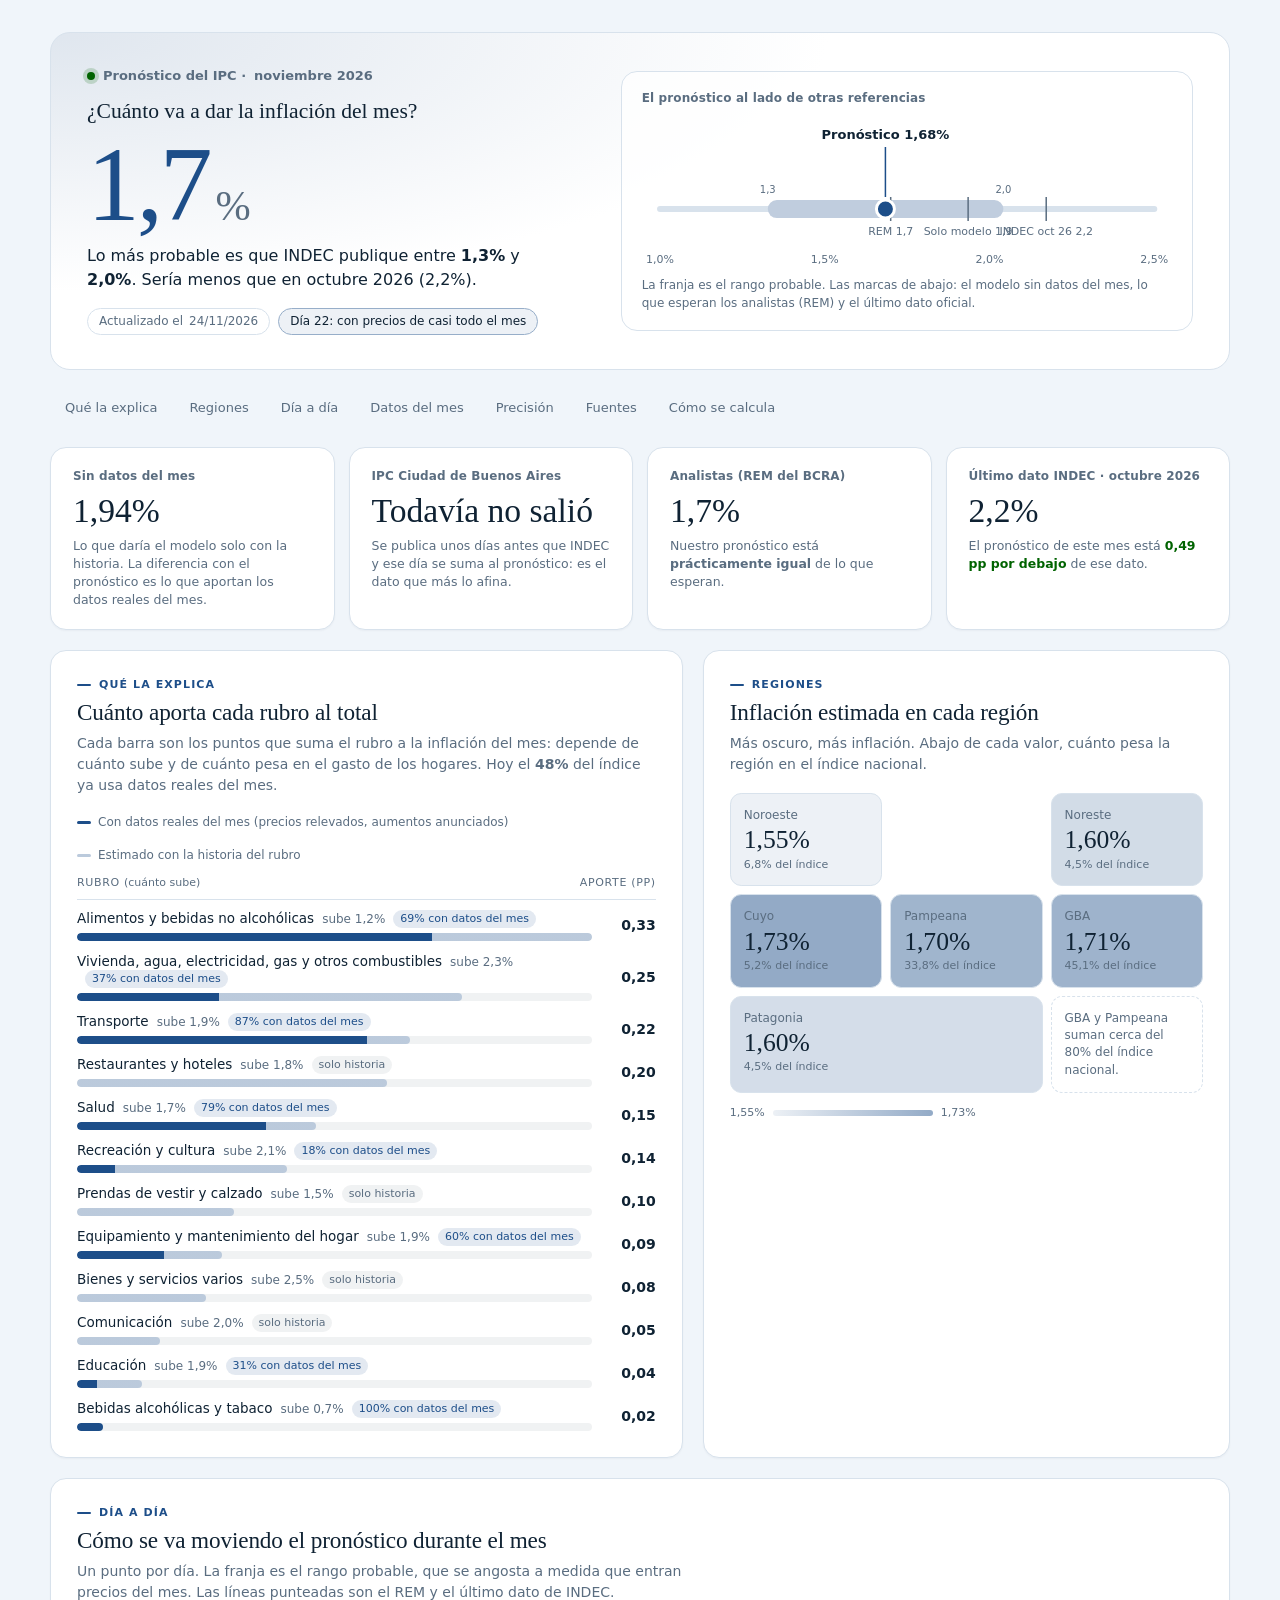
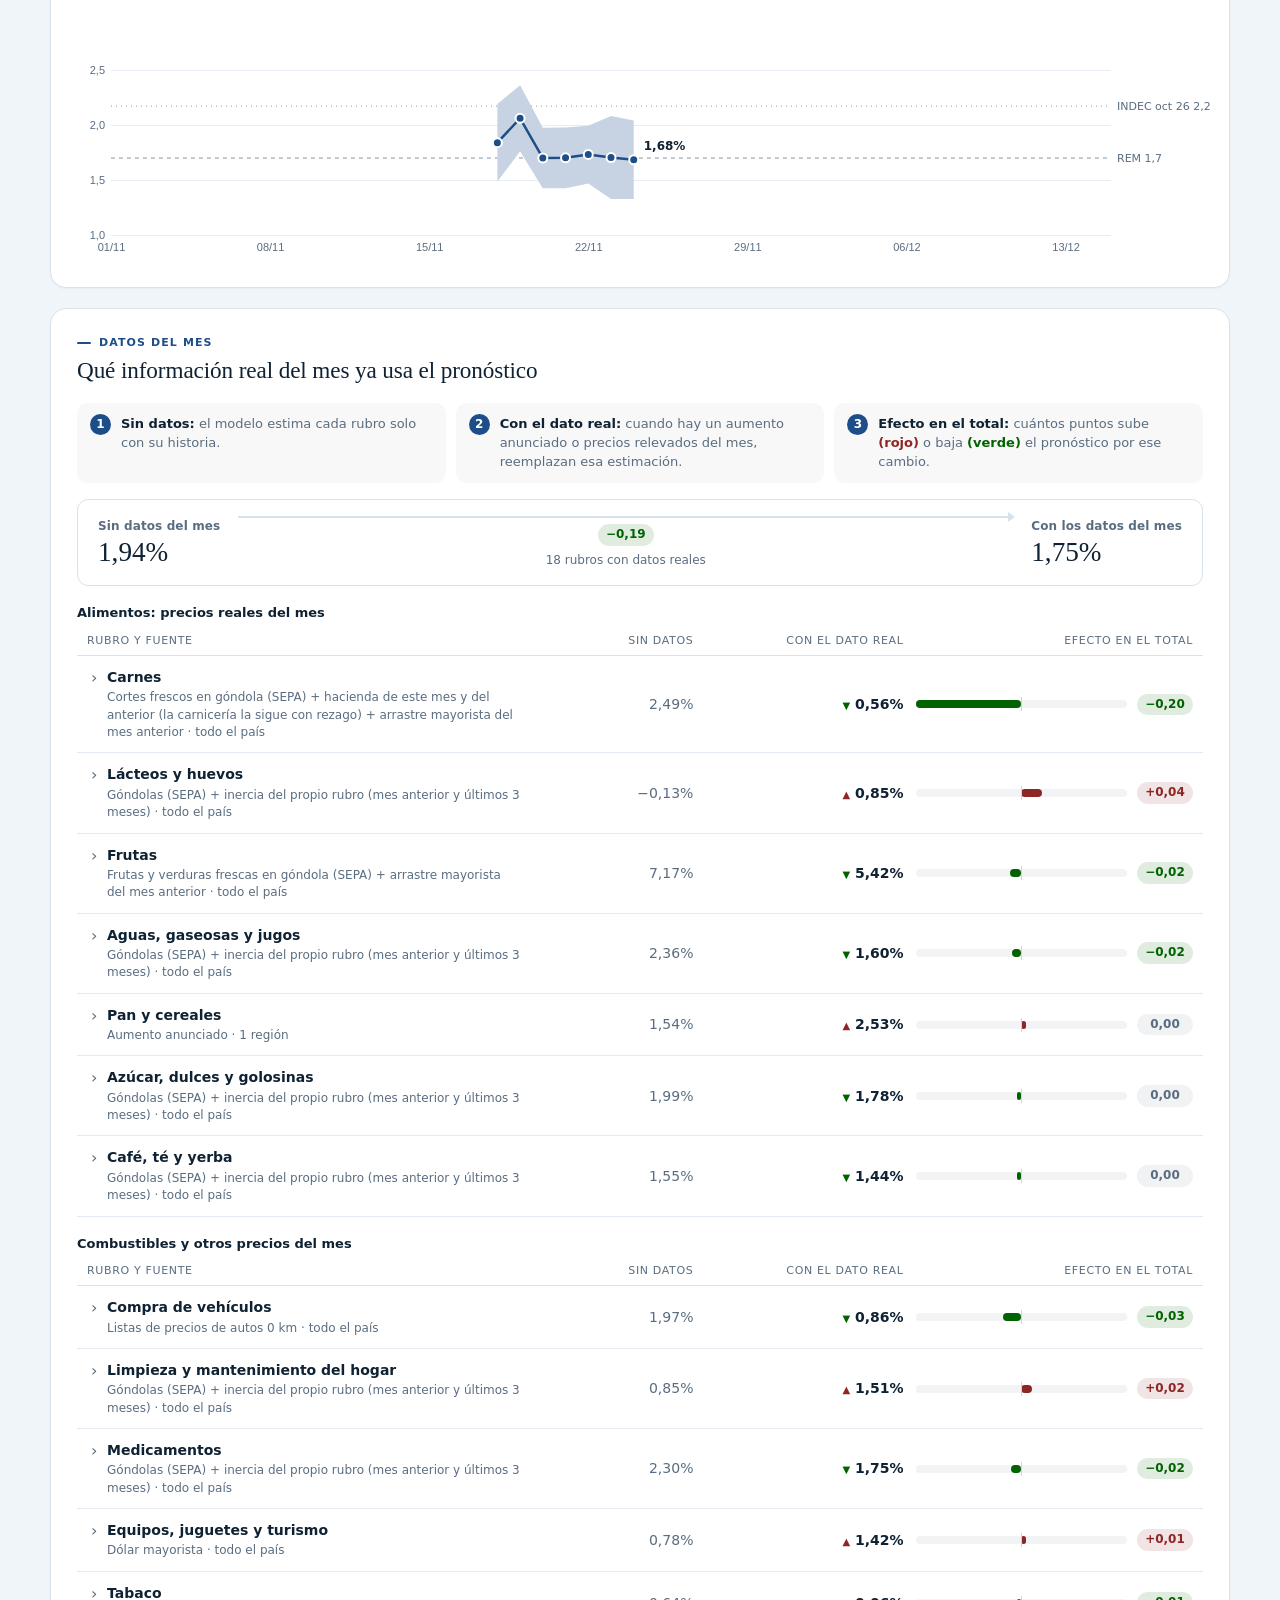
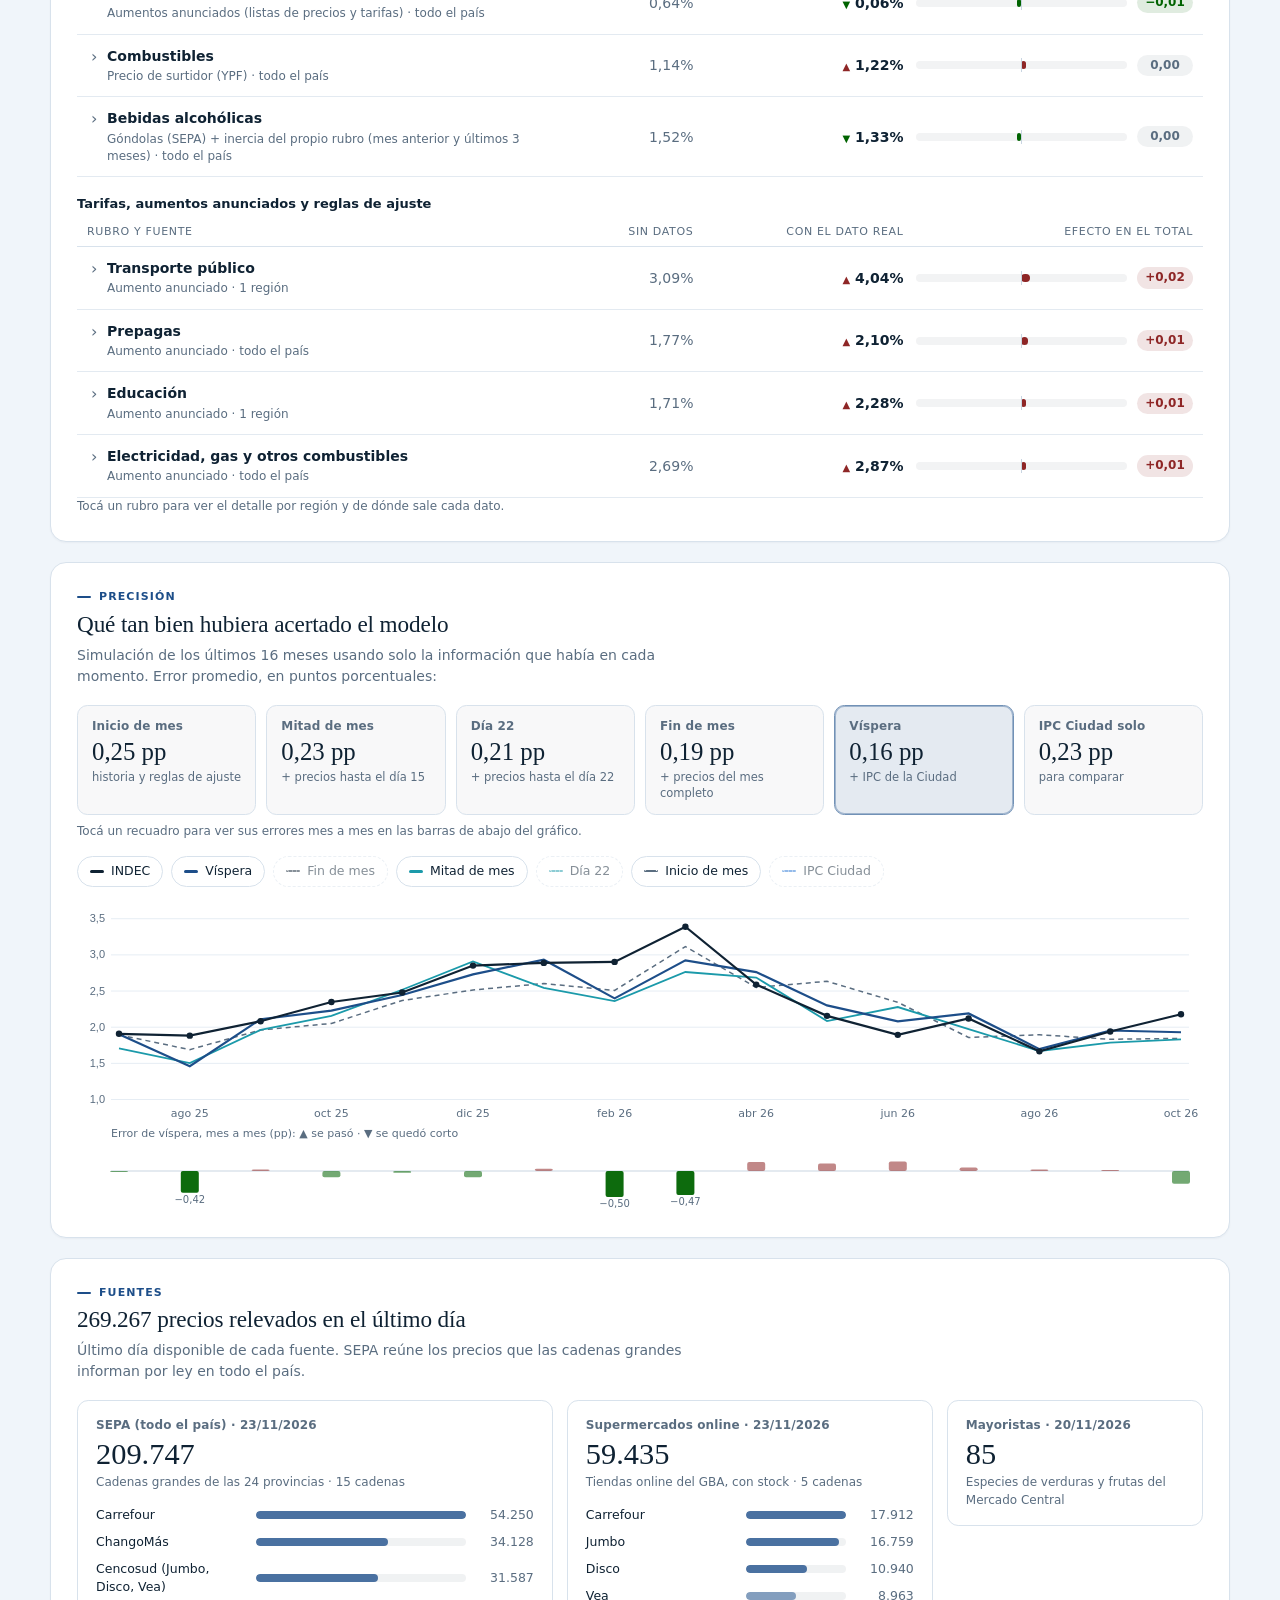
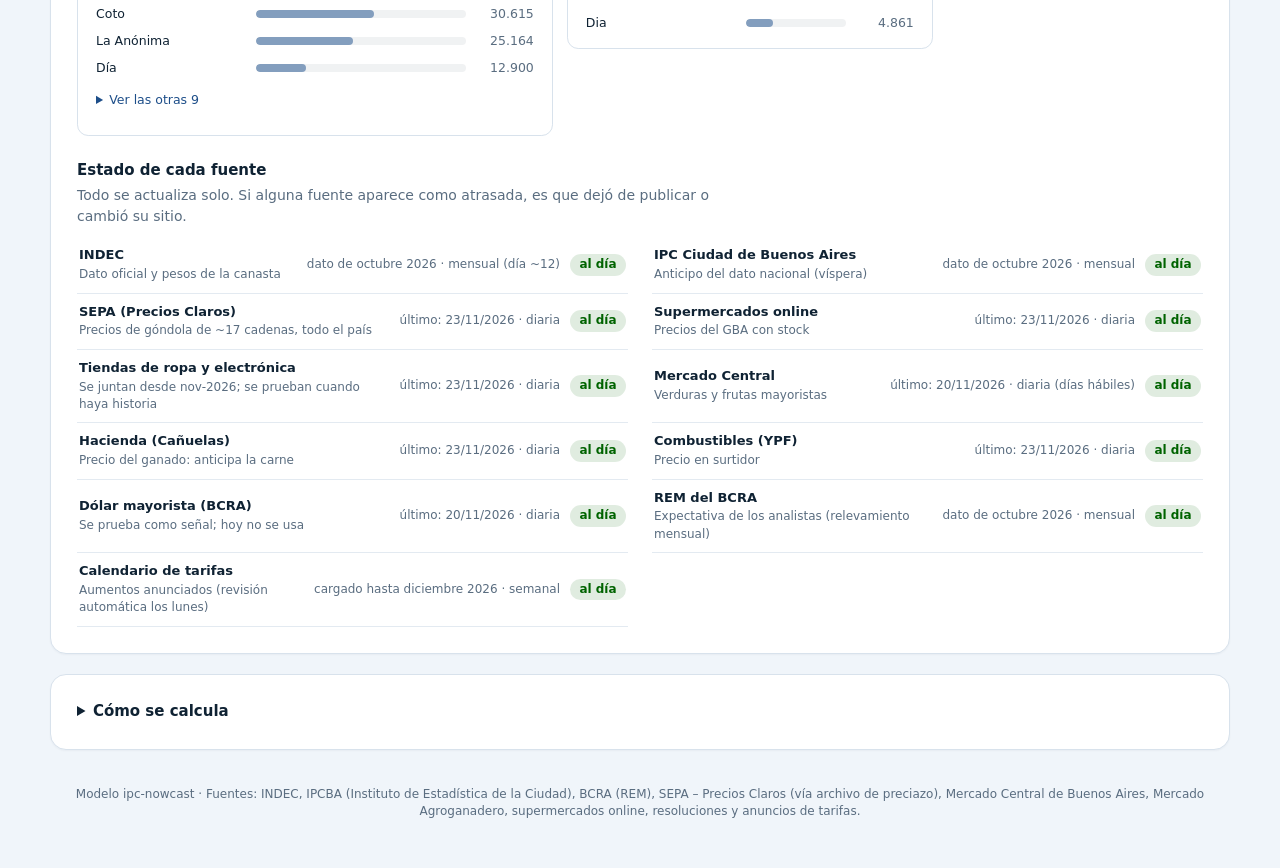
==== reports/tablero_ipc.html @ d9019e85 "Regenera calibración y backtests; README: prueba de tarifas del IIEP (descartada) Co-Authored-By: Cl" ====
<!DOCTYPE html>
<html lang="es-AR">
<head>
<meta charset="utf-8">
<meta name="viewport" content="width=device-width, initial-scale=1">
<title>Pronóstico IPC INDEC · 24/11/2026</title>
<style>
/* Variables de diseño para la versión descargable (paleta "Ocean"; modo oscuro automático). */
:root {
  --font-anthropic-sans: system-ui, -apple-system, "Segoe UI", Roboto, "Helvetica Neue", Arial, sans-serif;
  --font-anthropic-serif: Georgia, "Iowan Old Style", "Times New Roman", serif;
  --cds-font-size-caption: 13px; --cds-font-size-body: 15px; --cds-font-size-heading: 18px; --cds-font-size-title: 28px;
  --cds-font-weight-medium: 600;
  --cds-radius: 8px;
  --cds-dur-slow: 400ms; --cds-ease-out: cubic-bezier(.2, .8, .2, 1);
  --color-bg: #f0f5fa; --color-panel: #ffffff; --color-fg: #0f2233; --color-fg-muted: #5a6d80; --color-border-line: #d8e2ec;
  --color-ok: #006300; --color-warn: #734500; --color-bad: #8e2626;
  --cds-text-secondary: #5a6d80; --cds-chart-grid: #e6edf4; --cds-chart-axis: #c9d5e1; --cds-chart-reference: #7a8b99;
  --cds-surface-popover: #ffffff; --cds-border: #d8e2ec; --cds-shadow-popover: 0 6px 24px rgba(15, 34, 51, .12);
  --c0: #1d4e89; --c1: #2a78d6; --c2: #1b9aaa; --c3: #62b6e6;
}
@media (prefers-color-scheme: dark) {
  :root {
    --color-bg: #0b1219; --color-panel: #15202b; --color-fg: #f0efec; --color-fg-muted: #9aa3ab; --color-border-line: #26323e;
    --color-ok: #0ca30c; --color-warn: #db9300; --color-bad: #ec7e7e;
    --cds-text-secondary: #9aa3ab; --cds-chart-grid: #1f2a35; --cds-chart-axis: #2c3946; --cds-chart-reference: #93a3b1;
    --cds-surface-popover: #1b2733; --cds-border: #2c3946; --cds-shadow-popover: 0 6px 24px rgba(0, 0, 0, .5);
    --c0: #608fcc; --c1: #2f7fe8; --c2: #49b2c2; --c3: #81cffe;
  }
}
html, body { margin: 0; background: var(--color-bg); }
#dash-root { padding: 32px 20px 24px; }
@media (max-width: 600px) { #dash-root { padding: 16px 10px; } }

  .ipx { --gap: 20px; --pad: 26px; --radius-card: calc(var(--cds-radius) * 2); font-family: var(--font-anthropic-sans); color: var(--color-fg); display: flex; flex-direction: column; gap: var(--gap); max-width: 1180px; margin: 0 auto; line-height: 1.45; }
  .ipx * { box-sizing: border-box; }
  .ipx-eyebrow { display: inline-flex; align-items: center; gap: 8px; text-transform: uppercase; letter-spacing: .1em; font-size: 11px; font-weight: var(--cds-font-weight-medium); color: var(--c0, var(--color-fg-muted)); margin: 0; }
  .ipx-eyebrow::before { content: ""; width: 14px; height: 2px; border-radius: 2px; background: currentColor; }
  .ipx-label { font-size: 12px; font-weight: var(--cds-font-weight-medium); color: var(--color-fg-muted); margin: 0; letter-spacing: .01em; }
  .ipx-muted { color: var(--color-fg-muted); font-size: 14px; margin: 0; line-height: 1.5; max-width: 72ch; }
  .ipx-hint { color: var(--color-fg-muted); font-size: 12px; margin: 0; line-height: 1.45; }
  .ipx-num, .num { font-variant-numeric: tabular-nums; }
  .ipx-card { background: var(--color-panel); border: 1px solid var(--color-border-line); border-radius: var(--radius-card); padding: var(--pad); box-shadow: 0 1px 2px color-mix(in srgb, var(--color-fg) 4%, transparent); scroll-margin-top: 16px; }
  .ipx-sec-head { display: flex; flex-direction: column; gap: 6px; margin-bottom: 18px; }
  .ipx-sec-title { font-family: var(--font-anthropic-serif); font-weight: 400; font-size: 1.45rem; margin: 0; line-height: 1.2; letter-spacing: -.005em; }
  @media (max-width: 640px) { .ipx { --pad: 18px; --gap: 14px; } .ipx-sec-title { font-size: 1.25rem; } }

  /* encabezado */
  .ipx-hero { position: relative; overflow: hidden; display: grid; grid-template-columns: minmax(280px, 1fr) minmax(320px, 1.15fr); gap: 36px; align-items: center;
    padding: 34px 36px; border-radius: calc(var(--radius-card) * 1.25); border: 1px solid var(--color-border-line);
    background: radial-gradient(120% 140% at 0% 0%, color-mix(in srgb, var(--c0, #1d4e89) 14%, var(--color-panel)) 0%, var(--color-panel) 55%); }
  @media (max-width: 820px) { .ipx-hero { grid-template-columns: 1fr; padding: 24px; gap: 22px; } }
  .ipx-hero-left { display: flex; flex-direction: column; gap: 12px; }
  .ipx-kicker { display: inline-flex; align-items: center; gap: 8px; margin: 0; font-size: 13px; font-weight: var(--cds-font-weight-medium); color: var(--color-fg-muted); }
  .ipx-live { width: 8px; height: 8px; border-radius: 50%; background: var(--color-ok); box-shadow: 0 0 0 4px color-mix(in srgb, var(--color-ok) 18%, transparent); }
  .ipx-hero-title { font-family: var(--font-anthropic-serif); font-weight: 400; font-size: 1.35rem; margin: 0; line-height: 1.25; }
  .ipx-hero-num { font-family: var(--font-anthropic-serif); font-weight: 400; font-size: clamp(4.2rem, 11vw, 6.6rem); line-height: .9; letter-spacing: -.03em; font-variant-numeric: tabular-nums; color: var(--c0, var(--color-fg)); }
  .ipx-hero-unit { font-size: .4em; letter-spacing: 0; color: var(--color-fg-muted); margin-left: 6px; }
  .ipx-hero-sub { font-size: 16px; margin: 0; line-height: 1.5; max-width: 46ch; }
  .ipx-hero-sub b { font-variant-numeric: tabular-nums; }
  .ipx-pills { display: flex; flex-wrap: wrap; gap: 8px; margin-top: 4px; }
  .ipx-pill { display: inline-flex; align-items: center; gap: 6px; padding: 4px 11px; border-radius: 999px; font-size: 12px; border: 1px solid var(--color-border-line); color: var(--color-fg-muted); background: var(--color-panel); }
  .ipx-pill-accent { color: var(--color-fg); border-color: color-mix(in srgb, var(--c0, #1d4e89) 35%, var(--color-border-line)); background: color-mix(in srgb, var(--c0, #1d4e89) 8%, var(--color-panel)); }
  .ipx-hero-right { display: flex; flex-direction: column; gap: 10px; padding: 18px 20px; border-radius: var(--radius-card); background: color-mix(in srgb, var(--color-panel) 75%, transparent); border: 1px solid var(--color-border-line); }
  .ipx-strip { position: relative; min-height: 150px; }
  .ipx-strip svg, .ipx-chart svg { display: block; overflow: visible; }

  /* navegación */
  .ipx-nav { display: flex; flex-wrap: wrap; gap: 6px; padding: 2px 2px; }
  .ipx-nav a { font-size: 13px; color: var(--color-fg-muted); text-decoration: none; padding: 6px 12px; border-radius: 999px; border: 1px solid transparent; transition: background .15s, color .15s, border-color .15s; }
  .ipx-nav a:hover { color: var(--color-fg); background: var(--color-panel); border-color: var(--color-border-line); }
  .ipx-nav a:focus-visible { outline: 2px solid var(--c0, currentColor); outline-offset: 2px; }

  /* tarjetas */
  .ipx-kpis { display: grid; grid-template-columns: repeat(4, 1fr); gap: 14px; }
  @media (max-width: 960px) { .ipx-kpis { grid-template-columns: repeat(2, 1fr); } }
  @media (max-width: 520px) { .ipx-kpis { grid-template-columns: 1fr; } }
  .ipx-kpi { display: flex; flex-direction: column; gap: 8px; padding: 20px 22px; }
  .ipx-kpi-val { font-family: var(--font-anthropic-serif); font-weight: 400; font-size: 2.1rem; line-height: 1.05; font-variant-numeric: tabular-nums; }
  .ipx-kpi-foot { font-size: 12.5px; color: var(--color-fg-muted); line-height: 1.45; }
  .ipx-delta { font-variant-numeric: tabular-nums; font-weight: var(--cds-font-weight-medium); }

  /* grillas */
  .ipx-two { display: grid; grid-template-columns: 1.2fr 1fr; gap: var(--gap); }
  @media (max-width: 960px) { .ipx-two { grid-template-columns: 1fr; } }

  /* barras por división */
  .ipx-bars-head { display: flex; justify-content: space-between; font-size: 11px; text-transform: uppercase; letter-spacing: .06em; color: var(--color-fg-muted); padding-bottom: 8px; margin-bottom: 10px; border-bottom: 1px solid var(--color-border-line); }
  .ipx-bars-head i { font-style: normal; text-transform: none; letter-spacing: 0; }
  .ipx-bars { display: flex; flex-direction: column; gap: 12px; min-height: 300px; }
  .ipx-bar-row { display: grid; grid-template-columns: 1fr 52px; gap: 5px 12px; align-items: end; }
  .ipx-bar-name { font-size: 13.5px; line-height: 1.3; }
  .ipx-bar-var { color: var(--color-fg-muted); font-size: 12px; margin-left: 8px; white-space: nowrap; }
  .ipx-bar-val { grid-row: span 2; align-self: center; text-align: right; font-size: 14px; font-variant-numeric: tabular-nums; font-weight: var(--cds-font-weight-medium); }
  .ipx-bar-track { height: 8px; border-radius: 99px; background: color-mix(in srgb, var(--color-fg) 6%, transparent); overflow: hidden; }
  .ipx-bar { height: 100%; border-radius: 99px; }
  .ipx-cov { display: inline-block; margin-left: 8px; padding: 0 7px; border-radius: 99px; font-size: 11px; line-height: 18px; white-space: nowrap; vertical-align: 1px; }
  .ipx-cov.si { color: var(--c0, var(--color-fg)); background: color-mix(in srgb, var(--c0, #1d4e89) 12%, transparent); }
  .ipx-cov.no { color: var(--color-fg-muted); background: color-mix(in srgb, var(--color-fg) 6%, transparent); }
  .ipx-sw-wide { width: 18px; height: 8px; border-radius: 4px; }

  /* mapa de regiones */
  .ipx-map { display: grid; grid-template-columns: repeat(3, 1fr); gap: 8px; min-height: 300px; }
  .ipx-tile { border-radius: calc(var(--cds-radius) * 1.4); padding: 13px 13px 11px; display: flex; flex-direction: column; gap: 2px; border: 1px solid var(--color-border-line); min-height: 82px; }
  .ipx-tile-name { font-size: 12px; color: var(--color-fg-muted); }
  .ipx-tile-val { font-family: var(--font-anthropic-serif); font-size: 1.6rem; line-height: 1.1; font-variant-numeric: tabular-nums; }
  .ipx-tile-w { font-size: 11px; color: var(--color-fg-muted); font-variant-numeric: tabular-nums; }
  .ipx-legend-scale { display: flex; align-items: center; gap: 8px; font-size: 11px; color: var(--color-fg-muted); margin-top: 12px; }
  .ipx-legend-grad { flex: 1; max-width: 160px; height: 6px; border-radius: 9px; }

  /* gráficos */
  .ipx-chart { position: relative; min-height: 240px; }
  .ipx-chart .tick text { fill: var(--cds-text-secondary); font-size: 11px; }
  .ipx-chart .domain { display: none; }
  .ipx-chart .tick line { stroke: var(--cds-chart-grid); }
  .ipx-tip { position: absolute; pointer-events: none; z-index: 2; background: var(--cds-surface-popover); border: 1px solid var(--cds-border); box-shadow: var(--cds-shadow-popover); border-radius: var(--cds-radius); padding: 9px 11px; font-size: 12px; line-height: 1.55; font-variant-numeric: tabular-nums; min-width: 160px; }
  .ipx-tip b { font-weight: var(--cds-font-weight-medium); }
  .ipx-legend { display: flex; gap: 16px; flex-wrap: wrap; font-size: 12px; color: var(--color-fg-muted); margin: 2px 0 10px; }
  .ipx-sw { display: inline-block; width: 14px; height: 3px; border-radius: 2px; vertical-align: middle; margin-right: 7px; }
  .ipx-sw-dash { background: none !important; border-top: 2px dashed; height: 0; }
  .ipx-legend-toggles { gap: 8px; margin-bottom: 12px; }
  .ipx-toggle { display: inline-flex; align-items: center; font: inherit; font-size: 12.5px; color: var(--color-fg); background: var(--color-panel); border: 1px solid var(--color-border-line); border-radius: 999px; padding: 5px 12px; cursor: pointer; transition: opacity .15s, background .15s, border-color .15s; }
  .ipx-toggle:hover { background: color-mix(in srgb, var(--color-fg) 5%, var(--color-panel)); }
  .ipx-toggle:focus-visible { outline: 2px solid var(--c0, currentColor); outline-offset: 2px; }
  .ipx-toggle.off { opacity: .5; background: transparent; border-style: dashed; }
  .ipx-toggle.off .ipx-sw { background: transparent !important; border-top: 2px dotted currentColor; height: 0; }
  .ipx-bt-canvas { position: relative; }

  /* precisión */
  .ipx-stats { display: grid; grid-template-columns: repeat(6, minmax(0, 1fr)); gap: 10px; margin-bottom: 8px; }
  @media (max-width: 860px) { .ipx-stats { grid-template-columns: repeat(3, 1fr); } }
  @media (max-width: 520px) { .ipx-stats { grid-template-columns: repeat(2, 1fr); } }
  .ipx-stat { display: flex; flex-direction: column; align-items: flex-start; gap: 3px; padding: 12px 14px; text-align: left; font: inherit; color: inherit; cursor: pointer; border-radius: calc(var(--cds-radius) * 1.3); background: color-mix(in srgb, var(--color-fg) 3%, var(--color-panel)); border: 1px solid var(--color-border-line); transition: background .15s, border-color .15s; }
  .ipx-stat:hover { border-color: color-mix(in srgb, var(--c0, #1d4e89) 35%, var(--color-border-line)); }
  .ipx-stat:focus-visible { outline: 2px solid var(--c0, currentColor); outline-offset: 2px; }
  .ipx-stat.sel { background: color-mix(in srgb, var(--c0, #1d4e89) 12%, var(--color-panel)); border-color: color-mix(in srgb, var(--c0, #1d4e89) 55%, var(--color-border-line)); box-shadow: inset 0 0 0 1px color-mix(in srgb, var(--c0, #1d4e89) 35%, transparent); }
  .ipx-stats-hint { margin-bottom: 16px; }
  .ipx-stat-val { font-family: var(--font-anthropic-serif); font-size: 1.55rem; line-height: 1.1; font-variant-numeric: tabular-nums; }
  .ipx-stat-foot { font-size: 11.5px; color: var(--color-fg-muted); }

  /* datos del mes */
  .ipx-steps { list-style: none; counter-reset: paso; display: grid; grid-template-columns: repeat(3, 1fr); gap: 10px; margin: 0 0 16px; padding: 0; }
  @media (max-width: 820px) { .ipx-steps { grid-template-columns: 1fr; } }
  .ipx-steps li { counter-increment: paso; position: relative; padding: 12px 14px 12px 44px; border-radius: calc(var(--cds-radius) * 1.3); background: color-mix(in srgb, var(--color-fg) 3%, var(--color-panel)); font-size: 13px; line-height: 1.45; color: var(--color-fg-muted); }
  .ipx-steps li b { color: var(--color-fg); font-weight: var(--cds-font-weight-medium); }
  .ipx-steps li::before { content: counter(paso); position: absolute; left: 13px; top: 11px; width: 21px; height: 21px; border-radius: 50%; display: grid; place-items: center; font-size: 12px; font-weight: var(--cds-font-weight-medium); color: var(--color-panel); background: var(--c0, var(--color-fg)); }
  .ipx-up-txt { color: var(--color-bad); font-weight: var(--cds-font-weight-medium); }
  .ipx-down-txt { color: var(--color-ok); font-weight: var(--cds-font-weight-medium); }
  .ipx-info-sum { display: grid; grid-template-columns: auto 1fr auto; align-items: center; gap: 18px; padding: 16px 20px; border-radius: calc(var(--cds-radius) * 1.4); border: 1px solid var(--color-border-line); margin-bottom: 18px; }
  .ipx-info-sum:empty { display: none; }
  .ipx-sum-item { display: flex; flex-direction: column; gap: 2px; }
  .ipx-sum-val { font-family: var(--font-anthropic-serif); font-size: 1.7rem; line-height: 1.1; font-variant-numeric: tabular-nums; }
  .ipx-sum-arrow { display: grid; justify-items: center; gap: 6px; position: relative; }
  .ipx-sum-arrow-line { width: 100%; height: 2px; background: var(--color-border-line); position: relative; }
  .ipx-sum-arrow-line::after { content: ""; position: absolute; right: -2px; top: -4px; border: 5px solid transparent; border-left: 7px solid var(--color-border-line); border-right: 0; }
  @media (max-width: 560px) { .ipx-info-sum { grid-template-columns: 1fr; text-align: left; } .ipx-sum-arrow-line { display: none; } .ipx-sum-arrow { justify-items: start; } }
  .ipx-info-grupo { margin: 18px 0 6px; font-size: 13px; font-weight: var(--cds-font-weight-medium); }
  .ipx-info-grupo:first-child { margin-top: 0; }
  .ipx-info-row { display: grid; grid-template-columns: minmax(0, 2.2fr) 0.8fr 1fr minmax(150px, 1.4fr); gap: 12px; align-items: center; padding: 11px 10px; }
  .ipx-info-cab { font-size: 11px; text-transform: uppercase; letter-spacing: .06em; color: var(--color-fg-muted); padding-top: 4px; padding-bottom: 6px; border-bottom: 1px solid var(--color-border-line); }
  .ipx-info-row .num { text-align: right; }
  .ipx-info-item { border-bottom: 1px solid color-mix(in srgb, var(--color-border-line) 70%, transparent); }
  .ipx-info-item > summary { list-style: none; cursor: pointer; border-radius: var(--cds-radius); transition: background .12s; }
  .ipx-info-item > summary::-webkit-details-marker { display: none; }
  .ipx-info-item > summary:hover { background: color-mix(in srgb, var(--color-fg) 4%, transparent); }
  .ipx-info-item > summary:focus-visible { outline: 2px solid var(--c0, currentColor); outline-offset: -2px; }
  .ipx-info-nom { display: flex; flex-direction: column; gap: 2px; padding-left: 20px; position: relative; }
  .ipx-info-nom::before { content: "›"; position: absolute; left: 4px; top: -1px; font-size: 16px; color: var(--color-fg-muted); transition: transform .15s; }
  .ipx-info-item[open] .ipx-info-nom::before { transform: rotate(90deg); }
  .ipx-info-nom b { font-weight: var(--cds-font-weight-medium); font-size: 14px; }
  .ipx-info-nom small { font-size: 12px; color: var(--color-fg-muted); }
  .ipx-info-sin { color: var(--color-fg-muted); font-size: 14px; }
  .ipx-info-con { font-size: 14px; font-weight: var(--cds-font-weight-medium); }
  .ipx-arrow { font-size: 10px; }
  .ipx-arrow.up { color: var(--color-bad); } .ipx-arrow.down { color: var(--color-ok); }
  .ipx-info-ef { display: grid; grid-template-columns: 1fr auto; gap: 10px; align-items: center; }
  .ipx-div-track { position: relative; height: 8px; border-radius: 99px; background: color-mix(in srgb, var(--color-fg) 5%, transparent); }
  .ipx-div-track::after { content: ""; position: absolute; left: 50%; top: -3px; bottom: -3px; width: 1px; background: var(--cds-chart-axis); }
  .ipx-div-bar { position: absolute; top: 0; bottom: 0; border-radius: 99px; }
  .ipx-div-bar.up { background: var(--color-bad); } .ipx-div-bar.down { background: var(--color-ok); }
  .ipx-info-det { margin: 0 0 10px 30px; padding: 4px 0; border-left: 2px solid var(--color-border-line); }
  .ipx-info-det-row { display: grid; grid-template-columns: minmax(0, 2.2fr) 0.8fr 1fr minmax(150px, 1.4fr); gap: 12px; padding: 7px 10px 7px 14px; font-size: 13px; align-items: start; }
  .ipx-info-det-row .num { text-align: right; }
  .ipx-info-det-txt { display: flex; flex-direction: column; gap: 1px; }
  .ipx-info-det-txt b { font-weight: var(--cds-font-weight-medium); }
  .ipx-info-det-txt small { color: var(--color-fg-muted); font-size: 12px; }
  .ipx-info-det-ef { color: var(--color-fg-muted); }
  @media (max-width: 680px) {
    .ipx-info-row, .ipx-info-det-row { grid-template-columns: minmax(0, 1fr) auto auto; }
    .ipx-info-row > :nth-child(4) { grid-column: 1 / -1; }
    .ipx-info-det-row > :nth-child(4) { display: none; }
  }
  .ipx-chip { display: inline-block; min-width: 56px; text-align: center; padding: 2px 8px; border-radius: 999px; font-size: 12px; font-weight: var(--cds-font-weight-medium); font-variant-numeric: tabular-nums; }
  .ipx-chip.up { color: var(--color-bad); background: color-mix(in srgb, var(--color-bad) 12%, transparent); }
  .ipx-chip.down { color: var(--color-ok); background: color-mix(in srgb, var(--color-ok) 12%, transparent); }
  .ipx-chip.flat { color: var(--color-fg-muted); background: color-mix(in srgb, var(--color-fg) 6%, transparent); }

  /* fuentes */
  .ipx-sources { display: grid; grid-template-columns: 1.3fr 1fr 0.7fr; gap: 14px; align-items: start; }
  @media (max-width: 960px) { .ipx-sources { grid-template-columns: 1fr; } }
  .ipx-source { border: 1px solid var(--color-border-line); border-radius: calc(var(--cds-radius) * 1.4); padding: 16px 18px; display: flex; flex-direction: column; gap: 14px; }
  .ipx-source-head { display: flex; flex-direction: column; gap: 3px; }
  .ipx-source-num { font-family: var(--font-anthropic-serif); font-size: 1.9rem; line-height: 1.1; font-variant-numeric: tabular-nums; }
  .ipx-chains { display: flex; flex-direction: column; gap: 9px; }
  .ipx-chain { display: grid; grid-template-columns: minmax(90px, 150px) 1fr 58px; gap: 10px; align-items: center; font-size: 12.5px; }
  .ipx-chain .ipx-num { text-align: right; color: var(--color-fg-muted); }
  .ipx-chain .ipx-bar-track { height: 8px; }
  .ipx-chains-more { display: flex; flex-direction: column; gap: 9px; }
  .ipx-chains-more > summary { cursor: pointer; font-size: 12.5px; color: var(--c0, var(--color-fg)); margin-bottom: 9px; }
  .ipx-chains-more[open] { display: grid; gap: 9px; }

  .ipx-sub-title { font-size: 15px; font-weight: var(--cds-font-weight-medium); margin: 24px 0 4px; }
  .ipx-fuentes { display: grid; grid-template-columns: repeat(2, minmax(0, 1fr)); gap: 0 24px; margin-top: 10px; }
  @media (max-width: 760px) { .ipx-fuentes { grid-template-columns: 1fr; } }
  .ipx-fuente { display: grid; grid-template-columns: minmax(0, 1fr) auto auto; gap: 10px; align-items: center; padding: 9px 2px; border-bottom: 1px solid color-mix(in srgb, var(--color-border-line) 70%, transparent); font-size: 13px; }
  .ipx-fuente-nom { display: flex; flex-direction: column; gap: 1px; }
  .ipx-fuente-nom b { font-weight: var(--cds-font-weight-medium); }
  .ipx-fuente-nom small, .ipx-fuente-fecha { color: var(--color-fg-muted); font-size: 12px; }
  .ipx-fuente-fecha { white-space: nowrap; }
  .ipx-method summary { cursor: pointer; font-weight: var(--cds-font-weight-medium); font-size: 15px; }
  .ipx-method ul { margin: 14px 0 0; padding-left: 18px; display: flex; flex-direction: column; gap: 9px; font-size: 14px; line-height: 1.55; }
  .ipx-foot { font-size: 12px; color: var(--color-fg-muted); text-align: center; padding: 4px 0 12px; }
  @media (prefers-reduced-motion: no-preference) { .ipx-bar, .ipx-div-bar { transition: width var(--cds-dur-slow) var(--cds-ease-out); } }

</style>
</head>
<body>
<div id="dash-root">
<div class="ipx">
  <section class="ipx-hero" id="encabezado">
    <div class="ipx-hero-left">
      <p class="ipx-kicker"><span class="ipx-live"></span>Pronóstico del IPC · <span data-draw="mes-nombre">—</span></p>
      <h1 class="ipx-hero-title">¿Cuánto va a dar la inflación del mes?</h1>
      <div class="ipx-hero-num"><span data-draw="est" data-source="actual" data-field="estimacion" data-row="0">—</span><span class="ipx-hero-unit">%</span></div>
      <p class="ipx-hero-sub" id="resumen">Lo más probable es que INDEC publique entre <b data-draw="bajo" data-source="actual" data-field="rango_bajo" data-row="0">—</b> y <b data-draw="alto" data-source="actual" data-field="rango_alto" data-row="0">—</b>. <span data-draw="frase-indec">—</span></p>
      <div class="ipx-pills">
        <span class="ipx-pill">Actualizado el <span data-draw="fecha-calc" data-source="actual" data-field="fecha_calculo" data-row="0">—</span></span>
        <span class="ipx-pill ipx-pill-accent" data-draw="momento" data-source="actual" data-field="momento" data-row="0">—</span>
      </div>
    </div>
    <div class="ipx-hero-right">
      <p class="ipx-label">El pronóstico al lado de otras referencias</p>
      <div class="ipx-strip" id="tira-referencias" data-draw="strip" data-source="actual ultimo_indec"></div>
      <p class="ipx-hint">La franja es el rango probable. Las marcas de abajo: el modelo sin datos del mes, lo que esperan los analistas (REM) y el último dato oficial.</p>
    </div>
  </section>

  <nav class="ipx-nav" aria-label="Secciones del tablero">
    <a href="#composicion">Qué la explica</a><a href="#regiones">Regiones</a><a href="#evolucion">Día a día</a>
    <a href="#informacion">Datos del mes</a><a href="#backtest">Precisión</a><a href="#recoleccion">Fuentes</a><a href="#metodo">Cómo se calcula</a>
  </nav>

  <section class="ipx-kpis" id="tarjetas">
    <div class="ipx-card ipx-kpi" id="tarjeta-modelo">
      <p class="ipx-label">Sin datos del mes</p>
      <span class="ipx-kpi-val" data-draw="card-modelo" data-source="actual" data-field="solo_modelo" data-row="0">—</span>
      <span class="ipx-kpi-foot">Lo que daría el modelo solo con la historia. La diferencia con el pronóstico es lo que aportan los datos reales del mes.</span>
    </div>
    <div class="ipx-card ipx-kpi" id="tarjeta-caba">
      <p class="ipx-label">IPC Ciudad de Buenos Aires</p>
      <span class="ipx-kpi-val" data-draw="card-caba" data-source="actual" data-field="ipc_caba" data-row="0">—</span>
      <span class="ipx-kpi-foot" data-draw="card-caba-nota"></span>
    </div>
    <div class="ipx-card ipx-kpi" id="tarjeta-rem">
      <p class="ipx-label">Analistas (REM del BCRA)</p>
      <span class="ipx-kpi-val" data-draw="card-rem" data-source="actual" data-field="rem" data-row="0">—</span>
      <span class="ipx-kpi-foot">Nuestro pronóstico está <span class="ipx-delta" data-draw="delta-rem" data-source="comparacion" data-field="vs_rem" data-row="0">—</span> de lo que esperan.</span>
    </div>
    <div class="ipx-card ipx-kpi" id="tarjeta-indec">
      <p class="ipx-label">Último dato INDEC · <span data-draw="indec-mes" data-source="ultimo_indec" data-field="mes" data-row="0">—</span></p>
      <span class="ipx-kpi-val" data-draw="indec-val" data-source="ultimo_indec" data-field="indec" data-row="0">—</span>
      <span class="ipx-kpi-foot">El pronóstico de este mes está <span class="ipx-delta" data-draw="delta-indec" data-source="comparacion" data-field="vs_indec" data-row="0">—</span> de ese dato.</span>
    </div>
  </section>

  <section class="ipx-two">
    <div class="ipx-card" id="composicion">
      <header class="ipx-sec-head">
        <p class="ipx-eyebrow">Qué la explica</p>
        <h2 class="ipx-sec-title">Cuánto aporta cada rubro al total</h2>
        <p class="ipx-muted">Cada barra son los puntos que suma el rubro a la inflación del mes: depende de cuánto sube y de cuánto pesa en el gasto de los hogares. Hoy el <b data-draw="cov-total" data-source="divisiones">—</b> del índice ya usa datos reales del mes.</p>
      </header>
      <div class="ipx-legend"><span><span class="ipx-sw ipx-sw-wide" data-draw="sw-datos"></span>Con datos reales del mes (precios relevados, aumentos anunciados)</span><span><span class="ipx-sw ipx-sw-wide" data-draw="sw-hist"></span>Estimado con la historia del rubro</span></div>
      <div class="ipx-bars-head"><span>Rubro <i>(cuánto sube)</i></span><span>Aporte (pp)</span></div>
      <div class="ipx-bars" data-draw="div" data-source="divisiones"></div>
    </div>
    <div class="ipx-card" id="regiones">
      <header class="ipx-sec-head">
        <p class="ipx-eyebrow">Regiones</p>
        <h2 class="ipx-sec-title">Inflación estimada en cada región</h2>
        <p class="ipx-muted">Más oscuro, más inflación. Abajo de cada valor, cuánto pesa la región en el índice nacional.</p>
      </header>
      <div class="ipx-map" data-draw="mapa" data-source="regiones"></div>
      <div class="ipx-legend-scale"><span data-draw="esc-min" data-source="regiones">—</span><span class="ipx-legend-grad" data-draw="esc-grad"></span><span data-draw="esc-max" data-source="regiones">—</span></div>
    </div>
  </section>

  <section class="ipx-card" id="evolucion">
    <header class="ipx-sec-head">
      <p class="ipx-eyebrow">Día a día</p>
      <h2 class="ipx-sec-title">Cómo se va moviendo el pronóstico durante el mes</h2>
      <p class="ipx-muted">Un punto por día. La franja es el rango probable, que se angosta a medida que entran precios del mes. Las líneas punteadas son el REM y el último dato de INDEC.</p>
    </header>
    <div class="ipx-chart" data-draw="evol" data-source="actual_mes actual ultimo_indec"></div>
  </section>

  <section class="ipx-card" id="informacion">
    <header class="ipx-sec-head">
      <p class="ipx-eyebrow">Datos del mes</p>
      <h2 class="ipx-sec-title">Qué información real del mes ya usa el pronóstico</h2>
    </header>
    <ol class="ipx-steps">
      <li><b>Sin datos:</b> el modelo estima cada rubro solo con su historia.</li>
      <li><b>Con el dato real:</b> cuando hay un aumento anunciado o precios relevados del mes, reemplazan esa estimación.</li>
      <li><b>Efecto en el total:</b> cuántos puntos sube <span class="ipx-up-txt">(rojo)</span> o baja <span class="ipx-down-txt">(verde)</span> el pronóstico por ese cambio.</li>
    </ol>
    <div class="ipx-info-sum" data-draw="info-resumen" data-source="info_total actual"></div>
    <div class="ipx-info" data-draw="info-rubros" data-source="info_rubros"></div>
    <p class="ipx-hint">Tocá un rubro para ver el detalle por región y de dónde sale cada dato.</p>
  </section>

  <section class="ipx-card" id="backtest">
    <header class="ipx-sec-head">
      <p class="ipx-eyebrow">Precisión</p>
      <h2 class="ipx-sec-title">Qué tan bien hubiera acertado el modelo</h2>
      <p class="ipx-muted">Simulación de los últimos 16 meses usando solo la información que había en cada momento. Error promedio, en puntos porcentuales:</p>
    </header>
    <div class="ipx-stats" role="group" aria-label="Error promedio de cada momento: tocá uno para ver sus errores mes a mes">
      <button type="button" class="ipx-stat" data-serie="inicio"><span class="ipx-label">Inicio de mes</span><span class="ipx-stat-val"><span data-draw="mae-ini" data-source="error_bt" data-field="error" data-where="momento=inicio">—</span></span><span class="ipx-stat-foot">historia y reglas de ajuste</span></button>
      <button type="button" class="ipx-stat" data-serie="mitad"><span class="ipx-label">Mitad de mes</span><span class="ipx-stat-val"><span data-draw="mae-mit" data-source="error_bt" data-field="error" data-where="momento=mitad">—</span></span><span class="ipx-stat-foot">+ precios hasta el día 15</span></button>
      <button type="button" class="ipx-stat" data-serie="dia22"><span class="ipx-label">Día 22</span><span class="ipx-stat-val"><span data-draw="mae-d22" data-source="error_bt" data-field="error" data-where="momento=dia22">—</span></span><span class="ipx-stat-foot">+ precios hasta el día 22</span></button>
      <button type="button" class="ipx-stat" data-serie="fin"><span class="ipx-label">Fin de mes</span><span class="ipx-stat-val"><span data-draw="mae-fin" data-source="error_bt" data-field="error" data-where="momento=fin">—</span></span><span class="ipx-stat-foot">+ precios del mes completo</span></button>
      <button type="button" class="ipx-stat" data-serie="vispera"><span class="ipx-label">Víspera</span><span class="ipx-stat-val"><span data-draw="mae-vis" data-source="error_bt" data-field="error" data-where="momento=vispera">—</span></span><span class="ipx-stat-foot">+ IPC de la Ciudad</span></button>
      <button type="button" class="ipx-stat" data-serie="caba"><span class="ipx-label">IPC Ciudad solo</span><span class="ipx-stat-val"><span data-draw="mae-caba" data-source="error_bt" data-field="error" data-where="momento=caba">—</span></span><span class="ipx-stat-foot">para comparar</span></button>
    </div>
    <p class="ipx-hint ipx-stats-hint">Tocá un recuadro para ver sus errores mes a mes en las barras de abajo del gráfico.</p>
    <div class="ipx-chart" data-draw="bt" data-source="backtest"></div>
  </section>

  <section class="ipx-card" id="recoleccion">
    <header class="ipx-sec-head">
      <p class="ipx-eyebrow">Fuentes</p>
      <h2 class="ipx-sec-title"><span data-draw="rec-total" data-source="rec_total">—</span> precios relevados en el último día</h2>
      <p class="ipx-muted">Último día disponible de cada fuente. SEPA reúne los precios que las cadenas grandes informan por ley en todo el país.</p>
    </header>
    <div class="ipx-sources" data-draw="cadenas" data-source="rec_ultimo"></div>
    <h3 class="ipx-sub-title">Estado de cada fuente</h3>
    <p class="ipx-muted">Todo se actualiza solo. Si alguna fuente aparece como atrasada, es que dejó de publicar o cambió su sitio.</p>
    <div class="ipx-fuentes" data-draw="fuentes-tabla" data-source="fuentes"></div>
  </section>

  <details class="ipx-card ipx-method" id="metodo">
    <summary>Cómo se calcula</summary>
    <ul>
      <li><b>Réplica exacta de INDEC.</b> Los pesos de cada región y rubro se calibraron contra la serie oficial desde dic-2016: la réplica reproduce los 118 meses publicados sin diferencia en la décima.</li>
      <li><b>Proyección estadística</b> de las 72 combinaciones región × rubro: persistencia, mediana de los últimos 3 meses y estacionalidad típica del mes respecto de la inflación núcleo.</li>
      <li><b>Aumentos anunciados.</b> El calendario de tarifas y precios regulados (luz, gas, transporte, prepagas, combustibles, telefonía, colegios) reemplaza la proyección de su componente, contando qué parte del aumento cae en el mes según la fecha de vigencia. Se revisa todos los lunes.</li>
      <li><b>Alimentos con precios reales.</b> Cada clase de alimentos se corrige con los precios del mes que la anticipan: góndolas de todo el país (SEPA, unas 17 cadenas y 3.000 sucursales), verduras y frutas del Mercado Central y hacienda de Cañuelas para la carne. Cuánto pesa cada fuente se estimó con la historia, y solo se usa donde mejoró el error. Con el mes completo, SEPA también corrige medicamentos.</li>
      <li><b>Rubros sin relevamiento.</b> Restaurantes y papelería se guían por la inflación de los meses anteriores, porque mejoró el error histórico. Ropa, alquileres, educación, telefonía y el resto se estiman con su propia historia: se probaron otras fuentes y no mejoraron el error del índice nacional.</li>
      <li><b>IPC de la Ciudad de Buenos Aires.</b> Cuando se publica, unos días antes que INDEC, se usa rubro por rubro: cada rubro del GBA se corrige con el mismo rubro de la Ciudad, tanto como eso mejoró el error en la historia (mucho en alimentos, ropa y vivienda; poco en recreación o transporte).</li>
      <li><b>Rango probable.</b> Cubre el 80% de los errores de los últimos 16 meses para ese momento del mes.</li>
    </ul>
  </details>
  <p class="ipx-foot">Modelo ipc-nowcast · Fuentes: INDEC, IPCBA (Instituto de Estadística de la Ciudad), BCRA (REM), SEPA – Precios Claros (vía archivo de preciazo), Mercado Central de Buenos Aires, Mercado Agroganadero, supermercados online, resoluciones y anuncios de tarifas.</p>
</div>


</div>
<script>// https://d3js.org v7.9.2 Copyright 2010-2026 Mike Bostock
!function(t,n){"object"==typeof exports&&"undefined"!=typeof module?n(exports):"function"==typeof define&&define.amd?define(["exports"],n):n((t="undefined"!=typeof globalThis?globalThis:t||self).d3=t.d3||{})}(this,function(t){"use strict";function n(t,n){return null==t||null==n?NaN:t<n?-1:t>n?1:t>=n?0:NaN}function e(t,n){return null==t||null==n?NaN:n<t?-1:n>t?1:n>=t?0:NaN}function r(t){let r,o,a;function u(t,n,e=0,i=t.length){if(e<i){if(0!==r(n,n))return i;do{const r=e+i>>>1;o(t[r],n)<0?e=r+1:i=r}while(e<i)}return e}return 2!==t.length?(r=n,o=(e,r)=>n(t(e),r),a=(n,e)=>t(n)-e):(r=t===n||t===e?t:i,o=t,a=t),{left:u,center:function(t,n,e=0,r=t.length){const i=u(t,n,e,r-1);return i>e&&a(t[i-1],n)>-a(t[i],n)?i-1:i},right:function(t,n,e=0,i=t.length){if(e<i){if(0!==r(n,n))return i;do{const r=e+i>>>1;o(t[r],n)<=0?e=r+1:i=r}while(e<i)}return e}}}function i(){return 0}function o(t){return null===t?NaN:+t}const a=r(n),u=a.right,c=a.left,f=r(o).center;const s=h(g),l=h(function(t){const n=g(t);return(t,e,r,i,o)=>{n(t,e,(r<<=2)+0,(i<<=2)+0,o<<=2),n(t,e,r+1,i+1,o),n(t,e,r+2,i+2,o),n(t,e,r+3,i+3,o)}});function h(t){return function(n,e,r=e){if(!((e=+e)>=0))throw new RangeError("invalid rx");if(!((r=+r)>=0))throw new RangeError("invalid ry");let{data:i,width:o,height:a}=n;if(!((o=Math.floor(o))>=0))throw new RangeError("invalid width");if(!((a=Math.floor(void 0!==a?a:i.length/o))>=0))throw new RangeError("invalid height");if(!o||!a||!e&&!r)return n;const u=e&&t(e),c=r&&t(r),f=i.slice();return u&&c?(d(u,f,i,o,a),d(u,i,f,o,a),d(u,f,i,o,a),p(c,i,f,o,a),p(c,f,i,o,a),p(c,i,f,o,a)):u?(d(u,i,f,o,a),d(u,f,i,o,a),d(u,i,f,o,a)):c&&(p(c,i,f,o,a),p(c,f,i,o,a),p(c,i,f,o,a)),n}}function d(t,n,e,r,i){for(let o=0,a=r*i;o<a;)t(n,e,o,o+=r,1)}function p(t,n,e,r,i){for(let o=0,a=r*i;o<r;++o)t(n,e,o,o+a,r)}function g(t){const n=Math.floor(t);if(n===t)return function(t){const n=2*t+1;return(e,r,i,o,a)=>{if(!((o-=a)>=i))return;let u=t*r[i];const c=a*t;for(let t=i,n=i+c;t<n;t+=a)u+=r[Math.min(o,t)];for(let t=i,f=o;t<=f;t+=a)u+=r[Math.min(o,t+c)],e[t]=u/n,u-=r[Math.max(i,t-c)]}}(t);const e=t-n,r=2*t+1;return(t,i,o,a,u)=>{if(!((a-=u)>=o))return;let c=n*i[o];const f=u*n,s=f+u;for(let t=o,n=o+f;t<n;t+=u)c+=i[Math.min(a,t)];for(let n=o,l=a;n<=l;n+=u)c+=i[Math.min(a,n+f)],t[n]=(c+e*(i[Math.max(o,n-s)]+i[Math.min(a,n+s)]))/r,c-=i[Math.max(o,n-f)]}}function y(t,n){let e=0;if(void 0===n)for(let n of t)null!=n&&(n=+n)>=n&&++e;else{let r=-1;for(let i of t)null!=(i=n(i,++r,t))&&(i=+i)>=i&&++e}return e}function v(t){return 0|t.length}function _(t){return!(t>0)}function b(t){return"object"!=typeof t||"length"in t?t:Array.from(t)}function m(t,n){let e,r=0,i=0,o=0;if(void 0===n)for(let n of t)null!=n&&(n=+n)>=n&&(e=n-i,i+=e/++r,o+=e*(n-i));else{let a=-1;for(let u of t)null!=(u=n(u,++a,t))&&(u=+u)>=u&&(e=u-i,i+=e/++r,o+=e*(u-i))}if(r>1)return o/(r-1)}function x(t,n){const e=m(t,n);return e?Math.sqrt(e):e}function w(t,n){let e,r;if(void 0===n)for(const n of t)null!=n&&(void 0===e?n>=n&&(e=r=n):(e>n&&(e=n),r<n&&(r=n)));else{let i=-1;for(let o of t)null!=(o=n(o,++i,t))&&(void 0===e?o>=o&&(e=r=o):(e>o&&(e=o),r<o&&(r=o)))}return[e,r]}class M{constructor(){this._partials=new Float64Array(32),this._n=0}add(t){const n=this._partials;let e=0;for(let r=0;r<this._n&&r<32;r++){const i=n[r],o=t+i,a=Math.abs(t)<Math.abs(i)?t-(o-i):i-(o-t);a&&(n[e++]=a),t=o}return n[e]=t,this._n=e+1,this}valueOf(){const t=this._partials;let n,e,r,i=this._n,o=0;if(i>0){for(o=t[--i];i>0&&(n=o,e=t[--i],o=n+e,r=e-(o-n),!r););i>0&&(r<0&&t[i-1]<0||r>0&&t[i-1]>0)&&(e=2*r,n=o+e,e==n-o&&(o=n))}return o}}class InternMap extends Map{constructor(t,n=E){if(super(),Object.defineProperties(this,{_intern:{value:new Map},_key:{value:n}}),null!=t)for(const[n,e]of t)this.set(n,e)}get(t){return super.get(A(this,t))}has(t){return super.has(A(this,t))}set(t,n){return super.set(T(this,t),n)}delete(t){return super.delete(S(this,t))}}class InternSet extends Set{constructor(t,n=E){if(super(),Object.defineProperties(this,{_intern:{value:new Map},_key:{value:n}}),null!=t)for(const n of t)this.add(n)}has(t){return super.has(A(this,t))}add(t){return super.add(T(this,t))}delete(t){return super.delete(S(this,t))}}function A({_intern:t,_key:n},e){const r=n(e);return t.has(r)?t.get(r):e}function T({_intern:t,_key:n},e){const r=n(e);return t.has(r)?t.get(r):(t.set(r,e),e)}function S({_intern:t,_key:n},e){const r=n(e);return t.has(r)&&(e=t.get(r),t.delete(r)),e}function E(t){return null!==t&&"object"==typeof t?t.valueOf():t}function N(t){return t}function k(t,...n){return R(t,N,N,n)}function C(t,...n){return R(t,Array.from,N,n)}function P(t,n){for(let e=1,r=n.length;e<r;++e)t=t.flatMap(t=>t.pop().map(([n,e])=>[...t,n,e]));return t}function z(t,n,...e){return R(t,N,n,e)}function $(t,n,...e){return R(t,Array.from,n,e)}function D(t){if(1!==t.length)throw new Error("duplicate key");return t[0]}function R(t,n,e,r){return function t(i,o){if(o>=r.length)return e(i);const a=new InternMap,u=r[o++];let c=-1;for(const t of i){const n=u(t,++c,i),e=a.get(n);e?e.push(t):a.set(n,[t])}for(const[n,e]of a)a.set(n,t(e,o));return n(a)}(t,0)}function F(t,n){return Array.from(n,n=>t[n])}function q(t,...n){if("function"!=typeof t[Symbol.iterator])throw new TypeError("values is not iterable");t=Array.from(t);let[e]=n;if(e&&2!==e.length||n.length>1){const r=Uint32Array.from(t,(t,n)=>n);return n.length>1?(n=n.map(n=>t.map(n)),r.sort((t,e)=>{for(const r of n){const n=U(r[t],r[e]);if(n)return n}})):(e=t.map(e),r.sort((t,n)=>U(e[t],e[n]))),F(t,r)}return t.sort(I(e))}function I(t=n){if(t===n)return U;if("function"!=typeof t)throw new TypeError("compare is not a function");return(n,e)=>{const r=t(n,e);return r||0===r?r:(0===t(e,e))-(0===t(n,n))}}function U(t,n){return(null==t||!(t>=t))-(null==n||!(n>=n))||(t<n?-1:t>n?1:0)}var O=Array.prototype.slice;function B(t){return()=>t}const Y=Math.sqrt(50),L=Math.sqrt(10),j=Math.sqrt(2);function H(t,n,e){const r=(n-t)/Math.max(0,e),i=Math.floor(Math.log10(r)),o=r/Math.pow(10,i),a=o>=Y?10:o>=L?5:o>=j?2:1;let u,c,f;return i<0?(f=Math.pow(10,-i)/a,u=Math.round(t*f),c=Math.round(n*f),u/f<t&&++u,c/f>n&&--c,f=-f):(f=Math.pow(10,i)*a,u=Math.round(t/f),c=Math.round(n/f),u*f<t&&++u,c*f>n&&--c),c<u&&.5<=e&&e<2?H(t,n,2*e):[u,c,f]}function X(t,n,e){if(!((e=+e)>0))return[];if((t=+t)===(n=+n))return[t];const r=n<t,[i,o,a]=r?H(n,t,e):H(t,n,e);if(!(o>=i))return[];const u=o-i+1,c=new Array(u);if(r)if(a<0)for(let t=0;t<u;++t)c[t]=(o-t)/-a;else for(let t=0;t<u;++t)c[t]=(o-t)*a;else if(a<0)for(let t=0;t<u;++t)c[t]=(i+t)/-a;else for(let t=0;t<u;++t)c[t]=(i+t)*a;return c}function G(t,n,e){return H(t=+t,n=+n,e=+e)[2]}function V(t,n,e){e=+e;const r=(n=+n)<(t=+t),i=r?G(n,t,e):G(t,n,e);return(r?-1:1)*(i<0?1/-i:i)}function W(t,n,e){let r;for(;;){const i=G(t,n,e);if(i===r||0===i||!isFinite(i))return[t,n];if(i>0){const e=Math.ceil(t/i),r=Math.floor(n/i);t=(e-(e*i>t))*i,n=(r+(r*i<n))*i}else if(i<0){const e=-i,r=Math.ceil(t*e),o=Math.floor(n*e);t=(r-(r/e>t))/e,n=(o+(o/e<n))/e}r=i}}function Z(t){return Math.max(1,Math.ceil(Math.log(y(t))/Math.LN2)+1)}function K(){var t=N,n=w,e=Z;function r(r){Array.isArray(r)||(r=Array.from(r));var i,o,a,c=r.length,f=new Array(c);for(i=0;i<c;++i)f[i]=t(r[i],i,r);var s=n(f),l=s[0],h=s[1],d=e(f,l,h);if(!Array.isArray(d)){const t=h,e=+d;if(n===w&&([l,h]=W(l,h,e)),(d=X(l,h,e))[0]<=l&&(a=G(l,h,e)),d[d.length-1]>=h)if(t>=h&&n===w){const t=G(l,h,e);isFinite(t)&&(t>0?h=(Math.floor(h/t)+1)*t:t<0&&(h=(Math.ceil(h*-t)+1)/-t))}else d.pop()}for(var p=d.length,g=0,y=p;d[g]<=l;)++g;for(;d[y-1]>h;)--y;(g||y<p)&&(d=d.slice(g,y),p=y-g);var v,_=new Array(p+1);for(i=0;i<=p;++i)(v=_[i]=[]).x0=i>0?d[i-1]:l,v.x1=i<p?d[i]:h;if(isFinite(a)){if(a>0)for(i=0;i<c;++i)null!=(o=f[i])&&l<=o&&o<=h&&_[Math.min(p,Math.floor((o-l)/a))].push(r[i]);else if(a<0)for(i=0;i<c;++i)if(null!=(o=f[i])&&l<=o&&o<=h){const t=Math.floor((l-o)*a);_[Math.min(p,t+(d[t]<=o))].push(r[i])}}else for(i=0;i<c;++i)null!=(o=f[i])&&l<=o&&o<=h&&_[u(d,o,0,p)].push(r[i]);return _}return r.value=function(n){return arguments.length?(t="function"==typeof n?n:B(n),r):t},r.domain=function(t){return arguments.length?(n="function"==typeof t?t:B([t[0],t[1]]),r):n},r.thresholds=function(t){return arguments.length?(e="function"==typeof t?t:B(Array.isArray(t)?O.call(t):t),r):e},r}function Q(t,n){let e;if(void 0===n)for(const n of t)null!=n&&(e<n||void 0===e&&n>=n)&&(e=n);else{let r=-1;for(let i of t)null!=(i=n(i,++r,t))&&(e<i||void 0===e&&i>=i)&&(e=i)}return e}function J(t,n){let e,r=-1,i=-1;if(void 0===n)for(const n of t)++i,null!=n&&(e<n||void 0===e&&n>=n)&&(e=n,r=i);else for(let o of t)null!=(o=n(o,++i,t))&&(e<o||void 0===e&&o>=o)&&(e=o,r=i);return r}function tt(t,n){let e;if(void 0===n)for(const n of t)null!=n&&(e>n||void 0===e&&n>=n)&&(e=n);else{let r=-1;for(let i of t)null!=(i=n(i,++r,t))&&(e>i||void 0===e&&i>=i)&&(e=i)}return e}function nt(t,n){let e,r=-1,i=-1;if(void 0===n)for(const n of t)++i,null!=n&&(e>n||void 0===e&&n>=n)&&(e=n,r=i);else for(let o of t)null!=(o=n(o,++i,t))&&(e>o||void 0===e&&o>=o)&&(e=o,r=i);return r}function et(t,n,e=0,r=1/0,i){if(n=Math.floor(n),e=Math.floor(Math.max(0,e)),r=Math.floor(Math.min(t.length-1,r)),!(e<=n&&n<=r))return t;for(i=void 0===i?U:I(i);r>e;){if(r-e>600){const o=r-e+1,a=n-e+1,u=Math.log(o),c=.5*Math.exp(2*u/3),f=.5*Math.sqrt(u*c*(o-c)/o)*(a-o/2<0?-1:1);et(t,n,Math.max(e,Math.floor(n-a*c/o+f)),Math.min(r,Math.floor(n+(o-a)*c/o+f)),i)}const o=t[n];let a=e,u=r;for(rt(t,e,n),i(t[r],o)>0&&rt(t,e,r);a<u;){for(rt(t,a,u),++a,--u;i(t[a],o)<0;)++a;for(;i(t[u],o)>0;)--u}0===i(t[e],o)?rt(t,e,u):(++u,rt(t,u,r)),u<=n&&(e=u+1),n<=u&&(r=u-1)}return t}function rt(t,n,e){const r=t[n];t[n]=t[e],t[e]=r}function it(t,e=n){let r,i=!1;if(1===e.length){let o;for(const a of t){const t=e(a);(i?n(t,o)>0:0===n(t,t))&&(r=a,o=t,i=!0)}}else for(const n of t)(i?e(n,r)>0:0===e(n,n))&&(r=n,i=!0);return r}function ot(t,n,e){if(t=Float64Array.from(function*(t,n){if(void 0===n)for(let n of t)null!=n&&(n=+n)>=n&&(yield n);else{let e=-1;for(let r of t)null!=(r=n(r,++e,t))&&(r=+r)>=r&&(yield r)}}(t,e)),(r=t.length)&&!isNaN(n=+n)){if(n<=0||r<2)return tt(t);if(n>=1)return Q(t);var r,i=(r-1)*n,o=Math.floor(i),a=Q(et(t,o).subarray(0,o+1));return a+(tt(t.subarray(o+1))-a)*(i-o)}}function at(t,n,e=o){if((r=t.length)&&!isNaN(n=+n)){if(n<=0||r<2)return+e(t[0],0,t);if(n>=1)return+e(t[r-1],r-1,t);var r,i=(r-1)*n,a=Math.floor(i),u=+e(t[a],a,t);return u+(+e(t[a+1],a+1,t)-u)*(i-a)}}function ut(t,n,e=o){if(!isNaN(n=+n)){if(r=Float64Array.from(t,(n,r)=>o(e(t[r],r,t))),n<=0)return nt(r);if(n>=1)return J(r);var r,i=Uint32Array.from(t,(t,n)=>n),a=r.length-1,u=Math.floor(a*n);return et(i,u,0,a,(t,n)=>U(r[t],r[n])),(u=it(i.subarray(0,u+1),t=>r[t]))>=0?u:-1}}function ct(t){return Array.from(function*(t){for(const n of t)yield*n}(t))}function ft(t,n){return[t,n]}function st(t,n,e){t=+t,n=+n,e=(i=arguments.length)<2?(n=t,t=0,1):i<3?1:+e;for(var r=-1,i=0|Math.max(0,Math.ceil((n-t)/e)),o=new Array(i);++r<i;)o[r]=t+r*e;return o}function lt(t,e=n){if(1===e.length)return nt(t,e);let r,i=-1,o=-1;for(const n of t)++o,(i<0?0===e(n,n):e(n,r)<0)&&(r=n,i=o);return i}var ht=dt(Math.random);function dt(t){return function(n,e=0,r=n.length){let i=r-(e=+e);for(;i;){const r=t()*i--|0,o=n[i+e];n[i+e]=n[r+e],n[r+e]=o}return n}}function pt(t){if(!(i=t.length))return[];for(var n=-1,e=tt(t,gt),r=new Array(e);++n<e;)for(var i,o=-1,a=r[n]=new Array(i);++o<i;)a[o]=t[o][n];return r}function gt(t){return t.length}function yt(t){return t instanceof InternSet?t:new InternSet(t)}function vt(t,n){const e=t[Symbol.iterator](),r=new Set;for(const t of n){const n=_t(t);if(r.has(n))continue;let i,o;for(;({value:i,done:o}=e.next());){if(o)return!1;const t=_t(i);if(r.add(t),Object.is(n,t))break}}return!0}function _t(t){return null!==t&&"object"==typeof t?t.valueOf():t}function bt(t){return t}var mt=1e-6;function xt(t){return"translate("+t+",0)"}function wt(t){return"translate(0,"+t+")"}function Mt(t){return n=>+t(n)}function At(t,n){return n=Math.max(0,t.bandwidth()-2*n)/2,t.round()&&(n=Math.round(n)),e=>+t(e)+n}function Tt(){return!this.__axis}function St(t,n){var e=[],r=null,i=null,o=6,a=6,u=3,c="undefined"!=typeof window&&window.devicePixelRatio>1?0:.5,f=1===t||4===t?-1:1,s=4===t||2===t?"x":"y",l=1===t||3===t?xt:wt;function h(h){var d=null==r?n.ticks?n.ticks.apply(n,e):n.domain():r,p=null==i?n.tickFormat?n.tickFormat.apply(n,e):bt:i,g=Math.max(o,0)+u,y=n.range(),v=+y[0]+c,_=+y[y.length-1]+c,b=(n.bandwidth?At:Mt)(n.copy(),c),m=h.selection?h.selection():h,x=m.selectAll(".domain").data([null]),w=m.selectAll(".tick").data(d,n).order(),M=w.exit(),A=w.enter().append("g").attr("class","tick"),T=w.select("line"),S=w.select("text");x=x.merge(x.enter().insert("path",".tick").attr("class","domain").attr("stroke","currentColor")),w=w.merge(A),T=T.merge(A.append("line").attr("stroke","currentColor").attr(s+"2",f*o)),S=S.merge(A.append("text").attr("fill","currentColor").attr(s,f*g).attr("dy",1===t?"0em":3===t?"0.71em":"0.32em")),h!==m&&(x=x.transition(h),w=w.transition(h),T=T.transition(h),S=S.transition(h),M=M.transition(h).attr("opacity",mt).attr("transform",function(t){return isFinite(t=b(t))?l(t+c):this.getAttribute("transform")}),A.attr("opacity",mt).attr("transform",function(t){var n=this.parentNode.__axis;return l((n&&isFinite(n=n(t))?n:b(t))+c)})),M.remove(),x.attr("d",4===t||2===t?a?"M"+f*a+","+v+"H"+c+"V"+_+"H"+f*a:"M"+c+","+v+"V"+_:a?"M"+v+","+f*a+"V"+c+"H"+_+"V"+f*a:"M"+v+","+c+"H"+_),w.attr("opacity",1).attr("transform",function(t){return l(b(t)+c)}),T.attr(s+"2",f*o),S.attr(s,f*g).text(p),m.filter(Tt).attr("fill","none").attr("font-size",10).attr("font-family","sans-serif").attr("text-anchor",2===t?"start":4===t?"end":"middle"),m.each(function(){this.__axis=b})}return h.scale=function(t){return arguments.length?(n=t,h):n},h.ticks=function(){return e=Array.from(arguments),h},h.tickArguments=function(t){return arguments.length?(e=null==t?[]:Array.from(t),h):e.slice()},h.tickValues=function(t){return arguments.length?(r=null==t?null:Array.from(t),h):r&&r.slice()},h.tickFormat=function(t){return arguments.length?(i=t,h):i},h.tickSize=function(t){return arguments.length?(o=a=+t,h):o},h.tickSizeInner=function(t){return arguments.length?(o=+t,h):o},h.tickSizeOuter=function(t){return arguments.length?(a=+t,h):a},h.tickPadding=function(t){return arguments.length?(u=+t,h):u},h.offset=function(t){return arguments.length?(c=+t,h):c},h}var Et={value:()=>{}};function Nt(){for(var t,n=0,e=arguments.length,r={};n<e;++n){if(!(t=arguments[n]+"")||t in r||/[\s.]/.test(t))throw new Error("illegal type: "+t);r[t]=[]}return new kt(r)}function kt(t){this._=t}function Ct(t,n){for(var e,r=0,i=t.length;r<i;++r)if((e=t[r]).name===n)return e.value}function Pt(t,n,e){for(var r=0,i=t.length;r<i;++r)if(t[r].name===n){t[r]=Et,t=t.slice(0,r).concat(t.slice(r+1));break}return null!=e&&t.push({name:n,value:e}),t}kt.prototype=Nt.prototype={constructor:kt,on:function(t,n){var e,r,i=this._,o=(r=i,(t+"").trim().split(/^|\s+/).map(function(t){var n="",e=t.indexOf(".");if(e>=0&&(n=t.slice(e+1),t=t.slice(0,e)),t&&!r.hasOwnProperty(t))throw new Error("unknown type: "+t);return{type:t,name:n}})),a=-1,u=o.length;if(!(arguments.length<2)){if(null!=n&&"function"!=typeof n)throw new Error("invalid callback: "+n);for(;++a<u;)if(e=(t=o[a]).type)i[e]=Pt(i[e],t.name,n);else if(null==n)for(e in i)i[e]=Pt(i[e],t.name,null);return this}for(;++a<u;)if((e=(t=o[a]).type)&&(e=Ct(i[e],t.name)))return e},copy:function(){var t={},n=this._;for(var e in n)t[e]=n[e].slice();return new kt(t)},call:function(t,n){if((e=arguments.length-2)>0)for(var e,r,i=new Array(e),o=0;o<e;++o)i[o]=arguments[o+2];if(!this._.hasOwnProperty(t))throw new Error("unknown type: "+t);for(o=0,e=(r=this._[t]).length;o<e;++o)r[o].value.apply(n,i)},apply:function(t,n,e){if(!this._.hasOwnProperty(t))throw new Error("unknown type: "+t);for(var r=this._[t],i=0,o=r.length;i<o;++i)r[i].value.apply(n,e)}};var zt="http://www.w3.org/1999/xhtml",$t={svg:"http://www.w3.org/2000/svg",xhtml:zt,xlink:"http://www.w3.org/1999/xlink",xml:"http://www.w3.org/XML/1998/namespace",xmlns:"http://www.w3.org/2000/xmlns/"};function Dt(t){var n=t+="",e=n.indexOf(":");return e>=0&&"xmlns"!==(n=t.slice(0,e))&&(t=t.slice(e+1)),$t.hasOwnProperty(n)?{space:$t[n],local:t}:t}function Rt(t){return function(){var n=this.ownerDocument,e=this.namespaceURI;return e===zt&&n.documentElement.namespaceURI===zt?n.createElement(t):n.createElementNS(e,t)}}function Ft(t){return function(){return this.ownerDocument.createElementNS(t.space,t.local)}}function qt(t){var n=Dt(t);return(n.local?Ft:Rt)(n)}function It(){}function Ut(t){return null==t?It:function(){return this.querySelector(t)}}function Ot(t){return null==t?[]:Array.isArray(t)?t:Array.from(t)}function Bt(){return[]}function Yt(t){return null==t?Bt:function(){return this.querySelectorAll(t)}}function Lt(t){return function(){return this.matches(t)}}function jt(t){return function(n){return n.matches(t)}}var Ht=Array.prototype.find;function Xt(){return this.firstElementChild}var Gt=Array.prototype.filter;function Vt(){return Array.from(this.children)}function Wt(t){return new Array(t.length)}function Zt(t,n){this.ownerDocument=t.ownerDocument,this.namespaceURI=t.namespaceURI,this._next=null,this._parent=t,this.__data__=n}function Kt(t,n,e,r,i,o){for(var a,u=0,c=n.length,f=o.length;u<f;++u)(a=n[u])?(a.__data__=o[u],r[u]=a):e[u]=new Zt(t,o[u]);for(;u<c;++u)(a=n[u])&&(i[u]=a)}function Qt(t,n,e,r,i,o,a){var u,c,f,s=new Map,l=n.length,h=o.length,d=new Array(l);for(u=0;u<l;++u)(c=n[u])&&(d[u]=f=a.call(c,c.__data__,u,n)+"",s.has(f)?i[u]=c:s.set(f,c));for(u=0;u<h;++u)f=a.call(t,o[u],u,o)+"",(c=s.get(f))?(r[u]=c,c.__data__=o[u],s.delete(f)):e[u]=new Zt(t,o[u]);for(u=0;u<l;++u)(c=n[u])&&s.get(d[u])===c&&(i[u]=c)}function Jt(t){return t.__data__}function tn(t){return"object"==typeof t&&"length"in t?t:Array.from(t)}function nn(t,n){return t<n?-1:t>n?1:t>=n?0:NaN}function en(t){return function(){this.removeAttribute(t)}}function rn(t){return function(){this.removeAttributeNS(t.space,t.local)}}function on(t,n){return function(){this.setAttribute(t,n)}}function an(t,n){return function(){this.setAttributeNS(t.space,t.local,n)}}function un(t,n){return function(){var e=n.apply(this,arguments);null==e?this.removeAttribute(t):this.setAttribute(t,e)}}function cn(t,n){return function(){var e=n.apply(this,arguments);null==e?this.removeAttributeNS(t.space,t.local):this.setAttributeNS(t.space,t.local,e)}}function fn(t){return t.ownerDocument&&t.ownerDocument.defaultView||t.document&&t||t.defaultView}function sn(t){return function(){this.style.removeProperty(t)}}function ln(t,n,e){return function(){this.style.setProperty(t,n,e)}}function hn(t,n,e){return function(){var r=n.apply(this,arguments);null==r?this.style.removeProperty(t):this.style.setProperty(t,r,e)}}function dn(t,n){return t.style.getPropertyValue(n)||fn(t).getComputedStyle(t,null).getPropertyValue(n)}function pn(t){return function(){delete this[t]}}function gn(t,n){return function(){this[t]=n}}function yn(t,n){return function(){var e=n.apply(this,arguments);null==e?delete this[t]:this[t]=e}}function vn(t){return t.trim().split(/^|\s+/)}function _n(t){return t.classList||new bn(t)}function bn(t){this._node=t,this._names=vn(t.getAttribute("class")||"")}function mn(t,n){for(var e=_n(t),r=-1,i=n.length;++r<i;)e.add(n[r])}function xn(t,n){for(var e=_n(t),r=-1,i=n.length;++r<i;)e.remove(n[r])}function wn(t){return function(){mn(this,t)}}function Mn(t){return function(){xn(this,t)}}function An(t,n){return function(){(n.apply(this,arguments)?mn:xn)(this,t)}}function Tn(){this.textContent=""}function Sn(t){return function(){this.textContent=t}}function En(t){return function(){var n=t.apply(this,arguments);this.textContent=null==n?"":n}}function Nn(){this.innerHTML=""}function kn(t){return function(){this.innerHTML=t}}function Cn(t){return function(){var n=t.apply(this,arguments);this.innerHTML=null==n?"":n}}function Pn(){this.nextSibling&&this.parentNode.appendChild(this)}function zn(){this.previousSibling&&this.parentNode.insertBefore(this,this.parentNode.firstChild)}function $n(){return null}function Dn(){var t=this.parentNode;t&&t.removeChild(this)}function Rn(){var t=this.cloneNode(!1),n=this.parentNode;return n?n.insertBefore(t,this.nextSibling):t}function Fn(){var t=this.cloneNode(!0),n=this.parentNode;return n?n.insertBefore(t,this.nextSibling):t}function qn(t){return function(){var n=this.__on;if(n){for(var e,r=0,i=-1,o=n.length;r<o;++r)e=n[r],t.type&&e.type!==t.type||e.name!==t.name?n[++i]=e:this.removeEventListener(e.type,e.listener,e.options);++i?n.length=i:delete this.__on}}}function In(t,n,e){return function(){var r,i=this.__on,o=function(t){return function(n){t.call(this,n,this.__data__)}}(n);if(i)for(var a=0,u=i.length;a<u;++a)if((r=i[a]).type===t.type&&r.name===t.name)return this.removeEventListener(r.type,r.listener,r.options),this.addEventListener(r.type,r.listener=o,r.options=e),void(r.value=n);this.addEventListener(t.type,o,e),r={type:t.type,name:t.name,value:n,listener:o,options:e},i?i.push(r):this.__on=[r]}}function Un(t,n,e){var r=fn(t),i=r.CustomEvent;"function"==typeof i?i=new i(n,e):(i=r.document.createEvent("Event"),e?(i.initEvent(n,e.bubbles,e.cancelable),i.detail=e.detail):i.initEvent(n,!1,!1)),t.dispatchEvent(i)}function On(t,n){return function(){return Un(this,t,n)}}function Bn(t,n){return function(){return Un(this,t,n.apply(this,arguments))}}Zt.prototype={constructor:Zt,appendChild:function(t){return this._parent.insertBefore(t,this._next)},insertBefore:function(t,n){return this._parent.insertBefore(t,n)},querySelector:function(t){return this._parent.querySelector(t)},querySelectorAll:function(t){return this._parent.querySelectorAll(t)}},bn.prototype={add:function(t){this._names.indexOf(t)<0&&(this._names.push(t),this._node.setAttribute("class",this._names.join(" ")))},remove:function(t){var n=this._names.indexOf(t);n>=0&&(this._names.splice(n,1),this._node.setAttribute("class",this._names.join(" ")))},contains:function(t){return this._names.indexOf(t)>=0}};var Yn=[null];function Ln(t,n){this._groups=t,this._parents=n}function jn(){return new Ln([[document.documentElement]],Yn)}function Hn(t){return"string"==typeof t?new Ln([[document.querySelector(t)]],[document.documentElement]):new Ln([[t]],Yn)}Ln.prototype=jn.prototype={constructor:Ln,select:function(t){"function"!=typeof t&&(t=Ut(t));for(var n=this._groups,e=n.length,r=new Array(e),i=0;i<e;++i)for(var o,a,u=n[i],c=u.length,f=r[i]=new Array(c),s=0;s<c;++s)(o=u[s])&&(a=t.call(o,o.__data__,s,u))&&("__data__"in o&&(a.__data__=o.__data__),f[s]=a);return new Ln(r,this._parents)},selectAll:function(t){t="function"==typeof t?function(t){return function(){return Ot(t.apply(this,arguments))}}(t):Yt(t);for(var n=this._groups,e=n.length,r=[],i=[],o=0;o<e;++o)for(var a,u=n[o],c=u.length,f=0;f<c;++f)(a=u[f])&&(r.push(t.call(a,a.__data__,f,u)),i.push(a));return new Ln(r,i)},selectChild:function(t){return this.select(null==t?Xt:function(t){return function(){return Ht.call(this.children,t)}}("function"==typeof t?t:jt(t)))},selectChildren:function(t){return this.selectAll(null==t?Vt:function(t){return function(){return Gt.call(this.children,t)}}("function"==typeof t?t:jt(t)))},filter:function(t){"function"!=typeof t&&(t=Lt(t));for(var n=this._groups,e=n.length,r=new Array(e),i=0;i<e;++i)for(var o,a=n[i],u=a.length,c=r[i]=[],f=0;f<u;++f)(o=a[f])&&t.call(o,o.__data__,f,a)&&c.push(o);return new Ln(r,this._parents)},data:function(t,n){if(!arguments.length)return Array.from(this,Jt);var e=n?Qt:Kt,r=this._parents,i=this._groups;"function"!=typeof t&&(t=function(t){return function(){return t}}(t));for(var o=i.length,a=new Array(o),u=new Array(o),c=new Array(o),f=0;f<o;++f){var s=r[f],l=i[f],h=l.length,d=tn(t.call(s,s&&s.__data__,f,r)),p=d.length,g=u[f]=new Array(p),y=a[f]=new Array(p);e(s,l,g,y,c[f]=new Array(h),d,n);for(var v,_,b=0,m=0;b<p;++b)if(v=g[b]){for(b>=m&&(m=b+1);!(_=y[m])&&++m<p;);v._next=_||null}}return(a=new Ln(a,r))._enter=u,a._exit=c,a},enter:function(){return new Ln(this._enter||this._groups.map(Wt),this._parents)},exit:function(){return new Ln(this._exit||this._groups.map(Wt),this._parents)},join:function(t,n,e){var r=this.enter(),i=this,o=this.exit();return"function"==typeof t?(r=t(r))&&(r=r.selection()):r=r.append(t+""),null!=n&&(i=n(i))&&(i=i.selection()),null==e?o.remove():e(o),r&&i?r.merge(i).order():i},merge:function(t){for(var n=t.selection?t.selection():t,e=this._groups,r=n._groups,i=e.length,o=r.length,a=Math.min(i,o),u=new Array(i),c=0;c<a;++c)for(var f,s=e[c],l=r[c],h=s.length,d=u[c]=new Array(h),p=0;p<h;++p)(f=s[p]||l[p])&&(d[p]=f);for(;c<i;++c)u[c]=e[c];return new Ln(u,this._parents)},selection:function(){return this},order:function(){for(var t=this._groups,n=-1,e=t.length;++n<e;)for(var r,i=t[n],o=i.length-1,a=i[o];--o>=0;)(r=i[o])&&(a&&4^r.compareDocumentPosition(a)&&a.parentNode.insertBefore(r,a),a=r);return this},sort:function(t){function n(n,e){return n&&e?t(n.__data__,e.__data__):!n-!e}t||(t=nn);for(var e=this._groups,r=e.length,i=new Array(r),o=0;o<r;++o){for(var a,u=e[o],c=u.length,f=i[o]=new Array(c),s=0;s<c;++s)(a=u[s])&&(f[s]=a);f.sort(n)}return new Ln(i,this._parents).order()},call:function(){var t=arguments[0];return arguments[0]=this,t.apply(null,arguments),this},nodes:function(){return Array.from(this)},node:function(){for(var t=this._groups,n=0,e=t.length;n<e;++n)for(var r=t[n],i=0,o=r.length;i<o;++i){var a=r[i];if(a)return a}return null},size:function(){let t=0;for(const n of this)++t;return t},empty:function(){return!this.node()},each:function(t){for(var n=this._groups,e=0,r=n.length;e<r;++e)for(var i,o=n[e],a=0,u=o.length;a<u;++a)(i=o[a])&&t.call(i,i.__data__,a,o);return this},attr:function(t,n){var e=Dt(t);if(arguments.length<2){var r=this.node();return e.local?r.getAttributeNS(e.space,e.local):r.getAttribute(e)}return this.each((null==n?e.local?rn:en:"function"==typeof n?e.local?cn:un:e.local?an:on)(e,n))},style:function(t,n,e){return arguments.length>1?this.each((null==n?sn:"function"==typeof n?hn:ln)(t,n,null==e?"":e)):dn(this.node(),t)},property:function(t,n){return arguments.length>1?this.each((null==n?pn:"function"==typeof n?yn:gn)(t,n)):this.node()[t]},classed:function(t,n){var e=vn(t+"");if(arguments.length<2){for(var r=_n(this.node()),i=-1,o=e.length;++i<o;)if(!r.contains(e[i]))return!1;return!0}return this.each(("function"==typeof n?An:n?wn:Mn)(e,n))},text:function(t){return arguments.length?this.each(null==t?Tn:("function"==typeof t?En:Sn)(t)):this.node().textContent},html:function(t){return arguments.length?this.each(null==t?Nn:("function"==typeof t?Cn:kn)(t)):this.node().innerHTML},raise:function(){return this.each(Pn)},lower:function(){return this.each(zn)},append:function(t){var n="function"==typeof t?t:qt(t);return this.select(function(){return this.appendChild(n.apply(this,arguments))})},insert:function(t,n){var e="function"==typeof t?t:qt(t),r=null==n?$n:"function"==typeof n?n:Ut(n);return this.select(function(){return this.insertBefore(e.apply(this,arguments),r.apply(this,arguments)||null)})},remove:function(){return this.each(Dn)},clone:function(t){return this.select(t?Fn:Rn)},datum:function(t){return arguments.length?this.property("__data__",t):this.node().__data__},on:function(t,n,e){var r,i,o=function(t){return t.trim().split(/^|\s+/).map(function(t){var n="",e=t.indexOf(".");return e>=0&&(n=t.slice(e+1),t=t.slice(0,e)),{type:t,name:n}})}(t+""),a=o.length;if(!(arguments.length<2)){for(u=n?In:qn,r=0;r<a;++r)this.each(u(o[r],n,e));return this}var u=this.node().__on;if(u)for(var c,f=0,s=u.length;f<s;++f)for(r=0,c=u[f];r<a;++r)if((i=o[r]).type===c.type&&i.name===c.name)return c.value},dispatch:function(t,n){return this.each(("function"==typeof n?Bn:On)(t,n))},[Symbol.iterator]:function*(){for(var t=this._groups,n=0,e=t.length;n<e;++n)for(var r,i=t[n],o=0,a=i.length;o<a;++o)(r=i[o])&&(yield r)}};var Xn=0;function Gn(){return new Vn}function Vn(){this._="@"+(++Xn).toString(36)}function Wn(t){let n;for(;n=t.sourceEvent;)t=n;return t}function Zn(t,n){if(t=Wn(t),void 0===n&&(n=t.currentTarget),n){var e=n.ownerSVGElement||n;if(e.createSVGPoint){var r=e.createSVGPoint();return r.x=t.clientX,r.y=t.clientY,[(r=r.matrixTransform(n.getScreenCTM().inverse())).x,r.y]}if(n.getBoundingClientRect){var i=n.getBoundingClientRect();return[t.clientX-i.left-n.clientLeft,t.clientY-i.top-n.clientTop]}}return[t.pageX,t.pageY]}Vn.prototype=Gn.prototype={constructor:Vn,get:function(t){for(var n=this._;!(n in t);)if(!(t=t.parentNode))return;return t[n]},set:function(t,n){return t[this._]=n},remove:function(t){return this._ in t&&delete t[this._]},toString:function(){return this._}};const Kn={passive:!1},Qn={capture:!0,passive:!1};function Jn(t){t.stopImmediatePropagation()}function te(t){t.preventDefault(),t.stopImmediatePropagation()}function ne(t){var n=t.document.documentElement,e=Hn(t).on("dragstart.drag",te,Qn);"onselectstart"in n?e.on("selectstart.drag",te,Qn):(n.__noselect=n.style.MozUserSelect,n.style.MozUserSelect="none")}function ee(t,n){var e=t.document.documentElement,r=Hn(t).on("dragstart.drag",null);n&&(r.on("click.drag",te,Qn),setTimeout(function(){r.on("click.drag",null)},0)),"onselectstart"in e?r.on("selectstart.drag",null):(e.style.MozUserSelect=e.__noselect,delete e.__noselect)}var re=t=>()=>t;function ie(t,{sourceEvent:n,subject:e,target:r,identifier:i,active:o,x:a,y:u,dx:c,dy:f,dispatch:s}){Object.defineProperties(this,{type:{value:t,enumerable:!0,configurable:!0},sourceEvent:{value:n,enumerable:!0,configurable:!0},subject:{value:e,enumerable:!0,configurable:!0},target:{value:r,enumerable:!0,configurable:!0},identifier:{value:i,enumerable:!0,configurable:!0},active:{value:o,enumerable:!0,configurable:!0},x:{value:a,enumerable:!0,configurable:!0},y:{value:u,enumerable:!0,configurable:!0},dx:{value:c,enumerable:!0,configurable:!0},dy:{value:f,enumerable:!0,configurable:!0},_:{value:s}})}function oe(t){return!t.ctrlKey&&!t.button}function ae(){return this.parentNode}function ue(t,n){return null==n?{x:t.x,y:t.y}:n}function ce(){return navigator.maxTouchPoints||"ontouchstart"in this}function fe(t,n,e){t.prototype=n.prototype=e,e.constructor=t}function se(t,n){var e=Object.create(t.prototype);for(var r in n)e[r]=n[r];return e}function le(){}ie.prototype.on=function(){var t=this._.on.apply(this._,arguments);return t===this._?this:t};var he=.7,de=1/he,pe="\\s*([+-]?\\d+)\\s*",ge="\\s*([+-]?(?:\\d*\\.)?\\d+(?:[eE][+-]?\\d+)?)\\s*",ye="\\s*([+-]?(?:\\d*\\.)?\\d+(?:[eE][+-]?\\d+)?)%\\s*",ve=/^#([0-9a-f]{3,8})$/,_e=new RegExp(`^rgb\\(${pe},${pe},${pe}\\)$`),be=new RegExp(`^rgb\\(${ye},${ye},${ye}\\)$`),me=new RegExp(`^rgba\\(${pe},${pe},${pe},${ge}\\)$`),xe=new RegExp(`^rgba\\(${ye},${ye},${ye},${ge}\\)$`),we=new RegExp(`^hsl\\(${ge},${ye},${ye}\\)$`),Me=new RegExp(`^hsla\\(${ge},${ye},${ye},${ge}\\)$`),Ae={aliceblue:15792383,antiquewhite:16444375,aqua:65535,aquamarine:8388564,azure:15794175,beige:16119260,bisque:16770244,black:0,blanchedalmond:16772045,blue:255,blueviolet:9055202,brown:10824234,burlywood:14596231,cadetblue:6266528,chartreuse:8388352,chocolate:13789470,coral:16744272,cornflowerblue:6591981,cornsilk:16775388,crimson:14423100,cyan:65535,darkblue:139,darkcyan:35723,darkgoldenrod:12092939,darkgray:11119017,darkgreen:25600,darkgrey:11119017,darkkhaki:12433259,darkmagenta:9109643,darkolivegreen:5597999,darkorange:16747520,darkorchid:10040012,darkred:9109504,darksalmon:15308410,darkseagreen:9419919,darkslateblue:4734347,darkslategray:3100495,darkslategrey:3100495,darkturquoise:52945,darkviolet:9699539,deeppink:16716947,deepskyblue:49151,dimgray:6908265,dimgrey:6908265,dodgerblue:2003199,firebrick:11674146,floralwhite:16775920,forestgreen:2263842,fuchsia:16711935,gainsboro:14474460,ghostwhite:16316671,gold:16766720,goldenrod:14329120,gray:8421504,green:32768,greenyellow:11403055,grey:8421504,honeydew:15794160,hotpink:16738740,indianred:13458524,indigo:4915330,ivory:16777200,khaki:15787660,lavender:15132410,lavenderblush:16773365,lawngreen:8190976,lemonchiffon:16775885,lightblue:11393254,lightcoral:15761536,lightcyan:14745599,lightgoldenrodyellow:16448210,lightgray:13882323,lightgreen:9498256,lightgrey:13882323,lightpink:16758465,lightsalmon:16752762,lightseagreen:2142890,lightskyblue:8900346,lightslategray:7833753,lightslategrey:7833753,lightsteelblue:11584734,lightyellow:16777184,lime:65280,limegreen:3329330,linen:16445670,magenta:16711935,maroon:8388608,mediumaquamarine:6737322,mediumblue:205,mediumorchid:12211667,mediumpurple:9662683,mediumseagreen:3978097,mediumslateblue:8087790,mediumspringgreen:64154,mediumturquoise:4772300,mediumvioletred:13047173,midnightblue:1644912,mintcream:16121850,mistyrose:16770273,moccasin:16770229,navajowhite:16768685,navy:128,oldlace:16643558,olive:8421376,olivedrab:7048739,orange:16753920,orangered:16729344,orchid:14315734,palegoldenrod:15657130,palegreen:10025880,paleturquoise:11529966,palevioletred:14381203,papayawhip:16773077,peachpuff:16767673,peru:13468991,pink:16761035,plum:14524637,powderblue:11591910,purple:8388736,rebeccapurple:6697881,red:16711680,rosybrown:12357519,royalblue:4286945,saddlebrown:9127187,salmon:16416882,sandybrown:16032864,seagreen:3050327,seashell:16774638,sienna:10506797,silver:12632256,skyblue:8900331,slateblue:6970061,slategray:7372944,slategrey:7372944,snow:16775930,springgreen:65407,steelblue:4620980,tan:13808780,teal:32896,thistle:14204888,tomato:16737095,turquoise:4251856,violet:15631086,wheat:16113331,white:16777215,whitesmoke:16119285,yellow:16776960,yellowgreen:10145074};function Te(){return this.rgb().formatHex()}function Se(){return this.rgb().formatRgb()}function Ee(t){var n,e;return t=(t+"").trim().toLowerCase(),(n=ve.exec(t))?(e=n[1].length,n=parseInt(n[1],16),6===e?Ne(n):3===e?new ze(n>>8&15|n>>4&240,n>>4&15|240&n,(15&n)<<4|15&n,1):8===e?ke(n>>24&255,n>>16&255,n>>8&255,(255&n)/255):4===e?ke(n>>12&15|n>>8&240,n>>8&15|n>>4&240,n>>4&15|240&n,((15&n)<<4|15&n)/255):null):(n=_e.exec(t))?new ze(n[1],n[2],n[3],1):(n=be.exec(t))?new ze(255*n[1]/100,255*n[2]/100,255*n[3]/100,1):(n=me.exec(t))?ke(n[1],n[2],n[3],n[4]):(n=xe.exec(t))?ke(255*n[1]/100,255*n[2]/100,255*n[3]/100,n[4]):(n=we.exec(t))?Ie(n[1],n[2]/100,n[3]/100,1):(n=Me.exec(t))?Ie(n[1],n[2]/100,n[3]/100,n[4]):Ae.hasOwnProperty(t)?Ne(Ae[t]):"transparent"===t?new ze(NaN,NaN,NaN,0):null}function Ne(t){return new ze(t>>16&255,t>>8&255,255&t,1)}function ke(t,n,e,r){return r<=0&&(t=n=e=NaN),new ze(t,n,e,r)}function Ce(t){return t instanceof le||(t=Ee(t)),t?new ze((t=t.rgb()).r,t.g,t.b,t.opacity):new ze}function Pe(t,n,e,r){return 1===arguments.length?Ce(t):new ze(t,n,e,null==r?1:r)}function ze(t,n,e,r){this.r=+t,this.g=+n,this.b=+e,this.opacity=+r}function $e(){return`#${qe(this.r)}${qe(this.g)}${qe(this.b)}`}function De(){const t=Re(this.opacity);return`${1===t?"rgb(":"rgba("}${Fe(this.r)}, ${Fe(this.g)}, ${Fe(this.b)}${1===t?")":`, ${t})`}`}function Re(t){return isNaN(t)?1:Math.max(0,Math.min(1,t))}function Fe(t){return Math.max(0,Math.min(255,Math.round(t)||0))}function qe(t){return((t=Fe(t))<16?"0":"")+t.toString(16)}function Ie(t,n,e,r){return r<=0?t=n=e=NaN:e<=0||e>=1?t=n=NaN:n<=0&&(t=NaN),new Be(t,n,e,r)}function Ue(t){if(t instanceof Be)return new Be(t.h,t.s,t.l,t.opacity);if(t instanceof le||(t=Ee(t)),!t)return new Be;if(t instanceof Be)return t;var n=(t=t.rgb()).r/255,e=t.g/255,r=t.b/255,i=Math.min(n,e,r),o=Math.max(n,e,r),a=NaN,u=o-i,c=(o+i)/2;return u?(a=n===o?(e-r)/u+6*(e<r):e===o?(r-n)/u+2:(n-e)/u+4,u/=c<.5?o+i:2-o-i,a*=60):u=c>0&&c<1?0:a,new Be(a,u,c,t.opacity)}function Oe(t,n,e,r){return 1===arguments.length?Ue(t):new Be(t,n,e,null==r?1:r)}function Be(t,n,e,r){this.h=+t,this.s=+n,this.l=+e,this.opacity=+r}function Ye(t){return(t=(t||0)%360)<0?t+360:t}function Le(t){return Math.max(0,Math.min(1,t||0))}function je(t,n,e){return 255*(t<60?n+(e-n)*t/60:t<180?e:t<240?n+(e-n)*(240-t)/60:n)}fe(le,Ee,{copy(t){return Object.assign(new this.constructor,this,t)},displayable(){return this.rgb().displayable()},hex:Te,formatHex:Te,formatHex8:function(){return this.rgb().formatHex8()},formatHsl:function(){return Ue(this).formatHsl()},formatRgb:Se,toString:Se}),fe(ze,Pe,se(le,{brighter(t){return t=null==t?de:Math.pow(de,t),new ze(this.r*t,this.g*t,this.b*t,this.opacity)},darker(t){return t=null==t?he:Math.pow(he,t),new ze(this.r*t,this.g*t,this.b*t,this.opacity)},rgb(){return this},clamp(){return new ze(Fe(this.r),Fe(this.g),Fe(this.b),Re(this.opacity))},displayable(){return-.5<=this.r&&this.r<255.5&&-.5<=this.g&&this.g<255.5&&-.5<=this.b&&this.b<255.5&&0<=this.opacity&&this.opacity<=1},hex:$e,formatHex:$e,formatHex8:function(){return`#${qe(this.r)}${qe(this.g)}${qe(this.b)}${qe(255*(isNaN(this.opacity)?1:this.opacity))}`},formatRgb:De,toString:De})),fe(Be,Oe,se(le,{brighter(t){return t=null==t?de:Math.pow(de,t),new Be(this.h,this.s,this.l*t,this.opacity)},darker(t){return t=null==t?he:Math.pow(he,t),new Be(this.h,this.s,this.l*t,this.opacity)},rgb(){var t=this.h%360+360*(this.h<0),n=isNaN(t)||isNaN(this.s)?0:this.s,e=this.l,r=e+(e<.5?e:1-e)*n,i=2*e-r;return new ze(je(t>=240?t-240:t+120,i,r),je(t,i,r),je(t<120?t+240:t-120,i,r),this.opacity)},clamp(){return new Be(Ye(this.h),Le(this.s),Le(this.l),Re(this.opacity))},displayable(){return(0<=this.s&&this.s<=1||isNaN(this.s))&&0<=this.l&&this.l<=1&&0<=this.opacity&&this.opacity<=1},formatHsl(){const t=Re(this.opacity);return`${1===t?"hsl(":"hsla("}${Ye(this.h)}, ${100*Le(this.s)}%, ${100*Le(this.l)}%${1===t?")":`, ${t})`}`}}));const He=Math.PI/180,Xe=180/Math.PI,Ge=.96422,Ve=.82521,We=4/29,Ze=6/29,Ke=3*Ze*Ze,Qe=Ze*Ze*Ze;function Je(t){if(t instanceof nr)return new nr(t.l,t.a,t.b,t.opacity);if(t instanceof cr)return fr(t);t instanceof ze||(t=Ce(t));var n,e,r=or(t.r),i=or(t.g),o=or(t.b),a=er((.2225045*r+.7168786*i+.0606169*o)/1);return r===i&&i===o?n=e=a:(n=er((.4360747*r+.3850649*i+.1430804*o)/Ge),e=er((.0139322*r+.0971045*i+.7141733*o)/Ve)),new nr(116*a-16,500*(n-a),200*(a-e),t.opacity)}function tr(t,n,e,r){return 1===arguments.length?Je(t):new nr(t,n,e,null==r?1:r)}function nr(t,n,e,r){this.l=+t,this.a=+n,this.b=+e,this.opacity=+r}function er(t){return t>Qe?Math.pow(t,1/3):t/Ke+We}function rr(t){return t>Ze?t*t*t:Ke*(t-We)}function ir(t){return 255*(t<=.0031308?12.92*t:1.055*Math.pow(t,1/2.4)-.055)}function or(t){return(t/=255)<=.04045?t/12.92:Math.pow((t+.055)/1.055,2.4)}function ar(t){if(t instanceof cr)return new cr(t.h,t.c,t.l,t.opacity);if(t instanceof nr||(t=Je(t)),0===t.a&&0===t.b)return new cr(NaN,0<t.l&&t.l<100?0:NaN,t.l,t.opacity);var n=Math.atan2(t.b,t.a)*Xe;return new cr(n<0?n+360:n,Math.sqrt(t.a*t.a+t.b*t.b),t.l,t.opacity)}function ur(t,n,e,r){return 1===arguments.length?ar(t):new cr(t,n,e,null==r?1:r)}function cr(t,n,e,r){this.h=+t,this.c=+n,this.l=+e,this.opacity=+r}function fr(t){if(isNaN(t.h))return new nr(t.l,0,0,t.opacity);var n=t.h*He;return new nr(t.l,Math.cos(n)*t.c,Math.sin(n)*t.c,t.opacity)}fe(nr,tr,se(le,{brighter(t){return new nr(this.l+18*(null==t?1:t),this.a,this.b,this.opacity)},darker(t){return new nr(this.l-18*(null==t?1:t),this.a,this.b,this.opacity)},rgb(){var t=(this.l+16)/116,n=isNaN(this.a)?t:t+this.a/500,e=isNaN(this.b)?t:t-this.b/200;return new ze(ir(3.1338561*(n=Ge*rr(n))-1.6168667*(t=1*rr(t))-.4906146*(e=Ve*rr(e))),ir(-.9787684*n+1.9161415*t+.033454*e),ir(.0719453*n-.2289914*t+1.4052427*e),this.opacity)}})),fe(cr,ur,se(le,{brighter(t){return new cr(this.h,this.c,this.l+18*(null==t?1:t),this.opacity)},darker(t){return new cr(this.h,this.c,this.l-18*(null==t?1:t),this.opacity)},rgb(){return fr(this).rgb()}}));var sr=-.14861,lr=1.78277,hr=-.29227,dr=-.90649,pr=1.97294,gr=pr*dr,yr=pr*lr,vr=lr*hr-dr*sr;function _r(t,n,e,r){return 1===arguments.length?function(t){if(t instanceof br)return new br(t.h,t.s,t.l,t.opacity);t instanceof ze||(t=Ce(t));var n=t.r/255,e=t.g/255,r=t.b/255,i=(vr*r+gr*n-yr*e)/(vr+gr-yr),o=r-i,a=(pr*(e-i)-hr*o)/dr,u=Math.sqrt(a*a+o*o)/(pr*i*(1-i)),c=u?Math.atan2(a,o)*Xe-120:NaN;return new br(c<0?c+360:c,u,i,t.opacity)}(t):new br(t,n,e,null==r?1:r)}function br(t,n,e,r){this.h=+t,this.s=+n,this.l=+e,this.opacity=+r}function mr(t,n,e,r,i){var o=t*t,a=o*t;return((1-3*t+3*o-a)*n+(4-6*o+3*a)*e+(1+3*t+3*o-3*a)*r+a*i)/6}function xr(t){var n=t.length-1;return function(e){var r=e<=0?e=0:e>=1?(e=1,n-1):Math.floor(e*n),i=t[r],o=t[r+1],a=r>0?t[r-1]:2*i-o,u=r<n-1?t[r+2]:2*o-i;return mr((e-r/n)*n,a,i,o,u)}}function wr(t){var n=t.length;return function(e){var r=Math.floor(((e%=1)<0?++e:e)*n),i=t[(r+n-1)%n],o=t[r%n],a=t[(r+1)%n],u=t[(r+2)%n];return mr((e-r/n)*n,i,o,a,u)}}fe(br,_r,se(le,{brighter(t){return t=null==t?de:Math.pow(de,t),new br(this.h,this.s,this.l*t,this.opacity)},darker(t){return t=null==t?he:Math.pow(he,t),new br(this.h,this.s,this.l*t,this.opacity)},rgb(){var t=isNaN(this.h)?0:(this.h+120)*He,n=+this.l,e=isNaN(this.s)?0:this.s*n*(1-n),r=Math.cos(t),i=Math.sin(t);return new ze(255*(n+e*(sr*r+lr*i)),255*(n+e*(hr*r+dr*i)),255*(n+e*(pr*r)),this.opacity)}}));var Mr=t=>()=>t;function Ar(t,n){return function(e){return t+e*n}}function Tr(t,n){var e=n-t;return e?Ar(t,e>180||e<-180?e-360*Math.round(e/360):e):Mr(isNaN(t)?n:t)}function Sr(t){return 1===(t=+t)?Er:function(n,e){return e-n?function(t,n,e){return t=Math.pow(t,e),n=Math.pow(n,e)-t,e=1/e,function(r){return Math.pow(t+r*n,e)}}(n,e,t):Mr(isNaN(n)?e:n)}}function Er(t,n){var e=n-t;return e?Ar(t,e):Mr(isNaN(t)?n:t)}var Nr=function t(n){var e=Sr(n);function r(t,n){var r=e((t=Pe(t)).r,(n=Pe(n)).r),i=e(t.g,n.g),o=e(t.b,n.b),a=Er(t.opacity,n.opacity);return function(n){return t.r=r(n),t.g=i(n),t.b=o(n),t.opacity=a(n),t+""}}return r.gamma=t,r}(1);function kr(t){return function(n){var e,r,i=n.length,o=new Array(i),a=new Array(i),u=new Array(i);for(e=0;e<i;++e)r=Pe(n[e]),o[e]=r.r||0,a[e]=r.g||0,u[e]=r.b||0;return o=t(o),a=t(a),u=t(u),r.opacity=1,function(t){return r.r=o(t),r.g=a(t),r.b=u(t),r+""}}}var Cr=kr(xr),Pr=kr(wr);function zr(t,n){n||(n=[]);var e,r=t?Math.min(n.length,t.length):0,i=n.slice();return function(o){for(e=0;e<r;++e)i[e]=t[e]*(1-o)+n[e]*o;return i}}function $r(t){return ArrayBuffer.isView(t)&&!(t instanceof DataView)}function Dr(t,n){var e,r=n?n.length:0,i=t?Math.min(r,t.length):0,o=new Array(i),a=new Array(r);for(e=0;e<i;++e)o[e]=Br(t[e],n[e]);for(;e<r;++e)a[e]=n[e];return function(t){for(e=0;e<i;++e)a[e]=o[e](t);return a}}function Rr(t,n){var e=new Date;return t=+t,n=+n,function(r){return e.setTime(t*(1-r)+n*r),e}}function Fr(t,n){return t=+t,n=+n,function(e){return t*(1-e)+n*e}}function qr(t,n){var e,r={},i={};for(e in null!==t&&"object"==typeof t||(t={}),null!==n&&"object"==typeof n||(n={}),n)e in t?r[e]=Br(t[e],n[e]):i[e]=n[e];return function(t){for(e in r)i[e]=r[e](t);return i}}var Ir=/[-+]?(?:\d+\.?\d*|\.?\d+)(?:[eE][-+]?\d+)?/g,Ur=new RegExp(Ir.source,"g");function Or(t,n){var e,r,i,o=Ir.lastIndex=Ur.lastIndex=0,a=-1,u=[],c=[];for(t+="",n+="";(e=Ir.exec(t))&&(r=Ur.exec(n));)(i=r.index)>o&&(i=n.slice(o,i),u[a]?u[a]+=i:u[++a]=i),(e=e[0])===(r=r[0])?u[a]?u[a]+=r:u[++a]=r:(u[++a]=null,c.push({i:a,x:Fr(e,r)})),o=Ur.lastIndex;return o<n.length&&(i=n.slice(o),u[a]?u[a]+=i:u[++a]=i),u.length<2?c[0]?function(t){return function(n){return t(n)+""}}(c[0].x):function(t){return function(){return t}}(n):(n=c.length,function(t){for(var e,r=0;r<n;++r)u[(e=c[r]).i]=e.x(t);return u.join("")})}function Br(t,n){var e,r=typeof n;return null==n||"boolean"===r?Mr(n):("number"===r?Fr:"string"===r?(e=Ee(n))?(n=e,Nr):Or:n instanceof Ee?Nr:n instanceof Date?Rr:$r(n)?zr:Array.isArray(n)?Dr:"function"!=typeof n.valueOf&&"function"!=typeof n.toString||isNaN(n)?qr:Fr)(t,n)}function Yr(t,n){return t=+t,n=+n,function(e){return Math.round(t*(1-e)+n*e)}}var Lr,jr=180/Math.PI,Hr={translateX:0,translateY:0,rotate:0,skewX:0,scaleX:1,scaleY:1};function Xr(t,n,e,r,i,o){var a,u,c;return(a=Math.sqrt(t*t+n*n))&&(t/=a,n/=a),(c=t*e+n*r)&&(e-=t*c,r-=n*c),(u=Math.sqrt(e*e+r*r))&&(e/=u,r/=u,c/=u),t*r<n*e&&(t=-t,n=-n,c=-c,a=-a),{translateX:i,translateY:o,rotate:Math.atan2(n,t)*jr,skewX:Math.atan(c)*jr,scaleX:a,scaleY:u}}function Gr(t,n,e,r){function i(t){return t.length?t.pop()+" ":""}return function(o,a){var u=[],c=[];return o=t(o),a=t(a),function(t,r,i,o,a,u){if(t!==i||r!==o){var c=a.push("translate(",null,n,null,e);u.push({i:c-4,x:Fr(t,i)},{i:c-2,x:Fr(r,o)})}else(i||o)&&a.push("translate("+i+n+o+e)}(o.translateX,o.translateY,a.translateX,a.translateY,u,c),function(t,n,e,o){t!==n?(t-n>180?n+=360:n-t>180&&(t+=360),o.push({i:e.push(i(e)+"rotate(",null,r)-2,x:Fr(t,n)})):n&&e.push(i(e)+"rotate("+n+r)}(o.rotate,a.rotate,u,c),function(t,n,e,o){t!==n?o.push({i:e.push(i(e)+"skewX(",null,r)-2,x:Fr(t,n)}):n&&e.push(i(e)+"skewX("+n+r)}(o.skewX,a.skewX,u,c),function(t,n,e,r,o,a){if(t!==e||n!==r){var u=o.push(i(o)+"scale(",null,",",null,")");a.push({i:u-4,x:Fr(t,e)},{i:u-2,x:Fr(n,r)})}else 1===e&&1===r||o.push(i(o)+"scale("+e+","+r+")")}(o.scaleX,o.scaleY,a.scaleX,a.scaleY,u,c),o=a=null,function(t){for(var n,e=-1,r=c.length;++e<r;)u[(n=c[e]).i]=n.x(t);return u.join("")}}}var Vr=Gr(function(t){const n=new("function"==typeof DOMMatrix?DOMMatrix:WebKitCSSMatrix)(t+"");return n.isIdentity?Hr:Xr(n.a,n.b,n.c,n.d,n.e,n.f)},"px, ","px)","deg)"),Wr=Gr(function(t){return null==t?Hr:(Lr||(Lr=document.createElementNS("http://www.w3.org/2000/svg","g")),Lr.setAttribute("transform",t),(t=Lr.transform.baseVal.consolidate())?Xr((t=t.matrix).a,t.b,t.c,t.d,t.e,t.f):Hr)},", ",")",")");function Zr(t){return((t=Math.exp(t))+1/t)/2}var Kr=function t(n,e,r){function i(t,i){var o,a,u=t[0],c=t[1],f=t[2],s=i[0],l=i[1],h=i[2],d=s-u,p=l-c,g=d*d+p*p;if(g<1e-12)a=Math.log(h/f)/n,o=function(t){return[u+t*d,c+t*p,f*Math.exp(n*t*a)]};else{var y=Math.sqrt(g),v=(h*h-f*f+r*g)/(2*f*e*y),_=(h*h-f*f-r*g)/(2*h*e*y),b=Math.log(Math.sqrt(v*v+1)-v),m=Math.log(Math.sqrt(_*_+1)-_);a=(m-b)/n,o=function(t){var r=t*a,i=Zr(b),o=f/(e*y)*(i*function(t){return((t=Math.exp(2*t))-1)/(t+1)}(n*r+b)-function(t){return((t=Math.exp(t))-1/t)/2}(b));return[u+o*d,c+o*p,f*i/Zr(n*r+b)]}}return o.duration=1e3*Math.abs(a)*n/Math.SQRT2,o}return i.rho=function(n){var e=Math.max(.001,+n),r=e*e;return t(e,r,r*r)},i}(Math.SQRT2,2,4);function Qr(t){return function(n,e){var r=t((n=Oe(n)).h,(e=Oe(e)).h),i=Er(n.s,e.s),o=Er(n.l,e.l),a=Er(n.opacity,e.opacity);return function(t){return n.h=r(t),n.s=i(t),n.l=o(t),n.opacity=a(t),n+""}}}var Jr=Qr(Tr),ti=Qr(Er);function ni(t){return function(n,e){var r=t((n=ur(n)).h,(e=ur(e)).h),i=Er(n.c,e.c),o=Er(n.l,e.l),a=Er(n.opacity,e.opacity);return function(t){return n.h=r(t),n.c=i(t),n.l=o(t),n.opacity=a(t),n+""}}}var ei=ni(Tr),ri=ni(Er);function ii(t){return function n(e){function r(n,r){var i=t((n=_r(n)).h,(r=_r(r)).h),o=Er(n.s,r.s),a=Er(n.l,r.l),u=Er(n.opacity,r.opacity);return function(t){return n.h=i(t),n.s=o(t),n.l=a(Math.pow(t,e)),n.opacity=u(t),n+""}}return e=+e,r.gamma=n,r}(1)}var oi=ii(Tr),ai=ii(Er);function ui(t,n){void 0===n&&(n=t,t=Br);for(var e=0,r=n.length-1,i=n[0],o=new Array(r<0?0:r);e<r;)o[e]=t(i,i=n[++e]);return function(t){var n=Math.max(0,Math.min(r-1,Math.floor(t*=r)));return o[n](t-n)}}var ci,fi,si=0,li=0,hi=0,di=0,pi=0,gi=0,yi="object"==typeof performance&&performance.now?performance:Date,vi="object"==typeof window&&window.requestAnimationFrame?window.requestAnimationFrame.bind(window):function(t){setTimeout(t,17)};function _i(){return pi||(vi(bi),pi=yi.now()+gi)}function bi(){pi=0}function mi(){this._call=this._time=this._next=null}function xi(t,n,e){var r=new mi;return r.restart(t,n,e),r}function wi(){_i(),++si;for(var t,n=ci;n;)(t=pi-n._time)>=0&&n._call.call(void 0,t),n=n._next;--si}function Mi(){pi=(di=yi.now())+gi,si=li=0;try{wi()}finally{si=0,function(){var t,n,e=ci,r=1/0;for(;e;)e._call?(r>e._time&&(r=e._time),t=e,e=e._next):(n=e._next,e._next=null,e=t?t._next=n:ci=n);fi=t,Ti(r)}(),pi=0}}function Ai(){var t=yi.now(),n=t-di;n>1e3&&(gi-=n,di=t)}function Ti(t){si||(li&&(li=clearTimeout(li)),t-pi>24?(t<1/0&&(li=setTimeout(Mi,Math.ceil(t-yi.now()-gi)+1)),hi&&(hi=clearInterval(hi))):(hi||(di=yi.now(),hi=setInterval(Ai,1e3)),si=1,vi(Mi)))}function Si(t,n,e){var r=new mi;return n=null==n?0:+n,r.restart(e=>{r.stop(),t(e+n)},n,e),r}mi.prototype=xi.prototype={constructor:mi,restart:function(t,n,e){if("function"!=typeof t)throw new TypeError("callback is not a function");e=(null==e?_i():+e)+(null==n?0:+n),this._next||fi===this||(fi?fi._next=this:ci=this,fi=this),this._call=t,this._time=e,Ti()},stop:function(){this._call&&(this._call=null,this._time=1/0,Ti())}};function Ei(t){return((t*=2)<=1?t*t:--t*(2-t)+1)/2}function Ni(t){return((t*=2)<=1?t*t*t:(t-=2)*t*t+2)/2}var ki=function t(n){function e(t){return Math.pow(t,n)}return n=+n,e.exponent=t,e}(3),Ci=function t(n){function e(t){return 1-Math.pow(1-t,n)}return n=+n,e.exponent=t,e}(3),Pi=function t(n){function e(t){return((t*=2)<=1?Math.pow(t,n):2-Math.pow(2-t,n))/2}return n=+n,e.exponent=t,e}(3),zi=Math.PI,$i=zi/2;function Di(t){return(1-Math.cos(zi*t))/2}function Ri(t){return 1.0009775171065494*(Math.pow(2,-10*t)-.0009765625)}function Fi(t){return((t*=2)<=1?Ri(1-t):2-Ri(t-1))/2}function qi(t){return((t*=2)<=1?1-Math.sqrt(1-t*t):Math.sqrt(1-(t-=2)*t)+1)/2}var Ii=4/11,Ui=6/11,Oi=8/11,Bi=9/11,Yi=10/11,Li=21/22,ji=7.5625;function Hi(t){return(t=+t)<Ii?ji*t*t:t<Oi?ji*(t-=Ui)*t+.75:t<Yi?ji*(t-=Bi)*t+.9375:ji*(t-=Li)*t+.984375}var Xi=1.70158,Gi=function t(n){function e(t){return(t=+t)*t*(n*(t-1)+t)}return n=+n,e.overshoot=t,e}(Xi),Vi=function t(n){function e(t){return--t*t*((t+1)*n+t)+1}return n=+n,e.overshoot=t,e}(Xi),Wi=function t(n){function e(t){return((t*=2)<1?t*t*((n+1)*t-n):(t-=2)*t*((n+1)*t+n)+2)/2}return n=+n,e.overshoot=t,e}(Xi),Zi=2*Math.PI,Ki=function t(n,e){var r=Math.asin(1/(n=Math.max(1,n)))*(e/=Zi);function i(t){return n*Ri(- --t)*Math.sin((r-t)/e)}return i.amplitude=function(n){return t(n,e*Zi)},i.period=function(e){return t(n,e)},i}(1,.3),Qi=function t(n,e){var r=Math.asin(1/(n=Math.max(1,n)))*(e/=Zi);function i(t){return 1-n*Ri(t=+t)*Math.sin((t+r)/e)}return i.amplitude=function(n){return t(n,e*Zi)},i.period=function(e){return t(n,e)},i}(1,.3),Ji=function t(n,e){var r=Math.asin(1/(n=Math.max(1,n)))*(e/=Zi);function i(t){return((t=2*t-1)<0?n*Ri(-t)*Math.sin((r-t)/e):2-n*Ri(t)*Math.sin((r+t)/e))/2}return i.amplitude=function(n){return t(n,e*Zi)},i.period=function(e){return t(n,e)},i}(1,.3),to=Nt("start","end","cancel","interrupt"),no=[];function eo(t,n,e,r,i,o){var a=t.__transition;if(a){if(e in a)return}else t.__transition={};!function(t,n,e){var r,i=t.__transition;function o(t){e.state=1,e.timer.restart(a,e.delay,e.time),e.delay<=t&&a(t-e.delay)}function a(o){var f,s,l,h;if(1!==e.state)return c();for(f in i)if((h=i[f]).name===e.name){if(3===h.state)return Si(a);4===h.state?(h.state=6,h.timer.stop(),h.on.call("interrupt",t,t.__data__,h.index,h.group),delete i[f]):+f<n&&(h.state=6,h.timer.stop(),h.on.call("cancel",t,t.__data__,h.index,h.group),delete i[f])}if(Si(function(){3===e.state&&(e.state=4,e.timer.restart(u,e.delay,e.time),u(o))}),e.state=2,e.on.call("start",t,t.__data__,e.index,e.group),2===e.state){for(e.state=3,r=new Array(l=e.tween.length),f=0,s=-1;f<l;++f)(h=e.tween[f].value.call(t,t.__data__,e.index,e.group))&&(r[++s]=h);r.length=s+1}}function u(n){for(var i=n<e.duration?e.ease.call(null,n/e.duration):(e.timer.restart(c),e.state=5,1),o=-1,a=r.length;++o<a;)r[o].call(t,i);5===e.state&&(e.on.call("end",t,t.__data__,e.index,e.group),c())}function c(){for(var r in e.state=6,e.timer.stop(),delete i[n],i)return;delete t.__transition}i[n]=e,e.timer=xi(o,0,e.time)}(t,e,{name:n,index:r,group:i,on:to,tween:no,time:o.time,delay:o.delay,duration:o.duration,ease:o.ease,timer:null,state:0})}function ro(t,n){var e=oo(t,n);if(e.state>0)throw new Error("too late; already scheduled");return e}function io(t,n){var e=oo(t,n);if(e.state>3)throw new Error("too late; already running");return e}function oo(t,n){var e=t.__transition;if(!e||!(e=e[n]))throw new Error("transition not found");return e}function ao(t,n){var e,r,i,o=t.__transition,a=!0;if(o){for(i in n=null==n?null:n+"",o)(e=o[i]).name===n?(r=e.state>2&&e.state<5,e.state=6,e.timer.stop(),e.on.call(r?"interrupt":"cancel",t,t.__data__,e.index,e.group),delete o[i]):a=!1;a&&delete t.__transition}}function uo(t,n){var e,r;return function(){var i=io(this,t),o=i.tween;if(o!==e)for(var a=0,u=(r=e=o).length;a<u;++a)if(r[a].name===n){(r=r.slice()).splice(a,1);break}i.tween=r}}function co(t,n,e){var r,i;if("function"!=typeof e)throw new Error;return function(){var o=io(this,t),a=o.tween;if(a!==r){i=(r=a).slice();for(var u={name:n,value:e},c=0,f=i.length;c<f;++c)if(i[c].name===n){i[c]=u;break}c===f&&i.push(u)}o.tween=i}}function fo(t,n,e){var r=t._id;return t.each(function(){var t=io(this,r);(t.value||(t.value={}))[n]=e.apply(this,arguments)}),function(t){return oo(t,r).value[n]}}function so(t,n){var e;return("number"==typeof n?Fr:n instanceof Ee?Nr:(e=Ee(n))?(n=e,Nr):Or)(t,n)}function lo(t){return function(){this.removeAttribute(t)}}function ho(t){return function(){this.removeAttributeNS(t.space,t.local)}}function po(t,n,e){var r,i,o=e+"";return function(){var a=this.getAttribute(t);return a===o?null:a===r?i:i=n(r=a,e)}}function go(t,n,e){var r,i,o=e+"";return function(){var a=this.getAttributeNS(t.space,t.local);return a===o?null:a===r?i:i=n(r=a,e)}}function yo(t,n,e){var r,i,o;return function(){var a,u,c=e(this);if(null!=c)return(a=this.getAttribute(t))===(u=c+"")?null:a===r&&u===i?o:(i=u,o=n(r=a,c));this.removeAttribute(t)}}function vo(t,n,e){var r,i,o;return function(){var a,u,c=e(this);if(null!=c)return(a=this.getAttributeNS(t.space,t.local))===(u=c+"")?null:a===r&&u===i?o:(i=u,o=n(r=a,c));this.removeAttributeNS(t.space,t.local)}}function _o(t,n){var e,r;function i(){var i=n.apply(this,arguments);return i!==r&&(e=(r=i)&&function(t,n){return function(e){this.setAttributeNS(t.space,t.local,n.call(this,e))}}(t,i)),e}return i._value=n,i}function bo(t,n){var e,r;function i(){var i=n.apply(this,arguments);return i!==r&&(e=(r=i)&&function(t,n){return function(e){this.setAttribute(t,n.call(this,e))}}(t,i)),e}return i._value=n,i}function mo(t,n){return function(){ro(this,t).delay=+n.apply(this,arguments)}}function xo(t,n){return n=+n,function(){ro(this,t).delay=n}}function wo(t,n){return function(){io(this,t).duration=+n.apply(this,arguments)}}function Mo(t,n){return n=+n,function(){io(this,t).duration=n}}var Ao=jn.prototype.constructor;function To(t){return function(){this.style.removeProperty(t)}}var So=0;function Eo(t,n,e,r){this._groups=t,this._parents=n,this._name=e,this._id=r}function No(t){return jn().transition(t)}function ko(){return++So}var Co=jn.prototype;Eo.prototype=No.prototype={constructor:Eo,select:function(t){var n=this._name,e=this._id;"function"!=typeof t&&(t=Ut(t));for(var r=this._groups,i=r.length,o=new Array(i),a=0;a<i;++a)for(var u,c,f=r[a],s=f.length,l=o[a]=new Array(s),h=0;h<s;++h)(u=f[h])&&(c=t.call(u,u.__data__,h,f))&&("__data__"in u&&(c.__data__=u.__data__),l[h]=c,eo(l[h],n,e,h,l,oo(u,e)));return new Eo(o,this._parents,n,e)},selectAll:function(t){var n=this._name,e=this._id;"function"!=typeof t&&(t=Yt(t));for(var r=this._groups,i=r.length,o=[],a=[],u=0;u<i;++u)for(var c,f=r[u],s=f.length,l=0;l<s;++l)if(c=f[l]){for(var h,d=t.call(c,c.__data__,l,f),p=oo(c,e),g=0,y=d.length;g<y;++g)(h=d[g])&&eo(h,n,e,g,d,p);o.push(d),a.push(c)}return new Eo(o,a,n,e)},selectChild:Co.selectChild,selectChildren:Co.selectChildren,filter:function(t){"function"!=typeof t&&(t=Lt(t));for(var n=this._groups,e=n.length,r=new Array(e),i=0;i<e;++i)for(var o,a=n[i],u=a.length,c=r[i]=[],f=0;f<u;++f)(o=a[f])&&t.call(o,o.__data__,f,a)&&c.push(o);return new Eo(r,this._parents,this._name,this._id)},merge:function(t){if(t._id!==this._id)throw new Error;for(var n=this._groups,e=t._groups,r=n.length,i=e.length,o=Math.min(r,i),a=new Array(r),u=0;u<o;++u)for(var c,f=n[u],s=e[u],l=f.length,h=a[u]=new Array(l),d=0;d<l;++d)(c=f[d]||s[d])&&(h[d]=c);for(;u<r;++u)a[u]=n[u];return new Eo(a,this._parents,this._name,this._id)},selection:function(){return new Ao(this._groups,this._parents)},transition:function(){for(var t=this._name,n=this._id,e=ko(),r=this._groups,i=r.length,o=0;o<i;++o)for(var a,u=r[o],c=u.length,f=0;f<c;++f)if(a=u[f]){var s=oo(a,n);eo(a,t,e,f,u,{time:s.time+s.delay+s.duration,delay:0,duration:s.duration,ease:s.ease})}return new Eo(r,this._parents,t,e)},call:Co.call,nodes:Co.nodes,node:Co.node,size:Co.size,empty:Co.empty,each:Co.each,on:function(t,n){var e=this._id;return arguments.length<2?oo(this.node(),e).on.on(t):this.each(function(t,n,e){var r,i,o=function(t){return(t+"").trim().split(/^|\s+/).every(function(t){var n=t.indexOf(".");return n>=0&&(t=t.slice(0,n)),!t||"start"===t})}(n)?ro:io;return function(){var a=o(this,t),u=a.on;u!==r&&(i=(r=u).copy()).on(n,e),a.on=i}}(e,t,n))},attr:function(t,n){var e=Dt(t),r="transform"===e?Wr:so;return this.attrTween(t,"function"==typeof n?(e.local?vo:yo)(e,r,fo(this,"attr."+t,n)):null==n?(e.local?ho:lo)(e):(e.local?go:po)(e,r,n))},attrTween:function(t,n){var e="attr."+t;if(arguments.length<2)return(e=this.tween(e))&&e._value;if(null==n)return this.tween(e,null);if("function"!=typeof n)throw new Error;var r=Dt(t);return this.tween(e,(r.local?_o:bo)(r,n))},style:function(t,n,e){var r="transform"==(t+="")?Vr:so;return null==n?this.styleTween(t,function(t,n){var e,r,i;return function(){var o=dn(this,t),a=(this.style.removeProperty(t),dn(this,t));return o===a?null:o===e&&a===r?i:i=n(e=o,r=a)}}(t,r)).on("end.style."+t,To(t)):"function"==typeof n?this.styleTween(t,function(t,n,e){var r,i,o;return function(){var a=dn(this,t),u=e(this),c=u+"";return null==u&&(this.style.removeProperty(t),c=u=dn(this,t)),a===c?null:a===r&&c===i?o:(i=c,o=n(r=a,u))}}(t,r,fo(this,"style."+t,n))).each(function(t,n){var e,r,i,o,a="style."+n,u="end."+a;return function(){var c=io(this,t),f=c.on,s=null==c.value[a]?o||(o=To(n)):void 0;f===e&&i===s||(r=(e=f).copy()).on(u,i=s),c.on=r}}(this._id,t)):this.styleTween(t,function(t,n,e){var r,i,o=e+"";return function(){var a=dn(this,t);return a===o?null:a===r?i:i=n(r=a,e)}}(t,r,n),e).on("end.style."+t,null)},styleTween:function(t,n,e){var r="style."+(t+="");if(arguments.length<2)return(r=this.tween(r))&&r._value;if(null==n)return this.tween(r,null);if("function"!=typeof n)throw new Error;return this.tween(r,function(t,n,e){var r,i;function o(){var o=n.apply(this,arguments);return o!==i&&(r=(i=o)&&function(t,n,e){return function(r){this.style.setProperty(t,n.call(this,r),e)}}(t,o,e)),r}return o._value=n,o}(t,n,null==e?"":e))},text:function(t){return this.tween("text","function"==typeof t?function(t){return function(){var n=t(this);this.textContent=null==n?"":n}}(fo(this,"text",t)):function(t){return function(){this.textContent=t}}(null==t?"":t+""))},textTween:function(t){var n="text";if(arguments.length<1)return(n=this.tween(n))&&n._value;if(null==t)return this.tween(n,null);if("function"!=typeof t)throw new Error;return this.tween(n,function(t){var n,e;function r(){var r=t.apply(this,arguments);return r!==e&&(n=(e=r)&&function(t){return function(n){this.textContent=t.call(this,n)}}(r)),n}return r._value=t,r}(t))},remove:function(){return this.on("end.remove",function(t){return function(){var n=this.parentNode;for(var e in this.__transition)if(+e!==t)return;n&&n.removeChild(this)}}(this._id))},tween:function(t,n){var e=this._id;if(t+="",arguments.length<2){for(var r,i=oo(this.node(),e).tween,o=0,a=i.length;o<a;++o)if((r=i[o]).name===t)return r.value;return null}return this.each((null==n?uo:co)(e,t,n))},delay:function(t){var n=this._id;return arguments.length?this.each(("function"==typeof t?mo:xo)(n,t)):oo(this.node(),n).delay},duration:function(t){var n=this._id;return arguments.length?this.each(("function"==typeof t?wo:Mo)(n,t)):oo(this.node(),n).duration},ease:function(t){var n=this._id;return arguments.length?this.each(function(t,n){if("function"!=typeof n)throw new Error;return function(){io(this,t).ease=n}}(n,t)):oo(this.node(),n).ease},easeVarying:function(t){if("function"!=typeof t)throw new Error;return this.each(function(t,n){return function(){var e=n.apply(this,arguments);if("function"!=typeof e)throw new Error;io(this,t).ease=e}}(this._id,t))},end:function(){var t,n,e=this,r=e._id,i=e.size();return new Promise(function(o,a){var u={value:a},c={value:function(){0===--i&&o()}};e.each(function(){var e=io(this,r),i=e.on;i!==t&&((n=(t=i).copy())._.cancel.push(u),n._.interrupt.push(u),n._.end.push(c)),e.on=n}),0===i&&o()})},[Symbol.iterator]:Co[Symbol.iterator]};var Po={time:null,delay:0,duration:250,ease:Ni};function zo(t,n){for(var e;!(e=t.__transition)||!(e=e[n]);)if(!(t=t.parentNode))throw new Error(`transition ${n} not found`);return e}jn.prototype.interrupt=function(t){return this.each(function(){ao(this,t)})},jn.prototype.transition=function(t){var n,e;t instanceof Eo?(n=t._id,t=t._name):(n=ko(),(e=Po).time=_i(),t=null==t?null:t+"");for(var r=this._groups,i=r.length,o=0;o<i;++o)for(var a,u=r[o],c=u.length,f=0;f<c;++f)(a=u[f])&&eo(a,t,n,f,u,e||zo(a,n));return new Eo(r,this._parents,t,n)};var $o=[null];var Do=t=>()=>t;function Ro(t,{sourceEvent:n,target:e,selection:r,mode:i,dispatch:o}){Object.defineProperties(this,{type:{value:t,enumerable:!0,configurable:!0},sourceEvent:{value:n,enumerable:!0,configurable:!0},target:{value:e,enumerable:!0,configurable:!0},selection:{value:r,enumerable:!0,configurable:!0},mode:{value:i,enumerable:!0,configurable:!0},_:{value:o}})}function Fo(t){t.preventDefault(),t.stopImmediatePropagation()}var qo={name:"drag"},Io={name:"space"},Uo={name:"handle"},Oo={name:"center"};const{abs:Bo,max:Yo,min:Lo}=Math;function jo(t){return[+t[0],+t[1]]}function Ho(t){return[jo(t[0]),jo(t[1])]}var Xo={name:"x",handles:["w","e"].map(ta),input:function(t,n){return null==t?null:[[+t[0],n[0][1]],[+t[1],n[1][1]]]},output:function(t){return t&&[t[0][0],t[1][0]]}},Go={name:"y",handles:["n","s"].map(ta),input:function(t,n){return null==t?null:[[n[0][0],+t[0]],[n[1][0],+t[1]]]},output:function(t){return t&&[t[0][1],t[1][1]]}},Vo={name:"xy",handles:["n","w","e","s","nw","ne","sw","se"].map(ta),input:function(t){return null==t?null:Ho(t)},output:function(t){return t}},Wo={overlay:"crosshair",selection:"move",n:"ns-resize",e:"ew-resize",s:"ns-resize",w:"ew-resize",nw:"nwse-resize",ne:"nesw-resize",se:"nwse-resize",sw:"nesw-resize"},Zo={e:"w",w:"e",nw:"ne",ne:"nw",se:"sw",sw:"se"},Ko={n:"s",s:"n",nw:"sw",ne:"se",se:"ne",sw:"nw"},Qo={overlay:1,selection:1,n:null,e:1,s:null,w:-1,nw:-1,ne:1,se:1,sw:-1},Jo={overlay:1,selection:1,n:-1,e:null,s:1,w:null,nw:-1,ne:-1,se:1,sw:1};function ta(t){return{type:t}}function na(t){return!t.ctrlKey&&!t.button}function ea(){var t=this.ownerSVGElement||this;return t.hasAttribute("viewBox")?[[(t=t.viewBox.baseVal).x,t.y],[t.x+t.width,t.y+t.height]]:[[0,0],[t.width.baseVal.value,t.height.baseVal.value]]}function ra(){return navigator.maxTouchPoints||"ontouchstart"in this}function ia(t){for(;!t.__brush;)if(!(t=t.parentNode))return;return t.__brush}function oa(t){var n,e=ea,r=na,i=ra,o=!0,a=Nt("start","brush","end"),u=6;function c(n){var e=n.property("__brush",g).selectAll(".overlay").data([ta("overlay")]);e.enter().append("rect").attr("class","overlay").attr("pointer-events","all").attr("cursor",Wo.overlay).merge(e).each(function(){var t=ia(this).extent;Hn(this).attr("x",t[0][0]).attr("y",t[0][1]).attr("width",t[1][0]-t[0][0]).attr("height",t[1][1]-t[0][1])}),n.selectAll(".selection").data([ta("selection")]).enter().append("rect").attr("class","selection").attr("cursor",Wo.selection).attr("fill","#777").attr("fill-opacity",.3).attr("stroke","#fff").attr("shape-rendering","crispEdges");var r=n.selectAll(".handle").data(t.handles,function(t){return t.type});r.exit().remove(),r.enter().append("rect").attr("class",function(t){return"handle handle--"+t.type}).attr("cursor",function(t){return Wo[t.type]}),n.each(f).attr("fill","none").attr("pointer-events","all").on("mousedown.brush",h).filter(i).on("touchstart.brush",h).on("touchmove.brush",d).on("touchend.brush touchcancel.brush",p).style("touch-action","none").style("-webkit-tap-highlight-color","rgba(0,0,0,0)")}function f(){var t=Hn(this),n=ia(this).selection;n?(t.selectAll(".selection").style("display",null).attr("x",n[0][0]).attr("y",n[0][1]).attr("width",n[1][0]-n[0][0]).attr("height",n[1][1]-n[0][1]),t.selectAll(".handle").style("display",null).attr("x",function(t){return"e"===t.type[t.type.length-1]?n[1][0]-u/2:n[0][0]-u/2}).attr("y",function(t){return"s"===t.type[0]?n[1][1]-u/2:n[0][1]-u/2}).attr("width",function(t){return"n"===t.type||"s"===t.type?n[1][0]-n[0][0]+u:u}).attr("height",function(t){return"e"===t.type||"w"===t.type?n[1][1]-n[0][1]+u:u})):t.selectAll(".selection,.handle").style("display","none").attr("x",null).attr("y",null).attr("width",null).attr("height",null)}function s(t,n,e){var r=t.__brush.emitter;return!r||e&&r.clean?new l(t,n,e):r}function l(t,n,e){this.that=t,this.args=n,this.state=t.__brush,this.active=0,this.clean=e}function h(e){if((!n||e.touches)&&r.apply(this,arguments)){var i,a,u,c,l,h,d,p,g,y,v,_=this,b=e.target.__data__.type,m="selection"===(o&&e.metaKey?b="overlay":b)?qo:o&&e.altKey?Oo:Uo,x=t===Go?null:Qo[b],w=t===Xo?null:Jo[b],M=ia(_),A=M.extent,T=M.selection,S=A[0][0],E=A[0][1],N=A[1][0],k=A[1][1],C=0,P=0,z=x&&w&&o&&e.shiftKey,$=Array.from(e.touches||[e],t=>{const n=t.identifier;return(t=Zn(t,_)).point0=t.slice(),t.identifier=n,t});ao(_);var D=s(_,arguments,!0).beforestart();if("overlay"===b){T&&(g=!0);const n=[$[0],$[1]||$[0]];M.selection=T=[[i=t===Go?S:Lo(n[0][0],n[1][0]),u=t===Xo?E:Lo(n[0][1],n[1][1])],[l=t===Go?N:Yo(n[0][0],n[1][0]),d=t===Xo?k:Yo(n[0][1],n[1][1])]],$.length>1&&U(e)}else i=T[0][0],u=T[0][1],l=T[1][0],d=T[1][1];a=i,c=u,h=l,p=d;var R=Hn(_).attr("pointer-events","none"),F=R.selectAll(".overlay").attr("cursor",Wo[b]);if(e.touches)D.moved=I,D.ended=O;else{var q=Hn(e.view).on("mousemove.brush",I,!0).on("mouseup.brush",O,!0);o&&q.on("keydown.brush",function(t){switch(t.keyCode){case 16:z=x&&w;break;case 18:m===Uo&&(x&&(l=h-C*x,i=a+C*x),w&&(d=p-P*w,u=c+P*w),m=Oo,U(t));break;case 32:m!==Uo&&m!==Oo||(x<0?l=h-C:x>0&&(i=a-C),w<0?d=p-P:w>0&&(u=c-P),m=Io,F.attr("cursor",Wo.selection),U(t));break;default:return}Fo(t)},!0).on("keyup.brush",function(t){switch(t.keyCode){case 16:z&&(y=v=z=!1,U(t));break;case 18:m===Oo&&(x<0?l=h:x>0&&(i=a),w<0?d=p:w>0&&(u=c),m=Uo,U(t));break;case 32:m===Io&&(t.altKey?(x&&(l=h-C*x,i=a+C*x),w&&(d=p-P*w,u=c+P*w),m=Oo):(x<0?l=h:x>0&&(i=a),w<0?d=p:w>0&&(u=c),m=Uo),F.attr("cursor",Wo[b]),U(t));break;default:return}Fo(t)},!0),ne(e.view)}f.call(_),D.start(e,m.name)}function I(t){for(const n of t.changedTouches||[t])for(const t of $)t.identifier===n.identifier&&(t.cur=Zn(n,_));if(z&&!y&&!v&&1===$.length){const t=$[0];Bo(t.cur[0]-t[0])>Bo(t.cur[1]-t[1])?v=!0:y=!0}for(const t of $)t.cur&&(t[0]=t.cur[0],t[1]=t.cur[1]);g=!0,Fo(t),U(t)}function U(t){const n=$[0],e=n.point0;var r;switch(C=n[0]-e[0],P=n[1]-e[1],m){case Io:case qo:x&&(C=Yo(S-i,Lo(N-l,C)),a=i+C,h=l+C),w&&(P=Yo(E-u,Lo(k-d,P)),c=u+P,p=d+P);break;case Uo:$[1]?(x&&(a=Yo(S,Lo(N,$[0][0])),h=Yo(S,Lo(N,$[1][0])),x=1),w&&(c=Yo(E,Lo(k,$[0][1])),p=Yo(E,Lo(k,$[1][1])),w=1)):(x<0?(C=Yo(S-i,Lo(N-i,C)),a=i+C,h=l):x>0&&(C=Yo(S-l,Lo(N-l,C)),a=i,h=l+C),w<0?(P=Yo(E-u,Lo(k-u,P)),c=u+P,p=d):w>0&&(P=Yo(E-d,Lo(k-d,P)),c=u,p=d+P));break;case Oo:x&&(a=Yo(S,Lo(N,i-C*x)),h=Yo(S,Lo(N,l+C*x))),w&&(c=Yo(E,Lo(k,u-P*w)),p=Yo(E,Lo(k,d+P*w)))}h<a&&(x*=-1,r=i,i=l,l=r,r=a,a=h,h=r,b in Zo&&F.attr("cursor",Wo[b=Zo[b]])),p<c&&(w*=-1,r=u,u=d,d=r,r=c,c=p,p=r,b in Ko&&F.attr("cursor",Wo[b=Ko[b]])),M.selection&&(T=M.selection),y&&(a=T[0][0],h=T[1][0]),v&&(c=T[0][1],p=T[1][1]),T[0][0]===a&&T[0][1]===c&&T[1][0]===h&&T[1][1]===p||(M.selection=[[a,c],[h,p]],f.call(_),D.brush(t,m.name))}function O(t){if(function(t){t.stopImmediatePropagation()}(t),t.touches){if(t.touches.length)return;n&&clearTimeout(n),n=setTimeout(function(){n=null},500)}else ee(t.view,g),q.on("keydown.brush keyup.brush mousemove.brush mouseup.brush",null);R.attr("pointer-events","all"),F.attr("cursor",Wo.overlay),M.selection&&(T=M.selection),function(t){return t[0][0]===t[1][0]||t[0][1]===t[1][1]}(T)&&(M.selection=null,f.call(_)),D.end(t,m.name)}}function d(t){s(this,arguments).moved(t)}function p(t){s(this,arguments).ended(t)}function g(){var n=this.__brush||{selection:null};return n.extent=Ho(e.apply(this,arguments)),n.dim=t,n}return c.move=function(n,e,r){n.tween?n.on("start.brush",function(t){s(this,arguments).beforestart().start(t)}).on("interrupt.brush end.brush",function(t){s(this,arguments).end(t)}).tween("brush",function(){var n=this,r=n.__brush,i=s(n,arguments),o=r.selection,a=t.input("function"==typeof e?e.apply(this,arguments):e,r.extent),u=Br(o,a);function c(t){r.selection=1===t&&null===a?null:u(t),f.call(n),i.brush()}return null!==o&&null!==a?c:c(1)}):n.each(function(){var n=this,i=arguments,o=n.__brush,a=t.input("function"==typeof e?e.apply(n,i):e,o.extent),u=s(n,i).beforestart();ao(n),o.selection=null===a?null:a,f.call(n),u.start(r).brush(r).end(r)})},c.clear=function(t,n){c.move(t,null,n)},l.prototype={beforestart:function(){return 1===++this.active&&(this.state.emitter=this,this.starting=!0),this},start:function(t,n){return this.starting?(this.starting=!1,this.emit("start",t,n)):this.emit("brush",t),this},brush:function(t,n){return this.emit("brush",t,n),this},end:function(t,n){return 0===--this.active&&(delete this.state.emitter,this.emit("end",t,n)),this},emit:function(n,e,r){var i=Hn(this.that).datum();a.call(n,this.that,new Ro(n,{sourceEvent:e,target:c,selection:t.output(this.state.selection),mode:r,dispatch:a}),i)}},c.extent=function(t){return arguments.length?(e="function"==typeof t?t:Do(Ho(t)),c):e},c.filter=function(t){return arguments.length?(r="function"==typeof t?t:Do(!!t),c):r},c.touchable=function(t){return arguments.length?(i="function"==typeof t?t:Do(!!t),c):i},c.handleSize=function(t){return arguments.length?(u=+t,c):u},c.keyModifiers=function(t){return arguments.length?(o=!!t,c):o},c.on=function(){var t=a.on.apply(a,arguments);return t===a?c:t},c}const aa=Math.PI,ua=2*aa,ca=1e-6,fa=ua-ca;function sa(t){this._+=t[0];for(let n=1,e=t.length;n<e;++n)this._+=arguments[n]+t[n]}function la(t,n,e,r){return t===e&&n===r}let ha=class{constructor(t){this._x0=this._y0=this._x1=this._y1=null,this._="",this._append=null==t?sa:function(t){let n=Math.floor(t);if(!(n>=0))throw new Error(`invalid digits: ${t}`);if(n>15)return sa;const e=10**n;return function(t){this._+=t[0];for(let n=1,r=t.length;n<r;++n)this._+=Math.round(arguments[n]*e)/e+t[n]}}(t),this._equal=null==t?la:function(t){const n=Math.floor(t);if(!(n<=15))return la;const e=10**n,r=function(t){return Math.round(t*e)};return function(t,n,e,i){return r(t)===r(e)&&r(n)===r(i)}}(t)}moveTo(t,n){this._append`M${this._x0=this._x1=+t},${this._y0=this._y1=+n}`}closePath(){null!==this._x1&&(this._x1=this._x0,this._y1=this._y0,this._append`Z`)}lineTo(t,n){this._append`L${this._x1=+t},${this._y1=+n}`}quadraticCurveTo(t,n,e,r){this._append`Q${+t},${+n},${this._x1=+e},${this._y1=+r}`}bezierCurveTo(t,n,e,r,i,o){this._append`C${+t},${+n},${+e},${+r},${this._x1=+i},${this._y1=+o}`}arcTo(t,n,e,r,i){if(t=+t,n=+n,e=+e,r=+r,(i=+i)<0)throw new Error(`negative radius: ${i}`);let o=this._x1,a=this._y1,u=e-t,c=r-n,f=o-t,s=a-n,l=f*f+s*s;if(null===this._x1)this._append`M${this._x1=t},${this._y1=n}`;else if(l>ca)if(Math.abs(s*u-c*f)>ca&&i){let h=e-o,d=r-a,p=u*u+c*c,g=h*h+d*d,y=Math.sqrt(p),v=Math.sqrt(l),_=i*Math.tan((aa-Math.acos((p+l-g)/(2*y*v)))/2),b=_/v,m=_/y;Math.abs(b-1)>ca&&this._append`L${t+b*f},${n+b*s}`,this._append`A${i},${i},0,0,${+(s*h>f*d)},${this._x1=t+m*u},${this._y1=n+m*c}`}else this._append`L${this._x1=t},${this._y1=n}`;else;}arc(t,n,e,r,i,o){if(t=+t,n=+n,o=!!o,(e=+e)<0)throw new Error(`negative radius: ${e}`);let a=e*Math.cos(r),u=e*Math.sin(r),c=t+a,f=n+u,s=1^o,l=o?r-i:i-r;if(null===this._x1?this._append`M${c},${f}`:(Math.abs(this._x1-c)>ca||Math.abs(this._y1-f)>ca)&&this._append`L${c},${f}`,e)if(l<0&&(l=l%ua+ua),l>fa)this._append`A${e},${e},0,1,${s},${t-a},${n-u}A${e},${e},0,1,${s},${this._x1=c},${this._y1=f}`;else if(l>ca){const o=t+e*Math.cos(i),a=n+e*Math.sin(i);if(l>=aa&&this._equal(c,f,o,a)){l/=2;let i=r+l;this._append`A${e},${e},0,${+(l>=aa)},${s},${t+e*Math.cos(i)},${n+e*Math.sin(i)}`}this._append`A${e},${e},0,${+(l>=aa)},${s},${this._x1=o},${this._y1=a}`}}rect(t,n,e,r){this._append`M${this._x0=this._x1=+t},${this._y0=this._y1=+n}h${e=+e}v${+r}h${-e}Z`}toString(){return this._}};function da(){return new ha}da.prototype=ha.prototype;var pa=Math.abs,ga=Math.cos,ya=Math.sin,va=Math.PI,_a=va/2,ba=2*va,ma=Math.max,xa=1e-12;function wa(t,n){return Array.from({length:n-t},(n,e)=>t+e)}function Ma(t,n){var e=0,r=null,i=null,o=null;function a(a){var u,c=a.length,f=new Array(c),s=wa(0,c),l=new Array(c*c),h=new Array(c),d=0;a=Float64Array.from({length:c*c},n?(t,n)=>a[n%c][n/c|0]:(t,n)=>a[n/c|0][n%c]);for(let n=0;n<c;++n){let e=0;for(let r=0;r<c;++r)e+=a[n*c+r]+t*a[r*c+n];d+=f[n]=e}u=(d=ma(0,ba-e*c)/d)?e:ba/c;{let n=0;r&&s.sort((t,n)=>r(f[t],f[n]));for(const e of s){const r=n;if(t){const t=wa(1+~c,c).filter(t=>t<0?a[~t*c+e]:a[e*c+t]);i&&t.sort((t,n)=>i(t<0?-a[~t*c+e]:a[e*c+t],n<0?-a[~n*c+e]:a[e*c+n]));for(const r of t)if(r<0){(l[~r*c+e]||(l[~r*c+e]={source:null,target:null})).target={index:e,startAngle:n,endAngle:n+=a[~r*c+e]*d,value:a[~r*c+e]}}else{(l[e*c+r]||(l[e*c+r]={source:null,target:null})).source={index:e,startAngle:n,endAngle:n+=a[e*c+r]*d,value:a[e*c+r]}}h[e]={index:e,startAngle:r,endAngle:n,value:f[e]}}else{const t=wa(0,c).filter(t=>a[e*c+t]||a[t*c+e]);i&&t.sort((t,n)=>i(a[e*c+t],a[e*c+n]));for(const r of t){let t;if(e<r?(t=l[e*c+r]||(l[e*c+r]={source:null,target:null}),t.source={index:e,startAngle:n,endAngle:n+=a[e*c+r]*d,value:a[e*c+r]}):(t=l[r*c+e]||(l[r*c+e]={source:null,target:null}),t.target={index:e,startAngle:n,endAngle:n+=a[e*c+r]*d,value:a[e*c+r]},e===r&&(t.source=t.target)),t.source&&t.target&&t.source.value<t.target.value){const n=t.source;t.source=t.target,t.target=n}}h[e]={index:e,startAngle:r,endAngle:n,value:f[e]}}n+=u}}return(l=Object.values(l)).groups=h,o?l.sort(o):l}return a.padAngle=function(t){return arguments.length?(e=ma(0,t),a):e},a.sortGroups=function(t){return arguments.length?(r=t,a):r},a.sortSubgroups=function(t){return arguments.length?(i=t,a):i},a.sortChords=function(t){return arguments.length?(null==t?o=null:(n=t,o=function(t,e){return n(t.source.value+t.target.value,e.source.value+e.target.value)})._=t,a):o&&o._;var n},a}var Aa=Array.prototype.slice;function Ta(t){return function(){return t}}function Sa(t){return t.source}function Ea(t){return t.target}function Na(t){return t.radius}function ka(t){return t.startAngle}function Ca(t){return t.endAngle}function Pa(){return 0}function za(){return 10}function $a(t){var n=Sa,e=Ea,r=Na,i=Na,o=ka,a=Ca,u=Pa,c=null;function f(){var f,s=n.apply(this,arguments),l=e.apply(this,arguments),h=u.apply(this,arguments)/2,d=Aa.call(arguments),p=+r.apply(this,(d[0]=s,d)),g=o.apply(this,d)-_a,y=a.apply(this,d)-_a,v=+i.apply(this,(d[0]=l,d)),_=o.apply(this,d)-_a,b=a.apply(this,d)-_a;if(c||(c=f=da()),h>xa&&(pa(y-g)>2*h+xa?y>g?(g+=h,y-=h):(g-=h,y+=h):g=y=(g+y)/2,pa(b-_)>2*h+xa?b>_?(_+=h,b-=h):(_-=h,b+=h):_=b=(_+b)/2),c.moveTo(p*ga(g),p*ya(g)),c.arc(0,0,p,g,y),g!==_||y!==b)if(t){var m=v-+t.apply(this,arguments),x=(_+b)/2;c.quadraticCurveTo(0,0,m*ga(_),m*ya(_)),c.lineTo(v*ga(x),v*ya(x)),c.lineTo(m*ga(b),m*ya(b))}else c.quadraticCurveTo(0,0,v*ga(_),v*ya(_)),c.arc(0,0,v,_,b);if(c.quadraticCurveTo(0,0,p*ga(g),p*ya(g)),c.closePath(),f)return c=null,f+""||null}return t&&(f.headRadius=function(n){return arguments.length?(t="function"==typeof n?n:Ta(+n),f):t}),f.radius=function(t){return arguments.length?(r=i="function"==typeof t?t:Ta(+t),f):r},f.sourceRadius=function(t){return arguments.length?(r="function"==typeof t?t:Ta(+t),f):r},f.targetRadius=function(t){return arguments.length?(i="function"==typeof t?t:Ta(+t),f):i},f.startAngle=function(t){return arguments.length?(o="function"==typeof t?t:Ta(+t),f):o},f.endAngle=function(t){return arguments.length?(a="function"==typeof t?t:Ta(+t),f):a},f.padAngle=function(t){return arguments.length?(u="function"==typeof t?t:Ta(+t),f):u},f.source=function(t){return arguments.length?(n=t,f):n},f.target=function(t){return arguments.length?(e=t,f):e},f.context=function(t){return arguments.length?(c=null==t?null:t,f):c},f}var Da=Array.prototype.slice;function Ra(t,n){return t-n}var Fa=t=>()=>t;function qa(t,n){for(var e,r=-1,i=n.length;++r<i;)if(e=Ia(t,n[r]))return e;return 0}function Ia(t,n){for(var e=n[0],r=n[1],i=-1,o=0,a=t.length,u=a-1;o<a;u=o++){var c=t[o],f=c[0],s=c[1],l=t[u],h=l[0],d=l[1];if(Ua(c,l,n))return 0;s>r!=d>r&&e<(h-f)*(r-s)/(d-s)+f&&(i=-i)}return i}function Ua(t,n,e){var r,i,o,a;return function(t,n,e){return(n[0]-t[0])*(e[1]-t[1])===(e[0]-t[0])*(n[1]-t[1])}(t,n,e)&&(i=t[r=+(t[0]===n[0])],o=e[r],a=n[r],i<=o&&o<=a||a<=o&&o<=i)}function Oa(){}var Ba=[[],[[[1,1.5],[.5,1]]],[[[1.5,1],[1,1.5]]],[[[1.5,1],[.5,1]]],[[[1,.5],[1.5,1]]],[[[1,1.5],[.5,1]],[[1,.5],[1.5,1]]],[[[1,.5],[1,1.5]]],[[[1,.5],[.5,1]]],[[[.5,1],[1,.5]]],[[[1,1.5],[1,.5]]],[[[.5,1],[1,.5]],[[1.5,1],[1,1.5]]],[[[1.5,1],[1,.5]]],[[[.5,1],[1.5,1]]],[[[1,1.5],[1.5,1]]],[[[.5,1],[1,1.5]]],[]];function Ya(){var t=1,n=1,e=Z,r=u;function i(t){var n=e(t);if(Array.isArray(n))n=n.slice().sort(Ra);else{const e=w(t,La);for(n=X(...W(e[0],e[1],n),n);n[n.length-1]>=e[1];)n.pop();for(;n[1]<e[0];)n.shift()}return n.map(n=>o(t,n))}function o(e,i){const o=null==i?NaN:+i;if(isNaN(o))throw new Error(`invalid value: ${i}`);var u=[],c=[];return function(e,r,i){var o,u,c,f,s,l,h=new Array,d=new Array;o=u=-1,f=ja(e[0],r),Ba[f<<1].forEach(p);for(;++o<t-1;)c=f,f=ja(e[o+1],r),Ba[c|f<<1].forEach(p);Ba[f|0].forEach(p);for(;++u<n-1;){for(o=-1,f=ja(e[u*t+t],r),s=ja(e[u*t],r),Ba[f<<1|s<<2].forEach(p);++o<t-1;)c=f,f=ja(e[u*t+t+o+1],r),l=s,s=ja(e[u*t+o+1],r),Ba[c|f<<1|s<<2|l<<3].forEach(p);Ba[f|s<<3].forEach(p)}o=-1,s=e[u*t]>=r,Ba[s<<2].forEach(p);for(;++o<t-1;)l=s,s=ja(e[u*t+o+1],r),Ba[s<<2|l<<3].forEach(p);function p(t){var n,e,r=[t[0][0]+o,t[0][1]+u],c=[t[1][0]+o,t[1][1]+u],f=a(r),s=a(c);(n=d[f])?(e=h[s])?(delete d[n.end],delete h[e.start],n===e?(n.ring.push(c),i(n.ring)):h[n.start]=d[e.end]={start:n.start,end:e.end,ring:n.ring.concat(e.ring)}):(delete d[n.end],n.ring.push(c),d[n.end=s]=n):(n=h[s])?(e=d[f])?(delete h[n.start],delete d[e.end],n===e?(n.ring.push(c),i(n.ring)):h[e.start]=d[n.end]={start:e.start,end:n.end,ring:e.ring.concat(n.ring)}):(delete h[n.start],n.ring.unshift(r),h[n.start=f]=n):h[f]=d[s]={start:f,end:s,ring:[r,c]}}Ba[s<<3].forEach(p)}(e,o,function(t){r(t,e,o),function(t){for(var n=0,e=t.length,r=t[e-1][1]*t[0][0]-t[e-1][0]*t[0][1];++n<e;)r+=t[n-1][1]*t[n][0]-t[n-1][0]*t[n][1];return r}(t)>0?u.push([t]):c.push(t)}),c.forEach(function(t){for(var n,e=0,r=u.length;e<r;++e)if(-1!==qa((n=u[e])[0],t))return void n.push(t)}),{type:"MultiPolygon",value:i,coordinates:u}}function a(n){return 2*n[0]+n[1]*(t+1)*4}function u(e,r,i){e.forEach(function(e){var o=e[0],a=e[1],u=0|o,c=0|a,f=Ha(r[c*t+u]);o>0&&o<t&&u===o&&(e[0]=Xa(o,Ha(r[c*t+u-1]),f,i)),a>0&&a<n&&c===a&&(e[1]=Xa(a,Ha(r[(c-1)*t+u]),f,i))})}return i.contour=o,i.size=function(e){if(!arguments.length)return[t,n];var r=Math.floor(e[0]),o=Math.floor(e[1]);if(!(r>=0&&o>=0))throw new Error("invalid size");return t=r,n=o,i},i.thresholds=function(t){return arguments.length?(e="function"==typeof t?t:Array.isArray(t)?Fa(Da.call(t)):Fa(t),i):e},i.smooth=function(t){return arguments.length?(r=t?u:Oa,i):r===u},i}function La(t){return isFinite(t)?t:NaN}function ja(t,n){return null!=t&&+t>=n}function Ha(t){return null==t||isNaN(t=+t)?-1/0:t}function Xa(t,n,e,r){const i=r-n,o=e-n,a=isFinite(i)||isFinite(o)?i/o:Math.sign(i)/Math.sign(o);return isNaN(a)?t:t+a-.5}function Ga(t){return t[0]}function Va(t){return t[1]}function Wa(){return 1}const Za=134217729;function Ka(t,n,e,r,i){let o,a,u,c,f=n[0],s=r[0],l=0,h=0;s>f==s>-f?(o=f,f=n[++l]):(o=s,s=r[++h]);let d=0;if(l<t&&h<e)for(s>f==s>-f?(a=f+o,u=o-(a-f),f=n[++l]):(a=s+o,u=o-(a-s),s=r[++h]),o=a,0!==u&&(i[d++]=u);l<t&&h<e;)s>f==s>-f?(a=o+f,c=a-o,u=o-(a-c)+(f-c),f=n[++l]):(a=o+s,c=a-o,u=o-(a-c)+(s-c),s=r[++h]),o=a,0!==u&&(i[d++]=u);for(;l<t;)a=o+f,c=a-o,u=o-(a-c)+(f-c),f=n[++l],o=a,0!==u&&(i[d++]=u);for(;h<e;)a=o+s,c=a-o,u=o-(a-c)+(s-c),s=r[++h],o=a,0!==u&&(i[d++]=u);return 0===o&&0!==d||(i[d++]=o),d}function Qa(t){return new Float64Array(t)}const Ja=Qa(4),tu=Qa(8),nu=Qa(12),eu=Qa(16),ru=Qa(4);function iu(t,n,e,r,i,o){const a=(n-o)*(e-i),u=(t-i)*(r-o),c=a-u,f=Math.abs(a+u);return Math.abs(c)>=33306690738754716e-32*f?c:-function(t,n,e,r,i,o,a){let u,c,f,s,l,h,d,p,g,y,v,_,b,m,x,w,M,A;const T=t-i,S=e-i,E=n-o,N=r-o;m=T*N,h=Za*T,d=h-(h-T),p=T-d,h=Za*N,g=h-(h-N),y=N-g,x=p*y-(m-d*g-p*g-d*y),w=E*S,h=Za*E,d=h-(h-E),p=E-d,h=Za*S,g=h-(h-S),y=S-g,M=p*y-(w-d*g-p*g-d*y),v=x-M,l=x-v,Ja[0]=x-(v+l)+(l-M),_=m+v,l=_-m,b=m-(_-l)+(v-l),v=b-w,l=b-v,Ja[1]=b-(v+l)+(l-w),A=_+v,l=A-_,Ja[2]=_-(A-l)+(v-l),Ja[3]=A;let k=function(t,n){let e=n[0];for(let r=1;r<t;r++)e+=n[r];return e}(4,Ja),C=22204460492503146e-32*a;if(k>=C||-k>=C)return k;if(l=t-T,u=t-(T+l)+(l-i),l=e-S,f=e-(S+l)+(l-i),l=n-E,c=n-(E+l)+(l-o),l=r-N,s=r-(N+l)+(l-o),0===u&&0===c&&0===f&&0===s)return k;if(C=11093356479670487e-47*a+33306690738754706e-32*Math.abs(k),k+=T*s+N*u-(E*f+S*c),k>=C||-k>=C)return k;m=u*N,h=Za*u,d=h-(h-u),p=u-d,h=Za*N,g=h-(h-N),y=N-g,x=p*y-(m-d*g-p*g-d*y),w=c*S,h=Za*c,d=h-(h-c),p=c-d,h=Za*S,g=h-(h-S),y=S-g,M=p*y-(w-d*g-p*g-d*y),v=x-M,l=x-v,ru[0]=x-(v+l)+(l-M),_=m+v,l=_-m,b=m-(_-l)+(v-l),v=b-w,l=b-v,ru[1]=b-(v+l)+(l-w),A=_+v,l=A-_,ru[2]=_-(A-l)+(v-l),ru[3]=A;const P=Ka(4,Ja,4,ru,tu);m=T*s,h=Za*T,d=h-(h-T),p=T-d,h=Za*s,g=h-(h-s),y=s-g,x=p*y-(m-d*g-p*g-d*y),w=E*f,h=Za*E,d=h-(h-E),p=E-d,h=Za*f,g=h-(h-f),y=f-g,M=p*y-(w-d*g-p*g-d*y),v=x-M,l=x-v,ru[0]=x-(v+l)+(l-M),_=m+v,l=_-m,b=m-(_-l)+(v-l),v=b-w,l=b-v,ru[1]=b-(v+l)+(l-w),A=_+v,l=A-_,ru[2]=_-(A-l)+(v-l),ru[3]=A;const z=Ka(P,tu,4,ru,nu);m=u*s,h=Za*u,d=h-(h-u),p=u-d,h=Za*s,g=h-(h-s),y=s-g,x=p*y-(m-d*g-p*g-d*y),w=c*f,h=Za*c,d=h-(h-c),p=c-d,h=Za*f,g=h-(h-f),y=f-g,M=p*y-(w-d*g-p*g-d*y),v=x-M,l=x-v,ru[0]=x-(v+l)+(l-M),_=m+v,l=_-m,b=m-(_-l)+(v-l),v=b-w,l=b-v,ru[1]=b-(v+l)+(l-w),A=_+v,l=A-_,ru[2]=_-(A-l)+(v-l),ru[3]=A;const $=Ka(z,nu,4,ru,eu);return eu[$-1]}(t,n,e,r,i,o,f)}Qa(4),Qa(4),Qa(4),Qa(4),Qa(4),Qa(4),Qa(4),Qa(4),Qa(4),Qa(8),Qa(8),Qa(8),Qa(4),Qa(8),Qa(8),Qa(16),Qa(12),Qa(192),Qa(192),Qa(4),Qa(4),Qa(4),Qa(4),Qa(4),Qa(4),Qa(4),Qa(4),Qa(8),Qa(8),Qa(8),Qa(8),Qa(8),Qa(8),Qa(8),Qa(8),Qa(8),Qa(4),Qa(4),Qa(4),Qa(8),Qa(16),Qa(16),Qa(16),Qa(32),Qa(32),Qa(48),Qa(64),Qa(1152),Qa(1152),Qa(4),Qa(4),Qa(4),Qa(4),Qa(4),Qa(4),Qa(4),Qa(4),Qa(4),Qa(4),Qa(24),Qa(24),Qa(24),Qa(24),Qa(24),Qa(24),Qa(24),Qa(24),Qa(24),Qa(24),Qa(1152),Qa(1152),Qa(1152),Qa(1152),Qa(1152),Qa(2304),Qa(2304),Qa(3456),Qa(5760),Qa(8),Qa(8),Qa(8),Qa(16),Qa(24),Qa(48),Qa(48),Qa(96),Qa(192),Qa(384),Qa(384),Qa(384),Qa(768),Qa(96),Qa(96),Qa(96),Qa(1152);const ou=Math.pow(2,-52),au=new Uint32Array(512);class uu{static from(t,n=du,e=pu){const r=t.length,i=new Float64Array(2*r);for(let o=0;o<r;o++){const r=t[o];i[2*o]=n(r),i[2*o+1]=e(r)}return new uu(i)}constructor(t){const n=t.length>>1;if(n>0&&"number"!=typeof t[0])throw new Error("Expected coords to contain numbers.");this.coords=t;const e=Math.max(2*n-5,0);this._triangles=new Uint32Array(3*e),this._halfedges=new Int32Array(3*e),this._hashSize=Math.ceil(Math.sqrt(n)),this._hullPrev=new Uint32Array(n),this._hullNext=new Uint32Array(n),this._hullTri=new Uint32Array(n),this._hullHash=new Int32Array(this._hashSize),this._ids=new Uint32Array(n),this._dists=new Float64Array(n),this.trianglesLen=0,this._cx=0,this._cy=0,this._hullStart=0,this.hull=this._triangles,this.triangles=this._triangles,this.halfedges=this._halfedges,this.update()}update(){const{coords:t,_hullPrev:n,_hullNext:e,_hullTri:r,_hullHash:i}=this,o=t.length>>1;let a=1/0,u=1/0,c=-1/0,f=-1/0;for(let n=0;n<o;n++){const e=t[2*n],r=t[2*n+1];e<a&&(a=e),r<u&&(u=r),e>c&&(c=e),r>f&&(f=r),this._ids[n]=n}const s=(a+c)/2,l=(u+f)/2;let h=0,d=0,p=0;for(let n=0,e=1/0;n<o;n++){const r=cu(s,l,t[2*n],t[2*n+1]);r<e&&(h=n,e=r)}const g=t[2*h],y=t[2*h+1];for(let n=0,e=1/0;n<o;n++){if(n===h)continue;const r=cu(g,y,t[2*n],t[2*n+1]);r<e&&r>0&&(d=n,e=r)}let v=t[2*d],_=t[2*d+1],b=1/0;for(let n=0;n<o;n++){if(n===h||n===d)continue;const e=su(g,y,v,_,t[2*n],t[2*n+1]);e<b&&(p=n,b=e)}let m=t[2*p],x=t[2*p+1];if(b===1/0){for(let n=0;n<o;n++)this._dists[n]=t[2*n]-t[0]||t[2*n+1]-t[1];lu(this._ids,this._dists,0,o-1);const n=new Uint32Array(o);let e=0;for(let t=0,r=-1/0;t<o;t++){const i=this._ids[t],o=this._dists[i];o>r&&(n[e++]=i,r=o)}return this.hull=n.subarray(0,e),this.triangles=new Uint32Array(0),void(this.halfedges=new Int32Array(0))}if(iu(g,y,v,_,m,x)<0){const t=d,n=v,e=_;d=p,v=m,_=x,p=t,m=n,x=e}const w=function(t,n,e,r,i,o){const a=e-t,u=r-n,c=i-t,f=o-n,s=a*a+u*u,l=c*c+f*f,h=.5/(a*f-u*c),d=t+(f*s-u*l)*h,p=n+(a*l-c*s)*h;return{x:d,y:p}}(g,y,v,_,m,x);this._cx=w.x,this._cy=w.y;for(let n=0;n<o;n++)this._dists[n]=cu(t[2*n],t[2*n+1],w.x,w.y);lu(this._ids,this._dists,0,o-1),this._hullStart=h;let M=3;e[h]=n[p]=d,e[d]=n[h]=p,e[p]=n[d]=h,r[h]=0,r[d]=1,r[p]=2,i.fill(-1),i[this._hashKey(g,y)]=h,i[this._hashKey(v,_)]=d,i[this._hashKey(m,x)]=p,this.trianglesLen=0,this._addTriangle(h,d,p,-1,-1,-1);for(let o=0,a=0,u=0;o<this._ids.length;o++){const c=this._ids[o],f=t[2*c],s=t[2*c+1];if(o>0&&Math.abs(f-a)<=ou&&Math.abs(s-u)<=ou)continue;if(a=f,u=s,c===h||c===d||c===p)continue;let l=0;for(let t=0,n=this._hashKey(f,s);t<this._hashSize&&(l=i[(n+t)%this._hashSize],-1===l||l===e[l]);t++);l=n[l];let g,y=l;for(;g=e[y],iu(f,s,t[2*y],t[2*y+1],t[2*g],t[2*g+1])>=0;)if(y=g,y===l){y=-1;break}if(-1===y)continue;let v=this._addTriangle(y,c,e[y],-1,-1,r[y]);r[c]=this._legalize(v+2),r[y]=v,M++;let _=e[y];for(;g=e[_],iu(f,s,t[2*_],t[2*_+1],t[2*g],t[2*g+1])<0;)v=this._addTriangle(_,c,g,r[c],-1,r[_]),r[c]=this._legalize(v+2),e[_]=_,M--,_=g;if(y===l)for(;g=n[y],iu(f,s,t[2*g],t[2*g+1],t[2*y],t[2*y+1])<0;)v=this._addTriangle(g,c,y,-1,r[y],r[g]),this._legalize(v+2),r[g]=v,e[y]=y,M--,y=g;this._hullStart=n[c]=y,e[y]=n[_]=c,e[c]=_,i[this._hashKey(f,s)]=c,i[this._hashKey(t[2*y],t[2*y+1])]=y}this.hull=new Uint32Array(M);for(let t=0,n=this._hullStart;t<M;t++)this.hull[t]=n,n=e[n];this.triangles=this._triangles.subarray(0,this.trianglesLen),this.halfedges=this._halfedges.subarray(0,this.trianglesLen)}_hashKey(t,n){return Math.floor(function(t,n){const e=t/(Math.abs(t)+Math.abs(n));return(n>0?3-e:1+e)/4}(t-this._cx,n-this._cy)*this._hashSize)%this._hashSize}_legalize(t){const{_triangles:n,_halfedges:e,coords:r}=this;let i=0,o=0;for(;;){const a=e[t],u=t-t%3;if(o=u+(t+2)%3,-1===a){if(0===i)break;t=au[--i];continue}const c=a-a%3,f=u+(t+1)%3,s=c+(a+2)%3,l=n[o],h=n[t],d=n[f],p=n[s];if(fu(r[2*l],r[2*l+1],r[2*h],r[2*h+1],r[2*d],r[2*d+1],r[2*p],r[2*p+1])){n[t]=p,n[a]=l;const r=e[s];if(-1===r){let n=this._hullStart;do{if(this._hullTri[n]===s){this._hullTri[n]=t;break}n=this._hullPrev[n]}while(n!==this._hullStart)}this._link(t,r),this._link(a,e[o]),this._link(o,s);const u=c+(a+1)%3;i<au.length&&(au[i++]=u)}else{if(0===i)break;t=au[--i]}}return o}_link(t,n){this._halfedges[t]=n,-1!==n&&(this._halfedges[n]=t)}_addTriangle(t,n,e,r,i,o){const a=this.trianglesLen;return this._triangles[a]=t,this._triangles[a+1]=n,this._triangles[a+2]=e,this._link(a,r),this._link(a+1,i),this._link(a+2,o),this.trianglesLen+=3,a}}function cu(t,n,e,r){const i=t-e,o=n-r;return i*i+o*o}function fu(t,n,e,r,i,o,a,u){const c=t-a,f=n-u,s=e-a,l=r-u,h=i-a,d=o-u,p=s*s+l*l,g=h*h+d*d;return c*(l*g-p*d)-f*(s*g-p*h)+(c*c+f*f)*(s*d-l*h)<0}function su(t,n,e,r,i,o){const a=e-t,u=r-n,c=i-t,f=o-n,s=a*a+u*u,l=c*c+f*f,h=.5/(a*f-u*c),d=(f*s-u*l)*h,p=(a*l-c*s)*h;return d*d+p*p}function lu(t,n,e,r){if(r-e<=20)for(let i=e+1;i<=r;i++){const r=t[i],o=n[r];let a=i-1;for(;a>=e&&n[t[a]]>o;)t[a+1]=t[a--];t[a+1]=r}else{let i=e+1,o=r;hu(t,e+r>>1,i),n[t[e]]>n[t[r]]&&hu(t,e,r),n[t[i]]>n[t[r]]&&hu(t,i,r),n[t[e]]>n[t[i]]&&hu(t,e,i);const a=t[i],u=n[a];for(;;){do{i++}while(n[t[i]]<u);do{o--}while(n[t[o]]>u);if(o<i)break;hu(t,i,o)}t[e+1]=t[o],t[o]=a,r-i+1>=o-e?(lu(t,n,i,r),lu(t,n,e,o-1)):(lu(t,n,e,o-1),lu(t,n,i,r))}}function hu(t,n,e){const r=t[n];t[n]=t[e],t[e]=r}function du(t){return t[0]}function pu(t){return t[1]}const gu=1e-6;class yu{constructor(){this._x0=this._y0=this._x1=this._y1=null,this._=""}moveTo(t,n){this._+=`M${this._x0=this._x1=+t},${this._y0=this._y1=+n}`}closePath(){null!==this._x1&&(this._x1=this._x0,this._y1=this._y0,this._+="Z")}lineTo(t,n){this._+=`L${this._x1=+t},${this._y1=+n}`}arc(t,n,e){const r=(t=+t)+(e=+e),i=n=+n;if(e<0)throw new Error("negative radius");null===this._x1?this._+=`M${r},${i}`:(Math.abs(this._x1-r)>gu||Math.abs(this._y1-i)>gu)&&(this._+="L"+r+","+i),e&&(this._+=`A${e},${e},0,1,1,${t-e},${n}A${e},${e},0,1,1,${this._x1=r},${this._y1=i}`)}rect(t,n,e,r){this._+=`M${this._x0=this._x1=+t},${this._y0=this._y1=+n}h${+e}v${+r}h${-e}Z`}value(){return this._||null}}class vu{constructor(){this._=[]}moveTo(t,n){this._.push([t,n])}closePath(){this._.push(this._[0].slice())}lineTo(t,n){this._.push([t,n])}value(){return this._.length?this._:null}}class _u{constructor(t,[n,e,r,i]=[0,0,960,500]){if(!((r=+r)>=(n=+n)&&(i=+i)>=(e=+e)))throw new Error("invalid bounds");this.delaunay=t,this._circumcenters=new Float64Array(2*t.points.length),this.vectors=new Float64Array(2*t.points.length),this.xmax=r,this.xmin=n,this.ymax=i,this.ymin=e,this._init()}update(){return this.delaunay.update(),this._init(),this}_init(){const{delaunay:{points:t,hull:n,triangles:e},vectors:r}=this;let i,o;const a=this.circumcenters=this._circumcenters.subarray(0,e.length/3*2);for(let r,u,c=0,f=0,s=e.length;c<s;c+=3,f+=2){const s=2*e[c],l=2*e[c+1],h=2*e[c+2],d=t[s],p=t[s+1],g=t[l],y=t[l+1],v=t[h],_=t[h+1],b=g-d,m=y-p,x=v-d,w=_-p,M=2*(b*w-m*x);if(Math.abs(M)<1e-9){if(void 0===i){i=o=0;for(const e of n)i+=t[2*e],o+=t[2*e+1];i/=n.length,o/=n.length}const e=1e9*Math.sign((i-d)*w-(o-p)*x);r=(d+v)/2-e*w,u=(p+_)/2+e*x}else{const t=1/M,n=b*b+m*m,e=x*x+w*w;r=d+(w*n-m*e)*t,u=p+(b*e-x*n)*t}a[f]=r,a[f+1]=u}let u,c,f,s=n[n.length-1],l=4*s,h=t[2*s],d=t[2*s+1];r.fill(0);for(let e=0;e<n.length;++e)s=n[e],u=l,c=h,f=d,l=4*s,h=t[2*s],d=t[2*s+1],r[u+2]=r[l]=f-d,r[u+3]=r[l+1]=h-c}render(t){const n=null==t?t=new yu:void 0,{delaunay:{halfedges:e,inedges:r,hull:i},circumcenters:o,vectors:a}=this;if(i.length<=1)return null;for(let n=0,r=e.length;n<r;++n){const r=e[n];if(r<n)continue;const i=2*Math.floor(n/3),a=2*Math.floor(r/3),u=o[i],c=o[i+1],f=o[a],s=o[a+1];this._renderSegment(u,c,f,s,t)}let u,c=i[i.length-1];for(let n=0;n<i.length;++n){u=c,c=i[n];const e=2*Math.floor(r[c]/3),f=o[e],s=o[e+1],l=4*u,h=this._project(f,s,a[l+2],a[l+3]);h&&this._renderSegment(f,s,h[0],h[1],t)}return n&&n.value()}renderBounds(t){const n=null==t?t=new yu:void 0;return t.rect(this.xmin,this.ymin,this.xmax-this.xmin,this.ymax-this.ymin),n&&n.value()}renderCell(t,n){const e=null==n?n=new yu:void 0,r=this._clip(t);if(null===r||!r.length)return;n.moveTo(r[0],r[1]);let i=r.length;for(;r[0]===r[i-2]&&r[1]===r[i-1]&&i>1;)i-=2;for(let t=2;t<i;t+=2)r[t]===r[t-2]&&r[t+1]===r[t-1]||n.lineTo(r[t],r[t+1]);return n.closePath(),e&&e.value()}*cellPolygons(){const{delaunay:{points:t}}=this;for(let n=0,e=t.length/2;n<e;++n){const t=this.cellPolygon(n);t&&(t.index=n,yield t)}}cellPolygon(t){const n=new vu;return this.renderCell(t,n),n.value()}_renderSegment(t,n,e,r,i){let o;const a=this._regioncode(t,n),u=this._regioncode(e,r);0===a&&0===u?(i.moveTo(t,n),i.lineTo(e,r)):(o=this._clipSegment(t,n,e,r,a,u))&&(i.moveTo(o[0],o[1]),i.lineTo(o[2],o[3]))}contains(t,n,e){return(n=+n)==n&&(e=+e)==e&&this.delaunay._step(t,n,e)===t}*neighbors(t){const n=this._clip(t);if(n)for(const e of this.delaunay.neighbors(t)){const t=this._clip(e);if(t)t:for(let r=0,i=n.length;r<i;r+=2)for(let o=0,a=t.length;o<a;o+=2)if(n[r]===t[o]&&n[r+1]===t[o+1]&&n[(r+2)%i]===t[(o+a-2)%a]&&n[(r+3)%i]===t[(o+a-1)%a]){yield e;break t}}}_cell(t){const{circumcenters:n,delaunay:{inedges:e,halfedges:r,triangles:i}}=this,o=e[t];if(-1===o)return null;const a=[];let u=o;do{const e=Math.floor(u/3);if(a.push(n[2*e],n[2*e+1]),u=u%3==2?u-2:u+1,i[u]!==t)break;u=r[u]}while(u!==o&&-1!==u);return a}_clip(t){if(0===t&&1===this.delaunay.hull.length)return[this.xmax,this.ymin,this.xmax,this.ymax,this.xmin,this.ymax,this.xmin,this.ymin];const n=this._cell(t);if(null===n)return null;const{vectors:e}=this,r=4*t;return this._simplify(e[r]||e[r+1]?this._clipInfinite(t,n,e[r],e[r+1],e[r+2],e[r+3]):this._clipFinite(t,n))}_clipFinite(t,n){const e=n.length;let r,i,o,a,u=null,c=n[e-2],f=n[e-1],s=this._regioncode(c,f),l=0;for(let h=0;h<e;h+=2)if(r=c,i=f,c=n[h],f=n[h+1],o=s,s=this._regioncode(c,f),0===o&&0===s)a=l,l=0,u?u.push(c,f):u=[c,f];else{let n,e,h,d,p;if(0===o){if(null===(n=this._clipSegment(r,i,c,f,o,s)))continue;[e,h,d,p]=n}else{if(null===(n=this._clipSegment(c,f,r,i,s,o)))continue;[d,p,e,h]=n,a=l,l=this._edgecode(e,h),a&&l&&this._edge(t,a,l,u,u.length),u?u.push(e,h):u=[e,h]}a=l,l=this._edgecode(d,p),a&&l&&this._edge(t,a,l,u,u.length),u?u.push(d,p):u=[d,p]}if(u)a=l,l=this._edgecode(u[0],u[1]),a&&l&&this._edge(t,a,l,u,u.length);else if(this.contains(t,(this.xmin+this.xmax)/2,(this.ymin+this.ymax)/2))return[this.xmax,this.ymin,this.xmax,this.ymax,this.xmin,this.ymax,this.xmin,this.ymin];return u}_clipSegment(t,n,e,r,i,o){const a=i<o;for(a&&([t,n,e,r,i,o]=[e,r,t,n,o,i]);;){if(0===i&&0===o)return a?[e,r,t,n]:[t,n,e,r];if(i&o)return null;let u,c,f=i||o;8&f?(u=t+(e-t)*(this.ymax-n)/(r-n),c=this.ymax):4&f?(u=t+(e-t)*(this.ymin-n)/(r-n),c=this.ymin):2&f?(c=n+(r-n)*(this.xmax-t)/(e-t),u=this.xmax):(c=n+(r-n)*(this.xmin-t)/(e-t),u=this.xmin),i?(t=u,n=c,i=this._regioncode(t,n)):(e=u,r=c,o=this._regioncode(e,r))}}_clipInfinite(t,n,e,r,i,o){let a,u=Array.from(n);if((a=this._project(u[0],u[1],e,r))&&u.unshift(a[0],a[1]),(a=this._project(u[u.length-2],u[u.length-1],i,o))&&u.push(a[0],a[1]),u=this._clipFinite(t,u))for(let n,e=0,r=u.length,i=this._edgecode(u[r-2],u[r-1]);e<r;e+=2)n=i,i=this._edgecode(u[e],u[e+1]),n&&i&&(e=this._edge(t,n,i,u,e),r=u.length);else this.contains(t,(this.xmin+this.xmax)/2,(this.ymin+this.ymax)/2)&&(u=[this.xmin,this.ymin,this.xmax,this.ymin,this.xmax,this.ymax,this.xmin,this.ymax]);return u}_edge(t,n,e,r,i){for(;n!==e;){let e,o;switch(n){case 5:n=4;continue;case 4:n=6,e=this.xmax,o=this.ymin;break;case 6:n=2;continue;case 2:n=10,e=this.xmax,o=this.ymax;break;case 10:n=8;continue;case 8:n=9,e=this.xmin,o=this.ymax;break;case 9:n=1;continue;case 1:n=5,e=this.xmin,o=this.ymin}r[i]===e&&r[i+1]===o||!this.contains(t,e,o)||(r.splice(i,0,e,o),i+=2)}return i}_project(t,n,e,r){let i,o,a,u=1/0;if(r<0){if(n<=this.ymin)return null;(i=(this.ymin-n)/r)<u&&(a=this.ymin,o=t+(u=i)*e)}else if(r>0){if(n>=this.ymax)return null;(i=(this.ymax-n)/r)<u&&(a=this.ymax,o=t+(u=i)*e)}if(e>0){if(t>=this.xmax)return null;(i=(this.xmax-t)/e)<u&&(o=this.xmax,a=n+(u=i)*r)}else if(e<0){if(t<=this.xmin)return null;(i=(this.xmin-t)/e)<u&&(o=this.xmin,a=n+(u=i)*r)}return[o,a]}_edgecode(t,n){return(t===this.xmin?1:t===this.xmax?2:0)|(n===this.ymin?4:n===this.ymax?8:0)}_regioncode(t,n){return(t<this.xmin?1:t>this.xmax?2:0)|(n<this.ymin?4:n>this.ymax?8:0)}_simplify(t){if(t&&t.length>4){for(let n=0;n<t.length;n+=2){const e=(n+2)%t.length,r=(n+4)%t.length;(t[n]===t[e]&&t[e]===t[r]||t[n+1]===t[e+1]&&t[e+1]===t[r+1])&&(t.splice(e,2),n-=2)}t.length||(t=null)}return t}}const bu=2*Math.PI,mu=Math.pow;function xu(t){return t[0]}function wu(t){return t[1]}function Mu(t,n,e){return[t+Math.sin(t+n)*e,n+Math.cos(t-n)*e]}class Au{static from(t,n=xu,e=wu,r){return new Au("length"in t?function(t,n,e,r){const i=t.length,o=new Float64Array(2*i);for(let a=0;a<i;++a){const i=t[a];o[2*a]=n.call(r,i,a,t),o[2*a+1]=e.call(r,i,a,t)}return o}(t,n,e,r):Float64Array.from(function*(t,n,e,r){let i=0;for(const o of t)yield n.call(r,o,i,t),yield e.call(r,o,i,t),++i}(t,n,e,r)))}constructor(t){this._delaunator=new uu(t),this.inedges=new Int32Array(t.length/2),this._hullIndex=new Int32Array(t.length/2),this.points=this._delaunator.coords,this._init()}update(){return this._delaunator.update(),this._init(),this}_init(){const t=this._delaunator,n=this.points;if(t.hull&&t.hull.length>2&&function(t){const{triangles:n,coords:e}=t;for(let t=0;t<n.length;t+=3){const r=2*n[t],i=2*n[t+1],o=2*n[t+2];if((e[o]-e[r])*(e[i+1]-e[r+1])-(e[i]-e[r])*(e[o+1]-e[r+1])>1e-10)return!1}return!0}(t)){this.collinear=Int32Array.from({length:n.length/2},(t,n)=>n).sort((t,e)=>n[2*t]-n[2*e]||n[2*t+1]-n[2*e+1]);const t=this.collinear[0],e=this.collinear[this.collinear.length-1],r=[n[2*t],n[2*t+1],n[2*e],n[2*e+1]],i=1e-8*Math.hypot(r[3]-r[1],r[2]-r[0]);for(let t=0,e=n.length/2;t<e;++t){const e=Mu(n[2*t],n[2*t+1],i);n[2*t]=e[0],n[2*t+1]=e[1]}this._delaunator=new uu(n)}else delete this.collinear;const e=this.halfedges=this._delaunator.halfedges,r=this.hull=this._delaunator.hull,i=this.triangles=this._delaunator.triangles,o=this.inedges.fill(-1),a=this._hullIndex.fill(-1);for(let t=0,n=e.length;t<n;++t){const n=i[t%3==2?t-2:t+1];-1!==e[t]&&-1!==o[n]||(o[n]=t)}for(let t=0,n=r.length;t<n;++t)a[r[t]]=t;r.length<=2&&r.length>0&&(this.triangles=new Int32Array(3).fill(-1),this.halfedges=new Int32Array(3).fill(-1),this.triangles[0]=r[0],o[r[0]]=1,2===r.length&&(o[r[1]]=0,this.triangles[1]=r[1],this.triangles[2]=r[1]))}voronoi(t){return new _u(this,t)}*neighbors(t){const{inedges:n,hull:e,_hullIndex:r,halfedges:i,triangles:o,collinear:a}=this;if(a){const n=a.indexOf(t);return n>0&&(yield a[n-1]),void(n<a.length-1&&(yield a[n+1]))}const u=n[t];if(-1===u)return;let c=u,f=-1;do{if(yield f=o[c],c=c%3==2?c-2:c+1,o[c]!==t)return;if(c=i[c],-1===c){const n=e[(r[t]+1)%e.length];return void(n!==f&&(yield n))}}while(c!==u)}find(t,n,e=0){if((t=+t)!=t||(n=+n)!=n)return-1;const r=e;let i;for(;(i=this._step(e,t,n))>=0&&i!==e&&i!==r;)e=i;return i}_step(t,n,e){const{inedges:r,hull:i,_hullIndex:o,halfedges:a,triangles:u,points:c}=this;if(c.length<2)return-1;if(-1===r[t])return(t+1)%(c.length>>1);let f=t,s=mu(n-c[2*t],2)+mu(e-c[2*t+1],2);const l=r[t];let h=l;do{let r=u[h];const l=mu(n-c[2*r],2)+mu(e-c[2*r+1],2);if(l<s&&(s=l,f=r),h=h%3==2?h-2:h+1,u[h]!==t)break;if(h=a[h],-1===h){if(h=i[(o[t]+1)%i.length],h!==r&&mu(n-c[2*h],2)+mu(e-c[2*h+1],2)<s)return h;break}}while(h!==l);return f}render(t){const n=null==t?t=new yu:void 0,{points:e,halfedges:r,triangles:i}=this;for(let n=0,o=r.length;n<o;++n){const o=r[n];if(o<n)continue;const a=2*i[n],u=2*i[o];t.moveTo(e[a],e[a+1]),t.lineTo(e[u],e[u+1])}return this.renderHull(t),n&&n.value()}renderPoints(t,n){void 0!==n||t&&"function"==typeof t.moveTo||(n=t,t=null),n=null==n?2:+n;const e=null==t?t=new yu:void 0,{points:r}=this;for(let e=0,i=-2&r.length;e<i;e+=2){const i=r[e],o=r[e+1];t.moveTo(i+n,o),t.arc(i,o,n,0,bu)}return e&&e.value()}renderHull(t){const n=null==t?t=new yu:void 0,{hull:e,points:r}=this,i=2*e[0],o=e.length;t.moveTo(r[i],r[i+1]);for(let n=1;n<o;++n){const i=2*e[n];t.lineTo(r[i],r[i+1])}return t.closePath(),n&&n.value()}hullPolygon(){const t=new vu;return this.renderHull(t),t.value()}renderTriangle(t,n){const e=null==n?n=new yu:void 0,{points:r,triangles:i}=this,o=2*i[t*=3],a=2*i[t+1],u=2*i[t+2];return n.moveTo(r[o],r[o+1]),n.lineTo(r[a],r[a+1]),n.lineTo(r[u],r[u+1]),n.closePath(),e&&e.value()}*trianglePolygons(){const{triangles:t}=this;for(let n=0,e=t.length/3;n<e;++n)yield this.trianglePolygon(n)}trianglePolygon(t){const n=new vu;return this.renderTriangle(t,n),n.value()}}var Tu={},Su={};function Eu(t){return new Function("d","return {"+t.map(function(t,n){return JSON.stringify(t)+": d["+n+'] || ""'}).join(",")+"}")}function Nu(t){var n=Object.create(null),e=[];return t.forEach(function(t){for(var r in t)r in n||e.push(n[r]=r)}),e}function ku(t,n){var e=t+"",r=e.length;return r<n?new Array(n-r+1).join(0)+e:e}function Cu(t){var n,e=t.getUTCHours(),r=t.getUTCMinutes(),i=t.getUTCSeconds(),o=t.getUTCMilliseconds();return isNaN(t)?"Invalid Date":((n=t.getUTCFullYear())<0?"-"+ku(-n,6):n>9999?"+"+ku(n,6):ku(n,4))+"-"+ku(t.getUTCMonth()+1,2)+"-"+ku(t.getUTCDate(),2)+(o?"T"+ku(e,2)+":"+ku(r,2)+":"+ku(i,2)+"."+ku(o,3)+"Z":i?"T"+ku(e,2)+":"+ku(r,2)+":"+ku(i,2)+"Z":r||e?"T"+ku(e,2)+":"+ku(r,2)+"Z":"")}function Pu(t){var n=new RegExp('["'+t+"\n\r]"),e=t.charCodeAt(0);function r(t,n){var r,i=[],o=t.length,a=0,u=0,c=o<=0,f=!1;function s(){if(c)return Su;if(f)return f=!1,Tu;var n,r,i=a;if(34===t.charCodeAt(i)){for(;a++<o&&34!==t.charCodeAt(a)||34===t.charCodeAt(++a););return(n=a)>=o?c=!0:10===(r=t.charCodeAt(a++))?f=!0:13===r&&(f=!0,10===t.charCodeAt(a)&&++a),t.slice(i+1,n-1).replace(/""/g,'"')}for(;a<o;){if(10===(r=t.charCodeAt(n=a++)))f=!0;else if(13===r)f=!0,10===t.charCodeAt(a)&&++a;else if(r!==e)continue;return t.slice(i,n)}return c=!0,t.slice(i,o)}for(10===t.charCodeAt(o-1)&&--o,13===t.charCodeAt(o-1)&&--o;(r=s())!==Su;){for(var l=[];r!==Tu&&r!==Su;)l.push(r),r=s();n&&null==(l=n(l,u++))||i.push(l)}return i}function i(n,e){return n.map(function(n){return e.map(function(t){return a(n[t])}).join(t)})}function o(n){return n.map(a).join(t)}function a(t){return null==t?"":t instanceof Date?Cu(t):n.test(t+="")?'"'+t.replace(/"/g,'""')+'"':t}return{parse:function(t,n){var e,i,o=r(t,function(t,r){if(e)return e(t,r-1);i=t,e=n?function(t,n){var e=Eu(t);return function(r,i){return n(e(r),i,t)}}(t,n):Eu(t)});return o.columns=i||[],o},parseRows:r,format:function(n,e){return null==e&&(e=Nu(n)),[e.map(a).join(t)].concat(i(n,e)).join("\n")},formatBody:function(t,n){return null==n&&(n=Nu(t)),i(t,n).join("\n")},formatRows:function(t){return t.map(o).join("\n")},formatRow:o,formatValue:a}}var zu=Pu(","),$u=zu.parse,Du=zu.parseRows,Ru=zu.format,Fu=zu.formatBody,qu=zu.formatRows,Iu=zu.formatRow,Uu=zu.formatValue,Ou=Pu("\t"),Bu=Ou.parse,Yu=Ou.parseRows,Lu=Ou.format,ju=Ou.formatBody,Hu=Ou.formatRows,Xu=Ou.formatRow,Gu=Ou.formatValue;const Vu=new Date("2019-01-01T00:00").getHours()||new Date("2019-07-01T00:00").getHours();function Wu(t){if(!t.ok)throw new Error(t.status+" "+t.statusText);return t.blob()}function Zu(t){if(!t.ok)throw new Error(t.status+" "+t.statusText);return t.arrayBuffer()}function Ku(t){if(!t.ok)throw new Error(t.status+" "+t.statusText);return t.text()}function Qu(t,n){return fetch(t,n).then(Ku)}function Ju(t){return function(n,e,r){return 2===arguments.length&&"function"==typeof e&&(r=e,e=void 0),Qu(n,e).then(function(n){return t(n,r)})}}var tc=Ju($u),nc=Ju(Bu);function ec(t){if(!t.ok)throw new Error(t.status+" "+t.statusText);if(204!==t.status&&205!==t.status)return t.json()}function rc(t){return(n,e)=>Qu(n,e).then(n=>(new DOMParser).parseFromString(n,t))}var ic=rc("application/xml"),oc=rc("text/html"),ac=rc("image/svg+xml");function uc(t,n,e,r){if(isNaN(n)||isNaN(e))return t;var i,o,a,u,c,f,s,l,h,d=t._root,p={data:r},g=t._x0,y=t._y0,v=t._x1,_=t._y1;if(!d)return t._root=p,t;for(;d.length;)if((f=n>=(o=(g+v)/2))?g=o:v=o,(s=e>=(a=(y+_)/2))?y=a:_=a,i=d,!(d=d[l=s<<1|f]))return i[l]=p,t;if(u=+t._x.call(null,d.data),c=+t._y.call(null,d.data),n===u&&e===c)return p.next=d,i?i[l]=p:t._root=p,t;do{i=i?i[l]=new Array(4):t._root=new Array(4),(f=n>=(o=(g+v)/2))?g=o:v=o,(s=e>=(a=(y+_)/2))?y=a:_=a}while((l=s<<1|f)==(h=(c>=a)<<1|u>=o));return i[h]=d,i[l]=p,t}function cc(t,n,e,r,i){this.node=t,this.x0=n,this.y0=e,this.x1=r,this.y1=i}function fc(t){return t[0]}function sc(t){return t[1]}function lc(t,n,e){var r=new hc(null==n?fc:n,null==e?sc:e,NaN,NaN,NaN,NaN);return null==t?r:r.addAll(t)}function hc(t,n,e,r,i,o){this._x=t,this._y=n,this._x0=e,this._y0=r,this._x1=i,this._y1=o,this._root=void 0}function dc(t){for(var n={data:t.data},e=n;t=t.next;)e=e.next={data:t.data};return n}var pc=lc.prototype=hc.prototype;function gc(t){return function(){return t}}function yc(t){return 1e-6*(t()-.5)}function vc(t){return t.x+t.vx}function _c(t){return t.y+t.vy}function bc(t){return t.index}function mc(t,n){var e=t.get(n);if(!e)throw new Error("node not found: "+n);return e}pc.copy=function(){var t,n,e=new hc(this._x,this._y,this._x0,this._y0,this._x1,this._y1),r=this._root;if(!r)return e;if(!r.length)return e._root=dc(r),e;for(t=[{source:r,target:e._root=new Array(4)}];r=t.pop();)for(var i=0;i<4;++i)(n=r.source[i])&&(n.length?t.push({source:n,target:r.target[i]=new Array(4)}):r.target[i]=dc(n));return e},pc.add=function(t){const n=+this._x.call(null,t),e=+this._y.call(null,t);return uc(this.cover(n,e),n,e,t)},pc.addAll=function(t){Array.isArray(t)||(t=Array.from(t));const n=t.length,e=new Float64Array(n),r=new Float64Array(n);let i=1/0,o=i,a=-i,u=a;for(let c,f,s,l=0;l<n;++l)isNaN(f=+this._x.call(null,c=t[l]))||isNaN(s=+this._y.call(null,c))?e[l]=NaN:(e[l]=f,r[l]=s,f<i&&(i=f),f>a&&(a=f),s<o&&(o=s),s>u&&(u=s));if(i>a||o>u)return this;this.cover(i,o).cover(a,u);for(let i=0;i<n;++i)uc(this,e[i],r[i],t[i]);return this},pc.cover=function(t,n){if(isNaN(t=+t)||isNaN(n=+n))return this;var e=this._x0,r=this._y0,i=this._x1,o=this._y1;if(isNaN(e))i=(e=Math.floor(t))+1,o=(r=Math.floor(n))+1;else{for(var a,u,c=i-e||1,f=this._root;e>t||t>=i||r>n||n>=o;)switch(u=(n<r)<<1|t<e,(a=new Array(4))[u]=f,f=a,c*=2,u){case 0:i=e+c,o=r+c;break;case 1:e=i-c,o=r+c;break;case 2:i=e+c,r=o-c;break;case 3:e=i-c,r=o-c}this._root&&this._root.length&&(this._root=f)}return this._x0=e,this._y0=r,this._x1=i,this._y1=o,this},pc.data=function(){var t=[];return this.visit(function(n){if(!n.length)do{t.push(n.data)}while(n=n.next)}),t},pc.extent=function(t){return arguments.length?this.cover(+t[0][0],+t[0][1]).cover(+t[1][0],+t[1][1]):isNaN(this._x0)?void 0:[[this._x0,this._y0],[this._x1,this._y1]]},pc.find=function(t,n,e){var r,i,o,a,u,c,f,s=this._x0,l=this._y0,h=this._x1,d=this._y1,p=[],g=this._root;for(g&&p.push(new cc(g,s,l,h,d)),null==e?e=1/0:(s=t-e,l=n-e,h=t+e,d=n+e,e*=e);c=p.pop();)if(!(!(g=c.node)||(i=c.x0)>h||(o=c.y0)>d||(a=c.x1)<s||(u=c.y1)<l))if(g.length){var y=(i+a)/2,v=(o+u)/2;p.push(new cc(g[3],y,v,a,u),new cc(g[2],i,v,y,u),new cc(g[1],y,o,a,v),new cc(g[0],i,o,y,v)),(f=(n>=v)<<1|t>=y)&&(c=p[p.length-1],p[p.length-1]=p[p.length-1-f],p[p.length-1-f]=c)}else{var _=t-+this._x.call(null,g.data),b=n-+this._y.call(null,g.data),m=_*_+b*b;if(m<e){var x=Math.sqrt(e=m);s=t-x,l=n-x,h=t+x,d=n+x,r=g.data}}return r},pc.remove=function(t){if(isNaN(o=+this._x.call(null,t))||isNaN(a=+this._y.call(null,t)))return this;var n,e,r,i,o,a,u,c,f,s,l,h,d=this._root,p=this._x0,g=this._y0,y=this._x1,v=this._y1;if(!d)return this;if(d.length)for(;;){if((f=o>=(u=(p+y)/2))?p=u:y=u,(s=a>=(c=(g+v)/2))?g=c:v=c,n=d,!(d=d[l=s<<1|f]))return this;if(!d.length)break;(n[l+1&3]||n[l+2&3]||n[l+3&3])&&(e=n,h=l)}for(;d.data!==t;)if(r=d,!(d=d.next))return this;return(i=d.next)&&delete d.next,r?(i?r.next=i:delete r.next,this):n?(i?n[l]=i:delete n[l],(d=n[0]||n[1]||n[2]||n[3])&&d===(n[3]||n[2]||n[1]||n[0])&&!d.length&&(e?e[h]=d:this._root=d),this):(this._root=i,this)},pc.removeAll=function(t){for(var n=0,e=t.length;n<e;++n)this.remove(t[n]);return this},pc.root=function(){return this._root},pc.size=function(){var t=0;return this.visit(function(n){if(!n.length)do{++t}while(n=n.next)}),t},pc.visit=function(t){var n,e,r,i,o,a,u=[],c=this._root;for(c&&u.push(new cc(c,this._x0,this._y0,this._x1,this._y1));n=u.pop();)if(!t(c=n.node,r=n.x0,i=n.y0,o=n.x1,a=n.y1)&&c.length){var f=(r+o)/2,s=(i+a)/2;(e=c[3])&&u.push(new cc(e,f,s,o,a)),(e=c[2])&&u.push(new cc(e,r,s,f,a)),(e=c[1])&&u.push(new cc(e,f,i,o,s)),(e=c[0])&&u.push(new cc(e,r,i,f,s))}return this},pc.visitAfter=function(t){var n,e=[],r=[];for(this._root&&e.push(new cc(this._root,this._x0,this._y0,this._x1,this._y1));n=e.pop();){var i=n.node;if(i.length){var o,a=n.x0,u=n.y0,c=n.x1,f=n.y1,s=(a+c)/2,l=(u+f)/2;(o=i[0])&&e.push(new cc(o,a,u,s,l)),(o=i[1])&&e.push(new cc(o,s,u,c,l)),(o=i[2])&&e.push(new cc(o,a,l,s,f)),(o=i[3])&&e.push(new cc(o,s,l,c,f))}r.push(n)}for(;n=r.pop();)t(n.node,n.x0,n.y0,n.x1,n.y1);return this},pc.x=function(t){return arguments.length?(this._x=t,this):this._x},pc.y=function(t){return arguments.length?(this._y=t,this):this._y};const xc=4294967296;function wc(t){return t.x}function Mc(t){return t.y}var Ac=Math.PI*(3-Math.sqrt(5));function Tc(t,n){if(!isFinite(t)||0===t)return null;var e=(t=n?t.toExponential(n-1):t.toExponential()).indexOf("e"),r=t.slice(0,e);return[r.length>1?r[0]+r.slice(2):r,+t.slice(e+1)]}function Sc(t){return(t=Tc(Math.abs(t)))?t[1]:NaN}var Ec,Nc=/^(?:(.)?([<>=^]))?([+\-( ])?([$#])?(0)?(\d+)?(,)?(\.\d+)?(~)?([a-z%])?$/i;function kc(t){if(!(n=Nc.exec(t)))throw new Error("invalid format: "+t);var n;return new Cc({fill:n[1],align:n[2],sign:n[3],symbol:n[4],zero:n[5],width:n[6],comma:n[7],precision:n[8]&&n[8].slice(1),trim:n[9],type:n[10]})}function Cc(t){this.fill=void 0===t.fill?" ":t.fill+"",this.align=void 0===t.align?">":t.align+"",this.sign=void 0===t.sign?"-":t.sign+"",this.symbol=void 0===t.symbol?"":t.symbol+"",this.zero=!!t.zero,this.width=void 0===t.width?void 0:+t.width,this.comma=!!t.comma,this.precision=void 0===t.precision?void 0:+t.precision,this.trim=!!t.trim,this.type=void 0===t.type?"":t.type+""}function Pc(t,n){var e=Tc(t,n);if(!e)return t+"";var r=e[0],i=e[1];return i<0?"0."+new Array(-i).join("0")+r:r.length>i+1?r.slice(0,i+1)+"."+r.slice(i+1):r+new Array(i-r.length+2).join("0")}kc.prototype=Cc.prototype,Cc.prototype.toString=function(){return this.fill+this.align+this.sign+this.symbol+(this.zero?"0":"")+(void 0===this.width?"":Math.max(1,0|this.width))+(this.comma?",":"")+(void 0===this.precision?"":"."+Math.max(0,0|this.precision))+(this.trim?"~":"")+this.type};var zc={"%":(t,n)=>(100*t).toFixed(n),b:t=>Math.round(t).toString(2),c:t=>t+"",d:function(t){return Math.abs(t=Math.round(t))>=1e21?t.toLocaleString("en").replace(/,/g,""):t.toString(10)},e:(t,n)=>t.toExponential(n),f:(t,n)=>t.toFixed(n),g:(t,n)=>t.toPrecision(n),o:t=>Math.round(t).toString(8),p:(t,n)=>Pc(100*t,n),r:Pc,s:function(t,n){var e=Tc(t,n);if(!e)return Ec=void 0,t.toPrecision(n);var r=e[0],i=e[1],o=i-(Ec=3*Math.max(-8,Math.min(8,Math.floor(i/3))))+1,a=r.length;return o===a?r:o>a?r+new Array(o-a+1).join("0"):o>0?r.slice(0,o)+"."+r.slice(o):"0."+new Array(1-o).join("0")+Tc(t,Math.max(0,n+o-1))[0]},X:t=>Math.round(t).toString(16).toUpperCase(),x:t=>Math.round(t).toString(16)};function $c(t){return t}var Dc,Rc=Array.prototype.map,Fc=["y","z","a","f","p","n","µ","m","","k","M","G","T","P","E","Z","Y"];function qc(t){var n,e,r=void 0===t.grouping||void 0===t.thousands?$c:(n=Rc.call(t.grouping,Number),e=t.thousands+"",function(t,r){for(var i=t.length,o=[],a=0,u=n[0],c=0;i>0&&u>0&&(c+u+1>r&&(u=Math.max(1,r-c)),o.push(t.substring(i-=u,i+u)),!((c+=u+1)>r));)u=n[a=(a+1)%n.length];return o.reverse().join(e)}),i=void 0===t.currency?"":t.currency[0]+"",o=void 0===t.currency?"":t.currency[1]+"",a=void 0===t.decimal?".":t.decimal+"",u=void 0===t.numerals?$c:function(t){return function(n){return n.replace(/[0-9]/g,function(n){return t[+n]})}}(Rc.call(t.numerals,String)),c=void 0===t.percent?"%":t.percent+"",f=void 0===t.minus?"−":t.minus+"",s=void 0===t.nan?"NaN":t.nan+"";function l(t,n){var e=(t=kc(t)).fill,l=t.align,h=t.sign,d=t.symbol,p=t.zero,g=t.width,y=t.comma,v=t.precision,_=t.trim,b=t.type;"n"===b?(y=!0,b="g"):zc[b]||(void 0===v&&(v=12),_=!0,b="g"),(p||"0"===e&&"="===l)&&(p=!0,e="0",l="=");var m=(n&&void 0!==n.prefix?n.prefix:"")+("$"===d?i:"#"===d&&/[boxX]/.test(b)?"0"+b.toLowerCase():""),x=("$"===d?o:/[%p]/.test(b)?c:"")+(n&&void 0!==n.suffix?n.suffix:""),w=zc[b],M=/[defgprs%]/.test(b);function A(t){var n,i,o,c=m,d=x;if("c"===b)d=w(t)+d,t="";else{var A=(t=+t)<0||1/t<0;if(t=isNaN(t)?s:w(Math.abs(t),v),_&&(t=function(t){t:for(var n,e=t.length,r=1,i=-1;r<e;++r)switch(t[r]){case".":i=n=r;break;case"0":0===i&&(i=r),n=r;break;default:if(!+t[r])break t;i>0&&(i=0)}return i>0?t.slice(0,i)+t.slice(n+1):t}(t)),A&&0===+t&&"+"!==h&&(A=!1),c=(A?"("===h?h:f:"-"===h||"("===h?"":h)+c,d=("s"!==b||isNaN(t)||void 0===Ec?"":Fc[8+Ec/3])+d+(A&&"("===h?")":""),M)for(n=-1,i=t.length;++n<i;)if(48>(o=t.charCodeAt(n))||o>57){d=(46===o?a+t.slice(n+1):t.slice(n))+d,t=t.slice(0,n);break}}y&&!p&&(t=r(t,1/0));var T=c.length+t.length+d.length,S=T<g?new Array(g-T+1).join(e):"";switch(y&&p&&(t=r(S+t,S.length?g-d.length:1/0),S=""),l){case"<":t=c+t+d+S;break;case"=":t=c+S+t+d;break;case"^":t=S.slice(0,T=S.length>>1)+c+t+d+S.slice(T);break;default:t=S+c+t+d}return u(t)}return v=void 0===v?6:/[gprs]/.test(b)?Math.max(1,Math.min(21,v)):Math.max(0,Math.min(20,v)),A.toString=function(){return t+""},A}return{format:l,formatPrefix:function(t,n){var e=3*Math.max(-8,Math.min(8,Math.floor(Sc(n)/3))),r=Math.pow(10,-e),i=l(((t=kc(t)).type="f",t),{suffix:Fc[8+e/3]});return function(t){return i(r*t)}}}}function Ic(n){return Dc=qc(n),t.format=Dc.format,t.formatPrefix=Dc.formatPrefix,Dc}function Uc(t){return Math.max(0,-Sc(Math.abs(t)))}function Oc(t,n){return Math.max(0,3*Math.max(-8,Math.min(8,Math.floor(Sc(n)/3)))-Sc(Math.abs(t)))}function Bc(t,n){return t=Math.abs(t),n=Math.abs(n)-t,Math.max(0,Sc(n)-Sc(t))+1}t.format=void 0,t.formatPrefix=void 0,Ic({thousands:",",grouping:[3],currency:["$",""]});var Yc=1e-6,Lc=1e-12,jc=Math.PI,Hc=jc/2,Xc=jc/4,Gc=2*jc,Vc=180/jc,Wc=jc/180,Zc=Math.abs,Kc=Math.atan,Qc=Math.atan2,Jc=Math.cos,tf=Math.ceil,nf=Math.exp,ef=Math.hypot,rf=Math.log,of=Math.pow,af=Math.sin,uf=Math.sign||function(t){return t>0?1:t<0?-1:0},cf=Math.sqrt,ff=Math.tan;function sf(t){return t>1?0:t<-1?jc:Math.acos(t)}function lf(t){return t>1?Hc:t<-1?-Hc:Math.asin(t)}function hf(t){return(t=af(t/2))*t}function df(){}function pf(t,n){t&&yf.hasOwnProperty(t.type)&&yf[t.type](t,n)}var gf={Feature:function(t,n){pf(t.geometry,n)},FeatureCollection:function(t,n){for(var e=t.features,r=-1,i=e.length;++r<i;)pf(e[r].geometry,n)}},yf={Sphere:function(t,n){n.sphere()},Point:function(t,n){t=t.coordinates,n.point(t[0],t[1],t[2])},MultiPoint:function(t,n){for(var e=t.coordinates,r=-1,i=e.length;++r<i;)t=e[r],n.point(t[0],t[1],t[2])},LineString:function(t,n){vf(t.coordinates,n,0)},MultiLineString:function(t,n){for(var e=t.coordinates,r=-1,i=e.length;++r<i;)vf(e[r],n,0)},Polygon:function(t,n){_f(t.coordinates,n)},MultiPolygon:function(t,n){for(var e=t.coordinates,r=-1,i=e.length;++r<i;)_f(e[r],n)},GeometryCollection:function(t,n){for(var e=t.geometries,r=-1,i=e.length;++r<i;)pf(e[r],n)}};function vf(t,n,e){var r,i=-1,o=t.length-e;for(n.lineStart();++i<o;)r=t[i],n.point(r[0],r[1],r[2]);n.lineEnd()}function _f(t,n){var e=-1,r=t.length;for(n.polygonStart();++e<r;)vf(t[e],n,1);n.polygonEnd()}function bf(t,n){t&&gf.hasOwnProperty(t.type)?gf[t.type](t,n):pf(t,n)}var mf,xf,wf,Mf,Af,Tf,Sf,Ef,Nf,kf,Cf,Pf,zf,$f,Df,Rf,Ff=new M,qf=new M,If={point:df,lineStart:df,lineEnd:df,polygonStart:function(){Ff=new M,If.lineStart=Uf,If.lineEnd=Of},polygonEnd:function(){var t=+Ff;qf.add(t<0?Gc+t:t),this.lineStart=this.lineEnd=this.point=df},sphere:function(){qf.add(Gc)}};function Uf(){If.point=Bf}function Of(){Yf(mf,xf)}function Bf(t,n){If.point=Yf,mf=t,xf=n,wf=t*=Wc,Mf=Jc(n=(n*=Wc)/2+Xc),Af=af(n)}function Yf(t,n){var e=(t*=Wc)-wf,r=e>=0?1:-1,i=r*e,o=Jc(n=(n*=Wc)/2+Xc),a=af(n),u=Af*a,c=Mf*o+u*Jc(i),f=u*r*af(i);Ff.add(Qc(f,c)),wf=t,Mf=o,Af=a}function Lf(t){return[Qc(t[1],t[0]),lf(t[2])]}function jf(t){var n=t[0],e=t[1],r=Jc(e);return[r*Jc(n),r*af(n),af(e)]}function Hf(t,n){return t[0]*n[0]+t[1]*n[1]+t[2]*n[2]}function Xf(t,n){return[t[1]*n[2]-t[2]*n[1],t[2]*n[0]-t[0]*n[2],t[0]*n[1]-t[1]*n[0]]}function Gf(t,n){t[0]+=n[0],t[1]+=n[1],t[2]+=n[2]}function Vf(t,n){return[t[0]*n,t[1]*n,t[2]*n]}function Wf(t){var n=cf(t[0]*t[0]+t[1]*t[1]+t[2]*t[2]);t[0]/=n,t[1]/=n,t[2]/=n}var Zf,Kf,Qf,Jf,ts,ns,es,rs,is,os,as,us,cs,fs,ss,ls,hs={point:ds,lineStart:gs,lineEnd:ys,polygonStart:function(){hs.point=vs,hs.lineStart=_s,hs.lineEnd=bs,$f=new M,If.polygonStart()},polygonEnd:function(){If.polygonEnd(),hs.point=ds,hs.lineStart=gs,hs.lineEnd=ys,Ff<0?(Tf=-(Ef=180),Sf=-(Nf=90)):$f>Yc?Nf=90:$f<-1e-6&&(Sf=-90),Rf[0]=Tf,Rf[1]=Ef},sphere:function(){Tf=-(Ef=180),Sf=-(Nf=90)}};function ds(t,n){Df.push(Rf=[Tf=t,Ef=t]),n<Sf&&(Sf=n),n>Nf&&(Nf=n)}function ps(t,n){var e=jf([t*Wc,n*Wc]);if(zf){var r=Xf(zf,e),i=Xf([r[1],-r[0],0],r);Wf(i),i=Lf(i);var o,a=t-kf,u=a>0?1:-1,c=i[0]*Vc*u,f=Zc(a)>180;f^(u*kf<c&&c<u*t)?(o=i[1]*Vc)>Nf&&(Nf=o):f^(u*kf<(c=(c+360)%360-180)&&c<u*t)?(o=-i[1]*Vc)<Sf&&(Sf=o):(n<Sf&&(Sf=n),n>Nf&&(Nf=n)),f?t<kf?ms(Tf,t)>ms(Tf,Ef)&&(Ef=t):ms(t,Ef)>ms(Tf,Ef)&&(Tf=t):Ef>=Tf?(t<Tf&&(Tf=t),t>Ef&&(Ef=t)):t>kf?ms(Tf,t)>ms(Tf,Ef)&&(Ef=t):ms(t,Ef)>ms(Tf,Ef)&&(Tf=t)}else Df.push(Rf=[Tf=t,Ef=t]);n<Sf&&(Sf=n),n>Nf&&(Nf=n),zf=e,kf=t}function gs(){hs.point=ps}function ys(){Rf[0]=Tf,Rf[1]=Ef,hs.point=ds,zf=null}function vs(t,n){if(zf){var e=t-kf;$f.add(Zc(e)>180?e+(e>0?360:-360):e)}else Cf=t,Pf=n;If.point(t,n),ps(t,n)}function _s(){If.lineStart()}function bs(){vs(Cf,Pf),If.lineEnd(),Zc($f)>Yc&&(Tf=-(Ef=180)),Rf[0]=Tf,Rf[1]=Ef,zf=null}function ms(t,n){return(n-=t)<0?n+360:n}function xs(t,n){return t[0]-n[0]}function ws(t,n){return t[0]<=t[1]?t[0]<=n&&n<=t[1]:n<t[0]||t[1]<n}var Ms={sphere:df,point:As,lineStart:Ss,lineEnd:ks,polygonStart:function(){Ms.lineStart=Cs,Ms.lineEnd=Ps},polygonEnd:function(){Ms.lineStart=Ss,Ms.lineEnd=ks}};function As(t,n){t*=Wc;var e=Jc(n*=Wc);Ts(e*Jc(t),e*af(t),af(n))}function Ts(t,n,e){++Zf,Qf+=(t-Qf)/Zf,Jf+=(n-Jf)/Zf,ts+=(e-ts)/Zf}function Ss(){Ms.point=Es}function Es(t,n){t*=Wc;var e=Jc(n*=Wc);fs=e*Jc(t),ss=e*af(t),ls=af(n),Ms.point=Ns,Ts(fs,ss,ls)}function Ns(t,n){t*=Wc;var e=Jc(n*=Wc),r=e*Jc(t),i=e*af(t),o=af(n),a=Qc(cf((a=ss*o-ls*i)*a+(a=ls*r-fs*o)*a+(a=fs*i-ss*r)*a),fs*r+ss*i+ls*o);Kf+=a,ns+=a*(fs+(fs=r)),es+=a*(ss+(ss=i)),rs+=a*(ls+(ls=o)),Ts(fs,ss,ls)}function ks(){Ms.point=As}function Cs(){Ms.point=zs}function Ps(){$s(us,cs),Ms.point=As}function zs(t,n){us=t,cs=n,t*=Wc,n*=Wc,Ms.point=$s;var e=Jc(n);fs=e*Jc(t),ss=e*af(t),ls=af(n),Ts(fs,ss,ls)}function $s(t,n){t*=Wc;var e=Jc(n*=Wc),r=e*Jc(t),i=e*af(t),o=af(n),a=ss*o-ls*i,u=ls*r-fs*o,c=fs*i-ss*r,f=ef(a,u,c),s=lf(f),l=f&&-s/f;is.add(l*a),os.add(l*u),as.add(l*c),Kf+=s,ns+=s*(fs+(fs=r)),es+=s*(ss+(ss=i)),rs+=s*(ls+(ls=o)),Ts(fs,ss,ls)}function Ds(t){return function(){return t}}function Rs(t,n){function e(e,r){return e=t(e,r),n(e[0],e[1])}return t.invert&&n.invert&&(e.invert=function(e,r){return(e=n.invert(e,r))&&t.invert(e[0],e[1])}),e}function Fs(t,n){return Zc(t)>jc&&(t-=Math.round(t/Gc)*Gc),[t,n]}function qs(t,n,e){return(t%=Gc)?n||e?Rs(Us(t),Os(n,e)):Us(t):n||e?Os(n,e):Fs}function Is(t){return function(n,e){return Zc(n+=t)>jc&&(n-=Math.round(n/Gc)*Gc),[n,e]}}function Us(t){var n=Is(t);return n.invert=Is(-t),n}function Os(t,n){var e=Jc(t),r=af(t),i=Jc(n),o=af(n);function a(t,n){var a=Jc(n),u=Jc(t)*a,c=af(t)*a,f=af(n),s=f*e+u*r;return[Qc(c*i-s*o,u*e-f*r),lf(s*i+c*o)]}return a.invert=function(t,n){var a=Jc(n),u=Jc(t)*a,c=af(t)*a,f=af(n),s=f*i-c*o;return[Qc(c*i+f*o,u*e+s*r),lf(s*e-u*r)]},a}function Bs(t){function n(n){return(n=t(n[0]*Wc,n[1]*Wc))[0]*=Vc,n[1]*=Vc,n}return t=qs(t[0]*Wc,t[1]*Wc,t.length>2?t[2]*Wc:0),n.invert=function(n){return(n=t.invert(n[0]*Wc,n[1]*Wc))[0]*=Vc,n[1]*=Vc,n},n}function Ys(t,n,e,r,i,o){if(e){var a=Jc(n),u=af(n),c=r*e;null==i?(i=n+r*Gc,o=n-c/2):(i=Ls(a,i),o=Ls(a,o),(r>0?i<o:i>o)&&(i+=r*Gc));for(var f,s=i;r>0?s>o:s<o;s-=c)f=Lf([a,-u*Jc(s),-u*af(s)]),t.point(f[0],f[1])}}function Ls(t,n){(n=jf(n))[0]-=t,Wf(n);var e=sf(-n[1]);return((-n[2]<0?-e:e)+Gc-Yc)%Gc}function js(){var t,n=[];return{point:function(n,e,r){t.push([n,e,r])},lineStart:function(){n.push(t=[])},lineEnd:df,rejoin:function(){n.length>1&&n.push(n.pop().concat(n.shift()))},result:function(){var e=n;return n=[],t=null,e}}}function Hs(t,n){return Zc(t[0]-n[0])<Yc&&Zc(t[1]-n[1])<Yc}function Xs(t,n,e,r){this.x=t,this.z=n,this.o=e,this.e=r,this.v=!1,this.n=this.p=null}function Gs(t,n,e,r,i){var o,a,u=[],c=[];if(t.forEach(function(t){if(!((n=t.length-1)<=0)){var n,e,r=t[0],a=t[n];if(Hs(r,a)){if(!r[2]&&!a[2]){for(i.lineStart(),o=0;o<n;++o)i.point((r=t[o])[0],r[1]);return void i.lineEnd()}a[0]+=2e-6}u.push(e=new Xs(r,t,null,!0)),c.push(e.o=new Xs(r,null,e,!1)),u.push(e=new Xs(a,t,null,!1)),c.push(e.o=new Xs(a,null,e,!0))}}),u.length){for(c.sort(n),Vs(u),Vs(c),o=0,a=c.length;o<a;++o)c[o].e=e=!e;for(var f,s,l=u[0];;){for(var h=l,d=!0;h.v;)if((h=h.n)===l)return;f=h.z,i.lineStart();do{if(h.v=h.o.v=!0,h.e){if(d)for(o=0,a=f.length;o<a;++o)i.point((s=f[o])[0],s[1]);else r(h.x,h.n.x,1,i);h=h.n}else{if(d)for(f=h.p.z,o=f.length-1;o>=0;--o)i.point((s=f[o])[0],s[1]);else r(h.x,h.p.x,-1,i);h=h.p}f=(h=h.o).z,d=!d}while(!h.v);i.lineEnd()}}}function Vs(t){if(n=t.length){for(var n,e,r=0,i=t[0];++r<n;)i.n=e=t[r],e.p=i,i=e;i.n=e=t[0],e.p=i}}function Ws(t){return Zc(t[0])<=jc?t[0]:uf(t[0])*((Zc(t[0])+jc)%Gc-jc)}function Zs(t,n){var e=Ws(n),r=n[1],i=af(r),o=[af(e),-Jc(e),0],a=0,u=0,c=new M;1===i?r=Hc+Yc:-1===i&&(r=-Hc-Yc);for(var f=0,s=t.length;f<s;++f)if(h=(l=t[f]).length)for(var l,h,d=l[h-1],p=Ws(d),g=d[1]/2+Xc,y=af(g),v=Jc(g),_=0;_<h;++_,p=m,y=w,v=A,d=b){var b=l[_],m=Ws(b),x=b[1]/2+Xc,w=af(x),A=Jc(x),T=m-p,S=T>=0?1:-1,E=S*T,N=E>jc,k=y*w;if(c.add(Qc(k*S*af(E),v*A+k*Jc(E))),a+=N?T+S*Gc:T,N^p>=e^m>=e){var C=Xf(jf(d),jf(b));Wf(C);var P=Xf(o,C);Wf(P);var z=(N^T>=0?-1:1)*lf(P[2]);(r>z||r===z&&(C[0]||C[1]))&&(u+=N^T>=0?1:-1)}}return(a<-1e-6||a<Yc&&c<-1e-12)^1&u}function Ks(t,n,e,r){return function(i){var o,a,u,c=n(i),f=js(),s=n(f),l=!1,h={point:d,lineStart:g,lineEnd:y,polygonStart:function(){h.point=v,h.lineStart=_,h.lineEnd=b,a=[],o=[]},polygonEnd:function(){h.point=d,h.lineStart=g,h.lineEnd=y,a=ct(a);var t=Zs(o,r);a.length?(l||(i.polygonStart(),l=!0),Gs(a,Js,t,e,i)):t&&(l||(i.polygonStart(),l=!0),i.lineStart(),e(null,null,1,i),i.lineEnd()),l&&(i.polygonEnd(),l=!1),a=o=null},sphere:function(){i.polygonStart(),i.lineStart(),e(null,null,1,i),i.lineEnd(),i.polygonEnd()}};function d(n,e){t(n,e)&&i.point(n,e)}function p(t,n){c.point(t,n)}function g(){h.point=p,c.lineStart()}function y(){h.point=d,c.lineEnd()}function v(t,n){u.push([t,n]),s.point(t,n)}function _(){s.lineStart(),u=[]}function b(){v(u[0][0],u[0][1]),s.lineEnd();var t,n,e,r,c=s.clean(),h=f.result(),d=h.length;if(u.pop(),o.push(u),u=null,d)if(1&c){if((n=(e=h[0]).length-1)>0){for(l||(i.polygonStart(),l=!0),i.lineStart(),t=0;t<n;++t)i.point((r=e[t])[0],r[1]);i.lineEnd()}}else d>1&&2&c&&h.push(h.pop().concat(h.shift())),a.push(h.filter(Qs))}return h}}function Qs(t){return t.length>1}function Js(t,n){return((t=t.x)[0]<0?t[1]-Hc-Yc:Hc-t[1])-((n=n.x)[0]<0?n[1]-Hc-Yc:Hc-n[1])}Fs.invert=Fs;var tl=Ks(function(){return!0},function(t){var n,e=NaN,r=NaN,i=NaN;return{lineStart:function(){t.lineStart(),n=1},point:function(o,a){var u=o>0?jc:-jc,c=Zc(o-e);Zc(c-jc)<Yc?(t.point(e,r=(r+a)/2>0?Hc:-Hc),t.point(i,r),t.lineEnd(),t.lineStart(),t.point(u,r),t.point(o,r),n=0):i!==u&&c>=jc&&(Zc(e-i)<Yc&&(e-=i*Yc),Zc(o-u)<Yc&&(o-=u*Yc),r=function(t,n,e,r){var i,o,a=af(t-e);return Zc(a)>Yc?Kc((af(n)*(o=Jc(r))*af(e)-af(r)*(i=Jc(n))*af(t))/(i*o*a)):(n+r)/2}(e,r,o,a),t.point(i,r),t.lineEnd(),t.lineStart(),t.point(u,r),n=0),t.point(e=o,r=a),i=u},lineEnd:function(){t.lineEnd(),e=r=NaN},clean:function(){return 2-n}}},function(t,n,e,r){var i;if(null==t)i=e*Hc,r.point(-jc,i),r.point(0,i),r.point(jc,i),r.point(jc,0),r.point(jc,-i),r.point(0,-i),r.point(-jc,-i),r.point(-jc,0),r.point(-jc,i);else if(Zc(t[0]-n[0])>Yc){var o=t[0]<n[0]?jc:-jc;i=e*o/2,r.point(-o,i),r.point(0,i),r.point(o,i)}else r.point(n[0],n[1])},[-jc,-Hc]);function nl(t){var n=Jc(t),e=2*Wc,r=n>0,i=Zc(n)>Yc;function o(t,e){return Jc(t)*Jc(e)>n}function a(t,e,r){var i=[1,0,0],o=Xf(jf(t),jf(e)),a=Hf(o,o),u=o[0],c=a-u*u;if(!c)return!r&&t;var f=n*a/c,s=-n*u/c,l=Xf(i,o),h=Vf(i,f);Gf(h,Vf(o,s));var d=l,p=Hf(h,d),g=Hf(d,d),y=p*p-g*(Hf(h,h)-1);if(!(y<0)){var v=cf(y),_=Vf(d,(-p-v)/g);if(Gf(_,h),_=Lf(_),!r)return _;var b,m=t[0],x=e[0],w=t[1],M=e[1];x<m&&(b=m,m=x,x=b);var A=x-m,T=Zc(A-jc)<Yc;if(!T&&M<w&&(b=w,w=M,M=b),T||A<Yc?T?w+M>0^_[1]<(Zc(_[0]-m)<Yc?w:M):w<=_[1]&&_[1]<=M:A>jc^(m<=_[0]&&_[0]<=x)){var S=Vf(d,(-p+v)/g);return Gf(S,h),[_,Lf(S)]}}}function u(n,e){var i=r?t:jc-t,o=0;return n<-i?o|=1:n>i&&(o|=2),e<-i?o|=4:e>i&&(o|=8),o}return Ks(o,function(t){var n,e,c,f,s;return{lineStart:function(){f=c=!1,s=1},point:function(l,h){var d,p=[l,h],g=o(l,h),y=r?g?0:u(l,h):g?u(l+(l<0?jc:-jc),h):0;if(!n&&(f=c=g)&&t.lineStart(),g!==c&&(!(d=a(n,p))||Hs(n,d)||Hs(p,d))&&(p[2]=1),g!==c)s=0,g?(t.lineStart(),d=a(p,n),t.point(d[0],d[1])):(d=a(n,p),t.point(d[0],d[1],2),t.lineEnd()),n=d;else if(i&&n&&r^g){var v;y&e||!(v=a(p,n,!0))||(s=0,r?(t.lineStart(),t.point(v[0][0],v[0][1]),t.point(v[1][0],v[1][1]),t.lineEnd()):(t.point(v[1][0],v[1][1]),t.lineEnd(),t.lineStart(),t.point(v[0][0],v[0][1],3)))}!g||n&&Hs(n,p)||t.point(p[0],p[1]),n=p,c=g,e=y},lineEnd:function(){c&&t.lineEnd(),n=null},clean:function(){return s|(f&&c)<<1}}},function(n,r,i,o){Ys(o,t,e,i,n,r)},r?[0,-t]:[-jc,t-jc])}var el,rl,il,ol,al=1e9,ul=-al;function cl(t,n,e,r){function i(i,o){return t<=i&&i<=e&&n<=o&&o<=r}function o(i,o,u,f){var s=0,l=0;if(null==i||(s=a(i,u))!==(l=a(o,u))||c(i,o)<0^u>0)do{f.point(0===s||3===s?t:e,s>1?r:n)}while((s=(s+u+4)%4)!==l);else f.point(o[0],o[1])}function a(r,i){return Zc(r[0]-t)<Yc?i>0?0:3:Zc(r[0]-e)<Yc?i>0?2:1:Zc(r[1]-n)<Yc?i>0?1:0:i>0?3:2}function u(t,n){return c(t.x,n.x)}function c(t,n){var e=a(t,1),r=a(n,1);return e!==r?e-r:0===e?n[1]-t[1]:1===e?t[0]-n[0]:2===e?t[1]-n[1]:n[0]-t[0]}return function(a){var c,f,s,l,h,d,p,g,y,v,_,b=a,m=js(),x={point:w,lineStart:function(){x.point=M,f&&f.push(s=[]);v=!0,y=!1,p=g=NaN},lineEnd:function(){c&&(M(l,h),d&&y&&m.rejoin(),c.push(m.result()));x.point=w,y&&b.lineEnd()},polygonStart:function(){b=m,c=[],f=[],_=!0},polygonEnd:function(){var n=function(){for(var n=0,e=0,i=f.length;e<i;++e)for(var o,a,u=f[e],c=1,s=u.length,l=u[0],h=l[0],d=l[1];c<s;++c)o=h,a=d,h=(l=u[c])[0],d=l[1],a<=r?d>r&&(h-o)*(r-a)>(d-a)*(t-o)&&++n:d<=r&&(h-o)*(r-a)<(d-a)*(t-o)&&--n;return n}(),e=_&&n,i=(c=ct(c)).length;(e||i)&&(a.polygonStart(),e&&(a.lineStart(),o(null,null,1,a),a.lineEnd()),i&&Gs(c,u,n,o,a),a.polygonEnd());b=a,c=f=s=null}};function w(t,n){i(t,n)&&b.point(t,n)}function M(o,a){var u=i(o,a);if(f&&s.push([o,a]),v)l=o,h=a,d=u,v=!1,u&&(b.lineStart(),b.point(o,a));else if(u&&y)b.point(o,a);else{var c=[p=Math.max(ul,Math.min(al,p)),g=Math.max(ul,Math.min(al,g))],m=[o=Math.max(ul,Math.min(al,o)),a=Math.max(ul,Math.min(al,a))];!function(t,n,e,r,i,o){var a,u=t[0],c=t[1],f=0,s=1,l=n[0]-u,h=n[1]-c;if(a=e-u,l||!(a>0)){if(a/=l,l<0){if(a<f)return;a<s&&(s=a)}else if(l>0){if(a>s)return;a>f&&(f=a)}if(a=i-u,l||!(a<0)){if(a/=l,l<0){if(a>s)return;a>f&&(f=a)}else if(l>0){if(a<f)return;a<s&&(s=a)}if(a=r-c,h||!(a>0)){if(a/=h,h<0){if(a<f)return;a<s&&(s=a)}else if(h>0){if(a>s)return;a>f&&(f=a)}if(a=o-c,h||!(a<0)){if(a/=h,h<0){if(a>s)return;a>f&&(f=a)}else if(h>0){if(a<f)return;a<s&&(s=a)}return f>0&&(t[0]=u+f*l,t[1]=c+f*h),s<1&&(n[0]=u+s*l,n[1]=c+s*h),!0}}}}}(c,m,t,n,e,r)?u&&(b.lineStart(),b.point(o,a),_=!1):(y||(b.lineStart(),b.point(c[0],c[1])),b.point(m[0],m[1]),u||b.lineEnd(),_=!1)}p=o,g=a,y=u}return x}}var fl={sphere:df,point:df,lineStart:function(){fl.point=ll,fl.lineEnd=sl},lineEnd:df,polygonStart:df,polygonEnd:df};function sl(){fl.point=fl.lineEnd=df}function ll(t,n){rl=t*=Wc,il=af(n*=Wc),ol=Jc(n),fl.point=hl}function hl(t,n){t*=Wc;var e=af(n*=Wc),r=Jc(n),i=Zc(t-rl),o=Jc(i),a=r*af(i),u=ol*e-il*r*o,c=il*e+ol*r*o;el.add(Qc(cf(a*a+u*u),c)),rl=t,il=e,ol=r}function dl(t){return el=new M,bf(t,fl),+el}var pl=[null,null],gl={type:"LineString",coordinates:pl};function yl(t,n){return pl[0]=t,pl[1]=n,dl(gl)}var vl={Feature:function(t,n){return bl(t.geometry,n)},FeatureCollection:function(t,n){for(var e=t.features,r=-1,i=e.length;++r<i;)if(bl(e[r].geometry,n))return!0;return!1}},_l={Sphere:function(){return!0},Point:function(t,n){return ml(t.coordinates,n)},MultiPoint:function(t,n){for(var e=t.coordinates,r=-1,i=e.length;++r<i;)if(ml(e[r],n))return!0;return!1},LineString:function(t,n){return xl(t.coordinates,n)},MultiLineString:function(t,n){for(var e=t.coordinates,r=-1,i=e.length;++r<i;)if(xl(e[r],n))return!0;return!1},Polygon:function(t,n){return wl(t.coordinates,n)},MultiPolygon:function(t,n){for(var e=t.coordinates,r=-1,i=e.length;++r<i;)if(wl(e[r],n))return!0;return!1},GeometryCollection:function(t,n){for(var e=t.geometries,r=-1,i=e.length;++r<i;)if(bl(e[r],n))return!0;return!1}};function bl(t,n){return!(!t||!_l.hasOwnProperty(t.type))&&_l[t.type](t,n)}function ml(t,n){return 0===yl(t,n)}function xl(t,n){for(var e,r,i,o=0,a=t.length;o<a;o++){if(0===(r=yl(t[o],n)))return!0;if(o>0&&(i=yl(t[o],t[o-1]))>0&&e<=i&&r<=i&&(e+r-i)*(1-Math.pow((e-r)/i,2))<Lc*i)return!0;e=r}return!1}function wl(t,n){return!!Zs(t.map(Ml),Al(n))}function Ml(t){return(t=t.map(Al)).pop(),t}function Al(t){return[t[0]*Wc,t[1]*Wc]}function Tl(t,n,e){var r=st(t,n-Yc,e).concat(n);return function(t){return r.map(function(n){return[t,n]})}}function Sl(t,n,e){var r=st(t,n-Yc,e).concat(n);return function(t){return r.map(function(n){return[n,t]})}}function El(){var t,n,e,r,i,o,a,u,c,f,s,l,h=10,d=h,p=90,g=360,y=2.5;function v(){return{type:"MultiLineString",coordinates:_()}}function _(){return st(tf(r/p)*p,e,p).map(s).concat(st(tf(u/g)*g,a,g).map(l)).concat(st(tf(n/h)*h,t,h).filter(function(t){return Zc(t%p)>Yc}).map(c)).concat(st(tf(o/d)*d,i,d).filter(function(t){return Zc(t%g)>Yc}).map(f))}return v.lines=function(){return _().map(function(t){return{type:"LineString",coordinates:t}})},v.outline=function(){return{type:"Polygon",coordinates:[s(r).concat(l(a).slice(1),s(e).reverse().slice(1),l(u).reverse().slice(1))]}},v.extent=function(t){return arguments.length?v.extentMajor(t).extentMinor(t):v.extentMinor()},v.extentMajor=function(t){return arguments.length?(r=+t[0][0],e=+t[1][0],u=+t[0][1],a=+t[1][1],r>e&&(t=r,r=e,e=t),u>a&&(t=u,u=a,a=t),v.precision(y)):[[r,u],[e,a]]},v.extentMinor=function(e){return arguments.length?(n=+e[0][0],t=+e[1][0],o=+e[0][1],i=+e[1][1],n>t&&(e=n,n=t,t=e),o>i&&(e=o,o=i,i=e),v.precision(y)):[[n,o],[t,i]]},v.step=function(t){return arguments.length?v.stepMajor(t).stepMinor(t):v.stepMinor()},v.stepMajor=function(t){return arguments.length?(p=+t[0],g=+t[1],v):[p,g]},v.stepMinor=function(t){return arguments.length?(h=+t[0],d=+t[1],v):[h,d]},v.precision=function(h){return arguments.length?(y=+h,c=Tl(o,i,90),f=Sl(n,t,y),s=Tl(u,a,90),l=Sl(r,e,y),v):y},v.extentMajor([[-180,-89.999999],[180,89.999999]]).extentMinor([[-180,-80.000001],[180,80.000001]])}var Nl,kl,Cl,Pl,zl=t=>t,$l=new M,Dl=new M,Rl={point:df,lineStart:df,lineEnd:df,polygonStart:function(){Rl.lineStart=Fl,Rl.lineEnd=Ul},polygonEnd:function(){Rl.lineStart=Rl.lineEnd=Rl.point=df,$l.add(Zc(Dl)),Dl=new M},result:function(){var t=$l/2;return $l=new M,t}};function Fl(){Rl.point=ql}function ql(t,n){Rl.point=Il,Nl=Cl=t,kl=Pl=n}function Il(t,n){Dl.add(Pl*t-Cl*n),Cl=t,Pl=n}function Ul(){Il(Nl,kl)}var Ol=1/0,Bl=Ol,Yl=-Ol,Ll=Yl,jl={point:function(t,n){t<Ol&&(Ol=t);t>Yl&&(Yl=t);n<Bl&&(Bl=n);n>Ll&&(Ll=n)},lineStart:df,lineEnd:df,polygonStart:df,polygonEnd:df,result:function(){var t=[[Ol,Bl],[Yl,Ll]];return Yl=Ll=-(Bl=Ol=1/0),t}};var Hl,Xl,Gl,Vl,Wl=0,Zl=0,Kl=0,Ql=0,Jl=0,th=0,nh=0,eh=0,rh=0,ih={point:oh,lineStart:ah,lineEnd:fh,polygonStart:function(){ih.lineStart=sh,ih.lineEnd=lh},polygonEnd:function(){ih.point=oh,ih.lineStart=ah,ih.lineEnd=fh},result:function(){var t=rh?[nh/rh,eh/rh]:th?[Ql/th,Jl/th]:Kl?[Wl/Kl,Zl/Kl]:[NaN,NaN];return Wl=Zl=Kl=Ql=Jl=th=nh=eh=rh=0,t}};function oh(t,n){Wl+=t,Zl+=n,++Kl}function ah(){ih.point=uh}function uh(t,n){ih.point=ch,oh(Gl=t,Vl=n)}function ch(t,n){var e=t-Gl,r=n-Vl,i=cf(e*e+r*r);Ql+=i*(Gl+t)/2,Jl+=i*(Vl+n)/2,th+=i,oh(Gl=t,Vl=n)}function fh(){ih.point=oh}function sh(){ih.point=hh}function lh(){dh(Hl,Xl)}function hh(t,n){ih.point=dh,oh(Hl=Gl=t,Xl=Vl=n)}function dh(t,n){var e=t-Gl,r=n-Vl,i=cf(e*e+r*r);Ql+=i*(Gl+t)/2,Jl+=i*(Vl+n)/2,th+=i,nh+=(i=Vl*t-Gl*n)*(Gl+t),eh+=i*(Vl+n),rh+=3*i,oh(Gl=t,Vl=n)}function ph(t){this._context=t}ph.prototype={_radius:4.5,pointRadius:function(t){return this._radius=t,this},polygonStart:function(){this._line=0},polygonEnd:function(){this._line=NaN},lineStart:function(){this._point=0},lineEnd:function(){0===this._line&&this._context.closePath(),this._point=NaN},point:function(t,n){switch(this._point){case 0:this._context.moveTo(t,n),this._point=1;break;case 1:this._context.lineTo(t,n);break;default:this._context.moveTo(t+this._radius,n),this._context.arc(t,n,this._radius,0,Gc)}},result:df};var gh,yh,vh,_h,bh,mh=new M,xh={point:df,lineStart:function(){xh.point=wh},lineEnd:function(){gh&&Mh(yh,vh),xh.point=df},polygonStart:function(){gh=!0},polygonEnd:function(){gh=null},result:function(){var t=+mh;return mh=new M,t}};function wh(t,n){xh.point=Mh,yh=_h=t,vh=bh=n}function Mh(t,n){_h-=t,bh-=n,mh.add(cf(_h*_h+bh*bh)),_h=t,bh=n}let Ah,Th,Sh,Eh;class Nh{constructor(t){this._append=null==t?kh:function(t){const n=Math.floor(t);if(!(n>=0))throw new RangeError(`invalid digits: ${t}`);if(n>15)return kh;if(n!==Ah){const t=10**n;Ah=n,Th=function(n){let e=1;this._+=n[0];for(const r=n.length;e<r;++e)this._+=Math.round(arguments[e]*t)/t+n[e]}}return Th}(t),this._radius=4.5,this._=""}pointRadius(t){return this._radius=+t,this}polygonStart(){this._line=0}polygonEnd(){this._line=NaN}lineStart(){this._point=0}lineEnd(){0===this._line&&(this._+="Z"),this._point=NaN}point(t,n){switch(this._point){case 0:this._append`M${t},${n}`,this._point=1;break;case 1:this._append`L${t},${n}`;break;default:if(this._append`M${t},${n}`,this._radius!==Sh||this._append!==Th){const t=this._radius,n=this._;this._="",this._append`m0,${t}a${t},${t} 0 1,1 0,${-2*t}a${t},${t} 0 1,1 0,${2*t}z`,Sh=t,Th=this._append,Eh=this._,this._=n}this._+=Eh}}result(){const t=this._;return this._="",t.length?t:null}}function kh(t){let n=1;this._+=t[0];for(const e=t.length;n<e;++n)this._+=arguments[n]+t[n]}function Ch(t){return function(n){var e=new Ph;for(var r in t)e[r]=t[r];return e.stream=n,e}}function Ph(){}function zh(t,n,e){var r=t.clipExtent&&t.clipExtent();return t.scale(150).translate([0,0]),null!=r&&t.clipExtent(null),bf(e,t.stream(jl)),n(jl.result()),null!=r&&t.clipExtent(r),t}function $h(t,n,e){return zh(t,function(e){var r=n[1][0]-n[0][0],i=n[1][1]-n[0][1],o=Math.min(r/(e[1][0]-e[0][0]),i/(e[1][1]-e[0][1])),a=+n[0][0]+(r-o*(e[1][0]+e[0][0]))/2,u=+n[0][1]+(i-o*(e[1][1]+e[0][1]))/2;t.scale(150*o).translate([a,u])},e)}function Dh(t,n,e){return $h(t,[[0,0],n],e)}function Rh(t,n,e){return zh(t,function(e){var r=+n,i=r/(e[1][0]-e[0][0]),o=(r-i*(e[1][0]+e[0][0]))/2,a=-i*e[0][1];t.scale(150*i).translate([o,a])},e)}function Fh(t,n,e){return zh(t,function(e){var r=+n,i=r/(e[1][1]-e[0][1]),o=-i*e[0][0],a=(r-i*(e[1][1]+e[0][1]))/2;t.scale(150*i).translate([o,a])},e)}Ph.prototype={constructor:Ph,point:function(t,n){this.stream.point(t,n)},sphere:function(){this.stream.sphere()},lineStart:function(){this.stream.lineStart()},lineEnd:function(){this.stream.lineEnd()},polygonStart:function(){this.stream.polygonStart()},polygonEnd:function(){this.stream.polygonEnd()}};var qh=Jc(30*Wc);function Ih(t,n){return+n?function(t,n){function e(r,i,o,a,u,c,f,s,l,h,d,p,g,y){var v=f-r,_=s-i,b=v*v+_*_;if(b>4*n&&g--){var m=a+h,x=u+d,w=c+p,M=cf(m*m+x*x+w*w),A=lf(w/=M),T=Zc(Zc(w)-1)<Yc||Zc(o-l)<Yc?(o+l)/2:Qc(x,m),S=t(T,A),E=S[0],N=S[1],k=E-r,C=N-i,P=_*k-v*C;(P*P/b>n||Zc((v*k+_*C)/b-.5)>.3||a*h+u*d+c*p<qh)&&(e(r,i,o,a,u,c,E,N,T,m/=M,x/=M,w,g,y),y.point(E,N),e(E,N,T,m,x,w,f,s,l,h,d,p,g,y))}}return function(n){var r,i,o,a,u,c,f,s,l,h,d,p,g={point:y,lineStart:v,lineEnd:b,polygonStart:function(){n.polygonStart(),g.lineStart=m},polygonEnd:function(){n.polygonEnd(),g.lineStart=v}};function y(e,r){e=t(e,r),n.point(e[0],e[1])}function v(){s=NaN,g.point=_,n.lineStart()}function _(r,i){var o=jf([r,i]),a=t(r,i);e(s,l,f,h,d,p,s=a[0],l=a[1],f=r,h=o[0],d=o[1],p=o[2],16,n),n.point(s,l)}function b(){g.point=y,n.lineEnd()}function m(){v(),g.point=x,g.lineEnd=w}function x(t,n){_(r=t,n),i=s,o=l,a=h,u=d,c=p,g.point=_}function w(){e(s,l,f,h,d,p,i,o,r,a,u,c,16,n),g.lineEnd=b,b()}return g}}(t,n):function(t){return Ch({point:function(n,e){n=t(n,e),this.stream.point(n[0],n[1])}})}(t)}var Uh=Ch({point:function(t,n){this.stream.point(t*Wc,n*Wc)}});function Oh(t,n,e,r,i,o){if(!o)return function(t,n,e,r,i){function o(o,a){return[n+t*(o*=r),e-t*(a*=i)]}return o.invert=function(o,a){return[(o-n)/t*r,(e-a)/t*i]},o}(t,n,e,r,i);var a=Jc(o),u=af(o),c=a*t,f=u*t,s=a/t,l=u/t,h=(u*e-a*n)/t,d=(u*n+a*e)/t;function p(t,o){return[c*(t*=r)-f*(o*=i)+n,e-f*t-c*o]}return p.invert=function(t,n){return[r*(s*t-l*n+h),i*(d-l*t-s*n)]},p}function Bh(t){return Yh(function(){return t})()}function Yh(t){var n,e,r,i,o,a,u,c,f,s,l=150,h=480,d=250,p=0,g=0,y=0,v=0,_=0,b=0,m=1,x=1,w=null,M=tl,A=null,T=zl,S=.5;function E(t){return c(t[0]*Wc,t[1]*Wc)}function N(t){return(t=c.invert(t[0],t[1]))&&[t[0]*Vc,t[1]*Vc]}function k(){var t=Oh(l,0,0,m,x,b).apply(null,n(p,g)),r=Oh(l,h-t[0],d-t[1],m,x,b);return e=qs(y,v,_),u=Rs(n,r),c=Rs(e,u),a=Ih(u,S),C()}function C(){return f=s=null,E}return E.stream=function(t){return f&&s===t?f:f=Uh(function(t){return Ch({point:function(n,e){var r=t(n,e);return this.stream.point(r[0],r[1])}})}(e)(M(a(T(s=t)))))},E.preclip=function(t){return arguments.length?(M=t,w=void 0,C()):M},E.postclip=function(t){return arguments.length?(T=t,A=r=i=o=null,C()):T},E.clipAngle=function(t){return arguments.length?(M=+t?nl(w=t*Wc):(w=null,tl),C()):w*Vc},E.clipExtent=function(t){return arguments.length?(T=null==t?(A=r=i=o=null,zl):cl(A=+t[0][0],r=+t[0][1],i=+t[1][0],o=+t[1][1]),C()):null==A?null:[[A,r],[i,o]]},E.scale=function(t){return arguments.length?(l=+t,k()):l},E.translate=function(t){return arguments.length?(h=+t[0],d=+t[1],k()):[h,d]},E.center=function(t){return arguments.length?(p=t[0]%360*Wc,g=t[1]%360*Wc,k()):[p*Vc,g*Vc]},E.rotate=function(t){return arguments.length?(y=t[0]%360*Wc,v=t[1]%360*Wc,_=t.length>2?t[2]%360*Wc:0,k()):[y*Vc,v*Vc,_*Vc]},E.angle=function(t){return arguments.length?(b=t%360*Wc,k()):b*Vc},E.reflectX=function(t){return arguments.length?(m=t?-1:1,k()):m<0},E.reflectY=function(t){return arguments.length?(x=t?-1:1,k()):x<0},E.precision=function(t){return arguments.length?(a=Ih(u,S=t*t),C()):cf(S)},E.fitExtent=function(t,n){return $h(E,t,n)},E.fitSize=function(t,n){return Dh(E,t,n)},E.fitWidth=function(t,n){return Rh(E,t,n)},E.fitHeight=function(t,n){return Fh(E,t,n)},function(){return n=t.apply(this,arguments),E.invert=n.invert&&N,k()}}function Lh(t){var n=0,e=jc/3,r=Yh(t),i=r(n,e);return i.parallels=function(t){return arguments.length?r(n=t[0]*Wc,e=t[1]*Wc):[n*Vc,e*Vc]},i}function jh(t,n){var e=af(t),r=(e+af(n))/2;if(Zc(r)<Yc)return function(t){var n=Jc(t);function e(t,e){return[t*n,af(e)/n]}return e.invert=function(t,e){return[t/n,lf(e*n)]},e}(t);var i=1+e*(2*r-e),o=cf(i)/r;function a(t,n){var e=cf(i-2*r*af(n))/r;return[e*af(t*=r),o-e*Jc(t)]}return a.invert=function(t,n){var e=o-n,a=Qc(t,Zc(e))*uf(e);return e*r<0&&(a-=jc*uf(t)*uf(e)),[a/r,lf((i-(t*t+e*e)*r*r)/(2*r))]},a}function Hh(){return Lh(jh).scale(155.424).center([0,33.6442])}function Xh(){return Hh().parallels([29.5,45.5]).scale(1070).translate([480,250]).rotate([96,0]).center([-.6,38.7])}function Gh(t){return function(n,e){var r=Jc(n),i=Jc(e),o=t(r*i);return o===1/0?[2,0]:[o*i*af(n),o*af(e)]}}function Vh(t){return function(n,e){var r=cf(n*n+e*e),i=t(r),o=af(i),a=Jc(i);return[Qc(n*o,r*a),lf(r&&e*o/r)]}}var Wh=Gh(function(t){return cf(2/(1+t))});Wh.invert=Vh(function(t){return 2*lf(t/2)});var Zh=Gh(function(t){return(t=sf(t))&&t/af(t)});function Kh(t,n){return[t,rf(ff((Hc+n)/2))]}function Qh(t){var n,e,r,i=Bh(t),o=i.center,a=i.scale,u=i.translate,c=i.clipExtent,f=null;function s(){var o=jc*a(),u=i(Bs(i.rotate()).invert([0,0]));return c(null==f?[[u[0]-o,u[1]-o],[u[0]+o,u[1]+o]]:t===Kh?[[Math.max(u[0]-o,f),n],[Math.min(u[0]+o,e),r]]:[[f,Math.max(u[1]-o,n)],[e,Math.min(u[1]+o,r)]])}return i.scale=function(t){return arguments.length?(a(t),s()):a()},i.translate=function(t){return arguments.length?(u(t),s()):u()},i.center=function(t){return arguments.length?(o(t),s()):o()},i.clipExtent=function(t){return arguments.length?(null==t?f=n=e=r=null:(f=+t[0][0],n=+t[0][1],e=+t[1][0],r=+t[1][1]),s()):null==f?null:[[f,n],[e,r]]},s()}function Jh(t){return ff((Hc+t)/2)}function td(t,n){var e=Jc(t),r=t===n?af(t):rf(e/Jc(n))/rf(Jh(n)/Jh(t)),i=e*of(Jh(t),r)/r;if(!r)return Kh;function o(t,n){i>0?n<-Hc+Yc&&(n=-Hc+Yc):n>Hc-Yc&&(n=Hc-Yc);var e=i/of(Jh(n),r);return[e*af(r*t),i-e*Jc(r*t)]}return o.invert=function(t,n){var e=i-n,o=uf(r)*cf(t*t+e*e),a=Qc(t,Zc(e))*uf(e);return e*r<0&&(a-=jc*uf(t)*uf(e)),[a/r,2*Kc(of(i/o,1/r))-Hc]},o}function nd(t,n){return[t,n]}function ed(t,n){var e=Jc(t),r=t===n?af(t):(e-Jc(n))/(n-t),i=e/r+t;if(Zc(r)<Yc)return nd;function o(t,n){var e=i-n,o=r*t;return[e*af(o),i-e*Jc(o)]}return o.invert=function(t,n){var e=i-n,o=Qc(t,Zc(e))*uf(e);return e*r<0&&(o-=jc*uf(t)*uf(e)),[o/r,i-uf(r)*cf(t*t+e*e)]},o}Zh.invert=Vh(function(t){return t}),Kh.invert=function(t,n){return[t,2*Kc(nf(n))-Hc]},nd.invert=nd;var rd=1.340264,id=-.081106,od=893e-6,ad=.003796,ud=cf(3)/2;function cd(t,n){var e=lf(ud*af(n)),r=e*e,i=r*r*r;return[t*Jc(e)/(ud*(rd+3*id*r+i*(7*od+9*ad*r))),e*(rd+id*r+i*(od+ad*r))]}function fd(t,n){var e=Jc(n),r=Jc(t)*e;return[e*af(t)/r,af(n)/r]}function sd(t,n){var e=n*n,r=e*e;return[t*(.8707-.131979*e+r*(r*(.003971*e-.001529*r)-.013791)),n*(1.007226+e*(.015085+r*(.028874*e-.044475-.005916*r)))]}function ld(t,n){return[Jc(n)*af(t),af(n)]}function hd(t,n){var e=Jc(n),r=1+Jc(t)*e;return[e*af(t)/r,af(n)/r]}function dd(t,n){return[rf(ff((Hc+n)/2)),-t]}function pd(t,n){return t.parent===n.parent?1:2}function gd(t,n){return t+n.x}function yd(t,n){return Math.max(t,n.y)}function vd(t){var n=0,e=t.children,r=e&&e.length;if(r)for(;--r>=0;)n+=e[r].value;else n=1;t.value=n}function _d(t,n){t instanceof Map?(t=[void 0,t],void 0===n&&(n=md)):void 0===n&&(n=bd);for(var e,r,i,o,a,u=new Md(t),c=[u];e=c.pop();)if((i=n(e.data))&&(a=(i=Array.from(i)).length))for(e.children=i,o=a-1;o>=0;--o)c.push(r=i[o]=new Md(i[o])),r.parent=e,r.depth=e.depth+1;return u.eachBefore(wd)}function bd(t){return t.children}function md(t){return Array.isArray(t)?t[1]:null}function xd(t){void 0!==t.data.value&&(t.value=t.data.value),t.data=t.data.data}function wd(t){var n=0;do{t.height=n}while((t=t.parent)&&t.height<++n)}function Md(t){this.data=t,this.depth=this.height=0,this.parent=null}function Ad(t){return null==t?null:Td(t)}function Td(t){if("function"!=typeof t)throw new Error;return t}function Sd(){return 0}function Ed(t){return function(){return t}}cd.invert=function(t,n){for(var e,r=n,i=r*r,o=i*i*i,a=0;a<12&&(o=(i=(r-=e=(r*(rd+id*i+o*(od+ad*i))-n)/(rd+3*id*i+o*(7*od+9*ad*i)))*r)*i*i,!(Zc(e)<Lc));++a);return[ud*t*(rd+3*id*i+o*(7*od+9*ad*i))/Jc(r),lf(af(r)/ud)]},fd.invert=Vh(Kc),sd.invert=function(t,n){var e,r=n,i=25;do{var o=r*r,a=o*o;r-=e=(r*(1.007226+o*(.015085+a*(.028874*o-.044475-.005916*a)))-n)/(1.007226+o*(.045255+a*(.259866*o-.311325-.005916*11*a)))}while(Zc(e)>Yc&&--i>0);return[t/(.8707+(o=r*r)*(o*(o*o*o*(.003971-.001529*o)-.013791)-.131979)),r]},ld.invert=Vh(lf),hd.invert=Vh(function(t){return 2*Kc(t)}),dd.invert=function(t,n){return[-n,2*Kc(nf(t))-Hc]},Md.prototype=_d.prototype={constructor:Md,count:function(){return this.eachAfter(vd)},each:function(t,n){let e=-1;for(const r of this)t.call(n,r,++e,this);return this},eachAfter:function(t,n){for(var e,r,i,o=this,a=[o],u=[],c=-1;o=a.pop();)if(u.push(o),e=o.children)for(r=0,i=e.length;r<i;++r)a.push(e[r]);for(;o=u.pop();)t.call(n,o,++c,this);return this},eachBefore:function(t,n){for(var e,r,i=this,o=[i],a=-1;i=o.pop();)if(t.call(n,i,++a,this),e=i.children)for(r=e.length-1;r>=0;--r)o.push(e[r]);return this},find:function(t,n){let e=-1;for(const r of this)if(t.call(n,r,++e,this))return r},sum:function(t){return this.eachAfter(function(n){for(var e=+t(n.data)||0,r=n.children,i=r&&r.length;--i>=0;)e+=r[i].value;n.value=e})},sort:function(t){return this.eachBefore(function(n){n.children&&n.children.sort(t)})},path:function(t){for(var n=this,e=function(t,n){if(t===n)return t;var e=t.ancestors(),r=n.ancestors(),i=null;t=e.pop(),n=r.pop();for(;t===n;)i=t,t=e.pop(),n=r.pop();return i}(n,t),r=[n];n!==e;)n=n.parent,r.push(n);for(var i=r.length;t!==e;)r.splice(i,0,t),t=t.parent;return r},ancestors:function(){for(var t=this,n=[t];t=t.parent;)n.push(t);return n},descendants:function(){return Array.from(this)},leaves:function(){var t=[];return this.eachBefore(function(n){n.children||t.push(n)}),t},links:function(){var t=this,n=[];return t.each(function(e){e!==t&&n.push({source:e.parent,target:e})}),n},copy:function(){return _d(this).eachBefore(xd)},[Symbol.iterator]:function*(){var t,n,e,r,i=this,o=[i];do{for(t=o.reverse(),o=[];i=t.pop();)if(yield i,n=i.children)for(e=0,r=n.length;e<r;++e)o.push(n[e])}while(o.length)}};const Nd=4294967296;function kd(){let t=1;return()=>(t=(1664525*t+1013904223)%Nd)/Nd}function Cd(t,n){for(var e,r,i=0,o=(t=function(t,n){let e,r,i=t.length;for(;i;)r=n()*i--|0,e=t[i],t[i]=t[r],t[r]=e;return t}(Array.from(t),n)).length,a=[];i<o;)e=t[i],r&&$d(r,e)?++i:(r=Rd(a=Pd(a,e)),i=0);return r}function Pd(t,n){var e,r;if(Dd(n,t))return[n];for(e=0;e<t.length;++e)if(zd(n,t[e])&&Dd(Fd(t[e],n),t))return[t[e],n];for(e=0;e<t.length-1;++e)for(r=e+1;r<t.length;++r)if(zd(Fd(t[e],t[r]),n)&&zd(Fd(t[e],n),t[r])&&zd(Fd(t[r],n),t[e])&&Dd(qd(t[e],t[r],n),t))return[t[e],t[r],n];throw new Error}function zd(t,n){var e=t.r-n.r,r=n.x-t.x,i=n.y-t.y;return e<0||e*e<r*r+i*i}function $d(t,n){var e=t.r-n.r+1e-9*Math.max(t.r,n.r,1),r=n.x-t.x,i=n.y-t.y;return e>0&&e*e>r*r+i*i}function Dd(t,n){for(var e=0;e<n.length;++e)if(!$d(t,n[e]))return!1;return!0}function Rd(t){switch(t.length){case 1:return function(t){return{x:t.x,y:t.y,r:t.r}}(t[0]);case 2:return Fd(t[0],t[1]);case 3:return qd(t[0],t[1],t[2])}}function Fd(t,n){var e=t.x,r=t.y,i=t.r,o=n.x,a=n.y,u=n.r,c=o-e,f=a-r,s=u-i,l=Math.sqrt(c*c+f*f);return{x:(e+o+c/l*s)/2,y:(r+a+f/l*s)/2,r:(l+i+u)/2}}function qd(t,n,e){var r=t.x,i=t.y,o=t.r,a=n.x,u=n.y,c=n.r,f=e.x,s=e.y,l=e.r,h=r-a,d=r-f,p=i-u,g=i-s,y=c-o,v=l-o,_=r*r+i*i-o*o,b=_-a*a-u*u+c*c,m=_-f*f-s*s+l*l,x=d*p-h*g,w=(p*m-g*b)/(2*x)-r,M=(g*y-p*v)/x,A=(d*b-h*m)/(2*x)-i,T=(h*v-d*y)/x,S=M*M+T*T-1,E=2*(o+w*M+A*T),N=w*w+A*A-o*o,k=-(Math.abs(S)>1e-6?(E+Math.sqrt(E*E-4*S*N))/(2*S):N/E);return{x:r+w+M*k,y:i+A+T*k,r:k}}function Id(t,n,e){var r,i,o,a,u=t.x-n.x,c=t.y-n.y,f=u*u+c*c;f?(i=n.r+e.r,i*=i,a=t.r+e.r,i>(a*=a)?(r=(f+a-i)/(2*f),o=Math.sqrt(Math.max(0,a/f-r*r)),e.x=t.x-r*u-o*c,e.y=t.y-r*c+o*u):(r=(f+i-a)/(2*f),o=Math.sqrt(Math.max(0,i/f-r*r)),e.x=n.x+r*u-o*c,e.y=n.y+r*c+o*u)):(e.x=n.x+e.r,e.y=n.y)}function Ud(t,n){var e=t.r+n.r-1e-6,r=n.x-t.x,i=n.y-t.y;return e>0&&e*e>r*r+i*i}function Od(t){var n=t._,e=t.next._,r=n.r+e.r,i=(n.x*e.r+e.x*n.r)/r,o=(n.y*e.r+e.y*n.r)/r;return i*i+o*o}function Bd(t){this._=t,this.next=null,this.previous=null}function Yd(t,n){if(!(o=(t=function(t){return"object"==typeof t&&"length"in t?t:Array.from(t)}(t)).length))return 0;var e,r,i,o,a,u,c,f,s,l,h;if((e=t[0]).x=0,e.y=0,!(o>1))return e.r;if(r=t[1],e.x=-r.r,r.x=e.r,r.y=0,!(o>2))return e.r+r.r;Id(r,e,i=t[2]),e=new Bd(e),r=new Bd(r),i=new Bd(i),e.next=i.previous=r,r.next=e.previous=i,i.next=r.previous=e;t:for(c=3;c<o;++c){Id(e._,r._,i=t[c]),i=new Bd(i),f=r.next,s=e.previous,l=r._.r,h=e._.r;do{if(l<=h){if(Ud(f._,i._)){r=f,e.next=r,r.previous=e,--c;continue t}l+=f._.r,f=f.next}else{if(Ud(s._,i._)){(e=s).next=r,r.previous=e,--c;continue t}h+=s._.r,s=s.previous}}while(f!==s.next);for(i.previous=e,i.next=r,e.next=r.previous=r=i,a=Od(e);(i=i.next)!==r;)(u=Od(i))<a&&(e=i,a=u);r=e.next}for(e=[r._],i=r;(i=i.next)!==r;)e.push(i._);for(i=Cd(e,n),c=0;c<o;++c)(e=t[c]).x-=i.x,e.y-=i.y;return i.r}function Ld(t){return Math.sqrt(t.value)}function jd(t){return function(n){n.children||(n.r=Math.max(0,+t(n)||0))}}function Hd(t,n,e){return function(r){if(i=r.children){var i,o,a,u=i.length,c=t(r)*n||0;if(c)for(o=0;o<u;++o)i[o].r+=c;if(a=Yd(i,e),c)for(o=0;o<u;++o)i[o].r-=c;r.r=a+c}}}function Xd(t){return function(n){var e=n.parent;n.r*=t,e&&(n.x=e.x+t*n.x,n.y=e.y+t*n.y)}}function Gd(t){t.x0=Math.round(t.x0),t.y0=Math.round(t.y0),t.x1=Math.round(t.x1),t.y1=Math.round(t.y1)}function Vd(t,n,e,r,i){for(var o,a=t.children,u=-1,c=a.length,f=t.value&&(r-n)/t.value;++u<c;)(o=a[u]).y0=e,o.y1=i,o.x0=n,o.x1=n+=o.value*f}var Wd={depth:-1},Zd={},Kd={};function Qd(t){return t.id}function Jd(t){return t.parentId}function tp(t){let n=t.length;if(n<2)return"";for(;--n>1&&!np(t,n););return t.slice(0,n)}function np(t,n){if("/"===t[n]){let e=0;for(;n>0&&"\\"===t[--n];)++e;if(!(1&e))return!0}return!1}function ep(t,n){return t.parent===n.parent?1:2}function rp(t){var n=t.children;return n?n[0]:t.t}function ip(t){var n=t.children;return n?n[n.length-1]:t.t}function op(t,n,e){var r=e/(n.i-t.i);n.c-=r,n.s+=e,t.c+=r,n.z+=e,n.m+=e}function ap(t,n,e){return t.a.parent===n.parent?t.a:e}function up(t,n){this._=t,this.parent=null,this.children=null,this.A=null,this.a=this,this.z=0,this.m=0,this.c=0,this.s=0,this.t=null,this.i=n}function cp(t,n,e,r,i){for(var o,a=t.children,u=-1,c=a.length,f=t.value&&(i-e)/t.value;++u<c;)(o=a[u]).x0=n,o.x1=r,o.y0=e,o.y1=e+=o.value*f}up.prototype=Object.create(Md.prototype);var fp=(1+Math.sqrt(5))/2;function sp(t,n,e,r,i,o){for(var a,u,c,f,s,l,h,d,p,g,y,v=[],_=n.children,b=0,m=0,x=_.length,w=n.value;b<x;){c=i-e,f=o-r;do{s=_[m++].value}while(!s&&m<x);for(l=h=s,y=s*s*(g=Math.max(f/c,c/f)/(w*t)),p=Math.max(h/y,y/l);m<x;++m){if(s+=u=_[m].value,u<l&&(l=u),u>h&&(h=u),y=s*s*g,(d=Math.max(h/y,y/l))>p){s-=u;break}p=d}v.push(a={value:s,dice:c<f,children:_.slice(b,m)}),a.dice?Vd(a,e,r,i,w?r+=f*s/w:o):cp(a,e,r,w?e+=c*s/w:i,o),w-=s,b=m}return v}var lp=function t(n){function e(t,e,r,i,o){sp(n,t,e,r,i,o)}return e.ratio=function(n){return t((n=+n)>1?n:1)},e}(fp);var hp=function t(n){function e(t,e,r,i,o){if((a=t._squarify)&&a.ratio===n)for(var a,u,c,f,s,l=-1,h=a.length,d=t.value;++l<h;){for(c=(u=a[l]).children,f=u.value=0,s=c.length;f<s;++f)u.value+=c[f].value;u.dice?Vd(u,e,r,i,d?r+=(o-r)*u.value/d:o):cp(u,e,r,d?e+=(i-e)*u.value/d:i,o),d-=u.value}else t._squarify=a=sp(n,t,e,r,i,o),a.ratio=n}return e.ratio=function(n){return t((n=+n)>1?n:1)},e}(fp);function dp(t,n,e){return(n[0]-t[0])*(e[1]-t[1])-(n[1]-t[1])*(e[0]-t[0])}function pp(t,n){return t[0]-n[0]||t[1]-n[1]}function gp(t){const n=t.length,e=[0,1];let r,i=2;for(r=2;r<n;++r){for(;i>1&&dp(t[e[i-2]],t[e[i-1]],t[r])<=0;)--i;e[i++]=r}return e.slice(0,i)}var yp=Math.random,vp=function t(n){function e(t,e){return t=null==t?0:+t,e=null==e?1:+e,1===arguments.length?(e=t,t=0):e-=t,function(){return n()*e+t}}return e.source=t,e}(yp),_p=function t(n){function e(t,e){return arguments.length<2&&(e=t,t=0),t=Math.floor(t),e=Math.floor(e)-t,function(){return Math.floor(n()*e+t)}}return e.source=t,e}(yp),bp=function t(n){function e(t,e){var r,i;return t=null==t?0:+t,e=null==e?1:+e,function(){var o;if(null!=r)o=r,r=null;else do{r=2*n()-1,o=2*n()-1,i=r*r+o*o}while(!i||i>1);return t+e*o*Math.sqrt(-2*Math.log(i)/i)}}return e.source=t,e}(yp),mp=function t(n){var e=bp.source(n);function r(){var t=e.apply(this,arguments);return function(){return Math.exp(t())}}return r.source=t,r}(yp),xp=function t(n){function e(t){return(t=+t)<=0?()=>0:function(){for(var e=0,r=t;r>1;--r)e+=n();return e+r*n()}}return e.source=t,e}(yp),wp=function t(n){var e=xp.source(n);function r(t){if(0===(t=+t))return n;var r=e(t);return function(){return r()/t}}return r.source=t,r}(yp),Mp=function t(n){function e(t){return function(){return-Math.log1p(-n())/t}}return e.source=t,e}(yp),Ap=function t(n){function e(t){if((t=+t)<0)throw new RangeError("invalid alpha");return t=1/-t,function(){return Math.pow(1-n(),t)}}return e.source=t,e}(yp),Tp=function t(n){function e(t){if((t=+t)<0||t>1)throw new RangeError("invalid p");return function(){return Math.floor(n()+t)}}return e.source=t,e}(yp),Sp=function t(n){function e(t){if((t=+t)<0||t>1)throw new RangeError("invalid p");return 0===t?()=>1/0:1===t?()=>1:(t=Math.log1p(-t),function(){return 1+Math.floor(Math.log1p(-n())/t)})}return e.source=t,e}(yp),Ep=function t(n){var e=bp.source(n)();function r(t,r){if((t=+t)<0)throw new RangeError("invalid k");if(0===t)return()=>0;if(r=null==r?1:+r,1===t)return()=>-Math.log1p(-n())*r;var i=(t<1?t+1:t)-1/3,o=1/(3*Math.sqrt(i)),a=t<1?()=>Math.pow(n(),1/t):()=>1;return function(){do{do{var t=e(),u=1+o*t}while(u<=0);u*=u*u;var c=1-n()}while(c>=1-.0331*t*t*t*t&&Math.log(c)>=.5*t*t+i*(1-u+Math.log(u)));return i*u*a()*r}}return r.source=t,r}(yp),Np=function t(n){var e=Ep.source(n);function r(t,n){var r=e(t),i=e(n);return function(){var t=r();return 0===t?0:t/(t+i())}}return r.source=t,r}(yp),kp=function t(n){var e=Sp.source(n),r=Np.source(n);function i(t,n){return t=+t,(n=+n)>=1?()=>t:n<=0?()=>0:function(){for(var i=0,o=t,a=n;o*a>16&&o*(1-a)>16;){var u=Math.floor((o+1)*a),c=r(u,o-u+1)();c<=a?(i+=u,o-=u,a=(a-c)/(1-c)):(o=u-1,a/=c)}for(var f=a<.5,s=e(f?a:1-a),l=s(),h=0;l<=o;++h)l+=s();return i+(f?h:o-h)}}return i.source=t,i}(yp),Cp=function t(n){function e(t,e,r){var i;return 0===(t=+t)?i=t=>-Math.log(t):(t=1/t,i=n=>Math.pow(n,t)),e=null==e?0:+e,r=null==r?1:+r,function(){return e+r*i(-Math.log1p(-n()))}}return e.source=t,e}(yp),Pp=function t(n){function e(t,e){return t=null==t?0:+t,e=null==e?1:+e,function(){return t+e*Math.tan(Math.PI*n())}}return e.source=t,e}(yp),zp=function t(n){function e(t,e){return t=null==t?0:+t,e=null==e?1:+e,function(){var r=n();return t+e*Math.log(r/(1-r))}}return e.source=t,e}(yp),$p=function t(n){var e=Ep.source(n),r=kp.source(n);function i(t){return function(){for(var i=0,o=t;o>16;){var a=Math.floor(.875*o),u=e(a)();if(u>o)return i+r(a-1,o/u)();i+=a,o-=u}for(var c=-Math.log1p(-n()),f=0;c<=o;++f)c-=Math.log1p(-n());return i+f}}return i.source=t,i}(yp);const Dp=1/4294967296;const Rp=new Date,Fp=new Date;function qp(t,n,e,r){function i(n){return t(n=0===arguments.length?new Date:new Date(+n)),n}return i.floor=n=>(t(n=new Date(+n)),n),i.ceil=e=>(t(e=new Date(e-1)),n(e,1),t(e),e),i.round=t=>{const n=i(t),e=i.ceil(t);return t-n<e-t?n:e},i.offset=(t,e)=>(n(t=new Date(+t),null==e?1:Math.floor(e)),t),i.range=(e,r,o)=>{const a=[];if(e=i.ceil(e),o=null==o?1:Math.floor(o),!(e<r&&o>0))return a;let u;do{a.push(u=new Date(+e)),n(e,o),t(e)}while(u<e&&e<r);return a},i.filter=e=>qp(n=>{if(n>=n)for(;t(n),!e(n);)n.setTime(n-1)},(t,r)=>{if(t>=t)if(r<0)for(;++r<=0;)for(;n(t,-1),!e(t););else for(;--r>=0;)for(;n(t,1),!e(t););}),e&&(i.count=(n,r)=>(Rp.setTime(+n),Fp.setTime(+r),t(Rp),t(Fp),Math.floor(e(Rp,Fp))),i.every=t=>(t=Math.floor(t),isFinite(t)&&t>0?t>1?i.filter(r?n=>r(n)%t===0:n=>i.count(0,n)%t===0):i:null)),i}const Ip=qp(()=>{},(t,n)=>{t.setTime(+t+n)},(t,n)=>n-t);Ip.every=t=>(t=Math.floor(t),isFinite(t)&&t>0?t>1?qp(n=>{n.setTime(Math.floor(n/t)*t)},(n,e)=>{n.setTime(+n+e*t)},(n,e)=>(e-n)/t):Ip:null);const Up=Ip.range,Op=1e3,Bp=6e4,Yp=36e5,Lp=864e5,jp=6048e5,Hp=2592e6,Xp=31536e6,Gp=qp(t=>{t.setTime(t-t.getMilliseconds())},(t,n)=>{t.setTime(+t+n*Op)},(t,n)=>(n-t)/Op,t=>t.getUTCSeconds()),Vp=Gp.range,Wp=qp(t=>{t.setTime(t-t.getMilliseconds()-t.getSeconds()*Op)},(t,n)=>{t.setTime(+t+n*Bp)},(t,n)=>(n-t)/Bp,t=>t.getMinutes()),Zp=Wp.range,Kp=qp(t=>{t.setUTCSeconds(0,0)},(t,n)=>{t.setTime(+t+n*Bp)},(t,n)=>(n-t)/Bp,t=>t.getUTCMinutes()),Qp=Kp.range,Jp=qp(t=>{t.setTime(t-t.getMilliseconds()-t.getSeconds()*Op-t.getMinutes()*Bp)},(t,n)=>{t.setTime(+t+n*Yp)},(t,n)=>(n-t)/Yp,t=>t.getHours()),tg=Jp.range,ng=qp(t=>{t.setUTCMinutes(0,0,0)},(t,n)=>{t.setTime(+t+n*Yp)},(t,n)=>(n-t)/Yp,t=>t.getUTCHours()),eg=ng.range,rg=qp(t=>t.setHours(0,0,0,0),(t,n)=>t.setDate(t.getDate()+n),(t,n)=>(n-t-(n.getTimezoneOffset()-t.getTimezoneOffset())*Bp)/Lp,t=>t.getDate()-1),ig=rg.range,og=qp(t=>{t.setUTCHours(0,0,0,0)},(t,n)=>{t.setUTCDate(t.getUTCDate()+n)},(t,n)=>(n-t)/Lp,t=>t.getUTCDate()-1),ag=og.range,ug=qp(t=>{t.setUTCHours(0,0,0,0)},(t,n)=>{t.setUTCDate(t.getUTCDate()+n)},(t,n)=>(n-t)/Lp,t=>Math.floor(t/Lp)),cg=ug.range;function fg(t){return qp(n=>{n.setDate(n.getDate()-(n.getDay()+7-t)%7),n.setHours(0,0,0,0)},(t,n)=>{t.setDate(t.getDate()+7*n)},(t,n)=>(n-t-(n.getTimezoneOffset()-t.getTimezoneOffset())*Bp)/jp)}const sg=fg(0),lg=fg(1),hg=fg(2),dg=fg(3),pg=fg(4),gg=fg(5),yg=fg(6),vg=sg.range,_g=lg.range,bg=hg.range,mg=dg.range,xg=pg.range,wg=gg.range,Mg=yg.range;function Ag(t){return qp(n=>{n.setUTCDate(n.getUTCDate()-(n.getUTCDay()+7-t)%7),n.setUTCHours(0,0,0,0)},(t,n)=>{t.setUTCDate(t.getUTCDate()+7*n)},(t,n)=>(n-t)/jp)}const Tg=Ag(0),Sg=Ag(1),Eg=Ag(2),Ng=Ag(3),kg=Ag(4),Cg=Ag(5),Pg=Ag(6),zg=Tg.range,$g=Sg.range,Dg=Eg.range,Rg=Ng.range,Fg=kg.range,qg=Cg.range,Ig=Pg.range,Ug=qp(t=>{t.setDate(1),t.setHours(0,0,0,0)},(t,n)=>{t.setMonth(t.getMonth()+n)},(t,n)=>n.getMonth()-t.getMonth()+12*(n.getFullYear()-t.getFullYear()),t=>t.getMonth()),Og=Ug.range,Bg=qp(t=>{t.setUTCDate(1),t.setUTCHours(0,0,0,0)},(t,n)=>{t.setUTCMonth(t.getUTCMonth()+n)},(t,n)=>n.getUTCMonth()-t.getUTCMonth()+12*(n.getUTCFullYear()-t.getUTCFullYear()),t=>t.getUTCMonth()),Yg=Bg.range,Lg=qp(t=>{t.setMonth(0,1),t.setHours(0,0,0,0)},(t,n)=>{t.setFullYear(t.getFullYear()+n)},(t,n)=>n.getFullYear()-t.getFullYear(),t=>t.getFullYear());Lg.every=t=>isFinite(t=Math.floor(t))&&t>0?qp(n=>{n.setFullYear(Math.floor(n.getFullYear()/t)*t),n.setMonth(0,1),n.setHours(0,0,0,0)},(n,e)=>{n.setFullYear(n.getFullYear()+e*t)}):null;const jg=Lg.range,Hg=qp(t=>{t.setUTCMonth(0,1),t.setUTCHours(0,0,0,0)},(t,n)=>{t.setUTCFullYear(t.getUTCFullYear()+n)},(t,n)=>n.getUTCFullYear()-t.getUTCFullYear(),t=>t.getUTCFullYear());Hg.every=t=>isFinite(t=Math.floor(t))&&t>0?qp(n=>{n.setUTCFullYear(Math.floor(n.getUTCFullYear()/t)*t),n.setUTCMonth(0,1),n.setUTCHours(0,0,0,0)},(n,e)=>{n.setUTCFullYear(n.getUTCFullYear()+e*t)}):null;const Xg=Hg.range;function Gg(t,n,e,i,o,a){const u=[[Gp,1,Op],[Gp,5,5e3],[Gp,15,15e3],[Gp,30,3e4],[a,1,Bp],[a,5,3e5],[a,15,9e5],[a,30,18e5],[o,1,Yp],[o,3,108e5],[o,6,216e5],[o,12,432e5],[i,1,Lp],[i,2,1728e5],[e,1,jp],[n,1,Hp],[n,3,7776e6],[t,1,Xp]];function c(n,e,i){const o=Math.abs(e-n)/i,a=r(([,,t])=>t).right(u,o);if(a===u.length)return t.every(V(n/Xp,e/Xp,i));if(0===a)return Ip.every(Math.max(V(n,e,i),1));const[c,f]=u[o/u[a-1][2]<u[a][2]/o?a-1:a];return c.every(f)}return[function(t,n,e){const r=n<t;r&&([t,n]=[n,t]);const i=e&&"function"==typeof e.range?e:c(t,n,e),o=i?i.range(t,+n+1):[];return r?o.reverse():o},c]}const[Vg,Wg]=Gg(Hg,Bg,Tg,ug,ng,Kp),[Zg,Kg]=Gg(Lg,Ug,sg,rg,Jp,Wp);function Qg(t){if(0<=t.y&&t.y<100){var n=new Date(-1,t.m,t.d,t.H,t.M,t.S,t.L);return n.setFullYear(t.y),n}return new Date(t.y,t.m,t.d,t.H,t.M,t.S,t.L)}function Jg(t){if(0<=t.y&&t.y<100){var n=new Date(Date.UTC(-1,t.m,t.d,t.H,t.M,t.S,t.L));return n.setUTCFullYear(t.y),n}return new Date(Date.UTC(t.y,t.m,t.d,t.H,t.M,t.S,t.L))}function ty(t,n,e){return{y:t,m:n,d:e,H:0,M:0,S:0,L:0}}function ny(t){var n=t.dateTime,e=t.date,r=t.time,i=t.periods,o=t.days,a=t.shortDays,u=t.months,c=t.shortMonths,f=fy(i),s=sy(i),l=fy(o),h=sy(o),d=fy(a),p=sy(a),g=fy(u),y=sy(u),v=fy(c),_=sy(c),b={a:function(t){return a[t.getDay()]},A:function(t){return o[t.getDay()]},b:function(t){return c[t.getMonth()]},B:function(t){return u[t.getMonth()]},c:null,d:Py,e:Py,f:Fy,g:Gy,G:Wy,H:zy,I:$y,j:Dy,L:Ry,m:qy,M:Iy,p:function(t){return i[+(t.getHours()>=12)]},q:function(t){return 1+~~(t.getMonth()/3)},Q:_v,s:bv,S:Uy,u:Oy,U:By,V:Ly,w:jy,W:Hy,x:null,X:null,y:Xy,Y:Vy,Z:Zy,"%":vv},m={a:function(t){return a[t.getUTCDay()]},A:function(t){return o[t.getUTCDay()]},b:function(t){return c[t.getUTCMonth()]},B:function(t){return u[t.getUTCMonth()]},c:null,d:Ky,e:Ky,f:ev,g:dv,G:gv,H:Qy,I:Jy,j:tv,L:nv,m:rv,M:iv,p:function(t){return i[+(t.getUTCHours()>=12)]},q:function(t){return 1+~~(t.getUTCMonth()/3)},Q:_v,s:bv,S:ov,u:av,U:uv,V:fv,w:sv,W:lv,x:null,X:null,y:hv,Y:pv,Z:yv,"%":vv},x={a:function(t,n,e){var r=d.exec(n.slice(e));return r?(t.w=p.get(r[0].toLowerCase()),e+r[0].length):-1},A:function(t,n,e){var r=l.exec(n.slice(e));return r?(t.w=h.get(r[0].toLowerCase()),e+r[0].length):-1},b:function(t,n,e){var r=v.exec(n.slice(e));return r?(t.m=_.get(r[0].toLowerCase()),e+r[0].length):-1},B:function(t,n,e){var r=g.exec(n.slice(e));return r?(t.m=y.get(r[0].toLowerCase()),e+r[0].length):-1},c:function(t,e,r){return A(t,n,e,r)},d:xy,e:xy,f:Ey,g:vy,G:yy,H:My,I:My,j:wy,L:Sy,m:my,M:Ay,p:function(t,n,e){var r=f.exec(n.slice(e));return r?(t.p=s.get(r[0].toLowerCase()),e+r[0].length):-1},q:by,Q:ky,s:Cy,S:Ty,u:hy,U:dy,V:py,w:ly,W:gy,x:function(t,n,r){return A(t,e,n,r)},X:function(t,n,e){return A(t,r,n,e)},y:vy,Y:yy,Z:_y,"%":Ny};function w(t,n){return function(e){var r,i,o,a=[],u=-1,c=0,f=t.length;for(e instanceof Date||(e=new Date(+e));++u<f;)37===t.charCodeAt(u)&&(a.push(t.slice(c,u)),null!=(i=ry[r=t.charAt(++u)])?r=t.charAt(++u):i="e"===r?" ":"0",(o=n[r])&&(r=o(e,i)),a.push(r),c=u+1);return a.push(t.slice(c,u)),a.join("")}}function M(t,n){return function(e){var r,i,o=ty(1900,void 0,1);if(A(o,t,e+="",0)!=e.length)return null;if("Q"in o)return new Date(o.Q);if("s"in o)return new Date(1e3*o.s+("L"in o?o.L:0));if(n&&!("Z"in o)&&(o.Z=0),"p"in o&&(o.H=o.H%12+12*o.p),void 0===o.m&&(o.m="q"in o?o.q:0),"V"in o){if(o.V<1||o.V>53)return null;"w"in o||(o.w=1),"Z"in o?(i=(r=Jg(ty(o.y,0,1))).getUTCDay(),r=i>4||0===i?Sg.ceil(r):Sg(r),r=og.offset(r,7*(o.V-1)),o.y=r.getUTCFullYear(),o.m=r.getUTCMonth(),o.d=r.getUTCDate()+(o.w+6)%7):(i=(r=Qg(ty(o.y,0,1))).getDay(),r=i>4||0===i?lg.ceil(r):lg(r),r=rg.offset(r,7*(o.V-1)),o.y=r.getFullYear(),o.m=r.getMonth(),o.d=r.getDate()+(o.w+6)%7)}else("W"in o||"U"in o)&&("w"in o||(o.w="u"in o?o.u%7:"W"in o?1:0),i="Z"in o?Jg(ty(o.y,0,1)).getUTCDay():Qg(ty(o.y,0,1)).getDay(),o.m=0,o.d="W"in o?(o.w+6)%7+7*o.W-(i+5)%7:o.w+7*o.U-(i+6)%7);return"Z"in o?(o.H+=o.Z/100|0,o.M+=o.Z%100,Jg(o)):Qg(o)}}function A(t,n,e,r){for(var i,o,a=0,u=n.length,c=e.length;a<u;){if(r>=c)return-1;if(37===(i=n.charCodeAt(a++))){if(i=n.charAt(a++),!(o=x[i in ry?n.charAt(a++):i])||(r=o(t,e,r))<0)return-1}else if(i!=e.charCodeAt(r++))return-1}return r}return b.x=w(e,b),b.X=w(r,b),b.c=w(n,b),m.x=w(e,m),m.X=w(r,m),m.c=w(n,m),{format:function(t){var n=w(t+="",b);return n.toString=function(){return t},n},parse:function(t){var n=M(t+="",!1);return n.toString=function(){return t},n},utcFormat:function(t){var n=w(t+="",m);return n.toString=function(){return t},n},utcParse:function(t){var n=M(t+="",!0);return n.toString=function(){return t},n}}}var ey,ry={"-":"",_:" ",0:"0"},iy=/^\s*\d+/,oy=/^%/,ay=/[\\^$*+?|[\]().{}]/g;function uy(t,n,e){var r=t<0?"-":"",i=(r?-t:t)+"",o=i.length;return r+(o<e?new Array(e-o+1).join(n)+i:i)}function cy(t){return t.replace(ay,"\\$&")}function fy(t){return new RegExp("^(?:"+t.map(cy).join("|")+")","i")}function sy(t){return new Map(t.map((t,n)=>[t.toLowerCase(),n]))}function ly(t,n,e){var r=iy.exec(n.slice(e,e+1));return r?(t.w=+r[0],e+r[0].length):-1}function hy(t,n,e){var r=iy.exec(n.slice(e,e+1));return r?(t.u=+r[0],e+r[0].length):-1}function dy(t,n,e){var r=iy.exec(n.slice(e,e+2));return r?(t.U=+r[0],e+r[0].length):-1}function py(t,n,e){var r=iy.exec(n.slice(e,e+2));return r?(t.V=+r[0],e+r[0].length):-1}function gy(t,n,e){var r=iy.exec(n.slice(e,e+2));return r?(t.W=+r[0],e+r[0].length):-1}function yy(t,n,e){var r=iy.exec(n.slice(e,e+4));return r?(t.y=+r[0],e+r[0].length):-1}function vy(t,n,e){var r=iy.exec(n.slice(e,e+2));return r?(t.y=+r[0]+(+r[0]>68?1900:2e3),e+r[0].length):-1}function _y(t,n,e){var r=/^(Z)|([+-]\d\d)(?::?(\d\d))?/.exec(n.slice(e,e+6));return r?(t.Z=r[1]?0:-(r[2]+(r[3]||"00")),e+r[0].length):-1}function by(t,n,e){var r=iy.exec(n.slice(e,e+1));return r?(t.q=3*r[0]-3,e+r[0].length):-1}function my(t,n,e){var r=iy.exec(n.slice(e,e+2));return r?(t.m=r[0]-1,e+r[0].length):-1}function xy(t,n,e){var r=iy.exec(n.slice(e,e+2));return r?(t.d=+r[0],e+r[0].length):-1}function wy(t,n,e){var r=iy.exec(n.slice(e,e+3));return r?(t.m=0,t.d=+r[0],e+r[0].length):-1}function My(t,n,e){var r=iy.exec(n.slice(e,e+2));return r?(t.H=+r[0],e+r[0].length):-1}function Ay(t,n,e){var r=iy.exec(n.slice(e,e+2));return r?(t.M=+r[0],e+r[0].length):-1}function Ty(t,n,e){var r=iy.exec(n.slice(e,e+2));return r?(t.S=+r[0],e+r[0].length):-1}function Sy(t,n,e){var r=iy.exec(n.slice(e,e+3));return r?(t.L=+r[0],e+r[0].length):-1}function Ey(t,n,e){var r=iy.exec(n.slice(e,e+6));return r?(t.L=Math.floor(r[0]/1e3),e+r[0].length):-1}function Ny(t,n,e){var r=oy.exec(n.slice(e,e+1));return r?e+r[0].length:-1}function ky(t,n,e){var r=iy.exec(n.slice(e));return r?(t.Q=+r[0],e+r[0].length):-1}function Cy(t,n,e){var r=iy.exec(n.slice(e));return r?(t.s=+r[0],e+r[0].length):-1}function Py(t,n){return uy(t.getDate(),n,2)}function zy(t,n){return uy(t.getHours(),n,2)}function $y(t,n){return uy(t.getHours()%12||12,n,2)}function Dy(t,n){return uy(1+rg.count(Lg(t),t),n,3)}function Ry(t,n){return uy(t.getMilliseconds(),n,3)}function Fy(t,n){return Ry(t,n)+"000"}function qy(t,n){return uy(t.getMonth()+1,n,2)}function Iy(t,n){return uy(t.getMinutes(),n,2)}function Uy(t,n){return uy(t.getSeconds(),n,2)}function Oy(t){var n=t.getDay();return 0===n?7:n}function By(t,n){return uy(sg.count(Lg(t)-1,t),n,2)}function Yy(t){var n=t.getDay();return n>=4||0===n?pg(t):pg.ceil(t)}function Ly(t,n){return t=Yy(t),uy(pg.count(Lg(t),t)+(4===Lg(t).getDay()),n,2)}function jy(t){return t.getDay()}function Hy(t,n){return uy(lg.count(Lg(t)-1,t),n,2)}function Xy(t,n){return uy(t.getFullYear()%100,n,2)}function Gy(t,n){return uy((t=Yy(t)).getFullYear()%100,n,2)}function Vy(t,n){return uy(t.getFullYear()%1e4,n,4)}function Wy(t,n){var e=t.getDay();return uy((t=e>=4||0===e?pg(t):pg.ceil(t)).getFullYear()%1e4,n,4)}function Zy(t){var n=t.getTimezoneOffset();return(n>0?"-":(n*=-1,"+"))+uy(n/60|0,"0",2)+uy(n%60,"0",2)}function Ky(t,n){return uy(t.getUTCDate(),n,2)}function Qy(t,n){return uy(t.getUTCHours(),n,2)}function Jy(t,n){return uy(t.getUTCHours()%12||12,n,2)}function tv(t,n){return uy(1+og.count(Hg(t),t),n,3)}function nv(t,n){return uy(t.getUTCMilliseconds(),n,3)}function ev(t,n){return nv(t,n)+"000"}function rv(t,n){return uy(t.getUTCMonth()+1,n,2)}function iv(t,n){return uy(t.getUTCMinutes(),n,2)}function ov(t,n){return uy(t.getUTCSeconds(),n,2)}function av(t){var n=t.getUTCDay();return 0===n?7:n}function uv(t,n){return uy(Tg.count(Hg(t)-1,t),n,2)}function cv(t){var n=t.getUTCDay();return n>=4||0===n?kg(t):kg.ceil(t)}function fv(t,n){return t=cv(t),uy(kg.count(Hg(t),t)+(4===Hg(t).getUTCDay()),n,2)}function sv(t){return t.getUTCDay()}function lv(t,n){return uy(Sg.count(Hg(t)-1,t),n,2)}function hv(t,n){return uy(t.getUTCFullYear()%100,n,2)}function dv(t,n){return uy((t=cv(t)).getUTCFullYear()%100,n,2)}function pv(t,n){return uy(t.getUTCFullYear()%1e4,n,4)}function gv(t,n){var e=t.getUTCDay();return uy((t=e>=4||0===e?kg(t):kg.ceil(t)).getUTCFullYear()%1e4,n,4)}function yv(){return"+0000"}function vv(){return"%"}function _v(t){return+t}function bv(t){return Math.floor(+t/1e3)}function mv(n){return ey=ny(n),t.timeFormat=ey.format,t.timeParse=ey.parse,t.utcFormat=ey.utcFormat,t.utcParse=ey.utcParse,ey}t.timeFormat=void 0,t.timeParse=void 0,t.utcFormat=void 0,t.utcParse=void 0,mv({dateTime:"%x, %X",date:"%-m/%-d/%Y",time:"%-I:%M:%S %p",periods:["AM","PM"],days:["Sunday","Monday","Tuesday","Wednesday","Thursday","Friday","Saturday"],shortDays:["Sun","Mon","Tue","Wed","Thu","Fri","Sat"],months:["January","February","March","April","May","June","July","August","September","October","November","December"],shortMonths:["Jan","Feb","Mar","Apr","May","Jun","Jul","Aug","Sep","Oct","Nov","Dec"]});var xv="%Y-%m-%dT%H:%M:%S.%LZ";var wv=Date.prototype.toISOString?function(t){return t.toISOString()}:t.utcFormat(xv);var Mv=+new Date("2000-01-01T00:00:00.000Z")?function(t){var n=new Date(t);return isNaN(n)?null:n}:t.utcParse(xv);function Av(t,n){switch(arguments.length){case 0:break;case 1:this.range(t);break;default:this.range(n).domain(t)}return this}function Tv(t,n){switch(arguments.length){case 0:break;case 1:"function"==typeof t?this.interpolator(t):this.range(t);break;default:this.domain(t),"function"==typeof n?this.interpolator(n):this.range(n)}return this}const Sv=Symbol("implicit");function Ev(){var t=new InternMap,n=[],e=[],r=Sv;function i(i){let o=t.get(i);if(void 0===o){if(r!==Sv)return r;t.set(i,o=n.push(i)-1)}return e[o%e.length]}return i.domain=function(e){if(!arguments.length)return n.slice();n=[],t=new InternMap;for(const r of e)t.has(r)||t.set(r,n.push(r)-1);return i},i.range=function(t){return arguments.length?(e=Array.from(t),i):e.slice()},i.unknown=function(t){return arguments.length?(r=t,i):r},i.copy=function(){return Ev(n,e).unknown(r)},Av.apply(i,arguments),i}function Nv(){var t,n,e=Ev().unknown(void 0),r=e.domain,i=e.range,o=0,a=1,u=!1,c=0,f=0,s=.5;function l(){var e=r().length,l=a<o,h=l?a:o,d=l?o:a;t=(d-h)/Math.max(1,e-c+2*f),u&&(t=Math.floor(t)),h+=(d-h-t*(e-c))*s,n=t*(1-c),u&&(h=Math.round(h),n=Math.round(n));var p=st(e).map(function(n){return h+t*n});return i(l?p.reverse():p)}return delete e.unknown,e.domain=function(t){return arguments.length?(r(t),l()):r()},e.range=function(t){return arguments.length?([o,a]=t,o=+o,a=+a,l()):[o,a]},e.rangeRound=function(t){return[o,a]=t,o=+o,a=+a,u=!0,l()},e.bandwidth=function(){return n},e.step=function(){return t},e.round=function(t){return arguments.length?(u=!!t,l()):u},e.padding=function(t){return arguments.length?(c=Math.min(1,f=+t),l()):c},e.paddingInner=function(t){return arguments.length?(c=Math.min(1,t),l()):c},e.paddingOuter=function(t){return arguments.length?(f=+t,l()):f},e.align=function(t){return arguments.length?(s=Math.max(0,Math.min(1,t)),l()):s},e.copy=function(){return Nv(r(),[o,a]).round(u).paddingInner(c).paddingOuter(f).align(s)},Av.apply(l(),arguments)}function kv(t){var n=t.copy;return t.padding=t.paddingOuter,delete t.paddingInner,delete t.paddingOuter,t.copy=function(){return kv(n())},t}function Cv(t){return+t}var Pv=[0,1];function zv(t){return t}function $v(t,n){return(n-=t=+t)?function(e){return(e-t)/n}:function(t){return function(){return t}}(isNaN(n)?NaN:.5)}function Dv(t,n,e){var r=t[0],i=t[1],o=n[0],a=n[1];return i<r?(r=$v(i,r),o=e(a,o)):(r=$v(r,i),o=e(o,a)),function(t){return o(r(t))}}function Rv(t,n,e){var r=Math.min(t.length,n.length)-1,i=new Array(r),o=new Array(r),a=-1;for(t[r]<t[0]&&(t=t.slice().reverse(),n=n.slice().reverse());++a<r;)i[a]=$v(t[a],t[a+1]),o[a]=e(n[a],n[a+1]);return function(n){var e=u(t,n,1,r)-1;return o[e](i[e](n))}}function Fv(t,n){return n.domain(t.domain()).range(t.range()).interpolate(t.interpolate()).clamp(t.clamp()).unknown(t.unknown())}function qv(){var t,n,e,r,i,o,a=Pv,u=Pv,c=Br,f=zv;function s(){var t=Math.min(a.length,u.length);return f!==zv&&(f=function(t,n){var e;return t>n&&(e=t,t=n,n=e),function(e){return Math.max(t,Math.min(n,e))}}(a[0],a[t-1])),r=t>2?Rv:Dv,i=o=null,l}function l(n){return null==n||isNaN(n=+n)?e:(i||(i=r(a.map(t),u,c)))(t(f(n)))}return l.invert=function(e){return f(n((o||(o=r(u,a.map(t),Fr)))(e)))},l.domain=function(t){return arguments.length?(a=Array.from(t,Cv),s()):a.slice()},l.range=function(t){return arguments.length?(u=Array.from(t),s()):u.slice()},l.rangeRound=function(t){return u=Array.from(t),c=Yr,s()},l.clamp=function(t){return arguments.length?(f=!!t||zv,s()):f!==zv},l.interpolate=function(t){return arguments.length?(c=t,s()):c},l.unknown=function(t){return arguments.length?(e=t,l):e},function(e,r){return t=e,n=r,s()}}function Iv(){return qv()(zv,zv)}function Uv(n,e,r,i){var o,a=V(n,e,r);switch((i=kc(null==i?",f":i)).type){case"s":var u=Math.max(Math.abs(n),Math.abs(e));return null!=i.precision||isNaN(o=Oc(a,u))||(i.precision=o),t.formatPrefix(i,u);case"":case"e":case"g":case"p":case"r":null!=i.precision||isNaN(o=Bc(a,Math.max(Math.abs(n),Math.abs(e))))||(i.precision=o-("e"===i.type));break;case"f":case"%":null!=i.precision||isNaN(o=Uc(a))||(i.precision=o-2*("%"===i.type))}return t.format(i)}function Ov(t){var n=t.domain;return t.ticks=function(t){var e=n();return X(e[0],e[e.length-1],null==t?10:t)},t.tickFormat=function(t,e){var r=n();return Uv(r[0],r[r.length-1],null==t?10:t,e)},t.nice=function(e){null==e&&(e=10);var r,i,o=n(),a=0,u=o.length-1,c=o[a],f=o[u],s=10;for(f<c&&(i=c,c=f,f=i,i=a,a=u,u=i);s-- >0;){if((i=G(c,f,e))===r)return o[a]=c,o[u]=f,n(o);if(i>0)c=Math.floor(c/i)*i,f=Math.ceil(f/i)*i;else{if(!(i<0))break;c=Math.ceil(c*i)/i,f=Math.floor(f*i)/i}r=i}return t},t}function Bv(t,n){var e,r=0,i=(t=t.slice()).length-1,o=t[r],a=t[i];return a<o&&(e=r,r=i,i=e,e=o,o=a,a=e),t[r]=n.floor(o),t[i]=n.ceil(a),t}function Yv(t){return Math.log(t)}function Lv(t){return Math.exp(t)}function jv(t){return-Math.log(-t)}function Hv(t){return-Math.exp(-t)}function Xv(t){return isFinite(t)?+("1e"+t):t<0?0:t}function Gv(t){return(n,e)=>-t(-n,e)}function Vv(n){const e=n(Yv,Lv),r=e.domain;let i,o,a=10;function u(){return i=function(t){return t===Math.E?Math.log:10===t&&Math.log10||2===t&&Math.log2||(t=Math.log(t),n=>Math.log(n)/t)}(a),o=function(t){return 10===t?Xv:t===Math.E?Math.exp:n=>Math.pow(t,n)}(a),r()[0]<0?(i=Gv(i),o=Gv(o),n(jv,Hv)):n(Yv,Lv),e}return e.base=function(t){return arguments.length?(a=+t,u()):a},e.domain=function(t){return arguments.length?(r(t),u()):r()},e.ticks=t=>{const n=r();let e=n[0],u=n[n.length-1];const c=u<e;c&&([e,u]=[u,e]);let f,s,l=i(e),h=i(u);const d=null==t?10:+t;let p=[];if(!(a%1)&&h-l<d){if(l=Math.floor(l),h=Math.ceil(h),e>0){for(;l<=h;++l)for(f=1;f<a;++f)if(s=l<0?f/o(-l):f*o(l),!(s<e)){if(s>u)break;p.push(s)}}else for(;l<=h;++l)for(f=a-1;f>=1;--f)if(s=l>0?f/o(-l):f*o(l),!(s<e)){if(s>u)break;p.push(s)}2*p.length<d&&(p=X(e,u,d))}else p=X(l,h,Math.min(h-l,d)).map(o);return c?p.reverse():p},e.tickFormat=(n,r)=>{if(null==n&&(n=10),null==r&&(r=10===a?"s":","),"function"!=typeof r&&(a%1||null!=(r=kc(r)).precision||(r.trim=!0),r=t.format(r)),n===1/0)return r;const u=Math.max(1,a*n/e.ticks().length);return t=>{let n=t/o(Math.round(i(t)));return n*a<a-.5&&(n*=a),n<=u?r(t):""}},e.nice=()=>r(Bv(r(),{floor:t=>o(Math.floor(i(t))),ceil:t=>o(Math.ceil(i(t)))})),e}function Wv(t){return function(n){return Math.sign(n)*Math.log1p(Math.abs(n/t))}}function Zv(t){return function(n){return Math.sign(n)*Math.expm1(Math.abs(n))*t}}function Kv(t){var n=1,e=t(Wv(n),Zv(n));return e.constant=function(e){return arguments.length?t(Wv(n=+e),Zv(n)):n},Ov(e)}function Qv(t){return function(n){return n<0?-Math.pow(-n,t):Math.pow(n,t)}}function Jv(t){return t<0?-Math.sqrt(-t):Math.sqrt(t)}function t_(t){return t<0?-t*t:t*t}function n_(t){var n=t(zv,zv),e=1;return n.exponent=function(n){return arguments.length?1===(e=+n)?t(zv,zv):.5===e?t(Jv,t_):t(Qv(e),Qv(1/e)):e},Ov(n)}function e_(){var t=n_(qv());return t.copy=function(){return Fv(t,e_()).exponent(t.exponent())},Av.apply(t,arguments),t}function r_(t){return Math.sign(t)*t*t}function i_(t){return new Date(t)}function o_(t){return t instanceof Date?+t:Math.round(t)}function a_(t,n,e,r,i,o,a,u,c,f){var s=Iv(),l=s.invert,h=s.domain,d=f(".%L"),p=f(":%S"),g=f("%I:%M"),y=f("%I %p"),v=f("%a %d"),_=f("%b %d"),b=f("%B"),m=f("%Y");function x(t){return(c(t)<t?d:u(t)<t?p:a(t)<t?g:o(t)<t?y:r(t)<t?i(t)<t?v:_:e(t)<t?b:m)(t)}return s.invert=function(t){return new Date(Math.round(l(t)))},s.domain=function(t){return arguments.length?h(Array.from(t,o_)):h().map(i_)},s.ticks=function(n){var e=h();return t(e[0],e[e.length-1],null==n?10:n)},s.tickFormat=function(t,n){return null==n?x:f(n)},s.nice=function(t){var e=h();return t&&"function"==typeof t.range||(t=n(e[0],e[e.length-1],null==t?10:t)),t?h(Bv(e,t)):s},s.copy=function(){return Fv(s,a_(t,n,e,r,i,o,a,u,c,f))},s}function u_(){var t,n,e,r,i,o=0,a=1,u=zv,c=!1;function f(n){return null==n||isNaN(n=+n)?i:u(0===e?.5:(n=(r(n)-t)*e,c?Math.max(0,Math.min(1,n)):n))}function s(t){return function(n){var e,r;return arguments.length?([e,r]=n,u=t(e,r),f):[u(0),u(1)]}}return f.domain=function(i){return arguments.length?([o,a]=i,t=r(o=+o),n=r(a=+a),e=t===n?0:1/(n-t),f):[o,a]},f.clamp=function(t){return arguments.length?(c=!!t,f):c},f.interpolator=function(t){return arguments.length?(u=t,f):u},f.range=s(Br),f.rangeRound=s(Yr),f.unknown=function(t){return arguments.length?(i=t,f):i},function(i){return r=i,t=i(o),n=i(a),e=t===n?0:1/(n-t),f}}function c_(t,n){return n.domain(t.domain()).interpolator(t.interpolator()).clamp(t.clamp()).unknown(t.unknown())}function f_(){var t=n_(u_());return t.copy=function(){return c_(t,f_()).exponent(t.exponent())},Tv.apply(t,arguments)}function s_(){var t,n,e,r,i,o,a,u=0,c=.5,f=1,s=1,l=zv,h=!1;function d(t){return null==t||isNaN(t=+t)?a:(t=.5+((t=+o(t))-n)*(s*t<s*n?r:i),l(h?Math.max(0,Math.min(1,t)):t))}function p(t){return function(n){var e,r,i;return arguments.length?([e,r,i]=n,l=ui(t,[e,r,i]),d):[l(0),l(.5),l(1)]}}return d.domain=function(a){return arguments.length?([u,c,f]=a,t=o(u=+u),n=o(c=+c),e=o(f=+f),r=t===n?0:.5/(n-t),i=n===e?0:.5/(e-n),s=n<t?-1:1,d):[u,c,f]},d.clamp=function(t){return arguments.length?(h=!!t,d):h},d.interpolator=function(t){return arguments.length?(l=t,d):l},d.range=p(Br),d.rangeRound=p(Yr),d.unknown=function(t){return arguments.length?(a=t,d):a},function(a){return o=a,t=a(u),n=a(c),e=a(f),r=t===n?0:.5/(n-t),i=n===e?0:.5/(e-n),s=n<t?-1:1,d}}function l_(){var t=n_(s_());return t.copy=function(){return c_(t,l_()).exponent(t.exponent())},Tv.apply(t,arguments)}function h_(t){for(var n=t.length/6|0,e=new Array(n),r=0;r<n;)e[r]="#"+t.slice(6*r,6*++r);return e}var d_=h_("1f77b4ff7f0e2ca02cd627289467bd8c564be377c27f7f7fbcbd2217becf"),p_=h_("7fc97fbeaed4fdc086ffff99386cb0f0027fbf5b17666666"),g_=h_("1b9e77d95f027570b3e7298a66a61ee6ab02a6761d666666"),y_=h_("4269d0efb118ff725c6cc5b03ca951ff8ab7a463f297bbf59c6b4e9498a0"),v_=h_("a6cee31f78b4b2df8a33a02cfb9a99e31a1cfdbf6fff7f00cab2d66a3d9affff99b15928"),__=h_("fbb4aeb3cde3ccebc5decbe4fed9a6ffffcce5d8bdfddaecf2f2f2"),b_=h_("b3e2cdfdcdaccbd5e8f4cae4e6f5c9fff2aef1e2cccccccc"),m_=h_("e41a1c377eb84daf4a984ea3ff7f00ffff33a65628f781bf999999"),x_=h_("66c2a5fc8d628da0cbe78ac3a6d854ffd92fe5c494b3b3b3"),w_=h_("8dd3c7ffffb3bebadafb807280b1d3fdb462b3de69fccde5d9d9d9bc80bdccebc5ffed6f"),M_=h_("4e79a7f28e2ce1575976b7b259a14fedc949af7aa1ff9da79c755fbab0ab"),A_=t=>Cr(t[t.length-1]),T_=new Array(3).concat("d8b365f5f5f55ab4ac","a6611adfc27d80cdc1018571","a6611adfc27df5f5f580cdc1018571","8c510ad8b365f6e8c3c7eae55ab4ac01665e","8c510ad8b365f6e8c3f5f5f5c7eae55ab4ac01665e","8c510abf812ddfc27df6e8c3c7eae580cdc135978f01665e","8c510abf812ddfc27df6e8c3f5f5f5c7eae580cdc135978f01665e","5430058c510abf812ddfc27df6e8c3c7eae580cdc135978f01665e003c30","5430058c510abf812ddfc27df6e8c3f5f5f5c7eae580cdc135978f01665e003c30").map(h_),S_=A_(T_),E_=new Array(3).concat("af8dc3f7f7f77fbf7b","7b3294c2a5cfa6dba0008837","7b3294c2a5cff7f7f7a6dba0008837","762a83af8dc3e7d4e8d9f0d37fbf7b1b7837","762a83af8dc3e7d4e8f7f7f7d9f0d37fbf7b1b7837","762a839970abc2a5cfe7d4e8d9f0d3a6dba05aae611b7837","762a839970abc2a5cfe7d4e8f7f7f7d9f0d3a6dba05aae611b7837","40004b762a839970abc2a5cfe7d4e8d9f0d3a6dba05aae611b783700441b","40004b762a839970abc2a5cfe7d4e8f7f7f7d9f0d3a6dba05aae611b783700441b").map(h_),N_=A_(E_),k_=new Array(3).concat("e9a3c9f7f7f7a1d76a","d01c8bf1b6dab8e1864dac26","d01c8bf1b6daf7f7f7b8e1864dac26","c51b7de9a3c9fde0efe6f5d0a1d76a4d9221","c51b7de9a3c9fde0eff7f7f7e6f5d0a1d76a4d9221","c51b7dde77aef1b6dafde0efe6f5d0b8e1867fbc414d9221","c51b7dde77aef1b6dafde0eff7f7f7e6f5d0b8e1867fbc414d9221","8e0152c51b7dde77aef1b6dafde0efe6f5d0b8e1867fbc414d9221276419","8e0152c51b7dde77aef1b6dafde0eff7f7f7e6f5d0b8e1867fbc414d9221276419").map(h_),C_=A_(k_),P_=new Array(3).concat("998ec3f7f7f7f1a340","5e3c99b2abd2fdb863e66101","5e3c99b2abd2f7f7f7fdb863e66101","542788998ec3d8daebfee0b6f1a340b35806","542788998ec3d8daebf7f7f7fee0b6f1a340b35806","5427888073acb2abd2d8daebfee0b6fdb863e08214b35806","5427888073acb2abd2d8daebf7f7f7fee0b6fdb863e08214b35806","2d004b5427888073acb2abd2d8daebfee0b6fdb863e08214b358067f3b08","2d004b5427888073acb2abd2d8daebf7f7f7fee0b6fdb863e08214b358067f3b08").map(h_),z_=A_(P_),$_=new Array(3).concat("ef8a62f7f7f767a9cf","ca0020f4a58292c5de0571b0","ca0020f4a582f7f7f792c5de0571b0","b2182bef8a62fddbc7d1e5f067a9cf2166ac","b2182bef8a62fddbc7f7f7f7d1e5f067a9cf2166ac","b2182bd6604df4a582fddbc7d1e5f092c5de4393c32166ac","b2182bd6604df4a582fddbc7f7f7f7d1e5f092c5de4393c32166ac","67001fb2182bd6604df4a582fddbc7d1e5f092c5de4393c32166ac053061","67001fb2182bd6604df4a582fddbc7f7f7f7d1e5f092c5de4393c32166ac053061").map(h_),D_=A_($_),R_=new Array(3).concat("ef8a62ffffff999999","ca0020f4a582bababa404040","ca0020f4a582ffffffbababa404040","b2182bef8a62fddbc7e0e0e09999994d4d4d","b2182bef8a62fddbc7ffffffe0e0e09999994d4d4d","b2182bd6604df4a582fddbc7e0e0e0bababa8787874d4d4d","b2182bd6604df4a582fddbc7ffffffe0e0e0bababa8787874d4d4d","67001fb2182bd6604df4a582fddbc7e0e0e0bababa8787874d4d4d1a1a1a","67001fb2182bd6604df4a582fddbc7ffffffe0e0e0bababa8787874d4d4d1a1a1a").map(h_),F_=A_(R_),q_=new Array(3).concat("fc8d59ffffbf91bfdb","d7191cfdae61abd9e92c7bb6","d7191cfdae61ffffbfabd9e92c7bb6","d73027fc8d59fee090e0f3f891bfdb4575b4","d73027fc8d59fee090ffffbfe0f3f891bfdb4575b4","d73027f46d43fdae61fee090e0f3f8abd9e974add14575b4","d73027f46d43fdae61fee090ffffbfe0f3f8abd9e974add14575b4","a50026d73027f46d43fdae61fee090e0f3f8abd9e974add14575b4313695","a50026d73027f46d43fdae61fee090ffffbfe0f3f8abd9e974add14575b4313695").map(h_),I_=A_(q_),U_=new Array(3).concat("fc8d59ffffbf91cf60","d7191cfdae61a6d96a1a9641","d7191cfdae61ffffbfa6d96a1a9641","d73027fc8d59fee08bd9ef8b91cf601a9850","d73027fc8d59fee08bffffbfd9ef8b91cf601a9850","d73027f46d43fdae61fee08bd9ef8ba6d96a66bd631a9850","d73027f46d43fdae61fee08bffffbfd9ef8ba6d96a66bd631a9850","a50026d73027f46d43fdae61fee08bd9ef8ba6d96a66bd631a9850006837","a50026d73027f46d43fdae61fee08bffffbfd9ef8ba6d96a66bd631a9850006837").map(h_),O_=A_(U_),B_=new Array(3).concat("fc8d59ffffbf99d594","d7191cfdae61abdda42b83ba","d7191cfdae61ffffbfabdda42b83ba","d53e4ffc8d59fee08be6f59899d5943288bd","d53e4ffc8d59fee08bffffbfe6f59899d5943288bd","d53e4ff46d43fdae61fee08be6f598abdda466c2a53288bd","d53e4ff46d43fdae61fee08bffffbfe6f598abdda466c2a53288bd","9e0142d53e4ff46d43fdae61fee08be6f598abdda466c2a53288bd5e4fa2","9e0142d53e4ff46d43fdae61fee08bffffbfe6f598abdda466c2a53288bd5e4fa2").map(h_),Y_=A_(B_),L_=new Array(3).concat("e5f5f999d8c92ca25f","edf8fbb2e2e266c2a4238b45","edf8fbb2e2e266c2a42ca25f006d2c","edf8fbccece699d8c966c2a42ca25f006d2c","edf8fbccece699d8c966c2a441ae76238b45005824","f7fcfde5f5f9ccece699d8c966c2a441ae76238b45005824","f7fcfde5f5f9ccece699d8c966c2a441ae76238b45006d2c00441b").map(h_),j_=A_(L_),H_=new Array(3).concat("e0ecf49ebcda8856a7","edf8fbb3cde38c96c688419d","edf8fbb3cde38c96c68856a7810f7c","edf8fbbfd3e69ebcda8c96c68856a7810f7c","edf8fbbfd3e69ebcda8c96c68c6bb188419d6e016b","f7fcfde0ecf4bfd3e69ebcda8c96c68c6bb188419d6e016b","f7fcfde0ecf4bfd3e69ebcda8c96c68c6bb188419d810f7c4d004b").map(h_),X_=A_(H_),G_=new Array(3).concat("e0f3dba8ddb543a2ca","f0f9e8bae4bc7bccc42b8cbe","f0f9e8bae4bc7bccc443a2ca0868ac","f0f9e8ccebc5a8ddb57bccc443a2ca0868ac","f0f9e8ccebc5a8ddb57bccc44eb3d32b8cbe08589e","f7fcf0e0f3dbccebc5a8ddb57bccc44eb3d32b8cbe08589e","f7fcf0e0f3dbccebc5a8ddb57bccc44eb3d32b8cbe0868ac084081").map(h_),V_=A_(G_),W_=new Array(3).concat("fee8c8fdbb84e34a33","fef0d9fdcc8afc8d59d7301f","fef0d9fdcc8afc8d59e34a33b30000","fef0d9fdd49efdbb84fc8d59e34a33b30000","fef0d9fdd49efdbb84fc8d59ef6548d7301f990000","fff7ecfee8c8fdd49efdbb84fc8d59ef6548d7301f990000","fff7ecfee8c8fdd49efdbb84fc8d59ef6548d7301fb300007f0000").map(h_),Z_=A_(W_),K_=new Array(3).concat("ece2f0a6bddb1c9099","f6eff7bdc9e167a9cf02818a","f6eff7bdc9e167a9cf1c9099016c59","f6eff7d0d1e6a6bddb67a9cf1c9099016c59","f6eff7d0d1e6a6bddb67a9cf3690c002818a016450","fff7fbece2f0d0d1e6a6bddb67a9cf3690c002818a016450","fff7fbece2f0d0d1e6a6bddb67a9cf3690c002818a016c59014636").map(h_),Q_=A_(K_),J_=new Array(3).concat("ece7f2a6bddb2b8cbe","f1eef6bdc9e174a9cf0570b0","f1eef6bdc9e174a9cf2b8cbe045a8d","f1eef6d0d1e6a6bddb74a9cf2b8cbe045a8d","f1eef6d0d1e6a6bddb74a9cf3690c00570b0034e7b","fff7fbece7f2d0d1e6a6bddb74a9cf3690c00570b0034e7b","fff7fbece7f2d0d1e6a6bddb74a9cf3690c00570b0045a8d023858").map(h_),tb=A_(J_),nb=new Array(3).concat("e7e1efc994c7dd1c77","f1eef6d7b5d8df65b0ce1256","f1eef6d7b5d8df65b0dd1c77980043","f1eef6d4b9dac994c7df65b0dd1c77980043","f1eef6d4b9dac994c7df65b0e7298ace125691003f","f7f4f9e7e1efd4b9dac994c7df65b0e7298ace125691003f","f7f4f9e7e1efd4b9dac994c7df65b0e7298ace125698004367001f").map(h_),eb=A_(nb),rb=new Array(3).concat("fde0ddfa9fb5c51b8a","feebe2fbb4b9f768a1ae017e","feebe2fbb4b9f768a1c51b8a7a0177","feebe2fcc5c0fa9fb5f768a1c51b8a7a0177","feebe2fcc5c0fa9fb5f768a1dd3497ae017e7a0177","fff7f3fde0ddfcc5c0fa9fb5f768a1dd3497ae017e7a0177","fff7f3fde0ddfcc5c0fa9fb5f768a1dd3497ae017e7a017749006a").map(h_),ib=A_(rb),ob=new Array(3).concat("edf8b17fcdbb2c7fb8","ffffcca1dab441b6c4225ea8","ffffcca1dab441b6c42c7fb8253494","ffffccc7e9b47fcdbb41b6c42c7fb8253494","ffffccc7e9b47fcdbb41b6c41d91c0225ea80c2c84","ffffd9edf8b1c7e9b47fcdbb41b6c41d91c0225ea80c2c84","ffffd9edf8b1c7e9b47fcdbb41b6c41d91c0225ea8253494081d58").map(h_),ab=A_(ob),ub=new Array(3).concat("f7fcb9addd8e31a354","ffffccc2e69978c679238443","ffffccc2e69978c67931a354006837","ffffccd9f0a3addd8e78c67931a354006837","ffffccd9f0a3addd8e78c67941ab5d238443005a32","ffffe5f7fcb9d9f0a3addd8e78c67941ab5d238443005a32","ffffe5f7fcb9d9f0a3addd8e78c67941ab5d238443006837004529").map(h_),cb=A_(ub),fb=new Array(3).concat("fff7bcfec44fd95f0e","ffffd4fed98efe9929cc4c02","ffffd4fed98efe9929d95f0e993404","ffffd4fee391fec44ffe9929d95f0e993404","ffffd4fee391fec44ffe9929ec7014cc4c028c2d04","ffffe5fff7bcfee391fec44ffe9929ec7014cc4c028c2d04","ffffe5fff7bcfee391fec44ffe9929ec7014cc4c02993404662506").map(h_),sb=A_(fb),lb=new Array(3).concat("ffeda0feb24cf03b20","ffffb2fecc5cfd8d3ce31a1c","ffffb2fecc5cfd8d3cf03b20bd0026","ffffb2fed976feb24cfd8d3cf03b20bd0026","ffffb2fed976feb24cfd8d3cfc4e2ae31a1cb10026","ffffccffeda0fed976feb24cfd8d3cfc4e2ae31a1cb10026","ffffccffeda0fed976feb24cfd8d3cfc4e2ae31a1cbd0026800026").map(h_),hb=A_(lb),db=new Array(3).concat("deebf79ecae13182bd","eff3ffbdd7e76baed62171b5","eff3ffbdd7e76baed63182bd08519c","eff3ffc6dbef9ecae16baed63182bd08519c","eff3ffc6dbef9ecae16baed64292c62171b5084594","f7fbffdeebf7c6dbef9ecae16baed64292c62171b5084594","f7fbffdeebf7c6dbef9ecae16baed64292c62171b508519c08306b").map(h_),pb=A_(db),gb=new Array(3).concat("e5f5e0a1d99b31a354","edf8e9bae4b374c476238b45","edf8e9bae4b374c47631a354006d2c","edf8e9c7e9c0a1d99b74c47631a354006d2c","edf8e9c7e9c0a1d99b74c47641ab5d238b45005a32","f7fcf5e5f5e0c7e9c0a1d99b74c47641ab5d238b45005a32","f7fcf5e5f5e0c7e9c0a1d99b74c47641ab5d238b45006d2c00441b").map(h_),yb=A_(gb),vb=new Array(3).concat("f0f0f0bdbdbd636363","f7f7f7cccccc969696525252","f7f7f7cccccc969696636363252525","f7f7f7d9d9d9bdbdbd969696636363252525","f7f7f7d9d9d9bdbdbd969696737373525252252525","fffffff0f0f0d9d9d9bdbdbd969696737373525252252525","fffffff0f0f0d9d9d9bdbdbd969696737373525252252525000000").map(h_),_b=A_(vb),bb=new Array(3).concat("efedf5bcbddc756bb1","f2f0f7cbc9e29e9ac86a51a3","f2f0f7cbc9e29e9ac8756bb154278f","f2f0f7dadaebbcbddc9e9ac8756bb154278f","f2f0f7dadaebbcbddc9e9ac8807dba6a51a34a1486","fcfbfdefedf5dadaebbcbddc9e9ac8807dba6a51a34a1486","fcfbfdefedf5dadaebbcbddc9e9ac8807dba6a51a354278f3f007d").map(h_),mb=A_(bb),xb=new Array(3).concat("fee0d2fc9272de2d26","fee5d9fcae91fb6a4acb181d","fee5d9fcae91fb6a4ade2d26a50f15","fee5d9fcbba1fc9272fb6a4ade2d26a50f15","fee5d9fcbba1fc9272fb6a4aef3b2ccb181d99000d","fff5f0fee0d2fcbba1fc9272fb6a4aef3b2ccb181d99000d","fff5f0fee0d2fcbba1fc9272fb6a4aef3b2ccb181da50f1567000d").map(h_),wb=A_(xb),Mb=new Array(3).concat("fee6cefdae6be6550d","feeddefdbe85fd8d3cd94701","feeddefdbe85fd8d3ce6550da63603","feeddefdd0a2fdae6bfd8d3ce6550da63603","feeddefdd0a2fdae6bfd8d3cf16913d948018c2d04","fff5ebfee6cefdd0a2fdae6bfd8d3cf16913d948018c2d04","fff5ebfee6cefdd0a2fdae6bfd8d3cf16913d94801a636037f2704").map(h_),Ab=A_(Mb);var Tb=ai(_r(300,.5,0),_r(-240,.5,1)),Sb=ai(_r(-100,.75,.35),_r(80,1.5,.8)),Eb=ai(_r(260,.75,.35),_r(80,1.5,.8)),Nb=_r();var kb=Pe(),Cb=Math.PI/3,Pb=2*Math.PI/3;function zb(t){var n=t.length;return function(e){return t[Math.max(0,Math.min(n-1,Math.floor(e*n)))]}}var $b=zb(h_("[base64]")),Db=zb(h_("[base64]")),Rb=zb(h_("[base64]")),Fb=zb(h_("[base64]"));function qb(t){return function(){return t}}const Ib=Math.abs,Ub=Math.atan2,Ob=Math.cos,Bb=Math.max,Yb=Math.min,Lb=Math.sin,jb=Math.sqrt,Hb=1e-12,Xb=Math.PI,Gb=Xb/2,Vb=2*Xb;function Wb(t){return t>=1?Gb:t<=-1?-Gb:Math.asin(t)}function Zb(t){let n=3;return t.digits=function(e){if(!arguments.length)return n;if(null==e)n=null;else{const t=Math.floor(e);if(!(t>=0))throw new RangeError(`invalid digits: ${e}`);n=t}return t},()=>new ha(n)}function Kb(t){return t.innerRadius}function Qb(t){return t.outerRadius}function Jb(t){return t.startAngle}function tm(t){return t.endAngle}function nm(t){return t&&t.padAngle}function em(t,n,e,r,i,o,a){var u=t-e,c=n-r,f=(a?o:-o)/jb(u*u+c*c),s=f*c,l=-f*u,h=t+s,d=n+l,p=e+s,g=r+l,y=(h+p)/2,v=(d+g)/2,_=p-h,b=g-d,m=_*_+b*b,x=i-o,w=h*g-p*d,M=(b<0?-1:1)*jb(Bb(0,x*x*m-w*w)),A=(w*b-_*M)/m,T=(-w*_-b*M)/m,S=(w*b+_*M)/m,E=(-w*_+b*M)/m,N=A-y,k=T-v,C=S-y,P=E-v;return N*N+k*k>C*C+P*P&&(A=S,T=E),{cx:A,cy:T,x01:-s,y01:-l,x11:A*(i/x-1),y11:T*(i/x-1)}}var rm=Array.prototype.slice;function im(t){return"object"==typeof t&&"length"in t?t:Array.from(t)}function om(t){this._context=t}function am(t){return new om(t)}function um(t){return t[0]}function cm(t){return t[1]}function fm(t,n){var e=qb(!0),r=null,i=am,o=null,a=Zb(u);function u(u){var c,f,s,l=(u=im(u)).length,h=!1;for(null==r&&(o=i(s=a())),c=0;c<=l;++c)!(c<l&&e(f=u[c],c,u))===h&&((h=!h)?o.lineStart():o.lineEnd()),h&&o.point(+t(f,c,u),+n(f,c,u));if(s)return o=null,s+""||null}return t="function"==typeof t?t:void 0===t?um:qb(t),n="function"==typeof n?n:void 0===n?cm:qb(n),u.x=function(n){return arguments.length?(t="function"==typeof n?n:qb(+n),u):t},u.y=function(t){return arguments.length?(n="function"==typeof t?t:qb(+t),u):n},u.defined=function(t){return arguments.length?(e="function"==typeof t?t:qb(!!t),u):e},u.curve=function(t){return arguments.length?(i=t,null!=r&&(o=i(r)),u):i},u.context=function(t){return arguments.length?(null==t?r=o=null:o=i(r=t),u):r},u}function sm(t,n,e){var r=null,i=qb(!0),o=null,a=am,u=null,c=Zb(f);function f(f){var s,l,h,d,p,g=(f=im(f)).length,y=!1,v=new Array(g),_=new Array(g);for(null==o&&(u=a(p=c())),s=0;s<=g;++s){if(!(s<g&&i(d=f[s],s,f))===y)if(y=!y)l=s,u.areaStart(),u.lineStart();else{for(u.lineEnd(),u.lineStart(),h=s-1;h>=l;--h)u.point(v[h],_[h]);u.lineEnd(),u.areaEnd()}y&&(v[s]=+t(d,s,f),_[s]=+n(d,s,f),u.point(r?+r(d,s,f):v[s],e?+e(d,s,f):_[s]))}if(p)return u=null,p+""||null}function s(){return fm().defined(i).curve(a).context(o)}return t="function"==typeof t?t:void 0===t?um:qb(+t),n="function"==typeof n?n:qb(void 0===n?0:+n),e="function"==typeof e?e:void 0===e?cm:qb(+e),f.x=function(n){return arguments.length?(t="function"==typeof n?n:qb(+n),r=null,f):t},f.x0=function(n){return arguments.length?(t="function"==typeof n?n:qb(+n),f):t},f.x1=function(t){return arguments.length?(r=null==t?null:"function"==typeof t?t:qb(+t),f):r},f.y=function(t){return arguments.length?(n="function"==typeof t?t:qb(+t),e=null,f):n},f.y0=function(t){return arguments.length?(n="function"==typeof t?t:qb(+t),f):n},f.y1=function(t){return arguments.length?(e=null==t?null:"function"==typeof t?t:qb(+t),f):e},f.lineX0=f.lineY0=function(){return s().x(t).y(n)},f.lineY1=function(){return s().x(t).y(e)},f.lineX1=function(){return s().x(r).y(n)},f.defined=function(t){return arguments.length?(i="function"==typeof t?t:qb(!!t),f):i},f.curve=function(t){return arguments.length?(a=t,null!=o&&(u=a(o)),f):a},f.context=function(t){return arguments.length?(null==t?o=u=null:u=a(o=t),f):o},f}function lm(t,n){return n<t?-1:n>t?1:n>=t?0:NaN}function hm(t){return t}om.prototype={areaStart:function(){this._line=0},areaEnd:function(){this._line=NaN},lineStart:function(){this._point=0},lineEnd:function(){(this._line||0!==this._line&&1===this._point)&&this._context.closePath(),this._line=1-this._line},point:function(t,n){switch(t=+t,n=+n,this._point){case 0:this._point=1,this._line?this._context.lineTo(t,n):this._context.moveTo(t,n);break;case 1:this._point=2;default:this._context.lineTo(t,n)}}};var dm=gm(am);function pm(t){this._curve=t}function gm(t){function n(n){return new pm(t(n))}return n._curve=t,n}function ym(t){var n=t.curve;return t.angle=t.x,delete t.x,t.radius=t.y,delete t.y,t.curve=function(t){return arguments.length?n(gm(t)):n()._curve},t}function vm(){return ym(fm().curve(dm))}function _m(){var t=sm().curve(dm),n=t.curve,e=t.lineX0,r=t.lineX1,i=t.lineY0,o=t.lineY1;return t.angle=t.x,delete t.x,t.startAngle=t.x0,delete t.x0,t.endAngle=t.x1,delete t.x1,t.radius=t.y,delete t.y,t.innerRadius=t.y0,delete t.y0,t.outerRadius=t.y1,delete t.y1,t.lineStartAngle=function(){return ym(e())},delete t.lineX0,t.lineEndAngle=function(){return ym(r())},delete t.lineX1,t.lineInnerRadius=function(){return ym(i())},delete t.lineY0,t.lineOuterRadius=function(){return ym(o())},delete t.lineY1,t.curve=function(t){return arguments.length?n(gm(t)):n()._curve},t}function bm(t,n){return[(n=+n)*Math.cos(t-=Math.PI/2),n*Math.sin(t)]}pm.prototype={areaStart:function(){this._curve.areaStart()},areaEnd:function(){this._curve.areaEnd()},lineStart:function(){this._curve.lineStart()},lineEnd:function(){this._curve.lineEnd()},point:function(t,n){this._curve.point(n*Math.sin(t),n*-Math.cos(t))}};class mm{constructor(t,n){this._context=t,this._x=n}areaStart(){this._line=0}areaEnd(){this._line=NaN}lineStart(){this._point=0}lineEnd(){(this._line||0!==this._line&&1===this._point)&&this._context.closePath(),this._line=1-this._line}point(t,n){switch(t=+t,n=+n,this._point){case 0:this._point=1,this._line?this._context.lineTo(t,n):this._context.moveTo(t,n);break;case 1:this._point=2;default:this._x?this._context.bezierCurveTo(this._x0=(this._x0+t)/2,this._y0,this._x0,n,t,n):this._context.bezierCurveTo(this._x0,this._y0=(this._y0+n)/2,t,this._y0,t,n)}this._x0=t,this._y0=n}}class xm{constructor(t){this._context=t}lineStart(){this._point=0}lineEnd(){}point(t,n){if(t=+t,n=+n,0===this._point)this._point=1;else{const e=bm(this._x0,this._y0),r=bm(this._x0,this._y0=(this._y0+n)/2),i=bm(t,this._y0),o=bm(t,n);this._context.moveTo(...e),this._context.bezierCurveTo(...r,...i,...o)}this._x0=t,this._y0=n}}function wm(t){return new mm(t,!0)}function Mm(t){return new mm(t,!1)}function Am(t){return new xm(t)}function Tm(t){return t.source}function Sm(t){return t.target}function Em(t){let n=Tm,e=Sm,r=um,i=cm,o=null,a=null,u=Zb(c);function c(){let c;const f=rm.call(arguments),s=n.apply(this,f),l=e.apply(this,f);if(null==o&&(a=t(c=u())),a.lineStart(),f[0]=s,a.point(+r.apply(this,f),+i.apply(this,f)),f[0]=l,a.point(+r.apply(this,f),+i.apply(this,f)),a.lineEnd(),c)return a=null,c+""||null}return c.source=function(t){return arguments.length?(n=t,c):n},c.target=function(t){return arguments.length?(e=t,c):e},c.x=function(t){return arguments.length?(r="function"==typeof t?t:qb(+t),c):r},c.y=function(t){return arguments.length?(i="function"==typeof t?t:qb(+t),c):i},c.context=function(n){return arguments.length?(null==n?o=a=null:a=t(o=n),c):o},c}const Nm=jb(3);var km={draw(t,n){const e=.59436*jb(n+Yb(n/28,.75)),r=e/2,i=r*Nm;t.moveTo(0,e),t.lineTo(0,-e),t.moveTo(-i,-r),t.lineTo(i,r),t.moveTo(-i,r),t.lineTo(i,-r)}},Cm={draw(t,n){const e=jb(n/Xb);t.moveTo(e,0),t.arc(0,0,e,0,Vb)}},Pm={draw(t,n){const e=jb(n/5)/2;t.moveTo(-3*e,-e),t.lineTo(-e,-e),t.lineTo(-e,-3*e),t.lineTo(e,-3*e),t.lineTo(e,-e),t.lineTo(3*e,-e),t.lineTo(3*e,e),t.lineTo(e,e),t.lineTo(e,3*e),t.lineTo(-e,3*e),t.lineTo(-e,e),t.lineTo(-3*e,e),t.closePath()}};const zm=jb(1/3),$m=2*zm;var Dm={draw(t,n){const e=jb(n/$m),r=e*zm;t.moveTo(0,-e),t.lineTo(r,0),t.lineTo(0,e),t.lineTo(-r,0),t.closePath()}},Rm={draw(t,n){const e=.62625*jb(n);t.moveTo(0,-e),t.lineTo(e,0),t.lineTo(0,e),t.lineTo(-e,0),t.closePath()}},Fm={draw(t,n){const e=.87559*jb(n-Yb(n/7,2));t.moveTo(-e,0),t.lineTo(e,0),t.moveTo(0,e),t.lineTo(0,-e)}},qm={draw(t,n){const e=jb(n),r=-e/2;t.rect(r,r,e,e)}},Im={draw(t,n){const e=.4431*jb(n);t.moveTo(e,e),t.lineTo(e,-e),t.lineTo(-e,-e),t.lineTo(-e,e),t.closePath()}};const Um=Lb(Xb/10)/Lb(7*Xb/10),Om=Lb(Vb/10)*Um,Bm=-Ob(Vb/10)*Um;var Ym={draw(t,n){const e=jb(.8908130915292852*n),r=Om*e,i=Bm*e;t.moveTo(0,-e),t.lineTo(r,i);for(let n=1;n<5;++n){const o=Vb*n/5,a=Ob(o),u=Lb(o);t.lineTo(u*e,-a*e),t.lineTo(a*r-u*i,u*r+a*i)}t.closePath()}};const Lm=jb(3);var jm={draw(t,n){const e=-jb(n/(3*Lm));t.moveTo(0,2*e),t.lineTo(-Lm*e,-e),t.lineTo(Lm*e,-e),t.closePath()}};const Hm=jb(3);var Xm={draw(t,n){const e=.6824*jb(n),r=e/2,i=e*Hm/2;t.moveTo(0,-e),t.lineTo(i,r),t.lineTo(-i,r),t.closePath()}};const Gm=-.5,Vm=jb(3)/2,Wm=1/jb(12),Zm=3*(Wm/2+1);var Km={draw(t,n){const e=jb(n/Zm),r=e/2,i=e*Wm,o=r,a=e*Wm+e,u=-o,c=a;t.moveTo(r,i),t.lineTo(o,a),t.lineTo(u,c),t.lineTo(Gm*r-Vm*i,Vm*r+Gm*i),t.lineTo(Gm*o-Vm*a,Vm*o+Gm*a),t.lineTo(Gm*u-Vm*c,Vm*u+Gm*c),t.lineTo(Gm*r+Vm*i,Gm*i-Vm*r),t.lineTo(Gm*o+Vm*a,Gm*a-Vm*o),t.lineTo(Gm*u+Vm*c,Gm*c-Vm*u),t.closePath()}},Qm={draw(t,n){const e=.6189*jb(n-Yb(n/6,1.7));t.moveTo(-e,-e),t.lineTo(e,e),t.moveTo(-e,e),t.lineTo(e,-e)}};const Jm=[Cm,Pm,Dm,qm,Ym,jm,Km],tx=[Cm,Fm,Qm,Xm,km,Im,Rm];function nx(){}function ex(t,n,e){t._context.bezierCurveTo((2*t._x0+t._x1)/3,(2*t._y0+t._y1)/3,(t._x0+2*t._x1)/3,(t._y0+2*t._y1)/3,(t._x0+4*t._x1+n)/6,(t._y0+4*t._y1+e)/6)}function rx(t){this._context=t}function ix(t){this._context=t}function ox(t){this._context=t}function ax(t,n){this._basis=new rx(t),this._beta=n}rx.prototype={areaStart:function(){this._line=0},areaEnd:function(){this._line=NaN},lineStart:function(){this._x0=this._x1=this._y0=this._y1=NaN,this._point=0},lineEnd:function(){switch(this._point){case 3:ex(this,this._x1,this._y1);case 2:this._context.lineTo(this._x1,this._y1)}(this._line||0!==this._line&&1===this._point)&&this._context.closePath(),this._line=1-this._line},point:function(t,n){switch(t=+t,n=+n,this._point){case 0:this._point=1,this._line?this._context.lineTo(t,n):this._context.moveTo(t,n);break;case 1:this._point=2;break;case 2:this._point=3,this._context.lineTo((5*this._x0+this._x1)/6,(5*this._y0+this._y1)/6);default:ex(this,t,n)}this._x0=this._x1,this._x1=t,this._y0=this._y1,this._y1=n}},ix.prototype={areaStart:nx,areaEnd:nx,lineStart:function(){this._x0=this._x1=this._x2=this._x3=this._x4=this._y0=this._y1=this._y2=this._y3=this._y4=NaN,this._point=0},lineEnd:function(){switch(this._point){case 1:this._context.moveTo(this._x2,this._y2),this._context.closePath();break;case 2:this._context.moveTo((this._x2+2*this._x3)/3,(this._y2+2*this._y3)/3),this._context.lineTo((this._x3+2*this._x2)/3,(this._y3+2*this._y2)/3),this._context.closePath();break;case 3:this.point(this._x2,this._y2),this.point(this._x3,this._y3),this.point(this._x4,this._y4)}},point:function(t,n){switch(t=+t,n=+n,this._point){case 0:this._point=1,this._x2=t,this._y2=n;break;case 1:this._point=2,this._x3=t,this._y3=n;break;case 2:this._point=3,this._x4=t,this._y4=n,this._context.moveTo((this._x0+4*this._x1+t)/6,(this._y0+4*this._y1+n)/6);break;default:ex(this,t,n)}this._x0=this._x1,this._x1=t,this._y0=this._y1,this._y1=n}},ox.prototype={areaStart:function(){this._line=0},areaEnd:function(){this._line=NaN},lineStart:function(){this._x0=this._x1=this._y0=this._y1=NaN,this._point=0},lineEnd:function(){(this._line||0!==this._line&&3===this._point)&&this._context.closePath(),this._line=1-this._line},point:function(t,n){switch(t=+t,n=+n,this._point){case 0:this._point=1;break;case 1:this._point=2;break;case 2:this._point=3;var e=(this._x0+4*this._x1+t)/6,r=(this._y0+4*this._y1+n)/6;this._line?this._context.lineTo(e,r):this._context.moveTo(e,r);break;case 3:this._point=4;default:ex(this,t,n)}this._x0=this._x1,this._x1=t,this._y0=this._y1,this._y1=n}},ax.prototype={lineStart:function(){this._x=[],this._y=[],this._basis.lineStart()},lineEnd:function(){var t=this._x,n=this._y,e=t.length-1;if(e>0)for(var r,i=t[0],o=n[0],a=t[e]-i,u=n[e]-o,c=-1;++c<=e;)r=c/e,this._basis.point(this._beta*t[c]+(1-this._beta)*(i+r*a),this._beta*n[c]+(1-this._beta)*(o+r*u));this._x=this._y=null,this._basis.lineEnd()},point:function(t,n){this._x.push(+t),this._y.push(+n)}};var ux=function t(n){function e(t){return 1===n?new rx(t):new ax(t,n)}return e.beta=function(n){return t(+n)},e}(.85);function cx(t,n,e){t._context.bezierCurveTo(t._x1+t._k*(t._x2-t._x0),t._y1+t._k*(t._y2-t._y0),t._x2+t._k*(t._x1-n),t._y2+t._k*(t._y1-e),t._x2,t._y2)}function fx(t,n){this._context=t,this._k=(1-n)/6}fx.prototype={areaStart:function(){this._line=0},areaEnd:function(){this._line=NaN},lineStart:function(){this._x0=this._x1=this._x2=this._y0=this._y1=this._y2=NaN,this._point=0},lineEnd:function(){switch(this._point){case 2:this._context.lineTo(this._x2,this._y2);break;case 3:cx(this,this._x1,this._y1)}(this._line||0!==this._line&&1===this._point)&&this._context.closePath(),this._line=1-this._line},point:function(t,n){switch(t=+t,n=+n,this._point){case 0:this._point=1,this._line?this._context.lineTo(t,n):this._context.moveTo(t,n);break;case 1:this._point=2,this._x1=t,this._y1=n;break;case 2:this._point=3;default:cx(this,t,n)}this._x0=this._x1,this._x1=this._x2,this._x2=t,this._y0=this._y1,this._y1=this._y2,this._y2=n}};var sx=function t(n){function e(t){return new fx(t,n)}return e.tension=function(n){return t(+n)},e}(0);function lx(t,n){this._context=t,this._k=(1-n)/6}lx.prototype={areaStart:nx,areaEnd:nx,lineStart:function(){this._x0=this._x1=this._x2=this._x3=this._x4=this._x5=this._y0=this._y1=this._y2=this._y3=this._y4=this._y5=NaN,this._point=0},lineEnd:function(){switch(this._point){case 1:this._context.moveTo(this._x3,this._y3),this._context.closePath();break;case 2:this._context.lineTo(this._x3,this._y3),this._context.closePath();break;case 3:this.point(this._x3,this._y3),this.point(this._x4,this._y4),this.point(this._x5,this._y5)}},point:function(t,n){switch(t=+t,n=+n,this._point){case 0:this._point=1,this._x3=t,this._y3=n;break;case 1:this._point=2,this._context.moveTo(this._x4=t,this._y4=n);break;case 2:this._point=3,this._x5=t,this._y5=n;break;default:cx(this,t,n)}this._x0=this._x1,this._x1=this._x2,this._x2=t,this._y0=this._y1,this._y1=this._y2,this._y2=n}};var hx=function t(n){function e(t){return new lx(t,n)}return e.tension=function(n){return t(+n)},e}(0);function dx(t,n){this._context=t,this._k=(1-n)/6}dx.prototype={areaStart:function(){this._line=0},areaEnd:function(){this._line=NaN},lineStart:function(){this._x0=this._x1=this._x2=this._y0=this._y1=this._y2=NaN,this._point=0},lineEnd:function(){(this._line||0!==this._line&&3===this._point)&&this._context.closePath(),this._line=1-this._line},point:function(t,n){switch(t=+t,n=+n,this._point){case 0:this._point=1;break;case 1:this._point=2;break;case 2:this._point=3,this._line?this._context.lineTo(this._x2,this._y2):this._context.moveTo(this._x2,this._y2);break;case 3:this._point=4;default:cx(this,t,n)}this._x0=this._x1,this._x1=this._x2,this._x2=t,this._y0=this._y1,this._y1=this._y2,this._y2=n}};var px=function t(n){function e(t){return new dx(t,n)}return e.tension=function(n){return t(+n)},e}(0);function gx(t,n,e){var r=t._x1,i=t._y1,o=t._x2,a=t._y2;if(t._l01_a>Hb){var u=2*t._l01_2a+3*t._l01_a*t._l12_a+t._l12_2a,c=3*t._l01_a*(t._l01_a+t._l12_a);r=(r*u-t._x0*t._l12_2a+t._x2*t._l01_2a)/c,i=(i*u-t._y0*t._l12_2a+t._y2*t._l01_2a)/c}if(t._l23_a>Hb){var f=2*t._l23_2a+3*t._l23_a*t._l12_a+t._l12_2a,s=3*t._l23_a*(t._l23_a+t._l12_a);o=(o*f+t._x1*t._l23_2a-n*t._l12_2a)/s,a=(a*f+t._y1*t._l23_2a-e*t._l12_2a)/s}t._context.bezierCurveTo(r,i,o,a,t._x2,t._y2)}function yx(t,n){this._context=t,this._alpha=n}yx.prototype={areaStart:function(){this._line=0},areaEnd:function(){this._line=NaN},lineStart:function(){this._x0=this._x1=this._x2=this._y0=this._y1=this._y2=NaN,this._l01_a=this._l12_a=this._l23_a=this._l01_2a=this._l12_2a=this._l23_2a=this._point=0},lineEnd:function(){switch(this._point){case 2:this._context.lineTo(this._x2,this._y2);break;case 3:this.point(this._x2,this._y2)}(this._line||0!==this._line&&1===this._point)&&this._context.closePath(),this._line=1-this._line},point:function(t,n){if(t=+t,n=+n,this._point){var e=this._x2-t,r=this._y2-n;this._l23_a=Math.sqrt(this._l23_2a=Math.pow(e*e+r*r,this._alpha))}switch(this._point){case 0:this._point=1,this._line?this._context.lineTo(t,n):this._context.moveTo(t,n);break;case 1:this._point=2;break;case 2:this._point=3;default:gx(this,t,n)}this._l01_a=this._l12_a,this._l12_a=this._l23_a,this._l01_2a=this._l12_2a,this._l12_2a=this._l23_2a,this._x0=this._x1,this._x1=this._x2,this._x2=t,this._y0=this._y1,this._y1=this._y2,this._y2=n}};var vx=function t(n){function e(t){return n?new yx(t,n):new fx(t,0)}return e.alpha=function(n){return t(+n)},e}(.5);function _x(t,n){this._context=t,this._alpha=n}_x.prototype={areaStart:nx,areaEnd:nx,lineStart:function(){this._x0=this._x1=this._x2=this._x3=this._x4=this._x5=this._y0=this._y1=this._y2=this._y3=this._y4=this._y5=NaN,this._l01_a=this._l12_a=this._l23_a=this._l01_2a=this._l12_2a=this._l23_2a=this._point=0},lineEnd:function(){switch(this._point){case 1:this._context.moveTo(this._x3,this._y3),this._context.closePath();break;case 2:this._context.lineTo(this._x3,this._y3),this._context.closePath();break;case 3:this.point(this._x3,this._y3),this.point(this._x4,this._y4),this.point(this._x5,this._y5)}},point:function(t,n){if(t=+t,n=+n,this._point){var e=this._x2-t,r=this._y2-n;this._l23_a=Math.sqrt(this._l23_2a=Math.pow(e*e+r*r,this._alpha))}switch(this._point){case 0:this._point=1,this._x3=t,this._y3=n;break;case 1:this._point=2,this._context.moveTo(this._x4=t,this._y4=n);break;case 2:this._point=3,this._x5=t,this._y5=n;break;default:gx(this,t,n)}this._l01_a=this._l12_a,this._l12_a=this._l23_a,this._l01_2a=this._l12_2a,this._l12_2a=this._l23_2a,this._x0=this._x1,this._x1=this._x2,this._x2=t,this._y0=this._y1,this._y1=this._y2,this._y2=n}};var bx=function t(n){function e(t){return n?new _x(t,n):new lx(t,0)}return e.alpha=function(n){return t(+n)},e}(.5);function mx(t,n){this._context=t,this._alpha=n}mx.prototype={areaStart:function(){this._line=0},areaEnd:function(){this._line=NaN},lineStart:function(){this._x0=this._x1=this._x2=this._y0=this._y1=this._y2=NaN,this._l01_a=this._l12_a=this._l23_a=this._l01_2a=this._l12_2a=this._l23_2a=this._point=0},lineEnd:function(){(this._line||0!==this._line&&3===this._point)&&this._context.closePath(),this._line=1-this._line},point:function(t,n){if(t=+t,n=+n,this._point){var e=this._x2-t,r=this._y2-n;this._l23_a=Math.sqrt(this._l23_2a=Math.pow(e*e+r*r,this._alpha))}switch(this._point){case 0:this._point=1;break;case 1:this._point=2;break;case 2:this._point=3,this._line?this._context.lineTo(this._x2,this._y2):this._context.moveTo(this._x2,this._y2);break;case 3:this._point=4;default:gx(this,t,n)}this._l01_a=this._l12_a,this._l12_a=this._l23_a,this._l01_2a=this._l12_2a,this._l12_2a=this._l23_2a,this._x0=this._x1,this._x1=this._x2,this._x2=t,this._y0=this._y1,this._y1=this._y2,this._y2=n}};var xx=function t(n){function e(t){return n?new mx(t,n):new dx(t,0)}return e.alpha=function(n){return t(+n)},e}(.5);function wx(t){this._context=t}function Mx(t){return t<0?-1:1}function Ax(t,n,e){var r=t._x1-t._x0,i=n-t._x1,o=(t._y1-t._y0)/(r||i<0&&-0),a=(e-t._y1)/(i||r<0&&-0),u=(o*i+a*r)/(r+i);return(Mx(o)+Mx(a))*Math.min(Math.abs(o),Math.abs(a),.5*Math.abs(u))||0}function Tx(t,n){var e=t._x1-t._x0;return e?(3*(t._y1-t._y0)/e-n)/2:n}function Sx(t,n,e){var r=t._x0,i=t._y0,o=t._x1,a=t._y1,u=(o-r)/3;t._context.bezierCurveTo(r+u,i+u*n,o-u,a-u*e,o,a)}function Ex(t){this._context=t}function Nx(t){this._context=new kx(t)}function kx(t){this._context=t}function Cx(t){this._context=t}function Px(t){var n,e,r=t.length-1,i=new Array(r),o=new Array(r),a=new Array(r);for(i[0]=0,o[0]=2,a[0]=t[0]+2*t[1],n=1;n<r-1;++n)i[n]=1,o[n]=4,a[n]=4*t[n]+2*t[n+1];for(i[r-1]=2,o[r-1]=7,a[r-1]=8*t[r-1]+t[r],n=1;n<r;++n)e=i[n]/o[n-1],o[n]-=e,a[n]-=e*a[n-1];for(i[r-1]=a[r-1]/o[r-1],n=r-2;n>=0;--n)i[n]=(a[n]-i[n+1])/o[n];for(o[r-1]=(t[r]+i[r-1])/2,n=0;n<r-1;++n)o[n]=2*t[n+1]-i[n+1];return[i,o]}function zx(t,n){this._context=t,this._t=n}function $x(t,n){if((i=t.length)>1)for(var e,r,i,o=1,a=t[n[0]],u=a.length;o<i;++o)for(r=a,a=t[n[o]],e=0;e<u;++e)a[e][1]+=a[e][0]=isNaN(r[e][1])?r[e][0]:r[e][1]}function Dx(t){for(var n=t.length,e=new Array(n);--n>=0;)e[n]=n;return e}function Rx(t,n){return t[n]}function Fx(t){const n=[];return n.key=t,n}function qx(t){var n=t.map(Ix);return Dx(t).sort(function(t,e){return n[t]-n[e]})}function Ix(t){for(var n,e=-1,r=0,i=t.length,o=-1/0;++e<i;)(n=+t[e][1])>o&&(o=n,r=e);return r}function Ux(t){var n=t.map(Ox);return Dx(t).sort(function(t,e){return n[t]-n[e]})}function Ox(t){for(var n,e=0,r=-1,i=t.length;++r<i;)(n=+t[r][1])&&(e+=n);return e}wx.prototype={areaStart:nx,areaEnd:nx,lineStart:function(){this._point=0},lineEnd:function(){this._point&&this._context.closePath()},point:function(t,n){t=+t,n=+n,this._point?this._context.lineTo(t,n):(this._point=1,this._context.moveTo(t,n))}},Ex.prototype={areaStart:function(){this._line=0},areaEnd:function(){this._line=NaN},lineStart:function(){this._x0=this._x1=this._y0=this._y1=this._t0=NaN,this._point=0},lineEnd:function(){switch(this._point){case 2:this._context.lineTo(this._x1,this._y1);break;case 3:Sx(this,this._t0,Tx(this,this._t0))}(this._line||0!==this._line&&1===this._point)&&this._context.closePath(),this._line=1-this._line},point:function(t,n){var e=NaN;if(n=+n,(t=+t)!==this._x1||n!==this._y1){switch(this._point){case 0:this._point=1,this._line?this._context.lineTo(t,n):this._context.moveTo(t,n);break;case 1:this._point=2;break;case 2:this._point=3,Sx(this,Tx(this,e=Ax(this,t,n)),e);break;default:Sx(this,this._t0,e=Ax(this,t,n))}this._x0=this._x1,this._x1=t,this._y0=this._y1,this._y1=n,this._t0=e}}},(Nx.prototype=Object.create(Ex.prototype)).point=function(t,n){Ex.prototype.point.call(this,n,t)},kx.prototype={moveTo:function(t,n){this._context.moveTo(n,t)},closePath:function(){this._context.closePath()},lineTo:function(t,n){this._context.lineTo(n,t)},bezierCurveTo:function(t,n,e,r,i,o){this._context.bezierCurveTo(n,t,r,e,o,i)}},Cx.prototype={areaStart:function(){this._line=0},areaEnd:function(){this._line=NaN},lineStart:function(){this._x=[],this._y=[]},lineEnd:function(){var t=this._x,n=this._y,e=t.length;if(e)if(this._line?this._context.lineTo(t[0],n[0]):this._context.moveTo(t[0],n[0]),2===e)this._context.lineTo(t[1],n[1]);else for(var r=Px(t),i=Px(n),o=0,a=1;a<e;++o,++a)this._context.bezierCurveTo(r[0][o],i[0][o],r[1][o],i[1][o],t[a],n[a]);(this._line||0!==this._line&&1===e)&&this._context.closePath(),this._line=1-this._line,this._x=this._y=null},point:function(t,n){this._x.push(+t),this._y.push(+n)}},zx.prototype={areaStart:function(){this._line=0},areaEnd:function(){this._line=NaN},lineStart:function(){this._x=this._y=NaN,this._point=0},lineEnd:function(){0<this._t&&this._t<1&&2===this._point&&this._context.lineTo(this._x,this._y),(this._line||0!==this._line&&1===this._point)&&this._context.closePath(),this._line>=0&&(this._t=1-this._t,this._line=1-this._line)},point:function(t,n){switch(t=+t,n=+n,this._point){case 0:this._point=1,this._line?this._context.lineTo(t,n):this._context.moveTo(t,n);break;case 1:this._point=2;default:if(this._t<=0)this._context.lineTo(this._x,n),this._context.lineTo(t,n);else{var e=this._x*(1-this._t)+t*this._t;this._context.lineTo(e,this._y),this._context.lineTo(e,n)}}this._x=t,this._y=n}};var Bx=t=>()=>t;function Yx(t,{sourceEvent:n,target:e,transform:r,dispatch:i}){Object.defineProperties(this,{type:{value:t,enumerable:!0,configurable:!0},sourceEvent:{value:n,enumerable:!0,configurable:!0},target:{value:e,enumerable:!0,configurable:!0},transform:{value:r,enumerable:!0,configurable:!0},_:{value:i}})}function Lx(t,n,e){this.k=t,this.x=n,this.y=e}Lx.prototype={constructor:Lx,scale:function(t){return 1===t?this:new Lx(this.k*t,this.x,this.y)},translate:function(t,n){return 0===t&0===n?this:new Lx(this.k,this.x+this.k*t,this.y+this.k*n)},apply:function(t){return[t[0]*this.k+this.x,t[1]*this.k+this.y]},applyX:function(t){return t*this.k+this.x},applyY:function(t){return t*this.k+this.y},invert:function(t){return[(t[0]-this.x)/this.k,(t[1]-this.y)/this.k]},invertX:function(t){return(t-this.x)/this.k},invertY:function(t){return(t-this.y)/this.k},rescaleX:function(t){return t.copy().domain(t.range().map(this.invertX,this).map(t.invert,t))},rescaleY:function(t){return t.copy().domain(t.range().map(this.invertY,this).map(t.invert,t))},toString:function(){return"translate("+this.x+","+this.y+") scale("+this.k+")"}};var jx=new Lx(1,0,0);function Hx(t){for(;!t.__zoom;)if(!(t=t.parentNode))return jx;return t.__zoom}function Xx(t){t.stopImmediatePropagation()}function Gx(t){t.preventDefault(),t.stopImmediatePropagation()}function Vx(t){return!(t.ctrlKey&&"wheel"!==t.type||t.button)}function Wx(){var t=this;return t instanceof SVGElement?(t=t.ownerSVGElement||t).hasAttribute("viewBox")?[[(t=t.viewBox.baseVal).x,t.y],[t.x+t.width,t.y+t.height]]:[[0,0],[t.width.baseVal.value,t.height.baseVal.value]]:[[0,0],[t.clientWidth,t.clientHeight]]}function Zx(){return this.__zoom||jx}function Kx(t){return-t.deltaY*(1===t.deltaMode?.05:t.deltaMode?1:.002)*(t.ctrlKey?10:1)}function Qx(){return navigator.maxTouchPoints||"ontouchstart"in this}function Jx(t,n,e){var r=t.invertX(n[0][0])-e[0][0],i=t.invertX(n[1][0])-e[1][0],o=t.invertY(n[0][1])-e[0][1],a=t.invertY(n[1][1])-e[1][1];return t.translate(i>r?(r+i)/2:Math.min(0,r)||Math.max(0,i),a>o?(o+a)/2:Math.min(0,o)||Math.max(0,a))}Hx.prototype=Lx.prototype,t.Adder=M,t.Delaunay=Au,t.FormatSpecifier=Cc,t.InternMap=InternMap,t.InternSet=InternSet,t.Node=Md,t.Path=ha,t.Voronoi=_u,t.ZoomTransform=Lx,t.active=function(t,n){var e,r,i=t.__transition;if(i)for(r in n=null==n?null:n+"",i)if((e=i[r]).state>1&&e.name===n)return new Eo([[t]],$o,n,+r);return null},t.arc=function(){var t=Kb,n=Qb,e=qb(0),r=null,i=Jb,o=tm,a=nm,u=null,c=Zb(f);function f(){var f,s,l=+t.apply(this,arguments),h=+n.apply(this,arguments),d=i.apply(this,arguments)-Gb,p=o.apply(this,arguments)-Gb,g=Ib(p-d),y=p>d;if(u||(u=f=c()),h<l&&(s=h,h=l,l=s),h>Hb)if(g>Vb-Hb)u.moveTo(h*Ob(d),h*Lb(d)),u.arc(0,0,h,d,p,!y),l>Hb&&(u.moveTo(l*Ob(p),l*Lb(p)),u.arc(0,0,l,p,d,y));else{var v,_,b=d,m=p,x=d,w=p,M=g,A=g,T=a.apply(this,arguments)/2,S=T>Hb&&(r?+r.apply(this,arguments):jb(l*l+h*h)),E=Yb(Ib(h-l)/2,+e.apply(this,arguments)),N=E,k=E;if(S>Hb){var C=Wb(S/l*Lb(T)),P=Wb(S/h*Lb(T));(M-=2*C)>Hb?(x+=C*=y?1:-1,w-=C):(M=0,x=w=(d+p)/2),(A-=2*P)>Hb?(b+=P*=y?1:-1,m-=P):(A=0,b=m=(d+p)/2)}var z=h*Ob(b),$=h*Lb(b),D=l*Ob(w),R=l*Lb(w);if(E>Hb){var F,q=h*Ob(m),I=h*Lb(m),U=l*Ob(x),O=l*Lb(x);if(g<Xb)if(F=function(t,n,e,r,i,o,a,u){var c=e-t,f=r-n,s=a-i,l=u-o,h=l*c-s*f;if(!(h*h<Hb))return[t+(h=(s*(n-o)-l*(t-i))/h)*c,n+h*f]}(z,$,U,O,q,I,D,R)){var B=z-F[0],Y=$-F[1],L=q-F[0],j=I-F[1],H=1/Lb(function(t){return t>1?0:t<-1?Xb:Math.acos(t)}((B*L+Y*j)/(jb(B*B+Y*Y)*jb(L*L+j*j)))/2),X=jb(F[0]*F[0]+F[1]*F[1]);N=Yb(E,(l-X)/(H-1)),k=Yb(E,(h-X)/(H+1))}else N=k=0}A>Hb?k>Hb?(v=em(U,O,z,$,h,k,y),_=em(q,I,D,R,h,k,y),u.moveTo(v.cx+v.x01,v.cy+v.y01),k<E?u.arc(v.cx,v.cy,k,Ub(v.y01,v.x01),Ub(_.y01,_.x01),!y):(u.arc(v.cx,v.cy,k,Ub(v.y01,v.x01),Ub(v.y11,v.x11),!y),u.arc(0,0,h,Ub(v.cy+v.y11,v.cx+v.x11),Ub(_.cy+_.y11,_.cx+_.x11),!y),u.arc(_.cx,_.cy,k,Ub(_.y11,_.x11),Ub(_.y01,_.x01),!y))):(u.moveTo(z,$),u.arc(0,0,h,b,m,!y)):u.moveTo(z,$),l>Hb&&M>Hb?N>Hb?(v=em(D,R,q,I,l,-N,y),_=em(z,$,U,O,l,-N,y),u.lineTo(v.cx+v.x01,v.cy+v.y01),N<E?u.arc(v.cx,v.cy,N,Ub(v.y01,v.x01),Ub(_.y01,_.x01),!y):(u.arc(v.cx,v.cy,N,Ub(v.y01,v.x01),Ub(v.y11,v.x11),!y),u.arc(0,0,l,Ub(v.cy+v.y11,v.cx+v.x11),Ub(_.cy+_.y11,_.cx+_.x11),y),u.arc(_.cx,_.cy,N,Ub(_.y11,_.x11),Ub(_.y01,_.x01),!y))):u.arc(0,0,l,w,x,y):u.lineTo(D,R)}else u.moveTo(0,0);if(u.closePath(),f)return u=null,f+""||null}return f.centroid=function(){var e=(+t.apply(this,arguments)+ +n.apply(this,arguments))/2,r=(+i.apply(this,arguments)+ +o.apply(this,arguments))/2-Xb/2;return[Ob(r)*e,Lb(r)*e]},f.innerRadius=function(n){return arguments.length?(t="function"==typeof n?n:qb(+n),f):t},f.outerRadius=function(t){return arguments.length?(n="function"==typeof t?t:qb(+t),f):n},f.cornerRadius=function(t){return arguments.length?(e="function"==typeof t?t:qb(+t),f):e},f.padRadius=function(t){return arguments.length?(r=null==t?null:"function"==typeof t?t:qb(+t),f):r},f.startAngle=function(t){return arguments.length?(i="function"==typeof t?t:qb(+t),f):i},f.endAngle=function(t){return arguments.length?(o="function"==typeof t?t:qb(+t),f):o},f.padAngle=function(t){return arguments.length?(a="function"==typeof t?t:qb(+t),f):a},f.context=function(t){return arguments.length?(u=null==t?null:t,f):u},f},t.area=sm,t.areaRadial=_m,t.ascending=n,t.autoType=function(t){for(var n in t){var e,r,i=t[n].trim();if(i)if("true"===i)i=!0;else if("false"===i)i=!1;else if("NaN"===i)i=NaN;else if(isNaN(e=+i)){if(!(r=i.match(/^([-+]\d{2})?\d{4}(-\d{2}(-\d{2})?)?(T\d{2}:\d{2}(:\d{2}(\.\d{3})?)?(Z|[-+]\d{2}:\d{2})?)?$/)))continue;Vu&&r[4]&&!r[7]&&(i=i.replace(/-/g,"/").replace(/T/," ")),i=new Date(i)}else i=e;else i=null;t[n]=i}return t},t.axisBottom=function(t){return St(3,t)},t.axisLeft=function(t){return St(4,t)},t.axisRight=function(t){return St(2,t)},t.axisTop=function(t){return St(1,t)},t.bin=K,t.bisect=u,t.bisectCenter=f,t.bisectLeft=c,t.bisectRight=u,t.bisector=r,t.blob=function(t,n){return fetch(t,n).then(Wu)},t.blur=function(t,n){if(!((n=+n)>=0))throw new RangeError("invalid r");let e=t.length;if(!((e=Math.floor(e))>=0))throw new RangeError("invalid length");if(!e||!n)return t;const r=g(n),i=t.slice();return r(t,i,0,e,1),r(i,t,0,e,1),r(t,i,0,e,1),t},t.blur2=s,t.blurImage=l,t.brush=function(){return oa(Vo)},t.brushSelection=function(t){var n=t.__brush;return n?n.dim.output(n.selection):null},t.brushX=function(){return oa(Xo)},t.brushY=function(){return oa(Go)},t.buffer=function(t,n){return fetch(t,n).then(Zu)},t.chord=function(){return Ma(!1,!1)},t.chordDirected=function(){return Ma(!0,!1)},t.chordTranspose=function(){return Ma(!1,!0)},t.cluster=function(){var t=pd,n=1,e=1,r=!1;function i(i){var o,a=0;i.eachAfter(function(n){var e=n.children;e?(n.x=function(t){return t.reduce(gd,0)/t.length}(e),n.y=function(t){return 1+t.reduce(yd,0)}(e)):(n.x=o?a+=t(n,o):0,n.y=0,o=n)});var u=function(t){for(var n;n=t.children;)t=n[0];return t}(i),c=function(t){for(var n;n=t.children;)t=n[n.length-1];return t}(i),f=u.x-t(u,c)/2,s=c.x+t(c,u)/2;return i.eachAfter(r?function(t){t.x=(t.x-i.x)*n,t.y=(i.y-t.y)*e}:function(t){t.x=(t.x-f)/(s-f)*n,t.y=(1-(i.y?t.y/i.y:1))*e})}return i.separation=function(n){return arguments.length?(t=n,i):t},i.size=function(t){return arguments.length?(r=!1,n=+t[0],e=+t[1],i):r?null:[n,e]},i.nodeSize=function(t){return arguments.length?(r=!0,n=+t[0],e=+t[1],i):r?[n,e]:null},i},t.color=Ee,t.contourDensity=function(){var t=Ga,n=Va,e=Wa,r=960,i=500,o=20,a=2,u=3*o,c=r+2*u>>a,f=i+2*u>>a,l=Fa(20);function h(r){var i=new Float32Array(c*f),l=Math.pow(2,-a),h=-1;for(const o of r){var d=(t(o,++h,r)+u)*l,p=(n(o,h,r)+u)*l,g=+e(o,h,r);if(g&&d>=0&&d<c&&p>=0&&p<f){var y=Math.floor(d),v=Math.floor(p),_=d-y-.5,b=p-v-.5;i[y+v*c]+=(1-_)*(1-b)*g,i[y+1+v*c]+=_*(1-b)*g,i[y+1+(v+1)*c]+=_*b*g,i[y+(v+1)*c]+=(1-_)*b*g}}return s({data:i,width:c,height:f},o*l),i}function d(t){var n=h(t),e=l(n),r=Math.pow(2,2*a);return Array.isArray(e)||(e=X(Number.MIN_VALUE,Q(n)/r,e)),Ya().size([c,f]).thresholds(e.map(t=>t*r))(n).map((t,n)=>(t.value=+e[n],p(t)))}function p(t){return t.coordinates.forEach(g),t}function g(t){t.forEach(y)}function y(t){t.forEach(v)}function v(t){t[0]=t[0]*Math.pow(2,a)-u,t[1]=t[1]*Math.pow(2,a)-u}function _(){return c=r+2*(u=3*o)>>a,f=i+2*u>>a,d}return d.contours=function(t){var n=h(t),e=Ya().size([c,f]),r=Math.pow(2,2*a),i=t=>{t=+t;var i=p(e.contour(n,t*r));return i.value=t,i};return Object.defineProperty(i,"max",{get:()=>Q(n)/r}),i},d.x=function(n){return arguments.length?(t="function"==typeof n?n:Fa(+n),d):t},d.y=function(t){return arguments.length?(n="function"==typeof t?t:Fa(+t),d):n},d.weight=function(t){return arguments.length?(e="function"==typeof t?t:Fa(+t),d):e},d.size=function(t){if(!arguments.length)return[r,i];var n=+t[0],e=+t[1];if(!(n>=0&&e>=0))throw new Error("invalid size");return r=n,i=e,_()},d.cellSize=function(t){if(!arguments.length)return 1<<a;if(!((t=+t)>=1))throw new Error("invalid cell size");return a=Math.floor(Math.log(t)/Math.LN2),_()},d.thresholds=function(t){return arguments.length?(l="function"==typeof t?t:Array.isArray(t)?Fa(Da.call(t)):Fa(t),d):l},d.bandwidth=function(t){if(!arguments.length)return Math.sqrt(o*(o+1));if(!((t=+t)>=0))throw new Error("invalid bandwidth");return o=(Math.sqrt(4*t*t+1)-1)/2,_()},d},t.contours=Ya,t.count=y,t.create=function(t){return Hn(qt(t).call(document.documentElement))},t.creator=qt,t.cross=function(...t){const n="function"==typeof t[t.length-1]&&function(t){return n=>t(...n)}(t.pop()),e=(t=t.map(b)).map(v),r=t.length-1,i=new Array(r+1).fill(0),o=[];if(r<0||e.some(_))return o;for(;;){o.push(i.map((n,e)=>t[e][n]));let a=r;for(;++i[a]===e[a];){if(0===a)return n?o.map(n):o;i[a--]=0}}},t.csv=tc,t.csvFormat=Ru,t.csvFormatBody=Fu,t.csvFormatRow=Iu,t.csvFormatRows=qu,t.csvFormatValue=Uu,t.csvParse=$u,t.csvParseRows=Du,t.cubehelix=_r,t.cumsum=function(t,n){var e=0,r=0;return Float64Array.from(t,void 0===n?t=>e+=+t||0:i=>e+=+n(i,r++,t)||0)},t.curveBasis=function(t){return new rx(t)},t.curveBasisClosed=function(t){return new ix(t)},t.curveBasisOpen=function(t){return new ox(t)},t.curveBumpX=wm,t.curveBumpY=Mm,t.curveBundle=ux,t.curveCardinal=sx,t.curveCardinalClosed=hx,t.curveCardinalOpen=px,t.curveCatmullRom=vx,t.curveCatmullRomClosed=bx,t.curveCatmullRomOpen=xx,t.curveLinear=am,t.curveLinearClosed=function(t){return new wx(t)},t.curveMonotoneX=function(t){return new Ex(t)},t.curveMonotoneY=function(t){return new Nx(t)},t.curveNatural=function(t){return new Cx(t)},t.curveStep=function(t){return new zx(t,.5)},t.curveStepAfter=function(t){return new zx(t,1)},t.curveStepBefore=function(t){return new zx(t,0)},t.descending=e,t.deviation=x,t.difference=function(t,...n){t=new InternSet(t);for(const e of n)for(const n of e)t.delete(n);return t},t.disjoint=function(t,n){const e=n[Symbol.iterator](),r=new InternSet;for(const n of t){if(r.has(n))return!1;let t,i;for(;({value:t,done:i}=e.next())&&!i;){if(Object.is(n,t))return!1;r.add(t)}}return!0},t.dispatch=Nt,t.drag=function(){var t,n,e,r,i=oe,o=ae,a=ue,u=ce,c={},f=Nt("start","drag","end"),s=0,l=0;function h(t){t.on("mousedown.drag",d).filter(u).on("touchstart.drag",y).on("touchmove.drag",v,Kn).on("touchend.drag touchcancel.drag",_).style("touch-action","none").style("-webkit-tap-highlight-color","rgba(0,0,0,0)")}function d(a,u){if(!r&&i.call(this,a,u)){var c=b(this,o.call(this,a,u),a,u,"mouse");c&&(Hn(a.view).on("mousemove.drag",p,Qn).on("mouseup.drag",g,Qn),ne(a.view),Jn(a),e=!1,t=a.clientX,n=a.clientY,c("start",a))}}function p(r){if(te(r),!e){var i=r.clientX-t,o=r.clientY-n;e=i*i+o*o>l}c.mouse("drag",r)}function g(t){Hn(t.view).on("mousemove.drag mouseup.drag",null),ee(t.view,e),te(t),c.mouse("end",t)}function y(t,n){if(i.call(this,t,n)){var e,r,a=t.changedTouches,u=o.call(this,t,n),c=a.length;for(e=0;e<c;++e)(r=b(this,u,t,n,a[e].identifier,a[e]))&&(Jn(t),r("start",t,a[e]))}}function v(t){var n,e,r=t.changedTouches,i=r.length;for(n=0;n<i;++n)(e=c[r[n].identifier])&&(te(t),e("drag",t,r[n]))}function _(t){var n,e,i=t.changedTouches,o=i.length;for(r&&clearTimeout(r),r=setTimeout(function(){r=null},500),n=0;n<o;++n)(e=c[i[n].identifier])&&(Jn(t),e("end",t,i[n]))}function b(t,n,e,r,i,o){var u,l,d,p=f.copy(),g=Zn(o||e,n);if(null!=(d=a.call(t,new ie("beforestart",{sourceEvent:e,target:h,identifier:i,active:s,x:g[0],y:g[1],dx:0,dy:0,dispatch:p}),r)))return u=d.x-g[0]||0,l=d.y-g[1]||0,function e(o,a,f){var y,v=g;switch(o){case"start":c[i]=e,y=s++;break;case"end":delete c[i],--s;case"drag":g=Zn(f||a,n),y=s}p.call(o,t,new ie(o,{sourceEvent:a,subject:d,target:h,identifier:i,active:y,x:g[0]+u,y:g[1]+l,dx:g[0]-v[0],dy:g[1]-v[1],dispatch:p}),r)}}return h.filter=function(t){return arguments.length?(i="function"==typeof t?t:re(!!t),h):i},h.container=function(t){return arguments.length?(o="function"==typeof t?t:re(t),h):o},h.subject=function(t){return arguments.length?(a="function"==typeof t?t:re(t),h):a},h.touchable=function(t){return arguments.length?(u="function"==typeof t?t:re(!!t),h):u},h.on=function(){var t=f.on.apply(f,arguments);return t===f?h:t},h.clickDistance=function(t){return arguments.length?(l=(t=+t)*t,h):Math.sqrt(l)},h},t.dragDisable=ne,t.dragEnable=ee,t.dsv=function(t,n,e,r){3===arguments.length&&"function"==typeof e&&(r=e,e=void 0);var i=Pu(t);return Qu(n,e).then(function(t){return i.parse(t,r)})},t.dsvFormat=Pu,t.easeBack=Wi,t.easeBackIn=Gi,t.easeBackInOut=Wi,t.easeBackOut=Vi,t.easeBounce=Hi,t.easeBounceIn=function(t){return 1-Hi(1-t)},t.easeBounceInOut=function(t){return((t*=2)<=1?1-Hi(1-t):Hi(t-1)+1)/2},t.easeBounceOut=Hi,t.easeCircle=qi,t.easeCircleIn=function(t){return 1-Math.sqrt(1-t*t)},t.easeCircleInOut=qi,t.easeCircleOut=function(t){return Math.sqrt(1- --t*t)},t.easeCubic=Ni,t.easeCubicIn=function(t){return t*t*t},t.easeCubicInOut=Ni,t.easeCubicOut=function(t){return--t*t*t+1},t.easeElastic=Qi,t.easeElasticIn=Ki,t.easeElasticInOut=Ji,t.easeElasticOut=Qi,t.easeExp=Fi,t.easeExpIn=function(t){return Ri(1-+t)},t.easeExpInOut=Fi,t.easeExpOut=function(t){return 1-Ri(t)},t.easeLinear=t=>+t,t.easePoly=Pi,t.easePolyIn=ki,t.easePolyInOut=Pi,t.easePolyOut=Ci,t.easeQuad=Ei,t.easeQuadIn=function(t){return t*t},t.easeQuadInOut=Ei,t.easeQuadOut=function(t){return t*(2-t)},t.easeSin=Di,t.easeSinIn=function(t){return 1===+t?1:1-Math.cos(t*$i)},t.easeSinInOut=Di,t.easeSinOut=function(t){return Math.sin(t*$i)},t.every=function(t,n){if("function"!=typeof n)throw new TypeError("test is not a function");let e=-1;for(const r of t)if(!n(r,++e,t))return!1;return!0},t.extent=w,t.fcumsum=function(t,n){const e=new M;let r=-1;return Float64Array.from(t,void 0===n?t=>e.add(+t||0):i=>e.add(+n(i,++r,t)||0))},t.filter=function(t,n){if("function"!=typeof n)throw new TypeError("test is not a function");const e=[];let r=-1;for(const i of t)n(i,++r,t)&&e.push(i);return e},t.flatGroup=function(t,...n){return P(C(t,...n),n)},t.flatRollup=function(t,n,...e){return P($(t,n,...e),e)},t.forceCenter=function(t,n){var e,r=1;function i(){var i,o,a=e.length,u=0,c=0;for(i=0;i<a;++i)u+=(o=e[i]).x,c+=o.y;for(u=(u/a-t)*r,c=(c/a-n)*r,i=0;i<a;++i)(o=e[i]).x-=u,o.y-=c}return null==t&&(t=0),null==n&&(n=0),i.initialize=function(t){e=t},i.x=function(n){return arguments.length?(t=+n,i):t},i.y=function(t){return arguments.length?(n=+t,i):n},i.strength=function(t){return arguments.length?(r=+t,i):r},i},t.forceCollide=function(t){var n,e,r,i=1,o=1;function a(){for(var t,a,c,f,s,l,h,d=n.length,p=0;p<o;++p)for(a=lc(n,vc,_c).visitAfter(u),t=0;t<d;++t)c=n[t],l=e[c.index],h=l*l,f=c.x+c.vx,s=c.y+c.vy,a.visit(g);function g(t,n,e,o,a){var u=t.data,d=t.r,p=l+d;if(!u)return n>f+p||o<f-p||e>s+p||a<s-p;if(u.index>c.index){var g=f-u.x-u.vx,y=s-u.y-u.vy,v=g*g+y*y;v<p*p&&(0===g&&(v+=(g=yc(r))*g),0===y&&(v+=(y=yc(r))*y),v=(p-(v=Math.sqrt(v)))/v*i,c.vx+=(g*=v)*(p=(d*=d)/(h+d)),c.vy+=(y*=v)*p,u.vx-=g*(p=1-p),u.vy-=y*p)}}}function u(t){if(t.data)return t.r=e[t.data.index];for(var n=t.r=0;n<4;++n)t[n]&&t[n].r>t.r&&(t.r=t[n].r)}function c(){if(n){var r,i,o=n.length;for(e=new Array(o),r=0;r<o;++r)i=n[r],e[i.index]=+t(i,r,n)}}return"function"!=typeof t&&(t=gc(null==t?1:+t)),a.initialize=function(t,e){n=t,r=e,c()},a.iterations=function(t){return arguments.length?(o=+t,a):o},a.strength=function(t){return arguments.length?(i=+t,a):i},a.radius=function(n){return arguments.length?(t="function"==typeof n?n:gc(+n),c(),a):t},a},t.forceLink=function(t){var n,e,r,i,o,a,u=bc,c=function(t){return 1/Math.min(i[t.source.index],i[t.target.index])},f=gc(30),s=1;function l(r){for(var i=0,u=t.length;i<s;++i)for(var c,f,l,h,d,p,g,y=0;y<u;++y)f=(c=t[y]).source,h=(l=c.target).x+l.vx-f.x-f.vx||yc(a),d=l.y+l.vy-f.y-f.vy||yc(a),h*=p=((p=Math.sqrt(h*h+d*d))-e[y])/p*r*n[y],d*=p,l.vx-=h*(g=o[y]),l.vy-=d*g,f.vx+=h*(g=1-g),f.vy+=d*g}function h(){if(r){var a,c,f=r.length,s=t.length,l=new Map(r.map((t,n)=>[u(t,n,r),t]));for(a=0,i=new Array(f);a<s;++a)(c=t[a]).index=a,"object"!=typeof c.source&&(c.source=mc(l,c.source)),"object"!=typeof c.target&&(c.target=mc(l,c.target)),i[c.source.index]=(i[c.source.index]||0)+1,i[c.target.index]=(i[c.target.index]||0)+1;for(a=0,o=new Array(s);a<s;++a)c=t[a],o[a]=i[c.source.index]/(i[c.source.index]+i[c.target.index]);n=new Array(s),d(),e=new Array(s),p()}}function d(){if(r)for(var e=0,i=t.length;e<i;++e)n[e]=+c(t[e],e,t)}function p(){if(r)for(var n=0,i=t.length;n<i;++n)e[n]=+f(t[n],n,t)}return null==t&&(t=[]),l.initialize=function(t,n){r=t,a=n,h()},l.links=function(n){return arguments.length?(t=n,h(),l):t},l.id=function(t){return arguments.length?(u=t,l):u},l.iterations=function(t){return arguments.length?(s=+t,l):s},l.strength=function(t){return arguments.length?(c="function"==typeof t?t:gc(+t),d(),l):c},l.distance=function(t){return arguments.length?(f="function"==typeof t?t:gc(+t),p(),l):f},l},t.forceManyBody=function(){var t,n,e,r,i,o=gc(-30),a=1,u=1/0,c=.81;function f(e){var i,o=t.length,a=lc(t,wc,Mc).visitAfter(l);for(r=e,i=0;i<o;++i)n=t[i],a.visit(h)}function s(){if(t){var n,e,r=t.length;for(i=new Array(r),n=0;n<r;++n)e=t[n],i[e.index]=+o(e,n,t)}}function l(t){var n,e,r,o,a,u=0,c=0;if(t.length){for(r=o=a=0;a<4;++a)(n=t[a])&&(e=Math.abs(n.value))&&(u+=n.value,c+=e,r+=e*n.x,o+=e*n.y);t.x=r/c,t.y=o/c}else{(n=t).x=n.data.x,n.y=n.data.y;do{u+=i[n.data.index]}while(n=n.next)}t.value=u}function h(t,o,f,s){if(!t.value)return!0;var l=t.x-n.x,h=t.y-n.y,d=s-o,p=l*l+h*h;if(d*d/c<p)return p<u&&(0===l&&(p+=(l=yc(e))*l),0===h&&(p+=(h=yc(e))*h),p<a&&(p=Math.sqrt(a*p)),n.vx+=l*t.value*r/p,n.vy+=h*t.value*r/p),!0;if(!(t.length||p>=u)){(t.data!==n||t.next)&&(0===l&&(p+=(l=yc(e))*l),0===h&&(p+=(h=yc(e))*h),p<a&&(p=Math.sqrt(a*p)));do{t.data!==n&&(d=i[t.data.index]*r/p,n.vx+=l*d,n.vy+=h*d)}while(t=t.next)}}return f.initialize=function(n,r){t=n,e=r,s()},f.strength=function(t){return arguments.length?(o="function"==typeof t?t:gc(+t),s(),f):o},f.distanceMin=function(t){return arguments.length?(a=t*t,f):Math.sqrt(a)},f.distanceMax=function(t){return arguments.length?(u=t*t,f):Math.sqrt(u)},f.theta=function(t){return arguments.length?(c=t*t,f):Math.sqrt(c)},f},t.forceRadial=function(t,n,e){var r,i,o,a=gc(.1);function u(t){for(var a=0,u=r.length;a<u;++a){var c=r[a],f=c.x-n||1e-6,s=c.y-e||1e-6,l=Math.sqrt(f*f+s*s),h=(o[a]-l)*i[a]*t/l;c.vx+=f*h,c.vy+=s*h}}function c(){if(r){var n,e=r.length;for(i=new Array(e),o=new Array(e),n=0;n<e;++n)o[n]=+t(r[n],n,r),i[n]=isNaN(o[n])?0:+a(r[n],n,r)}}return"function"!=typeof t&&(t=gc(+t)),null==n&&(n=0),null==e&&(e=0),u.initialize=function(t){r=t,c()},u.strength=function(t){return arguments.length?(a="function"==typeof t?t:gc(+t),c(),u):a},u.radius=function(n){return arguments.length?(t="function"==typeof n?n:gc(+n),c(),u):t},u.x=function(t){return arguments.length?(n=+t,u):n},u.y=function(t){return arguments.length?(e=+t,u):e},u},t.forceSimulation=function(t){var n,e=1,r=.001,i=1-Math.pow(r,1/300),o=0,a=.6,u=new Map,c=xi(l),f=Nt("tick","end"),s=function(){let t=1;return()=>(t=(1664525*t+1013904223)%xc)/xc}();function l(){h(),f.call("tick",n),e<r&&(c.stop(),f.call("end",n))}function h(r){var c,f,s=t.length;void 0===r&&(r=1);for(var l=0;l<r;++l)for(e+=(o-e)*i,u.forEach(function(t){t(e)}),c=0;c<s;++c)null==(f=t[c]).fx?f.x+=f.vx*=a:(f.x=f.fx,f.vx=0),null==f.fy?f.y+=f.vy*=a:(f.y=f.fy,f.vy=0);return n}function d(){for(var n,e=0,r=t.length;e<r;++e){if((n=t[e]).index=e,null!=n.fx&&(n.x=n.fx),null!=n.fy&&(n.y=n.fy),isNaN(n.x)||isNaN(n.y)){var i=10*Math.sqrt(.5+e),o=e*Ac;n.x=i*Math.cos(o),n.y=i*Math.sin(o)}(isNaN(n.vx)||isNaN(n.vy))&&(n.vx=n.vy=0)}}function p(n){return n.initialize&&n.initialize(t,s),n}return null==t&&(t=[]),d(),n={tick:h,restart:function(){return c.restart(l),n},stop:function(){return c.stop(),n},nodes:function(e){return arguments.length?(t=e,d(),u.forEach(p),n):t},alpha:function(t){return arguments.length?(e=+t,n):e},alphaMin:function(t){return arguments.length?(r=+t,n):r},alphaDecay:function(t){return arguments.length?(i=+t,n):+i},alphaTarget:function(t){return arguments.length?(o=+t,n):o},velocityDecay:function(t){return arguments.length?(a=1-t,n):1-a},randomSource:function(t){return arguments.length?(s=t,u.forEach(p),n):s},force:function(t,e){return arguments.length>1?(null==e?u.delete(t):u.set(t,p(e)),n):u.get(t)},find:function(n,e,r){var i,o,a,u,c,f=0,s=t.length;for(null==r?r=1/0:r*=r,f=0;f<s;++f)(a=(i=n-(u=t[f]).x)*i+(o=e-u.y)*o)<r&&(c=u,r=a);return c},on:function(t,e){return arguments.length>1?(f.on(t,e),n):f.on(t)}}},t.forceX=function(t){var n,e,r,i=gc(.1);function o(t){for(var i,o=0,a=n.length;o<a;++o)(i=n[o]).vx+=(r[o]-i.x)*e[o]*t}function a(){if(n){var o,a=n.length;for(e=new Array(a),r=new Array(a),o=0;o<a;++o)e[o]=isNaN(r[o]=+t(n[o],o,n))?0:+i(n[o],o,n)}}return"function"!=typeof t&&(t=gc(null==t?0:+t)),o.initialize=function(t){n=t,a()},o.strength=function(t){return arguments.length?(i="function"==typeof t?t:gc(+t),a(),o):i},o.x=function(n){return arguments.length?(t="function"==typeof n?n:gc(+n),a(),o):t},o},t.forceY=function(t){var n,e,r,i=gc(.1);function o(t){for(var i,o=0,a=n.length;o<a;++o)(i=n[o]).vy+=(r[o]-i.y)*e[o]*t}function a(){if(n){var o,a=n.length;for(e=new Array(a),r=new Array(a),o=0;o<a;++o)e[o]=isNaN(r[o]=+t(n[o],o,n))?0:+i(n[o],o,n)}}return"function"!=typeof t&&(t=gc(null==t?0:+t)),o.initialize=function(t){n=t,a()},o.strength=function(t){return arguments.length?(i="function"==typeof t?t:gc(+t),a(),o):i},o.y=function(n){return arguments.length?(t="function"==typeof n?n:gc(+n),a(),o):t},o},t.formatDefaultLocale=Ic,t.formatLocale=qc,t.formatSpecifier=kc,t.fsum=function(t,n){const e=new M;if(void 0===n)for(let n of t)(n=+n)&&e.add(n);else{let r=-1;for(let i of t)(i=+n(i,++r,t))&&e.add(i)}return+e},t.geoAlbers=Xh,t.geoAlbersUsa=function(){var t,n,e,r,i,o,a=Xh(),u=Hh().rotate([154,0]).center([-2,58.5]).parallels([55,65]),c=Hh().rotate([157,0]).center([-3,19.9]).parallels([8,18]),f={point:function(t,n){o=[t,n]}};function s(t){var n=t[0],a=t[1];return o=null,e.point(n,a),o||(r.point(n,a),o)||(i.point(n,a),o)}function l(){return t=n=null,s}return s.invert=function(t){var n=a.scale(),e=a.translate(),r=(t[0]-e[0])/n,i=(t[1]-e[1])/n;return(i>=.12&&i<.234&&r>=-.425&&r<-.214?u:i>=.166&&i<.234&&r>=-.214&&r<-.115?c:a).invert(t)},s.stream=function(e){return t&&n===e?t:(r=[a.stream(n=e),u.stream(e),c.stream(e)],i=r.length,t={point:function(t,n){for(var e=-1;++e<i;)r[e].point(t,n)},sphere:function(){for(var t=-1;++t<i;)r[t].sphere()},lineStart:function(){for(var t=-1;++t<i;)r[t].lineStart()},lineEnd:function(){for(var t=-1;++t<i;)r[t].lineEnd()},polygonStart:function(){for(var t=-1;++t<i;)r[t].polygonStart()},polygonEnd:function(){for(var t=-1;++t<i;)r[t].polygonEnd()}});var r,i},s.precision=function(t){return arguments.length?(a.precision(t),u.precision(t),c.precision(t),l()):a.precision()},s.scale=function(t){return arguments.length?(a.scale(t),u.scale(.35*t),c.scale(t),s.translate(a.translate())):a.scale()},s.translate=function(t){if(!arguments.length)return a.translate();var n=a.scale(),o=+t[0],s=+t[1];return e=a.translate(t).clipExtent([[o-.455*n,s-.238*n],[o+.455*n,s+.238*n]]).stream(f),r=u.translate([o-.307*n,s+.201*n]).clipExtent([[o-.425*n+Yc,s+.12*n+Yc],[o-.214*n-Yc,s+.234*n-Yc]]).stream(f),i=c.translate([o-.205*n,s+.212*n]).clipExtent([[o-.214*n+Yc,s+.166*n+Yc],[o-.115*n-Yc,s+.234*n-Yc]]).stream(f),l()},s.fitExtent=function(t,n){return $h(s,t,n)},s.fitSize=function(t,n){return Dh(s,t,n)},s.fitWidth=function(t,n){return Rh(s,t,n)},s.fitHeight=function(t,n){return Fh(s,t,n)},s.scale(1070)},t.geoArea=function(t){return qf=new M,bf(t,If),2*qf},t.geoAzimuthalEqualArea=function(){return Bh(Wh).scale(124.75).clipAngle(179.999)},t.geoAzimuthalEqualAreaRaw=Wh,t.geoAzimuthalEquidistant=function(){return Bh(Zh).scale(79.4188).clipAngle(179.999)},t.geoAzimuthalEquidistantRaw=Zh,t.geoBounds=function(t){var n,e,r,i,o,a,u;if(Nf=Ef=-(Tf=Sf=1/0),Df=[],bf(t,hs),e=Df.length){for(Df.sort(xs),n=1,o=[r=Df[0]];n<e;++n)ws(r,(i=Df[n])[0])||ws(r,i[1])?(ms(r[0],i[1])>ms(r[0],r[1])&&(r[1]=i[1]),ms(i[0],r[1])>ms(r[0],r[1])&&(r[0]=i[0])):o.push(r=i);for(a=-1/0,n=0,r=o[e=o.length-1];n<=e;r=i,++n)i=o[n],(u=ms(r[1],i[0]))>a&&(a=u,Tf=i[0],Ef=r[1])}return Df=Rf=null,Tf===1/0||Sf===1/0?[[NaN,NaN],[NaN,NaN]]:[[Tf,Sf],[Ef,Nf]]},t.geoCentroid=function(t){Zf=Kf=Qf=Jf=ts=ns=es=rs=0,is=new M,os=new M,as=new M,bf(t,Ms);var n=+is,e=+os,r=+as,i=ef(n,e,r);return i<Lc&&(n=ns,e=es,r=rs,Kf<Yc&&(n=Qf,e=Jf,r=ts),(i=ef(n,e,r))<Lc)?[NaN,NaN]:[Qc(e,n)*Vc,lf(r/i)*Vc]},t.geoCircle=function(){var t,n,e=Ds([0,0]),r=Ds(90),i=Ds(2),o={point:function(e,r){t.push(e=n(e,r)),e[0]*=Vc,e[1]*=Vc}};function a(){var a=e.apply(this,arguments),u=r.apply(this,arguments)*Wc,c=i.apply(this,arguments)*Wc;return t=[],n=qs(-a[0]*Wc,-a[1]*Wc,0).invert,Ys(o,u,c,1),a={type:"Polygon",coordinates:[t]},t=n=null,a}return a.center=function(t){return arguments.length?(e="function"==typeof t?t:Ds([+t[0],+t[1]]),a):e},a.radius=function(t){return arguments.length?(r="function"==typeof t?t:Ds(+t),a):r},a.precision=function(t){return arguments.length?(i="function"==typeof t?t:Ds(+t),a):i},a},t.geoClipAntimeridian=tl,t.geoClipCircle=nl,t.geoClipExtent=function(){var t,n,e,r=0,i=0,o=960,a=500;return e={stream:function(e){return t&&n===e?t:t=cl(r,i,o,a)(n=e)},extent:function(u){return arguments.length?(r=+u[0][0],i=+u[0][1],o=+u[1][0],a=+u[1][1],t=n=null,e):[[r,i],[o,a]]}}},t.geoClipRectangle=cl,t.geoConicConformal=function(){return Lh(td).scale(109.5).parallels([30,30])},t.geoConicConformalRaw=td,t.geoConicEqualArea=Hh,t.geoConicEqualAreaRaw=jh,t.geoConicEquidistant=function(){return Lh(ed).scale(131.154).center([0,13.9389])},t.geoConicEquidistantRaw=ed,t.geoContains=function(t,n){return(t&&vl.hasOwnProperty(t.type)?vl[t.type]:bl)(t,n)},t.geoDistance=yl,t.geoEqualEarth=function(){return Bh(cd).scale(177.158)},t.geoEqualEarthRaw=cd,t.geoEquirectangular=function(){return Bh(nd).scale(152.63)},t.geoEquirectangularRaw=nd,t.geoGnomonic=function(){return Bh(fd).scale(144.049).clipAngle(60)},t.geoGnomonicRaw=fd,t.geoGraticule=El,t.geoGraticule10=function(){return El()()},t.geoIdentity=function(){var t,n,e,r,i,o,a,u=1,c=0,f=0,s=1,l=1,h=0,d=null,p=1,g=1,y=Ch({point:function(t,n){var e=b([t,n]);this.stream.point(e[0],e[1])}}),v=zl;function _(){return p=u*s,g=u*l,o=a=null,b}function b(e){var r=e[0]*p,i=e[1]*g;if(h){var o=i*t-r*n;r=r*t+i*n,i=o}return[r+c,i+f]}return b.invert=function(e){var r=e[0]-c,i=e[1]-f;if(h){var o=i*t+r*n;r=r*t-i*n,i=o}return[r/p,i/g]},b.stream=function(t){return o&&a===t?o:o=y(v(a=t))},b.postclip=function(t){return arguments.length?(v=t,d=e=r=i=null,_()):v},b.clipExtent=function(t){return arguments.length?(v=null==t?(d=e=r=i=null,zl):cl(d=+t[0][0],e=+t[0][1],r=+t[1][0],i=+t[1][1]),_()):null==d?null:[[d,e],[r,i]]},b.scale=function(t){return arguments.length?(u=+t,_()):u},b.translate=function(t){return arguments.length?(c=+t[0],f=+t[1],_()):[c,f]},b.angle=function(e){return arguments.length?(n=af(h=e%360*Wc),t=Jc(h),_()):h*Vc},b.reflectX=function(t){return arguments.length?(s=t?-1:1,_()):s<0},b.reflectY=function(t){return arguments.length?(l=t?-1:1,_()):l<0},b.fitExtent=function(t,n){return $h(b,t,n)},b.fitSize=function(t,n){return Dh(b,t,n)},b.fitWidth=function(t,n){return Rh(b,t,n)},b.fitHeight=function(t,n){return Fh(b,t,n)},b},t.geoInterpolate=function(t,n){var e=t[0]*Wc,r=t[1]*Wc,i=n[0]*Wc,o=n[1]*Wc,a=Jc(r),u=af(r),c=Jc(o),f=af(o),s=a*Jc(e),l=a*af(e),h=c*Jc(i),d=c*af(i),p=2*lf(cf(hf(o-r)+a*c*hf(i-e))),g=af(p),y=p?function(t){var n=af(t*=p)/g,e=af(p-t)/g,r=e*s+n*h,i=e*l+n*d,o=e*u+n*f;return[Qc(i,r)*Vc,Qc(o,cf(r*r+i*i))*Vc]}:function(){return[e*Vc,r*Vc]};return y.distance=p,y},t.geoLength=dl,t.geoMercator=function(){return Qh(Kh).scale(961/Gc)},t.geoMercatorRaw=Kh,t.geoNaturalEarth1=function(){return Bh(sd).scale(175.295)},t.geoNaturalEarth1Raw=sd,t.geoOrthographic=function(){return Bh(ld).scale(249.5).clipAngle(90.000001)},t.geoOrthographicRaw=ld,t.geoPath=function(t,n){let e,r,i=3,o=4.5;function a(t){return t&&("function"==typeof o&&r.pointRadius(+o.apply(this,arguments)),bf(t,e(r))),r.result()}return a.area=function(t){return bf(t,e(Rl)),Rl.result()},a.measure=function(t){return bf(t,e(xh)),xh.result()},a.bounds=function(t){return bf(t,e(jl)),jl.result()},a.centroid=function(t){return bf(t,e(ih)),ih.result()},a.projection=function(n){return arguments.length?(e=null==n?(t=null,zl):(t=n).stream,a):t},a.context=function(t){return arguments.length?(r=null==t?(n=null,new Nh(i)):new ph(n=t),"function"!=typeof o&&r.pointRadius(o),a):n},a.pointRadius=function(t){return arguments.length?(o="function"==typeof t?t:(r.pointRadius(+t),+t),a):o},a.digits=function(t){if(!arguments.length)return i;if(null==t)i=null;else{const n=Math.floor(t);if(!(n>=0))throw new RangeError(`invalid digits: ${t}`);i=n}return null===n&&(r=new Nh(i)),a},a.projection(t).digits(i).context(n)},t.geoProjection=Bh,t.geoProjectionMutator=Yh,t.geoRotation=Bs,t.geoStereographic=function(){return Bh(hd).scale(250).clipAngle(142)},t.geoStereographicRaw=hd,t.geoStream=bf,t.geoTransform=function(t){return{stream:Ch(t)}},t.geoTransverseMercator=function(){var t=Qh(dd),n=t.center,e=t.rotate;return t.center=function(t){return arguments.length?n([-t[1],t[0]]):[(t=n())[1],-t[0]]},t.rotate=function(t){return arguments.length?e([t[0],t[1],t.length>2?t[2]+90:90]):[(t=e())[0],t[1],t[2]-90]},e([0,0,90]).scale(159.155)},t.geoTransverseMercatorRaw=dd,t.gray=function(t,n){return new nr(t,0,0,null==n?1:n)},t.greatest=it,t.greatestIndex=function(t,e=n){if(1===e.length)return J(t,e);let r,i=-1,o=-1;for(const n of t)++o,(i<0?0===e(n,n):e(n,r)>0)&&(r=n,i=o);return i},t.group=k,t.groupSort=function(t,e,r){return(2!==e.length?q(z(t,e,r),([t,e],[r,i])=>n(e,i)||n(t,r)):q(k(t,r),([t,r],[i,o])=>e(r,o)||n(t,i))).map(([t])=>t)},t.groups=C,t.hcl=ur,t.hierarchy=_d,t.histogram=K,t.hsl=Oe,t.html=oc,t.image=function(t,n){return new Promise(function(e,r){var i=new Image;for(var o in n)i[o]=n[o];i.onerror=r,i.onload=function(){e(i)},i.src=t})},t.index=function(t,...n){return R(t,N,D,n)},t.indexes=function(t,...n){return R(t,Array.from,D,n)},t.interpolate=Br,t.interpolateArray=function(t,n){return($r(n)?zr:Dr)(t,n)},t.interpolateBasis=xr,t.interpolateBasisClosed=wr,t.interpolateBlues=pb,t.interpolateBrBG=S_,t.interpolateBuGn=j_,t.interpolateBuPu=X_,t.interpolateCividis=function(t){return t=Math.max(0,Math.min(1,t)),"rgb("+Math.max(0,Math.min(255,Math.round(-4.54-t*(35.34-t*(2381.73-t*(6402.7-t*(7024.72-2710.57*t)))))))+", "+Math.max(0,Math.min(255,Math.round(32.49+t*(170.73+t*(52.82-t*(131.46-t*(176.58-67.37*t)))))))+", "+Math.max(0,Math.min(255,Math.round(81.24+t*(442.36-t*(2482.43-t*(6167.24-t*(6614.94-2475.67*t)))))))+")"},t.interpolateCool=Eb,t.interpolateCubehelix=oi,t.interpolateCubehelixDefault=Tb,t.interpolateCubehelixLong=ai,t.interpolateDate=Rr,t.interpolateDiscrete=function(t){var n=t.length;return function(e){return t[Math.max(0,Math.min(n-1,Math.floor(e*n)))]}},t.interpolateGnBu=V_,t.interpolateGreens=yb,t.interpolateGreys=_b,t.interpolateHcl=ei,t.interpolateHclLong=ri,t.interpolateHsl=Jr,t.interpolateHslLong=ti,t.interpolateHue=function(t,n){var e=Tr(+t,+n);return function(t){var n=e(t);return n-360*Math.floor(n/360)}},t.interpolateInferno=Rb,t.interpolateLab=function(t,n){var e=Er((t=tr(t)).l,(n=tr(n)).l),r=Er(t.a,n.a),i=Er(t.b,n.b),o=Er(t.opacity,n.opacity);return function(n){return t.l=e(n),t.a=r(n),t.b=i(n),t.opacity=o(n),t+""}},t.interpolateMagma=Db,t.interpolateNumber=Fr,t.interpolateNumberArray=zr,t.interpolateObject=qr,t.interpolateOrRd=Z_,t.interpolateOranges=Ab,t.interpolatePRGn=N_,t.interpolatePiYG=C_,t.interpolatePlasma=Fb,t.interpolatePuBu=tb,t.interpolatePuBuGn=Q_,t.interpolatePuOr=z_,t.interpolatePuRd=eb,t.interpolatePurples=mb,t.interpolateRainbow=function(t){(t<0||t>1)&&(t-=Math.floor(t));var n=Math.abs(t-.5);return Nb.h=360*t-100,Nb.s=1.5-1.5*n,Nb.l=.8-.9*n,Nb+""},t.interpolateRdBu=D_,t.interpolateRdGy=F_,t.interpolateRdPu=ib,t.interpolateRdYlBu=I_,t.interpolateRdYlGn=O_,t.interpolateReds=wb,t.interpolateRgb=Nr,t.interpolateRgbBasis=Cr,t.interpolateRgbBasisClosed=Pr,t.interpolateRound=Yr,t.interpolateSinebow=function(t){var n;return t=(.5-t)*Math.PI,kb.r=255*(n=Math.sin(t))*n,kb.g=255*(n=Math.sin(t+Cb))*n,kb.b=255*(n=Math.sin(t+Pb))*n,kb+""},t.interpolateSpectral=Y_,t.interpolateString=Or,t.interpolateTransformCss=Vr,t.interpolateTransformSvg=Wr,t.interpolateTurbo=function(t){return t=Math.max(0,Math.min(1,t)),"rgb("+Math.max(0,Math.min(255,Math.round(34.61+t*(1172.33-t*(10793.56-t*(33300.12-t*(38394.49-14825.05*t)))))))+", "+Math.max(0,Math.min(255,Math.round(23.31+t*(557.33+t*(1225.33-t*(3574.96-t*(1073.77+707.56*t)))))))+", "+Math.max(0,Math.min(255,Math.round(27.2+t*(3211.1-t*(15327.97-t*(27814-t*(22569.18-6838.66*t)))))))+")"},t.interpolateViridis=$b,t.interpolateWarm=Sb,t.interpolateYlGn=cb,t.interpolateYlGnBu=ab,t.interpolateYlOrBr=sb,t.interpolateYlOrRd=hb,t.interpolateZoom=Kr,t.interrupt=ao,t.intersection=function(t,...n){t=new InternSet(t),n=n.map(yt);t:for(const e of t)for(const r of n)if(!r.has(e)){t.delete(e);continue t}return t},t.interval=function(t,n,e){var r=new mi,i=n;return null==n?(r.restart(t,n,e),r):(r._restart=r.restart,r.restart=function(t,n,e){n=+n,e=null==e?_i():+e,r._restart(function o(a){a+=i,r._restart(o,i+=n,e),t(a)},n,e)},r.restart(t,n,e),r)},t.isoFormat=wv,t.isoParse=Mv,t.json=function(t,n){return fetch(t,n).then(ec)},t.lab=tr,t.lch=function(t,n,e,r){return 1===arguments.length?ar(t):new cr(e,n,t,null==r?1:r)},t.least=function(t,e=n){let r,i=!1;if(1===e.length){let o;for(const a of t){const t=e(a);(i?n(t,o)<0:0===n(t,t))&&(r=a,o=t,i=!0)}}else for(const n of t)(i?e(n,r)<0:0===e(n,n))&&(r=n,i=!0);return r},t.leastIndex=lt,t.line=fm,t.lineRadial=vm,t.link=Em,t.linkHorizontal=function(){return Em(wm)},t.linkRadial=function(){const t=Em(Am);return t.angle=t.x,delete t.x,t.radius=t.y,delete t.y,t},t.linkVertical=function(){return Em(Mm)},t.local=Gn,t.map=function(t,n){if("function"!=typeof t[Symbol.iterator])throw new TypeError("values is not iterable");if("function"!=typeof n)throw new TypeError("mapper is not a function");return Array.from(t,(e,r)=>n(e,r,t))},t.matcher=Lt,t.max=Q,t.maxIndex=J,t.mean=function(t,n){let e=0,r=0;if(void 0===n)for(let n of t)null!=n&&(n=+n)>=n&&(++e,r+=n);else{let i=-1;for(let o of t)null!=(o=n(o,++i,t))&&(o=+o)>=o&&(++e,r+=o)}if(e)return r/e},t.median=function(t,n){return ot(t,.5,n)},t.medianIndex=function(t,n){return ut(t,.5,n)},t.merge=ct,t.min=tt,t.minIndex=nt,t.mode=function(t,n){const e=new InternMap;if(void 0===n)for(let n of t)null!=n&&n>=n&&e.set(n,(e.get(n)||0)+1);else{let r=-1;for(let i of t)null!=(i=n(i,++r,t))&&i>=i&&e.set(i,(e.get(i)||0)+1)}let r,i=0;for(const[t,n]of e)n>i&&(i=n,r=t);return r},t.namespace=Dt,t.namespaces=$t,t.nice=W,t.now=_i,t.pack=function(){var t=null,n=1,e=1,r=Sd;function i(i){const o=kd();return i.x=n/2,i.y=e/2,t?i.eachBefore(jd(t)).eachAfter(Hd(r,.5,o)).eachBefore(Xd(1)):i.eachBefore(jd(Ld)).eachAfter(Hd(Sd,1,o)).eachAfter(Hd(r,i.r/Math.min(n,e),o)).eachBefore(Xd(Math.min(n,e)/(2*i.r))),i}return i.radius=function(n){return arguments.length?(t=Ad(n),i):t},i.size=function(t){return arguments.length?(n=+t[0],e=+t[1],i):[n,e]},i.padding=function(t){return arguments.length?(r="function"==typeof t?t:Ed(+t),i):r},i},t.packEnclose=function(t){return Cd(t,kd())},t.packSiblings=function(t){return Yd(t,kd()),t},t.pairs=function(t,n=ft){const e=[];let r,i=!1;for(const o of t)i&&e.push(n(r,o)),r=o,i=!0;return e},t.partition=function(){var t=1,n=1,e=0,r=!1;function i(i){var o=i.height+1;return i.x0=i.y0=e,i.x1=t,i.y1=n/o,i.eachBefore(function(t,n){return function(r){r.children&&Vd(r,r.x0,t*(r.depth+1)/n,r.x1,t*(r.depth+2)/n);var i=r.x0,o=r.y0,a=r.x1-e,u=r.y1-e;a<i&&(i=a=(i+a)/2),u<o&&(o=u=(o+u)/2),r.x0=i,r.y0=o,r.x1=a,r.y1=u}}(n,o)),r&&i.eachBefore(Gd),i}return i.round=function(t){return arguments.length?(r=!!t,i):r},i.size=function(e){return arguments.length?(t=+e[0],n=+e[1],i):[t,n]},i.padding=function(t){return arguments.length?(e=+t,i):e},i},t.path=da,t.pathRound=function(t=3){return new ha(+t)},t.permute=F,t.pie=function(){var t=hm,n=lm,e=null,r=qb(0),i=qb(Vb),o=qb(0);function a(a){var u,c,f,s,l,h=(a=im(a)).length,d=0,p=new Array(h),g=new Array(h),y=+r.apply(this,arguments),v=Math.min(Vb,Math.max(-Vb,i.apply(this,arguments)-y)),_=Math.min(Math.abs(v)/h,o.apply(this,arguments)),b=_*(v<0?-1:1);for(u=0;u<h;++u)(l=g[p[u]=u]=+t(a[u],u,a))>0&&(d+=l);for(null!=n?p.sort(function(t,e){return n(g[t],g[e])}):null!=e&&p.sort(function(t,n){return e(a[t],a[n])}),u=0,f=d?(v-h*b)/d:0;u<h;++u,y=s)c=p[u],s=y+((l=g[c])>0?l*f:0)+b,g[c]={data:a[c],index:u,value:l,startAngle:y,endAngle:s,padAngle:_};return g}return a.value=function(n){return arguments.length?(t="function"==typeof n?n:qb(+n),a):t},a.sortValues=function(t){return arguments.length?(n=t,e=null,a):n},a.sort=function(t){return arguments.length?(e=t,n=null,a):e},a.startAngle=function(t){return arguments.length?(r="function"==typeof t?t:qb(+t),a):r},a.endAngle=function(t){return arguments.length?(i="function"==typeof t?t:qb(+t),a):i},a.padAngle=function(t){return arguments.length?(o="function"==typeof t?t:qb(+t),a):o},a},t.piecewise=ui,t.pointRadial=bm,t.pointer=Zn,t.pointers=function(t,n){return t.target&&(t=Wn(t),void 0===n&&(n=t.currentTarget),t=t.touches||[t]),Array.from(t,t=>Zn(t,n))},t.polygonArea=function(t){for(var n,e=-1,r=t.length,i=t[r-1],o=0;++e<r;)n=i,i=t[e],o+=n[1]*i[0]-n[0]*i[1];return o/2},t.polygonCentroid=function(t){for(var n,e,r=-1,i=t.length,o=0,a=0,u=t[i-1],c=0;++r<i;)n=u,u=t[r],c+=e=n[0]*u[1]-u[0]*n[1],o+=(n[0]+u[0])*e,a+=(n[1]+u[1])*e;return[o/(c*=3),a/c]},t.polygonContains=function(t,n){for(var e,r,i=t.length,o=t[i-1],a=n[0],u=n[1],c=o[0],f=o[1],s=!1,l=0;l<i;++l)e=(o=t[l])[0],(r=o[1])>u!=f>u&&a<(c-e)*(u-r)/(f-r)+e&&(s=!s),c=e,f=r;return s},t.polygonHull=function(t){if((e=t.length)<3)return null;var n,e,r=new Array(e),i=new Array(e);for(n=0;n<e;++n)r[n]=[+t[n][0],+t[n][1],n];for(r.sort(pp),n=0;n<e;++n)i[n]=[r[n][0],-r[n][1]];var o=gp(r),a=gp(i),u=a[0]===o[0],c=a[a.length-1]===o[o.length-1],f=[];for(n=o.length-1;n>=0;--n)f.push(t[r[o[n]][2]]);for(n=+u;n<a.length-c;++n)f.push(t[r[a[n]][2]]);return f},t.polygonLength=function(t){for(var n,e,r=-1,i=t.length,o=t[i-1],a=o[0],u=o[1],c=0;++r<i;)n=a,e=u,n-=a=(o=t[r])[0],e-=u=o[1],c+=Math.hypot(n,e);return c},t.precisionFixed=Uc,t.precisionPrefix=Oc,t.precisionRound=Bc,t.quadtree=lc,t.quantile=ot,t.quantileIndex=ut,t.quantileSorted=at,t.quantize=function(t,n){for(var e=new Array(n),r=0;r<n;++r)e[r]=t(r/(n-1));return e},t.quickselect=et,t.radialArea=_m,t.radialLine=vm,t.randomBates=wp,t.randomBernoulli=Tp,t.randomBeta=Np,t.randomBinomial=kp,t.randomCauchy=Pp,t.randomExponential=Mp,t.randomGamma=Ep,t.randomGeometric=Sp,t.randomInt=_p,t.randomIrwinHall=xp,t.randomLcg=function(t=Math.random()){let n=0|(0<=t&&t<1?t/Dp:Math.abs(t));return()=>(n=1664525*n+1013904223|0,Dp*(n>>>0))},t.randomLogNormal=mp,t.randomLogistic=zp,t.randomNormal=bp,t.randomPareto=Ap,t.randomPoisson=$p,t.randomUniform=vp,t.randomWeibull=Cp,t.range=st,t.rank=function(t,e=n){if("function"!=typeof t[Symbol.iterator])throw new TypeError("values is not iterable");let r=Array.from(t);const i=new Float64Array(r.length);2!==e.length&&(r=r.map(e),e=n);const o=(t,n)=>e(r[t],r[n]);let a,u;return(t=Uint32Array.from(r,(t,n)=>n)).sort(e===n?(t,n)=>U(r[t],r[n]):I(o)),t.forEach((t,n)=>{const e=o(t,void 0===a?t:a);e>=0?((void 0===a||e>0)&&(a=t,u=n),i[t]=u):i[t]=NaN}),i},t.reduce=function(t,n,e){if("function"!=typeof n)throw new TypeError("reducer is not a function");const r=t[Symbol.iterator]();let i,o,a=-1;if(arguments.length<3){if(({done:i,value:e}=r.next()),i)return;++a}for(;({done:i,value:o}=r.next()),!i;)e=n(e,o,++a,t);return e},t.reverse=function(t){if("function"!=typeof t[Symbol.iterator])throw new TypeError("values is not iterable");return Array.from(t).reverse()},t.rgb=Pe,t.ribbon=function(){return $a()},t.ribbonArrow=function(){return $a(za)},t.rollup=z,t.rollups=$,t.scaleBand=Nv,t.scaleDiverging=function t(){var n=Ov(s_()(zv));return n.copy=function(){return c_(n,t())},Tv.apply(n,arguments)},t.scaleDivergingLog=function t(){var n=Vv(s_()).domain([.1,1,10]);return n.copy=function(){return c_(n,t()).base(n.base())},Tv.apply(n,arguments)},t.scaleDivergingPow=l_,t.scaleDivergingSqrt=function(){return l_.apply(null,arguments).exponent(.5)},t.scaleDivergingSymlog=function t(){var n=Kv(s_());return n.copy=function(){return c_(n,t()).constant(n.constant())},Tv.apply(n,arguments)},t.scaleIdentity=function t(n){var e;function r(t){return null==t||isNaN(t=+t)?e:t}return r.invert=r,r.domain=r.range=function(t){return arguments.length?(n=Array.from(t,Cv),r):n.slice()},r.unknown=function(t){return arguments.length?(e=t,r):e},r.copy=function(){return t(n).unknown(e)},n=arguments.length?Array.from(n,Cv):[0,1],Ov(r)},t.scaleImplicit=Sv,t.scaleLinear=function t(){var n=Iv();return n.copy=function(){return Fv(n,t())},Av.apply(n,arguments),Ov(n)},t.scaleLog=function t(){const n=Vv(qv()).domain([1,10]);return n.copy=()=>Fv(n,t()).base(n.base()),Av.apply(n,arguments),n},t.scaleOrdinal=Ev,t.scalePoint=function(){return kv(Nv.apply(null,arguments).paddingInner(1))},t.scalePow=e_,t.scaleQuantile=function t(){var e,r=[],i=[],o=[];function a(){var t=0,n=Math.max(1,i.length);for(o=new Array(n-1);++t<n;)o[t-1]=at(r,t/n);return c}function c(t){return null==t||isNaN(t=+t)?e:i[u(o,t)]}return c.invertExtent=function(t){var n=i.indexOf(t);return n<0?[NaN,NaN]:[n>0?o[n-1]:r[0],n<o.length?o[n]:r[r.length-1]]},c.domain=function(t){if(!arguments.length)return r.slice();r=[];for(let n of t)null==n||isNaN(n=+n)||r.push(n);return r.sort(n),a()},c.range=function(t){return arguments.length?(i=Array.from(t),a()):i.slice()},c.unknown=function(t){return arguments.length?(e=t,c):e},c.quantiles=function(){return o.slice()},c.copy=function(){return t().domain(r).range(i).unknown(e)},Av.apply(c,arguments)},t.scaleQuantize=function t(){var n,e=0,r=1,i=1,o=[.5],a=[0,1];function c(t){return null!=t&&t<=t?a[u(o,t,0,i)]:n}function f(){var t=-1;for(o=new Array(i);++t<i;)o[t]=((t+1)*r-(t-i)*e)/(i+1);return c}return c.domain=function(t){return arguments.length?([e,r]=t,e=+e,r=+r,f()):[e,r]},c.range=function(t){return arguments.length?(i=(a=Array.from(t)).length-1,f()):a.slice()},c.invertExtent=function(t){var n=a.indexOf(t);return n<0?[NaN,NaN]:n<1?[e,o[0]]:n>=i?[o[i-1],r]:[o[n-1],o[n]]},c.unknown=function(t){return arguments.length?(n=t,c):c},c.thresholds=function(){return o.slice()},c.copy=function(){return t().domain([e,r]).range(a).unknown(n)},Av.apply(Ov(c),arguments)},t.scaleRadial=function t(){var n,e=Iv(),r=[0,1],i=!1;function o(t){var r=function(t){return Math.sign(t)*Math.sqrt(Math.abs(t))}(e(t));return isNaN(r)?n:i?Math.round(r):r}return o.invert=function(t){return e.invert(r_(t))},o.domain=function(t){return arguments.length?(e.domain(t),o):e.domain()},o.range=function(t){return arguments.length?(e.range((r=Array.from(t,Cv)).map(r_)),o):r.slice()},o.rangeRound=function(t){return o.range(t).round(!0)},o.round=function(t){return arguments.length?(i=!!t,o):i},o.clamp=function(t){return arguments.length?(e.clamp(t),o):e.clamp()},o.unknown=function(t){return arguments.length?(n=t,o):n},o.copy=function(){return t(e.domain(),r).round(i).clamp(e.clamp()).unknown(n)},Av.apply(o,arguments),Ov(o)},t.scaleSequential=function t(){var n=Ov(u_()(zv));return n.copy=function(){return c_(n,t())},Tv.apply(n,arguments)},t.scaleSequentialLog=function t(){var n=Vv(u_()).domain([1,10]);return n.copy=function(){return c_(n,t()).base(n.base())},Tv.apply(n,arguments)},t.scaleSequentialPow=f_,t.scaleSequentialQuantile=function t(){var e=[],r=zv;function i(t){if(null!=t&&!isNaN(t=+t))return r((u(e,t,1)-1)/(e.length-1))}return i.domain=function(t){if(!arguments.length)return e.slice();e=[];for(let n of t)null==n||isNaN(n=+n)||e.push(n);return e.sort(n),i},i.interpolator=function(t){return arguments.length?(r=t,i):r},i.range=function(){return e.map((t,n)=>r(n/(e.length-1)))},i.quantiles=function(t){return Array.from({length:t+1},(n,r)=>ot(e,r/t))},i.copy=function(){return t(r).domain(e)},Tv.apply(i,arguments)},t.scaleSequentialSqrt=function(){return f_.apply(null,arguments).exponent(.5)},t.scaleSequentialSymlog=function t(){var n=Kv(u_());return n.copy=function(){return c_(n,t()).constant(n.constant())},Tv.apply(n,arguments)},t.scaleSqrt=function(){return e_.apply(null,arguments).exponent(.5)},t.scaleSymlog=function t(){var n=Kv(qv());return n.copy=function(){return Fv(n,t()).constant(n.constant())},Av.apply(n,arguments)},t.scaleThreshold=function t(){var n,e=[.5],r=[0,1],i=1;function o(t){return null!=t&&t<=t?r[u(e,t,0,i)]:n}return o.domain=function(t){return arguments.length?(e=Array.from(t),i=Math.min(e.length,r.length-1),o):e.slice()},o.range=function(t){return arguments.length?(r=Array.from(t),i=Math.min(e.length,r.length-1),o):r.slice()},o.invertExtent=function(t){var n=r.indexOf(t);return[e[n-1],e[n]]},o.unknown=function(t){return arguments.length?(n=t,o):n},o.copy=function(){return t().domain(e).range(r).unknown(n)},Av.apply(o,arguments)},t.scaleTime=function(){return Av.apply(a_(Zg,Kg,Lg,Ug,sg,rg,Jp,Wp,Gp,t.timeFormat).domain([new Date(2e3,0,1),new Date(2e3,0,2)]),arguments)},t.scaleUtc=function(){return Av.apply(a_(Vg,Wg,Hg,Bg,Tg,og,ng,Kp,Gp,t.utcFormat).domain([Date.UTC(2e3,0,1),Date.UTC(2e3,0,2)]),arguments)},t.scan=function(t,n){const e=lt(t,n);return e<0?void 0:e},t.schemeAccent=p_,t.schemeBlues=db,t.schemeBrBG=T_,t.schemeBuGn=L_,t.schemeBuPu=H_,t.schemeCategory10=d_,t.schemeDark2=g_,t.schemeGnBu=G_,t.schemeGreens=gb,t.schemeGreys=vb,t.schemeObservable10=y_,t.schemeOrRd=W_,t.schemeOranges=Mb,t.schemePRGn=E_,t.schemePaired=v_,t.schemePastel1=__,t.schemePastel2=b_,t.schemePiYG=k_,t.schemePuBu=J_,t.schemePuBuGn=K_,t.schemePuOr=P_,t.schemePuRd=nb,t.schemePurples=bb,t.schemeRdBu=$_,t.schemeRdGy=R_,t.schemeRdPu=rb,t.schemeRdYlBu=q_,t.schemeRdYlGn=U_,t.schemeReds=xb,t.schemeSet1=m_,t.schemeSet2=x_,t.schemeSet3=w_,t.schemeSpectral=B_,t.schemeTableau10=M_,t.schemeYlGn=ub,t.schemeYlGnBu=ob,t.schemeYlOrBr=fb,t.schemeYlOrRd=lb,t.select=Hn,t.selectAll=function(t){return"string"==typeof t?new Ln([document.querySelectorAll(t)],[document.documentElement]):new Ln([Ot(t)],Yn)},t.selection=jn,t.selector=Ut,t.selectorAll=Yt,t.shuffle=ht,t.shuffler=dt,t.some=function(t,n){if("function"!=typeof n)throw new TypeError("test is not a function");let e=-1;for(const r of t)if(n(r,++e,t))return!0;return!1},t.sort=q,t.stack=function(){var t=qb([]),n=Dx,e=$x,r=Rx;function i(i){var o,a,u=Array.from(t.apply(this,arguments),Fx),c=u.length,f=-1;for(const t of i)for(o=0,++f;o<c;++o)(u[o][f]=[0,+r(t,u[o].key,f,i)]).data=t;for(o=0,a=im(n(u));o<c;++o)u[a[o]].index=o;return e(u,a),u}return i.keys=function(n){return arguments.length?(t="function"==typeof n?n:qb(Array.from(n)),i):t},i.value=function(t){return arguments.length?(r="function"==typeof t?t:qb(+t),i):r},i.order=function(t){return arguments.length?(n=null==t?Dx:"function"==typeof t?t:qb(Array.from(t)),i):n},i.offset=function(t){return arguments.length?(e=null==t?$x:t,i):e},i},t.stackOffsetDiverging=function(t,n){if((u=t.length)>0)for(var e,r,i,o,a,u,c=0,f=t[n[0]].length;c<f;++c)for(o=a=0,e=0;e<u;++e)(i=(r=t[n[e]][c])[1]-r[0])>0?(r[0]=o,r[1]=o+=i):i<0?(r[1]=a,r[0]=a+=i):(r[0]=0,r[1]=i)},t.stackOffsetExpand=function(t,n){if((r=t.length)>0){for(var e,r,i,o=0,a=t[0].length;o<a;++o){for(i=e=0;e<r;++e)i+=t[e][o][1]||0;if(i)for(e=0;e<r;++e)t[e][o][1]/=i}$x(t,n)}},t.stackOffsetNone=$x,t.stackOffsetSilhouette=function(t,n){if((e=t.length)>0){for(var e,r=0,i=t[n[0]],o=i.length;r<o;++r){for(var a=0,u=0;a<e;++a)u+=t[a][r][1]||0;i[r][1]+=i[r][0]=-u/2}$x(t,n)}},t.stackOffsetWiggle=function(t,n){if((i=t.length)>0&&(r=(e=t[n[0]]).length)>0){for(var e,r,i,o=0,a=1;a<r;++a){for(var u=0,c=0,f=0;u<i;++u){for(var s=t[n[u]],l=s[a][1]||0,h=(l-(s[a-1][1]||0))/2,d=0;d<u;++d){var p=t[n[d]];h+=(p[a][1]||0)-(p[a-1][1]||0)}c+=l,f+=h*l}e[a-1][1]+=e[a-1][0]=o,c&&(o-=f/c)}e[a-1][1]+=e[a-1][0]=o,$x(t,n)}},t.stackOrderAppearance=qx,t.stackOrderAscending=Ux,t.stackOrderDescending=function(t){return Ux(t).reverse()},t.stackOrderInsideOut=function(t){var n,e,r=t.length,i=t.map(Ox),o=qx(t),a=0,u=0,c=[],f=[];for(n=0;n<r;++n)e=o[n],a<u?(a+=i[e],c.push(e)):(u+=i[e],f.push(e));return f.reverse().concat(c)},t.stackOrderNone=Dx,t.stackOrderReverse=function(t){return Dx(t).reverse()},t.stratify=function(){var t,n=Qd,e=Jd;function r(r){var i,o,a,u,c,f,s,l,h=Array.from(r),d=n,p=e,g=new Map;if(null!=t){const n=h.map((n,e)=>function(t){t=`${t}`;let n=t.length;np(t,n-1)&&!np(t,n-2)&&(t=t.slice(0,-1));return"/"===t[0]?t:`/${t}`}(t(n,e,r))),e=n.map(tp),i=new Set(n).add("");for(const t of e)i.has(t)||(i.add(t),n.push(t),e.push(tp(t)),h.push(Kd));d=(t,e)=>n[e],p=(t,n)=>e[n]}for(a=0,i=h.length;a<i;++a)o=h[a],f=h[a]=new Md(o),null!=(s=d(o,a,r))&&(s+="")&&(l=f.id=s,g.set(l,g.has(l)?Zd:f)),null!=(s=p(o,a,r))&&(s+="")&&(f.parent=s);for(a=0;a<i;++a)if(s=(f=h[a]).parent){if(!(c=g.get(s)))throw new Error("missing: "+s);if(c===Zd)throw new Error("ambiguous: "+s);c.children?c.children.push(f):c.children=[f],f.parent=c}else{if(u)throw new Error("multiple roots");u=f}if(!u)throw new Error("no root");if(null!=t){for(;u.data===Kd&&1===u.children.length;)u=u.children[0],--i;for(let t=h.length-1;t>=0&&(f=h[t]).data===Kd;--t)f.data=null}if(u.parent=Wd,u.eachBefore(function(t){t.depth=t.parent.depth+1,--i}).eachBefore(wd),u.parent=null,i>0)throw new Error("cycle");return u}return r.id=function(t){return arguments.length?(n=Ad(t),r):n},r.parentId=function(t){return arguments.length?(e=Ad(t),r):e},r.path=function(n){return arguments.length?(t=Ad(n),r):t},r},t.style=dn,t.subset=function(t,n){return vt(n,t)},t.sum=function(t,n){let e=0;if(void 0===n)for(let n of t)(n=+n)&&(e+=n);else{let r=-1;for(let i of t)(i=+n(i,++r,t))&&(e+=i)}return e},t.superset=vt,t.svg=ac,t.symbol=function(t,n){let e=null,r=Zb(i);function i(){let i;if(e||(e=i=r()),t.apply(this,arguments).draw(e,+n.apply(this,arguments)),i)return e=null,i+""||null}return t="function"==typeof t?t:qb(t||Cm),n="function"==typeof n?n:qb(void 0===n?64:+n),i.type=function(n){return arguments.length?(t="function"==typeof n?n:qb(n),i):t},i.size=function(t){return arguments.length?(n="function"==typeof t?t:qb(+t),i):n},i.context=function(t){return arguments.length?(e=null==t?null:t,i):e},i},t.symbolAsterisk=km,t.symbolCircle=Cm,t.symbolCross=Pm,t.symbolDiamond=Dm,t.symbolDiamond2=Rm,t.symbolPlus=Fm,t.symbolSquare=qm,t.symbolSquare2=Im,t.symbolStar=Ym,t.symbolTimes=Qm,t.symbolTriangle=jm,t.symbolTriangle2=Xm,t.symbolWye=Km,t.symbolX=Qm,t.symbols=Jm,t.symbolsFill=Jm,t.symbolsStroke=tx,t.text=Qu,t.thresholdFreedmanDiaconis=function(t,n,e){const r=y(t),i=ot(t,.75)-ot(t,.25);return r&&i?Math.ceil((e-n)/(2*i*Math.pow(r,-1/3))):1},t.thresholdScott=function(t,n,e){const r=y(t),i=x(t);return r&&i?Math.ceil((e-n)*Math.cbrt(r)/(3.49*i)):1},t.thresholdSturges=Z,t.tickFormat=Uv,t.tickIncrement=G,t.tickStep=V,t.ticks=X,t.timeDay=rg,t.timeDays=ig,t.timeFormatDefaultLocale=mv,t.timeFormatLocale=ny,t.timeFriday=gg,t.timeFridays=wg,t.timeHour=Jp,t.timeHours=tg,t.timeInterval=qp,t.timeMillisecond=Ip,t.timeMilliseconds=Up,t.timeMinute=Wp,t.timeMinutes=Zp,t.timeMonday=lg,t.timeMondays=_g,t.timeMonth=Ug,t.timeMonths=Og,t.timeSaturday=yg,t.timeSaturdays=Mg,t.timeSecond=Gp,t.timeSeconds=Vp,t.timeSunday=sg,t.timeSundays=vg,t.timeThursday=pg,t.timeThursdays=xg,t.timeTickInterval=Kg,t.timeTicks=Zg,t.timeTuesday=hg,t.timeTuesdays=bg,t.timeWednesday=dg,t.timeWednesdays=mg,t.timeWeek=sg,t.timeWeeks=vg,t.timeYear=Lg,t.timeYears=jg,t.timeout=Si,t.timer=xi,t.timerFlush=wi,t.transition=No,t.transpose=pt,t.tree=function(){var t=ep,n=1,e=1,r=null;function i(i){var c=function(t){for(var n,e,r,i,o,a=new up(t,0),u=[a];n=u.pop();)if(r=n._.children)for(n.children=new Array(o=r.length),i=o-1;i>=0;--i)u.push(e=n.children[i]=new up(r[i],i)),e.parent=n;return(a.parent=new up(null,0)).children=[a],a}(i);if(c.eachAfter(o),c.parent.m=-c.z,c.eachBefore(a),r)i.eachBefore(u);else{var f=i,s=i,l=i;i.eachBefore(function(t){t.x<f.x&&(f=t),t.x>s.x&&(s=t),t.depth>l.depth&&(l=t)});var h=f===s?1:t(f,s)/2,d=h-f.x,p=n/(s.x+h+d),g=e/(l.depth||1);i.eachBefore(function(t){t.x=(t.x+d)*p,t.y=t.depth*g})}return i}function o(n){var e=n.children,r=n.parent.children,i=n.i?r[n.i-1]:null;if(e){!function(t){for(var n,e=0,r=0,i=t.children,o=i.length;--o>=0;)(n=i[o]).z+=e,n.m+=e,e+=n.s+(r+=n.c)}(n);var o=(e[0].z+e[e.length-1].z)/2;i?(n.z=i.z+t(n._,i._),n.m=n.z-o):n.z=o}else i&&(n.z=i.z+t(n._,i._));n.parent.A=function(n,e,r){if(e){for(var i,o=n,a=n,u=e,c=o.parent.children[0],f=o.m,s=a.m,l=u.m,h=c.m;u=ip(u),o=rp(o),u&&o;)c=rp(c),(a=ip(a)).a=n,(i=u.z+l-o.z-f+t(u._,o._))>0&&(op(ap(u,n,r),n,i),f+=i,s+=i),l+=u.m,f+=o.m,h+=c.m,s+=a.m;u&&!ip(a)&&(a.t=u,a.m+=l-s),o&&!rp(c)&&(c.t=o,c.m+=f-h,r=n)}return r}(n,i,n.parent.A||r[0])}function a(t){t._.x=t.z+t.parent.m,t.m+=t.parent.m}function u(t){t.x*=n,t.y=t.depth*e}return i.separation=function(n){return arguments.length?(t=n,i):t},i.size=function(t){return arguments.length?(r=!1,n=+t[0],e=+t[1],i):r?null:[n,e]},i.nodeSize=function(t){return arguments.length?(r=!0,n=+t[0],e=+t[1],i):r?[n,e]:null},i},t.treemap=function(){var t=lp,n=!1,e=1,r=1,i=[0],o=Sd,a=Sd,u=Sd,c=Sd,f=Sd;function s(t){return t.x0=t.y0=0,t.x1=e,t.y1=r,t.eachBefore(l),i=[0],n&&t.eachBefore(Gd),t}function l(n){var e=i[n.depth],r=n.x0+e,s=n.y0+e,l=n.x1-e,h=n.y1-e;l<r&&(r=l=(r+l)/2),h<s&&(s=h=(s+h)/2),n.x0=r,n.y0=s,n.x1=l,n.y1=h,n.children&&(e=i[n.depth+1]=o(n)/2,r+=f(n)-e,s+=a(n)-e,(l-=u(n)-e)<r&&(r=l=(r+l)/2),(h-=c(n)-e)<s&&(s=h=(s+h)/2),t(n,r,s,l,h))}return s.round=function(t){return arguments.length?(n=!!t,s):n},s.size=function(t){return arguments.length?(e=+t[0],r=+t[1],s):[e,r]},s.tile=function(n){return arguments.length?(t=Td(n),s):t},s.padding=function(t){return arguments.length?s.paddingInner(t).paddingOuter(t):s.paddingInner()},s.paddingInner=function(t){return arguments.length?(o="function"==typeof t?t:Ed(+t),s):o},s.paddingOuter=function(t){return arguments.length?s.paddingTop(t).paddingRight(t).paddingBottom(t).paddingLeft(t):s.paddingTop()},s.paddingTop=function(t){return arguments.length?(a="function"==typeof t?t:Ed(+t),s):a},s.paddingRight=function(t){return arguments.length?(u="function"==typeof t?t:Ed(+t),s):u},s.paddingBottom=function(t){return arguments.length?(c="function"==typeof t?t:Ed(+t),s):c},s.paddingLeft=function(t){return arguments.length?(f="function"==typeof t?t:Ed(+t),s):f},s},t.treemapBinary=function(t,n,e,r,i){var o,a,u=t.children,c=u.length,f=new Array(c+1);for(f[0]=a=o=0;o<c;++o)f[o+1]=a+=u[o].value;!function t(n,e,r,i,o,a,c){if(n>=e-1){var s=u[n];return s.x0=i,s.y0=o,s.x1=a,void(s.y1=c)}var l=f[n],h=r/2+l,d=n+1,p=e-1;for(;d<p;){var g=d+p>>>1;f[g]<h?d=g+1:p=g}h-f[d-1]<f[d]-h&&n+1<d&&--d;var y=f[d]-l,v=r-y;if(a-i>c-o){var _=r?(i*v+a*y)/r:a;t(n,d,y,i,o,_,c),t(d,e,v,_,o,a,c)}else{var b=r?(o*v+c*y)/r:c;t(n,d,y,i,o,a,b),t(d,e,v,i,b,a,c)}}(0,c,t.value,n,e,r,i)},t.treemapDice=Vd,t.treemapResquarify=hp,t.treemapSlice=cp,t.treemapSliceDice=function(t,n,e,r,i){(1&t.depth?cp:Vd)(t,n,e,r,i)},t.treemapSquarify=lp,t.tsv=nc,t.tsvFormat=Lu,t.tsvFormatBody=ju,t.tsvFormatRow=Xu,t.tsvFormatRows=Hu,t.tsvFormatValue=Gu,t.tsvParse=Bu,t.tsvParseRows=Yu,t.union=function(...t){const n=new InternSet;for(const e of t)for(const t of e)n.add(t);return n},t.unixDay=ug,t.unixDays=cg,t.utcDay=og,t.utcDays=ag,t.utcFriday=Cg,t.utcFridays=qg,t.utcHour=ng,t.utcHours=eg,t.utcMillisecond=Ip,t.utcMilliseconds=Up,t.utcMinute=Kp,t.utcMinutes=Qp,t.utcMonday=Sg,t.utcMondays=$g,t.utcMonth=Bg,t.utcMonths=Yg,t.utcSaturday=Pg,t.utcSaturdays=Ig,t.utcSecond=Gp,t.utcSeconds=Vp,t.utcSunday=Tg,t.utcSundays=zg,t.utcThursday=kg,t.utcThursdays=Fg,t.utcTickInterval=Wg,t.utcTicks=Vg,t.utcTuesday=Eg,t.utcTuesdays=Dg,t.utcWednesday=Ng,t.utcWednesdays=Rg,t.utcWeek=Tg,t.utcWeeks=zg,t.utcYear=Hg,t.utcYears=Xg,t.variance=m,t.version="7.9.2",t.window=fn,t.xml=ic,t.zip=function(){return pt(arguments)},t.zoom=function(){var t,n,e,r=Vx,i=Wx,o=Jx,a=Kx,u=Qx,c=[0,1/0],f=[[-1/0,-1/0],[1/0,1/0]],s=250,l=Kr,h=Nt("start","zoom","end"),d=0,p=10;function g(t){t.property("__zoom",Zx).on("wheel.zoom",w,{passive:!1}).on("mousedown.zoom",M).on("dblclick.zoom",A).filter(u).on("touchstart.zoom",T).on("touchmove.zoom",S).on("touchend.zoom touchcancel.zoom",E).style("-webkit-tap-highlight-color","rgba(0,0,0,0)")}function y(t,n){return(n=Math.max(c[0],Math.min(c[1],n)))===t.k?t:new Lx(n,t.x,t.y)}function v(t,n,e){var r=n[0]-e[0]*t.k,i=n[1]-e[1]*t.k;return r===t.x&&i===t.y?t:new Lx(t.k,r,i)}function _(t){return[(+t[0][0]+ +t[1][0])/2,(+t[0][1]+ +t[1][1])/2]}function b(t,n,e,r){t.on("start.zoom",function(){m(this,arguments).event(r).start()}).on("interrupt.zoom end.zoom",function(){m(this,arguments).event(r).end()}).tween("zoom",function(){var t=this,o=arguments,a=m(t,o).event(r),u=i.apply(t,o),c=null==e?_(u):"function"==typeof e?e.apply(t,o):e,f=Math.max(u[1][0]-u[0][0],u[1][1]-u[0][1]),s=t.__zoom,h="function"==typeof n?n.apply(t,o):n,d=l(s.invert(c).concat(f/s.k),h.invert(c).concat(f/h.k));return function(t){if(1===t)t=h;else{var n=d(t),e=f/n[2];t=new Lx(e,c[0]-n[0]*e,c[1]-n[1]*e)}a.zoom(null,t)}})}function m(t,n,e){return!e&&t.__zooming||new x(t,n)}function x(t,n){this.that=t,this.args=n,this.active=0,this.sourceEvent=null,this.extent=i.apply(t,n),this.taps=0}function w(t,...n){if(r.apply(this,arguments)){var e=m(this,n).event(t),i=this.__zoom,u=Math.max(c[0],Math.min(c[1],i.k*Math.pow(2,a.apply(this,arguments)))),s=Zn(t);if(e.wheel)e.mouse[0][0]===s[0]&&e.mouse[0][1]===s[1]||(e.mouse[1]=i.invert(e.mouse[0]=s)),clearTimeout(e.wheel);else{if(i.k===u)return;e.mouse=[s,i.invert(s)],ao(this),e.start()}Gx(t),e.wheel=setTimeout(function(){e.wheel=null,e.end()},150),e.zoom("mouse",o(v(y(i,u),e.mouse[0],e.mouse[1]),e.extent,f))}}function M(t,...n){if(!e&&r.apply(this,arguments)){var i=t.currentTarget,a=m(this,n,!0).event(t),u=Hn(t.view).on("mousemove.zoom",function(t){if(Gx(t),!a.moved){var n=t.clientX-s,e=t.clientY-l;a.moved=n*n+e*e>d}a.event(t).zoom("mouse",o(v(a.that.__zoom,a.mouse[0]=Zn(t,i),a.mouse[1]),a.extent,f))},!0).on("mouseup.zoom",function(t){u.on("mousemove.zoom mouseup.zoom",null),ee(t.view,a.moved),Gx(t),a.event(t).end()},!0),c=Zn(t,i),s=t.clientX,l=t.clientY;ne(t.view),Xx(t),a.mouse=[c,this.__zoom.invert(c)],ao(this),a.start()}}function A(t,...n){if(r.apply(this,arguments)){var e=this.__zoom,a=Zn(t.changedTouches?t.changedTouches[0]:t,this),u=e.invert(a),c=e.k*(t.shiftKey?.5:2),l=o(v(y(e,c),a,u),i.apply(this,n),f);Gx(t),s>0?Hn(this).transition().duration(s).call(b,l,a,t):Hn(this).call(g.transform,l,a,t)}}function T(e,...i){if(r.apply(this,arguments)){var o,a,u,c,f=e.touches,s=f.length,l=m(this,i,e.changedTouches.length===s).event(e);for(Xx(e),a=0;a<s;++a)c=[c=Zn(u=f[a],this),this.__zoom.invert(c),u.identifier],l.touch0?l.touch1||l.touch0[2]===c[2]||(l.touch1=c,l.taps=0):(l.touch0=c,o=!0,l.taps=1+!!t);t&&(t=clearTimeout(t)),o&&(l.taps<2&&(n=c[0],t=setTimeout(function(){t=null},500)),ao(this),l.start())}}function S(t,...n){if(this.__zooming){var e,r,i,a,u=m(this,n).event(t),c=t.changedTouches,s=c.length;for(Gx(t),e=0;e<s;++e)i=Zn(r=c[e],this),u.touch0&&u.touch0[2]===r.identifier?u.touch0[0]=i:u.touch1&&u.touch1[2]===r.identifier&&(u.touch1[0]=i);if(r=u.that.__zoom,u.touch1){var l=u.touch0[0],h=u.touch0[1],d=u.touch1[0],p=u.touch1[1],g=(g=d[0]-l[0])*g+(g=d[1]-l[1])*g,_=(_=p[0]-h[0])*_+(_=p[1]-h[1])*_;r=y(r,Math.sqrt(g/_)),i=[(l[0]+d[0])/2,(l[1]+d[1])/2],a=[(h[0]+p[0])/2,(h[1]+p[1])/2]}else{if(!u.touch0)return;i=u.touch0[0],a=u.touch0[1]}u.zoom("touch",o(v(r,i,a),u.extent,f))}}function E(t,...r){if(this.__zooming){var i,o,a=m(this,r).event(t),u=t.changedTouches,c=u.length;for(Xx(t),e&&clearTimeout(e),e=setTimeout(function(){e=null},500),i=0;i<c;++i)o=u[i],a.touch0&&a.touch0[2]===o.identifier?delete a.touch0:a.touch1&&a.touch1[2]===o.identifier&&delete a.touch1;if(a.touch1&&!a.touch0&&(a.touch0=a.touch1,delete a.touch1),a.touch0)a.touch0[1]=this.__zoom.invert(a.touch0[0]);else if(a.end(),2===a.taps&&(o=Zn(o,this),Math.hypot(n[0]-o[0],n[1]-o[1])<p)){var f=Hn(this).on("dblclick.zoom");f&&f.apply(this,arguments)}}}return g.transform=function(t,n,e,r){var i=t.selection?t.selection():t;i.property("__zoom",Zx),t!==i?b(t,n,e,r):i.interrupt().each(function(){m(this,arguments).event(r).start().zoom(null,"function"==typeof n?n.apply(this,arguments):n).end()})},g.scaleBy=function(t,n,e,r){g.scaleTo(t,function(){return this.__zoom.k*("function"==typeof n?n.apply(this,arguments):n)},e,r)},g.scaleTo=function(t,n,e,r){g.transform(t,function(){var t=i.apply(this,arguments),r=this.__zoom,a=null==e?_(t):"function"==typeof e?e.apply(this,arguments):e,u=r.invert(a),c="function"==typeof n?n.apply(this,arguments):n;return o(v(y(r,c),a,u),t,f)},e,r)},g.translateBy=function(t,n,e,r){g.transform(t,function(){return o(this.__zoom.translate("function"==typeof n?n.apply(this,arguments):n,"function"==typeof e?e.apply(this,arguments):e),i.apply(this,arguments),f)},null,r)},g.translateTo=function(t,n,e,r,a){g.transform(t,function(){var t=i.apply(this,arguments),a=this.__zoom,u=null==r?_(t):"function"==typeof r?r.apply(this,arguments):r;return o(jx.translate(u[0],u[1]).scale(a.k).translate("function"==typeof n?-n.apply(this,arguments):-n,"function"==typeof e?-e.apply(this,arguments):-e),t,f)},r,a)},x.prototype={event:function(t){return t&&(this.sourceEvent=t),this},start:function(){return 1===++this.active&&(this.that.__zooming=this,this.emit("start")),this},zoom:function(t,n){return this.mouse&&"mouse"!==t&&(this.mouse[1]=n.invert(this.mouse[0])),this.touch0&&"touch"!==t&&(this.touch0[1]=n.invert(this.touch0[0])),this.touch1&&"touch"!==t&&(this.touch1[1]=n.invert(this.touch1[0])),this.that.__zoom=n,this.emit("zoom"),this},end:function(){return 0===--this.active&&(delete this.that.__zooming,this.emit("end")),this},emit:function(t){var n=Hn(this.that).datum();h.call(t,this.that,new Yx(t,{sourceEvent:this.sourceEvent,target:g,transform:this.that.__zoom,dispatch:h}),n)}},g.wheelDelta=function(t){return arguments.length?(a="function"==typeof t?t:Bx(+t),g):a},g.filter=function(t){return arguments.length?(r="function"==typeof t?t:Bx(!!t),g):r},g.touchable=function(t){return arguments.length?(u="function"==typeof t?t:Bx(!!t),g):u},g.extent=function(t){return arguments.length?(i="function"==typeof t?t:Bx([[+t[0][0],+t[0][1]],[+t[1][0],+t[1][1]]]),g):i},g.scaleExtent=function(t){return arguments.length?(c[0]=+t[0],c[1]=+t[1],g):[c[0],c[1]]},g.translateExtent=function(t){return arguments.length?(f[0][0]=+t[0][0],f[1][0]=+t[1][0],f[0][1]=+t[0][1],f[1][1]=+t[1][1],g):[[f[0][0],f[0][1]],[f[1][0],f[1][1]]]},g.constrain=function(t){return arguments.length?(o=t,g):o},g.duration=function(t){return arguments.length?(s=+t,g):s},g.interpolate=function(t){return arguments.length?(l=t,g):l},g.on=function(){var t=h.on.apply(h,arguments);return t===h?g:t},g.clickDistance=function(t){return arguments.length?(d=(t=+t)*t,g):Math.sqrt(d)},g.tapDistance=function(t){return arguments.length?(p=+t,g):p},g},t.zoomIdentity=jx,t.zoomTransform=Hx});
</script>
<script>window.IPX_DATOS = {"pronostico": [{"fecha_calculo": "2026-11-18", "mes": "2026-11", "estimacion": "1.839", "rango_bajo": "1.486", "rango_alto": "2.192", "solo_modelo": "1.809", "ipc_caba": null, "ajuste_caba": "0.0", "rem": "1.7", "dias_supermercados": "1", "momento": "mitad_de_mes"}, {"fecha_calculo": "2026-11-19", "mes": "2026-11", "estimacion": "2.061", "rango_bajo": "1.761", "rango_alto": "2.361", "solo_modelo": "1.969", "ipc_caba": null, "ajuste_caba": "0.0", "rem": "1.7", "dias_supermercados": "2", "momento": "mitad_de_mes"}, {"fecha_calculo": "2026-11-20", "mes": "2026-11", "estimacion": "1.7", "rango_bajo": "1.424", "rango_alto": "1.976", "solo_modelo": "1.949", "ipc_caba": null, "ajuste_caba": "0.0", "rem": "1.7", "dias_supermercados": "3", "momento": "mitad_de_mes"}, {"fecha_calculo": "2026-11-21", "mes": "2026-11", "estimacion": "1.702", "rango_bajo": "1.426", "rango_alto": "1.977", "solo_modelo": "1.949", "ipc_caba": null, "ajuste_caba": "0.0", "rem": "1.7", "dias_supermercados": "4", "momento": "mitad_de_mes"}, {"fecha_calculo": "2026-11-22", "mes": "2026-11", "estimacion": "1.732", "rango_bajo": "1.469", "rango_alto": "1.994", "solo_modelo": "1.949", "ipc_caba": null, "ajuste_caba": "0.0", "rem": "1.7", "dias_supermercados": "5", "momento": "dia_22"}, {"fecha_calculo": "2026-11-23", "mes": "2026-11", "estimacion": "1.704", "rango_bajo": "1.328", "rango_alto": "2.081", "solo_modelo": "1.947", "ipc_caba": null, "ajuste_caba": "0.0", "rem": "1.7", "dias_supermercados": "6", "momento": "dia_22"}, {"fecha_calculo": "2026-11-24", "mes": "2026-11", "estimacion": "1.684", "rango_bajo": "1.327", "rango_alto": "2.042", "solo_modelo": "1.935", "ipc_caba": null, "ajuste_caba": "0.0", "rem": "1.7", "dias_supermercados": "6", "momento": "dia_22"}], "divisiones": [{"division": "01", "nombre": "Alimentos y bebidas no alcohólicas", "variacion": "1.161", "peso": "28.725", "incidencia": "0.334", "cobertura": "0.69"}, {"division": "02", "nombre": "Bebidas alcohólicas y tabaco", "variacion": "0.719", "peso": "2.37", "incidencia": "0.017", "cobertura": "1.0"}, {"division": "03", "nombre": "Prendas de vestir y calzado", "variacion": "1.549", "peso": "6.558", "incidencia": "0.102", "cobertura": "0.0"}, {"division": "04", "nombre": "Vivienda, agua, electricidad, gas y otros combustibles", "variacion": "2.294", "peso": "10.907", "incidencia": "0.25", "cobertura": "0.37"}, {"division": "05", "nombre": "Equipamiento y mantenimiento del hogar", "variacion": "1.869", "peso": "5.024", "incidencia": "0.094", "cobertura": "0.595"}, {"division": "06", "nombre": "Salud", "variacion": "1.715", "peso": "9.018", "incidencia": "0.155", "cobertura": "0.792"}, {"division": "07", "nombre": "Transporte", "variacion": "1.866", "peso": "11.558", "incidencia": "0.216", "cobertura": "0.873"}, {"division": "08", "nombre": "Comunicación", "variacion": "2.037", "peso": "2.635", "incidencia": "0.054", "cobertura": "0.0"}, {"division": "09", "nombre": "Recreación y cultura", "variacion": "2.052", "peso": "6.628", "incidencia": "0.136", "cobertura": "0.181"}, {"division": "10", "nombre": "Educación", "variacion": "1.916", "peso": "2.215", "incidencia": "0.042", "cobertura": "0.306"}, {"division": "11", "nombre": "Restaurantes y hoteles", "variacion": "1.839", "peso": "10.938", "incidencia": "0.201", "cobertura": "0.0"}, {"division": "12", "nombre": "Bienes y servicios varios", "variacion": "2.465", "peso": "3.424", "incidencia": "0.084", "cobertura": "0.0"}], "regiones": [{"region": "GBA", "variacion": "1.705", "peso": "45.144", "incidencia": "0.77"}, {"region": "Pampeana", "variacion": "1.701", "peso": "33.824", "incidencia": "0.575"}, {"region": "Noreste", "variacion": "1.602", "peso": "4.526", "incidencia": "0.072"}, {"region": "Noroeste", "variacion": "1.546", "peso": "6.833", "incidencia": "0.106"}, {"region": "Cuyo", "variacion": "1.729", "peso": "5.176", "incidencia": "0.09"}, {"region": "Patagonia", "variacion": "1.596", "peso": "4.498", "incidencia": "0.072"}], "informacion": [{"clave": "Cuyo · Electricidad, gas y otros combustibles · calendario de regulados", "grupo": "Tarifas, aumentos anunciados y reglas de ajuste", "region": "Cuyo", "componente": "04.5", "nombre_componente": "Electricidad, gas y otros combustibles", "fuente": "calendario de regulados", "detalle": "Gas natural por redes (promedio nacional)", "dato": "2.17", "proyeccion": "3.2611", "con": "2.8246", "efecto_pp": "-0.3021", "efecto_nacional": "-0.0018", "peso": "0.6046"}, {"clave": "Cuyo · Prepagas · calendario de regulados", "grupo": "Tarifas, aumentos anunciados y reglas de ajuste", "region": "Cuyo", "componente": "06.4.1", "nombre_componente": "Prepagas", "fuente": "calendario de regulados", "detalle": "Prepagas (OSDE 1,7-2,2%, Swiss Medical 2,3%, Galeno 2,2%, Medifé 1,9%; promedio)", "dato": "2.1", "proyeccion": "1.7703", "con": "2.1", "efecto_pp": "0.0982", "efecto_nacional": "0.0004", "peso": "0.4511"}, {"clave": "GBA · Electricidad, gas y otros combustibles · calendario de regulados", "grupo": "Tarifas, aumentos anunciados y reglas de ajuste", "region": "GBA", "componente": "04.5", "nombre_componente": "Electricidad, gas y otros combustibles", "fuente": "calendario de regulados", "detalle": "Electricidad AMBA (Edenor/Edesur, promedio); Gas natural por redes (promedio nacional)", "dato": "2.9805", "proyeccion": "2.0125", "con": "2.9321", "efecto_pp": "0.4743", "efecto_nacional": "0.0237", "peso": "4.9983"}, {"clave": "GBA · Prepagas · calendario de regulados", "grupo": "Tarifas, aumentos anunciados y reglas de ajuste", "region": "GBA", "componente": "06.4.1", "nombre_componente": "Prepagas", "fuente": "calendario de regulados", "detalle": "Prepagas (OSDE 1,7-2,2%, Swiss Medical 2,3%, Galeno 2,2%, Medifé 1,9%; promedio)", "dato": "2.1", "proyeccion": "1.6804", "con": "2.1", "efecto_pp": "0.1831", "efecto_nacional": "0.0078", "peso": "4.2809"}, {"clave": "GBA · Transporte público · calendario de regulados", "grupo": "Tarifas, aumentos anunciados y reglas de ajuste", "region": "GBA", "componente": "07.3", "nombre_componente": "Transporte público", "fuente": "calendario de regulados", "detalle": "Colectivos CABA (+3,93%, Res. 231/SECT/2026) y Provincia de Bs. As. (+5,02%), promedio; Colectivos de jurisdicción nacional AMBA (sin aumento, cubierto con subsidios); Subte de Buenos Aires ($1.817 a $1.887; 2% + IPC septiembre); Trenes metropolitanos AMBA (sin cambios desde septiembre); Taxis CABA (bajada de bandera $1.920 a $2.550, Decreto 373/2026; Provincia sin dato)", "dato": "4.041", "proyeccion": "3.0893", "con": "4.041", "efecto_pp": "0.3054", "efecto_nacional": "0.0163", "peso": "5.3227"}, {"clave": "GBA · Educación · calendario de regulados", "grupo": "Tarifas, aumentos anunciados y reglas de ajuste", "region": "GBA", "componente": "10", "nombre_componente": "Educación", "fuente": "calendario de regulados", "detalle": "Cuotas de colegios privados (CABA 2,7% promedio, Provincia hasta 3%)", "dato": "2.85", "proyeccion": "1.7077", "con": "2.2789", "efecto_pp": "0.5711", "efecto_nacional": "0.0078", "peso": "1.3572"}, {"clave": "Noreste · Electricidad, gas y otros combustibles · calendario de regulados", "grupo": "Tarifas, aumentos anunciados y reglas de ajuste", "region": "Noreste", "componente": "04.5", "nombre_componente": "Electricidad, gas y otros combustibles", "fuente": "calendario de regulados", "detalle": "Gas natural por redes (promedio nacional)", "dato": "2.17", "proyeccion": "2.0446", "con": "2.0948", "efecto_pp": "0.0354", "efecto_nacional": "0.0002", "peso": "0.5904"}, {"clave": "Noreste · Prepagas · calendario de regulados", "grupo": "Tarifas, aumentos anunciados y reglas de ajuste", "region": "Noreste", "componente": "06.4.1", "nombre_componente": "Prepagas", "fuente": "calendario de regulados", "detalle": "Prepagas (OSDE 1,7-2,2%, Swiss Medical 2,3%, Galeno 2,2%, Medifé 1,9%; promedio)", "dato": "2.1", "proyeccion": "2.2378", "con": "2.1", "efecto_pp": "-0.046", "efecto_nacional": "-0.0001", "peso": "0.2777"}, {"clave": "Noroeste · Pan y cereales · calendario de regulados", "grupo": "Alimentos: precios reales del mes", "region": "Noroeste", "componente": "01.1.1", "nombre_componente": "Pan y cereales", "fuente": "calendario de regulados", "detalle": "Pan francés Tucumán (Centro Industriales Panaderos, +5%)", "dato": "4.8333", "proyeccion": "1.5409", "con": "2.5287", "efecto_pp": "0.1688", "efecto_nacional": "0.0041", "peso": "2.442"}, {"clave": "Noroeste · Electricidad, gas y otros combustibles · calendario de regulados", "grupo": "Tarifas, aumentos anunciados y reglas de ajuste", "region": "Noroeste", "componente": "04.5", "nombre_componente": "Electricidad, gas y otros combustibles", "fuente": "calendario de regulados", "detalle": "Gas natural por redes (promedio nacional)", "dato": "2.17", "proyeccion": "2.374", "con": "2.2924", "efecto_pp": "-0.0634", "efecto_nacional": "-0.0005", "peso": "0.7246"}, {"clave": "Noroeste · Prepagas · calendario de regulados", "grupo": "Tarifas, aumentos anunciados y reglas de ajuste", "region": "Noroeste", "componente": "06.4.1", "nombre_componente": "Prepagas", "fuente": "calendario de regulados", "detalle": "Prepagas (OSDE 1,7-2,2%, Swiss Medical 2,3%, Galeno 2,2%, Medifé 1,9%; promedio)", "dato": "2.1", "proyeccion": "1.8397", "con": "2.1", "efecto_pp": "0.0717", "efecto_nacional": "0.0004", "peso": "0.4965"}, {"clave": "Pampeana · Electricidad, gas y otros combustibles · calendario de regulados", "grupo": "Tarifas, aumentos anunciados y reglas de ajuste", "region": "Pampeana", "componente": "04.5", "nombre_componente": "Electricidad, gas y otros combustibles", "fuente": "calendario de regulados", "detalle": "Gas natural por redes (promedio nacional)", "dato": "2.17", "proyeccion": "3.6187", "con": "3.0392", "efecto_pp": "-0.3731", "efecto_nacional": "-0.0124", "peso": "3.332"}, {"clave": "Pampeana · Prepagas · calendario de regulados", "grupo": "Tarifas, aumentos anunciados y reglas de ajuste", "region": "Pampeana", "componente": "06.4.1", "nombre_componente": "Prepagas", "fuente": "calendario de regulados", "detalle": "Prepagas (OSDE 1,7-2,2%, Swiss Medical 2,3%, Galeno 2,2%, Medifé 1,9%; promedio)", "dato": "2.1", "proyeccion": "1.8438", "con": "2.1", "efecto_pp": "0.0941", "efecto_nacional": "0.0031", "peso": "3.252"}, {"clave": "Patagonia · Electricidad, gas y otros combustibles · calendario de regulados", "grupo": "Tarifas, aumentos anunciados y reglas de ajuste", "region": "Patagonia", "componente": "04.5", "nombre_componente": "Electricidad, gas y otros combustibles", "fuente": "calendario de regulados", "detalle": "Gas natural por redes (promedio nacional)", "dato": "2.17", "proyeccion": "3.4646", "con": "2.9467", "efecto_pp": "-0.344", "efecto_nacional": "-0.0023", "peso": "0.6569"}, {"clave": "Patagonia · Prepagas · calendario de regulados", "grupo": "Tarifas, aumentos anunciados y reglas de ajuste", "region": "Patagonia", "componente": "06.4.1", "nombre_componente": "Prepagas", "fuente": "calendario de regulados", "detalle": "Prepagas (OSDE 1,7-2,2%, Swiss Medical 2,3%, Galeno 2,2%, Medifé 1,9%; promedio)", "dato": "2.1", "proyeccion": "1.6212", "con": "2.1", "efecto_pp": "0.2101", "efecto_nacional": "0.0005", "peso": "0.2601"}, {"clave": "GBA · Carnes · Cortes frescos en góndola (SEPA) + hacienda de este mes y del anterior (la carnicería la sigue con rezago) + arrastre mayorista del mes anterior", "grupo": "Alimentos: precios reales del mes", "region": "GBA", "componente": "01.1.2", "nombre_componente": "Carnes", "fuente": "Cortes frescos en góndola (SEPA) + hacienda de este mes y del anterior (la carnicería la sigue con rezago) + arrastre mayorista del mes anterior", "detalle": "Cortes de carne fresca en góndola (SEPA) +0,7% en lo que va del mes; hacienda (Cañuelas) −0,9% este mes y −2,1% el anterior; la hacienda cerró el mes pasado −0,8% sobre su promedio", "dato": "0.7037", "proyeccion": "2.8242", "con": "0.7037", "efecto_pp": "-0.6821", "efecto_nacional": "-0.0777", "peso": "11.3893"}, {"clave": "Pampeana · Carnes · Cortes frescos en góndola (SEPA) + hacienda de este mes y del anterior (la carnicería la sigue con rezago) + arrastre mayorista del mes anterior", "grupo": "Alimentos: precios reales del mes", "region": "Pampeana", "componente": "01.1.2", "nombre_componente": "Carnes", "fuente": "Cortes frescos en góndola (SEPA) + hacienda de este mes y del anterior (la carnicería la sigue con rezago) + arrastre mayorista del mes anterior", "detalle": "Cortes de carne fresca en góndola (SEPA) +0,7% en lo que va del mes; hacienda (Cañuelas) −0,9% este mes y −2,1% el anterior; la hacienda cerró el mes pasado −0,8% sobre su promedio", "dato": "0.5475", "proyeccion": "2.5286", "con": "0.5475", "efecto_pp": "-0.7395", "efecto_nacional": "-0.0768", "peso": "10.3799"}, {"clave": "Noreste · Carnes · Cortes frescos en góndola (SEPA) + hacienda de este mes y del anterior (la carnicería la sigue con rezago) + arrastre mayorista del mes anterior", "grupo": "Alimentos: precios reales del mes", "region": "Noreste", "componente": "01.1.2", "nombre_componente": "Carnes", "fuente": "Cortes frescos en góndola (SEPA) + hacienda de este mes y del anterior (la carnicería la sigue con rezago) + arrastre mayorista del mes anterior", "detalle": "Cortes de carne fresca en góndola (SEPA) +1,3% en lo que va del mes; hacienda (Cañuelas) −0,9% este mes y −2,1% el anterior; la hacienda cerró el mes pasado −0,8% sobre su promedio", "dato": "0.351", "proyeccion": "1.9848", "con": "0.351", "efecto_pp": "-0.7138", "efecto_nacional": "-0.012", "peso": "1.6826"}, {"clave": "Noroeste · Carnes · Cortes frescos en góndola (SEPA) + hacienda de este mes y del anterior (la carnicería la sigue con rezago) + arrastre mayorista del mes anterior", "grupo": "Alimentos: precios reales del mes", "region": "Noroeste", "componente": "01.1.2", "nombre_componente": "Carnes", "fuente": "Cortes frescos en góndola (SEPA) + hacienda de este mes y del anterior (la carnicería la sigue con rezago) + arrastre mayorista del mes anterior", "detalle": "Cortes de carne fresca en góndola (SEPA) +1,5% en lo que va del mes; hacienda (Cañuelas) −0,9% este mes y −2,1% el anterior; la hacienda cerró el mes pasado −0,8% sobre su promedio", "dato": "0.1695", "proyeccion": "1.5814", "con": "0.1695", "efecto_pp": "-0.5714", "efecto_nacional": "-0.014", "peso": "2.442"}, {"clave": "Cuyo · Carnes · Cortes frescos en góndola (SEPA) + hacienda de este mes y del anterior (la carnicería la sigue con rezago) + arrastre mayorista del mes anterior", "grupo": "Alimentos: precios reales del mes", "region": "Cuyo", "componente": "01.1.2", "nombre_componente": "Carnes", "fuente": "Cortes frescos en góndola (SEPA) + hacienda de este mes y del anterior (la carnicería la sigue con rezago) + arrastre mayorista del mes anterior", "detalle": "Cortes de carne fresca en góndola (SEPA) +1,4% en lo que va del mes; hacienda (Cañuelas) −0,9% este mes y −2,1% el anterior; la hacienda cerró el mes pasado −0,8% sobre su promedio", "dato": "0.7432", "proyeccion": "2.6763", "con": "0.7432", "efecto_pp": "-0.7388", "efecto_nacional": "-0.0116", "peso": "1.5755"}, {"clave": "Patagonia · Carnes · Cortes frescos en góndola (SEPA) + hacienda de este mes y del anterior (la carnicería la sigue con rezago) + arrastre mayorista del mes anterior", "grupo": "Alimentos: precios reales del mes", "region": "Patagonia", "componente": "01.1.2", "nombre_componente": "Carnes", "fuente": "Cortes frescos en góndola (SEPA) + hacienda de este mes y del anterior (la carnicería la sigue con rezago) + arrastre mayorista del mes anterior", "detalle": "Cortes de carne fresca en góndola (SEPA) +1,6% en lo que va del mes; hacienda (Cañuelas) −0,9% este mes y −2,1% el anterior; la hacienda cerró el mes pasado −0,8% sobre su promedio", "dato": "0.0802", "proyeccion": "1.3854", "con": "0.0802", "efecto_pp": "-0.4714", "efecto_nacional": "-0.0059", "peso": "1.2558"}, {"clave": "GBA · Lácteos y huevos · Góndolas (SEPA) + inercia del propio rubro (mes anterior y últimos 3 meses)", "grupo": "Alimentos: precios reales del mes", "region": "GBA", "componente": "01.1.4", "nombre_componente": "Lácteos y huevos", "fuente": "Góndolas (SEPA) + inercia del propio rubro (mes anterior y últimos 3 meses)", "detalle": "Góndolas de todo el país (SEPA) +1,5% en lo que va del mes", "dato": "0.7622", "proyeccion": "-0.4281", "con": "0.7622", "efecto_pp": "0.1933", "efecto_nacional": "0.022", "peso": "11.3893"}, {"clave": "Pampeana · Lácteos y huevos · Góndolas (SEPA) + inercia del propio rubro (mes anterior y últimos 3 meses)", "grupo": "Alimentos: precios reales del mes", "region": "Pampeana", "componente": "01.1.4", "nombre_componente": "Lácteos y huevos", "fuente": "Góndolas (SEPA) + inercia del propio rubro (mes anterior y últimos 3 meses)", "detalle": "Góndolas de todo el país (SEPA) +1,4% en lo que va del mes", "dato": "0.7553", "proyeccion": "-0.0619", "con": "0.7553", "efecto_pp": "0.1013", "efecto_nacional": "0.0105", "peso": "10.3799"}, {"clave": "Noreste · Lácteos y huevos · Góndolas (SEPA) + inercia del propio rubro (mes anterior y últimos 3 meses)", "grupo": "Alimentos: precios reales del mes", "region": "Noreste", "componente": "01.1.4", "nombre_componente": "Lácteos y huevos", "fuente": "Góndolas (SEPA) + inercia del propio rubro (mes anterior y últimos 3 meses)", "detalle": "Góndolas de todo el país (SEPA) +1,8% en lo que va del mes", "dato": "1.0649", "proyeccion": "0.0824", "con": "1.0649", "efecto_pp": "0.1112", "efecto_nacional": "0.0019", "peso": "1.6826"}, {"clave": "Noroeste · Lácteos y huevos · Góndolas (SEPA) + inercia del propio rubro (mes anterior y últimos 3 meses)", "grupo": "Alimentos: precios reales del mes", "region": "Noroeste", "componente": "01.1.4", "nombre_componente": "Lácteos y huevos", "fuente": "Góndolas (SEPA) + inercia del propio rubro (mes anterior y últimos 3 meses)", "detalle": "Góndolas de todo el país (SEPA) +1,6% en lo que va del mes", "dato": "1.1366", "proyeccion": "0.0495", "con": "1.1366", "efecto_pp": "0.1082", "efecto_nacional": "0.0026", "peso": "2.442"}, {"clave": "Cuyo · Lácteos y huevos · Góndolas (SEPA) + inercia del propio rubro (mes anterior y últimos 3 meses)", "grupo": "Alimentos: precios reales del mes", "region": "Cuyo", "componente": "01.1.4", "nombre_componente": "Lácteos y huevos", "fuente": "Góndolas (SEPA) + inercia del propio rubro (mes anterior y últimos 3 meses)", "detalle": "Góndolas de todo el país (SEPA) +2,0% en lo que va del mes", "dato": "1.2547", "proyeccion": "0.2546", "con": "1.2547", "efecto_pp": "0.1141", "efecto_nacional": "0.0018", "peso": "1.5755"}, {"clave": "Patagonia · Lácteos y huevos · Góndolas (SEPA) + inercia del propio rubro (mes anterior y últimos 3 meses)", "grupo": "Alimentos: precios reales del mes", "region": "Patagonia", "componente": "01.1.4", "nombre_componente": "Lácteos y huevos", "fuente": "Góndolas (SEPA) + inercia del propio rubro (mes anterior y últimos 3 meses)", "detalle": "Góndolas de todo el país (SEPA) +1,7% en lo que va del mes", "dato": "1.115", "proyeccion": "0.8191", "con": "1.115", "efecto_pp": "0.0405", "efecto_nacional": "0.0005", "peso": "1.2558"}, {"clave": "GBA · Frutas · Frutas y verduras frescas en góndola (SEPA) + arrastre mayorista del mes anterior", "grupo": "Alimentos: precios reales del mes", "region": "GBA", "componente": "01.1.6", "nombre_componente": "Frutas", "fuente": "Frutas y verduras frescas en góndola (SEPA) + arrastre mayorista del mes anterior", "detalle": "El mayorista terminó el mes pasado +3,2% respecto de cómo lo empezó", "dato": "6.3638", "proyeccion": "7.4214", "con": "6.3638", "efecto_pp": "-0.0505", "efecto_nacional": "-0.0058", "peso": "11.3893"}, {"clave": "Pampeana · Frutas · Frutas y verduras frescas en góndola (SEPA) + arrastre mayorista del mes anterior", "grupo": "Alimentos: precios reales del mes", "region": "Pampeana", "componente": "01.1.6", "nombre_componente": "Frutas", "fuente": "Frutas y verduras frescas en góndola (SEPA) + arrastre mayorista del mes anterior", "detalle": "El mayorista terminó el mes pasado +3,2% respecto de cómo lo empezó", "dato": "4.4523", "proyeccion": "6.5917", "con": "4.4523", "efecto_pp": "-0.0921", "efecto_nacional": "-0.0096", "peso": "10.3799"}, {"clave": "Noreste · Frutas · Frutas y verduras frescas en góndola (SEPA) + arrastre mayorista del mes anterior", "grupo": "Alimentos: precios reales del mes", "region": "Noreste", "componente": "01.1.6", "nombre_componente": "Frutas", "fuente": "Frutas y verduras frescas en góndola (SEPA) + arrastre mayorista del mes anterior", "detalle": "El mayorista terminó el mes pasado +3,2% respecto de cómo lo empezó", "dato": "2.1181", "proyeccion": "4.1263", "con": "2.1181", "efecto_pp": "-0.0737", "efecto_nacional": "-0.0012", "peso": "1.6826"}, {"clave": "Noroeste · Frutas · Frutas y verduras frescas en góndola (SEPA) + arrastre mayorista del mes anterior", "grupo": "Alimentos: precios reales del mes", "region": "Noroeste", "componente": "01.1.6", "nombre_componente": "Frutas", "fuente": "Frutas y verduras frescas en góndola (SEPA) + arrastre mayorista del mes anterior", "detalle": "El mayorista terminó el mes pasado +3,2% respecto de cómo lo empezó", "dato": "5.6163", "proyeccion": "8.5589", "con": "5.6163", "efecto_pp": "-0.1042", "efecto_nacional": "-0.0025", "peso": "2.442"}, {"clave": "Cuyo · Frutas · Frutas y verduras frescas en góndola (SEPA) + arrastre mayorista del mes anterior", "grupo": "Alimentos: precios reales del mes", "region": "Cuyo", "componente": "01.1.6", "nombre_componente": "Frutas", "fuente": "Frutas y verduras frescas en góndola (SEPA) + arrastre mayorista del mes anterior", "detalle": "El mayorista terminó el mes pasado +3,2% respecto de cómo lo empezó", "dato": "7.0135", "proyeccion": "11.1115", "con": "7.0135", "efecto_pp": "-0.1342", "efecto_nacional": "-0.0021", "peso": "1.5755"}, {"clave": "Patagonia · Frutas · Frutas y verduras frescas en góndola (SEPA) + arrastre mayorista del mes anterior", "grupo": "Alimentos: precios reales del mes", "region": "Patagonia", "componente": "01.1.6", "nombre_componente": "Frutas", "fuente": "Frutas y verduras frescas en góndola (SEPA) + arrastre mayorista del mes anterior", "detalle": "El mayorista terminó el mes pasado +3,2% respecto de cómo lo empezó", "dato": "7.0145", "proyeccion": "6.2098", "con": "7.0145", "efecto_pp": "0.0368", "efecto_nacional": "0.0005", "peso": "1.2558"}, {"clave": "GBA · Azúcar, dulces y golosinas · Góndolas (SEPA) + inercia del propio rubro (mes anterior y últimos 3 meses)", "grupo": "Alimentos: precios reales del mes", "region": "GBA", "componente": "01.1.8", "nombre_componente": "Azúcar, dulces y golosinas", "fuente": "Góndolas (SEPA) + inercia del propio rubro (mes anterior y últimos 3 meses)", "detalle": "Góndolas de todo el país (SEPA) +1,4% en lo que va del mes", "dato": "1.6719", "proyeccion": "1.8311", "con": "1.6719", "efecto_pp": "-0.0095", "efecto_nacional": "-0.0011", "peso": "11.3893"}, {"clave": "Pampeana · Azúcar, dulces y golosinas · Góndolas (SEPA) + inercia del propio rubro (mes anterior y últimos 3 meses)", "grupo": "Alimentos: precios reales del mes", "region": "Pampeana", "componente": "01.1.8", "nombre_componente": "Azúcar, dulces y golosinas", "fuente": "Góndolas (SEPA) + inercia del propio rubro (mes anterior y últimos 3 meses)", "detalle": "Góndolas de todo el país (SEPA) +1,3% en lo que va del mes", "dato": "1.8221", "proyeccion": "2.1385", "con": "1.8221", "efecto_pp": "-0.0141", "efecto_nacional": "-0.0015", "peso": "10.3799"}, {"clave": "Noreste · Azúcar, dulces y golosinas · Góndolas (SEPA) + inercia del propio rubro (mes anterior y últimos 3 meses)", "grupo": "Alimentos: precios reales del mes", "region": "Noreste", "componente": "01.1.8", "nombre_componente": "Azúcar, dulces y golosinas", "fuente": "Góndolas (SEPA) + inercia del propio rubro (mes anterior y últimos 3 meses)", "detalle": "Góndolas de todo el país (SEPA) +1,6% en lo que va del mes", "dato": "1.7945", "proyeccion": "1.9027", "con": "1.7945", "efecto_pp": "-0.0028", "efecto_nacional": "-0.0", "peso": "1.6826"}, {"clave": "Noroeste · Azúcar, dulces y golosinas · Góndolas (SEPA) + inercia del propio rubro (mes anterior y últimos 3 meses)", "grupo": "Alimentos: precios reales del mes", "region": "Noroeste", "componente": "01.1.8", "nombre_componente": "Azúcar, dulces y golosinas", "fuente": "Góndolas (SEPA) + inercia del propio rubro (mes anterior y últimos 3 meses)", "detalle": "Góndolas de todo el país (SEPA) +1,8% en lo que va del mes", "dato": "2.1509", "proyeccion": "2.3475", "con": "2.1509", "efecto_pp": "-0.0062", "efecto_nacional": "-0.0002", "peso": "2.442"}, {"clave": "Cuyo · Azúcar, dulces y golosinas · Góndolas (SEPA) + inercia del propio rubro (mes anterior y últimos 3 meses)", "grupo": "Alimentos: precios reales del mes", "region": "Cuyo", "componente": "01.1.8", "nombre_componente": "Azúcar, dulces y golosinas", "fuente": "Góndolas (SEPA) + inercia del propio rubro (mes anterior y últimos 3 meses)", "detalle": "Góndolas de todo el país (SEPA) +1,6% en lo que va del mes", "dato": "1.8126", "proyeccion": "1.8436", "con": "1.8126", "efecto_pp": "-0.0009", "efecto_nacional": "-0.0", "peso": "1.5755"}, {"clave": "Patagonia · Azúcar, dulces y golosinas · Góndolas (SEPA) + inercia del propio rubro (mes anterior y últimos 3 meses)", "grupo": "Alimentos: precios reales del mes", "region": "Patagonia", "componente": "01.1.8", "nombre_componente": "Azúcar, dulces y golosinas", "fuente": "Góndolas (SEPA) + inercia del propio rubro (mes anterior y últimos 3 meses)", "detalle": "Góndolas de todo el país (SEPA) +1,4% en lo que va del mes", "dato": "1.6183", "proyeccion": "1.7843", "con": "1.6183", "efecto_pp": "-0.0065", "efecto_nacional": "-0.0001", "peso": "1.2558"}, {"clave": "GBA · Café, té y yerba · Góndolas (SEPA) + inercia del propio rubro (mes anterior y últimos 3 meses)", "grupo": "Alimentos: precios reales del mes", "region": "GBA", "componente": "01.2.1", "nombre_componente": "Café, té y yerba", "fuente": "Góndolas (SEPA) + inercia del propio rubro (mes anterior y últimos 3 meses)", "detalle": "Góndolas de todo el país (SEPA) +1,2% en lo que va del mes", "dato": "1.5339", "proyeccion": "1.383", "con": "1.5339", "efecto_pp": "0.0039", "efecto_nacional": "0.0004", "peso": "11.3893"}, {"clave": "Pampeana · Café, té y yerba · Góndolas (SEPA) + inercia del propio rubro (mes anterior y últimos 3 meses)", "grupo": "Alimentos: precios reales del mes", "region": "Pampeana", "componente": "01.2.1", "nombre_componente": "Café, té y yerba", "fuente": "Góndolas (SEPA) + inercia del propio rubro (mes anterior y últimos 3 meses)", "detalle": "Góndolas de todo el país (SEPA) +0,9% en lo que va del mes", "dato": "1.2586", "proyeccion": "1.9404", "con": "1.2586", "efecto_pp": "-0.0164", "efecto_nacional": "-0.0017", "peso": "10.3799"}, {"clave": "Noreste · Café, té y yerba · Góndolas (SEPA) + inercia del propio rubro (mes anterior y últimos 3 meses)", "grupo": "Alimentos: precios reales del mes", "region": "Noreste", "componente": "01.2.1", "nombre_componente": "Café, té y yerba", "fuente": "Góndolas (SEPA) + inercia del propio rubro (mes anterior y últimos 3 meses)", "detalle": "Góndolas de todo el país (SEPA) +1,8% en lo que va del mes", "dato": "1.5722", "proyeccion": "1.1341", "con": "1.5722", "efecto_pp": "0.0084", "efecto_nacional": "0.0001", "peso": "1.6826"}, {"clave": "Noroeste · Café, té y yerba · Góndolas (SEPA) + inercia del propio rubro (mes anterior y últimos 3 meses)", "grupo": "Alimentos: precios reales del mes", "region": "Noroeste", "componente": "01.2.1", "nombre_componente": "Café, té y yerba", "fuente": "Góndolas (SEPA) + inercia del propio rubro (mes anterior y últimos 3 meses)", "detalle": "Góndolas de todo el país (SEPA) +1,6% en lo que va del mes", "dato": "1.6388", "proyeccion": "1.701", "con": "1.6388", "efecto_pp": "-0.001", "efecto_nacional": "-0.0", "peso": "2.442"}, {"clave": "Cuyo · Café, té y yerba · Góndolas (SEPA) + inercia del propio rubro (mes anterior y últimos 3 meses)", "grupo": "Alimentos: precios reales del mes", "region": "Cuyo", "componente": "01.2.1", "nombre_componente": "Café, té y yerba", "fuente": "Góndolas (SEPA) + inercia del propio rubro (mes anterior y últimos 3 meses)", "detalle": "Góndolas de todo el país (SEPA) +2,0% en lo que va del mes", "dato": "1.6286", "proyeccion": "0.6505", "con": "1.6286", "efecto_pp": "0.0195", "efecto_nacional": "0.0003", "peso": "1.5755"}, {"clave": "Patagonia · Café, té y yerba · Góndolas (SEPA) + inercia del propio rubro (mes anterior y últimos 3 meses)", "grupo": "Alimentos: precios reales del mes", "region": "Patagonia", "componente": "01.2.1", "nombre_componente": "Café, té y yerba", "fuente": "Góndolas (SEPA) + inercia del propio rubro (mes anterior y últimos 3 meses)", "detalle": "Góndolas de todo el país (SEPA) +1,3% en lo que va del mes", "dato": "1.2891", "proyeccion": "1.1812", "con": "1.2891", "efecto_pp": "0.0025", "efecto_nacional": "0.0", "peso": "1.2558"}, {"clave": "GBA · Aguas, gaseosas y jugos · Góndolas (SEPA) + inercia del propio rubro (mes anterior y últimos 3 meses)", "grupo": "Alimentos: precios reales del mes", "region": "GBA", "componente": "01.2.2", "nombre_componente": "Aguas, gaseosas y jugos", "fuente": "Góndolas (SEPA) + inercia del propio rubro (mes anterior y últimos 3 meses)", "detalle": "Góndolas de todo el país (SEPA) +1,1% en lo que va del mes", "dato": "1.9448", "proyeccion": "3.3468", "con": "1.9448", "efecto_pp": "-0.1212", "efecto_nacional": "-0.0138", "peso": "11.3893"}, {"clave": "Pampeana · Aguas, gaseosas y jugos · Góndolas (SEPA) + inercia del propio rubro (mes anterior y últimos 3 meses)", "grupo": "Alimentos: precios reales del mes", "region": "Pampeana", "componente": "01.2.2", "nombre_componente": "Aguas, gaseosas y jugos", "fuente": "Góndolas (SEPA) + inercia del propio rubro (mes anterior y últimos 3 meses)", "detalle": "Góndolas de todo el país (SEPA) +1,2% en lo que va del mes", "dato": "1.3998", "proyeccion": "1.5456", "con": "1.3998", "efecto_pp": "-0.0095", "efecto_nacional": "-0.001", "peso": "10.3799"}, {"clave": "Noreste · Aguas, gaseosas y jugos · Góndolas (SEPA) + inercia del propio rubro (mes anterior y últimos 3 meses)", "grupo": "Alimentos: precios reales del mes", "region": "Noreste", "componente": "01.2.2", "nombre_componente": "Aguas, gaseosas y jugos", "fuente": "Góndolas (SEPA) + inercia del propio rubro (mes anterior y últimos 3 meses)", "detalle": "Góndolas de todo el país (SEPA) +0,9% en lo que va del mes", "dato": "1.2813", "proyeccion": "2.1912", "con": "1.2813", "efecto_pp": "-0.0562", "efecto_nacional": "-0.0009", "peso": "1.6826"}, {"clave": "Noroeste · Aguas, gaseosas y jugos · Góndolas (SEPA) + inercia del propio rubro (mes anterior y últimos 3 meses)", "grupo": "Alimentos: precios reales del mes", "region": "Noroeste", "componente": "01.2.2", "nombre_componente": "Aguas, gaseosas y jugos", "fuente": "Góndolas (SEPA) + inercia del propio rubro (mes anterior y últimos 3 meses)", "detalle": "Góndolas de todo el país (SEPA) +0,7% en lo que va del mes", "dato": "0.9349", "proyeccion": "1.5444", "con": "0.9349", "efecto_pp": "-0.0515", "efecto_nacional": "-0.0013", "peso": "2.442"}, {"clave": "Cuyo · Aguas, gaseosas y jugos · Góndolas (SEPA) + inercia del propio rubro (mes anterior y últimos 3 meses)", "grupo": "Alimentos: precios reales del mes", "region": "Cuyo", "componente": "01.2.2", "nombre_componente": "Aguas, gaseosas y jugos", "fuente": "Góndolas (SEPA) + inercia del propio rubro (mes anterior y últimos 3 meses)", "detalle": "Góndolas de todo el país (SEPA) +1,3% en lo que va del mes", "dato": "1.6848", "proyeccion": "2.0621", "con": "1.6848", "efecto_pp": "-0.0269", "efecto_nacional": "-0.0004", "peso": "1.5755"}, {"clave": "Patagonia · Aguas, gaseosas y jugos · Góndolas (SEPA) + inercia del propio rubro (mes anterior y últimos 3 meses)", "grupo": "Alimentos: precios reales del mes", "region": "Patagonia", "componente": "01.2.2", "nombre_componente": "Aguas, gaseosas y jugos", "fuente": "Góndolas (SEPA) + inercia del propio rubro (mes anterior y últimos 3 meses)", "detalle": "Góndolas de todo el país (SEPA) +1,4% en lo que va del mes", "dato": "1.8221", "proyeccion": "2.4383", "con": "1.8221", "efecto_pp": "-0.0461", "efecto_nacional": "-0.0006", "peso": "1.2558"}, {"clave": "GBA · Bebidas alcohólicas · Góndolas (SEPA) + inercia del propio rubro (mes anterior y últimos 3 meses)", "grupo": "Combustibles y otros precios del mes", "region": "GBA", "componente": "02.1", "nombre_componente": "Bebidas alcohólicas", "fuente": "Góndolas (SEPA) + inercia del propio rubro (mes anterior y últimos 3 meses)", "detalle": "Góndolas de todo el país (SEPA) +1,3% en lo que va del mes", "dato": "1.5814", "proyeccion": "1.9624", "con": "1.5814", "efecto_pp": "-0.1766", "efecto_nacional": "-0.0018", "peso": "1.018"}, {"clave": "Pampeana · Bebidas alcohólicas · Góndolas (SEPA) + inercia del propio rubro (mes anterior y últimos 3 meses)", "grupo": "Combustibles y otros precios del mes", "region": "Pampeana", "componente": "02.1", "nombre_componente": "Bebidas alcohólicas", "fuente": "Góndolas (SEPA) + inercia del propio rubro (mes anterior y últimos 3 meses)", "detalle": "Góndolas de todo el país (SEPA) +0,9% en lo que va del mes", "dato": "1.1709", "proyeccion": "1.1319", "con": "1.1709", "efecto_pp": "0.0185", "efecto_nacional": "0.0002", "peso": "0.8751"}, {"clave": "Noreste · Bebidas alcohólicas · Góndolas (SEPA) + inercia del propio rubro (mes anterior y últimos 3 meses)", "grupo": "Combustibles y otros precios del mes", "region": "Noreste", "componente": "02.1", "nombre_componente": "Bebidas alcohólicas", "fuente": "Góndolas (SEPA) + inercia del propio rubro (mes anterior y últimos 3 meses)", "detalle": "Góndolas de todo el país (SEPA) +0,9% en lo que va del mes", "dato": "0.9424", "proyeccion": "0.7547", "con": "0.9424", "efecto_pp": "0.1102", "efecto_nacional": "0.0001", "peso": "0.1123"}, {"clave": "Noroeste · Bebidas alcohólicas · Góndolas (SEPA) + inercia del propio rubro (mes anterior y últimos 3 meses)", "grupo": "Combustibles y otros precios del mes", "region": "Noroeste", "componente": "02.1", "nombre_componente": "Bebidas alcohólicas", "fuente": "Góndolas (SEPA) + inercia del propio rubro (mes anterior y últimos 3 meses)", "detalle": "Góndolas de todo el país (SEPA) +0,8% en lo que va del mes", "dato": "0.8836", "proyeccion": "0.9285", "con": "0.8836", "efecto_pp": "-0.0194", "efecto_nacional": "-0.0", "peso": "0.137"}, {"clave": "Cuyo · Bebidas alcohólicas · Góndolas (SEPA) + inercia del propio rubro (mes anterior y últimos 3 meses)", "grupo": "Combustibles y otros precios del mes", "region": "Cuyo", "componente": "02.1", "nombre_componente": "Bebidas alcohólicas", "fuente": "Góndolas (SEPA) + inercia del propio rubro (mes anterior y últimos 3 meses)", "detalle": "Góndolas de todo el país (SEPA) +1,3% en lo que va del mes", "dato": "0.9974", "proyeccion": "0.7241", "con": "0.9974", "efecto_pp": "0.1057", "efecto_nacional": "0.0001", "peso": "0.1181"}, {"clave": "Patagonia · Bebidas alcohólicas · Góndolas (SEPA) + inercia del propio rubro (mes anterior y últimos 3 meses)", "grupo": "Combustibles y otros precios del mes", "region": "Patagonia", "componente": "02.1", "nombre_componente": "Bebidas alcohólicas", "fuente": "Góndolas (SEPA) + inercia del propio rubro (mes anterior y últimos 3 meses)", "detalle": "Góndolas de todo el país (SEPA) +1,2% en lo que va del mes", "dato": "1.6018", "proyeccion": "2.9014", "con": "1.6018", "efecto_pp": "-0.5379", "efecto_nacional": "-0.0006", "peso": "0.109"}, {"clave": "GBA · Tabaco · Aumentos anunciados (listas de precios y tarifas)", "grupo": "Combustibles y otros precios del mes", "region": "GBA", "componente": "02.2", "nombre_componente": "Tabaco", "fuente": "Aumentos anunciados (listas de precios y tarifas)", "detalle": null, "dato": "0.057", "proyeccion": "0.6624", "con": "0.057", "efecto_pp": "-0.3248", "efecto_nacional": "-0.0033", "peso": "1.018"}, {"clave": "Pampeana · Tabaco · Aumentos anunciados (listas de precios y tarifas)", "grupo": "Combustibles y otros precios del mes", "region": "Pampeana", "componente": "02.2", "nombre_componente": "Tabaco", "fuente": "Aumentos anunciados (listas de precios y tarifas)", "detalle": null, "dato": "0.0539", "proyeccion": "0.6272", "con": "0.0539", "efecto_pp": "-0.3013", "efecto_nacional": "-0.0026", "peso": "0.8751"}, {"clave": "Noreste · Tabaco · Aumentos anunciados (listas de precios y tarifas)", "grupo": "Combustibles y otros precios del mes", "region": "Noreste", "componente": "02.2", "nombre_componente": "Tabaco", "fuente": "Aumentos anunciados (listas de precios y tarifas)", "detalle": null, "dato": "0.0507", "proyeccion": "0.5898", "con": "0.0507", "efecto_pp": "-0.2224", "efecto_nacional": "-0.0002", "peso": "0.1123"}, {"clave": "Noroeste · Tabaco · Aumentos anunciados (listas de precios y tarifas)", "grupo": "Combustibles y otros precios del mes", "region": "Noroeste", "componente": "02.2", "nombre_componente": "Tabaco", "fuente": "Aumentos anunciados (listas de precios y tarifas)", "detalle": null, "dato": "0.0532", "proyeccion": "0.6182", "con": "0.0532", "efecto_pp": "-0.3215", "efecto_nacional": "-0.0004", "peso": "0.137"}, {"clave": "Cuyo · Tabaco · Aumentos anunciados (listas de precios y tarifas)", "grupo": "Combustibles y otros precios del mes", "region": "Cuyo", "componente": "02.2", "nombre_componente": "Tabaco", "fuente": "Aumentos anunciados (listas de precios y tarifas)", "detalle": null, "dato": "0.0568", "proyeccion": "0.6603", "con": "0.0568", "efecto_pp": "-0.3701", "efecto_nacional": "-0.0004", "peso": "0.1181"}, {"clave": "Patagonia · Tabaco · Aumentos anunciados (listas de precios y tarifas)", "grupo": "Combustibles y otros precios del mes", "region": "Patagonia", "componente": "02.2", "nombre_componente": "Tabaco", "fuente": "Aumentos anunciados (listas de precios y tarifas)", "detalle": null, "dato": "0.0591", "proyeccion": "0.6872", "con": "0.0591", "efecto_pp": "-0.3681", "efecto_nacional": "-0.0004", "peso": "0.109"}, {"clave": "GBA · Limpieza y mantenimiento del hogar · Góndolas (SEPA) + inercia del propio rubro (mes anterior y últimos 3 meses)", "grupo": "Combustibles y otros precios del mes", "region": "GBA", "componente": "05.6", "nombre_componente": "Limpieza y mantenimiento del hogar", "fuente": "Góndolas (SEPA) + inercia del propio rubro (mes anterior y últimos 3 meses)", "detalle": "Góndolas de todo el país (SEPA) +1,7% en lo que va del mes", "dato": "1.5924", "proyeccion": "0.9369", "con": "1.5924", "efecto_pp": "0.3919", "efecto_nacional": "0.0088", "peso": "2.238"}, {"clave": "Pampeana · Limpieza y mantenimiento del hogar · Góndolas (SEPA) + inercia del propio rubro (mes anterior y últimos 3 meses)", "grupo": "Combustibles y otros precios del mes", "region": "Pampeana", "componente": "05.6", "nombre_componente": "Limpieza y mantenimiento del hogar", "fuente": "Góndolas (SEPA) + inercia del propio rubro (mes anterior y últimos 3 meses)", "detalle": "Góndolas de todo el país (SEPA) +1,3% en lo que va del mes", "dato": "1.4183", "proyeccion": "0.7879", "con": "1.4183", "efecto_pp": "0.3885", "efecto_nacional": "0.0067", "peso": "1.7121"}, {"clave": "Noreste · Limpieza y mantenimiento del hogar · Góndolas (SEPA) + inercia del propio rubro (mes anterior y últimos 3 meses)", "grupo": "Combustibles y otros precios del mes", "region": "Noreste", "componente": "05.6", "nombre_componente": "Limpieza y mantenimiento del hogar", "fuente": "Góndolas (SEPA) + inercia del propio rubro (mes anterior y últimos 3 meses)", "detalle": "Góndolas de todo el país (SEPA) +2,0% en lo que va del mes", "dato": "1.53", "proyeccion": "1.035", "con": "1.53", "efecto_pp": "0.2447", "efecto_nacional": "0.0006", "peso": "0.2584"}, {"clave": "Noroeste · Limpieza y mantenimiento del hogar · Góndolas (SEPA) + inercia del propio rubro (mes anterior y últimos 3 meses)", "grupo": "Combustibles y otros precios del mes", "region": "Noroeste", "componente": "05.6", "nombre_componente": "Limpieza y mantenimiento del hogar", "fuente": "Góndolas (SEPA) + inercia del propio rubro (mes anterior y últimos 3 meses)", "detalle": "Góndolas de todo el país (SEPA) +1,7% en lo que va del mes", "dato": "1.5656", "proyeccion": "0.7199", "con": "1.5656", "efecto_pp": "0.5299", "efecto_nacional": "0.0017", "peso": "0.3215"}, {"clave": "Cuyo · Limpieza y mantenimiento del hogar · Góndolas (SEPA) + inercia del propio rubro (mes anterior y últimos 3 meses)", "grupo": "Combustibles y otros precios del mes", "region": "Cuyo", "componente": "05.6", "nombre_componente": "Limpieza y mantenimiento del hogar", "fuente": "Góndolas (SEPA) + inercia del propio rubro (mes anterior y últimos 3 meses)", "detalle": "Góndolas de todo el país (SEPA) +1,8% en lo que va del mes", "dato": "1.3932", "proyeccion": "0.6024", "con": "1.3932", "efecto_pp": "0.4734", "efecto_nacional": "0.0012", "peso": "0.253"}, {"clave": "Patagonia · Limpieza y mantenimiento del hogar · Góndolas (SEPA) + inercia del propio rubro (mes anterior y últimos 3 meses)", "grupo": "Combustibles y otros precios del mes", "region": "Patagonia", "componente": "05.6", "nombre_componente": "Limpieza y mantenimiento del hogar", "fuente": "Góndolas (SEPA) + inercia del propio rubro (mes anterior y últimos 3 meses)", "detalle": "Góndolas de todo el país (SEPA) +1,6% en lo que va del mes", "dato": "1.4881", "proyeccion": "0.6277", "con": "1.4881", "efecto_pp": "0.4064", "efecto_nacional": "0.001", "peso": "0.2406"}, {"clave": "GBA · Medicamentos · Góndolas (SEPA) + inercia del propio rubro (mes anterior y últimos 3 meses)", "grupo": "Combustibles y otros precios del mes", "region": "GBA", "componente": "06.1", "nombre_componente": "Medicamentos", "fuente": "Góndolas (SEPA) + inercia del propio rubro (mes anterior y últimos 3 meses)", "detalle": "Góndolas de todo el país (SEPA) +1,4% en lo que va del mes", "dato": "1.5045", "proyeccion": "2.2769", "con": "1.5045", "efecto_pp": "-0.2879", "efecto_nacional": "-0.0123", "peso": "4.2809"}, {"clave": "Pampeana · Medicamentos · Góndolas (SEPA) + inercia del propio rubro (mes anterior y últimos 3 meses)", "grupo": "Combustibles y otros precios del mes", "region": "Pampeana", "componente": "06.1", "nombre_componente": "Medicamentos", "fuente": "Góndolas (SEPA) + inercia del propio rubro (mes anterior y últimos 3 meses)", "detalle": "Góndolas de todo el país (SEPA) +1,7% en lo que va del mes", "dato": "1.8997", "proyeccion": "2.292", "con": "1.8997", "efecto_pp": "-0.1641", "efecto_nacional": "-0.0053", "peso": "3.252"}, {"clave": "Noreste · Medicamentos · Góndolas (SEPA) + inercia del propio rubro (mes anterior y últimos 3 meses)", "grupo": "Combustibles y otros precios del mes", "region": "Noreste", "componente": "06.1", "nombre_componente": "Medicamentos", "fuente": "Góndolas (SEPA) + inercia del propio rubro (mes anterior y últimos 3 meses)", "detalle": "Góndolas de todo el país (SEPA) +2,8% en lo que va del mes", "dato": "2.3251", "proyeccion": "2.6669", "con": "2.3251", "efecto_pp": "-0.1444", "efecto_nacional": "-0.0004", "peso": "0.2777"}, {"clave": "Noroeste · Medicamentos · Góndolas (SEPA) + inercia del propio rubro (mes anterior y últimos 3 meses)", "grupo": "Combustibles y otros precios del mes", "region": "Noroeste", "componente": "06.1", "nombre_componente": "Medicamentos", "fuente": "Góndolas (SEPA) + inercia del propio rubro (mes anterior y últimos 3 meses)", "detalle": "Góndolas de todo el país (SEPA) +2,6% en lo que va del mes", "dato": "2.1032", "proyeccion": "2.2693", "con": "2.1032", "efecto_pp": "-0.0784", "efecto_nacional": "-0.0004", "peso": "0.4965"}, {"clave": "Cuyo · Medicamentos · Góndolas (SEPA) + inercia del propio rubro (mes anterior y últimos 3 meses)", "grupo": "Combustibles y otros precios del mes", "region": "Cuyo", "componente": "06.1", "nombre_componente": "Medicamentos", "fuente": "Góndolas (SEPA) + inercia del propio rubro (mes anterior y últimos 3 meses)", "detalle": "Góndolas de todo el país (SEPA) +2,3% en lo que va del mes", "dato": "2.1062", "proyeccion": "2.5798", "con": "2.1062", "efecto_pp": "-0.24", "efecto_nacional": "-0.0011", "peso": "0.4511"}, {"clave": "Patagonia · Medicamentos · Góndolas (SEPA) + inercia del propio rubro (mes anterior y últimos 3 meses)", "grupo": "Combustibles y otros precios del mes", "region": "Patagonia", "componente": "06.1", "nombre_componente": "Medicamentos", "fuente": "Góndolas (SEPA) + inercia del propio rubro (mes anterior y últimos 3 meses)", "detalle": "Góndolas de todo el país (SEPA) +2,0% en lo que va del mes", "dato": "1.9652", "proyeccion": "1.9437", "con": "1.9652", "efecto_pp": "0.0052", "efecto_nacional": "0.0", "peso": "0.2601"}, {"clave": "GBA · Compra de vehículos · Listas de precios de autos 0 km", "grupo": "Combustibles y otros precios del mes", "region": "GBA", "componente": "07.1", "nombre_componente": "Compra de vehículos", "fuente": "Listas de precios de autos 0 km", "detalle": "Las automotrices subieron sus listas +0,7% este mes y +1,0% el anterior", "dato": "0.9332", "proyeccion": "3.1891", "con": "0.9332", "efecto_pp": "-0.5975", "efecto_nacional": "-0.0318", "peso": "5.3227"}, {"clave": "Pampeana · Compra de vehículos · Listas de precios de autos 0 km", "grupo": "Combustibles y otros precios del mes", "region": "Pampeana", "componente": "07.1", "nombre_componente": "Compra de vehículos", "fuente": "Listas de precios de autos 0 km", "detalle": "Las automotrices subieron sus listas +0,7% este mes y +1,0% el anterior", "dato": "0.7954", "proyeccion": "0.8131", "con": "0.7954", "efecto_pp": "-0.0053", "efecto_nacional": "-0.0002", "peso": "3.7729"}, {"clave": "Noreste · Compra de vehículos · Listas de precios de autos 0 km", "grupo": "Combustibles y otros precios del mes", "region": "Noreste", "componente": "07.1", "nombre_componente": "Compra de vehículos", "fuente": "Listas de precios de autos 0 km", "detalle": "Las automotrices subieron sus listas +0,7% este mes y +1,0% el anterior", "dato": "0.8457", "proyeccion": "1.6819", "con": "0.8457", "efecto_pp": "-0.231", "efecto_nacional": "-0.0011", "peso": "0.4731"}, {"clave": "Noroeste · Compra de vehículos · Listas de precios de autos 0 km", "grupo": "Combustibles y otros precios del mes", "region": "Noroeste", "componente": "07.1", "nombre_componente": "Compra de vehículos", "fuente": "Listas de precios de autos 0 km", "detalle": "Las automotrices subieron sus listas +0,7% este mes y +1,0% el anterior", "dato": "0.7892", "proyeccion": "0.7071", "con": "0.7892", "efecto_pp": "0.017", "efecto_nacional": "0.0001", "peso": "0.5969"}, {"clave": "Cuyo · Compra de vehículos · Listas de precios de autos 0 km", "grupo": "Combustibles y otros precios del mes", "region": "Cuyo", "componente": "07.1", "nombre_componente": "Compra de vehículos", "fuente": "Listas de precios de autos 0 km", "detalle": "Las automotrices subieron sus listas +0,7% este mes y +1,0% el anterior", "dato": "0.8031", "proyeccion": "0.947", "con": "0.8031", "efecto_pp": "-0.0385", "efecto_nacional": "-0.0003", "peso": "0.7031"}, {"clave": "Patagonia · Compra de vehículos · Listas de precios de autos 0 km", "grupo": "Combustibles y otros precios del mes", "region": "Patagonia", "componente": "07.1", "nombre_componente": "Compra de vehículos", "fuente": "Listas de precios de autos 0 km", "detalle": "Las automotrices subieron sus listas +0,7% este mes y +1,0% el anterior", "dato": "0.8212", "proyeccion": "1.2593", "con": "0.8212", "efecto_pp": "-0.1721", "efecto_nacional": "-0.0012", "peso": "0.6896"}, {"clave": "GBA · Combustibles · Precio de surtidor (YPF)", "grupo": "Combustibles y otros precios del mes", "region": "GBA", "componente": "07.2.2", "nombre_componente": "Combustibles", "fuente": "Precio de surtidor (YPF)", "detalle": "Surtidor YPF +1,3% el mes anterior", "dato": "1.2496", "proyeccion": "1.1865", "con": "1.2496", "efecto_pp": "0.0261", "efecto_nacional": "0.0014", "peso": "5.3227"}, {"clave": "Pampeana · Combustibles · Precio de surtidor (YPF)", "grupo": "Combustibles y otros precios del mes", "region": "Pampeana", "componente": "07.2.2", "nombre_componente": "Combustibles", "fuente": "Precio de surtidor (YPF)", "detalle": "Surtidor YPF +1,3% el mes anterior", "dato": "1.1863", "proyeccion": "1.0782", "con": "1.1863", "efecto_pp": "0.051", "efecto_nacional": "0.0019", "peso": "3.7729"}, {"clave": "Noreste · Combustibles · Precio de surtidor (YPF)", "grupo": "Combustibles y otros precios del mes", "region": "Noreste", "componente": "07.2.2", "nombre_componente": "Combustibles", "fuente": "Precio de surtidor (YPF)", "detalle": "Surtidor YPF +1,3% el mes anterior", "dato": "1.1099", "proyeccion": "0.9474", "con": "1.1099", "efecto_pp": "0.0743", "efecto_nacional": "0.0004", "peso": "0.4731"}, {"clave": "Noroeste · Combustibles · Precio de surtidor (YPF)", "grupo": "Combustibles y otros precios del mes", "region": "Noroeste", "componente": "07.2.2", "nombre_componente": "Combustibles", "fuente": "Precio de surtidor (YPF)", "detalle": "Surtidor YPF +1,3% el mes anterior", "dato": "1.3211", "proyeccion": "1.309", "con": "1.3211", "efecto_pp": "0.0059", "efecto_nacional": "0.0", "peso": "0.5969"}, {"clave": "Cuyo · Combustibles · Precio de surtidor (YPF)", "grupo": "Combustibles y otros precios del mes", "region": "Cuyo", "componente": "07.2.2", "nombre_componente": "Combustibles", "fuente": "Precio de surtidor (YPF)", "detalle": "Surtidor YPF +1,3% el mes anterior", "dato": "1.2525", "proyeccion": "1.1915", "con": "1.2525", "efecto_pp": "0.0284", "efecto_nacional": "0.0002", "peso": "0.7031"}, {"clave": "Patagonia · Combustibles · Precio de surtidor (YPF)", "grupo": "Combustibles y otros precios del mes", "region": "Patagonia", "componente": "07.2.2", "nombre_componente": "Combustibles", "fuente": "Precio de surtidor (YPF)", "detalle": "Surtidor YPF +1,3% el mes anterior", "dato": "1.1509", "proyeccion": "1.0175", "con": "1.1509", "efecto_pp": "0.0614", "efecto_nacional": "0.0004", "peso": "0.6896"}, {"clave": "GBA · Equipos, juguetes y turismo · Dólar mayorista", "grupo": "Combustibles y otros precios del mes", "region": "GBA", "componente": "09.resto", "nombre_componente": "Equipos, juguetes y turismo", "fuente": "Dólar mayorista", "detalle": "Dólar mayorista +1,8% este mes y +0,7% el anterior", "dato": "0.5694", "proyeccion": "-0.0658", "con": "0.5694", "efecto_pp": "0.1156", "efecto_nacional": "0.0037", "peso": "3.1594"}, {"clave": "Pampeana · Equipos, juguetes y turismo · Dólar mayorista", "grupo": "Combustibles y otros precios del mes", "region": "Pampeana", "componente": "09.resto", "nombre_componente": "Equipos, juguetes y turismo", "fuente": "Dólar mayorista", "detalle": "Dólar mayorista +1,8% este mes y +0,7% el anterior", "dato": "2.4165", "proyeccion": "1.7813", "con": "2.4165", "efecto_pp": "0.1275", "efecto_nacional": "0.003", "peso": "2.3153"}, {"clave": "Noreste · Equipos, juguetes y turismo · Dólar mayorista", "grupo": "Combustibles y otros precios del mes", "region": "Noreste", "componente": "09.resto", "nombre_componente": "Equipos, juguetes y turismo", "fuente": "Dólar mayorista", "detalle": "Dólar mayorista +1,8% este mes y +0,7% el anterior", "dato": "2.4668", "proyeccion": "1.8316", "con": "2.4668", "efecto_pp": "0.0555", "efecto_nacional": "0.0001", "peso": "0.235"}, {"clave": "Noroeste · Equipos, juguetes y turismo · Dólar mayorista", "grupo": "Combustibles y otros precios del mes", "region": "Noroeste", "componente": "09.resto", "nombre_componente": "Equipos, juguetes y turismo", "fuente": "Dólar mayorista", "detalle": "Dólar mayorista +1,8% este mes y +0,7% el anterior", "dato": "-0.2149", "proyeccion": "-0.8501", "con": "-0.2149", "efecto_pp": "0.0957", "efecto_nacional": "0.0003", "peso": "0.3536"}, {"clave": "Cuyo · Equipos, juguetes y turismo · Dólar mayorista", "grupo": "Combustibles y otros precios del mes", "region": "Cuyo", "componente": "09.resto", "nombre_componente": "Equipos, juguetes y turismo", "fuente": "Dólar mayorista", "detalle": "Dólar mayorista +1,8% este mes y +0,7% el anterior", "dato": "6.9644", "proyeccion": "6.3292", "con": "6.9644", "efecto_pp": "0.1102", "efecto_nacional": "0.0003", "peso": "0.2905"}, {"clave": "Patagonia · Equipos, juguetes y turismo · Dólar mayorista", "grupo": "Combustibles y otros precios del mes", "region": "Patagonia", "componente": "09.resto", "nombre_componente": "Equipos, juguetes y turismo", "fuente": "Dólar mayorista", "detalle": "Dólar mayorista +1,8% este mes y +0,7% el anterior", "dato": "-1.8943", "proyeccion": "-2.5295", "con": "-1.8943", "efecto_pp": "0.0777", "efecto_nacional": "0.0002", "peso": "0.2746"}], "backtest": [{"mes": "2024-07", "indec": "4.031", "inicio_de_mes": "4.616", "mitad_de_mes": "4.531", "dia_22": "4.531", "fin_de_mes": "4.58", "ipc_caba": "5.1", "caba_corregido": "5.1", "clases_con_datos": "168", "peso_caba": "0.7", "vispera": "4.944", "metodo_caba": "nivel general"}, {"mes": "2024-08", "indec": "4.172", "inicio_de_mes": "4.147", "mitad_de_mes": "3.86", "dia_22": "3.86", "fin_de_mes": "4.006", "ipc_caba": "4.183", "caba_corregido": "4.183", "clases_con_datos": "168", "peso_caba": "0.7", "vispera": "4.13", "metodo_caba": "nivel general"}, {"mes": "2024-09", "indec": "3.469", "inicio_de_mes": "4.496", "mitad_de_mes": "4.04", "dia_22": "4.04", "fin_de_mes": "4.091", "ipc_caba": "4.009", "caba_corregido": "4.009", "clases_con_datos": "168", "peso_caba": "0.7", "vispera": "4.034", "metodo_caba": "nivel general"}, {"mes": "2024-10", "indec": "2.692", "inicio_de_mes": "3.793", "mitad_de_mes": "3.427", "dia_22": "3.427", "fin_de_mes": "3.444", "ipc_caba": "3.24", "caba_corregido": "3.24", "clases_con_datos": "162", "peso_caba": "0.7", "vispera": "3.301", "metodo_caba": "nivel general"}, {"mes": "2024-11", "indec": "2.427", "inicio_de_mes": "3.122", "mitad_de_mes": "3.042", "dia_22": "3.042", "fin_de_mes": "3.172", "ipc_caba": "3.167", "caba_corregido": "3.167", "clases_con_datos": "168", "peso_caba": "0.7", "vispera": "3.169", "metodo_caba": "nivel general"}, {"mes": "2024-12", "indec": "2.704", "inicio_de_mes": "2.599", "mitad_de_mes": "3.065", "dia_22": "3.065", "fin_de_mes": "3.052", "ipc_caba": "3.329", "caba_corregido": "3.329", "clases_con_datos": "174", "peso_caba": "0.7", "vispera": "3.246", "metodo_caba": "nivel general"}, {"mes": "2025-01", "indec": "2.211", "inicio_de_mes": "2.872", "mitad_de_mes": "2.785", "dia_22": "2.784", "fin_de_mes": "2.966", "ipc_caba": "3.141", "caba_corregido": "3.141", "clases_con_datos": "174", "peso_caba": "0.7", "vispera": "3.088", "metodo_caba": "nivel general"}, {"mes": "2025-02", "indec": "2.402", "inicio_de_mes": "2.261", "mitad_de_mes": "2.627", "dia_22": "2.627", "fin_de_mes": "2.622", "ipc_caba": "2.056", "caba_corregido": "2.056", "clases_con_datos": "180", "peso_caba": "0.7", "vispera": "2.226", "metodo_caba": "nivel general"}, {"mes": "2025-03", "indec": "3.729", "inicio_de_mes": "2.823", "mitad_de_mes": "2.957", "dia_22": "2.957", "fin_de_mes": "2.989", "ipc_caba": "3.167", "caba_corregido": "3.167", "clases_con_datos": "180", "peso_caba": "0.7", "vispera": "3.114", "metodo_caba": "nivel general"}, {"mes": "2025-04", "indec": "2.781", "inicio_de_mes": "3.545", "mitad_de_mes": "3.582", "dia_22": "3.581", "fin_de_mes": "3.572", "ipc_caba": "2.316", "caba_corregido": "2.316", "clases_con_datos": "180", "peso_caba": "0.7", "vispera": "2.693", "metodo_caba": "nivel general"}, {"mes": "2025-05", "indec": "1.501", "inicio_de_mes": "2.775", "mitad_de_mes": "2.584", "dia_22": "2.583", "fin_de_mes": "2.65", "ipc_caba": "1.571", "caba_corregido": "1.571", "clases_con_datos": "180", "peso_caba": "0.7", "vispera": "1.894", "metodo_caba": "nivel general"}, {"mes": "2025-06", "indec": "1.619", "inicio_de_mes": "1.87", "mitad_de_mes": "1.642", "dia_22": "1.642", "fin_de_mes": "1.713", "ipc_caba": "2.147", "caba_corregido": "2.147", "clases_con_datos": "180", "peso_caba": "0.7", "vispera": "2.017", "metodo_caba": "nivel general"}, {"mes": "2025-07", "indec": "1.902", "inicio_de_mes": "1.887", "mitad_de_mes": "1.7", "dia_22": "1.716", "fin_de_mes": "1.805", "ipc_caba": "2.488", "caba_corregido": "2.258", "clases_con_datos": "180", "peso_caba": null, "vispera": "1.894", "metodo_caba": "por rubro"}, {"mes": "2025-08", "indec": "1.876", "inicio_de_mes": "1.683", "mitad_de_mes": "1.497", "dia_22": "1.518", "fin_de_mes": "1.508", "ipc_caba": "1.588", "caba_corregido": "1.588", "clases_con_datos": "180", "peso_caba": null, "vispera": "1.453", "metodo_caba": "por rubro"}, {"mes": "2025-09", "indec": "2.076", "inicio_de_mes": "1.954", "mitad_de_mes": "1.956", "dia_22": "2.009", "fin_de_mes": "2.159", "ipc_caba": "2.208", "caba_corregido": "2.208", "clases_con_datos": "180", "peso_caba": null, "vispera": "2.103", "metodo_caba": "por rubro"}, {"mes": "2025-10", "indec": "2.342", "inicio_de_mes": "2.045", "mitad_de_mes": "2.15", "dia_22": "2.178", "fin_de_mes": "2.274", "ipc_caba": "2.161", "caba_corregido": "2.161", "clases_con_datos": "180", "peso_caba": null, "vispera": "2.223", "metodo_caba": "por rubro"}, {"mes": "2025-11", "indec": "2.473", "inicio_de_mes": "2.362", "mitad_de_mes": "2.511", "dia_22": "2.539", "fin_de_mes": "2.579", "ipc_caba": "2.413", "caba_corregido": "2.413", "clases_con_datos": "180", "peso_caba": null, "vispera": "2.438", "metodo_caba": "por rubro"}, {"mes": "2025-12", "indec": "2.845", "inicio_de_mes": "2.508", "mitad_de_mes": "2.903", "dia_22": "2.806", "fin_de_mes": "2.834", "ipc_caba": "2.665", "caba_corregido": "2.665", "clases_con_datos": "180", "peso_caba": null, "vispera": "2.724", "metodo_caba": "por rubro"}, {"mes": "2026-01", "indec": "2.882", "inicio_de_mes": "2.597", "mitad_de_mes": "2.537", "dia_22": "2.583", "fin_de_mes": "2.832", "ipc_caba": "3.058", "caba_corregido": "2.582", "clases_con_datos": "180", "peso_caba": null, "vispera": "2.927", "metodo_caba": "por rubro"}, {"mes": "2026-02", "indec": "2.896", "inicio_de_mes": "2.502", "mitad_de_mes": "2.353", "dia_22": "2.358", "fin_de_mes": "2.337", "ipc_caba": "2.597", "caba_corregido": "2.597", "clases_con_datos": "180", "peso_caba": null, "vispera": "2.392", "metodo_caba": "por rubro"}, {"mes": "2026-03", "indec": "3.383", "inicio_de_mes": "3.109", "mitad_de_mes": "2.756", "dia_22": "2.911", "fin_de_mes": "2.818", "ipc_caba": "2.997", "caba_corregido": "2.997", "clases_con_datos": "180", "peso_caba": null, "vispera": "2.917", "metodo_caba": "por rubro"}, {"mes": "2026-04", "indec": "2.582", "inicio_de_mes": "2.542", "mitad_de_mes": "2.679", "dia_22": "2.678", "fin_de_mes": "2.848", "ipc_caba": "2.483", "caba_corregido": "2.483", "clases_con_datos": "180", "peso_caba": null, "vispera": "2.755", "metodo_caba": "por rubro"}, {"mes": "2026-05", "indec": "2.15", "inicio_de_mes": "2.628", "mitad_de_mes": "2.077", "dia_22": "2.075", "fin_de_mes": "2.355", "ipc_caba": "2.107", "caba_corregido": "2.107", "clases_con_datos": "180", "peso_caba": null, "vispera": "2.294", "metodo_caba": "por rubro"}, {"mes": "2026-06", "indec": "1.887", "inicio_de_mes": "2.337", "mitad_de_mes": "2.272", "dia_22": "2.276", "fin_de_mes": "2.289", "ipc_caba": "1.814", "caba_corregido": "1.814", "clases_con_datos": "180", "peso_caba": null, "vispera": "2.073", "metodo_caba": "por rubro"}, {"mes": "2026-07", "indec": "2.114", "inicio_de_mes": "1.851", "mitad_de_mes": "1.965", "dia_22": "1.962", "fin_de_mes": "2.113", "ipc_caba": "2.934", "caba_corregido": "2.672", "clases_con_datos": "180", "peso_caba": null, "vispera": "2.183", "metodo_caba": "por rubro"}, {"mes": "2026-08", "indec": "1.659", "inicio_de_mes": "1.889", "mitad_de_mes": "1.664", "dia_22": "1.696", "fin_de_mes": "1.729", "ipc_caba": "1.692", "caba_corregido": "1.692", "clases_con_datos": "174", "peso_caba": null, "vispera": "1.69", "metodo_caba": "por rubro"}, {"mes": "2026-09", "indec": "1.934", "inicio_de_mes": "1.826", "mitad_de_mes": "1.78", "dia_22": "1.83", "fin_de_mes": "1.999", "ipc_caba": "1.838", "caba_corregido": "1.838", "clases_con_datos": "174", "peso_caba": null, "vispera": "1.947", "metodo_caba": "por rubro"}, {"mes": "2026-10", "indec": "2.172", "inicio_de_mes": "1.838", "mitad_de_mes": "1.826", "dia_22": "1.889", "fin_de_mes": "1.994", "ipc_caba": "1.916", "caba_corregido": "1.916", "clases_con_datos": "174", "peso_caba": null, "vispera": "1.923", "metodo_caba": "por rubro"}], "recoleccion": [{"fecha": "2026-10-01", "fuente": "SEPA (todo el país)", "cadena": "Axion", "productos": "248"}, {"fecha": "2026-10-01", "fuente": "SEPA (todo el país)", "cadena": "California", "productos": "1960"}, {"fecha": "2026-10-01", "fuente": "SEPA (todo el país)", "cadena": "Carrefour", "productos": "64972"}, {"fecha": "2026-10-01", "fuente": "SEPA (todo el país)", "cadena": "Cencosud (Jumbo, Disco, Vea)", "productos": "39776"}, {"fecha": "2026-10-01", "fuente": "SEPA (todo el país)", "cadena": "ChangoMás", "productos": "44550"}, {"fecha": "2026-10-01", "fuente": "SEPA (todo el país)", "cadena": "Comodín", "productos": "539"}, {"fecha": "2026-10-01", "fuente": "SEPA (todo el país)", "cadena": "Cooperativa Obrera", "productos": "15164"}, {"fecha": "2026-10-01", "fuente": "SEPA (todo el país)", "cadena": "Coto", "productos": "38766"}, {"fecha": "2026-10-01", "fuente": "SEPA (todo el país)", "cadena": "Deheza", "productos": "358"}, {"fecha": "2026-10-01", "fuente": "SEPA (todo el país)", "cadena": "Día", "productos": "15468"}, {"fecha": "2026-10-01", "fuente": "SEPA (todo el país)", "cadena": "Estación Lima", "productos": "179"}, {"fecha": "2026-10-01", "fuente": "SEPA (todo el país)", "cadena": "La Agrícola Regional", "productos": "2635"}, {"fecha": "2026-10-01", "fuente": "SEPA (todo el país)", "cadena": "La Anónima", "productos": "31828"}, {"fecha": "2026-10-01", "fuente": "SEPA (todo el país)", "cadena": "Mariano Max", "productos": "1675"}, {"fecha": "2026-10-01", "fuente": "SEPA (todo el país)", "cadena": "Toledo", "productos": "4038"}, {"fecha": "2026-10-01", "fuente": "SEPA (todo el país)", "cadena": "Unicoop", "productos": "4355"}, {"fecha": "2026-10-02", "fuente": "SEPA (todo el país)", "cadena": "Axion", "productos": "226"}, {"fecha": "2026-10-02", "fuente": "SEPA (todo el país)", "cadena": "California", "productos": "1885"}, {"fecha": "2026-10-02", "fuente": "SEPA (todo el país)", "cadena": "Carrefour", "productos": "62217"}, {"fecha": "2026-10-02", "fuente": "SEPA (todo el país)", "cadena": "Cencosud (Jumbo, Disco, Vea)", "productos": "37414"}, {"fecha": "2026-10-02", "fuente": "SEPA (todo el país)", "cadena": "ChangoMás", "productos": "41466"}, {"fecha": "2026-10-02", "fuente": "SEPA (todo el país)", "cadena": "Comodín", "productos": "483"}, {"fecha": "2026-10-02", "fuente": "SEPA (todo el país)", "cadena": "Cooperativa Obrera", "productos": "13465"}, {"fecha": "2026-10-02", "fuente": "SEPA (todo el país)", "cadena": "Coto", "productos": "36563"}, {"fecha": "2026-10-02", "fuente": "SEPA (todo el país)", "cadena": "Día", "productos": "13915"}, {"fecha": "2026-10-02", "fuente": "SEPA (todo el país)", "cadena": "La Agrícola Regional", "productos": "2515"}, {"fecha": "2026-10-02", "fuente": "SEPA (todo el país)", "cadena": "La Anónima", "productos": "31468"}, {"fecha": "2026-10-02", "fuente": "SEPA (todo el país)", "cadena": "Mariano Max", "productos": "1686"}, {"fecha": "2026-10-02", "fuente": "SEPA (todo el país)", "cadena": "Toledo", "productos": "3679"}, {"fecha": "2026-10-02", "fuente": "SEPA (todo el país)", "cadena": "Unicoop", "productos": "3929"}, {"fecha": "2026-10-03", "fuente": "SEPA (todo el país)", "cadena": "Axion", "productos": "242"}, {"fecha": "2026-10-03", "fuente": "SEPA (todo el país)", "cadena": "California", "productos": "1986"}, {"fecha": "2026-10-03", "fuente": "SEPA (todo el país)", "cadena": "Carrefour", "productos": "65555"}, {"fecha": "2026-10-03", "fuente": "SEPA (todo el país)", "cadena": "Cencosud (Jumbo, Disco, Vea)", "productos": "39866"}, {"fecha": "2026-10-03", "fuente": "SEPA (todo el país)", "cadena": "ChangoMás", "productos": "41214"}, {"fecha": "2026-10-03", "fuente": "SEPA (todo el país)", "cadena": "Comodín", "productos": "520"}, {"fecha": "2026-10-03", "fuente": "SEPA (todo el país)", "cadena": "Cooperativa Obrera", "productos": "14865"}, {"fecha": "2026-10-03", "fuente": "SEPA (todo el país)", "cadena": "Coto", "productos": "36882"}, {"fecha": "2026-10-03", "fuente": "SEPA (todo el país)", "cadena": "Deheza", "productos": "306"}, {"fecha": "2026-10-03", "fuente": "SEPA (todo el país)", "cadena": "Día", "productos": "16244"}, {"fecha": "2026-10-03", "fuente": "SEPA (todo el país)", "cadena": "Estación Lima", "productos": "153"}, {"fecha": "2026-10-03", "fuente": "SEPA (todo el país)", "cadena": "La Agrícola Regional", "productos": "2702"}, {"fecha": "2026-10-03", "fuente": "SEPA (todo el país)", "cadena": "La Anónima", "productos": "31596"}, {"fecha": "2026-10-03", "fuente": "SEPA (todo el país)", "cadena": "Mariano Max", "productos": "1672"}, {"fecha": "2026-10-03", "fuente": "SEPA (todo el país)", "cadena": "Toledo", "productos": "3920"}, {"fecha": "2026-10-03", "fuente": "SEPA (todo el país)", "cadena": "Unicoop", "productos": "4283"}, {"fecha": "2026-10-04", "fuente": "SEPA (todo el país)", "cadena": "Axion", "productos": "248"}, {"fecha": "2026-10-04", "fuente": "SEPA (todo el país)", "cadena": "California", "productos": "1930"}, {"fecha": "2026-10-04", "fuente": "SEPA (todo el país)", "cadena": "Carrefour", "productos": "62347"}, {"fecha": "2026-10-04", "fuente": "SEPA (todo el país)", "cadena": "Cencosud (Jumbo, Disco, Vea)", "productos": "38598"}, {"fecha": "2026-10-04", "fuente": "SEPA (todo el país)", "cadena": "ChangoMás", "productos": "41802"}, {"fecha": "2026-10-04", "fuente": "SEPA (todo el país)", "cadena": "Comodín", "productos": "457"}, {"fecha": "2026-10-04", "fuente": "SEPA (todo el país)", "cadena": "Cooperativa Obrera", "productos": "14137"}, {"fecha": "2026-10-04", "fuente": "SEPA (todo el país)", "cadena": "Coto", "productos": "37753"}, {"fecha": "2026-10-04", "fuente": "SEPA (todo el país)", "cadena": "Deheza", "productos": "362"}, {"fecha": "2026-10-04", "fuente": "SEPA (todo el país)", "cadena": "Día", "productos": "15734"}, {"fecha": "2026-10-04", "fuente": "SEPA (todo el país)", "cadena": "Estación Lima", "productos": "181"}, {"fecha": "2026-10-04", "fuente": "SEPA (todo el país)", "cadena": "La Anónima", "productos": "31151"}, {"fecha": "2026-10-04", "fuente": "SEPA (todo el país)", "cadena": "Mariano Max", "productos": "1645"}, {"fecha": "2026-10-04", "fuente": "SEPA (todo el país)", "cadena": "Toledo", "productos": "3637"}, {"fecha": "2026-10-04", "fuente": "SEPA (todo el país)", "cadena": "Unicoop", "productos": "4147"}, {"fecha": "2026-10-05", "fuente": "SEPA (todo el país)", "cadena": "Axion", "productos": "106"}, {"fecha": "2026-10-05", "fuente": "SEPA (todo el país)", "cadena": "California", "productos": "1842"}, {"fecha": "2026-10-05", "fuente": "SEPA (todo el país)", "cadena": "Carrefour", "productos": "57600"}, {"fecha": "2026-10-05", "fuente": "SEPA (todo el país)", "cadena": "Cencosud (Jumbo, Disco, Vea)", "productos": "34455"}, {"fecha": "2026-10-05", "fuente": "SEPA (todo el país)", "cadena": "ChangoMás", "productos": "38730"}, {"fecha": "2026-10-05", "fuente": "SEPA (todo el país)", "cadena": "Comodín", "productos": "422"}, {"fecha": "2026-10-05", "fuente": "SEPA (todo el país)", "cadena": "Cooperativa Obrera", "productos": "11167"}, {"fecha": "2026-10-05", "fuente": "SEPA (todo el país)", "cadena": "Coto", "productos": "33472"}, {"fecha": "2026-10-05", "fuente": "SEPA (todo el país)", "cadena": "Deheza", "productos": "300"}, {"fecha": "2026-10-05", "fuente": "SEPA (todo el país)", "cadena": "Día", "productos": "13778"}, {"fecha": "2026-10-05", "fuente": "SEPA (todo el país)", "cadena": "Estación Lima", "productos": "150"}, {"fecha": "2026-10-05", "fuente": "SEPA (todo el país)", "cadena": "La Anónima", "productos": "25568"}, {"fecha": "2026-10-05", "fuente": "SEPA (todo el país)", "cadena": "Mariano Max", "productos": "1506"}, {"fecha": "2026-10-05", "fuente": "SEPA (todo el país)", "cadena": "Toledo", "productos": "3383"}, {"fecha": "2026-10-05", "fuente": "SEPA (todo el país)", "cadena": "Unicoop", "productos": "3694"}, {"fecha": "2026-10-06", "fuente": "SEPA (todo el país)", "cadena": "Axion", "productos": "218"}, {"fecha": "2026-10-06", "fuente": "SEPA (todo el país)", "cadena": "California", "productos": "1993"}, {"fecha": "2026-10-06", "fuente": "SEPA (todo el país)", "cadena": "Carrefour", "productos": "62701"}, {"fecha": "2026-10-06", "fuente": "SEPA (todo el país)", "cadena": "Cencosud (Jumbo, Disco, Vea)", "productos": "38606"}, {"fecha": "2026-10-06", "fuente": "SEPA (todo el país)", "cadena": "ChangoMás", "productos": "40392"}, {"fecha": "2026-10-06", "fuente": "SEPA (todo el país)", "cadena": "Comodín", "productos": "498"}, {"fecha": "2026-10-06", "fuente": "SEPA (todo el país)", "cadena": "Cooperativa Obrera", "productos": "14207"}, {"fecha": "2026-10-06", "fuente": "SEPA (todo el país)", "cadena": "Coto", "productos": "38986"}, {"fecha": "2026-10-06", "fuente": "SEPA (todo el país)", "cadena": "Deheza", "productos": "366"}, {"fecha": "2026-10-06", "fuente": "SEPA (todo el país)", "cadena": "Día", "productos": "14633"}, {"fecha": "2026-10-06", "fuente": "SEPA (todo el país)", "cadena": "Estación Lima", "productos": "183"}, {"fecha": "2026-10-06", "fuente": "SEPA (todo el país)", "cadena": "Farmacity", "productos": "4683"}, {"fecha": "2026-10-06", "fuente": "SEPA (todo el país)", "cadena": "La Agrícola Regional", "productos": "2692"}, {"fecha": "2026-10-06", "fuente": "SEPA (todo el país)", "cadena": "La Anónima", "productos": "30641"}, {"fecha": "2026-10-06", "fuente": "SEPA (todo el país)", "cadena": "Mariano Max", "productos": "1672"}, {"fecha": "2026-10-06", "fuente": "SEPA (todo el país)", "cadena": "Toledo", "productos": "3913"}, {"fecha": "2026-10-06", "fuente": "SEPA (todo el país)", "cadena": "Unicoop", "productos": "4141"}, {"fecha": "2026-10-07", "fuente": "SEPA (todo el país)", "cadena": "Axion", "productos": "238"}, {"fecha": "2026-10-07", "fuente": "SEPA (todo el país)", "cadena": "California", "productos": "1961"}, {"fecha": "2026-10-07", "fuente": "SEPA (todo el país)", "cadena": "Carrefour", "productos": "65447"}, {"fecha": "2026-10-07", "fuente": "SEPA (todo el país)", "cadena": "Cencosud (Jumbo, Disco, Vea)", "productos": "39050"}, {"fecha": "2026-10-07", "fuente": "SEPA (todo el país)", "cadena": "ChangoMás", "productos": "44826"}, {"fecha": "2026-10-07", "fuente": "SEPA (todo el país)", "cadena": "Comodín", "productos": "506"}, {"fecha": "2026-10-07", "fuente": "SEPA (todo el país)", "cadena": "Cooperativa Obrera", "productos": "14898"}, {"fecha": "2026-10-07", "fuente": "SEPA (todo el país)", "cadena": "Coto", "productos": "38699"}, {"fecha": "2026-10-07", "fuente": "SEPA (todo el país)", "cadena": "Deheza", "productos": "306"}, {"fecha": "2026-10-07", "fuente": "SEPA (todo el país)", "cadena": "Día", "productos": "16294"}, {"fecha": "2026-10-07", "fuente": "SEPA (todo el país)", "cadena": "Estación Lima", "productos": "153"}, {"fecha": "2026-10-07", "fuente": "SEPA (todo el país)", "cadena": "La Agrícola Regional", "productos": "2720"}, {"fecha": "2026-10-07", "fuente": "SEPA (todo el país)", "cadena": "La Anónima", "productos": "31961"}, {"fecha": "2026-10-07", "fuente": "SEPA (todo el país)", "cadena": "Mariano Max", "productos": "1667"}, {"fecha": "2026-10-07", "fuente": "SEPA (todo el país)", "cadena": "Toledo", "productos": "3929"}, {"fecha": "2026-10-07", "fuente": "SEPA (todo el país)", "cadena": "Unicoop", "productos": "4253"}, {"fecha": "2026-10-08", "fuente": "SEPA (todo el país)", "cadena": "Axion", "productos": "240"}, {"fecha": "2026-10-08", "fuente": "SEPA (todo el país)", "cadena": "California", "productos": "1946"}, {"fecha": "2026-10-08", "fuente": "SEPA (todo el país)", "cadena": "Carrefour", "productos": "62504"}, {"fecha": "2026-10-08", "fuente": "SEPA (todo el país)", "cadena": "Cencosud (Jumbo, Disco, Vea)", "productos": "38215"}, {"fecha": "2026-10-08", "fuente": "SEPA (todo el país)", "cadena": "ChangoMás", "productos": "40002"}, {"fecha": "2026-10-08", "fuente": "SEPA (todo el país)", "cadena": "Comodín", "productos": "483"}, {"fecha": "2026-10-08", "fuente": "SEPA (todo el país)", "cadena": "Cooperativa Obrera", "productos": "14160"}, {"fecha": "2026-10-08", "fuente": "SEPA (todo el país)", "cadena": "Coto", "productos": "39136"}, {"fecha": "2026-10-08", "fuente": "SEPA (todo el país)", "cadena": "Deheza", "productos": "364"}, {"fecha": "2026-10-08", "fuente": "SEPA (todo el país)", "cadena": "Día", "productos": "16089"}, {"fecha": "2026-10-08", "fuente": "SEPA (todo el país)", "cadena": "Estación Lima", "productos": "182"}, {"fecha": "2026-10-08", "fuente": "SEPA (todo el país)", "cadena": "La Anónima", "productos": "30420"}, {"fecha": "2026-10-08", "fuente": "SEPA (todo el país)", "cadena": "Mariano Max", "productos": "1666"}, {"fecha": "2026-10-08", "fuente": "SEPA (todo el país)", "cadena": "Toledo", "productos": "3713"}, {"fecha": "2026-10-08", "fuente": "SEPA (todo el país)", "cadena": "Unicoop", "productos": "4128"}, {"fecha": "2026-10-09", "fuente": "SEPA (todo el país)", "cadena": "Axion", "productos": "249"}, {"fecha": "2026-10-09", "fuente": "SEPA (todo el país)", "cadena": "California", "productos": "1919"}, {"fecha": "2026-10-09", "fuente": "SEPA (todo el país)", "cadena": "Carrefour", "productos": "65308"}, {"fecha": "2026-10-09", "fuente": "SEPA (todo el país)", "cadena": "Cencosud (Jumbo, Disco, Vea)", "productos": "38373"}, {"fecha": "2026-10-09", "fuente": "SEPA (todo el país)", "cadena": "ChangoMás", "productos": "42456"}, {"fecha": "2026-10-09", "fuente": "SEPA (todo el país)", "cadena": "Comodín", "productos": "514"}, {"fecha": "2026-10-09", "fuente": "SEPA (todo el país)", "cadena": "Cooperativa Obrera", "productos": "14222"}, {"fecha": "2026-10-09", "fuente": "SEPA (todo el país)", "cadena": "Coto", "productos": "36765"}, {"fecha": "2026-10-09", "fuente": "SEPA (todo el país)", "cadena": "Deheza", "productos": "336"}, {"fecha": "2026-10-09", "fuente": "SEPA (todo el país)", "cadena": "Día", "productos": "15984"}, {"fecha": "2026-10-09", "fuente": "SEPA (todo el país)", "cadena": "Estación Lima", "productos": "168"}, {"fecha": "2026-10-09", "fuente": "SEPA (todo el país)", "cadena": "La Agrícola Regional", "productos": "2535"}, {"fecha": "2026-10-09", "fuente": "SEPA (todo el país)", "cadena": "La Anónima", "productos": "31364"}, {"fecha": "2026-10-09", "fuente": "SEPA (todo el país)", "cadena": "Mariano Max", "productos": "1575"}, {"fecha": "2026-10-09", "fuente": "SEPA (todo el país)", "cadena": "Toledo", "productos": "3828"}, {"fecha": "2026-10-09", "fuente": "SEPA (todo el país)", "cadena": "Unicoop", "productos": "3985"}, {"fecha": "2026-10-10", "fuente": "SEPA (todo el país)", "cadena": "Axion", "productos": "239"}, {"fecha": "2026-10-10", "fuente": "SEPA (todo el país)", "cadena": "California", "productos": "1914"}, {"fecha": "2026-10-10", "fuente": "SEPA (todo el país)", "cadena": "Carrefour", "productos": "64842"}, {"fecha": "2026-10-10", "fuente": "SEPA (todo el país)", "cadena": "Cencosud (Jumbo, Disco, Vea)", "productos": "39292"}, {"fecha": "2026-10-10", "fuente": "SEPA (todo el país)", "cadena": "ChangoMás", "productos": "43758"}, {"fecha": "2026-10-10", "fuente": "SEPA (todo el país)", "cadena": "Comodín", "productos": "489"}, {"fecha": "2026-10-10", "fuente": "SEPA (todo el país)", "cadena": "Cooperativa Obrera", "productos": "14504"}, {"fecha": "2026-10-10", "fuente": "SEPA (todo el país)", "cadena": "Coto", "productos": "38594"}, {"fecha": "2026-10-10", "fuente": "SEPA (todo el país)", "cadena": "Deheza", "productos": "306"}, {"fecha": "2026-10-10", "fuente": "SEPA (todo el país)", "cadena": "Día", "productos": "15999"}, {"fecha": "2026-10-10", "fuente": "SEPA (todo el país)", "cadena": "Estación Lima", "productos": "153"}, {"fecha": "2026-10-10", "fuente": "SEPA (todo el país)", "cadena": "La Agrícola Regional", "productos": "2587"}, {"fecha": "2026-10-10", "fuente": "SEPA (todo el país)", "cadena": "La Anónima", "productos": "32198"}, {"fecha": "2026-10-10", "fuente": "SEPA (todo el país)", "cadena": "Mariano Max", "productos": "1654"}, {"fecha": "2026-10-10", "fuente": "SEPA (todo el país)", "cadena": "Toledo", "productos": "3823"}, {"fecha": "2026-10-10", "fuente": "SEPA (todo el país)", "cadena": "Unicoop", "productos": "4246"}, {"fecha": "2026-10-11", "fuente": "SEPA (todo el país)", "cadena": "Axion", "productos": "207"}, {"fecha": "2026-10-11", "fuente": "SEPA (todo el país)", "cadena": "California", "productos": "1859"}, {"fecha": "2026-10-11", "fuente": "SEPA (todo el país)", "cadena": "Carrefour", "productos": "62204"}, {"fecha": "2026-10-11", "fuente": "SEPA (todo el país)", "cadena": "Cencosud (Jumbo, Disco, Vea)", "productos": "35401"}, {"fecha": "2026-10-11", "fuente": "SEPA (todo el país)", "cadena": "ChangoMás", "productos": "40320"}, {"fecha": "2026-10-11", "fuente": "SEPA (todo el país)", "cadena": "Comodín", "productos": "484"}, {"fecha": "2026-10-11", "fuente": "SEPA (todo el país)", "cadena": "Cooperativa Obrera", "productos": "13038"}, {"fecha": "2026-10-11", "fuente": "SEPA (todo el país)", "cadena": "Coto", "productos": "34992"}, {"fecha": "2026-10-11", "fuente": "SEPA (todo el país)", "cadena": "Deheza", "productos": "306"}, {"fecha": "2026-10-11", "fuente": "SEPA (todo el país)", "cadena": "Día", "productos": "14799"}, {"fecha": "2026-10-11", "fuente": "SEPA (todo el país)", "cadena": "Estación Lima", "productos": "153"}, {"fecha": "2026-10-11", "fuente": "SEPA (todo el país)", "cadena": "La Anónima", "productos": "30525"}, {"fecha": "2026-10-11", "fuente": "SEPA (todo el país)", "cadena": "Mariano Max", "productos": "1545"}, {"fecha": "2026-10-11", "fuente": "SEPA (todo el país)", "cadena": "Toledo", "productos": "3639"}, {"fecha": "2026-10-11", "fuente": "SEPA (todo el país)", "cadena": "Unicoop", "productos": "3332"}, {"fecha": "2026-10-12", "fuente": "SEPA (todo el país)", "cadena": "Axion", "productos": "183"}, {"fecha": "2026-10-12", "fuente": "SEPA (todo el país)", "cadena": "California", "productos": "1852"}, {"fecha": "2026-10-12", "fuente": "SEPA (todo el país)", "cadena": "Carrefour", "productos": "56849"}, {"fecha": "2026-10-12", "fuente": "SEPA (todo el país)", "cadena": "Cencosud (Jumbo, Disco, Vea)", "productos": "33644"}, {"fecha": "2026-10-12", "fuente": "SEPA (todo el país)", "cadena": "ChangoMás", "productos": "38232"}, {"fecha": "2026-10-12", "fuente": "SEPA (todo el país)", "cadena": "Comodín", "productos": "386"}, {"fecha": "2026-10-12", "fuente": "SEPA (todo el país)", "cadena": "Cooperativa Obrera", "productos": "10579"}, {"fecha": "2026-10-12", "fuente": "SEPA (todo el país)", "cadena": "Coto", "productos": "32645"}, {"fecha": "2026-10-12", "fuente": "SEPA (todo el país)", "cadena": "Deheza", "productos": "288"}, {"fecha": "2026-10-12", "fuente": "SEPA (todo el país)", "cadena": "Día", "productos": "13250"}, {"fecha": "2026-10-12", "fuente": "SEPA (todo el país)", "cadena": "Estación Lima", "productos": "144"}, {"fecha": "2026-10-12", "fuente": "SEPA (todo el país)", "cadena": "La Anónima", "productos": "25083"}, {"fecha": "2026-10-12", "fuente": "SEPA (todo el país)", "cadena": "Mariano Max", "productos": "1463"}, {"fecha": "2026-10-12", "fuente": "SEPA (todo el país)", "cadena": "Toledo", "productos": "3280"}, {"fecha": "2026-10-12", "fuente": "SEPA (todo el país)", "cadena": "Unicoop", "productos": "3500"}, {"fecha": "2026-10-13", "fuente": "SEPA (todo el país)", "cadena": "Axion", "productos": "189"}, {"fecha": "2026-10-13", "fuente": "SEPA (todo el país)", "cadena": "California", "productos": "1965"}, {"fecha": "2026-10-13", "fuente": "SEPA (todo el país)", "cadena": "Carrefour", "productos": "61820"}, {"fecha": "2026-10-13", "fuente": "SEPA (todo el país)", "cadena": "Cencosud (Jumbo, Disco, Vea)", "productos": "38411"}, {"fecha": "2026-10-13", "fuente": "SEPA (todo el país)", "cadena": "ChangoMás", "productos": "40674"}, {"fecha": "2026-10-13", "fuente": "SEPA (todo el país)", "cadena": "Comodín", "productos": "465"}, {"fecha": "2026-10-13", "fuente": "SEPA (todo el país)", "cadena": "Cooperativa Obrera", "productos": "13372"}, {"fecha": "2026-10-13", "fuente": "SEPA (todo el país)", "cadena": "Coto", "productos": "34860"}, {"fecha": "2026-10-13", "fuente": "SEPA (todo el país)", "cadena": "Deheza", "productos": "362"}, {"fecha": "2026-10-13", "fuente": "SEPA (todo el país)", "cadena": "Día", "productos": "13727"}, {"fecha": "2026-10-13", "fuente": "SEPA (todo el país)", "cadena": "Estación Lima", "productos": "181"}, {"fecha": "2026-10-13", "fuente": "SEPA (todo el país)", "cadena": "La Anónima", "productos": "29246"}, {"fecha": "2026-10-13", "fuente": "SEPA (todo el país)", "cadena": "Mariano Max", "productos": "1672"}, {"fecha": "2026-10-13", "fuente": "SEPA (todo el país)", "cadena": "Toledo", "productos": "3771"}, {"fecha": "2026-10-13", "fuente": "SEPA (todo el país)", "cadena": "Unicoop", "productos": "4031"}, {"fecha": "2026-10-14", "fuente": "SEPA (todo el país)", "cadena": "Axion", "productos": "106"}, {"fecha": "2026-10-14", "fuente": "SEPA (todo el país)", "cadena": "California", "productos": "1869"}, {"fecha": "2026-10-14", "fuente": "SEPA (todo el país)", "cadena": "Carrefour", "productos": "54035"}, {"fecha": "2026-10-14", "fuente": "SEPA (todo el país)", "cadena": "Cencosud (Jumbo, Disco, Vea)", "productos": "32604"}, {"fecha": "2026-10-14", "fuente": "SEPA (todo el país)", "cadena": "ChangoMás", "productos": "30540"}, {"fecha": "2026-10-14", "fuente": "SEPA (todo el país)", "cadena": "Comodín", "productos": "387"}, {"fecha": "2026-10-14", "fuente": "SEPA (todo el país)", "cadena": "Cooperativa Obrera", "productos": "11360"}, {"fecha": "2026-10-14", "fuente": "SEPA (todo el país)", "cadena": "Coto", "productos": "30406"}, {"fecha": "2026-10-14", "fuente": "SEPA (todo el país)", "cadena": "Deheza", "productos": "312"}, {"fecha": "2026-10-14", "fuente": "SEPA (todo el país)", "cadena": "Día", "productos": "13905"}, {"fecha": "2026-10-14", "fuente": "SEPA (todo el país)", "cadena": "Estación Lima", "productos": "156"}, {"fecha": "2026-10-14", "fuente": "SEPA (todo el país)", "cadena": "Farmacity", "productos": "3174"}, {"fecha": "2026-10-14", "fuente": "SEPA (todo el país)", "cadena": "La Agrícola Regional", "productos": "2522"}, {"fecha": "2026-10-14", "fuente": "SEPA (todo el país)", "cadena": "La Anónima", "productos": "23982"}, {"fecha": "2026-10-14", "fuente": "SEPA (todo el país)", "cadena": "Mariano Max", "productos": "1437"}, {"fecha": "2026-10-14", "fuente": "SEPA (todo el país)", "cadena": "Toledo", "productos": "3568"}, {"fecha": "2026-10-14", "fuente": "SEPA (todo el país)", "cadena": "Unicoop", "productos": "3445"}, {"fecha": "2026-10-15", "fuente": "SEPA (todo el país)", "cadena": "Axion", "productos": "230"}, {"fecha": "2026-10-15", "fuente": "SEPA (todo el país)", "cadena": "California", "productos": "1851"}, {"fecha": "2026-10-15", "fuente": "SEPA (todo el país)", "cadena": "Carrefour", "productos": "60979"}, {"fecha": "2026-10-15", "fuente": "SEPA (todo el país)", "cadena": "Cencosud (Jumbo, Disco, Vea)", "productos": "35831"}, {"fecha": "2026-10-15", "fuente": "SEPA (todo el país)", "cadena": "ChangoMás", "productos": "41214"}, {"fecha": "2026-10-15", "fuente": "SEPA (todo el país)", "cadena": "Comodín", "productos": "423"}, {"fecha": "2026-10-15", "fuente": "SEPA (todo el país)", "cadena": "Cooperativa Obrera", "productos": "13113"}, {"fecha": "2026-10-15", "fuente": "SEPA (todo el país)", "cadena": "Coto", "productos": "35931"}, {"fecha": "2026-10-15", "fuente": "SEPA (todo el país)", "cadena": "Deheza", "productos": "334"}, {"fecha": "2026-10-15", "fuente": "SEPA (todo el país)", "cadena": "Día", "productos": "14679"}, {"fecha": "2026-10-15", "fuente": "SEPA (todo el país)", "cadena": "Estación Lima", "productos": "167"}, {"fecha": "2026-10-15", "fuente": "SEPA (todo el país)", "cadena": "La Agrícola Regional", "productos": "2506"}, {"fecha": "2026-10-15", "fuente": "SEPA (todo el país)", "cadena": "La Anónima", "productos": "28768"}, {"fecha": "2026-10-15", "fuente": "SEPA (todo el país)", "cadena": "Toledo", "productos": "3511"}, {"fecha": "2026-10-15", "fuente": "SEPA (todo el país)", "cadena": "Unicoop", "productos": "3247"}, {"fecha": "2026-10-16", "fuente": "SEPA (todo el país)", "cadena": "Axion", "productos": "203"}, {"fecha": "2026-10-16", "fuente": "SEPA (todo el país)", "cadena": "California", "productos": "1858"}, {"fecha": "2026-10-16", "fuente": "SEPA (todo el país)", "cadena": "Carrefour", "productos": "51478"}, {"fecha": "2026-10-16", "fuente": "SEPA (todo el país)", "cadena": "Cencosud (Jumbo, Disco, Vea)", "productos": "31037"}, {"fecha": "2026-10-16", "fuente": "SEPA (todo el país)", "cadena": "ChangoMás", "productos": "26592"}, {"fecha": "2026-10-16", "fuente": "SEPA (todo el país)", "cadena": "Comodín", "productos": "389"}, {"fecha": "2026-10-16", "fuente": "SEPA (todo el país)", "cadena": "Cooperativa Obrera", "productos": "10216"}, {"fecha": "2026-10-16", "fuente": "SEPA (todo el país)", "cadena": "Coto", "productos": "28756"}, {"fecha": "2026-10-16", "fuente": "SEPA (todo el país)", "cadena": "Deheza", "productos": "294"}, {"fecha": "2026-10-16", "fuente": "SEPA (todo el país)", "cadena": "Día", "productos": "13140"}, {"fecha": "2026-10-16", "fuente": "SEPA (todo el país)", "cadena": "Estación Lima", "productos": "147"}, {"fecha": "2026-10-16", "fuente": "SEPA (todo el país)", "cadena": "Farmacity", "productos": "2649"}, {"fecha": "2026-10-16", "fuente": "SEPA (todo el país)", "cadena": "La Agrícola Regional", "productos": "2483"}, {"fecha": "2026-10-16", "fuente": "SEPA (todo el país)", "cadena": "La Anónima", "productos": "22368"}, {"fecha": "2026-10-16", "fuente": "SEPA (todo el país)", "cadena": "Mariano Max", "productos": "1435"}, {"fecha": "2026-10-16", "fuente": "SEPA (todo el país)", "cadena": "Toledo", "productos": "2900"}, {"fecha": "2026-10-16", "fuente": "SEPA (todo el país)", "cadena": "Unicoop", "productos": "3464"}, {"fecha": "2026-10-17", "fuente": "SEPA (todo el país)", "cadena": "Axion", "productos": "185"}, {"fecha": "2026-10-17", "fuente": "SEPA (todo el país)", "cadena": "California", "productos": "1914"}, {"fecha": "2026-10-17", "fuente": "SEPA (todo el país)", "cadena": "Carrefour", "productos": "52731"}, {"fecha": "2026-10-17", "fuente": "SEPA (todo el país)", "cadena": "Cencosud (Jumbo, Disco, Vea)", "productos": "31566"}, {"fecha": "2026-10-17", "fuente": "SEPA (todo el país)", "cadena": "ChangoMás", "productos": "28008"}, {"fecha": "2026-10-17", "fuente": "SEPA (todo el país)", "cadena": "Comodín", "productos": "386"}, {"fecha": "2026-10-17", "fuente": "SEPA (todo el país)", "cadena": "Cooperativa Obrera", "productos": "10998"}, {"fecha": "2026-10-17", "fuente": "SEPA (todo el país)", "cadena": "Coto", "productos": "29485"}, {"fecha": "2026-10-17", "fuente": "SEPA (todo el país)", "cadena": "Deheza", "productos": "320"}, {"fecha": "2026-10-17", "fuente": "SEPA (todo el país)", "cadena": "Día", "productos": "13070"}, {"fecha": "2026-10-17", "fuente": "SEPA (todo el país)", "cadena": "Estación Lima", "productos": "160"}, {"fecha": "2026-10-17", "fuente": "SEPA (todo el país)", "cadena": "La Agrícola Regional", "productos": "2509"}, {"fecha": "2026-10-17", "fuente": "SEPA (todo el país)", "cadena": "La Anónima", "productos": "23109"}, {"fecha": "2026-10-17", "fuente": "SEPA (todo el país)", "cadena": "Mariano Max", "productos": "1434"}, {"fecha": "2026-10-17", "fuente": "SEPA (todo el país)", "cadena": "Toledo", "productos": "2999"}, {"fecha": "2026-10-17", "fuente": "SEPA (todo el país)", "cadena": "Unicoop", "productos": "3334"}, {"fecha": "2026-10-18", "fuente": "SEPA (todo el país)", "cadena": "Axion", "productos": "228"}, {"fecha": "2026-10-18", "fuente": "SEPA (todo el país)", "cadena": "California", "productos": "1927"}, {"fecha": "2026-10-18", "fuente": "SEPA (todo el país)", "cadena": "Carrefour", "productos": "64134"}, {"fecha": "2026-10-18", "fuente": "SEPA (todo el país)", "cadena": "Cencosud (Jumbo, Disco, Vea)", "productos": "36733"}, {"fecha": "2026-10-18", "fuente": "SEPA (todo el país)", "cadena": "ChangoMás", "productos": "39084"}, {"fecha": "2026-10-18", "fuente": "SEPA (todo el país)", "cadena": "Comodín", "productos": "456"}, {"fecha": "2026-10-18", "fuente": "SEPA (todo el país)", "cadena": "Cooperativa Obrera", "productos": "13697"}, {"fecha": "2026-10-18", "fuente": "SEPA (todo el país)", "cadena": "Coto", "productos": "35214"}, {"fecha": "2026-10-18", "fuente": "SEPA (todo el país)", "cadena": "Deheza", "productos": "344"}, {"fecha": "2026-10-18", "fuente": "SEPA (todo el país)", "cadena": "Día", "productos": "15344"}, {"fecha": "2026-10-18", "fuente": "SEPA (todo el país)", "cadena": "Estación Lima", "productos": "172"}, {"fecha": "2026-10-18", "fuente": "SEPA (todo el país)", "cadena": "Farmacity", "productos": "4328"}, {"fecha": "2026-10-18", "fuente": "SEPA (todo el país)", "cadena": "La Anónima", "productos": "29606"}, {"fecha": "2026-10-18", "fuente": "SEPA (todo el país)", "cadena": "Mariano Max", "productos": "1589"}, {"fecha": "2026-10-18", "fuente": "SEPA (todo el país)", "cadena": "Toledo", "productos": "3533"}, {"fecha": "2026-10-18", "fuente": "SEPA (todo el país)", "cadena": "Unicoop", "productos": "3870"}, {"fecha": "2026-10-19", "fuente": "SEPA (todo el país)", "cadena": "Axion", "productos": "222"}, {"fecha": "2026-10-19", "fuente": "SEPA (todo el país)", "cadena": "California", "productos": "1937"}, {"fecha": "2026-10-19", "fuente": "SEPA (todo el país)", "cadena": "Carrefour", "productos": "63381"}, {"fecha": "2026-10-19", "fuente": "SEPA (todo el país)", "cadena": "Cencosud (Jumbo, Disco, Vea)", "productos": "38313"}, {"fecha": "2026-10-19", "fuente": "SEPA (todo el país)", "cadena": "ChangoMás", "productos": "42252"}, {"fecha": "2026-10-19", "fuente": "SEPA (todo el país)", "cadena": "Comodín", "productos": "470"}, {"fecha": "2026-10-19", "fuente": "SEPA (todo el país)", "cadena": "Cooperativa Obrera", "productos": "14470"}, {"fecha": "2026-10-19", "fuente": "SEPA (todo el país)", "cadena": "Coto", "productos": "37981"}, {"fecha": "2026-10-19", "fuente": "SEPA (todo el país)", "cadena": "Deheza", "productos": "360"}, {"fecha": "2026-10-19", "fuente": "SEPA (todo el país)", "cadena": "Día", "productos": "16094"}, {"fecha": "2026-10-19", "fuente": "SEPA (todo el país)", "cadena": "Estación Lima", "productos": "180"}, {"fecha": "2026-10-19", "fuente": "SEPA (todo el país)", "cadena": "Farmacity", "productos": "4565"}, {"fecha": "2026-10-19", "fuente": "SEPA (todo el país)", "cadena": "La Anónima", "productos": "32188"}, {"fecha": "2026-10-19", "fuente": "SEPA (todo el país)", "cadena": "Mariano Max", "productos": "1596"}, {"fecha": "2026-10-19", "fuente": "SEPA (todo el país)", "cadena": "Toledo", "productos": "3760"}, {"fecha": "2026-10-19", "fuente": "SEPA (todo el país)", "cadena": "Unicoop", "productos": "4142"}, {"fecha": "2026-10-20", "fuente": "SEPA (todo el país)", "cadena": "Axion", "productos": "234"}, {"fecha": "2026-10-20", "fuente": "SEPA (todo el país)", "cadena": "California", "productos": "1965"}, {"fecha": "2026-10-20", "fuente": "SEPA (todo el país)", "cadena": "Carrefour", "productos": "61688"}, {"fecha": "2026-10-20", "fuente": "SEPA (todo el país)", "cadena": "Cencosud (Jumbo, Disco, Vea)", "productos": "38291"}, {"fecha": "2026-10-20", "fuente": "SEPA (todo el país)", "cadena": "ChangoMás", "productos": "41694"}, {"fecha": "2026-10-20", "fuente": "SEPA (todo el país)", "cadena": "Comodín", "productos": "467"}, {"fecha": "2026-10-20", "fuente": "SEPA (todo el país)", "cadena": "Cooperativa Obrera", "productos": "13115"}, {"fecha": "2026-10-20", "fuente": "SEPA (todo el país)", "cadena": "Coto", "productos": "35825"}, {"fecha": "2026-10-20", "fuente": "SEPA (todo el país)", "cadena": "Deheza", "productos": "362"}, {"fecha": "2026-10-20", "fuente": "SEPA (todo el país)", "cadena": "Día", "productos": "13507"}, {"fecha": "2026-10-20", "fuente": "SEPA (todo el país)", "cadena": "Estación Lima", "productos": "181"}, {"fecha": "2026-10-20", "fuente": "SEPA (todo el país)", "cadena": "La Agrícola Regional", "productos": "2571"}, {"fecha": "2026-10-20", "fuente": "SEPA (todo el país)", "cadena": "La Anónima", "productos": "29296"}, {"fecha": "2026-10-20", "fuente": "SEPA (todo el país)", "cadena": "Mariano Max", "productos": "1618"}, {"fecha": "2026-10-20", "fuente": "SEPA (todo el país)", "cadena": "Toledo", "productos": "3602"}, {"fecha": "2026-10-20", "fuente": "SEPA (todo el país)", "cadena": "Unicoop", "productos": "4134"}, {"fecha": "2026-10-21", "fuente": "SEPA (todo el país)", "cadena": "Axion", "productos": "220"}, {"fecha": "2026-10-21", "fuente": "SEPA (todo el país)", "cadena": "California", "productos": "1965"}, {"fecha": "2026-10-21", "fuente": "SEPA (todo el país)", "cadena": "Carrefour", "productos": "57341"}, {"fecha": "2026-10-21", "fuente": "SEPA (todo el país)", "cadena": "Cencosud (Jumbo, Disco, Vea)", "productos": "38241"}, {"fecha": "2026-10-21", "fuente": "SEPA (todo el país)", "cadena": "ChangoMás", "productos": "33504"}, {"fecha": "2026-10-21", "fuente": "SEPA (todo el país)", "cadena": "Comodín", "productos": "457"}, {"fecha": "2026-10-21", "fuente": "SEPA (todo el país)", "cadena": "Cooperativa Obrera", "productos": "12549"}, {"fecha": "2026-10-21", "fuente": "SEPA (todo el país)", "cadena": "Coto", "productos": "32380"}, {"fecha": "2026-10-21", "fuente": "SEPA (todo el país)", "cadena": "Deheza", "productos": "352"}, {"fecha": "2026-10-21", "fuente": "SEPA (todo el país)", "cadena": "Día", "productos": "14455"}, {"fecha": "2026-10-21", "fuente": "SEPA (todo el país)", "cadena": "Estación Lima", "productos": "176"}, {"fecha": "2026-10-21", "fuente": "SEPA (todo el país)", "cadena": "La Agrícola Regional", "productos": "2544"}, {"fecha": "2026-10-21", "fuente": "SEPA (todo el país)", "cadena": "La Anónima", "productos": "26674"}, {"fecha": "2026-10-21", "fuente": "SEPA (todo el país)", "cadena": "Mariano Max", "productos": "1552"}, {"fecha": "2026-10-21", "fuente": "SEPA (todo el país)", "cadena": "Toledo", "productos": "3400"}, {"fecha": "2026-10-21", "fuente": "SEPA (todo el país)", "cadena": "Unicoop", "productos": "3957"}, {"fecha": "2026-10-22", "fuente": "SEPA (todo el país)", "cadena": "Axion", "productos": "164"}, {"fecha": "2026-10-22", "fuente": "SEPA (todo el país)", "cadena": "California", "productos": "1879"}, {"fecha": "2026-10-22", "fuente": "SEPA (todo el país)", "cadena": "Carrefour", "productos": "54608"}, {"fecha": "2026-10-22", "fuente": "SEPA (todo el país)", "cadena": "Cencosud (Jumbo, Disco, Vea)", "productos": "33269"}, {"fecha": "2026-10-22", "fuente": "SEPA (todo el país)", "cadena": "ChangoMás", "productos": "26730"}, {"fecha": "2026-10-22", "fuente": "SEPA (todo el país)", "cadena": "Comodín", "productos": "419"}, {"fecha": "2026-10-22", "fuente": "SEPA (todo el país)", "cadena": "Cooperativa Obrera", "productos": "11959"}, {"fecha": "2026-10-22", "fuente": "SEPA (todo el país)", "cadena": "Coto", "productos": "31088"}, {"fecha": "2026-10-22", "fuente": "SEPA (todo el país)", "cadena": "Deheza", "productos": "344"}, {"fecha": "2026-10-22", "fuente": "SEPA (todo el país)", "cadena": "Día", "productos": "13984"}, {"fecha": "2026-10-22", "fuente": "SEPA (todo el país)", "cadena": "Estación Lima", "productos": "172"}, {"fecha": "2026-10-22", "fuente": "SEPA (todo el país)", "cadena": "Farmacity", "productos": "3468"}, {"fecha": "2026-10-22", "fuente": "SEPA (todo el país)", "cadena": "La Agrícola Regional", "productos": "2475"}, {"fecha": "2026-10-22", "fuente": "SEPA (todo el país)", "cadena": "La Anónima", "productos": "25147"}, {"fecha": "2026-10-22", "fuente": "SEPA (todo el país)", "cadena": "Mariano Max", "productos": "1522"}, {"fecha": "2026-10-22", "fuente": "SEPA (todo el país)", "cadena": "Toledo", "productos": "3125"}, {"fecha": "2026-10-22", "fuente": "SEPA (todo el país)", "cadena": "Unicoop", "productos": "3644"}, {"fecha": "2026-10-23", "fuente": "SEPA (todo el país)", "cadena": "Axion", "productos": "166"}, {"fecha": "2026-10-23", "fuente": "SEPA (todo el país)", "cadena": "California", "productos": "1810"}, {"fecha": "2026-10-23", "fuente": "SEPA (todo el país)", "cadena": "Carrefour", "productos": "51354"}, {"fecha": "2026-10-23", "fuente": "SEPA (todo el país)", "cadena": "Cencosud (Jumbo, Disco, Vea)", "productos": "30254"}, {"fecha": "2026-10-23", "fuente": "SEPA (todo el país)", "cadena": "ChangoMás", "productos": "28158"}, {"fecha": "2026-10-23", "fuente": "SEPA (todo el país)", "cadena": "Comodín", "productos": "388"}, {"fecha": "2026-10-23", "fuente": "SEPA (todo el país)", "cadena": "Cooperativa Obrera", "productos": "10654"}, {"fecha": "2026-10-23", "fuente": "SEPA (todo el país)", "cadena": "Coto", "productos": "28316"}, {"fecha": "2026-10-23", "fuente": "SEPA (todo el país)", "cadena": "Deheza", "productos": "274"}, {"fecha": "2026-10-23", "fuente": "SEPA (todo el país)", "cadena": "Día", "productos": "12270"}, {"fecha": "2026-10-23", "fuente": "SEPA (todo el país)", "cadena": "Estación Lima", "productos": "137"}, {"fecha": "2026-10-23", "fuente": "SEPA (todo el país)", "cadena": "La Agrícola Regional", "productos": "2388"}, {"fecha": "2026-10-23", "fuente": "SEPA (todo el país)", "cadena": "La Anónima", "productos": "21916"}, {"fecha": "2026-10-23", "fuente": "SEPA (todo el país)", "cadena": "Mariano Max", "productos": "1367"}, {"fecha": "2026-10-23", "fuente": "SEPA (todo el país)", "cadena": "Toledo", "productos": "2843"}, {"fecha": "2026-10-23", "fuente": "SEPA (todo el país)", "cadena": "Unicoop", "productos": "3221"}, {"fecha": "2026-10-24", "fuente": "SEPA (todo el país)", "cadena": "Axion", "productos": "135"}, {"fecha": "2026-10-24", "fuente": "SEPA (todo el país)", "cadena": "California", "productos": "1896"}, {"fecha": "2026-10-24", "fuente": "SEPA (todo el país)", "cadena": "Carrefour", "productos": "53829"}, {"fecha": "2026-10-24", "fuente": "SEPA (todo el país)", "cadena": "Cencosud (Jumbo, Disco, Vea)", "productos": "32066"}, {"fecha": "2026-10-24", "fuente": "SEPA (todo el país)", "cadena": "ChangoMás", "productos": "29100"}, {"fecha": "2026-10-24", "fuente": "SEPA (todo el país)", "cadena": "Comodín", "productos": "399"}, {"fecha": "2026-10-24", "fuente": "SEPA (todo el país)", "cadena": "Cooperativa Obrera", "productos": "11515"}, {"fecha": "2026-10-24", "fuente": "SEPA (todo el país)", "cadena": "Coto", "productos": "29722"}, {"fecha": "2026-10-24", "fuente": "SEPA (todo el país)", "cadena": "Deheza", "productos": "298"}, {"fecha": "2026-10-24", "fuente": "SEPA (todo el país)", "cadena": "Día", "productos": "13820"}, {"fecha": "2026-10-24", "fuente": "SEPA (todo el país)", "cadena": "Estación Lima", "productos": "149"}, {"fecha": "2026-10-24", "fuente": "SEPA (todo el país)", "cadena": "Farmacity", "productos": "2656"}, {"fecha": "2026-10-24", "fuente": "SEPA (todo el país)", "cadena": "La Agrícola Regional", "productos": "2668"}, {"fecha": "2026-10-24", "fuente": "SEPA (todo el país)", "cadena": "La Anónima", "productos": "23811"}, {"fecha": "2026-10-24", "fuente": "SEPA (todo el país)", "cadena": "Mariano Max", "productos": "1456"}, {"fecha": "2026-10-24", "fuente": "SEPA (todo el país)", "cadena": "Toledo", "productos": "2978"}, {"fecha": "2026-10-24", "fuente": "SEPA (todo el país)", "cadena": "Unicoop", "productos": "3510"}, {"fecha": "2026-10-25", "fuente": "SEPA (todo el país)", "cadena": "Axion", "productos": "233"}, {"fecha": "2026-10-25", "fuente": "SEPA (todo el país)", "cadena": "California", "productos": "1914"}, {"fecha": "2026-10-25", "fuente": "SEPA (todo el país)", "cadena": "Carrefour", "productos": "63415"}, {"fecha": "2026-10-25", "fuente": "SEPA (todo el país)", "cadena": "Cencosud (Jumbo, Disco, Vea)", "productos": "38001"}, {"fecha": "2026-10-25", "fuente": "SEPA (todo el país)", "cadena": "ChangoMás", "productos": "43164"}, {"fecha": "2026-10-25", "fuente": "SEPA (todo el país)", "cadena": "Comodín", "productos": "470"}, {"fecha": "2026-10-25", "fuente": "SEPA (todo el país)", "cadena": "Cooperativa Obrera", "productos": "13957"}, {"fecha": "2026-10-25", "fuente": "SEPA (todo el país)", "cadena": "Coto", "productos": "37069"}, {"fecha": "2026-10-25", "fuente": "SEPA (todo el país)", "cadena": "Deheza", "productos": "348"}, {"fecha": "2026-10-25", "fuente": "SEPA (todo el país)", "cadena": "Día", "productos": "13855"}, {"fecha": "2026-10-25", "fuente": "SEPA (todo el país)", "cadena": "Estación Lima", "productos": "174"}, {"fecha": "2026-10-25", "fuente": "SEPA (todo el país)", "cadena": "Farmacity", "productos": "3530"}, {"fecha": "2026-10-25", "fuente": "SEPA (todo el país)", "cadena": "La Anónima", "productos": "31621"}, {"fecha": "2026-10-25", "fuente": "SEPA (todo el país)", "cadena": "Mariano Max", "productos": "1673"}, {"fecha": "2026-10-25", "fuente": "SEPA (todo el país)", "cadena": "Toledo", "productos": "3513"}, {"fecha": "2026-10-25", "fuente": "SEPA (todo el país)", "cadena": "Unicoop", "productos": "4149"}, {"fecha": "2026-10-26", "fuente": "SEPA (todo el país)", "cadena": "Axion", "productos": "227"}, {"fecha": "2026-10-26", "fuente": "SEPA (todo el país)", "cadena": "California", "productos": "1879"}, {"fecha": "2026-10-26", "fuente": "SEPA (todo el país)", "cadena": "Carrefour", "productos": "56387"}, {"fecha": "2026-10-26", "fuente": "SEPA (todo el país)", "cadena": "Cencosud (Jumbo, Disco, Vea)", "productos": "34286"}, {"fecha": "2026-10-26", "fuente": "SEPA (todo el país)", "cadena": "ChangoMás", "productos": "30954"}, {"fecha": "2026-10-26", "fuente": "SEPA (todo el país)", "cadena": "Comodín", "productos": "435"}, {"fecha": "2026-10-26", "fuente": "SEPA (todo el país)", "cadena": "Cooperativa Obrera", "productos": "12331"}, {"fecha": "2026-10-26", "fuente": "SEPA (todo el país)", "cadena": "Coto", "productos": "31521"}, {"fecha": "2026-10-26", "fuente": "SEPA (todo el país)", "cadena": "Deheza", "productos": "306"}, {"fecha": "2026-10-26", "fuente": "SEPA (todo el país)", "cadena": "Día", "productos": "13880"}, {"fecha": "2026-10-26", "fuente": "SEPA (todo el país)", "cadena": "Estación Lima", "productos": "153"}, {"fecha": "2026-10-26", "fuente": "SEPA (todo el país)", "cadena": "Farmacity", "productos": "3259"}, {"fecha": "2026-10-26", "fuente": "SEPA (todo el país)", "cadena": "La Anónima", "productos": "25397"}, {"fecha": "2026-10-26", "fuente": "SEPA (todo el país)", "cadena": "Mariano Max", "productos": "1637"}, {"fecha": "2026-10-26", "fuente": "SEPA (todo el país)", "cadena": "Toledo", "productos": "3364"}, {"fecha": "2026-10-26", "fuente": "SEPA (todo el país)", "cadena": "Unicoop", "productos": "3807"}, {"fecha": "2026-10-27", "fuente": "SEPA (todo el país)", "cadena": "Axion", "productos": "170"}, {"fecha": "2026-10-27", "fuente": "SEPA (todo el país)", "cadena": "California", "productos": "1922"}, {"fecha": "2026-10-27", "fuente": "SEPA (todo el país)", "cadena": "Carrefour", "productos": "62594"}, {"fecha": "2026-10-27", "fuente": "SEPA (todo el país)", "cadena": "Cencosud (Jumbo, Disco, Vea)", "productos": "35495"}, {"fecha": "2026-10-27", "fuente": "SEPA (todo el país)", "cadena": "ChangoMás", "productos": "41976"}, {"fecha": "2026-10-27", "fuente": "SEPA (todo el país)", "cadena": "Comodín", "productos": "428"}, {"fecha": "2026-10-27", "fuente": "SEPA (todo el país)", "cadena": "Cooperativa Obrera", "productos": "13570"}, {"fecha": "2026-10-27", "fuente": "SEPA (todo el país)", "cadena": "Coto", "productos": "36055"}, {"fecha": "2026-10-27", "fuente": "SEPA (todo el país)", "cadena": "Deheza", "productos": "308"}, {"fecha": "2026-10-27", "fuente": "SEPA (todo el país)", "cadena": "Día", "productos": "13686"}, {"fecha": "2026-10-27", "fuente": "SEPA (todo el país)", "cadena": "Estación Lima", "productos": "154"}, {"fecha": "2026-10-27", "fuente": "SEPA (todo el país)", "cadena": "La Agrícola Regional", "productos": "2723"}, {"fecha": "2026-10-27", "fuente": "SEPA (todo el país)", "cadena": "La Anónima", "productos": "29979"}, {"fecha": "2026-10-27", "fuente": "SEPA (todo el país)", "cadena": "Mariano Max", "productos": "1666"}, {"fecha": "2026-10-27", "fuente": "SEPA (todo el país)", "cadena": "Toledo", "productos": "3496"}, {"fecha": "2026-10-27", "fuente": "SEPA (todo el país)", "cadena": "Unicoop", "productos": "3552"}, {"fecha": "2026-10-28", "fuente": "SEPA (todo el país)", "cadena": "Axion", "productos": "236"}, {"fecha": "2026-10-28", "fuente": "SEPA (todo el país)", "cadena": "California", "productos": "1975"}, {"fecha": "2026-10-28", "fuente": "SEPA (todo el país)", "cadena": "Carrefour", "productos": "66194"}, {"fecha": "2026-10-28", "fuente": "SEPA (todo el país)", "cadena": "Cencosud (Jumbo, Disco, Vea)", "productos": "39262"}, {"fecha": "2026-10-28", "fuente": "SEPA (todo el país)", "cadena": "ChangoMás", "productos": "45060"}, {"fecha": "2026-10-28", "fuente": "SEPA (todo el país)", "cadena": "Comodín", "productos": "510"}, {"fecha": "2026-10-28", "fuente": "SEPA (todo el país)", "cadena": "Cooperativa Obrera", "productos": "14959"}, {"fecha": "2026-10-28", "fuente": "SEPA (todo el país)", "cadena": "Coto", "productos": "38571"}, {"fecha": "2026-10-28", "fuente": "SEPA (todo el país)", "cadena": "Deheza", "productos": "306"}, {"fecha": "2026-10-28", "fuente": "SEPA (todo el país)", "cadena": "Día", "productos": "16364"}, {"fecha": "2026-10-28", "fuente": "SEPA (todo el país)", "cadena": "Estación Lima", "productos": "153"}, {"fecha": "2026-10-28", "fuente": "SEPA (todo el país)", "cadena": "La Anónima", "productos": "32675"}, {"fecha": "2026-10-28", "fuente": "SEPA (todo el país)", "cadena": "Mariano Max", "productos": "1680"}, {"fecha": "2026-10-28", "fuente": "SEPA (todo el país)", "cadena": "Toledo", "productos": "3718"}, {"fecha": "2026-10-28", "fuente": "SEPA (todo el país)", "cadena": "Unicoop", "productos": "4249"}, {"fecha": "2026-10-29", "fuente": "SEPA (todo el país)", "cadena": "Axion", "productos": "223"}, {"fecha": "2026-10-29", "fuente": "SEPA (todo el país)", "cadena": "California", "productos": "1884"}, {"fecha": "2026-10-29", "fuente": "SEPA (todo el país)", "cadena": "Carrefour", "productos": "67242"}, {"fecha": "2026-10-29", "fuente": "SEPA (todo el país)", "cadena": "Cencosud (Jumbo, Disco, Vea)", "productos": "38835"}, {"fecha": "2026-10-29", "fuente": "SEPA (todo el país)", "cadena": "ChangoMás", "productos": "45264"}, {"fecha": "2026-10-29", "fuente": "SEPA (todo el país)", "cadena": "Comodín", "productos": "473"}, {"fecha": "2026-10-29", "fuente": "SEPA (todo el país)", "cadena": "Cooperativa Obrera", "productos": "14971"}, {"fecha": "2026-10-29", "fuente": "SEPA (todo el país)", "cadena": "Coto", "productos": "38931"}, {"fecha": "2026-10-29", "fuente": "SEPA (todo el país)", "cadena": "Deheza", "productos": "356"}, {"fecha": "2026-10-29", "fuente": "SEPA (todo el país)", "cadena": "Día", "productos": "16399"}, {"fecha": "2026-10-29", "fuente": "SEPA (todo el país)", "cadena": "Estación Lima", "productos": "178"}, {"fecha": "2026-10-29", "fuente": "SEPA (todo el país)", "cadena": "La Agrícola Regional", "productos": "2599"}, {"fecha": "2026-10-29", "fuente": "SEPA (todo el país)", "cadena": "La Anónima", "productos": "33882"}, {"fecha": "2026-10-29", "fuente": "SEPA (todo el país)", "cadena": "Mariano Max", "productos": "1634"}, {"fecha": "2026-10-29", "fuente": "SEPA (todo el país)", "cadena": "Toledo", "productos": "3715"}, {"fecha": "2026-10-29", "fuente": "SEPA (todo el país)", "cadena": "Unicoop", "productos": "4265"}, {"fecha": "2026-10-30", "fuente": "SEPA (todo el país)", "cadena": "Axion", "productos": "268"}, {"fecha": "2026-10-30", "fuente": "SEPA (todo el país)", "cadena": "California", "productos": "1982"}, {"fecha": "2026-10-30", "fuente": "SEPA (todo el país)", "cadena": "Carrefour", "productos": "66230"}, {"fecha": "2026-10-30", "fuente": "SEPA (todo el país)", "cadena": "Cencosud (Jumbo, Disco, Vea)", "productos": "39169"}, {"fecha": "2026-10-30", "fuente": "SEPA (todo el país)", "cadena": "ChangoMás", "productos": "43044"}, {"fecha": "2026-10-30", "fuente": "SEPA (todo el país)", "cadena": "Comodín", "productos": "506"}, {"fecha": "2026-10-30", "fuente": "SEPA (todo el país)", "cadena": "Cooperativa Obrera", "productos": "14827"}, {"fecha": "2026-10-30", "fuente": "SEPA (todo el país)", "cadena": "Coto", "productos": "38942"}, {"fecha": "2026-10-30", "fuente": "SEPA (todo el país)", "cadena": "Día", "productos": "16194"}, {"fecha": "2026-10-30", "fuente": "SEPA (todo el país)", "cadena": "La Agrícola Regional", "productos": "2612"}, {"fecha": "2026-10-30", "fuente": "SEPA (todo el país)", "cadena": "La Anónima", "productos": "31663"}, {"fecha": "2026-10-30", "fuente": "SEPA (todo el país)", "cadena": "Toledo", "productos": "3599"}, {"fecha": "2026-10-30", "fuente": "SEPA (todo el país)", "cadena": "Unicoop", "productos": "4276"}, {"fecha": "2026-10-31", "fuente": "SEPA (todo el país)", "cadena": "Axion", "productos": "268"}, {"fecha": "2026-10-31", "fuente": "SEPA (todo el país)", "cadena": "California", "productos": "1985"}, {"fecha": "2026-10-31", "fuente": "SEPA (todo el país)", "cadena": "Carrefour", "productos": "63714"}, {"fecha": "2026-10-31", "fuente": "SEPA (todo el país)", "cadena": "Cencosud (Jumbo, Disco, Vea)", "productos": "40090"}, {"fecha": "2026-10-31", "fuente": "SEPA (todo el país)", "cadena": "ChangoMás", "productos": "43776"}, {"fecha": "2026-10-31", "fuente": "SEPA (todo el país)", "cadena": "Comodín", "productos": "509"}, {"fecha": "2026-10-31", "fuente": "SEPA (todo el país)", "cadena": "Cooperativa Obrera", "productos": "15146"}, {"fecha": "2026-10-31", "fuente": "SEPA (todo el país)", "cadena": "Coto", "productos": "38910"}, {"fecha": "2026-10-31", "fuente": "SEPA (todo el país)", "cadena": "Deheza", "productos": "370"}, {"fecha": "2026-10-31", "fuente": "SEPA (todo el país)", "cadena": "Día", "productos": "16479"}, {"fecha": "2026-10-31", "fuente": "SEPA (todo el país)", "cadena": "Estación Lima", "productos": "185"}, {"fecha": "2026-10-31", "fuente": "SEPA (todo el país)", "cadena": "La Agrícola Regional", "productos": "2613"}, {"fecha": "2026-10-31", "fuente": "SEPA (todo el país)", "cadena": "La Anónima", "productos": "33003"}, {"fecha": "2026-10-31", "fuente": "SEPA (todo el país)", "cadena": "Mariano Max", "productos": "1745"}, {"fecha": "2026-10-31", "fuente": "SEPA (todo el país)", "cadena": "Toledo", "productos": "3601"}, {"fecha": "2026-10-31", "fuente": "SEPA (todo el país)", "cadena": "Unicoop", "productos": "4356"}, {"fecha": "2026-11-01", "fuente": "SEPA (todo el país)", "cadena": "Axion", "productos": "220"}, {"fecha": "2026-11-01", "fuente": "SEPA (todo el país)", "cadena": "California", "productos": "1896"}, {"fecha": "2026-11-01", "fuente": "SEPA (todo el país)", "cadena": "Carrefour", "productos": "62260"}, {"fecha": "2026-11-01", "fuente": "SEPA (todo el país)", "cadena": "Cencosud (Jumbo, Disco, Vea)", "productos": "37470"}, {"fecha": "2026-11-01", "fuente": "SEPA (todo el país)", "cadena": "ChangoMás", "productos": "43476"}, {"fecha": "2026-11-01", "fuente": "SEPA (todo el país)", "cadena": "Comodín", "productos": "442"}, {"fecha": "2026-11-01", "fuente": "SEPA (todo el país)", "cadena": "Cooperativa Obrera", "productos": "13928"}, {"fecha": "2026-11-01", "fuente": "SEPA (todo el país)", "cadena": "Coto", "productos": "36870"}, {"fecha": "2026-11-01", "fuente": "SEPA (todo el país)", "cadena": "Deheza", "productos": "350"}, {"fecha": "2026-11-01", "fuente": "SEPA (todo el país)", "cadena": "Día", "productos": "15360"}, {"fecha": "2026-11-01", "fuente": "SEPA (todo el país)", "cadena": "Estación Lima", "productos": "175"}, {"fecha": "2026-11-01", "fuente": "SEPA (todo el país)", "cadena": "Farmacity", "productos": "4109"}, {"fecha": "2026-11-01", "fuente": "SEPA (todo el país)", "cadena": "La Anónima", "productos": "32777"}, {"fecha": "2026-11-01", "fuente": "SEPA (todo el país)", "cadena": "Mariano Max", "productos": "1598"}, {"fecha": "2026-11-01", "fuente": "SEPA (todo el país)", "cadena": "Toledo", "productos": "3346"}, {"fecha": "2026-11-01", "fuente": "SEPA (todo el país)", "cadena": "Unicoop", "productos": "3912"}, {"fecha": "2026-11-02", "fuente": "SEPA (todo el país)", "cadena": "Axion", "productos": "242"}, {"fecha": "2026-11-02", "fuente": "SEPA (todo el país)", "cadena": "California", "productos": "1922"}, {"fecha": "2026-11-02", "fuente": "SEPA (todo el país)", "cadena": "Carrefour", "productos": "64067"}, {"fecha": "2026-11-02", "fuente": "SEPA (todo el país)", "cadena": "Cencosud (Jumbo, Disco, Vea)", "productos": "38281"}, {"fecha": "2026-11-02", "fuente": "SEPA (todo el país)", "cadena": "ChangoMás", "productos": "44238"}, {"fecha": "2026-11-02", "fuente": "SEPA (todo el país)", "cadena": "Comodín", "productos": "480"}, {"fecha": "2026-11-02", "fuente": "SEPA (todo el país)", "cadena": "Cooperativa Obrera", "productos": "14410"}, {"fecha": "2026-11-02", "fuente": "SEPA (todo el país)", "cadena": "Coto", "productos": "38130"}, {"fecha": "2026-11-02", "fuente": "SEPA (todo el país)", "cadena": "Deheza", "productos": "348"}, {"fecha": "2026-11-02", "fuente": "SEPA (todo el país)", "cadena": "Día", "productos": "16380"}, {"fecha": "2026-11-02", "fuente": "SEPA (todo el país)", "cadena": "Estación Lima", "productos": "174"}, {"fecha": "2026-11-02", "fuente": "SEPA (todo el país)", "cadena": "La Anónima", "productos": "34395"}, {"fecha": "2026-11-02", "fuente": "SEPA (todo el país)", "cadena": "Mariano Max", "productos": "1646"}, {"fecha": "2026-11-02", "fuente": "SEPA (todo el país)", "cadena": "Toledo", "productos": "3534"}, {"fecha": "2026-11-02", "fuente": "SEPA (todo el país)", "cadena": "Unicoop", "productos": "4150"}, {"fecha": "2026-11-03", "fuente": "SEPA (todo el país)", "cadena": "Axion", "productos": "249"}, {"fecha": "2026-11-03", "fuente": "SEPA (todo el país)", "cadena": "California", "productos": "1986"}, {"fecha": "2026-11-03", "fuente": "SEPA (todo el país)", "cadena": "Carrefour", "productos": "64769"}, {"fecha": "2026-11-03", "fuente": "SEPA (todo el país)", "cadena": "Cencosud (Jumbo, Disco, Vea)", "productos": "38835"}, {"fecha": "2026-11-03", "fuente": "SEPA (todo el país)", "cadena": "ChangoMás", "productos": "45396"}, {"fecha": "2026-11-03", "fuente": "SEPA (todo el país)", "cadena": "Comodín", "productos": "520"}, {"fecha": "2026-11-03", "fuente": "SEPA (todo el país)", "cadena": "Cooperativa Obrera", "productos": "15301"}, {"fecha": "2026-11-03", "fuente": "SEPA (todo el país)", "cadena": "Coto", "productos": "38721"}, {"fecha": "2026-11-03", "fuente": "SEPA (todo el país)", "cadena": "Deheza", "productos": "370"}, {"fecha": "2026-11-03", "fuente": "SEPA (todo el país)", "cadena": "Día", "productos": "15002"}, {"fecha": "2026-11-03", "fuente": "SEPA (todo el país)", "cadena": "Estación Lima", "productos": "185"}, {"fecha": "2026-11-03", "fuente": "SEPA (todo el país)", "cadena": "Farmacity", "productos": "5447"}, {"fecha": "2026-11-03", "fuente": "SEPA (todo el país)", "cadena": "La Agrícola Regional", "productos": "2716"}, {"fecha": "2026-11-03", "fuente": "SEPA (todo el país)", "cadena": "La Anónima", "productos": "32791"}, {"fecha": "2026-11-03", "fuente": "SEPA (todo el país)", "cadena": "Mariano Max", "productos": "1702"}, {"fecha": "2026-11-03", "fuente": "SEPA (todo el país)", "cadena": "Toledo", "productos": "3691"}, {"fecha": "2026-11-03", "fuente": "SEPA (todo el país)", "cadena": "Unicoop", "productos": "4320"}, {"fecha": "2026-11-04", "fuente": "SEPA (todo el país)", "cadena": "Axion", "productos": "203"}, {"fecha": "2026-11-04", "fuente": "SEPA (todo el país)", "cadena": "California", "productos": "1823"}, {"fecha": "2026-11-04", "fuente": "SEPA (todo el país)", "cadena": "Carrefour", "productos": "60453"}, {"fecha": "2026-11-04", "fuente": "SEPA (todo el país)", "cadena": "Cencosud (Jumbo, Disco, Vea)", "productos": "35061"}, {"fecha": "2026-11-04", "fuente": "SEPA (todo el país)", "cadena": "ChangoMás", "productos": "40812"}, {"fecha": "2026-11-04", "fuente": "SEPA (todo el país)", "cadena": "Comodín", "productos": "413"}, {"fecha": "2026-11-04", "fuente": "SEPA (todo el país)", "cadena": "Cooperativa Obrera", "productos": "13137"}, {"fecha": "2026-11-04", "fuente": "SEPA (todo el país)", "cadena": "Coto", "productos": "34588"}, {"fecha": "2026-11-04", "fuente": "SEPA (todo el país)", "cadena": "Deheza", "productos": "286"}, {"fecha": "2026-11-04", "fuente": "SEPA (todo el país)", "cadena": "Día", "productos": "14519"}, {"fecha": "2026-11-04", "fuente": "SEPA (todo el país)", "cadena": "Estación Lima", "productos": "143"}, {"fecha": "2026-11-04", "fuente": "SEPA (todo el país)", "cadena": "La Agrícola Regional", "productos": "2501"}, {"fecha": "2026-11-04", "fuente": "SEPA (todo el país)", "cadena": "La Anónima", "productos": "30205"}, {"fecha": "2026-11-04", "fuente": "SEPA (todo el país)", "cadena": "Mariano Max", "productos": "1512"}, {"fecha": "2026-11-04", "fuente": "SEPA (todo el país)", "cadena": "Toledo", "productos": "3276"}, {"fecha": "2026-11-04", "fuente": "SEPA (todo el país)", "cadena": "Unicoop", "productos": "3247"}, {"fecha": "2026-11-05", "fuente": "SEPA (todo el país)", "cadena": "Axion", "productos": "110"}, {"fecha": "2026-11-05", "fuente": "SEPA (todo el país)", "cadena": "California", "productos": "1842"}, {"fecha": "2026-11-05", "fuente": "SEPA (todo el país)", "cadena": "Carrefour", "productos": "60221"}, {"fecha": "2026-11-05", "fuente": "SEPA (todo el país)", "cadena": "Cencosud (Jumbo, Disco, Vea)", "productos": "33839"}, {"fecha": "2026-11-05", "fuente": "SEPA (todo el país)", "cadena": "ChangoMás", "productos": "37458"}, {"fecha": "2026-11-05", "fuente": "SEPA (todo el país)", "cadena": "Comodín", "productos": "484"}, {"fecha": "2026-11-05", "fuente": "SEPA (todo el país)", "cadena": "Cooperativa Obrera", "productos": "12836"}, {"fecha": "2026-11-05", "fuente": "SEPA (todo el país)", "cadena": "Coto", "productos": "33615"}, {"fecha": "2026-11-05", "fuente": "SEPA (todo el país)", "cadena": "Deheza", "productos": "302"}, {"fecha": "2026-11-05", "fuente": "SEPA (todo el país)", "cadena": "Día", "productos": "14349"}, {"fecha": "2026-11-05", "fuente": "SEPA (todo el país)", "cadena": "Estación Lima", "productos": "151"}, {"fecha": "2026-11-05", "fuente": "SEPA (todo el país)", "cadena": "La Agrícola Regional", "productos": "2471"}, {"fecha": "2026-11-05", "fuente": "SEPA (todo el país)", "cadena": "La Anónima", "productos": "28010"}, {"fecha": "2026-11-05", "fuente": "SEPA (todo el país)", "cadena": "Mariano Max", "productos": "1453"}, {"fecha": "2026-11-05", "fuente": "SEPA (todo el país)", "cadena": "Toledo", "productos": "3214"}, {"fecha": "2026-11-05", "fuente": "SEPA (todo el país)", "cadena": "Unicoop", "productos": "3320"}, {"fecha": "2026-11-06", "fuente": "SEPA (todo el país)", "cadena": "Axion", "productos": "192"}, {"fecha": "2026-11-06", "fuente": "SEPA (todo el país)", "cadena": "California", "productos": "1849"}, {"fecha": "2026-11-06", "fuente": "SEPA (todo el país)", "cadena": "Carrefour", "productos": "54459"}, {"fecha": "2026-11-06", "fuente": "SEPA (todo el país)", "cadena": "Cencosud (Jumbo, Disco, Vea)", "productos": "32368"}, {"fecha": "2026-11-06", "fuente": "SEPA (todo el país)", "cadena": "ChangoMás", "productos": "35658"}, {"fecha": "2026-11-06", "fuente": "SEPA (todo el país)", "cadena": "Comodín", "productos": "377"}, {"fecha": "2026-11-06", "fuente": "SEPA (todo el país)", "cadena": "Cooperativa Obrera", "productos": "10685"}, {"fecha": "2026-11-06", "fuente": "SEPA (todo el país)", "cadena": "Coto", "productos": "33033"}, {"fecha": "2026-11-06", "fuente": "SEPA (todo el país)", "cadena": "Deheza", "productos": "280"}, {"fecha": "2026-11-06", "fuente": "SEPA (todo el país)", "cadena": "Día", "productos": "13138"}, {"fecha": "2026-11-06", "fuente": "SEPA (todo el país)", "cadena": "Estación Lima", "productos": "140"}, {"fecha": "2026-11-06", "fuente": "SEPA (todo el país)", "cadena": "Farmacity", "productos": "2729"}, {"fecha": "2026-11-06", "fuente": "SEPA (todo el país)", "cadena": "La Anónima", "productos": "24325"}, {"fecha": "2026-11-06", "fuente": "SEPA (todo el país)", "cadena": "Mariano Max", "productos": "1423"}, {"fecha": "2026-11-06", "fuente": "SEPA (todo el país)", "cadena": "Toledo", "productos": "2894"}, {"fecha": "2026-11-06", "fuente": "SEPA (todo el país)", "cadena": "Unicoop", "productos": "3475"}, {"fecha": "2026-11-07", "fuente": "SEPA (todo el país)", "cadena": "Axion", "productos": "204"}, {"fecha": "2026-11-07", "fuente": "SEPA (todo el país)", "cadena": "California", "productos": "1831"}, {"fecha": "2026-11-07", "fuente": "SEPA (todo el país)", "cadena": "Carrefour", "productos": "56693"}, {"fecha": "2026-11-07", "fuente": "SEPA (todo el país)", "cadena": "Cencosud (Jumbo, Disco, Vea)", "productos": "33472"}, {"fecha": "2026-11-07", "fuente": "SEPA (todo el país)", "cadena": "ChangoMás", "productos": "37614"}, {"fecha": "2026-11-07", "fuente": "SEPA (todo el país)", "cadena": "Comodín", "productos": "411"}, {"fecha": "2026-11-07", "fuente": "SEPA (todo el país)", "cadena": "Cooperativa Obrera", "productos": "12121"}, {"fecha": "2026-11-07", "fuente": "SEPA (todo el país)", "cadena": "Coto", "productos": "34533"}, {"fecha": "2026-11-07", "fuente": "SEPA (todo el país)", "cadena": "Deheza", "productos": "336"}, {"fecha": "2026-11-07", "fuente": "SEPA (todo el país)", "cadena": "Día", "productos": "13030"}, {"fecha": "2026-11-07", "fuente": "SEPA (todo el país)", "cadena": "Estación Lima", "productos": "168"}, {"fecha": "2026-11-07", "fuente": "SEPA (todo el país)", "cadena": "Farmacity", "productos": "3670"}, {"fecha": "2026-11-07", "fuente": "SEPA (todo el país)", "cadena": "La Agrícola Regional", "productos": "2425"}, {"fecha": "2026-11-07", "fuente": "SEPA (todo el país)", "cadena": "La Anónima", "productos": "26184"}, {"fecha": "2026-11-07", "fuente": "SEPA (todo el país)", "cadena": "Mariano Max", "productos": "1504"}, {"fecha": "2026-11-07", "fuente": "SEPA (todo el país)", "cadena": "Toledo", "productos": "2993"}, {"fecha": "2026-11-07", "fuente": "SEPA (todo el país)", "cadena": "Unicoop", "productos": "3247"}, {"fecha": "2026-11-08", "fuente": "SEPA (todo el país)", "cadena": "Axion", "productos": "235"}, {"fecha": "2026-11-08", "fuente": "SEPA (todo el país)", "cadena": "California", "productos": "1947"}, {"fecha": "2026-11-08", "fuente": "SEPA (todo el país)", "cadena": "Carrefour", "productos": "64955"}, {"fecha": "2026-11-08", "fuente": "SEPA (todo el país)", "cadena": "Cencosud (Jumbo, Disco, Vea)", "productos": "37850"}, {"fecha": "2026-11-08", "fuente": "SEPA (todo el país)", "cadena": "ChangoMás", "productos": "44628"}, {"fecha": "2026-11-08", "fuente": "SEPA (todo el país)", "cadena": "Comodín", "productos": "506"}, {"fecha": "2026-11-08", "fuente": "SEPA (todo el país)", "cadena": "Cooperativa Obrera", "productos": "14688"}, {"fecha": "2026-11-08", "fuente": "SEPA (todo el país)", "cadena": "Coto", "productos": "37945"}, {"fecha": "2026-11-08", "fuente": "SEPA (todo el país)", "cadena": "Deheza", "productos": "336"}, {"fecha": "2026-11-08", "fuente": "SEPA (todo el país)", "cadena": "Estación Lima", "productos": "168"}, {"fecha": "2026-11-08", "fuente": "SEPA (todo el país)", "cadena": "Farmacity", "productos": "5197"}, {"fecha": "2026-11-08", "fuente": "SEPA (todo el país)", "cadena": "La Anónima", "productos": "32393"}, {"fecha": "2026-11-08", "fuente": "SEPA (todo el país)", "cadena": "Mariano Max", "productos": "1604"}, {"fecha": "2026-11-08", "fuente": "SEPA (todo el país)", "cadena": "Toledo", "productos": "3549"}, {"fecha": "2026-11-08", "fuente": "SEPA (todo el país)", "cadena": "Unicoop", "productos": "4028"}, {"fecha": "2026-11-09", "fuente": "SEPA (todo el país)", "cadena": "Axion", "productos": "191"}, {"fecha": "2026-11-09", "fuente": "SEPA (todo el país)", "cadena": "California", "productos": "1812"}, {"fecha": "2026-11-09", "fuente": "SEPA (todo el país)", "cadena": "Carrefour", "productos": "55818"}, {"fecha": "2026-11-09", "fuente": "SEPA (todo el país)", "cadena": "Cencosud (Jumbo, Disco, Vea)", "productos": "33192"}, {"fecha": "2026-11-09", "fuente": "SEPA (todo el país)", "cadena": "ChangoMás", "productos": "37458"}, {"fecha": "2026-11-09", "fuente": "SEPA (todo el país)", "cadena": "Comodín", "productos": "389"}, {"fecha": "2026-11-09", "fuente": "SEPA (todo el país)", "cadena": "Cooperativa Obrera", "productos": "10681"}, {"fecha": "2026-11-09", "fuente": "SEPA (todo el país)", "cadena": "Coto", "productos": "33425"}, {"fecha": "2026-11-09", "fuente": "SEPA (todo el país)", "cadena": "Deheza", "productos": "306"}, {"fecha": "2026-11-09", "fuente": "SEPA (todo el país)", "cadena": "Día", "productos": "13305"}, {"fecha": "2026-11-09", "fuente": "SEPA (todo el país)", "cadena": "Estación Lima", "productos": "153"}, {"fecha": "2026-11-09", "fuente": "SEPA (todo el país)", "cadena": "Farmacity", "productos": "2519"}, {"fecha": "2026-11-09", "fuente": "SEPA (todo el país)", "cadena": "La Anónima", "productos": "26155"}, {"fecha": "2026-11-09", "fuente": "SEPA (todo el país)", "cadena": "Mariano Max", "productos": "1483"}, {"fecha": "2026-11-09", "fuente": "SEPA (todo el país)", "cadena": "Toledo", "productos": "2915"}, {"fecha": "2026-11-10", "fuente": "SEPA (todo el país)", "cadena": "Axion", "productos": "239"}, {"fecha": "2026-11-10", "fuente": "SEPA (todo el país)", "cadena": "California", "productos": "1906"}, {"fecha": "2026-11-10", "fuente": "SEPA (todo el país)", "cadena": "Carrefour", "productos": "61979"}, {"fecha": "2026-11-10", "fuente": "SEPA (todo el país)", "cadena": "Cencosud (Jumbo, Disco, Vea)", "productos": "37648"}, {"fecha": "2026-11-10", "fuente": "SEPA (todo el país)", "cadena": "ChangoMás", "productos": "40932"}, {"fecha": "2026-11-10", "fuente": "SEPA (todo el país)", "cadena": "Comodín", "productos": "486"}, {"fecha": "2026-11-10", "fuente": "SEPA (todo el país)", "cadena": "Cooperativa Obrera", "productos": "14291"}, {"fecha": "2026-11-10", "fuente": "SEPA (todo el país)", "cadena": "Coto", "productos": "38731"}, {"fecha": "2026-11-10", "fuente": "SEPA (todo el país)", "cadena": "Deheza", "productos": "358"}, {"fecha": "2026-11-10", "fuente": "SEPA (todo el país)", "cadena": "Día", "productos": "13762"}, {"fecha": "2026-11-10", "fuente": "SEPA (todo el país)", "cadena": "Estación Lima", "productos": "179"}, {"fecha": "2026-11-10", "fuente": "SEPA (todo el país)", "cadena": "Farmacity", "productos": "4474"}, {"fecha": "2026-11-10", "fuente": "SEPA (todo el país)", "cadena": "La Anónima", "productos": "30478"}, {"fecha": "2026-11-10", "fuente": "SEPA (todo el país)", "cadena": "Mariano Max", "productos": "1630"}, {"fecha": "2026-11-10", "fuente": "SEPA (todo el país)", "cadena": "Toledo", "productos": "3327"}, {"fecha": "2026-11-10", "fuente": "SEPA (todo el país)", "cadena": "Unicoop", "productos": "4105"}, {"fecha": "2026-11-11", "fuente": "SEPA (todo el país)", "cadena": "California", "productos": "1920"}, {"fecha": "2026-11-11", "fuente": "SEPA (todo el país)", "cadena": "Carrefour", "productos": "61227"}, {"fecha": "2026-11-11", "fuente": "SEPA (todo el país)", "cadena": "ChangoMás", "productos": "38274"}, {"fecha": "2026-11-11", "fuente": "SEPA (todo el país)", "cadena": "Comodín", "productos": "494"}, {"fecha": "2026-11-11", "fuente": "SEPA (todo el país)", "cadena": "Cooperativa Obrera", "productos": "14280"}, {"fecha": "2026-11-11", "fuente": "SEPA (todo el país)", "cadena": "Coto", "productos": "35694"}, {"fecha": "2026-11-11", "fuente": "SEPA (todo el país)", "cadena": "Deheza", "productos": "332"}, {"fecha": "2026-11-11", "fuente": "SEPA (todo el país)", "cadena": "Día", "productos": "16489"}, {"fecha": "2026-11-11", "fuente": "SEPA (todo el país)", "cadena": "Estación Lima", "productos": "166"}, {"fecha": "2026-11-11", "fuente": "SEPA (todo el país)", "cadena": "La Agrícola Regional", "productos": "2574"}, {"fecha": "2026-11-11", "fuente": "SEPA (todo el país)", "cadena": "La Anónima", "productos": "34208"}, {"fecha": "2026-11-11", "fuente": "SEPA (todo el país)", "cadena": "Mariano Max", "productos": "1717"}, {"fecha": "2026-11-11", "fuente": "SEPA (todo el país)", "cadena": "Toledo", "productos": "3281"}, {"fecha": "2026-11-11", "fuente": "SEPA (todo el país)", "cadena": "Unicoop", "productos": "4092"}, {"fecha": "2026-11-12", "fuente": "SEPA (todo el país)", "cadena": "Axion", "productos": "244"}, {"fecha": "2026-11-12", "fuente": "SEPA (todo el país)", "cadena": "California", "productos": "1928"}, {"fecha": "2026-11-12", "fuente": "SEPA (todo el país)", "cadena": "Carrefour", "productos": "64006"}, {"fecha": "2026-11-12", "fuente": "SEPA (todo el país)", "cadena": "ChangoMás", "productos": "44508"}, {"fecha": "2026-11-12", "fuente": "SEPA (todo el país)", "cadena": "Comodín", "productos": "501"}, {"fecha": "2026-11-12", "fuente": "SEPA (todo el país)", "cadena": "Cooperativa Obrera", "productos": "14336"}, {"fecha": "2026-11-12", "fuente": "SEPA (todo el país)", "cadena": "Coto", "productos": "38816"}, {"fecha": "2026-11-12", "fuente": "SEPA (todo el país)", "cadena": "Deheza", "productos": "368"}, {"fecha": "2026-11-12", "fuente": "SEPA (todo el país)", "cadena": "Día", "productos": "16235"}, {"fecha": "2026-11-12", "fuente": "SEPA (todo el país)", "cadena": "Estación Lima", "productos": "184"}, {"fecha": "2026-11-12", "fuente": "SEPA (todo el país)", "cadena": "Farmacity", "productos": "4625"}, {"fecha": "2026-11-12", "fuente": "SEPA (todo el país)", "cadena": "La Agrícola Regional", "productos": "2639"}, {"fecha": "2026-11-12", "fuente": "SEPA (todo el país)", "cadena": "La Anónima", "productos": "31493"}, {"fecha": "2026-11-12", "fuente": "SEPA (todo el país)", "cadena": "Mariano Max", "productos": "1716"}, {"fecha": "2026-11-12", "fuente": "SEPA (todo el país)", "cadena": "Toledo", "productos": "3401"}, {"fecha": "2026-11-12", "fuente": "SEPA (todo el país)", "cadena": "Unicoop", "productos": "4213"}, {"fecha": "2026-11-13", "fuente": "SEPA (todo el país)", "cadena": "Axion", "productos": "202"}, {"fecha": "2026-11-13", "fuente": "SEPA (todo el país)", "cadena": "California", "productos": "1857"}, {"fecha": "2026-11-13", "fuente": "SEPA (todo el país)", "cadena": "Carrefour", "productos": "56365"}, {"fecha": "2026-11-13", "fuente": "SEPA (todo el país)", "cadena": "Cencosud (Jumbo, Disco, Vea)", "productos": "33288"}, {"fecha": "2026-11-13", "fuente": "SEPA (todo el país)", "cadena": "ChangoMás", "productos": "38898"}, {"fecha": "2026-11-13", "fuente": "SEPA (todo el país)", "cadena": "Comodín", "productos": "398"}, {"fecha": "2026-11-13", "fuente": "SEPA (todo el país)", "cadena": "Cooperativa Obrera", "productos": "10657"}, {"fecha": "2026-11-13", "fuente": "SEPA (todo el país)", "cadena": "Coto", "productos": "32769"}, {"fecha": "2026-11-13", "fuente": "SEPA (todo el país)", "cadena": "Deheza", "productos": "290"}, {"fecha": "2026-11-13", "fuente": "SEPA (todo el país)", "cadena": "Día", "productos": "13120"}, {"fecha": "2026-11-13", "fuente": "SEPA (todo el país)", "cadena": "Estación Lima", "productos": "145"}, {"fecha": "2026-11-13", "fuente": "SEPA (todo el país)", "cadena": "Farmacity", "productos": "3221"}, {"fecha": "2026-11-13", "fuente": "SEPA (todo el país)", "cadena": "La Agrícola Regional", "productos": "2453"}, {"fecha": "2026-11-13", "fuente": "SEPA (todo el país)", "cadena": "La Anónima", "productos": "24653"}, {"fecha": "2026-11-13", "fuente": "SEPA (todo el país)", "cadena": "Mariano Max", "productos": "1434"}, {"fecha": "2026-11-13", "fuente": "SEPA (todo el país)", "cadena": "Toledo", "productos": "2895"}, {"fecha": "2026-11-13", "fuente": "SEPA (todo el país)", "cadena": "Unicoop", "productos": "3504"}, {"fecha": "2026-11-14", "fuente": "SEPA (todo el país)", "cadena": "Axion", "productos": "253"}, {"fecha": "2026-11-14", "fuente": "SEPA (todo el país)", "cadena": "California", "productos": "1965"}, {"fecha": "2026-11-14", "fuente": "SEPA (todo el país)", "cadena": "Carrefour", "productos": "64821"}, {"fecha": "2026-11-14", "fuente": "SEPA (todo el país)", "cadena": "Cencosud (Jumbo, Disco, Vea)", "productos": "38656"}, {"fecha": "2026-11-14", "fuente": "SEPA (todo el país)", "cadena": "ChangoMás", "productos": "44124"}, {"fecha": "2026-11-14", "fuente": "SEPA (todo el país)", "cadena": "Comodín", "productos": "515"}, {"fecha": "2026-11-14", "fuente": "SEPA (todo el país)", "cadena": "Cooperativa Obrera", "productos": "14705"}, {"fecha": "2026-11-14", "fuente": "SEPA (todo el país)", "cadena": "Coto", "productos": "38739"}, {"fecha": "2026-11-14", "fuente": "SEPA (todo el país)", "cadena": "Deheza", "productos": "366"}, {"fecha": "2026-11-14", "fuente": "SEPA (todo el país)", "cadena": "Día", "productos": "16490"}, {"fecha": "2026-11-14", "fuente": "SEPA (todo el país)", "cadena": "Estación Lima", "productos": "183"}, {"fecha": "2026-11-14", "fuente": "SEPA (todo el país)", "cadena": "Farmacity", "productos": "4593"}, {"fecha": "2026-11-14", "fuente": "SEPA (todo el país)", "cadena": "La Agrícola Regional", "productos": "2658"}, {"fecha": "2026-11-14", "fuente": "SEPA (todo el país)", "cadena": "La Anónima", "productos": "31479"}, {"fecha": "2026-11-14", "fuente": "SEPA (todo el país)", "cadena": "Mariano Max", "productos": "1719"}, {"fecha": "2026-11-14", "fuente": "SEPA (todo el país)", "cadena": "Toledo", "productos": "3370"}, {"fecha": "2026-11-14", "fuente": "SEPA (todo el país)", "cadena": "Unicoop", "productos": "4272"}, {"fecha": "2026-11-15", "fuente": "SEPA (todo el país)", "cadena": "Axion", "productos": "220"}, {"fecha": "2026-11-15", "fuente": "SEPA (todo el país)", "cadena": "California", "productos": "1935"}, {"fecha": "2026-11-15", "fuente": "SEPA (todo el país)", "cadena": "Carrefour", "productos": "60888"}, {"fecha": "2026-11-15", "fuente": "SEPA (todo el país)", "cadena": "Cencosud (Jumbo, Disco, Vea)", "productos": "37061"}, {"fecha": "2026-11-15", "fuente": "SEPA (todo el país)", "cadena": "ChangoMás", "productos": "38532"}, {"fecha": "2026-11-15", "fuente": "SEPA (todo el país)", "cadena": "Comodín", "productos": "498"}, {"fecha": "2026-11-15", "fuente": "SEPA (todo el país)", "cadena": "Cooperativa Obrera", "productos": "14264"}, {"fecha": "2026-11-15", "fuente": "SEPA (todo el país)", "cadena": "Coto", "productos": "35216"}, {"fecha": "2026-11-15", "fuente": "SEPA (todo el país)", "cadena": "Deheza", "productos": "342"}, {"fecha": "2026-11-15", "fuente": "SEPA (todo el país)", "cadena": "Día", "productos": "16050"}, {"fecha": "2026-11-15", "fuente": "SEPA (todo el país)", "cadena": "Estación Lima", "productos": "171"}, {"fecha": "2026-11-15", "fuente": "SEPA (todo el país)", "cadena": "Farmacity", "productos": "4304"}, {"fecha": "2026-11-15", "fuente": "SEPA (todo el país)", "cadena": "La Anónima", "productos": "34232"}, {"fecha": "2026-11-15", "fuente": "SEPA (todo el país)", "cadena": "Mariano Max", "productos": "1624"}, {"fecha": "2026-11-15", "fuente": "SEPA (todo el país)", "cadena": "Toledo", "productos": "3245"}, {"fecha": "2026-11-15", "fuente": "SEPA (todo el país)", "cadena": "Unicoop", "productos": "4108"}, {"fecha": "2026-11-16", "fuente": "SEPA (todo el país)", "cadena": "Axion", "productos": "216"}, {"fecha": "2026-11-16", "fuente": "SEPA (todo el país)", "cadena": "California", "productos": "1879"}, {"fecha": "2026-11-16", "fuente": "SEPA (todo el país)", "cadena": "Carrefour", "productos": "63409"}, {"fecha": "2026-11-16", "fuente": "SEPA (todo el país)", "cadena": "Cencosud (Jumbo, Disco, Vea)", "productos": "38243"}, {"fecha": "2026-11-16", "fuente": "SEPA (todo el país)", "cadena": "ChangoMás", "productos": "44928"}, {"fecha": "2026-11-16", "fuente": "SEPA (todo el país)", "cadena": "Comodín", "productos": "470"}, {"fecha": "2026-11-16", "fuente": "SEPA (todo el país)", "cadena": "Cooperativa Obrera", "productos": "14245"}, {"fecha": "2026-11-16", "fuente": "SEPA (todo el país)", "cadena": "Coto", "productos": "38433"}, {"fecha": "2026-11-16", "fuente": "SEPA (todo el país)", "cadena": "Deheza", "productos": "360"}, {"fecha": "2026-11-16", "fuente": "SEPA (todo el país)", "cadena": "Día", "productos": "16105"}, {"fecha": "2026-11-16", "fuente": "SEPA (todo el país)", "cadena": "Estación Lima", "productos": "180"}, {"fecha": "2026-11-16", "fuente": "SEPA (todo el país)", "cadena": "Farmacity", "productos": "4481"}, {"fecha": "2026-11-16", "fuente": "SEPA (todo el país)", "cadena": "La Anónima", "productos": "30938"}, {"fecha": "2026-11-16", "fuente": "SEPA (todo el país)", "cadena": "Mariano Max", "productos": "1640"}, {"fecha": "2026-11-16", "fuente": "SEPA (todo el país)", "cadena": "Toledo", "productos": "3349"}, {"fecha": "2026-11-16", "fuente": "SEPA (todo el país)", "cadena": "Unicoop", "productos": "4066"}, {"fecha": "2026-11-17", "fuente": "SEPA (todo el país)", "cadena": "Axion", "productos": "265"}, {"fecha": "2026-11-17", "fuente": "SEPA (todo el país)", "cadena": "California", "productos": "1945"}, {"fecha": "2026-11-17", "fuente": "SEPA (todo el país)", "cadena": "Carrefour", "productos": "65306"}, {"fecha": "2026-11-17", "fuente": "SEPA (todo el país)", "cadena": "Cencosud (Jumbo, Disco, Vea)", "productos": "39797"}, {"fecha": "2026-11-17", "fuente": "SEPA (todo el país)", "cadena": "ChangoMás", "productos": "46038"}, {"fecha": "2026-11-17", "fuente": "SEPA (todo el país)", "cadena": "Comodín", "productos": "506"}, {"fecha": "2026-11-17", "fuente": "SEPA (todo el país)", "cadena": "Cooperativa Obrera", "productos": "14924"}, {"fecha": "2026-11-17", "fuente": "SEPA (todo el país)", "cadena": "Coto", "productos": "38715"}, {"fecha": "2026-11-17", "fuente": "SEPA (todo el país)", "cadena": "Deheza", "productos": "378"}, {"fecha": "2026-11-17", "fuente": "SEPA (todo el país)", "cadena": "Día", "productos": "14706"}, {"fecha": "2026-11-17", "fuente": "SEPA (todo el país)", "cadena": "Estación Lima", "productos": "189"}, {"fecha": "2026-11-17", "fuente": "SEPA (todo el país)", "cadena": "Farmacity", "productos": "4821"}, {"fecha": "2026-11-17", "fuente": "SEPA (todo el país)", "cadena": "La Agrícola Regional", "productos": "2575"}, {"fecha": "2026-11-17", "fuente": "SEPA (todo el país)", "cadena": "La Anónima", "productos": "31928"}, {"fecha": "2026-11-17", "fuente": "SEPA (todo el país)", "cadena": "Mariano Max", "productos": "1672"}, {"fecha": "2026-11-17", "fuente": "SEPA (todo el país)", "cadena": "Toledo", "productos": "3505"}, {"fecha": "2026-11-17", "fuente": "SEPA (todo el país)", "cadena": "Unicoop", "productos": "4299"}, {"fecha": "2026-11-18", "fuente": "Mayoristas", "cadena": "Mercado Central", "productos": "85"}, {"fecha": "2026-11-18", "fuente": "SEPA (todo el país)", "cadena": "Axion", "productos": "190"}, {"fecha": "2026-11-18", "fuente": "SEPA (todo el país)", "cadena": "California", "productos": "1934"}, {"fecha": "2026-11-18", "fuente": "SEPA (todo el país)", "cadena": "Carrefour", "productos": "63318"}, {"fecha": "2026-11-18", "fuente": "SEPA (todo el país)", "cadena": "Cencosud (Jumbo, Disco, Vea)", "productos": "38105"}, {"fecha": "2026-11-18", "fuente": "SEPA (todo el país)", "cadena": "ChangoMás", "productos": "43764"}, {"fecha": "2026-11-18", "fuente": "SEPA (todo el país)", "cadena": "Comodín", "productos": "480"}, {"fecha": "2026-11-18", "fuente": "SEPA (todo el país)", "cadena": "Cooperativa Obrera", "productos": "14336"}, {"fecha": "2026-11-18", "fuente": "SEPA (todo el país)", "cadena": "Coto", "productos": "37325"}, {"fecha": "2026-11-18", "fuente": "SEPA (todo el país)", "cadena": "Deheza", "productos": "358"}, {"fecha": "2026-11-18", "fuente": "SEPA (todo el país)", "cadena": "Día", "productos": "15940"}, {"fecha": "2026-11-18", "fuente": "SEPA (todo el país)", "cadena": "Estación Lima", "productos": "179"}, {"fecha": "2026-11-18", "fuente": "SEPA (todo el país)", "cadena": "La Agrícola Regional", "productos": "2637"}, {"fecha": "2026-11-18", "fuente": "SEPA (todo el país)", "cadena": "La Anónima", "productos": "30532"}, {"fecha": "2026-11-18", "fuente": "SEPA (todo el país)", "cadena": "Mariano Max", "productos": "1632"}, {"fecha": "2026-11-18", "fuente": "SEPA (todo el país)", "cadena": "Toledo", "productos": "3364"}, {"fecha": "2026-11-18", "fuente": "SEPA (todo el país)", "cadena": "Unicoop", "productos": "4181"}, {"fecha": "2026-11-18", "fuente": "Supermercados online", "cadena": "carrefour", "productos": "17725"}, {"fecha": "2026-11-18", "fuente": "Supermercados online", "cadena": "dia", "productos": "4856"}, {"fecha": "2026-11-18", "fuente": "Supermercados online", "cadena": "disco", "productos": "11060"}, {"fecha": "2026-11-18", "fuente": "Supermercados online", "cadena": "jumbo", "productos": "16832"}, {"fecha": "2026-11-18", "fuente": "Supermercados online", "cadena": "vea", "productos": "8994"}, {"fecha": "2026-11-19", "fuente": "Mayoristas", "cadena": "Mercado Central", "productos": "85"}, {"fecha": "2026-11-19", "fuente": "SEPA (todo el país)", "cadena": "Axion", "productos": "231"}, {"fecha": "2026-11-19", "fuente": "SEPA (todo el país)", "cadena": "California", "productos": "1935"}, {"fecha": "2026-11-19", "fuente": "SEPA (todo el país)", "cadena": "Carrefour", "productos": "65555"}, {"fecha": "2026-11-19", "fuente": "SEPA (todo el país)", "cadena": "Cencosud (Jumbo, Disco, Vea)", "productos": "38808"}, {"fecha": "2026-11-19", "fuente": "SEPA (todo el país)", "cadena": "ChangoMás", "productos": "45804"}, {"fecha": "2026-11-19", "fuente": "SEPA (todo el país)", "cadena": "Comodín", "productos": "494"}, {"fecha": "2026-11-19", "fuente": "SEPA (todo el país)", "cadena": "Cooperativa Obrera", "productos": "15019"}, {"fecha": "2026-11-19", "fuente": "SEPA (todo el país)", "cadena": "Coto", "productos": "38392"}, {"fecha": "2026-11-19", "fuente": "SEPA (todo el país)", "cadena": "Deheza", "productos": "336"}, {"fecha": "2026-11-19", "fuente": "SEPA (todo el país)", "cadena": "Día", "productos": "16540"}, {"fecha": "2026-11-19", "fuente": "SEPA (todo el país)", "cadena": "Estación Lima", "productos": "168"}, {"fecha": "2026-11-19", "fuente": "SEPA (todo el país)", "cadena": "Farmacity", "productos": "4339"}, {"fecha": "2026-11-19", "fuente": "SEPA (todo el país)", "cadena": "La Agrícola Regional", "productos": "2707"}, {"fecha": "2026-11-19", "fuente": "SEPA (todo el país)", "cadena": "La Anónima", "productos": "34195"}, {"fecha": "2026-11-19", "fuente": "SEPA (todo el país)", "cadena": "Mariano Max", "productos": "1661"}, {"fecha": "2026-11-19", "fuente": "SEPA (todo el país)", "cadena": "Toledo", "productos": "3396"}, {"fecha": "2026-11-19", "fuente": "SEPA (todo el país)", "cadena": "Unicoop", "productos": "4302"}, {"fecha": "2026-11-19", "fuente": "Supermercados online", "cadena": "carrefour", "productos": "17896"}, {"fecha": "2026-11-19", "fuente": "Supermercados online", "cadena": "dia", "productos": "4867"}, {"fecha": "2026-11-19", "fuente": "Supermercados online", "cadena": "disco", "productos": "11400"}, {"fecha": "2026-11-19", "fuente": "Supermercados online", "cadena": "jumbo", "productos": "16995"}, {"fecha": "2026-11-19", "fuente": "Supermercados online", "cadena": "vea", "productos": "9012"}, {"fecha": "2026-11-20", "fuente": "Mayoristas", "cadena": "Mercado Central", "productos": "85"}, {"fecha": "2026-11-20", "fuente": "SEPA (todo el país)", "cadena": "Axion", "productos": "200"}, {"fecha": "2026-11-20", "fuente": "SEPA (todo el país)", "cadena": "California", "productos": "1839"}, {"fecha": "2026-11-20", "fuente": "SEPA (todo el país)", "cadena": "Carrefour", "productos": "60988"}, {"fecha": "2026-11-20", "fuente": "SEPA (todo el país)", "cadena": "Cencosud (Jumbo, Disco, Vea)", "productos": "35260"}, {"fecha": "2026-11-20", "fuente": "SEPA (todo el país)", "cadena": "ChangoMás", "productos": "42810"}, {"fecha": "2026-11-20", "fuente": "SEPA (todo el país)", "cadena": "Comodín", "productos": "408"}, {"fecha": "2026-11-20", "fuente": "SEPA (todo el país)", "cadena": "Cooperativa Obrera", "productos": "13263"}, {"fecha": "2026-11-20", "fuente": "SEPA (todo el país)", "cadena": "Coto", "productos": "35538"}, {"fecha": "2026-11-20", "fuente": "SEPA (todo el país)", "cadena": "Deheza", "productos": "286"}, {"fecha": "2026-11-20", "fuente": "SEPA (todo el país)", "cadena": "Día", "productos": "14725"}, {"fecha": "2026-11-20", "fuente": "SEPA (todo el país)", "cadena": "Estación Lima", "productos": "143"}, {"fecha": "2026-11-20", "fuente": "SEPA (todo el país)", "cadena": "La Agrícola Regional", "productos": "2496"}, {"fecha": "2026-11-20", "fuente": "SEPA (todo el país)", "cadena": "La Anónima", "productos": "28787"}, {"fecha": "2026-11-20", "fuente": "SEPA (todo el país)", "cadena": "Mariano Max", "productos": "1490"}, {"fecha": "2026-11-20", "fuente": "SEPA (todo el país)", "cadena": "Toledo", "productos": "3071"}, {"fecha": "2026-11-20", "fuente": "SEPA (todo el país)", "cadena": "Unicoop", "productos": "3247"}, {"fecha": "2026-11-20", "fuente": "Supermercados online", "cadena": "carrefour", "productos": "18374"}, {"fecha": "2026-11-20", "fuente": "Supermercados online", "cadena": "dia", "productos": "4866"}, {"fecha": "2026-11-20", "fuente": "Supermercados online", "cadena": "disco", "productos": "11418"}, {"fecha": "2026-11-20", "fuente": "Supermercados online", "cadena": "jumbo", "productos": "17182"}, {"fecha": "2026-11-20", "fuente": "Supermercados online", "cadena": "vea", "productos": "8996"}, {"fecha": "2026-11-21", "fuente": "SEPA (todo el país)", "cadena": "Axion", "productos": "230"}, {"fecha": "2026-11-21", "fuente": "SEPA (todo el país)", "cadena": "California", "productos": "1908"}, {"fecha": "2026-11-21", "fuente": "SEPA (todo el país)", "cadena": "Carrefour", "productos": "64887"}, {"fecha": "2026-11-21", "fuente": "SEPA (todo el país)", "cadena": "Cencosud (Jumbo, Disco, Vea)", "productos": "38777"}, {"fecha": "2026-11-21", "fuente": "SEPA (todo el país)", "cadena": "ChangoMás", "productos": "44178"}, {"fecha": "2026-11-21", "fuente": "SEPA (todo el país)", "cadena": "Comodín", "productos": "488"}, {"fecha": "2026-11-21", "fuente": "SEPA (todo el país)", "cadena": "Cooperativa Obrera", "productos": "15150"}, {"fecha": "2026-11-21", "fuente": "SEPA (todo el país)", "cadena": "Coto", "productos": "39502"}, {"fecha": "2026-11-21", "fuente": "SEPA (todo el país)", "cadena": "Deheza", "productos": "360"}, {"fecha": "2026-11-21", "fuente": "SEPA (todo el país)", "cadena": "Día", "productos": "16625"}, {"fecha": "2026-11-21", "fuente": "SEPA (todo el país)", "cadena": "Estación Lima", "productos": "180"}, {"fecha": "2026-11-21", "fuente": "SEPA (todo el país)", "cadena": "La Agrícola Regional", "productos": "2705"}, {"fecha": "2026-11-21", "fuente": "SEPA (todo el país)", "cadena": "La Anónima", "productos": "33775"}, {"fecha": "2026-11-21", "fuente": "SEPA (todo el país)", "cadena": "Mariano Max", "productos": "1640"}, {"fecha": "2026-11-21", "fuente": "SEPA (todo el país)", "cadena": "Toledo", "productos": "3372"}, {"fecha": "2026-11-21", "fuente": "SEPA (todo el país)", "cadena": "Unicoop", "productos": "4272"}, {"fecha": "2026-11-21", "fuente": "Supermercados online", "cadena": "carrefour", "productos": "18362"}, {"fecha": "2026-11-21", "fuente": "Supermercados online", "cadena": "dia", "productos": "4865"}, {"fecha": "2026-11-21", "fuente": "Supermercados online", "cadena": "disco", "productos": "11363"}, {"fecha": "2026-11-21", "fuente": "Supermercados online", "cadena": "jumbo", "productos": "17214"}, {"fecha": "2026-11-21", "fuente": "Supermercados online", "cadena": "vea", "productos": "9164"}, {"fecha": "2026-11-22", "fuente": "SEPA (todo el país)", "cadena": "Axion", "productos": "217"}, {"fecha": "2026-11-22", "fuente": "SEPA (todo el país)", "cadena": "California", "productos": "1863"}, {"fecha": "2026-11-22", "fuente": "SEPA (todo el país)", "cadena": "Carrefour", "productos": "54075"}, {"fecha": "2026-11-22", "fuente": "SEPA (todo el país)", "cadena": "Cencosud (Jumbo, Disco, Vea)", "productos": "32991"}, {"fecha": "2026-11-22", "fuente": "SEPA (todo el país)", "cadena": "ChangoMás", "productos": "28698"}, {"fecha": "2026-11-22", "fuente": "SEPA (todo el país)", "cadena": "Comodín", "productos": "415"}, {"fecha": "2026-11-22", "fuente": "SEPA (todo el país)", "cadena": "Cooperativa Obrera", "productos": "11619"}, {"fecha": "2026-11-22", "fuente": "SEPA (todo el país)", "cadena": "Coto", "productos": "30330"}, {"fecha": "2026-11-22", "fuente": "SEPA (todo el país)", "cadena": "Deheza", "productos": "334"}, {"fecha": "2026-11-22", "fuente": "SEPA (todo el país)", "cadena": "Día", "productos": "13816"}, {"fecha": "2026-11-22", "fuente": "SEPA (todo el país)", "cadena": "Estación Lima", "productos": "167"}, {"fecha": "2026-11-22", "fuente": "SEPA (todo el país)", "cadena": "La Anónima", "productos": "24494"}, {"fecha": "2026-11-22", "fuente": "SEPA (todo el país)", "cadena": "Mariano Max", "productos": "1640"}, {"fecha": "2026-11-22", "fuente": "SEPA (todo el país)", "cadena": "Toledo", "productos": "2773"}, {"fecha": "2026-11-22", "fuente": "Supermercados online", "cadena": "carrefour", "productos": "18242"}, {"fecha": "2026-11-22", "fuente": "Supermercados online", "cadena": "dia", "productos": "4858"}, {"fecha": "2026-11-22", "fuente": "Supermercados online", "cadena": "disco", "productos": "11156"}, {"fecha": "2026-11-22", "fuente": "Supermercados online", "cadena": "jumbo", "productos": "16985"}, {"fecha": "2026-11-22", "fuente": "Supermercados online", "cadena": "vea", "productos": "9095"}, {"fecha": "2026-11-23", "fuente": "SEPA (todo el país)", "cadena": "Axion", "productos": "185"}, {"fecha": "2026-11-23", "fuente": "SEPA (todo el país)", "cadena": "California", "productos": "1792"}, {"fecha": "2026-11-23", "fuente": "SEPA (todo el país)", "cadena": "Carrefour", "productos": "54250"}, {"fecha": "2026-11-23", "fuente": "SEPA (todo el país)", "cadena": "Cencosud (Jumbo, Disco, Vea)", "productos": "31587"}, {"fecha": "2026-11-23", "fuente": "SEPA (todo el país)", "cadena": "ChangoMás", "productos": "34128"}, {"fecha": "2026-11-23", "fuente": "SEPA (todo el país)", "cadena": "Comodín", "productos": "367"}, {"fecha": "2026-11-23", "fuente": "SEPA (todo el país)", "cadena": "Cooperativa Obrera", "productos": "10752"}, {"fecha": "2026-11-23", "fuente": "SEPA (todo el país)", "cadena": "Coto", "productos": "30615"}, {"fecha": "2026-11-23", "fuente": "SEPA (todo el país)", "cadena": "Deheza", "productos": "278"}, {"fecha": "2026-11-23", "fuente": "SEPA (todo el país)", "cadena": "Día", "productos": "12900"}, {"fecha": "2026-11-23", "fuente": "SEPA (todo el país)", "cadena": "Estación Lima", "productos": "139"}, {"fecha": "2026-11-23", "fuente": "SEPA (todo el país)", "cadena": "La Anónima", "productos": "25164"}, {"fecha": "2026-11-23", "fuente": "SEPA (todo el país)", "cadena": "Mariano Max", "productos": "1457"}, {"fecha": "2026-11-23", "fuente": "SEPA (todo el país)", "cadena": "Toledo", "productos": "2761"}, {"fecha": "2026-11-23", "fuente": "SEPA (todo el país)", "cadena": "Unicoop", "productos": "3372"}, {"fecha": "2026-11-23", "fuente": "Supermercados online", "cadena": "carrefour", "productos": "17912"}, {"fecha": "2026-11-23", "fuente": "Supermercados online", "cadena": "dia", "productos": "4861"}, {"fecha": "2026-11-23", "fuente": "Supermercados online", "cadena": "disco", "productos": "10940"}, {"fecha": "2026-11-23", "fuente": "Supermercados online", "cadena": "jumbo", "productos": "16759"}, {"fecha": "2026-11-23", "fuente": "Supermercados online", "cadena": "vea", "productos": "8963"}], "fuentes": [{"fuente": "INDEC", "que_aporta": "Dato oficial y pesos de la canasta", "ultimo_dato": "2026-10-31", "frecuencia": "mensual (día ~12)", "estado": "al día"}, {"fuente": "IPC Ciudad de Buenos Aires", "que_aporta": "Anticipo del dato nacional (víspera)", "ultimo_dato": "2026-10-31", "frecuencia": "mensual", "estado": "al día"}, {"fuente": "SEPA (Precios Claros)", "que_aporta": "Precios de góndola de ~17 cadenas, todo el país", "ultimo_dato": "2026-11-23", "frecuencia": "diaria", "estado": "al día"}, {"fuente": "Supermercados online", "que_aporta": "Precios del GBA con stock", "ultimo_dato": "2026-11-23", "frecuencia": "diaria", "estado": "al día"}, {"fuente": "Tiendas de ropa y electrónica", "que_aporta": "Se juntan desde nov-2026; se prueban cuando haya historia", "ultimo_dato": "2026-11-23", "frecuencia": "diaria", "estado": "al día"}, {"fuente": "Mercado Central", "que_aporta": "Verduras y frutas mayoristas", "ultimo_dato": "2026-11-20", "frecuencia": "diaria (días hábiles)", "estado": "al día"}, {"fuente": "Hacienda (Cañuelas)", "que_aporta": "Precio del ganado: anticipa la carne", "ultimo_dato": "2026-11-23", "frecuencia": "diaria", "estado": "al día"}, {"fuente": "Combustibles (YPF)", "que_aporta": "Precio en surtidor", "ultimo_dato": "2026-11-23", "frecuencia": "diaria", "estado": "al día"}, {"fuente": "Dólar mayorista (BCRA)", "que_aporta": "Se prueba como señal; hoy no se usa", "ultimo_dato": "2026-11-20", "frecuencia": "diaria", "estado": "al día"}, {"fuente": "REM del BCRA", "que_aporta": "Expectativa de los analistas (relevamiento mensual)", "ultimo_dato": "2026-10-31", "frecuencia": "mensual", "estado": "al día"}, {"fuente": "Calendario de tarifas", "que_aporta": "Aumentos anunciados (revisión automática los lunes)", "ultimo_dato": "2026-12-31", "frecuencia": "semanal", "estado": "al día"}]};</script>
<script>// Versión mínima del entorno del tablero para el HTML descargable: datos embebidos, cálculos y dibujos.
(function () {
  const datos = window.IPX_DATOS || {};
  const calcs = {};
  const resultados = {};
  const dibujos = [];
  const estado = (data) => ({ status: 'ok', data, message: null, refreshing: false, truncated: false, meta: null });
  window.dash = {
    colors: ['var(--c0)', 'var(--c1)', 'var(--c2)', 'var(--c3)'],
    data(id) {
      if (id in datos) return estado(datos[id]);
      if (id in calcs) {
        if (!(id in resultados)) {
          const c = calcs[id];
          resultados[id] = c.fn(...c.inputs.map((i) => window.dash.data(i).data));
        }
        return estado(resultados[id]);
      }
      return { status: 'missing', data: [], message: `Sin datos: ${id}` };
    },
    calc(id, def) { calcs[id] = def; },
    loader() {},
    onData(fn) { fn(); },
    draw(name, fn) { dibujos.push([name, fn]); },
    params() { return {}; }, setParams() {}, resetParams() {}, setLink() {}, refresh() {},
  };
  const dibujar = () => {
    for (const [name, fn] of dibujos) {
      document.querySelectorAll(`[data-draw="${name}"]`).forEach((el) => {
        try { (typeof fn === 'function' ? fn : fn.update || (() => {}))(el); } catch (e) { console.error(name, e); }
      });
    }
  };
  window.addEventListener('DOMContentLoaded', dibujar);
  let t; window.addEventListener('resize', () => { clearTimeout(t); t = setTimeout(dibujar, 150); });
})();
</script>
<script>
(function () {
  const fmtN = d3.formatLocale({ decimal: ',', thousands: '.', grouping: [3], currency: ['$', ''] });
  const f1 = fmtN.format('.1f'), f2 = fmtN.format('.2f'), fInt = fmtN.format(',d');
  const sg = (v, f = f2) => (v > 0.0049 ? '+' : v < -0.0049 ? '−' : '±') + f(Math.abs(v));
  const MESES = ['enero', 'febrero', 'marzo', 'abril', 'mayo', 'junio', 'julio', 'agosto', 'septiembre', 'octubre', 'noviembre', 'diciembre'];
  const nombreMes = (ym) => { const [y, m] = String(ym).split('-'); return `${MESES[+m - 1]} ${y}`; };
  const mesCorto = (ym) => { const [y, m] = String(ym).split('-'); return `${MESES[+m - 1].slice(0, 3)} ${y.slice(2)}`; };
  const fecha = (s) => { const [y, m, d] = String(s).split('-'); return `${d}/${m}/${y}`; };
  const nn = (v) => (v === null || v === undefined || v === '' ? null : +v);
  window.ipx = { f1, f2, fInt, sg, nombreMes, mesCorto, fecha, nn, MESES };

  dash.calc('actual', {
    inputs: ['pronostico'], title: 'Pronóstico más reciente',
    description: 'Fila del último cálculo para el mes más reciente pronosticado.',
    fn: (pronostico) => {
      if (!pronostico.length) return [];
      const ult = d3.max(pronostico, (r) => r.mes);
      const filas = pronostico.filter((r) => r.mes === ult).sort((a, b) => d3.ascending(a.fecha_calculo, b.fecha_calculo));
      const r = filas[filas.length - 1];
      const n = (v) => (v === null || v === undefined || v === '' ? null : +v);
      return [{ mes: r.mes, fecha_calculo: r.fecha_calculo, estimacion: +r.estimacion, rango_bajo: +r.rango_bajo, rango_alto: +r.rango_alto,
        solo_modelo: +r.solo_modelo, ipc_caba: n(r.ipc_caba), ajuste_caba: n(r.ajuste_caba), rem: n(r.rem), dias_supermercados: n(r.dias_supermercados), momento: r.momento || null }];
    },
  });
  dash.calc('actual_mes', {
    inputs: ['pronostico'], title: 'Pronósticos diarios del mes en curso',
    description: 'Todos los cálculos diarios para el mes más reciente.',
    fn: (pronostico) => {
      if (!pronostico.length) return [];
      const ult = d3.max(pronostico, (r) => r.mes);
      return pronostico.filter((r) => r.mes === ult).map((r) => ({ fecha_calculo: r.fecha_calculo, estimacion: +r.estimacion, rango_bajo: +r.rango_bajo, rango_alto: +r.rango_alto }))
        .sort((a, b) => d3.ascending(a.fecha_calculo, b.fecha_calculo));
    },
  });
  dash.calc('ultimo_indec', {
    inputs: ['backtest'], title: 'Último dato oficial de INDEC',
    fn: (backtest) => {
      if (!backtest.length) return [];
      const r = backtest.slice().sort((a, b) => d3.ascending(a.mes, b.mes)).pop();
      return [{ mes: r.mes, indec: +r.indec }];
    },
  });
  dash.calc('comparacion', {
    inputs: ['actual', 'ultimo_indec'], title: 'Pronóstico comparado con REM y con el último dato de INDEC',
    description: 'Diferencias en puntos porcentuales.',
    fn: (actual, ultimo_indec) => {
      if (!actual || !actual.length) return [];
      const a = actual[0], u = (ultimo_indec || [])[0];
      return [{ vs_rem: a.rem === null ? null : a.estimacion - a.rem, vs_indec: u ? a.estimacion - u.indec : null }];
    },
  });
  dash.calc('error_bt', {
    inputs: ['backtest'], title: 'Error promedio del backtest (últimos 16 meses)',
    description: 'Promedio del error absoluto contra INDEC, en puntos porcentuales.',
    fn: (backtest) => {
      const b = backtest.slice().sort((a, c) => d3.ascending(a.mes, c.mes)).slice(-16);
      const mae = (col) => d3.mean(b.filter((r) => r[col] !== null && r[col] !== ''), (r) => Math.abs(+r[col] - +r.indec));
      return [{ momento: 'inicio', error: mae('inicio_de_mes') }, { momento: 'mitad', error: b.length && 'mitad_de_mes' in b[0] ? mae('mitad_de_mes') : null }, { momento: 'dia22', error: b.length && 'dia_22' in b[0] ? mae('dia_22') : null }, { momento: 'fin', error: b.length && 'fin_de_mes' in b[0] ? mae('fin_de_mes') : null }, { momento: 'vispera', error: mae('vispera') }, { momento: 'caba', error: mae('ipc_caba') }];
    },
  });
  dash.calc('rec_ultimo', {
    inputs: ['recoleccion'], title: 'Último relevamiento por fuente y cadena',
    description: 'Para cada fuente, su último día con datos.',
    fn: (recoleccion) => {
      if (!recoleccion.length) return [];
      const fuente = (r) => r.fuente || 'Supermercados online';
      const ult = d3.rollup(recoleccion, (v) => d3.max(v, (r) => r.fecha), fuente);
      return recoleccion.filter((r) => r.fecha === ult.get(fuente(r)))
        .map((r) => ({ fuente: fuente(r), cadena: r.cadena, fecha: r.fecha, productos: +r.productos }))
        .sort((a, b) => d3.ascending(a.fuente, b.fuente) || b.productos - a.productos);
    },
  });
  dash.calc('info_rubros', {
    inputs: ['informacion'], title: 'Datos del mes por rubro',
    description: 'Promedio nacional (ponderado por peso) de lo esperado sin datos y con el dato real, y efecto sobre el pronóstico total.',
    fn: (informacion) => {
      if (!informacion.length) return [];
      const rows = informacion.map((r) => ({ ...r, dato: +r.dato, proyeccion: +r.proyeccion, con: nn(r.con) === null ? +r.dato : +r.con,
        efecto_nacional: nn(r.efecto_nacional) || 0, peso: nn(r.peso) || 0 }));
      return d3.groups(rows, (r) => r.componente).map(([componente, g]) => {
        const pw = d3.sum(g, (r) => r.peso) || g.length;
        const prom = (k) => d3.sum(g, (r) => r[k] * (r.peso || 1)) / (d3.sum(g, (r) => r.peso) || g.length);
        return { componente, nombre: g[0].nombre_componente, grupo: g[0].grupo || '', fuentes: [...new Set(g.map((r) => r.fuente))].join(' · '),
          regiones: new Set(g.map((r) => r.region)).size, sin: prom('proyeccion'), con: prom('con'), efecto: d3.sum(g, (r) => r.efecto_nacional),
          peso: pw, detalle: g.map((r) => ({ region: r.region, detalle: r.detalle, fuente: r.fuente, sin: r.proyeccion, con: r.con, efecto: r.efecto_nacional }))
            .sort((a, b) => Math.abs(b.efecto) - Math.abs(a.efecto)) };
      }).sort((a, b) => d3.ascending(a.grupo, b.grupo) || Math.abs(b.efecto) - Math.abs(a.efecto));
    },
  });
  dash.calc('info_total', {
    inputs: ['info_rubros'], title: 'Efecto total de los datos del mes',
    fn: (info_rubros) => [{ efecto: d3.sum(info_rubros || [], (r) => r.efecto), rubros: (info_rubros || []).length }],
  });
  dash.calc('rec_total', {
    inputs: ['rec_ultimo'], title: 'Productos relevados en el último día',
    fn: (rec_ultimo) => d3.sum(rec_ultimo || [], (r) => r.productos),
  });

})();
(function () {
  const { f1, f2, fInt, sg, nombreMes, fecha } = window.ipx;
  const fila = () => { const a = dash.data('actual'); return a.status === 'ok' && a.data && a.data.length ? a.data[0] : null; };
  const ui = () => { const u = dash.data('ultimo_indec'); return u.status === 'ok' && u.data && u.data.length ? u.data[0] : null; };
  const cmp = () => { const c = dash.data('comparacion'); return c.status === 'ok' && c.data && c.data.length ? c.data[0] : null; };
  const texto = (name, fn) => dash.draw(name, (el) => { const r = fila(); el.textContent = r ? fn(r) : '—'; });
  // color de acento del tablero (en el tablero online viene del diseño elegido)
  { const raiz = document.querySelector('.ipx'); const c0 = String(dash.colors[0] || ''); if (raiz && c0 && !c0.includes('--c0')) raiz.style.setProperty('--c0', c0); }
  const MOMENTOS = {
    inicio_de_mes: 'Inicio de mes: todavía solo con la historia',
    mitad_de_mes: 'Mitad de mes: ya usa precios reales del mes',
    dia_22: 'Día 22: con precios de casi todo el mes',
    fin_de_mes: 'Fin de mes: con los precios del mes completo',
    vispera_con_caba: 'Víspera: ya salió el IPC de la Ciudad',
  };
  texto('mes-nombre', (r) => nombreMes(r.mes));
  texto('est', (r) => f1(r.estimacion));
  texto('bajo', (r) => `${f1(r.rango_bajo)}%`);
  texto('alto', (r) => `${f1(r.rango_alto)}%`);
  texto('fecha-calc', (r) => fecha(r.fecha_calculo));
  texto('momento', (r) => MOMENTOS[r.momento] || (r.ipc_caba !== null ? MOMENTOS.vispera_con_caba : 'Pronóstico del mes en curso'));
  texto('card-modelo', (r) => `${f2(r.solo_modelo)}%`);
  texto('card-caba', (r) => (r.ipc_caba === null ? 'Todavía no salió' : `${f2(r.ipc_caba)}%`));
  texto('card-caba-nota', (r) => (r.ipc_caba === null ? 'Se publica unos días antes que INDEC y ese día se suma al pronóstico: es el dato que más lo afina.'
    : r.ajuste_caba ? `Ya está en el pronóstico, corregido ${sg(r.ajuste_caba)} pp porque este mes la Ciudad suele desviarse del país.` : 'Ya está en el pronóstico: cada rubro del GBA se corrige con el mismo rubro de la Ciudad, en la medida en que eso anduvo bien en la historia.'));
  texto('card-rem', (r) => (r.rem === null ? 'Sin dato' : `${f1(r.rem)}%`));
  dash.draw('frase-indec', (el) => {
    const r = fila(), u = ui();
    if (!r || !u) { el.textContent = ''; return; }
    const d = r.estimacion - u.indec;
    el.textContent = Math.abs(d) < 0.05 ? `Parecido a ${nombreMes(u.mes)} (${f1(u.indec)}%).`
      : d < 0 ? `Sería menos que en ${nombreMes(u.mes)} (${f1(u.indec)}%).`
      : `Sería más que en ${nombreMes(u.mes)} (${f1(u.indec)}%).`;
  });
  dash.draw('indec-mes', (el) => { const u = ui(); el.textContent = u ? nombreMes(u.mes) : '—'; });
  dash.draw('indec-val', (el) => { const u = ui(); el.textContent = u ? `${f1(u.indec)}%` : '—'; });
  const delta = (name, key) => dash.draw(name, (el) => {
    const c = cmp(); const v = c ? c[key] : null;
    el.textContent = v === null || v === undefined ? '—' : Math.abs(v) < 0.05 ? 'prácticamente igual' : `${f2(Math.abs(v))} pp ${v > 0 ? 'por encima' : 'por debajo'}`;
    el.style.color = v === null || v === undefined || Math.abs(v) < 0.05 ? 'var(--color-fg-muted)' : v > 0 ? 'var(--color-bad)' : 'var(--color-ok)';
  });
  delta('delta-rem', 'vs_rem');
  delta('delta-indec', 'vs_indec');
  const err = (name, m) => dash.draw(name, (el) => { const e = dash.data('error_bt'); const r = e.status === 'ok' ? (e.data || []).find((x) => x.momento === m) : null; el.textContent = r && r.error !== null ? `${f2(r.error)} pp` : '—'; });
  err('mae-ini', 'inicio'); err('mae-mit', 'mitad'); err('mae-d22', 'dia22'); err('mae-fin', 'fin'); err('mae-vis', 'vispera'); err('mae-caba', 'caba');
  dash.draw('rec-total', (el) => { const t = dash.data('rec_total'); el.textContent = t.status === 'ok' && t.data ? fInt(t.data) : '—'; });

  // ---------------------------------------------------------------- datos del mes
  const FUENTE = (f) => ({ 'calendario de regulados': 'Aumento anunciado', 'arrastre del mes anterior': 'Arrastre del mes anterior',
    'supermercados online': 'Supermercados online' }[f] || f.charAt(0).toUpperCase() + f.slice(1));
  const el_ = (tag, cls, txt) => { const e = document.createElement(tag); if (cls) e.className = cls; if (txt !== undefined) e.textContent = txt; return e; };
  const chipEfecto = (v) => el_('span', `ipx-chip ${Math.abs(v) < 0.005 ? 'flat' : v > 0 ? 'up' : 'down'}`, Math.abs(v) < 0.005 ? '0,00' : sg(v, f2));

  dash.draw('info-resumen', (el) => {
    el.replaceChildren();
    const t = dash.data('info_total'), r = fila();
    if (t.status !== 'ok' || !t.data || !t.data.length || !r) return;
    const tot = t.data[0];
    if (!tot.rubros) { el.appendChild(el_('p', 'ipx-muted', 'Todavía no hay datos del mes: el pronóstico es solo el modelo estadístico.')); return; }
    const a = el_('div', 'ipx-sum-item');
    a.append(el_('span', 'ipx-label', 'Sin datos del mes'), el_('span', 'ipx-sum-val', `${f2(r.solo_modelo)}%`));
    const flecha = el_('div', 'ipx-sum-arrow');
    flecha.append(el_('span', 'ipx-sum-arrow-line'), chipEfecto(tot.efecto), el_('span', 'ipx-hint', `${tot.rubros} rubros con datos reales`));
    const b = el_('div', 'ipx-sum-item');
    b.append(el_('span', 'ipx-label', r.ipc_caba === null ? 'Con los datos del mes' : 'Con los datos del mes (antes de sumar la Ciudad)'),
      el_('span', 'ipx-sum-val', `${f2(r.solo_modelo + tot.efecto)}%`));
    el.append(a, flecha, b);
  });

  dash.draw('info-rubros', (el) => {
    const d = dash.data('info_rubros');
    el.replaceChildren();
    if (d.status !== 'ok') { if (d.status === 'error') el.textContent = 'No se pudo cargar'; return; }
    const max = d3.max(d.data, (r) => Math.abs(r.efecto)) || 0.01;
    const cab = el_('div', 'ipx-info-row ipx-info-cab');
    cab.append(el_('span', null, 'Rubro y fuente'), el_('span', 'num', 'Sin datos'), el_('span', 'num', 'Con el dato real'), el_('span', 'num', 'Efecto en el total'));
    let grupo = null;
    for (const r of d.data) {
      if (r.grupo !== grupo) {
        grupo = r.grupo;
        el.appendChild(el_('p', 'ipx-info-grupo', grupo));
        el.appendChild(cab.cloneNode(true));
      }
      const det = el_('details', 'ipx-info-item');
      const sum = el_('summary', 'ipx-info-row');
      const nom = el_('span', 'ipx-info-nom');
      nom.append(el_('b', null, r.nombre), el_('small', null, `${[...new Set(r.fuentes.split(' · ').map(FUENTE))].join(' · ')} · ${r.regiones === 6 ? 'todo el país' : `${r.regiones} ${r.regiones === 1 ? 'región' : 'regiones'}`}`));
      const sin = el_('span', 'num ipx-info-sin', `${f2(r.sin)}%`);
      const con = el_('span', 'num ipx-info-con');
      const flecha = r.con - r.sin > 0.005 ? '▲' : r.con - r.sin < -0.005 ? '▼' : '';
      con.append(el_('span', `ipx-arrow ${flecha === '▲' ? 'up' : 'down'}`, flecha), document.createTextNode(` ${f2(r.con)}%`));
      const ef = el_('span', 'ipx-info-ef');
      const track = el_('span', 'ipx-div-track'); const bar = el_('span', `ipx-div-bar ${r.efecto >= 0 ? 'up' : 'down'}`);
      const w = Math.max(2, (Math.abs(r.efecto) / max) * 50);
      bar.style.width = `${w}%`; bar.style.left = r.efecto >= 0 ? '50%' : `${50 - w}%`;
      track.appendChild(bar);
      ef.append(track, chipEfecto(r.efecto));
      sum.append(nom, sin, con, ef);
      det.appendChild(sum);
      const tabla = el_('div', 'ipx-info-det');
      for (const x of r.detalle) {
        const fr = el_('div', 'ipx-info-det-row');
        const izq = el_('span', 'ipx-info-det-txt');
        izq.append(el_('b', null, x.region), el_('small', null, `${FUENTE(x.fuente)}: ${x.detalle}`));
        fr.append(izq, el_('span', 'num', `${f2(x.sin)}%`), el_('span', 'num', `${f2(x.con)}%`), el_('span', 'num ipx-info-det-ef', Math.abs(x.efecto) < 0.005 ? '0,00' : sg(x.efecto, f2)));
        tabla.appendChild(fr);
      }
      det.appendChild(tabla);
      el.appendChild(det);
    }
  });

  // estado de las fuentes
  dash.draw('fuentes-tabla', (el) => {
    const d = dash.data('fuentes');
    el.replaceChildren();
    if (d.status !== 'ok') { if (d.status === 'error') el.textContent = 'No se pudo cargar'; return; }
    for (const r of d.data) {
      const fila = el_('div', 'ipx-fuente');
      const izq = el_('span', 'ipx-fuente-nom'); izq.append(el_('b', null, r.fuente), el_('small', null, r.que_aporta));
      const ym = r.ultimo_dato ? r.ultimo_dato.slice(0, 7) : null;
      const cuando = !r.ultimo_dato ? '' : r.fuente === 'Calendario de tarifas' ? `cargado hasta ${nombreMes(ym)}`
        : String(r.frecuencia).startsWith('mensual') ? `dato de ${nombreMes(ym)}` : `último: ${fecha(r.ultimo_dato)}`;
      const fe_ = el_('span', 'ipx-fuente-fecha', cuando ? `${cuando} · ${r.frecuencia}` : r.frecuencia);
      const est = el_('span', `ipx-chip ${r.estado === 'al día' ? 'down' : 'up'}`, r.estado);
      fila.append(izq, fe_, est); el.appendChild(fila);
    }
  });

})();
(function () {
  const { f1: g1, f2: g2, fInt: gInt, nombreMes: nm, mesCorto: mc, fecha: fe } = window.ipx;
  const sgn = (v) => window.ipx.sg(v, g2);
  const mix = (pct) => `color-mix(in srgb, ${dash.colors[0]} ${pct}%, var(--color-panel))`;

  // tira de referencias: rango, pronóstico, REM, último INDEC, solo modelo
  dash.draw('strip', (el) => {
    el.replaceChildren();
    const a = dash.data('actual'), u = dash.data('ultimo_indec');
    if (a.status !== 'ok' || !a.data || !a.data.length) { if (a.status === 'error') el.textContent = 'No se pudo cargar'; return; }
    const r = a.data[0], ind = u.status === 'ok' && u.data && u.data.length ? u.data[0] : null;
    const marks = [{ k: 'Solo modelo', v: r.solo_modelo }];
    if (r.rem !== null) marks.push({ k: 'REM', v: r.rem });
    if (ind) marks.push({ k: `INDEC ${mc(ind.mes)}`, v: ind.indec });
    if (r.ipc_caba !== null) marks.push({ k: 'IPC Ciudad', v: r.ipc_caba });
    const vals = [r.rango_bajo, r.rango_alto, ...marks.map((m) => m.v)];
    const W = el.clientWidth || 520, H = 150, pad = 18;
    const lo = Math.floor((d3.min(vals) - 0.25) * 2) / 2, hi = Math.ceil((d3.max(vals) + 0.25) * 2) / 2;
    const x = d3.scaleLinear().domain([lo, hi]).range([pad, W - pad]);
    const yAxis = 92;
    const svg = d3.select(el).append('svg').attr('width', '100%').attr('viewBox', `0 0 ${W} ${H}`).attr('role', 'img')
      .attr('aria-label', `Pronóstico ${g1(r.estimacion)}% con rango ${g1(r.rango_bajo)}% a ${g1(r.rango_alto)}%, comparado con ${marks.map((m) => `${m.k} ${g1(m.v)}%`).join(', ')}`);
    svg.append('line').attr('x1', pad).attr('x2', W - pad).attr('y1', yAxis).attr('y2', yAxis).style('stroke', 'var(--color-border-line)').style('stroke-width', 6).style('stroke-linecap', 'round');
    svg.append('rect').attr('x', x(r.rango_bajo)).attr('width', x(r.rango_alto) - x(r.rango_bajo)).attr('y', yAxis - 9).attr('height', 18).attr('rx', 9)
      .style('fill', mix(28));
    const ticks = d3.range(lo, hi + 0.001, 0.5);
    svg.selectAll('text.tk').data(ticks).join('text').attr('class', 'tk').attr('x', (t) => x(t)).attr('y', H - 4).attr('text-anchor', 'middle')
      .text((t) => `${g1(t)}%`).style('fill', 'var(--cds-text-secondary)').style('font-size', '11px');
    // marcadores de referencia (abajo, en dos filas si se pisan)
    const sorted = marks.slice().sort((p, q) => p.v - q.v);
    let lastX = -1e9, row = 0;
    for (const m of sorted) {
      const mx = x(m.v);
      row = mx - lastX < 70 ? 1 - row : 0; lastX = mx;
      svg.append('line').attr('x1', mx).attr('x2', mx).attr('y1', yAxis - 12).attr('y2', yAxis + 12 + row * 14).style('stroke', 'var(--color-fg-muted)').style('stroke-width', 1.5);
      svg.append('text').attr('x', mx).attr('y', yAxis + 26 + row * 14).attr('text-anchor', 'middle')
        .text(`${m.k} ${g1(m.v)}`).style('fill', 'var(--color-fg-muted)').style('font-size', '11px');
    }
    // pronóstico (arriba)
    const ex = x(r.estimacion);
    svg.append('circle').attr('cx', ex).attr('cy', yAxis).attr('r', 9).style('fill', dash.colors[0]).style('stroke', 'var(--color-panel)').style('stroke-width', 3);
    svg.append('line').attr('x1', ex).attr('x2', ex).attr('y1', yAxis - 12).attr('y2', 30).style('stroke', dash.colors[0]).style('stroke-width', 1.5);
    const lab = svg.append('text').attr('x', ex).attr('y', 22).attr('text-anchor', 'middle').style('fill', 'var(--color-fg)').style('font-size', '13px').style('font-weight', 600)
      .text(`Pronóstico ${g2(r.estimacion)}%`);
    const bw = lab.node().getComputedTextLength();
    if (bw && ex - bw / 2 < 0) lab.attr('text-anchor', 'start').attr('x', 2);
    if (bw && ex + bw / 2 > W) lab.attr('text-anchor', 'end').attr('x', W - 2);
    svg.append('text').attr('x', x(r.rango_bajo)).attr('y', yAxis - 16).attr('text-anchor', 'middle').text(g1(r.rango_bajo))
      .style('fill', 'var(--cds-text-secondary)').style('font-size', '10px');
    svg.append('text').attr('x', x(r.rango_alto)).attr('y', yAxis - 16).attr('text-anchor', 'middle').text(g1(r.rango_alto))
      .style('fill', 'var(--cds-text-secondary)').style('font-size', '10px');
  });

  // barras de aporte por división: la parte oscura de cada barra es la que ya usa datos reales del mes
  dash.draw('div', (el) => {
    const d = dash.data('divisiones');
    el.replaceChildren();
    if (d.status !== 'ok') { if (d.status === 'error') el.textContent = 'No se pudo cargar'; return; }
    const filas = d.data.map((r) => ({ ...r, incidencia: +r.incidencia, variacion: +r.variacion, cobertura: Math.max(0, Math.min(1, +r.cobertura || 0)) }))
      .sort((a, b) => b.incidencia - a.incidencia);
    const max = d3.max(filas, (r) => Math.abs(r.incidencia)) || 1;
    filas.forEach((r) => {
      const row = document.createElement('div'); row.className = 'ipx-bar-row';
      const name = document.createElement('div'); name.className = 'ipx-bar-name';
      name.textContent = r.nombre;
      const v = document.createElement('span'); v.className = 'ipx-bar-var'; v.textContent = `sube ${g1(r.variacion)}%`; name.appendChild(v);
      const tag = document.createElement('span');
      const pc = Math.round(r.cobertura * 100);
      tag.className = `ipx-cov ${pc >= 5 ? 'si' : 'no'}`;
      tag.textContent = pc >= 5 ? `${pc}% con datos del mes` : 'solo historia';
      name.appendChild(tag);
      const val = document.createElement('div'); val.className = 'ipx-bar-val'; val.textContent = g2(r.incidencia);
      const track = document.createElement('div'); track.className = 'ipx-bar-track';
      const bar = document.createElement('div'); bar.className = 'ipx-bar ipx-bar-split';
      bar.style.width = `${(Math.abs(r.incidencia) / max) * 100}%`;
      const datos = r.incidencia < 0 ? 'var(--color-ok)' : dash.colors[0];
      const hist = r.incidencia < 0 ? 'color-mix(in srgb, var(--color-ok) 35%, var(--color-panel))' : mix(30);
      bar.style.background = `linear-gradient(90deg, ${datos} 0 ${pc}%, ${hist} ${pc}% 100%)`;
      bar.title = pc >= 5 ? `${pc}% del rubro usa datos reales del mes; el resto se estima con la historia` : 'Se estima solo con la historia del rubro';
      track.appendChild(bar);
      row.append(name, val, track); el.appendChild(row);
    });
  });
  dash.draw('cov-total', (el) => {
    const d = dash.data('divisiones');
    if (d.status !== 'ok' || !d.data.length) { el.textContent = '—'; return; }
    const p = d3.sum(d.data, (r) => +r.peso), c = d3.sum(d.data, (r) => +r.peso * (+r.cobertura || 0));
    el.textContent = `${Math.round((c / p) * 100)}%`;
  });
  dash.draw('sw-datos', (el) => { el.style.background = dash.colors[0]; });
  dash.draw('sw-hist', (el) => { el.style.background = mix(30); });

  // mapa de regiones (cuadrícula con la forma aproximada del país)
  const POS = { Noroeste: [1, 1], Noreste: [1, 3], Cuyo: [2, 1], Pampeana: [2, 2], GBA: [2, 3], Patagonia: [3, 1] };
  const escala = () => {
    const d = dash.data('regiones');
    if (d.status !== 'ok' || !d.data.length) return null;
    const vs = d.data.map((r) => +r.variacion);
    return { lo: d3.min(vs), hi: d3.max(vs), rows: d.data };
  };
  dash.draw('mapa', (el) => {
    el.replaceChildren();
    const e = escala();
    if (!e) { const d = dash.data('regiones'); if (d.status === 'error') el.textContent = 'No se pudo cargar'; return; }
    for (const r of e.rows) {
      const p = POS[r.region] || [4, 1];
      const t = document.createElement('div'); t.className = 'ipx-tile';
      t.style.gridRow = String(p[0]); t.style.gridColumn = r.region === 'Patagonia' ? '1 / span 2' : String(p[1]);
      const k = e.hi > e.lo ? (+r.variacion - e.lo) / (e.hi - e.lo) : 0.5;
      t.style.background = mix(Math.round(8 + k * 40));
      const n = document.createElement('span'); n.className = 'ipx-tile-name'; n.textContent = r.region;
      const v = document.createElement('span'); v.className = 'ipx-tile-val'; v.textContent = `${g2(+r.variacion)}%`;
      const w = document.createElement('span'); w.className = 'ipx-tile-w'; w.textContent = `${g1(+r.peso)}% del índice`;
      t.append(n, v, w); el.appendChild(t);
    }
    const nota = document.createElement('div'); nota.className = 'ipx-tile'; nota.style.gridRow = '3'; nota.style.gridColumn = '3';
    nota.style.background = 'transparent'; nota.style.borderStyle = 'dashed';
    const nt = document.createElement('span'); nt.className = 'ipx-tile-name'; nt.textContent = 'GBA y Pampeana suman cerca del 80% del índice nacional.';
    nota.appendChild(nt); el.appendChild(nota);
  });
  dash.draw('esc-min', (el) => { const e = escala(); el.textContent = e ? `${g2(e.lo)}%` : '—'; });
  dash.draw('esc-max', (el) => { const e = escala(); el.textContent = e ? `${g2(e.hi)}%` : '—'; });
  dash.draw('esc-grad', (el) => { el.style.background = `linear-gradient(90deg, ${mix(8)}, ${mix(48)})`; });

  // evolución diaria del pronóstico
  dash.draw('evol', (el) => {
    const d = dash.data('actual_mes'), a = dash.data('actual'), u = dash.data('ultimo_indec');
    el.replaceChildren();
    if (d.status !== 'ok' || !d.data || !d.data.length) { if (d.status === 'error') el.textContent = 'No se pudo cargar'; return; }
    const rows = d.data.map((r) => ({ ...r, t: d3.utcParse('%Y-%m-%d')(r.fecha_calculo) }));
    const rem = a.status === 'ok' && a.data && a.data.length ? a.data[0].rem : null;
    const ind = u.status === 'ok' && u.data && u.data.length ? u.data[0] : null;
    const [y0, m0] = rows[0].fecha_calculo.split('-').map(Number);
    const ini = Date.UTC(y0, m0 - 1, 1), fin = Date.UTC(y0, m0, 15);
    const W = el.clientWidth || 700, H = 240, m = { t: 16, r: 92, b: 26, l: 34 };
    const x = d3.scaleUtc().domain([new Date(ini), new Date(fin)]).range([m.l, W - m.r]);
    const vals = [...rows.flatMap((r) => [r.rango_bajo, r.rango_alto]), rem, ind && ind.indec].filter((v) => v !== null && v !== undefined);
    const y = d3.scaleLinear().domain([Math.max(0, d3.min(vals) - 0.3), d3.max(vals) + 0.3]).nice().range([H - m.b, m.t]);
    const svg = d3.select(el).append('svg').attr('width', '100%').attr('viewBox', `0 0 ${W} ${H}`).attr('role', 'img')
      .attr('aria-label', 'Evolución diaria del pronóstico del mes, con su rango probable, el REM y el último dato de INDEC');
    svg.append('g').attr('transform', `translate(${m.l},0)`).call(d3.axisLeft(y).ticks(5).tickSize(-(W - m.l - m.r)).tickFormat((v) => g1(v)))
      .call((g) => g.selectAll('.tick text').attr('x', -6));
    svg.append('g').attr('transform', `translate(0,${H - m.b})`).call(d3.axisBottom(x).ticks(W < 520 ? 4 : 7).tickSize(0).tickPadding(8).tickFormat(d3.utcFormat('%d/%m')));
    const ref = (v, label, dash_) => {
      if (v === null || v === undefined) return;
      svg.append('line').attr('x1', m.l).attr('x2', W - m.r).attr('y1', y(v)).attr('y2', y(v)).style('stroke', 'var(--color-fg-muted)').style('stroke-dasharray', dash_).style('opacity', 0.7);
      svg.append('text').attr('x', W - m.r + 6).attr('y', y(v) + 4).text(`${label} ${g1(v)}`).style('fill', 'var(--color-fg-muted)').style('font-size', '11px');
    };
    ref(rem, 'REM', '4 4');
    if (ind) ref(ind.indec, `INDEC ${mc(ind.mes)}`, '1 4');
    svg.append('path').datum(rows).attr('d', d3.area().x((r) => x(r.t)).y0((r) => y(r.rango_bajo)).y1((r) => y(r.rango_alto)))
      .style('fill', mix(25));
    if (rows.length === 1) {
      svg.append('rect').attr('x', x(rows[0].t) - 7).attr('width', 14).attr('y', y(rows[0].rango_alto)).attr('height', y(rows[0].rango_bajo) - y(rows[0].rango_alto)).attr('rx', 7)
        .style('fill', mix(25));
    }
    svg.append('path').datum(rows).attr('d', d3.line().x((r) => x(r.t)).y((r) => y(r.estimacion))).style('fill', 'none').style('stroke', dash.colors[0]).style('stroke-width', 2.5);
    svg.selectAll('circle.pt').data(rows).join('circle').attr('class', 'pt').attr('cx', (r) => x(r.t)).attr('cy', (r) => y(r.estimacion)).attr('r', 4.5)
      .style('fill', dash.colors[0]).style('stroke', 'var(--color-panel)').style('stroke-width', 2);
    const last = rows[rows.length - 1];
    svg.append('text').attr('x', x(last.t) + 10).attr('y', y(last.estimacion) - 10).text(`${g2(last.estimacion)}%`)
      .style('fill', 'var(--color-fg)').style('font-size', '12px').style('font-weight', 600);
    const tip = document.createElement('div'); tip.className = 'ipx-tip'; tip.hidden = true; el.appendChild(tip);
    svg.on('pointermove', (ev) => {
      const [px] = d3.pointer(ev); const r = rows[d3.minIndex(rows, (q) => Math.abs(x(q.t) - px))];
      tip.hidden = false; tip.replaceChildren();
      const b = document.createElement('b'); b.textContent = fe(r.fecha_calculo); tip.appendChild(b);
      tip.appendChild(document.createElement('br'));
      tip.appendChild(document.createTextNode(`Pronóstico ${g2(r.estimacion)}% · rango ${g1(r.rango_bajo)}–${g1(r.rango_alto)}%`));
      const sx = el.clientWidth / W;
      tip.style.left = `${Math.max(0, Math.min(x(r.t) * sx + 12, el.clientWidth - 230))}px`; tip.style.top = `${Math.max(0, y(r.estimacion) * sx - 60)}px`;
    }).on('pointerleave', () => { tip.hidden = true; });
  });

  // backtest: series que se pueden prender y apagar tocando la leyenda
  const BT_SERIES = [
    { k: 'indec', nombre: 'INDEC', det: 'Dato oficial', col: (r) => r.indec, color: 'var(--color-fg)', ancho: 2.2, puntos: true },
    { k: 'vispera', nombre: 'Víspera', det: 'Modelo + IPC Ciudad, con todos los precios del mes', col: (r) => r.vispera, color: () => dash.colors[0], ancho: 2.2 },
    { k: 'fin', nombre: 'Fin de mes', det: 'Modelo con los precios del mes completo, sin IPC Ciudad', col: (r) => r.fin_de_mes, color: () => dash.colors[3] || dash.colors[1], ancho: 1.6, guion: '1 0' },
    { k: 'mitad', nombre: 'Mitad de mes', det: 'Modelo con los precios hasta el día 15', col: (r) => r.mitad_de_mes, color: () => dash.colors[2], ancho: 1.8 },
    { k: 'dia22', nombre: 'Día 22', det: 'Modelo con los precios hasta el día 22', col: (r) => r.dia_22, color: () => dash.colors[4] || dash.colors[2], ancho: 1.6, guion: '6 3' },
    { k: 'inicio', nombre: 'Inicio de mes', det: 'Solo la proyección estadística', col: (r) => r.inicio_de_mes, color: 'var(--color-fg-muted)', ancho: 1.5, guion: '5 4' },
    { k: 'caba', nombre: 'IPC Ciudad', det: 'IPC de la Ciudad de Buenos Aires, sin modelo', col: (r) => r.ipc_caba, color: () => dash.colors[1], ancho: 1.5, guion: '2 3' },
  ];
  const btVisibles = new Set(['indec', 'vispera', 'mitad', 'inicio']);
  let btError = 'vispera'; // de qué modelo se muestran los errores mes a mes (se elige tocando los recuadros)
  const colorDe = (s) => (typeof s.color === 'function' ? s.color() : s.color);
  const num = (v) => (v === null || v === undefined || v === '' || Number.isNaN(+v) ? null : +v);

  dash.draw('bt', (el) => {
    const d = dash.data('backtest');
    el.replaceChildren();
    if (d.status !== 'ok' || !d.data.length) { if (d.status === 'error') el.textContent = 'No se pudo cargar'; return; }
    const rows = d.data.map((r) => {
      const o = { mes: r.mes, t: d3.utcParse('%Y-%m')(r.mes) };
      for (const s of BT_SERIES) o[s.k] = num(s.col(r));
      return o;
    }).sort((a, b) => a.t - b.t).slice(-16);
    const series = BT_SERIES.filter((s) => rows.some((r) => r[s.k] !== null));

    const leyenda = document.createElement('div'); leyenda.className = 'ipx-legend ipx-legend-toggles';
    leyenda.setAttribute('role', 'group'); leyenda.setAttribute('aria-label', 'Series del gráfico: tocá para mostrar u ocultar');
    const lienzo = document.createElement('div'); lienzo.className = 'ipx-bt-canvas';
    el.append(leyenda, lienzo);

    const tiles = [...document.querySelectorAll('#backtest [data-serie]')];
    const marcar = (k) => tiles.forEach((t) => { const on = t.dataset.serie === k; t.classList.toggle('sel', on); t.setAttribute('aria-pressed', String(on)); });
    const dibujar = () => {
      lienzo.replaceChildren();
      const vis = series.filter((s) => btVisibles.has(s.k));
      const W = el.clientWidth || 700, H = 312, m = { t: 12, r: 14, b: 112, l: 34 }, eh = 56;
      const x = d3.scalePoint().domain(rows.map((r) => r.mes)).range([m.l + 8, W - m.r - 8]);
      const vals = rows.flatMap((r) => (vis.length ? vis : series).map((s) => r[s.k])).filter((v) => v !== null);
      const y = d3.scaleLinear().domain([Math.max(0, d3.min(vals) - 0.3), d3.max(vals) + 0.2]).nice().range([H - m.b, m.t]);
      const svg = d3.select(lienzo).append('svg').attr('width', '100%').attr('viewBox', `0 0 ${W} ${H}`).attr('role', 'img')
        .attr('aria-label', `Inflación mensual de INDEC comparada con el pronóstico del modelo, últimos 16 meses. Series visibles: ${vis.map((s) => s.nombre).join(', ') || 'ninguna'}`);
      svg.append('g').attr('transform', `translate(${m.l},0)`).call(d3.axisLeft(y).ticks(5).tickSize(-(W - m.l - m.r)).tickFormat((v) => g1(v)))
        .call((g) => g.selectAll('.tick text').attr('x', -6));
      // primero las líneas finas, al final INDEC para que quede arriba
      for (const s of vis.slice().reverse()) {
        const ln = d3.line().defined((r) => r[s.k] !== null).x((r) => x(r.mes)).y((r) => y(r[s.k]));
        svg.append('path').datum(rows).attr('d', ln).style('fill', 'none').style('stroke', colorDe(s))
          .style('stroke-width', s.ancho).style('stroke-dasharray', s.guion || null);
        if (s.puntos) svg.selectAll(`circle.p-${s.k}`).data(rows.filter((r) => r[s.k] !== null)).join('circle').attr('class', `p-${s.k}`)
          .attr('cx', (r) => x(r.mes)).attr('cy', (r) => y(r[s.k])).attr('r', 3.2).style('fill', colorDe(s));
      }
      // franja de error con signo (modelo − INDEC) del modelo visible más informado
      const ref = [btError, 'vispera', 'fin', 'dia22', 'mitad', 'inicio', 'caba'].map((k) => series.find((s) => s.k === k)).find((s) => s && btVisibles.has(s.k));
      marcar(ref ? ref.k : null);
      const ey = H - m.b + 44;
      if (ref) {
        const err = (r) => (r[ref.k] === null || r.indec === null ? null : r[ref.k] - r.indec);
        const emax = d3.max(rows, (r) => Math.abs(err(r) || 0)) || 0.5;
        const mid = ey + eh / 2;
        const eb = d3.scaleLinear().domain([0, emax]).range([0, eh / 2 - 2]);
        svg.append('text').attr('x', m.l).attr('y', ey - 6).text(`Error de ${ref.nombre.toLowerCase()}, mes a mes (pp): ▲ se pasó · ▼ se quedó corto`)
          .style('fill', 'var(--cds-text-secondary)').style('font-size', '11px');
        svg.append('line').attr('x1', m.l).attr('x2', W - m.r).attr('y1', mid).attr('y2', mid).style('stroke', 'var(--cds-chart-axis)');
        const bwid = Math.max(4, Math.min(18, (W - m.l - m.r) / rows.length - 8));
        svg.selectAll('rect.err').data(rows.filter((r) => err(r) !== null)).join('rect').attr('class', 'err')
          .attr('x', (r) => x(r.mes) - bwid / 2).attr('width', bwid)
          .attr('y', (r) => (err(r) >= 0 ? mid - Math.max(1, eb(err(r))) : mid)).attr('height', (r) => Math.max(1, eb(Math.abs(err(r))))).attr('rx', 2)
          .style('fill', (r) => (err(r) >= 0 ? 'var(--color-bad)' : 'var(--color-ok)')).style('opacity', (r) => (Math.abs(err(r)) > 0.3 ? 0.95 : 0.55));
        svg.selectAll('text.ev').data(rows.filter((r) => err(r) !== null && Math.abs(err(r)) > 0.3)).join('text').attr('class', 'ev')
          .attr('x', (r) => x(r.mes)).attr('y', (r) => (err(r) >= 0 ? mid - eb(err(r)) - 3 : mid + eb(-err(r)) + 10)).attr('text-anchor', 'middle')
          .text((r) => sgn(err(r))).style('fill', 'var(--cds-text-secondary)').style('font-size', '10px');
      }
      const step = W < 560 ? 3 : 2;
      svg.selectAll('text.mx').data(rows.filter((_, i) => i % step === (rows.length - 1) % step)).join('text').attr('class', 'mx')
        .attr('x', (r) => x(r.mes)).attr('y', H - m.b + 18).attr('text-anchor', 'middle').text((r) => mc(r.mes)).style('fill', 'var(--cds-text-secondary)').style('font-size', '11px');
      if (!vis.length) {
        svg.append('text').attr('x', W / 2).attr('y', (H - m.b) / 2).attr('text-anchor', 'middle').text('Elegí al menos una serie en la leyenda')
          .style('fill', 'var(--cds-text-secondary)').style('font-size', '13px');
      }
      const guia = svg.append('line').attr('y1', m.t).attr('y2', H - 14).style('stroke', 'var(--cds-chart-reference)').style('display', 'none');
      const tip = document.createElement('div'); tip.className = 'ipx-tip'; tip.hidden = true; lienzo.appendChild(tip);
      svg.on('pointermove', (ev) => {
        if (!vis.length) return;
        const [px] = d3.pointer(ev); const r = rows[d3.minIndex(rows, (q) => Math.abs(x(q.mes) - px))];
        guia.attr('x1', x(r.mes)).attr('x2', x(r.mes)).style('display', null);
        tip.hidden = false; tip.replaceChildren();
        const b = document.createElement('b'); b.textContent = nm(r.mes); tip.appendChild(b);
        for (const s of vis) {
          if (r[s.k] === null) continue;
          const nombre = s.nombre;
          const txt = s.k === 'indec' ? `${nombre} ${g1(r.indec)}%` : `${nombre} ${g2(r[s.k])}%` + (r.indec !== null ? ` (error ${sgn(r[s.k] - r.indec)})` : '');
          tip.appendChild(document.createElement('br')); tip.appendChild(document.createTextNode(txt));
        }
        const sx = lienzo.clientWidth / W;
        tip.style.left = `${Math.max(0, Math.min(x(r.mes) * sx + 12, lienzo.clientWidth - 280))}px`; tip.style.top = '6px';
      }).on('pointerleave', () => { tip.hidden = true; guia.style('display', 'none'); });
    };

    const pintores = [];
    for (const s of series) {
      const btn = document.createElement('button'); btn.type = 'button'; btn.className = 'ipx-toggle';
      const sw = document.createElement('span'); sw.className = 'ipx-sw';
      if (s.guion && s.guion !== '1 0') { sw.classList.add('ipx-sw-dash'); sw.style.borderColor = colorDe(s); } else sw.style.background = colorDe(s);
      btn.append(sw, document.createTextNode(s.nombre)); btn.title = s.det;
      const pintar = () => { const on = btVisibles.has(s.k); btn.setAttribute('aria-pressed', String(on)); btn.classList.toggle('off', !on); };
      pintar();
      btn.addEventListener('click', () => { if (btVisibles.has(s.k)) btVisibles.delete(s.k); else btVisibles.add(s.k); pintar(); dibujar(); });
      leyenda.appendChild(btn);
      pintores.push(pintar);
    }
    tiles.forEach((t) => { t.onclick = () => { btError = t.dataset.serie; btVisibles.add(btError); pintores.forEach((p) => p()); dibujar(); }; });
    dibujar();
  });

  // fuentes de precios: una tarjeta por fuente con sus cadenas
  dash.draw('cadenas', (el) => {
    const d = dash.data('rec_ultimo');
    el.replaceChildren();
    if (d.status !== 'ok') { if (d.status === 'error') el.textContent = 'No se pudo cargar'; return; }
    const DESC = { 'SEPA (todo el país)': 'Cadenas grandes de las 24 provincias', 'Supermercados online': 'Tiendas online del GBA, con stock', Mayoristas: 'Especies de verduras y frutas' };
    const ORDEN = ['SEPA (todo el país)', 'Supermercados online', 'Mayoristas'];
    const grupos = d3.groups(d.data, (r) => r.fuente).sort((a, b) => ORDEN.indexOf(a[0]) - ORDEN.indexOf(b[0]));
    for (const [fuente, g] of grupos) {
      const card = document.createElement('div'); card.className = 'ipx-source';
      const head = document.createElement('div'); head.className = 'ipx-source-head';
      const t = document.createElement('p'); t.className = 'ipx-label'; t.textContent = `${fuente} · ${fe(g[0].fecha)}`;
      const n = document.createElement('span'); n.className = 'ipx-source-num'; n.textContent = gInt(d3.sum(g, (r) => r.productos));
      const s = document.createElement('span'); s.className = 'ipx-hint';
      s.textContent = fuente === 'Mayoristas' ? `${DESC[fuente]} del Mercado Central` : `${DESC[fuente] || ''} · ${g.length} ${g.length === 1 ? 'cadena' : 'cadenas'}`;
      head.append(t, n, s); card.appendChild(head);
      if (fuente !== 'Mayoristas') {
        const max = d3.max(g, (r) => r.productos) || 1;
        const lista = document.createElement('div'); lista.className = 'ipx-chains';
        const extra = document.createElement('details'); extra.className = 'ipx-chains-more';
        g.forEach((r, i) => {
          const row = document.createElement('div'); row.className = 'ipx-chain';
          const nm_ = document.createElement('span'); nm_.textContent = r.cadena.charAt(0).toUpperCase() + r.cadena.slice(1);
          const tr = document.createElement('div'); tr.className = 'ipx-bar-track';
          const b = document.createElement('div'); b.className = 'ipx-bar'; b.style.width = `${(r.productos / max) * 100}%`; b.style.background = mix(i < 3 ? 80 : 55);
          tr.appendChild(b);
          const v = document.createElement('span'); v.className = 'ipx-num'; v.textContent = gInt(r.productos);
          row.append(nm_, tr, v);
          (i < 6 ? lista : extra).appendChild(row);
        });
        card.appendChild(lista);
        if (g.length > 6) {
          const sm = document.createElement('summary'); sm.textContent = `Ver las otras ${g.length - 6}`;
          extra.prepend(sm); card.appendChild(extra);
        }
      }
      el.appendChild(card);
    }
  });

})();
</script>
</body>
</html>
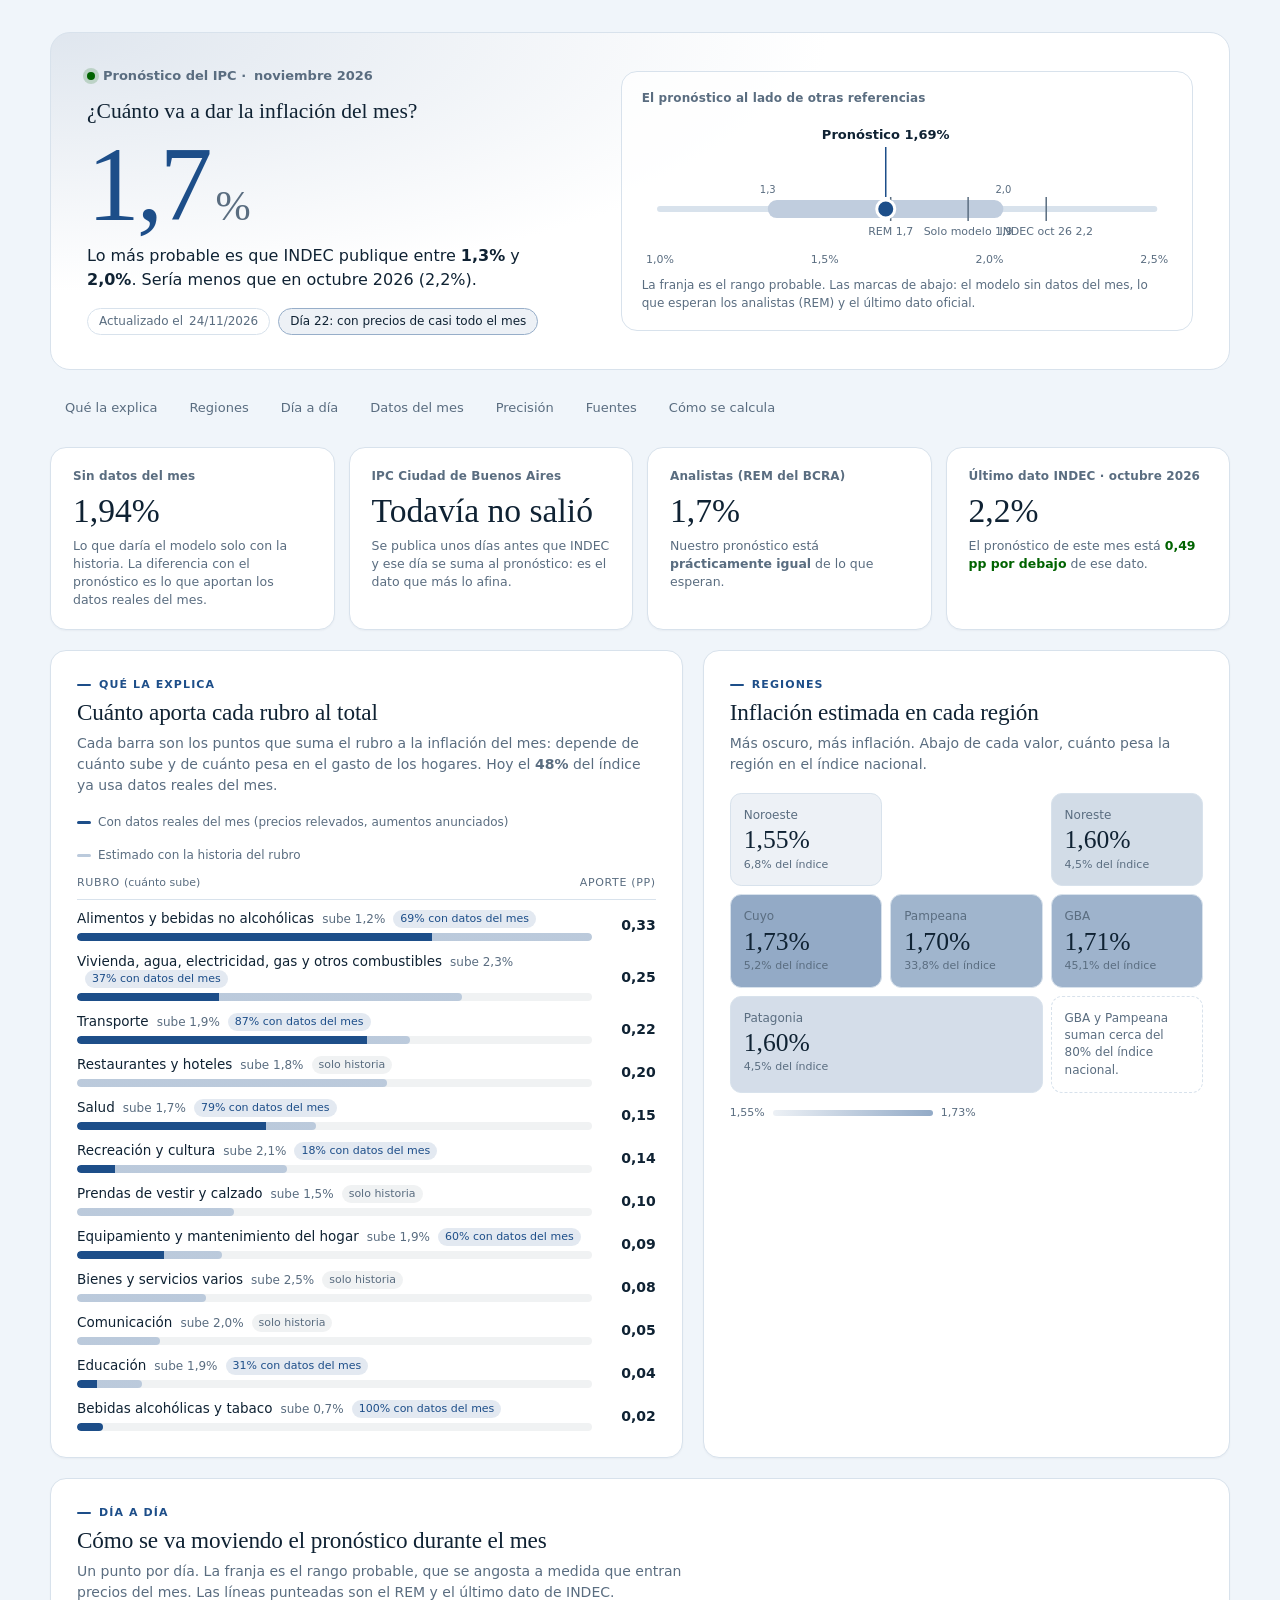
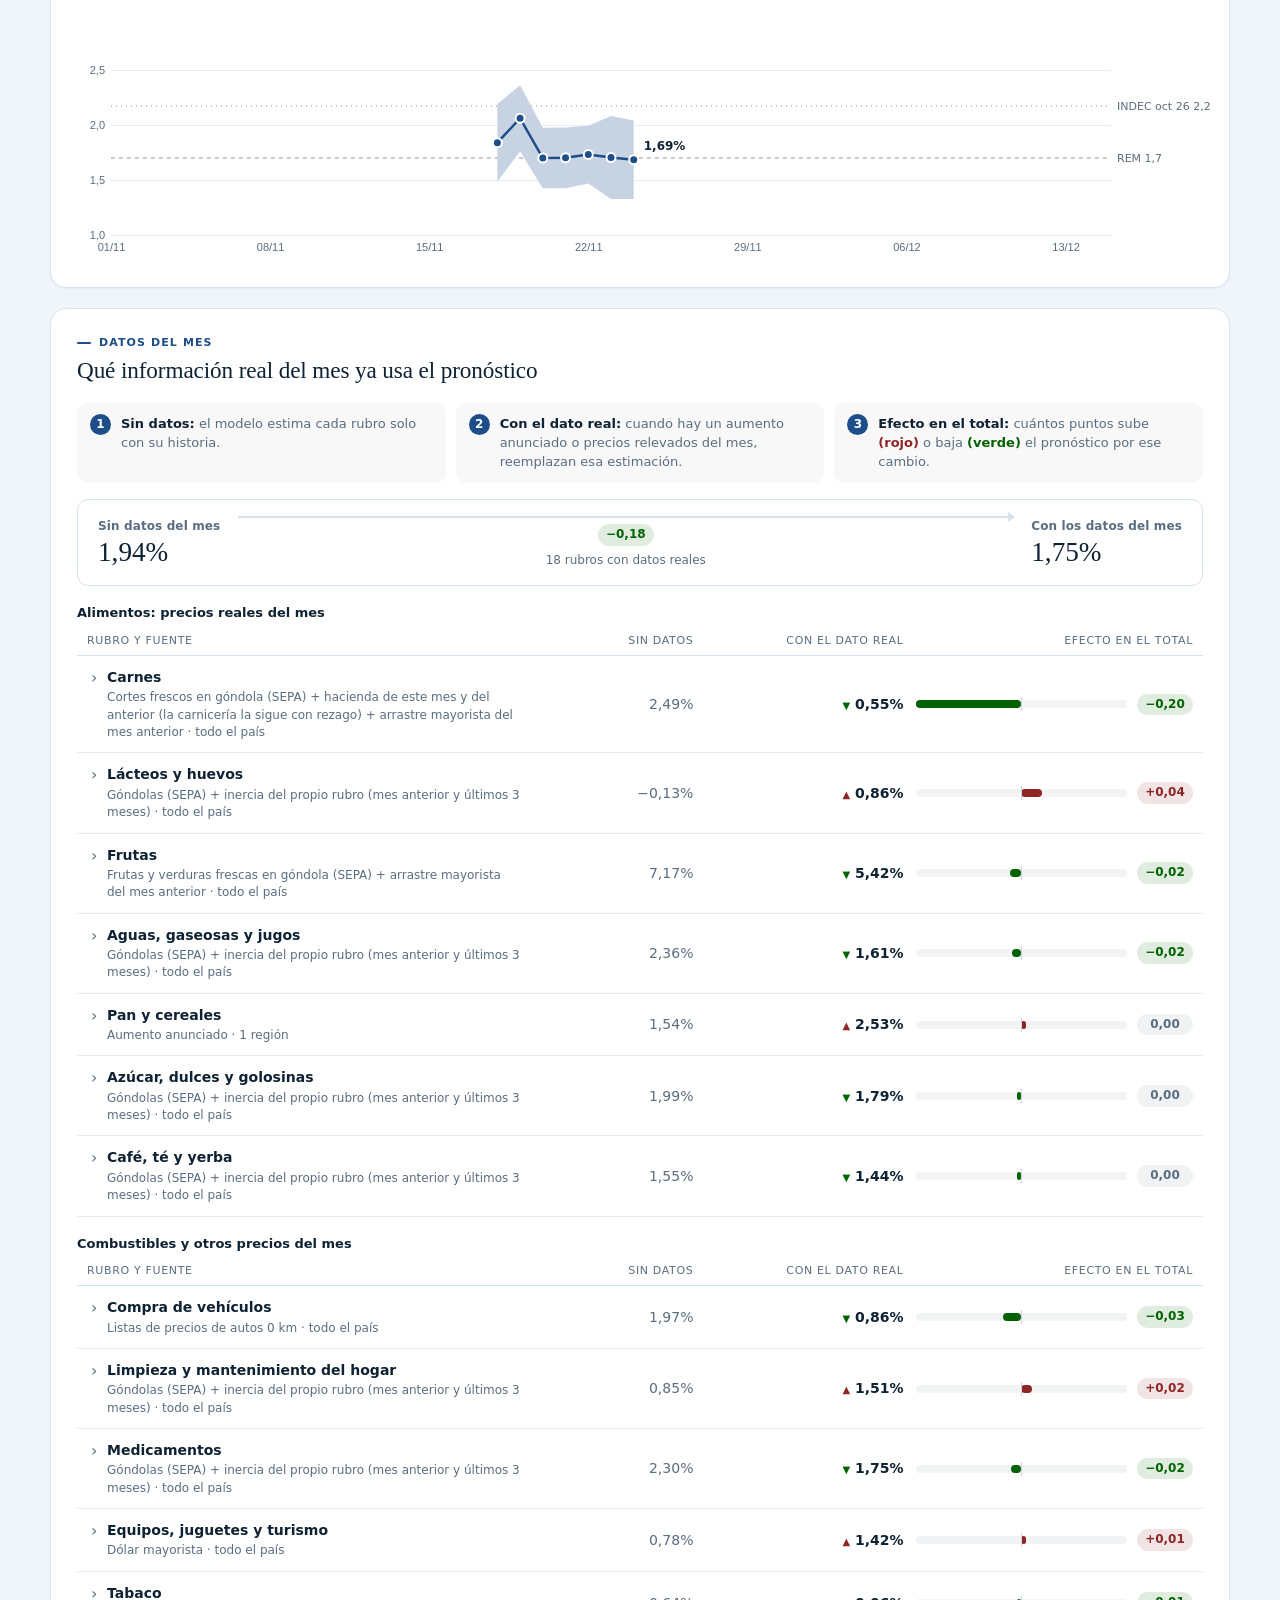
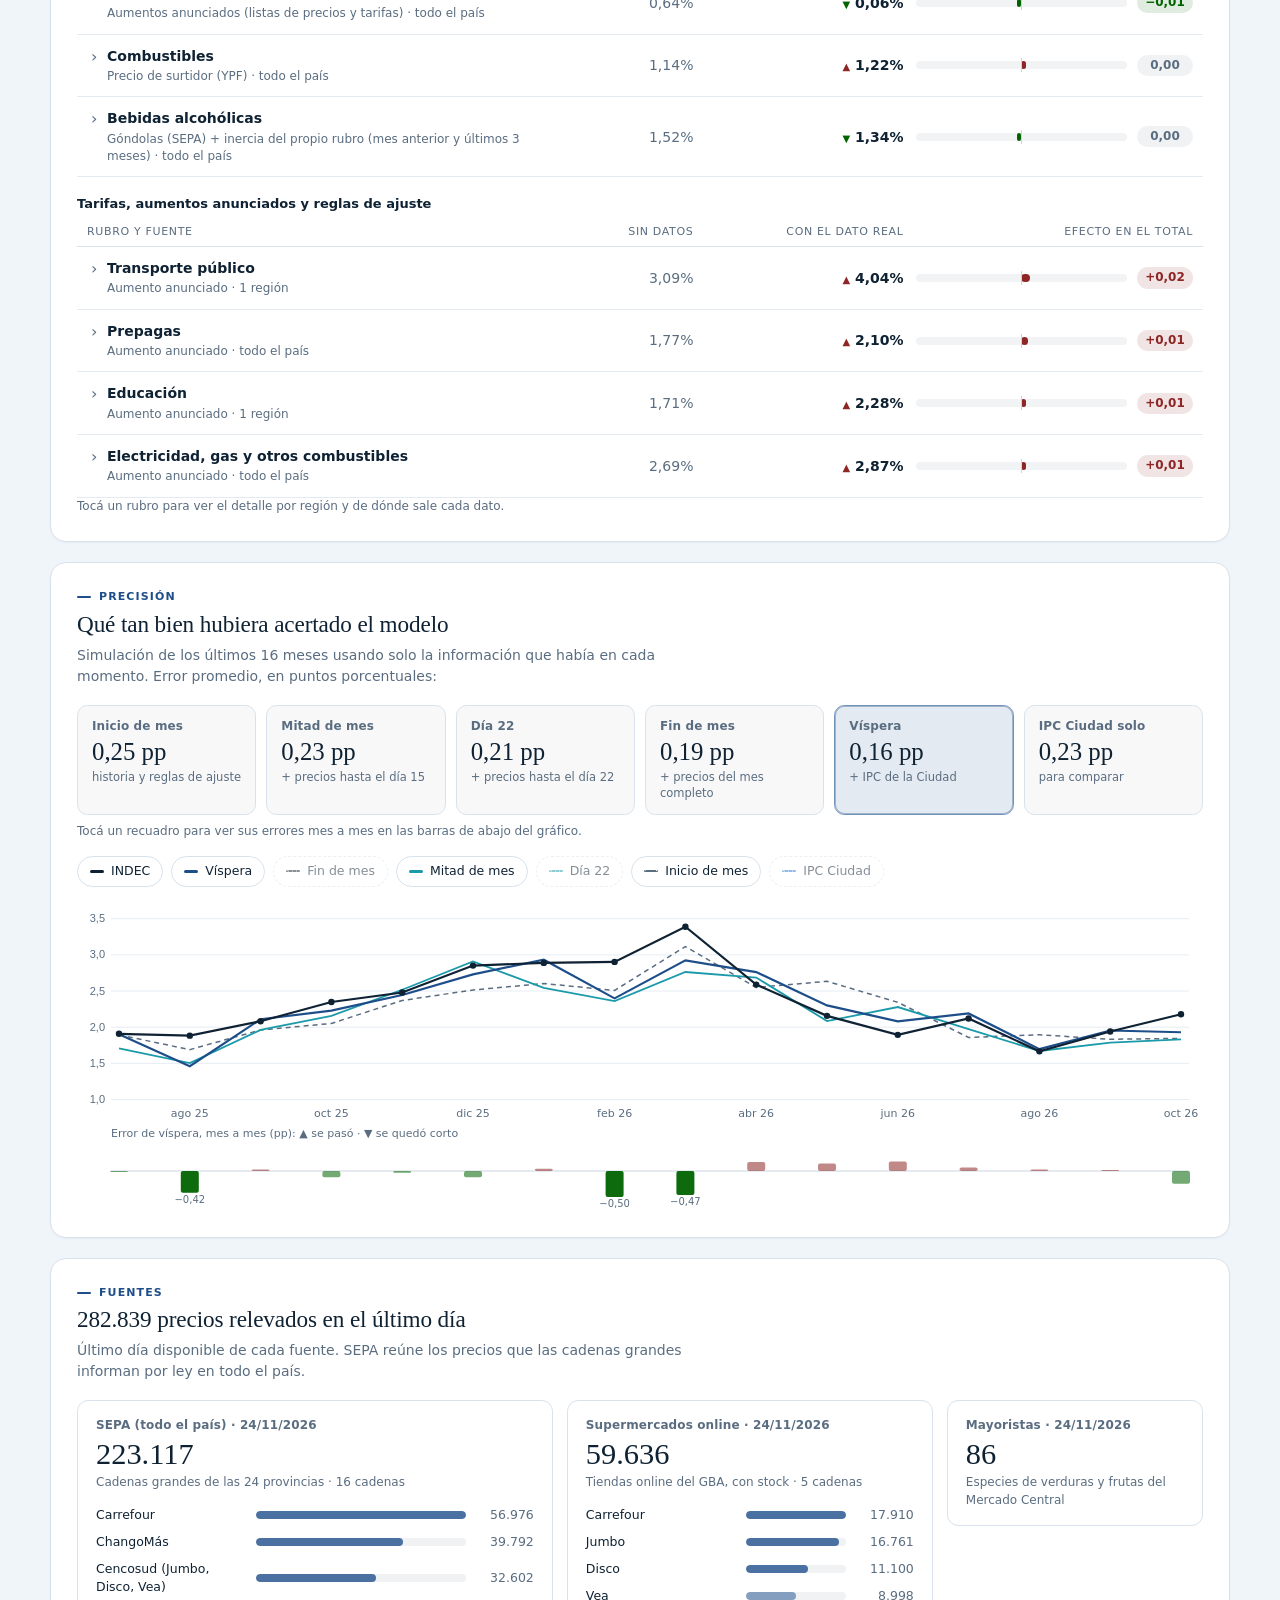
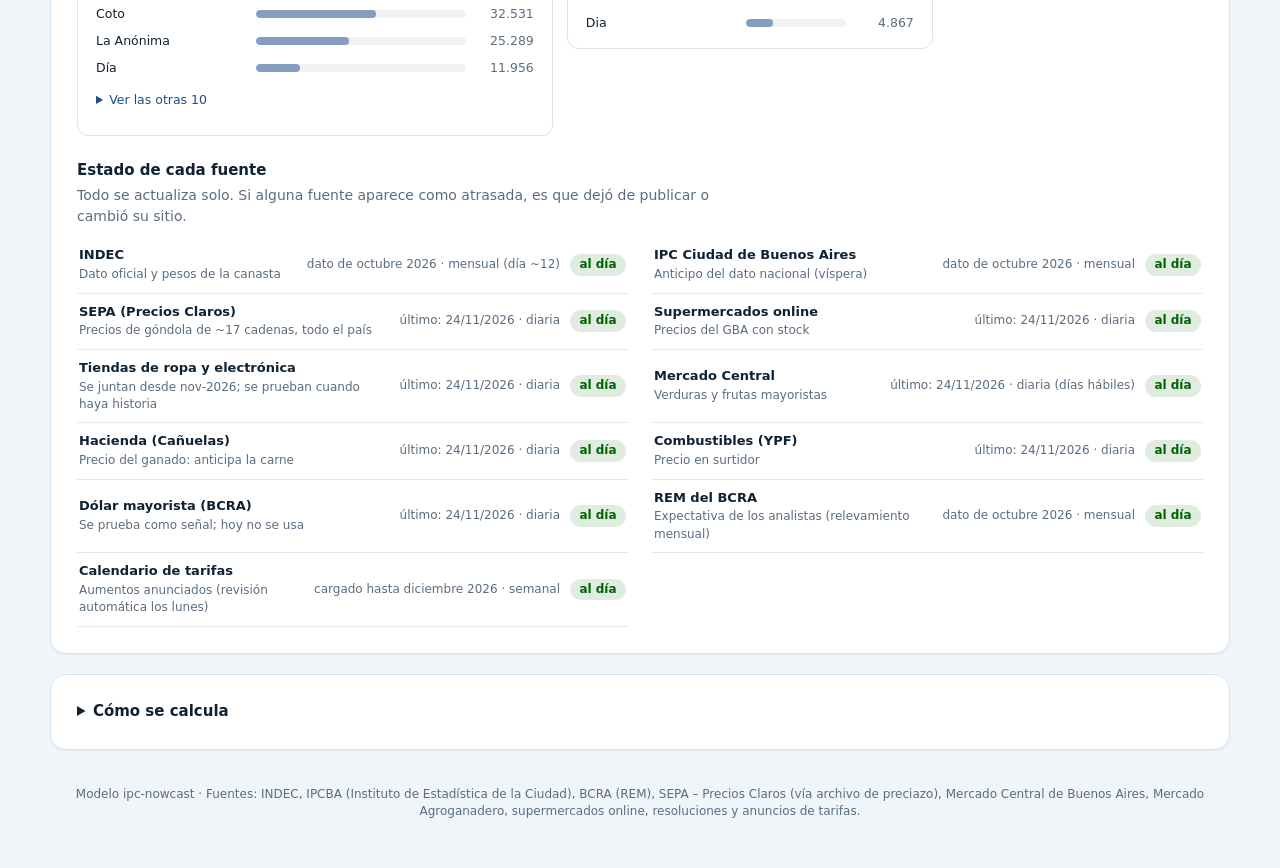
==== commit 3780f660: "Precios y pronóstico 2026-11-24" ====
--- a/reports/tablero_ipc.html
+++ b/reports/tablero_ipc.html
@@ -369,7 +369,7 @@
 <script>// https://d3js.org v7.9.2 Copyright 2010-2026 Mike Bostock
 !function(t,n){"object"==typeof exports&&"undefined"!=typeof module?n(exports):"function"==typeof define&&define.amd?define(["exports"],n):n((t="undefined"!=typeof globalThis?globalThis:t||self).d3=t.d3||{})}(this,function(t){"use strict";function n(t,n){return null==t||null==n?NaN:t<n?-1:t>n?1:t>=n?0:NaN}function e(t,n){return null==t||null==n?NaN:n<t?-1:n>t?1:n>=t?0:NaN}function r(t){let r,o,a;function u(t,n,e=0,i=t.length){if(e<i){if(0!==r(n,n))return i;do{const r=e+i>>>1;o(t[r],n)<0?e=r+1:i=r}while(e<i)}return e}return 2!==t.length?(r=n,o=(e,r)=>n(t(e),r),a=(n,e)=>t(n)-e):(r=t===n||t===e?t:i,o=t,a=t),{left:u,center:function(t,n,e=0,r=t.length){const i=u(t,n,e,r-1);return i>e&&a(t[i-1],n)>-a(t[i],n)?i-1:i},right:function(t,n,e=0,i=t.length){if(e<i){if(0!==r(n,n))return i;do{const r=e+i>>>1;o(t[r],n)<=0?e=r+1:i=r}while(e<i)}return e}}}function i(){return 0}function o(t){return null===t?NaN:+t}const a=r(n),u=a.right,c=a.left,f=r(o).center;const s=h(g),l=h(function(t){const n=g(t);return(t,e,r,i,o)=>{n(t,e,(r<<=2)+0,(i<<=2)+0,o<<=2),n(t,e,r+1,i+1,o),n(t,e,r+2,i+2,o),n(t,e,r+3,i+3,o)}});function h(t){return function(n,e,r=e){if(!((e=+e)>=0))throw new RangeError("invalid rx");if(!((r=+r)>=0))throw new RangeError("invalid ry");let{data:i,width:o,height:a}=n;if(!((o=Math.floor(o))>=0))throw new RangeError("invalid width");if(!((a=Math.floor(void 0!==a?a:i.length/o))>=0))throw new RangeError("invalid height");if(!o||!a||!e&&!r)return n;const u=e&&t(e),c=r&&t(r),f=i.slice();return u&&c?(d(u,f,i,o,a),d(u,i,f,o,a),d(u,f,i,o,a),p(c,i,f,o,a),p(c,f,i,o,a),p(c,i,f,o,a)):u?(d(u,i,f,o,a),d(u,f,i,o,a),d(u,i,f,o,a)):c&&(p(c,i,f,o,a),p(c,f,i,o,a),p(c,i,f,o,a)),n}}function d(t,n,e,r,i){for(let o=0,a=r*i;o<a;)t(n,e,o,o+=r,1)}function p(t,n,e,r,i){for(let o=0,a=r*i;o<r;++o)t(n,e,o,o+a,r)}function g(t){const n=Math.floor(t);if(n===t)return function(t){const n=2*t+1;return(e,r,i,o,a)=>{if(!((o-=a)>=i))return;let u=t*r[i];const c=a*t;for(let t=i,n=i+c;t<n;t+=a)u+=r[Math.min(o,t)];for(let t=i,f=o;t<=f;t+=a)u+=r[Math.min(o,t+c)],e[t]=u/n,u-=r[Math.max(i,t-c)]}}(t);const e=t-n,r=2*t+1;return(t,i,o,a,u)=>{if(!((a-=u)>=o))return;let c=n*i[o];const f=u*n,s=f+u;for(let t=o,n=o+f;t<n;t+=u)c+=i[Math.min(a,t)];for(let n=o,l=a;n<=l;n+=u)c+=i[Math.min(a,n+f)],t[n]=(c+e*(i[Math.max(o,n-s)]+i[Math.min(a,n+s)]))/r,c-=i[Math.max(o,n-f)]}}function y(t,n){let e=0;if(void 0===n)for(let n of t)null!=n&&(n=+n)>=n&&++e;else{let r=-1;for(let i of t)null!=(i=n(i,++r,t))&&(i=+i)>=i&&++e}return e}function v(t){return 0|t.length}function _(t){return!(t>0)}function b(t){return"object"!=typeof t||"length"in t?t:Array.from(t)}function m(t,n){let e,r=0,i=0,o=0;if(void 0===n)for(let n of t)null!=n&&(n=+n)>=n&&(e=n-i,i+=e/++r,o+=e*(n-i));else{let a=-1;for(let u of t)null!=(u=n(u,++a,t))&&(u=+u)>=u&&(e=u-i,i+=e/++r,o+=e*(u-i))}if(r>1)return o/(r-1)}function x(t,n){const e=m(t,n);return e?Math.sqrt(e):e}function w(t,n){let e,r;if(void 0===n)for(const n of t)null!=n&&(void 0===e?n>=n&&(e=r=n):(e>n&&(e=n),r<n&&(r=n)));else{let i=-1;for(let o of t)null!=(o=n(o,++i,t))&&(void 0===e?o>=o&&(e=r=o):(e>o&&(e=o),r<o&&(r=o)))}return[e,r]}class M{constructor(){this._partials=new Float64Array(32),this._n=0}add(t){const n=this._partials;let e=0;for(let r=0;r<this._n&&r<32;r++){const i=n[r],o=t+i,a=Math.abs(t)<Math.abs(i)?t-(o-i):i-(o-t);a&&(n[e++]=a),t=o}return n[e]=t,this._n=e+1,this}valueOf(){const t=this._partials;let n,e,r,i=this._n,o=0;if(i>0){for(o=t[--i];i>0&&(n=o,e=t[--i],o=n+e,r=e-(o-n),!r););i>0&&(r<0&&t[i-1]<0||r>0&&t[i-1]>0)&&(e=2*r,n=o+e,e==n-o&&(o=n))}return o}}class InternMap extends Map{constructor(t,n=E){if(super(),Object.defineProperties(this,{_intern:{value:new Map},_key:{value:n}}),null!=t)for(const[n,e]of t)this.set(n,e)}get(t){return super.get(A(this,t))}has(t){return super.has(A(this,t))}set(t,n){return super.set(T(this,t),n)}delete(t){return super.delete(S(this,t))}}class InternSet extends Set{constructor(t,n=E){if(super(),Object.defineProperties(this,{_intern:{value:new Map},_key:{value:n}}),null!=t)for(const n of t)this.add(n)}has(t){return super.has(A(this,t))}add(t){return super.add(T(this,t))}delete(t){return super.delete(S(this,t))}}function A({_intern:t,_key:n},e){const r=n(e);return t.has(r)?t.get(r):e}function T({_intern:t,_key:n},e){const r=n(e);return t.has(r)?t.get(r):(t.set(r,e),e)}function S({_intern:t,_key:n},e){const r=n(e);return t.has(r)&&(e=t.get(r),t.delete(r)),e}function E(t){return null!==t&&"object"==typeof t?t.valueOf():t}function N(t){return t}function k(t,...n){return R(t,N,N,n)}function C(t,...n){return R(t,Array.from,N,n)}function P(t,n){for(let e=1,r=n.length;e<r;++e)t=t.flatMap(t=>t.pop().map(([n,e])=>[...t,n,e]));return t}function z(t,n,...e){return R(t,N,n,e)}function $(t,n,...e){return R(t,Array.from,n,e)}function D(t){if(1!==t.length)throw new Error("duplicate key");return t[0]}function R(t,n,e,r){return function t(i,o){if(o>=r.length)return e(i);const a=new InternMap,u=r[o++];let c=-1;for(const t of i){const n=u(t,++c,i),e=a.get(n);e?e.push(t):a.set(n,[t])}for(const[n,e]of a)a.set(n,t(e,o));return n(a)}(t,0)}function F(t,n){return Array.from(n,n=>t[n])}function q(t,...n){if("function"!=typeof t[Symbol.iterator])throw new TypeError("values is not iterable");t=Array.from(t);let[e]=n;if(e&&2!==e.length||n.length>1){const r=Uint32Array.from(t,(t,n)=>n);return n.length>1?(n=n.map(n=>t.map(n)),r.sort((t,e)=>{for(const r of n){const n=U(r[t],r[e]);if(n)return n}})):(e=t.map(e),r.sort((t,n)=>U(e[t],e[n]))),F(t,r)}return t.sort(I(e))}function I(t=n){if(t===n)return U;if("function"!=typeof t)throw new TypeError("compare is not a function");return(n,e)=>{const r=t(n,e);return r||0===r?r:(0===t(e,e))-(0===t(n,n))}}function U(t,n){return(null==t||!(t>=t))-(null==n||!(n>=n))||(t<n?-1:t>n?1:0)}var O=Array.prototype.slice;function B(t){return()=>t}const Y=Math.sqrt(50),L=Math.sqrt(10),j=Math.sqrt(2);function H(t,n,e){const r=(n-t)/Math.max(0,e),i=Math.floor(Math.log10(r)),o=r/Math.pow(10,i),a=o>=Y?10:o>=L?5:o>=j?2:1;let u,c,f;return i<0?(f=Math.pow(10,-i)/a,u=Math.round(t*f),c=Math.round(n*f),u/f<t&&++u,c/f>n&&--c,f=-f):(f=Math.pow(10,i)*a,u=Math.round(t/f),c=Math.round(n/f),u*f<t&&++u,c*f>n&&--c),c<u&&.5<=e&&e<2?H(t,n,2*e):[u,c,f]}function X(t,n,e){if(!((e=+e)>0))return[];if((t=+t)===(n=+n))return[t];const r=n<t,[i,o,a]=r?H(n,t,e):H(t,n,e);if(!(o>=i))return[];const u=o-i+1,c=new Array(u);if(r)if(a<0)for(let t=0;t<u;++t)c[t]=(o-t)/-a;else for(let t=0;t<u;++t)c[t]=(o-t)*a;else if(a<0)for(let t=0;t<u;++t)c[t]=(i+t)/-a;else for(let t=0;t<u;++t)c[t]=(i+t)*a;return c}function G(t,n,e){return H(t=+t,n=+n,e=+e)[2]}function V(t,n,e){e=+e;const r=(n=+n)<(t=+t),i=r?G(n,t,e):G(t,n,e);return(r?-1:1)*(i<0?1/-i:i)}function W(t,n,e){let r;for(;;){const i=G(t,n,e);if(i===r||0===i||!isFinite(i))return[t,n];if(i>0){const e=Math.ceil(t/i),r=Math.floor(n/i);t=(e-(e*i>t))*i,n=(r+(r*i<n))*i}else if(i<0){const e=-i,r=Math.ceil(t*e),o=Math.floor(n*e);t=(r-(r/e>t))/e,n=(o+(o/e<n))/e}r=i}}function Z(t){return Math.max(1,Math.ceil(Math.log(y(t))/Math.LN2)+1)}function K(){var t=N,n=w,e=Z;function r(r){Array.isArray(r)||(r=Array.from(r));var i,o,a,c=r.length,f=new Array(c);for(i=0;i<c;++i)f[i]=t(r[i],i,r);var s=n(f),l=s[0],h=s[1],d=e(f,l,h);if(!Array.isArray(d)){const t=h,e=+d;if(n===w&&([l,h]=W(l,h,e)),(d=X(l,h,e))[0]<=l&&(a=G(l,h,e)),d[d.length-1]>=h)if(t>=h&&n===w){const t=G(l,h,e);isFinite(t)&&(t>0?h=(Math.floor(h/t)+1)*t:t<0&&(h=(Math.ceil(h*-t)+1)/-t))}else d.pop()}for(var p=d.length,g=0,y=p;d[g]<=l;)++g;for(;d[y-1]>h;)--y;(g||y<p)&&(d=d.slice(g,y),p=y-g);var v,_=new Array(p+1);for(i=0;i<=p;++i)(v=_[i]=[]).x0=i>0?d[i-1]:l,v.x1=i<p?d[i]:h;if(isFinite(a)){if(a>0)for(i=0;i<c;++i)null!=(o=f[i])&&l<=o&&o<=h&&_[Math.min(p,Math.floor((o-l)/a))].push(r[i]);else if(a<0)for(i=0;i<c;++i)if(null!=(o=f[i])&&l<=o&&o<=h){const t=Math.floor((l-o)*a);_[Math.min(p,t+(d[t]<=o))].push(r[i])}}else for(i=0;i<c;++i)null!=(o=f[i])&&l<=o&&o<=h&&_[u(d,o,0,p)].push(r[i]);return _}return r.value=function(n){return arguments.length?(t="function"==typeof n?n:B(n),r):t},r.domain=function(t){return arguments.length?(n="function"==typeof t?t:B([t[0],t[1]]),r):n},r.thresholds=function(t){return arguments.length?(e="function"==typeof t?t:B(Array.isArray(t)?O.call(t):t),r):e},r}function Q(t,n){let e;if(void 0===n)for(const n of t)null!=n&&(e<n||void 0===e&&n>=n)&&(e=n);else{let r=-1;for(let i of t)null!=(i=n(i,++r,t))&&(e<i||void 0===e&&i>=i)&&(e=i)}return e}function J(t,n){let e,r=-1,i=-1;if(void 0===n)for(const n of t)++i,null!=n&&(e<n||void 0===e&&n>=n)&&(e=n,r=i);else for(let o of t)null!=(o=n(o,++i,t))&&(e<o||void 0===e&&o>=o)&&(e=o,r=i);return r}function tt(t,n){let e;if(void 0===n)for(const n of t)null!=n&&(e>n||void 0===e&&n>=n)&&(e=n);else{let r=-1;for(let i of t)null!=(i=n(i,++r,t))&&(e>i||void 0===e&&i>=i)&&(e=i)}return e}function nt(t,n){let e,r=-1,i=-1;if(void 0===n)for(const n of t)++i,null!=n&&(e>n||void 0===e&&n>=n)&&(e=n,r=i);else for(let o of t)null!=(o=n(o,++i,t))&&(e>o||void 0===e&&o>=o)&&(e=o,r=i);return r}function et(t,n,e=0,r=1/0,i){if(n=Math.floor(n),e=Math.floor(Math.max(0,e)),r=Math.floor(Math.min(t.length-1,r)),!(e<=n&&n<=r))return t;for(i=void 0===i?U:I(i);r>e;){if(r-e>600){const o=r-e+1,a=n-e+1,u=Math.log(o),c=.5*Math.exp(2*u/3),f=.5*Math.sqrt(u*c*(o-c)/o)*(a-o/2<0?-1:1);et(t,n,Math.max(e,Math.floor(n-a*c/o+f)),Math.min(r,Math.floor(n+(o-a)*c/o+f)),i)}const o=t[n];let a=e,u=r;for(rt(t,e,n),i(t[r],o)>0&&rt(t,e,r);a<u;){for(rt(t,a,u),++a,--u;i(t[a],o)<0;)++a;for(;i(t[u],o)>0;)--u}0===i(t[e],o)?rt(t,e,u):(++u,rt(t,u,r)),u<=n&&(e=u+1),n<=u&&(r=u-1)}return t}function rt(t,n,e){const r=t[n];t[n]=t[e],t[e]=r}function it(t,e=n){let r,i=!1;if(1===e.length){let o;for(const a of t){const t=e(a);(i?n(t,o)>0:0===n(t,t))&&(r=a,o=t,i=!0)}}else for(const n of t)(i?e(n,r)>0:0===e(n,n))&&(r=n,i=!0);return r}function ot(t,n,e){if(t=Float64Array.from(function*(t,n){if(void 0===n)for(let n of t)null!=n&&(n=+n)>=n&&(yield n);else{let e=-1;for(let r of t)null!=(r=n(r,++e,t))&&(r=+r)>=r&&(yield r)}}(t,e)),(r=t.length)&&!isNaN(n=+n)){if(n<=0||r<2)return tt(t);if(n>=1)return Q(t);var r,i=(r-1)*n,o=Math.floor(i),a=Q(et(t,o).subarray(0,o+1));return a+(tt(t.subarray(o+1))-a)*(i-o)}}function at(t,n,e=o){if((r=t.length)&&!isNaN(n=+n)){if(n<=0||r<2)return+e(t[0],0,t);if(n>=1)return+e(t[r-1],r-1,t);var r,i=(r-1)*n,a=Math.floor(i),u=+e(t[a],a,t);return u+(+e(t[a+1],a+1,t)-u)*(i-a)}}function ut(t,n,e=o){if(!isNaN(n=+n)){if(r=Float64Array.from(t,(n,r)=>o(e(t[r],r,t))),n<=0)return nt(r);if(n>=1)return J(r);var r,i=Uint32Array.from(t,(t,n)=>n),a=r.length-1,u=Math.floor(a*n);return et(i,u,0,a,(t,n)=>U(r[t],r[n])),(u=it(i.subarray(0,u+1),t=>r[t]))>=0?u:-1}}function ct(t){return Array.from(function*(t){for(const n of t)yield*n}(t))}function ft(t,n){return[t,n]}function st(t,n,e){t=+t,n=+n,e=(i=arguments.length)<2?(n=t,t=0,1):i<3?1:+e;for(var r=-1,i=0|Math.max(0,Math.ceil((n-t)/e)),o=new Array(i);++r<i;)o[r]=t+r*e;return o}function lt(t,e=n){if(1===e.length)return nt(t,e);let r,i=-1,o=-1;for(const n of t)++o,(i<0?0===e(n,n):e(n,r)<0)&&(r=n,i=o);return i}var ht=dt(Math.random);function dt(t){return function(n,e=0,r=n.length){let i=r-(e=+e);for(;i;){const r=t()*i--|0,o=n[i+e];n[i+e]=n[r+e],n[r+e]=o}return n}}function pt(t){if(!(i=t.length))return[];for(var n=-1,e=tt(t,gt),r=new Array(e);++n<e;)for(var i,o=-1,a=r[n]=new Array(i);++o<i;)a[o]=t[o][n];return r}function gt(t){return t.length}function yt(t){return t instanceof InternSet?t:new InternSet(t)}function vt(t,n){const e=t[Symbol.iterator](),r=new Set;for(const t of n){const n=_t(t);if(r.has(n))continue;let i,o;for(;({value:i,done:o}=e.next());){if(o)return!1;const t=_t(i);if(r.add(t),Object.is(n,t))break}}return!0}function _t(t){return null!==t&&"object"==typeof t?t.valueOf():t}function bt(t){return t}var mt=1e-6;function xt(t){return"translate("+t+",0)"}function wt(t){return"translate(0,"+t+")"}function Mt(t){return n=>+t(n)}function At(t,n){return n=Math.max(0,t.bandwidth()-2*n)/2,t.round()&&(n=Math.round(n)),e=>+t(e)+n}function Tt(){return!this.__axis}function St(t,n){var e=[],r=null,i=null,o=6,a=6,u=3,c="undefined"!=typeof window&&window.devicePixelRatio>1?0:.5,f=1===t||4===t?-1:1,s=4===t||2===t?"x":"y",l=1===t||3===t?xt:wt;function h(h){var d=null==r?n.ticks?n.ticks.apply(n,e):n.domain():r,p=null==i?n.tickFormat?n.tickFormat.apply(n,e):bt:i,g=Math.max(o,0)+u,y=n.range(),v=+y[0]+c,_=+y[y.length-1]+c,b=(n.bandwidth?At:Mt)(n.copy(),c),m=h.selection?h.selection():h,x=m.selectAll(".domain").data([null]),w=m.selectAll(".tick").data(d,n).order(),M=w.exit(),A=w.enter().append("g").attr("class","tick"),T=w.select("line"),S=w.select("text");x=x.merge(x.enter().insert("path",".tick").attr("class","domain").attr("stroke","currentColor")),w=w.merge(A),T=T.merge(A.append("line").attr("stroke","currentColor").attr(s+"2",f*o)),S=S.merge(A.append("text").attr("fill","currentColor").attr(s,f*g).attr("dy",1===t?"0em":3===t?"0.71em":"0.32em")),h!==m&&(x=x.transition(h),w=w.transition(h),T=T.transition(h),S=S.transition(h),M=M.transition(h).attr("opacity",mt).attr("transform",function(t){return isFinite(t=b(t))?l(t+c):this.getAttribute("transform")}),A.attr("opacity",mt).attr("transform",function(t){var n=this.parentNode.__axis;return l((n&&isFinite(n=n(t))?n:b(t))+c)})),M.remove(),x.attr("d",4===t||2===t?a?"M"+f*a+","+v+"H"+c+"V"+_+"H"+f*a:"M"+c+","+v+"V"+_:a?"M"+v+","+f*a+"V"+c+"H"+_+"V"+f*a:"M"+v+","+c+"H"+_),w.attr("opacity",1).attr("transform",function(t){return l(b(t)+c)}),T.attr(s+"2",f*o),S.attr(s,f*g).text(p),m.filter(Tt).attr("fill","none").attr("font-size",10).attr("font-family","sans-serif").attr("text-anchor",2===t?"start":4===t?"end":"middle"),m.each(function(){this.__axis=b})}return h.scale=function(t){return arguments.length?(n=t,h):n},h.ticks=function(){return e=Array.from(arguments),h},h.tickArguments=function(t){return arguments.length?(e=null==t?[]:Array.from(t),h):e.slice()},h.tickValues=function(t){return arguments.length?(r=null==t?null:Array.from(t),h):r&&r.slice()},h.tickFormat=function(t){return arguments.length?(i=t,h):i},h.tickSize=function(t){return arguments.length?(o=a=+t,h):o},h.tickSizeInner=function(t){return arguments.length?(o=+t,h):o},h.tickSizeOuter=function(t){return arguments.length?(a=+t,h):a},h.tickPadding=function(t){return arguments.length?(u=+t,h):u},h.offset=function(t){return arguments.length?(c=+t,h):c},h}var Et={value:()=>{}};function Nt(){for(var t,n=0,e=arguments.length,r={};n<e;++n){if(!(t=arguments[n]+"")||t in r||/[\s.]/.test(t))throw new Error("illegal type: "+t);r[t]=[]}return new kt(r)}function kt(t){this._=t}function Ct(t,n){for(var e,r=0,i=t.length;r<i;++r)if((e=t[r]).name===n)return e.value}function Pt(t,n,e){for(var r=0,i=t.length;r<i;++r)if(t[r].name===n){t[r]=Et,t=t.slice(0,r).concat(t.slice(r+1));break}return null!=e&&t.push({name:n,value:e}),t}kt.prototype=Nt.prototype={constructor:kt,on:function(t,n){var e,r,i=this._,o=(r=i,(t+"").trim().split(/^|\s+/).map(function(t){var n="",e=t.indexOf(".");if(e>=0&&(n=t.slice(e+1),t=t.slice(0,e)),t&&!r.hasOwnProperty(t))throw new Error("unknown type: "+t);return{type:t,name:n}})),a=-1,u=o.length;if(!(arguments.length<2)){if(null!=n&&"function"!=typeof n)throw new Error("invalid callback: "+n);for(;++a<u;)if(e=(t=o[a]).type)i[e]=Pt(i[e],t.name,n);else if(null==n)for(e in i)i[e]=Pt(i[e],t.name,null);return this}for(;++a<u;)if((e=(t=o[a]).type)&&(e=Ct(i[e],t.name)))return e},copy:function(){var t={},n=this._;for(var e in n)t[e]=n[e].slice();return new kt(t)},call:function(t,n){if((e=arguments.length-2)>0)for(var e,r,i=new Array(e),o=0;o<e;++o)i[o]=arguments[o+2];if(!this._.hasOwnProperty(t))throw new Error("unknown type: "+t);for(o=0,e=(r=this._[t]).length;o<e;++o)r[o].value.apply(n,i)},apply:function(t,n,e){if(!this._.hasOwnProperty(t))throw new Error("unknown type: "+t);for(var r=this._[t],i=0,o=r.length;i<o;++i)r[i].value.apply(n,e)}};var zt="http://www.w3.org/1999/xhtml",$t={svg:"http://www.w3.org/2000/svg",xhtml:zt,xlink:"http://www.w3.org/1999/xlink",xml:"http://www.w3.org/XML/1998/namespace",xmlns:"http://www.w3.org/2000/xmlns/"};function Dt(t){var n=t+="",e=n.indexOf(":");return e>=0&&"xmlns"!==(n=t.slice(0,e))&&(t=t.slice(e+1)),$t.hasOwnProperty(n)?{space:$t[n],local:t}:t}function Rt(t){return function(){var n=this.ownerDocument,e=this.namespaceURI;return e===zt&&n.documentElement.namespaceURI===zt?n.createElement(t):n.createElementNS(e,t)}}function Ft(t){return function(){return this.ownerDocument.createElementNS(t.space,t.local)}}function qt(t){var n=Dt(t);return(n.local?Ft:Rt)(n)}function It(){}function Ut(t){return null==t?It:function(){return this.querySelector(t)}}function Ot(t){return null==t?[]:Array.isArray(t)?t:Array.from(t)}function Bt(){return[]}function Yt(t){return null==t?Bt:function(){return this.querySelectorAll(t)}}function Lt(t){return function(){return this.matches(t)}}function jt(t){return function(n){return n.matches(t)}}var Ht=Array.prototype.find;function Xt(){return this.firstElementChild}var Gt=Array.prototype.filter;function Vt(){return Array.from(this.children)}function Wt(t){return new Array(t.length)}function Zt(t,n){this.ownerDocument=t.ownerDocument,this.namespaceURI=t.namespaceURI,this._next=null,this._parent=t,this.__data__=n}function Kt(t,n,e,r,i,o){for(var a,u=0,c=n.length,f=o.length;u<f;++u)(a=n[u])?(a.__data__=o[u],r[u]=a):e[u]=new Zt(t,o[u]);for(;u<c;++u)(a=n[u])&&(i[u]=a)}function Qt(t,n,e,r,i,o,a){var u,c,f,s=new Map,l=n.length,h=o.length,d=new Array(l);for(u=0;u<l;++u)(c=n[u])&&(d[u]=f=a.call(c,c.__data__,u,n)+"",s.has(f)?i[u]=c:s.set(f,c));for(u=0;u<h;++u)f=a.call(t,o[u],u,o)+"",(c=s.get(f))?(r[u]=c,c.__data__=o[u],s.delete(f)):e[u]=new Zt(t,o[u]);for(u=0;u<l;++u)(c=n[u])&&s.get(d[u])===c&&(i[u]=c)}function Jt(t){return t.__data__}function tn(t){return"object"==typeof t&&"length"in t?t:Array.from(t)}function nn(t,n){return t<n?-1:t>n?1:t>=n?0:NaN}function en(t){return function(){this.removeAttribute(t)}}function rn(t){return function(){this.removeAttributeNS(t.space,t.local)}}function on(t,n){return function(){this.setAttribute(t,n)}}function an(t,n){return function(){this.setAttributeNS(t.space,t.local,n)}}function un(t,n){return function(){var e=n.apply(this,arguments);null==e?this.removeAttribute(t):this.setAttribute(t,e)}}function cn(t,n){return function(){var e=n.apply(this,arguments);null==e?this.removeAttributeNS(t.space,t.local):this.setAttributeNS(t.space,t.local,e)}}function fn(t){return t.ownerDocument&&t.ownerDocument.defaultView||t.document&&t||t.defaultView}function sn(t){return function(){this.style.removeProperty(t)}}function ln(t,n,e){return function(){this.style.setProperty(t,n,e)}}function hn(t,n,e){return function(){var r=n.apply(this,arguments);null==r?this.style.removeProperty(t):this.style.setProperty(t,r,e)}}function dn(t,n){return t.style.getPropertyValue(n)||fn(t).getComputedStyle(t,null).getPropertyValue(n)}function pn(t){return function(){delete this[t]}}function gn(t,n){return function(){this[t]=n}}function yn(t,n){return function(){var e=n.apply(this,arguments);null==e?delete this[t]:this[t]=e}}function vn(t){return t.trim().split(/^|\s+/)}function _n(t){return t.classList||new bn(t)}function bn(t){this._node=t,this._names=vn(t.getAttribute("class")||"")}function mn(t,n){for(var e=_n(t),r=-1,i=n.length;++r<i;)e.add(n[r])}function xn(t,n){for(var e=_n(t),r=-1,i=n.length;++r<i;)e.remove(n[r])}function wn(t){return function(){mn(this,t)}}function Mn(t){return function(){xn(this,t)}}function An(t,n){return function(){(n.apply(this,arguments)?mn:xn)(this,t)}}function Tn(){this.textContent=""}function Sn(t){return function(){this.textContent=t}}function En(t){return function(){var n=t.apply(this,arguments);this.textContent=null==n?"":n}}function Nn(){this.innerHTML=""}function kn(t){return function(){this.innerHTML=t}}function Cn(t){return function(){var n=t.apply(this,arguments);this.innerHTML=null==n?"":n}}function Pn(){this.nextSibling&&this.parentNode.appendChild(this)}function zn(){this.previousSibling&&this.parentNode.insertBefore(this,this.parentNode.firstChild)}function $n(){return null}function Dn(){var t=this.parentNode;t&&t.removeChild(this)}function Rn(){var t=this.cloneNode(!1),n=this.parentNode;return n?n.insertBefore(t,this.nextSibling):t}function Fn(){var t=this.cloneNode(!0),n=this.parentNode;return n?n.insertBefore(t,this.nextSibling):t}function qn(t){return function(){var n=this.__on;if(n){for(var e,r=0,i=-1,o=n.length;r<o;++r)e=n[r],t.type&&e.type!==t.type||e.name!==t.name?n[++i]=e:this.removeEventListener(e.type,e.listener,e.options);++i?n.length=i:delete this.__on}}}function In(t,n,e){return function(){var r,i=this.__on,o=function(t){return function(n){t.call(this,n,this.__data__)}}(n);if(i)for(var a=0,u=i.length;a<u;++a)if((r=i[a]).type===t.type&&r.name===t.name)return this.removeEventListener(r.type,r.listener,r.options),this.addEventListener(r.type,r.listener=o,r.options=e),void(r.value=n);this.addEventListener(t.type,o,e),r={type:t.type,name:t.name,value:n,listener:o,options:e},i?i.push(r):this.__on=[r]}}function Un(t,n,e){var r=fn(t),i=r.CustomEvent;"function"==typeof i?i=new i(n,e):(i=r.document.createEvent("Event"),e?(i.initEvent(n,e.bubbles,e.cancelable),i.detail=e.detail):i.initEvent(n,!1,!1)),t.dispatchEvent(i)}function On(t,n){return function(){return Un(this,t,n)}}function Bn(t,n){return function(){return Un(this,t,n.apply(this,arguments))}}Zt.prototype={constructor:Zt,appendChild:function(t){return this._parent.insertBefore(t,this._next)},insertBefore:function(t,n){return this._parent.insertBefore(t,n)},querySelector:function(t){return this._parent.querySelector(t)},querySelectorAll:function(t){return this._parent.querySelectorAll(t)}},bn.prototype={add:function(t){this._names.indexOf(t)<0&&(this._names.push(t),this._node.setAttribute("class",this._names.join(" ")))},remove:function(t){var n=this._names.indexOf(t);n>=0&&(this._names.splice(n,1),this._node.setAttribute("class",this._names.join(" ")))},contains:function(t){return this._names.indexOf(t)>=0}};var Yn=[null];function Ln(t,n){this._groups=t,this._parents=n}function jn(){return new Ln([[document.documentElement]],Yn)}function Hn(t){return"string"==typeof t?new Ln([[document.querySelector(t)]],[document.documentElement]):new Ln([[t]],Yn)}Ln.prototype=jn.prototype={constructor:Ln,select:function(t){"function"!=typeof t&&(t=Ut(t));for(var n=this._groups,e=n.length,r=new Array(e),i=0;i<e;++i)for(var o,a,u=n[i],c=u.length,f=r[i]=new Array(c),s=0;s<c;++s)(o=u[s])&&(a=t.call(o,o.__data__,s,u))&&("__data__"in o&&(a.__data__=o.__data__),f[s]=a);return new Ln(r,this._parents)},selectAll:function(t){t="function"==typeof t?function(t){return function(){return Ot(t.apply(this,arguments))}}(t):Yt(t);for(var n=this._groups,e=n.length,r=[],i=[],o=0;o<e;++o)for(var a,u=n[o],c=u.length,f=0;f<c;++f)(a=u[f])&&(r.push(t.call(a,a.__data__,f,u)),i.push(a));return new Ln(r,i)},selectChild:function(t){return this.select(null==t?Xt:function(t){return function(){return Ht.call(this.children,t)}}("function"==typeof t?t:jt(t)))},selectChildren:function(t){return this.selectAll(null==t?Vt:function(t){return function(){return Gt.call(this.children,t)}}("function"==typeof t?t:jt(t)))},filter:function(t){"function"!=typeof t&&(t=Lt(t));for(var n=this._groups,e=n.length,r=new Array(e),i=0;i<e;++i)for(var o,a=n[i],u=a.length,c=r[i]=[],f=0;f<u;++f)(o=a[f])&&t.call(o,o.__data__,f,a)&&c.push(o);return new Ln(r,this._parents)},data:function(t,n){if(!arguments.length)return Array.from(this,Jt);var e=n?Qt:Kt,r=this._parents,i=this._groups;"function"!=typeof t&&(t=function(t){return function(){return t}}(t));for(var o=i.length,a=new Array(o),u=new Array(o),c=new Array(o),f=0;f<o;++f){var s=r[f],l=i[f],h=l.length,d=tn(t.call(s,s&&s.__data__,f,r)),p=d.length,g=u[f]=new Array(p),y=a[f]=new Array(p);e(s,l,g,y,c[f]=new Array(h),d,n);for(var v,_,b=0,m=0;b<p;++b)if(v=g[b]){for(b>=m&&(m=b+1);!(_=y[m])&&++m<p;);v._next=_||null}}return(a=new Ln(a,r))._enter=u,a._exit=c,a},enter:function(){return new Ln(this._enter||this._groups.map(Wt),this._parents)},exit:function(){return new Ln(this._exit||this._groups.map(Wt),this._parents)},join:function(t,n,e){var r=this.enter(),i=this,o=this.exit();return"function"==typeof t?(r=t(r))&&(r=r.selection()):r=r.append(t+""),null!=n&&(i=n(i))&&(i=i.selection()),null==e?o.remove():e(o),r&&i?r.merge(i).order():i},merge:function(t){for(var n=t.selection?t.selection():t,e=this._groups,r=n._groups,i=e.length,o=r.length,a=Math.min(i,o),u=new Array(i),c=0;c<a;++c)for(var f,s=e[c],l=r[c],h=s.length,d=u[c]=new Array(h),p=0;p<h;++p)(f=s[p]||l[p])&&(d[p]=f);for(;c<i;++c)u[c]=e[c];return new Ln(u,this._parents)},selection:function(){return this},order:function(){for(var t=this._groups,n=-1,e=t.length;++n<e;)for(var r,i=t[n],o=i.length-1,a=i[o];--o>=0;)(r=i[o])&&(a&&4^r.compareDocumentPosition(a)&&a.parentNode.insertBefore(r,a),a=r);return this},sort:function(t){function n(n,e){return n&&e?t(n.__data__,e.__data__):!n-!e}t||(t=nn);for(var e=this._groups,r=e.length,i=new Array(r),o=0;o<r;++o){for(var a,u=e[o],c=u.length,f=i[o]=new Array(c),s=0;s<c;++s)(a=u[s])&&(f[s]=a);f.sort(n)}return new Ln(i,this._parents).order()},call:function(){var t=arguments[0];return arguments[0]=this,t.apply(null,arguments),this},nodes:function(){return Array.from(this)},node:function(){for(var t=this._groups,n=0,e=t.length;n<e;++n)for(var r=t[n],i=0,o=r.length;i<o;++i){var a=r[i];if(a)return a}return null},size:function(){let t=0;for(const n of this)++t;return t},empty:function(){return!this.node()},each:function(t){for(var n=this._groups,e=0,r=n.length;e<r;++e)for(var i,o=n[e],a=0,u=o.length;a<u;++a)(i=o[a])&&t.call(i,i.__data__,a,o);return this},attr:function(t,n){var e=Dt(t);if(arguments.length<2){var r=this.node();return e.local?r.getAttributeNS(e.space,e.local):r.getAttribute(e)}return this.each((null==n?e.local?rn:en:"function"==typeof n?e.local?cn:un:e.local?an:on)(e,n))},style:function(t,n,e){return arguments.length>1?this.each((null==n?sn:"function"==typeof n?hn:ln)(t,n,null==e?"":e)):dn(this.node(),t)},property:function(t,n){return arguments.length>1?this.each((null==n?pn:"function"==typeof n?yn:gn)(t,n)):this.node()[t]},classed:function(t,n){var e=vn(t+"");if(arguments.length<2){for(var r=_n(this.node()),i=-1,o=e.length;++i<o;)if(!r.contains(e[i]))return!1;return!0}return this.each(("function"==typeof n?An:n?wn:Mn)(e,n))},text:function(t){return arguments.length?this.each(null==t?Tn:("function"==typeof t?En:Sn)(t)):this.node().textContent},html:function(t){return arguments.length?this.each(null==t?Nn:("function"==typeof t?Cn:kn)(t)):this.node().innerHTML},raise:function(){return this.each(Pn)},lower:function(){return this.each(zn)},append:function(t){var n="function"==typeof t?t:qt(t);return this.select(function(){return this.appendChild(n.apply(this,arguments))})},insert:function(t,n){var e="function"==typeof t?t:qt(t),r=null==n?$n:"function"==typeof n?n:Ut(n);return this.select(function(){return this.insertBefore(e.apply(this,arguments),r.apply(this,arguments)||null)})},remove:function(){return this.each(Dn)},clone:function(t){return this.select(t?Fn:Rn)},datum:function(t){return arguments.length?this.property("__data__",t):this.node().__data__},on:function(t,n,e){var r,i,o=function(t){return t.trim().split(/^|\s+/).map(function(t){var n="",e=t.indexOf(".");return e>=0&&(n=t.slice(e+1),t=t.slice(0,e)),{type:t,name:n}})}(t+""),a=o.length;if(!(arguments.length<2)){for(u=n?In:qn,r=0;r<a;++r)this.each(u(o[r],n,e));return this}var u=this.node().__on;if(u)for(var c,f=0,s=u.length;f<s;++f)for(r=0,c=u[f];r<a;++r)if((i=o[r]).type===c.type&&i.name===c.name)return c.value},dispatch:function(t,n){return this.each(("function"==typeof n?Bn:On)(t,n))},[Symbol.iterator]:function*(){for(var t=this._groups,n=0,e=t.length;n<e;++n)for(var r,i=t[n],o=0,a=i.length;o<a;++o)(r=i[o])&&(yield r)}};var Xn=0;function Gn(){return new Vn}function Vn(){this._="@"+(++Xn).toString(36)}function Wn(t){let n;for(;n=t.sourceEvent;)t=n;return t}function Zn(t,n){if(t=Wn(t),void 0===n&&(n=t.currentTarget),n){var e=n.ownerSVGElement||n;if(e.createSVGPoint){var r=e.createSVGPoint();return r.x=t.clientX,r.y=t.clientY,[(r=r.matrixTransform(n.getScreenCTM().inverse())).x,r.y]}if(n.getBoundingClientRect){var i=n.getBoundingClientRect();return[t.clientX-i.left-n.clientLeft,t.clientY-i.top-n.clientTop]}}return[t.pageX,t.pageY]}Vn.prototype=Gn.prototype={constructor:Vn,get:function(t){for(var n=this._;!(n in t);)if(!(t=t.parentNode))return;return t[n]},set:function(t,n){return t[this._]=n},remove:function(t){return this._ in t&&delete t[this._]},toString:function(){return this._}};const Kn={passive:!1},Qn={capture:!0,passive:!1};function Jn(t){t.stopImmediatePropagation()}function te(t){t.preventDefault(),t.stopImmediatePropagation()}function ne(t){var n=t.document.documentElement,e=Hn(t).on("dragstart.drag",te,Qn);"onselectstart"in n?e.on("selectstart.drag",te,Qn):(n.__noselect=n.style.MozUserSelect,n.style.MozUserSelect="none")}function ee(t,n){var e=t.document.documentElement,r=Hn(t).on("dragstart.drag",null);n&&(r.on("click.drag",te,Qn),setTimeout(function(){r.on("click.drag",null)},0)),"onselectstart"in e?r.on("selectstart.drag",null):(e.style.MozUserSelect=e.__noselect,delete e.__noselect)}var re=t=>()=>t;function ie(t,{sourceEvent:n,subject:e,target:r,identifier:i,active:o,x:a,y:u,dx:c,dy:f,dispatch:s}){Object.defineProperties(this,{type:{value:t,enumerable:!0,configurable:!0},sourceEvent:{value:n,enumerable:!0,configurable:!0},subject:{value:e,enumerable:!0,configurable:!0},target:{value:r,enumerable:!0,configurable:!0},identifier:{value:i,enumerable:!0,configurable:!0},active:{value:o,enumerable:!0,configurable:!0},x:{value:a,enumerable:!0,configurable:!0},y:{value:u,enumerable:!0,configurable:!0},dx:{value:c,enumerable:!0,configurable:!0},dy:{value:f,enumerable:!0,configurable:!0},_:{value:s}})}function oe(t){return!t.ctrlKey&&!t.button}function ae(){return this.parentNode}function ue(t,n){return null==n?{x:t.x,y:t.y}:n}function ce(){return navigator.maxTouchPoints||"ontouchstart"in this}function fe(t,n,e){t.prototype=n.prototype=e,e.constructor=t}function se(t,n){var e=Object.create(t.prototype);for(var r in n)e[r]=n[r];return e}function le(){}ie.prototype.on=function(){var t=this._.on.apply(this._,arguments);return t===this._?this:t};var he=.7,de=1/he,pe="\\s*([+-]?\\d+)\\s*",ge="\\s*([+-]?(?:\\d*\\.)?\\d+(?:[eE][+-]?\\d+)?)\\s*",ye="\\s*([+-]?(?:\\d*\\.)?\\d+(?:[eE][+-]?\\d+)?)%\\s*",ve=/^#([0-9a-f]{3,8})$/,_e=new RegExp(`^rgb\\(${pe},${pe},${pe}\\)$`),be=new RegExp(`^rgb\\(${ye},${ye},${ye}\\)$`),me=new RegExp(`^rgba\\(${pe},${pe},${pe},${ge}\\)$`),xe=new RegExp(`^rgba\\(${ye},${ye},${ye},${ge}\\)$`),we=new RegExp(`^hsl\\(${ge},${ye},${ye}\\)$`),Me=new RegExp(`^hsla\\(${ge},${ye},${ye},${ge}\\)$`),Ae={aliceblue:15792383,antiquewhite:16444375,aqua:65535,aquamarine:8388564,azure:15794175,beige:16119260,bisque:16770244,black:0,blanchedalmond:16772045,blue:255,blueviolet:9055202,brown:10824234,burlywood:14596231,cadetblue:6266528,chartreuse:8388352,chocolate:13789470,coral:16744272,cornflowerblue:6591981,cornsilk:16775388,crimson:14423100,cyan:65535,darkblue:139,darkcyan:35723,darkgoldenrod:12092939,darkgray:11119017,darkgreen:25600,darkgrey:11119017,darkkhaki:12433259,darkmagenta:9109643,darkolivegreen:5597999,darkorange:16747520,darkorchid:10040012,darkred:9109504,darksalmon:15308410,darkseagreen:9419919,darkslateblue:4734347,darkslategray:3100495,darkslategrey:3100495,darkturquoise:52945,darkviolet:9699539,deeppink:16716947,deepskyblue:49151,dimgray:6908265,dimgrey:6908265,dodgerblue:2003199,firebrick:11674146,floralwhite:16775920,forestgreen:2263842,fuchsia:16711935,gainsboro:14474460,ghostwhite:16316671,gold:16766720,goldenrod:14329120,gray:8421504,green:32768,greenyellow:11403055,grey:8421504,honeydew:15794160,hotpink:16738740,indianred:13458524,indigo:4915330,ivory:16777200,khaki:15787660,lavender:15132410,lavenderblush:16773365,lawngreen:8190976,lemonchiffon:16775885,lightblue:11393254,lightcoral:15761536,lightcyan:14745599,lightgoldenrodyellow:16448210,lightgray:13882323,lightgreen:9498256,lightgrey:13882323,lightpink:16758465,lightsalmon:16752762,lightseagreen:2142890,lightskyblue:8900346,lightslategray:7833753,lightslategrey:7833753,lightsteelblue:11584734,lightyellow:16777184,lime:65280,limegreen:3329330,linen:16445670,magenta:16711935,maroon:8388608,mediumaquamarine:6737322,mediumblue:205,mediumorchid:12211667,mediumpurple:9662683,mediumseagreen:3978097,mediumslateblue:8087790,mediumspringgreen:64154,mediumturquoise:4772300,mediumvioletred:13047173,midnightblue:1644912,mintcream:16121850,mistyrose:16770273,moccasin:16770229,navajowhite:16768685,navy:128,oldlace:16643558,olive:8421376,olivedrab:7048739,orange:16753920,orangered:16729344,orchid:14315734,palegoldenrod:15657130,palegreen:10025880,paleturquoise:11529966,palevioletred:14381203,papayawhip:16773077,peachpuff:16767673,peru:13468991,pink:16761035,plum:14524637,powderblue:11591910,purple:8388736,rebeccapurple:6697881,red:16711680,rosybrown:12357519,royalblue:4286945,saddlebrown:9127187,salmon:16416882,sandybrown:16032864,seagreen:3050327,seashell:16774638,sienna:10506797,silver:12632256,skyblue:8900331,slateblue:6970061,slategray:7372944,slategrey:7372944,snow:16775930,springgreen:65407,steelblue:4620980,tan:13808780,teal:32896,thistle:14204888,tomato:16737095,turquoise:4251856,violet:15631086,wheat:16113331,white:16777215,whitesmoke:16119285,yellow:16776960,yellowgreen:10145074};function Te(){return this.rgb().formatHex()}function Se(){return this.rgb().formatRgb()}function Ee(t){var n,e;return t=(t+"").trim().toLowerCase(),(n=ve.exec(t))?(e=n[1].length,n=parseInt(n[1],16),6===e?Ne(n):3===e?new ze(n>>8&15|n>>4&240,n>>4&15|240&n,(15&n)<<4|15&n,1):8===e?ke(n>>24&255,n>>16&255,n>>8&255,(255&n)/255):4===e?ke(n>>12&15|n>>8&240,n>>8&15|n>>4&240,n>>4&15|240&n,((15&n)<<4|15&n)/255):null):(n=_e.exec(t))?new ze(n[1],n[2],n[3],1):(n=be.exec(t))?new ze(255*n[1]/100,255*n[2]/100,255*n[3]/100,1):(n=me.exec(t))?ke(n[1],n[2],n[3],n[4]):(n=xe.exec(t))?ke(255*n[1]/100,255*n[2]/100,255*n[3]/100,n[4]):(n=we.exec(t))?Ie(n[1],n[2]/100,n[3]/100,1):(n=Me.exec(t))?Ie(n[1],n[2]/100,n[3]/100,n[4]):Ae.hasOwnProperty(t)?Ne(Ae[t]):"transparent"===t?new ze(NaN,NaN,NaN,0):null}function Ne(t){return new ze(t>>16&255,t>>8&255,255&t,1)}function ke(t,n,e,r){return r<=0&&(t=n=e=NaN),new ze(t,n,e,r)}function Ce(t){return t instanceof le||(t=Ee(t)),t?new ze((t=t.rgb()).r,t.g,t.b,t.opacity):new ze}function Pe(t,n,e,r){return 1===arguments.length?Ce(t):new ze(t,n,e,null==r?1:r)}function ze(t,n,e,r){this.r=+t,this.g=+n,this.b=+e,this.opacity=+r}function $e(){return`#${qe(this.r)}${qe(this.g)}${qe(this.b)}`}function De(){const t=Re(this.opacity);return`${1===t?"rgb(":"rgba("}${Fe(this.r)}, ${Fe(this.g)}, ${Fe(this.b)}${1===t?")":`, ${t})`}`}function Re(t){return isNaN(t)?1:Math.max(0,Math.min(1,t))}function Fe(t){return Math.max(0,Math.min(255,Math.round(t)||0))}function qe(t){return((t=Fe(t))<16?"0":"")+t.toString(16)}function Ie(t,n,e,r){return r<=0?t=n=e=NaN:e<=0||e>=1?t=n=NaN:n<=0&&(t=NaN),new Be(t,n,e,r)}function Ue(t){if(t instanceof Be)return new Be(t.h,t.s,t.l,t.opacity);if(t instanceof le||(t=Ee(t)),!t)return new Be;if(t instanceof Be)return t;var n=(t=t.rgb()).r/255,e=t.g/255,r=t.b/255,i=Math.min(n,e,r),o=Math.max(n,e,r),a=NaN,u=o-i,c=(o+i)/2;return u?(a=n===o?(e-r)/u+6*(e<r):e===o?(r-n)/u+2:(n-e)/u+4,u/=c<.5?o+i:2-o-i,a*=60):u=c>0&&c<1?0:a,new Be(a,u,c,t.opacity)}function Oe(t,n,e,r){return 1===arguments.length?Ue(t):new Be(t,n,e,null==r?1:r)}function Be(t,n,e,r){this.h=+t,this.s=+n,this.l=+e,this.opacity=+r}function Ye(t){return(t=(t||0)%360)<0?t+360:t}function Le(t){return Math.max(0,Math.min(1,t||0))}function je(t,n,e){return 255*(t<60?n+(e-n)*t/60:t<180?e:t<240?n+(e-n)*(240-t)/60:n)}fe(le,Ee,{copy(t){return Object.assign(new this.constructor,this,t)},displayable(){return this.rgb().displayable()},hex:Te,formatHex:Te,formatHex8:function(){return this.rgb().formatHex8()},formatHsl:function(){return Ue(this).formatHsl()},formatRgb:Se,toString:Se}),fe(ze,Pe,se(le,{brighter(t){return t=null==t?de:Math.pow(de,t),new ze(this.r*t,this.g*t,this.b*t,this.opacity)},darker(t){return t=null==t?he:Math.pow(he,t),new ze(this.r*t,this.g*t,this.b*t,this.opacity)},rgb(){return this},clamp(){return new ze(Fe(this.r),Fe(this.g),Fe(this.b),Re(this.opacity))},displayable(){return-.5<=this.r&&this.r<255.5&&-.5<=this.g&&this.g<255.5&&-.5<=this.b&&this.b<255.5&&0<=this.opacity&&this.opacity<=1},hex:$e,formatHex:$e,formatHex8:function(){return`#${qe(this.r)}${qe(this.g)}${qe(this.b)}${qe(255*(isNaN(this.opacity)?1:this.opacity))}`},formatRgb:De,toString:De})),fe(Be,Oe,se(le,{brighter(t){return t=null==t?de:Math.pow(de,t),new Be(this.h,this.s,this.l*t,this.opacity)},darker(t){return t=null==t?he:Math.pow(he,t),new Be(this.h,this.s,this.l*t,this.opacity)},rgb(){var t=this.h%360+360*(this.h<0),n=isNaN(t)||isNaN(this.s)?0:this.s,e=this.l,r=e+(e<.5?e:1-e)*n,i=2*e-r;return new ze(je(t>=240?t-240:t+120,i,r),je(t,i,r),je(t<120?t+240:t-120,i,r),this.opacity)},clamp(){return new Be(Ye(this.h),Le(this.s),Le(this.l),Re(this.opacity))},displayable(){return(0<=this.s&&this.s<=1||isNaN(this.s))&&0<=this.l&&this.l<=1&&0<=this.opacity&&this.opacity<=1},formatHsl(){const t=Re(this.opacity);return`${1===t?"hsl(":"hsla("}${Ye(this.h)}, ${100*Le(this.s)}%, ${100*Le(this.l)}%${1===t?")":`, ${t})`}`}}));const He=Math.PI/180,Xe=180/Math.PI,Ge=.96422,Ve=.82521,We=4/29,Ze=6/29,Ke=3*Ze*Ze,Qe=Ze*Ze*Ze;function Je(t){if(t instanceof nr)return new nr(t.l,t.a,t.b,t.opacity);if(t instanceof cr)return fr(t);t instanceof ze||(t=Ce(t));var n,e,r=or(t.r),i=or(t.g),o=or(t.b),a=er((.2225045*r+.7168786*i+.0606169*o)/1);return r===i&&i===o?n=e=a:(n=er((.4360747*r+.3850649*i+.1430804*o)/Ge),e=er((.0139322*r+.0971045*i+.7141733*o)/Ve)),new nr(116*a-16,500*(n-a),200*(a-e),t.opacity)}function tr(t,n,e,r){return 1===arguments.length?Je(t):new nr(t,n,e,null==r?1:r)}function nr(t,n,e,r){this.l=+t,this.a=+n,this.b=+e,this.opacity=+r}function er(t){return t>Qe?Math.pow(t,1/3):t/Ke+We}function rr(t){return t>Ze?t*t*t:Ke*(t-We)}function ir(t){return 255*(t<=.0031308?12.92*t:1.055*Math.pow(t,1/2.4)-.055)}function or(t){return(t/=255)<=.04045?t/12.92:Math.pow((t+.055)/1.055,2.4)}function ar(t){if(t instanceof cr)return new cr(t.h,t.c,t.l,t.opacity);if(t instanceof nr||(t=Je(t)),0===t.a&&0===t.b)return new cr(NaN,0<t.l&&t.l<100?0:NaN,t.l,t.opacity);var n=Math.atan2(t.b,t.a)*Xe;return new cr(n<0?n+360:n,Math.sqrt(t.a*t.a+t.b*t.b),t.l,t.opacity)}function ur(t,n,e,r){return 1===arguments.length?ar(t):new cr(t,n,e,null==r?1:r)}function cr(t,n,e,r){this.h=+t,this.c=+n,this.l=+e,this.opacity=+r}function fr(t){if(isNaN(t.h))return new nr(t.l,0,0,t.opacity);var n=t.h*He;return new nr(t.l,Math.cos(n)*t.c,Math.sin(n)*t.c,t.opacity)}fe(nr,tr,se(le,{brighter(t){return new nr(this.l+18*(null==t?1:t),this.a,this.b,this.opacity)},darker(t){return new nr(this.l-18*(null==t?1:t),this.a,this.b,this.opacity)},rgb(){var t=(this.l+16)/116,n=isNaN(this.a)?t:t+this.a/500,e=isNaN(this.b)?t:t-this.b/200;return new ze(ir(3.1338561*(n=Ge*rr(n))-1.6168667*(t=1*rr(t))-.4906146*(e=Ve*rr(e))),ir(-.9787684*n+1.9161415*t+.033454*e),ir(.0719453*n-.2289914*t+1.4052427*e),this.opacity)}})),fe(cr,ur,se(le,{brighter(t){return new cr(this.h,this.c,this.l+18*(null==t?1:t),this.opacity)},darker(t){return new cr(this.h,this.c,this.l-18*(null==t?1:t),this.opacity)},rgb(){return fr(this).rgb()}}));var sr=-.14861,lr=1.78277,hr=-.29227,dr=-.90649,pr=1.97294,gr=pr*dr,yr=pr*lr,vr=lr*hr-dr*sr;function _r(t,n,e,r){return 1===arguments.length?function(t){if(t instanceof br)return new br(t.h,t.s,t.l,t.opacity);t instanceof ze||(t=Ce(t));var n=t.r/255,e=t.g/255,r=t.b/255,i=(vr*r+gr*n-yr*e)/(vr+gr-yr),o=r-i,a=(pr*(e-i)-hr*o)/dr,u=Math.sqrt(a*a+o*o)/(pr*i*(1-i)),c=u?Math.atan2(a,o)*Xe-120:NaN;return new br(c<0?c+360:c,u,i,t.opacity)}(t):new br(t,n,e,null==r?1:r)}function br(t,n,e,r){this.h=+t,this.s=+n,this.l=+e,this.opacity=+r}function mr(t,n,e,r,i){var o=t*t,a=o*t;return((1-3*t+3*o-a)*n+(4-6*o+3*a)*e+(1+3*t+3*o-3*a)*r+a*i)/6}function xr(t){var n=t.length-1;return function(e){var r=e<=0?e=0:e>=1?(e=1,n-1):Math.floor(e*n),i=t[r],o=t[r+1],a=r>0?t[r-1]:2*i-o,u=r<n-1?t[r+2]:2*o-i;return mr((e-r/n)*n,a,i,o,u)}}function wr(t){var n=t.length;return function(e){var r=Math.floor(((e%=1)<0?++e:e)*n),i=t[(r+n-1)%n],o=t[r%n],a=t[(r+1)%n],u=t[(r+2)%n];return mr((e-r/n)*n,i,o,a,u)}}fe(br,_r,se(le,{brighter(t){return t=null==t?de:Math.pow(de,t),new br(this.h,this.s,this.l*t,this.opacity)},darker(t){return t=null==t?he:Math.pow(he,t),new br(this.h,this.s,this.l*t,this.opacity)},rgb(){var t=isNaN(this.h)?0:(this.h+120)*He,n=+this.l,e=isNaN(this.s)?0:this.s*n*(1-n),r=Math.cos(t),i=Math.sin(t);return new ze(255*(n+e*(sr*r+lr*i)),255*(n+e*(hr*r+dr*i)),255*(n+e*(pr*r)),this.opacity)}}));var Mr=t=>()=>t;function Ar(t,n){return function(e){return t+e*n}}function Tr(t,n){var e=n-t;return e?Ar(t,e>180||e<-180?e-360*Math.round(e/360):e):Mr(isNaN(t)?n:t)}function Sr(t){return 1===(t=+t)?Er:function(n,e){return e-n?function(t,n,e){return t=Math.pow(t,e),n=Math.pow(n,e)-t,e=1/e,function(r){return Math.pow(t+r*n,e)}}(n,e,t):Mr(isNaN(n)?e:n)}}function Er(t,n){var e=n-t;return e?Ar(t,e):Mr(isNaN(t)?n:t)}var Nr=function t(n){var e=Sr(n);function r(t,n){var r=e((t=Pe(t)).r,(n=Pe(n)).r),i=e(t.g,n.g),o=e(t.b,n.b),a=Er(t.opacity,n.opacity);return function(n){return t.r=r(n),t.g=i(n),t.b=o(n),t.opacity=a(n),t+""}}return r.gamma=t,r}(1);function kr(t){return function(n){var e,r,i=n.length,o=new Array(i),a=new Array(i),u=new Array(i);for(e=0;e<i;++e)r=Pe(n[e]),o[e]=r.r||0,a[e]=r.g||0,u[e]=r.b||0;return o=t(o),a=t(a),u=t(u),r.opacity=1,function(t){return r.r=o(t),r.g=a(t),r.b=u(t),r+""}}}var Cr=kr(xr),Pr=kr(wr);function zr(t,n){n||(n=[]);var e,r=t?Math.min(n.length,t.length):0,i=n.slice();return function(o){for(e=0;e<r;++e)i[e]=t[e]*(1-o)+n[e]*o;return i}}function $r(t){return ArrayBuffer.isView(t)&&!(t instanceof DataView)}function Dr(t,n){var e,r=n?n.length:0,i=t?Math.min(r,t.length):0,o=new Array(i),a=new Array(r);for(e=0;e<i;++e)o[e]=Br(t[e],n[e]);for(;e<r;++e)a[e]=n[e];return function(t){for(e=0;e<i;++e)a[e]=o[e](t);return a}}function Rr(t,n){var e=new Date;return t=+t,n=+n,function(r){return e.setTime(t*(1-r)+n*r),e}}function Fr(t,n){return t=+t,n=+n,function(e){return t*(1-e)+n*e}}function qr(t,n){var e,r={},i={};for(e in null!==t&&"object"==typeof t||(t={}),null!==n&&"object"==typeof n||(n={}),n)e in t?r[e]=Br(t[e],n[e]):i[e]=n[e];return function(t){for(e in r)i[e]=r[e](t);return i}}var Ir=/[-+]?(?:\d+\.?\d*|\.?\d+)(?:[eE][-+]?\d+)?/g,Ur=new RegExp(Ir.source,"g");function Or(t,n){var e,r,i,o=Ir.lastIndex=Ur.lastIndex=0,a=-1,u=[],c=[];for(t+="",n+="";(e=Ir.exec(t))&&(r=Ur.exec(n));)(i=r.index)>o&&(i=n.slice(o,i),u[a]?u[a]+=i:u[++a]=i),(e=e[0])===(r=r[0])?u[a]?u[a]+=r:u[++a]=r:(u[++a]=null,c.push({i:a,x:Fr(e,r)})),o=Ur.lastIndex;return o<n.length&&(i=n.slice(o),u[a]?u[a]+=i:u[++a]=i),u.length<2?c[0]?function(t){return function(n){return t(n)+""}}(c[0].x):function(t){return function(){return t}}(n):(n=c.length,function(t){for(var e,r=0;r<n;++r)u[(e=c[r]).i]=e.x(t);return u.join("")})}function Br(t,n){var e,r=typeof n;return null==n||"boolean"===r?Mr(n):("number"===r?Fr:"string"===r?(e=Ee(n))?(n=e,Nr):Or:n instanceof Ee?Nr:n instanceof Date?Rr:$r(n)?zr:Array.isArray(n)?Dr:"function"!=typeof n.valueOf&&"function"!=typeof n.toString||isNaN(n)?qr:Fr)(t,n)}function Yr(t,n){return t=+t,n=+n,function(e){return Math.round(t*(1-e)+n*e)}}var Lr,jr=180/Math.PI,Hr={translateX:0,translateY:0,rotate:0,skewX:0,scaleX:1,scaleY:1};function Xr(t,n,e,r,i,o){var a,u,c;return(a=Math.sqrt(t*t+n*n))&&(t/=a,n/=a),(c=t*e+n*r)&&(e-=t*c,r-=n*c),(u=Math.sqrt(e*e+r*r))&&(e/=u,r/=u,c/=u),t*r<n*e&&(t=-t,n=-n,c=-c,a=-a),{translateX:i,translateY:o,rotate:Math.atan2(n,t)*jr,skewX:Math.atan(c)*jr,scaleX:a,scaleY:u}}function Gr(t,n,e,r){function i(t){return t.length?t.pop()+" ":""}return function(o,a){var u=[],c=[];return o=t(o),a=t(a),function(t,r,i,o,a,u){if(t!==i||r!==o){var c=a.push("translate(",null,n,null,e);u.push({i:c-4,x:Fr(t,i)},{i:c-2,x:Fr(r,o)})}else(i||o)&&a.push("translate("+i+n+o+e)}(o.translateX,o.translateY,a.translateX,a.translateY,u,c),function(t,n,e,o){t!==n?(t-n>180?n+=360:n-t>180&&(t+=360),o.push({i:e.push(i(e)+"rotate(",null,r)-2,x:Fr(t,n)})):n&&e.push(i(e)+"rotate("+n+r)}(o.rotate,a.rotate,u,c),function(t,n,e,o){t!==n?o.push({i:e.push(i(e)+"skewX(",null,r)-2,x:Fr(t,n)}):n&&e.push(i(e)+"skewX("+n+r)}(o.skewX,a.skewX,u,c),function(t,n,e,r,o,a){if(t!==e||n!==r){var u=o.push(i(o)+"scale(",null,",",null,")");a.push({i:u-4,x:Fr(t,e)},{i:u-2,x:Fr(n,r)})}else 1===e&&1===r||o.push(i(o)+"scale("+e+","+r+")")}(o.scaleX,o.scaleY,a.scaleX,a.scaleY,u,c),o=a=null,function(t){for(var n,e=-1,r=c.length;++e<r;)u[(n=c[e]).i]=n.x(t);return u.join("")}}}var Vr=Gr(function(t){const n=new("function"==typeof DOMMatrix?DOMMatrix:WebKitCSSMatrix)(t+"");return n.isIdentity?Hr:Xr(n.a,n.b,n.c,n.d,n.e,n.f)},"px, ","px)","deg)"),Wr=Gr(function(t){return null==t?Hr:(Lr||(Lr=document.createElementNS("http://www.w3.org/2000/svg","g")),Lr.setAttribute("transform",t),(t=Lr.transform.baseVal.consolidate())?Xr((t=t.matrix).a,t.b,t.c,t.d,t.e,t.f):Hr)},", ",")",")");function Zr(t){return((t=Math.exp(t))+1/t)/2}var Kr=function t(n,e,r){function i(t,i){var o,a,u=t[0],c=t[1],f=t[2],s=i[0],l=i[1],h=i[2],d=s-u,p=l-c,g=d*d+p*p;if(g<1e-12)a=Math.log(h/f)/n,o=function(t){return[u+t*d,c+t*p,f*Math.exp(n*t*a)]};else{var y=Math.sqrt(g),v=(h*h-f*f+r*g)/(2*f*e*y),_=(h*h-f*f-r*g)/(2*h*e*y),b=Math.log(Math.sqrt(v*v+1)-v),m=Math.log(Math.sqrt(_*_+1)-_);a=(m-b)/n,o=function(t){var r=t*a,i=Zr(b),o=f/(e*y)*(i*function(t){return((t=Math.exp(2*t))-1)/(t+1)}(n*r+b)-function(t){return((t=Math.exp(t))-1/t)/2}(b));return[u+o*d,c+o*p,f*i/Zr(n*r+b)]}}return o.duration=1e3*Math.abs(a)*n/Math.SQRT2,o}return i.rho=function(n){var e=Math.max(.001,+n),r=e*e;return t(e,r,r*r)},i}(Math.SQRT2,2,4);function Qr(t){return function(n,e){var r=t((n=Oe(n)).h,(e=Oe(e)).h),i=Er(n.s,e.s),o=Er(n.l,e.l),a=Er(n.opacity,e.opacity);return function(t){return n.h=r(t),n.s=i(t),n.l=o(t),n.opacity=a(t),n+""}}}var Jr=Qr(Tr),ti=Qr(Er);function ni(t){return function(n,e){var r=t((n=ur(n)).h,(e=ur(e)).h),i=Er(n.c,e.c),o=Er(n.l,e.l),a=Er(n.opacity,e.opacity);return function(t){return n.h=r(t),n.c=i(t),n.l=o(t),n.opacity=a(t),n+""}}}var ei=ni(Tr),ri=ni(Er);function ii(t){return function n(e){function r(n,r){var i=t((n=_r(n)).h,(r=_r(r)).h),o=Er(n.s,r.s),a=Er(n.l,r.l),u=Er(n.opacity,r.opacity);return function(t){return n.h=i(t),n.s=o(t),n.l=a(Math.pow(t,e)),n.opacity=u(t),n+""}}return e=+e,r.gamma=n,r}(1)}var oi=ii(Tr),ai=ii(Er);function ui(t,n){void 0===n&&(n=t,t=Br);for(var e=0,r=n.length-1,i=n[0],o=new Array(r<0?0:r);e<r;)o[e]=t(i,i=n[++e]);return function(t){var n=Math.max(0,Math.min(r-1,Math.floor(t*=r)));return o[n](t-n)}}var ci,fi,si=0,li=0,hi=0,di=0,pi=0,gi=0,yi="object"==typeof performance&&performance.now?performance:Date,vi="object"==typeof window&&window.requestAnimationFrame?window.requestAnimationFrame.bind(window):function(t){setTimeout(t,17)};function _i(){return pi||(vi(bi),pi=yi.now()+gi)}function bi(){pi=0}function mi(){this._call=this._time=this._next=null}function xi(t,n,e){var r=new mi;return r.restart(t,n,e),r}function wi(){_i(),++si;for(var t,n=ci;n;)(t=pi-n._time)>=0&&n._call.call(void 0,t),n=n._next;--si}function Mi(){pi=(di=yi.now())+gi,si=li=0;try{wi()}finally{si=0,function(){var t,n,e=ci,r=1/0;for(;e;)e._call?(r>e._time&&(r=e._time),t=e,e=e._next):(n=e._next,e._next=null,e=t?t._next=n:ci=n);fi=t,Ti(r)}(),pi=0}}function Ai(){var t=yi.now(),n=t-di;n>1e3&&(gi-=n,di=t)}function Ti(t){si||(li&&(li=clearTimeout(li)),t-pi>24?(t<1/0&&(li=setTimeout(Mi,Math.ceil(t-yi.now()-gi)+1)),hi&&(hi=clearInterval(hi))):(hi||(di=yi.now(),hi=setInterval(Ai,1e3)),si=1,vi(Mi)))}function Si(t,n,e){var r=new mi;return n=null==n?0:+n,r.restart(e=>{r.stop(),t(e+n)},n,e),r}mi.prototype=xi.prototype={constructor:mi,restart:function(t,n,e){if("function"!=typeof t)throw new TypeError("callback is not a function");e=(null==e?_i():+e)+(null==n?0:+n),this._next||fi===this||(fi?fi._next=this:ci=this,fi=this),this._call=t,this._time=e,Ti()},stop:function(){this._call&&(this._call=null,this._time=1/0,Ti())}};function Ei(t){return((t*=2)<=1?t*t:--t*(2-t)+1)/2}function Ni(t){return((t*=2)<=1?t*t*t:(t-=2)*t*t+2)/2}var ki=function t(n){function e(t){return Math.pow(t,n)}return n=+n,e.exponent=t,e}(3),Ci=function t(n){function e(t){return 1-Math.pow(1-t,n)}return n=+n,e.exponent=t,e}(3),Pi=function t(n){function e(t){return((t*=2)<=1?Math.pow(t,n):2-Math.pow(2-t,n))/2}return n=+n,e.exponent=t,e}(3),zi=Math.PI,$i=zi/2;function Di(t){return(1-Math.cos(zi*t))/2}function Ri(t){return 1.0009775171065494*(Math.pow(2,-10*t)-.0009765625)}function Fi(t){return((t*=2)<=1?Ri(1-t):2-Ri(t-1))/2}function qi(t){return((t*=2)<=1?1-Math.sqrt(1-t*t):Math.sqrt(1-(t-=2)*t)+1)/2}var Ii=4/11,Ui=6/11,Oi=8/11,Bi=9/11,Yi=10/11,Li=21/22,ji=7.5625;function Hi(t){return(t=+t)<Ii?ji*t*t:t<Oi?ji*(t-=Ui)*t+.75:t<Yi?ji*(t-=Bi)*t+.9375:ji*(t-=Li)*t+.984375}var Xi=1.70158,Gi=function t(n){function e(t){return(t=+t)*t*(n*(t-1)+t)}return n=+n,e.overshoot=t,e}(Xi),Vi=function t(n){function e(t){return--t*t*((t+1)*n+t)+1}return n=+n,e.overshoot=t,e}(Xi),Wi=function t(n){function e(t){return((t*=2)<1?t*t*((n+1)*t-n):(t-=2)*t*((n+1)*t+n)+2)/2}return n=+n,e.overshoot=t,e}(Xi),Zi=2*Math.PI,Ki=function t(n,e){var r=Math.asin(1/(n=Math.max(1,n)))*(e/=Zi);function i(t){return n*Ri(- --t)*Math.sin((r-t)/e)}return i.amplitude=function(n){return t(n,e*Zi)},i.period=function(e){return t(n,e)},i}(1,.3),Qi=function t(n,e){var r=Math.asin(1/(n=Math.max(1,n)))*(e/=Zi);function i(t){return 1-n*Ri(t=+t)*Math.sin((t+r)/e)}return i.amplitude=function(n){return t(n,e*Zi)},i.period=function(e){return t(n,e)},i}(1,.3),Ji=function t(n,e){var r=Math.asin(1/(n=Math.max(1,n)))*(e/=Zi);function i(t){return((t=2*t-1)<0?n*Ri(-t)*Math.sin((r-t)/e):2-n*Ri(t)*Math.sin((r+t)/e))/2}return i.amplitude=function(n){return t(n,e*Zi)},i.period=function(e){return t(n,e)},i}(1,.3),to=Nt("start","end","cancel","interrupt"),no=[];function eo(t,n,e,r,i,o){var a=t.__transition;if(a){if(e in a)return}else t.__transition={};!function(t,n,e){var r,i=t.__transition;function o(t){e.state=1,e.timer.restart(a,e.delay,e.time),e.delay<=t&&a(t-e.delay)}function a(o){var f,s,l,h;if(1!==e.state)return c();for(f in i)if((h=i[f]).name===e.name){if(3===h.state)return Si(a);4===h.state?(h.state=6,h.timer.stop(),h.on.call("interrupt",t,t.__data__,h.index,h.group),delete i[f]):+f<n&&(h.state=6,h.timer.stop(),h.on.call("cancel",t,t.__data__,h.index,h.group),delete i[f])}if(Si(function(){3===e.state&&(e.state=4,e.timer.restart(u,e.delay,e.time),u(o))}),e.state=2,e.on.call("start",t,t.__data__,e.index,e.group),2===e.state){for(e.state=3,r=new Array(l=e.tween.length),f=0,s=-1;f<l;++f)(h=e.tween[f].value.call(t,t.__data__,e.index,e.group))&&(r[++s]=h);r.length=s+1}}function u(n){for(var i=n<e.duration?e.ease.call(null,n/e.duration):(e.timer.restart(c),e.state=5,1),o=-1,a=r.length;++o<a;)r[o].call(t,i);5===e.state&&(e.on.call("end",t,t.__data__,e.index,e.group),c())}function c(){for(var r in e.state=6,e.timer.stop(),delete i[n],i)return;delete t.__transition}i[n]=e,e.timer=xi(o,0,e.time)}(t,e,{name:n,index:r,group:i,on:to,tween:no,time:o.time,delay:o.delay,duration:o.duration,ease:o.ease,timer:null,state:0})}function ro(t,n){var e=oo(t,n);if(e.state>0)throw new Error("too late; already scheduled");return e}function io(t,n){var e=oo(t,n);if(e.state>3)throw new Error("too late; already running");return e}function oo(t,n){var e=t.__transition;if(!e||!(e=e[n]))throw new Error("transition not found");return e}function ao(t,n){var e,r,i,o=t.__transition,a=!0;if(o){for(i in n=null==n?null:n+"",o)(e=o[i]).name===n?(r=e.state>2&&e.state<5,e.state=6,e.timer.stop(),e.on.call(r?"interrupt":"cancel",t,t.__data__,e.index,e.group),delete o[i]):a=!1;a&&delete t.__transition}}function uo(t,n){var e,r;return function(){var i=io(this,t),o=i.tween;if(o!==e)for(var a=0,u=(r=e=o).length;a<u;++a)if(r[a].name===n){(r=r.slice()).splice(a,1);break}i.tween=r}}function co(t,n,e){var r,i;if("function"!=typeof e)throw new Error;return function(){var o=io(this,t),a=o.tween;if(a!==r){i=(r=a).slice();for(var u={name:n,value:e},c=0,f=i.length;c<f;++c)if(i[c].name===n){i[c]=u;break}c===f&&i.push(u)}o.tween=i}}function fo(t,n,e){var r=t._id;return t.each(function(){var t=io(this,r);(t.value||(t.value={}))[n]=e.apply(this,arguments)}),function(t){return oo(t,r).value[n]}}function so(t,n){var e;return("number"==typeof n?Fr:n instanceof Ee?Nr:(e=Ee(n))?(n=e,Nr):Or)(t,n)}function lo(t){return function(){this.removeAttribute(t)}}function ho(t){return function(){this.removeAttributeNS(t.space,t.local)}}function po(t,n,e){var r,i,o=e+"";return function(){var a=this.getAttribute(t);return a===o?null:a===r?i:i=n(r=a,e)}}function go(t,n,e){var r,i,o=e+"";return function(){var a=this.getAttributeNS(t.space,t.local);return a===o?null:a===r?i:i=n(r=a,e)}}function yo(t,n,e){var r,i,o;return function(){var a,u,c=e(this);if(null!=c)return(a=this.getAttribute(t))===(u=c+"")?null:a===r&&u===i?o:(i=u,o=n(r=a,c));this.removeAttribute(t)}}function vo(t,n,e){var r,i,o;return function(){var a,u,c=e(this);if(null!=c)return(a=this.getAttributeNS(t.space,t.local))===(u=c+"")?null:a===r&&u===i?o:(i=u,o=n(r=a,c));this.removeAttributeNS(t.space,t.local)}}function _o(t,n){var e,r;function i(){var i=n.apply(this,arguments);return i!==r&&(e=(r=i)&&function(t,n){return function(e){this.setAttributeNS(t.space,t.local,n.call(this,e))}}(t,i)),e}return i._value=n,i}function bo(t,n){var e,r;function i(){var i=n.apply(this,arguments);return i!==r&&(e=(r=i)&&function(t,n){return function(e){this.setAttribute(t,n.call(this,e))}}(t,i)),e}return i._value=n,i}function mo(t,n){return function(){ro(this,t).delay=+n.apply(this,arguments)}}function xo(t,n){return n=+n,function(){ro(this,t).delay=n}}function wo(t,n){return function(){io(this,t).duration=+n.apply(this,arguments)}}function Mo(t,n){return n=+n,function(){io(this,t).duration=n}}var Ao=jn.prototype.constructor;function To(t){return function(){this.style.removeProperty(t)}}var So=0;function Eo(t,n,e,r){this._groups=t,this._parents=n,this._name=e,this._id=r}function No(t){return jn().transition(t)}function ko(){return++So}var Co=jn.prototype;Eo.prototype=No.prototype={constructor:Eo,select:function(t){var n=this._name,e=this._id;"function"!=typeof t&&(t=Ut(t));for(var r=this._groups,i=r.length,o=new Array(i),a=0;a<i;++a)for(var u,c,f=r[a],s=f.length,l=o[a]=new Array(s),h=0;h<s;++h)(u=f[h])&&(c=t.call(u,u.__data__,h,f))&&("__data__"in u&&(c.__data__=u.__data__),l[h]=c,eo(l[h],n,e,h,l,oo(u,e)));return new Eo(o,this._parents,n,e)},selectAll:function(t){var n=this._name,e=this._id;"function"!=typeof t&&(t=Yt(t));for(var r=this._groups,i=r.length,o=[],a=[],u=0;u<i;++u)for(var c,f=r[u],s=f.length,l=0;l<s;++l)if(c=f[l]){for(var h,d=t.call(c,c.__data__,l,f),p=oo(c,e),g=0,y=d.length;g<y;++g)(h=d[g])&&eo(h,n,e,g,d,p);o.push(d),a.push(c)}return new Eo(o,a,n,e)},selectChild:Co.selectChild,selectChildren:Co.selectChildren,filter:function(t){"function"!=typeof t&&(t=Lt(t));for(var n=this._groups,e=n.length,r=new Array(e),i=0;i<e;++i)for(var o,a=n[i],u=a.length,c=r[i]=[],f=0;f<u;++f)(o=a[f])&&t.call(o,o.__data__,f,a)&&c.push(o);return new Eo(r,this._parents,this._name,this._id)},merge:function(t){if(t._id!==this._id)throw new Error;for(var n=this._groups,e=t._groups,r=n.length,i=e.length,o=Math.min(r,i),a=new Array(r),u=0;u<o;++u)for(var c,f=n[u],s=e[u],l=f.length,h=a[u]=new Array(l),d=0;d<l;++d)(c=f[d]||s[d])&&(h[d]=c);for(;u<r;++u)a[u]=n[u];return new Eo(a,this._parents,this._name,this._id)},selection:function(){return new Ao(this._groups,this._parents)},transition:function(){for(var t=this._name,n=this._id,e=ko(),r=this._groups,i=r.length,o=0;o<i;++o)for(var a,u=r[o],c=u.length,f=0;f<c;++f)if(a=u[f]){var s=oo(a,n);eo(a,t,e,f,u,{time:s.time+s.delay+s.duration,delay:0,duration:s.duration,ease:s.ease})}return new Eo(r,this._parents,t,e)},call:Co.call,nodes:Co.nodes,node:Co.node,size:Co.size,empty:Co.empty,each:Co.each,on:function(t,n){var e=this._id;return arguments.length<2?oo(this.node(),e).on.on(t):this.each(function(t,n,e){var r,i,o=function(t){return(t+"").trim().split(/^|\s+/).every(function(t){var n=t.indexOf(".");return n>=0&&(t=t.slice(0,n)),!t||"start"===t})}(n)?ro:io;return function(){var a=o(this,t),u=a.on;u!==r&&(i=(r=u).copy()).on(n,e),a.on=i}}(e,t,n))},attr:function(t,n){var e=Dt(t),r="transform"===e?Wr:so;return this.attrTween(t,"function"==typeof n?(e.local?vo:yo)(e,r,fo(this,"attr."+t,n)):null==n?(e.local?ho:lo)(e):(e.local?go:po)(e,r,n))},attrTween:function(t,n){var e="attr."+t;if(arguments.length<2)return(e=this.tween(e))&&e._value;if(null==n)return this.tween(e,null);if("function"!=typeof n)throw new Error;var r=Dt(t);return this.tween(e,(r.local?_o:bo)(r,n))},style:function(t,n,e){var r="transform"==(t+="")?Vr:so;return null==n?this.styleTween(t,function(t,n){var e,r,i;return function(){var o=dn(this,t),a=(this.style.removeProperty(t),dn(this,t));return o===a?null:o===e&&a===r?i:i=n(e=o,r=a)}}(t,r)).on("end.style."+t,To(t)):"function"==typeof n?this.styleTween(t,function(t,n,e){var r,i,o;return function(){var a=dn(this,t),u=e(this),c=u+"";return null==u&&(this.style.removeProperty(t),c=u=dn(this,t)),a===c?null:a===r&&c===i?o:(i=c,o=n(r=a,u))}}(t,r,fo(this,"style."+t,n))).each(function(t,n){var e,r,i,o,a="style."+n,u="end."+a;return function(){var c=io(this,t),f=c.on,s=null==c.value[a]?o||(o=To(n)):void 0;f===e&&i===s||(r=(e=f).copy()).on(u,i=s),c.on=r}}(this._id,t)):this.styleTween(t,function(t,n,e){var r,i,o=e+"";return function(){var a=dn(this,t);return a===o?null:a===r?i:i=n(r=a,e)}}(t,r,n),e).on("end.style."+t,null)},styleTween:function(t,n,e){var r="style."+(t+="");if(arguments.length<2)return(r=this.tween(r))&&r._value;if(null==n)return this.tween(r,null);if("function"!=typeof n)throw new Error;return this.tween(r,function(t,n,e){var r,i;function o(){var o=n.apply(this,arguments);return o!==i&&(r=(i=o)&&function(t,n,e){return function(r){this.style.setProperty(t,n.call(this,r),e)}}(t,o,e)),r}return o._value=n,o}(t,n,null==e?"":e))},text:function(t){return this.tween("text","function"==typeof t?function(t){return function(){var n=t(this);this.textContent=null==n?"":n}}(fo(this,"text",t)):function(t){return function(){this.textContent=t}}(null==t?"":t+""))},textTween:function(t){var n="text";if(arguments.length<1)return(n=this.tween(n))&&n._value;if(null==t)return this.tween(n,null);if("function"!=typeof t)throw new Error;return this.tween(n,function(t){var n,e;function r(){var r=t.apply(this,arguments);return r!==e&&(n=(e=r)&&function(t){return function(n){this.textContent=t.call(this,n)}}(r)),n}return r._value=t,r}(t))},remove:function(){return this.on("end.remove",function(t){return function(){var n=this.parentNode;for(var e in this.__transition)if(+e!==t)return;n&&n.removeChild(this)}}(this._id))},tween:function(t,n){var e=this._id;if(t+="",arguments.length<2){for(var r,i=oo(this.node(),e).tween,o=0,a=i.length;o<a;++o)if((r=i[o]).name===t)return r.value;return null}return this.each((null==n?uo:co)(e,t,n))},delay:function(t){var n=this._id;return arguments.length?this.each(("function"==typeof t?mo:xo)(n,t)):oo(this.node(),n).delay},duration:function(t){var n=this._id;return arguments.length?this.each(("function"==typeof t?wo:Mo)(n,t)):oo(this.node(),n).duration},ease:function(t){var n=this._id;return arguments.length?this.each(function(t,n){if("function"!=typeof n)throw new Error;return function(){io(this,t).ease=n}}(n,t)):oo(this.node(),n).ease},easeVarying:function(t){if("function"!=typeof t)throw new Error;return this.each(function(t,n){return function(){var e=n.apply(this,arguments);if("function"!=typeof e)throw new Error;io(this,t).ease=e}}(this._id,t))},end:function(){var t,n,e=this,r=e._id,i=e.size();return new Promise(function(o,a){var u={value:a},c={value:function(){0===--i&&o()}};e.each(function(){var e=io(this,r),i=e.on;i!==t&&((n=(t=i).copy())._.cancel.push(u),n._.interrupt.push(u),n._.end.push(c)),e.on=n}),0===i&&o()})},[Symbol.iterator]:Co[Symbol.iterator]};var Po={time:null,delay:0,duration:250,ease:Ni};function zo(t,n){for(var e;!(e=t.__transition)||!(e=e[n]);)if(!(t=t.parentNode))throw new Error(`transition ${n} not found`);return e}jn.prototype.interrupt=function(t){return this.each(function(){ao(this,t)})},jn.prototype.transition=function(t){var n,e;t instanceof Eo?(n=t._id,t=t._name):(n=ko(),(e=Po).time=_i(),t=null==t?null:t+"");for(var r=this._groups,i=r.length,o=0;o<i;++o)for(var a,u=r[o],c=u.length,f=0;f<c;++f)(a=u[f])&&eo(a,t,n,f,u,e||zo(a,n));return new Eo(r,this._parents,t,n)};var $o=[null];var Do=t=>()=>t;function Ro(t,{sourceEvent:n,target:e,selection:r,mode:i,dispatch:o}){Object.defineProperties(this,{type:{value:t,enumerable:!0,configurable:!0},sourceEvent:{value:n,enumerable:!0,configurable:!0},target:{value:e,enumerable:!0,configurable:!0},selection:{value:r,enumerable:!0,configurable:!0},mode:{value:i,enumerable:!0,configurable:!0},_:{value:o}})}function Fo(t){t.preventDefault(),t.stopImmediatePropagation()}var qo={name:"drag"},Io={name:"space"},Uo={name:"handle"},Oo={name:"center"};const{abs:Bo,max:Yo,min:Lo}=Math;function jo(t){return[+t[0],+t[1]]}function Ho(t){return[jo(t[0]),jo(t[1])]}var Xo={name:"x",handles:["w","e"].map(ta),input:function(t,n){return null==t?null:[[+t[0],n[0][1]],[+t[1],n[1][1]]]},output:function(t){return t&&[t[0][0],t[1][0]]}},Go={name:"y",handles:["n","s"].map(ta),input:function(t,n){return null==t?null:[[n[0][0],+t[0]],[n[1][0],+t[1]]]},output:function(t){return t&&[t[0][1],t[1][1]]}},Vo={name:"xy",handles:["n","w","e","s","nw","ne","sw","se"].map(ta),input:function(t){return null==t?null:Ho(t)},output:function(t){return t}},Wo={overlay:"crosshair",selection:"move",n:"ns-resize",e:"ew-resize",s:"ns-resize",w:"ew-resize",nw:"nwse-resize",ne:"nesw-resize",se:"nwse-resize",sw:"nesw-resize"},Zo={e:"w",w:"e",nw:"ne",ne:"nw",se:"sw",sw:"se"},Ko={n:"s",s:"n",nw:"sw",ne:"se",se:"ne",sw:"nw"},Qo={overlay:1,selection:1,n:null,e:1,s:null,w:-1,nw:-1,ne:1,se:1,sw:-1},Jo={overlay:1,selection:1,n:-1,e:null,s:1,w:null,nw:-1,ne:-1,se:1,sw:1};function ta(t){return{type:t}}function na(t){return!t.ctrlKey&&!t.button}function ea(){var t=this.ownerSVGElement||this;return t.hasAttribute("viewBox")?[[(t=t.viewBox.baseVal).x,t.y],[t.x+t.width,t.y+t.height]]:[[0,0],[t.width.baseVal.value,t.height.baseVal.value]]}function ra(){return navigator.maxTouchPoints||"ontouchstart"in this}function ia(t){for(;!t.__brush;)if(!(t=t.parentNode))return;return t.__brush}function oa(t){var n,e=ea,r=na,i=ra,o=!0,a=Nt("start","brush","end"),u=6;function c(n){var e=n.property("__brush",g).selectAll(".overlay").data([ta("overlay")]);e.enter().append("rect").attr("class","overlay").attr("pointer-events","all").attr("cursor",Wo.overlay).merge(e).each(function(){var t=ia(this).extent;Hn(this).attr("x",t[0][0]).attr("y",t[0][1]).attr("width",t[1][0]-t[0][0]).attr("height",t[1][1]-t[0][1])}),n.selectAll(".selection").data([ta("selection")]).enter().append("rect").attr("class","selection").attr("cursor",Wo.selection).attr("fill","#777").attr("fill-opacity",.3).attr("stroke","#fff").attr("shape-rendering","crispEdges");var r=n.selectAll(".handle").data(t.handles,function(t){return t.type});r.exit().remove(),r.enter().append("rect").attr("class",function(t){return"handle handle--"+t.type}).attr("cursor",function(t){return Wo[t.type]}),n.each(f).attr("fill","none").attr("pointer-events","all").on("mousedown.brush",h).filter(i).on("touchstart.brush",h).on("touchmove.brush",d).on("touchend.brush touchcancel.brush",p).style("touch-action","none").style("-webkit-tap-highlight-color","rgba(0,0,0,0)")}function f(){var t=Hn(this),n=ia(this).selection;n?(t.selectAll(".selection").style("display",null).attr("x",n[0][0]).attr("y",n[0][1]).attr("width",n[1][0]-n[0][0]).attr("height",n[1][1]-n[0][1]),t.selectAll(".handle").style("display",null).attr("x",function(t){return"e"===t.type[t.type.length-1]?n[1][0]-u/2:n[0][0]-u/2}).attr("y",function(t){return"s"===t.type[0]?n[1][1]-u/2:n[0][1]-u/2}).attr("width",function(t){return"n"===t.type||"s"===t.type?n[1][0]-n[0][0]+u:u}).attr("height",function(t){return"e"===t.type||"w"===t.type?n[1][1]-n[0][1]+u:u})):t.selectAll(".selection,.handle").style("display","none").attr("x",null).attr("y",null).attr("width",null).attr("height",null)}function s(t,n,e){var r=t.__brush.emitter;return!r||e&&r.clean?new l(t,n,e):r}function l(t,n,e){this.that=t,this.args=n,this.state=t.__brush,this.active=0,this.clean=e}function h(e){if((!n||e.touches)&&r.apply(this,arguments)){var i,a,u,c,l,h,d,p,g,y,v,_=this,b=e.target.__data__.type,m="selection"===(o&&e.metaKey?b="overlay":b)?qo:o&&e.altKey?Oo:Uo,x=t===Go?null:Qo[b],w=t===Xo?null:Jo[b],M=ia(_),A=M.extent,T=M.selection,S=A[0][0],E=A[0][1],N=A[1][0],k=A[1][1],C=0,P=0,z=x&&w&&o&&e.shiftKey,$=Array.from(e.touches||[e],t=>{const n=t.identifier;return(t=Zn(t,_)).point0=t.slice(),t.identifier=n,t});ao(_);var D=s(_,arguments,!0).beforestart();if("overlay"===b){T&&(g=!0);const n=[$[0],$[1]||$[0]];M.selection=T=[[i=t===Go?S:Lo(n[0][0],n[1][0]),u=t===Xo?E:Lo(n[0][1],n[1][1])],[l=t===Go?N:Yo(n[0][0],n[1][0]),d=t===Xo?k:Yo(n[0][1],n[1][1])]],$.length>1&&U(e)}else i=T[0][0],u=T[0][1],l=T[1][0],d=T[1][1];a=i,c=u,h=l,p=d;var R=Hn(_).attr("pointer-events","none"),F=R.selectAll(".overlay").attr("cursor",Wo[b]);if(e.touches)D.moved=I,D.ended=O;else{var q=Hn(e.view).on("mousemove.brush",I,!0).on("mouseup.brush",O,!0);o&&q.on("keydown.brush",function(t){switch(t.keyCode){case 16:z=x&&w;break;case 18:m===Uo&&(x&&(l=h-C*x,i=a+C*x),w&&(d=p-P*w,u=c+P*w),m=Oo,U(t));break;case 32:m!==Uo&&m!==Oo||(x<0?l=h-C:x>0&&(i=a-C),w<0?d=p-P:w>0&&(u=c-P),m=Io,F.attr("cursor",Wo.selection),U(t));break;default:return}Fo(t)},!0).on("keyup.brush",function(t){switch(t.keyCode){case 16:z&&(y=v=z=!1,U(t));break;case 18:m===Oo&&(x<0?l=h:x>0&&(i=a),w<0?d=p:w>0&&(u=c),m=Uo,U(t));break;case 32:m===Io&&(t.altKey?(x&&(l=h-C*x,i=a+C*x),w&&(d=p-P*w,u=c+P*w),m=Oo):(x<0?l=h:x>0&&(i=a),w<0?d=p:w>0&&(u=c),m=Uo),F.attr("cursor",Wo[b]),U(t));break;default:return}Fo(t)},!0),ne(e.view)}f.call(_),D.start(e,m.name)}function I(t){for(const n of t.changedTouches||[t])for(const t of $)t.identifier===n.identifier&&(t.cur=Zn(n,_));if(z&&!y&&!v&&1===$.length){const t=$[0];Bo(t.cur[0]-t[0])>Bo(t.cur[1]-t[1])?v=!0:y=!0}for(const t of $)t.cur&&(t[0]=t.cur[0],t[1]=t.cur[1]);g=!0,Fo(t),U(t)}function U(t){const n=$[0],e=n.point0;var r;switch(C=n[0]-e[0],P=n[1]-e[1],m){case Io:case qo:x&&(C=Yo(S-i,Lo(N-l,C)),a=i+C,h=l+C),w&&(P=Yo(E-u,Lo(k-d,P)),c=u+P,p=d+P);break;case Uo:$[1]?(x&&(a=Yo(S,Lo(N,$[0][0])),h=Yo(S,Lo(N,$[1][0])),x=1),w&&(c=Yo(E,Lo(k,$[0][1])),p=Yo(E,Lo(k,$[1][1])),w=1)):(x<0?(C=Yo(S-i,Lo(N-i,C)),a=i+C,h=l):x>0&&(C=Yo(S-l,Lo(N-l,C)),a=i,h=l+C),w<0?(P=Yo(E-u,Lo(k-u,P)),c=u+P,p=d):w>0&&(P=Yo(E-d,Lo(k-d,P)),c=u,p=d+P));break;case Oo:x&&(a=Yo(S,Lo(N,i-C*x)),h=Yo(S,Lo(N,l+C*x))),w&&(c=Yo(E,Lo(k,u-P*w)),p=Yo(E,Lo(k,d+P*w)))}h<a&&(x*=-1,r=i,i=l,l=r,r=a,a=h,h=r,b in Zo&&F.attr("cursor",Wo[b=Zo[b]])),p<c&&(w*=-1,r=u,u=d,d=r,r=c,c=p,p=r,b in Ko&&F.attr("cursor",Wo[b=Ko[b]])),M.selection&&(T=M.selection),y&&(a=T[0][0],h=T[1][0]),v&&(c=T[0][1],p=T[1][1]),T[0][0]===a&&T[0][1]===c&&T[1][0]===h&&T[1][1]===p||(M.selection=[[a,c],[h,p]],f.call(_),D.brush(t,m.name))}function O(t){if(function(t){t.stopImmediatePropagation()}(t),t.touches){if(t.touches.length)return;n&&clearTimeout(n),n=setTimeout(function(){n=null},500)}else ee(t.view,g),q.on("keydown.brush keyup.brush mousemove.brush mouseup.brush",null);R.attr("pointer-events","all"),F.attr("cursor",Wo.overlay),M.selection&&(T=M.selection),function(t){return t[0][0]===t[1][0]||t[0][1]===t[1][1]}(T)&&(M.selection=null,f.call(_)),D.end(t,m.name)}}function d(t){s(this,arguments).moved(t)}function p(t){s(this,arguments).ended(t)}function g(){var n=this.__brush||{selection:null};return n.extent=Ho(e.apply(this,arguments)),n.dim=t,n}return c.move=function(n,e,r){n.tween?n.on("start.brush",function(t){s(this,arguments).beforestart().start(t)}).on("interrupt.brush end.brush",function(t){s(this,arguments).end(t)}).tween("brush",function(){var n=this,r=n.__brush,i=s(n,arguments),o=r.selection,a=t.input("function"==typeof e?e.apply(this,arguments):e,r.extent),u=Br(o,a);function c(t){r.selection=1===t&&null===a?null:u(t),f.call(n),i.brush()}return null!==o&&null!==a?c:c(1)}):n.each(function(){var n=this,i=arguments,o=n.__brush,a=t.input("function"==typeof e?e.apply(n,i):e,o.extent),u=s(n,i).beforestart();ao(n),o.selection=null===a?null:a,f.call(n),u.start(r).brush(r).end(r)})},c.clear=function(t,n){c.move(t,null,n)},l.prototype={beforestart:function(){return 1===++this.active&&(this.state.emitter=this,this.starting=!0),this},start:function(t,n){return this.starting?(this.starting=!1,this.emit("start",t,n)):this.emit("brush",t),this},brush:function(t,n){return this.emit("brush",t,n),this},end:function(t,n){return 0===--this.active&&(delete this.state.emitter,this.emit("end",t,n)),this},emit:function(n,e,r){var i=Hn(this.that).datum();a.call(n,this.that,new Ro(n,{sourceEvent:e,target:c,selection:t.output(this.state.selection),mode:r,dispatch:a}),i)}},c.extent=function(t){return arguments.length?(e="function"==typeof t?t:Do(Ho(t)),c):e},c.filter=function(t){return arguments.length?(r="function"==typeof t?t:Do(!!t),c):r},c.touchable=function(t){return arguments.length?(i="function"==typeof t?t:Do(!!t),c):i},c.handleSize=function(t){return arguments.length?(u=+t,c):u},c.keyModifiers=function(t){return arguments.length?(o=!!t,c):o},c.on=function(){var t=a.on.apply(a,arguments);return t===a?c:t},c}const aa=Math.PI,ua=2*aa,ca=1e-6,fa=ua-ca;function sa(t){this._+=t[0];for(let n=1,e=t.length;n<e;++n)this._+=arguments[n]+t[n]}function la(t,n,e,r){return t===e&&n===r}let ha=class{constructor(t){this._x0=this._y0=this._x1=this._y1=null,this._="",this._append=null==t?sa:function(t){let n=Math.floor(t);if(!(n>=0))throw new Error(`invalid digits: ${t}`);if(n>15)return sa;const e=10**n;return function(t){this._+=t[0];for(let n=1,r=t.length;n<r;++n)this._+=Math.round(arguments[n]*e)/e+t[n]}}(t),this._equal=null==t?la:function(t){const n=Math.floor(t);if(!(n<=15))return la;const e=10**n,r=function(t){return Math.round(t*e)};return function(t,n,e,i){return r(t)===r(e)&&r(n)===r(i)}}(t)}moveTo(t,n){this._append`M${this._x0=this._x1=+t},${this._y0=this._y1=+n}`}closePath(){null!==this._x1&&(this._x1=this._x0,this._y1=this._y0,this._append`Z`)}lineTo(t,n){this._append`L${this._x1=+t},${this._y1=+n}`}quadraticCurveTo(t,n,e,r){this._append`Q${+t},${+n},${this._x1=+e},${this._y1=+r}`}bezierCurveTo(t,n,e,r,i,o){this._append`C${+t},${+n},${+e},${+r},${this._x1=+i},${this._y1=+o}`}arcTo(t,n,e,r,i){if(t=+t,n=+n,e=+e,r=+r,(i=+i)<0)throw new Error(`negative radius: ${i}`);let o=this._x1,a=this._y1,u=e-t,c=r-n,f=o-t,s=a-n,l=f*f+s*s;if(null===this._x1)this._append`M${this._x1=t},${this._y1=n}`;else if(l>ca)if(Math.abs(s*u-c*f)>ca&&i){let h=e-o,d=r-a,p=u*u+c*c,g=h*h+d*d,y=Math.sqrt(p),v=Math.sqrt(l),_=i*Math.tan((aa-Math.acos((p+l-g)/(2*y*v)))/2),b=_/v,m=_/y;Math.abs(b-1)>ca&&this._append`L${t+b*f},${n+b*s}`,this._append`A${i},${i},0,0,${+(s*h>f*d)},${this._x1=t+m*u},${this._y1=n+m*c}`}else this._append`L${this._x1=t},${this._y1=n}`;else;}arc(t,n,e,r,i,o){if(t=+t,n=+n,o=!!o,(e=+e)<0)throw new Error(`negative radius: ${e}`);let a=e*Math.cos(r),u=e*Math.sin(r),c=t+a,f=n+u,s=1^o,l=o?r-i:i-r;if(null===this._x1?this._append`M${c},${f}`:(Math.abs(this._x1-c)>ca||Math.abs(this._y1-f)>ca)&&this._append`L${c},${f}`,e)if(l<0&&(l=l%ua+ua),l>fa)this._append`A${e},${e},0,1,${s},${t-a},${n-u}A${e},${e},0,1,${s},${this._x1=c},${this._y1=f}`;else if(l>ca){const o=t+e*Math.cos(i),a=n+e*Math.sin(i);if(l>=aa&&this._equal(c,f,o,a)){l/=2;let i=r+l;this._append`A${e},${e},0,${+(l>=aa)},${s},${t+e*Math.cos(i)},${n+e*Math.sin(i)}`}this._append`A${e},${e},0,${+(l>=aa)},${s},${this._x1=o},${this._y1=a}`}}rect(t,n,e,r){this._append`M${this._x0=this._x1=+t},${this._y0=this._y1=+n}h${e=+e}v${+r}h${-e}Z`}toString(){return this._}};function da(){return new ha}da.prototype=ha.prototype;var pa=Math.abs,ga=Math.cos,ya=Math.sin,va=Math.PI,_a=va/2,ba=2*va,ma=Math.max,xa=1e-12;function wa(t,n){return Array.from({length:n-t},(n,e)=>t+e)}function Ma(t,n){var e=0,r=null,i=null,o=null;function a(a){var u,c=a.length,f=new Array(c),s=wa(0,c),l=new Array(c*c),h=new Array(c),d=0;a=Float64Array.from({length:c*c},n?(t,n)=>a[n%c][n/c|0]:(t,n)=>a[n/c|0][n%c]);for(let n=0;n<c;++n){let e=0;for(let r=0;r<c;++r)e+=a[n*c+r]+t*a[r*c+n];d+=f[n]=e}u=(d=ma(0,ba-e*c)/d)?e:ba/c;{let n=0;r&&s.sort((t,n)=>r(f[t],f[n]));for(const e of s){const r=n;if(t){const t=wa(1+~c,c).filter(t=>t<0?a[~t*c+e]:a[e*c+t]);i&&t.sort((t,n)=>i(t<0?-a[~t*c+e]:a[e*c+t],n<0?-a[~n*c+e]:a[e*c+n]));for(const r of t)if(r<0){(l[~r*c+e]||(l[~r*c+e]={source:null,target:null})).target={index:e,startAngle:n,endAngle:n+=a[~r*c+e]*d,value:a[~r*c+e]}}else{(l[e*c+r]||(l[e*c+r]={source:null,target:null})).source={index:e,startAngle:n,endAngle:n+=a[e*c+r]*d,value:a[e*c+r]}}h[e]={index:e,startAngle:r,endAngle:n,value:f[e]}}else{const t=wa(0,c).filter(t=>a[e*c+t]||a[t*c+e]);i&&t.sort((t,n)=>i(a[e*c+t],a[e*c+n]));for(const r of t){let t;if(e<r?(t=l[e*c+r]||(l[e*c+r]={source:null,target:null}),t.source={index:e,startAngle:n,endAngle:n+=a[e*c+r]*d,value:a[e*c+r]}):(t=l[r*c+e]||(l[r*c+e]={source:null,target:null}),t.target={index:e,startAngle:n,endAngle:n+=a[e*c+r]*d,value:a[e*c+r]},e===r&&(t.source=t.target)),t.source&&t.target&&t.source.value<t.target.value){const n=t.source;t.source=t.target,t.target=n}}h[e]={index:e,startAngle:r,endAngle:n,value:f[e]}}n+=u}}return(l=Object.values(l)).groups=h,o?l.sort(o):l}return a.padAngle=function(t){return arguments.length?(e=ma(0,t),a):e},a.sortGroups=function(t){return arguments.length?(r=t,a):r},a.sortSubgroups=function(t){return arguments.length?(i=t,a):i},a.sortChords=function(t){return arguments.length?(null==t?o=null:(n=t,o=function(t,e){return n(t.source.value+t.target.value,e.source.value+e.target.value)})._=t,a):o&&o._;var n},a}var Aa=Array.prototype.slice;function Ta(t){return function(){return t}}function Sa(t){return t.source}function Ea(t){return t.target}function Na(t){return t.radius}function ka(t){return t.startAngle}function Ca(t){return t.endAngle}function Pa(){return 0}function za(){return 10}function $a(t){var n=Sa,e=Ea,r=Na,i=Na,o=ka,a=Ca,u=Pa,c=null;function f(){var f,s=n.apply(this,arguments),l=e.apply(this,arguments),h=u.apply(this,arguments)/2,d=Aa.call(arguments),p=+r.apply(this,(d[0]=s,d)),g=o.apply(this,d)-_a,y=a.apply(this,d)-_a,v=+i.apply(this,(d[0]=l,d)),_=o.apply(this,d)-_a,b=a.apply(this,d)-_a;if(c||(c=f=da()),h>xa&&(pa(y-g)>2*h+xa?y>g?(g+=h,y-=h):(g-=h,y+=h):g=y=(g+y)/2,pa(b-_)>2*h+xa?b>_?(_+=h,b-=h):(_-=h,b+=h):_=b=(_+b)/2),c.moveTo(p*ga(g),p*ya(g)),c.arc(0,0,p,g,y),g!==_||y!==b)if(t){var m=v-+t.apply(this,arguments),x=(_+b)/2;c.quadraticCurveTo(0,0,m*ga(_),m*ya(_)),c.lineTo(v*ga(x),v*ya(x)),c.lineTo(m*ga(b),m*ya(b))}else c.quadraticCurveTo(0,0,v*ga(_),v*ya(_)),c.arc(0,0,v,_,b);if(c.quadraticCurveTo(0,0,p*ga(g),p*ya(g)),c.closePath(),f)return c=null,f+""||null}return t&&(f.headRadius=function(n){return arguments.length?(t="function"==typeof n?n:Ta(+n),f):t}),f.radius=function(t){return arguments.length?(r=i="function"==typeof t?t:Ta(+t),f):r},f.sourceRadius=function(t){return arguments.length?(r="function"==typeof t?t:Ta(+t),f):r},f.targetRadius=function(t){return arguments.length?(i="function"==typeof t?t:Ta(+t),f):i},f.startAngle=function(t){return arguments.length?(o="function"==typeof t?t:Ta(+t),f):o},f.endAngle=function(t){return arguments.length?(a="function"==typeof t?t:Ta(+t),f):a},f.padAngle=function(t){return arguments.length?(u="function"==typeof t?t:Ta(+t),f):u},f.source=function(t){return arguments.length?(n=t,f):n},f.target=function(t){return arguments.length?(e=t,f):e},f.context=function(t){return arguments.length?(c=null==t?null:t,f):c},f}var Da=Array.prototype.slice;function Ra(t,n){return t-n}var Fa=t=>()=>t;function qa(t,n){for(var e,r=-1,i=n.length;++r<i;)if(e=Ia(t,n[r]))return e;return 0}function Ia(t,n){for(var e=n[0],r=n[1],i=-1,o=0,a=t.length,u=a-1;o<a;u=o++){var c=t[o],f=c[0],s=c[1],l=t[u],h=l[0],d=l[1];if(Ua(c,l,n))return 0;s>r!=d>r&&e<(h-f)*(r-s)/(d-s)+f&&(i=-i)}return i}function Ua(t,n,e){var r,i,o,a;return function(t,n,e){return(n[0]-t[0])*(e[1]-t[1])===(e[0]-t[0])*(n[1]-t[1])}(t,n,e)&&(i=t[r=+(t[0]===n[0])],o=e[r],a=n[r],i<=o&&o<=a||a<=o&&o<=i)}function Oa(){}var Ba=[[],[[[1,1.5],[.5,1]]],[[[1.5,1],[1,1.5]]],[[[1.5,1],[.5,1]]],[[[1,.5],[1.5,1]]],[[[1,1.5],[.5,1]],[[1,.5],[1.5,1]]],[[[1,.5],[1,1.5]]],[[[1,.5],[.5,1]]],[[[.5,1],[1,.5]]],[[[1,1.5],[1,.5]]],[[[.5,1],[1,.5]],[[1.5,1],[1,1.5]]],[[[1.5,1],[1,.5]]],[[[.5,1],[1.5,1]]],[[[1,1.5],[1.5,1]]],[[[.5,1],[1,1.5]]],[]];function Ya(){var t=1,n=1,e=Z,r=u;function i(t){var n=e(t);if(Array.isArray(n))n=n.slice().sort(Ra);else{const e=w(t,La);for(n=X(...W(e[0],e[1],n),n);n[n.length-1]>=e[1];)n.pop();for(;n[1]<e[0];)n.shift()}return n.map(n=>o(t,n))}function o(e,i){const o=null==i?NaN:+i;if(isNaN(o))throw new Error(`invalid value: ${i}`);var u=[],c=[];return function(e,r,i){var o,u,c,f,s,l,h=new Array,d=new Array;o=u=-1,f=ja(e[0],r),Ba[f<<1].forEach(p);for(;++o<t-1;)c=f,f=ja(e[o+1],r),Ba[c|f<<1].forEach(p);Ba[f|0].forEach(p);for(;++u<n-1;){for(o=-1,f=ja(e[u*t+t],r),s=ja(e[u*t],r),Ba[f<<1|s<<2].forEach(p);++o<t-1;)c=f,f=ja(e[u*t+t+o+1],r),l=s,s=ja(e[u*t+o+1],r),Ba[c|f<<1|s<<2|l<<3].forEach(p);Ba[f|s<<3].forEach(p)}o=-1,s=e[u*t]>=r,Ba[s<<2].forEach(p);for(;++o<t-1;)l=s,s=ja(e[u*t+o+1],r),Ba[s<<2|l<<3].forEach(p);function p(t){var n,e,r=[t[0][0]+o,t[0][1]+u],c=[t[1][0]+o,t[1][1]+u],f=a(r),s=a(c);(n=d[f])?(e=h[s])?(delete d[n.end],delete h[e.start],n===e?(n.ring.push(c),i(n.ring)):h[n.start]=d[e.end]={start:n.start,end:e.end,ring:n.ring.concat(e.ring)}):(delete d[n.end],n.ring.push(c),d[n.end=s]=n):(n=h[s])?(e=d[f])?(delete h[n.start],delete d[e.end],n===e?(n.ring.push(c),i(n.ring)):h[e.start]=d[n.end]={start:e.start,end:n.end,ring:e.ring.concat(n.ring)}):(delete h[n.start],n.ring.unshift(r),h[n.start=f]=n):h[f]=d[s]={start:f,end:s,ring:[r,c]}}Ba[s<<3].forEach(p)}(e,o,function(t){r(t,e,o),function(t){for(var n=0,e=t.length,r=t[e-1][1]*t[0][0]-t[e-1][0]*t[0][1];++n<e;)r+=t[n-1][1]*t[n][0]-t[n-1][0]*t[n][1];return r}(t)>0?u.push([t]):c.push(t)}),c.forEach(function(t){for(var n,e=0,r=u.length;e<r;++e)if(-1!==qa((n=u[e])[0],t))return void n.push(t)}),{type:"MultiPolygon",value:i,coordinates:u}}function a(n){return 2*n[0]+n[1]*(t+1)*4}function u(e,r,i){e.forEach(function(e){var o=e[0],a=e[1],u=0|o,c=0|a,f=Ha(r[c*t+u]);o>0&&o<t&&u===o&&(e[0]=Xa(o,Ha(r[c*t+u-1]),f,i)),a>0&&a<n&&c===a&&(e[1]=Xa(a,Ha(r[(c-1)*t+u]),f,i))})}return i.contour=o,i.size=function(e){if(!arguments.length)return[t,n];var r=Math.floor(e[0]),o=Math.floor(e[1]);if(!(r>=0&&o>=0))throw new Error("invalid size");return t=r,n=o,i},i.thresholds=function(t){return arguments.length?(e="function"==typeof t?t:Array.isArray(t)?Fa(Da.call(t)):Fa(t),i):e},i.smooth=function(t){return arguments.length?(r=t?u:Oa,i):r===u},i}function La(t){return isFinite(t)?t:NaN}function ja(t,n){return null!=t&&+t>=n}function Ha(t){return null==t||isNaN(t=+t)?-1/0:t}function Xa(t,n,e,r){const i=r-n,o=e-n,a=isFinite(i)||isFinite(o)?i/o:Math.sign(i)/Math.sign(o);return isNaN(a)?t:t+a-.5}function Ga(t){return t[0]}function Va(t){return t[1]}function Wa(){return 1}const Za=134217729;function Ka(t,n,e,r,i){let o,a,u,c,f=n[0],s=r[0],l=0,h=0;s>f==s>-f?(o=f,f=n[++l]):(o=s,s=r[++h]);let d=0;if(l<t&&h<e)for(s>f==s>-f?(a=f+o,u=o-(a-f),f=n[++l]):(a=s+o,u=o-(a-s),s=r[++h]),o=a,0!==u&&(i[d++]=u);l<t&&h<e;)s>f==s>-f?(a=o+f,c=a-o,u=o-(a-c)+(f-c),f=n[++l]):(a=o+s,c=a-o,u=o-(a-c)+(s-c),s=r[++h]),o=a,0!==u&&(i[d++]=u);for(;l<t;)a=o+f,c=a-o,u=o-(a-c)+(f-c),f=n[++l],o=a,0!==u&&(i[d++]=u);for(;h<e;)a=o+s,c=a-o,u=o-(a-c)+(s-c),s=r[++h],o=a,0!==u&&(i[d++]=u);return 0===o&&0!==d||(i[d++]=o),d}function Qa(t){return new Float64Array(t)}const Ja=Qa(4),tu=Qa(8),nu=Qa(12),eu=Qa(16),ru=Qa(4);function iu(t,n,e,r,i,o){const a=(n-o)*(e-i),u=(t-i)*(r-o),c=a-u,f=Math.abs(a+u);return Math.abs(c)>=33306690738754716e-32*f?c:-function(t,n,e,r,i,o,a){let u,c,f,s,l,h,d,p,g,y,v,_,b,m,x,w,M,A;const T=t-i,S=e-i,E=n-o,N=r-o;m=T*N,h=Za*T,d=h-(h-T),p=T-d,h=Za*N,g=h-(h-N),y=N-g,x=p*y-(m-d*g-p*g-d*y),w=E*S,h=Za*E,d=h-(h-E),p=E-d,h=Za*S,g=h-(h-S),y=S-g,M=p*y-(w-d*g-p*g-d*y),v=x-M,l=x-v,Ja[0]=x-(v+l)+(l-M),_=m+v,l=_-m,b=m-(_-l)+(v-l),v=b-w,l=b-v,Ja[1]=b-(v+l)+(l-w),A=_+v,l=A-_,Ja[2]=_-(A-l)+(v-l),Ja[3]=A;let k=function(t,n){let e=n[0];for(let r=1;r<t;r++)e+=n[r];return e}(4,Ja),C=22204460492503146e-32*a;if(k>=C||-k>=C)return k;if(l=t-T,u=t-(T+l)+(l-i),l=e-S,f=e-(S+l)+(l-i),l=n-E,c=n-(E+l)+(l-o),l=r-N,s=r-(N+l)+(l-o),0===u&&0===c&&0===f&&0===s)return k;if(C=11093356479670487e-47*a+33306690738754706e-32*Math.abs(k),k+=T*s+N*u-(E*f+S*c),k>=C||-k>=C)return k;m=u*N,h=Za*u,d=h-(h-u),p=u-d,h=Za*N,g=h-(h-N),y=N-g,x=p*y-(m-d*g-p*g-d*y),w=c*S,h=Za*c,d=h-(h-c),p=c-d,h=Za*S,g=h-(h-S),y=S-g,M=p*y-(w-d*g-p*g-d*y),v=x-M,l=x-v,ru[0]=x-(v+l)+(l-M),_=m+v,l=_-m,b=m-(_-l)+(v-l),v=b-w,l=b-v,ru[1]=b-(v+l)+(l-w),A=_+v,l=A-_,ru[2]=_-(A-l)+(v-l),ru[3]=A;const P=Ka(4,Ja,4,ru,tu);m=T*s,h=Za*T,d=h-(h-T),p=T-d,h=Za*s,g=h-(h-s),y=s-g,x=p*y-(m-d*g-p*g-d*y),w=E*f,h=Za*E,d=h-(h-E),p=E-d,h=Za*f,g=h-(h-f),y=f-g,M=p*y-(w-d*g-p*g-d*y),v=x-M,l=x-v,ru[0]=x-(v+l)+(l-M),_=m+v,l=_-m,b=m-(_-l)+(v-l),v=b-w,l=b-v,ru[1]=b-(v+l)+(l-w),A=_+v,l=A-_,ru[2]=_-(A-l)+(v-l),ru[3]=A;const z=Ka(P,tu,4,ru,nu);m=u*s,h=Za*u,d=h-(h-u),p=u-d,h=Za*s,g=h-(h-s),y=s-g,x=p*y-(m-d*g-p*g-d*y),w=c*f,h=Za*c,d=h-(h-c),p=c-d,h=Za*f,g=h-(h-f),y=f-g,M=p*y-(w-d*g-p*g-d*y),v=x-M,l=x-v,ru[0]=x-(v+l)+(l-M),_=m+v,l=_-m,b=m-(_-l)+(v-l),v=b-w,l=b-v,ru[1]=b-(v+l)+(l-w),A=_+v,l=A-_,ru[2]=_-(A-l)+(v-l),ru[3]=A;const $=Ka(z,nu,4,ru,eu);return eu[$-1]}(t,n,e,r,i,o,f)}Qa(4),Qa(4),Qa(4),Qa(4),Qa(4),Qa(4),Qa(4),Qa(4),Qa(4),Qa(8),Qa(8),Qa(8),Qa(4),Qa(8),Qa(8),Qa(16),Qa(12),Qa(192),Qa(192),Qa(4),Qa(4),Qa(4),Qa(4),Qa(4),Qa(4),Qa(4),Qa(4),Qa(8),Qa(8),Qa(8),Qa(8),Qa(8),Qa(8),Qa(8),Qa(8),Qa(8),Qa(4),Qa(4),Qa(4),Qa(8),Qa(16),Qa(16),Qa(16),Qa(32),Qa(32),Qa(48),Qa(64),Qa(1152),Qa(1152),Qa(4),Qa(4),Qa(4),Qa(4),Qa(4),Qa(4),Qa(4),Qa(4),Qa(4),Qa(4),Qa(24),Qa(24),Qa(24),Qa(24),Qa(24),Qa(24),Qa(24),Qa(24),Qa(24),Qa(24),Qa(1152),Qa(1152),Qa(1152),Qa(1152),Qa(1152),Qa(2304),Qa(2304),Qa(3456),Qa(5760),Qa(8),Qa(8),Qa(8),Qa(16),Qa(24),Qa(48),Qa(48),Qa(96),Qa(192),Qa(384),Qa(384),Qa(384),Qa(768),Qa(96),Qa(96),Qa(96),Qa(1152);const ou=Math.pow(2,-52),au=new Uint32Array(512);class uu{static from(t,n=du,e=pu){const r=t.length,i=new Float64Array(2*r);for(let o=0;o<r;o++){const r=t[o];i[2*o]=n(r),i[2*o+1]=e(r)}return new uu(i)}constructor(t){const n=t.length>>1;if(n>0&&"number"!=typeof t[0])throw new Error("Expected coords to contain numbers.");this.coords=t;const e=Math.max(2*n-5,0);this._triangles=new Uint32Array(3*e),this._halfedges=new Int32Array(3*e),this._hashSize=Math.ceil(Math.sqrt(n)),this._hullPrev=new Uint32Array(n),this._hullNext=new Uint32Array(n),this._hullTri=new Uint32Array(n),this._hullHash=new Int32Array(this._hashSize),this._ids=new Uint32Array(n),this._dists=new Float64Array(n),this.trianglesLen=0,this._cx=0,this._cy=0,this._hullStart=0,this.hull=this._triangles,this.triangles=this._triangles,this.halfedges=this._halfedges,this.update()}update(){const{coords:t,_hullPrev:n,_hullNext:e,_hullTri:r,_hullHash:i}=this,o=t.length>>1;let a=1/0,u=1/0,c=-1/0,f=-1/0;for(let n=0;n<o;n++){const e=t[2*n],r=t[2*n+1];e<a&&(a=e),r<u&&(u=r),e>c&&(c=e),r>f&&(f=r),this._ids[n]=n}const s=(a+c)/2,l=(u+f)/2;let h=0,d=0,p=0;for(let n=0,e=1/0;n<o;n++){const r=cu(s,l,t[2*n],t[2*n+1]);r<e&&(h=n,e=r)}const g=t[2*h],y=t[2*h+1];for(let n=0,e=1/0;n<o;n++){if(n===h)continue;const r=cu(g,y,t[2*n],t[2*n+1]);r<e&&r>0&&(d=n,e=r)}let v=t[2*d],_=t[2*d+1],b=1/0;for(let n=0;n<o;n++){if(n===h||n===d)continue;const e=su(g,y,v,_,t[2*n],t[2*n+1]);e<b&&(p=n,b=e)}let m=t[2*p],x=t[2*p+1];if(b===1/0){for(let n=0;n<o;n++)this._dists[n]=t[2*n]-t[0]||t[2*n+1]-t[1];lu(this._ids,this._dists,0,o-1);const n=new Uint32Array(o);let e=0;for(let t=0,r=-1/0;t<o;t++){const i=this._ids[t],o=this._dists[i];o>r&&(n[e++]=i,r=o)}return this.hull=n.subarray(0,e),this.triangles=new Uint32Array(0),void(this.halfedges=new Int32Array(0))}if(iu(g,y,v,_,m,x)<0){const t=d,n=v,e=_;d=p,v=m,_=x,p=t,m=n,x=e}const w=function(t,n,e,r,i,o){const a=e-t,u=r-n,c=i-t,f=o-n,s=a*a+u*u,l=c*c+f*f,h=.5/(a*f-u*c),d=t+(f*s-u*l)*h,p=n+(a*l-c*s)*h;return{x:d,y:p}}(g,y,v,_,m,x);this._cx=w.x,this._cy=w.y;for(let n=0;n<o;n++)this._dists[n]=cu(t[2*n],t[2*n+1],w.x,w.y);lu(this._ids,this._dists,0,o-1),this._hullStart=h;let M=3;e[h]=n[p]=d,e[d]=n[h]=p,e[p]=n[d]=h,r[h]=0,r[d]=1,r[p]=2,i.fill(-1),i[this._hashKey(g,y)]=h,i[this._hashKey(v,_)]=d,i[this._hashKey(m,x)]=p,this.trianglesLen=0,this._addTriangle(h,d,p,-1,-1,-1);for(let o=0,a=0,u=0;o<this._ids.length;o++){const c=this._ids[o],f=t[2*c],s=t[2*c+1];if(o>0&&Math.abs(f-a)<=ou&&Math.abs(s-u)<=ou)continue;if(a=f,u=s,c===h||c===d||c===p)continue;let l=0;for(let t=0,n=this._hashKey(f,s);t<this._hashSize&&(l=i[(n+t)%this._hashSize],-1===l||l===e[l]);t++);l=n[l];let g,y=l;for(;g=e[y],iu(f,s,t[2*y],t[2*y+1],t[2*g],t[2*g+1])>=0;)if(y=g,y===l){y=-1;break}if(-1===y)continue;let v=this._addTriangle(y,c,e[y],-1,-1,r[y]);r[c]=this._legalize(v+2),r[y]=v,M++;let _=e[y];for(;g=e[_],iu(f,s,t[2*_],t[2*_+1],t[2*g],t[2*g+1])<0;)v=this._addTriangle(_,c,g,r[c],-1,r[_]),r[c]=this._legalize(v+2),e[_]=_,M--,_=g;if(y===l)for(;g=n[y],iu(f,s,t[2*g],t[2*g+1],t[2*y],t[2*y+1])<0;)v=this._addTriangle(g,c,y,-1,r[y],r[g]),this._legalize(v+2),r[g]=v,e[y]=y,M--,y=g;this._hullStart=n[c]=y,e[y]=n[_]=c,e[c]=_,i[this._hashKey(f,s)]=c,i[this._hashKey(t[2*y],t[2*y+1])]=y}this.hull=new Uint32Array(M);for(let t=0,n=this._hullStart;t<M;t++)this.hull[t]=n,n=e[n];this.triangles=this._triangles.subarray(0,this.trianglesLen),this.halfedges=this._halfedges.subarray(0,this.trianglesLen)}_hashKey(t,n){return Math.floor(function(t,n){const e=t/(Math.abs(t)+Math.abs(n));return(n>0?3-e:1+e)/4}(t-this._cx,n-this._cy)*this._hashSize)%this._hashSize}_legalize(t){const{_triangles:n,_halfedges:e,coords:r}=this;let i=0,o=0;for(;;){const a=e[t],u=t-t%3;if(o=u+(t+2)%3,-1===a){if(0===i)break;t=au[--i];continue}const c=a-a%3,f=u+(t+1)%3,s=c+(a+2)%3,l=n[o],h=n[t],d=n[f],p=n[s];if(fu(r[2*l],r[2*l+1],r[2*h],r[2*h+1],r[2*d],r[2*d+1],r[2*p],r[2*p+1])){n[t]=p,n[a]=l;const r=e[s];if(-1===r){let n=this._hullStart;do{if(this._hullTri[n]===s){this._hullTri[n]=t;break}n=this._hullPrev[n]}while(n!==this._hullStart)}this._link(t,r),this._link(a,e[o]),this._link(o,s);const u=c+(a+1)%3;i<au.length&&(au[i++]=u)}else{if(0===i)break;t=au[--i]}}return o}_link(t,n){this._halfedges[t]=n,-1!==n&&(this._halfedges[n]=t)}_addTriangle(t,n,e,r,i,o){const a=this.trianglesLen;return this._triangles[a]=t,this._triangles[a+1]=n,this._triangles[a+2]=e,this._link(a,r),this._link(a+1,i),this._link(a+2,o),this.trianglesLen+=3,a}}function cu(t,n,e,r){const i=t-e,o=n-r;return i*i+o*o}function fu(t,n,e,r,i,o,a,u){const c=t-a,f=n-u,s=e-a,l=r-u,h=i-a,d=o-u,p=s*s+l*l,g=h*h+d*d;return c*(l*g-p*d)-f*(s*g-p*h)+(c*c+f*f)*(s*d-l*h)<0}function su(t,n,e,r,i,o){const a=e-t,u=r-n,c=i-t,f=o-n,s=a*a+u*u,l=c*c+f*f,h=.5/(a*f-u*c),d=(f*s-u*l)*h,p=(a*l-c*s)*h;return d*d+p*p}function lu(t,n,e,r){if(r-e<=20)for(let i=e+1;i<=r;i++){const r=t[i],o=n[r];let a=i-1;for(;a>=e&&n[t[a]]>o;)t[a+1]=t[a--];t[a+1]=r}else{let i=e+1,o=r;hu(t,e+r>>1,i),n[t[e]]>n[t[r]]&&hu(t,e,r),n[t[i]]>n[t[r]]&&hu(t,i,r),n[t[e]]>n[t[i]]&&hu(t,e,i);const a=t[i],u=n[a];for(;;){do{i++}while(n[t[i]]<u);do{o--}while(n[t[o]]>u);if(o<i)break;hu(t,i,o)}t[e+1]=t[o],t[o]=a,r-i+1>=o-e?(lu(t,n,i,r),lu(t,n,e,o-1)):(lu(t,n,e,o-1),lu(t,n,i,r))}}function hu(t,n,e){const r=t[n];t[n]=t[e],t[e]=r}function du(t){return t[0]}function pu(t){return t[1]}const gu=1e-6;class yu{constructor(){this._x0=this._y0=this._x1=this._y1=null,this._=""}moveTo(t,n){this._+=`M${this._x0=this._x1=+t},${this._y0=this._y1=+n}`}closePath(){null!==this._x1&&(this._x1=this._x0,this._y1=this._y0,this._+="Z")}lineTo(t,n){this._+=`L${this._x1=+t},${this._y1=+n}`}arc(t,n,e){const r=(t=+t)+(e=+e),i=n=+n;if(e<0)throw new Error("negative radius");null===this._x1?this._+=`M${r},${i}`:(Math.abs(this._x1-r)>gu||Math.abs(this._y1-i)>gu)&&(this._+="L"+r+","+i),e&&(this._+=`A${e},${e},0,1,1,${t-e},${n}A${e},${e},0,1,1,${this._x1=r},${this._y1=i}`)}rect(t,n,e,r){this._+=`M${this._x0=this._x1=+t},${this._y0=this._y1=+n}h${+e}v${+r}h${-e}Z`}value(){return this._||null}}class vu{constructor(){this._=[]}moveTo(t,n){this._.push([t,n])}closePath(){this._.push(this._[0].slice())}lineTo(t,n){this._.push([t,n])}value(){return this._.length?this._:null}}class _u{constructor(t,[n,e,r,i]=[0,0,960,500]){if(!((r=+r)>=(n=+n)&&(i=+i)>=(e=+e)))throw new Error("invalid bounds");this.delaunay=t,this._circumcenters=new Float64Array(2*t.points.length),this.vectors=new Float64Array(2*t.points.length),this.xmax=r,this.xmin=n,this.ymax=i,this.ymin=e,this._init()}update(){return this.delaunay.update(),this._init(),this}_init(){const{delaunay:{points:t,hull:n,triangles:e},vectors:r}=this;let i,o;const a=this.circumcenters=this._circumcenters.subarray(0,e.length/3*2);for(let r,u,c=0,f=0,s=e.length;c<s;c+=3,f+=2){const s=2*e[c],l=2*e[c+1],h=2*e[c+2],d=t[s],p=t[s+1],g=t[l],y=t[l+1],v=t[h],_=t[h+1],b=g-d,m=y-p,x=v-d,w=_-p,M=2*(b*w-m*x);if(Math.abs(M)<1e-9){if(void 0===i){i=o=0;for(const e of n)i+=t[2*e],o+=t[2*e+1];i/=n.length,o/=n.length}const e=1e9*Math.sign((i-d)*w-(o-p)*x);r=(d+v)/2-e*w,u=(p+_)/2+e*x}else{const t=1/M,n=b*b+m*m,e=x*x+w*w;r=d+(w*n-m*e)*t,u=p+(b*e-x*n)*t}a[f]=r,a[f+1]=u}let u,c,f,s=n[n.length-1],l=4*s,h=t[2*s],d=t[2*s+1];r.fill(0);for(let e=0;e<n.length;++e)s=n[e],u=l,c=h,f=d,l=4*s,h=t[2*s],d=t[2*s+1],r[u+2]=r[l]=f-d,r[u+3]=r[l+1]=h-c}render(t){const n=null==t?t=new yu:void 0,{delaunay:{halfedges:e,inedges:r,hull:i},circumcenters:o,vectors:a}=this;if(i.length<=1)return null;for(let n=0,r=e.length;n<r;++n){const r=e[n];if(r<n)continue;const i=2*Math.floor(n/3),a=2*Math.floor(r/3),u=o[i],c=o[i+1],f=o[a],s=o[a+1];this._renderSegment(u,c,f,s,t)}let u,c=i[i.length-1];for(let n=0;n<i.length;++n){u=c,c=i[n];const e=2*Math.floor(r[c]/3),f=o[e],s=o[e+1],l=4*u,h=this._project(f,s,a[l+2],a[l+3]);h&&this._renderSegment(f,s,h[0],h[1],t)}return n&&n.value()}renderBounds(t){const n=null==t?t=new yu:void 0;return t.rect(this.xmin,this.ymin,this.xmax-this.xmin,this.ymax-this.ymin),n&&n.value()}renderCell(t,n){const e=null==n?n=new yu:void 0,r=this._clip(t);if(null===r||!r.length)return;n.moveTo(r[0],r[1]);let i=r.length;for(;r[0]===r[i-2]&&r[1]===r[i-1]&&i>1;)i-=2;for(let t=2;t<i;t+=2)r[t]===r[t-2]&&r[t+1]===r[t-1]||n.lineTo(r[t],r[t+1]);return n.closePath(),e&&e.value()}*cellPolygons(){const{delaunay:{points:t}}=this;for(let n=0,e=t.length/2;n<e;++n){const t=this.cellPolygon(n);t&&(t.index=n,yield t)}}cellPolygon(t){const n=new vu;return this.renderCell(t,n),n.value()}_renderSegment(t,n,e,r,i){let o;const a=this._regioncode(t,n),u=this._regioncode(e,r);0===a&&0===u?(i.moveTo(t,n),i.lineTo(e,r)):(o=this._clipSegment(t,n,e,r,a,u))&&(i.moveTo(o[0],o[1]),i.lineTo(o[2],o[3]))}contains(t,n,e){return(n=+n)==n&&(e=+e)==e&&this.delaunay._step(t,n,e)===t}*neighbors(t){const n=this._clip(t);if(n)for(const e of this.delaunay.neighbors(t)){const t=this._clip(e);if(t)t:for(let r=0,i=n.length;r<i;r+=2)for(let o=0,a=t.length;o<a;o+=2)if(n[r]===t[o]&&n[r+1]===t[o+1]&&n[(r+2)%i]===t[(o+a-2)%a]&&n[(r+3)%i]===t[(o+a-1)%a]){yield e;break t}}}_cell(t){const{circumcenters:n,delaunay:{inedges:e,halfedges:r,triangles:i}}=this,o=e[t];if(-1===o)return null;const a=[];let u=o;do{const e=Math.floor(u/3);if(a.push(n[2*e],n[2*e+1]),u=u%3==2?u-2:u+1,i[u]!==t)break;u=r[u]}while(u!==o&&-1!==u);return a}_clip(t){if(0===t&&1===this.delaunay.hull.length)return[this.xmax,this.ymin,this.xmax,this.ymax,this.xmin,this.ymax,this.xmin,this.ymin];const n=this._cell(t);if(null===n)return null;const{vectors:e}=this,r=4*t;return this._simplify(e[r]||e[r+1]?this._clipInfinite(t,n,e[r],e[r+1],e[r+2],e[r+3]):this._clipFinite(t,n))}_clipFinite(t,n){const e=n.length;let r,i,o,a,u=null,c=n[e-2],f=n[e-1],s=this._regioncode(c,f),l=0;for(let h=0;h<e;h+=2)if(r=c,i=f,c=n[h],f=n[h+1],o=s,s=this._regioncode(c,f),0===o&&0===s)a=l,l=0,u?u.push(c,f):u=[c,f];else{let n,e,h,d,p;if(0===o){if(null===(n=this._clipSegment(r,i,c,f,o,s)))continue;[e,h,d,p]=n}else{if(null===(n=this._clipSegment(c,f,r,i,s,o)))continue;[d,p,e,h]=n,a=l,l=this._edgecode(e,h),a&&l&&this._edge(t,a,l,u,u.length),u?u.push(e,h):u=[e,h]}a=l,l=this._edgecode(d,p),a&&l&&this._edge(t,a,l,u,u.length),u?u.push(d,p):u=[d,p]}if(u)a=l,l=this._edgecode(u[0],u[1]),a&&l&&this._edge(t,a,l,u,u.length);else if(this.contains(t,(this.xmin+this.xmax)/2,(this.ymin+this.ymax)/2))return[this.xmax,this.ymin,this.xmax,this.ymax,this.xmin,this.ymax,this.xmin,this.ymin];return u}_clipSegment(t,n,e,r,i,o){const a=i<o;for(a&&([t,n,e,r,i,o]=[e,r,t,n,o,i]);;){if(0===i&&0===o)return a?[e,r,t,n]:[t,n,e,r];if(i&o)return null;let u,c,f=i||o;8&f?(u=t+(e-t)*(this.ymax-n)/(r-n),c=this.ymax):4&f?(u=t+(e-t)*(this.ymin-n)/(r-n),c=this.ymin):2&f?(c=n+(r-n)*(this.xmax-t)/(e-t),u=this.xmax):(c=n+(r-n)*(this.xmin-t)/(e-t),u=this.xmin),i?(t=u,n=c,i=this._regioncode(t,n)):(e=u,r=c,o=this._regioncode(e,r))}}_clipInfinite(t,n,e,r,i,o){let a,u=Array.from(n);if((a=this._project(u[0],u[1],e,r))&&u.unshift(a[0],a[1]),(a=this._project(u[u.length-2],u[u.length-1],i,o))&&u.push(a[0],a[1]),u=this._clipFinite(t,u))for(let n,e=0,r=u.length,i=this._edgecode(u[r-2],u[r-1]);e<r;e+=2)n=i,i=this._edgecode(u[e],u[e+1]),n&&i&&(e=this._edge(t,n,i,u,e),r=u.length);else this.contains(t,(this.xmin+this.xmax)/2,(this.ymin+this.ymax)/2)&&(u=[this.xmin,this.ymin,this.xmax,this.ymin,this.xmax,this.ymax,this.xmin,this.ymax]);return u}_edge(t,n,e,r,i){for(;n!==e;){let e,o;switch(n){case 5:n=4;continue;case 4:n=6,e=this.xmax,o=this.ymin;break;case 6:n=2;continue;case 2:n=10,e=this.xmax,o=this.ymax;break;case 10:n=8;continue;case 8:n=9,e=this.xmin,o=this.ymax;break;case 9:n=1;continue;case 1:n=5,e=this.xmin,o=this.ymin}r[i]===e&&r[i+1]===o||!this.contains(t,e,o)||(r.splice(i,0,e,o),i+=2)}return i}_project(t,n,e,r){let i,o,a,u=1/0;if(r<0){if(n<=this.ymin)return null;(i=(this.ymin-n)/r)<u&&(a=this.ymin,o=t+(u=i)*e)}else if(r>0){if(n>=this.ymax)return null;(i=(this.ymax-n)/r)<u&&(a=this.ymax,o=t+(u=i)*e)}if(e>0){if(t>=this.xmax)return null;(i=(this.xmax-t)/e)<u&&(o=this.xmax,a=n+(u=i)*r)}else if(e<0){if(t<=this.xmin)return null;(i=(this.xmin-t)/e)<u&&(o=this.xmin,a=n+(u=i)*r)}return[o,a]}_edgecode(t,n){return(t===this.xmin?1:t===this.xmax?2:0)|(n===this.ymin?4:n===this.ymax?8:0)}_regioncode(t,n){return(t<this.xmin?1:t>this.xmax?2:0)|(n<this.ymin?4:n>this.ymax?8:0)}_simplify(t){if(t&&t.length>4){for(let n=0;n<t.length;n+=2){const e=(n+2)%t.length,r=(n+4)%t.length;(t[n]===t[e]&&t[e]===t[r]||t[n+1]===t[e+1]&&t[e+1]===t[r+1])&&(t.splice(e,2),n-=2)}t.length||(t=null)}return t}}const bu=2*Math.PI,mu=Math.pow;function xu(t){return t[0]}function wu(t){return t[1]}function Mu(t,n,e){return[t+Math.sin(t+n)*e,n+Math.cos(t-n)*e]}class Au{static from(t,n=xu,e=wu,r){return new Au("length"in t?function(t,n,e,r){const i=t.length,o=new Float64Array(2*i);for(let a=0;a<i;++a){const i=t[a];o[2*a]=n.call(r,i,a,t),o[2*a+1]=e.call(r,i,a,t)}return o}(t,n,e,r):Float64Array.from(function*(t,n,e,r){let i=0;for(const o of t)yield n.call(r,o,i,t),yield e.call(r,o,i,t),++i}(t,n,e,r)))}constructor(t){this._delaunator=new uu(t),this.inedges=new Int32Array(t.length/2),this._hullIndex=new Int32Array(t.length/2),this.points=this._delaunator.coords,this._init()}update(){return this._delaunator.update(),this._init(),this}_init(){const t=this._delaunator,n=this.points;if(t.hull&&t.hull.length>2&&function(t){const{triangles:n,coords:e}=t;for(let t=0;t<n.length;t+=3){const r=2*n[t],i=2*n[t+1],o=2*n[t+2];if((e[o]-e[r])*(e[i+1]-e[r+1])-(e[i]-e[r])*(e[o+1]-e[r+1])>1e-10)return!1}return!0}(t)){this.collinear=Int32Array.from({length:n.length/2},(t,n)=>n).sort((t,e)=>n[2*t]-n[2*e]||n[2*t+1]-n[2*e+1]);const t=this.collinear[0],e=this.collinear[this.collinear.length-1],r=[n[2*t],n[2*t+1],n[2*e],n[2*e+1]],i=1e-8*Math.hypot(r[3]-r[1],r[2]-r[0]);for(let t=0,e=n.length/2;t<e;++t){const e=Mu(n[2*t],n[2*t+1],i);n[2*t]=e[0],n[2*t+1]=e[1]}this._delaunator=new uu(n)}else delete this.collinear;const e=this.halfedges=this._delaunator.halfedges,r=this.hull=this._delaunator.hull,i=this.triangles=this._delaunator.triangles,o=this.inedges.fill(-1),a=this._hullIndex.fill(-1);for(let t=0,n=e.length;t<n;++t){const n=i[t%3==2?t-2:t+1];-1!==e[t]&&-1!==o[n]||(o[n]=t)}for(let t=0,n=r.length;t<n;++t)a[r[t]]=t;r.length<=2&&r.length>0&&(this.triangles=new Int32Array(3).fill(-1),this.halfedges=new Int32Array(3).fill(-1),this.triangles[0]=r[0],o[r[0]]=1,2===r.length&&(o[r[1]]=0,this.triangles[1]=r[1],this.triangles[2]=r[1]))}voronoi(t){return new _u(this,t)}*neighbors(t){const{inedges:n,hull:e,_hullIndex:r,halfedges:i,triangles:o,collinear:a}=this;if(a){const n=a.indexOf(t);return n>0&&(yield a[n-1]),void(n<a.length-1&&(yield a[n+1]))}const u=n[t];if(-1===u)return;let c=u,f=-1;do{if(yield f=o[c],c=c%3==2?c-2:c+1,o[c]!==t)return;if(c=i[c],-1===c){const n=e[(r[t]+1)%e.length];return void(n!==f&&(yield n))}}while(c!==u)}find(t,n,e=0){if((t=+t)!=t||(n=+n)!=n)return-1;const r=e;let i;for(;(i=this._step(e,t,n))>=0&&i!==e&&i!==r;)e=i;return i}_step(t,n,e){const{inedges:r,hull:i,_hullIndex:o,halfedges:a,triangles:u,points:c}=this;if(c.length<2)return-1;if(-1===r[t])return(t+1)%(c.length>>1);let f=t,s=mu(n-c[2*t],2)+mu(e-c[2*t+1],2);const l=r[t];let h=l;do{let r=u[h];const l=mu(n-c[2*r],2)+mu(e-c[2*r+1],2);if(l<s&&(s=l,f=r),h=h%3==2?h-2:h+1,u[h]!==t)break;if(h=a[h],-1===h){if(h=i[(o[t]+1)%i.length],h!==r&&mu(n-c[2*h],2)+mu(e-c[2*h+1],2)<s)return h;break}}while(h!==l);return f}render(t){const n=null==t?t=new yu:void 0,{points:e,halfedges:r,triangles:i}=this;for(let n=0,o=r.length;n<o;++n){const o=r[n];if(o<n)continue;const a=2*i[n],u=2*i[o];t.moveTo(e[a],e[a+1]),t.lineTo(e[u],e[u+1])}return this.renderHull(t),n&&n.value()}renderPoints(t,n){void 0!==n||t&&"function"==typeof t.moveTo||(n=t,t=null),n=null==n?2:+n;const e=null==t?t=new yu:void 0,{points:r}=this;for(let e=0,i=-2&r.length;e<i;e+=2){const i=r[e],o=r[e+1];t.moveTo(i+n,o),t.arc(i,o,n,0,bu)}return e&&e.value()}renderHull(t){const n=null==t?t=new yu:void 0,{hull:e,points:r}=this,i=2*e[0],o=e.length;t.moveTo(r[i],r[i+1]);for(let n=1;n<o;++n){const i=2*e[n];t.lineTo(r[i],r[i+1])}return t.closePath(),n&&n.value()}hullPolygon(){const t=new vu;return this.renderHull(t),t.value()}renderTriangle(t,n){const e=null==n?n=new yu:void 0,{points:r,triangles:i}=this,o=2*i[t*=3],a=2*i[t+1],u=2*i[t+2];return n.moveTo(r[o],r[o+1]),n.lineTo(r[a],r[a+1]),n.lineTo(r[u],r[u+1]),n.closePath(),e&&e.value()}*trianglePolygons(){const{triangles:t}=this;for(let n=0,e=t.length/3;n<e;++n)yield this.trianglePolygon(n)}trianglePolygon(t){const n=new vu;return this.renderTriangle(t,n),n.value()}}var Tu={},Su={};function Eu(t){return new Function("d","return {"+t.map(function(t,n){return JSON.stringify(t)+": d["+n+'] || ""'}).join(",")+"}")}function Nu(t){var n=Object.create(null),e=[];return t.forEach(function(t){for(var r in t)r in n||e.push(n[r]=r)}),e}function ku(t,n){var e=t+"",r=e.length;return r<n?new Array(n-r+1).join(0)+e:e}function Cu(t){var n,e=t.getUTCHours(),r=t.getUTCMinutes(),i=t.getUTCSeconds(),o=t.getUTCMilliseconds();return isNaN(t)?"Invalid Date":((n=t.getUTCFullYear())<0?"-"+ku(-n,6):n>9999?"+"+ku(n,6):ku(n,4))+"-"+ku(t.getUTCMonth()+1,2)+"-"+ku(t.getUTCDate(),2)+(o?"T"+ku(e,2)+":"+ku(r,2)+":"+ku(i,2)+"."+ku(o,3)+"Z":i?"T"+ku(e,2)+":"+ku(r,2)+":"+ku(i,2)+"Z":r||e?"T"+ku(e,2)+":"+ku(r,2)+"Z":"")}function Pu(t){var n=new RegExp('["'+t+"\n\r]"),e=t.charCodeAt(0);function r(t,n){var r,i=[],o=t.length,a=0,u=0,c=o<=0,f=!1;function s(){if(c)return Su;if(f)return f=!1,Tu;var n,r,i=a;if(34===t.charCodeAt(i)){for(;a++<o&&34!==t.charCodeAt(a)||34===t.charCodeAt(++a););return(n=a)>=o?c=!0:10===(r=t.charCodeAt(a++))?f=!0:13===r&&(f=!0,10===t.charCodeAt(a)&&++a),t.slice(i+1,n-1).replace(/""/g,'"')}for(;a<o;){if(10===(r=t.charCodeAt(n=a++)))f=!0;else if(13===r)f=!0,10===t.charCodeAt(a)&&++a;else if(r!==e)continue;return t.slice(i,n)}return c=!0,t.slice(i,o)}for(10===t.charCodeAt(o-1)&&--o,13===t.charCodeAt(o-1)&&--o;(r=s())!==Su;){for(var l=[];r!==Tu&&r!==Su;)l.push(r),r=s();n&&null==(l=n(l,u++))||i.push(l)}return i}function i(n,e){return n.map(function(n){return e.map(function(t){return a(n[t])}).join(t)})}function o(n){return n.map(a).join(t)}function a(t){return null==t?"":t instanceof Date?Cu(t):n.test(t+="")?'"'+t.replace(/"/g,'""')+'"':t}return{parse:function(t,n){var e,i,o=r(t,function(t,r){if(e)return e(t,r-1);i=t,e=n?function(t,n){var e=Eu(t);return function(r,i){return n(e(r),i,t)}}(t,n):Eu(t)});return o.columns=i||[],o},parseRows:r,format:function(n,e){return null==e&&(e=Nu(n)),[e.map(a).join(t)].concat(i(n,e)).join("\n")},formatBody:function(t,n){return null==n&&(n=Nu(t)),i(t,n).join("\n")},formatRows:function(t){return t.map(o).join("\n")},formatRow:o,formatValue:a}}var zu=Pu(","),$u=zu.parse,Du=zu.parseRows,Ru=zu.format,Fu=zu.formatBody,qu=zu.formatRows,Iu=zu.formatRow,Uu=zu.formatValue,Ou=Pu("\t"),Bu=Ou.parse,Yu=Ou.parseRows,Lu=Ou.format,ju=Ou.formatBody,Hu=Ou.formatRows,Xu=Ou.formatRow,Gu=Ou.formatValue;const Vu=new Date("2019-01-01T00:00").getHours()||new Date("2019-07-01T00:00").getHours();function Wu(t){if(!t.ok)throw new Error(t.status+" "+t.statusText);return t.blob()}function Zu(t){if(!t.ok)throw new Error(t.status+" "+t.statusText);return t.arrayBuffer()}function Ku(t){if(!t.ok)throw new Error(t.status+" "+t.statusText);return t.text()}function Qu(t,n){return fetch(t,n).then(Ku)}function Ju(t){return function(n,e,r){return 2===arguments.length&&"function"==typeof e&&(r=e,e=void 0),Qu(n,e).then(function(n){return t(n,r)})}}var tc=Ju($u),nc=Ju(Bu);function ec(t){if(!t.ok)throw new Error(t.status+" "+t.statusText);if(204!==t.status&&205!==t.status)return t.json()}function rc(t){return(n,e)=>Qu(n,e).then(n=>(new DOMParser).parseFromString(n,t))}var ic=rc("application/xml"),oc=rc("text/html"),ac=rc("image/svg+xml");function uc(t,n,e,r){if(isNaN(n)||isNaN(e))return t;var i,o,a,u,c,f,s,l,h,d=t._root,p={data:r},g=t._x0,y=t._y0,v=t._x1,_=t._y1;if(!d)return t._root=p,t;for(;d.length;)if((f=n>=(o=(g+v)/2))?g=o:v=o,(s=e>=(a=(y+_)/2))?y=a:_=a,i=d,!(d=d[l=s<<1|f]))return i[l]=p,t;if(u=+t._x.call(null,d.data),c=+t._y.call(null,d.data),n===u&&e===c)return p.next=d,i?i[l]=p:t._root=p,t;do{i=i?i[l]=new Array(4):t._root=new Array(4),(f=n>=(o=(g+v)/2))?g=o:v=o,(s=e>=(a=(y+_)/2))?y=a:_=a}while((l=s<<1|f)==(h=(c>=a)<<1|u>=o));return i[h]=d,i[l]=p,t}function cc(t,n,e,r,i){this.node=t,this.x0=n,this.y0=e,this.x1=r,this.y1=i}function fc(t){return t[0]}function sc(t){return t[1]}function lc(t,n,e){var r=new hc(null==n?fc:n,null==e?sc:e,NaN,NaN,NaN,NaN);return null==t?r:r.addAll(t)}function hc(t,n,e,r,i,o){this._x=t,this._y=n,this._x0=e,this._y0=r,this._x1=i,this._y1=o,this._root=void 0}function dc(t){for(var n={data:t.data},e=n;t=t.next;)e=e.next={data:t.data};return n}var pc=lc.prototype=hc.prototype;function gc(t){return function(){return t}}function yc(t){return 1e-6*(t()-.5)}function vc(t){return t.x+t.vx}function _c(t){return t.y+t.vy}function bc(t){return t.index}function mc(t,n){var e=t.get(n);if(!e)throw new Error("node not found: "+n);return e}pc.copy=function(){var t,n,e=new hc(this._x,this._y,this._x0,this._y0,this._x1,this._y1),r=this._root;if(!r)return e;if(!r.length)return e._root=dc(r),e;for(t=[{source:r,target:e._root=new Array(4)}];r=t.pop();)for(var i=0;i<4;++i)(n=r.source[i])&&(n.length?t.push({source:n,target:r.target[i]=new Array(4)}):r.target[i]=dc(n));return e},pc.add=function(t){const n=+this._x.call(null,t),e=+this._y.call(null,t);return uc(this.cover(n,e),n,e,t)},pc.addAll=function(t){Array.isArray(t)||(t=Array.from(t));const n=t.length,e=new Float64Array(n),r=new Float64Array(n);let i=1/0,o=i,a=-i,u=a;for(let c,f,s,l=0;l<n;++l)isNaN(f=+this._x.call(null,c=t[l]))||isNaN(s=+this._y.call(null,c))?e[l]=NaN:(e[l]=f,r[l]=s,f<i&&(i=f),f>a&&(a=f),s<o&&(o=s),s>u&&(u=s));if(i>a||o>u)return this;this.cover(i,o).cover(a,u);for(let i=0;i<n;++i)uc(this,e[i],r[i],t[i]);return this},pc.cover=function(t,n){if(isNaN(t=+t)||isNaN(n=+n))return this;var e=this._x0,r=this._y0,i=this._x1,o=this._y1;if(isNaN(e))i=(e=Math.floor(t))+1,o=(r=Math.floor(n))+1;else{for(var a,u,c=i-e||1,f=this._root;e>t||t>=i||r>n||n>=o;)switch(u=(n<r)<<1|t<e,(a=new Array(4))[u]=f,f=a,c*=2,u){case 0:i=e+c,o=r+c;break;case 1:e=i-c,o=r+c;break;case 2:i=e+c,r=o-c;break;case 3:e=i-c,r=o-c}this._root&&this._root.length&&(this._root=f)}return this._x0=e,this._y0=r,this._x1=i,this._y1=o,this},pc.data=function(){var t=[];return this.visit(function(n){if(!n.length)do{t.push(n.data)}while(n=n.next)}),t},pc.extent=function(t){return arguments.length?this.cover(+t[0][0],+t[0][1]).cover(+t[1][0],+t[1][1]):isNaN(this._x0)?void 0:[[this._x0,this._y0],[this._x1,this._y1]]},pc.find=function(t,n,e){var r,i,o,a,u,c,f,s=this._x0,l=this._y0,h=this._x1,d=this._y1,p=[],g=this._root;for(g&&p.push(new cc(g,s,l,h,d)),null==e?e=1/0:(s=t-e,l=n-e,h=t+e,d=n+e,e*=e);c=p.pop();)if(!(!(g=c.node)||(i=c.x0)>h||(o=c.y0)>d||(a=c.x1)<s||(u=c.y1)<l))if(g.length){var y=(i+a)/2,v=(o+u)/2;p.push(new cc(g[3],y,v,a,u),new cc(g[2],i,v,y,u),new cc(g[1],y,o,a,v),new cc(g[0],i,o,y,v)),(f=(n>=v)<<1|t>=y)&&(c=p[p.length-1],p[p.length-1]=p[p.length-1-f],p[p.length-1-f]=c)}else{var _=t-+this._x.call(null,g.data),b=n-+this._y.call(null,g.data),m=_*_+b*b;if(m<e){var x=Math.sqrt(e=m);s=t-x,l=n-x,h=t+x,d=n+x,r=g.data}}return r},pc.remove=function(t){if(isNaN(o=+this._x.call(null,t))||isNaN(a=+this._y.call(null,t)))return this;var n,e,r,i,o,a,u,c,f,s,l,h,d=this._root,p=this._x0,g=this._y0,y=this._x1,v=this._y1;if(!d)return this;if(d.length)for(;;){if((f=o>=(u=(p+y)/2))?p=u:y=u,(s=a>=(c=(g+v)/2))?g=c:v=c,n=d,!(d=d[l=s<<1|f]))return this;if(!d.length)break;(n[l+1&3]||n[l+2&3]||n[l+3&3])&&(e=n,h=l)}for(;d.data!==t;)if(r=d,!(d=d.next))return this;return(i=d.next)&&delete d.next,r?(i?r.next=i:delete r.next,this):n?(i?n[l]=i:delete n[l],(d=n[0]||n[1]||n[2]||n[3])&&d===(n[3]||n[2]||n[1]||n[0])&&!d.length&&(e?e[h]=d:this._root=d),this):(this._root=i,this)},pc.removeAll=function(t){for(var n=0,e=t.length;n<e;++n)this.remove(t[n]);return this},pc.root=function(){return this._root},pc.size=function(){var t=0;return this.visit(function(n){if(!n.length)do{++t}while(n=n.next)}),t},pc.visit=function(t){var n,e,r,i,o,a,u=[],c=this._root;for(c&&u.push(new cc(c,this._x0,this._y0,this._x1,this._y1));n=u.pop();)if(!t(c=n.node,r=n.x0,i=n.y0,o=n.x1,a=n.y1)&&c.length){var f=(r+o)/2,s=(i+a)/2;(e=c[3])&&u.push(new cc(e,f,s,o,a)),(e=c[2])&&u.push(new cc(e,r,s,f,a)),(e=c[1])&&u.push(new cc(e,f,i,o,s)),(e=c[0])&&u.push(new cc(e,r,i,f,s))}return this},pc.visitAfter=function(t){var n,e=[],r=[];for(this._root&&e.push(new cc(this._root,this._x0,this._y0,this._x1,this._y1));n=e.pop();){var i=n.node;if(i.length){var o,a=n.x0,u=n.y0,c=n.x1,f=n.y1,s=(a+c)/2,l=(u+f)/2;(o=i[0])&&e.push(new cc(o,a,u,s,l)),(o=i[1])&&e.push(new cc(o,s,u,c,l)),(o=i[2])&&e.push(new cc(o,a,l,s,f)),(o=i[3])&&e.push(new cc(o,s,l,c,f))}r.push(n)}for(;n=r.pop();)t(n.node,n.x0,n.y0,n.x1,n.y1);return this},pc.x=function(t){return arguments.length?(this._x=t,this):this._x},pc.y=function(t){return arguments.length?(this._y=t,this):this._y};const xc=4294967296;function wc(t){return t.x}function Mc(t){return t.y}var Ac=Math.PI*(3-Math.sqrt(5));function Tc(t,n){if(!isFinite(t)||0===t)return null;var e=(t=n?t.toExponential(n-1):t.toExponential()).indexOf("e"),r=t.slice(0,e);return[r.length>1?r[0]+r.slice(2):r,+t.slice(e+1)]}function Sc(t){return(t=Tc(Math.abs(t)))?t[1]:NaN}var Ec,Nc=/^(?:(.)?([<>=^]))?([+\-( ])?([$#])?(0)?(\d+)?(,)?(\.\d+)?(~)?([a-z%])?$/i;function kc(t){if(!(n=Nc.exec(t)))throw new Error("invalid format: "+t);var n;return new Cc({fill:n[1],align:n[2],sign:n[3],symbol:n[4],zero:n[5],width:n[6],comma:n[7],precision:n[8]&&n[8].slice(1),trim:n[9],type:n[10]})}function Cc(t){this.fill=void 0===t.fill?" ":t.fill+"",this.align=void 0===t.align?">":t.align+"",this.sign=void 0===t.sign?"-":t.sign+"",this.symbol=void 0===t.symbol?"":t.symbol+"",this.zero=!!t.zero,this.width=void 0===t.width?void 0:+t.width,this.comma=!!t.comma,this.precision=void 0===t.precision?void 0:+t.precision,this.trim=!!t.trim,this.type=void 0===t.type?"":t.type+""}function Pc(t,n){var e=Tc(t,n);if(!e)return t+"";var r=e[0],i=e[1];return i<0?"0."+new Array(-i).join("0")+r:r.length>i+1?r.slice(0,i+1)+"."+r.slice(i+1):r+new Array(i-r.length+2).join("0")}kc.prototype=Cc.prototype,Cc.prototype.toString=function(){return this.fill+this.align+this.sign+this.symbol+(this.zero?"0":"")+(void 0===this.width?"":Math.max(1,0|this.width))+(this.comma?",":"")+(void 0===this.precision?"":"."+Math.max(0,0|this.precision))+(this.trim?"~":"")+this.type};var zc={"%":(t,n)=>(100*t).toFixed(n),b:t=>Math.round(t).toString(2),c:t=>t+"",d:function(t){return Math.abs(t=Math.round(t))>=1e21?t.toLocaleString("en").replace(/,/g,""):t.toString(10)},e:(t,n)=>t.toExponential(n),f:(t,n)=>t.toFixed(n),g:(t,n)=>t.toPrecision(n),o:t=>Math.round(t).toString(8),p:(t,n)=>Pc(100*t,n),r:Pc,s:function(t,n){var e=Tc(t,n);if(!e)return Ec=void 0,t.toPrecision(n);var r=e[0],i=e[1],o=i-(Ec=3*Math.max(-8,Math.min(8,Math.floor(i/3))))+1,a=r.length;return o===a?r:o>a?r+new Array(o-a+1).join("0"):o>0?r.slice(0,o)+"."+r.slice(o):"0."+new Array(1-o).join("0")+Tc(t,Math.max(0,n+o-1))[0]},X:t=>Math.round(t).toString(16).toUpperCase(),x:t=>Math.round(t).toString(16)};function $c(t){return t}var Dc,Rc=Array.prototype.map,Fc=["y","z","a","f","p","n","µ","m","","k","M","G","T","P","E","Z","Y"];function qc(t){var n,e,r=void 0===t.grouping||void 0===t.thousands?$c:(n=Rc.call(t.grouping,Number),e=t.thousands+"",function(t,r){for(var i=t.length,o=[],a=0,u=n[0],c=0;i>0&&u>0&&(c+u+1>r&&(u=Math.max(1,r-c)),o.push(t.substring(i-=u,i+u)),!((c+=u+1)>r));)u=n[a=(a+1)%n.length];return o.reverse().join(e)}),i=void 0===t.currency?"":t.currency[0]+"",o=void 0===t.currency?"":t.currency[1]+"",a=void 0===t.decimal?".":t.decimal+"",u=void 0===t.numerals?$c:function(t){return function(n){return n.replace(/[0-9]/g,function(n){return t[+n]})}}(Rc.call(t.numerals,String)),c=void 0===t.percent?"%":t.percent+"",f=void 0===t.minus?"−":t.minus+"",s=void 0===t.nan?"NaN":t.nan+"";function l(t,n){var e=(t=kc(t)).fill,l=t.align,h=t.sign,d=t.symbol,p=t.zero,g=t.width,y=t.comma,v=t.precision,_=t.trim,b=t.type;"n"===b?(y=!0,b="g"):zc[b]||(void 0===v&&(v=12),_=!0,b="g"),(p||"0"===e&&"="===l)&&(p=!0,e="0",l="=");var m=(n&&void 0!==n.prefix?n.prefix:"")+("$"===d?i:"#"===d&&/[boxX]/.test(b)?"0"+b.toLowerCase():""),x=("$"===d?o:/[%p]/.test(b)?c:"")+(n&&void 0!==n.suffix?n.suffix:""),w=zc[b],M=/[defgprs%]/.test(b);function A(t){var n,i,o,c=m,d=x;if("c"===b)d=w(t)+d,t="";else{var A=(t=+t)<0||1/t<0;if(t=isNaN(t)?s:w(Math.abs(t),v),_&&(t=function(t){t:for(var n,e=t.length,r=1,i=-1;r<e;++r)switch(t[r]){case".":i=n=r;break;case"0":0===i&&(i=r),n=r;break;default:if(!+t[r])break t;i>0&&(i=0)}return i>0?t.slice(0,i)+t.slice(n+1):t}(t)),A&&0===+t&&"+"!==h&&(A=!1),c=(A?"("===h?h:f:"-"===h||"("===h?"":h)+c,d=("s"!==b||isNaN(t)||void 0===Ec?"":Fc[8+Ec/3])+d+(A&&"("===h?")":""),M)for(n=-1,i=t.length;++n<i;)if(48>(o=t.charCodeAt(n))||o>57){d=(46===o?a+t.slice(n+1):t.slice(n))+d,t=t.slice(0,n);break}}y&&!p&&(t=r(t,1/0));var T=c.length+t.length+d.length,S=T<g?new Array(g-T+1).join(e):"";switch(y&&p&&(t=r(S+t,S.length?g-d.length:1/0),S=""),l){case"<":t=c+t+d+S;break;case"=":t=c+S+t+d;break;case"^":t=S.slice(0,T=S.length>>1)+c+t+d+S.slice(T);break;default:t=S+c+t+d}return u(t)}return v=void 0===v?6:/[gprs]/.test(b)?Math.max(1,Math.min(21,v)):Math.max(0,Math.min(20,v)),A.toString=function(){return t+""},A}return{format:l,formatPrefix:function(t,n){var e=3*Math.max(-8,Math.min(8,Math.floor(Sc(n)/3))),r=Math.pow(10,-e),i=l(((t=kc(t)).type="f",t),{suffix:Fc[8+e/3]});return function(t){return i(r*t)}}}}function Ic(n){return Dc=qc(n),t.format=Dc.format,t.formatPrefix=Dc.formatPrefix,Dc}function Uc(t){return Math.max(0,-Sc(Math.abs(t)))}function Oc(t,n){return Math.max(0,3*Math.max(-8,Math.min(8,Math.floor(Sc(n)/3)))-Sc(Math.abs(t)))}function Bc(t,n){return t=Math.abs(t),n=Math.abs(n)-t,Math.max(0,Sc(n)-Sc(t))+1}t.format=void 0,t.formatPrefix=void 0,Ic({thousands:",",grouping:[3],currency:["$",""]});var Yc=1e-6,Lc=1e-12,jc=Math.PI,Hc=jc/2,Xc=jc/4,Gc=2*jc,Vc=180/jc,Wc=jc/180,Zc=Math.abs,Kc=Math.atan,Qc=Math.atan2,Jc=Math.cos,tf=Math.ceil,nf=Math.exp,ef=Math.hypot,rf=Math.log,of=Math.pow,af=Math.sin,uf=Math.sign||function(t){return t>0?1:t<0?-1:0},cf=Math.sqrt,ff=Math.tan;function sf(t){return t>1?0:t<-1?jc:Math.acos(t)}function lf(t){return t>1?Hc:t<-1?-Hc:Math.asin(t)}function hf(t){return(t=af(t/2))*t}function df(){}function pf(t,n){t&&yf.hasOwnProperty(t.type)&&yf[t.type](t,n)}var gf={Feature:function(t,n){pf(t.geometry,n)},FeatureCollection:function(t,n){for(var e=t.features,r=-1,i=e.length;++r<i;)pf(e[r].geometry,n)}},yf={Sphere:function(t,n){n.sphere()},Point:function(t,n){t=t.coordinates,n.point(t[0],t[1],t[2])},MultiPoint:function(t,n){for(var e=t.coordinates,r=-1,i=e.length;++r<i;)t=e[r],n.point(t[0],t[1],t[2])},LineString:function(t,n){vf(t.coordinates,n,0)},MultiLineString:function(t,n){for(var e=t.coordinates,r=-1,i=e.length;++r<i;)vf(e[r],n,0)},Polygon:function(t,n){_f(t.coordinates,n)},MultiPolygon:function(t,n){for(var e=t.coordinates,r=-1,i=e.length;++r<i;)_f(e[r],n)},GeometryCollection:function(t,n){for(var e=t.geometries,r=-1,i=e.length;++r<i;)pf(e[r],n)}};function vf(t,n,e){var r,i=-1,o=t.length-e;for(n.lineStart();++i<o;)r=t[i],n.point(r[0],r[1],r[2]);n.lineEnd()}function _f(t,n){var e=-1,r=t.length;for(n.polygonStart();++e<r;)vf(t[e],n,1);n.polygonEnd()}function bf(t,n){t&&gf.hasOwnProperty(t.type)?gf[t.type](t,n):pf(t,n)}var mf,xf,wf,Mf,Af,Tf,Sf,Ef,Nf,kf,Cf,Pf,zf,$f,Df,Rf,Ff=new M,qf=new M,If={point:df,lineStart:df,lineEnd:df,polygonStart:function(){Ff=new M,If.lineStart=Uf,If.lineEnd=Of},polygonEnd:function(){var t=+Ff;qf.add(t<0?Gc+t:t),this.lineStart=this.lineEnd=this.point=df},sphere:function(){qf.add(Gc)}};function Uf(){If.point=Bf}function Of(){Yf(mf,xf)}function Bf(t,n){If.point=Yf,mf=t,xf=n,wf=t*=Wc,Mf=Jc(n=(n*=Wc)/2+Xc),Af=af(n)}function Yf(t,n){var e=(t*=Wc)-wf,r=e>=0?1:-1,i=r*e,o=Jc(n=(n*=Wc)/2+Xc),a=af(n),u=Af*a,c=Mf*o+u*Jc(i),f=u*r*af(i);Ff.add(Qc(f,c)),wf=t,Mf=o,Af=a}function Lf(t){return[Qc(t[1],t[0]),lf(t[2])]}function jf(t){var n=t[0],e=t[1],r=Jc(e);return[r*Jc(n),r*af(n),af(e)]}function Hf(t,n){return t[0]*n[0]+t[1]*n[1]+t[2]*n[2]}function Xf(t,n){return[t[1]*n[2]-t[2]*n[1],t[2]*n[0]-t[0]*n[2],t[0]*n[1]-t[1]*n[0]]}function Gf(t,n){t[0]+=n[0],t[1]+=n[1],t[2]+=n[2]}function Vf(t,n){return[t[0]*n,t[1]*n,t[2]*n]}function Wf(t){var n=cf(t[0]*t[0]+t[1]*t[1]+t[2]*t[2]);t[0]/=n,t[1]/=n,t[2]/=n}var Zf,Kf,Qf,Jf,ts,ns,es,rs,is,os,as,us,cs,fs,ss,ls,hs={point:ds,lineStart:gs,lineEnd:ys,polygonStart:function(){hs.point=vs,hs.lineStart=_s,hs.lineEnd=bs,$f=new M,If.polygonStart()},polygonEnd:function(){If.polygonEnd(),hs.point=ds,hs.lineStart=gs,hs.lineEnd=ys,Ff<0?(Tf=-(Ef=180),Sf=-(Nf=90)):$f>Yc?Nf=90:$f<-1e-6&&(Sf=-90),Rf[0]=Tf,Rf[1]=Ef},sphere:function(){Tf=-(Ef=180),Sf=-(Nf=90)}};function ds(t,n){Df.push(Rf=[Tf=t,Ef=t]),n<Sf&&(Sf=n),n>Nf&&(Nf=n)}function ps(t,n){var e=jf([t*Wc,n*Wc]);if(zf){var r=Xf(zf,e),i=Xf([r[1],-r[0],0],r);Wf(i),i=Lf(i);var o,a=t-kf,u=a>0?1:-1,c=i[0]*Vc*u,f=Zc(a)>180;f^(u*kf<c&&c<u*t)?(o=i[1]*Vc)>Nf&&(Nf=o):f^(u*kf<(c=(c+360)%360-180)&&c<u*t)?(o=-i[1]*Vc)<Sf&&(Sf=o):(n<Sf&&(Sf=n),n>Nf&&(Nf=n)),f?t<kf?ms(Tf,t)>ms(Tf,Ef)&&(Ef=t):ms(t,Ef)>ms(Tf,Ef)&&(Tf=t):Ef>=Tf?(t<Tf&&(Tf=t),t>Ef&&(Ef=t)):t>kf?ms(Tf,t)>ms(Tf,Ef)&&(Ef=t):ms(t,Ef)>ms(Tf,Ef)&&(Tf=t)}else Df.push(Rf=[Tf=t,Ef=t]);n<Sf&&(Sf=n),n>Nf&&(Nf=n),zf=e,kf=t}function gs(){hs.point=ps}function ys(){Rf[0]=Tf,Rf[1]=Ef,hs.point=ds,zf=null}function vs(t,n){if(zf){var e=t-kf;$f.add(Zc(e)>180?e+(e>0?360:-360):e)}else Cf=t,Pf=n;If.point(t,n),ps(t,n)}function _s(){If.lineStart()}function bs(){vs(Cf,Pf),If.lineEnd(),Zc($f)>Yc&&(Tf=-(Ef=180)),Rf[0]=Tf,Rf[1]=Ef,zf=null}function ms(t,n){return(n-=t)<0?n+360:n}function xs(t,n){return t[0]-n[0]}function ws(t,n){return t[0]<=t[1]?t[0]<=n&&n<=t[1]:n<t[0]||t[1]<n}var Ms={sphere:df,point:As,lineStart:Ss,lineEnd:ks,polygonStart:function(){Ms.lineStart=Cs,Ms.lineEnd=Ps},polygonEnd:function(){Ms.lineStart=Ss,Ms.lineEnd=ks}};function As(t,n){t*=Wc;var e=Jc(n*=Wc);Ts(e*Jc(t),e*af(t),af(n))}function Ts(t,n,e){++Zf,Qf+=(t-Qf)/Zf,Jf+=(n-Jf)/Zf,ts+=(e-ts)/Zf}function Ss(){Ms.point=Es}function Es(t,n){t*=Wc;var e=Jc(n*=Wc);fs=e*Jc(t),ss=e*af(t),ls=af(n),Ms.point=Ns,Ts(fs,ss,ls)}function Ns(t,n){t*=Wc;var e=Jc(n*=Wc),r=e*Jc(t),i=e*af(t),o=af(n),a=Qc(cf((a=ss*o-ls*i)*a+(a=ls*r-fs*o)*a+(a=fs*i-ss*r)*a),fs*r+ss*i+ls*o);Kf+=a,ns+=a*(fs+(fs=r)),es+=a*(ss+(ss=i)),rs+=a*(ls+(ls=o)),Ts(fs,ss,ls)}function ks(){Ms.point=As}function Cs(){Ms.point=zs}function Ps(){$s(us,cs),Ms.point=As}function zs(t,n){us=t,cs=n,t*=Wc,n*=Wc,Ms.point=$s;var e=Jc(n);fs=e*Jc(t),ss=e*af(t),ls=af(n),Ts(fs,ss,ls)}function $s(t,n){t*=Wc;var e=Jc(n*=Wc),r=e*Jc(t),i=e*af(t),o=af(n),a=ss*o-ls*i,u=ls*r-fs*o,c=fs*i-ss*r,f=ef(a,u,c),s=lf(f),l=f&&-s/f;is.add(l*a),os.add(l*u),as.add(l*c),Kf+=s,ns+=s*(fs+(fs=r)),es+=s*(ss+(ss=i)),rs+=s*(ls+(ls=o)),Ts(fs,ss,ls)}function Ds(t){return function(){return t}}function Rs(t,n){function e(e,r){return e=t(e,r),n(e[0],e[1])}return t.invert&&n.invert&&(e.invert=function(e,r){return(e=n.invert(e,r))&&t.invert(e[0],e[1])}),e}function Fs(t,n){return Zc(t)>jc&&(t-=Math.round(t/Gc)*Gc),[t,n]}function qs(t,n,e){return(t%=Gc)?n||e?Rs(Us(t),Os(n,e)):Us(t):n||e?Os(n,e):Fs}function Is(t){return function(n,e){return Zc(n+=t)>jc&&(n-=Math.round(n/Gc)*Gc),[n,e]}}function Us(t){var n=Is(t);return n.invert=Is(-t),n}function Os(t,n){var e=Jc(t),r=af(t),i=Jc(n),o=af(n);function a(t,n){var a=Jc(n),u=Jc(t)*a,c=af(t)*a,f=af(n),s=f*e+u*r;return[Qc(c*i-s*o,u*e-f*r),lf(s*i+c*o)]}return a.invert=function(t,n){var a=Jc(n),u=Jc(t)*a,c=af(t)*a,f=af(n),s=f*i-c*o;return[Qc(c*i+f*o,u*e+s*r),lf(s*e-u*r)]},a}function Bs(t){function n(n){return(n=t(n[0]*Wc,n[1]*Wc))[0]*=Vc,n[1]*=Vc,n}return t=qs(t[0]*Wc,t[1]*Wc,t.length>2?t[2]*Wc:0),n.invert=function(n){return(n=t.invert(n[0]*Wc,n[1]*Wc))[0]*=Vc,n[1]*=Vc,n},n}function Ys(t,n,e,r,i,o){if(e){var a=Jc(n),u=af(n),c=r*e;null==i?(i=n+r*Gc,o=n-c/2):(i=Ls(a,i),o=Ls(a,o),(r>0?i<o:i>o)&&(i+=r*Gc));for(var f,s=i;r>0?s>o:s<o;s-=c)f=Lf([a,-u*Jc(s),-u*af(s)]),t.point(f[0],f[1])}}function Ls(t,n){(n=jf(n))[0]-=t,Wf(n);var e=sf(-n[1]);return((-n[2]<0?-e:e)+Gc-Yc)%Gc}function js(){var t,n=[];return{point:function(n,e,r){t.push([n,e,r])},lineStart:function(){n.push(t=[])},lineEnd:df,rejoin:function(){n.length>1&&n.push(n.pop().concat(n.shift()))},result:function(){var e=n;return n=[],t=null,e}}}function Hs(t,n){return Zc(t[0]-n[0])<Yc&&Zc(t[1]-n[1])<Yc}function Xs(t,n,e,r){this.x=t,this.z=n,this.o=e,this.e=r,this.v=!1,this.n=this.p=null}function Gs(t,n,e,r,i){var o,a,u=[],c=[];if(t.forEach(function(t){if(!((n=t.length-1)<=0)){var n,e,r=t[0],a=t[n];if(Hs(r,a)){if(!r[2]&&!a[2]){for(i.lineStart(),o=0;o<n;++o)i.point((r=t[o])[0],r[1]);return void i.lineEnd()}a[0]+=2e-6}u.push(e=new Xs(r,t,null,!0)),c.push(e.o=new Xs(r,null,e,!1)),u.push(e=new Xs(a,t,null,!1)),c.push(e.o=new Xs(a,null,e,!0))}}),u.length){for(c.sort(n),Vs(u),Vs(c),o=0,a=c.length;o<a;++o)c[o].e=e=!e;for(var f,s,l=u[0];;){for(var h=l,d=!0;h.v;)if((h=h.n)===l)return;f=h.z,i.lineStart();do{if(h.v=h.o.v=!0,h.e){if(d)for(o=0,a=f.length;o<a;++o)i.point((s=f[o])[0],s[1]);else r(h.x,h.n.x,1,i);h=h.n}else{if(d)for(f=h.p.z,o=f.length-1;o>=0;--o)i.point((s=f[o])[0],s[1]);else r(h.x,h.p.x,-1,i);h=h.p}f=(h=h.o).z,d=!d}while(!h.v);i.lineEnd()}}}function Vs(t){if(n=t.length){for(var n,e,r=0,i=t[0];++r<n;)i.n=e=t[r],e.p=i,i=e;i.n=e=t[0],e.p=i}}function Ws(t){return Zc(t[0])<=jc?t[0]:uf(t[0])*((Zc(t[0])+jc)%Gc-jc)}function Zs(t,n){var e=Ws(n),r=n[1],i=af(r),o=[af(e),-Jc(e),0],a=0,u=0,c=new M;1===i?r=Hc+Yc:-1===i&&(r=-Hc-Yc);for(var f=0,s=t.length;f<s;++f)if(h=(l=t[f]).length)for(var l,h,d=l[h-1],p=Ws(d),g=d[1]/2+Xc,y=af(g),v=Jc(g),_=0;_<h;++_,p=m,y=w,v=A,d=b){var b=l[_],m=Ws(b),x=b[1]/2+Xc,w=af(x),A=Jc(x),T=m-p,S=T>=0?1:-1,E=S*T,N=E>jc,k=y*w;if(c.add(Qc(k*S*af(E),v*A+k*Jc(E))),a+=N?T+S*Gc:T,N^p>=e^m>=e){var C=Xf(jf(d),jf(b));Wf(C);var P=Xf(o,C);Wf(P);var z=(N^T>=0?-1:1)*lf(P[2]);(r>z||r===z&&(C[0]||C[1]))&&(u+=N^T>=0?1:-1)}}return(a<-1e-6||a<Yc&&c<-1e-12)^1&u}function Ks(t,n,e,r){return function(i){var o,a,u,c=n(i),f=js(),s=n(f),l=!1,h={point:d,lineStart:g,lineEnd:y,polygonStart:function(){h.point=v,h.lineStart=_,h.lineEnd=b,a=[],o=[]},polygonEnd:function(){h.point=d,h.lineStart=g,h.lineEnd=y,a=ct(a);var t=Zs(o,r);a.length?(l||(i.polygonStart(),l=!0),Gs(a,Js,t,e,i)):t&&(l||(i.polygonStart(),l=!0),i.lineStart(),e(null,null,1,i),i.lineEnd()),l&&(i.polygonEnd(),l=!1),a=o=null},sphere:function(){i.polygonStart(),i.lineStart(),e(null,null,1,i),i.lineEnd(),i.polygonEnd()}};function d(n,e){t(n,e)&&i.point(n,e)}function p(t,n){c.point(t,n)}function g(){h.point=p,c.lineStart()}function y(){h.point=d,c.lineEnd()}function v(t,n){u.push([t,n]),s.point(t,n)}function _(){s.lineStart(),u=[]}function b(){v(u[0][0],u[0][1]),s.lineEnd();var t,n,e,r,c=s.clean(),h=f.result(),d=h.length;if(u.pop(),o.push(u),u=null,d)if(1&c){if((n=(e=h[0]).length-1)>0){for(l||(i.polygonStart(),l=!0),i.lineStart(),t=0;t<n;++t)i.point((r=e[t])[0],r[1]);i.lineEnd()}}else d>1&&2&c&&h.push(h.pop().concat(h.shift())),a.push(h.filter(Qs))}return h}}function Qs(t){return t.length>1}function Js(t,n){return((t=t.x)[0]<0?t[1]-Hc-Yc:Hc-t[1])-((n=n.x)[0]<0?n[1]-Hc-Yc:Hc-n[1])}Fs.invert=Fs;var tl=Ks(function(){return!0},function(t){var n,e=NaN,r=NaN,i=NaN;return{lineStart:function(){t.lineStart(),n=1},point:function(o,a){var u=o>0?jc:-jc,c=Zc(o-e);Zc(c-jc)<Yc?(t.point(e,r=(r+a)/2>0?Hc:-Hc),t.point(i,r),t.lineEnd(),t.lineStart(),t.point(u,r),t.point(o,r),n=0):i!==u&&c>=jc&&(Zc(e-i)<Yc&&(e-=i*Yc),Zc(o-u)<Yc&&(o-=u*Yc),r=function(t,n,e,r){var i,o,a=af(t-e);return Zc(a)>Yc?Kc((af(n)*(o=Jc(r))*af(e)-af(r)*(i=Jc(n))*af(t))/(i*o*a)):(n+r)/2}(e,r,o,a),t.point(i,r),t.lineEnd(),t.lineStart(),t.point(u,r),n=0),t.point(e=o,r=a),i=u},lineEnd:function(){t.lineEnd(),e=r=NaN},clean:function(){return 2-n}}},function(t,n,e,r){var i;if(null==t)i=e*Hc,r.point(-jc,i),r.point(0,i),r.point(jc,i),r.point(jc,0),r.point(jc,-i),r.point(0,-i),r.point(-jc,-i),r.point(-jc,0),r.point(-jc,i);else if(Zc(t[0]-n[0])>Yc){var o=t[0]<n[0]?jc:-jc;i=e*o/2,r.point(-o,i),r.point(0,i),r.point(o,i)}else r.point(n[0],n[1])},[-jc,-Hc]);function nl(t){var n=Jc(t),e=2*Wc,r=n>0,i=Zc(n)>Yc;function o(t,e){return Jc(t)*Jc(e)>n}function a(t,e,r){var i=[1,0,0],o=Xf(jf(t),jf(e)),a=Hf(o,o),u=o[0],c=a-u*u;if(!c)return!r&&t;var f=n*a/c,s=-n*u/c,l=Xf(i,o),h=Vf(i,f);Gf(h,Vf(o,s));var d=l,p=Hf(h,d),g=Hf(d,d),y=p*p-g*(Hf(h,h)-1);if(!(y<0)){var v=cf(y),_=Vf(d,(-p-v)/g);if(Gf(_,h),_=Lf(_),!r)return _;var b,m=t[0],x=e[0],w=t[1],M=e[1];x<m&&(b=m,m=x,x=b);var A=x-m,T=Zc(A-jc)<Yc;if(!T&&M<w&&(b=w,w=M,M=b),T||A<Yc?T?w+M>0^_[1]<(Zc(_[0]-m)<Yc?w:M):w<=_[1]&&_[1]<=M:A>jc^(m<=_[0]&&_[0]<=x)){var S=Vf(d,(-p+v)/g);return Gf(S,h),[_,Lf(S)]}}}function u(n,e){var i=r?t:jc-t,o=0;return n<-i?o|=1:n>i&&(o|=2),e<-i?o|=4:e>i&&(o|=8),o}return Ks(o,function(t){var n,e,c,f,s;return{lineStart:function(){f=c=!1,s=1},point:function(l,h){var d,p=[l,h],g=o(l,h),y=r?g?0:u(l,h):g?u(l+(l<0?jc:-jc),h):0;if(!n&&(f=c=g)&&t.lineStart(),g!==c&&(!(d=a(n,p))||Hs(n,d)||Hs(p,d))&&(p[2]=1),g!==c)s=0,g?(t.lineStart(),d=a(p,n),t.point(d[0],d[1])):(d=a(n,p),t.point(d[0],d[1],2),t.lineEnd()),n=d;else if(i&&n&&r^g){var v;y&e||!(v=a(p,n,!0))||(s=0,r?(t.lineStart(),t.point(v[0][0],v[0][1]),t.point(v[1][0],v[1][1]),t.lineEnd()):(t.point(v[1][0],v[1][1]),t.lineEnd(),t.lineStart(),t.point(v[0][0],v[0][1],3)))}!g||n&&Hs(n,p)||t.point(p[0],p[1]),n=p,c=g,e=y},lineEnd:function(){c&&t.lineEnd(),n=null},clean:function(){return s|(f&&c)<<1}}},function(n,r,i,o){Ys(o,t,e,i,n,r)},r?[0,-t]:[-jc,t-jc])}var el,rl,il,ol,al=1e9,ul=-al;function cl(t,n,e,r){function i(i,o){return t<=i&&i<=e&&n<=o&&o<=r}function o(i,o,u,f){var s=0,l=0;if(null==i||(s=a(i,u))!==(l=a(o,u))||c(i,o)<0^u>0)do{f.point(0===s||3===s?t:e,s>1?r:n)}while((s=(s+u+4)%4)!==l);else f.point(o[0],o[1])}function a(r,i){return Zc(r[0]-t)<Yc?i>0?0:3:Zc(r[0]-e)<Yc?i>0?2:1:Zc(r[1]-n)<Yc?i>0?1:0:i>0?3:2}function u(t,n){return c(t.x,n.x)}function c(t,n){var e=a(t,1),r=a(n,1);return e!==r?e-r:0===e?n[1]-t[1]:1===e?t[0]-n[0]:2===e?t[1]-n[1]:n[0]-t[0]}return function(a){var c,f,s,l,h,d,p,g,y,v,_,b=a,m=js(),x={point:w,lineStart:function(){x.point=M,f&&f.push(s=[]);v=!0,y=!1,p=g=NaN},lineEnd:function(){c&&(M(l,h),d&&y&&m.rejoin(),c.push(m.result()));x.point=w,y&&b.lineEnd()},polygonStart:function(){b=m,c=[],f=[],_=!0},polygonEnd:function(){var n=function(){for(var n=0,e=0,i=f.length;e<i;++e)for(var o,a,u=f[e],c=1,s=u.length,l=u[0],h=l[0],d=l[1];c<s;++c)o=h,a=d,h=(l=u[c])[0],d=l[1],a<=r?d>r&&(h-o)*(r-a)>(d-a)*(t-o)&&++n:d<=r&&(h-o)*(r-a)<(d-a)*(t-o)&&--n;return n}(),e=_&&n,i=(c=ct(c)).length;(e||i)&&(a.polygonStart(),e&&(a.lineStart(),o(null,null,1,a),a.lineEnd()),i&&Gs(c,u,n,o,a),a.polygonEnd());b=a,c=f=s=null}};function w(t,n){i(t,n)&&b.point(t,n)}function M(o,a){var u=i(o,a);if(f&&s.push([o,a]),v)l=o,h=a,d=u,v=!1,u&&(b.lineStart(),b.point(o,a));else if(u&&y)b.point(o,a);else{var c=[p=Math.max(ul,Math.min(al,p)),g=Math.max(ul,Math.min(al,g))],m=[o=Math.max(ul,Math.min(al,o)),a=Math.max(ul,Math.min(al,a))];!function(t,n,e,r,i,o){var a,u=t[0],c=t[1],f=0,s=1,l=n[0]-u,h=n[1]-c;if(a=e-u,l||!(a>0)){if(a/=l,l<0){if(a<f)return;a<s&&(s=a)}else if(l>0){if(a>s)return;a>f&&(f=a)}if(a=i-u,l||!(a<0)){if(a/=l,l<0){if(a>s)return;a>f&&(f=a)}else if(l>0){if(a<f)return;a<s&&(s=a)}if(a=r-c,h||!(a>0)){if(a/=h,h<0){if(a<f)return;a<s&&(s=a)}else if(h>0){if(a>s)return;a>f&&(f=a)}if(a=o-c,h||!(a<0)){if(a/=h,h<0){if(a>s)return;a>f&&(f=a)}else if(h>0){if(a<f)return;a<s&&(s=a)}return f>0&&(t[0]=u+f*l,t[1]=c+f*h),s<1&&(n[0]=u+s*l,n[1]=c+s*h),!0}}}}}(c,m,t,n,e,r)?u&&(b.lineStart(),b.point(o,a),_=!1):(y||(b.lineStart(),b.point(c[0],c[1])),b.point(m[0],m[1]),u||b.lineEnd(),_=!1)}p=o,g=a,y=u}return x}}var fl={sphere:df,point:df,lineStart:function(){fl.point=ll,fl.lineEnd=sl},lineEnd:df,polygonStart:df,polygonEnd:df};function sl(){fl.point=fl.lineEnd=df}function ll(t,n){rl=t*=Wc,il=af(n*=Wc),ol=Jc(n),fl.point=hl}function hl(t,n){t*=Wc;var e=af(n*=Wc),r=Jc(n),i=Zc(t-rl),o=Jc(i),a=r*af(i),u=ol*e-il*r*o,c=il*e+ol*r*o;el.add(Qc(cf(a*a+u*u),c)),rl=t,il=e,ol=r}function dl(t){return el=new M,bf(t,fl),+el}var pl=[null,null],gl={type:"LineString",coordinates:pl};function yl(t,n){return pl[0]=t,pl[1]=n,dl(gl)}var vl={Feature:function(t,n){return bl(t.geometry,n)},FeatureCollection:function(t,n){for(var e=t.features,r=-1,i=e.length;++r<i;)if(bl(e[r].geometry,n))return!0;return!1}},_l={Sphere:function(){return!0},Point:function(t,n){return ml(t.coordinates,n)},MultiPoint:function(t,n){for(var e=t.coordinates,r=-1,i=e.length;++r<i;)if(ml(e[r],n))return!0;return!1},LineString:function(t,n){return xl(t.coordinates,n)},MultiLineString:function(t,n){for(var e=t.coordinates,r=-1,i=e.length;++r<i;)if(xl(e[r],n))return!0;return!1},Polygon:function(t,n){return wl(t.coordinates,n)},MultiPolygon:function(t,n){for(var e=t.coordinates,r=-1,i=e.length;++r<i;)if(wl(e[r],n))return!0;return!1},GeometryCollection:function(t,n){for(var e=t.geometries,r=-1,i=e.length;++r<i;)if(bl(e[r],n))return!0;return!1}};function bl(t,n){return!(!t||!_l.hasOwnProperty(t.type))&&_l[t.type](t,n)}function ml(t,n){return 0===yl(t,n)}function xl(t,n){for(var e,r,i,o=0,a=t.length;o<a;o++){if(0===(r=yl(t[o],n)))return!0;if(o>0&&(i=yl(t[o],t[o-1]))>0&&e<=i&&r<=i&&(e+r-i)*(1-Math.pow((e-r)/i,2))<Lc*i)return!0;e=r}return!1}function wl(t,n){return!!Zs(t.map(Ml),Al(n))}function Ml(t){return(t=t.map(Al)).pop(),t}function Al(t){return[t[0]*Wc,t[1]*Wc]}function Tl(t,n,e){var r=st(t,n-Yc,e).concat(n);return function(t){return r.map(function(n){return[t,n]})}}function Sl(t,n,e){var r=st(t,n-Yc,e).concat(n);return function(t){return r.map(function(n){return[n,t]})}}function El(){var t,n,e,r,i,o,a,u,c,f,s,l,h=10,d=h,p=90,g=360,y=2.5;function v(){return{type:"MultiLineString",coordinates:_()}}function _(){return st(tf(r/p)*p,e,p).map(s).concat(st(tf(u/g)*g,a,g).map(l)).concat(st(tf(n/h)*h,t,h).filter(function(t){return Zc(t%p)>Yc}).map(c)).concat(st(tf(o/d)*d,i,d).filter(function(t){return Zc(t%g)>Yc}).map(f))}return v.lines=function(){return _().map(function(t){return{type:"LineString",coordinates:t}})},v.outline=function(){return{type:"Polygon",coordinates:[s(r).concat(l(a).slice(1),s(e).reverse().slice(1),l(u).reverse().slice(1))]}},v.extent=function(t){return arguments.length?v.extentMajor(t).extentMinor(t):v.extentMinor()},v.extentMajor=function(t){return arguments.length?(r=+t[0][0],e=+t[1][0],u=+t[0][1],a=+t[1][1],r>e&&(t=r,r=e,e=t),u>a&&(t=u,u=a,a=t),v.precision(y)):[[r,u],[e,a]]},v.extentMinor=function(e){return arguments.length?(n=+e[0][0],t=+e[1][0],o=+e[0][1],i=+e[1][1],n>t&&(e=n,n=t,t=e),o>i&&(e=o,o=i,i=e),v.precision(y)):[[n,o],[t,i]]},v.step=function(t){return arguments.length?v.stepMajor(t).stepMinor(t):v.stepMinor()},v.stepMajor=function(t){return arguments.length?(p=+t[0],g=+t[1],v):[p,g]},v.stepMinor=function(t){return arguments.length?(h=+t[0],d=+t[1],v):[h,d]},v.precision=function(h){return arguments.length?(y=+h,c=Tl(o,i,90),f=Sl(n,t,y),s=Tl(u,a,90),l=Sl(r,e,y),v):y},v.extentMajor([[-180,-89.999999],[180,89.999999]]).extentMinor([[-180,-80.000001],[180,80.000001]])}var Nl,kl,Cl,Pl,zl=t=>t,$l=new M,Dl=new M,Rl={point:df,lineStart:df,lineEnd:df,polygonStart:function(){Rl.lineStart=Fl,Rl.lineEnd=Ul},polygonEnd:function(){Rl.lineStart=Rl.lineEnd=Rl.point=df,$l.add(Zc(Dl)),Dl=new M},result:function(){var t=$l/2;return $l=new M,t}};function Fl(){Rl.point=ql}function ql(t,n){Rl.point=Il,Nl=Cl=t,kl=Pl=n}function Il(t,n){Dl.add(Pl*t-Cl*n),Cl=t,Pl=n}function Ul(){Il(Nl,kl)}var Ol=1/0,Bl=Ol,Yl=-Ol,Ll=Yl,jl={point:function(t,n){t<Ol&&(Ol=t);t>Yl&&(Yl=t);n<Bl&&(Bl=n);n>Ll&&(Ll=n)},lineStart:df,lineEnd:df,polygonStart:df,polygonEnd:df,result:function(){var t=[[Ol,Bl],[Yl,Ll]];return Yl=Ll=-(Bl=Ol=1/0),t}};var Hl,Xl,Gl,Vl,Wl=0,Zl=0,Kl=0,Ql=0,Jl=0,th=0,nh=0,eh=0,rh=0,ih={point:oh,lineStart:ah,lineEnd:fh,polygonStart:function(){ih.lineStart=sh,ih.lineEnd=lh},polygonEnd:function(){ih.point=oh,ih.lineStart=ah,ih.lineEnd=fh},result:function(){var t=rh?[nh/rh,eh/rh]:th?[Ql/th,Jl/th]:Kl?[Wl/Kl,Zl/Kl]:[NaN,NaN];return Wl=Zl=Kl=Ql=Jl=th=nh=eh=rh=0,t}};function oh(t,n){Wl+=t,Zl+=n,++Kl}function ah(){ih.point=uh}function uh(t,n){ih.point=ch,oh(Gl=t,Vl=n)}function ch(t,n){var e=t-Gl,r=n-Vl,i=cf(e*e+r*r);Ql+=i*(Gl+t)/2,Jl+=i*(Vl+n)/2,th+=i,oh(Gl=t,Vl=n)}function fh(){ih.point=oh}function sh(){ih.point=hh}function lh(){dh(Hl,Xl)}function hh(t,n){ih.point=dh,oh(Hl=Gl=t,Xl=Vl=n)}function dh(t,n){var e=t-Gl,r=n-Vl,i=cf(e*e+r*r);Ql+=i*(Gl+t)/2,Jl+=i*(Vl+n)/2,th+=i,nh+=(i=Vl*t-Gl*n)*(Gl+t),eh+=i*(Vl+n),rh+=3*i,oh(Gl=t,Vl=n)}function ph(t){this._context=t}ph.prototype={_radius:4.5,pointRadius:function(t){return this._radius=t,this},polygonStart:function(){this._line=0},polygonEnd:function(){this._line=NaN},lineStart:function(){this._point=0},lineEnd:function(){0===this._line&&this._context.closePath(),this._point=NaN},point:function(t,n){switch(this._point){case 0:this._context.moveTo(t,n),this._point=1;break;case 1:this._context.lineTo(t,n);break;default:this._context.moveTo(t+this._radius,n),this._context.arc(t,n,this._radius,0,Gc)}},result:df};var gh,yh,vh,_h,bh,mh=new M,xh={point:df,lineStart:function(){xh.point=wh},lineEnd:function(){gh&&Mh(yh,vh),xh.point=df},polygonStart:function(){gh=!0},polygonEnd:function(){gh=null},result:function(){var t=+mh;return mh=new M,t}};function wh(t,n){xh.point=Mh,yh=_h=t,vh=bh=n}function Mh(t,n){_h-=t,bh-=n,mh.add(cf(_h*_h+bh*bh)),_h=t,bh=n}let Ah,Th,Sh,Eh;class Nh{constructor(t){this._append=null==t?kh:function(t){const n=Math.floor(t);if(!(n>=0))throw new RangeError(`invalid digits: ${t}`);if(n>15)return kh;if(n!==Ah){const t=10**n;Ah=n,Th=function(n){let e=1;this._+=n[0];for(const r=n.length;e<r;++e)this._+=Math.round(arguments[e]*t)/t+n[e]}}return Th}(t),this._radius=4.5,this._=""}pointRadius(t){return this._radius=+t,this}polygonStart(){this._line=0}polygonEnd(){this._line=NaN}lineStart(){this._point=0}lineEnd(){0===this._line&&(this._+="Z"),this._point=NaN}point(t,n){switch(this._point){case 0:this._append`M${t},${n}`,this._point=1;break;case 1:this._append`L${t},${n}`;break;default:if(this._append`M${t},${n}`,this._radius!==Sh||this._append!==Th){const t=this._radius,n=this._;this._="",this._append`m0,${t}a${t},${t} 0 1,1 0,${-2*t}a${t},${t} 0 1,1 0,${2*t}z`,Sh=t,Th=this._append,Eh=this._,this._=n}this._+=Eh}}result(){const t=this._;return this._="",t.length?t:null}}function kh(t){let n=1;this._+=t[0];for(const e=t.length;n<e;++n)this._+=arguments[n]+t[n]}function Ch(t){return function(n){var e=new Ph;for(var r in t)e[r]=t[r];return e.stream=n,e}}function Ph(){}function zh(t,n,e){var r=t.clipExtent&&t.clipExtent();return t.scale(150).translate([0,0]),null!=r&&t.clipExtent(null),bf(e,t.stream(jl)),n(jl.result()),null!=r&&t.clipExtent(r),t}function $h(t,n,e){return zh(t,function(e){var r=n[1][0]-n[0][0],i=n[1][1]-n[0][1],o=Math.min(r/(e[1][0]-e[0][0]),i/(e[1][1]-e[0][1])),a=+n[0][0]+(r-o*(e[1][0]+e[0][0]))/2,u=+n[0][1]+(i-o*(e[1][1]+e[0][1]))/2;t.scale(150*o).translate([a,u])},e)}function Dh(t,n,e){return $h(t,[[0,0],n],e)}function Rh(t,n,e){return zh(t,function(e){var r=+n,i=r/(e[1][0]-e[0][0]),o=(r-i*(e[1][0]+e[0][0]))/2,a=-i*e[0][1];t.scale(150*i).translate([o,a])},e)}function Fh(t,n,e){return zh(t,function(e){var r=+n,i=r/(e[1][1]-e[0][1]),o=-i*e[0][0],a=(r-i*(e[1][1]+e[0][1]))/2;t.scale(150*i).translate([o,a])},e)}Ph.prototype={constructor:Ph,point:function(t,n){this.stream.point(t,n)},sphere:function(){this.stream.sphere()},lineStart:function(){this.stream.lineStart()},lineEnd:function(){this.stream.lineEnd()},polygonStart:function(){this.stream.polygonStart()},polygonEnd:function(){this.stream.polygonEnd()}};var qh=Jc(30*Wc);function Ih(t,n){return+n?function(t,n){function e(r,i,o,a,u,c,f,s,l,h,d,p,g,y){var v=f-r,_=s-i,b=v*v+_*_;if(b>4*n&&g--){var m=a+h,x=u+d,w=c+p,M=cf(m*m+x*x+w*w),A=lf(w/=M),T=Zc(Zc(w)-1)<Yc||Zc(o-l)<Yc?(o+l)/2:Qc(x,m),S=t(T,A),E=S[0],N=S[1],k=E-r,C=N-i,P=_*k-v*C;(P*P/b>n||Zc((v*k+_*C)/b-.5)>.3||a*h+u*d+c*p<qh)&&(e(r,i,o,a,u,c,E,N,T,m/=M,x/=M,w,g,y),y.point(E,N),e(E,N,T,m,x,w,f,s,l,h,d,p,g,y))}}return function(n){var r,i,o,a,u,c,f,s,l,h,d,p,g={point:y,lineStart:v,lineEnd:b,polygonStart:function(){n.polygonStart(),g.lineStart=m},polygonEnd:function(){n.polygonEnd(),g.lineStart=v}};function y(e,r){e=t(e,r),n.point(e[0],e[1])}function v(){s=NaN,g.point=_,n.lineStart()}function _(r,i){var o=jf([r,i]),a=t(r,i);e(s,l,f,h,d,p,s=a[0],l=a[1],f=r,h=o[0],d=o[1],p=o[2],16,n),n.point(s,l)}function b(){g.point=y,n.lineEnd()}function m(){v(),g.point=x,g.lineEnd=w}function x(t,n){_(r=t,n),i=s,o=l,a=h,u=d,c=p,g.point=_}function w(){e(s,l,f,h,d,p,i,o,r,a,u,c,16,n),g.lineEnd=b,b()}return g}}(t,n):function(t){return Ch({point:function(n,e){n=t(n,e),this.stream.point(n[0],n[1])}})}(t)}var Uh=Ch({point:function(t,n){this.stream.point(t*Wc,n*Wc)}});function Oh(t,n,e,r,i,o){if(!o)return function(t,n,e,r,i){function o(o,a){return[n+t*(o*=r),e-t*(a*=i)]}return o.invert=function(o,a){return[(o-n)/t*r,(e-a)/t*i]},o}(t,n,e,r,i);var a=Jc(o),u=af(o),c=a*t,f=u*t,s=a/t,l=u/t,h=(u*e-a*n)/t,d=(u*n+a*e)/t;function p(t,o){return[c*(t*=r)-f*(o*=i)+n,e-f*t-c*o]}return p.invert=function(t,n){return[r*(s*t-l*n+h),i*(d-l*t-s*n)]},p}function Bh(t){return Yh(function(){return t})()}function Yh(t){var n,e,r,i,o,a,u,c,f,s,l=150,h=480,d=250,p=0,g=0,y=0,v=0,_=0,b=0,m=1,x=1,w=null,M=tl,A=null,T=zl,S=.5;function E(t){return c(t[0]*Wc,t[1]*Wc)}function N(t){return(t=c.invert(t[0],t[1]))&&[t[0]*Vc,t[1]*Vc]}function k(){var t=Oh(l,0,0,m,x,b).apply(null,n(p,g)),r=Oh(l,h-t[0],d-t[1],m,x,b);return e=qs(y,v,_),u=Rs(n,r),c=Rs(e,u),a=Ih(u,S),C()}function C(){return f=s=null,E}return E.stream=function(t){return f&&s===t?f:f=Uh(function(t){return Ch({point:function(n,e){var r=t(n,e);return this.stream.point(r[0],r[1])}})}(e)(M(a(T(s=t)))))},E.preclip=function(t){return arguments.length?(M=t,w=void 0,C()):M},E.postclip=function(t){return arguments.length?(T=t,A=r=i=o=null,C()):T},E.clipAngle=function(t){return arguments.length?(M=+t?nl(w=t*Wc):(w=null,tl),C()):w*Vc},E.clipExtent=function(t){return arguments.length?(T=null==t?(A=r=i=o=null,zl):cl(A=+t[0][0],r=+t[0][1],i=+t[1][0],o=+t[1][1]),C()):null==A?null:[[A,r],[i,o]]},E.scale=function(t){return arguments.length?(l=+t,k()):l},E.translate=function(t){return arguments.length?(h=+t[0],d=+t[1],k()):[h,d]},E.center=function(t){return arguments.length?(p=t[0]%360*Wc,g=t[1]%360*Wc,k()):[p*Vc,g*Vc]},E.rotate=function(t){return arguments.length?(y=t[0]%360*Wc,v=t[1]%360*Wc,_=t.length>2?t[2]%360*Wc:0,k()):[y*Vc,v*Vc,_*Vc]},E.angle=function(t){return arguments.length?(b=t%360*Wc,k()):b*Vc},E.reflectX=function(t){return arguments.length?(m=t?-1:1,k()):m<0},E.reflectY=function(t){return arguments.length?(x=t?-1:1,k()):x<0},E.precision=function(t){return arguments.length?(a=Ih(u,S=t*t),C()):cf(S)},E.fitExtent=function(t,n){return $h(E,t,n)},E.fitSize=function(t,n){return Dh(E,t,n)},E.fitWidth=function(t,n){return Rh(E,t,n)},E.fitHeight=function(t,n){return Fh(E,t,n)},function(){return n=t.apply(this,arguments),E.invert=n.invert&&N,k()}}function Lh(t){var n=0,e=jc/3,r=Yh(t),i=r(n,e);return i.parallels=function(t){return arguments.length?r(n=t[0]*Wc,e=t[1]*Wc):[n*Vc,e*Vc]},i}function jh(t,n){var e=af(t),r=(e+af(n))/2;if(Zc(r)<Yc)return function(t){var n=Jc(t);function e(t,e){return[t*n,af(e)/n]}return e.invert=function(t,e){return[t/n,lf(e*n)]},e}(t);var i=1+e*(2*r-e),o=cf(i)/r;function a(t,n){var e=cf(i-2*r*af(n))/r;return[e*af(t*=r),o-e*Jc(t)]}return a.invert=function(t,n){var e=o-n,a=Qc(t,Zc(e))*uf(e);return e*r<0&&(a-=jc*uf(t)*uf(e)),[a/r,lf((i-(t*t+e*e)*r*r)/(2*r))]},a}function Hh(){return Lh(jh).scale(155.424).center([0,33.6442])}function Xh(){return Hh().parallels([29.5,45.5]).scale(1070).translate([480,250]).rotate([96,0]).center([-.6,38.7])}function Gh(t){return function(n,e){var r=Jc(n),i=Jc(e),o=t(r*i);return o===1/0?[2,0]:[o*i*af(n),o*af(e)]}}function Vh(t){return function(n,e){var r=cf(n*n+e*e),i=t(r),o=af(i),a=Jc(i);return[Qc(n*o,r*a),lf(r&&e*o/r)]}}var Wh=Gh(function(t){return cf(2/(1+t))});Wh.invert=Vh(function(t){return 2*lf(t/2)});var Zh=Gh(function(t){return(t=sf(t))&&t/af(t)});function Kh(t,n){return[t,rf(ff((Hc+n)/2))]}function Qh(t){var n,e,r,i=Bh(t),o=i.center,a=i.scale,u=i.translate,c=i.clipExtent,f=null;function s(){var o=jc*a(),u=i(Bs(i.rotate()).invert([0,0]));return c(null==f?[[u[0]-o,u[1]-o],[u[0]+o,u[1]+o]]:t===Kh?[[Math.max(u[0]-o,f),n],[Math.min(u[0]+o,e),r]]:[[f,Math.max(u[1]-o,n)],[e,Math.min(u[1]+o,r)]])}return i.scale=function(t){return arguments.length?(a(t),s()):a()},i.translate=function(t){return arguments.length?(u(t),s()):u()},i.center=function(t){return arguments.length?(o(t),s()):o()},i.clipExtent=function(t){return arguments.length?(null==t?f=n=e=r=null:(f=+t[0][0],n=+t[0][1],e=+t[1][0],r=+t[1][1]),s()):null==f?null:[[f,n],[e,r]]},s()}function Jh(t){return ff((Hc+t)/2)}function td(t,n){var e=Jc(t),r=t===n?af(t):rf(e/Jc(n))/rf(Jh(n)/Jh(t)),i=e*of(Jh(t),r)/r;if(!r)return Kh;function o(t,n){i>0?n<-Hc+Yc&&(n=-Hc+Yc):n>Hc-Yc&&(n=Hc-Yc);var e=i/of(Jh(n),r);return[e*af(r*t),i-e*Jc(r*t)]}return o.invert=function(t,n){var e=i-n,o=uf(r)*cf(t*t+e*e),a=Qc(t,Zc(e))*uf(e);return e*r<0&&(a-=jc*uf(t)*uf(e)),[a/r,2*Kc(of(i/o,1/r))-Hc]},o}function nd(t,n){return[t,n]}function ed(t,n){var e=Jc(t),r=t===n?af(t):(e-Jc(n))/(n-t),i=e/r+t;if(Zc(r)<Yc)return nd;function o(t,n){var e=i-n,o=r*t;return[e*af(o),i-e*Jc(o)]}return o.invert=function(t,n){var e=i-n,o=Qc(t,Zc(e))*uf(e);return e*r<0&&(o-=jc*uf(t)*uf(e)),[o/r,i-uf(r)*cf(t*t+e*e)]},o}Zh.invert=Vh(function(t){return t}),Kh.invert=function(t,n){return[t,2*Kc(nf(n))-Hc]},nd.invert=nd;var rd=1.340264,id=-.081106,od=893e-6,ad=.003796,ud=cf(3)/2;function cd(t,n){var e=lf(ud*af(n)),r=e*e,i=r*r*r;return[t*Jc(e)/(ud*(rd+3*id*r+i*(7*od+9*ad*r))),e*(rd+id*r+i*(od+ad*r))]}function fd(t,n){var e=Jc(n),r=Jc(t)*e;return[e*af(t)/r,af(n)/r]}function sd(t,n){var e=n*n,r=e*e;return[t*(.8707-.131979*e+r*(r*(.003971*e-.001529*r)-.013791)),n*(1.007226+e*(.015085+r*(.028874*e-.044475-.005916*r)))]}function ld(t,n){return[Jc(n)*af(t),af(n)]}function hd(t,n){var e=Jc(n),r=1+Jc(t)*e;return[e*af(t)/r,af(n)/r]}function dd(t,n){return[rf(ff((Hc+n)/2)),-t]}function pd(t,n){return t.parent===n.parent?1:2}function gd(t,n){return t+n.x}function yd(t,n){return Math.max(t,n.y)}function vd(t){var n=0,e=t.children,r=e&&e.length;if(r)for(;--r>=0;)n+=e[r].value;else n=1;t.value=n}function _d(t,n){t instanceof Map?(t=[void 0,t],void 0===n&&(n=md)):void 0===n&&(n=bd);for(var e,r,i,o,a,u=new Md(t),c=[u];e=c.pop();)if((i=n(e.data))&&(a=(i=Array.from(i)).length))for(e.children=i,o=a-1;o>=0;--o)c.push(r=i[o]=new Md(i[o])),r.parent=e,r.depth=e.depth+1;return u.eachBefore(wd)}function bd(t){return t.children}function md(t){return Array.isArray(t)?t[1]:null}function xd(t){void 0!==t.data.value&&(t.value=t.data.value),t.data=t.data.data}function wd(t){var n=0;do{t.height=n}while((t=t.parent)&&t.height<++n)}function Md(t){this.data=t,this.depth=this.height=0,this.parent=null}function Ad(t){return null==t?null:Td(t)}function Td(t){if("function"!=typeof t)throw new Error;return t}function Sd(){return 0}function Ed(t){return function(){return t}}cd.invert=function(t,n){for(var e,r=n,i=r*r,o=i*i*i,a=0;a<12&&(o=(i=(r-=e=(r*(rd+id*i+o*(od+ad*i))-n)/(rd+3*id*i+o*(7*od+9*ad*i)))*r)*i*i,!(Zc(e)<Lc));++a);return[ud*t*(rd+3*id*i+o*(7*od+9*ad*i))/Jc(r),lf(af(r)/ud)]},fd.invert=Vh(Kc),sd.invert=function(t,n){var e,r=n,i=25;do{var o=r*r,a=o*o;r-=e=(r*(1.007226+o*(.015085+a*(.028874*o-.044475-.005916*a)))-n)/(1.007226+o*(.045255+a*(.259866*o-.311325-.005916*11*a)))}while(Zc(e)>Yc&&--i>0);return[t/(.8707+(o=r*r)*(o*(o*o*o*(.003971-.001529*o)-.013791)-.131979)),r]},ld.invert=Vh(lf),hd.invert=Vh(function(t){return 2*Kc(t)}),dd.invert=function(t,n){return[-n,2*Kc(nf(t))-Hc]},Md.prototype=_d.prototype={constructor:Md,count:function(){return this.eachAfter(vd)},each:function(t,n){let e=-1;for(const r of this)t.call(n,r,++e,this);return this},eachAfter:function(t,n){for(var e,r,i,o=this,a=[o],u=[],c=-1;o=a.pop();)if(u.push(o),e=o.children)for(r=0,i=e.length;r<i;++r)a.push(e[r]);for(;o=u.pop();)t.call(n,o,++c,this);return this},eachBefore:function(t,n){for(var e,r,i=this,o=[i],a=-1;i=o.pop();)if(t.call(n,i,++a,this),e=i.children)for(r=e.length-1;r>=0;--r)o.push(e[r]);return this},find:function(t,n){let e=-1;for(const r of this)if(t.call(n,r,++e,this))return r},sum:function(t){return this.eachAfter(function(n){for(var e=+t(n.data)||0,r=n.children,i=r&&r.length;--i>=0;)e+=r[i].value;n.value=e})},sort:function(t){return this.eachBefore(function(n){n.children&&n.children.sort(t)})},path:function(t){for(var n=this,e=function(t,n){if(t===n)return t;var e=t.ancestors(),r=n.ancestors(),i=null;t=e.pop(),n=r.pop();for(;t===n;)i=t,t=e.pop(),n=r.pop();return i}(n,t),r=[n];n!==e;)n=n.parent,r.push(n);for(var i=r.length;t!==e;)r.splice(i,0,t),t=t.parent;return r},ancestors:function(){for(var t=this,n=[t];t=t.parent;)n.push(t);return n},descendants:function(){return Array.from(this)},leaves:function(){var t=[];return this.eachBefore(function(n){n.children||t.push(n)}),t},links:function(){var t=this,n=[];return t.each(function(e){e!==t&&n.push({source:e.parent,target:e})}),n},copy:function(){return _d(this).eachBefore(xd)},[Symbol.iterator]:function*(){var t,n,e,r,i=this,o=[i];do{for(t=o.reverse(),o=[];i=t.pop();)if(yield i,n=i.children)for(e=0,r=n.length;e<r;++e)o.push(n[e])}while(o.length)}};const Nd=4294967296;function kd(){let t=1;return()=>(t=(1664525*t+1013904223)%Nd)/Nd}function Cd(t,n){for(var e,r,i=0,o=(t=function(t,n){let e,r,i=t.length;for(;i;)r=n()*i--|0,e=t[i],t[i]=t[r],t[r]=e;return t}(Array.from(t),n)).length,a=[];i<o;)e=t[i],r&&$d(r,e)?++i:(r=Rd(a=Pd(a,e)),i=0);return r}function Pd(t,n){var e,r;if(Dd(n,t))return[n];for(e=0;e<t.length;++e)if(zd(n,t[e])&&Dd(Fd(t[e],n),t))return[t[e],n];for(e=0;e<t.length-1;++e)for(r=e+1;r<t.length;++r)if(zd(Fd(t[e],t[r]),n)&&zd(Fd(t[e],n),t[r])&&zd(Fd(t[r],n),t[e])&&Dd(qd(t[e],t[r],n),t))return[t[e],t[r],n];throw new Error}function zd(t,n){var e=t.r-n.r,r=n.x-t.x,i=n.y-t.y;return e<0||e*e<r*r+i*i}function $d(t,n){var e=t.r-n.r+1e-9*Math.max(t.r,n.r,1),r=n.x-t.x,i=n.y-t.y;return e>0&&e*e>r*r+i*i}function Dd(t,n){for(var e=0;e<n.length;++e)if(!$d(t,n[e]))return!1;return!0}function Rd(t){switch(t.length){case 1:return function(t){return{x:t.x,y:t.y,r:t.r}}(t[0]);case 2:return Fd(t[0],t[1]);case 3:return qd(t[0],t[1],t[2])}}function Fd(t,n){var e=t.x,r=t.y,i=t.r,o=n.x,a=n.y,u=n.r,c=o-e,f=a-r,s=u-i,l=Math.sqrt(c*c+f*f);return{x:(e+o+c/l*s)/2,y:(r+a+f/l*s)/2,r:(l+i+u)/2}}function qd(t,n,e){var r=t.x,i=t.y,o=t.r,a=n.x,u=n.y,c=n.r,f=e.x,s=e.y,l=e.r,h=r-a,d=r-f,p=i-u,g=i-s,y=c-o,v=l-o,_=r*r+i*i-o*o,b=_-a*a-u*u+c*c,m=_-f*f-s*s+l*l,x=d*p-h*g,w=(p*m-g*b)/(2*x)-r,M=(g*y-p*v)/x,A=(d*b-h*m)/(2*x)-i,T=(h*v-d*y)/x,S=M*M+T*T-1,E=2*(o+w*M+A*T),N=w*w+A*A-o*o,k=-(Math.abs(S)>1e-6?(E+Math.sqrt(E*E-4*S*N))/(2*S):N/E);return{x:r+w+M*k,y:i+A+T*k,r:k}}function Id(t,n,e){var r,i,o,a,u=t.x-n.x,c=t.y-n.y,f=u*u+c*c;f?(i=n.r+e.r,i*=i,a=t.r+e.r,i>(a*=a)?(r=(f+a-i)/(2*f),o=Math.sqrt(Math.max(0,a/f-r*r)),e.x=t.x-r*u-o*c,e.y=t.y-r*c+o*u):(r=(f+i-a)/(2*f),o=Math.sqrt(Math.max(0,i/f-r*r)),e.x=n.x+r*u-o*c,e.y=n.y+r*c+o*u)):(e.x=n.x+e.r,e.y=n.y)}function Ud(t,n){var e=t.r+n.r-1e-6,r=n.x-t.x,i=n.y-t.y;return e>0&&e*e>r*r+i*i}function Od(t){var n=t._,e=t.next._,r=n.r+e.r,i=(n.x*e.r+e.x*n.r)/r,o=(n.y*e.r+e.y*n.r)/r;return i*i+o*o}function Bd(t){this._=t,this.next=null,this.previous=null}function Yd(t,n){if(!(o=(t=function(t){return"object"==typeof t&&"length"in t?t:Array.from(t)}(t)).length))return 0;var e,r,i,o,a,u,c,f,s,l,h;if((e=t[0]).x=0,e.y=0,!(o>1))return e.r;if(r=t[1],e.x=-r.r,r.x=e.r,r.y=0,!(o>2))return e.r+r.r;Id(r,e,i=t[2]),e=new Bd(e),r=new Bd(r),i=new Bd(i),e.next=i.previous=r,r.next=e.previous=i,i.next=r.previous=e;t:for(c=3;c<o;++c){Id(e._,r._,i=t[c]),i=new Bd(i),f=r.next,s=e.previous,l=r._.r,h=e._.r;do{if(l<=h){if(Ud(f._,i._)){r=f,e.next=r,r.previous=e,--c;continue t}l+=f._.r,f=f.next}else{if(Ud(s._,i._)){(e=s).next=r,r.previous=e,--c;continue t}h+=s._.r,s=s.previous}}while(f!==s.next);for(i.previous=e,i.next=r,e.next=r.previous=r=i,a=Od(e);(i=i.next)!==r;)(u=Od(i))<a&&(e=i,a=u);r=e.next}for(e=[r._],i=r;(i=i.next)!==r;)e.push(i._);for(i=Cd(e,n),c=0;c<o;++c)(e=t[c]).x-=i.x,e.y-=i.y;return i.r}function Ld(t){return Math.sqrt(t.value)}function jd(t){return function(n){n.children||(n.r=Math.max(0,+t(n)||0))}}function Hd(t,n,e){return function(r){if(i=r.children){var i,o,a,u=i.length,c=t(r)*n||0;if(c)for(o=0;o<u;++o)i[o].r+=c;if(a=Yd(i,e),c)for(o=0;o<u;++o)i[o].r-=c;r.r=a+c}}}function Xd(t){return function(n){var e=n.parent;n.r*=t,e&&(n.x=e.x+t*n.x,n.y=e.y+t*n.y)}}function Gd(t){t.x0=Math.round(t.x0),t.y0=Math.round(t.y0),t.x1=Math.round(t.x1),t.y1=Math.round(t.y1)}function Vd(t,n,e,r,i){for(var o,a=t.children,u=-1,c=a.length,f=t.value&&(r-n)/t.value;++u<c;)(o=a[u]).y0=e,o.y1=i,o.x0=n,o.x1=n+=o.value*f}var Wd={depth:-1},Zd={},Kd={};function Qd(t){return t.id}function Jd(t){return t.parentId}function tp(t){let n=t.length;if(n<2)return"";for(;--n>1&&!np(t,n););return t.slice(0,n)}function np(t,n){if("/"===t[n]){let e=0;for(;n>0&&"\\"===t[--n];)++e;if(!(1&e))return!0}return!1}function ep(t,n){return t.parent===n.parent?1:2}function rp(t){var n=t.children;return n?n[0]:t.t}function ip(t){var n=t.children;return n?n[n.length-1]:t.t}function op(t,n,e){var r=e/(n.i-t.i);n.c-=r,n.s+=e,t.c+=r,n.z+=e,n.m+=e}function ap(t,n,e){return t.a.parent===n.parent?t.a:e}function up(t,n){this._=t,this.parent=null,this.children=null,this.A=null,this.a=this,this.z=0,this.m=0,this.c=0,this.s=0,this.t=null,this.i=n}function cp(t,n,e,r,i){for(var o,a=t.children,u=-1,c=a.length,f=t.value&&(i-e)/t.value;++u<c;)(o=a[u]).x0=n,o.x1=r,o.y0=e,o.y1=e+=o.value*f}up.prototype=Object.create(Md.prototype);var fp=(1+Math.sqrt(5))/2;function sp(t,n,e,r,i,o){for(var a,u,c,f,s,l,h,d,p,g,y,v=[],_=n.children,b=0,m=0,x=_.length,w=n.value;b<x;){c=i-e,f=o-r;do{s=_[m++].value}while(!s&&m<x);for(l=h=s,y=s*s*(g=Math.max(f/c,c/f)/(w*t)),p=Math.max(h/y,y/l);m<x;++m){if(s+=u=_[m].value,u<l&&(l=u),u>h&&(h=u),y=s*s*g,(d=Math.max(h/y,y/l))>p){s-=u;break}p=d}v.push(a={value:s,dice:c<f,children:_.slice(b,m)}),a.dice?Vd(a,e,r,i,w?r+=f*s/w:o):cp(a,e,r,w?e+=c*s/w:i,o),w-=s,b=m}return v}var lp=function t(n){function e(t,e,r,i,o){sp(n,t,e,r,i,o)}return e.ratio=function(n){return t((n=+n)>1?n:1)},e}(fp);var hp=function t(n){function e(t,e,r,i,o){if((a=t._squarify)&&a.ratio===n)for(var a,u,c,f,s,l=-1,h=a.length,d=t.value;++l<h;){for(c=(u=a[l]).children,f=u.value=0,s=c.length;f<s;++f)u.value+=c[f].value;u.dice?Vd(u,e,r,i,d?r+=(o-r)*u.value/d:o):cp(u,e,r,d?e+=(i-e)*u.value/d:i,o),d-=u.value}else t._squarify=a=sp(n,t,e,r,i,o),a.ratio=n}return e.ratio=function(n){return t((n=+n)>1?n:1)},e}(fp);function dp(t,n,e){return(n[0]-t[0])*(e[1]-t[1])-(n[1]-t[1])*(e[0]-t[0])}function pp(t,n){return t[0]-n[0]||t[1]-n[1]}function gp(t){const n=t.length,e=[0,1];let r,i=2;for(r=2;r<n;++r){for(;i>1&&dp(t[e[i-2]],t[e[i-1]],t[r])<=0;)--i;e[i++]=r}return e.slice(0,i)}var yp=Math.random,vp=function t(n){function e(t,e){return t=null==t?0:+t,e=null==e?1:+e,1===arguments.length?(e=t,t=0):e-=t,function(){return n()*e+t}}return e.source=t,e}(yp),_p=function t(n){function e(t,e){return arguments.length<2&&(e=t,t=0),t=Math.floor(t),e=Math.floor(e)-t,function(){return Math.floor(n()*e+t)}}return e.source=t,e}(yp),bp=function t(n){function e(t,e){var r,i;return t=null==t?0:+t,e=null==e?1:+e,function(){var o;if(null!=r)o=r,r=null;else do{r=2*n()-1,o=2*n()-1,i=r*r+o*o}while(!i||i>1);return t+e*o*Math.sqrt(-2*Math.log(i)/i)}}return e.source=t,e}(yp),mp=function t(n){var e=bp.source(n);function r(){var t=e.apply(this,arguments);return function(){return Math.exp(t())}}return r.source=t,r}(yp),xp=function t(n){function e(t){return(t=+t)<=0?()=>0:function(){for(var e=0,r=t;r>1;--r)e+=n();return e+r*n()}}return e.source=t,e}(yp),wp=function t(n){var e=xp.source(n);function r(t){if(0===(t=+t))return n;var r=e(t);return function(){return r()/t}}return r.source=t,r}(yp),Mp=function t(n){function e(t){return function(){return-Math.log1p(-n())/t}}return e.source=t,e}(yp),Ap=function t(n){function e(t){if((t=+t)<0)throw new RangeError("invalid alpha");return t=1/-t,function(){return Math.pow(1-n(),t)}}return e.source=t,e}(yp),Tp=function t(n){function e(t){if((t=+t)<0||t>1)throw new RangeError("invalid p");return function(){return Math.floor(n()+t)}}return e.source=t,e}(yp),Sp=function t(n){function e(t){if((t=+t)<0||t>1)throw new RangeError("invalid p");return 0===t?()=>1/0:1===t?()=>1:(t=Math.log1p(-t),function(){return 1+Math.floor(Math.log1p(-n())/t)})}return e.source=t,e}(yp),Ep=function t(n){var e=bp.source(n)();function r(t,r){if((t=+t)<0)throw new RangeError("invalid k");if(0===t)return()=>0;if(r=null==r?1:+r,1===t)return()=>-Math.log1p(-n())*r;var i=(t<1?t+1:t)-1/3,o=1/(3*Math.sqrt(i)),a=t<1?()=>Math.pow(n(),1/t):()=>1;return function(){do{do{var t=e(),u=1+o*t}while(u<=0);u*=u*u;var c=1-n()}while(c>=1-.0331*t*t*t*t&&Math.log(c)>=.5*t*t+i*(1-u+Math.log(u)));return i*u*a()*r}}return r.source=t,r}(yp),Np=function t(n){var e=Ep.source(n);function r(t,n){var r=e(t),i=e(n);return function(){var t=r();return 0===t?0:t/(t+i())}}return r.source=t,r}(yp),kp=function t(n){var e=Sp.source(n),r=Np.source(n);function i(t,n){return t=+t,(n=+n)>=1?()=>t:n<=0?()=>0:function(){for(var i=0,o=t,a=n;o*a>16&&o*(1-a)>16;){var u=Math.floor((o+1)*a),c=r(u,o-u+1)();c<=a?(i+=u,o-=u,a=(a-c)/(1-c)):(o=u-1,a/=c)}for(var f=a<.5,s=e(f?a:1-a),l=s(),h=0;l<=o;++h)l+=s();return i+(f?h:o-h)}}return i.source=t,i}(yp),Cp=function t(n){function e(t,e,r){var i;return 0===(t=+t)?i=t=>-Math.log(t):(t=1/t,i=n=>Math.pow(n,t)),e=null==e?0:+e,r=null==r?1:+r,function(){return e+r*i(-Math.log1p(-n()))}}return e.source=t,e}(yp),Pp=function t(n){function e(t,e){return t=null==t?0:+t,e=null==e?1:+e,function(){return t+e*Math.tan(Math.PI*n())}}return e.source=t,e}(yp),zp=function t(n){function e(t,e){return t=null==t?0:+t,e=null==e?1:+e,function(){var r=n();return t+e*Math.log(r/(1-r))}}return e.source=t,e}(yp),$p=function t(n){var e=Ep.source(n),r=kp.source(n);function i(t){return function(){for(var i=0,o=t;o>16;){var a=Math.floor(.875*o),u=e(a)();if(u>o)return i+r(a-1,o/u)();i+=a,o-=u}for(var c=-Math.log1p(-n()),f=0;c<=o;++f)c-=Math.log1p(-n());return i+f}}return i.source=t,i}(yp);const Dp=1/4294967296;const Rp=new Date,Fp=new Date;function qp(t,n,e,r){function i(n){return t(n=0===arguments.length?new Date:new Date(+n)),n}return i.floor=n=>(t(n=new Date(+n)),n),i.ceil=e=>(t(e=new Date(e-1)),n(e,1),t(e),e),i.round=t=>{const n=i(t),e=i.ceil(t);return t-n<e-t?n:e},i.offset=(t,e)=>(n(t=new Date(+t),null==e?1:Math.floor(e)),t),i.range=(e,r,o)=>{const a=[];if(e=i.ceil(e),o=null==o?1:Math.floor(o),!(e<r&&o>0))return a;let u;do{a.push(u=new Date(+e)),n(e,o),t(e)}while(u<e&&e<r);return a},i.filter=e=>qp(n=>{if(n>=n)for(;t(n),!e(n);)n.setTime(n-1)},(t,r)=>{if(t>=t)if(r<0)for(;++r<=0;)for(;n(t,-1),!e(t););else for(;--r>=0;)for(;n(t,1),!e(t););}),e&&(i.count=(n,r)=>(Rp.setTime(+n),Fp.setTime(+r),t(Rp),t(Fp),Math.floor(e(Rp,Fp))),i.every=t=>(t=Math.floor(t),isFinite(t)&&t>0?t>1?i.filter(r?n=>r(n)%t===0:n=>i.count(0,n)%t===0):i:null)),i}const Ip=qp(()=>{},(t,n)=>{t.setTime(+t+n)},(t,n)=>n-t);Ip.every=t=>(t=Math.floor(t),isFinite(t)&&t>0?t>1?qp(n=>{n.setTime(Math.floor(n/t)*t)},(n,e)=>{n.setTime(+n+e*t)},(n,e)=>(e-n)/t):Ip:null);const Up=Ip.range,Op=1e3,Bp=6e4,Yp=36e5,Lp=864e5,jp=6048e5,Hp=2592e6,Xp=31536e6,Gp=qp(t=>{t.setTime(t-t.getMilliseconds())},(t,n)=>{t.setTime(+t+n*Op)},(t,n)=>(n-t)/Op,t=>t.getUTCSeconds()),Vp=Gp.range,Wp=qp(t=>{t.setTime(t-t.getMilliseconds()-t.getSeconds()*Op)},(t,n)=>{t.setTime(+t+n*Bp)},(t,n)=>(n-t)/Bp,t=>t.getMinutes()),Zp=Wp.range,Kp=qp(t=>{t.setUTCSeconds(0,0)},(t,n)=>{t.setTime(+t+n*Bp)},(t,n)=>(n-t)/Bp,t=>t.getUTCMinutes()),Qp=Kp.range,Jp=qp(t=>{t.setTime(t-t.getMilliseconds()-t.getSeconds()*Op-t.getMinutes()*Bp)},(t,n)=>{t.setTime(+t+n*Yp)},(t,n)=>(n-t)/Yp,t=>t.getHours()),tg=Jp.range,ng=qp(t=>{t.setUTCMinutes(0,0,0)},(t,n)=>{t.setTime(+t+n*Yp)},(t,n)=>(n-t)/Yp,t=>t.getUTCHours()),eg=ng.range,rg=qp(t=>t.setHours(0,0,0,0),(t,n)=>t.setDate(t.getDate()+n),(t,n)=>(n-t-(n.getTimezoneOffset()-t.getTimezoneOffset())*Bp)/Lp,t=>t.getDate()-1),ig=rg.range,og=qp(t=>{t.setUTCHours(0,0,0,0)},(t,n)=>{t.setUTCDate(t.getUTCDate()+n)},(t,n)=>(n-t)/Lp,t=>t.getUTCDate()-1),ag=og.range,ug=qp(t=>{t.setUTCHours(0,0,0,0)},(t,n)=>{t.setUTCDate(t.getUTCDate()+n)},(t,n)=>(n-t)/Lp,t=>Math.floor(t/Lp)),cg=ug.range;function fg(t){return qp(n=>{n.setDate(n.getDate()-(n.getDay()+7-t)%7),n.setHours(0,0,0,0)},(t,n)=>{t.setDate(t.getDate()+7*n)},(t,n)=>(n-t-(n.getTimezoneOffset()-t.getTimezoneOffset())*Bp)/jp)}const sg=fg(0),lg=fg(1),hg=fg(2),dg=fg(3),pg=fg(4),gg=fg(5),yg=fg(6),vg=sg.range,_g=lg.range,bg=hg.range,mg=dg.range,xg=pg.range,wg=gg.range,Mg=yg.range;function Ag(t){return qp(n=>{n.setUTCDate(n.getUTCDate()-(n.getUTCDay()+7-t)%7),n.setUTCHours(0,0,0,0)},(t,n)=>{t.setUTCDate(t.getUTCDate()+7*n)},(t,n)=>(n-t)/jp)}const Tg=Ag(0),Sg=Ag(1),Eg=Ag(2),Ng=Ag(3),kg=Ag(4),Cg=Ag(5),Pg=Ag(6),zg=Tg.range,$g=Sg.range,Dg=Eg.range,Rg=Ng.range,Fg=kg.range,qg=Cg.range,Ig=Pg.range,Ug=qp(t=>{t.setDate(1),t.setHours(0,0,0,0)},(t,n)=>{t.setMonth(t.getMonth()+n)},(t,n)=>n.getMonth()-t.getMonth()+12*(n.getFullYear()-t.getFullYear()),t=>t.getMonth()),Og=Ug.range,Bg=qp(t=>{t.setUTCDate(1),t.setUTCHours(0,0,0,0)},(t,n)=>{t.setUTCMonth(t.getUTCMonth()+n)},(t,n)=>n.getUTCMonth()-t.getUTCMonth()+12*(n.getUTCFullYear()-t.getUTCFullYear()),t=>t.getUTCMonth()),Yg=Bg.range,Lg=qp(t=>{t.setMonth(0,1),t.setHours(0,0,0,0)},(t,n)=>{t.setFullYear(t.getFullYear()+n)},(t,n)=>n.getFullYear()-t.getFullYear(),t=>t.getFullYear());Lg.every=t=>isFinite(t=Math.floor(t))&&t>0?qp(n=>{n.setFullYear(Math.floor(n.getFullYear()/t)*t),n.setMonth(0,1),n.setHours(0,0,0,0)},(n,e)=>{n.setFullYear(n.getFullYear()+e*t)}):null;const jg=Lg.range,Hg=qp(t=>{t.setUTCMonth(0,1),t.setUTCHours(0,0,0,0)},(t,n)=>{t.setUTCFullYear(t.getUTCFullYear()+n)},(t,n)=>n.getUTCFullYear()-t.getUTCFullYear(),t=>t.getUTCFullYear());Hg.every=t=>isFinite(t=Math.floor(t))&&t>0?qp(n=>{n.setUTCFullYear(Math.floor(n.getUTCFullYear()/t)*t),n.setUTCMonth(0,1),n.setUTCHours(0,0,0,0)},(n,e)=>{n.setUTCFullYear(n.getUTCFullYear()+e*t)}):null;const Xg=Hg.range;function Gg(t,n,e,i,o,a){const u=[[Gp,1,Op],[Gp,5,5e3],[Gp,15,15e3],[Gp,30,3e4],[a,1,Bp],[a,5,3e5],[a,15,9e5],[a,30,18e5],[o,1,Yp],[o,3,108e5],[o,6,216e5],[o,12,432e5],[i,1,Lp],[i,2,1728e5],[e,1,jp],[n,1,Hp],[n,3,7776e6],[t,1,Xp]];function c(n,e,i){const o=Math.abs(e-n)/i,a=r(([,,t])=>t).right(u,o);if(a===u.length)return t.every(V(n/Xp,e/Xp,i));if(0===a)return Ip.every(Math.max(V(n,e,i),1));const[c,f]=u[o/u[a-1][2]<u[a][2]/o?a-1:a];return c.every(f)}return[function(t,n,e){const r=n<t;r&&([t,n]=[n,t]);const i=e&&"function"==typeof e.range?e:c(t,n,e),o=i?i.range(t,+n+1):[];return r?o.reverse():o},c]}const[Vg,Wg]=Gg(Hg,Bg,Tg,ug,ng,Kp),[Zg,Kg]=Gg(Lg,Ug,sg,rg,Jp,Wp);function Qg(t){if(0<=t.y&&t.y<100){var n=new Date(-1,t.m,t.d,t.H,t.M,t.S,t.L);return n.setFullYear(t.y),n}return new Date(t.y,t.m,t.d,t.H,t.M,t.S,t.L)}function Jg(t){if(0<=t.y&&t.y<100){var n=new Date(Date.UTC(-1,t.m,t.d,t.H,t.M,t.S,t.L));return n.setUTCFullYear(t.y),n}return new Date(Date.UTC(t.y,t.m,t.d,t.H,t.M,t.S,t.L))}function ty(t,n,e){return{y:t,m:n,d:e,H:0,M:0,S:0,L:0}}function ny(t){var n=t.dateTime,e=t.date,r=t.time,i=t.periods,o=t.days,a=t.shortDays,u=t.months,c=t.shortMonths,f=fy(i),s=sy(i),l=fy(o),h=sy(o),d=fy(a),p=sy(a),g=fy(u),y=sy(u),v=fy(c),_=sy(c),b={a:function(t){return a[t.getDay()]},A:function(t){return o[t.getDay()]},b:function(t){return c[t.getMonth()]},B:function(t){return u[t.getMonth()]},c:null,d:Py,e:Py,f:Fy,g:Gy,G:Wy,H:zy,I:$y,j:Dy,L:Ry,m:qy,M:Iy,p:function(t){return i[+(t.getHours()>=12)]},q:function(t){return 1+~~(t.getMonth()/3)},Q:_v,s:bv,S:Uy,u:Oy,U:By,V:Ly,w:jy,W:Hy,x:null,X:null,y:Xy,Y:Vy,Z:Zy,"%":vv},m={a:function(t){return a[t.getUTCDay()]},A:function(t){return o[t.getUTCDay()]},b:function(t){return c[t.getUTCMonth()]},B:function(t){return u[t.getUTCMonth()]},c:null,d:Ky,e:Ky,f:ev,g:dv,G:gv,H:Qy,I:Jy,j:tv,L:nv,m:rv,M:iv,p:function(t){return i[+(t.getUTCHours()>=12)]},q:function(t){return 1+~~(t.getUTCMonth()/3)},Q:_v,s:bv,S:ov,u:av,U:uv,V:fv,w:sv,W:lv,x:null,X:null,y:hv,Y:pv,Z:yv,"%":vv},x={a:function(t,n,e){var r=d.exec(n.slice(e));return r?(t.w=p.get(r[0].toLowerCase()),e+r[0].length):-1},A:function(t,n,e){var r=l.exec(n.slice(e));return r?(t.w=h.get(r[0].toLowerCase()),e+r[0].length):-1},b:function(t,n,e){var r=v.exec(n.slice(e));return r?(t.m=_.get(r[0].toLowerCase()),e+r[0].length):-1},B:function(t,n,e){var r=g.exec(n.slice(e));return r?(t.m=y.get(r[0].toLowerCase()),e+r[0].length):-1},c:function(t,e,r){return A(t,n,e,r)},d:xy,e:xy,f:Ey,g:vy,G:yy,H:My,I:My,j:wy,L:Sy,m:my,M:Ay,p:function(t,n,e){var r=f.exec(n.slice(e));return r?(t.p=s.get(r[0].toLowerCase()),e+r[0].length):-1},q:by,Q:ky,s:Cy,S:Ty,u:hy,U:dy,V:py,w:ly,W:gy,x:function(t,n,r){return A(t,e,n,r)},X:function(t,n,e){return A(t,r,n,e)},y:vy,Y:yy,Z:_y,"%":Ny};function w(t,n){return function(e){var r,i,o,a=[],u=-1,c=0,f=t.length;for(e instanceof Date||(e=new Date(+e));++u<f;)37===t.charCodeAt(u)&&(a.push(t.slice(c,u)),null!=(i=ry[r=t.charAt(++u)])?r=t.charAt(++u):i="e"===r?" ":"0",(o=n[r])&&(r=o(e,i)),a.push(r),c=u+1);return a.push(t.slice(c,u)),a.join("")}}function M(t,n){return function(e){var r,i,o=ty(1900,void 0,1);if(A(o,t,e+="",0)!=e.length)return null;if("Q"in o)return new Date(o.Q);if("s"in o)return new Date(1e3*o.s+("L"in o?o.L:0));if(n&&!("Z"in o)&&(o.Z=0),"p"in o&&(o.H=o.H%12+12*o.p),void 0===o.m&&(o.m="q"in o?o.q:0),"V"in o){if(o.V<1||o.V>53)return null;"w"in o||(o.w=1),"Z"in o?(i=(r=Jg(ty(o.y,0,1))).getUTCDay(),r=i>4||0===i?Sg.ceil(r):Sg(r),r=og.offset(r,7*(o.V-1)),o.y=r.getUTCFullYear(),o.m=r.getUTCMonth(),o.d=r.getUTCDate()+(o.w+6)%7):(i=(r=Qg(ty(o.y,0,1))).getDay(),r=i>4||0===i?lg.ceil(r):lg(r),r=rg.offset(r,7*(o.V-1)),o.y=r.getFullYear(),o.m=r.getMonth(),o.d=r.getDate()+(o.w+6)%7)}else("W"in o||"U"in o)&&("w"in o||(o.w="u"in o?o.u%7:"W"in o?1:0),i="Z"in o?Jg(ty(o.y,0,1)).getUTCDay():Qg(ty(o.y,0,1)).getDay(),o.m=0,o.d="W"in o?(o.w+6)%7+7*o.W-(i+5)%7:o.w+7*o.U-(i+6)%7);return"Z"in o?(o.H+=o.Z/100|0,o.M+=o.Z%100,Jg(o)):Qg(o)}}function A(t,n,e,r){for(var i,o,a=0,u=n.length,c=e.length;a<u;){if(r>=c)return-1;if(37===(i=n.charCodeAt(a++))){if(i=n.charAt(a++),!(o=x[i in ry?n.charAt(a++):i])||(r=o(t,e,r))<0)return-1}else if(i!=e.charCodeAt(r++))return-1}return r}return b.x=w(e,b),b.X=w(r,b),b.c=w(n,b),m.x=w(e,m),m.X=w(r,m),m.c=w(n,m),{format:function(t){var n=w(t+="",b);return n.toString=function(){return t},n},parse:function(t){var n=M(t+="",!1);return n.toString=function(){return t},n},utcFormat:function(t){var n=w(t+="",m);return n.toString=function(){return t},n},utcParse:function(t){var n=M(t+="",!0);return n.toString=function(){return t},n}}}var ey,ry={"-":"",_:" ",0:"0"},iy=/^\s*\d+/,oy=/^%/,ay=/[\\^$*+?|[\]().{}]/g;function uy(t,n,e){var r=t<0?"-":"",i=(r?-t:t)+"",o=i.length;return r+(o<e?new Array(e-o+1).join(n)+i:i)}function cy(t){return t.replace(ay,"\\$&")}function fy(t){return new RegExp("^(?:"+t.map(cy).join("|")+")","i")}function sy(t){return new Map(t.map((t,n)=>[t.toLowerCase(),n]))}function ly(t,n,e){var r=iy.exec(n.slice(e,e+1));return r?(t.w=+r[0],e+r[0].length):-1}function hy(t,n,e){var r=iy.exec(n.slice(e,e+1));return r?(t.u=+r[0],e+r[0].length):-1}function dy(t,n,e){var r=iy.exec(n.slice(e,e+2));return r?(t.U=+r[0],e+r[0].length):-1}function py(t,n,e){var r=iy.exec(n.slice(e,e+2));return r?(t.V=+r[0],e+r[0].length):-1}function gy(t,n,e){var r=iy.exec(n.slice(e,e+2));return r?(t.W=+r[0],e+r[0].length):-1}function yy(t,n,e){var r=iy.exec(n.slice(e,e+4));return r?(t.y=+r[0],e+r[0].length):-1}function vy(t,n,e){var r=iy.exec(n.slice(e,e+2));return r?(t.y=+r[0]+(+r[0]>68?1900:2e3),e+r[0].length):-1}function _y(t,n,e){var r=/^(Z)|([+-]\d\d)(?::?(\d\d))?/.exec(n.slice(e,e+6));return r?(t.Z=r[1]?0:-(r[2]+(r[3]||"00")),e+r[0].length):-1}function by(t,n,e){var r=iy.exec(n.slice(e,e+1));return r?(t.q=3*r[0]-3,e+r[0].length):-1}function my(t,n,e){var r=iy.exec(n.slice(e,e+2));return r?(t.m=r[0]-1,e+r[0].length):-1}function xy(t,n,e){var r=iy.exec(n.slice(e,e+2));return r?(t.d=+r[0],e+r[0].length):-1}function wy(t,n,e){var r=iy.exec(n.slice(e,e+3));return r?(t.m=0,t.d=+r[0],e+r[0].length):-1}function My(t,n,e){var r=iy.exec(n.slice(e,e+2));return r?(t.H=+r[0],e+r[0].length):-1}function Ay(t,n,e){var r=iy.exec(n.slice(e,e+2));return r?(t.M=+r[0],e+r[0].length):-1}function Ty(t,n,e){var r=iy.exec(n.slice(e,e+2));return r?(t.S=+r[0],e+r[0].length):-1}function Sy(t,n,e){var r=iy.exec(n.slice(e,e+3));return r?(t.L=+r[0],e+r[0].length):-1}function Ey(t,n,e){var r=iy.exec(n.slice(e,e+6));return r?(t.L=Math.floor(r[0]/1e3),e+r[0].length):-1}function Ny(t,n,e){var r=oy.exec(n.slice(e,e+1));return r?e+r[0].length:-1}function ky(t,n,e){var r=iy.exec(n.slice(e));return r?(t.Q=+r[0],e+r[0].length):-1}function Cy(t,n,e){var r=iy.exec(n.slice(e));return r?(t.s=+r[0],e+r[0].length):-1}function Py(t,n){return uy(t.getDate(),n,2)}function zy(t,n){return uy(t.getHours(),n,2)}function $y(t,n){return uy(t.getHours()%12||12,n,2)}function Dy(t,n){return uy(1+rg.count(Lg(t),t),n,3)}function Ry(t,n){return uy(t.getMilliseconds(),n,3)}function Fy(t,n){return Ry(t,n)+"000"}function qy(t,n){return uy(t.getMonth()+1,n,2)}function Iy(t,n){return uy(t.getMinutes(),n,2)}function Uy(t,n){return uy(t.getSeconds(),n,2)}function Oy(t){var n=t.getDay();return 0===n?7:n}function By(t,n){return uy(sg.count(Lg(t)-1,t),n,2)}function Yy(t){var n=t.getDay();return n>=4||0===n?pg(t):pg.ceil(t)}function Ly(t,n){return t=Yy(t),uy(pg.count(Lg(t),t)+(4===Lg(t).getDay()),n,2)}function jy(t){return t.getDay()}function Hy(t,n){return uy(lg.count(Lg(t)-1,t),n,2)}function Xy(t,n){return uy(t.getFullYear()%100,n,2)}function Gy(t,n){return uy((t=Yy(t)).getFullYear()%100,n,2)}function Vy(t,n){return uy(t.getFullYear()%1e4,n,4)}function Wy(t,n){var e=t.getDay();return uy((t=e>=4||0===e?pg(t):pg.ceil(t)).getFullYear()%1e4,n,4)}function Zy(t){var n=t.getTimezoneOffset();return(n>0?"-":(n*=-1,"+"))+uy(n/60|0,"0",2)+uy(n%60,"0",2)}function Ky(t,n){return uy(t.getUTCDate(),n,2)}function Qy(t,n){return uy(t.getUTCHours(),n,2)}function Jy(t,n){return uy(t.getUTCHours()%12||12,n,2)}function tv(t,n){return uy(1+og.count(Hg(t),t),n,3)}function nv(t,n){return uy(t.getUTCMilliseconds(),n,3)}function ev(t,n){return nv(t,n)+"000"}function rv(t,n){return uy(t.getUTCMonth()+1,n,2)}function iv(t,n){return uy(t.getUTCMinutes(),n,2)}function ov(t,n){return uy(t.getUTCSeconds(),n,2)}function av(t){var n=t.getUTCDay();return 0===n?7:n}function uv(t,n){return uy(Tg.count(Hg(t)-1,t),n,2)}function cv(t){var n=t.getUTCDay();return n>=4||0===n?kg(t):kg.ceil(t)}function fv(t,n){return t=cv(t),uy(kg.count(Hg(t),t)+(4===Hg(t).getUTCDay()),n,2)}function sv(t){return t.getUTCDay()}function lv(t,n){return uy(Sg.count(Hg(t)-1,t),n,2)}function hv(t,n){return uy(t.getUTCFullYear()%100,n,2)}function dv(t,n){return uy((t=cv(t)).getUTCFullYear()%100,n,2)}function pv(t,n){return uy(t.getUTCFullYear()%1e4,n,4)}function gv(t,n){var e=t.getUTCDay();return uy((t=e>=4||0===e?kg(t):kg.ceil(t)).getUTCFullYear()%1e4,n,4)}function yv(){return"+0000"}function vv(){return"%"}function _v(t){return+t}function bv(t){return Math.floor(+t/1e3)}function mv(n){return ey=ny(n),t.timeFormat=ey.format,t.timeParse=ey.parse,t.utcFormat=ey.utcFormat,t.utcParse=ey.utcParse,ey}t.timeFormat=void 0,t.timeParse=void 0,t.utcFormat=void 0,t.utcParse=void 0,mv({dateTime:"%x, %X",date:"%-m/%-d/%Y",time:"%-I:%M:%S %p",periods:["AM","PM"],days:["Sunday","Monday","Tuesday","Wednesday","Thursday","Friday","Saturday"],shortDays:["Sun","Mon","Tue","Wed","Thu","Fri","Sat"],months:["January","February","March","April","May","June","July","August","September","October","November","December"],shortMonths:["Jan","Feb","Mar","Apr","May","Jun","Jul","Aug","Sep","Oct","Nov","Dec"]});var xv="%Y-%m-%dT%H:%M:%S.%LZ";var wv=Date.prototype.toISOString?function(t){return t.toISOString()}:t.utcFormat(xv);var Mv=+new Date("2000-01-01T00:00:00.000Z")?function(t){var n=new Date(t);return isNaN(n)?null:n}:t.utcParse(xv);function Av(t,n){switch(arguments.length){case 0:break;case 1:this.range(t);break;default:this.range(n).domain(t)}return this}function Tv(t,n){switch(arguments.length){case 0:break;case 1:"function"==typeof t?this.interpolator(t):this.range(t);break;default:this.domain(t),"function"==typeof n?this.interpolator(n):this.range(n)}return this}const Sv=Symbol("implicit");function Ev(){var t=new InternMap,n=[],e=[],r=Sv;function i(i){let o=t.get(i);if(void 0===o){if(r!==Sv)return r;t.set(i,o=n.push(i)-1)}return e[o%e.length]}return i.domain=function(e){if(!arguments.length)return n.slice();n=[],t=new InternMap;for(const r of e)t.has(r)||t.set(r,n.push(r)-1);return i},i.range=function(t){return arguments.length?(e=Array.from(t),i):e.slice()},i.unknown=function(t){return arguments.length?(r=t,i):r},i.copy=function(){return Ev(n,e).unknown(r)},Av.apply(i,arguments),i}function Nv(){var t,n,e=Ev().unknown(void 0),r=e.domain,i=e.range,o=0,a=1,u=!1,c=0,f=0,s=.5;function l(){var e=r().length,l=a<o,h=l?a:o,d=l?o:a;t=(d-h)/Math.max(1,e-c+2*f),u&&(t=Math.floor(t)),h+=(d-h-t*(e-c))*s,n=t*(1-c),u&&(h=Math.round(h),n=Math.round(n));var p=st(e).map(function(n){return h+t*n});return i(l?p.reverse():p)}return delete e.unknown,e.domain=function(t){return arguments.length?(r(t),l()):r()},e.range=function(t){return arguments.length?([o,a]=t,o=+o,a=+a,l()):[o,a]},e.rangeRound=function(t){return[o,a]=t,o=+o,a=+a,u=!0,l()},e.bandwidth=function(){return n},e.step=function(){return t},e.round=function(t){return arguments.length?(u=!!t,l()):u},e.padding=function(t){return arguments.length?(c=Math.min(1,f=+t),l()):c},e.paddingInner=function(t){return arguments.length?(c=Math.min(1,t),l()):c},e.paddingOuter=function(t){return arguments.length?(f=+t,l()):f},e.align=function(t){return arguments.length?(s=Math.max(0,Math.min(1,t)),l()):s},e.copy=function(){return Nv(r(),[o,a]).round(u).paddingInner(c).paddingOuter(f).align(s)},Av.apply(l(),arguments)}function kv(t){var n=t.copy;return t.padding=t.paddingOuter,delete t.paddingInner,delete t.paddingOuter,t.copy=function(){return kv(n())},t}function Cv(t){return+t}var Pv=[0,1];function zv(t){return t}function $v(t,n){return(n-=t=+t)?function(e){return(e-t)/n}:function(t){return function(){return t}}(isNaN(n)?NaN:.5)}function Dv(t,n,e){var r=t[0],i=t[1],o=n[0],a=n[1];return i<r?(r=$v(i,r),o=e(a,o)):(r=$v(r,i),o=e(o,a)),function(t){return o(r(t))}}function Rv(t,n,e){var r=Math.min(t.length,n.length)-1,i=new Array(r),o=new Array(r),a=-1;for(t[r]<t[0]&&(t=t.slice().reverse(),n=n.slice().reverse());++a<r;)i[a]=$v(t[a],t[a+1]),o[a]=e(n[a],n[a+1]);return function(n){var e=u(t,n,1,r)-1;return o[e](i[e](n))}}function Fv(t,n){return n.domain(t.domain()).range(t.range()).interpolate(t.interpolate()).clamp(t.clamp()).unknown(t.unknown())}function qv(){var t,n,e,r,i,o,a=Pv,u=Pv,c=Br,f=zv;function s(){var t=Math.min(a.length,u.length);return f!==zv&&(f=function(t,n){var e;return t>n&&(e=t,t=n,n=e),function(e){return Math.max(t,Math.min(n,e))}}(a[0],a[t-1])),r=t>2?Rv:Dv,i=o=null,l}function l(n){return null==n||isNaN(n=+n)?e:(i||(i=r(a.map(t),u,c)))(t(f(n)))}return l.invert=function(e){return f(n((o||(o=r(u,a.map(t),Fr)))(e)))},l.domain=function(t){return arguments.length?(a=Array.from(t,Cv),s()):a.slice()},l.range=function(t){return arguments.length?(u=Array.from(t),s()):u.slice()},l.rangeRound=function(t){return u=Array.from(t),c=Yr,s()},l.clamp=function(t){return arguments.length?(f=!!t||zv,s()):f!==zv},l.interpolate=function(t){return arguments.length?(c=t,s()):c},l.unknown=function(t){return arguments.length?(e=t,l):e},function(e,r){return t=e,n=r,s()}}function Iv(){return qv()(zv,zv)}function Uv(n,e,r,i){var o,a=V(n,e,r);switch((i=kc(null==i?",f":i)).type){case"s":var u=Math.max(Math.abs(n),Math.abs(e));return null!=i.precision||isNaN(o=Oc(a,u))||(i.precision=o),t.formatPrefix(i,u);case"":case"e":case"g":case"p":case"r":null!=i.precision||isNaN(o=Bc(a,Math.max(Math.abs(n),Math.abs(e))))||(i.precision=o-("e"===i.type));break;case"f":case"%":null!=i.precision||isNaN(o=Uc(a))||(i.precision=o-2*("%"===i.type))}return t.format(i)}function Ov(t){var n=t.domain;return t.ticks=function(t){var e=n();return X(e[0],e[e.length-1],null==t?10:t)},t.tickFormat=function(t,e){var r=n();return Uv(r[0],r[r.length-1],null==t?10:t,e)},t.nice=function(e){null==e&&(e=10);var r,i,o=n(),a=0,u=o.length-1,c=o[a],f=o[u],s=10;for(f<c&&(i=c,c=f,f=i,i=a,a=u,u=i);s-- >0;){if((i=G(c,f,e))===r)return o[a]=c,o[u]=f,n(o);if(i>0)c=Math.floor(c/i)*i,f=Math.ceil(f/i)*i;else{if(!(i<0))break;c=Math.ceil(c*i)/i,f=Math.floor(f*i)/i}r=i}return t},t}function Bv(t,n){var e,r=0,i=(t=t.slice()).length-1,o=t[r],a=t[i];return a<o&&(e=r,r=i,i=e,e=o,o=a,a=e),t[r]=n.floor(o),t[i]=n.ceil(a),t}function Yv(t){return Math.log(t)}function Lv(t){return Math.exp(t)}function jv(t){return-Math.log(-t)}function Hv(t){return-Math.exp(-t)}function Xv(t){return isFinite(t)?+("1e"+t):t<0?0:t}function Gv(t){return(n,e)=>-t(-n,e)}function Vv(n){const e=n(Yv,Lv),r=e.domain;let i,o,a=10;function u(){return i=function(t){return t===Math.E?Math.log:10===t&&Math.log10||2===t&&Math.log2||(t=Math.log(t),n=>Math.log(n)/t)}(a),o=function(t){return 10===t?Xv:t===Math.E?Math.exp:n=>Math.pow(t,n)}(a),r()[0]<0?(i=Gv(i),o=Gv(o),n(jv,Hv)):n(Yv,Lv),e}return e.base=function(t){return arguments.length?(a=+t,u()):a},e.domain=function(t){return arguments.length?(r(t),u()):r()},e.ticks=t=>{const n=r();let e=n[0],u=n[n.length-1];const c=u<e;c&&([e,u]=[u,e]);let f,s,l=i(e),h=i(u);const d=null==t?10:+t;let p=[];if(!(a%1)&&h-l<d){if(l=Math.floor(l),h=Math.ceil(h),e>0){for(;l<=h;++l)for(f=1;f<a;++f)if(s=l<0?f/o(-l):f*o(l),!(s<e)){if(s>u)break;p.push(s)}}else for(;l<=h;++l)for(f=a-1;f>=1;--f)if(s=l>0?f/o(-l):f*o(l),!(s<e)){if(s>u)break;p.push(s)}2*p.length<d&&(p=X(e,u,d))}else p=X(l,h,Math.min(h-l,d)).map(o);return c?p.reverse():p},e.tickFormat=(n,r)=>{if(null==n&&(n=10),null==r&&(r=10===a?"s":","),"function"!=typeof r&&(a%1||null!=(r=kc(r)).precision||(r.trim=!0),r=t.format(r)),n===1/0)return r;const u=Math.max(1,a*n/e.ticks().length);return t=>{let n=t/o(Math.round(i(t)));return n*a<a-.5&&(n*=a),n<=u?r(t):""}},e.nice=()=>r(Bv(r(),{floor:t=>o(Math.floor(i(t))),ceil:t=>o(Math.ceil(i(t)))})),e}function Wv(t){return function(n){return Math.sign(n)*Math.log1p(Math.abs(n/t))}}function Zv(t){return function(n){return Math.sign(n)*Math.expm1(Math.abs(n))*t}}function Kv(t){var n=1,e=t(Wv(n),Zv(n));return e.constant=function(e){return arguments.length?t(Wv(n=+e),Zv(n)):n},Ov(e)}function Qv(t){return function(n){return n<0?-Math.pow(-n,t):Math.pow(n,t)}}function Jv(t){return t<0?-Math.sqrt(-t):Math.sqrt(t)}function t_(t){return t<0?-t*t:t*t}function n_(t){var n=t(zv,zv),e=1;return n.exponent=function(n){return arguments.length?1===(e=+n)?t(zv,zv):.5===e?t(Jv,t_):t(Qv(e),Qv(1/e)):e},Ov(n)}function e_(){var t=n_(qv());return t.copy=function(){return Fv(t,e_()).exponent(t.exponent())},Av.apply(t,arguments),t}function r_(t){return Math.sign(t)*t*t}function i_(t){return new Date(t)}function o_(t){return t instanceof Date?+t:Math.round(t)}function a_(t,n,e,r,i,o,a,u,c,f){var s=Iv(),l=s.invert,h=s.domain,d=f(".%L"),p=f(":%S"),g=f("%I:%M"),y=f("%I %p"),v=f("%a %d"),_=f("%b %d"),b=f("%B"),m=f("%Y");function x(t){return(c(t)<t?d:u(t)<t?p:a(t)<t?g:o(t)<t?y:r(t)<t?i(t)<t?v:_:e(t)<t?b:m)(t)}return s.invert=function(t){return new Date(Math.round(l(t)))},s.domain=function(t){return arguments.length?h(Array.from(t,o_)):h().map(i_)},s.ticks=function(n){var e=h();return t(e[0],e[e.length-1],null==n?10:n)},s.tickFormat=function(t,n){return null==n?x:f(n)},s.nice=function(t){var e=h();return t&&"function"==typeof t.range||(t=n(e[0],e[e.length-1],null==t?10:t)),t?h(Bv(e,t)):s},s.copy=function(){return Fv(s,a_(t,n,e,r,i,o,a,u,c,f))},s}function u_(){var t,n,e,r,i,o=0,a=1,u=zv,c=!1;function f(n){return null==n||isNaN(n=+n)?i:u(0===e?.5:(n=(r(n)-t)*e,c?Math.max(0,Math.min(1,n)):n))}function s(t){return function(n){var e,r;return arguments.length?([e,r]=n,u=t(e,r),f):[u(0),u(1)]}}return f.domain=function(i){return arguments.length?([o,a]=i,t=r(o=+o),n=r(a=+a),e=t===n?0:1/(n-t),f):[o,a]},f.clamp=function(t){return arguments.length?(c=!!t,f):c},f.interpolator=function(t){return arguments.length?(u=t,f):u},f.range=s(Br),f.rangeRound=s(Yr),f.unknown=function(t){return arguments.length?(i=t,f):i},function(i){return r=i,t=i(o),n=i(a),e=t===n?0:1/(n-t),f}}function c_(t,n){return n.domain(t.domain()).interpolator(t.interpolator()).clamp(t.clamp()).unknown(t.unknown())}function f_(){var t=n_(u_());return t.copy=function(){return c_(t,f_()).exponent(t.exponent())},Tv.apply(t,arguments)}function s_(){var t,n,e,r,i,o,a,u=0,c=.5,f=1,s=1,l=zv,h=!1;function d(t){return null==t||isNaN(t=+t)?a:(t=.5+((t=+o(t))-n)*(s*t<s*n?r:i),l(h?Math.max(0,Math.min(1,t)):t))}function p(t){return function(n){var e,r,i;return arguments.length?([e,r,i]=n,l=ui(t,[e,r,i]),d):[l(0),l(.5),l(1)]}}return d.domain=function(a){return arguments.length?([u,c,f]=a,t=o(u=+u),n=o(c=+c),e=o(f=+f),r=t===n?0:.5/(n-t),i=n===e?0:.5/(e-n),s=n<t?-1:1,d):[u,c,f]},d.clamp=function(t){return arguments.length?(h=!!t,d):h},d.interpolator=function(t){return arguments.length?(l=t,d):l},d.range=p(Br),d.rangeRound=p(Yr),d.unknown=function(t){return arguments.length?(a=t,d):a},function(a){return o=a,t=a(u),n=a(c),e=a(f),r=t===n?0:.5/(n-t),i=n===e?0:.5/(e-n),s=n<t?-1:1,d}}function l_(){var t=n_(s_());return t.copy=function(){return c_(t,l_()).exponent(t.exponent())},Tv.apply(t,arguments)}function h_(t){for(var n=t.length/6|0,e=new Array(n),r=0;r<n;)e[r]="#"+t.slice(6*r,6*++r);return e}var d_=h_("1f77b4ff7f0e2ca02cd627289467bd8c564be377c27f7f7fbcbd2217becf"),p_=h_("7fc97fbeaed4fdc086ffff99386cb0f0027fbf5b17666666"),g_=h_("1b9e77d95f027570b3e7298a66a61ee6ab02a6761d666666"),y_=h_("4269d0efb118ff725c6cc5b03ca951ff8ab7a463f297bbf59c6b4e9498a0"),v_=h_("a6cee31f78b4b2df8a33a02cfb9a99e31a1cfdbf6fff7f00cab2d66a3d9affff99b15928"),__=h_("fbb4aeb3cde3ccebc5decbe4fed9a6ffffcce5d8bdfddaecf2f2f2"),b_=h_("b3e2cdfdcdaccbd5e8f4cae4e6f5c9fff2aef1e2cccccccc"),m_=h_("e41a1c377eb84daf4a984ea3ff7f00ffff33a65628f781bf999999"),x_=h_("66c2a5fc8d628da0cbe78ac3a6d854ffd92fe5c494b3b3b3"),w_=h_("8dd3c7ffffb3bebadafb807280b1d3fdb462b3de69fccde5d9d9d9bc80bdccebc5ffed6f"),M_=h_("4e79a7f28e2ce1575976b7b259a14fedc949af7aa1ff9da79c755fbab0ab"),A_=t=>Cr(t[t.length-1]),T_=new Array(3).concat("d8b365f5f5f55ab4ac","a6611adfc27d80cdc1018571","a6611adfc27df5f5f580cdc1018571","8c510ad8b365f6e8c3c7eae55ab4ac01665e","8c510ad8b365f6e8c3f5f5f5c7eae55ab4ac01665e","8c510abf812ddfc27df6e8c3c7eae580cdc135978f01665e","8c510abf812ddfc27df6e8c3f5f5f5c7eae580cdc135978f01665e","5430058c510abf812ddfc27df6e8c3c7eae580cdc135978f01665e003c30","5430058c510abf812ddfc27df6e8c3f5f5f5c7eae580cdc135978f01665e003c30").map(h_),S_=A_(T_),E_=new Array(3).concat("af8dc3f7f7f77fbf7b","7b3294c2a5cfa6dba0008837","7b3294c2a5cff7f7f7a6dba0008837","762a83af8dc3e7d4e8d9f0d37fbf7b1b7837","762a83af8dc3e7d4e8f7f7f7d9f0d37fbf7b1b7837","762a839970abc2a5cfe7d4e8d9f0d3a6dba05aae611b7837","762a839970abc2a5cfe7d4e8f7f7f7d9f0d3a6dba05aae611b7837","40004b762a839970abc2a5cfe7d4e8d9f0d3a6dba05aae611b783700441b","40004b762a839970abc2a5cfe7d4e8f7f7f7d9f0d3a6dba05aae611b783700441b").map(h_),N_=A_(E_),k_=new Array(3).concat("e9a3c9f7f7f7a1d76a","d01c8bf1b6dab8e1864dac26","d01c8bf1b6daf7f7f7b8e1864dac26","c51b7de9a3c9fde0efe6f5d0a1d76a4d9221","c51b7de9a3c9fde0eff7f7f7e6f5d0a1d76a4d9221","c51b7dde77aef1b6dafde0efe6f5d0b8e1867fbc414d9221","c51b7dde77aef1b6dafde0eff7f7f7e6f5d0b8e1867fbc414d9221","8e0152c51b7dde77aef1b6dafde0efe6f5d0b8e1867fbc414d9221276419","8e0152c51b7dde77aef1b6dafde0eff7f7f7e6f5d0b8e1867fbc414d9221276419").map(h_),C_=A_(k_),P_=new Array(3).concat("998ec3f7f7f7f1a340","5e3c99b2abd2fdb863e66101","5e3c99b2abd2f7f7f7fdb863e66101","542788998ec3d8daebfee0b6f1a340b35806","542788998ec3d8daebf7f7f7fee0b6f1a340b35806","5427888073acb2abd2d8daebfee0b6fdb863e08214b35806","5427888073acb2abd2d8daebf7f7f7fee0b6fdb863e08214b35806","2d004b5427888073acb2abd2d8daebfee0b6fdb863e08214b358067f3b08","2d004b5427888073acb2abd2d8daebf7f7f7fee0b6fdb863e08214b358067f3b08").map(h_),z_=A_(P_),$_=new Array(3).concat("ef8a62f7f7f767a9cf","ca0020f4a58292c5de0571b0","ca0020f4a582f7f7f792c5de0571b0","b2182bef8a62fddbc7d1e5f067a9cf2166ac","b2182bef8a62fddbc7f7f7f7d1e5f067a9cf2166ac","b2182bd6604df4a582fddbc7d1e5f092c5de4393c32166ac","b2182bd6604df4a582fddbc7f7f7f7d1e5f092c5de4393c32166ac","67001fb2182bd6604df4a582fddbc7d1e5f092c5de4393c32166ac053061","67001fb2182bd6604df4a582fddbc7f7f7f7d1e5f092c5de4393c32166ac053061").map(h_),D_=A_($_),R_=new Array(3).concat("ef8a62ffffff999999","ca0020f4a582bababa404040","ca0020f4a582ffffffbababa404040","b2182bef8a62fddbc7e0e0e09999994d4d4d","b2182bef8a62fddbc7ffffffe0e0e09999994d4d4d","b2182bd6604df4a582fddbc7e0e0e0bababa8787874d4d4d","b2182bd6604df4a582fddbc7ffffffe0e0e0bababa8787874d4d4d","67001fb2182bd6604df4a582fddbc7e0e0e0bababa8787874d4d4d1a1a1a","67001fb2182bd6604df4a582fddbc7ffffffe0e0e0bababa8787874d4d4d1a1a1a").map(h_),F_=A_(R_),q_=new Array(3).concat("fc8d59ffffbf91bfdb","d7191cfdae61abd9e92c7bb6","d7191cfdae61ffffbfabd9e92c7bb6","d73027fc8d59fee090e0f3f891bfdb4575b4","d73027fc8d59fee090ffffbfe0f3f891bfdb4575b4","d73027f46d43fdae61fee090e0f3f8abd9e974add14575b4","d73027f46d43fdae61fee090ffffbfe0f3f8abd9e974add14575b4","a50026d73027f46d43fdae61fee090e0f3f8abd9e974add14575b4313695","a50026d73027f46d43fdae61fee090ffffbfe0f3f8abd9e974add14575b4313695").map(h_),I_=A_(q_),U_=new Array(3).concat("fc8d59ffffbf91cf60","d7191cfdae61a6d96a1a9641","d7191cfdae61ffffbfa6d96a1a9641","d73027fc8d59fee08bd9ef8b91cf601a9850","d73027fc8d59fee08bffffbfd9ef8b91cf601a9850","d73027f46d43fdae61fee08bd9ef8ba6d96a66bd631a9850","d73027f46d43fdae61fee08bffffbfd9ef8ba6d96a66bd631a9850","a50026d73027f46d43fdae61fee08bd9ef8ba6d96a66bd631a9850006837","a50026d73027f46d43fdae61fee08bffffbfd9ef8ba6d96a66bd631a9850006837").map(h_),O_=A_(U_),B_=new Array(3).concat("fc8d59ffffbf99d594","d7191cfdae61abdda42b83ba","d7191cfdae61ffffbfabdda42b83ba","d53e4ffc8d59fee08be6f59899d5943288bd","d53e4ffc8d59fee08bffffbfe6f59899d5943288bd","d53e4ff46d43fdae61fee08be6f598abdda466c2a53288bd","d53e4ff46d43fdae61fee08bffffbfe6f598abdda466c2a53288bd","9e0142d53e4ff46d43fdae61fee08be6f598abdda466c2a53288bd5e4fa2","9e0142d53e4ff46d43fdae61fee08bffffbfe6f598abdda466c2a53288bd5e4fa2").map(h_),Y_=A_(B_),L_=new Array(3).concat("e5f5f999d8c92ca25f","edf8fbb2e2e266c2a4238b45","edf8fbb2e2e266c2a42ca25f006d2c","edf8fbccece699d8c966c2a42ca25f006d2c","edf8fbccece699d8c966c2a441ae76238b45005824","f7fcfde5f5f9ccece699d8c966c2a441ae76238b45005824","f7fcfde5f5f9ccece699d8c966c2a441ae76238b45006d2c00441b").map(h_),j_=A_(L_),H_=new Array(3).concat("e0ecf49ebcda8856a7","edf8fbb3cde38c96c688419d","edf8fbb3cde38c96c68856a7810f7c","edf8fbbfd3e69ebcda8c96c68856a7810f7c","edf8fbbfd3e69ebcda8c96c68c6bb188419d6e016b","f7fcfde0ecf4bfd3e69ebcda8c96c68c6bb188419d6e016b","f7fcfde0ecf4bfd3e69ebcda8c96c68c6bb188419d810f7c4d004b").map(h_),X_=A_(H_),G_=new Array(3).concat("e0f3dba8ddb543a2ca","f0f9e8bae4bc7bccc42b8cbe","f0f9e8bae4bc7bccc443a2ca0868ac","f0f9e8ccebc5a8ddb57bccc443a2ca0868ac","f0f9e8ccebc5a8ddb57bccc44eb3d32b8cbe08589e","f7fcf0e0f3dbccebc5a8ddb57bccc44eb3d32b8cbe08589e","f7fcf0e0f3dbccebc5a8ddb57bccc44eb3d32b8cbe0868ac084081").map(h_),V_=A_(G_),W_=new Array(3).concat("fee8c8fdbb84e34a33","fef0d9fdcc8afc8d59d7301f","fef0d9fdcc8afc8d59e34a33b30000","fef0d9fdd49efdbb84fc8d59e34a33b30000","fef0d9fdd49efdbb84fc8d59ef6548d7301f990000","fff7ecfee8c8fdd49efdbb84fc8d59ef6548d7301f990000","fff7ecfee8c8fdd49efdbb84fc8d59ef6548d7301fb300007f0000").map(h_),Z_=A_(W_),K_=new Array(3).concat("ece2f0a6bddb1c9099","f6eff7bdc9e167a9cf02818a","f6eff7bdc9e167a9cf1c9099016c59","f6eff7d0d1e6a6bddb67a9cf1c9099016c59","f6eff7d0d1e6a6bddb67a9cf3690c002818a016450","fff7fbece2f0d0d1e6a6bddb67a9cf3690c002818a016450","fff7fbece2f0d0d1e6a6bddb67a9cf3690c002818a016c59014636").map(h_),Q_=A_(K_),J_=new Array(3).concat("ece7f2a6bddb2b8cbe","f1eef6bdc9e174a9cf0570b0","f1eef6bdc9e174a9cf2b8cbe045a8d","f1eef6d0d1e6a6bddb74a9cf2b8cbe045a8d","f1eef6d0d1e6a6bddb74a9cf3690c00570b0034e7b","fff7fbece7f2d0d1e6a6bddb74a9cf3690c00570b0034e7b","fff7fbece7f2d0d1e6a6bddb74a9cf3690c00570b0045a8d023858").map(h_),tb=A_(J_),nb=new Array(3).concat("e7e1efc994c7dd1c77","f1eef6d7b5d8df65b0ce1256","f1eef6d7b5d8df65b0dd1c77980043","f1eef6d4b9dac994c7df65b0dd1c77980043","f1eef6d4b9dac994c7df65b0e7298ace125691003f","f7f4f9e7e1efd4b9dac994c7df65b0e7298ace125691003f","f7f4f9e7e1efd4b9dac994c7df65b0e7298ace125698004367001f").map(h_),eb=A_(nb),rb=new Array(3).concat("fde0ddfa9fb5c51b8a","feebe2fbb4b9f768a1ae017e","feebe2fbb4b9f768a1c51b8a7a0177","feebe2fcc5c0fa9fb5f768a1c51b8a7a0177","feebe2fcc5c0fa9fb5f768a1dd3497ae017e7a0177","fff7f3fde0ddfcc5c0fa9fb5f768a1dd3497ae017e7a0177","fff7f3fde0ddfcc5c0fa9fb5f768a1dd3497ae017e7a017749006a").map(h_),ib=A_(rb),ob=new Array(3).concat("edf8b17fcdbb2c7fb8","ffffcca1dab441b6c4225ea8","ffffcca1dab441b6c42c7fb8253494","ffffccc7e9b47fcdbb41b6c42c7fb8253494","ffffccc7e9b47fcdbb41b6c41d91c0225ea80c2c84","ffffd9edf8b1c7e9b47fcdbb41b6c41d91c0225ea80c2c84","ffffd9edf8b1c7e9b47fcdbb41b6c41d91c0225ea8253494081d58").map(h_),ab=A_(ob),ub=new Array(3).concat("f7fcb9addd8e31a354","ffffccc2e69978c679238443","ffffccc2e69978c67931a354006837","ffffccd9f0a3addd8e78c67931a354006837","ffffccd9f0a3addd8e78c67941ab5d238443005a32","ffffe5f7fcb9d9f0a3addd8e78c67941ab5d238443005a32","ffffe5f7fcb9d9f0a3addd8e78c67941ab5d238443006837004529").map(h_),cb=A_(ub),fb=new Array(3).concat("fff7bcfec44fd95f0e","ffffd4fed98efe9929cc4c02","ffffd4fed98efe9929d95f0e993404","ffffd4fee391fec44ffe9929d95f0e993404","ffffd4fee391fec44ffe9929ec7014cc4c028c2d04","ffffe5fff7bcfee391fec44ffe9929ec7014cc4c028c2d04","ffffe5fff7bcfee391fec44ffe9929ec7014cc4c02993404662506").map(h_),sb=A_(fb),lb=new Array(3).concat("ffeda0feb24cf03b20","ffffb2fecc5cfd8d3ce31a1c","ffffb2fecc5cfd8d3cf03b20bd0026","ffffb2fed976feb24cfd8d3cf03b20bd0026","ffffb2fed976feb24cfd8d3cfc4e2ae31a1cb10026","ffffccffeda0fed976feb24cfd8d3cfc4e2ae31a1cb10026","ffffccffeda0fed976feb24cfd8d3cfc4e2ae31a1cbd0026800026").map(h_),hb=A_(lb),db=new Array(3).concat("deebf79ecae13182bd","eff3ffbdd7e76baed62171b5","eff3ffbdd7e76baed63182bd08519c","eff3ffc6dbef9ecae16baed63182bd08519c","eff3ffc6dbef9ecae16baed64292c62171b5084594","f7fbffdeebf7c6dbef9ecae16baed64292c62171b5084594","f7fbffdeebf7c6dbef9ecae16baed64292c62171b508519c08306b").map(h_),pb=A_(db),gb=new Array(3).concat("e5f5e0a1d99b31a354","edf8e9bae4b374c476238b45","edf8e9bae4b374c47631a354006d2c","edf8e9c7e9c0a1d99b74c47631a354006d2c","edf8e9c7e9c0a1d99b74c47641ab5d238b45005a32","f7fcf5e5f5e0c7e9c0a1d99b74c47641ab5d238b45005a32","f7fcf5e5f5e0c7e9c0a1d99b74c47641ab5d238b45006d2c00441b").map(h_),yb=A_(gb),vb=new Array(3).concat("f0f0f0bdbdbd636363","f7f7f7cccccc969696525252","f7f7f7cccccc969696636363252525","f7f7f7d9d9d9bdbdbd969696636363252525","f7f7f7d9d9d9bdbdbd969696737373525252252525","fffffff0f0f0d9d9d9bdbdbd969696737373525252252525","fffffff0f0f0d9d9d9bdbdbd969696737373525252252525000000").map(h_),_b=A_(vb),bb=new Array(3).concat("efedf5bcbddc756bb1","f2f0f7cbc9e29e9ac86a51a3","f2f0f7cbc9e29e9ac8756bb154278f","f2f0f7dadaebbcbddc9e9ac8756bb154278f","f2f0f7dadaebbcbddc9e9ac8807dba6a51a34a1486","fcfbfdefedf5dadaebbcbddc9e9ac8807dba6a51a34a1486","fcfbfdefedf5dadaebbcbddc9e9ac8807dba6a51a354278f3f007d").map(h_),mb=A_(bb),xb=new Array(3).concat("fee0d2fc9272de2d26","fee5d9fcae91fb6a4acb181d","fee5d9fcae91fb6a4ade2d26a50f15","fee5d9fcbba1fc9272fb6a4ade2d26a50f15","fee5d9fcbba1fc9272fb6a4aef3b2ccb181d99000d","fff5f0fee0d2fcbba1fc9272fb6a4aef3b2ccb181d99000d","fff5f0fee0d2fcbba1fc9272fb6a4aef3b2ccb181da50f1567000d").map(h_),wb=A_(xb),Mb=new Array(3).concat("fee6cefdae6be6550d","feeddefdbe85fd8d3cd94701","feeddefdbe85fd8d3ce6550da63603","feeddefdd0a2fdae6bfd8d3ce6550da63603","feeddefdd0a2fdae6bfd8d3cf16913d948018c2d04","fff5ebfee6cefdd0a2fdae6bfd8d3cf16913d948018c2d04","fff5ebfee6cefdd0a2fdae6bfd8d3cf16913d94801a636037f2704").map(h_),Ab=A_(Mb);var Tb=ai(_r(300,.5,0),_r(-240,.5,1)),Sb=ai(_r(-100,.75,.35),_r(80,1.5,.8)),Eb=ai(_r(260,.75,.35),_r(80,1.5,.8)),Nb=_r();var kb=Pe(),Cb=Math.PI/3,Pb=2*Math.PI/3;function zb(t){var n=t.length;return function(e){return t[Math.max(0,Math.min(n-1,Math.floor(e*n)))]}}var $b=zb(h_("[base64]")),Db=zb(h_("[base64]")),Rb=zb(h_("[base64]")),Fb=zb(h_("[base64]"));function qb(t){return function(){return t}}const Ib=Math.abs,Ub=Math.atan2,Ob=Math.cos,Bb=Math.max,Yb=Math.min,Lb=Math.sin,jb=Math.sqrt,Hb=1e-12,Xb=Math.PI,Gb=Xb/2,Vb=2*Xb;function Wb(t){return t>=1?Gb:t<=-1?-Gb:Math.asin(t)}function Zb(t){let n=3;return t.digits=function(e){if(!arguments.length)return n;if(null==e)n=null;else{const t=Math.floor(e);if(!(t>=0))throw new RangeError(`invalid digits: ${e}`);n=t}return t},()=>new ha(n)}function Kb(t){return t.innerRadius}function Qb(t){return t.outerRadius}function Jb(t){return t.startAngle}function tm(t){return t.endAngle}function nm(t){return t&&t.padAngle}function em(t,n,e,r,i,o,a){var u=t-e,c=n-r,f=(a?o:-o)/jb(u*u+c*c),s=f*c,l=-f*u,h=t+s,d=n+l,p=e+s,g=r+l,y=(h+p)/2,v=(d+g)/2,_=p-h,b=g-d,m=_*_+b*b,x=i-o,w=h*g-p*d,M=(b<0?-1:1)*jb(Bb(0,x*x*m-w*w)),A=(w*b-_*M)/m,T=(-w*_-b*M)/m,S=(w*b+_*M)/m,E=(-w*_+b*M)/m,N=A-y,k=T-v,C=S-y,P=E-v;return N*N+k*k>C*C+P*P&&(A=S,T=E),{cx:A,cy:T,x01:-s,y01:-l,x11:A*(i/x-1),y11:T*(i/x-1)}}var rm=Array.prototype.slice;function im(t){return"object"==typeof t&&"length"in t?t:Array.from(t)}function om(t){this._context=t}function am(t){return new om(t)}function um(t){return t[0]}function cm(t){return t[1]}function fm(t,n){var e=qb(!0),r=null,i=am,o=null,a=Zb(u);function u(u){var c,f,s,l=(u=im(u)).length,h=!1;for(null==r&&(o=i(s=a())),c=0;c<=l;++c)!(c<l&&e(f=u[c],c,u))===h&&((h=!h)?o.lineStart():o.lineEnd()),h&&o.point(+t(f,c,u),+n(f,c,u));if(s)return o=null,s+""||null}return t="function"==typeof t?t:void 0===t?um:qb(t),n="function"==typeof n?n:void 0===n?cm:qb(n),u.x=function(n){return arguments.length?(t="function"==typeof n?n:qb(+n),u):t},u.y=function(t){return arguments.length?(n="function"==typeof t?t:qb(+t),u):n},u.defined=function(t){return arguments.length?(e="function"==typeof t?t:qb(!!t),u):e},u.curve=function(t){return arguments.length?(i=t,null!=r&&(o=i(r)),u):i},u.context=function(t){return arguments.length?(null==t?r=o=null:o=i(r=t),u):r},u}function sm(t,n,e){var r=null,i=qb(!0),o=null,a=am,u=null,c=Zb(f);function f(f){var s,l,h,d,p,g=(f=im(f)).length,y=!1,v=new Array(g),_=new Array(g);for(null==o&&(u=a(p=c())),s=0;s<=g;++s){if(!(s<g&&i(d=f[s],s,f))===y)if(y=!y)l=s,u.areaStart(),u.lineStart();else{for(u.lineEnd(),u.lineStart(),h=s-1;h>=l;--h)u.point(v[h],_[h]);u.lineEnd(),u.areaEnd()}y&&(v[s]=+t(d,s,f),_[s]=+n(d,s,f),u.point(r?+r(d,s,f):v[s],e?+e(d,s,f):_[s]))}if(p)return u=null,p+""||null}function s(){return fm().defined(i).curve(a).context(o)}return t="function"==typeof t?t:void 0===t?um:qb(+t),n="function"==typeof n?n:qb(void 0===n?0:+n),e="function"==typeof e?e:void 0===e?cm:qb(+e),f.x=function(n){return arguments.length?(t="function"==typeof n?n:qb(+n),r=null,f):t},f.x0=function(n){return arguments.length?(t="function"==typeof n?n:qb(+n),f):t},f.x1=function(t){return arguments.length?(r=null==t?null:"function"==typeof t?t:qb(+t),f):r},f.y=function(t){return arguments.length?(n="function"==typeof t?t:qb(+t),e=null,f):n},f.y0=function(t){return arguments.length?(n="function"==typeof t?t:qb(+t),f):n},f.y1=function(t){return arguments.length?(e=null==t?null:"function"==typeof t?t:qb(+t),f):e},f.lineX0=f.lineY0=function(){return s().x(t).y(n)},f.lineY1=function(){return s().x(t).y(e)},f.lineX1=function(){return s().x(r).y(n)},f.defined=function(t){return arguments.length?(i="function"==typeof t?t:qb(!!t),f):i},f.curve=function(t){return arguments.length?(a=t,null!=o&&(u=a(o)),f):a},f.context=function(t){return arguments.length?(null==t?o=u=null:u=a(o=t),f):o},f}function lm(t,n){return n<t?-1:n>t?1:n>=t?0:NaN}function hm(t){return t}om.prototype={areaStart:function(){this._line=0},areaEnd:function(){this._line=NaN},lineStart:function(){this._point=0},lineEnd:function(){(this._line||0!==this._line&&1===this._point)&&this._context.closePath(),this._line=1-this._line},point:function(t,n){switch(t=+t,n=+n,this._point){case 0:this._point=1,this._line?this._context.lineTo(t,n):this._context.moveTo(t,n);break;case 1:this._point=2;default:this._context.lineTo(t,n)}}};var dm=gm(am);function pm(t){this._curve=t}function gm(t){function n(n){return new pm(t(n))}return n._curve=t,n}function ym(t){var n=t.curve;return t.angle=t.x,delete t.x,t.radius=t.y,delete t.y,t.curve=function(t){return arguments.length?n(gm(t)):n()._curve},t}function vm(){return ym(fm().curve(dm))}function _m(){var t=sm().curve(dm),n=t.curve,e=t.lineX0,r=t.lineX1,i=t.lineY0,o=t.lineY1;return t.angle=t.x,delete t.x,t.startAngle=t.x0,delete t.x0,t.endAngle=t.x1,delete t.x1,t.radius=t.y,delete t.y,t.innerRadius=t.y0,delete t.y0,t.outerRadius=t.y1,delete t.y1,t.lineStartAngle=function(){return ym(e())},delete t.lineX0,t.lineEndAngle=function(){return ym(r())},delete t.lineX1,t.lineInnerRadius=function(){return ym(i())},delete t.lineY0,t.lineOuterRadius=function(){return ym(o())},delete t.lineY1,t.curve=function(t){return arguments.length?n(gm(t)):n()._curve},t}function bm(t,n){return[(n=+n)*Math.cos(t-=Math.PI/2),n*Math.sin(t)]}pm.prototype={areaStart:function(){this._curve.areaStart()},areaEnd:function(){this._curve.areaEnd()},lineStart:function(){this._curve.lineStart()},lineEnd:function(){this._curve.lineEnd()},point:function(t,n){this._curve.point(n*Math.sin(t),n*-Math.cos(t))}};class mm{constructor(t,n){this._context=t,this._x=n}areaStart(){this._line=0}areaEnd(){this._line=NaN}lineStart(){this._point=0}lineEnd(){(this._line||0!==this._line&&1===this._point)&&this._context.closePath(),this._line=1-this._line}point(t,n){switch(t=+t,n=+n,this._point){case 0:this._point=1,this._line?this._context.lineTo(t,n):this._context.moveTo(t,n);break;case 1:this._point=2;default:this._x?this._context.bezierCurveTo(this._x0=(this._x0+t)/2,this._y0,this._x0,n,t,n):this._context.bezierCurveTo(this._x0,this._y0=(this._y0+n)/2,t,this._y0,t,n)}this._x0=t,this._y0=n}}class xm{constructor(t){this._context=t}lineStart(){this._point=0}lineEnd(){}point(t,n){if(t=+t,n=+n,0===this._point)this._point=1;else{const e=bm(this._x0,this._y0),r=bm(this._x0,this._y0=(this._y0+n)/2),i=bm(t,this._y0),o=bm(t,n);this._context.moveTo(...e),this._context.bezierCurveTo(...r,...i,...o)}this._x0=t,this._y0=n}}function wm(t){return new mm(t,!0)}function Mm(t){return new mm(t,!1)}function Am(t){return new xm(t)}function Tm(t){return t.source}function Sm(t){return t.target}function Em(t){let n=Tm,e=Sm,r=um,i=cm,o=null,a=null,u=Zb(c);function c(){let c;const f=rm.call(arguments),s=n.apply(this,f),l=e.apply(this,f);if(null==o&&(a=t(c=u())),a.lineStart(),f[0]=s,a.point(+r.apply(this,f),+i.apply(this,f)),f[0]=l,a.point(+r.apply(this,f),+i.apply(this,f)),a.lineEnd(),c)return a=null,c+""||null}return c.source=function(t){return arguments.length?(n=t,c):n},c.target=function(t){return arguments.length?(e=t,c):e},c.x=function(t){return arguments.length?(r="function"==typeof t?t:qb(+t),c):r},c.y=function(t){return arguments.length?(i="function"==typeof t?t:qb(+t),c):i},c.context=function(n){return arguments.length?(null==n?o=a=null:a=t(o=n),c):o},c}const Nm=jb(3);var km={draw(t,n){const e=.59436*jb(n+Yb(n/28,.75)),r=e/2,i=r*Nm;t.moveTo(0,e),t.lineTo(0,-e),t.moveTo(-i,-r),t.lineTo(i,r),t.moveTo(-i,r),t.lineTo(i,-r)}},Cm={draw(t,n){const e=jb(n/Xb);t.moveTo(e,0),t.arc(0,0,e,0,Vb)}},Pm={draw(t,n){const e=jb(n/5)/2;t.moveTo(-3*e,-e),t.lineTo(-e,-e),t.lineTo(-e,-3*e),t.lineTo(e,-3*e),t.lineTo(e,-e),t.lineTo(3*e,-e),t.lineTo(3*e,e),t.lineTo(e,e),t.lineTo(e,3*e),t.lineTo(-e,3*e),t.lineTo(-e,e),t.lineTo(-3*e,e),t.closePath()}};const zm=jb(1/3),$m=2*zm;var Dm={draw(t,n){const e=jb(n/$m),r=e*zm;t.moveTo(0,-e),t.lineTo(r,0),t.lineTo(0,e),t.lineTo(-r,0),t.closePath()}},Rm={draw(t,n){const e=.62625*jb(n);t.moveTo(0,-e),t.lineTo(e,0),t.lineTo(0,e),t.lineTo(-e,0),t.closePath()}},Fm={draw(t,n){const e=.87559*jb(n-Yb(n/7,2));t.moveTo(-e,0),t.lineTo(e,0),t.moveTo(0,e),t.lineTo(0,-e)}},qm={draw(t,n){const e=jb(n),r=-e/2;t.rect(r,r,e,e)}},Im={draw(t,n){const e=.4431*jb(n);t.moveTo(e,e),t.lineTo(e,-e),t.lineTo(-e,-e),t.lineTo(-e,e),t.closePath()}};const Um=Lb(Xb/10)/Lb(7*Xb/10),Om=Lb(Vb/10)*Um,Bm=-Ob(Vb/10)*Um;var Ym={draw(t,n){const e=jb(.8908130915292852*n),r=Om*e,i=Bm*e;t.moveTo(0,-e),t.lineTo(r,i);for(let n=1;n<5;++n){const o=Vb*n/5,a=Ob(o),u=Lb(o);t.lineTo(u*e,-a*e),t.lineTo(a*r-u*i,u*r+a*i)}t.closePath()}};const Lm=jb(3);var jm={draw(t,n){const e=-jb(n/(3*Lm));t.moveTo(0,2*e),t.lineTo(-Lm*e,-e),t.lineTo(Lm*e,-e),t.closePath()}};const Hm=jb(3);var Xm={draw(t,n){const e=.6824*jb(n),r=e/2,i=e*Hm/2;t.moveTo(0,-e),t.lineTo(i,r),t.lineTo(-i,r),t.closePath()}};const Gm=-.5,Vm=jb(3)/2,Wm=1/jb(12),Zm=3*(Wm/2+1);var Km={draw(t,n){const e=jb(n/Zm),r=e/2,i=e*Wm,o=r,a=e*Wm+e,u=-o,c=a;t.moveTo(r,i),t.lineTo(o,a),t.lineTo(u,c),t.lineTo(Gm*r-Vm*i,Vm*r+Gm*i),t.lineTo(Gm*o-Vm*a,Vm*o+Gm*a),t.lineTo(Gm*u-Vm*c,Vm*u+Gm*c),t.lineTo(Gm*r+Vm*i,Gm*i-Vm*r),t.lineTo(Gm*o+Vm*a,Gm*a-Vm*o),t.lineTo(Gm*u+Vm*c,Gm*c-Vm*u),t.closePath()}},Qm={draw(t,n){const e=.6189*jb(n-Yb(n/6,1.7));t.moveTo(-e,-e),t.lineTo(e,e),t.moveTo(-e,e),t.lineTo(e,-e)}};const Jm=[Cm,Pm,Dm,qm,Ym,jm,Km],tx=[Cm,Fm,Qm,Xm,km,Im,Rm];function nx(){}function ex(t,n,e){t._context.bezierCurveTo((2*t._x0+t._x1)/3,(2*t._y0+t._y1)/3,(t._x0+2*t._x1)/3,(t._y0+2*t._y1)/3,(t._x0+4*t._x1+n)/6,(t._y0+4*t._y1+e)/6)}function rx(t){this._context=t}function ix(t){this._context=t}function ox(t){this._context=t}function ax(t,n){this._basis=new rx(t),this._beta=n}rx.prototype={areaStart:function(){this._line=0},areaEnd:function(){this._line=NaN},lineStart:function(){this._x0=this._x1=this._y0=this._y1=NaN,this._point=0},lineEnd:function(){switch(this._point){case 3:ex(this,this._x1,this._y1);case 2:this._context.lineTo(this._x1,this._y1)}(this._line||0!==this._line&&1===this._point)&&this._context.closePath(),this._line=1-this._line},point:function(t,n){switch(t=+t,n=+n,this._point){case 0:this._point=1,this._line?this._context.lineTo(t,n):this._context.moveTo(t,n);break;case 1:this._point=2;break;case 2:this._point=3,this._context.lineTo((5*this._x0+this._x1)/6,(5*this._y0+this._y1)/6);default:ex(this,t,n)}this._x0=this._x1,this._x1=t,this._y0=this._y1,this._y1=n}},ix.prototype={areaStart:nx,areaEnd:nx,lineStart:function(){this._x0=this._x1=this._x2=this._x3=this._x4=this._y0=this._y1=this._y2=this._y3=this._y4=NaN,this._point=0},lineEnd:function(){switch(this._point){case 1:this._context.moveTo(this._x2,this._y2),this._context.closePath();break;case 2:this._context.moveTo((this._x2+2*this._x3)/3,(this._y2+2*this._y3)/3),this._context.lineTo((this._x3+2*this._x2)/3,(this._y3+2*this._y2)/3),this._context.closePath();break;case 3:this.point(this._x2,this._y2),this.point(this._x3,this._y3),this.point(this._x4,this._y4)}},point:function(t,n){switch(t=+t,n=+n,this._point){case 0:this._point=1,this._x2=t,this._y2=n;break;case 1:this._point=2,this._x3=t,this._y3=n;break;case 2:this._point=3,this._x4=t,this._y4=n,this._context.moveTo((this._x0+4*this._x1+t)/6,(this._y0+4*this._y1+n)/6);break;default:ex(this,t,n)}this._x0=this._x1,this._x1=t,this._y0=this._y1,this._y1=n}},ox.prototype={areaStart:function(){this._line=0},areaEnd:function(){this._line=NaN},lineStart:function(){this._x0=this._x1=this._y0=this._y1=NaN,this._point=0},lineEnd:function(){(this._line||0!==this._line&&3===this._point)&&this._context.closePath(),this._line=1-this._line},point:function(t,n){switch(t=+t,n=+n,this._point){case 0:this._point=1;break;case 1:this._point=2;break;case 2:this._point=3;var e=(this._x0+4*this._x1+t)/6,r=(this._y0+4*this._y1+n)/6;this._line?this._context.lineTo(e,r):this._context.moveTo(e,r);break;case 3:this._point=4;default:ex(this,t,n)}this._x0=this._x1,this._x1=t,this._y0=this._y1,this._y1=n}},ax.prototype={lineStart:function(){this._x=[],this._y=[],this._basis.lineStart()},lineEnd:function(){var t=this._x,n=this._y,e=t.length-1;if(e>0)for(var r,i=t[0],o=n[0],a=t[e]-i,u=n[e]-o,c=-1;++c<=e;)r=c/e,this._basis.point(this._beta*t[c]+(1-this._beta)*(i+r*a),this._beta*n[c]+(1-this._beta)*(o+r*u));this._x=this._y=null,this._basis.lineEnd()},point:function(t,n){this._x.push(+t),this._y.push(+n)}};var ux=function t(n){function e(t){return 1===n?new rx(t):new ax(t,n)}return e.beta=function(n){return t(+n)},e}(.85);function cx(t,n,e){t._context.bezierCurveTo(t._x1+t._k*(t._x2-t._x0),t._y1+t._k*(t._y2-t._y0),t._x2+t._k*(t._x1-n),t._y2+t._k*(t._y1-e),t._x2,t._y2)}function fx(t,n){this._context=t,this._k=(1-n)/6}fx.prototype={areaStart:function(){this._line=0},areaEnd:function(){this._line=NaN},lineStart:function(){this._x0=this._x1=this._x2=this._y0=this._y1=this._y2=NaN,this._point=0},lineEnd:function(){switch(this._point){case 2:this._context.lineTo(this._x2,this._y2);break;case 3:cx(this,this._x1,this._y1)}(this._line||0!==this._line&&1===this._point)&&this._context.closePath(),this._line=1-this._line},point:function(t,n){switch(t=+t,n=+n,this._point){case 0:this._point=1,this._line?this._context.lineTo(t,n):this._context.moveTo(t,n);break;case 1:this._point=2,this._x1=t,this._y1=n;break;case 2:this._point=3;default:cx(this,t,n)}this._x0=this._x1,this._x1=this._x2,this._x2=t,this._y0=this._y1,this._y1=this._y2,this._y2=n}};var sx=function t(n){function e(t){return new fx(t,n)}return e.tension=function(n){return t(+n)},e}(0);function lx(t,n){this._context=t,this._k=(1-n)/6}lx.prototype={areaStart:nx,areaEnd:nx,lineStart:function(){this._x0=this._x1=this._x2=this._x3=this._x4=this._x5=this._y0=this._y1=this._y2=this._y3=this._y4=this._y5=NaN,this._point=0},lineEnd:function(){switch(this._point){case 1:this._context.moveTo(this._x3,this._y3),this._context.closePath();break;case 2:this._context.lineTo(this._x3,this._y3),this._context.closePath();break;case 3:this.point(this._x3,this._y3),this.point(this._x4,this._y4),this.point(this._x5,this._y5)}},point:function(t,n){switch(t=+t,n=+n,this._point){case 0:this._point=1,this._x3=t,this._y3=n;break;case 1:this._point=2,this._context.moveTo(this._x4=t,this._y4=n);break;case 2:this._point=3,this._x5=t,this._y5=n;break;default:cx(this,t,n)}this._x0=this._x1,this._x1=this._x2,this._x2=t,this._y0=this._y1,this._y1=this._y2,this._y2=n}};var hx=function t(n){function e(t){return new lx(t,n)}return e.tension=function(n){return t(+n)},e}(0);function dx(t,n){this._context=t,this._k=(1-n)/6}dx.prototype={areaStart:function(){this._line=0},areaEnd:function(){this._line=NaN},lineStart:function(){this._x0=this._x1=this._x2=this._y0=this._y1=this._y2=NaN,this._point=0},lineEnd:function(){(this._line||0!==this._line&&3===this._point)&&this._context.closePath(),this._line=1-this._line},point:function(t,n){switch(t=+t,n=+n,this._point){case 0:this._point=1;break;case 1:this._point=2;break;case 2:this._point=3,this._line?this._context.lineTo(this._x2,this._y2):this._context.moveTo(this._x2,this._y2);break;case 3:this._point=4;default:cx(this,t,n)}this._x0=this._x1,this._x1=this._x2,this._x2=t,this._y0=this._y1,this._y1=this._y2,this._y2=n}};var px=function t(n){function e(t){return new dx(t,n)}return e.tension=function(n){return t(+n)},e}(0);function gx(t,n,e){var r=t._x1,i=t._y1,o=t._x2,a=t._y2;if(t._l01_a>Hb){var u=2*t._l01_2a+3*t._l01_a*t._l12_a+t._l12_2a,c=3*t._l01_a*(t._l01_a+t._l12_a);r=(r*u-t._x0*t._l12_2a+t._x2*t._l01_2a)/c,i=(i*u-t._y0*t._l12_2a+t._y2*t._l01_2a)/c}if(t._l23_a>Hb){var f=2*t._l23_2a+3*t._l23_a*t._l12_a+t._l12_2a,s=3*t._l23_a*(t._l23_a+t._l12_a);o=(o*f+t._x1*t._l23_2a-n*t._l12_2a)/s,a=(a*f+t._y1*t._l23_2a-e*t._l12_2a)/s}t._context.bezierCurveTo(r,i,o,a,t._x2,t._y2)}function yx(t,n){this._context=t,this._alpha=n}yx.prototype={areaStart:function(){this._line=0},areaEnd:function(){this._line=NaN},lineStart:function(){this._x0=this._x1=this._x2=this._y0=this._y1=this._y2=NaN,this._l01_a=this._l12_a=this._l23_a=this._l01_2a=this._l12_2a=this._l23_2a=this._point=0},lineEnd:function(){switch(this._point){case 2:this._context.lineTo(this._x2,this._y2);break;case 3:this.point(this._x2,this._y2)}(this._line||0!==this._line&&1===this._point)&&this._context.closePath(),this._line=1-this._line},point:function(t,n){if(t=+t,n=+n,this._point){var e=this._x2-t,r=this._y2-n;this._l23_a=Math.sqrt(this._l23_2a=Math.pow(e*e+r*r,this._alpha))}switch(this._point){case 0:this._point=1,this._line?this._context.lineTo(t,n):this._context.moveTo(t,n);break;case 1:this._point=2;break;case 2:this._point=3;default:gx(this,t,n)}this._l01_a=this._l12_a,this._l12_a=this._l23_a,this._l01_2a=this._l12_2a,this._l12_2a=this._l23_2a,this._x0=this._x1,this._x1=this._x2,this._x2=t,this._y0=this._y1,this._y1=this._y2,this._y2=n}};var vx=function t(n){function e(t){return n?new yx(t,n):new fx(t,0)}return e.alpha=function(n){return t(+n)},e}(.5);function _x(t,n){this._context=t,this._alpha=n}_x.prototype={areaStart:nx,areaEnd:nx,lineStart:function(){this._x0=this._x1=this._x2=this._x3=this._x4=this._x5=this._y0=this._y1=this._y2=this._y3=this._y4=this._y5=NaN,this._l01_a=this._l12_a=this._l23_a=this._l01_2a=this._l12_2a=this._l23_2a=this._point=0},lineEnd:function(){switch(this._point){case 1:this._context.moveTo(this._x3,this._y3),this._context.closePath();break;case 2:this._context.lineTo(this._x3,this._y3),this._context.closePath();break;case 3:this.point(this._x3,this._y3),this.point(this._x4,this._y4),this.point(this._x5,this._y5)}},point:function(t,n){if(t=+t,n=+n,this._point){var e=this._x2-t,r=this._y2-n;this._l23_a=Math.sqrt(this._l23_2a=Math.pow(e*e+r*r,this._alpha))}switch(this._point){case 0:this._point=1,this._x3=t,this._y3=n;break;case 1:this._point=2,this._context.moveTo(this._x4=t,this._y4=n);break;case 2:this._point=3,this._x5=t,this._y5=n;break;default:gx(this,t,n)}this._l01_a=this._l12_a,this._l12_a=this._l23_a,this._l01_2a=this._l12_2a,this._l12_2a=this._l23_2a,this._x0=this._x1,this._x1=this._x2,this._x2=t,this._y0=this._y1,this._y1=this._y2,this._y2=n}};var bx=function t(n){function e(t){return n?new _x(t,n):new lx(t,0)}return e.alpha=function(n){return t(+n)},e}(.5);function mx(t,n){this._context=t,this._alpha=n}mx.prototype={areaStart:function(){this._line=0},areaEnd:function(){this._line=NaN},lineStart:function(){this._x0=this._x1=this._x2=this._y0=this._y1=this._y2=NaN,this._l01_a=this._l12_a=this._l23_a=this._l01_2a=this._l12_2a=this._l23_2a=this._point=0},lineEnd:function(){(this._line||0!==this._line&&3===this._point)&&this._context.closePath(),this._line=1-this._line},point:function(t,n){if(t=+t,n=+n,this._point){var e=this._x2-t,r=this._y2-n;this._l23_a=Math.sqrt(this._l23_2a=Math.pow(e*e+r*r,this._alpha))}switch(this._point){case 0:this._point=1;break;case 1:this._point=2;break;case 2:this._point=3,this._line?this._context.lineTo(this._x2,this._y2):this._context.moveTo(this._x2,this._y2);break;case 3:this._point=4;default:gx(this,t,n)}this._l01_a=this._l12_a,this._l12_a=this._l23_a,this._l01_2a=this._l12_2a,this._l12_2a=this._l23_2a,this._x0=this._x1,this._x1=this._x2,this._x2=t,this._y0=this._y1,this._y1=this._y2,this._y2=n}};var xx=function t(n){function e(t){return n?new mx(t,n):new dx(t,0)}return e.alpha=function(n){return t(+n)},e}(.5);function wx(t){this._context=t}function Mx(t){return t<0?-1:1}function Ax(t,n,e){var r=t._x1-t._x0,i=n-t._x1,o=(t._y1-t._y0)/(r||i<0&&-0),a=(e-t._y1)/(i||r<0&&-0),u=(o*i+a*r)/(r+i);return(Mx(o)+Mx(a))*Math.min(Math.abs(o),Math.abs(a),.5*Math.abs(u))||0}function Tx(t,n){var e=t._x1-t._x0;return e?(3*(t._y1-t._y0)/e-n)/2:n}function Sx(t,n,e){var r=t._x0,i=t._y0,o=t._x1,a=t._y1,u=(o-r)/3;t._context.bezierCurveTo(r+u,i+u*n,o-u,a-u*e,o,a)}function Ex(t){this._context=t}function Nx(t){this._context=new kx(t)}function kx(t){this._context=t}function Cx(t){this._context=t}function Px(t){var n,e,r=t.length-1,i=new Array(r),o=new Array(r),a=new Array(r);for(i[0]=0,o[0]=2,a[0]=t[0]+2*t[1],n=1;n<r-1;++n)i[n]=1,o[n]=4,a[n]=4*t[n]+2*t[n+1];for(i[r-1]=2,o[r-1]=7,a[r-1]=8*t[r-1]+t[r],n=1;n<r;++n)e=i[n]/o[n-1],o[n]-=e,a[n]-=e*a[n-1];for(i[r-1]=a[r-1]/o[r-1],n=r-2;n>=0;--n)i[n]=(a[n]-i[n+1])/o[n];for(o[r-1]=(t[r]+i[r-1])/2,n=0;n<r-1;++n)o[n]=2*t[n+1]-i[n+1];return[i,o]}function zx(t,n){this._context=t,this._t=n}function $x(t,n){if((i=t.length)>1)for(var e,r,i,o=1,a=t[n[0]],u=a.length;o<i;++o)for(r=a,a=t[n[o]],e=0;e<u;++e)a[e][1]+=a[e][0]=isNaN(r[e][1])?r[e][0]:r[e][1]}function Dx(t){for(var n=t.length,e=new Array(n);--n>=0;)e[n]=n;return e}function Rx(t,n){return t[n]}function Fx(t){const n=[];return n.key=t,n}function qx(t){var n=t.map(Ix);return Dx(t).sort(function(t,e){return n[t]-n[e]})}function Ix(t){for(var n,e=-1,r=0,i=t.length,o=-1/0;++e<i;)(n=+t[e][1])>o&&(o=n,r=e);return r}function Ux(t){var n=t.map(Ox);return Dx(t).sort(function(t,e){return n[t]-n[e]})}function Ox(t){for(var n,e=0,r=-1,i=t.length;++r<i;)(n=+t[r][1])&&(e+=n);return e}wx.prototype={areaStart:nx,areaEnd:nx,lineStart:function(){this._point=0},lineEnd:function(){this._point&&this._context.closePath()},point:function(t,n){t=+t,n=+n,this._point?this._context.lineTo(t,n):(this._point=1,this._context.moveTo(t,n))}},Ex.prototype={areaStart:function(){this._line=0},areaEnd:function(){this._line=NaN},lineStart:function(){this._x0=this._x1=this._y0=this._y1=this._t0=NaN,this._point=0},lineEnd:function(){switch(this._point){case 2:this._context.lineTo(this._x1,this._y1);break;case 3:Sx(this,this._t0,Tx(this,this._t0))}(this._line||0!==this._line&&1===this._point)&&this._context.closePath(),this._line=1-this._line},point:function(t,n){var e=NaN;if(n=+n,(t=+t)!==this._x1||n!==this._y1){switch(this._point){case 0:this._point=1,this._line?this._context.lineTo(t,n):this._context.moveTo(t,n);break;case 1:this._point=2;break;case 2:this._point=3,Sx(this,Tx(this,e=Ax(this,t,n)),e);break;default:Sx(this,this._t0,e=Ax(this,t,n))}this._x0=this._x1,this._x1=t,this._y0=this._y1,this._y1=n,this._t0=e}}},(Nx.prototype=Object.create(Ex.prototype)).point=function(t,n){Ex.prototype.point.call(this,n,t)},kx.prototype={moveTo:function(t,n){this._context.moveTo(n,t)},closePath:function(){this._context.closePath()},lineTo:function(t,n){this._context.lineTo(n,t)},bezierCurveTo:function(t,n,e,r,i,o){this._context.bezierCurveTo(n,t,r,e,o,i)}},Cx.prototype={areaStart:function(){this._line=0},areaEnd:function(){this._line=NaN},lineStart:function(){this._x=[],this._y=[]},lineEnd:function(){var t=this._x,n=this._y,e=t.length;if(e)if(this._line?this._context.lineTo(t[0],n[0]):this._context.moveTo(t[0],n[0]),2===e)this._context.lineTo(t[1],n[1]);else for(var r=Px(t),i=Px(n),o=0,a=1;a<e;++o,++a)this._context.bezierCurveTo(r[0][o],i[0][o],r[1][o],i[1][o],t[a],n[a]);(this._line||0!==this._line&&1===e)&&this._context.closePath(),this._line=1-this._line,this._x=this._y=null},point:function(t,n){this._x.push(+t),this._y.push(+n)}},zx.prototype={areaStart:function(){this._line=0},areaEnd:function(){this._line=NaN},lineStart:function(){this._x=this._y=NaN,this._point=0},lineEnd:function(){0<this._t&&this._t<1&&2===this._point&&this._context.lineTo(this._x,this._y),(this._line||0!==this._line&&1===this._point)&&this._context.closePath(),this._line>=0&&(this._t=1-this._t,this._line=1-this._line)},point:function(t,n){switch(t=+t,n=+n,this._point){case 0:this._point=1,this._line?this._context.lineTo(t,n):this._context.moveTo(t,n);break;case 1:this._point=2;default:if(this._t<=0)this._context.lineTo(this._x,n),this._context.lineTo(t,n);else{var e=this._x*(1-this._t)+t*this._t;this._context.lineTo(e,this._y),this._context.lineTo(e,n)}}this._x=t,this._y=n}};var Bx=t=>()=>t;function Yx(t,{sourceEvent:n,target:e,transform:r,dispatch:i}){Object.defineProperties(this,{type:{value:t,enumerable:!0,configurable:!0},sourceEvent:{value:n,enumerable:!0,configurable:!0},target:{value:e,enumerable:!0,configurable:!0},transform:{value:r,enumerable:!0,configurable:!0},_:{value:i}})}function Lx(t,n,e){this.k=t,this.x=n,this.y=e}Lx.prototype={constructor:Lx,scale:function(t){return 1===t?this:new Lx(this.k*t,this.x,this.y)},translate:function(t,n){return 0===t&0===n?this:new Lx(this.k,this.x+this.k*t,this.y+this.k*n)},apply:function(t){return[t[0]*this.k+this.x,t[1]*this.k+this.y]},applyX:function(t){return t*this.k+this.x},applyY:function(t){return t*this.k+this.y},invert:function(t){return[(t[0]-this.x)/this.k,(t[1]-this.y)/this.k]},invertX:function(t){return(t-this.x)/this.k},invertY:function(t){return(t-this.y)/this.k},rescaleX:function(t){return t.copy().domain(t.range().map(this.invertX,this).map(t.invert,t))},rescaleY:function(t){return t.copy().domain(t.range().map(this.invertY,this).map(t.invert,t))},toString:function(){return"translate("+this.x+","+this.y+") scale("+this.k+")"}};var jx=new Lx(1,0,0);function Hx(t){for(;!t.__zoom;)if(!(t=t.parentNode))return jx;return t.__zoom}function Xx(t){t.stopImmediatePropagation()}function Gx(t){t.preventDefault(),t.stopImmediatePropagation()}function Vx(t){return!(t.ctrlKey&&"wheel"!==t.type||t.button)}function Wx(){var t=this;return t instanceof SVGElement?(t=t.ownerSVGElement||t).hasAttribute("viewBox")?[[(t=t.viewBox.baseVal).x,t.y],[t.x+t.width,t.y+t.height]]:[[0,0],[t.width.baseVal.value,t.height.baseVal.value]]:[[0,0],[t.clientWidth,t.clientHeight]]}function Zx(){return this.__zoom||jx}function Kx(t){return-t.deltaY*(1===t.deltaMode?.05:t.deltaMode?1:.002)*(t.ctrlKey?10:1)}function Qx(){return navigator.maxTouchPoints||"ontouchstart"in this}function Jx(t,n,e){var r=t.invertX(n[0][0])-e[0][0],i=t.invertX(n[1][0])-e[1][0],o=t.invertY(n[0][1])-e[0][1],a=t.invertY(n[1][1])-e[1][1];return t.translate(i>r?(r+i)/2:Math.min(0,r)||Math.max(0,i),a>o?(o+a)/2:Math.min(0,o)||Math.max(0,a))}Hx.prototype=Lx.prototype,t.Adder=M,t.Delaunay=Au,t.FormatSpecifier=Cc,t.InternMap=InternMap,t.InternSet=InternSet,t.Node=Md,t.Path=ha,t.Voronoi=_u,t.ZoomTransform=Lx,t.active=function(t,n){var e,r,i=t.__transition;if(i)for(r in n=null==n?null:n+"",i)if((e=i[r]).state>1&&e.name===n)return new Eo([[t]],$o,n,+r);return null},t.arc=function(){var t=Kb,n=Qb,e=qb(0),r=null,i=Jb,o=tm,a=nm,u=null,c=Zb(f);function f(){var f,s,l=+t.apply(this,arguments),h=+n.apply(this,arguments),d=i.apply(this,arguments)-Gb,p=o.apply(this,arguments)-Gb,g=Ib(p-d),y=p>d;if(u||(u=f=c()),h<l&&(s=h,h=l,l=s),h>Hb)if(g>Vb-Hb)u.moveTo(h*Ob(d),h*Lb(d)),u.arc(0,0,h,d,p,!y),l>Hb&&(u.moveTo(l*Ob(p),l*Lb(p)),u.arc(0,0,l,p,d,y));else{var v,_,b=d,m=p,x=d,w=p,M=g,A=g,T=a.apply(this,arguments)/2,S=T>Hb&&(r?+r.apply(this,arguments):jb(l*l+h*h)),E=Yb(Ib(h-l)/2,+e.apply(this,arguments)),N=E,k=E;if(S>Hb){var C=Wb(S/l*Lb(T)),P=Wb(S/h*Lb(T));(M-=2*C)>Hb?(x+=C*=y?1:-1,w-=C):(M=0,x=w=(d+p)/2),(A-=2*P)>Hb?(b+=P*=y?1:-1,m-=P):(A=0,b=m=(d+p)/2)}var z=h*Ob(b),$=h*Lb(b),D=l*Ob(w),R=l*Lb(w);if(E>Hb){var F,q=h*Ob(m),I=h*Lb(m),U=l*Ob(x),O=l*Lb(x);if(g<Xb)if(F=function(t,n,e,r,i,o,a,u){var c=e-t,f=r-n,s=a-i,l=u-o,h=l*c-s*f;if(!(h*h<Hb))return[t+(h=(s*(n-o)-l*(t-i))/h)*c,n+h*f]}(z,$,U,O,q,I,D,R)){var B=z-F[0],Y=$-F[1],L=q-F[0],j=I-F[1],H=1/Lb(function(t){return t>1?0:t<-1?Xb:Math.acos(t)}((B*L+Y*j)/(jb(B*B+Y*Y)*jb(L*L+j*j)))/2),X=jb(F[0]*F[0]+F[1]*F[1]);N=Yb(E,(l-X)/(H-1)),k=Yb(E,(h-X)/(H+1))}else N=k=0}A>Hb?k>Hb?(v=em(U,O,z,$,h,k,y),_=em(q,I,D,R,h,k,y),u.moveTo(v.cx+v.x01,v.cy+v.y01),k<E?u.arc(v.cx,v.cy,k,Ub(v.y01,v.x01),Ub(_.y01,_.x01),!y):(u.arc(v.cx,v.cy,k,Ub(v.y01,v.x01),Ub(v.y11,v.x11),!y),u.arc(0,0,h,Ub(v.cy+v.y11,v.cx+v.x11),Ub(_.cy+_.y11,_.cx+_.x11),!y),u.arc(_.cx,_.cy,k,Ub(_.y11,_.x11),Ub(_.y01,_.x01),!y))):(u.moveTo(z,$),u.arc(0,0,h,b,m,!y)):u.moveTo(z,$),l>Hb&&M>Hb?N>Hb?(v=em(D,R,q,I,l,-N,y),_=em(z,$,U,O,l,-N,y),u.lineTo(v.cx+v.x01,v.cy+v.y01),N<E?u.arc(v.cx,v.cy,N,Ub(v.y01,v.x01),Ub(_.y01,_.x01),!y):(u.arc(v.cx,v.cy,N,Ub(v.y01,v.x01),Ub(v.y11,v.x11),!y),u.arc(0,0,l,Ub(v.cy+v.y11,v.cx+v.x11),Ub(_.cy+_.y11,_.cx+_.x11),y),u.arc(_.cx,_.cy,N,Ub(_.y11,_.x11),Ub(_.y01,_.x01),!y))):u.arc(0,0,l,w,x,y):u.lineTo(D,R)}else u.moveTo(0,0);if(u.closePath(),f)return u=null,f+""||null}return f.centroid=function(){var e=(+t.apply(this,arguments)+ +n.apply(this,arguments))/2,r=(+i.apply(this,arguments)+ +o.apply(this,arguments))/2-Xb/2;return[Ob(r)*e,Lb(r)*e]},f.innerRadius=function(n){return arguments.length?(t="function"==typeof n?n:qb(+n),f):t},f.outerRadius=function(t){return arguments.length?(n="function"==typeof t?t:qb(+t),f):n},f.cornerRadius=function(t){return arguments.length?(e="function"==typeof t?t:qb(+t),f):e},f.padRadius=function(t){return arguments.length?(r=null==t?null:"function"==typeof t?t:qb(+t),f):r},f.startAngle=function(t){return arguments.length?(i="function"==typeof t?t:qb(+t),f):i},f.endAngle=function(t){return arguments.length?(o="function"==typeof t?t:qb(+t),f):o},f.padAngle=function(t){return arguments.length?(a="function"==typeof t?t:qb(+t),f):a},f.context=function(t){return arguments.length?(u=null==t?null:t,f):u},f},t.area=sm,t.areaRadial=_m,t.ascending=n,t.autoType=function(t){for(var n in t){var e,r,i=t[n].trim();if(i)if("true"===i)i=!0;else if("false"===i)i=!1;else if("NaN"===i)i=NaN;else if(isNaN(e=+i)){if(!(r=i.match(/^([-+]\d{2})?\d{4}(-\d{2}(-\d{2})?)?(T\d{2}:\d{2}(:\d{2}(\.\d{3})?)?(Z|[-+]\d{2}:\d{2})?)?$/)))continue;Vu&&r[4]&&!r[7]&&(i=i.replace(/-/g,"/").replace(/T/," ")),i=new Date(i)}else i=e;else i=null;t[n]=i}return t},t.axisBottom=function(t){return St(3,t)},t.axisLeft=function(t){return St(4,t)},t.axisRight=function(t){return St(2,t)},t.axisTop=function(t){return St(1,t)},t.bin=K,t.bisect=u,t.bisectCenter=f,t.bisectLeft=c,t.bisectRight=u,t.bisector=r,t.blob=function(t,n){return fetch(t,n).then(Wu)},t.blur=function(t,n){if(!((n=+n)>=0))throw new RangeError("invalid r");let e=t.length;if(!((e=Math.floor(e))>=0))throw new RangeError("invalid length");if(!e||!n)return t;const r=g(n),i=t.slice();return r(t,i,0,e,1),r(i,t,0,e,1),r(t,i,0,e,1),t},t.blur2=s,t.blurImage=l,t.brush=function(){return oa(Vo)},t.brushSelection=function(t){var n=t.__brush;return n?n.dim.output(n.selection):null},t.brushX=function(){return oa(Xo)},t.brushY=function(){return oa(Go)},t.buffer=function(t,n){return fetch(t,n).then(Zu)},t.chord=function(){return Ma(!1,!1)},t.chordDirected=function(){return Ma(!0,!1)},t.chordTranspose=function(){return Ma(!1,!0)},t.cluster=function(){var t=pd,n=1,e=1,r=!1;function i(i){var o,a=0;i.eachAfter(function(n){var e=n.children;e?(n.x=function(t){return t.reduce(gd,0)/t.length}(e),n.y=function(t){return 1+t.reduce(yd,0)}(e)):(n.x=o?a+=t(n,o):0,n.y=0,o=n)});var u=function(t){for(var n;n=t.children;)t=n[0];return t}(i),c=function(t){for(var n;n=t.children;)t=n[n.length-1];return t}(i),f=u.x-t(u,c)/2,s=c.x+t(c,u)/2;return i.eachAfter(r?function(t){t.x=(t.x-i.x)*n,t.y=(i.y-t.y)*e}:function(t){t.x=(t.x-f)/(s-f)*n,t.y=(1-(i.y?t.y/i.y:1))*e})}return i.separation=function(n){return arguments.length?(t=n,i):t},i.size=function(t){return arguments.length?(r=!1,n=+t[0],e=+t[1],i):r?null:[n,e]},i.nodeSize=function(t){return arguments.length?(r=!0,n=+t[0],e=+t[1],i):r?[n,e]:null},i},t.color=Ee,t.contourDensity=function(){var t=Ga,n=Va,e=Wa,r=960,i=500,o=20,a=2,u=3*o,c=r+2*u>>a,f=i+2*u>>a,l=Fa(20);function h(r){var i=new Float32Array(c*f),l=Math.pow(2,-a),h=-1;for(const o of r){var d=(t(o,++h,r)+u)*l,p=(n(o,h,r)+u)*l,g=+e(o,h,r);if(g&&d>=0&&d<c&&p>=0&&p<f){var y=Math.floor(d),v=Math.floor(p),_=d-y-.5,b=p-v-.5;i[y+v*c]+=(1-_)*(1-b)*g,i[y+1+v*c]+=_*(1-b)*g,i[y+1+(v+1)*c]+=_*b*g,i[y+(v+1)*c]+=(1-_)*b*g}}return s({data:i,width:c,height:f},o*l),i}function d(t){var n=h(t),e=l(n),r=Math.pow(2,2*a);return Array.isArray(e)||(e=X(Number.MIN_VALUE,Q(n)/r,e)),Ya().size([c,f]).thresholds(e.map(t=>t*r))(n).map((t,n)=>(t.value=+e[n],p(t)))}function p(t){return t.coordinates.forEach(g),t}function g(t){t.forEach(y)}function y(t){t.forEach(v)}function v(t){t[0]=t[0]*Math.pow(2,a)-u,t[1]=t[1]*Math.pow(2,a)-u}function _(){return c=r+2*(u=3*o)>>a,f=i+2*u>>a,d}return d.contours=function(t){var n=h(t),e=Ya().size([c,f]),r=Math.pow(2,2*a),i=t=>{t=+t;var i=p(e.contour(n,t*r));return i.value=t,i};return Object.defineProperty(i,"max",{get:()=>Q(n)/r}),i},d.x=function(n){return arguments.length?(t="function"==typeof n?n:Fa(+n),d):t},d.y=function(t){return arguments.length?(n="function"==typeof t?t:Fa(+t),d):n},d.weight=function(t){return arguments.length?(e="function"==typeof t?t:Fa(+t),d):e},d.size=function(t){if(!arguments.length)return[r,i];var n=+t[0],e=+t[1];if(!(n>=0&&e>=0))throw new Error("invalid size");return r=n,i=e,_()},d.cellSize=function(t){if(!arguments.length)return 1<<a;if(!((t=+t)>=1))throw new Error("invalid cell size");return a=Math.floor(Math.log(t)/Math.LN2),_()},d.thresholds=function(t){return arguments.length?(l="function"==typeof t?t:Array.isArray(t)?Fa(Da.call(t)):Fa(t),d):l},d.bandwidth=function(t){if(!arguments.length)return Math.sqrt(o*(o+1));if(!((t=+t)>=0))throw new Error("invalid bandwidth");return o=(Math.sqrt(4*t*t+1)-1)/2,_()},d},t.contours=Ya,t.count=y,t.create=function(t){return Hn(qt(t).call(document.documentElement))},t.creator=qt,t.cross=function(...t){const n="function"==typeof t[t.length-1]&&function(t){return n=>t(...n)}(t.pop()),e=(t=t.map(b)).map(v),r=t.length-1,i=new Array(r+1).fill(0),o=[];if(r<0||e.some(_))return o;for(;;){o.push(i.map((n,e)=>t[e][n]));let a=r;for(;++i[a]===e[a];){if(0===a)return n?o.map(n):o;i[a--]=0}}},t.csv=tc,t.csvFormat=Ru,t.csvFormatBody=Fu,t.csvFormatRow=Iu,t.csvFormatRows=qu,t.csvFormatValue=Uu,t.csvParse=$u,t.csvParseRows=Du,t.cubehelix=_r,t.cumsum=function(t,n){var e=0,r=0;return Float64Array.from(t,void 0===n?t=>e+=+t||0:i=>e+=+n(i,r++,t)||0)},t.curveBasis=function(t){return new rx(t)},t.curveBasisClosed=function(t){return new ix(t)},t.curveBasisOpen=function(t){return new ox(t)},t.curveBumpX=wm,t.curveBumpY=Mm,t.curveBundle=ux,t.curveCardinal=sx,t.curveCardinalClosed=hx,t.curveCardinalOpen=px,t.curveCatmullRom=vx,t.curveCatmullRomClosed=bx,t.curveCatmullRomOpen=xx,t.curveLinear=am,t.curveLinearClosed=function(t){return new wx(t)},t.curveMonotoneX=function(t){return new Ex(t)},t.curveMonotoneY=function(t){return new Nx(t)},t.curveNatural=function(t){return new Cx(t)},t.curveStep=function(t){return new zx(t,.5)},t.curveStepAfter=function(t){return new zx(t,1)},t.curveStepBefore=function(t){return new zx(t,0)},t.descending=e,t.deviation=x,t.difference=function(t,...n){t=new InternSet(t);for(const e of n)for(const n of e)t.delete(n);return t},t.disjoint=function(t,n){const e=n[Symbol.iterator](),r=new InternSet;for(const n of t){if(r.has(n))return!1;let t,i;for(;({value:t,done:i}=e.next())&&!i;){if(Object.is(n,t))return!1;r.add(t)}}return!0},t.dispatch=Nt,t.drag=function(){var t,n,e,r,i=oe,o=ae,a=ue,u=ce,c={},f=Nt("start","drag","end"),s=0,l=0;function h(t){t.on("mousedown.drag",d).filter(u).on("touchstart.drag",y).on("touchmove.drag",v,Kn).on("touchend.drag touchcancel.drag",_).style("touch-action","none").style("-webkit-tap-highlight-color","rgba(0,0,0,0)")}function d(a,u){if(!r&&i.call(this,a,u)){var c=b(this,o.call(this,a,u),a,u,"mouse");c&&(Hn(a.view).on("mousemove.drag",p,Qn).on("mouseup.drag",g,Qn),ne(a.view),Jn(a),e=!1,t=a.clientX,n=a.clientY,c("start",a))}}function p(r){if(te(r),!e){var i=r.clientX-t,o=r.clientY-n;e=i*i+o*o>l}c.mouse("drag",r)}function g(t){Hn(t.view).on("mousemove.drag mouseup.drag",null),ee(t.view,e),te(t),c.mouse("end",t)}function y(t,n){if(i.call(this,t,n)){var e,r,a=t.changedTouches,u=o.call(this,t,n),c=a.length;for(e=0;e<c;++e)(r=b(this,u,t,n,a[e].identifier,a[e]))&&(Jn(t),r("start",t,a[e]))}}function v(t){var n,e,r=t.changedTouches,i=r.length;for(n=0;n<i;++n)(e=c[r[n].identifier])&&(te(t),e("drag",t,r[n]))}function _(t){var n,e,i=t.changedTouches,o=i.length;for(r&&clearTimeout(r),r=setTimeout(function(){r=null},500),n=0;n<o;++n)(e=c[i[n].identifier])&&(Jn(t),e("end",t,i[n]))}function b(t,n,e,r,i,o){var u,l,d,p=f.copy(),g=Zn(o||e,n);if(null!=(d=a.call(t,new ie("beforestart",{sourceEvent:e,target:h,identifier:i,active:s,x:g[0],y:g[1],dx:0,dy:0,dispatch:p}),r)))return u=d.x-g[0]||0,l=d.y-g[1]||0,function e(o,a,f){var y,v=g;switch(o){case"start":c[i]=e,y=s++;break;case"end":delete c[i],--s;case"drag":g=Zn(f||a,n),y=s}p.call(o,t,new ie(o,{sourceEvent:a,subject:d,target:h,identifier:i,active:y,x:g[0]+u,y:g[1]+l,dx:g[0]-v[0],dy:g[1]-v[1],dispatch:p}),r)}}return h.filter=function(t){return arguments.length?(i="function"==typeof t?t:re(!!t),h):i},h.container=function(t){return arguments.length?(o="function"==typeof t?t:re(t),h):o},h.subject=function(t){return arguments.length?(a="function"==typeof t?t:re(t),h):a},h.touchable=function(t){return arguments.length?(u="function"==typeof t?t:re(!!t),h):u},h.on=function(){var t=f.on.apply(f,arguments);return t===f?h:t},h.clickDistance=function(t){return arguments.length?(l=(t=+t)*t,h):Math.sqrt(l)},h},t.dragDisable=ne,t.dragEnable=ee,t.dsv=function(t,n,e,r){3===arguments.length&&"function"==typeof e&&(r=e,e=void 0);var i=Pu(t);return Qu(n,e).then(function(t){return i.parse(t,r)})},t.dsvFormat=Pu,t.easeBack=Wi,t.easeBackIn=Gi,t.easeBackInOut=Wi,t.easeBackOut=Vi,t.easeBounce=Hi,t.easeBounceIn=function(t){return 1-Hi(1-t)},t.easeBounceInOut=function(t){return((t*=2)<=1?1-Hi(1-t):Hi(t-1)+1)/2},t.easeBounceOut=Hi,t.easeCircle=qi,t.easeCircleIn=function(t){return 1-Math.sqrt(1-t*t)},t.easeCircleInOut=qi,t.easeCircleOut=function(t){return Math.sqrt(1- --t*t)},t.easeCubic=Ni,t.easeCubicIn=function(t){return t*t*t},t.easeCubicInOut=Ni,t.easeCubicOut=function(t){return--t*t*t+1},t.easeElastic=Qi,t.easeElasticIn=Ki,t.easeElasticInOut=Ji,t.easeElasticOut=Qi,t.easeExp=Fi,t.easeExpIn=function(t){return Ri(1-+t)},t.easeExpInOut=Fi,t.easeExpOut=function(t){return 1-Ri(t)},t.easeLinear=t=>+t,t.easePoly=Pi,t.easePolyIn=ki,t.easePolyInOut=Pi,t.easePolyOut=Ci,t.easeQuad=Ei,t.easeQuadIn=function(t){return t*t},t.easeQuadInOut=Ei,t.easeQuadOut=function(t){return t*(2-t)},t.easeSin=Di,t.easeSinIn=function(t){return 1===+t?1:1-Math.cos(t*$i)},t.easeSinInOut=Di,t.easeSinOut=function(t){return Math.sin(t*$i)},t.every=function(t,n){if("function"!=typeof n)throw new TypeError("test is not a function");let e=-1;for(const r of t)if(!n(r,++e,t))return!1;return!0},t.extent=w,t.fcumsum=function(t,n){const e=new M;let r=-1;return Float64Array.from(t,void 0===n?t=>e.add(+t||0):i=>e.add(+n(i,++r,t)||0))},t.filter=function(t,n){if("function"!=typeof n)throw new TypeError("test is not a function");const e=[];let r=-1;for(const i of t)n(i,++r,t)&&e.push(i);return e},t.flatGroup=function(t,...n){return P(C(t,...n),n)},t.flatRollup=function(t,n,...e){return P($(t,n,...e),e)},t.forceCenter=function(t,n){var e,r=1;function i(){var i,o,a=e.length,u=0,c=0;for(i=0;i<a;++i)u+=(o=e[i]).x,c+=o.y;for(u=(u/a-t)*r,c=(c/a-n)*r,i=0;i<a;++i)(o=e[i]).x-=u,o.y-=c}return null==t&&(t=0),null==n&&(n=0),i.initialize=function(t){e=t},i.x=function(n){return arguments.length?(t=+n,i):t},i.y=function(t){return arguments.length?(n=+t,i):n},i.strength=function(t){return arguments.length?(r=+t,i):r},i},t.forceCollide=function(t){var n,e,r,i=1,o=1;function a(){for(var t,a,c,f,s,l,h,d=n.length,p=0;p<o;++p)for(a=lc(n,vc,_c).visitAfter(u),t=0;t<d;++t)c=n[t],l=e[c.index],h=l*l,f=c.x+c.vx,s=c.y+c.vy,a.visit(g);function g(t,n,e,o,a){var u=t.data,d=t.r,p=l+d;if(!u)return n>f+p||o<f-p||e>s+p||a<s-p;if(u.index>c.index){var g=f-u.x-u.vx,y=s-u.y-u.vy,v=g*g+y*y;v<p*p&&(0===g&&(v+=(g=yc(r))*g),0===y&&(v+=(y=yc(r))*y),v=(p-(v=Math.sqrt(v)))/v*i,c.vx+=(g*=v)*(p=(d*=d)/(h+d)),c.vy+=(y*=v)*p,u.vx-=g*(p=1-p),u.vy-=y*p)}}}function u(t){if(t.data)return t.r=e[t.data.index];for(var n=t.r=0;n<4;++n)t[n]&&t[n].r>t.r&&(t.r=t[n].r)}function c(){if(n){var r,i,o=n.length;for(e=new Array(o),r=0;r<o;++r)i=n[r],e[i.index]=+t(i,r,n)}}return"function"!=typeof t&&(t=gc(null==t?1:+t)),a.initialize=function(t,e){n=t,r=e,c()},a.iterations=function(t){return arguments.length?(o=+t,a):o},a.strength=function(t){return arguments.length?(i=+t,a):i},a.radius=function(n){return arguments.length?(t="function"==typeof n?n:gc(+n),c(),a):t},a},t.forceLink=function(t){var n,e,r,i,o,a,u=bc,c=function(t){return 1/Math.min(i[t.source.index],i[t.target.index])},f=gc(30),s=1;function l(r){for(var i=0,u=t.length;i<s;++i)for(var c,f,l,h,d,p,g,y=0;y<u;++y)f=(c=t[y]).source,h=(l=c.target).x+l.vx-f.x-f.vx||yc(a),d=l.y+l.vy-f.y-f.vy||yc(a),h*=p=((p=Math.sqrt(h*h+d*d))-e[y])/p*r*n[y],d*=p,l.vx-=h*(g=o[y]),l.vy-=d*g,f.vx+=h*(g=1-g),f.vy+=d*g}function h(){if(r){var a,c,f=r.length,s=t.length,l=new Map(r.map((t,n)=>[u(t,n,r),t]));for(a=0,i=new Array(f);a<s;++a)(c=t[a]).index=a,"object"!=typeof c.source&&(c.source=mc(l,c.source)),"object"!=typeof c.target&&(c.target=mc(l,c.target)),i[c.source.index]=(i[c.source.index]||0)+1,i[c.target.index]=(i[c.target.index]||0)+1;for(a=0,o=new Array(s);a<s;++a)c=t[a],o[a]=i[c.source.index]/(i[c.source.index]+i[c.target.index]);n=new Array(s),d(),e=new Array(s),p()}}function d(){if(r)for(var e=0,i=t.length;e<i;++e)n[e]=+c(t[e],e,t)}function p(){if(r)for(var n=0,i=t.length;n<i;++n)e[n]=+f(t[n],n,t)}return null==t&&(t=[]),l.initialize=function(t,n){r=t,a=n,h()},l.links=function(n){return arguments.length?(t=n,h(),l):t},l.id=function(t){return arguments.length?(u=t,l):u},l.iterations=function(t){return arguments.length?(s=+t,l):s},l.strength=function(t){return arguments.length?(c="function"==typeof t?t:gc(+t),d(),l):c},l.distance=function(t){return arguments.length?(f="function"==typeof t?t:gc(+t),p(),l):f},l},t.forceManyBody=function(){var t,n,e,r,i,o=gc(-30),a=1,u=1/0,c=.81;function f(e){var i,o=t.length,a=lc(t,wc,Mc).visitAfter(l);for(r=e,i=0;i<o;++i)n=t[i],a.visit(h)}function s(){if(t){var n,e,r=t.length;for(i=new Array(r),n=0;n<r;++n)e=t[n],i[e.index]=+o(e,n,t)}}function l(t){var n,e,r,o,a,u=0,c=0;if(t.length){for(r=o=a=0;a<4;++a)(n=t[a])&&(e=Math.abs(n.value))&&(u+=n.value,c+=e,r+=e*n.x,o+=e*n.y);t.x=r/c,t.y=o/c}else{(n=t).x=n.data.x,n.y=n.data.y;do{u+=i[n.data.index]}while(n=n.next)}t.value=u}function h(t,o,f,s){if(!t.value)return!0;var l=t.x-n.x,h=t.y-n.y,d=s-o,p=l*l+h*h;if(d*d/c<p)return p<u&&(0===l&&(p+=(l=yc(e))*l),0===h&&(p+=(h=yc(e))*h),p<a&&(p=Math.sqrt(a*p)),n.vx+=l*t.value*r/p,n.vy+=h*t.value*r/p),!0;if(!(t.length||p>=u)){(t.data!==n||t.next)&&(0===l&&(p+=(l=yc(e))*l),0===h&&(p+=(h=yc(e))*h),p<a&&(p=Math.sqrt(a*p)));do{t.data!==n&&(d=i[t.data.index]*r/p,n.vx+=l*d,n.vy+=h*d)}while(t=t.next)}}return f.initialize=function(n,r){t=n,e=r,s()},f.strength=function(t){return arguments.length?(o="function"==typeof t?t:gc(+t),s(),f):o},f.distanceMin=function(t){return arguments.length?(a=t*t,f):Math.sqrt(a)},f.distanceMax=function(t){return arguments.length?(u=t*t,f):Math.sqrt(u)},f.theta=function(t){return arguments.length?(c=t*t,f):Math.sqrt(c)},f},t.forceRadial=function(t,n,e){var r,i,o,a=gc(.1);function u(t){for(var a=0,u=r.length;a<u;++a){var c=r[a],f=c.x-n||1e-6,s=c.y-e||1e-6,l=Math.sqrt(f*f+s*s),h=(o[a]-l)*i[a]*t/l;c.vx+=f*h,c.vy+=s*h}}function c(){if(r){var n,e=r.length;for(i=new Array(e),o=new Array(e),n=0;n<e;++n)o[n]=+t(r[n],n,r),i[n]=isNaN(o[n])?0:+a(r[n],n,r)}}return"function"!=typeof t&&(t=gc(+t)),null==n&&(n=0),null==e&&(e=0),u.initialize=function(t){r=t,c()},u.strength=function(t){return arguments.length?(a="function"==typeof t?t:gc(+t),c(),u):a},u.radius=function(n){return arguments.length?(t="function"==typeof n?n:gc(+n),c(),u):t},u.x=function(t){return arguments.length?(n=+t,u):n},u.y=function(t){return arguments.length?(e=+t,u):e},u},t.forceSimulation=function(t){var n,e=1,r=.001,i=1-Math.pow(r,1/300),o=0,a=.6,u=new Map,c=xi(l),f=Nt("tick","end"),s=function(){let t=1;return()=>(t=(1664525*t+1013904223)%xc)/xc}();function l(){h(),f.call("tick",n),e<r&&(c.stop(),f.call("end",n))}function h(r){var c,f,s=t.length;void 0===r&&(r=1);for(var l=0;l<r;++l)for(e+=(o-e)*i,u.forEach(function(t){t(e)}),c=0;c<s;++c)null==(f=t[c]).fx?f.x+=f.vx*=a:(f.x=f.fx,f.vx=0),null==f.fy?f.y+=f.vy*=a:(f.y=f.fy,f.vy=0);return n}function d(){for(var n,e=0,r=t.length;e<r;++e){if((n=t[e]).index=e,null!=n.fx&&(n.x=n.fx),null!=n.fy&&(n.y=n.fy),isNaN(n.x)||isNaN(n.y)){var i=10*Math.sqrt(.5+e),o=e*Ac;n.x=i*Math.cos(o),n.y=i*Math.sin(o)}(isNaN(n.vx)||isNaN(n.vy))&&(n.vx=n.vy=0)}}function p(n){return n.initialize&&n.initialize(t,s),n}return null==t&&(t=[]),d(),n={tick:h,restart:function(){return c.restart(l),n},stop:function(){return c.stop(),n},nodes:function(e){return arguments.length?(t=e,d(),u.forEach(p),n):t},alpha:function(t){return arguments.length?(e=+t,n):e},alphaMin:function(t){return arguments.length?(r=+t,n):r},alphaDecay:function(t){return arguments.length?(i=+t,n):+i},alphaTarget:function(t){return arguments.length?(o=+t,n):o},velocityDecay:function(t){return arguments.length?(a=1-t,n):1-a},randomSource:function(t){return arguments.length?(s=t,u.forEach(p),n):s},force:function(t,e){return arguments.length>1?(null==e?u.delete(t):u.set(t,p(e)),n):u.get(t)},find:function(n,e,r){var i,o,a,u,c,f=0,s=t.length;for(null==r?r=1/0:r*=r,f=0;f<s;++f)(a=(i=n-(u=t[f]).x)*i+(o=e-u.y)*o)<r&&(c=u,r=a);return c},on:function(t,e){return arguments.length>1?(f.on(t,e),n):f.on(t)}}},t.forceX=function(t){var n,e,r,i=gc(.1);function o(t){for(var i,o=0,a=n.length;o<a;++o)(i=n[o]).vx+=(r[o]-i.x)*e[o]*t}function a(){if(n){var o,a=n.length;for(e=new Array(a),r=new Array(a),o=0;o<a;++o)e[o]=isNaN(r[o]=+t(n[o],o,n))?0:+i(n[o],o,n)}}return"function"!=typeof t&&(t=gc(null==t?0:+t)),o.initialize=function(t){n=t,a()},o.strength=function(t){return arguments.length?(i="function"==typeof t?t:gc(+t),a(),o):i},o.x=function(n){return arguments.length?(t="function"==typeof n?n:gc(+n),a(),o):t},o},t.forceY=function(t){var n,e,r,i=gc(.1);function o(t){for(var i,o=0,a=n.length;o<a;++o)(i=n[o]).vy+=(r[o]-i.y)*e[o]*t}function a(){if(n){var o,a=n.length;for(e=new Array(a),r=new Array(a),o=0;o<a;++o)e[o]=isNaN(r[o]=+t(n[o],o,n))?0:+i(n[o],o,n)}}return"function"!=typeof t&&(t=gc(null==t?0:+t)),o.initialize=function(t){n=t,a()},o.strength=function(t){return arguments.length?(i="function"==typeof t?t:gc(+t),a(),o):i},o.y=function(n){return arguments.length?(t="function"==typeof n?n:gc(+n),a(),o):t},o},t.formatDefaultLocale=Ic,t.formatLocale=qc,t.formatSpecifier=kc,t.fsum=function(t,n){const e=new M;if(void 0===n)for(let n of t)(n=+n)&&e.add(n);else{let r=-1;for(let i of t)(i=+n(i,++r,t))&&e.add(i)}return+e},t.geoAlbers=Xh,t.geoAlbersUsa=function(){var t,n,e,r,i,o,a=Xh(),u=Hh().rotate([154,0]).center([-2,58.5]).parallels([55,65]),c=Hh().rotate([157,0]).center([-3,19.9]).parallels([8,18]),f={point:function(t,n){o=[t,n]}};function s(t){var n=t[0],a=t[1];return o=null,e.point(n,a),o||(r.point(n,a),o)||(i.point(n,a),o)}function l(){return t=n=null,s}return s.invert=function(t){var n=a.scale(),e=a.translate(),r=(t[0]-e[0])/n,i=(t[1]-e[1])/n;return(i>=.12&&i<.234&&r>=-.425&&r<-.214?u:i>=.166&&i<.234&&r>=-.214&&r<-.115?c:a).invert(t)},s.stream=function(e){return t&&n===e?t:(r=[a.stream(n=e),u.stream(e),c.stream(e)],i=r.length,t={point:function(t,n){for(var e=-1;++e<i;)r[e].point(t,n)},sphere:function(){for(var t=-1;++t<i;)r[t].sphere()},lineStart:function(){for(var t=-1;++t<i;)r[t].lineStart()},lineEnd:function(){for(var t=-1;++t<i;)r[t].lineEnd()},polygonStart:function(){for(var t=-1;++t<i;)r[t].polygonStart()},polygonEnd:function(){for(var t=-1;++t<i;)r[t].polygonEnd()}});var r,i},s.precision=function(t){return arguments.length?(a.precision(t),u.precision(t),c.precision(t),l()):a.precision()},s.scale=function(t){return arguments.length?(a.scale(t),u.scale(.35*t),c.scale(t),s.translate(a.translate())):a.scale()},s.translate=function(t){if(!arguments.length)return a.translate();var n=a.scale(),o=+t[0],s=+t[1];return e=a.translate(t).clipExtent([[o-.455*n,s-.238*n],[o+.455*n,s+.238*n]]).stream(f),r=u.translate([o-.307*n,s+.201*n]).clipExtent([[o-.425*n+Yc,s+.12*n+Yc],[o-.214*n-Yc,s+.234*n-Yc]]).stream(f),i=c.translate([o-.205*n,s+.212*n]).clipExtent([[o-.214*n+Yc,s+.166*n+Yc],[o-.115*n-Yc,s+.234*n-Yc]]).stream(f),l()},s.fitExtent=function(t,n){return $h(s,t,n)},s.fitSize=function(t,n){return Dh(s,t,n)},s.fitWidth=function(t,n){return Rh(s,t,n)},s.fitHeight=function(t,n){return Fh(s,t,n)},s.scale(1070)},t.geoArea=function(t){return qf=new M,bf(t,If),2*qf},t.geoAzimuthalEqualArea=function(){return Bh(Wh).scale(124.75).clipAngle(179.999)},t.geoAzimuthalEqualAreaRaw=Wh,t.geoAzimuthalEquidistant=function(){return Bh(Zh).scale(79.4188).clipAngle(179.999)},t.geoAzimuthalEquidistantRaw=Zh,t.geoBounds=function(t){var n,e,r,i,o,a,u;if(Nf=Ef=-(Tf=Sf=1/0),Df=[],bf(t,hs),e=Df.length){for(Df.sort(xs),n=1,o=[r=Df[0]];n<e;++n)ws(r,(i=Df[n])[0])||ws(r,i[1])?(ms(r[0],i[1])>ms(r[0],r[1])&&(r[1]=i[1]),ms(i[0],r[1])>ms(r[0],r[1])&&(r[0]=i[0])):o.push(r=i);for(a=-1/0,n=0,r=o[e=o.length-1];n<=e;r=i,++n)i=o[n],(u=ms(r[1],i[0]))>a&&(a=u,Tf=i[0],Ef=r[1])}return Df=Rf=null,Tf===1/0||Sf===1/0?[[NaN,NaN],[NaN,NaN]]:[[Tf,Sf],[Ef,Nf]]},t.geoCentroid=function(t){Zf=Kf=Qf=Jf=ts=ns=es=rs=0,is=new M,os=new M,as=new M,bf(t,Ms);var n=+is,e=+os,r=+as,i=ef(n,e,r);return i<Lc&&(n=ns,e=es,r=rs,Kf<Yc&&(n=Qf,e=Jf,r=ts),(i=ef(n,e,r))<Lc)?[NaN,NaN]:[Qc(e,n)*Vc,lf(r/i)*Vc]},t.geoCircle=function(){var t,n,e=Ds([0,0]),r=Ds(90),i=Ds(2),o={point:function(e,r){t.push(e=n(e,r)),e[0]*=Vc,e[1]*=Vc}};function a(){var a=e.apply(this,arguments),u=r.apply(this,arguments)*Wc,c=i.apply(this,arguments)*Wc;return t=[],n=qs(-a[0]*Wc,-a[1]*Wc,0).invert,Ys(o,u,c,1),a={type:"Polygon",coordinates:[t]},t=n=null,a}return a.center=function(t){return arguments.length?(e="function"==typeof t?t:Ds([+t[0],+t[1]]),a):e},a.radius=function(t){return arguments.length?(r="function"==typeof t?t:Ds(+t),a):r},a.precision=function(t){return arguments.length?(i="function"==typeof t?t:Ds(+t),a):i},a},t.geoClipAntimeridian=tl,t.geoClipCircle=nl,t.geoClipExtent=function(){var t,n,e,r=0,i=0,o=960,a=500;return e={stream:function(e){return t&&n===e?t:t=cl(r,i,o,a)(n=e)},extent:function(u){return arguments.length?(r=+u[0][0],i=+u[0][1],o=+u[1][0],a=+u[1][1],t=n=null,e):[[r,i],[o,a]]}}},t.geoClipRectangle=cl,t.geoConicConformal=function(){return Lh(td).scale(109.5).parallels([30,30])},t.geoConicConformalRaw=td,t.geoConicEqualArea=Hh,t.geoConicEqualAreaRaw=jh,t.geoConicEquidistant=function(){return Lh(ed).scale(131.154).center([0,13.9389])},t.geoConicEquidistantRaw=ed,t.geoContains=function(t,n){return(t&&vl.hasOwnProperty(t.type)?vl[t.type]:bl)(t,n)},t.geoDistance=yl,t.geoEqualEarth=function(){return Bh(cd).scale(177.158)},t.geoEqualEarthRaw=cd,t.geoEquirectangular=function(){return Bh(nd).scale(152.63)},t.geoEquirectangularRaw=nd,t.geoGnomonic=function(){return Bh(fd).scale(144.049).clipAngle(60)},t.geoGnomonicRaw=fd,t.geoGraticule=El,t.geoGraticule10=function(){return El()()},t.geoIdentity=function(){var t,n,e,r,i,o,a,u=1,c=0,f=0,s=1,l=1,h=0,d=null,p=1,g=1,y=Ch({point:function(t,n){var e=b([t,n]);this.stream.point(e[0],e[1])}}),v=zl;function _(){return p=u*s,g=u*l,o=a=null,b}function b(e){var r=e[0]*p,i=e[1]*g;if(h){var o=i*t-r*n;r=r*t+i*n,i=o}return[r+c,i+f]}return b.invert=function(e){var r=e[0]-c,i=e[1]-f;if(h){var o=i*t+r*n;r=r*t-i*n,i=o}return[r/p,i/g]},b.stream=function(t){return o&&a===t?o:o=y(v(a=t))},b.postclip=function(t){return arguments.length?(v=t,d=e=r=i=null,_()):v},b.clipExtent=function(t){return arguments.length?(v=null==t?(d=e=r=i=null,zl):cl(d=+t[0][0],e=+t[0][1],r=+t[1][0],i=+t[1][1]),_()):null==d?null:[[d,e],[r,i]]},b.scale=function(t){return arguments.length?(u=+t,_()):u},b.translate=function(t){return arguments.length?(c=+t[0],f=+t[1],_()):[c,f]},b.angle=function(e){return arguments.length?(n=af(h=e%360*Wc),t=Jc(h),_()):h*Vc},b.reflectX=function(t){return arguments.length?(s=t?-1:1,_()):s<0},b.reflectY=function(t){return arguments.length?(l=t?-1:1,_()):l<0},b.fitExtent=function(t,n){return $h(b,t,n)},b.fitSize=function(t,n){return Dh(b,t,n)},b.fitWidth=function(t,n){return Rh(b,t,n)},b.fitHeight=function(t,n){return Fh(b,t,n)},b},t.geoInterpolate=function(t,n){var e=t[0]*Wc,r=t[1]*Wc,i=n[0]*Wc,o=n[1]*Wc,a=Jc(r),u=af(r),c=Jc(o),f=af(o),s=a*Jc(e),l=a*af(e),h=c*Jc(i),d=c*af(i),p=2*lf(cf(hf(o-r)+a*c*hf(i-e))),g=af(p),y=p?function(t){var n=af(t*=p)/g,e=af(p-t)/g,r=e*s+n*h,i=e*l+n*d,o=e*u+n*f;return[Qc(i,r)*Vc,Qc(o,cf(r*r+i*i))*Vc]}:function(){return[e*Vc,r*Vc]};return y.distance=p,y},t.geoLength=dl,t.geoMercator=function(){return Qh(Kh).scale(961/Gc)},t.geoMercatorRaw=Kh,t.geoNaturalEarth1=function(){return Bh(sd).scale(175.295)},t.geoNaturalEarth1Raw=sd,t.geoOrthographic=function(){return Bh(ld).scale(249.5).clipAngle(90.000001)},t.geoOrthographicRaw=ld,t.geoPath=function(t,n){let e,r,i=3,o=4.5;function a(t){return t&&("function"==typeof o&&r.pointRadius(+o.apply(this,arguments)),bf(t,e(r))),r.result()}return a.area=function(t){return bf(t,e(Rl)),Rl.result()},a.measure=function(t){return bf(t,e(xh)),xh.result()},a.bounds=function(t){return bf(t,e(jl)),jl.result()},a.centroid=function(t){return bf(t,e(ih)),ih.result()},a.projection=function(n){return arguments.length?(e=null==n?(t=null,zl):(t=n).stream,a):t},a.context=function(t){return arguments.length?(r=null==t?(n=null,new Nh(i)):new ph(n=t),"function"!=typeof o&&r.pointRadius(o),a):n},a.pointRadius=function(t){return arguments.length?(o="function"==typeof t?t:(r.pointRadius(+t),+t),a):o},a.digits=function(t){if(!arguments.length)return i;if(null==t)i=null;else{const n=Math.floor(t);if(!(n>=0))throw new RangeError(`invalid digits: ${t}`);i=n}return null===n&&(r=new Nh(i)),a},a.projection(t).digits(i).context(n)},t.geoProjection=Bh,t.geoProjectionMutator=Yh,t.geoRotation=Bs,t.geoStereographic=function(){return Bh(hd).scale(250).clipAngle(142)},t.geoStereographicRaw=hd,t.geoStream=bf,t.geoTransform=function(t){return{stream:Ch(t)}},t.geoTransverseMercator=function(){var t=Qh(dd),n=t.center,e=t.rotate;return t.center=function(t){return arguments.length?n([-t[1],t[0]]):[(t=n())[1],-t[0]]},t.rotate=function(t){return arguments.length?e([t[0],t[1],t.length>2?t[2]+90:90]):[(t=e())[0],t[1],t[2]-90]},e([0,0,90]).scale(159.155)},t.geoTransverseMercatorRaw=dd,t.gray=function(t,n){return new nr(t,0,0,null==n?1:n)},t.greatest=it,t.greatestIndex=function(t,e=n){if(1===e.length)return J(t,e);let r,i=-1,o=-1;for(const n of t)++o,(i<0?0===e(n,n):e(n,r)>0)&&(r=n,i=o);return i},t.group=k,t.groupSort=function(t,e,r){return(2!==e.length?q(z(t,e,r),([t,e],[r,i])=>n(e,i)||n(t,r)):q(k(t,r),([t,r],[i,o])=>e(r,o)||n(t,i))).map(([t])=>t)},t.groups=C,t.hcl=ur,t.hierarchy=_d,t.histogram=K,t.hsl=Oe,t.html=oc,t.image=function(t,n){return new Promise(function(e,r){var i=new Image;for(var o in n)i[o]=n[o];i.onerror=r,i.onload=function(){e(i)},i.src=t})},t.index=function(t,...n){return R(t,N,D,n)},t.indexes=function(t,...n){return R(t,Array.from,D,n)},t.interpolate=Br,t.interpolateArray=function(t,n){return($r(n)?zr:Dr)(t,n)},t.interpolateBasis=xr,t.interpolateBasisClosed=wr,t.interpolateBlues=pb,t.interpolateBrBG=S_,t.interpolateBuGn=j_,t.interpolateBuPu=X_,t.interpolateCividis=function(t){return t=Math.max(0,Math.min(1,t)),"rgb("+Math.max(0,Math.min(255,Math.round(-4.54-t*(35.34-t*(2381.73-t*(6402.7-t*(7024.72-2710.57*t)))))))+", "+Math.max(0,Math.min(255,Math.round(32.49+t*(170.73+t*(52.82-t*(131.46-t*(176.58-67.37*t)))))))+", "+Math.max(0,Math.min(255,Math.round(81.24+t*(442.36-t*(2482.43-t*(6167.24-t*(6614.94-2475.67*t)))))))+")"},t.interpolateCool=Eb,t.interpolateCubehelix=oi,t.interpolateCubehelixDefault=Tb,t.interpolateCubehelixLong=ai,t.interpolateDate=Rr,t.interpolateDiscrete=function(t){var n=t.length;return function(e){return t[Math.max(0,Math.min(n-1,Math.floor(e*n)))]}},t.interpolateGnBu=V_,t.interpolateGreens=yb,t.interpolateGreys=_b,t.interpolateHcl=ei,t.interpolateHclLong=ri,t.interpolateHsl=Jr,t.interpolateHslLong=ti,t.interpolateHue=function(t,n){var e=Tr(+t,+n);return function(t){var n=e(t);return n-360*Math.floor(n/360)}},t.interpolateInferno=Rb,t.interpolateLab=function(t,n){var e=Er((t=tr(t)).l,(n=tr(n)).l),r=Er(t.a,n.a),i=Er(t.b,n.b),o=Er(t.opacity,n.opacity);return function(n){return t.l=e(n),t.a=r(n),t.b=i(n),t.opacity=o(n),t+""}},t.interpolateMagma=Db,t.interpolateNumber=Fr,t.interpolateNumberArray=zr,t.interpolateObject=qr,t.interpolateOrRd=Z_,t.interpolateOranges=Ab,t.interpolatePRGn=N_,t.interpolatePiYG=C_,t.interpolatePlasma=Fb,t.interpolatePuBu=tb,t.interpolatePuBuGn=Q_,t.interpolatePuOr=z_,t.interpolatePuRd=eb,t.interpolatePurples=mb,t.interpolateRainbow=function(t){(t<0||t>1)&&(t-=Math.floor(t));var n=Math.abs(t-.5);return Nb.h=360*t-100,Nb.s=1.5-1.5*n,Nb.l=.8-.9*n,Nb+""},t.interpolateRdBu=D_,t.interpolateRdGy=F_,t.interpolateRdPu=ib,t.interpolateRdYlBu=I_,t.interpolateRdYlGn=O_,t.interpolateReds=wb,t.interpolateRgb=Nr,t.interpolateRgbBasis=Cr,t.interpolateRgbBasisClosed=Pr,t.interpolateRound=Yr,t.interpolateSinebow=function(t){var n;return t=(.5-t)*Math.PI,kb.r=255*(n=Math.sin(t))*n,kb.g=255*(n=Math.sin(t+Cb))*n,kb.b=255*(n=Math.sin(t+Pb))*n,kb+""},t.interpolateSpectral=Y_,t.interpolateString=Or,t.interpolateTransformCss=Vr,t.interpolateTransformSvg=Wr,t.interpolateTurbo=function(t){return t=Math.max(0,Math.min(1,t)),"rgb("+Math.max(0,Math.min(255,Math.round(34.61+t*(1172.33-t*(10793.56-t*(33300.12-t*(38394.49-14825.05*t)))))))+", "+Math.max(0,Math.min(255,Math.round(23.31+t*(557.33+t*(1225.33-t*(3574.96-t*(1073.77+707.56*t)))))))+", "+Math.max(0,Math.min(255,Math.round(27.2+t*(3211.1-t*(15327.97-t*(27814-t*(22569.18-6838.66*t)))))))+")"},t.interpolateViridis=$b,t.interpolateWarm=Sb,t.interpolateYlGn=cb,t.interpolateYlGnBu=ab,t.interpolateYlOrBr=sb,t.interpolateYlOrRd=hb,t.interpolateZoom=Kr,t.interrupt=ao,t.intersection=function(t,...n){t=new InternSet(t),n=n.map(yt);t:for(const e of t)for(const r of n)if(!r.has(e)){t.delete(e);continue t}return t},t.interval=function(t,n,e){var r=new mi,i=n;return null==n?(r.restart(t,n,e),r):(r._restart=r.restart,r.restart=function(t,n,e){n=+n,e=null==e?_i():+e,r._restart(function o(a){a+=i,r._restart(o,i+=n,e),t(a)},n,e)},r.restart(t,n,e),r)},t.isoFormat=wv,t.isoParse=Mv,t.json=function(t,n){return fetch(t,n).then(ec)},t.lab=tr,t.lch=function(t,n,e,r){return 1===arguments.length?ar(t):new cr(e,n,t,null==r?1:r)},t.least=function(t,e=n){let r,i=!1;if(1===e.length){let o;for(const a of t){const t=e(a);(i?n(t,o)<0:0===n(t,t))&&(r=a,o=t,i=!0)}}else for(const n of t)(i?e(n,r)<0:0===e(n,n))&&(r=n,i=!0);return r},t.leastIndex=lt,t.line=fm,t.lineRadial=vm,t.link=Em,t.linkHorizontal=function(){return Em(wm)},t.linkRadial=function(){const t=Em(Am);return t.angle=t.x,delete t.x,t.radius=t.y,delete t.y,t},t.linkVertical=function(){return Em(Mm)},t.local=Gn,t.map=function(t,n){if("function"!=typeof t[Symbol.iterator])throw new TypeError("values is not iterable");if("function"!=typeof n)throw new TypeError("mapper is not a function");return Array.from(t,(e,r)=>n(e,r,t))},t.matcher=Lt,t.max=Q,t.maxIndex=J,t.mean=function(t,n){let e=0,r=0;if(void 0===n)for(let n of t)null!=n&&(n=+n)>=n&&(++e,r+=n);else{let i=-1;for(let o of t)null!=(o=n(o,++i,t))&&(o=+o)>=o&&(++e,r+=o)}if(e)return r/e},t.median=function(t,n){return ot(t,.5,n)},t.medianIndex=function(t,n){return ut(t,.5,n)},t.merge=ct,t.min=tt,t.minIndex=nt,t.mode=function(t,n){const e=new InternMap;if(void 0===n)for(let n of t)null!=n&&n>=n&&e.set(n,(e.get(n)||0)+1);else{let r=-1;for(let i of t)null!=(i=n(i,++r,t))&&i>=i&&e.set(i,(e.get(i)||0)+1)}let r,i=0;for(const[t,n]of e)n>i&&(i=n,r=t);return r},t.namespace=Dt,t.namespaces=$t,t.nice=W,t.now=_i,t.pack=function(){var t=null,n=1,e=1,r=Sd;function i(i){const o=kd();return i.x=n/2,i.y=e/2,t?i.eachBefore(jd(t)).eachAfter(Hd(r,.5,o)).eachBefore(Xd(1)):i.eachBefore(jd(Ld)).eachAfter(Hd(Sd,1,o)).eachAfter(Hd(r,i.r/Math.min(n,e),o)).eachBefore(Xd(Math.min(n,e)/(2*i.r))),i}return i.radius=function(n){return arguments.length?(t=Ad(n),i):t},i.size=function(t){return arguments.length?(n=+t[0],e=+t[1],i):[n,e]},i.padding=function(t){return arguments.length?(r="function"==typeof t?t:Ed(+t),i):r},i},t.packEnclose=function(t){return Cd(t,kd())},t.packSiblings=function(t){return Yd(t,kd()),t},t.pairs=function(t,n=ft){const e=[];let r,i=!1;for(const o of t)i&&e.push(n(r,o)),r=o,i=!0;return e},t.partition=function(){var t=1,n=1,e=0,r=!1;function i(i){var o=i.height+1;return i.x0=i.y0=e,i.x1=t,i.y1=n/o,i.eachBefore(function(t,n){return function(r){r.children&&Vd(r,r.x0,t*(r.depth+1)/n,r.x1,t*(r.depth+2)/n);var i=r.x0,o=r.y0,a=r.x1-e,u=r.y1-e;a<i&&(i=a=(i+a)/2),u<o&&(o=u=(o+u)/2),r.x0=i,r.y0=o,r.x1=a,r.y1=u}}(n,o)),r&&i.eachBefore(Gd),i}return i.round=function(t){return arguments.length?(r=!!t,i):r},i.size=function(e){return arguments.length?(t=+e[0],n=+e[1],i):[t,n]},i.padding=function(t){return arguments.length?(e=+t,i):e},i},t.path=da,t.pathRound=function(t=3){return new ha(+t)},t.permute=F,t.pie=function(){var t=hm,n=lm,e=null,r=qb(0),i=qb(Vb),o=qb(0);function a(a){var u,c,f,s,l,h=(a=im(a)).length,d=0,p=new Array(h),g=new Array(h),y=+r.apply(this,arguments),v=Math.min(Vb,Math.max(-Vb,i.apply(this,arguments)-y)),_=Math.min(Math.abs(v)/h,o.apply(this,arguments)),b=_*(v<0?-1:1);for(u=0;u<h;++u)(l=g[p[u]=u]=+t(a[u],u,a))>0&&(d+=l);for(null!=n?p.sort(function(t,e){return n(g[t],g[e])}):null!=e&&p.sort(function(t,n){return e(a[t],a[n])}),u=0,f=d?(v-h*b)/d:0;u<h;++u,y=s)c=p[u],s=y+((l=g[c])>0?l*f:0)+b,g[c]={data:a[c],index:u,value:l,startAngle:y,endAngle:s,padAngle:_};return g}return a.value=function(n){return arguments.length?(t="function"==typeof n?n:qb(+n),a):t},a.sortValues=function(t){return arguments.length?(n=t,e=null,a):n},a.sort=function(t){return arguments.length?(e=t,n=null,a):e},a.startAngle=function(t){return arguments.length?(r="function"==typeof t?t:qb(+t),a):r},a.endAngle=function(t){return arguments.length?(i="function"==typeof t?t:qb(+t),a):i},a.padAngle=function(t){return arguments.length?(o="function"==typeof t?t:qb(+t),a):o},a},t.piecewise=ui,t.pointRadial=bm,t.pointer=Zn,t.pointers=function(t,n){return t.target&&(t=Wn(t),void 0===n&&(n=t.currentTarget),t=t.touches||[t]),Array.from(t,t=>Zn(t,n))},t.polygonArea=function(t){for(var n,e=-1,r=t.length,i=t[r-1],o=0;++e<r;)n=i,i=t[e],o+=n[1]*i[0]-n[0]*i[1];return o/2},t.polygonCentroid=function(t){for(var n,e,r=-1,i=t.length,o=0,a=0,u=t[i-1],c=0;++r<i;)n=u,u=t[r],c+=e=n[0]*u[1]-u[0]*n[1],o+=(n[0]+u[0])*e,a+=(n[1]+u[1])*e;return[o/(c*=3),a/c]},t.polygonContains=function(t,n){for(var e,r,i=t.length,o=t[i-1],a=n[0],u=n[1],c=o[0],f=o[1],s=!1,l=0;l<i;++l)e=(o=t[l])[0],(r=o[1])>u!=f>u&&a<(c-e)*(u-r)/(f-r)+e&&(s=!s),c=e,f=r;return s},t.polygonHull=function(t){if((e=t.length)<3)return null;var n,e,r=new Array(e),i=new Array(e);for(n=0;n<e;++n)r[n]=[+t[n][0],+t[n][1],n];for(r.sort(pp),n=0;n<e;++n)i[n]=[r[n][0],-r[n][1]];var o=gp(r),a=gp(i),u=a[0]===o[0],c=a[a.length-1]===o[o.length-1],f=[];for(n=o.length-1;n>=0;--n)f.push(t[r[o[n]][2]]);for(n=+u;n<a.length-c;++n)f.push(t[r[a[n]][2]]);return f},t.polygonLength=function(t){for(var n,e,r=-1,i=t.length,o=t[i-1],a=o[0],u=o[1],c=0;++r<i;)n=a,e=u,n-=a=(o=t[r])[0],e-=u=o[1],c+=Math.hypot(n,e);return c},t.precisionFixed=Uc,t.precisionPrefix=Oc,t.precisionRound=Bc,t.quadtree=lc,t.quantile=ot,t.quantileIndex=ut,t.quantileSorted=at,t.quantize=function(t,n){for(var e=new Array(n),r=0;r<n;++r)e[r]=t(r/(n-1));return e},t.quickselect=et,t.radialArea=_m,t.radialLine=vm,t.randomBates=wp,t.randomBernoulli=Tp,t.randomBeta=Np,t.randomBinomial=kp,t.randomCauchy=Pp,t.randomExponential=Mp,t.randomGamma=Ep,t.randomGeometric=Sp,t.randomInt=_p,t.randomIrwinHall=xp,t.randomLcg=function(t=Math.random()){let n=0|(0<=t&&t<1?t/Dp:Math.abs(t));return()=>(n=1664525*n+1013904223|0,Dp*(n>>>0))},t.randomLogNormal=mp,t.randomLogistic=zp,t.randomNormal=bp,t.randomPareto=Ap,t.randomPoisson=$p,t.randomUniform=vp,t.randomWeibull=Cp,t.range=st,t.rank=function(t,e=n){if("function"!=typeof t[Symbol.iterator])throw new TypeError("values is not iterable");let r=Array.from(t);const i=new Float64Array(r.length);2!==e.length&&(r=r.map(e),e=n);const o=(t,n)=>e(r[t],r[n]);let a,u;return(t=Uint32Array.from(r,(t,n)=>n)).sort(e===n?(t,n)=>U(r[t],r[n]):I(o)),t.forEach((t,n)=>{const e=o(t,void 0===a?t:a);e>=0?((void 0===a||e>0)&&(a=t,u=n),i[t]=u):i[t]=NaN}),i},t.reduce=function(t,n,e){if("function"!=typeof n)throw new TypeError("reducer is not a function");const r=t[Symbol.iterator]();let i,o,a=-1;if(arguments.length<3){if(({done:i,value:e}=r.next()),i)return;++a}for(;({done:i,value:o}=r.next()),!i;)e=n(e,o,++a,t);return e},t.reverse=function(t){if("function"!=typeof t[Symbol.iterator])throw new TypeError("values is not iterable");return Array.from(t).reverse()},t.rgb=Pe,t.ribbon=function(){return $a()},t.ribbonArrow=function(){return $a(za)},t.rollup=z,t.rollups=$,t.scaleBand=Nv,t.scaleDiverging=function t(){var n=Ov(s_()(zv));return n.copy=function(){return c_(n,t())},Tv.apply(n,arguments)},t.scaleDivergingLog=function t(){var n=Vv(s_()).domain([.1,1,10]);return n.copy=function(){return c_(n,t()).base(n.base())},Tv.apply(n,arguments)},t.scaleDivergingPow=l_,t.scaleDivergingSqrt=function(){return l_.apply(null,arguments).exponent(.5)},t.scaleDivergingSymlog=function t(){var n=Kv(s_());return n.copy=function(){return c_(n,t()).constant(n.constant())},Tv.apply(n,arguments)},t.scaleIdentity=function t(n){var e;function r(t){return null==t||isNaN(t=+t)?e:t}return r.invert=r,r.domain=r.range=function(t){return arguments.length?(n=Array.from(t,Cv),r):n.slice()},r.unknown=function(t){return arguments.length?(e=t,r):e},r.copy=function(){return t(n).unknown(e)},n=arguments.length?Array.from(n,Cv):[0,1],Ov(r)},t.scaleImplicit=Sv,t.scaleLinear=function t(){var n=Iv();return n.copy=function(){return Fv(n,t())},Av.apply(n,arguments),Ov(n)},t.scaleLog=function t(){const n=Vv(qv()).domain([1,10]);return n.copy=()=>Fv(n,t()).base(n.base()),Av.apply(n,arguments),n},t.scaleOrdinal=Ev,t.scalePoint=function(){return kv(Nv.apply(null,arguments).paddingInner(1))},t.scalePow=e_,t.scaleQuantile=function t(){var e,r=[],i=[],o=[];function a(){var t=0,n=Math.max(1,i.length);for(o=new Array(n-1);++t<n;)o[t-1]=at(r,t/n);return c}function c(t){return null==t||isNaN(t=+t)?e:i[u(o,t)]}return c.invertExtent=function(t){var n=i.indexOf(t);return n<0?[NaN,NaN]:[n>0?o[n-1]:r[0],n<o.length?o[n]:r[r.length-1]]},c.domain=function(t){if(!arguments.length)return r.slice();r=[];for(let n of t)null==n||isNaN(n=+n)||r.push(n);return r.sort(n),a()},c.range=function(t){return arguments.length?(i=Array.from(t),a()):i.slice()},c.unknown=function(t){return arguments.length?(e=t,c):e},c.quantiles=function(){return o.slice()},c.copy=function(){return t().domain(r).range(i).unknown(e)},Av.apply(c,arguments)},t.scaleQuantize=function t(){var n,e=0,r=1,i=1,o=[.5],a=[0,1];function c(t){return null!=t&&t<=t?a[u(o,t,0,i)]:n}function f(){var t=-1;for(o=new Array(i);++t<i;)o[t]=((t+1)*r-(t-i)*e)/(i+1);return c}return c.domain=function(t){return arguments.length?([e,r]=t,e=+e,r=+r,f()):[e,r]},c.range=function(t){return arguments.length?(i=(a=Array.from(t)).length-1,f()):a.slice()},c.invertExtent=function(t){var n=a.indexOf(t);return n<0?[NaN,NaN]:n<1?[e,o[0]]:n>=i?[o[i-1],r]:[o[n-1],o[n]]},c.unknown=function(t){return arguments.length?(n=t,c):c},c.thresholds=function(){return o.slice()},c.copy=function(){return t().domain([e,r]).range(a).unknown(n)},Av.apply(Ov(c),arguments)},t.scaleRadial=function t(){var n,e=Iv(),r=[0,1],i=!1;function o(t){var r=function(t){return Math.sign(t)*Math.sqrt(Math.abs(t))}(e(t));return isNaN(r)?n:i?Math.round(r):r}return o.invert=function(t){return e.invert(r_(t))},o.domain=function(t){return arguments.length?(e.domain(t),o):e.domain()},o.range=function(t){return arguments.length?(e.range((r=Array.from(t,Cv)).map(r_)),o):r.slice()},o.rangeRound=function(t){return o.range(t).round(!0)},o.round=function(t){return arguments.length?(i=!!t,o):i},o.clamp=function(t){return arguments.length?(e.clamp(t),o):e.clamp()},o.unknown=function(t){return arguments.length?(n=t,o):n},o.copy=function(){return t(e.domain(),r).round(i).clamp(e.clamp()).unknown(n)},Av.apply(o,arguments),Ov(o)},t.scaleSequential=function t(){var n=Ov(u_()(zv));return n.copy=function(){return c_(n,t())},Tv.apply(n,arguments)},t.scaleSequentialLog=function t(){var n=Vv(u_()).domain([1,10]);return n.copy=function(){return c_(n,t()).base(n.base())},Tv.apply(n,arguments)},t.scaleSequentialPow=f_,t.scaleSequentialQuantile=function t(){var e=[],r=zv;function i(t){if(null!=t&&!isNaN(t=+t))return r((u(e,t,1)-1)/(e.length-1))}return i.domain=function(t){if(!arguments.length)return e.slice();e=[];for(let n of t)null==n||isNaN(n=+n)||e.push(n);return e.sort(n),i},i.interpolator=function(t){return arguments.length?(r=t,i):r},i.range=function(){return e.map((t,n)=>r(n/(e.length-1)))},i.quantiles=function(t){return Array.from({length:t+1},(n,r)=>ot(e,r/t))},i.copy=function(){return t(r).domain(e)},Tv.apply(i,arguments)},t.scaleSequentialSqrt=function(){return f_.apply(null,arguments).exponent(.5)},t.scaleSequentialSymlog=function t(){var n=Kv(u_());return n.copy=function(){return c_(n,t()).constant(n.constant())},Tv.apply(n,arguments)},t.scaleSqrt=function(){return e_.apply(null,arguments).exponent(.5)},t.scaleSymlog=function t(){var n=Kv(qv());return n.copy=function(){return Fv(n,t()).constant(n.constant())},Av.apply(n,arguments)},t.scaleThreshold=function t(){var n,e=[.5],r=[0,1],i=1;function o(t){return null!=t&&t<=t?r[u(e,t,0,i)]:n}return o.domain=function(t){return arguments.length?(e=Array.from(t),i=Math.min(e.length,r.length-1),o):e.slice()},o.range=function(t){return arguments.length?(r=Array.from(t),i=Math.min(e.length,r.length-1),o):r.slice()},o.invertExtent=function(t){var n=r.indexOf(t);return[e[n-1],e[n]]},o.unknown=function(t){return arguments.length?(n=t,o):n},o.copy=function(){return t().domain(e).range(r).unknown(n)},Av.apply(o,arguments)},t.scaleTime=function(){return Av.apply(a_(Zg,Kg,Lg,Ug,sg,rg,Jp,Wp,Gp,t.timeFormat).domain([new Date(2e3,0,1),new Date(2e3,0,2)]),arguments)},t.scaleUtc=function(){return Av.apply(a_(Vg,Wg,Hg,Bg,Tg,og,ng,Kp,Gp,t.utcFormat).domain([Date.UTC(2e3,0,1),Date.UTC(2e3,0,2)]),arguments)},t.scan=function(t,n){const e=lt(t,n);return e<0?void 0:e},t.schemeAccent=p_,t.schemeBlues=db,t.schemeBrBG=T_,t.schemeBuGn=L_,t.schemeBuPu=H_,t.schemeCategory10=d_,t.schemeDark2=g_,t.schemeGnBu=G_,t.schemeGreens=gb,t.schemeGreys=vb,t.schemeObservable10=y_,t.schemeOrRd=W_,t.schemeOranges=Mb,t.schemePRGn=E_,t.schemePaired=v_,t.schemePastel1=__,t.schemePastel2=b_,t.schemePiYG=k_,t.schemePuBu=J_,t.schemePuBuGn=K_,t.schemePuOr=P_,t.schemePuRd=nb,t.schemePurples=bb,t.schemeRdBu=$_,t.schemeRdGy=R_,t.schemeRdPu=rb,t.schemeRdYlBu=q_,t.schemeRdYlGn=U_,t.schemeReds=xb,t.schemeSet1=m_,t.schemeSet2=x_,t.schemeSet3=w_,t.schemeSpectral=B_,t.schemeTableau10=M_,t.schemeYlGn=ub,t.schemeYlGnBu=ob,t.schemeYlOrBr=fb,t.schemeYlOrRd=lb,t.select=Hn,t.selectAll=function(t){return"string"==typeof t?new Ln([document.querySelectorAll(t)],[document.documentElement]):new Ln([Ot(t)],Yn)},t.selection=jn,t.selector=Ut,t.selectorAll=Yt,t.shuffle=ht,t.shuffler=dt,t.some=function(t,n){if("function"!=typeof n)throw new TypeError("test is not a function");let e=-1;for(const r of t)if(n(r,++e,t))return!0;return!1},t.sort=q,t.stack=function(){var t=qb([]),n=Dx,e=$x,r=Rx;function i(i){var o,a,u=Array.from(t.apply(this,arguments),Fx),c=u.length,f=-1;for(const t of i)for(o=0,++f;o<c;++o)(u[o][f]=[0,+r(t,u[o].key,f,i)]).data=t;for(o=0,a=im(n(u));o<c;++o)u[a[o]].index=o;return e(u,a),u}return i.keys=function(n){return arguments.length?(t="function"==typeof n?n:qb(Array.from(n)),i):t},i.value=function(t){return arguments.length?(r="function"==typeof t?t:qb(+t),i):r},i.order=function(t){return arguments.length?(n=null==t?Dx:"function"==typeof t?t:qb(Array.from(t)),i):n},i.offset=function(t){return arguments.length?(e=null==t?$x:t,i):e},i},t.stackOffsetDiverging=function(t,n){if((u=t.length)>0)for(var e,r,i,o,a,u,c=0,f=t[n[0]].length;c<f;++c)for(o=a=0,e=0;e<u;++e)(i=(r=t[n[e]][c])[1]-r[0])>0?(r[0]=o,r[1]=o+=i):i<0?(r[1]=a,r[0]=a+=i):(r[0]=0,r[1]=i)},t.stackOffsetExpand=function(t,n){if((r=t.length)>0){for(var e,r,i,o=0,a=t[0].length;o<a;++o){for(i=e=0;e<r;++e)i+=t[e][o][1]||0;if(i)for(e=0;e<r;++e)t[e][o][1]/=i}$x(t,n)}},t.stackOffsetNone=$x,t.stackOffsetSilhouette=function(t,n){if((e=t.length)>0){for(var e,r=0,i=t[n[0]],o=i.length;r<o;++r){for(var a=0,u=0;a<e;++a)u+=t[a][r][1]||0;i[r][1]+=i[r][0]=-u/2}$x(t,n)}},t.stackOffsetWiggle=function(t,n){if((i=t.length)>0&&(r=(e=t[n[0]]).length)>0){for(var e,r,i,o=0,a=1;a<r;++a){for(var u=0,c=0,f=0;u<i;++u){for(var s=t[n[u]],l=s[a][1]||0,h=(l-(s[a-1][1]||0))/2,d=0;d<u;++d){var p=t[n[d]];h+=(p[a][1]||0)-(p[a-1][1]||0)}c+=l,f+=h*l}e[a-1][1]+=e[a-1][0]=o,c&&(o-=f/c)}e[a-1][1]+=e[a-1][0]=o,$x(t,n)}},t.stackOrderAppearance=qx,t.stackOrderAscending=Ux,t.stackOrderDescending=function(t){return Ux(t).reverse()},t.stackOrderInsideOut=function(t){var n,e,r=t.length,i=t.map(Ox),o=qx(t),a=0,u=0,c=[],f=[];for(n=0;n<r;++n)e=o[n],a<u?(a+=i[e],c.push(e)):(u+=i[e],f.push(e));return f.reverse().concat(c)},t.stackOrderNone=Dx,t.stackOrderReverse=function(t){return Dx(t).reverse()},t.stratify=function(){var t,n=Qd,e=Jd;function r(r){var i,o,a,u,c,f,s,l,h=Array.from(r),d=n,p=e,g=new Map;if(null!=t){const n=h.map((n,e)=>function(t){t=`${t}`;let n=t.length;np(t,n-1)&&!np(t,n-2)&&(t=t.slice(0,-1));return"/"===t[0]?t:`/${t}`}(t(n,e,r))),e=n.map(tp),i=new Set(n).add("");for(const t of e)i.has(t)||(i.add(t),n.push(t),e.push(tp(t)),h.push(Kd));d=(t,e)=>n[e],p=(t,n)=>e[n]}for(a=0,i=h.length;a<i;++a)o=h[a],f=h[a]=new Md(o),null!=(s=d(o,a,r))&&(s+="")&&(l=f.id=s,g.set(l,g.has(l)?Zd:f)),null!=(s=p(o,a,r))&&(s+="")&&(f.parent=s);for(a=0;a<i;++a)if(s=(f=h[a]).parent){if(!(c=g.get(s)))throw new Error("missing: "+s);if(c===Zd)throw new Error("ambiguous: "+s);c.children?c.children.push(f):c.children=[f],f.parent=c}else{if(u)throw new Error("multiple roots");u=f}if(!u)throw new Error("no root");if(null!=t){for(;u.data===Kd&&1===u.children.length;)u=u.children[0],--i;for(let t=h.length-1;t>=0&&(f=h[t]).data===Kd;--t)f.data=null}if(u.parent=Wd,u.eachBefore(function(t){t.depth=t.parent.depth+1,--i}).eachBefore(wd),u.parent=null,i>0)throw new Error("cycle");return u}return r.id=function(t){return arguments.length?(n=Ad(t),r):n},r.parentId=function(t){return arguments.length?(e=Ad(t),r):e},r.path=function(n){return arguments.length?(t=Ad(n),r):t},r},t.style=dn,t.subset=function(t,n){return vt(n,t)},t.sum=function(t,n){let e=0;if(void 0===n)for(let n of t)(n=+n)&&(e+=n);else{let r=-1;for(let i of t)(i=+n(i,++r,t))&&(e+=i)}return e},t.superset=vt,t.svg=ac,t.symbol=function(t,n){let e=null,r=Zb(i);function i(){let i;if(e||(e=i=r()),t.apply(this,arguments).draw(e,+n.apply(this,arguments)),i)return e=null,i+""||null}return t="function"==typeof t?t:qb(t||Cm),n="function"==typeof n?n:qb(void 0===n?64:+n),i.type=function(n){return arguments.length?(t="function"==typeof n?n:qb(n),i):t},i.size=function(t){return arguments.length?(n="function"==typeof t?t:qb(+t),i):n},i.context=function(t){return arguments.length?(e=null==t?null:t,i):e},i},t.symbolAsterisk=km,t.symbolCircle=Cm,t.symbolCross=Pm,t.symbolDiamond=Dm,t.symbolDiamond2=Rm,t.symbolPlus=Fm,t.symbolSquare=qm,t.symbolSquare2=Im,t.symbolStar=Ym,t.symbolTimes=Qm,t.symbolTriangle=jm,t.symbolTriangle2=Xm,t.symbolWye=Km,t.symbolX=Qm,t.symbols=Jm,t.symbolsFill=Jm,t.symbolsStroke=tx,t.text=Qu,t.thresholdFreedmanDiaconis=function(t,n,e){const r=y(t),i=ot(t,.75)-ot(t,.25);return r&&i?Math.ceil((e-n)/(2*i*Math.pow(r,-1/3))):1},t.thresholdScott=function(t,n,e){const r=y(t),i=x(t);return r&&i?Math.ceil((e-n)*Math.cbrt(r)/(3.49*i)):1},t.thresholdSturges=Z,t.tickFormat=Uv,t.tickIncrement=G,t.tickStep=V,t.ticks=X,t.timeDay=rg,t.timeDays=ig,t.timeFormatDefaultLocale=mv,t.timeFormatLocale=ny,t.timeFriday=gg,t.timeFridays=wg,t.timeHour=Jp,t.timeHours=tg,t.timeInterval=qp,t.timeMillisecond=Ip,t.timeMilliseconds=Up,t.timeMinute=Wp,t.timeMinutes=Zp,t.timeMonday=lg,t.timeMondays=_g,t.timeMonth=Ug,t.timeMonths=Og,t.timeSaturday=yg,t.timeSaturdays=Mg,t.timeSecond=Gp,t.timeSeconds=Vp,t.timeSunday=sg,t.timeSundays=vg,t.timeThursday=pg,t.timeThursdays=xg,t.timeTickInterval=Kg,t.timeTicks=Zg,t.timeTuesday=hg,t.timeTuesdays=bg,t.timeWednesday=dg,t.timeWednesdays=mg,t.timeWeek=sg,t.timeWeeks=vg,t.timeYear=Lg,t.timeYears=jg,t.timeout=Si,t.timer=xi,t.timerFlush=wi,t.transition=No,t.transpose=pt,t.tree=function(){var t=ep,n=1,e=1,r=null;function i(i){var c=function(t){for(var n,e,r,i,o,a=new up(t,0),u=[a];n=u.pop();)if(r=n._.children)for(n.children=new Array(o=r.length),i=o-1;i>=0;--i)u.push(e=n.children[i]=new up(r[i],i)),e.parent=n;return(a.parent=new up(null,0)).children=[a],a}(i);if(c.eachAfter(o),c.parent.m=-c.z,c.eachBefore(a),r)i.eachBefore(u);else{var f=i,s=i,l=i;i.eachBefore(function(t){t.x<f.x&&(f=t),t.x>s.x&&(s=t),t.depth>l.depth&&(l=t)});var h=f===s?1:t(f,s)/2,d=h-f.x,p=n/(s.x+h+d),g=e/(l.depth||1);i.eachBefore(function(t){t.x=(t.x+d)*p,t.y=t.depth*g})}return i}function o(n){var e=n.children,r=n.parent.children,i=n.i?r[n.i-1]:null;if(e){!function(t){for(var n,e=0,r=0,i=t.children,o=i.length;--o>=0;)(n=i[o]).z+=e,n.m+=e,e+=n.s+(r+=n.c)}(n);var o=(e[0].z+e[e.length-1].z)/2;i?(n.z=i.z+t(n._,i._),n.m=n.z-o):n.z=o}else i&&(n.z=i.z+t(n._,i._));n.parent.A=function(n,e,r){if(e){for(var i,o=n,a=n,u=e,c=o.parent.children[0],f=o.m,s=a.m,l=u.m,h=c.m;u=ip(u),o=rp(o),u&&o;)c=rp(c),(a=ip(a)).a=n,(i=u.z+l-o.z-f+t(u._,o._))>0&&(op(ap(u,n,r),n,i),f+=i,s+=i),l+=u.m,f+=o.m,h+=c.m,s+=a.m;u&&!ip(a)&&(a.t=u,a.m+=l-s),o&&!rp(c)&&(c.t=o,c.m+=f-h,r=n)}return r}(n,i,n.parent.A||r[0])}function a(t){t._.x=t.z+t.parent.m,t.m+=t.parent.m}function u(t){t.x*=n,t.y=t.depth*e}return i.separation=function(n){return arguments.length?(t=n,i):t},i.size=function(t){return arguments.length?(r=!1,n=+t[0],e=+t[1],i):r?null:[n,e]},i.nodeSize=function(t){return arguments.length?(r=!0,n=+t[0],e=+t[1],i):r?[n,e]:null},i},t.treemap=function(){var t=lp,n=!1,e=1,r=1,i=[0],o=Sd,a=Sd,u=Sd,c=Sd,f=Sd;function s(t){return t.x0=t.y0=0,t.x1=e,t.y1=r,t.eachBefore(l),i=[0],n&&t.eachBefore(Gd),t}function l(n){var e=i[n.depth],r=n.x0+e,s=n.y0+e,l=n.x1-e,h=n.y1-e;l<r&&(r=l=(r+l)/2),h<s&&(s=h=(s+h)/2),n.x0=r,n.y0=s,n.x1=l,n.y1=h,n.children&&(e=i[n.depth+1]=o(n)/2,r+=f(n)-e,s+=a(n)-e,(l-=u(n)-e)<r&&(r=l=(r+l)/2),(h-=c(n)-e)<s&&(s=h=(s+h)/2),t(n,r,s,l,h))}return s.round=function(t){return arguments.length?(n=!!t,s):n},s.size=function(t){return arguments.length?(e=+t[0],r=+t[1],s):[e,r]},s.tile=function(n){return arguments.length?(t=Td(n),s):t},s.padding=function(t){return arguments.length?s.paddingInner(t).paddingOuter(t):s.paddingInner()},s.paddingInner=function(t){return arguments.length?(o="function"==typeof t?t:Ed(+t),s):o},s.paddingOuter=function(t){return arguments.length?s.paddingTop(t).paddingRight(t).paddingBottom(t).paddingLeft(t):s.paddingTop()},s.paddingTop=function(t){return arguments.length?(a="function"==typeof t?t:Ed(+t),s):a},s.paddingRight=function(t){return arguments.length?(u="function"==typeof t?t:Ed(+t),s):u},s.paddingBottom=function(t){return arguments.length?(c="function"==typeof t?t:Ed(+t),s):c},s.paddingLeft=function(t){return arguments.length?(f="function"==typeof t?t:Ed(+t),s):f},s},t.treemapBinary=function(t,n,e,r,i){var o,a,u=t.children,c=u.length,f=new Array(c+1);for(f[0]=a=o=0;o<c;++o)f[o+1]=a+=u[o].value;!function t(n,e,r,i,o,a,c){if(n>=e-1){var s=u[n];return s.x0=i,s.y0=o,s.x1=a,void(s.y1=c)}var l=f[n],h=r/2+l,d=n+1,p=e-1;for(;d<p;){var g=d+p>>>1;f[g]<h?d=g+1:p=g}h-f[d-1]<f[d]-h&&n+1<d&&--d;var y=f[d]-l,v=r-y;if(a-i>c-o){var _=r?(i*v+a*y)/r:a;t(n,d,y,i,o,_,c),t(d,e,v,_,o,a,c)}else{var b=r?(o*v+c*y)/r:c;t(n,d,y,i,o,a,b),t(d,e,v,i,b,a,c)}}(0,c,t.value,n,e,r,i)},t.treemapDice=Vd,t.treemapResquarify=hp,t.treemapSlice=cp,t.treemapSliceDice=function(t,n,e,r,i){(1&t.depth?cp:Vd)(t,n,e,r,i)},t.treemapSquarify=lp,t.tsv=nc,t.tsvFormat=Lu,t.tsvFormatBody=ju,t.tsvFormatRow=Xu,t.tsvFormatRows=Hu,t.tsvFormatValue=Gu,t.tsvParse=Bu,t.tsvParseRows=Yu,t.union=function(...t){const n=new InternSet;for(const e of t)for(const t of e)n.add(t);return n},t.unixDay=ug,t.unixDays=cg,t.utcDay=og,t.utcDays=ag,t.utcFriday=Cg,t.utcFridays=qg,t.utcHour=ng,t.utcHours=eg,t.utcMillisecond=Ip,t.utcMilliseconds=Up,t.utcMinute=Kp,t.utcMinutes=Qp,t.utcMonday=Sg,t.utcMondays=$g,t.utcMonth=Bg,t.utcMonths=Yg,t.utcSaturday=Pg,t.utcSaturdays=Ig,t.utcSecond=Gp,t.utcSeconds=Vp,t.utcSunday=Tg,t.utcSundays=zg,t.utcThursday=kg,t.utcThursdays=Fg,t.utcTickInterval=Wg,t.utcTicks=Vg,t.utcTuesday=Eg,t.utcTuesdays=Dg,t.utcWednesday=Ng,t.utcWednesdays=Rg,t.utcWeek=Tg,t.utcWeeks=zg,t.utcYear=Hg,t.utcYears=Xg,t.variance=m,t.version="7.9.2",t.window=fn,t.xml=ic,t.zip=function(){return pt(arguments)},t.zoom=function(){var t,n,e,r=Vx,i=Wx,o=Jx,a=Kx,u=Qx,c=[0,1/0],f=[[-1/0,-1/0],[1/0,1/0]],s=250,l=Kr,h=Nt("start","zoom","end"),d=0,p=10;function g(t){t.property("__zoom",Zx).on("wheel.zoom",w,{passive:!1}).on("mousedown.zoom",M).on("dblclick.zoom",A).filter(u).on("touchstart.zoom",T).on("touchmove.zoom",S).on("touchend.zoom touchcancel.zoom",E).style("-webkit-tap-highlight-color","rgba(0,0,0,0)")}function y(t,n){return(n=Math.max(c[0],Math.min(c[1],n)))===t.k?t:new Lx(n,t.x,t.y)}function v(t,n,e){var r=n[0]-e[0]*t.k,i=n[1]-e[1]*t.k;return r===t.x&&i===t.y?t:new Lx(t.k,r,i)}function _(t){return[(+t[0][0]+ +t[1][0])/2,(+t[0][1]+ +t[1][1])/2]}function b(t,n,e,r){t.on("start.zoom",function(){m(this,arguments).event(r).start()}).on("interrupt.zoom end.zoom",function(){m(this,arguments).event(r).end()}).tween("zoom",function(){var t=this,o=arguments,a=m(t,o).event(r),u=i.apply(t,o),c=null==e?_(u):"function"==typeof e?e.apply(t,o):e,f=Math.max(u[1][0]-u[0][0],u[1][1]-u[0][1]),s=t.__zoom,h="function"==typeof n?n.apply(t,o):n,d=l(s.invert(c).concat(f/s.k),h.invert(c).concat(f/h.k));return function(t){if(1===t)t=h;else{var n=d(t),e=f/n[2];t=new Lx(e,c[0]-n[0]*e,c[1]-n[1]*e)}a.zoom(null,t)}})}function m(t,n,e){return!e&&t.__zooming||new x(t,n)}function x(t,n){this.that=t,this.args=n,this.active=0,this.sourceEvent=null,this.extent=i.apply(t,n),this.taps=0}function w(t,...n){if(r.apply(this,arguments)){var e=m(this,n).event(t),i=this.__zoom,u=Math.max(c[0],Math.min(c[1],i.k*Math.pow(2,a.apply(this,arguments)))),s=Zn(t);if(e.wheel)e.mouse[0][0]===s[0]&&e.mouse[0][1]===s[1]||(e.mouse[1]=i.invert(e.mouse[0]=s)),clearTimeout(e.wheel);else{if(i.k===u)return;e.mouse=[s,i.invert(s)],ao(this),e.start()}Gx(t),e.wheel=setTimeout(function(){e.wheel=null,e.end()},150),e.zoom("mouse",o(v(y(i,u),e.mouse[0],e.mouse[1]),e.extent,f))}}function M(t,...n){if(!e&&r.apply(this,arguments)){var i=t.currentTarget,a=m(this,n,!0).event(t),u=Hn(t.view).on("mousemove.zoom",function(t){if(Gx(t),!a.moved){var n=t.clientX-s,e=t.clientY-l;a.moved=n*n+e*e>d}a.event(t).zoom("mouse",o(v(a.that.__zoom,a.mouse[0]=Zn(t,i),a.mouse[1]),a.extent,f))},!0).on("mouseup.zoom",function(t){u.on("mousemove.zoom mouseup.zoom",null),ee(t.view,a.moved),Gx(t),a.event(t).end()},!0),c=Zn(t,i),s=t.clientX,l=t.clientY;ne(t.view),Xx(t),a.mouse=[c,this.__zoom.invert(c)],ao(this),a.start()}}function A(t,...n){if(r.apply(this,arguments)){var e=this.__zoom,a=Zn(t.changedTouches?t.changedTouches[0]:t,this),u=e.invert(a),c=e.k*(t.shiftKey?.5:2),l=o(v(y(e,c),a,u),i.apply(this,n),f);Gx(t),s>0?Hn(this).transition().duration(s).call(b,l,a,t):Hn(this).call(g.transform,l,a,t)}}function T(e,...i){if(r.apply(this,arguments)){var o,a,u,c,f=e.touches,s=f.length,l=m(this,i,e.changedTouches.length===s).event(e);for(Xx(e),a=0;a<s;++a)c=[c=Zn(u=f[a],this),this.__zoom.invert(c),u.identifier],l.touch0?l.touch1||l.touch0[2]===c[2]||(l.touch1=c,l.taps=0):(l.touch0=c,o=!0,l.taps=1+!!t);t&&(t=clearTimeout(t)),o&&(l.taps<2&&(n=c[0],t=setTimeout(function(){t=null},500)),ao(this),l.start())}}function S(t,...n){if(this.__zooming){var e,r,i,a,u=m(this,n).event(t),c=t.changedTouches,s=c.length;for(Gx(t),e=0;e<s;++e)i=Zn(r=c[e],this),u.touch0&&u.touch0[2]===r.identifier?u.touch0[0]=i:u.touch1&&u.touch1[2]===r.identifier&&(u.touch1[0]=i);if(r=u.that.__zoom,u.touch1){var l=u.touch0[0],h=u.touch0[1],d=u.touch1[0],p=u.touch1[1],g=(g=d[0]-l[0])*g+(g=d[1]-l[1])*g,_=(_=p[0]-h[0])*_+(_=p[1]-h[1])*_;r=y(r,Math.sqrt(g/_)),i=[(l[0]+d[0])/2,(l[1]+d[1])/2],a=[(h[0]+p[0])/2,(h[1]+p[1])/2]}else{if(!u.touch0)return;i=u.touch0[0],a=u.touch0[1]}u.zoom("touch",o(v(r,i,a),u.extent,f))}}function E(t,...r){if(this.__zooming){var i,o,a=m(this,r).event(t),u=t.changedTouches,c=u.length;for(Xx(t),e&&clearTimeout(e),e=setTimeout(function(){e=null},500),i=0;i<c;++i)o=u[i],a.touch0&&a.touch0[2]===o.identifier?delete a.touch0:a.touch1&&a.touch1[2]===o.identifier&&delete a.touch1;if(a.touch1&&!a.touch0&&(a.touch0=a.touch1,delete a.touch1),a.touch0)a.touch0[1]=this.__zoom.invert(a.touch0[0]);else if(a.end(),2===a.taps&&(o=Zn(o,this),Math.hypot(n[0]-o[0],n[1]-o[1])<p)){var f=Hn(this).on("dblclick.zoom");f&&f.apply(this,arguments)}}}return g.transform=function(t,n,e,r){var i=t.selection?t.selection():t;i.property("__zoom",Zx),t!==i?b(t,n,e,r):i.interrupt().each(function(){m(this,arguments).event(r).start().zoom(null,"function"==typeof n?n.apply(this,arguments):n).end()})},g.scaleBy=function(t,n,e,r){g.scaleTo(t,function(){return this.__zoom.k*("function"==typeof n?n.apply(this,arguments):n)},e,r)},g.scaleTo=function(t,n,e,r){g.transform(t,function(){var t=i.apply(this,arguments),r=this.__zoom,a=null==e?_(t):"function"==typeof e?e.apply(this,arguments):e,u=r.invert(a),c="function"==typeof n?n.apply(this,arguments):n;return o(v(y(r,c),a,u),t,f)},e,r)},g.translateBy=function(t,n,e,r){g.transform(t,function(){return o(this.__zoom.translate("function"==typeof n?n.apply(this,arguments):n,"function"==typeof e?e.apply(this,arguments):e),i.apply(this,arguments),f)},null,r)},g.translateTo=function(t,n,e,r,a){g.transform(t,function(){var t=i.apply(this,arguments),a=this.__zoom,u=null==r?_(t):"function"==typeof r?r.apply(this,arguments):r;return o(jx.translate(u[0],u[1]).scale(a.k).translate("function"==typeof n?-n.apply(this,arguments):-n,"function"==typeof e?-e.apply(this,arguments):-e),t,f)},r,a)},x.prototype={event:function(t){return t&&(this.sourceEvent=t),this},start:function(){return 1===++this.active&&(this.that.__zooming=this,this.emit("start")),this},zoom:function(t,n){return this.mouse&&"mouse"!==t&&(this.mouse[1]=n.invert(this.mouse[0])),this.touch0&&"touch"!==t&&(this.touch0[1]=n.invert(this.touch0[0])),this.touch1&&"touch"!==t&&(this.touch1[1]=n.invert(this.touch1[0])),this.that.__zoom=n,this.emit("zoom"),this},end:function(){return 0===--this.active&&(delete this.that.__zooming,this.emit("end")),this},emit:function(t){var n=Hn(this.that).datum();h.call(t,this.that,new Yx(t,{sourceEvent:this.sourceEvent,target:g,transform:this.that.__zoom,dispatch:h}),n)}},g.wheelDelta=function(t){return arguments.length?(a="function"==typeof t?t:Bx(+t),g):a},g.filter=function(t){return arguments.length?(r="function"==typeof t?t:Bx(!!t),g):r},g.touchable=function(t){return arguments.length?(u="function"==typeof t?t:Bx(!!t),g):u},g.extent=function(t){return arguments.length?(i="function"==typeof t?t:Bx([[+t[0][0],+t[0][1]],[+t[1][0],+t[1][1]]]),g):i},g.scaleExtent=function(t){return arguments.length?(c[0]=+t[0],c[1]=+t[1],g):[c[0],c[1]]},g.translateExtent=function(t){return arguments.length?(f[0][0]=+t[0][0],f[1][0]=+t[1][0],f[0][1]=+t[0][1],f[1][1]=+t[1][1],g):[[f[0][0],f[0][1]],[f[1][0],f[1][1]]]},g.constrain=function(t){return arguments.length?(o=t,g):o},g.duration=function(t){return arguments.length?(s=+t,g):s},g.interpolate=function(t){return arguments.length?(l=t,g):l},g.on=function(){var t=h.on.apply(h,arguments);return t===h?g:t},g.clickDistance=function(t){return arguments.length?(d=(t=+t)*t,g):Math.sqrt(d)},g.tapDistance=function(t){return arguments.length?(p=+t,g):p},g},t.zoomIdentity=jx,t.zoomTransform=Hx});
 </script>
-<script>window.IPX_DATOS = {"pronostico": [{"fecha_calculo": "2026-11-18", "mes": "2026-11", "estimacion": "1.839", "rango_bajo": "1.486", "rango_alto": "2.192", "solo_modelo": "1.809", "ipc_caba": null, "ajuste_caba": "0.0", "rem": "1.7", "dias_supermercados": "1", "momento": "mitad_de_mes"}, {"fecha_calculo": "2026-11-19", "mes": "2026-11", "estimacion": "2.061", "rango_bajo": "1.761", "rango_alto": "2.361", "solo_modelo": "1.969", "ipc_caba": null, "ajuste_caba": "0.0", "rem": "1.7", "dias_supermercados": "2", "momento": "mitad_de_mes"}, {"fecha_calculo": "2026-11-20", "mes": "2026-11", "estimacion": "1.7", "rango_bajo": "1.424", "rango_alto": "1.976", "solo_modelo": "1.949", "ipc_caba": null, "ajuste_caba": "0.0", "rem": "1.7", "dias_supermercados": "3", "momento": "mitad_de_mes"}, {"fecha_calculo": "2026-11-21", "mes": "2026-11", "estimacion": "1.702", "rango_bajo": "1.426", "rango_alto": "1.977", "solo_modelo": "1.949", "ipc_caba": null, "ajuste_caba": "0.0", "rem": "1.7", "dias_supermercados": "4", "momento": "mitad_de_mes"}, {"fecha_calculo": "2026-11-22", "mes": "2026-11", "estimacion": "1.732", "rango_bajo": "1.469", "rango_alto": "1.994", "solo_modelo": "1.949", "ipc_caba": null, "ajuste_caba": "0.0", "rem": "1.7", "dias_supermercados": "5", "momento": "dia_22"}, {"fecha_calculo": "2026-11-23", "mes": "2026-11", "estimacion": "1.704", "rango_bajo": "1.328", "rango_alto": "2.081", "solo_modelo": "1.947", "ipc_caba": null, "ajuste_caba": "0.0", "rem": "1.7", "dias_supermercados": "6", "momento": "dia_22"}, {"fecha_calculo": "2026-11-24", "mes": "2026-11", "estimacion": "1.684", "rango_bajo": "1.327", "rango_alto": "2.042", "solo_modelo": "1.935", "ipc_caba": null, "ajuste_caba": "0.0", "rem": "1.7", "dias_supermercados": "6", "momento": "dia_22"}], "divisiones": [{"division": "01", "nombre": "Alimentos y bebidas no alcohólicas", "variacion": "1.161", "peso": "28.725", "incidencia": "0.334", "cobertura": "0.69"}, {"division": "02", "nombre": "Bebidas alcohólicas y tabaco", "variacion": "0.719", "peso": "2.37", "incidencia": "0.017", "cobertura": "1.0"}, {"division": "03", "nombre": "Prendas de vestir y calzado", "variacion": "1.549", "peso": "6.558", "incidencia": "0.102", "cobertura": "0.0"}, {"division": "04", "nombre": "Vivienda, agua, electricidad, gas y otros combustibles", "variacion": "2.294", "peso": "10.907", "incidencia": "0.25", "cobertura": "0.37"}, {"division": "05", "nombre": "Equipamiento y mantenimiento del hogar", "variacion": "1.869", "peso": "5.024", "incidencia": "0.094", "cobertura": "0.595"}, {"division": "06", "nombre": "Salud", "variacion": "1.715", "peso": "9.018", "incidencia": "0.155", "cobertura": "0.792"}, {"division": "07", "nombre": "Transporte", "variacion": "1.866", "peso": "11.558", "incidencia": "0.216", "cobertura": "0.873"}, {"division": "08", "nombre": "Comunicación", "variacion": "2.037", "peso": "2.635", "incidencia": "0.054", "cobertura": "0.0"}, {"division": "09", "nombre": "Recreación y cultura", "variacion": "2.052", "peso": "6.628", "incidencia": "0.136", "cobertura": "0.181"}, {"division": "10", "nombre": "Educación", "variacion": "1.916", "peso": "2.215", "incidencia": "0.042", "cobertura": "0.306"}, {"division": "11", "nombre": "Restaurantes y hoteles", "variacion": "1.839", "peso": "10.938", "incidencia": "0.201", "cobertura": "0.0"}, {"division": "12", "nombre": "Bienes y servicios varios", "variacion": "2.465", "peso": "3.424", "incidencia": "0.084", "cobertura": "0.0"}], "regiones": [{"region": "GBA", "variacion": "1.705", "peso": "45.144", "incidencia": "0.77"}, {"region": "Pampeana", "variacion": "1.701", "peso": "33.824", "incidencia": "0.575"}, {"region": "Noreste", "variacion": "1.602", "peso": "4.526", "incidencia": "0.072"}, {"region": "Noroeste", "variacion": "1.546", "peso": "6.833", "incidencia": "0.106"}, {"region": "Cuyo", "variacion": "1.729", "peso": "5.176", "incidencia": "0.09"}, {"region": "Patagonia", "variacion": "1.596", "peso": "4.498", "incidencia": "0.072"}], "informacion": [{"clave": "Cuyo · Electricidad, gas y otros combustibles · calendario de regulados", "grupo": "Tarifas, aumentos anunciados y reglas de ajuste", "region": "Cuyo", "componente": "04.5", "nombre_componente": "Electricidad, gas y otros combustibles", "fuente": "calendario de regulados", "detalle": "Gas natural por redes (promedio nacional)", "dato": "2.17", "proyeccion": "3.2611", "con": "2.8246", "efecto_pp": "-0.3021", "efecto_nacional": "-0.0018", "peso": "0.6046"}, {"clave": "Cuyo · Prepagas · calendario de regulados", "grupo": "Tarifas, aumentos anunciados y reglas de ajuste", "region": "Cuyo", "componente": "06.4.1", "nombre_componente": "Prepagas", "fuente": "calendario de regulados", "detalle": "Prepagas (OSDE 1,7-2,2%, Swiss Medical 2,3%, Galeno 2,2%, Medifé 1,9%; promedio)", "dato": "2.1", "proyeccion": "1.7703", "con": "2.1", "efecto_pp": "0.0982", "efecto_nacional": "0.0004", "peso": "0.4511"}, {"clave": "GBA · Electricidad, gas y otros combustibles · calendario de regulados", "grupo": "Tarifas, aumentos anunciados y reglas de ajuste", "region": "GBA", "componente": "04.5", "nombre_componente": "Electricidad, gas y otros combustibles", "fuente": "calendario de regulados", "detalle": "Electricidad AMBA (Edenor/Edesur, promedio); Gas natural por redes (promedio nacional)", "dato": "2.9805", "proyeccion": "2.0125", "con": "2.9321", "efecto_pp": "0.4743", "efecto_nacional": "0.0237", "peso": "4.9983"}, {"clave": "GBA · Prepagas · calendario de regulados", "grupo": "Tarifas, aumentos anunciados y reglas de ajuste", "region": "GBA", "componente": "06.4.1", "nombre_componente": "Prepagas", "fuente": "calendario de regulados", "detalle": "Prepagas (OSDE 1,7-2,2%, Swiss Medical 2,3%, Galeno 2,2%, Medifé 1,9%; promedio)", "dato": "2.1", "proyeccion": "1.6804", "con": "2.1", "efecto_pp": "0.1831", "efecto_nacional": "0.0078", "peso": "4.2809"}, {"clave": "GBA · Transporte público · calendario de regulados", "grupo": "Tarifas, aumentos anunciados y reglas de ajuste", "region": "GBA", "componente": "07.3", "nombre_componente": "Transporte público", "fuente": "calendario de regulados", "detalle": "Colectivos CABA (+3,93%, Res. 231/SECT/2026) y Provincia de Bs. As. (+5,02%), promedio; Colectivos de jurisdicción nacional AMBA (sin aumento, cubierto con subsidios); Subte de Buenos Aires ($1.817 a $1.887; 2% + IPC septiembre); Trenes metropolitanos AMBA (sin cambios desde septiembre); Taxis CABA (bajada de bandera $1.920 a $2.550, Decreto 373/2026; Provincia sin dato)", "dato": "4.041", "proyeccion": "3.0893", "con": "4.041", "efecto_pp": "0.3054", "efecto_nacional": "0.0163", "peso": "5.3227"}, {"clave": "GBA · Educación · calendario de regulados", "grupo": "Tarifas, aumentos anunciados y reglas de ajuste", "region": "GBA", "componente": "10", "nombre_componente": "Educación", "fuente": "calendario de regulados", "detalle": "Cuotas de colegios privados (CABA 2,7% promedio, Provincia hasta 3%)", "dato": "2.85", "proyeccion": "1.7077", "con": "2.2789", "efecto_pp": "0.5711", "efecto_nacional": "0.0078", "peso": "1.3572"}, {"clave": "Noreste · Electricidad, gas y otros combustibles · calendario de regulados", "grupo": "Tarifas, aumentos anunciados y reglas de ajuste", "region": "Noreste", "componente": "04.5", "nombre_componente": "Electricidad, gas y otros combustibles", "fuente": "calendario de regulados", "detalle": "Gas natural por redes (promedio nacional)", "dato": "2.17", "proyeccion": "2.0446", "con": "2.0948", "efecto_pp": "0.0354", "efecto_nacional": "0.0002", "peso": "0.5904"}, {"clave": "Noreste · Prepagas · calendario de regulados", "grupo": "Tarifas, aumentos anunciados y reglas de ajuste", "region": "Noreste", "componente": "06.4.1", "nombre_componente": "Prepagas", "fuente": "calendario de regulados", "detalle": "Prepagas (OSDE 1,7-2,2%, Swiss Medical 2,3%, Galeno 2,2%, Medifé 1,9%; promedio)", "dato": "2.1", "proyeccion": "2.2378", "con": "2.1", "efecto_pp": "-0.046", "efecto_nacional": "-0.0001", "peso": "0.2777"}, {"clave": "Noroeste · Pan y cereales · calendario de regulados", "grupo": "Alimentos: precios reales del mes", "region": "Noroeste", "componente": "01.1.1", "nombre_componente": "Pan y cereales", "fuente": "calendario de regulados", "detalle": "Pan francés Tucumán (Centro Industriales Panaderos, +5%)", "dato": "4.8333", "proyeccion": "1.5409", "con": "2.5287", "efecto_pp": "0.1688", "efecto_nacional": "0.0041", "peso": "2.442"}, {"clave": "Noroeste · Electricidad, gas y otros combustibles · calendario de regulados", "grupo": "Tarifas, aumentos anunciados y reglas de ajuste", "region": "Noroeste", "componente": "04.5", "nombre_componente": "Electricidad, gas y otros combustibles", "fuente": "calendario de regulados", "detalle": "Gas natural por redes (promedio nacional)", "dato": "2.17", "proyeccion": "2.374", "con": "2.2924", "efecto_pp": "-0.0634", "efecto_nacional": "-0.0005", "peso": "0.7246"}, {"clave": "Noroeste · Prepagas · calendario de regulados", "grupo": "Tarifas, aumentos anunciados y reglas de ajuste", "region": "Noroeste", "componente": "06.4.1", "nombre_componente": "Prepagas", "fuente": "calendario de regulados", "detalle": "Prepagas (OSDE 1,7-2,2%, Swiss Medical 2,3%, Galeno 2,2%, Medifé 1,9%; promedio)", "dato": "2.1", "proyeccion": "1.8397", "con": "2.1", "efecto_pp": "0.0717", "efecto_nacional": "0.0004", "peso": "0.4965"}, {"clave": "Pampeana · Electricidad, gas y otros combustibles · calendario de regulados", "grupo": "Tarifas, aumentos anunciados y reglas de ajuste", "region": "Pampeana", "componente": "04.5", "nombre_componente": "Electricidad, gas y otros combustibles", "fuente": "calendario de regulados", "detalle": "Gas natural por redes (promedio nacional)", "dato": "2.17", "proyeccion": "3.6187", "con": "3.0392", "efecto_pp": "-0.3731", "efecto_nacional": "-0.0124", "peso": "3.332"}, {"clave": "Pampeana · Prepagas · calendario de regulados", "grupo": "Tarifas, aumentos anunciados y reglas de ajuste", "region": "Pampeana", "componente": "06.4.1", "nombre_componente": "Prepagas", "fuente": "calendario de regulados", "detalle": "Prepagas (OSDE 1,7-2,2%, Swiss Medical 2,3%, Galeno 2,2%, Medifé 1,9%; promedio)", "dato": "2.1", "proyeccion": "1.8438", "con": "2.1", "efecto_pp": "0.0941", "efecto_nacional": "0.0031", "peso": "3.252"}, {"clave": "Patagonia · Electricidad, gas y otros combustibles · calendario de regulados", "grupo": "Tarifas, aumentos anunciados y reglas de ajuste", "region": "Patagonia", "componente": "04.5", "nombre_componente": "Electricidad, gas y otros combustibles", "fuente": "calendario de regulados", "detalle": "Gas natural por redes (promedio nacional)", "dato": "2.17", "proyeccion": "3.4646", "con": "2.9467", "efecto_pp": "-0.344", "efecto_nacional": "-0.0023", "peso": "0.6569"}, {"clave": "Patagonia · Prepagas · calendario de regulados", "grupo": "Tarifas, aumentos anunciados y reglas de ajuste", "region": "Patagonia", "componente": "06.4.1", "nombre_componente": "Prepagas", "fuente": "calendario de regulados", "detalle": "Prepagas (OSDE 1,7-2,2%, Swiss Medical 2,3%, Galeno 2,2%, Medifé 1,9%; promedio)", "dato": "2.1", "proyeccion": "1.6212", "con": "2.1", "efecto_pp": "0.2101", "efecto_nacional": "0.0005", "peso": "0.2601"}, {"clave": "GBA · Carnes · Cortes frescos en góndola (SEPA) + hacienda de este mes y del anterior (la carnicería la sigue con rezago) + arrastre mayorista del mes anterior", "grupo": "Alimentos: precios reales del mes", "region": "GBA", "componente": "01.1.2", "nombre_componente": "Carnes", "fuente": "Cortes frescos en góndola (SEPA) + hacienda de este mes y del anterior (la carnicería la sigue con rezago) + arrastre mayorista del mes anterior", "detalle": "Cortes de carne fresca en góndola (SEPA) +0,7% en lo que va del mes; hacienda (Cañuelas) −0,9% este mes y −2,1% el anterior; la hacienda cerró el mes pasado −0,8% sobre su promedio", "dato": "0.7037", "proyeccion": "2.8242", "con": "0.7037", "efecto_pp": "-0.6821", "efecto_nacional": "-0.0777", "peso": "11.3893"}, {"clave": "Pampeana · Carnes · Cortes frescos en góndola (SEPA) + hacienda de este mes y del anterior (la carnicería la sigue con rezago) + arrastre mayorista del mes anterior", "grupo": "Alimentos: precios reales del mes", "region": "Pampeana", "componente": "01.1.2", "nombre_componente": "Carnes", "fuente": "Cortes frescos en góndola (SEPA) + hacienda de este mes y del anterior (la carnicería la sigue con rezago) + arrastre mayorista del mes anterior", "detalle": "Cortes de carne fresca en góndola (SEPA) +0,7% en lo que va del mes; hacienda (Cañuelas) −0,9% este mes y −2,1% el anterior; la hacienda cerró el mes pasado −0,8% sobre su promedio", "dato": "0.5475", "proyeccion": "2.5286", "con": "0.5475", "efecto_pp": "-0.7395", "efecto_nacional": "-0.0768", "peso": "10.3799"}, {"clave": "Noreste · Carnes · Cortes frescos en góndola (SEPA) + hacienda de este mes y del anterior (la carnicería la sigue con rezago) + arrastre mayorista del mes anterior", "grupo": "Alimentos: precios reales del mes", "region": "Noreste", "componente": "01.1.2", "nombre_componente": "Carnes", "fuente": "Cortes frescos en góndola (SEPA) + hacienda de este mes y del anterior (la carnicería la sigue con rezago) + arrastre mayorista del mes anterior", "detalle": "Cortes de carne fresca en góndola (SEPA) +1,3% en lo que va del mes; hacienda (Cañuelas) −0,9% este mes y −2,1% el anterior; la hacienda cerró el mes pasado −0,8% sobre su promedio", "dato": "0.351", "proyeccion": "1.9848", "con": "0.351", "efecto_pp": "-0.7138", "efecto_nacional": "-0.012", "peso": "1.6826"}, {"clave": "Noroeste · Carnes · Cortes frescos en góndola (SEPA) + hacienda de este mes y del anterior (la carnicería la sigue con rezago) + arrastre mayorista del mes anterior", "grupo": "Alimentos: precios reales del mes", "region": "Noroeste", "componente": "01.1.2", "nombre_componente": "Carnes", "fuente": "Cortes frescos en góndola (SEPA) + hacienda de este mes y del anterior (la carnicería la sigue con rezago) + arrastre mayorista del mes anterior", "detalle": "Cortes de carne fresca en góndola (SEPA) +1,5% en lo que va del mes; hacienda (Cañuelas) −0,9% este mes y −2,1% el anterior; la hacienda cerró el mes pasado −0,8% sobre su promedio", "dato": "0.1695", "proyeccion": "1.5814", "con": "0.1695", "efecto_pp": "-0.5714", "efecto_nacional": "-0.014", "peso": "2.442"}, {"clave": "Cuyo · Carnes · Cortes frescos en góndola (SEPA) + hacienda de este mes y del anterior (la carnicería la sigue con rezago) + arrastre mayorista del mes anterior", "grupo": "Alimentos: precios reales del mes", "region": "Cuyo", "componente": "01.1.2", "nombre_componente": "Carnes", "fuente": "Cortes frescos en góndola (SEPA) + hacienda de este mes y del anterior (la carnicería la sigue con rezago) + arrastre mayorista del mes anterior", "detalle": "Cortes de carne fresca en góndola (SEPA) +1,4% en lo que va del mes; hacienda (Cañuelas) −0,9% este mes y −2,1% el anterior; la hacienda cerró el mes pasado −0,8% sobre su promedio", "dato": "0.7432", "proyeccion": "2.6763", "con": "0.7432", "efecto_pp": "-0.7388", "efecto_nacional": "-0.0116", "peso": "1.5755"}, {"clave": "Patagonia · Carnes · Cortes frescos en góndola (SEPA) + hacienda de este mes y del anterior (la carnicería la sigue con rezago) + arrastre mayorista del mes anterior", "grupo": "Alimentos: precios reales del mes", "region": "Patagonia", "componente": "01.1.2", "nombre_componente": "Carnes", "fuente": "Cortes frescos en góndola (SEPA) + hacienda de este mes y del anterior (la carnicería la sigue con rezago) + arrastre mayorista del mes anterior", "detalle": "Cortes de carne fresca en góndola (SEPA) +1,6% en lo que va del mes; hacienda (Cañuelas) −0,9% este mes y −2,1% el anterior; la hacienda cerró el mes pasado −0,8% sobre su promedio", "dato": "0.0802", "proyeccion": "1.3854", "con": "0.0802", "efecto_pp": "-0.4714", "efecto_nacional": "-0.0059", "peso": "1.2558"}, {"clave": "GBA · Lácteos y huevos · Góndolas (SEPA) + inercia del propio rubro (mes anterior y últimos 3 meses)", "grupo": "Alimentos: precios reales del mes", "region": "GBA", "componente": "01.1.4", "nombre_componente": "Lácteos y huevos", "fuente": "Góndolas (SEPA) + inercia del propio rubro (mes anterior y últimos 3 meses)", "detalle": "Góndolas de todo el país (SEPA) +1,5% en lo que va del mes", "dato": "0.7622", "proyeccion": "-0.4281", "con": "0.7622", "efecto_pp": "0.1933", "efecto_nacional": "0.022", "peso": "11.3893"}, {"clave": "Pampeana · Lácteos y huevos · Góndolas (SEPA) + inercia del propio rubro (mes anterior y últimos 3 meses)", "grupo": "Alimentos: precios reales del mes", "region": "Pampeana", "componente": "01.1.4", "nombre_componente": "Lácteos y huevos", "fuente": "Góndolas (SEPA) + inercia del propio rubro (mes anterior y últimos 3 meses)", "detalle": "Góndolas de todo el país (SEPA) +1,4% en lo que va del mes", "dato": "0.7553", "proyeccion": "-0.0619", "con": "0.7553", "efecto_pp": "0.1013", "efecto_nacional": "0.0105", "peso": "10.3799"}, {"clave": "Noreste · Lácteos y huevos · Góndolas (SEPA) + inercia del propio rubro (mes anterior y últimos 3 meses)", "grupo": "Alimentos: precios reales del mes", "region": "Noreste", "componente": "01.1.4", "nombre_componente": "Lácteos y huevos", "fuente": "Góndolas (SEPA) + inercia del propio rubro (mes anterior y últimos 3 meses)", "detalle": "Góndolas de todo el país (SEPA) +1,8% en lo que va del mes", "dato": "1.0649", "proyeccion": "0.0824", "con": "1.0649", "efecto_pp": "0.1112", "efecto_nacional": "0.0019", "peso": "1.6826"}, {"clave": "Noroeste · Lácteos y huevos · Góndolas (SEPA) + inercia del propio rubro (mes anterior y últimos 3 meses)", "grupo": "Alimentos: precios reales del mes", "region": "Noroeste", "componente": "01.1.4", "nombre_componente": "Lácteos y huevos", "fuente": "Góndolas (SEPA) + inercia del propio rubro (mes anterior y últimos 3 meses)", "detalle": "Góndolas de todo el país (SEPA) +1,6% en lo que va del mes", "dato": "1.1366", "proyeccion": "0.0495", "con": "1.1366", "efecto_pp": "0.1082", "efecto_nacional": "0.0026", "peso": "2.442"}, {"clave": "Cuyo · Lácteos y huevos · Góndolas (SEPA) + inercia del propio rubro (mes anterior y últimos 3 meses)", "grupo": "Alimentos: precios reales del mes", "region": "Cuyo", "componente": "01.1.4", "nombre_componente": "Lácteos y huevos", "fuente": "Góndolas (SEPA) + inercia del propio rubro (mes anterior y últimos 3 meses)", "detalle": "Góndolas de todo el país (SEPA) +2,0% en lo que va del mes", "dato": "1.2547", "proyeccion": "0.2546", "con": "1.2547", "efecto_pp": "0.1141", "efecto_nacional": "0.0018", "peso": "1.5755"}, {"clave": "Patagonia · Lácteos y huevos · Góndolas (SEPA) + inercia del propio rubro (mes anterior y últimos 3 meses)", "grupo": "Alimentos: precios reales del mes", "region": "Patagonia", "componente": "01.1.4", "nombre_componente": "Lácteos y huevos", "fuente": "Góndolas (SEPA) + inercia del propio rubro (mes anterior y últimos 3 meses)", "detalle": "Góndolas de todo el país (SEPA) +1,7% en lo que va del mes", "dato": "1.115", "proyeccion": "0.8191", "con": "1.115", "efecto_pp": "0.0405", "efecto_nacional": "0.0005", "peso": "1.2558"}, {"clave": "GBA · Frutas · Frutas y verduras frescas en góndola (SEPA) + arras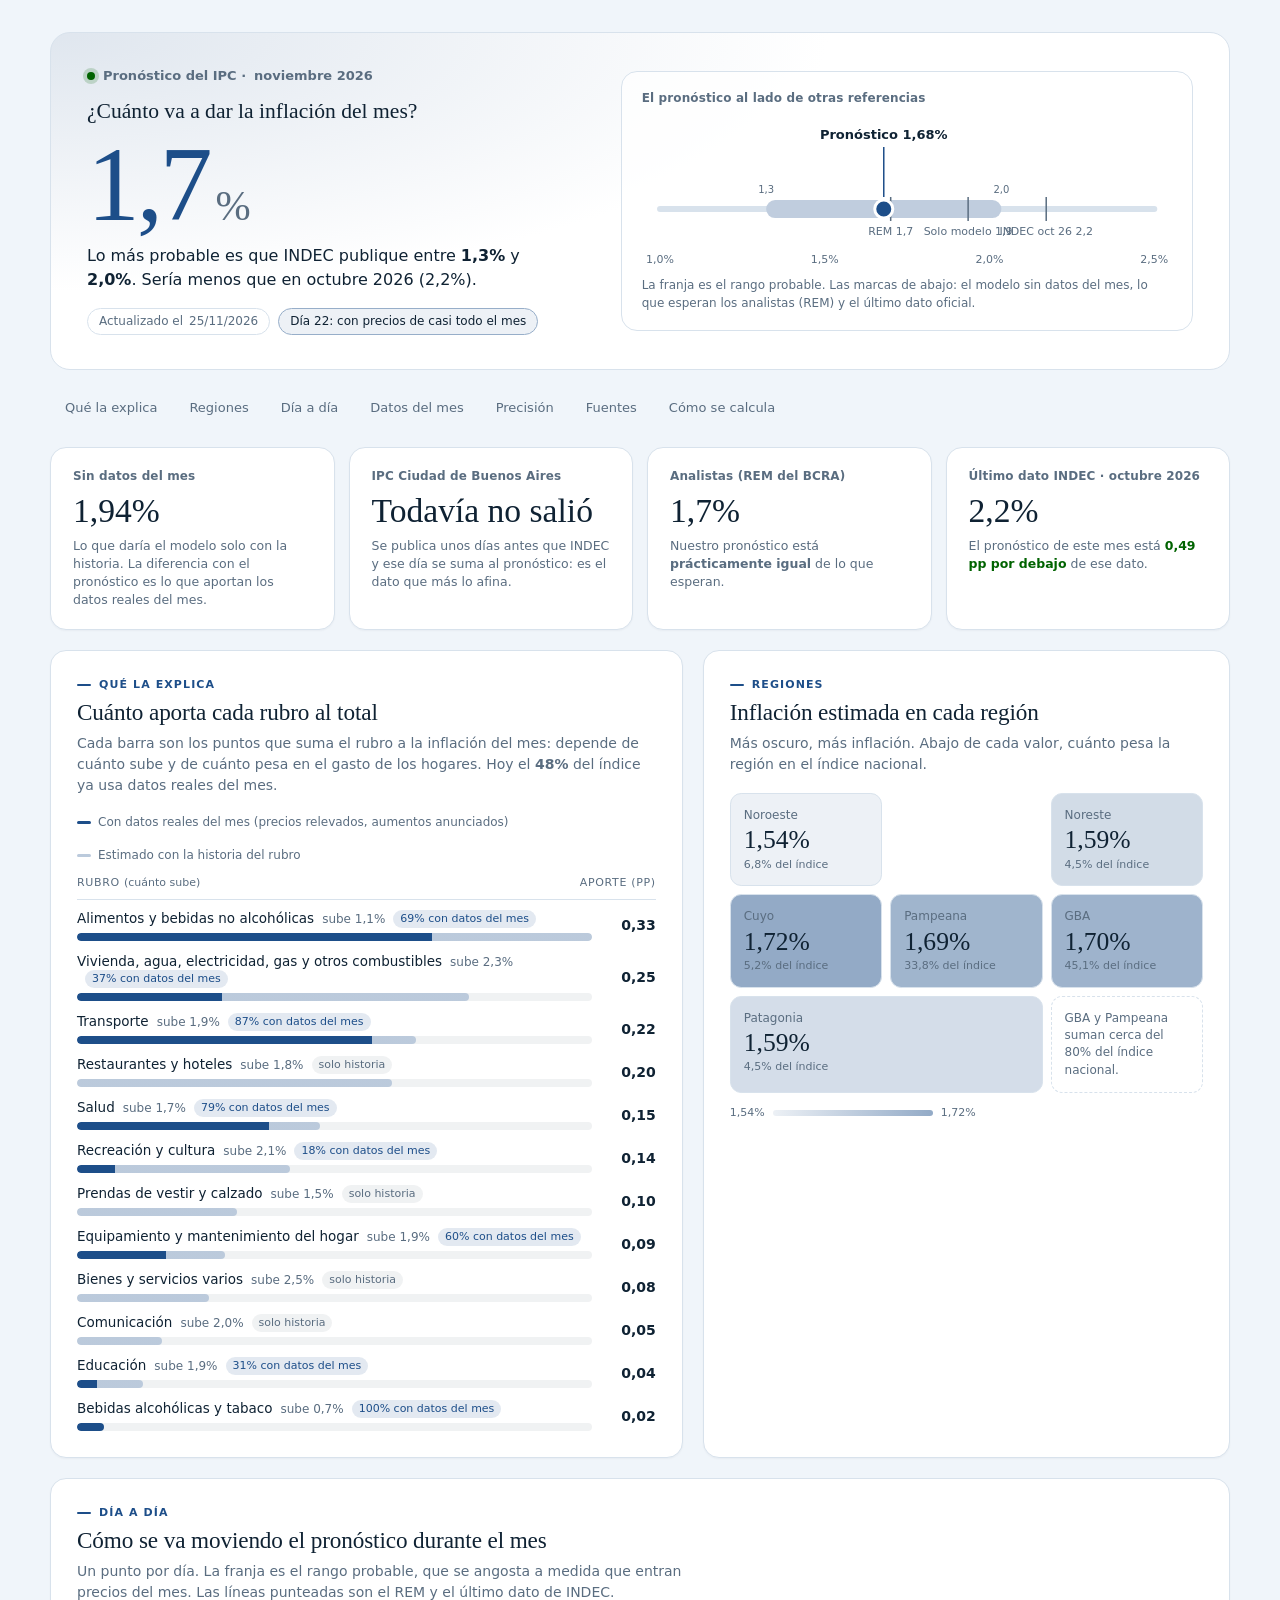
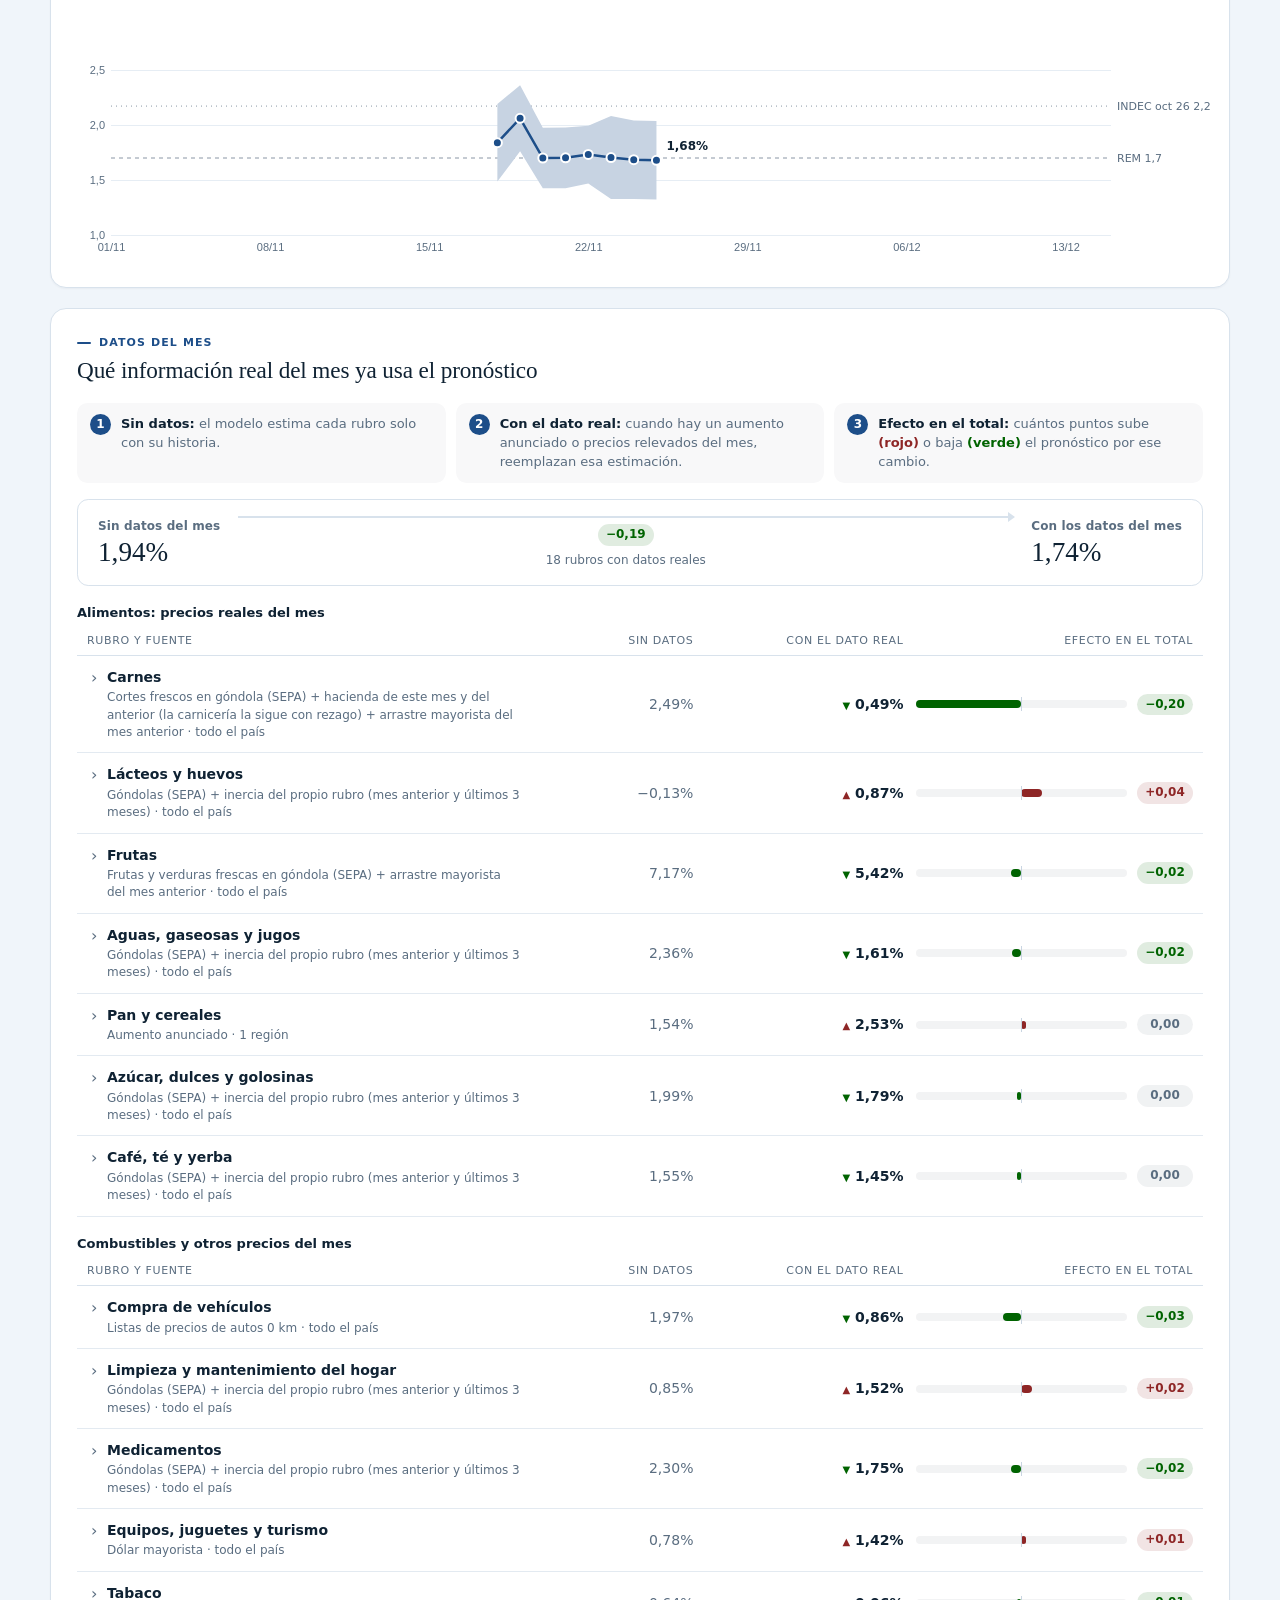
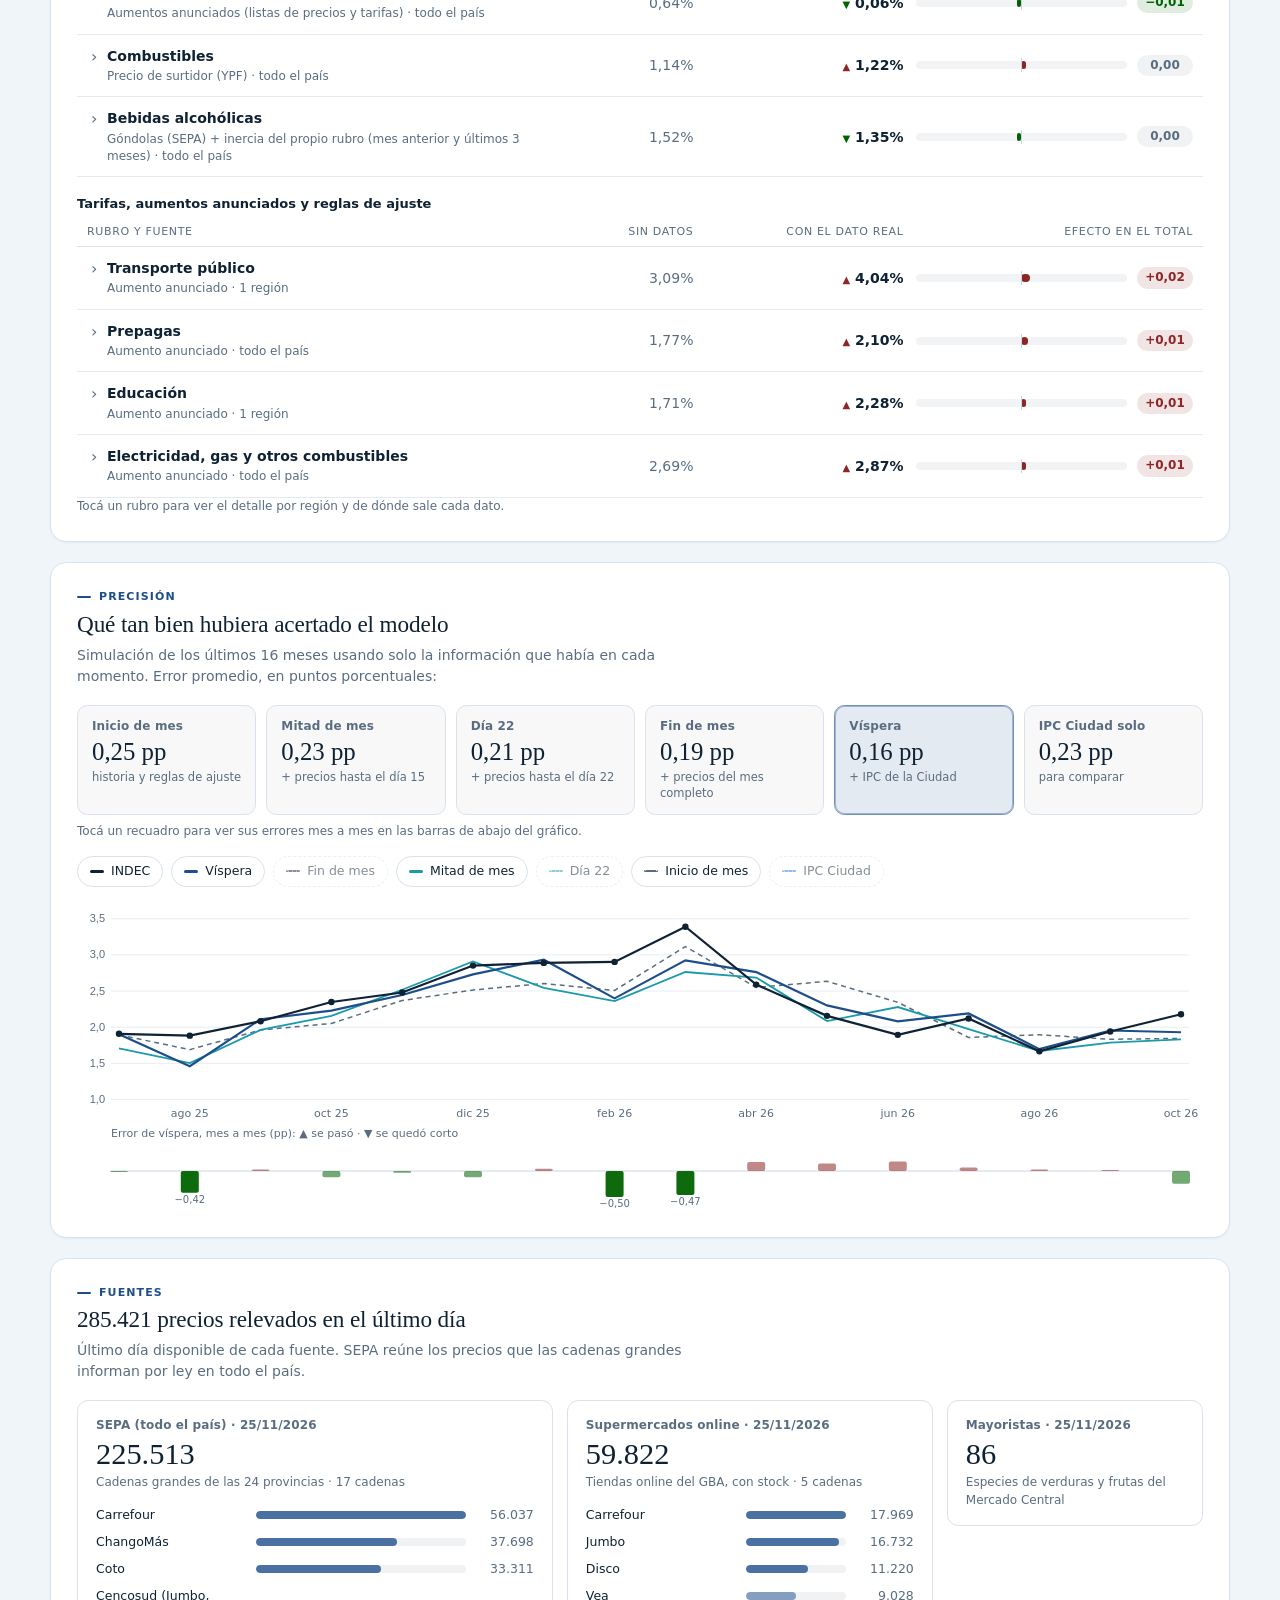
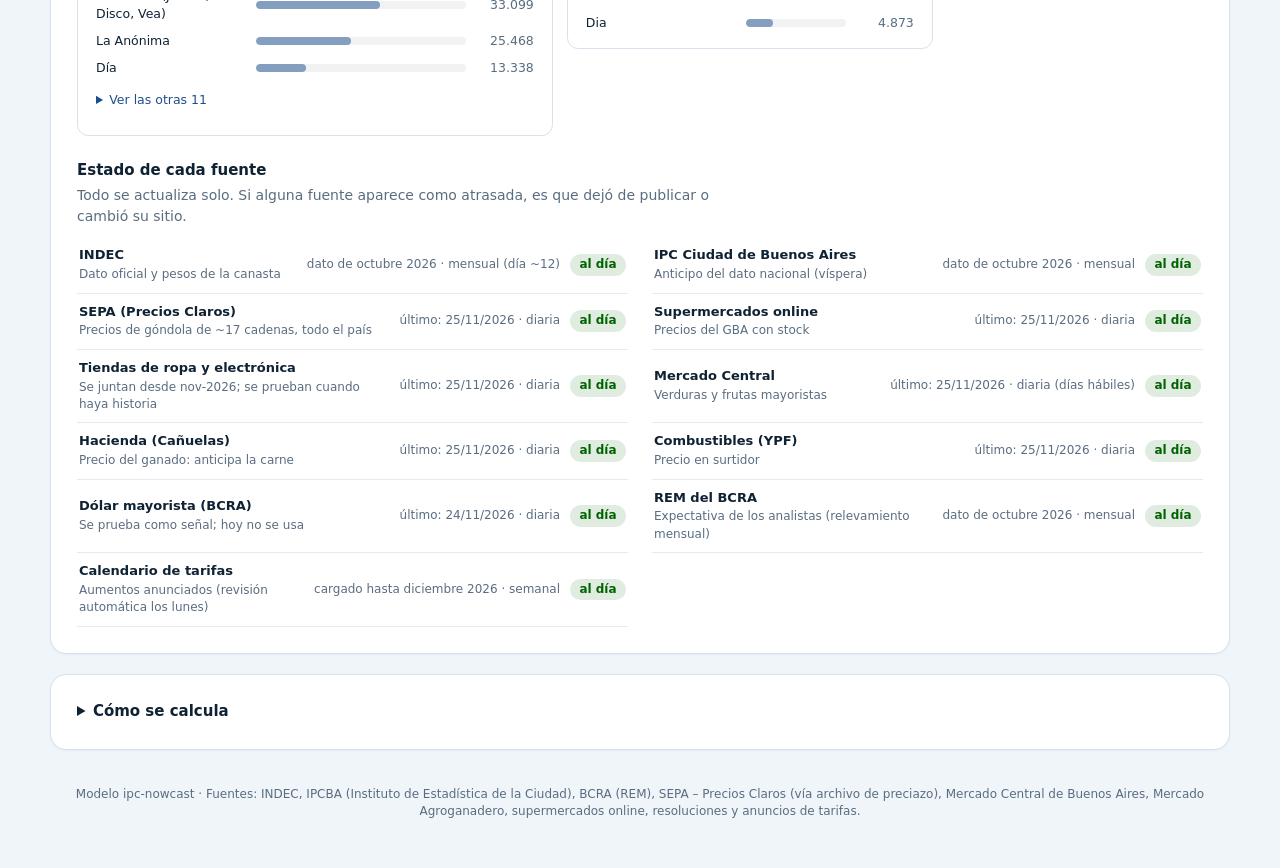
==== commit 06b0559d: "Precios y pronóstico 2026-11-25" ====
--- a/reports/tablero_ipc.html
+++ b/reports/tablero_ipc.html
@@ -3,7 +3,7 @@
 <head>
 <meta charset="utf-8">
 <meta name="viewport" content="width=device-width, initial-scale=1">
-<title>Pronóstico IPC INDEC · 24/11/2026</title>
+<title>Pronóstico IPC INDEC · 25/11/2026</title>
 <style>
 /* Variables de diseño para la versión descargable (paleta "Ocean"; modo oscuro automático). */
 :root {
@@ -369,7 +369,7 @@
 <script>// https://d3js.org v7.9.2 Copyright 2010-2026 Mike Bostock
 !function(t,n){"object"==typeof exports&&"undefined"!=typeof module?n(exports):"function"==typeof define&&define.amd?define(["exports"],n):n((t="undefined"!=typeof globalThis?globalThis:t||self).d3=t.d3||{})}(this,function(t){"use strict";function n(t,n){return null==t||null==n?NaN:t<n?-1:t>n?1:t>=n?0:NaN}function e(t,n){return null==t||null==n?NaN:n<t?-1:n>t?1:n>=t?0:NaN}function r(t){let r,o,a;function u(t,n,e=0,i=t.length){if(e<i){if(0!==r(n,n))return i;do{const r=e+i>>>1;o(t[r],n)<0?e=r+1:i=r}while(e<i)}return e}return 2!==t.length?(r=n,o=(e,r)=>n(t(e),r),a=(n,e)=>t(n)-e):(r=t===n||t===e?t:i,o=t,a=t),{left:u,center:function(t,n,e=0,r=t.length){const i=u(t,n,e,r-1);return i>e&&a(t[i-1],n)>-a(t[i],n)?i-1:i},right:function(t,n,e=0,i=t.length){if(e<i){if(0!==r(n,n))return i;do{const r=e+i>>>1;o(t[r],n)<=0?e=r+1:i=r}while(e<i)}return e}}}function i(){return 0}function o(t){return null===t?NaN:+t}const a=r(n),u=a.right,c=a.left,f=r(o).center;const s=h(g),l=h(function(t){const n=g(t);return(t,e,r,i,o)=>{n(t,e,(r<<=2)+0,(i<<=2)+0,o<<=2),n(t,e,r+1,i+1,o),n(t,e,r+2,i+2,o),n(t,e,r+3,i+3,o)}});function h(t){return function(n,e,r=e){if(!((e=+e)>=0))throw new RangeError("invalid rx");if(!((r=+r)>=0))throw new RangeError("invalid ry");let{data:i,width:o,height:a}=n;if(!((o=Math.floor(o))>=0))throw new RangeError("invalid width");if(!((a=Math.floor(void 0!==a?a:i.length/o))>=0))throw new RangeError("invalid height");if(!o||!a||!e&&!r)return n;const u=e&&t(e),c=r&&t(r),f=i.slice();return u&&c?(d(u,f,i,o,a),d(u,i,f,o,a),d(u,f,i,o,a),p(c,i,f,o,a),p(c,f,i,o,a),p(c,i,f,o,a)):u?(d(u,i,f,o,a),d(u,f,i,o,a),d(u,i,f,o,a)):c&&(p(c,i,f,o,a),p(c,f,i,o,a),p(c,i,f,o,a)),n}}function d(t,n,e,r,i){for(let o=0,a=r*i;o<a;)t(n,e,o,o+=r,1)}function p(t,n,e,r,i){for(let o=0,a=r*i;o<r;++o)t(n,e,o,o+a,r)}function g(t){const n=Math.floor(t);if(n===t)return function(t){const n=2*t+1;return(e,r,i,o,a)=>{if(!((o-=a)>=i))return;let u=t*r[i];const c=a*t;for(let t=i,n=i+c;t<n;t+=a)u+=r[Math.min(o,t)];for(let t=i,f=o;t<=f;t+=a)u+=r[Math.min(o,t+c)],e[t]=u/n,u-=r[Math.max(i,t-c)]}}(t);const e=t-n,r=2*t+1;return(t,i,o,a,u)=>{if(!((a-=u)>=o))return;let c=n*i[o];const f=u*n,s=f+u;for(let t=o,n=o+f;t<n;t+=u)c+=i[Math.min(a,t)];for(let n=o,l=a;n<=l;n+=u)c+=i[Math.min(a,n+f)],t[n]=(c+e*(i[Math.max(o,n-s)]+i[Math.min(a,n+s)]))/r,c-=i[Math.max(o,n-f)]}}function y(t,n){let e=0;if(void 0===n)for(let n of t)null!=n&&(n=+n)>=n&&++e;else{let r=-1;for(let i of t)null!=(i=n(i,++r,t))&&(i=+i)>=i&&++e}return e}function v(t){return 0|t.length}function _(t){return!(t>0)}function b(t){return"object"!=typeof t||"length"in t?t:Array.from(t)}function m(t,n){let e,r=0,i=0,o=0;if(void 0===n)for(let n of t)null!=n&&(n=+n)>=n&&(e=n-i,i+=e/++r,o+=e*(n-i));else{let a=-1;for(let u of t)null!=(u=n(u,++a,t))&&(u=+u)>=u&&(e=u-i,i+=e/++r,o+=e*(u-i))}if(r>1)return o/(r-1)}function x(t,n){const e=m(t,n);return e?Math.sqrt(e):e}function w(t,n){let e,r;if(void 0===n)for(const n of t)null!=n&&(void 0===e?n>=n&&(e=r=n):(e>n&&(e=n),r<n&&(r=n)));else{let i=-1;for(let o of t)null!=(o=n(o,++i,t))&&(void 0===e?o>=o&&(e=r=o):(e>o&&(e=o),r<o&&(r=o)))}return[e,r]}class M{constructor(){this._partials=new Float64Array(32),this._n=0}add(t){const n=this._partials;let e=0;for(let r=0;r<this._n&&r<32;r++){const i=n[r],o=t+i,a=Math.abs(t)<Math.abs(i)?t-(o-i):i-(o-t);a&&(n[e++]=a),t=o}return n[e]=t,this._n=e+1,this}valueOf(){const t=this._partials;let n,e,r,i=this._n,o=0;if(i>0){for(o=t[--i];i>0&&(n=o,e=t[--i],o=n+e,r=e-(o-n),!r););i>0&&(r<0&&t[i-1]<0||r>0&&t[i-1]>0)&&(e=2*r,n=o+e,e==n-o&&(o=n))}return o}}class InternMap extends Map{constructor(t,n=E){if(super(),Object.defineProperties(this,{_intern:{value:new Map},_key:{value:n}}),null!=t)for(const[n,e]of t)this.set(n,e)}get(t){return super.get(A(this,t))}has(t){return super.has(A(this,t))}set(t,n){return super.set(T(this,t),n)}delete(t){return super.delete(S(this,t))}}class InternSet extends Set{constructor(t,n=E){if(super(),Object.defineProperties(this,{_intern:{value:new Map},_key:{value:n}}),null!=t)for(const n of t)this.add(n)}has(t){return super.has(A(this,t))}add(t){return super.add(T(this,t))}delete(t){return super.delete(S(this,t))}}function A({_intern:t,_key:n},e){const r=n(e);return t.has(r)?t.get(r):e}function T({_intern:t,_key:n},e){const r=n(e);return t.has(r)?t.get(r):(t.set(r,e),e)}function S({_intern:t,_key:n},e){const r=n(e);return t.has(r)&&(e=t.get(r),t.delete(r)),e}function E(t){return null!==t&&"object"==typeof t?t.valueOf():t}function N(t){return t}function k(t,...n){return R(t,N,N,n)}function C(t,...n){return R(t,Array.from,N,n)}function P(t,n){for(let e=1,r=n.length;e<r;++e)t=t.flatMap(t=>t.pop().map(([n,e])=>[...t,n,e]));return t}function z(t,n,...e){return R(t,N,n,e)}function $(t,n,...e){return R(t,Array.from,n,e)}function D(t){if(1!==t.length)throw new Error("duplicate key");return t[0]}function R(t,n,e,r){return function t(i,o){if(o>=r.length)return e(i);const a=new InternMap,u=r[o++];let c=-1;for(const t of i){const n=u(t,++c,i),e=a.get(n);e?e.push(t):a.set(n,[t])}for(const[n,e]of a)a.set(n,t(e,o));return n(a)}(t,0)}function F(t,n){return Array.from(n,n=>t[n])}function q(t,...n){if("function"!=typeof t[Symbol.iterator])throw new TypeError("values is not iterable");t=Array.from(t);let[e]=n;if(e&&2!==e.length||n.length>1){const r=Uint32Array.from(t,(t,n)=>n);return n.length>1?(n=n.map(n=>t.map(n)),r.sort((t,e)=>{for(const r of n){const n=U(r[t],r[e]);if(n)return n}})):(e=t.map(e),r.sort((t,n)=>U(e[t],e[n]))),F(t,r)}return t.sort(I(e))}function I(t=n){if(t===n)return U;if("function"!=typeof t)throw new TypeError("compare is not a function");return(n,e)=>{const r=t(n,e);return r||0===r?r:(0===t(e,e))-(0===t(n,n))}}function U(t,n){return(null==t||!(t>=t))-(null==n||!(n>=n))||(t<n?-1:t>n?1:0)}var O=Array.prototype.slice;function B(t){return()=>t}const Y=Math.sqrt(50),L=Math.sqrt(10),j=Math.sqrt(2);function H(t,n,e){const r=(n-t)/Math.max(0,e),i=Math.floor(Math.log10(r)),o=r/Math.pow(10,i),a=o>=Y?10:o>=L?5:o>=j?2:1;let u,c,f;return i<0?(f=Math.pow(10,-i)/a,u=Math.round(t*f),c=Math.round(n*f),u/f<t&&++u,c/f>n&&--c,f=-f):(f=Math.pow(10,i)*a,u=Math.round(t/f),c=Math.round(n/f),u*f<t&&++u,c*f>n&&--c),c<u&&.5<=e&&e<2?H(t,n,2*e):[u,c,f]}function X(t,n,e){if(!((e=+e)>0))return[];if((t=+t)===(n=+n))return[t];const r=n<t,[i,o,a]=r?H(n,t,e):H(t,n,e);if(!(o>=i))return[];const u=o-i+1,c=new Array(u);if(r)if(a<0)for(let t=0;t<u;++t)c[t]=(o-t)/-a;else for(let t=0;t<u;++t)c[t]=(o-t)*a;else if(a<0)for(let t=0;t<u;++t)c[t]=(i+t)/-a;else for(let t=0;t<u;++t)c[t]=(i+t)*a;return c}function G(t,n,e){return H(t=+t,n=+n,e=+e)[2]}function V(t,n,e){e=+e;const r=(n=+n)<(t=+t),i=r?G(n,t,e):G(t,n,e);return(r?-1:1)*(i<0?1/-i:i)}function W(t,n,e){let r;for(;;){const i=G(t,n,e);if(i===r||0===i||!isFinite(i))return[t,n];if(i>0){const e=Math.ceil(t/i),r=Math.floor(n/i);t=(e-(e*i>t))*i,n=(r+(r*i<n))*i}else if(i<0){const e=-i,r=Math.ceil(t*e),o=Math.floor(n*e);t=(r-(r/e>t))/e,n=(o+(o/e<n))/e}r=i}}function Z(t){return Math.max(1,Math.ceil(Math.log(y(t))/Math.LN2)+1)}function K(){var t=N,n=w,e=Z;function r(r){Array.isArray(r)||(r=Array.from(r));var i,o,a,c=r.length,f=new Array(c);for(i=0;i<c;++i)f[i]=t(r[i],i,r);var s=n(f),l=s[0],h=s[1],d=e(f,l,h);if(!Array.isArray(d)){const t=h,e=+d;if(n===w&&([l,h]=W(l,h,e)),(d=X(l,h,e))[0]<=l&&(a=G(l,h,e)),d[d.length-1]>=h)if(t>=h&&n===w){const t=G(l,h,e);isFinite(t)&&(t>0?h=(Math.floor(h/t)+1)*t:t<0&&(h=(Math.ceil(h*-t)+1)/-t))}else d.pop()}for(var p=d.length,g=0,y=p;d[g]<=l;)++g;for(;d[y-1]>h;)--y;(g||y<p)&&(d=d.slice(g,y),p=y-g);var v,_=new Array(p+1);for(i=0;i<=p;++i)(v=_[i]=[]).x0=i>0?d[i-1]:l,v.x1=i<p?d[i]:h;if(isFinite(a)){if(a>0)for(i=0;i<c;++i)null!=(o=f[i])&&l<=o&&o<=h&&_[Math.min(p,Math.floor((o-l)/a))].push(r[i]);else if(a<0)for(i=0;i<c;++i)if(null!=(o=f[i])&&l<=o&&o<=h){const t=Math.floor((l-o)*a);_[Math.min(p,t+(d[t]<=o))].push(r[i])}}else for(i=0;i<c;++i)null!=(o=f[i])&&l<=o&&o<=h&&_[u(d,o,0,p)].push(r[i]);return _}return r.value=function(n){return arguments.length?(t="function"==typeof n?n:B(n),r):t},r.domain=function(t){return arguments.length?(n="function"==typeof t?t:B([t[0],t[1]]),r):n},r.thresholds=function(t){return arguments.length?(e="function"==typeof t?t:B(Array.isArray(t)?O.call(t):t),r):e},r}function Q(t,n){let e;if(void 0===n)for(const n of t)null!=n&&(e<n||void 0===e&&n>=n)&&(e=n);else{let r=-1;for(let i of t)null!=(i=n(i,++r,t))&&(e<i||void 0===e&&i>=i)&&(e=i)}return e}function J(t,n){let e,r=-1,i=-1;if(void 0===n)for(const n of t)++i,null!=n&&(e<n||void 0===e&&n>=n)&&(e=n,r=i);else for(let o of t)null!=(o=n(o,++i,t))&&(e<o||void 0===e&&o>=o)&&(e=o,r=i);return r}function tt(t,n){let e;if(void 0===n)for(const n of t)null!=n&&(e>n||void 0===e&&n>=n)&&(e=n);else{let r=-1;for(let i of t)null!=(i=n(i,++r,t))&&(e>i||void 0===e&&i>=i)&&(e=i)}return e}function nt(t,n){let e,r=-1,i=-1;if(void 0===n)for(const n of t)++i,null!=n&&(e>n||void 0===e&&n>=n)&&(e=n,r=i);else for(let o of t)null!=(o=n(o,++i,t))&&(e>o||void 0===e&&o>=o)&&(e=o,r=i);return r}function et(t,n,e=0,r=1/0,i){if(n=Math.floor(n),e=Math.floor(Math.max(0,e)),r=Math.floor(Math.min(t.length-1,r)),!(e<=n&&n<=r))return t;for(i=void 0===i?U:I(i);r>e;){if(r-e>600){const o=r-e+1,a=n-e+1,u=Math.log(o),c=.5*Math.exp(2*u/3),f=.5*Math.sqrt(u*c*(o-c)/o)*(a-o/2<0?-1:1);et(t,n,Math.max(e,Math.floor(n-a*c/o+f)),Math.min(r,Math.floor(n+(o-a)*c/o+f)),i)}const o=t[n];let a=e,u=r;for(rt(t,e,n),i(t[r],o)>0&&rt(t,e,r);a<u;){for(rt(t,a,u),++a,--u;i(t[a],o)<0;)++a;for(;i(t[u],o)>0;)--u}0===i(t[e],o)?rt(t,e,u):(++u,rt(t,u,r)),u<=n&&(e=u+1),n<=u&&(r=u-1)}return t}function rt(t,n,e){const r=t[n];t[n]=t[e],t[e]=r}function it(t,e=n){let r,i=!1;if(1===e.length){let o;for(const a of t){const t=e(a);(i?n(t,o)>0:0===n(t,t))&&(r=a,o=t,i=!0)}}else for(const n of t)(i?e(n,r)>0:0===e(n,n))&&(r=n,i=!0);return r}function ot(t,n,e){if(t=Float64Array.from(function*(t,n){if(void 0===n)for(let n of t)null!=n&&(n=+n)>=n&&(yield n);else{let e=-1;for(let r of t)null!=(r=n(r,++e,t))&&(r=+r)>=r&&(yield r)}}(t,e)),(r=t.length)&&!isNaN(n=+n)){if(n<=0||r<2)return tt(t);if(n>=1)return Q(t);var r,i=(r-1)*n,o=Math.floor(i),a=Q(et(t,o).subarray(0,o+1));return a+(tt(t.subarray(o+1))-a)*(i-o)}}function at(t,n,e=o){if((r=t.length)&&!isNaN(n=+n)){if(n<=0||r<2)return+e(t[0],0,t);if(n>=1)return+e(t[r-1],r-1,t);var r,i=(r-1)*n,a=Math.floor(i),u=+e(t[a],a,t);return u+(+e(t[a+1],a+1,t)-u)*(i-a)}}function ut(t,n,e=o){if(!isNaN(n=+n)){if(r=Float64Array.from(t,(n,r)=>o(e(t[r],r,t))),n<=0)return nt(r);if(n>=1)return J(r);var r,i=Uint32Array.from(t,(t,n)=>n),a=r.length-1,u=Math.floor(a*n);return et(i,u,0,a,(t,n)=>U(r[t],r[n])),(u=it(i.subarray(0,u+1),t=>r[t]))>=0?u:-1}}function ct(t){return Array.from(function*(t){for(const n of t)yield*n}(t))}function ft(t,n){return[t,n]}function st(t,n,e){t=+t,n=+n,e=(i=arguments.length)<2?(n=t,t=0,1):i<3?1:+e;for(var r=-1,i=0|Math.max(0,Math.ceil((n-t)/e)),o=new Array(i);++r<i;)o[r]=t+r*e;return o}function lt(t,e=n){if(1===e.length)return nt(t,e);let r,i=-1,o=-1;for(const n of t)++o,(i<0?0===e(n,n):e(n,r)<0)&&(r=n,i=o);return i}var ht=dt(Math.random);function dt(t){return function(n,e=0,r=n.length){let i=r-(e=+e);for(;i;){const r=t()*i--|0,o=n[i+e];n[i+e]=n[r+e],n[r+e]=o}return n}}function pt(t){if(!(i=t.length))return[];for(var n=-1,e=tt(t,gt),r=new Array(e);++n<e;)for(var i,o=-1,a=r[n]=new Array(i);++o<i;)a[o]=t[o][n];return r}function gt(t){return t.length}function yt(t){return t instanceof InternSet?t:new InternSet(t)}function vt(t,n){const e=t[Symbol.iterator](),r=new Set;for(const t of n){const n=_t(t);if(r.has(n))continue;let i,o;for(;({value:i,done:o}=e.next());){if(o)return!1;const t=_t(i);if(r.add(t),Object.is(n,t))break}}return!0}function _t(t){return null!==t&&"object"==typeof t?t.valueOf():t}function bt(t){return t}var mt=1e-6;function xt(t){return"translate("+t+",0)"}function wt(t){return"translate(0,"+t+")"}function Mt(t){return n=>+t(n)}function At(t,n){return n=Math.max(0,t.bandwidth()-2*n)/2,t.round()&&(n=Math.round(n)),e=>+t(e)+n}function Tt(){return!this.__axis}function St(t,n){var e=[],r=null,i=null,o=6,a=6,u=3,c="undefined"!=typeof window&&window.devicePixelRatio>1?0:.5,f=1===t||4===t?-1:1,s=4===t||2===t?"x":"y",l=1===t||3===t?xt:wt;function h(h){var d=null==r?n.ticks?n.ticks.apply(n,e):n.domain():r,p=null==i?n.tickFormat?n.tickFormat.apply(n,e):bt:i,g=Math.max(o,0)+u,y=n.range(),v=+y[0]+c,_=+y[y.length-1]+c,b=(n.bandwidth?At:Mt)(n.copy(),c),m=h.selection?h.selection():h,x=m.selectAll(".domain").data([null]),w=m.selectAll(".tick").data(d,n).order(),M=w.exit(),A=w.enter().append("g").attr("class","tick"),T=w.select("line"),S=w.select("text");x=x.merge(x.enter().insert("path",".tick").attr("class","domain").attr("stroke","currentColor")),w=w.merge(A),T=T.merge(A.append("line").attr("stroke","currentColor").attr(s+"2",f*o)),S=S.merge(A.append("text").attr("fill","currentColor").attr(s,f*g).attr("dy",1===t?"0em":3===t?"0.71em":"0.32em")),h!==m&&(x=x.transition(h),w=w.transition(h),T=T.transition(h),S=S.transition(h),M=M.transition(h).attr("opacity",mt).attr("transform",function(t){return isFinite(t=b(t))?l(t+c):this.getAttribute("transform")}),A.attr("opacity",mt).attr("transform",function(t){var n=this.parentNode.__axis;return l((n&&isFinite(n=n(t))?n:b(t))+c)})),M.remove(),x.attr("d",4===t||2===t?a?"M"+f*a+","+v+"H"+c+"V"+_+"H"+f*a:"M"+c+","+v+"V"+_:a?"M"+v+","+f*a+"V"+c+"H"+_+"V"+f*a:"M"+v+","+c+"H"+_),w.attr("opacity",1).attr("transform",function(t){return l(b(t)+c)}),T.attr(s+"2",f*o),S.attr(s,f*g).text(p),m.filter(Tt).attr("fill","none").attr("font-size",10).attr("font-family","sans-serif").attr("text-anchor",2===t?"start":4===t?"end":"middle"),m.each(function(){this.__axis=b})}return h.scale=function(t){return arguments.length?(n=t,h):n},h.ticks=function(){return e=Array.from(arguments),h},h.tickArguments=function(t){return arguments.length?(e=null==t?[]:Array.from(t),h):e.slice()},h.tickValues=function(t){return arguments.length?(r=null==t?null:Array.from(t),h):r&&r.slice()},h.tickFormat=function(t){return arguments.length?(i=t,h):i},h.tickSize=function(t){return arguments.length?(o=a=+t,h):o},h.tickSizeInner=function(t){return arguments.length?(o=+t,h):o},h.tickSizeOuter=function(t){return arguments.length?(a=+t,h):a},h.tickPadding=function(t){return arguments.length?(u=+t,h):u},h.offset=function(t){return arguments.length?(c=+t,h):c},h}var Et={value:()=>{}};function Nt(){for(var t,n=0,e=arguments.length,r={};n<e;++n){if(!(t=arguments[n]+"")||t in r||/[\s.]/.test(t))throw new Error("illegal type: "+t);r[t]=[]}return new kt(r)}function kt(t){this._=t}function Ct(t,n){for(var e,r=0,i=t.length;r<i;++r)if((e=t[r]).name===n)return e.value}function Pt(t,n,e){for(var r=0,i=t.length;r<i;++r)if(t[r].name===n){t[r]=Et,t=t.slice(0,r).concat(t.slice(r+1));break}return null!=e&&t.push({name:n,value:e}),t}kt.prototype=Nt.prototype={constructor:kt,on:function(t,n){var e,r,i=this._,o=(r=i,(t+"").trim().split(/^|\s+/).map(function(t){var n="",e=t.indexOf(".");if(e>=0&&(n=t.slice(e+1),t=t.slice(0,e)),t&&!r.hasOwnProperty(t))throw new Error("unknown type: "+t);return{type:t,name:n}})),a=-1,u=o.length;if(!(arguments.length<2)){if(null!=n&&"function"!=typeof n)throw new Error("invalid callback: "+n);for(;++a<u;)if(e=(t=o[a]).type)i[e]=Pt(i[e],t.name,n);else if(null==n)for(e in i)i[e]=Pt(i[e],t.name,null);return this}for(;++a<u;)if((e=(t=o[a]).type)&&(e=Ct(i[e],t.name)))return e},copy:function(){var t={},n=this._;for(var e in n)t[e]=n[e].slice();return new kt(t)},call:function(t,n){if((e=arguments.length-2)>0)for(var e,r,i=new Array(e),o=0;o<e;++o)i[o]=arguments[o+2];if(!this._.hasOwnProperty(t))throw new Error("unknown type: "+t);for(o=0,e=(r=this._[t]).length;o<e;++o)r[o].value.apply(n,i)},apply:function(t,n,e){if(!this._.hasOwnProperty(t))throw new Error("unknown type: "+t);for(var r=this._[t],i=0,o=r.length;i<o;++i)r[i].value.apply(n,e)}};var zt="http://www.w3.org/1999/xhtml",$t={svg:"http://www.w3.org/2000/svg",xhtml:zt,xlink:"http://www.w3.org/1999/xlink",xml:"http://www.w3.org/XML/1998/namespace",xmlns:"http://www.w3.org/2000/xmlns/"};function Dt(t){var n=t+="",e=n.indexOf(":");return e>=0&&"xmlns"!==(n=t.slice(0,e))&&(t=t.slice(e+1)),$t.hasOwnProperty(n)?{space:$t[n],local:t}:t}function Rt(t){return function(){var n=this.ownerDocument,e=this.namespaceURI;return e===zt&&n.documentElement.namespaceURI===zt?n.createElement(t):n.createElementNS(e,t)}}function Ft(t){return function(){return this.ownerDocument.createElementNS(t.space,t.local)}}function qt(t){var n=Dt(t);return(n.local?Ft:Rt)(n)}function It(){}function Ut(t){return null==t?It:function(){return this.querySelector(t)}}function Ot(t){return null==t?[]:Array.isArray(t)?t:Array.from(t)}function Bt(){return[]}function Yt(t){return null==t?Bt:function(){return this.querySelectorAll(t)}}function Lt(t){return function(){return this.matches(t)}}function jt(t){return function(n){return n.matches(t)}}var Ht=Array.prototype.find;function Xt(){return this.firstElementChild}var Gt=Array.prototype.filter;function Vt(){return Array.from(this.children)}function Wt(t){return new Array(t.length)}function Zt(t,n){this.ownerDocument=t.ownerDocument,this.namespaceURI=t.namespaceURI,this._next=null,this._parent=t,this.__data__=n}function Kt(t,n,e,r,i,o){for(var a,u=0,c=n.length,f=o.length;u<f;++u)(a=n[u])?(a.__data__=o[u],r[u]=a):e[u]=new Zt(t,o[u]);for(;u<c;++u)(a=n[u])&&(i[u]=a)}function Qt(t,n,e,r,i,o,a){var u,c,f,s=new Map,l=n.length,h=o.length,d=new Array(l);for(u=0;u<l;++u)(c=n[u])&&(d[u]=f=a.call(c,c.__data__,u,n)+"",s.has(f)?i[u]=c:s.set(f,c));for(u=0;u<h;++u)f=a.call(t,o[u],u,o)+"",(c=s.get(f))?(r[u]=c,c.__data__=o[u],s.delete(f)):e[u]=new Zt(t,o[u]);for(u=0;u<l;++u)(c=n[u])&&s.get(d[u])===c&&(i[u]=c)}function Jt(t){return t.__data__}function tn(t){return"object"==typeof t&&"length"in t?t:Array.from(t)}function nn(t,n){return t<n?-1:t>n?1:t>=n?0:NaN}function en(t){return function(){this.removeAttribute(t)}}function rn(t){return function(){this.removeAttributeNS(t.space,t.local)}}function on(t,n){return function(){this.setAttribute(t,n)}}function an(t,n){return function(){this.setAttributeNS(t.space,t.local,n)}}function un(t,n){return function(){var e=n.apply(this,arguments);null==e?this.removeAttribute(t):this.setAttribute(t,e)}}function cn(t,n){return function(){var e=n.apply(this,arguments);null==e?this.removeAttributeNS(t.space,t.local):this.setAttributeNS(t.space,t.local,e)}}function fn(t){return t.ownerDocument&&t.ownerDocument.defaultView||t.document&&t||t.defaultView}function sn(t){return function(){this.style.removeProperty(t)}}function ln(t,n,e){return function(){this.style.setProperty(t,n,e)}}function hn(t,n,e){return function(){var r=n.apply(this,arguments);null==r?this.style.removeProperty(t):this.style.setProperty(t,r,e)}}function dn(t,n){return t.style.getPropertyValue(n)||fn(t).getComputedStyle(t,null).getPropertyValue(n)}function pn(t){return function(){delete this[t]}}function gn(t,n){return function(){this[t]=n}}function yn(t,n){return function(){var e=n.apply(this,arguments);null==e?delete this[t]:this[t]=e}}function vn(t){return t.trim().split(/^|\s+/)}function _n(t){return t.classList||new bn(t)}function bn(t){this._node=t,this._names=vn(t.getAttribute("class")||"")}function mn(t,n){for(var e=_n(t),r=-1,i=n.length;++r<i;)e.add(n[r])}function xn(t,n){for(var e=_n(t),r=-1,i=n.length;++r<i;)e.remove(n[r])}function wn(t){return function(){mn(this,t)}}function Mn(t){return function(){xn(this,t)}}function An(t,n){return function(){(n.apply(this,arguments)?mn:xn)(this,t)}}function Tn(){this.textContent=""}function Sn(t){return function(){this.textContent=t}}function En(t){return function(){var n=t.apply(this,arguments);this.textContent=null==n?"":n}}function Nn(){this.innerHTML=""}function kn(t){return function(){this.innerHTML=t}}function Cn(t){return function(){var n=t.apply(this,arguments);this.innerHTML=null==n?"":n}}function Pn(){this.nextSibling&&this.parentNode.appendChild(this)}function zn(){this.previousSibling&&this.parentNode.insertBefore(this,this.parentNode.firstChild)}function $n(){return null}function Dn(){var t=this.parentNode;t&&t.removeChild(this)}function Rn(){var t=this.cloneNode(!1),n=this.parentNode;return n?n.insertBefore(t,this.nextSibling):t}function Fn(){var t=this.cloneNode(!0),n=this.parentNode;return n?n.insertBefore(t,this.nextSibling):t}function qn(t){return function(){var n=this.__on;if(n){for(var e,r=0,i=-1,o=n.length;r<o;++r)e=n[r],t.type&&e.type!==t.type||e.name!==t.name?n[++i]=e:this.removeEventListener(e.type,e.listener,e.options);++i?n.length=i:delete this.__on}}}function In(t,n,e){return function(){var r,i=this.__on,o=function(t){return function(n){t.call(this,n,this.__data__)}}(n);if(i)for(var a=0,u=i.length;a<u;++a)if((r=i[a]).type===t.type&&r.name===t.name)return this.removeEventListener(r.type,r.listener,r.options),this.addEventListener(r.type,r.listener=o,r.options=e),void(r.value=n);this.addEventListener(t.type,o,e),r={type:t.type,name:t.name,value:n,listener:o,options:e},i?i.push(r):this.__on=[r]}}function Un(t,n,e){var r=fn(t),i=r.CustomEvent;"function"==typeof i?i=new i(n,e):(i=r.document.createEvent("Event"),e?(i.initEvent(n,e.bubbles,e.cancelable),i.detail=e.detail):i.initEvent(n,!1,!1)),t.dispatchEvent(i)}function On(t,n){return function(){return Un(this,t,n)}}function Bn(t,n){return function(){return Un(this,t,n.apply(this,arguments))}}Zt.prototype={constructor:Zt,appendChild:function(t){return this._parent.insertBefore(t,this._next)},insertBefore:function(t,n){return this._parent.insertBefore(t,n)},querySelector:function(t){return this._parent.querySelector(t)},querySelectorAll:function(t){return this._parent.querySelectorAll(t)}},bn.prototype={add:function(t){this._names.indexOf(t)<0&&(this._names.push(t),this._node.setAttribute("class",this._names.join(" ")))},remove:function(t){var n=this._names.indexOf(t);n>=0&&(this._names.splice(n,1),this._node.setAttribute("class",this._names.join(" ")))},contains:function(t){return this._names.indexOf(t)>=0}};var Yn=[null];function Ln(t,n){this._groups=t,this._parents=n}function jn(){return new Ln([[document.documentElement]],Yn)}function Hn(t){return"string"==typeof t?new Ln([[document.querySelector(t)]],[document.documentElement]):new Ln([[t]],Yn)}Ln.prototype=jn.prototype={constructor:Ln,select:function(t){"function"!=typeof t&&(t=Ut(t));for(var n=this._groups,e=n.length,r=new Array(e),i=0;i<e;++i)for(var o,a,u=n[i],c=u.length,f=r[i]=new Array(c),s=0;s<c;++s)(o=u[s])&&(a=t.call(o,o.__data__,s,u))&&("__data__"in o&&(a.__data__=o.__data__),f[s]=a);return new Ln(r,this._parents)},selectAll:function(t){t="function"==typeof t?function(t){return function(){return Ot(t.apply(this,arguments))}}(t):Yt(t);for(var n=this._groups,e=n.length,r=[],i=[],o=0;o<e;++o)for(var a,u=n[o],c=u.length,f=0;f<c;++f)(a=u[f])&&(r.push(t.call(a,a.__data__,f,u)),i.push(a));return new Ln(r,i)},selectChild:function(t){return this.select(null==t?Xt:function(t){return function(){return Ht.call(this.children,t)}}("function"==typeof t?t:jt(t)))},selectChildren:function(t){return this.selectAll(null==t?Vt:function(t){return function(){return Gt.call(this.children,t)}}("function"==typeof t?t:jt(t)))},filter:function(t){"function"!=typeof t&&(t=Lt(t));for(var n=this._groups,e=n.length,r=new Array(e),i=0;i<e;++i)for(var o,a=n[i],u=a.length,c=r[i]=[],f=0;f<u;++f)(o=a[f])&&t.call(o,o.__data__,f,a)&&c.push(o);return new Ln(r,this._parents)},data:function(t,n){if(!arguments.length)return Array.from(this,Jt);var e=n?Qt:Kt,r=this._parents,i=this._groups;"function"!=typeof t&&(t=function(t){return function(){return t}}(t));for(var o=i.length,a=new Array(o),u=new Array(o),c=new Array(o),f=0;f<o;++f){var s=r[f],l=i[f],h=l.length,d=tn(t.call(s,s&&s.__data__,f,r)),p=d.length,g=u[f]=new Array(p),y=a[f]=new Array(p);e(s,l,g,y,c[f]=new Array(h),d,n);for(var v,_,b=0,m=0;b<p;++b)if(v=g[b]){for(b>=m&&(m=b+1);!(_=y[m])&&++m<p;);v._next=_||null}}return(a=new Ln(a,r))._enter=u,a._exit=c,a},enter:function(){return new Ln(this._enter||this._groups.map(Wt),this._parents)},exit:function(){return new Ln(this._exit||this._groups.map(Wt),this._parents)},join:function(t,n,e){var r=this.enter(),i=this,o=this.exit();return"function"==typeof t?(r=t(r))&&(r=r.selection()):r=r.append(t+""),null!=n&&(i=n(i))&&(i=i.selection()),null==e?o.remove():e(o),r&&i?r.merge(i).order():i},merge:function(t){for(var n=t.selection?t.selection():t,e=this._groups,r=n._groups,i=e.length,o=r.length,a=Math.min(i,o),u=new Array(i),c=0;c<a;++c)for(var f,s=e[c],l=r[c],h=s.length,d=u[c]=new Array(h),p=0;p<h;++p)(f=s[p]||l[p])&&(d[p]=f);for(;c<i;++c)u[c]=e[c];return new Ln(u,this._parents)},selection:function(){return this},order:function(){for(var t=this._groups,n=-1,e=t.length;++n<e;)for(var r,i=t[n],o=i.length-1,a=i[o];--o>=0;)(r=i[o])&&(a&&4^r.compareDocumentPosition(a)&&a.parentNode.insertBefore(r,a),a=r);return this},sort:function(t){function n(n,e){return n&&e?t(n.__data__,e.__data__):!n-!e}t||(t=nn);for(var e=this._groups,r=e.length,i=new Array(r),o=0;o<r;++o){for(var a,u=e[o],c=u.length,f=i[o]=new Array(c),s=0;s<c;++s)(a=u[s])&&(f[s]=a);f.sort(n)}return new Ln(i,this._parents).order()},call:function(){var t=arguments[0];return arguments[0]=this,t.apply(null,arguments),this},nodes:function(){return Array.from(this)},node:function(){for(var t=this._groups,n=0,e=t.length;n<e;++n)for(var r=t[n],i=0,o=r.length;i<o;++i){var a=r[i];if(a)return a}return null},size:function(){let t=0;for(const n of this)++t;return t},empty:function(){return!this.node()},each:function(t){for(var n=this._groups,e=0,r=n.length;e<r;++e)for(var i,o=n[e],a=0,u=o.length;a<u;++a)(i=o[a])&&t.call(i,i.__data__,a,o);return this},attr:function(t,n){var e=Dt(t);if(arguments.length<2){var r=this.node();return e.local?r.getAttributeNS(e.space,e.local):r.getAttribute(e)}return this.each((null==n?e.local?rn:en:"function"==typeof n?e.local?cn:un:e.local?an:on)(e,n))},style:function(t,n,e){return arguments.length>1?this.each((null==n?sn:"function"==typeof n?hn:ln)(t,n,null==e?"":e)):dn(this.node(),t)},property:function(t,n){return arguments.length>1?this.each((null==n?pn:"function"==typeof n?yn:gn)(t,n)):this.node()[t]},classed:function(t,n){var e=vn(t+"");if(arguments.length<2){for(var r=_n(this.node()),i=-1,o=e.length;++i<o;)if(!r.contains(e[i]))return!1;return!0}return this.each(("function"==typeof n?An:n?wn:Mn)(e,n))},text:function(t){return arguments.length?this.each(null==t?Tn:("function"==typeof t?En:Sn)(t)):this.node().textContent},html:function(t){return arguments.length?this.each(null==t?Nn:("function"==typeof t?Cn:kn)(t)):this.node().innerHTML},raise:function(){return this.each(Pn)},lower:function(){return this.each(zn)},append:function(t){var n="function"==typeof t?t:qt(t);return this.select(function(){return this.appendChild(n.apply(this,arguments))})},insert:function(t,n){var e="function"==typeof t?t:qt(t),r=null==n?$n:"function"==typeof n?n:Ut(n);return this.select(function(){return this.insertBefore(e.apply(this,arguments),r.apply(this,arguments)||null)})},remove:function(){return this.each(Dn)},clone:function(t){return this.select(t?Fn:Rn)},datum:function(t){return arguments.length?this.property("__data__",t):this.node().__data__},on:function(t,n,e){var r,i,o=function(t){return t.trim().split(/^|\s+/).map(function(t){var n="",e=t.indexOf(".");return e>=0&&(n=t.slice(e+1),t=t.slice(0,e)),{type:t,name:n}})}(t+""),a=o.length;if(!(arguments.length<2)){for(u=n?In:qn,r=0;r<a;++r)this.each(u(o[r],n,e));return this}var u=this.node().__on;if(u)for(var c,f=0,s=u.length;f<s;++f)for(r=0,c=u[f];r<a;++r)if((i=o[r]).type===c.type&&i.name===c.name)return c.value},dispatch:function(t,n){return this.each(("function"==typeof n?Bn:On)(t,n))},[Symbol.iterator]:function*(){for(var t=this._groups,n=0,e=t.length;n<e;++n)for(var r,i=t[n],o=0,a=i.length;o<a;++o)(r=i[o])&&(yield r)}};var Xn=0;function Gn(){return new Vn}function Vn(){this._="@"+(++Xn).toString(36)}function Wn(t){let n;for(;n=t.sourceEvent;)t=n;return t}function Zn(t,n){if(t=Wn(t),void 0===n&&(n=t.currentTarget),n){var e=n.ownerSVGElement||n;if(e.createSVGPoint){var r=e.createSVGPoint();return r.x=t.clientX,r.y=t.clientY,[(r=r.matrixTransform(n.getScreenCTM().inverse())).x,r.y]}if(n.getBoundingClientRect){var i=n.getBoundingClientRect();return[t.clientX-i.left-n.clientLeft,t.clientY-i.top-n.clientTop]}}return[t.pageX,t.pageY]}Vn.prototype=Gn.prototype={constructor:Vn,get:function(t){for(var n=this._;!(n in t);)if(!(t=t.parentNode))return;return t[n]},set:function(t,n){return t[this._]=n},remove:function(t){return this._ in t&&delete t[this._]},toString:function(){return this._}};const Kn={passive:!1},Qn={capture:!0,passive:!1};function Jn(t){t.stopImmediatePropagation()}function te(t){t.preventDefault(),t.stopImmediatePropagation()}function ne(t){var n=t.document.documentElement,e=Hn(t).on("dragstart.drag",te,Qn);"onselectstart"in n?e.on("selectstart.drag",te,Qn):(n.__noselect=n.style.MozUserSelect,n.style.MozUserSelect="none")}function ee(t,n){var e=t.document.documentElement,r=Hn(t).on("dragstart.drag",null);n&&(r.on("click.drag",te,Qn),setTimeout(function(){r.on("click.drag",null)},0)),"onselectstart"in e?r.on("selectstart.drag",null):(e.style.MozUserSelect=e.__noselect,delete e.__noselect)}var re=t=>()=>t;function ie(t,{sourceEvent:n,subject:e,target:r,identifier:i,active:o,x:a,y:u,dx:c,dy:f,dispatch:s}){Object.defineProperties(this,{type:{value:t,enumerable:!0,configurable:!0},sourceEvent:{value:n,enumerable:!0,configurable:!0},subject:{value:e,enumerable:!0,configurable:!0},target:{value:r,enumerable:!0,configurable:!0},identifier:{value:i,enumerable:!0,configurable:!0},active:{value:o,enumerable:!0,configurable:!0},x:{value:a,enumerable:!0,configurable:!0},y:{value:u,enumerable:!0,configurable:!0},dx:{value:c,enumerable:!0,configurable:!0},dy:{value:f,enumerable:!0,configurable:!0},_:{value:s}})}function oe(t){return!t.ctrlKey&&!t.button}function ae(){return this.parentNode}function ue(t,n){return null==n?{x:t.x,y:t.y}:n}function ce(){return navigator.maxTouchPoints||"ontouchstart"in this}function fe(t,n,e){t.prototype=n.prototype=e,e.constructor=t}function se(t,n){var e=Object.create(t.prototype);for(var r in n)e[r]=n[r];return e}function le(){}ie.prototype.on=function(){var t=this._.on.apply(this._,arguments);return t===this._?this:t};var he=.7,de=1/he,pe="\\s*([+-]?\\d+)\\s*",ge="\\s*([+-]?(?:\\d*\\.)?\\d+(?:[eE][+-]?\\d+)?)\\s*",ye="\\s*([+-]?(?:\\d*\\.)?\\d+(?:[eE][+-]?\\d+)?)%\\s*",ve=/^#([0-9a-f]{3,8})$/,_e=new RegExp(`^rgb\\(${pe},${pe},${pe}\\)$`),be=new RegExp(`^rgb\\(${ye},${ye},${ye}\\)$`),me=new RegExp(`^rgba\\(${pe},${pe},${pe},${ge}\\)$`),xe=new RegExp(`^rgba\\(${ye},${ye},${ye},${ge}\\)$`),we=new RegExp(`^hsl\\(${ge},${ye},${ye}\\)$`),Me=new RegExp(`^hsla\\(${ge},${ye},${ye},${ge}\\)$`),Ae={aliceblue:15792383,antiquewhite:16444375,aqua:65535,aquamarine:8388564,azure:15794175,beige:16119260,bisque:16770244,black:0,blanchedalmond:16772045,blue:255,blueviolet:9055202,brown:10824234,burlywood:14596231,cadetblue:6266528,chartreuse:8388352,chocolate:13789470,coral:16744272,cornflowerblue:6591981,cornsilk:16775388,crimson:14423100,cyan:65535,darkblue:139,darkcyan:35723,darkgoldenrod:12092939,darkgray:11119017,darkgreen:25600,darkgrey:11119017,darkkhaki:12433259,darkmagenta:9109643,darkolivegreen:5597999,darkorange:16747520,darkorchid:10040012,darkred:9109504,darksalmon:15308410,darkseagreen:9419919,darkslateblue:4734347,darkslategray:3100495,darkslategrey:3100495,darkturquoise:52945,darkviolet:9699539,deeppink:16716947,deepskyblue:49151,dimgray:6908265,dimgrey:6908265,dodgerblue:2003199,firebrick:11674146,floralwhite:16775920,forestgreen:2263842,fuchsia:16711935,gainsboro:14474460,ghostwhite:16316671,gold:16766720,goldenrod:14329120,gray:8421504,green:32768,greenyellow:11403055,grey:8421504,honeydew:15794160,hotpink:16738740,indianred:13458524,indigo:4915330,ivory:16777200,khaki:15787660,lavender:15132410,lavenderblush:16773365,lawngreen:8190976,lemonchiffon:16775885,lightblue:11393254,lightcoral:15761536,lightcyan:14745599,lightgoldenrodyellow:16448210,lightgray:13882323,lightgreen:9498256,lightgrey:13882323,lightpink:16758465,lightsalmon:16752762,lightseagreen:2142890,lightskyblue:8900346,lightslategray:7833753,lightslategrey:7833753,lightsteelblue:11584734,lightyellow:16777184,lime:65280,limegreen:3329330,linen:16445670,magenta:16711935,maroon:8388608,mediumaquamarine:6737322,mediumblue:205,mediumorchid:12211667,mediumpurple:9662683,mediumseagreen:3978097,mediumslateblue:8087790,mediumspringgreen:64154,mediumturquoise:4772300,mediumvioletred:13047173,midnightblue:1644912,mintcream:16121850,mistyrose:16770273,moccasin:16770229,navajowhite:16768685,navy:128,oldlace:16643558,olive:8421376,olivedrab:7048739,orange:16753920,orangered:16729344,orchid:14315734,palegoldenrod:15657130,palegreen:10025880,paleturquoise:11529966,palevioletred:14381203,papayawhip:16773077,peachpuff:16767673,peru:13468991,pink:16761035,plum:14524637,powderblue:11591910,purple:8388736,rebeccapurple:6697881,red:16711680,rosybrown:12357519,royalblue:4286945,saddlebrown:9127187,salmon:16416882,sandybrown:16032864,seagreen:3050327,seashell:16774638,sienna:10506797,silver:12632256,skyblue:8900331,slateblue:6970061,slategray:7372944,slategrey:7372944,snow:16775930,springgreen:65407,steelblue:4620980,tan:13808780,teal:32896,thistle:14204888,tomato:16737095,turquoise:4251856,violet:15631086,wheat:16113331,white:16777215,whitesmoke:16119285,yellow:16776960,yellowgreen:10145074};function Te(){return this.rgb().formatHex()}function Se(){return this.rgb().formatRgb()}function Ee(t){var n,e;return t=(t+"").trim().toLowerCase(),(n=ve.exec(t))?(e=n[1].length,n=parseInt(n[1],16),6===e?Ne(n):3===e?new ze(n>>8&15|n>>4&240,n>>4&15|240&n,(15&n)<<4|15&n,1):8===e?ke(n>>24&255,n>>16&255,n>>8&255,(255&n)/255):4===e?ke(n>>12&15|n>>8&240,n>>8&15|n>>4&240,n>>4&15|240&n,((15&n)<<4|15&n)/255):null):(n=_e.exec(t))?new ze(n[1],n[2],n[3],1):(n=be.exec(t))?new ze(255*n[1]/100,255*n[2]/100,255*n[3]/100,1):(n=me.exec(t))?ke(n[1],n[2],n[3],n[4]):(n=xe.exec(t))?ke(255*n[1]/100,255*n[2]/100,255*n[3]/100,n[4]):(n=we.exec(t))?Ie(n[1],n[2]/100,n[3]/100,1):(n=Me.exec(t))?Ie(n[1],n[2]/100,n[3]/100,n[4]):Ae.hasOwnProperty(t)?Ne(Ae[t]):"transparent"===t?new ze(NaN,NaN,NaN,0):null}function Ne(t){return new ze(t>>16&255,t>>8&255,255&t,1)}function ke(t,n,e,r){return r<=0&&(t=n=e=NaN),new ze(t,n,e,r)}function Ce(t){return t instanceof le||(t=Ee(t)),t?new ze((t=t.rgb()).r,t.g,t.b,t.opacity):new ze}function Pe(t,n,e,r){return 1===arguments.length?Ce(t):new ze(t,n,e,null==r?1:r)}function ze(t,n,e,r){this.r=+t,this.g=+n,this.b=+e,this.opacity=+r}function $e(){return`#${qe(this.r)}${qe(this.g)}${qe(this.b)}`}function De(){const t=Re(this.opacity);return`${1===t?"rgb(":"rgba("}${Fe(this.r)}, ${Fe(this.g)}, ${Fe(this.b)}${1===t?")":`, ${t})`}`}function Re(t){return isNaN(t)?1:Math.max(0,Math.min(1,t))}function Fe(t){return Math.max(0,Math.min(255,Math.round(t)||0))}function qe(t){return((t=Fe(t))<16?"0":"")+t.toString(16)}function Ie(t,n,e,r){return r<=0?t=n=e=NaN:e<=0||e>=1?t=n=NaN:n<=0&&(t=NaN),new Be(t,n,e,r)}function Ue(t){if(t instanceof Be)return new Be(t.h,t.s,t.l,t.opacity);if(t instanceof le||(t=Ee(t)),!t)return new Be;if(t instanceof Be)return t;var n=(t=t.rgb()).r/255,e=t.g/255,r=t.b/255,i=Math.min(n,e,r),o=Math.max(n,e,r),a=NaN,u=o-i,c=(o+i)/2;return u?(a=n===o?(e-r)/u+6*(e<r):e===o?(r-n)/u+2:(n-e)/u+4,u/=c<.5?o+i:2-o-i,a*=60):u=c>0&&c<1?0:a,new Be(a,u,c,t.opacity)}function Oe(t,n,e,r){return 1===arguments.length?Ue(t):new Be(t,n,e,null==r?1:r)}function Be(t,n,e,r){this.h=+t,this.s=+n,this.l=+e,this.opacity=+r}function Ye(t){return(t=(t||0)%360)<0?t+360:t}function Le(t){return Math.max(0,Math.min(1,t||0))}function je(t,n,e){return 255*(t<60?n+(e-n)*t/60:t<180?e:t<240?n+(e-n)*(240-t)/60:n)}fe(le,Ee,{copy(t){return Object.assign(new this.constructor,this,t)},displayable(){return this.rgb().displayable()},hex:Te,formatHex:Te,formatHex8:function(){return this.rgb().formatHex8()},formatHsl:function(){return Ue(this).formatHsl()},formatRgb:Se,toString:Se}),fe(ze,Pe,se(le,{brighter(t){return t=null==t?de:Math.pow(de,t),new ze(this.r*t,this.g*t,this.b*t,this.opacity)},darker(t){return t=null==t?he:Math.pow(he,t),new ze(this.r*t,this.g*t,this.b*t,this.opacity)},rgb(){return this},clamp(){return new ze(Fe(this.r),Fe(this.g),Fe(this.b),Re(this.opacity))},displayable(){return-.5<=this.r&&this.r<255.5&&-.5<=this.g&&this.g<255.5&&-.5<=this.b&&this.b<255.5&&0<=this.opacity&&this.opacity<=1},hex:$e,formatHex:$e,formatHex8:function(){return`#${qe(this.r)}${qe(this.g)}${qe(this.b)}${qe(255*(isNaN(this.opacity)?1:this.opacity))}`},formatRgb:De,toString:De})),fe(Be,Oe,se(le,{brighter(t){return t=null==t?de:Math.pow(de,t),new Be(this.h,this.s,this.l*t,this.opacity)},darker(t){return t=null==t?he:Math.pow(he,t),new Be(this.h,this.s,this.l*t,this.opacity)},rgb(){var t=this.h%360+360*(this.h<0),n=isNaN(t)||isNaN(this.s)?0:this.s,e=this.l,r=e+(e<.5?e:1-e)*n,i=2*e-r;return new ze(je(t>=240?t-240:t+120,i,r),je(t,i,r),je(t<120?t+240:t-120,i,r),this.opacity)},clamp(){return new Be(Ye(this.h),Le(this.s),Le(this.l),Re(this.opacity))},displayable(){return(0<=this.s&&this.s<=1||isNaN(this.s))&&0<=this.l&&this.l<=1&&0<=this.opacity&&this.opacity<=1},formatHsl(){const t=Re(this.opacity);return`${1===t?"hsl(":"hsla("}${Ye(this.h)}, ${100*Le(this.s)}%, ${100*Le(this.l)}%${1===t?")":`, ${t})`}`}}));const He=Math.PI/180,Xe=180/Math.PI,Ge=.96422,Ve=.82521,We=4/29,Ze=6/29,Ke=3*Ze*Ze,Qe=Ze*Ze*Ze;function Je(t){if(t instanceof nr)return new nr(t.l,t.a,t.b,t.opacity);if(t instanceof cr)return fr(t);t instanceof ze||(t=Ce(t));var n,e,r=or(t.r),i=or(t.g),o=or(t.b),a=er((.2225045*r+.7168786*i+.0606169*o)/1);return r===i&&i===o?n=e=a:(n=er((.4360747*r+.3850649*i+.1430804*o)/Ge),e=er((.0139322*r+.0971045*i+.7141733*o)/Ve)),new nr(116*a-16,500*(n-a),200*(a-e),t.opacity)}function tr(t,n,e,r){return 1===arguments.length?Je(t):new nr(t,n,e,null==r?1:r)}function nr(t,n,e,r){this.l=+t,this.a=+n,this.b=+e,this.opacity=+r}function er(t){return t>Qe?Math.pow(t,1/3):t/Ke+We}function rr(t){return t>Ze?t*t*t:Ke*(t-We)}function ir(t){return 255*(t<=.0031308?12.92*t:1.055*Math.pow(t,1/2.4)-.055)}function or(t){return(t/=255)<=.04045?t/12.92:Math.pow((t+.055)/1.055,2.4)}function ar(t){if(t instanceof cr)return new cr(t.h,t.c,t.l,t.opacity);if(t instanceof nr||(t=Je(t)),0===t.a&&0===t.b)return new cr(NaN,0<t.l&&t.l<100?0:NaN,t.l,t.opacity);var n=Math.atan2(t.b,t.a)*Xe;return new cr(n<0?n+360:n,Math.sqrt(t.a*t.a+t.b*t.b),t.l,t.opacity)}function ur(t,n,e,r){return 1===arguments.length?ar(t):new cr(t,n,e,null==r?1:r)}function cr(t,n,e,r){this.h=+t,this.c=+n,this.l=+e,this.opacity=+r}function fr(t){if(isNaN(t.h))return new nr(t.l,0,0,t.opacity);var n=t.h*He;return new nr(t.l,Math.cos(n)*t.c,Math.sin(n)*t.c,t.opacity)}fe(nr,tr,se(le,{brighter(t){return new nr(this.l+18*(null==t?1:t),this.a,this.b,this.opacity)},darker(t){return new nr(this.l-18*(null==t?1:t),this.a,this.b,this.opacity)},rgb(){var t=(this.l+16)/116,n=isNaN(this.a)?t:t+this.a/500,e=isNaN(this.b)?t:t-this.b/200;return new ze(ir(3.1338561*(n=Ge*rr(n))-1.6168667*(t=1*rr(t))-.4906146*(e=Ve*rr(e))),ir(-.9787684*n+1.9161415*t+.033454*e),ir(.0719453*n-.2289914*t+1.4052427*e),this.opacity)}})),fe(cr,ur,se(le,{brighter(t){return new cr(this.h,this.c,this.l+18*(null==t?1:t),this.opacity)},darker(t){return new cr(this.h,this.c,this.l-18*(null==t?1:t),this.opacity)},rgb(){return fr(this).rgb()}}));var sr=-.14861,lr=1.78277,hr=-.29227,dr=-.90649,pr=1.97294,gr=pr*dr,yr=pr*lr,vr=lr*hr-dr*sr;function _r(t,n,e,r){return 1===arguments.length?function(t){if(t instanceof br)return new br(t.h,t.s,t.l,t.opacity);t instanceof ze||(t=Ce(t));var n=t.r/255,e=t.g/255,r=t.b/255,i=(vr*r+gr*n-yr*e)/(vr+gr-yr),o=r-i,a=(pr*(e-i)-hr*o)/dr,u=Math.sqrt(a*a+o*o)/(pr*i*(1-i)),c=u?Math.atan2(a,o)*Xe-120:NaN;return new br(c<0?c+360:c,u,i,t.opacity)}(t):new br(t,n,e,null==r?1:r)}function br(t,n,e,r){this.h=+t,this.s=+n,this.l=+e,this.opacity=+r}function mr(t,n,e,r,i){var o=t*t,a=o*t;return((1-3*t+3*o-a)*n+(4-6*o+3*a)*e+(1+3*t+3*o-3*a)*r+a*i)/6}function xr(t){var n=t.length-1;return function(e){var r=e<=0?e=0:e>=1?(e=1,n-1):Math.floor(e*n),i=t[r],o=t[r+1],a=r>0?t[r-1]:2*i-o,u=r<n-1?t[r+2]:2*o-i;return mr((e-r/n)*n,a,i,o,u)}}function wr(t){var n=t.length;return function(e){var r=Math.floor(((e%=1)<0?++e:e)*n),i=t[(r+n-1)%n],o=t[r%n],a=t[(r+1)%n],u=t[(r+2)%n];return mr((e-r/n)*n,i,o,a,u)}}fe(br,_r,se(le,{brighter(t){return t=null==t?de:Math.pow(de,t),new br(this.h,this.s,this.l*t,this.opacity)},darker(t){return t=null==t?he:Math.pow(he,t),new br(this.h,this.s,this.l*t,this.opacity)},rgb(){var t=isNaN(this.h)?0:(this.h+120)*He,n=+this.l,e=isNaN(this.s)?0:this.s*n*(1-n),r=Math.cos(t),i=Math.sin(t);return new ze(255*(n+e*(sr*r+lr*i)),255*(n+e*(hr*r+dr*i)),255*(n+e*(pr*r)),this.opacity)}}));var Mr=t=>()=>t;function Ar(t,n){return function(e){return t+e*n}}function Tr(t,n){var e=n-t;return e?Ar(t,e>180||e<-180?e-360*Math.round(e/360):e):Mr(isNaN(t)?n:t)}function Sr(t){return 1===(t=+t)?Er:function(n,e){return e-n?function(t,n,e){return t=Math.pow(t,e),n=Math.pow(n,e)-t,e=1/e,function(r){return Math.pow(t+r*n,e)}}(n,e,t):Mr(isNaN(n)?e:n)}}function Er(t,n){var e=n-t;return e?Ar(t,e):Mr(isNaN(t)?n:t)}var Nr=function t(n){var e=Sr(n);function r(t,n){var r=e((t=Pe(t)).r,(n=Pe(n)).r),i=e(t.g,n.g),o=e(t.b,n.b),a=Er(t.opacity,n.opacity);return function(n){return t.r=r(n),t.g=i(n),t.b=o(n),t.opacity=a(n),t+""}}return r.gamma=t,r}(1);function kr(t){return function(n){var e,r,i=n.length,o=new Array(i),a=new Array(i),u=new Array(i);for(e=0;e<i;++e)r=Pe(n[e]),o[e]=r.r||0,a[e]=r.g||0,u[e]=r.b||0;return o=t(o),a=t(a),u=t(u),r.opacity=1,function(t){return r.r=o(t),r.g=a(t),r.b=u(t),r+""}}}var Cr=kr(xr),Pr=kr(wr);function zr(t,n){n||(n=[]);var e,r=t?Math.min(n.length,t.length):0,i=n.slice();return function(o){for(e=0;e<r;++e)i[e]=t[e]*(1-o)+n[e]*o;return i}}function $r(t){return ArrayBuffer.isView(t)&&!(t instanceof DataView)}function Dr(t,n){var e,r=n?n.length:0,i=t?Math.min(r,t.length):0,o=new Array(i),a=new Array(r);for(e=0;e<i;++e)o[e]=Br(t[e],n[e]);for(;e<r;++e)a[e]=n[e];return function(t){for(e=0;e<i;++e)a[e]=o[e](t);return a}}function Rr(t,n){var e=new Date;return t=+t,n=+n,function(r){return e.setTime(t*(1-r)+n*r),e}}function Fr(t,n){return t=+t,n=+n,function(e){return t*(1-e)+n*e}}function qr(t,n){var e,r={},i={};for(e in null!==t&&"object"==typeof t||(t={}),null!==n&&"object"==typeof n||(n={}),n)e in t?r[e]=Br(t[e],n[e]):i[e]=n[e];return function(t){for(e in r)i[e]=r[e](t);return i}}var Ir=/[-+]?(?:\d+\.?\d*|\.?\d+)(?:[eE][-+]?\d+)?/g,Ur=new RegExp(Ir.source,"g");function Or(t,n){var e,r,i,o=Ir.lastIndex=Ur.lastIndex=0,a=-1,u=[],c=[];for(t+="",n+="";(e=Ir.exec(t))&&(r=Ur.exec(n));)(i=r.index)>o&&(i=n.slice(o,i),u[a]?u[a]+=i:u[++a]=i),(e=e[0])===(r=r[0])?u[a]?u[a]+=r:u[++a]=r:(u[++a]=null,c.push({i:a,x:Fr(e,r)})),o=Ur.lastIndex;return o<n.length&&(i=n.slice(o),u[a]?u[a]+=i:u[++a]=i),u.length<2?c[0]?function(t){return function(n){return t(n)+""}}(c[0].x):function(t){return function(){return t}}(n):(n=c.length,function(t){for(var e,r=0;r<n;++r)u[(e=c[r]).i]=e.x(t);return u.join("")})}function Br(t,n){var e,r=typeof n;return null==n||"boolean"===r?Mr(n):("number"===r?Fr:"string"===r?(e=Ee(n))?(n=e,Nr):Or:n instanceof Ee?Nr:n instanceof Date?Rr:$r(n)?zr:Array.isArray(n)?Dr:"function"!=typeof n.valueOf&&"function"!=typeof n.toString||isNaN(n)?qr:Fr)(t,n)}function Yr(t,n){return t=+t,n=+n,function(e){return Math.round(t*(1-e)+n*e)}}var Lr,jr=180/Math.PI,Hr={translateX:0,translateY:0,rotate:0,skewX:0,scaleX:1,scaleY:1};function Xr(t,n,e,r,i,o){var a,u,c;return(a=Math.sqrt(t*t+n*n))&&(t/=a,n/=a),(c=t*e+n*r)&&(e-=t*c,r-=n*c),(u=Math.sqrt(e*e+r*r))&&(e/=u,r/=u,c/=u),t*r<n*e&&(t=-t,n=-n,c=-c,a=-a),{translateX:i,translateY:o,rotate:Math.atan2(n,t)*jr,skewX:Math.atan(c)*jr,scaleX:a,scaleY:u}}function Gr(t,n,e,r){function i(t){return t.length?t.pop()+" ":""}return function(o,a){var u=[],c=[];return o=t(o),a=t(a),function(t,r,i,o,a,u){if(t!==i||r!==o){var c=a.push("translate(",null,n,null,e);u.push({i:c-4,x:Fr(t,i)},{i:c-2,x:Fr(r,o)})}else(i||o)&&a.push("translate("+i+n+o+e)}(o.translateX,o.translateY,a.translateX,a.translateY,u,c),function(t,n,e,o){t!==n?(t-n>180?n+=360:n-t>180&&(t+=360),o.push({i:e.push(i(e)+"rotate(",null,r)-2,x:Fr(t,n)})):n&&e.push(i(e)+"rotate("+n+r)}(o.rotate,a.rotate,u,c),function(t,n,e,o){t!==n?o.push({i:e.push(i(e)+"skewX(",null,r)-2,x:Fr(t,n)}):n&&e.push(i(e)+"skewX("+n+r)}(o.skewX,a.skewX,u,c),function(t,n,e,r,o,a){if(t!==e||n!==r){var u=o.push(i(o)+"scale(",null,",",null,")");a.push({i:u-4,x:Fr(t,e)},{i:u-2,x:Fr(n,r)})}else 1===e&&1===r||o.push(i(o)+"scale("+e+","+r+")")}(o.scaleX,o.scaleY,a.scaleX,a.scaleY,u,c),o=a=null,function(t){for(var n,e=-1,r=c.length;++e<r;)u[(n=c[e]).i]=n.x(t);return u.join("")}}}var Vr=Gr(function(t){const n=new("function"==typeof DOMMatrix?DOMMatrix:WebKitCSSMatrix)(t+"");return n.isIdentity?Hr:Xr(n.a,n.b,n.c,n.d,n.e,n.f)},"px, ","px)","deg)"),Wr=Gr(function(t){return null==t?Hr:(Lr||(Lr=document.createElementNS("http://www.w3.org/2000/svg","g")),Lr.setAttribute("transform",t),(t=Lr.transform.baseVal.consolidate())?Xr((t=t.matrix).a,t.b,t.c,t.d,t.e,t.f):Hr)},", ",")",")");function Zr(t){return((t=Math.exp(t))+1/t)/2}var Kr=function t(n,e,r){function i(t,i){var o,a,u=t[0],c=t[1],f=t[2],s=i[0],l=i[1],h=i[2],d=s-u,p=l-c,g=d*d+p*p;if(g<1e-12)a=Math.log(h/f)/n,o=function(t){return[u+t*d,c+t*p,f*Math.exp(n*t*a)]};else{var y=Math.sqrt(g),v=(h*h-f*f+r*g)/(2*f*e*y),_=(h*h-f*f-r*g)/(2*h*e*y),b=Math.log(Math.sqrt(v*v+1)-v),m=Math.log(Math.sqrt(_*_+1)-_);a=(m-b)/n,o=function(t){var r=t*a,i=Zr(b),o=f/(e*y)*(i*function(t){return((t=Math.exp(2*t))-1)/(t+1)}(n*r+b)-function(t){return((t=Math.exp(t))-1/t)/2}(b));return[u+o*d,c+o*p,f*i/Zr(n*r+b)]}}return o.duration=1e3*Math.abs(a)*n/Math.SQRT2,o}return i.rho=function(n){var e=Math.max(.001,+n),r=e*e;return t(e,r,r*r)},i}(Math.SQRT2,2,4);function Qr(t){return function(n,e){var r=t((n=Oe(n)).h,(e=Oe(e)).h),i=Er(n.s,e.s),o=Er(n.l,e.l),a=Er(n.opacity,e.opacity);return function(t){return n.h=r(t),n.s=i(t),n.l=o(t),n.opacity=a(t),n+""}}}var Jr=Qr(Tr),ti=Qr(Er);function ni(t){return function(n,e){var r=t((n=ur(n)).h,(e=ur(e)).h),i=Er(n.c,e.c),o=Er(n.l,e.l),a=Er(n.opacity,e.opacity);return function(t){return n.h=r(t),n.c=i(t),n.l=o(t),n.opacity=a(t),n+""}}}var ei=ni(Tr),ri=ni(Er);function ii(t){return function n(e){function r(n,r){var i=t((n=_r(n)).h,(r=_r(r)).h),o=Er(n.s,r.s),a=Er(n.l,r.l),u=Er(n.opacity,r.opacity);return function(t){return n.h=i(t),n.s=o(t),n.l=a(Math.pow(t,e)),n.opacity=u(t),n+""}}return e=+e,r.gamma=n,r}(1)}var oi=ii(Tr),ai=ii(Er);function ui(t,n){void 0===n&&(n=t,t=Br);for(var e=0,r=n.length-1,i=n[0],o=new Array(r<0?0:r);e<r;)o[e]=t(i,i=n[++e]);return function(t){var n=Math.max(0,Math.min(r-1,Math.floor(t*=r)));return o[n](t-n)}}var ci,fi,si=0,li=0,hi=0,di=0,pi=0,gi=0,yi="object"==typeof performance&&performance.now?performance:Date,vi="object"==typeof window&&window.requestAnimationFrame?window.requestAnimationFrame.bind(window):function(t){setTimeout(t,17)};function _i(){return pi||(vi(bi),pi=yi.now()+gi)}function bi(){pi=0}function mi(){this._call=this._time=this._next=null}function xi(t,n,e){var r=new mi;return r.restart(t,n,e),r}function wi(){_i(),++si;for(var t,n=ci;n;)(t=pi-n._time)>=0&&n._call.call(void 0,t),n=n._next;--si}function Mi(){pi=(di=yi.now())+gi,si=li=0;try{wi()}finally{si=0,function(){var t,n,e=ci,r=1/0;for(;e;)e._call?(r>e._time&&(r=e._time),t=e,e=e._next):(n=e._next,e._next=null,e=t?t._next=n:ci=n);fi=t,Ti(r)}(),pi=0}}function Ai(){var t=yi.now(),n=t-di;n>1e3&&(gi-=n,di=t)}function Ti(t){si||(li&&(li=clearTimeout(li)),t-pi>24?(t<1/0&&(li=setTimeout(Mi,Math.ceil(t-yi.now()-gi)+1)),hi&&(hi=clearInterval(hi))):(hi||(di=yi.now(),hi=setInterval(Ai,1e3)),si=1,vi(Mi)))}function Si(t,n,e){var r=new mi;return n=null==n?0:+n,r.restart(e=>{r.stop(),t(e+n)},n,e),r}mi.prototype=xi.prototype={constructor:mi,restart:function(t,n,e){if("function"!=typeof t)throw new TypeError("callback is not a function");e=(null==e?_i():+e)+(null==n?0:+n),this._next||fi===this||(fi?fi._next=this:ci=this,fi=this),this._call=t,this._time=e,Ti()},stop:function(){this._call&&(this._call=null,this._time=1/0,Ti())}};function Ei(t){return((t*=2)<=1?t*t:--t*(2-t)+1)/2}function Ni(t){return((t*=2)<=1?t*t*t:(t-=2)*t*t+2)/2}var ki=function t(n){function e(t){return Math.pow(t,n)}return n=+n,e.exponent=t,e}(3),Ci=function t(n){function e(t){return 1-Math.pow(1-t,n)}return n=+n,e.exponent=t,e}(3),Pi=function t(n){function e(t){return((t*=2)<=1?Math.pow(t,n):2-Math.pow(2-t,n))/2}return n=+n,e.exponent=t,e}(3),zi=Math.PI,$i=zi/2;function Di(t){return(1-Math.cos(zi*t))/2}function Ri(t){return 1.0009775171065494*(Math.pow(2,-10*t)-.0009765625)}function Fi(t){return((t*=2)<=1?Ri(1-t):2-Ri(t-1))/2}function qi(t){return((t*=2)<=1?1-Math.sqrt(1-t*t):Math.sqrt(1-(t-=2)*t)+1)/2}var Ii=4/11,Ui=6/11,Oi=8/11,Bi=9/11,Yi=10/11,Li=21/22,ji=7.5625;function Hi(t){return(t=+t)<Ii?ji*t*t:t<Oi?ji*(t-=Ui)*t+.75:t<Yi?ji*(t-=Bi)*t+.9375:ji*(t-=Li)*t+.984375}var Xi=1.70158,Gi=function t(n){function e(t){return(t=+t)*t*(n*(t-1)+t)}return n=+n,e.overshoot=t,e}(Xi),Vi=function t(n){function e(t){return--t*t*((t+1)*n+t)+1}return n=+n,e.overshoot=t,e}(Xi),Wi=function t(n){function e(t){return((t*=2)<1?t*t*((n+1)*t-n):(t-=2)*t*((n+1)*t+n)+2)/2}return n=+n,e.overshoot=t,e}(Xi),Zi=2*Math.PI,Ki=function t(n,e){var r=Math.asin(1/(n=Math.max(1,n)))*(e/=Zi);function i(t){return n*Ri(- --t)*Math.sin((r-t)/e)}return i.amplitude=function(n){return t(n,e*Zi)},i.period=function(e){return t(n,e)},i}(1,.3),Qi=function t(n,e){var r=Math.asin(1/(n=Math.max(1,n)))*(e/=Zi);function i(t){return 1-n*Ri(t=+t)*Math.sin((t+r)/e)}return i.amplitude=function(n){return t(n,e*Zi)},i.period=function(e){return t(n,e)},i}(1,.3),Ji=function t(n,e){var r=Math.asin(1/(n=Math.max(1,n)))*(e/=Zi);function i(t){return((t=2*t-1)<0?n*Ri(-t)*Math.sin((r-t)/e):2-n*Ri(t)*Math.sin((r+t)/e))/2}return i.amplitude=function(n){return t(n,e*Zi)},i.period=function(e){return t(n,e)},i}(1,.3),to=Nt("start","end","cancel","interrupt"),no=[];function eo(t,n,e,r,i,o){var a=t.__transition;if(a){if(e in a)return}else t.__transition={};!function(t,n,e){var r,i=t.__transition;function o(t){e.state=1,e.timer.restart(a,e.delay,e.time),e.delay<=t&&a(t-e.delay)}function a(o){var f,s,l,h;if(1!==e.state)return c();for(f in i)if((h=i[f]).name===e.name){if(3===h.state)return Si(a);4===h.state?(h.state=6,h.timer.stop(),h.on.call("interrupt",t,t.__data__,h.index,h.group),delete i[f]):+f<n&&(h.state=6,h.timer.stop(),h.on.call("cancel",t,t.__data__,h.index,h.group),delete i[f])}if(Si(function(){3===e.state&&(e.state=4,e.timer.restart(u,e.delay,e.time),u(o))}),e.state=2,e.on.call("start",t,t.__data__,e.index,e.group),2===e.state){for(e.state=3,r=new Array(l=e.tween.length),f=0,s=-1;f<l;++f)(h=e.tween[f].value.call(t,t.__data__,e.index,e.group))&&(r[++s]=h);r.length=s+1}}function u(n){for(var i=n<e.duration?e.ease.call(null,n/e.duration):(e.timer.restart(c),e.state=5,1),o=-1,a=r.length;++o<a;)r[o].call(t,i);5===e.state&&(e.on.call("end",t,t.__data__,e.index,e.group),c())}function c(){for(var r in e.state=6,e.timer.stop(),delete i[n],i)return;delete t.__transition}i[n]=e,e.timer=xi(o,0,e.time)}(t,e,{name:n,index:r,group:i,on:to,tween:no,time:o.time,delay:o.delay,duration:o.duration,ease:o.ease,timer:null,state:0})}function ro(t,n){var e=oo(t,n);if(e.state>0)throw new Error("too late; already scheduled");return e}function io(t,n){var e=oo(t,n);if(e.state>3)throw new Error("too late; already running");return e}function oo(t,n){var e=t.__transition;if(!e||!(e=e[n]))throw new Error("transition not found");return e}function ao(t,n){var e,r,i,o=t.__transition,a=!0;if(o){for(i in n=null==n?null:n+"",o)(e=o[i]).name===n?(r=e.state>2&&e.state<5,e.state=6,e.timer.stop(),e.on.call(r?"interrupt":"cancel",t,t.__data__,e.index,e.group),delete o[i]):a=!1;a&&delete t.__transition}}function uo(t,n){var e,r;return function(){var i=io(this,t),o=i.tween;if(o!==e)for(var a=0,u=(r=e=o).length;a<u;++a)if(r[a].name===n){(r=r.slice()).splice(a,1);break}i.tween=r}}function co(t,n,e){var r,i;if("function"!=typeof e)throw new Error;return function(){var o=io(this,t),a=o.tween;if(a!==r){i=(r=a).slice();for(var u={name:n,value:e},c=0,f=i.length;c<f;++c)if(i[c].name===n){i[c]=u;break}c===f&&i.push(u)}o.tween=i}}function fo(t,n,e){var r=t._id;return t.each(function(){var t=io(this,r);(t.value||(t.value={}))[n]=e.apply(this,arguments)}),function(t){return oo(t,r).value[n]}}function so(t,n){var e;return("number"==typeof n?Fr:n instanceof Ee?Nr:(e=Ee(n))?(n=e,Nr):Or)(t,n)}function lo(t){return function(){this.removeAttribute(t)}}function ho(t){return function(){this.removeAttributeNS(t.space,t.local)}}function po(t,n,e){var r,i,o=e+"";return function(){var a=this.getAttribute(t);return a===o?null:a===r?i:i=n(r=a,e)}}function go(t,n,e){var r,i,o=e+"";return function(){var a=this.getAttributeNS(t.space,t.local);return a===o?null:a===r?i:i=n(r=a,e)}}function yo(t,n,e){var r,i,o;return function(){var a,u,c=e(this);if(null!=c)return(a=this.getAttribute(t))===(u=c+"")?null:a===r&&u===i?o:(i=u,o=n(r=a,c));this.removeAttribute(t)}}function vo(t,n,e){var r,i,o;return function(){var a,u,c=e(this);if(null!=c)return(a=this.getAttributeNS(t.space,t.local))===(u=c+"")?null:a===r&&u===i?o:(i=u,o=n(r=a,c));this.removeAttributeNS(t.space,t.local)}}function _o(t,n){var e,r;function i(){var i=n.apply(this,arguments);return i!==r&&(e=(r=i)&&function(t,n){return function(e){this.setAttributeNS(t.space,t.local,n.call(this,e))}}(t,i)),e}return i._value=n,i}function bo(t,n){var e,r;function i(){var i=n.apply(this,arguments);return i!==r&&(e=(r=i)&&function(t,n){return function(e){this.setAttribute(t,n.call(this,e))}}(t,i)),e}return i._value=n,i}function mo(t,n){return function(){ro(this,t).delay=+n.apply(this,arguments)}}function xo(t,n){return n=+n,function(){ro(this,t).delay=n}}function wo(t,n){return function(){io(this,t).duration=+n.apply(this,arguments)}}function Mo(t,n){return n=+n,function(){io(this,t).duration=n}}var Ao=jn.prototype.constructor;function To(t){return function(){this.style.removeProperty(t)}}var So=0;function Eo(t,n,e,r){this._groups=t,this._parents=n,this._name=e,this._id=r}function No(t){return jn().transition(t)}function ko(){return++So}var Co=jn.prototype;Eo.prototype=No.prototype={constructor:Eo,select:function(t){var n=this._name,e=this._id;"function"!=typeof t&&(t=Ut(t));for(var r=this._groups,i=r.length,o=new Array(i),a=0;a<i;++a)for(var u,c,f=r[a],s=f.length,l=o[a]=new Array(s),h=0;h<s;++h)(u=f[h])&&(c=t.call(u,u.__data__,h,f))&&("__data__"in u&&(c.__data__=u.__data__),l[h]=c,eo(l[h],n,e,h,l,oo(u,e)));return new Eo(o,this._parents,n,e)},selectAll:function(t){var n=this._name,e=this._id;"function"!=typeof t&&(t=Yt(t));for(var r=this._groups,i=r.length,o=[],a=[],u=0;u<i;++u)for(var c,f=r[u],s=f.length,l=0;l<s;++l)if(c=f[l]){for(var h,d=t.call(c,c.__data__,l,f),p=oo(c,e),g=0,y=d.length;g<y;++g)(h=d[g])&&eo(h,n,e,g,d,p);o.push(d),a.push(c)}return new Eo(o,a,n,e)},selectChild:Co.selectChild,selectChildren:Co.selectChildren,filter:function(t){"function"!=typeof t&&(t=Lt(t));for(var n=this._groups,e=n.length,r=new Array(e),i=0;i<e;++i)for(var o,a=n[i],u=a.length,c=r[i]=[],f=0;f<u;++f)(o=a[f])&&t.call(o,o.__data__,f,a)&&c.push(o);return new Eo(r,this._parents,this._name,this._id)},merge:function(t){if(t._id!==this._id)throw new Error;for(var n=this._groups,e=t._groups,r=n.length,i=e.length,o=Math.min(r,i),a=new Array(r),u=0;u<o;++u)for(var c,f=n[u],s=e[u],l=f.length,h=a[u]=new Array(l),d=0;d<l;++d)(c=f[d]||s[d])&&(h[d]=c);for(;u<r;++u)a[u]=n[u];return new Eo(a,this._parents,this._name,this._id)},selection:function(){return new Ao(this._groups,this._parents)},transition:function(){for(var t=this._name,n=this._id,e=ko(),r=this._groups,i=r.length,o=0;o<i;++o)for(var a,u=r[o],c=u.length,f=0;f<c;++f)if(a=u[f]){var s=oo(a,n);eo(a,t,e,f,u,{time:s.time+s.delay+s.duration,delay:0,duration:s.duration,ease:s.ease})}return new Eo(r,this._parents,t,e)},call:Co.call,nodes:Co.nodes,node:Co.node,size:Co.size,empty:Co.empty,each:Co.each,on:function(t,n){var e=this._id;return arguments.length<2?oo(this.node(),e).on.on(t):this.each(function(t,n,e){var r,i,o=function(t){return(t+"").trim().split(/^|\s+/).every(function(t){var n=t.indexOf(".");return n>=0&&(t=t.slice(0,n)),!t||"start"===t})}(n)?ro:io;return function(){var a=o(this,t),u=a.on;u!==r&&(i=(r=u).copy()).on(n,e),a.on=i}}(e,t,n))},attr:function(t,n){var e=Dt(t),r="transform"===e?Wr:so;return this.attrTween(t,"function"==typeof n?(e.local?vo:yo)(e,r,fo(this,"attr."+t,n)):null==n?(e.local?ho:lo)(e):(e.local?go:po)(e,r,n))},attrTween:function(t,n){var e="attr."+t;if(arguments.length<2)return(e=this.tween(e))&&e._value;if(null==n)return this.tween(e,null);if("function"!=typeof n)throw new Error;var r=Dt(t);return this.tween(e,(r.local?_o:bo)(r,n))},style:function(t,n,e){var r="transform"==(t+="")?Vr:so;return null==n?this.styleTween(t,function(t,n){var e,r,i;return function(){var o=dn(this,t),a=(this.style.removeProperty(t),dn(this,t));return o===a?null:o===e&&a===r?i:i=n(e=o,r=a)}}(t,r)).on("end.style."+t,To(t)):"function"==typeof n?this.styleTween(t,function(t,n,e){var r,i,o;return function(){var a=dn(this,t),u=e(this),c=u+"";return null==u&&(this.style.removeProperty(t),c=u=dn(this,t)),a===c?null:a===r&&c===i?o:(i=c,o=n(r=a,u))}}(t,r,fo(this,"style."+t,n))).each(function(t,n){var e,r,i,o,a="style."+n,u="end."+a;return function(){var c=io(this,t),f=c.on,s=null==c.value[a]?o||(o=To(n)):void 0;f===e&&i===s||(r=(e=f).copy()).on(u,i=s),c.on=r}}(this._id,t)):this.styleTween(t,function(t,n,e){var r,i,o=e+"";return function(){var a=dn(this,t);return a===o?null:a===r?i:i=n(r=a,e)}}(t,r,n),e).on("end.style."+t,null)},styleTween:function(t,n,e){var r="style."+(t+="");if(arguments.length<2)return(r=this.tween(r))&&r._value;if(null==n)return this.tween(r,null);if("function"!=typeof n)throw new Error;return this.tween(r,function(t,n,e){var r,i;function o(){var o=n.apply(this,arguments);return o!==i&&(r=(i=o)&&function(t,n,e){return function(r){this.style.setProperty(t,n.call(this,r),e)}}(t,o,e)),r}return o._value=n,o}(t,n,null==e?"":e))},text:function(t){return this.tween("text","function"==typeof t?function(t){return function(){var n=t(this);this.textContent=null==n?"":n}}(fo(this,"text",t)):function(t){return function(){this.textContent=t}}(null==t?"":t+""))},textTween:function(t){var n="text";if(arguments.length<1)return(n=this.tween(n))&&n._value;if(null==t)return this.tween(n,null);if("function"!=typeof t)throw new Error;return this.tween(n,function(t){var n,e;function r(){var r=t.apply(this,arguments);return r!==e&&(n=(e=r)&&function(t){return function(n){this.textContent=t.call(this,n)}}(r)),n}return r._value=t,r}(t))},remove:function(){return this.on("end.remove",function(t){return function(){var n=this.parentNode;for(var e in this.__transition)if(+e!==t)return;n&&n.removeChild(this)}}(this._id))},tween:function(t,n){var e=this._id;if(t+="",arguments.length<2){for(var r,i=oo(this.node(),e).tween,o=0,a=i.length;o<a;++o)if((r=i[o]).name===t)return r.value;return null}return this.each((null==n?uo:co)(e,t,n))},delay:function(t){var n=this._id;return arguments.length?this.each(("function"==typeof t?mo:xo)(n,t)):oo(this.node(),n).delay},duration:function(t){var n=this._id;return arguments.length?this.each(("function"==typeof t?wo:Mo)(n,t)):oo(this.node(),n).duration},ease:function(t){var n=this._id;return arguments.length?this.each(function(t,n){if("function"!=typeof n)throw new Error;return function(){io(this,t).ease=n}}(n,t)):oo(this.node(),n).ease},easeVarying:function(t){if("function"!=typeof t)throw new Error;return this.each(function(t,n){return function(){var e=n.apply(this,arguments);if("function"!=typeof e)throw new Error;io(this,t).ease=e}}(this._id,t))},end:function(){var t,n,e=this,r=e._id,i=e.size();return new Promise(function(o,a){var u={value:a},c={value:function(){0===--i&&o()}};e.each(function(){var e=io(this,r),i=e.on;i!==t&&((n=(t=i).copy())._.cancel.push(u),n._.interrupt.push(u),n._.end.push(c)),e.on=n}),0===i&&o()})},[Symbol.iterator]:Co[Symbol.iterator]};var Po={time:null,delay:0,duration:250,ease:Ni};function zo(t,n){for(var e;!(e=t.__transition)||!(e=e[n]);)if(!(t=t.parentNode))throw new Error(`transition ${n} not found`);return e}jn.prototype.interrupt=function(t){return this.each(function(){ao(this,t)})},jn.prototype.transition=function(t){var n,e;t instanceof Eo?(n=t._id,t=t._name):(n=ko(),(e=Po).time=_i(),t=null==t?null:t+"");for(var r=this._groups,i=r.length,o=0;o<i;++o)for(var a,u=r[o],c=u.length,f=0;f<c;++f)(a=u[f])&&eo(a,t,n,f,u,e||zo(a,n));return new Eo(r,this._parents,t,n)};var $o=[null];var Do=t=>()=>t;function Ro(t,{sourceEvent:n,target:e,selection:r,mode:i,dispatch:o}){Object.defineProperties(this,{type:{value:t,enumerable:!0,configurable:!0},sourceEvent:{value:n,enumerable:!0,configurable:!0},target:{value:e,enumerable:!0,configurable:!0},selection:{value:r,enumerable:!0,configurable:!0},mode:{value:i,enumerable:!0,configurable:!0},_:{value:o}})}function Fo(t){t.preventDefault(),t.stopImmediatePropagation()}var qo={name:"drag"},Io={name:"space"},Uo={name:"handle"},Oo={name:"center"};const{abs:Bo,max:Yo,min:Lo}=Math;function jo(t){return[+t[0],+t[1]]}function Ho(t){return[jo(t[0]),jo(t[1])]}var Xo={name:"x",handles:["w","e"].map(ta),input:function(t,n){return null==t?null:[[+t[0],n[0][1]],[+t[1],n[1][1]]]},output:function(t){return t&&[t[0][0],t[1][0]]}},Go={name:"y",handles:["n","s"].map(ta),input:function(t,n){return null==t?null:[[n[0][0],+t[0]],[n[1][0],+t[1]]]},output:function(t){return t&&[t[0][1],t[1][1]]}},Vo={name:"xy",handles:["n","w","e","s","nw","ne","sw","se"].map(ta),input:function(t){return null==t?null:Ho(t)},output:function(t){return t}},Wo={overlay:"crosshair",selection:"move",n:"ns-resize",e:"ew-resize",s:"ns-resize",w:"ew-resize",nw:"nwse-resize",ne:"nesw-resize",se:"nwse-resize",sw:"nesw-resize"},Zo={e:"w",w:"e",nw:"ne",ne:"nw",se:"sw",sw:"se"},Ko={n:"s",s:"n",nw:"sw",ne:"se",se:"ne",sw:"nw"},Qo={overlay:1,selection:1,n:null,e:1,s:null,w:-1,nw:-1,ne:1,se:1,sw:-1},Jo={overlay:1,selection:1,n:-1,e:null,s:1,w:null,nw:-1,ne:-1,se:1,sw:1};function ta(t){return{type:t}}function na(t){return!t.ctrlKey&&!t.button}function ea(){var t=this.ownerSVGElement||this;return t.hasAttribute("viewBox")?[[(t=t.viewBox.baseVal).x,t.y],[t.x+t.width,t.y+t.height]]:[[0,0],[t.width.baseVal.value,t.height.baseVal.value]]}function ra(){return navigator.maxTouchPoints||"ontouchstart"in this}function ia(t){for(;!t.__brush;)if(!(t=t.parentNode))return;return t.__brush}function oa(t){var n,e=ea,r=na,i=ra,o=!0,a=Nt("start","brush","end"),u=6;function c(n){var e=n.property("__brush",g).selectAll(".overlay").data([ta("overlay")]);e.enter().append("rect").attr("class","overlay").attr("pointer-events","all").attr("cursor",Wo.overlay).merge(e).each(function(){var t=ia(this).extent;Hn(this).attr("x",t[0][0]).attr("y",t[0][1]).attr("width",t[1][0]-t[0][0]).attr("height",t[1][1]-t[0][1])}),n.selectAll(".selection").data([ta("selection")]).enter().append("rect").attr("class","selection").attr("cursor",Wo.selection).attr("fill","#777").attr("fill-opacity",.3).attr("stroke","#fff").attr("shape-rendering","crispEdges");var r=n.selectAll(".handle").data(t.handles,function(t){return t.type});r.exit().remove(),r.enter().append("rect").attr("class",function(t){return"handle handle--"+t.type}).attr("cursor",function(t){return Wo[t.type]}),n.each(f).attr("fill","none").attr("pointer-events","all").on("mousedown.brush",h).filter(i).on("touchstart.brush",h).on("touchmove.brush",d).on("touchend.brush touchcancel.brush",p).style("touch-action","none").style("-webkit-tap-highlight-color","rgba(0,0,0,0)")}function f(){var t=Hn(this),n=ia(this).selection;n?(t.selectAll(".selection").style("display",null).attr("x",n[0][0]).attr("y",n[0][1]).attr("width",n[1][0]-n[0][0]).attr("height",n[1][1]-n[0][1]),t.selectAll(".handle").style("display",null).attr("x",function(t){return"e"===t.type[t.type.length-1]?n[1][0]-u/2:n[0][0]-u/2}).attr("y",function(t){return"s"===t.type[0]?n[1][1]-u/2:n[0][1]-u/2}).attr("width",function(t){return"n"===t.type||"s"===t.type?n[1][0]-n[0][0]+u:u}).attr("height",function(t){return"e"===t.type||"w"===t.type?n[1][1]-n[0][1]+u:u})):t.selectAll(".selection,.handle").style("display","none").attr("x",null).attr("y",null).attr("width",null).attr("height",null)}function s(t,n,e){var r=t.__brush.emitter;return!r||e&&r.clean?new l(t,n,e):r}function l(t,n,e){this.that=t,this.args=n,this.state=t.__brush,this.active=0,this.clean=e}function h(e){if((!n||e.touches)&&r.apply(this,arguments)){var i,a,u,c,l,h,d,p,g,y,v,_=this,b=e.target.__data__.type,m="selection"===(o&&e.metaKey?b="overlay":b)?qo:o&&e.altKey?Oo:Uo,x=t===Go?null:Qo[b],w=t===Xo?null:Jo[b],M=ia(_),A=M.extent,T=M.selection,S=A[0][0],E=A[0][1],N=A[1][0],k=A[1][1],C=0,P=0,z=x&&w&&o&&e.shiftKey,$=Array.from(e.touches||[e],t=>{const n=t.identifier;return(t=Zn(t,_)).point0=t.slice(),t.identifier=n,t});ao(_);var D=s(_,arguments,!0).beforestart();if("overlay"===b){T&&(g=!0);const n=[$[0],$[1]||$[0]];M.selection=T=[[i=t===Go?S:Lo(n[0][0],n[1][0]),u=t===Xo?E:Lo(n[0][1],n[1][1])],[l=t===Go?N:Yo(n[0][0],n[1][0]),d=t===Xo?k:Yo(n[0][1],n[1][1])]],$.length>1&&U(e)}else i=T[0][0],u=T[0][1],l=T[1][0],d=T[1][1];a=i,c=u,h=l,p=d;var R=Hn(_).attr("pointer-events","none"),F=R.selectAll(".overlay").attr("cursor",Wo[b]);if(e.touches)D.moved=I,D.ended=O;else{var q=Hn(e.view).on("mousemove.brush",I,!0).on("mouseup.brush",O,!0);o&&q.on("keydown.brush",function(t){switch(t.keyCode){case 16:z=x&&w;break;case 18:m===Uo&&(x&&(l=h-C*x,i=a+C*x),w&&(d=p-P*w,u=c+P*w),m=Oo,U(t));break;case 32:m!==Uo&&m!==Oo||(x<0?l=h-C:x>0&&(i=a-C),w<0?d=p-P:w>0&&(u=c-P),m=Io,F.attr("cursor",Wo.selection),U(t));break;default:return}Fo(t)},!0).on("keyup.brush",function(t){switch(t.keyCode){case 16:z&&(y=v=z=!1,U(t));break;case 18:m===Oo&&(x<0?l=h:x>0&&(i=a),w<0?d=p:w>0&&(u=c),m=Uo,U(t));break;case 32:m===Io&&(t.altKey?(x&&(l=h-C*x,i=a+C*x),w&&(d=p-P*w,u=c+P*w),m=Oo):(x<0?l=h:x>0&&(i=a),w<0?d=p:w>0&&(u=c),m=Uo),F.attr("cursor",Wo[b]),U(t));break;default:return}Fo(t)},!0),ne(e.view)}f.call(_),D.start(e,m.name)}function I(t){for(const n of t.changedTouches||[t])for(const t of $)t.identifier===n.identifier&&(t.cur=Zn(n,_));if(z&&!y&&!v&&1===$.length){const t=$[0];Bo(t.cur[0]-t[0])>Bo(t.cur[1]-t[1])?v=!0:y=!0}for(const t of $)t.cur&&(t[0]=t.cur[0],t[1]=t.cur[1]);g=!0,Fo(t),U(t)}function U(t){const n=$[0],e=n.point0;var r;switch(C=n[0]-e[0],P=n[1]-e[1],m){case Io:case qo:x&&(C=Yo(S-i,Lo(N-l,C)),a=i+C,h=l+C),w&&(P=Yo(E-u,Lo(k-d,P)),c=u+P,p=d+P);break;case Uo:$[1]?(x&&(a=Yo(S,Lo(N,$[0][0])),h=Yo(S,Lo(N,$[1][0])),x=1),w&&(c=Yo(E,Lo(k,$[0][1])),p=Yo(E,Lo(k,$[1][1])),w=1)):(x<0?(C=Yo(S-i,Lo(N-i,C)),a=i+C,h=l):x>0&&(C=Yo(S-l,Lo(N-l,C)),a=i,h=l+C),w<0?(P=Yo(E-u,Lo(k-u,P)),c=u+P,p=d):w>0&&(P=Yo(E-d,Lo(k-d,P)),c=u,p=d+P));break;case Oo:x&&(a=Yo(S,Lo(N,i-C*x)),h=Yo(S,Lo(N,l+C*x))),w&&(c=Yo(E,Lo(k,u-P*w)),p=Yo(E,Lo(k,d+P*w)))}h<a&&(x*=-1,r=i,i=l,l=r,r=a,a=h,h=r,b in Zo&&F.attr("cursor",Wo[b=Zo[b]])),p<c&&(w*=-1,r=u,u=d,d=r,r=c,c=p,p=r,b in Ko&&F.attr("cursor",Wo[b=Ko[b]])),M.selection&&(T=M.selection),y&&(a=T[0][0],h=T[1][0]),v&&(c=T[0][1],p=T[1][1]),T[0][0]===a&&T[0][1]===c&&T[1][0]===h&&T[1][1]===p||(M.selection=[[a,c],[h,p]],f.call(_),D.brush(t,m.name))}function O(t){if(function(t){t.stopImmediatePropagation()}(t),t.touches){if(t.touches.length)return;n&&clearTimeout(n),n=setTimeout(function(){n=null},500)}else ee(t.view,g),q.on("keydown.brush keyup.brush mousemove.brush mouseup.brush",null);R.attr("pointer-events","all"),F.attr("cursor",Wo.overlay),M.selection&&(T=M.selection),function(t){return t[0][0]===t[1][0]||t[0][1]===t[1][1]}(T)&&(M.selection=null,f.call(_)),D.end(t,m.name)}}function d(t){s(this,arguments).moved(t)}function p(t){s(this,arguments).ended(t)}function g(){var n=this.__brush||{selection:null};return n.extent=Ho(e.apply(this,arguments)),n.dim=t,n}return c.move=function(n,e,r){n.tween?n.on("start.brush",function(t){s(this,arguments).beforestart().start(t)}).on("interrupt.brush end.brush",function(t){s(this,arguments).end(t)}).tween("brush",function(){var n=this,r=n.__brush,i=s(n,arguments),o=r.selection,a=t.input("function"==typeof e?e.apply(this,arguments):e,r.extent),u=Br(o,a);function c(t){r.selection=1===t&&null===a?null:u(t),f.call(n),i.brush()}return null!==o&&null!==a?c:c(1)}):n.each(function(){var n=this,i=arguments,o=n.__brush,a=t.input("function"==typeof e?e.apply(n,i):e,o.extent),u=s(n,i).beforestart();ao(n),o.selection=null===a?null:a,f.call(n),u.start(r).brush(r).end(r)})},c.clear=function(t,n){c.move(t,null,n)},l.prototype={beforestart:function(){return 1===++this.active&&(this.state.emitter=this,this.starting=!0),this},start:function(t,n){return this.starting?(this.starting=!1,this.emit("start",t,n)):this.emit("brush",t),this},brush:function(t,n){return this.emit("brush",t,n),this},end:function(t,n){return 0===--this.active&&(delete this.state.emitter,this.emit("end",t,n)),this},emit:function(n,e,r){var i=Hn(this.that).datum();a.call(n,this.that,new Ro(n,{sourceEvent:e,target:c,selection:t.output(this.state.selection),mode:r,dispatch:a}),i)}},c.extent=function(t){return arguments.length?(e="function"==typeof t?t:Do(Ho(t)),c):e},c.filter=function(t){return arguments.length?(r="function"==typeof t?t:Do(!!t),c):r},c.touchable=function(t){return arguments.length?(i="function"==typeof t?t:Do(!!t),c):i},c.handleSize=function(t){return arguments.length?(u=+t,c):u},c.keyModifiers=function(t){return arguments.length?(o=!!t,c):o},c.on=function(){var t=a.on.apply(a,arguments);return t===a?c:t},c}const aa=Math.PI,ua=2*aa,ca=1e-6,fa=ua-ca;function sa(t){this._+=t[0];for(let n=1,e=t.length;n<e;++n)this._+=arguments[n]+t[n]}function la(t,n,e,r){return t===e&&n===r}let ha=class{constructor(t){this._x0=this._y0=this._x1=this._y1=null,this._="",this._append=null==t?sa:function(t){let n=Math.floor(t);if(!(n>=0))throw new Error(`invalid digits: ${t}`);if(n>15)return sa;const e=10**n;return function(t){this._+=t[0];for(let n=1,r=t.length;n<r;++n)this._+=Math.round(arguments[n]*e)/e+t[n]}}(t),this._equal=null==t?la:function(t){const n=Math.floor(t);if(!(n<=15))return la;const e=10**n,r=function(t){return Math.round(t*e)};return function(t,n,e,i){return r(t)===r(e)&&r(n)===r(i)}}(t)}moveTo(t,n){this._append`M${this._x0=this._x1=+t},${this._y0=this._y1=+n}`}closePath(){null!==this._x1&&(this._x1=this._x0,this._y1=this._y0,this._append`Z`)}lineTo(t,n){this._append`L${this._x1=+t},${this._y1=+n}`}quadraticCurveTo(t,n,e,r){this._append`Q${+t},${+n},${this._x1=+e},${this._y1=+r}`}bezierCurveTo(t,n,e,r,i,o){this._append`C${+t},${+n},${+e},${+r},${this._x1=+i},${this._y1=+o}`}arcTo(t,n,e,r,i){if(t=+t,n=+n,e=+e,r=+r,(i=+i)<0)throw new Error(`negative radius: ${i}`);let o=this._x1,a=this._y1,u=e-t,c=r-n,f=o-t,s=a-n,l=f*f+s*s;if(null===this._x1)this._append`M${this._x1=t},${this._y1=n}`;else if(l>ca)if(Math.abs(s*u-c*f)>ca&&i){let h=e-o,d=r-a,p=u*u+c*c,g=h*h+d*d,y=Math.sqrt(p),v=Math.sqrt(l),_=i*Math.tan((aa-Math.acos((p+l-g)/(2*y*v)))/2),b=_/v,m=_/y;Math.abs(b-1)>ca&&this._append`L${t+b*f},${n+b*s}`,this._append`A${i},${i},0,0,${+(s*h>f*d)},${this._x1=t+m*u},${this._y1=n+m*c}`}else this._append`L${this._x1=t},${this._y1=n}`;else;}arc(t,n,e,r,i,o){if(t=+t,n=+n,o=!!o,(e=+e)<0)throw new Error(`negative radius: ${e}`);let a=e*Math.cos(r),u=e*Math.sin(r),c=t+a,f=n+u,s=1^o,l=o?r-i:i-r;if(null===this._x1?this._append`M${c},${f}`:(Math.abs(this._x1-c)>ca||Math.abs(this._y1-f)>ca)&&this._append`L${c},${f}`,e)if(l<0&&(l=l%ua+ua),l>fa)this._append`A${e},${e},0,1,${s},${t-a},${n-u}A${e},${e},0,1,${s},${this._x1=c},${this._y1=f}`;else if(l>ca){const o=t+e*Math.cos(i),a=n+e*Math.sin(i);if(l>=aa&&this._equal(c,f,o,a)){l/=2;let i=r+l;this._append`A${e},${e},0,${+(l>=aa)},${s},${t+e*Math.cos(i)},${n+e*Math.sin(i)}`}this._append`A${e},${e},0,${+(l>=aa)},${s},${this._x1=o},${this._y1=a}`}}rect(t,n,e,r){this._append`M${this._x0=this._x1=+t},${this._y0=this._y1=+n}h${e=+e}v${+r}h${-e}Z`}toString(){return this._}};function da(){return new ha}da.prototype=ha.prototype;var pa=Math.abs,ga=Math.cos,ya=Math.sin,va=Math.PI,_a=va/2,ba=2*va,ma=Math.max,xa=1e-12;function wa(t,n){return Array.from({length:n-t},(n,e)=>t+e)}function Ma(t,n){var e=0,r=null,i=null,o=null;function a(a){var u,c=a.length,f=new Array(c),s=wa(0,c),l=new Array(c*c),h=new Array(c),d=0;a=Float64Array.from({length:c*c},n?(t,n)=>a[n%c][n/c|0]:(t,n)=>a[n/c|0][n%c]);for(let n=0;n<c;++n){let e=0;for(let r=0;r<c;++r)e+=a[n*c+r]+t*a[r*c+n];d+=f[n]=e}u=(d=ma(0,ba-e*c)/d)?e:ba/c;{let n=0;r&&s.sort((t,n)=>r(f[t],f[n]));for(const e of s){const r=n;if(t){const t=wa(1+~c,c).filter(t=>t<0?a[~t*c+e]:a[e*c+t]);i&&t.sort((t,n)=>i(t<0?-a[~t*c+e]:a[e*c+t],n<0?-a[~n*c+e]:a[e*c+n]));for(const r of t)if(r<0){(l[~r*c+e]||(l[~r*c+e]={source:null,target:null})).target={index:e,startAngle:n,endAngle:n+=a[~r*c+e]*d,value:a[~r*c+e]}}else{(l[e*c+r]||(l[e*c+r]={source:null,target:null})).source={index:e,startAngle:n,endAngle:n+=a[e*c+r]*d,value:a[e*c+r]}}h[e]={index:e,startAngle:r,endAngle:n,value:f[e]}}else{const t=wa(0,c).filter(t=>a[e*c+t]||a[t*c+e]);i&&t.sort((t,n)=>i(a[e*c+t],a[e*c+n]));for(const r of t){let t;if(e<r?(t=l[e*c+r]||(l[e*c+r]={source:null,target:null}),t.source={index:e,startAngle:n,endAngle:n+=a[e*c+r]*d,value:a[e*c+r]}):(t=l[r*c+e]||(l[r*c+e]={source:null,target:null}),t.target={index:e,startAngle:n,endAngle:n+=a[e*c+r]*d,value:a[e*c+r]},e===r&&(t.source=t.target)),t.source&&t.target&&t.source.value<t.target.value){const n=t.source;t.source=t.target,t.target=n}}h[e]={index:e,startAngle:r,endAngle:n,value:f[e]}}n+=u}}return(l=Object.values(l)).groups=h,o?l.sort(o):l}return a.padAngle=function(t){return arguments.length?(e=ma(0,t),a):e},a.sortGroups=function(t){return arguments.length?(r=t,a):r},a.sortSubgroups=function(t){return arguments.length?(i=t,a):i},a.sortChords=function(t){return arguments.length?(null==t?o=null:(n=t,o=function(t,e){return n(t.source.value+t.target.value,e.source.value+e.target.value)})._=t,a):o&&o._;var n},a}var Aa=Array.prototype.slice;function Ta(t){return function(){return t}}function Sa(t){return t.source}function Ea(t){return t.target}function Na(t){return t.radius}function ka(t){return t.startAngle}function Ca(t){return t.endAngle}function Pa(){return 0}function za(){return 10}function $a(t){var n=Sa,e=Ea,r=Na,i=Na,o=ka,a=Ca,u=Pa,c=null;function f(){var f,s=n.apply(this,arguments),l=e.apply(this,arguments),h=u.apply(this,arguments)/2,d=Aa.call(arguments),p=+r.apply(this,(d[0]=s,d)),g=o.apply(this,d)-_a,y=a.apply(this,d)-_a,v=+i.apply(this,(d[0]=l,d)),_=o.apply(this,d)-_a,b=a.apply(this,d)-_a;if(c||(c=f=da()),h>xa&&(pa(y-g)>2*h+xa?y>g?(g+=h,y-=h):(g-=h,y+=h):g=y=(g+y)/2,pa(b-_)>2*h+xa?b>_?(_+=h,b-=h):(_-=h,b+=h):_=b=(_+b)/2),c.moveTo(p*ga(g),p*ya(g)),c.arc(0,0,p,g,y),g!==_||y!==b)if(t){var m=v-+t.apply(this,arguments),x=(_+b)/2;c.quadraticCurveTo(0,0,m*ga(_),m*ya(_)),c.lineTo(v*ga(x),v*ya(x)),c.lineTo(m*ga(b),m*ya(b))}else c.quadraticCurveTo(0,0,v*ga(_),v*ya(_)),c.arc(0,0,v,_,b);if(c.quadraticCurveTo(0,0,p*ga(g),p*ya(g)),c.closePath(),f)return c=null,f+""||null}return t&&(f.headRadius=function(n){return arguments.length?(t="function"==typeof n?n:Ta(+n),f):t}),f.radius=function(t){return arguments.length?(r=i="function"==typeof t?t:Ta(+t),f):r},f.sourceRadius=function(t){return arguments.length?(r="function"==typeof t?t:Ta(+t),f):r},f.targetRadius=function(t){return arguments.length?(i="function"==typeof t?t:Ta(+t),f):i},f.startAngle=function(t){return arguments.length?(o="function"==typeof t?t:Ta(+t),f):o},f.endAngle=function(t){return arguments.length?(a="function"==typeof t?t:Ta(+t),f):a},f.padAngle=function(t){return arguments.length?(u="function"==typeof t?t:Ta(+t),f):u},f.source=function(t){return arguments.length?(n=t,f):n},f.target=function(t){return arguments.length?(e=t,f):e},f.context=function(t){return arguments.length?(c=null==t?null:t,f):c},f}var Da=Array.prototype.slice;function Ra(t,n){return t-n}var Fa=t=>()=>t;function qa(t,n){for(var e,r=-1,i=n.length;++r<i;)if(e=Ia(t,n[r]))return e;return 0}function Ia(t,n){for(var e=n[0],r=n[1],i=-1,o=0,a=t.length,u=a-1;o<a;u=o++){var c=t[o],f=c[0],s=c[1],l=t[u],h=l[0],d=l[1];if(Ua(c,l,n))return 0;s>r!=d>r&&e<(h-f)*(r-s)/(d-s)+f&&(i=-i)}return i}function Ua(t,n,e){var r,i,o,a;return function(t,n,e){return(n[0]-t[0])*(e[1]-t[1])===(e[0]-t[0])*(n[1]-t[1])}(t,n,e)&&(i=t[r=+(t[0]===n[0])],o=e[r],a=n[r],i<=o&&o<=a||a<=o&&o<=i)}function Oa(){}var Ba=[[],[[[1,1.5],[.5,1]]],[[[1.5,1],[1,1.5]]],[[[1.5,1],[.5,1]]],[[[1,.5],[1.5,1]]],[[[1,1.5],[.5,1]],[[1,.5],[1.5,1]]],[[[1,.5],[1,1.5]]],[[[1,.5],[.5,1]]],[[[.5,1],[1,.5]]],[[[1,1.5],[1,.5]]],[[[.5,1],[1,.5]],[[1.5,1],[1,1.5]]],[[[1.5,1],[1,.5]]],[[[.5,1],[1.5,1]]],[[[1,1.5],[1.5,1]]],[[[.5,1],[1,1.5]]],[]];function Ya(){var t=1,n=1,e=Z,r=u;function i(t){var n=e(t);if(Array.isArray(n))n=n.slice().sort(Ra);else{const e=w(t,La);for(n=X(...W(e[0],e[1],n),n);n[n.length-1]>=e[1];)n.pop();for(;n[1]<e[0];)n.shift()}return n.map(n=>o(t,n))}function o(e,i){const o=null==i?NaN:+i;if(isNaN(o))throw new Error(`invalid value: ${i}`);var u=[],c=[];return function(e,r,i){var o,u,c,f,s,l,h=new Array,d=new Array;o=u=-1,f=ja(e[0],r),Ba[f<<1].forEach(p);for(;++o<t-1;)c=f,f=ja(e[o+1],r),Ba[c|f<<1].forEach(p);Ba[f|0].forEach(p);for(;++u<n-1;){for(o=-1,f=ja(e[u*t+t],r),s=ja(e[u*t],r),Ba[f<<1|s<<2].forEach(p);++o<t-1;)c=f,f=ja(e[u*t+t+o+1],r),l=s,s=ja(e[u*t+o+1],r),Ba[c|f<<1|s<<2|l<<3].forEach(p);Ba[f|s<<3].forEach(p)}o=-1,s=e[u*t]>=r,Ba[s<<2].forEach(p);for(;++o<t-1;)l=s,s=ja(e[u*t+o+1],r),Ba[s<<2|l<<3].forEach(p);function p(t){var n,e,r=[t[0][0]+o,t[0][1]+u],c=[t[1][0]+o,t[1][1]+u],f=a(r),s=a(c);(n=d[f])?(e=h[s])?(delete d[n.end],delete h[e.start],n===e?(n.ring.push(c),i(n.ring)):h[n.start]=d[e.end]={start:n.start,end:e.end,ring:n.ring.concat(e.ring)}):(delete d[n.end],n.ring.push(c),d[n.end=s]=n):(n=h[s])?(e=d[f])?(delete h[n.start],delete d[e.end],n===e?(n.ring.push(c),i(n.ring)):h[e.start]=d[n.end]={start:e.start,end:n.end,ring:e.ring.concat(n.ring)}):(delete h[n.start],n.ring.unshift(r),h[n.start=f]=n):h[f]=d[s]={start:f,end:s,ring:[r,c]}}Ba[s<<3].forEach(p)}(e,o,function(t){r(t,e,o),function(t){for(var n=0,e=t.length,r=t[e-1][1]*t[0][0]-t[e-1][0]*t[0][1];++n<e;)r+=t[n-1][1]*t[n][0]-t[n-1][0]*t[n][1];return r}(t)>0?u.push([t]):c.push(t)}),c.forEach(function(t){for(var n,e=0,r=u.length;e<r;++e)if(-1!==qa((n=u[e])[0],t))return void n.push(t)}),{type:"MultiPolygon",value:i,coordinates:u}}function a(n){return 2*n[0]+n[1]*(t+1)*4}function u(e,r,i){e.forEach(function(e){var o=e[0],a=e[1],u=0|o,c=0|a,f=Ha(r[c*t+u]);o>0&&o<t&&u===o&&(e[0]=Xa(o,Ha(r[c*t+u-1]),f,i)),a>0&&a<n&&c===a&&(e[1]=Xa(a,Ha(r[(c-1)*t+u]),f,i))})}return i.contour=o,i.size=function(e){if(!arguments.length)return[t,n];var r=Math.floor(e[0]),o=Math.floor(e[1]);if(!(r>=0&&o>=0))throw new Error("invalid size");return t=r,n=o,i},i.thresholds=function(t){return arguments.length?(e="function"==typeof t?t:Array.isArray(t)?Fa(Da.call(t)):Fa(t),i):e},i.smooth=function(t){return arguments.length?(r=t?u:Oa,i):r===u},i}function La(t){return isFinite(t)?t:NaN}function ja(t,n){return null!=t&&+t>=n}function Ha(t){return null==t||isNaN(t=+t)?-1/0:t}function Xa(t,n,e,r){const i=r-n,o=e-n,a=isFinite(i)||isFinite(o)?i/o:Math.sign(i)/Math.sign(o);return isNaN(a)?t:t+a-.5}function Ga(t){return t[0]}function Va(t){return t[1]}function Wa(){return 1}const Za=134217729;function Ka(t,n,e,r,i){let o,a,u,c,f=n[0],s=r[0],l=0,h=0;s>f==s>-f?(o=f,f=n[++l]):(o=s,s=r[++h]);let d=0;if(l<t&&h<e)for(s>f==s>-f?(a=f+o,u=o-(a-f),f=n[++l]):(a=s+o,u=o-(a-s),s=r[++h]),o=a,0!==u&&(i[d++]=u);l<t&&h<e;)s>f==s>-f?(a=o+f,c=a-o,u=o-(a-c)+(f-c),f=n[++l]):(a=o+s,c=a-o,u=o-(a-c)+(s-c),s=r[++h]),o=a,0!==u&&(i[d++]=u);for(;l<t;)a=o+f,c=a-o,u=o-(a-c)+(f-c),f=n[++l],o=a,0!==u&&(i[d++]=u);for(;h<e;)a=o+s,c=a-o,u=o-(a-c)+(s-c),s=r[++h],o=a,0!==u&&(i[d++]=u);return 0===o&&0!==d||(i[d++]=o),d}function Qa(t){return new Float64Array(t)}const Ja=Qa(4),tu=Qa(8),nu=Qa(12),eu=Qa(16),ru=Qa(4);function iu(t,n,e,r,i,o){const a=(n-o)*(e-i),u=(t-i)*(r-o),c=a-u,f=Math.abs(a+u);return Math.abs(c)>=33306690738754716e-32*f?c:-function(t,n,e,r,i,o,a){let u,c,f,s,l,h,d,p,g,y,v,_,b,m,x,w,M,A;const T=t-i,S=e-i,E=n-o,N=r-o;m=T*N,h=Za*T,d=h-(h-T),p=T-d,h=Za*N,g=h-(h-N),y=N-g,x=p*y-(m-d*g-p*g-d*y),w=E*S,h=Za*E,d=h-(h-E),p=E-d,h=Za*S,g=h-(h-S),y=S-g,M=p*y-(w-d*g-p*g-d*y),v=x-M,l=x-v,Ja[0]=x-(v+l)+(l-M),_=m+v,l=_-m,b=m-(_-l)+(v-l),v=b-w,l=b-v,Ja[1]=b-(v+l)+(l-w),A=_+v,l=A-_,Ja[2]=_-(A-l)+(v-l),Ja[3]=A;let k=function(t,n){let e=n[0];for(let r=1;r<t;r++)e+=n[r];return e}(4,Ja),C=22204460492503146e-32*a;if(k>=C||-k>=C)return k;if(l=t-T,u=t-(T+l)+(l-i),l=e-S,f=e-(S+l)+(l-i),l=n-E,c=n-(E+l)+(l-o),l=r-N,s=r-(N+l)+(l-o),0===u&&0===c&&0===f&&0===s)return k;if(C=11093356479670487e-47*a+33306690738754706e-32*Math.abs(k),k+=T*s+N*u-(E*f+S*c),k>=C||-k>=C)return k;m=u*N,h=Za*u,d=h-(h-u),p=u-d,h=Za*N,g=h-(h-N),y=N-g,x=p*y-(m-d*g-p*g-d*y),w=c*S,h=Za*c,d=h-(h-c),p=c-d,h=Za*S,g=h-(h-S),y=S-g,M=p*y-(w-d*g-p*g-d*y),v=x-M,l=x-v,ru[0]=x-(v+l)+(l-M),_=m+v,l=_-m,b=m-(_-l)+(v-l),v=b-w,l=b-v,ru[1]=b-(v+l)+(l-w),A=_+v,l=A-_,ru[2]=_-(A-l)+(v-l),ru[3]=A;const P=Ka(4,Ja,4,ru,tu);m=T*s,h=Za*T,d=h-(h-T),p=T-d,h=Za*s,g=h-(h-s),y=s-g,x=p*y-(m-d*g-p*g-d*y),w=E*f,h=Za*E,d=h-(h-E),p=E-d,h=Za*f,g=h-(h-f),y=f-g,M=p*y-(w-d*g-p*g-d*y),v=x-M,l=x-v,ru[0]=x-(v+l)+(l-M),_=m+v,l=_-m,b=m-(_-l)+(v-l),v=b-w,l=b-v,ru[1]=b-(v+l)+(l-w),A=_+v,l=A-_,ru[2]=_-(A-l)+(v-l),ru[3]=A;const z=Ka(P,tu,4,ru,nu);m=u*s,h=Za*u,d=h-(h-u),p=u-d,h=Za*s,g=h-(h-s),y=s-g,x=p*y-(m-d*g-p*g-d*y),w=c*f,h=Za*c,d=h-(h-c),p=c-d,h=Za*f,g=h-(h-f),y=f-g,M=p*y-(w-d*g-p*g-d*y),v=x-M,l=x-v,ru[0]=x-(v+l)+(l-M),_=m+v,l=_-m,b=m-(_-l)+(v-l),v=b-w,l=b-v,ru[1]=b-(v+l)+(l-w),A=_+v,l=A-_,ru[2]=_-(A-l)+(v-l),ru[3]=A;const $=Ka(z,nu,4,ru,eu);return eu[$-1]}(t,n,e,r,i,o,f)}Qa(4),Qa(4),Qa(4),Qa(4),Qa(4),Qa(4),Qa(4),Qa(4),Qa(4),Qa(8),Qa(8),Qa(8),Qa(4),Qa(8),Qa(8),Qa(16),Qa(12),Qa(192),Qa(192),Qa(4),Qa(4),Qa(4),Qa(4),Qa(4),Qa(4),Qa(4),Qa(4),Qa(8),Qa(8),Qa(8),Qa(8),Qa(8),Qa(8),Qa(8),Qa(8),Qa(8),Qa(4),Qa(4),Qa(4),Qa(8),Qa(16),Qa(16),Qa(16),Qa(32),Qa(32),Qa(48),Qa(64),Qa(1152),Qa(1152),Qa(4),Qa(4),Qa(4),Qa(4),Qa(4),Qa(4),Qa(4),Qa(4),Qa(4),Qa(4),Qa(24),Qa(24),Qa(24),Qa(24),Qa(24),Qa(24),Qa(24),Qa(24),Qa(24),Qa(24),Qa(1152),Qa(1152),Qa(1152),Qa(1152),Qa(1152),Qa(2304),Qa(2304),Qa(3456),Qa(5760),Qa(8),Qa(8),Qa(8),Qa(16),Qa(24),Qa(48),Qa(48),Qa(96),Qa(192),Qa(384),Qa(384),Qa(384),Qa(768),Qa(96),Qa(96),Qa(96),Qa(1152);const ou=Math.pow(2,-52),au=new Uint32Array(512);class uu{static from(t,n=du,e=pu){const r=t.length,i=new Float64Array(2*r);for(let o=0;o<r;o++){const r=t[o];i[2*o]=n(r),i[2*o+1]=e(r)}return new uu(i)}constructor(t){const n=t.length>>1;if(n>0&&"number"!=typeof t[0])throw new Error("Expected coords to contain numbers.");this.coords=t;const e=Math.max(2*n-5,0);this._triangles=new Uint32Array(3*e),this._halfedges=new Int32Array(3*e),this._hashSize=Math.ceil(Math.sqrt(n)),this._hullPrev=new Uint32Array(n),this._hullNext=new Uint32Array(n),this._hullTri=new Uint32Array(n),this._hullHash=new Int32Array(this._hashSize),this._ids=new Uint32Array(n),this._dists=new Float64Array(n),this.trianglesLen=0,this._cx=0,this._cy=0,this._hullStart=0,this.hull=this._triangles,this.triangles=this._triangles,this.halfedges=this._halfedges,this.update()}update(){const{coords:t,_hullPrev:n,_hullNext:e,_hullTri:r,_hullHash:i}=this,o=t.length>>1;let a=1/0,u=1/0,c=-1/0,f=-1/0;for(let n=0;n<o;n++){const e=t[2*n],r=t[2*n+1];e<a&&(a=e),r<u&&(u=r),e>c&&(c=e),r>f&&(f=r),this._ids[n]=n}const s=(a+c)/2,l=(u+f)/2;let h=0,d=0,p=0;for(let n=0,e=1/0;n<o;n++){const r=cu(s,l,t[2*n],t[2*n+1]);r<e&&(h=n,e=r)}const g=t[2*h],y=t[2*h+1];for(let n=0,e=1/0;n<o;n++){if(n===h)continue;const r=cu(g,y,t[2*n],t[2*n+1]);r<e&&r>0&&(d=n,e=r)}let v=t[2*d],_=t[2*d+1],b=1/0;for(let n=0;n<o;n++){if(n===h||n===d)continue;const e=su(g,y,v,_,t[2*n],t[2*n+1]);e<b&&(p=n,b=e)}let m=t[2*p],x=t[2*p+1];if(b===1/0){for(let n=0;n<o;n++)this._dists[n]=t[2*n]-t[0]||t[2*n+1]-t[1];lu(this._ids,this._dists,0,o-1);const n=new Uint32Array(o);let e=0;for(let t=0,r=-1/0;t<o;t++){const i=this._ids[t],o=this._dists[i];o>r&&(n[e++]=i,r=o)}return this.hull=n.subarray(0,e),this.triangles=new Uint32Array(0),void(this.halfedges=new Int32Array(0))}if(iu(g,y,v,_,m,x)<0){const t=d,n=v,e=_;d=p,v=m,_=x,p=t,m=n,x=e}const w=function(t,n,e,r,i,o){const a=e-t,u=r-n,c=i-t,f=o-n,s=a*a+u*u,l=c*c+f*f,h=.5/(a*f-u*c),d=t+(f*s-u*l)*h,p=n+(a*l-c*s)*h;return{x:d,y:p}}(g,y,v,_,m,x);this._cx=w.x,this._cy=w.y;for(let n=0;n<o;n++)this._dists[n]=cu(t[2*n],t[2*n+1],w.x,w.y);lu(this._ids,this._dists,0,o-1),this._hullStart=h;let M=3;e[h]=n[p]=d,e[d]=n[h]=p,e[p]=n[d]=h,r[h]=0,r[d]=1,r[p]=2,i.fill(-1),i[this._hashKey(g,y)]=h,i[this._hashKey(v,_)]=d,i[this._hashKey(m,x)]=p,this.trianglesLen=0,this._addTriangle(h,d,p,-1,-1,-1);for(let o=0,a=0,u=0;o<this._ids.length;o++){const c=this._ids[o],f=t[2*c],s=t[2*c+1];if(o>0&&Math.abs(f-a)<=ou&&Math.abs(s-u)<=ou)continue;if(a=f,u=s,c===h||c===d||c===p)continue;let l=0;for(let t=0,n=this._hashKey(f,s);t<this._hashSize&&(l=i[(n+t)%this._hashSize],-1===l||l===e[l]);t++);l=n[l];let g,y=l;for(;g=e[y],iu(f,s,t[2*y],t[2*y+1],t[2*g],t[2*g+1])>=0;)if(y=g,y===l){y=-1;break}if(-1===y)continue;let v=this._addTriangle(y,c,e[y],-1,-1,r[y]);r[c]=this._legalize(v+2),r[y]=v,M++;let _=e[y];for(;g=e[_],iu(f,s,t[2*_],t[2*_+1],t[2*g],t[2*g+1])<0;)v=this._addTriangle(_,c,g,r[c],-1,r[_]),r[c]=this._legalize(v+2),e[_]=_,M--,_=g;if(y===l)for(;g=n[y],iu(f,s,t[2*g],t[2*g+1],t[2*y],t[2*y+1])<0;)v=this._addTriangle(g,c,y,-1,r[y],r[g]),this._legalize(v+2),r[g]=v,e[y]=y,M--,y=g;this._hullStart=n[c]=y,e[y]=n[_]=c,e[c]=_,i[this._hashKey(f,s)]=c,i[this._hashKey(t[2*y],t[2*y+1])]=y}this.hull=new Uint32Array(M);for(let t=0,n=this._hullStart;t<M;t++)this.hull[t]=n,n=e[n];this.triangles=this._triangles.subarray(0,this.trianglesLen),this.halfedges=this._halfedges.subarray(0,this.trianglesLen)}_hashKey(t,n){return Math.floor(function(t,n){const e=t/(Math.abs(t)+Math.abs(n));return(n>0?3-e:1+e)/4}(t-this._cx,n-this._cy)*this._hashSize)%this._hashSize}_legalize(t){const{_triangles:n,_halfedges:e,coords:r}=this;let i=0,o=0;for(;;){const a=e[t],u=t-t%3;if(o=u+(t+2)%3,-1===a){if(0===i)break;t=au[--i];continue}const c=a-a%3,f=u+(t+1)%3,s=c+(a+2)%3,l=n[o],h=n[t],d=n[f],p=n[s];if(fu(r[2*l],r[2*l+1],r[2*h],r[2*h+1],r[2*d],r[2*d+1],r[2*p],r[2*p+1])){n[t]=p,n[a]=l;const r=e[s];if(-1===r){let n=this._hullStart;do{if(this._hullTri[n]===s){this._hullTri[n]=t;break}n=this._hullPrev[n]}while(n!==this._hullStart)}this._link(t,r),this._link(a,e[o]),this._link(o,s);const u=c+(a+1)%3;i<au.length&&(au[i++]=u)}else{if(0===i)break;t=au[--i]}}return o}_link(t,n){this._halfedges[t]=n,-1!==n&&(this._halfedges[n]=t)}_addTriangle(t,n,e,r,i,o){const a=this.trianglesLen;return this._triangles[a]=t,this._triangles[a+1]=n,this._triangles[a+2]=e,this._link(a,r),this._link(a+1,i),this._link(a+2,o),this.trianglesLen+=3,a}}function cu(t,n,e,r){const i=t-e,o=n-r;return i*i+o*o}function fu(t,n,e,r,i,o,a,u){const c=t-a,f=n-u,s=e-a,l=r-u,h=i-a,d=o-u,p=s*s+l*l,g=h*h+d*d;return c*(l*g-p*d)-f*(s*g-p*h)+(c*c+f*f)*(s*d-l*h)<0}function su(t,n,e,r,i,o){const a=e-t,u=r-n,c=i-t,f=o-n,s=a*a+u*u,l=c*c+f*f,h=.5/(a*f-u*c),d=(f*s-u*l)*h,p=(a*l-c*s)*h;return d*d+p*p}function lu(t,n,e,r){if(r-e<=20)for(let i=e+1;i<=r;i++){const r=t[i],o=n[r];let a=i-1;for(;a>=e&&n[t[a]]>o;)t[a+1]=t[a--];t[a+1]=r}else{let i=e+1,o=r;hu(t,e+r>>1,i),n[t[e]]>n[t[r]]&&hu(t,e,r),n[t[i]]>n[t[r]]&&hu(t,i,r),n[t[e]]>n[t[i]]&&hu(t,e,i);const a=t[i],u=n[a];for(;;){do{i++}while(n[t[i]]<u);do{o--}while(n[t[o]]>u);if(o<i)break;hu(t,i,o)}t[e+1]=t[o],t[o]=a,r-i+1>=o-e?(lu(t,n,i,r),lu(t,n,e,o-1)):(lu(t,n,e,o-1),lu(t,n,i,r))}}function hu(t,n,e){const r=t[n];t[n]=t[e],t[e]=r}function du(t){return t[0]}function pu(t){return t[1]}const gu=1e-6;class yu{constructor(){this._x0=this._y0=this._x1=this._y1=null,this._=""}moveTo(t,n){this._+=`M${this._x0=this._x1=+t},${this._y0=this._y1=+n}`}closePath(){null!==this._x1&&(this._x1=this._x0,this._y1=this._y0,this._+="Z")}lineTo(t,n){this._+=`L${this._x1=+t},${this._y1=+n}`}arc(t,n,e){const r=(t=+t)+(e=+e),i=n=+n;if(e<0)throw new Error("negative radius");null===this._x1?this._+=`M${r},${i}`:(Math.abs(this._x1-r)>gu||Math.abs(this._y1-i)>gu)&&(this._+="L"+r+","+i),e&&(this._+=`A${e},${e},0,1,1,${t-e},${n}A${e},${e},0,1,1,${this._x1=r},${this._y1=i}`)}rect(t,n,e,r){this._+=`M${this._x0=this._x1=+t},${this._y0=this._y1=+n}h${+e}v${+r}h${-e}Z`}value(){return this._||null}}class vu{constructor(){this._=[]}moveTo(t,n){this._.push([t,n])}closePath(){this._.push(this._[0].slice())}lineTo(t,n){this._.push([t,n])}value(){return this._.length?this._:null}}class _u{constructor(t,[n,e,r,i]=[0,0,960,500]){if(!((r=+r)>=(n=+n)&&(i=+i)>=(e=+e)))throw new Error("invalid bounds");this.delaunay=t,this._circumcenters=new Float64Array(2*t.points.length),this.vectors=new Float64Array(2*t.points.length),this.xmax=r,this.xmin=n,this.ymax=i,this.ymin=e,this._init()}update(){return this.delaunay.update(),this._init(),this}_init(){const{delaunay:{points:t,hull:n,triangles:e},vectors:r}=this;let i,o;const a=this.circumcenters=this._circumcenters.subarray(0,e.length/3*2);for(let r,u,c=0,f=0,s=e.length;c<s;c+=3,f+=2){const s=2*e[c],l=2*e[c+1],h=2*e[c+2],d=t[s],p=t[s+1],g=t[l],y=t[l+1],v=t[h],_=t[h+1],b=g-d,m=y-p,x=v-d,w=_-p,M=2*(b*w-m*x);if(Math.abs(M)<1e-9){if(void 0===i){i=o=0;for(const e of n)i+=t[2*e],o+=t[2*e+1];i/=n.length,o/=n.length}const e=1e9*Math.sign((i-d)*w-(o-p)*x);r=(d+v)/2-e*w,u=(p+_)/2+e*x}else{const t=1/M,n=b*b+m*m,e=x*x+w*w;r=d+(w*n-m*e)*t,u=p+(b*e-x*n)*t}a[f]=r,a[f+1]=u}let u,c,f,s=n[n.length-1],l=4*s,h=t[2*s],d=t[2*s+1];r.fill(0);for(let e=0;e<n.length;++e)s=n[e],u=l,c=h,f=d,l=4*s,h=t[2*s],d=t[2*s+1],r[u+2]=r[l]=f-d,r[u+3]=r[l+1]=h-c}render(t){const n=null==t?t=new yu:void 0,{delaunay:{halfedges:e,inedges:r,hull:i},circumcenters:o,vectors:a}=this;if(i.length<=1)return null;for(let n=0,r=e.length;n<r;++n){const r=e[n];if(r<n)continue;const i=2*Math.floor(n/3),a=2*Math.floor(r/3),u=o[i],c=o[i+1],f=o[a],s=o[a+1];this._renderSegment(u,c,f,s,t)}let u,c=i[i.length-1];for(let n=0;n<i.length;++n){u=c,c=i[n];const e=2*Math.floor(r[c]/3),f=o[e],s=o[e+1],l=4*u,h=this._project(f,s,a[l+2],a[l+3]);h&&this._renderSegment(f,s,h[0],h[1],t)}return n&&n.value()}renderBounds(t){const n=null==t?t=new yu:void 0;return t.rect(this.xmin,this.ymin,this.xmax-this.xmin,this.ymax-this.ymin),n&&n.value()}renderCell(t,n){const e=null==n?n=new yu:void 0,r=this._clip(t);if(null===r||!r.length)return;n.moveTo(r[0],r[1]);let i=r.length;for(;r[0]===r[i-2]&&r[1]===r[i-1]&&i>1;)i-=2;for(let t=2;t<i;t+=2)r[t]===r[t-2]&&r[t+1]===r[t-1]||n.lineTo(r[t],r[t+1]);return n.closePath(),e&&e.value()}*cellPolygons(){const{delaunay:{points:t}}=this;for(let n=0,e=t.length/2;n<e;++n){const t=this.cellPolygon(n);t&&(t.index=n,yield t)}}cellPolygon(t){const n=new vu;return this.renderCell(t,n),n.value()}_renderSegment(t,n,e,r,i){let o;const a=this._regioncode(t,n),u=this._regioncode(e,r);0===a&&0===u?(i.moveTo(t,n),i.lineTo(e,r)):(o=this._clipSegment(t,n,e,r,a,u))&&(i.moveTo(o[0],o[1]),i.lineTo(o[2],o[3]))}contains(t,n,e){return(n=+n)==n&&(e=+e)==e&&this.delaunay._step(t,n,e)===t}*neighbors(t){const n=this._clip(t);if(n)for(const e of this.delaunay.neighbors(t)){const t=this._clip(e);if(t)t:for(let r=0,i=n.length;r<i;r+=2)for(let o=0,a=t.length;o<a;o+=2)if(n[r]===t[o]&&n[r+1]===t[o+1]&&n[(r+2)%i]===t[(o+a-2)%a]&&n[(r+3)%i]===t[(o+a-1)%a]){yield e;break t}}}_cell(t){const{circumcenters:n,delaunay:{inedges:e,halfedges:r,triangles:i}}=this,o=e[t];if(-1===o)return null;const a=[];let u=o;do{const e=Math.floor(u/3);if(a.push(n[2*e],n[2*e+1]),u=u%3==2?u-2:u+1,i[u]!==t)break;u=r[u]}while(u!==o&&-1!==u);return a}_clip(t){if(0===t&&1===this.delaunay.hull.length)return[this.xmax,this.ymin,this.xmax,this.ymax,this.xmin,this.ymax,this.xmin,this.ymin];const n=this._cell(t);if(null===n)return null;const{vectors:e}=this,r=4*t;return this._simplify(e[r]||e[r+1]?this._clipInfinite(t,n,e[r],e[r+1],e[r+2],e[r+3]):this._clipFinite(t,n))}_clipFinite(t,n){const e=n.length;let r,i,o,a,u=null,c=n[e-2],f=n[e-1],s=this._regioncode(c,f),l=0;for(let h=0;h<e;h+=2)if(r=c,i=f,c=n[h],f=n[h+1],o=s,s=this._regioncode(c,f),0===o&&0===s)a=l,l=0,u?u.push(c,f):u=[c,f];else{let n,e,h,d,p;if(0===o){if(null===(n=this._clipSegment(r,i,c,f,o,s)))continue;[e,h,d,p]=n}else{if(null===(n=this._clipSegment(c,f,r,i,s,o)))continue;[d,p,e,h]=n,a=l,l=this._edgecode(e,h),a&&l&&this._edge(t,a,l,u,u.length),u?u.push(e,h):u=[e,h]}a=l,l=this._edgecode(d,p),a&&l&&this._edge(t,a,l,u,u.length),u?u.push(d,p):u=[d,p]}if(u)a=l,l=this._edgecode(u[0],u[1]),a&&l&&this._edge(t,a,l,u,u.length);else if(this.contains(t,(this.xmin+this.xmax)/2,(this.ymin+this.ymax)/2))return[this.xmax,this.ymin,this.xmax,this.ymax,this.xmin,this.ymax,this.xmin,this.ymin];return u}_clipSegment(t,n,e,r,i,o){const a=i<o;for(a&&([t,n,e,r,i,o]=[e,r,t,n,o,i]);;){if(0===i&&0===o)return a?[e,r,t,n]:[t,n,e,r];if(i&o)return null;let u,c,f=i||o;8&f?(u=t+(e-t)*(this.ymax-n)/(r-n),c=this.ymax):4&f?(u=t+(e-t)*(this.ymin-n)/(r-n),c=this.ymin):2&f?(c=n+(r-n)*(this.xmax-t)/(e-t),u=this.xmax):(c=n+(r-n)*(this.xmin-t)/(e-t),u=this.xmin),i?(t=u,n=c,i=this._regioncode(t,n)):(e=u,r=c,o=this._regioncode(e,r))}}_clipInfinite(t,n,e,r,i,o){let a,u=Array.from(n);if((a=this._project(u[0],u[1],e,r))&&u.unshift(a[0],a[1]),(a=this._project(u[u.length-2],u[u.length-1],i,o))&&u.push(a[0],a[1]),u=this._clipFinite(t,u))for(let n,e=0,r=u.length,i=this._edgecode(u[r-2],u[r-1]);e<r;e+=2)n=i,i=this._edgecode(u[e],u[e+1]),n&&i&&(e=this._edge(t,n,i,u,e),r=u.length);else this.contains(t,(this.xmin+this.xmax)/2,(this.ymin+this.ymax)/2)&&(u=[this.xmin,this.ymin,this.xmax,this.ymin,this.xmax,this.ymax,this.xmin,this.ymax]);return u}_edge(t,n,e,r,i){for(;n!==e;){let e,o;switch(n){case 5:n=4;continue;case 4:n=6,e=this.xmax,o=this.ymin;break;case 6:n=2;continue;case 2:n=10,e=this.xmax,o=this.ymax;break;case 10:n=8;continue;case 8:n=9,e=this.xmin,o=this.ymax;break;case 9:n=1;continue;case 1:n=5,e=this.xmin,o=this.ymin}r[i]===e&&r[i+1]===o||!this.contains(t,e,o)||(r.splice(i,0,e,o),i+=2)}return i}_project(t,n,e,r){let i,o,a,u=1/0;if(r<0){if(n<=this.ymin)return null;(i=(this.ymin-n)/r)<u&&(a=this.ymin,o=t+(u=i)*e)}else if(r>0){if(n>=this.ymax)return null;(i=(this.ymax-n)/r)<u&&(a=this.ymax,o=t+(u=i)*e)}if(e>0){if(t>=this.xmax)return null;(i=(this.xmax-t)/e)<u&&(o=this.xmax,a=n+(u=i)*r)}else if(e<0){if(t<=this.xmin)return null;(i=(this.xmin-t)/e)<u&&(o=this.xmin,a=n+(u=i)*r)}return[o,a]}_edgecode(t,n){return(t===this.xmin?1:t===this.xmax?2:0)|(n===this.ymin?4:n===this.ymax?8:0)}_regioncode(t,n){return(t<this.xmin?1:t>this.xmax?2:0)|(n<this.ymin?4:n>this.ymax?8:0)}_simplify(t){if(t&&t.length>4){for(let n=0;n<t.length;n+=2){const e=(n+2)%t.length,r=(n+4)%t.length;(t[n]===t[e]&&t[e]===t[r]||t[n+1]===t[e+1]&&t[e+1]===t[r+1])&&(t.splice(e,2),n-=2)}t.length||(t=null)}return t}}const bu=2*Math.PI,mu=Math.pow;function xu(t){return t[0]}function wu(t){return t[1]}function Mu(t,n,e){return[t+Math.sin(t+n)*e,n+Math.cos(t-n)*e]}class Au{static from(t,n=xu,e=wu,r){return new Au("length"in t?function(t,n,e,r){const i=t.length,o=new Float64Array(2*i);for(let a=0;a<i;++a){const i=t[a];o[2*a]=n.call(r,i,a,t),o[2*a+1]=e.call(r,i,a,t)}return o}(t,n,e,r):Float64Array.from(function*(t,n,e,r){let i=0;for(const o of t)yield n.call(r,o,i,t),yield e.call(r,o,i,t),++i}(t,n,e,r)))}constructor(t){this._delaunator=new uu(t),this.inedges=new Int32Array(t.length/2),this._hullIndex=new Int32Array(t.length/2),this.points=this._delaunator.coords,this._init()}update(){return this._delaunator.update(),this._init(),this}_init(){const t=this._delaunator,n=this.points;if(t.hull&&t.hull.length>2&&function(t){const{triangles:n,coords:e}=t;for(let t=0;t<n.length;t+=3){const r=2*n[t],i=2*n[t+1],o=2*n[t+2];if((e[o]-e[r])*(e[i+1]-e[r+1])-(e[i]-e[r])*(e[o+1]-e[r+1])>1e-10)return!1}return!0}(t)){this.collinear=Int32Array.from({length:n.length/2},(t,n)=>n).sort((t,e)=>n[2*t]-n[2*e]||n[2*t+1]-n[2*e+1]);const t=this.collinear[0],e=this.collinear[this.collinear.length-1],r=[n[2*t],n[2*t+1],n[2*e],n[2*e+1]],i=1e-8*Math.hypot(r[3]-r[1],r[2]-r[0]);for(let t=0,e=n.length/2;t<e;++t){const e=Mu(n[2*t],n[2*t+1],i);n[2*t]=e[0],n[2*t+1]=e[1]}this._delaunator=new uu(n)}else delete this.collinear;const e=this.halfedges=this._delaunator.halfedges,r=this.hull=this._delaunator.hull,i=this.triangles=this._delaunator.triangles,o=this.inedges.fill(-1),a=this._hullIndex.fill(-1);for(let t=0,n=e.length;t<n;++t){const n=i[t%3==2?t-2:t+1];-1!==e[t]&&-1!==o[n]||(o[n]=t)}for(let t=0,n=r.length;t<n;++t)a[r[t]]=t;r.length<=2&&r.length>0&&(this.triangles=new Int32Array(3).fill(-1),this.halfedges=new Int32Array(3).fill(-1),this.triangles[0]=r[0],o[r[0]]=1,2===r.length&&(o[r[1]]=0,this.triangles[1]=r[1],this.triangles[2]=r[1]))}voronoi(t){return new _u(this,t)}*neighbors(t){const{inedges:n,hull:e,_hullIndex:r,halfedges:i,triangles:o,collinear:a}=this;if(a){const n=a.indexOf(t);return n>0&&(yield a[n-1]),void(n<a.length-1&&(yield a[n+1]))}const u=n[t];if(-1===u)return;let c=u,f=-1;do{if(yield f=o[c],c=c%3==2?c-2:c+1,o[c]!==t)return;if(c=i[c],-1===c){const n=e[(r[t]+1)%e.length];return void(n!==f&&(yield n))}}while(c!==u)}find(t,n,e=0){if((t=+t)!=t||(n=+n)!=n)return-1;const r=e;let i;for(;(i=this._step(e,t,n))>=0&&i!==e&&i!==r;)e=i;return i}_step(t,n,e){const{inedges:r,hull:i,_hullIndex:o,halfedges:a,triangles:u,points:c}=this;if(c.length<2)return-1;if(-1===r[t])return(t+1)%(c.length>>1);let f=t,s=mu(n-c[2*t],2)+mu(e-c[2*t+1],2);const l=r[t];let h=l;do{let r=u[h];const l=mu(n-c[2*r],2)+mu(e-c[2*r+1],2);if(l<s&&(s=l,f=r),h=h%3==2?h-2:h+1,u[h]!==t)break;if(h=a[h],-1===h){if(h=i[(o[t]+1)%i.length],h!==r&&mu(n-c[2*h],2)+mu(e-c[2*h+1],2)<s)return h;break}}while(h!==l);return f}render(t){const n=null==t?t=new yu:void 0,{points:e,halfedges:r,triangles:i}=this;for(let n=0,o=r.length;n<o;++n){const o=r[n];if(o<n)continue;const a=2*i[n],u=2*i[o];t.moveTo(e[a],e[a+1]),t.lineTo(e[u],e[u+1])}return this.renderHull(t),n&&n.value()}renderPoints(t,n){void 0!==n||t&&"function"==typeof t.moveTo||(n=t,t=null),n=null==n?2:+n;const e=null==t?t=new yu:void 0,{points:r}=this;for(let e=0,i=-2&r.length;e<i;e+=2){const i=r[e],o=r[e+1];t.moveTo(i+n,o),t.arc(i,o,n,0,bu)}return e&&e.value()}renderHull(t){const n=null==t?t=new yu:void 0,{hull:e,points:r}=this,i=2*e[0],o=e.length;t.moveTo(r[i],r[i+1]);for(let n=1;n<o;++n){const i=2*e[n];t.lineTo(r[i],r[i+1])}return t.closePath(),n&&n.value()}hullPolygon(){const t=new vu;return this.renderHull(t),t.value()}renderTriangle(t,n){const e=null==n?n=new yu:void 0,{points:r,triangles:i}=this,o=2*i[t*=3],a=2*i[t+1],u=2*i[t+2];return n.moveTo(r[o],r[o+1]),n.lineTo(r[a],r[a+1]),n.lineTo(r[u],r[u+1]),n.closePath(),e&&e.value()}*trianglePolygons(){const{triangles:t}=this;for(let n=0,e=t.length/3;n<e;++n)yield this.trianglePolygon(n)}trianglePolygon(t){const n=new vu;return this.renderTriangle(t,n),n.value()}}var Tu={},Su={};function Eu(t){return new Function("d","return {"+t.map(function(t,n){return JSON.stringify(t)+": d["+n+'] || ""'}).join(",")+"}")}function Nu(t){var n=Object.create(null),e=[];return t.forEach(function(t){for(var r in t)r in n||e.push(n[r]=r)}),e}function ku(t,n){var e=t+"",r=e.length;return r<n?new Array(n-r+1).join(0)+e:e}function Cu(t){var n,e=t.getUTCHours(),r=t.getUTCMinutes(),i=t.getUTCSeconds(),o=t.getUTCMilliseconds();return isNaN(t)?"Invalid Date":((n=t.getUTCFullYear())<0?"-"+ku(-n,6):n>9999?"+"+ku(n,6):ku(n,4))+"-"+ku(t.getUTCMonth()+1,2)+"-"+ku(t.getUTCDate(),2)+(o?"T"+ku(e,2)+":"+ku(r,2)+":"+ku(i,2)+"."+ku(o,3)+"Z":i?"T"+ku(e,2)+":"+ku(r,2)+":"+ku(i,2)+"Z":r||e?"T"+ku(e,2)+":"+ku(r,2)+"Z":"")}function Pu(t){var n=new RegExp('["'+t+"\n\r]"),e=t.charCodeAt(0);function r(t,n){var r,i=[],o=t.length,a=0,u=0,c=o<=0,f=!1;function s(){if(c)return Su;if(f)return f=!1,Tu;var n,r,i=a;if(34===t.charCodeAt(i)){for(;a++<o&&34!==t.charCodeAt(a)||34===t.charCodeAt(++a););return(n=a)>=o?c=!0:10===(r=t.charCodeAt(a++))?f=!0:13===r&&(f=!0,10===t.charCodeAt(a)&&++a),t.slice(i+1,n-1).replace(/""/g,'"')}for(;a<o;){if(10===(r=t.charCodeAt(n=a++)))f=!0;else if(13===r)f=!0,10===t.charCodeAt(a)&&++a;else if(r!==e)continue;return t.slice(i,n)}return c=!0,t.slice(i,o)}for(10===t.charCodeAt(o-1)&&--o,13===t.charCodeAt(o-1)&&--o;(r=s())!==Su;){for(var l=[];r!==Tu&&r!==Su;)l.push(r),r=s();n&&null==(l=n(l,u++))||i.push(l)}return i}function i(n,e){return n.map(function(n){return e.map(function(t){return a(n[t])}).join(t)})}function o(n){return n.map(a).join(t)}function a(t){return null==t?"":t instanceof Date?Cu(t):n.test(t+="")?'"'+t.replace(/"/g,'""')+'"':t}return{parse:function(t,n){var e,i,o=r(t,function(t,r){if(e)return e(t,r-1);i=t,e=n?function(t,n){var e=Eu(t);return function(r,i){return n(e(r),i,t)}}(t,n):Eu(t)});return o.columns=i||[],o},parseRows:r,format:function(n,e){return null==e&&(e=Nu(n)),[e.map(a).join(t)].concat(i(n,e)).join("\n")},formatBody:function(t,n){return null==n&&(n=Nu(t)),i(t,n).join("\n")},formatRows:function(t){return t.map(o).join("\n")},formatRow:o,formatValue:a}}var zu=Pu(","),$u=zu.parse,Du=zu.parseRows,Ru=zu.format,Fu=zu.formatBody,qu=zu.formatRows,Iu=zu.formatRow,Uu=zu.formatValue,Ou=Pu("\t"),Bu=Ou.parse,Yu=Ou.parseRows,Lu=Ou.format,ju=Ou.formatBody,Hu=Ou.formatRows,Xu=Ou.formatRow,Gu=Ou.formatValue;const Vu=new Date("2019-01-01T00:00").getHours()||new Date("2019-07-01T00:00").getHours();function Wu(t){if(!t.ok)throw new Error(t.status+" "+t.statusText);return t.blob()}function Zu(t){if(!t.ok)throw new Error(t.status+" "+t.statusText);return t.arrayBuffer()}function Ku(t){if(!t.ok)throw new Error(t.status+" "+t.statusText);return t.text()}function Qu(t,n){return fetch(t,n).then(Ku)}function Ju(t){return function(n,e,r){return 2===arguments.length&&"function"==typeof e&&(r=e,e=void 0),Qu(n,e).then(function(n){return t(n,r)})}}var tc=Ju($u),nc=Ju(Bu);function ec(t){if(!t.ok)throw new Error(t.status+" "+t.statusText);if(204!==t.status&&205!==t.status)return t.json()}function rc(t){return(n,e)=>Qu(n,e).then(n=>(new DOMParser).parseFromString(n,t))}var ic=rc("application/xml"),oc=rc("text/html"),ac=rc("image/svg+xml");function uc(t,n,e,r){if(isNaN(n)||isNaN(e))return t;var i,o,a,u,c,f,s,l,h,d=t._root,p={data:r},g=t._x0,y=t._y0,v=t._x1,_=t._y1;if(!d)return t._root=p,t;for(;d.length;)if((f=n>=(o=(g+v)/2))?g=o:v=o,(s=e>=(a=(y+_)/2))?y=a:_=a,i=d,!(d=d[l=s<<1|f]))return i[l]=p,t;if(u=+t._x.call(null,d.data),c=+t._y.call(null,d.data),n===u&&e===c)return p.next=d,i?i[l]=p:t._root=p,t;do{i=i?i[l]=new Array(4):t._root=new Array(4),(f=n>=(o=(g+v)/2))?g=o:v=o,(s=e>=(a=(y+_)/2))?y=a:_=a}while((l=s<<1|f)==(h=(c>=a)<<1|u>=o));return i[h]=d,i[l]=p,t}function cc(t,n,e,r,i){this.node=t,this.x0=n,this.y0=e,this.x1=r,this.y1=i}function fc(t){return t[0]}function sc(t){return t[1]}function lc(t,n,e){var r=new hc(null==n?fc:n,null==e?sc:e,NaN,NaN,NaN,NaN);return null==t?r:r.addAll(t)}function hc(t,n,e,r,i,o){this._x=t,this._y=n,this._x0=e,this._y0=r,this._x1=i,this._y1=o,this._root=void 0}function dc(t){for(var n={data:t.data},e=n;t=t.next;)e=e.next={data:t.data};return n}var pc=lc.prototype=hc.prototype;function gc(t){return function(){return t}}function yc(t){return 1e-6*(t()-.5)}function vc(t){return t.x+t.vx}function _c(t){return t.y+t.vy}function bc(t){return t.index}function mc(t,n){var e=t.get(n);if(!e)throw new Error("node not found: "+n);return e}pc.copy=function(){var t,n,e=new hc(this._x,this._y,this._x0,this._y0,this._x1,this._y1),r=this._root;if(!r)return e;if(!r.length)return e._root=dc(r),e;for(t=[{source:r,target:e._root=new Array(4)}];r=t.pop();)for(var i=0;i<4;++i)(n=r.source[i])&&(n.length?t.push({source:n,target:r.target[i]=new Array(4)}):r.target[i]=dc(n));return e},pc.add=function(t){const n=+this._x.call(null,t),e=+this._y.call(null,t);return uc(this.cover(n,e),n,e,t)},pc.addAll=function(t){Array.isArray(t)||(t=Array.from(t));const n=t.length,e=new Float64Array(n),r=new Float64Array(n);let i=1/0,o=i,a=-i,u=a;for(let c,f,s,l=0;l<n;++l)isNaN(f=+this._x.call(null,c=t[l]))||isNaN(s=+this._y.call(null,c))?e[l]=NaN:(e[l]=f,r[l]=s,f<i&&(i=f),f>a&&(a=f),s<o&&(o=s),s>u&&(u=s));if(i>a||o>u)return this;this.cover(i,o).cover(a,u);for(let i=0;i<n;++i)uc(this,e[i],r[i],t[i]);return this},pc.cover=function(t,n){if(isNaN(t=+t)||isNaN(n=+n))return this;var e=this._x0,r=this._y0,i=this._x1,o=this._y1;if(isNaN(e))i=(e=Math.floor(t))+1,o=(r=Math.floor(n))+1;else{for(var a,u,c=i-e||1,f=this._root;e>t||t>=i||r>n||n>=o;)switch(u=(n<r)<<1|t<e,(a=new Array(4))[u]=f,f=a,c*=2,u){case 0:i=e+c,o=r+c;break;case 1:e=i-c,o=r+c;break;case 2:i=e+c,r=o-c;break;case 3:e=i-c,r=o-c}this._root&&this._root.length&&(this._root=f)}return this._x0=e,this._y0=r,this._x1=i,this._y1=o,this},pc.data=function(){var t=[];return this.visit(function(n){if(!n.length)do{t.push(n.data)}while(n=n.next)}),t},pc.extent=function(t){return arguments.length?this.cover(+t[0][0],+t[0][1]).cover(+t[1][0],+t[1][1]):isNaN(this._x0)?void 0:[[this._x0,this._y0],[this._x1,this._y1]]},pc.find=function(t,n,e){var r,i,o,a,u,c,f,s=this._x0,l=this._y0,h=this._x1,d=this._y1,p=[],g=this._root;for(g&&p.push(new cc(g,s,l,h,d)),null==e?e=1/0:(s=t-e,l=n-e,h=t+e,d=n+e,e*=e);c=p.pop();)if(!(!(g=c.node)||(i=c.x0)>h||(o=c.y0)>d||(a=c.x1)<s||(u=c.y1)<l))if(g.length){var y=(i+a)/2,v=(o+u)/2;p.push(new cc(g[3],y,v,a,u),new cc(g[2],i,v,y,u),new cc(g[1],y,o,a,v),new cc(g[0],i,o,y,v)),(f=(n>=v)<<1|t>=y)&&(c=p[p.length-1],p[p.length-1]=p[p.length-1-f],p[p.length-1-f]=c)}else{var _=t-+this._x.call(null,g.data),b=n-+this._y.call(null,g.data),m=_*_+b*b;if(m<e){var x=Math.sqrt(e=m);s=t-x,l=n-x,h=t+x,d=n+x,r=g.data}}return r},pc.remove=function(t){if(isNaN(o=+this._x.call(null,t))||isNaN(a=+this._y.call(null,t)))return this;var n,e,r,i,o,a,u,c,f,s,l,h,d=this._root,p=this._x0,g=this._y0,y=this._x1,v=this._y1;if(!d)return this;if(d.length)for(;;){if((f=o>=(u=(p+y)/2))?p=u:y=u,(s=a>=(c=(g+v)/2))?g=c:v=c,n=d,!(d=d[l=s<<1|f]))return this;if(!d.length)break;(n[l+1&3]||n[l+2&3]||n[l+3&3])&&(e=n,h=l)}for(;d.data!==t;)if(r=d,!(d=d.next))return this;return(i=d.next)&&delete d.next,r?(i?r.next=i:delete r.next,this):n?(i?n[l]=i:delete n[l],(d=n[0]||n[1]||n[2]||n[3])&&d===(n[3]||n[2]||n[1]||n[0])&&!d.length&&(e?e[h]=d:this._root=d),this):(this._root=i,this)},pc.removeAll=function(t){for(var n=0,e=t.length;n<e;++n)this.remove(t[n]);return this},pc.root=function(){return this._root},pc.size=function(){var t=0;return this.visit(function(n){if(!n.length)do{++t}while(n=n.next)}),t},pc.visit=function(t){var n,e,r,i,o,a,u=[],c=this._root;for(c&&u.push(new cc(c,this._x0,this._y0,this._x1,this._y1));n=u.pop();)if(!t(c=n.node,r=n.x0,i=n.y0,o=n.x1,a=n.y1)&&c.length){var f=(r+o)/2,s=(i+a)/2;(e=c[3])&&u.push(new cc(e,f,s,o,a)),(e=c[2])&&u.push(new cc(e,r,s,f,a)),(e=c[1])&&u.push(new cc(e,f,i,o,s)),(e=c[0])&&u.push(new cc(e,r,i,f,s))}return this},pc.visitAfter=function(t){var n,e=[],r=[];for(this._root&&e.push(new cc(this._root,this._x0,this._y0,this._x1,this._y1));n=e.pop();){var i=n.node;if(i.length){var o,a=n.x0,u=n.y0,c=n.x1,f=n.y1,s=(a+c)/2,l=(u+f)/2;(o=i[0])&&e.push(new cc(o,a,u,s,l)),(o=i[1])&&e.push(new cc(o,s,u,c,l)),(o=i[2])&&e.push(new cc(o,a,l,s,f)),(o=i[3])&&e.push(new cc(o,s,l,c,f))}r.push(n)}for(;n=r.pop();)t(n.node,n.x0,n.y0,n.x1,n.y1);return this},pc.x=function(t){return arguments.length?(this._x=t,this):this._x},pc.y=function(t){return arguments.length?(this._y=t,this):this._y};const xc=4294967296;function wc(t){return t.x}function Mc(t){return t.y}var Ac=Math.PI*(3-Math.sqrt(5));function Tc(t,n){if(!isFinite(t)||0===t)return null;var e=(t=n?t.toExponential(n-1):t.toExponential()).indexOf("e"),r=t.slice(0,e);return[r.length>1?r[0]+r.slice(2):r,+t.slice(e+1)]}function Sc(t){return(t=Tc(Math.abs(t)))?t[1]:NaN}var Ec,Nc=/^(?:(.)?([<>=^]))?([+\-( ])?([$#])?(0)?(\d+)?(,)?(\.\d+)?(~)?([a-z%])?$/i;function kc(t){if(!(n=Nc.exec(t)))throw new Error("invalid format: "+t);var n;return new Cc({fill:n[1],align:n[2],sign:n[3],symbol:n[4],zero:n[5],width:n[6],comma:n[7],precision:n[8]&&n[8].slice(1),trim:n[9],type:n[10]})}function Cc(t){this.fill=void 0===t.fill?" ":t.fill+"",this.align=void 0===t.align?">":t.align+"",this.sign=void 0===t.sign?"-":t.sign+"",this.symbol=void 0===t.symbol?"":t.symbol+"",this.zero=!!t.zero,this.width=void 0===t.width?void 0:+t.width,this.comma=!!t.comma,this.precision=void 0===t.precision?void 0:+t.precision,this.trim=!!t.trim,this.type=void 0===t.type?"":t.type+""}function Pc(t,n){var e=Tc(t,n);if(!e)return t+"";var r=e[0],i=e[1];return i<0?"0."+new Array(-i).join("0")+r:r.length>i+1?r.slice(0,i+1)+"."+r.slice(i+1):r+new Array(i-r.length+2).join("0")}kc.prototype=Cc.prototype,Cc.prototype.toString=function(){return this.fill+this.align+this.sign+this.symbol+(this.zero?"0":"")+(void 0===this.width?"":Math.max(1,0|this.width))+(this.comma?",":"")+(void 0===this.precision?"":"."+Math.max(0,0|this.precision))+(this.trim?"~":"")+this.type};var zc={"%":(t,n)=>(100*t).toFixed(n),b:t=>Math.round(t).toString(2),c:t=>t+"",d:function(t){return Math.abs(t=Math.round(t))>=1e21?t.toLocaleString("en").replace(/,/g,""):t.toString(10)},e:(t,n)=>t.toExponential(n),f:(t,n)=>t.toFixed(n),g:(t,n)=>t.toPrecision(n),o:t=>Math.round(t).toString(8),p:(t,n)=>Pc(100*t,n),r:Pc,s:function(t,n){var e=Tc(t,n);if(!e)return Ec=void 0,t.toPrecision(n);var r=e[0],i=e[1],o=i-(Ec=3*Math.max(-8,Math.min(8,Math.floor(i/3))))+1,a=r.length;return o===a?r:o>a?r+new Array(o-a+1).join("0"):o>0?r.slice(0,o)+"."+r.slice(o):"0."+new Array(1-o).join("0")+Tc(t,Math.max(0,n+o-1))[0]},X:t=>Math.round(t).toString(16).toUpperCase(),x:t=>Math.round(t).toString(16)};function $c(t){return t}var Dc,Rc=Array.prototype.map,Fc=["y","z","a","f","p","n","µ","m","","k","M","G","T","P","E","Z","Y"];function qc(t){var n,e,r=void 0===t.grouping||void 0===t.thousands?$c:(n=Rc.call(t.grouping,Number),e=t.thousands+"",function(t,r){for(var i=t.length,o=[],a=0,u=n[0],c=0;i>0&&u>0&&(c+u+1>r&&(u=Math.max(1,r-c)),o.push(t.substring(i-=u,i+u)),!((c+=u+1)>r));)u=n[a=(a+1)%n.length];return o.reverse().join(e)}),i=void 0===t.currency?"":t.currency[0]+"",o=void 0===t.currency?"":t.currency[1]+"",a=void 0===t.decimal?".":t.decimal+"",u=void 0===t.numerals?$c:function(t){return function(n){return n.replace(/[0-9]/g,function(n){return t[+n]})}}(Rc.call(t.numerals,String)),c=void 0===t.percent?"%":t.percent+"",f=void 0===t.minus?"−":t.minus+"",s=void 0===t.nan?"NaN":t.nan+"";function l(t,n){var e=(t=kc(t)).fill,l=t.align,h=t.sign,d=t.symbol,p=t.zero,g=t.width,y=t.comma,v=t.precision,_=t.trim,b=t.type;"n"===b?(y=!0,b="g"):zc[b]||(void 0===v&&(v=12),_=!0,b="g"),(p||"0"===e&&"="===l)&&(p=!0,e="0",l="=");var m=(n&&void 0!==n.prefix?n.prefix:"")+("$"===d?i:"#"===d&&/[boxX]/.test(b)?"0"+b.toLowerCase():""),x=("$"===d?o:/[%p]/.test(b)?c:"")+(n&&void 0!==n.suffix?n.suffix:""),w=zc[b],M=/[defgprs%]/.test(b);function A(t){var n,i,o,c=m,d=x;if("c"===b)d=w(t)+d,t="";else{var A=(t=+t)<0||1/t<0;if(t=isNaN(t)?s:w(Math.abs(t),v),_&&(t=function(t){t:for(var n,e=t.length,r=1,i=-1;r<e;++r)switch(t[r]){case".":i=n=r;break;case"0":0===i&&(i=r),n=r;break;default:if(!+t[r])break t;i>0&&(i=0)}return i>0?t.slice(0,i)+t.slice(n+1):t}(t)),A&&0===+t&&"+"!==h&&(A=!1),c=(A?"("===h?h:f:"-"===h||"("===h?"":h)+c,d=("s"!==b||isNaN(t)||void 0===Ec?"":Fc[8+Ec/3])+d+(A&&"("===h?")":""),M)for(n=-1,i=t.length;++n<i;)if(48>(o=t.charCodeAt(n))||o>57){d=(46===o?a+t.slice(n+1):t.slice(n))+d,t=t.slice(0,n);break}}y&&!p&&(t=r(t,1/0));var T=c.length+t.length+d.length,S=T<g?new Array(g-T+1).join(e):"";switch(y&&p&&(t=r(S+t,S.length?g-d.length:1/0),S=""),l){case"<":t=c+t+d+S;break;case"=":t=c+S+t+d;break;case"^":t=S.slice(0,T=S.length>>1)+c+t+d+S.slice(T);break;default:t=S+c+t+d}return u(t)}return v=void 0===v?6:/[gprs]/.test(b)?Math.max(1,Math.min(21,v)):Math.max(0,Math.min(20,v)),A.toString=function(){return t+""},A}return{format:l,formatPrefix:function(t,n){var e=3*Math.max(-8,Math.min(8,Math.floor(Sc(n)/3))),r=Math.pow(10,-e),i=l(((t=kc(t)).type="f",t),{suffix:Fc[8+e/3]});return function(t){return i(r*t)}}}}function Ic(n){return Dc=qc(n),t.format=Dc.format,t.formatPrefix=Dc.formatPrefix,Dc}function Uc(t){return Math.max(0,-Sc(Math.abs(t)))}function Oc(t,n){return Math.max(0,3*Math.max(-8,Math.min(8,Math.floor(Sc(n)/3)))-Sc(Math.abs(t)))}function Bc(t,n){return t=Math.abs(t),n=Math.abs(n)-t,Math.max(0,Sc(n)-Sc(t))+1}t.format=void 0,t.formatPrefix=void 0,Ic({thousands:",",grouping:[3],currency:["$",""]});var Yc=1e-6,Lc=1e-12,jc=Math.PI,Hc=jc/2,Xc=jc/4,Gc=2*jc,Vc=180/jc,Wc=jc/180,Zc=Math.abs,Kc=Math.atan,Qc=Math.atan2,Jc=Math.cos,tf=Math.ceil,nf=Math.exp,ef=Math.hypot,rf=Math.log,of=Math.pow,af=Math.sin,uf=Math.sign||function(t){return t>0?1:t<0?-1:0},cf=Math.sqrt,ff=Math.tan;function sf(t){return t>1?0:t<-1?jc:Math.acos(t)}function lf(t){return t>1?Hc:t<-1?-Hc:Math.asin(t)}function hf(t){return(t=af(t/2))*t}function df(){}function pf(t,n){t&&yf.hasOwnProperty(t.type)&&yf[t.type](t,n)}var gf={Feature:function(t,n){pf(t.geometry,n)},FeatureCollection:function(t,n){for(var e=t.features,r=-1,i=e.length;++r<i;)pf(e[r].geometry,n)}},yf={Sphere:function(t,n){n.sphere()},Point:function(t,n){t=t.coordinates,n.point(t[0],t[1],t[2])},MultiPoint:function(t,n){for(var e=t.coordinates,r=-1,i=e.length;++r<i;)t=e[r],n.point(t[0],t[1],t[2])},LineString:function(t,n){vf(t.coordinates,n,0)},MultiLineString:function(t,n){for(var e=t.coordinates,r=-1,i=e.length;++r<i;)vf(e[r],n,0)},Polygon:function(t,n){_f(t.coordinates,n)},MultiPolygon:function(t,n){for(var e=t.coordinates,r=-1,i=e.length;++r<i;)_f(e[r],n)},GeometryCollection:function(t,n){for(var e=t.geometries,r=-1,i=e.length;++r<i;)pf(e[r],n)}};function vf(t,n,e){var r,i=-1,o=t.length-e;for(n.lineStart();++i<o;)r=t[i],n.point(r[0],r[1],r[2]);n.lineEnd()}function _f(t,n){var e=-1,r=t.length;for(n.polygonStart();++e<r;)vf(t[e],n,1);n.polygonEnd()}function bf(t,n){t&&gf.hasOwnProperty(t.type)?gf[t.type](t,n):pf(t,n)}var mf,xf,wf,Mf,Af,Tf,Sf,Ef,Nf,kf,Cf,Pf,zf,$f,Df,Rf,Ff=new M,qf=new M,If={point:df,lineStart:df,lineEnd:df,polygonStart:function(){Ff=new M,If.lineStart=Uf,If.lineEnd=Of},polygonEnd:function(){var t=+Ff;qf.add(t<0?Gc+t:t),this.lineStart=this.lineEnd=this.point=df},sphere:function(){qf.add(Gc)}};function Uf(){If.point=Bf}function Of(){Yf(mf,xf)}function Bf(t,n){If.point=Yf,mf=t,xf=n,wf=t*=Wc,Mf=Jc(n=(n*=Wc)/2+Xc),Af=af(n)}function Yf(t,n){var e=(t*=Wc)-wf,r=e>=0?1:-1,i=r*e,o=Jc(n=(n*=Wc)/2+Xc),a=af(n),u=Af*a,c=Mf*o+u*Jc(i),f=u*r*af(i);Ff.add(Qc(f,c)),wf=t,Mf=o,Af=a}function Lf(t){return[Qc(t[1],t[0]),lf(t[2])]}function jf(t){var n=t[0],e=t[1],r=Jc(e);return[r*Jc(n),r*af(n),af(e)]}function Hf(t,n){return t[0]*n[0]+t[1]*n[1]+t[2]*n[2]}function Xf(t,n){return[t[1]*n[2]-t[2]*n[1],t[2]*n[0]-t[0]*n[2],t[0]*n[1]-t[1]*n[0]]}function Gf(t,n){t[0]+=n[0],t[1]+=n[1],t[2]+=n[2]}function Vf(t,n){return[t[0]*n,t[1]*n,t[2]*n]}function Wf(t){var n=cf(t[0]*t[0]+t[1]*t[1]+t[2]*t[2]);t[0]/=n,t[1]/=n,t[2]/=n}var Zf,Kf,Qf,Jf,ts,ns,es,rs,is,os,as,us,cs,fs,ss,ls,hs={point:ds,lineStart:gs,lineEnd:ys,polygonStart:function(){hs.point=vs,hs.lineStart=_s,hs.lineEnd=bs,$f=new M,If.polygonStart()},polygonEnd:function(){If.polygonEnd(),hs.point=ds,hs.lineStart=gs,hs.lineEnd=ys,Ff<0?(Tf=-(Ef=180),Sf=-(Nf=90)):$f>Yc?Nf=90:$f<-1e-6&&(Sf=-90),Rf[0]=Tf,Rf[1]=Ef},sphere:function(){Tf=-(Ef=180),Sf=-(Nf=90)}};function ds(t,n){Df.push(Rf=[Tf=t,Ef=t]),n<Sf&&(Sf=n),n>Nf&&(Nf=n)}function ps(t,n){var e=jf([t*Wc,n*Wc]);if(zf){var r=Xf(zf,e),i=Xf([r[1],-r[0],0],r);Wf(i),i=Lf(i);var o,a=t-kf,u=a>0?1:-1,c=i[0]*Vc*u,f=Zc(a)>180;f^(u*kf<c&&c<u*t)?(o=i[1]*Vc)>Nf&&(Nf=o):f^(u*kf<(c=(c+360)%360-180)&&c<u*t)?(o=-i[1]*Vc)<Sf&&(Sf=o):(n<Sf&&(Sf=n),n>Nf&&(Nf=n)),f?t<kf?ms(Tf,t)>ms(Tf,Ef)&&(Ef=t):ms(t,Ef)>ms(Tf,Ef)&&(Tf=t):Ef>=Tf?(t<Tf&&(Tf=t),t>Ef&&(Ef=t)):t>kf?ms(Tf,t)>ms(Tf,Ef)&&(Ef=t):ms(t,Ef)>ms(Tf,Ef)&&(Tf=t)}else Df.push(Rf=[Tf=t,Ef=t]);n<Sf&&(Sf=n),n>Nf&&(Nf=n),zf=e,kf=t}function gs(){hs.point=ps}function ys(){Rf[0]=Tf,Rf[1]=Ef,hs.point=ds,zf=null}function vs(t,n){if(zf){var e=t-kf;$f.add(Zc(e)>180?e+(e>0?360:-360):e)}else Cf=t,Pf=n;If.point(t,n),ps(t,n)}function _s(){If.lineStart()}function bs(){vs(Cf,Pf),If.lineEnd(),Zc($f)>Yc&&(Tf=-(Ef=180)),Rf[0]=Tf,Rf[1]=Ef,zf=null}function ms(t,n){return(n-=t)<0?n+360:n}function xs(t,n){return t[0]-n[0]}function ws(t,n){return t[0]<=t[1]?t[0]<=n&&n<=t[1]:n<t[0]||t[1]<n}var Ms={sphere:df,point:As,lineStart:Ss,lineEnd:ks,polygonStart:function(){Ms.lineStart=Cs,Ms.lineEnd=Ps},polygonEnd:function(){Ms.lineStart=Ss,Ms.lineEnd=ks}};function As(t,n){t*=Wc;var e=Jc(n*=Wc);Ts(e*Jc(t),e*af(t),af(n))}function Ts(t,n,e){++Zf,Qf+=(t-Qf)/Zf,Jf+=(n-Jf)/Zf,ts+=(e-ts)/Zf}function Ss(){Ms.point=Es}function Es(t,n){t*=Wc;var e=Jc(n*=Wc);fs=e*Jc(t),ss=e*af(t),ls=af(n),Ms.point=Ns,Ts(fs,ss,ls)}function Ns(t,n){t*=Wc;var e=Jc(n*=Wc),r=e*Jc(t),i=e*af(t),o=af(n),a=Qc(cf((a=ss*o-ls*i)*a+(a=ls*r-fs*o)*a+(a=fs*i-ss*r)*a),fs*r+ss*i+ls*o);Kf+=a,ns+=a*(fs+(fs=r)),es+=a*(ss+(ss=i)),rs+=a*(ls+(ls=o)),Ts(fs,ss,ls)}function ks(){Ms.point=As}function Cs(){Ms.point=zs}function Ps(){$s(us,cs),Ms.point=As}function zs(t,n){us=t,cs=n,t*=Wc,n*=Wc,Ms.point=$s;var e=Jc(n);fs=e*Jc(t),ss=e*af(t),ls=af(n),Ts(fs,ss,ls)}function $s(t,n){t*=Wc;var e=Jc(n*=Wc),r=e*Jc(t),i=e*af(t),o=af(n),a=ss*o-ls*i,u=ls*r-fs*o,c=fs*i-ss*r,f=ef(a,u,c),s=lf(f),l=f&&-s/f;is.add(l*a),os.add(l*u),as.add(l*c),Kf+=s,ns+=s*(fs+(fs=r)),es+=s*(ss+(ss=i)),rs+=s*(ls+(ls=o)),Ts(fs,ss,ls)}function Ds(t){return function(){return t}}function Rs(t,n){function e(e,r){return e=t(e,r),n(e[0],e[1])}return t.invert&&n.invert&&(e.invert=function(e,r){return(e=n.invert(e,r))&&t.invert(e[0],e[1])}),e}function Fs(t,n){return Zc(t)>jc&&(t-=Math.round(t/Gc)*Gc),[t,n]}function qs(t,n,e){return(t%=Gc)?n||e?Rs(Us(t),Os(n,e)):Us(t):n||e?Os(n,e):Fs}function Is(t){return function(n,e){return Zc(n+=t)>jc&&(n-=Math.round(n/Gc)*Gc),[n,e]}}function Us(t){var n=Is(t);return n.invert=Is(-t),n}function Os(t,n){var e=Jc(t),r=af(t),i=Jc(n),o=af(n);function a(t,n){var a=Jc(n),u=Jc(t)*a,c=af(t)*a,f=af(n),s=f*e+u*r;return[Qc(c*i-s*o,u*e-f*r),lf(s*i+c*o)]}return a.invert=function(t,n){var a=Jc(n),u=Jc(t)*a,c=af(t)*a,f=af(n),s=f*i-c*o;return[Qc(c*i+f*o,u*e+s*r),lf(s*e-u*r)]},a}function Bs(t){function n(n){return(n=t(n[0]*Wc,n[1]*Wc))[0]*=Vc,n[1]*=Vc,n}return t=qs(t[0]*Wc,t[1]*Wc,t.length>2?t[2]*Wc:0),n.invert=function(n){return(n=t.invert(n[0]*Wc,n[1]*Wc))[0]*=Vc,n[1]*=Vc,n},n}function Ys(t,n,e,r,i,o){if(e){var a=Jc(n),u=af(n),c=r*e;null==i?(i=n+r*Gc,o=n-c/2):(i=Ls(a,i),o=Ls(a,o),(r>0?i<o:i>o)&&(i+=r*Gc));for(var f,s=i;r>0?s>o:s<o;s-=c)f=Lf([a,-u*Jc(s),-u*af(s)]),t.point(f[0],f[1])}}function Ls(t,n){(n=jf(n))[0]-=t,Wf(n);var e=sf(-n[1]);return((-n[2]<0?-e:e)+Gc-Yc)%Gc}function js(){var t,n=[];return{point:function(n,e,r){t.push([n,e,r])},lineStart:function(){n.push(t=[])},lineEnd:df,rejoin:function(){n.length>1&&n.push(n.pop().concat(n.shift()))},result:function(){var e=n;return n=[],t=null,e}}}function Hs(t,n){return Zc(t[0]-n[0])<Yc&&Zc(t[1]-n[1])<Yc}function Xs(t,n,e,r){this.x=t,this.z=n,this.o=e,this.e=r,this.v=!1,this.n=this.p=null}function Gs(t,n,e,r,i){var o,a,u=[],c=[];if(t.forEach(function(t){if(!((n=t.length-1)<=0)){var n,e,r=t[0],a=t[n];if(Hs(r,a)){if(!r[2]&&!a[2]){for(i.lineStart(),o=0;o<n;++o)i.point((r=t[o])[0],r[1]);return void i.lineEnd()}a[0]+=2e-6}u.push(e=new Xs(r,t,null,!0)),c.push(e.o=new Xs(r,null,e,!1)),u.push(e=new Xs(a,t,null,!1)),c.push(e.o=new Xs(a,null,e,!0))}}),u.length){for(c.sort(n),Vs(u),Vs(c),o=0,a=c.length;o<a;++o)c[o].e=e=!e;for(var f,s,l=u[0];;){for(var h=l,d=!0;h.v;)if((h=h.n)===l)return;f=h.z,i.lineStart();do{if(h.v=h.o.v=!0,h.e){if(d)for(o=0,a=f.length;o<a;++o)i.point((s=f[o])[0],s[1]);else r(h.x,h.n.x,1,i);h=h.n}else{if(d)for(f=h.p.z,o=f.length-1;o>=0;--o)i.point((s=f[o])[0],s[1]);else r(h.x,h.p.x,-1,i);h=h.p}f=(h=h.o).z,d=!d}while(!h.v);i.lineEnd()}}}function Vs(t){if(n=t.length){for(var n,e,r=0,i=t[0];++r<n;)i.n=e=t[r],e.p=i,i=e;i.n=e=t[0],e.p=i}}function Ws(t){return Zc(t[0])<=jc?t[0]:uf(t[0])*((Zc(t[0])+jc)%Gc-jc)}function Zs(t,n){var e=Ws(n),r=n[1],i=af(r),o=[af(e),-Jc(e),0],a=0,u=0,c=new M;1===i?r=Hc+Yc:-1===i&&(r=-Hc-Yc);for(var f=0,s=t.length;f<s;++f)if(h=(l=t[f]).length)for(var l,h,d=l[h-1],p=Ws(d),g=d[1]/2+Xc,y=af(g),v=Jc(g),_=0;_<h;++_,p=m,y=w,v=A,d=b){var b=l[_],m=Ws(b),x=b[1]/2+Xc,w=af(x),A=Jc(x),T=m-p,S=T>=0?1:-1,E=S*T,N=E>jc,k=y*w;if(c.add(Qc(k*S*af(E),v*A+k*Jc(E))),a+=N?T+S*Gc:T,N^p>=e^m>=e){var C=Xf(jf(d),jf(b));Wf(C);var P=Xf(o,C);Wf(P);var z=(N^T>=0?-1:1)*lf(P[2]);(r>z||r===z&&(C[0]||C[1]))&&(u+=N^T>=0?1:-1)}}return(a<-1e-6||a<Yc&&c<-1e-12)^1&u}function Ks(t,n,e,r){return function(i){var o,a,u,c=n(i),f=js(),s=n(f),l=!1,h={point:d,lineStart:g,lineEnd:y,polygonStart:function(){h.point=v,h.lineStart=_,h.lineEnd=b,a=[],o=[]},polygonEnd:function(){h.point=d,h.lineStart=g,h.lineEnd=y,a=ct(a);var t=Zs(o,r);a.length?(l||(i.polygonStart(),l=!0),Gs(a,Js,t,e,i)):t&&(l||(i.polygonStart(),l=!0),i.lineStart(),e(null,null,1,i),i.lineEnd()),l&&(i.polygonEnd(),l=!1),a=o=null},sphere:function(){i.polygonStart(),i.lineStart(),e(null,null,1,i),i.lineEnd(),i.polygonEnd()}};function d(n,e){t(n,e)&&i.point(n,e)}function p(t,n){c.point(t,n)}function g(){h.point=p,c.lineStart()}function y(){h.point=d,c.lineEnd()}function v(t,n){u.push([t,n]),s.point(t,n)}function _(){s.lineStart(),u=[]}function b(){v(u[0][0],u[0][1]),s.lineEnd();var t,n,e,r,c=s.clean(),h=f.result(),d=h.length;if(u.pop(),o.push(u),u=null,d)if(1&c){if((n=(e=h[0]).length-1)>0){for(l||(i.polygonStart(),l=!0),i.lineStart(),t=0;t<n;++t)i.point((r=e[t])[0],r[1]);i.lineEnd()}}else d>1&&2&c&&h.push(h.pop().concat(h.shift())),a.push(h.filter(Qs))}return h}}function Qs(t){return t.length>1}function Js(t,n){return((t=t.x)[0]<0?t[1]-Hc-Yc:Hc-t[1])-((n=n.x)[0]<0?n[1]-Hc-Yc:Hc-n[1])}Fs.invert=Fs;var tl=Ks(function(){return!0},function(t){var n,e=NaN,r=NaN,i=NaN;return{lineStart:function(){t.lineStart(),n=1},point:function(o,a){var u=o>0?jc:-jc,c=Zc(o-e);Zc(c-jc)<Yc?(t.point(e,r=(r+a)/2>0?Hc:-Hc),t.point(i,r),t.lineEnd(),t.lineStart(),t.point(u,r),t.point(o,r),n=0):i!==u&&c>=jc&&(Zc(e-i)<Yc&&(e-=i*Yc),Zc(o-u)<Yc&&(o-=u*Yc),r=function(t,n,e,r){var i,o,a=af(t-e);return Zc(a)>Yc?Kc((af(n)*(o=Jc(r))*af(e)-af(r)*(i=Jc(n))*af(t))/(i*o*a)):(n+r)/2}(e,r,o,a),t.point(i,r),t.lineEnd(),t.lineStart(),t.point(u,r),n=0),t.point(e=o,r=a),i=u},lineEnd:function(){t.lineEnd(),e=r=NaN},clean:function(){return 2-n}}},function(t,n,e,r){var i;if(null==t)i=e*Hc,r.point(-jc,i),r.point(0,i),r.point(jc,i),r.point(jc,0),r.point(jc,-i),r.point(0,-i),r.point(-jc,-i),r.point(-jc,0),r.point(-jc,i);else if(Zc(t[0]-n[0])>Yc){var o=t[0]<n[0]?jc:-jc;i=e*o/2,r.point(-o,i),r.point(0,i),r.point(o,i)}else r.point(n[0],n[1])},[-jc,-Hc]);function nl(t){var n=Jc(t),e=2*Wc,r=n>0,i=Zc(n)>Yc;function o(t,e){return Jc(t)*Jc(e)>n}function a(t,e,r){var i=[1,0,0],o=Xf(jf(t),jf(e)),a=Hf(o,o),u=o[0],c=a-u*u;if(!c)return!r&&t;var f=n*a/c,s=-n*u/c,l=Xf(i,o),h=Vf(i,f);Gf(h,Vf(o,s));var d=l,p=Hf(h,d),g=Hf(d,d),y=p*p-g*(Hf(h,h)-1);if(!(y<0)){var v=cf(y),_=Vf(d,(-p-v)/g);if(Gf(_,h),_=Lf(_),!r)return _;var b,m=t[0],x=e[0],w=t[1],M=e[1];x<m&&(b=m,m=x,x=b);var A=x-m,T=Zc(A-jc)<Yc;if(!T&&M<w&&(b=w,w=M,M=b),T||A<Yc?T?w+M>0^_[1]<(Zc(_[0]-m)<Yc?w:M):w<=_[1]&&_[1]<=M:A>jc^(m<=_[0]&&_[0]<=x)){var S=Vf(d,(-p+v)/g);return Gf(S,h),[_,Lf(S)]}}}function u(n,e){var i=r?t:jc-t,o=0;return n<-i?o|=1:n>i&&(o|=2),e<-i?o|=4:e>i&&(o|=8),o}return Ks(o,function(t){var n,e,c,f,s;return{lineStart:function(){f=c=!1,s=1},point:function(l,h){var d,p=[l,h],g=o(l,h),y=r?g?0:u(l,h):g?u(l+(l<0?jc:-jc),h):0;if(!n&&(f=c=g)&&t.lineStart(),g!==c&&(!(d=a(n,p))||Hs(n,d)||Hs(p,d))&&(p[2]=1),g!==c)s=0,g?(t.lineStart(),d=a(p,n),t.point(d[0],d[1])):(d=a(n,p),t.point(d[0],d[1],2),t.lineEnd()),n=d;else if(i&&n&&r^g){var v;y&e||!(v=a(p,n,!0))||(s=0,r?(t.lineStart(),t.point(v[0][0],v[0][1]),t.point(v[1][0],v[1][1]),t.lineEnd()):(t.point(v[1][0],v[1][1]),t.lineEnd(),t.lineStart(),t.point(v[0][0],v[0][1],3)))}!g||n&&Hs(n,p)||t.point(p[0],p[1]),n=p,c=g,e=y},lineEnd:function(){c&&t.lineEnd(),n=null},clean:function(){return s|(f&&c)<<1}}},function(n,r,i,o){Ys(o,t,e,i,n,r)},r?[0,-t]:[-jc,t-jc])}var el,rl,il,ol,al=1e9,ul=-al;function cl(t,n,e,r){function i(i,o){return t<=i&&i<=e&&n<=o&&o<=r}function o(i,o,u,f){var s=0,l=0;if(null==i||(s=a(i,u))!==(l=a(o,u))||c(i,o)<0^u>0)do{f.point(0===s||3===s?t:e,s>1?r:n)}while((s=(s+u+4)%4)!==l);else f.point(o[0],o[1])}function a(r,i){return Zc(r[0]-t)<Yc?i>0?0:3:Zc(r[0]-e)<Yc?i>0?2:1:Zc(r[1]-n)<Yc?i>0?1:0:i>0?3:2}function u(t,n){return c(t.x,n.x)}function c(t,n){var e=a(t,1),r=a(n,1);return e!==r?e-r:0===e?n[1]-t[1]:1===e?t[0]-n[0]:2===e?t[1]-n[1]:n[0]-t[0]}return function(a){var c,f,s,l,h,d,p,g,y,v,_,b=a,m=js(),x={point:w,lineStart:function(){x.point=M,f&&f.push(s=[]);v=!0,y=!1,p=g=NaN},lineEnd:function(){c&&(M(l,h),d&&y&&m.rejoin(),c.push(m.result()));x.point=w,y&&b.lineEnd()},polygonStart:function(){b=m,c=[],f=[],_=!0},polygonEnd:function(){var n=function(){for(var n=0,e=0,i=f.length;e<i;++e)for(var o,a,u=f[e],c=1,s=u.length,l=u[0],h=l[0],d=l[1];c<s;++c)o=h,a=d,h=(l=u[c])[0],d=l[1],a<=r?d>r&&(h-o)*(r-a)>(d-a)*(t-o)&&++n:d<=r&&(h-o)*(r-a)<(d-a)*(t-o)&&--n;return n}(),e=_&&n,i=(c=ct(c)).length;(e||i)&&(a.polygonStart(),e&&(a.lineStart(),o(null,null,1,a),a.lineEnd()),i&&Gs(c,u,n,o,a),a.polygonEnd());b=a,c=f=s=null}};function w(t,n){i(t,n)&&b.point(t,n)}function M(o,a){var u=i(o,a);if(f&&s.push([o,a]),v)l=o,h=a,d=u,v=!1,u&&(b.lineStart(),b.point(o,a));else if(u&&y)b.point(o,a);else{var c=[p=Math.max(ul,Math.min(al,p)),g=Math.max(ul,Math.min(al,g))],m=[o=Math.max(ul,Math.min(al,o)),a=Math.max(ul,Math.min(al,a))];!function(t,n,e,r,i,o){var a,u=t[0],c=t[1],f=0,s=1,l=n[0]-u,h=n[1]-c;if(a=e-u,l||!(a>0)){if(a/=l,l<0){if(a<f)return;a<s&&(s=a)}else if(l>0){if(a>s)return;a>f&&(f=a)}if(a=i-u,l||!(a<0)){if(a/=l,l<0){if(a>s)return;a>f&&(f=a)}else if(l>0){if(a<f)return;a<s&&(s=a)}if(a=r-c,h||!(a>0)){if(a/=h,h<0){if(a<f)return;a<s&&(s=a)}else if(h>0){if(a>s)return;a>f&&(f=a)}if(a=o-c,h||!(a<0)){if(a/=h,h<0){if(a>s)return;a>f&&(f=a)}else if(h>0){if(a<f)return;a<s&&(s=a)}return f>0&&(t[0]=u+f*l,t[1]=c+f*h),s<1&&(n[0]=u+s*l,n[1]=c+s*h),!0}}}}}(c,m,t,n,e,r)?u&&(b.lineStart(),b.point(o,a),_=!1):(y||(b.lineStart(),b.point(c[0],c[1])),b.point(m[0],m[1]),u||b.lineEnd(),_=!1)}p=o,g=a,y=u}return x}}var fl={sphere:df,point:df,lineStart:function(){fl.point=ll,fl.lineEnd=sl},lineEnd:df,polygonStart:df,polygonEnd:df};function sl(){fl.point=fl.lineEnd=df}function ll(t,n){rl=t*=Wc,il=af(n*=Wc),ol=Jc(n),fl.point=hl}function hl(t,n){t*=Wc;var e=af(n*=Wc),r=Jc(n),i=Zc(t-rl),o=Jc(i),a=r*af(i),u=ol*e-il*r*o,c=il*e+ol*r*o;el.add(Qc(cf(a*a+u*u),c)),rl=t,il=e,ol=r}function dl(t){return el=new M,bf(t,fl),+el}var pl=[null,null],gl={type:"LineString",coordinates:pl};function yl(t,n){return pl[0]=t,pl[1]=n,dl(gl)}var vl={Feature:function(t,n){return bl(t.geometry,n)},FeatureCollection:function(t,n){for(var e=t.features,r=-1,i=e.length;++r<i;)if(bl(e[r].geometry,n))return!0;return!1}},_l={Sphere:function(){return!0},Point:function(t,n){return ml(t.coordinates,n)},MultiPoint:function(t,n){for(var e=t.coordinates,r=-1,i=e.length;++r<i;)if(ml(e[r],n))return!0;return!1},LineString:function(t,n){return xl(t.coordinates,n)},MultiLineString:function(t,n){for(var e=t.coordinates,r=-1,i=e.length;++r<i;)if(xl(e[r],n))return!0;return!1},Polygon:function(t,n){return wl(t.coordinates,n)},MultiPolygon:function(t,n){for(var e=t.coordinates,r=-1,i=e.length;++r<i;)if(wl(e[r],n))return!0;return!1},GeometryCollection:function(t,n){for(var e=t.geometries,r=-1,i=e.length;++r<i;)if(bl(e[r],n))return!0;return!1}};function bl(t,n){return!(!t||!_l.hasOwnProperty(t.type))&&_l[t.type](t,n)}function ml(t,n){return 0===yl(t,n)}function xl(t,n){for(var e,r,i,o=0,a=t.length;o<a;o++){if(0===(r=yl(t[o],n)))return!0;if(o>0&&(i=yl(t[o],t[o-1]))>0&&e<=i&&r<=i&&(e+r-i)*(1-Math.pow((e-r)/i,2))<Lc*i)return!0;e=r}return!1}function wl(t,n){return!!Zs(t.map(Ml),Al(n))}function Ml(t){return(t=t.map(Al)).pop(),t}function Al(t){return[t[0]*Wc,t[1]*Wc]}function Tl(t,n,e){var r=st(t,n-Yc,e).concat(n);return function(t){return r.map(function(n){return[t,n]})}}function Sl(t,n,e){var r=st(t,n-Yc,e).concat(n);return function(t){return r.map(function(n){return[n,t]})}}function El(){var t,n,e,r,i,o,a,u,c,f,s,l,h=10,d=h,p=90,g=360,y=2.5;function v(){return{type:"MultiLineString",coordinates:_()}}function _(){return st(tf(r/p)*p,e,p).map(s).concat(st(tf(u/g)*g,a,g).map(l)).concat(st(tf(n/h)*h,t,h).filter(function(t){return Zc(t%p)>Yc}).map(c)).concat(st(tf(o/d)*d,i,d).filter(function(t){return Zc(t%g)>Yc}).map(f))}return v.lines=function(){return _().map(function(t){return{type:"LineString",coordinates:t}})},v.outline=function(){return{type:"Polygon",coordinates:[s(r).concat(l(a).slice(1),s(e).reverse().slice(1),l(u).reverse().slice(1))]}},v.extent=function(t){return arguments.length?v.extentMajor(t).extentMinor(t):v.extentMinor()},v.extentMajor=function(t){return arguments.length?(r=+t[0][0],e=+t[1][0],u=+t[0][1],a=+t[1][1],r>e&&(t=r,r=e,e=t),u>a&&(t=u,u=a,a=t),v.precision(y)):[[r,u],[e,a]]},v.extentMinor=function(e){return arguments.length?(n=+e[0][0],t=+e[1][0],o=+e[0][1],i=+e[1][1],n>t&&(e=n,n=t,t=e),o>i&&(e=o,o=i,i=e),v.precision(y)):[[n,o],[t,i]]},v.step=function(t){return arguments.length?v.stepMajor(t).stepMinor(t):v.stepMinor()},v.stepMajor=function(t){return arguments.length?(p=+t[0],g=+t[1],v):[p,g]},v.stepMinor=function(t){return arguments.length?(h=+t[0],d=+t[1],v):[h,d]},v.precision=function(h){return arguments.length?(y=+h,c=Tl(o,i,90),f=Sl(n,t,y),s=Tl(u,a,90),l=Sl(r,e,y),v):y},v.extentMajor([[-180,-89.999999],[180,89.999999]]).extentMinor([[-180,-80.000001],[180,80.000001]])}var Nl,kl,Cl,Pl,zl=t=>t,$l=new M,Dl=new M,Rl={point:df,lineStart:df,lineEnd:df,polygonStart:function(){Rl.lineStart=Fl,Rl.lineEnd=Ul},polygonEnd:function(){Rl.lineStart=Rl.lineEnd=Rl.point=df,$l.add(Zc(Dl)),Dl=new M},result:function(){var t=$l/2;return $l=new M,t}};function Fl(){Rl.point=ql}function ql(t,n){Rl.point=Il,Nl=Cl=t,kl=Pl=n}function Il(t,n){Dl.add(Pl*t-Cl*n),Cl=t,Pl=n}function Ul(){Il(Nl,kl)}var Ol=1/0,Bl=Ol,Yl=-Ol,Ll=Yl,jl={point:function(t,n){t<Ol&&(Ol=t);t>Yl&&(Yl=t);n<Bl&&(Bl=n);n>Ll&&(Ll=n)},lineStart:df,lineEnd:df,polygonStart:df,polygonEnd:df,result:function(){var t=[[Ol,Bl],[Yl,Ll]];return Yl=Ll=-(Bl=Ol=1/0),t}};var Hl,Xl,Gl,Vl,Wl=0,Zl=0,Kl=0,Ql=0,Jl=0,th=0,nh=0,eh=0,rh=0,ih={point:oh,lineStart:ah,lineEnd:fh,polygonStart:function(){ih.lineStart=sh,ih.lineEnd=lh},polygonEnd:function(){ih.point=oh,ih.lineStart=ah,ih.lineEnd=fh},result:function(){var t=rh?[nh/rh,eh/rh]:th?[Ql/th,Jl/th]:Kl?[Wl/Kl,Zl/Kl]:[NaN,NaN];return Wl=Zl=Kl=Ql=Jl=th=nh=eh=rh=0,t}};function oh(t,n){Wl+=t,Zl+=n,++Kl}function ah(){ih.point=uh}function uh(t,n){ih.point=ch,oh(Gl=t,Vl=n)}function ch(t,n){var e=t-Gl,r=n-Vl,i=cf(e*e+r*r);Ql+=i*(Gl+t)/2,Jl+=i*(Vl+n)/2,th+=i,oh(Gl=t,Vl=n)}function fh(){ih.point=oh}function sh(){ih.point=hh}function lh(){dh(Hl,Xl)}function hh(t,n){ih.point=dh,oh(Hl=Gl=t,Xl=Vl=n)}function dh(t,n){var e=t-Gl,r=n-Vl,i=cf(e*e+r*r);Ql+=i*(Gl+t)/2,Jl+=i*(Vl+n)/2,th+=i,nh+=(i=Vl*t-Gl*n)*(Gl+t),eh+=i*(Vl+n),rh+=3*i,oh(Gl=t,Vl=n)}function ph(t){this._context=t}ph.prototype={_radius:4.5,pointRadius:function(t){return this._radius=t,this},polygonStart:function(){this._line=0},polygonEnd:function(){this._line=NaN},lineStart:function(){this._point=0},lineEnd:function(){0===this._line&&this._context.closePath(),this._point=NaN},point:function(t,n){switch(this._point){case 0:this._context.moveTo(t,n),this._point=1;break;case 1:this._context.lineTo(t,n);break;default:this._context.moveTo(t+this._radius,n),this._context.arc(t,n,this._radius,0,Gc)}},result:df};var gh,yh,vh,_h,bh,mh=new M,xh={point:df,lineStart:function(){xh.point=wh},lineEnd:function(){gh&&Mh(yh,vh),xh.point=df},polygonStart:function(){gh=!0},polygonEnd:function(){gh=null},result:function(){var t=+mh;return mh=new M,t}};function wh(t,n){xh.point=Mh,yh=_h=t,vh=bh=n}function Mh(t,n){_h-=t,bh-=n,mh.add(cf(_h*_h+bh*bh)),_h=t,bh=n}let Ah,Th,Sh,Eh;class Nh{constructor(t){this._append=null==t?kh:function(t){const n=Math.floor(t);if(!(n>=0))throw new RangeError(`invalid digits: ${t}`);if(n>15)return kh;if(n!==Ah){const t=10**n;Ah=n,Th=function(n){let e=1;this._+=n[0];for(const r=n.length;e<r;++e)this._+=Math.round(arguments[e]*t)/t+n[e]}}return Th}(t),this._radius=4.5,this._=""}pointRadius(t){return this._radius=+t,this}polygonStart(){this._line=0}polygonEnd(){this._line=NaN}lineStart(){this._point=0}lineEnd(){0===this._line&&(this._+="Z"),this._point=NaN}point(t,n){switch(this._point){case 0:this._append`M${t},${n}`,this._point=1;break;case 1:this._append`L${t},${n}`;break;default:if(this._append`M${t},${n}`,this._radius!==Sh||this._append!==Th){const t=this._radius,n=this._;this._="",this._append`m0,${t}a${t},${t} 0 1,1 0,${-2*t}a${t},${t} 0 1,1 0,${2*t}z`,Sh=t,Th=this._append,Eh=this._,this._=n}this._+=Eh}}result(){const t=this._;return this._="",t.length?t:null}}function kh(t){let n=1;this._+=t[0];for(const e=t.length;n<e;++n)this._+=arguments[n]+t[n]}function Ch(t){return function(n){var e=new Ph;for(var r in t)e[r]=t[r];return e.stream=n,e}}function Ph(){}function zh(t,n,e){var r=t.clipExtent&&t.clipExtent();return t.scale(150).translate([0,0]),null!=r&&t.clipExtent(null),bf(e,t.stream(jl)),n(jl.result()),null!=r&&t.clipExtent(r),t}function $h(t,n,e){return zh(t,function(e){var r=n[1][0]-n[0][0],i=n[1][1]-n[0][1],o=Math.min(r/(e[1][0]-e[0][0]),i/(e[1][1]-e[0][1])),a=+n[0][0]+(r-o*(e[1][0]+e[0][0]))/2,u=+n[0][1]+(i-o*(e[1][1]+e[0][1]))/2;t.scale(150*o).translate([a,u])},e)}function Dh(t,n,e){return $h(t,[[0,0],n],e)}function Rh(t,n,e){return zh(t,function(e){var r=+n,i=r/(e[1][0]-e[0][0]),o=(r-i*(e[1][0]+e[0][0]))/2,a=-i*e[0][1];t.scale(150*i).translate([o,a])},e)}function Fh(t,n,e){return zh(t,function(e){var r=+n,i=r/(e[1][1]-e[0][1]),o=-i*e[0][0],a=(r-i*(e[1][1]+e[0][1]))/2;t.scale(150*i).translate([o,a])},e)}Ph.prototype={constructor:Ph,point:function(t,n){this.stream.point(t,n)},sphere:function(){this.stream.sphere()},lineStart:function(){this.stream.lineStart()},lineEnd:function(){this.stream.lineEnd()},polygonStart:function(){this.stream.polygonStart()},polygonEnd:function(){this.stream.polygonEnd()}};var qh=Jc(30*Wc);function Ih(t,n){return+n?function(t,n){function e(r,i,o,a,u,c,f,s,l,h,d,p,g,y){var v=f-r,_=s-i,b=v*v+_*_;if(b>4*n&&g--){var m=a+h,x=u+d,w=c+p,M=cf(m*m+x*x+w*w),A=lf(w/=M),T=Zc(Zc(w)-1)<Yc||Zc(o-l)<Yc?(o+l)/2:Qc(x,m),S=t(T,A),E=S[0],N=S[1],k=E-r,C=N-i,P=_*k-v*C;(P*P/b>n||Zc((v*k+_*C)/b-.5)>.3||a*h+u*d+c*p<qh)&&(e(r,i,o,a,u,c,E,N,T,m/=M,x/=M,w,g,y),y.point(E,N),e(E,N,T,m,x,w,f,s,l,h,d,p,g,y))}}return function(n){var r,i,o,a,u,c,f,s,l,h,d,p,g={point:y,lineStart:v,lineEnd:b,polygonStart:function(){n.polygonStart(),g.lineStart=m},polygonEnd:function(){n.polygonEnd(),g.lineStart=v}};function y(e,r){e=t(e,r),n.point(e[0],e[1])}function v(){s=NaN,g.point=_,n.lineStart()}function _(r,i){var o=jf([r,i]),a=t(r,i);e(s,l,f,h,d,p,s=a[0],l=a[1],f=r,h=o[0],d=o[1],p=o[2],16,n),n.point(s,l)}function b(){g.point=y,n.lineEnd()}function m(){v(),g.point=x,g.lineEnd=w}function x(t,n){_(r=t,n),i=s,o=l,a=h,u=d,c=p,g.point=_}function w(){e(s,l,f,h,d,p,i,o,r,a,u,c,16,n),g.lineEnd=b,b()}return g}}(t,n):function(t){return Ch({point:function(n,e){n=t(n,e),this.stream.point(n[0],n[1])}})}(t)}var Uh=Ch({point:function(t,n){this.stream.point(t*Wc,n*Wc)}});function Oh(t,n,e,r,i,o){if(!o)return function(t,n,e,r,i){function o(o,a){return[n+t*(o*=r),e-t*(a*=i)]}return o.invert=function(o,a){return[(o-n)/t*r,(e-a)/t*i]},o}(t,n,e,r,i);var a=Jc(o),u=af(o),c=a*t,f=u*t,s=a/t,l=u/t,h=(u*e-a*n)/t,d=(u*n+a*e)/t;function p(t,o){return[c*(t*=r)-f*(o*=i)+n,e-f*t-c*o]}return p.invert=function(t,n){return[r*(s*t-l*n+h),i*(d-l*t-s*n)]},p}function Bh(t){return Yh(function(){return t})()}function Yh(t){var n,e,r,i,o,a,u,c,f,s,l=150,h=480,d=250,p=0,g=0,y=0,v=0,_=0,b=0,m=1,x=1,w=null,M=tl,A=null,T=zl,S=.5;function E(t){return c(t[0]*Wc,t[1]*Wc)}function N(t){return(t=c.invert(t[0],t[1]))&&[t[0]*Vc,t[1]*Vc]}function k(){var t=Oh(l,0,0,m,x,b).apply(null,n(p,g)),r=Oh(l,h-t[0],d-t[1],m,x,b);return e=qs(y,v,_),u=Rs(n,r),c=Rs(e,u),a=Ih(u,S),C()}function C(){return f=s=null,E}return E.stream=function(t){return f&&s===t?f:f=Uh(function(t){return Ch({point:function(n,e){var r=t(n,e);return this.stream.point(r[0],r[1])}})}(e)(M(a(T(s=t)))))},E.preclip=function(t){return arguments.length?(M=t,w=void 0,C()):M},E.postclip=function(t){return arguments.length?(T=t,A=r=i=o=null,C()):T},E.clipAngle=function(t){return arguments.length?(M=+t?nl(w=t*Wc):(w=null,tl),C()):w*Vc},E.clipExtent=function(t){return arguments.length?(T=null==t?(A=r=i=o=null,zl):cl(A=+t[0][0],r=+t[0][1],i=+t[1][0],o=+t[1][1]),C()):null==A?null:[[A,r],[i,o]]},E.scale=function(t){return arguments.length?(l=+t,k()):l},E.translate=function(t){return arguments.length?(h=+t[0],d=+t[1],k()):[h,d]},E.center=function(t){return arguments.length?(p=t[0]%360*Wc,g=t[1]%360*Wc,k()):[p*Vc,g*Vc]},E.rotate=function(t){return arguments.length?(y=t[0]%360*Wc,v=t[1]%360*Wc,_=t.length>2?t[2]%360*Wc:0,k()):[y*Vc,v*Vc,_*Vc]},E.angle=function(t){return arguments.length?(b=t%360*Wc,k()):b*Vc},E.reflectX=function(t){return arguments.length?(m=t?-1:1,k()):m<0},E.reflectY=function(t){return arguments.length?(x=t?-1:1,k()):x<0},E.precision=function(t){return arguments.length?(a=Ih(u,S=t*t),C()):cf(S)},E.fitExtent=function(t,n){return $h(E,t,n)},E.fitSize=function(t,n){return Dh(E,t,n)},E.fitWidth=function(t,n){return Rh(E,t,n)},E.fitHeight=function(t,n){return Fh(E,t,n)},function(){return n=t.apply(this,arguments),E.invert=n.invert&&N,k()}}function Lh(t){var n=0,e=jc/3,r=Yh(t),i=r(n,e);return i.parallels=function(t){return arguments.length?r(n=t[0]*Wc,e=t[1]*Wc):[n*Vc,e*Vc]},i}function jh(t,n){var e=af(t),r=(e+af(n))/2;if(Zc(r)<Yc)return function(t){var n=Jc(t);function e(t,e){return[t*n,af(e)/n]}return e.invert=function(t,e){return[t/n,lf(e*n)]},e}(t);var i=1+e*(2*r-e),o=cf(i)/r;function a(t,n){var e=cf(i-2*r*af(n))/r;return[e*af(t*=r),o-e*Jc(t)]}return a.invert=function(t,n){var e=o-n,a=Qc(t,Zc(e))*uf(e);return e*r<0&&(a-=jc*uf(t)*uf(e)),[a/r,lf((i-(t*t+e*e)*r*r)/(2*r))]},a}function Hh(){return Lh(jh).scale(155.424).center([0,33.6442])}function Xh(){return Hh().parallels([29.5,45.5]).scale(1070).translate([480,250]).rotate([96,0]).center([-.6,38.7])}function Gh(t){return function(n,e){var r=Jc(n),i=Jc(e),o=t(r*i);return o===1/0?[2,0]:[o*i*af(n),o*af(e)]}}function Vh(t){return function(n,e){var r=cf(n*n+e*e),i=t(r),o=af(i),a=Jc(i);return[Qc(n*o,r*a),lf(r&&e*o/r)]}}var Wh=Gh(function(t){return cf(2/(1+t))});Wh.invert=Vh(function(t){return 2*lf(t/2)});var Zh=Gh(function(t){return(t=sf(t))&&t/af(t)});function Kh(t,n){return[t,rf(ff((Hc+n)/2))]}function Qh(t){var n,e,r,i=Bh(t),o=i.center,a=i.scale,u=i.translate,c=i.clipExtent,f=null;function s(){var o=jc*a(),u=i(Bs(i.rotate()).invert([0,0]));return c(null==f?[[u[0]-o,u[1]-o],[u[0]+o,u[1]+o]]:t===Kh?[[Math.max(u[0]-o,f),n],[Math.min(u[0]+o,e),r]]:[[f,Math.max(u[1]-o,n)],[e,Math.min(u[1]+o,r)]])}return i.scale=function(t){return arguments.length?(a(t),s()):a()},i.translate=function(t){return arguments.length?(u(t),s()):u()},i.center=function(t){return arguments.length?(o(t),s()):o()},i.clipExtent=function(t){return arguments.length?(null==t?f=n=e=r=null:(f=+t[0][0],n=+t[0][1],e=+t[1][0],r=+t[1][1]),s()):null==f?null:[[f,n],[e,r]]},s()}function Jh(t){return ff((Hc+t)/2)}function td(t,n){var e=Jc(t),r=t===n?af(t):rf(e/Jc(n))/rf(Jh(n)/Jh(t)),i=e*of(Jh(t),r)/r;if(!r)return Kh;function o(t,n){i>0?n<-Hc+Yc&&(n=-Hc+Yc):n>Hc-Yc&&(n=Hc-Yc);var e=i/of(Jh(n),r);return[e*af(r*t),i-e*Jc(r*t)]}return o.invert=function(t,n){var e=i-n,o=uf(r)*cf(t*t+e*e),a=Qc(t,Zc(e))*uf(e);return e*r<0&&(a-=jc*uf(t)*uf(e)),[a/r,2*Kc(of(i/o,1/r))-Hc]},o}function nd(t,n){return[t,n]}function ed(t,n){var e=Jc(t),r=t===n?af(t):(e-Jc(n))/(n-t),i=e/r+t;if(Zc(r)<Yc)return nd;function o(t,n){var e=i-n,o=r*t;return[e*af(o),i-e*Jc(o)]}return o.invert=function(t,n){var e=i-n,o=Qc(t,Zc(e))*uf(e);return e*r<0&&(o-=jc*uf(t)*uf(e)),[o/r,i-uf(r)*cf(t*t+e*e)]},o}Zh.invert=Vh(function(t){return t}),Kh.invert=function(t,n){return[t,2*Kc(nf(n))-Hc]},nd.invert=nd;var rd=1.340264,id=-.081106,od=893e-6,ad=.003796,ud=cf(3)/2;function cd(t,n){var e=lf(ud*af(n)),r=e*e,i=r*r*r;return[t*Jc(e)/(ud*(rd+3*id*r+i*(7*od+9*ad*r))),e*(rd+id*r+i*(od+ad*r))]}function fd(t,n){var e=Jc(n),r=Jc(t)*e;return[e*af(t)/r,af(n)/r]}function sd(t,n){var e=n*n,r=e*e;return[t*(.8707-.131979*e+r*(r*(.003971*e-.001529*r)-.013791)),n*(1.007226+e*(.015085+r*(.028874*e-.044475-.005916*r)))]}function ld(t,n){return[Jc(n)*af(t),af(n)]}function hd(t,n){var e=Jc(n),r=1+Jc(t)*e;return[e*af(t)/r,af(n)/r]}function dd(t,n){return[rf(ff((Hc+n)/2)),-t]}function pd(t,n){return t.parent===n.parent?1:2}function gd(t,n){return t+n.x}function yd(t,n){return Math.max(t,n.y)}function vd(t){var n=0,e=t.children,r=e&&e.length;if(r)for(;--r>=0;)n+=e[r].value;else n=1;t.value=n}function _d(t,n){t instanceof Map?(t=[void 0,t],void 0===n&&(n=md)):void 0===n&&(n=bd);for(var e,r,i,o,a,u=new Md(t),c=[u];e=c.pop();)if((i=n(e.data))&&(a=(i=Array.from(i)).length))for(e.children=i,o=a-1;o>=0;--o)c.push(r=i[o]=new Md(i[o])),r.parent=e,r.depth=e.depth+1;return u.eachBefore(wd)}function bd(t){return t.children}function md(t){return Array.isArray(t)?t[1]:null}function xd(t){void 0!==t.data.value&&(t.value=t.data.value),t.data=t.data.data}function wd(t){var n=0;do{t.height=n}while((t=t.parent)&&t.height<++n)}function Md(t){this.data=t,this.depth=this.height=0,this.parent=null}function Ad(t){return null==t?null:Td(t)}function Td(t){if("function"!=typeof t)throw new Error;return t}function Sd(){return 0}function Ed(t){return function(){return t}}cd.invert=function(t,n){for(var e,r=n,i=r*r,o=i*i*i,a=0;a<12&&(o=(i=(r-=e=(r*(rd+id*i+o*(od+ad*i))-n)/(rd+3*id*i+o*(7*od+9*ad*i)))*r)*i*i,!(Zc(e)<Lc));++a);return[ud*t*(rd+3*id*i+o*(7*od+9*ad*i))/Jc(r),lf(af(r)/ud)]},fd.invert=Vh(Kc),sd.invert=function(t,n){var e,r=n,i=25;do{var o=r*r,a=o*o;r-=e=(r*(1.007226+o*(.015085+a*(.028874*o-.044475-.005916*a)))-n)/(1.007226+o*(.045255+a*(.259866*o-.311325-.005916*11*a)))}while(Zc(e)>Yc&&--i>0);return[t/(.8707+(o=r*r)*(o*(o*o*o*(.003971-.001529*o)-.013791)-.131979)),r]},ld.invert=Vh(lf),hd.invert=Vh(function(t){return 2*Kc(t)}),dd.invert=function(t,n){return[-n,2*Kc(nf(t))-Hc]},Md.prototype=_d.prototype={constructor:Md,count:function(){return this.eachAfter(vd)},each:function(t,n){let e=-1;for(const r of this)t.call(n,r,++e,this);return this},eachAfter:function(t,n){for(var e,r,i,o=this,a=[o],u=[],c=-1;o=a.pop();)if(u.push(o),e=o.children)for(r=0,i=e.length;r<i;++r)a.push(e[r]);for(;o=u.pop();)t.call(n,o,++c,this);return this},eachBefore:function(t,n){for(var e,r,i=this,o=[i],a=-1;i=o.pop();)if(t.call(n,i,++a,this),e=i.children)for(r=e.length-1;r>=0;--r)o.push(e[r]);return this},find:function(t,n){let e=-1;for(const r of this)if(t.call(n,r,++e,this))return r},sum:function(t){return this.eachAfter(function(n){for(var e=+t(n.data)||0,r=n.children,i=r&&r.length;--i>=0;)e+=r[i].value;n.value=e})},sort:function(t){return this.eachBefore(function(n){n.children&&n.children.sort(t)})},path:function(t){for(var n=this,e=function(t,n){if(t===n)return t;var e=t.ancestors(),r=n.ancestors(),i=null;t=e.pop(),n=r.pop();for(;t===n;)i=t,t=e.pop(),n=r.pop();return i}(n,t),r=[n];n!==e;)n=n.parent,r.push(n);for(var i=r.length;t!==e;)r.splice(i,0,t),t=t.parent;return r},ancestors:function(){for(var t=this,n=[t];t=t.parent;)n.push(t);return n},descendants:function(){return Array.from(this)},leaves:function(){var t=[];return this.eachBefore(function(n){n.children||t.push(n)}),t},links:function(){var t=this,n=[];return t.each(function(e){e!==t&&n.push({source:e.parent,target:e})}),n},copy:function(){return _d(this).eachBefore(xd)},[Symbol.iterator]:function*(){var t,n,e,r,i=this,o=[i];do{for(t=o.reverse(),o=[];i=t.pop();)if(yield i,n=i.children)for(e=0,r=n.length;e<r;++e)o.push(n[e])}while(o.length)}};const Nd=4294967296;function kd(){let t=1;return()=>(t=(1664525*t+1013904223)%Nd)/Nd}function Cd(t,n){for(var e,r,i=0,o=(t=function(t,n){let e,r,i=t.length;for(;i;)r=n()*i--|0,e=t[i],t[i]=t[r],t[r]=e;return t}(Array.from(t),n)).length,a=[];i<o;)e=t[i],r&&$d(r,e)?++i:(r=Rd(a=Pd(a,e)),i=0);return r}function Pd(t,n){var e,r;if(Dd(n,t))return[n];for(e=0;e<t.length;++e)if(zd(n,t[e])&&Dd(Fd(t[e],n),t))return[t[e],n];for(e=0;e<t.length-1;++e)for(r=e+1;r<t.length;++r)if(zd(Fd(t[e],t[r]),n)&&zd(Fd(t[e],n),t[r])&&zd(Fd(t[r],n),t[e])&&Dd(qd(t[e],t[r],n),t))return[t[e],t[r],n];throw new Error}function zd(t,n){var e=t.r-n.r,r=n.x-t.x,i=n.y-t.y;return e<0||e*e<r*r+i*i}function $d(t,n){var e=t.r-n.r+1e-9*Math.max(t.r,n.r,1),r=n.x-t.x,i=n.y-t.y;return e>0&&e*e>r*r+i*i}function Dd(t,n){for(var e=0;e<n.length;++e)if(!$d(t,n[e]))return!1;return!0}function Rd(t){switch(t.length){case 1:return function(t){return{x:t.x,y:t.y,r:t.r}}(t[0]);case 2:return Fd(t[0],t[1]);case 3:return qd(t[0],t[1],t[2])}}function Fd(t,n){var e=t.x,r=t.y,i=t.r,o=n.x,a=n.y,u=n.r,c=o-e,f=a-r,s=u-i,l=Math.sqrt(c*c+f*f);return{x:(e+o+c/l*s)/2,y:(r+a+f/l*s)/2,r:(l+i+u)/2}}function qd(t,n,e){var r=t.x,i=t.y,o=t.r,a=n.x,u=n.y,c=n.r,f=e.x,s=e.y,l=e.r,h=r-a,d=r-f,p=i-u,g=i-s,y=c-o,v=l-o,_=r*r+i*i-o*o,b=_-a*a-u*u+c*c,m=_-f*f-s*s+l*l,x=d*p-h*g,w=(p*m-g*b)/(2*x)-r,M=(g*y-p*v)/x,A=(d*b-h*m)/(2*x)-i,T=(h*v-d*y)/x,S=M*M+T*T-1,E=2*(o+w*M+A*T),N=w*w+A*A-o*o,k=-(Math.abs(S)>1e-6?(E+Math.sqrt(E*E-4*S*N))/(2*S):N/E);return{x:r+w+M*k,y:i+A+T*k,r:k}}function Id(t,n,e){var r,i,o,a,u=t.x-n.x,c=t.y-n.y,f=u*u+c*c;f?(i=n.r+e.r,i*=i,a=t.r+e.r,i>(a*=a)?(r=(f+a-i)/(2*f),o=Math.sqrt(Math.max(0,a/f-r*r)),e.x=t.x-r*u-o*c,e.y=t.y-r*c+o*u):(r=(f+i-a)/(2*f),o=Math.sqrt(Math.max(0,i/f-r*r)),e.x=n.x+r*u-o*c,e.y=n.y+r*c+o*u)):(e.x=n.x+e.r,e.y=n.y)}function Ud(t,n){var e=t.r+n.r-1e-6,r=n.x-t.x,i=n.y-t.y;return e>0&&e*e>r*r+i*i}function Od(t){var n=t._,e=t.next._,r=n.r+e.r,i=(n.x*e.r+e.x*n.r)/r,o=(n.y*e.r+e.y*n.r)/r;return i*i+o*o}function Bd(t){this._=t,this.next=null,this.previous=null}function Yd(t,n){if(!(o=(t=function(t){return"object"==typeof t&&"length"in t?t:Array.from(t)}(t)).length))return 0;var e,r,i,o,a,u,c,f,s,l,h;if((e=t[0]).x=0,e.y=0,!(o>1))return e.r;if(r=t[1],e.x=-r.r,r.x=e.r,r.y=0,!(o>2))return e.r+r.r;Id(r,e,i=t[2]),e=new Bd(e),r=new Bd(r),i=new Bd(i),e.next=i.previous=r,r.next=e.previous=i,i.next=r.previous=e;t:for(c=3;c<o;++c){Id(e._,r._,i=t[c]),i=new Bd(i),f=r.next,s=e.previous,l=r._.r,h=e._.r;do{if(l<=h){if(Ud(f._,i._)){r=f,e.next=r,r.previous=e,--c;continue t}l+=f._.r,f=f.next}else{if(Ud(s._,i._)){(e=s).next=r,r.previous=e,--c;continue t}h+=s._.r,s=s.previous}}while(f!==s.next);for(i.previous=e,i.next=r,e.next=r.previous=r=i,a=Od(e);(i=i.next)!==r;)(u=Od(i))<a&&(e=i,a=u);r=e.next}for(e=[r._],i=r;(i=i.next)!==r;)e.push(i._);for(i=Cd(e,n),c=0;c<o;++c)(e=t[c]).x-=i.x,e.y-=i.y;return i.r}function Ld(t){return Math.sqrt(t.value)}function jd(t){return function(n){n.children||(n.r=Math.max(0,+t(n)||0))}}function Hd(t,n,e){return function(r){if(i=r.children){var i,o,a,u=i.length,c=t(r)*n||0;if(c)for(o=0;o<u;++o)i[o].r+=c;if(a=Yd(i,e),c)for(o=0;o<u;++o)i[o].r-=c;r.r=a+c}}}function Xd(t){return function(n){var e=n.parent;n.r*=t,e&&(n.x=e.x+t*n.x,n.y=e.y+t*n.y)}}function Gd(t){t.x0=Math.round(t.x0),t.y0=Math.round(t.y0),t.x1=Math.round(t.x1),t.y1=Math.round(t.y1)}function Vd(t,n,e,r,i){for(var o,a=t.children,u=-1,c=a.length,f=t.value&&(r-n)/t.value;++u<c;)(o=a[u]).y0=e,o.y1=i,o.x0=n,o.x1=n+=o.value*f}var Wd={depth:-1},Zd={},Kd={};function Qd(t){return t.id}function Jd(t){return t.parentId}function tp(t){let n=t.length;if(n<2)return"";for(;--n>1&&!np(t,n););return t.slice(0,n)}function np(t,n){if("/"===t[n]){let e=0;for(;n>0&&"\\"===t[--n];)++e;if(!(1&e))return!0}return!1}function ep(t,n){return t.parent===n.parent?1:2}function rp(t){var n=t.children;return n?n[0]:t.t}function ip(t){var n=t.children;return n?n[n.length-1]:t.t}function op(t,n,e){var r=e/(n.i-t.i);n.c-=r,n.s+=e,t.c+=r,n.z+=e,n.m+=e}function ap(t,n,e){return t.a.parent===n.parent?t.a:e}function up(t,n){this._=t,this.parent=null,this.children=null,this.A=null,this.a=this,this.z=0,this.m=0,this.c=0,this.s=0,this.t=null,this.i=n}function cp(t,n,e,r,i){for(var o,a=t.children,u=-1,c=a.length,f=t.value&&(i-e)/t.value;++u<c;)(o=a[u]).x0=n,o.x1=r,o.y0=e,o.y1=e+=o.value*f}up.prototype=Object.create(Md.prototype);var fp=(1+Math.sqrt(5))/2;function sp(t,n,e,r,i,o){for(var a,u,c,f,s,l,h,d,p,g,y,v=[],_=n.children,b=0,m=0,x=_.length,w=n.value;b<x;){c=i-e,f=o-r;do{s=_[m++].value}while(!s&&m<x);for(l=h=s,y=s*s*(g=Math.max(f/c,c/f)/(w*t)),p=Math.max(h/y,y/l);m<x;++m){if(s+=u=_[m].value,u<l&&(l=u),u>h&&(h=u),y=s*s*g,(d=Math.max(h/y,y/l))>p){s-=u;break}p=d}v.push(a={value:s,dice:c<f,children:_.slice(b,m)}),a.dice?Vd(a,e,r,i,w?r+=f*s/w:o):cp(a,e,r,w?e+=c*s/w:i,o),w-=s,b=m}return v}var lp=function t(n){function e(t,e,r,i,o){sp(n,t,e,r,i,o)}return e.ratio=function(n){return t((n=+n)>1?n:1)},e}(fp);var hp=function t(n){function e(t,e,r,i,o){if((a=t._squarify)&&a.ratio===n)for(var a,u,c,f,s,l=-1,h=a.length,d=t.value;++l<h;){for(c=(u=a[l]).children,f=u.value=0,s=c.length;f<s;++f)u.value+=c[f].value;u.dice?Vd(u,e,r,i,d?r+=(o-r)*u.value/d:o):cp(u,e,r,d?e+=(i-e)*u.value/d:i,o),d-=u.value}else t._squarify=a=sp(n,t,e,r,i,o),a.ratio=n}return e.ratio=function(n){return t((n=+n)>1?n:1)},e}(fp);function dp(t,n,e){return(n[0]-t[0])*(e[1]-t[1])-(n[1]-t[1])*(e[0]-t[0])}function pp(t,n){return t[0]-n[0]||t[1]-n[1]}function gp(t){const n=t.length,e=[0,1];let r,i=2;for(r=2;r<n;++r){for(;i>1&&dp(t[e[i-2]],t[e[i-1]],t[r])<=0;)--i;e[i++]=r}return e.slice(0,i)}var yp=Math.random,vp=function t(n){function e(t,e){return t=null==t?0:+t,e=null==e?1:+e,1===arguments.length?(e=t,t=0):e-=t,function(){return n()*e+t}}return e.source=t,e}(yp),_p=function t(n){function e(t,e){return arguments.length<2&&(e=t,t=0),t=Math.floor(t),e=Math.floor(e)-t,function(){return Math.floor(n()*e+t)}}return e.source=t,e}(yp),bp=function t(n){function e(t,e){var r,i;return t=null==t?0:+t,e=null==e?1:+e,function(){var o;if(null!=r)o=r,r=null;else do{r=2*n()-1,o=2*n()-1,i=r*r+o*o}while(!i||i>1);return t+e*o*Math.sqrt(-2*Math.log(i)/i)}}return e.source=t,e}(yp),mp=function t(n){var e=bp.source(n);function r(){var t=e.apply(this,arguments);return function(){return Math.exp(t())}}return r.source=t,r}(yp),xp=function t(n){function e(t){return(t=+t)<=0?()=>0:function(){for(var e=0,r=t;r>1;--r)e+=n();return e+r*n()}}return e.source=t,e}(yp),wp=function t(n){var e=xp.source(n);function r(t){if(0===(t=+t))return n;var r=e(t);return function(){return r()/t}}return r.source=t,r}(yp),Mp=function t(n){function e(t){return function(){return-Math.log1p(-n())/t}}return e.source=t,e}(yp),Ap=function t(n){function e(t){if((t=+t)<0)throw new RangeError("invalid alpha");return t=1/-t,function(){return Math.pow(1-n(),t)}}return e.source=t,e}(yp),Tp=function t(n){function e(t){if((t=+t)<0||t>1)throw new RangeError("invalid p");return function(){return Math.floor(n()+t)}}return e.source=t,e}(yp),Sp=function t(n){function e(t){if((t=+t)<0||t>1)throw new RangeError("invalid p");return 0===t?()=>1/0:1===t?()=>1:(t=Math.log1p(-t),function(){return 1+Math.floor(Math.log1p(-n())/t)})}return e.source=t,e}(yp),Ep=function t(n){var e=bp.source(n)();function r(t,r){if((t=+t)<0)throw new RangeError("invalid k");if(0===t)return()=>0;if(r=null==r?1:+r,1===t)return()=>-Math.log1p(-n())*r;var i=(t<1?t+1:t)-1/3,o=1/(3*Math.sqrt(i)),a=t<1?()=>Math.pow(n(),1/t):()=>1;return function(){do{do{var t=e(),u=1+o*t}while(u<=0);u*=u*u;var c=1-n()}while(c>=1-.0331*t*t*t*t&&Math.log(c)>=.5*t*t+i*(1-u+Math.log(u)));return i*u*a()*r}}return r.source=t,r}(yp),Np=function t(n){var e=Ep.source(n);function r(t,n){var r=e(t),i=e(n);return function(){var t=r();return 0===t?0:t/(t+i())}}return r.source=t,r}(yp),kp=function t(n){var e=Sp.source(n),r=Np.source(n);function i(t,n){return t=+t,(n=+n)>=1?()=>t:n<=0?()=>0:function(){for(var i=0,o=t,a=n;o*a>16&&o*(1-a)>16;){var u=Math.floor((o+1)*a),c=r(u,o-u+1)();c<=a?(i+=u,o-=u,a=(a-c)/(1-c)):(o=u-1,a/=c)}for(var f=a<.5,s=e(f?a:1-a),l=s(),h=0;l<=o;++h)l+=s();return i+(f?h:o-h)}}return i.source=t,i}(yp),Cp=function t(n){function e(t,e,r){var i;return 0===(t=+t)?i=t=>-Math.log(t):(t=1/t,i=n=>Math.pow(n,t)),e=null==e?0:+e,r=null==r?1:+r,function(){return e+r*i(-Math.log1p(-n()))}}return e.source=t,e}(yp),Pp=function t(n){function e(t,e){return t=null==t?0:+t,e=null==e?1:+e,function(){return t+e*Math.tan(Math.PI*n())}}return e.source=t,e}(yp),zp=function t(n){function e(t,e){return t=null==t?0:+t,e=null==e?1:+e,function(){var r=n();return t+e*Math.log(r/(1-r))}}return e.source=t,e}(yp),$p=function t(n){var e=Ep.source(n),r=kp.source(n);function i(t){return function(){for(var i=0,o=t;o>16;){var a=Math.floor(.875*o),u=e(a)();if(u>o)return i+r(a-1,o/u)();i+=a,o-=u}for(var c=-Math.log1p(-n()),f=0;c<=o;++f)c-=Math.log1p(-n());return i+f}}return i.source=t,i}(yp);const Dp=1/4294967296;const Rp=new Date,Fp=new Date;function qp(t,n,e,r){function i(n){return t(n=0===arguments.length?new Date:new Date(+n)),n}return i.floor=n=>(t(n=new Date(+n)),n),i.ceil=e=>(t(e=new Date(e-1)),n(e,1),t(e),e),i.round=t=>{const n=i(t),e=i.ceil(t);return t-n<e-t?n:e},i.offset=(t,e)=>(n(t=new Date(+t),null==e?1:Math.floor(e)),t),i.range=(e,r,o)=>{const a=[];if(e=i.ceil(e),o=null==o?1:Math.floor(o),!(e<r&&o>0))return a;let u;do{a.push(u=new Date(+e)),n(e,o),t(e)}while(u<e&&e<r);return a},i.filter=e=>qp(n=>{if(n>=n)for(;t(n),!e(n);)n.setTime(n-1)},(t,r)=>{if(t>=t)if(r<0)for(;++r<=0;)for(;n(t,-1),!e(t););else for(;--r>=0;)for(;n(t,1),!e(t););}),e&&(i.count=(n,r)=>(Rp.setTime(+n),Fp.setTime(+r),t(Rp),t(Fp),Math.floor(e(Rp,Fp))),i.every=t=>(t=Math.floor(t),isFinite(t)&&t>0?t>1?i.filter(r?n=>r(n)%t===0:n=>i.count(0,n)%t===0):i:null)),i}const Ip=qp(()=>{},(t,n)=>{t.setTime(+t+n)},(t,n)=>n-t);Ip.every=t=>(t=Math.floor(t),isFinite(t)&&t>0?t>1?qp(n=>{n.setTime(Math.floor(n/t)*t)},(n,e)=>{n.setTime(+n+e*t)},(n,e)=>(e-n)/t):Ip:null);const Up=Ip.range,Op=1e3,Bp=6e4,Yp=36e5,Lp=864e5,jp=6048e5,Hp=2592e6,Xp=31536e6,Gp=qp(t=>{t.setTime(t-t.getMilliseconds())},(t,n)=>{t.setTime(+t+n*Op)},(t,n)=>(n-t)/Op,t=>t.getUTCSeconds()),Vp=Gp.range,Wp=qp(t=>{t.setTime(t-t.getMilliseconds()-t.getSeconds()*Op)},(t,n)=>{t.setTime(+t+n*Bp)},(t,n)=>(n-t)/Bp,t=>t.getMinutes()),Zp=Wp.range,Kp=qp(t=>{t.setUTCSeconds(0,0)},(t,n)=>{t.setTime(+t+n*Bp)},(t,n)=>(n-t)/Bp,t=>t.getUTCMinutes()),Qp=Kp.range,Jp=qp(t=>{t.setTime(t-t.getMilliseconds()-t.getSeconds()*Op-t.getMinutes()*Bp)},(t,n)=>{t.setTime(+t+n*Yp)},(t,n)=>(n-t)/Yp,t=>t.getHours()),tg=Jp.range,ng=qp(t=>{t.setUTCMinutes(0,0,0)},(t,n)=>{t.setTime(+t+n*Yp)},(t,n)=>(n-t)/Yp,t=>t.getUTCHours()),eg=ng.range,rg=qp(t=>t.setHours(0,0,0,0),(t,n)=>t.setDate(t.getDate()+n),(t,n)=>(n-t-(n.getTimezoneOffset()-t.getTimezoneOffset())*Bp)/Lp,t=>t.getDate()-1),ig=rg.range,og=qp(t=>{t.setUTCHours(0,0,0,0)},(t,n)=>{t.setUTCDate(t.getUTCDate()+n)},(t,n)=>(n-t)/Lp,t=>t.getUTCDate()-1),ag=og.range,ug=qp(t=>{t.setUTCHours(0,0,0,0)},(t,n)=>{t.setUTCDate(t.getUTCDate()+n)},(t,n)=>(n-t)/Lp,t=>Math.floor(t/Lp)),cg=ug.range;function fg(t){return qp(n=>{n.setDate(n.getDate()-(n.getDay()+7-t)%7),n.setHours(0,0,0,0)},(t,n)=>{t.setDate(t.getDate()+7*n)},(t,n)=>(n-t-(n.getTimezoneOffset()-t.getTimezoneOffset())*Bp)/jp)}const sg=fg(0),lg=fg(1),hg=fg(2),dg=fg(3),pg=fg(4),gg=fg(5),yg=fg(6),vg=sg.range,_g=lg.range,bg=hg.range,mg=dg.range,xg=pg.range,wg=gg.range,Mg=yg.range;function Ag(t){return qp(n=>{n.setUTCDate(n.getUTCDate()-(n.getUTCDay()+7-t)%7),n.setUTCHours(0,0,0,0)},(t,n)=>{t.setUTCDate(t.getUTCDate()+7*n)},(t,n)=>(n-t)/jp)}const Tg=Ag(0),Sg=Ag(1),Eg=Ag(2),Ng=Ag(3),kg=Ag(4),Cg=Ag(5),Pg=Ag(6),zg=Tg.range,$g=Sg.range,Dg=Eg.range,Rg=Ng.range,Fg=kg.range,qg=Cg.range,Ig=Pg.range,Ug=qp(t=>{t.setDate(1),t.setHours(0,0,0,0)},(t,n)=>{t.setMonth(t.getMonth()+n)},(t,n)=>n.getMonth()-t.getMonth()+12*(n.getFullYear()-t.getFullYear()),t=>t.getMonth()),Og=Ug.range,Bg=qp(t=>{t.setUTCDate(1),t.setUTCHours(0,0,0,0)},(t,n)=>{t.setUTCMonth(t.getUTCMonth()+n)},(t,n)=>n.getUTCMonth()-t.getUTCMonth()+12*(n.getUTCFullYear()-t.getUTCFullYear()),t=>t.getUTCMonth()),Yg=Bg.range,Lg=qp(t=>{t.setMonth(0,1),t.setHours(0,0,0,0)},(t,n)=>{t.setFullYear(t.getFullYear()+n)},(t,n)=>n.getFullYear()-t.getFullYear(),t=>t.getFullYear());Lg.every=t=>isFinite(t=Math.floor(t))&&t>0?qp(n=>{n.setFullYear(Math.floor(n.getFullYear()/t)*t),n.setMonth(0,1),n.setHours(0,0,0,0)},(n,e)=>{n.setFullYear(n.getFullYear()+e*t)}):null;const jg=Lg.range,Hg=qp(t=>{t.setUTCMonth(0,1),t.setUTCHours(0,0,0,0)},(t,n)=>{t.setUTCFullYear(t.getUTCFullYear()+n)},(t,n)=>n.getUTCFullYear()-t.getUTCFullYear(),t=>t.getUTCFullYear());Hg.every=t=>isFinite(t=Math.floor(t))&&t>0?qp(n=>{n.setUTCFullYear(Math.floor(n.getUTCFullYear()/t)*t),n.setUTCMonth(0,1),n.setUTCHours(0,0,0,0)},(n,e)=>{n.setUTCFullYear(n.getUTCFullYear()+e*t)}):null;const Xg=Hg.range;function Gg(t,n,e,i,o,a){const u=[[Gp,1,Op],[Gp,5,5e3],[Gp,15,15e3],[Gp,30,3e4],[a,1,Bp],[a,5,3e5],[a,15,9e5],[a,30,18e5],[o,1,Yp],[o,3,108e5],[o,6,216e5],[o,12,432e5],[i,1,Lp],[i,2,1728e5],[e,1,jp],[n,1,Hp],[n,3,7776e6],[t,1,Xp]];function c(n,e,i){const o=Math.abs(e-n)/i,a=r(([,,t])=>t).right(u,o);if(a===u.length)return t.every(V(n/Xp,e/Xp,i));if(0===a)return Ip.every(Math.max(V(n,e,i),1));const[c,f]=u[o/u[a-1][2]<u[a][2]/o?a-1:a];return c.every(f)}return[function(t,n,e){const r=n<t;r&&([t,n]=[n,t]);const i=e&&"function"==typeof e.range?e:c(t,n,e),o=i?i.range(t,+n+1):[];return r?o.reverse():o},c]}const[Vg,Wg]=Gg(Hg,Bg,Tg,ug,ng,Kp),[Zg,Kg]=Gg(Lg,Ug,sg,rg,Jp,Wp);function Qg(t){if(0<=t.y&&t.y<100){var n=new Date(-1,t.m,t.d,t.H,t.M,t.S,t.L);return n.setFullYear(t.y),n}return new Date(t.y,t.m,t.d,t.H,t.M,t.S,t.L)}function Jg(t){if(0<=t.y&&t.y<100){var n=new Date(Date.UTC(-1,t.m,t.d,t.H,t.M,t.S,t.L));return n.setUTCFullYear(t.y),n}return new Date(Date.UTC(t.y,t.m,t.d,t.H,t.M,t.S,t.L))}function ty(t,n,e){return{y:t,m:n,d:e,H:0,M:0,S:0,L:0}}function ny(t){var n=t.dateTime,e=t.date,r=t.time,i=t.periods,o=t.days,a=t.shortDays,u=t.months,c=t.shortMonths,f=fy(i),s=sy(i),l=fy(o),h=sy(o),d=fy(a),p=sy(a),g=fy(u),y=sy(u),v=fy(c),_=sy(c),b={a:function(t){return a[t.getDay()]},A:function(t){return o[t.getDay()]},b:function(t){return c[t.getMonth()]},B:function(t){return u[t.getMonth()]},c:null,d:Py,e:Py,f:Fy,g:Gy,G:Wy,H:zy,I:$y,j:Dy,L:Ry,m:qy,M:Iy,p:function(t){return i[+(t.getHours()>=12)]},q:function(t){return 1+~~(t.getMonth()/3)},Q:_v,s:bv,S:Uy,u:Oy,U:By,V:Ly,w:jy,W:Hy,x:null,X:null,y:Xy,Y:Vy,Z:Zy,"%":vv},m={a:function(t){return a[t.getUTCDay()]},A:function(t){return o[t.getUTCDay()]},b:function(t){return c[t.getUTCMonth()]},B:function(t){return u[t.getUTCMonth()]},c:null,d:Ky,e:Ky,f:ev,g:dv,G:gv,H:Qy,I:Jy,j:tv,L:nv,m:rv,M:iv,p:function(t){return i[+(t.getUTCHours()>=12)]},q:function(t){return 1+~~(t.getUTCMonth()/3)},Q:_v,s:bv,S:ov,u:av,U:uv,V:fv,w:sv,W:lv,x:null,X:null,y:hv,Y:pv,Z:yv,"%":vv},x={a:function(t,n,e){var r=d.exec(n.slice(e));return r?(t.w=p.get(r[0].toLowerCase()),e+r[0].length):-1},A:function(t,n,e){var r=l.exec(n.slice(e));return r?(t.w=h.get(r[0].toLowerCase()),e+r[0].length):-1},b:function(t,n,e){var r=v.exec(n.slice(e));return r?(t.m=_.get(r[0].toLowerCase()),e+r[0].length):-1},B:function(t,n,e){var r=g.exec(n.slice(e));return r?(t.m=y.get(r[0].toLowerCase()),e+r[0].length):-1},c:function(t,e,r){return A(t,n,e,r)},d:xy,e:xy,f:Ey,g:vy,G:yy,H:My,I:My,j:wy,L:Sy,m:my,M:Ay,p:function(t,n,e){var r=f.exec(n.slice(e));return r?(t.p=s.get(r[0].toLowerCase()),e+r[0].length):-1},q:by,Q:ky,s:Cy,S:Ty,u:hy,U:dy,V:py,w:ly,W:gy,x:function(t,n,r){return A(t,e,n,r)},X:function(t,n,e){return A(t,r,n,e)},y:vy,Y:yy,Z:_y,"%":Ny};function w(t,n){return function(e){var r,i,o,a=[],u=-1,c=0,f=t.length;for(e instanceof Date||(e=new Date(+e));++u<f;)37===t.charCodeAt(u)&&(a.push(t.slice(c,u)),null!=(i=ry[r=t.charAt(++u)])?r=t.charAt(++u):i="e"===r?" ":"0",(o=n[r])&&(r=o(e,i)),a.push(r),c=u+1);return a.push(t.slice(c,u)),a.join("")}}function M(t,n){return function(e){var r,i,o=ty(1900,void 0,1);if(A(o,t,e+="",0)!=e.length)return null;if("Q"in o)return new Date(o.Q);if("s"in o)return new Date(1e3*o.s+("L"in o?o.L:0));if(n&&!("Z"in o)&&(o.Z=0),"p"in o&&(o.H=o.H%12+12*o.p),void 0===o.m&&(o.m="q"in o?o.q:0),"V"in o){if(o.V<1||o.V>53)return null;"w"in o||(o.w=1),"Z"in o?(i=(r=Jg(ty(o.y,0,1))).getUTCDay(),r=i>4||0===i?Sg.ceil(r):Sg(r),r=og.offset(r,7*(o.V-1)),o.y=r.getUTCFullYear(),o.m=r.getUTCMonth(),o.d=r.getUTCDate()+(o.w+6)%7):(i=(r=Qg(ty(o.y,0,1))).getDay(),r=i>4||0===i?lg.ceil(r):lg(r),r=rg.offset(r,7*(o.V-1)),o.y=r.getFullYear(),o.m=r.getMonth(),o.d=r.getDate()+(o.w+6)%7)}else("W"in o||"U"in o)&&("w"in o||(o.w="u"in o?o.u%7:"W"in o?1:0),i="Z"in o?Jg(ty(o.y,0,1)).getUTCDay():Qg(ty(o.y,0,1)).getDay(),o.m=0,o.d="W"in o?(o.w+6)%7+7*o.W-(i+5)%7:o.w+7*o.U-(i+6)%7);return"Z"in o?(o.H+=o.Z/100|0,o.M+=o.Z%100,Jg(o)):Qg(o)}}function A(t,n,e,r){for(var i,o,a=0,u=n.length,c=e.length;a<u;){if(r>=c)return-1;if(37===(i=n.charCodeAt(a++))){if(i=n.charAt(a++),!(o=x[i in ry?n.charAt(a++):i])||(r=o(t,e,r))<0)return-1}else if(i!=e.charCodeAt(r++))return-1}return r}return b.x=w(e,b),b.X=w(r,b),b.c=w(n,b),m.x=w(e,m),m.X=w(r,m),m.c=w(n,m),{format:function(t){var n=w(t+="",b);return n.toString=function(){return t},n},parse:function(t){var n=M(t+="",!1);return n.toString=function(){return t},n},utcFormat:function(t){var n=w(t+="",m);return n.toString=function(){return t},n},utcParse:function(t){var n=M(t+="",!0);return n.toString=function(){return t},n}}}var ey,ry={"-":"",_:" ",0:"0"},iy=/^\s*\d+/,oy=/^%/,ay=/[\\^$*+?|[\]().{}]/g;function uy(t,n,e){var r=t<0?"-":"",i=(r?-t:t)+"",o=i.length;return r+(o<e?new Array(e-o+1).join(n)+i:i)}function cy(t){return t.replace(ay,"\\$&")}function fy(t){return new RegExp("^(?:"+t.map(cy).join("|")+")","i")}function sy(t){return new Map(t.map((t,n)=>[t.toLowerCase(),n]))}function ly(t,n,e){var r=iy.exec(n.slice(e,e+1));return r?(t.w=+r[0],e+r[0].length):-1}function hy(t,n,e){var r=iy.exec(n.slice(e,e+1));return r?(t.u=+r[0],e+r[0].length):-1}function dy(t,n,e){var r=iy.exec(n.slice(e,e+2));return r?(t.U=+r[0],e+r[0].length):-1}function py(t,n,e){var r=iy.exec(n.slice(e,e+2));return r?(t.V=+r[0],e+r[0].length):-1}function gy(t,n,e){var r=iy.exec(n.slice(e,e+2));return r?(t.W=+r[0],e+r[0].length):-1}function yy(t,n,e){var r=iy.exec(n.slice(e,e+4));return r?(t.y=+r[0],e+r[0].length):-1}function vy(t,n,e){var r=iy.exec(n.slice(e,e+2));return r?(t.y=+r[0]+(+r[0]>68?1900:2e3),e+r[0].length):-1}function _y(t,n,e){var r=/^(Z)|([+-]\d\d)(?::?(\d\d))?/.exec(n.slice(e,e+6));return r?(t.Z=r[1]?0:-(r[2]+(r[3]||"00")),e+r[0].length):-1}function by(t,n,e){var r=iy.exec(n.slice(e,e+1));return r?(t.q=3*r[0]-3,e+r[0].length):-1}function my(t,n,e){var r=iy.exec(n.slice(e,e+2));return r?(t.m=r[0]-1,e+r[0].length):-1}function xy(t,n,e){var r=iy.exec(n.slice(e,e+2));return r?(t.d=+r[0],e+r[0].length):-1}function wy(t,n,e){var r=iy.exec(n.slice(e,e+3));return r?(t.m=0,t.d=+r[0],e+r[0].length):-1}function My(t,n,e){var r=iy.exec(n.slice(e,e+2));return r?(t.H=+r[0],e+r[0].length):-1}function Ay(t,n,e){var r=iy.exec(n.slice(e,e+2));return r?(t.M=+r[0],e+r[0].length):-1}function Ty(t,n,e){var r=iy.exec(n.slice(e,e+2));return r?(t.S=+r[0],e+r[0].length):-1}function Sy(t,n,e){var r=iy.exec(n.slice(e,e+3));return r?(t.L=+r[0],e+r[0].length):-1}function Ey(t,n,e){var r=iy.exec(n.slice(e,e+6));return r?(t.L=Math.floor(r[0]/1e3),e+r[0].length):-1}function Ny(t,n,e){var r=oy.exec(n.slice(e,e+1));return r?e+r[0].length:-1}function ky(t,n,e){var r=iy.exec(n.slice(e));return r?(t.Q=+r[0],e+r[0].length):-1}function Cy(t,n,e){var r=iy.exec(n.slice(e));return r?(t.s=+r[0],e+r[0].length):-1}function Py(t,n){return uy(t.getDate(),n,2)}function zy(t,n){return uy(t.getHours(),n,2)}function $y(t,n){return uy(t.getHours()%12||12,n,2)}function Dy(t,n){return uy(1+rg.count(Lg(t),t),n,3)}function Ry(t,n){return uy(t.getMilliseconds(),n,3)}function Fy(t,n){return Ry(t,n)+"000"}function qy(t,n){return uy(t.getMonth()+1,n,2)}function Iy(t,n){return uy(t.getMinutes(),n,2)}function Uy(t,n){return uy(t.getSeconds(),n,2)}function Oy(t){var n=t.getDay();return 0===n?7:n}function By(t,n){return uy(sg.count(Lg(t)-1,t),n,2)}function Yy(t){var n=t.getDay();return n>=4||0===n?pg(t):pg.ceil(t)}function Ly(t,n){return t=Yy(t),uy(pg.count(Lg(t),t)+(4===Lg(t).getDay()),n,2)}function jy(t){return t.getDay()}function Hy(t,n){return uy(lg.count(Lg(t)-1,t),n,2)}function Xy(t,n){return uy(t.getFullYear()%100,n,2)}function Gy(t,n){return uy((t=Yy(t)).getFullYear()%100,n,2)}function Vy(t,n){return uy(t.getFullYear()%1e4,n,4)}function Wy(t,n){var e=t.getDay();return uy((t=e>=4||0===e?pg(t):pg.ceil(t)).getFullYear()%1e4,n,4)}function Zy(t){var n=t.getTimezoneOffset();return(n>0?"-":(n*=-1,"+"))+uy(n/60|0,"0",2)+uy(n%60,"0",2)}function Ky(t,n){return uy(t.getUTCDate(),n,2)}function Qy(t,n){return uy(t.getUTCHours(),n,2)}function Jy(t,n){return uy(t.getUTCHours()%12||12,n,2)}function tv(t,n){return uy(1+og.count(Hg(t),t),n,3)}function nv(t,n){return uy(t.getUTCMilliseconds(),n,3)}function ev(t,n){return nv(t,n)+"000"}function rv(t,n){return uy(t.getUTCMonth()+1,n,2)}function iv(t,n){return uy(t.getUTCMinutes(),n,2)}function ov(t,n){return uy(t.getUTCSeconds(),n,2)}function av(t){var n=t.getUTCDay();return 0===n?7:n}function uv(t,n){return uy(Tg.count(Hg(t)-1,t),n,2)}function cv(t){var n=t.getUTCDay();return n>=4||0===n?kg(t):kg.ceil(t)}function fv(t,n){return t=cv(t),uy(kg.count(Hg(t),t)+(4===Hg(t).getUTCDay()),n,2)}function sv(t){return t.getUTCDay()}function lv(t,n){return uy(Sg.count(Hg(t)-1,t),n,2)}function hv(t,n){return uy(t.getUTCFullYear()%100,n,2)}function dv(t,n){return uy((t=cv(t)).getUTCFullYear()%100,n,2)}function pv(t,n){return uy(t.getUTCFullYear()%1e4,n,4)}function gv(t,n){var e=t.getUTCDay();return uy((t=e>=4||0===e?kg(t):kg.ceil(t)).getUTCFullYear()%1e4,n,4)}function yv(){return"+0000"}function vv(){return"%"}function _v(t){return+t}function bv(t){return Math.floor(+t/1e3)}function mv(n){return ey=ny(n),t.timeFormat=ey.format,t.timeParse=ey.parse,t.utcFormat=ey.utcFormat,t.utcParse=ey.utcParse,ey}t.timeFormat=void 0,t.timeParse=void 0,t.utcFormat=void 0,t.utcParse=void 0,mv({dateTime:"%x, %X",date:"%-m/%-d/%Y",time:"%-I:%M:%S %p",periods:["AM","PM"],days:["Sunday","Monday","Tuesday","Wednesday","Thursday","Friday","Saturday"],shortDays:["Sun","Mon","Tue","Wed","Thu","Fri","Sat"],months:["January","February","March","April","May","June","July","August","September","October","November","December"],shortMonths:["Jan","Feb","Mar","Apr","May","Jun","Jul","Aug","Sep","Oct","Nov","Dec"]});var xv="%Y-%m-%dT%H:%M:%S.%LZ";var wv=Date.prototype.toISOString?function(t){return t.toISOString()}:t.utcFormat(xv);var Mv=+new Date("2000-01-01T00:00:00.000Z")?function(t){var n=new Date(t);return isNaN(n)?null:n}:t.utcParse(xv);function Av(t,n){switch(arguments.length){case 0:break;case 1:this.range(t);break;default:this.range(n).domain(t)}return this}function Tv(t,n){switch(arguments.length){case 0:break;case 1:"function"==typeof t?this.interpolator(t):this.range(t);break;default:this.domain(t),"function"==typeof n?this.interpolator(n):this.range(n)}return this}const Sv=Symbol("implicit");function Ev(){var t=new InternMap,n=[],e=[],r=Sv;function i(i){let o=t.get(i);if(void 0===o){if(r!==Sv)return r;t.set(i,o=n.push(i)-1)}return e[o%e.length]}return i.domain=function(e){if(!arguments.length)return n.slice();n=[],t=new InternMap;for(const r of e)t.has(r)||t.set(r,n.push(r)-1);return i},i.range=function(t){return arguments.length?(e=Array.from(t),i):e.slice()},i.unknown=function(t){return arguments.length?(r=t,i):r},i.copy=function(){return Ev(n,e).unknown(r)},Av.apply(i,arguments),i}function Nv(){var t,n,e=Ev().unknown(void 0),r=e.domain,i=e.range,o=0,a=1,u=!1,c=0,f=0,s=.5;function l(){var e=r().length,l=a<o,h=l?a:o,d=l?o:a;t=(d-h)/Math.max(1,e-c+2*f),u&&(t=Math.floor(t)),h+=(d-h-t*(e-c))*s,n=t*(1-c),u&&(h=Math.round(h),n=Math.round(n));var p=st(e).map(function(n){return h+t*n});return i(l?p.reverse():p)}return delete e.unknown,e.domain=function(t){return arguments.length?(r(t),l()):r()},e.range=function(t){return arguments.length?([o,a]=t,o=+o,a=+a,l()):[o,a]},e.rangeRound=function(t){return[o,a]=t,o=+o,a=+a,u=!0,l()},e.bandwidth=function(){return n},e.step=function(){return t},e.round=function(t){return arguments.length?(u=!!t,l()):u},e.padding=function(t){return arguments.length?(c=Math.min(1,f=+t),l()):c},e.paddingInner=function(t){return arguments.length?(c=Math.min(1,t),l()):c},e.paddingOuter=function(t){return arguments.length?(f=+t,l()):f},e.align=function(t){return arguments.length?(s=Math.max(0,Math.min(1,t)),l()):s},e.copy=function(){return Nv(r(),[o,a]).round(u).paddingInner(c).paddingOuter(f).align(s)},Av.apply(l(),arguments)}function kv(t){var n=t.copy;return t.padding=t.paddingOuter,delete t.paddingInner,delete t.paddingOuter,t.copy=function(){return kv(n())},t}function Cv(t){return+t}var Pv=[0,1];function zv(t){return t}function $v(t,n){return(n-=t=+t)?function(e){return(e-t)/n}:function(t){return function(){return t}}(isNaN(n)?NaN:.5)}function Dv(t,n,e){var r=t[0],i=t[1],o=n[0],a=n[1];return i<r?(r=$v(i,r),o=e(a,o)):(r=$v(r,i),o=e(o,a)),function(t){return o(r(t))}}function Rv(t,n,e){var r=Math.min(t.length,n.length)-1,i=new Array(r),o=new Array(r),a=-1;for(t[r]<t[0]&&(t=t.slice().reverse(),n=n.slice().reverse());++a<r;)i[a]=$v(t[a],t[a+1]),o[a]=e(n[a],n[a+1]);return function(n){var e=u(t,n,1,r)-1;return o[e](i[e](n))}}function Fv(t,n){return n.domain(t.domain()).range(t.range()).interpolate(t.interpolate()).clamp(t.clamp()).unknown(t.unknown())}function qv(){var t,n,e,r,i,o,a=Pv,u=Pv,c=Br,f=zv;function s(){var t=Math.min(a.length,u.length);return f!==zv&&(f=function(t,n){var e;return t>n&&(e=t,t=n,n=e),function(e){return Math.max(t,Math.min(n,e))}}(a[0],a[t-1])),r=t>2?Rv:Dv,i=o=null,l}function l(n){return null==n||isNaN(n=+n)?e:(i||(i=r(a.map(t),u,c)))(t(f(n)))}return l.invert=function(e){return f(n((o||(o=r(u,a.map(t),Fr)))(e)))},l.domain=function(t){return arguments.length?(a=Array.from(t,Cv),s()):a.slice()},l.range=function(t){return arguments.length?(u=Array.from(t),s()):u.slice()},l.rangeRound=function(t){return u=Array.from(t),c=Yr,s()},l.clamp=function(t){return arguments.length?(f=!!t||zv,s()):f!==zv},l.interpolate=function(t){return arguments.length?(c=t,s()):c},l.unknown=function(t){return arguments.length?(e=t,l):e},function(e,r){return t=e,n=r,s()}}function Iv(){return qv()(zv,zv)}function Uv(n,e,r,i){var o,a=V(n,e,r);switch((i=kc(null==i?",f":i)).type){case"s":var u=Math.max(Math.abs(n),Math.abs(e));return null!=i.precision||isNaN(o=Oc(a,u))||(i.precision=o),t.formatPrefix(i,u);case"":case"e":case"g":case"p":case"r":null!=i.precision||isNaN(o=Bc(a,Math.max(Math.abs(n),Math.abs(e))))||(i.precision=o-("e"===i.type));break;case"f":case"%":null!=i.precision||isNaN(o=Uc(a))||(i.precision=o-2*("%"===i.type))}return t.format(i)}function Ov(t){var n=t.domain;return t.ticks=function(t){var e=n();return X(e[0],e[e.length-1],null==t?10:t)},t.tickFormat=function(t,e){var r=n();return Uv(r[0],r[r.length-1],null==t?10:t,e)},t.nice=function(e){null==e&&(e=10);var r,i,o=n(),a=0,u=o.length-1,c=o[a],f=o[u],s=10;for(f<c&&(i=c,c=f,f=i,i=a,a=u,u=i);s-- >0;){if((i=G(c,f,e))===r)return o[a]=c,o[u]=f,n(o);if(i>0)c=Math.floor(c/i)*i,f=Math.ceil(f/i)*i;else{if(!(i<0))break;c=Math.ceil(c*i)/i,f=Math.floor(f*i)/i}r=i}return t},t}function Bv(t,n){var e,r=0,i=(t=t.slice()).length-1,o=t[r],a=t[i];return a<o&&(e=r,r=i,i=e,e=o,o=a,a=e),t[r]=n.floor(o),t[i]=n.ceil(a),t}function Yv(t){return Math.log(t)}function Lv(t){return Math.exp(t)}function jv(t){return-Math.log(-t)}function Hv(t){return-Math.exp(-t)}function Xv(t){return isFinite(t)?+("1e"+t):t<0?0:t}function Gv(t){return(n,e)=>-t(-n,e)}function Vv(n){const e=n(Yv,Lv),r=e.domain;let i,o,a=10;function u(){return i=function(t){return t===Math.E?Math.log:10===t&&Math.log10||2===t&&Math.log2||(t=Math.log(t),n=>Math.log(n)/t)}(a),o=function(t){return 10===t?Xv:t===Math.E?Math.exp:n=>Math.pow(t,n)}(a),r()[0]<0?(i=Gv(i),o=Gv(o),n(jv,Hv)):n(Yv,Lv),e}return e.base=function(t){return arguments.length?(a=+t,u()):a},e.domain=function(t){return arguments.length?(r(t),u()):r()},e.ticks=t=>{const n=r();let e=n[0],u=n[n.length-1];const c=u<e;c&&([e,u]=[u,e]);let f,s,l=i(e),h=i(u);const d=null==t?10:+t;let p=[];if(!(a%1)&&h-l<d){if(l=Math.floor(l),h=Math.ceil(h),e>0){for(;l<=h;++l)for(f=1;f<a;++f)if(s=l<0?f/o(-l):f*o(l),!(s<e)){if(s>u)break;p.push(s)}}else for(;l<=h;++l)for(f=a-1;f>=1;--f)if(s=l>0?f/o(-l):f*o(l),!(s<e)){if(s>u)break;p.push(s)}2*p.length<d&&(p=X(e,u,d))}else p=X(l,h,Math.min(h-l,d)).map(o);return c?p.reverse():p},e.tickFormat=(n,r)=>{if(null==n&&(n=10),null==r&&(r=10===a?"s":","),"function"!=typeof r&&(a%1||null!=(r=kc(r)).precision||(r.trim=!0),r=t.format(r)),n===1/0)return r;const u=Math.max(1,a*n/e.ticks().length);return t=>{let n=t/o(Math.round(i(t)));return n*a<a-.5&&(n*=a),n<=u?r(t):""}},e.nice=()=>r(Bv(r(),{floor:t=>o(Math.floor(i(t))),ceil:t=>o(Math.ceil(i(t)))})),e}function Wv(t){return function(n){return Math.sign(n)*Math.log1p(Math.abs(n/t))}}function Zv(t){return function(n){return Math.sign(n)*Math.expm1(Math.abs(n))*t}}function Kv(t){var n=1,e=t(Wv(n),Zv(n));return e.constant=function(e){return arguments.length?t(Wv(n=+e),Zv(n)):n},Ov(e)}function Qv(t){return function(n){return n<0?-Math.pow(-n,t):Math.pow(n,t)}}function Jv(t){return t<0?-Math.sqrt(-t):Math.sqrt(t)}function t_(t){return t<0?-t*t:t*t}function n_(t){var n=t(zv,zv),e=1;return n.exponent=function(n){return arguments.length?1===(e=+n)?t(zv,zv):.5===e?t(Jv,t_):t(Qv(e),Qv(1/e)):e},Ov(n)}function e_(){var t=n_(qv());return t.copy=function(){return Fv(t,e_()).exponent(t.exponent())},Av.apply(t,arguments),t}function r_(t){return Math.sign(t)*t*t}function i_(t){return new Date(t)}function o_(t){return t instanceof Date?+t:Math.round(t)}function a_(t,n,e,r,i,o,a,u,c,f){var s=Iv(),l=s.invert,h=s.domain,d=f(".%L"),p=f(":%S"),g=f("%I:%M"),y=f("%I %p"),v=f("%a %d"),_=f("%b %d"),b=f("%B"),m=f("%Y");function x(t){return(c(t)<t?d:u(t)<t?p:a(t)<t?g:o(t)<t?y:r(t)<t?i(t)<t?v:_:e(t)<t?b:m)(t)}return s.invert=function(t){return new Date(Math.round(l(t)))},s.domain=function(t){return arguments.length?h(Array.from(t,o_)):h().map(i_)},s.ticks=function(n){var e=h();return t(e[0],e[e.length-1],null==n?10:n)},s.tickFormat=function(t,n){return null==n?x:f(n)},s.nice=function(t){var e=h();return t&&"function"==typeof t.range||(t=n(e[0],e[e.length-1],null==t?10:t)),t?h(Bv(e,t)):s},s.copy=function(){return Fv(s,a_(t,n,e,r,i,o,a,u,c,f))},s}function u_(){var t,n,e,r,i,o=0,a=1,u=zv,c=!1;function f(n){return null==n||isNaN(n=+n)?i:u(0===e?.5:(n=(r(n)-t)*e,c?Math.max(0,Math.min(1,n)):n))}function s(t){return function(n){var e,r;return arguments.length?([e,r]=n,u=t(e,r),f):[u(0),u(1)]}}return f.domain=function(i){return arguments.length?([o,a]=i,t=r(o=+o),n=r(a=+a),e=t===n?0:1/(n-t),f):[o,a]},f.clamp=function(t){return arguments.length?(c=!!t,f):c},f.interpolator=function(t){return arguments.length?(u=t,f):u},f.range=s(Br),f.rangeRound=s(Yr),f.unknown=function(t){return arguments.length?(i=t,f):i},function(i){return r=i,t=i(o),n=i(a),e=t===n?0:1/(n-t),f}}function c_(t,n){return n.domain(t.domain()).interpolator(t.interpolator()).clamp(t.clamp()).unknown(t.unknown())}function f_(){var t=n_(u_());return t.copy=function(){return c_(t,f_()).exponent(t.exponent())},Tv.apply(t,arguments)}function s_(){var t,n,e,r,i,o,a,u=0,c=.5,f=1,s=1,l=zv,h=!1;function d(t){return null==t||isNaN(t=+t)?a:(t=.5+((t=+o(t))-n)*(s*t<s*n?r:i),l(h?Math.max(0,Math.min(1,t)):t))}function p(t){return function(n){var e,r,i;return arguments.length?([e,r,i]=n,l=ui(t,[e,r,i]),d):[l(0),l(.5),l(1)]}}return d.domain=function(a){return arguments.length?([u,c,f]=a,t=o(u=+u),n=o(c=+c),e=o(f=+f),r=t===n?0:.5/(n-t),i=n===e?0:.5/(e-n),s=n<t?-1:1,d):[u,c,f]},d.clamp=function(t){return arguments.length?(h=!!t,d):h},d.interpolator=function(t){return arguments.length?(l=t,d):l},d.range=p(Br),d.rangeRound=p(Yr),d.unknown=function(t){return arguments.length?(a=t,d):a},function(a){return o=a,t=a(u),n=a(c),e=a(f),r=t===n?0:.5/(n-t),i=n===e?0:.5/(e-n),s=n<t?-1:1,d}}function l_(){var t=n_(s_());return t.copy=function(){return c_(t,l_()).exponent(t.exponent())},Tv.apply(t,arguments)}function h_(t){for(var n=t.length/6|0,e=new Array(n),r=0;r<n;)e[r]="#"+t.slice(6*r,6*++r);return e}var d_=h_("1f77b4ff7f0e2ca02cd627289467bd8c564be377c27f7f7fbcbd2217becf"),p_=h_("7fc97fbeaed4fdc086ffff99386cb0f0027fbf5b17666666"),g_=h_("1b9e77d95f027570b3e7298a66a61ee6ab02a6761d666666"),y_=h_("4269d0efb118ff725c6cc5b03ca951ff8ab7a463f297bbf59c6b4e9498a0"),v_=h_("a6cee31f78b4b2df8a33a02cfb9a99e31a1cfdbf6fff7f00cab2d66a3d9affff99b15928"),__=h_("fbb4aeb3cde3ccebc5decbe4fed9a6ffffcce5d8bdfddaecf2f2f2"),b_=h_("b3e2cdfdcdaccbd5e8f4cae4e6f5c9fff2aef1e2cccccccc"),m_=h_("e41a1c377eb84daf4a984ea3ff7f00ffff33a65628f781bf999999"),x_=h_("66c2a5fc8d628da0cbe78ac3a6d854ffd92fe5c494b3b3b3"),w_=h_("8dd3c7ffffb3bebadafb807280b1d3fdb462b3de69fccde5d9d9d9bc80bdccebc5ffed6f"),M_=h_("4e79a7f28e2ce1575976b7b259a14fedc949af7aa1ff9da79c755fbab0ab"),A_=t=>Cr(t[t.length-1]),T_=new Array(3).concat("d8b365f5f5f55ab4ac","a6611adfc27d80cdc1018571","a6611adfc27df5f5f580cdc1018571","8c510ad8b365f6e8c3c7eae55ab4ac01665e","8c510ad8b365f6e8c3f5f5f5c7eae55ab4ac01665e","8c510abf812ddfc27df6e8c3c7eae580cdc135978f01665e","8c510abf812ddfc27df6e8c3f5f5f5c7eae580cdc135978f01665e","5430058c510abf812ddfc27df6e8c3c7eae580cdc135978f01665e003c30","5430058c510abf812ddfc27df6e8c3f5f5f5c7eae580cdc135978f01665e003c30").map(h_),S_=A_(T_),E_=new Array(3).concat("af8dc3f7f7f77fbf7b","7b3294c2a5cfa6dba0008837","7b3294c2a5cff7f7f7a6dba0008837","762a83af8dc3e7d4e8d9f0d37fbf7b1b7837","762a83af8dc3e7d4e8f7f7f7d9f0d37fbf7b1b7837","762a839970abc2a5cfe7d4e8d9f0d3a6dba05aae611b7837","762a839970abc2a5cfe7d4e8f7f7f7d9f0d3a6dba05aae611b7837","40004b762a839970abc2a5cfe7d4e8d9f0d3a6dba05aae611b783700441b","40004b762a839970abc2a5cfe7d4e8f7f7f7d9f0d3a6dba05aae611b783700441b").map(h_),N_=A_(E_),k_=new Array(3).concat("e9a3c9f7f7f7a1d76a","d01c8bf1b6dab8e1864dac26","d01c8bf1b6daf7f7f7b8e1864dac26","c51b7de9a3c9fde0efe6f5d0a1d76a4d9221","c51b7de9a3c9fde0eff7f7f7e6f5d0a1d76a4d9221","c51b7dde77aef1b6dafde0efe6f5d0b8e1867fbc414d9221","c51b7dde77aef1b6dafde0eff7f7f7e6f5d0b8e1867fbc414d9221","8e0152c51b7dde77aef1b6dafde0efe6f5d0b8e1867fbc414d9221276419","8e0152c51b7dde77aef1b6dafde0eff7f7f7e6f5d0b8e1867fbc414d9221276419").map(h_),C_=A_(k_),P_=new Array(3).concat("998ec3f7f7f7f1a340","5e3c99b2abd2fdb863e66101","5e3c99b2abd2f7f7f7fdb863e66101","542788998ec3d8daebfee0b6f1a340b35806","542788998ec3d8daebf7f7f7fee0b6f1a340b35806","5427888073acb2abd2d8daebfee0b6fdb863e08214b35806","5427888073acb2abd2d8daebf7f7f7fee0b6fdb863e08214b35806","2d004b5427888073acb2abd2d8daebfee0b6fdb863e08214b358067f3b08","2d004b5427888073acb2abd2d8daebf7f7f7fee0b6fdb863e08214b358067f3b08").map(h_),z_=A_(P_),$_=new Array(3).concat("ef8a62f7f7f767a9cf","ca0020f4a58292c5de0571b0","ca0020f4a582f7f7f792c5de0571b0","b2182bef8a62fddbc7d1e5f067a9cf2166ac","b2182bef8a62fddbc7f7f7f7d1e5f067a9cf2166ac","b2182bd6604df4a582fddbc7d1e5f092c5de4393c32166ac","b2182bd6604df4a582fddbc7f7f7f7d1e5f092c5de4393c32166ac","67001fb2182bd6604df4a582fddbc7d1e5f092c5de4393c32166ac053061","67001fb2182bd6604df4a582fddbc7f7f7f7d1e5f092c5de4393c32166ac053061").map(h_),D_=A_($_),R_=new Array(3).concat("ef8a62ffffff999999","ca0020f4a582bababa404040","ca0020f4a582ffffffbababa404040","b2182bef8a62fddbc7e0e0e09999994d4d4d","b2182bef8a62fddbc7ffffffe0e0e09999994d4d4d","b2182bd6604df4a582fddbc7e0e0e0bababa8787874d4d4d","b2182bd6604df4a582fddbc7ffffffe0e0e0bababa8787874d4d4d","67001fb2182bd6604df4a582fddbc7e0e0e0bababa8787874d4d4d1a1a1a","67001fb2182bd6604df4a582fddbc7ffffffe0e0e0bababa8787874d4d4d1a1a1a").map(h_),F_=A_(R_),q_=new Array(3).concat("fc8d59ffffbf91bfdb","d7191cfdae61abd9e92c7bb6","d7191cfdae61ffffbfabd9e92c7bb6","d73027fc8d59fee090e0f3f891bfdb4575b4","d73027fc8d59fee090ffffbfe0f3f891bfdb4575b4","d73027f46d43fdae61fee090e0f3f8abd9e974add14575b4","d73027f46d43fdae61fee090ffffbfe0f3f8abd9e974add14575b4","a50026d73027f46d43fdae61fee090e0f3f8abd9e974add14575b4313695","a50026d73027f46d43fdae61fee090ffffbfe0f3f8abd9e974add14575b4313695").map(h_),I_=A_(q_),U_=new Array(3).concat("fc8d59ffffbf91cf60","d7191cfdae61a6d96a1a9641","d7191cfdae61ffffbfa6d96a1a9641","d73027fc8d59fee08bd9ef8b91cf601a9850","d73027fc8d59fee08bffffbfd9ef8b91cf601a9850","d73027f46d43fdae61fee08bd9ef8ba6d96a66bd631a9850","d73027f46d43fdae61fee08bffffbfd9ef8ba6d96a66bd631a9850","a50026d73027f46d43fdae61fee08bd9ef8ba6d96a66bd631a9850006837","a50026d73027f46d43fdae61fee08bffffbfd9ef8ba6d96a66bd631a9850006837").map(h_),O_=A_(U_),B_=new Array(3).concat("fc8d59ffffbf99d594","d7191cfdae61abdda42b83ba","d7191cfdae61ffffbfabdda42b83ba","d53e4ffc8d59fee08be6f59899d5943288bd","d53e4ffc8d59fee08bffffbfe6f59899d5943288bd","d53e4ff46d43fdae61fee08be6f598abdda466c2a53288bd","d53e4ff46d43fdae61fee08bffffbfe6f598abdda466c2a53288bd","9e0142d53e4ff46d43fdae61fee08be6f598abdda466c2a53288bd5e4fa2","9e0142d53e4ff46d43fdae61fee08bffffbfe6f598abdda466c2a53288bd5e4fa2").map(h_),Y_=A_(B_),L_=new Array(3).concat("e5f5f999d8c92ca25f","edf8fbb2e2e266c2a4238b45","edf8fbb2e2e266c2a42ca25f006d2c","edf8fbccece699d8c966c2a42ca25f006d2c","edf8fbccece699d8c966c2a441ae76238b45005824","f7fcfde5f5f9ccece699d8c966c2a441ae76238b45005824","f7fcfde5f5f9ccece699d8c966c2a441ae76238b45006d2c00441b").map(h_),j_=A_(L_),H_=new Array(3).concat("e0ecf49ebcda8856a7","edf8fbb3cde38c96c688419d","edf8fbb3cde38c96c68856a7810f7c","edf8fbbfd3e69ebcda8c96c68856a7810f7c","edf8fbbfd3e69ebcda8c96c68c6bb188419d6e016b","f7fcfde0ecf4bfd3e69ebcda8c96c68c6bb188419d6e016b","f7fcfde0ecf4bfd3e69ebcda8c96c68c6bb188419d810f7c4d004b").map(h_),X_=A_(H_),G_=new Array(3).concat("e0f3dba8ddb543a2ca","f0f9e8bae4bc7bccc42b8cbe","f0f9e8bae4bc7bccc443a2ca0868ac","f0f9e8ccebc5a8ddb57bccc443a2ca0868ac","f0f9e8ccebc5a8ddb57bccc44eb3d32b8cbe08589e","f7fcf0e0f3dbccebc5a8ddb57bccc44eb3d32b8cbe08589e","f7fcf0e0f3dbccebc5a8ddb57bccc44eb3d32b8cbe0868ac084081").map(h_),V_=A_(G_),W_=new Array(3).concat("fee8c8fdbb84e34a33","fef0d9fdcc8afc8d59d7301f","fef0d9fdcc8afc8d59e34a33b30000","fef0d9fdd49efdbb84fc8d59e34a33b30000","fef0d9fdd49efdbb84fc8d59ef6548d7301f990000","fff7ecfee8c8fdd49efdbb84fc8d59ef6548d7301f990000","fff7ecfee8c8fdd49efdbb84fc8d59ef6548d7301fb300007f0000").map(h_),Z_=A_(W_),K_=new Array(3).concat("ece2f0a6bddb1c9099","f6eff7bdc9e167a9cf02818a","f6eff7bdc9e167a9cf1c9099016c59","f6eff7d0d1e6a6bddb67a9cf1c9099016c59","f6eff7d0d1e6a6bddb67a9cf3690c002818a016450","fff7fbece2f0d0d1e6a6bddb67a9cf3690c002818a016450","fff7fbece2f0d0d1e6a6bddb67a9cf3690c002818a016c59014636").map(h_),Q_=A_(K_),J_=new Array(3).concat("ece7f2a6bddb2b8cbe","f1eef6bdc9e174a9cf0570b0","f1eef6bdc9e174a9cf2b8cbe045a8d","f1eef6d0d1e6a6bddb74a9cf2b8cbe045a8d","f1eef6d0d1e6a6bddb74a9cf3690c00570b0034e7b","fff7fbece7f2d0d1e6a6bddb74a9cf3690c00570b0034e7b","fff7fbece7f2d0d1e6a6bddb74a9cf3690c00570b0045a8d023858").map(h_),tb=A_(J_),nb=new Array(3).concat("e7e1efc994c7dd1c77","f1eef6d7b5d8df65b0ce1256","f1eef6d7b5d8df65b0dd1c77980043","f1eef6d4b9dac994c7df65b0dd1c77980043","f1eef6d4b9dac994c7df65b0e7298ace125691003f","f7f4f9e7e1efd4b9dac994c7df65b0e7298ace125691003f","f7f4f9e7e1efd4b9dac994c7df65b0e7298ace125698004367001f").map(h_),eb=A_(nb),rb=new Array(3).concat("fde0ddfa9fb5c51b8a","feebe2fbb4b9f768a1ae017e","feebe2fbb4b9f768a1c51b8a7a0177","feebe2fcc5c0fa9fb5f768a1c51b8a7a0177","feebe2fcc5c0fa9fb5f768a1dd3497ae017e7a0177","fff7f3fde0ddfcc5c0fa9fb5f768a1dd3497ae017e7a0177","fff7f3fde0ddfcc5c0fa9fb5f768a1dd3497ae017e7a017749006a").map(h_),ib=A_(rb),ob=new Array(3).concat("edf8b17fcdbb2c7fb8","ffffcca1dab441b6c4225ea8","ffffcca1dab441b6c42c7fb8253494","ffffccc7e9b47fcdbb41b6c42c7fb8253494","ffffccc7e9b47fcdbb41b6c41d91c0225ea80c2c84","ffffd9edf8b1c7e9b47fcdbb41b6c41d91c0225ea80c2c84","ffffd9edf8b1c7e9b47fcdbb41b6c41d91c0225ea8253494081d58").map(h_),ab=A_(ob),ub=new Array(3).concat("f7fcb9addd8e31a354","ffffccc2e69978c679238443","ffffccc2e69978c67931a354006837","ffffccd9f0a3addd8e78c67931a354006837","ffffccd9f0a3addd8e78c67941ab5d238443005a32","ffffe5f7fcb9d9f0a3addd8e78c67941ab5d238443005a32","ffffe5f7fcb9d9f0a3addd8e78c67941ab5d238443006837004529").map(h_),cb=A_(ub),fb=new Array(3).concat("fff7bcfec44fd95f0e","ffffd4fed98efe9929cc4c02","ffffd4fed98efe9929d95f0e993404","ffffd4fee391fec44ffe9929d95f0e993404","ffffd4fee391fec44ffe9929ec7014cc4c028c2d04","ffffe5fff7bcfee391fec44ffe9929ec7014cc4c028c2d04","ffffe5fff7bcfee391fec44ffe9929ec7014cc4c02993404662506").map(h_),sb=A_(fb),lb=new Array(3).concat("ffeda0feb24cf03b20","ffffb2fecc5cfd8d3ce31a1c","ffffb2fecc5cfd8d3cf03b20bd0026","ffffb2fed976feb24cfd8d3cf03b20bd0026","ffffb2fed976feb24cfd8d3cfc4e2ae31a1cb10026","ffffccffeda0fed976feb24cfd8d3cfc4e2ae31a1cb10026","ffffccffeda0fed976feb24cfd8d3cfc4e2ae31a1cbd0026800026").map(h_),hb=A_(lb),db=new Array(3).concat("deebf79ecae13182bd","eff3ffbdd7e76baed62171b5","eff3ffbdd7e76baed63182bd08519c","eff3ffc6dbef9ecae16baed63182bd08519c","eff3ffc6dbef9ecae16baed64292c62171b5084594","f7fbffdeebf7c6dbef9ecae16baed64292c62171b5084594","f7fbffdeebf7c6dbef9ecae16baed64292c62171b508519c08306b").map(h_),pb=A_(db),gb=new Array(3).concat("e5f5e0a1d99b31a354","edf8e9bae4b374c476238b45","edf8e9bae4b374c47631a354006d2c","edf8e9c7e9c0a1d99b74c47631a354006d2c","edf8e9c7e9c0a1d99b74c47641ab5d238b45005a32","f7fcf5e5f5e0c7e9c0a1d99b74c47641ab5d238b45005a32","f7fcf5e5f5e0c7e9c0a1d99b74c47641ab5d238b45006d2c00441b").map(h_),yb=A_(gb),vb=new Array(3).concat("f0f0f0bdbdbd636363","f7f7f7cccccc969696525252","f7f7f7cccccc969696636363252525","f7f7f7d9d9d9bdbdbd969696636363252525","f7f7f7d9d9d9bdbdbd969696737373525252252525","fffffff0f0f0d9d9d9bdbdbd969696737373525252252525","fffffff0f0f0d9d9d9bdbdbd969696737373525252252525000000").map(h_),_b=A_(vb),bb=new Array(3).concat("efedf5bcbddc756bb1","f2f0f7cbc9e29e9ac86a51a3","f2f0f7cbc9e29e9ac8756bb154278f","f2f0f7dadaebbcbddc9e9ac8756bb154278f","f2f0f7dadaebbcbddc9e9ac8807dba6a51a34a1486","fcfbfdefedf5dadaebbcbddc9e9ac8807dba6a51a34a1486","fcfbfdefedf5dadaebbcbddc9e9ac8807dba6a51a354278f3f007d").map(h_),mb=A_(bb),xb=new Array(3).concat("fee0d2fc9272de2d26","fee5d9fcae91fb6a4acb181d","fee5d9fcae91fb6a4ade2d26a50f15","fee5d9fcbba1fc9272fb6a4ade2d26a50f15","fee5d9fcbba1fc9272fb6a4aef3b2ccb181d99000d","fff5f0fee0d2fcbba1fc9272fb6a4aef3b2ccb181d99000d","fff5f0fee0d2fcbba1fc9272fb6a4aef3b2ccb181da50f1567000d").map(h_),wb=A_(xb),Mb=new Array(3).concat("fee6cefdae6be6550d","feeddefdbe85fd8d3cd94701","feeddefdbe85fd8d3ce6550da63603","feeddefdd0a2fdae6bfd8d3ce6550da63603","feeddefdd0a2fdae6bfd8d3cf16913d948018c2d04","fff5ebfee6cefdd0a2fdae6bfd8d3cf16913d948018c2d04","fff5ebfee6cefdd0a2fdae6bfd8d3cf16913d94801a636037f2704").map(h_),Ab=A_(Mb);var Tb=ai(_r(300,.5,0),_r(-240,.5,1)),Sb=ai(_r(-100,.75,.35),_r(80,1.5,.8)),Eb=ai(_r(260,.75,.35),_r(80,1.5,.8)),Nb=_r();var kb=Pe(),Cb=Math.PI/3,Pb=2*Math.PI/3;function zb(t){var n=t.length;return function(e){return t[Math.max(0,Math.min(n-1,Math.floor(e*n)))]}}var $b=zb(h_("[base64]")),Db=zb(h_("[base64]")),Rb=zb(h_("[base64]")),Fb=zb(h_("[base64]"));function qb(t){return function(){return t}}const Ib=Math.abs,Ub=Math.atan2,Ob=Math.cos,Bb=Math.max,Yb=Math.min,Lb=Math.sin,jb=Math.sqrt,Hb=1e-12,Xb=Math.PI,Gb=Xb/2,Vb=2*Xb;function Wb(t){return t>=1?Gb:t<=-1?-Gb:Math.asin(t)}function Zb(t){let n=3;return t.digits=function(e){if(!arguments.length)return n;if(null==e)n=null;else{const t=Math.floor(e);if(!(t>=0))throw new RangeError(`invalid digits: ${e}`);n=t}return t},()=>new ha(n)}function Kb(t){return t.innerRadius}function Qb(t){return t.outerRadius}function Jb(t){return t.startAngle}function tm(t){return t.endAngle}function nm(t){return t&&t.padAngle}function em(t,n,e,r,i,o,a){var u=t-e,c=n-r,f=(a?o:-o)/jb(u*u+c*c),s=f*c,l=-f*u,h=t+s,d=n+l,p=e+s,g=r+l,y=(h+p)/2,v=(d+g)/2,_=p-h,b=g-d,m=_*_+b*b,x=i-o,w=h*g-p*d,M=(b<0?-1:1)*jb(Bb(0,x*x*m-w*w)),A=(w*b-_*M)/m,T=(-w*_-b*M)/m,S=(w*b+_*M)/m,E=(-w*_+b*M)/m,N=A-y,k=T-v,C=S-y,P=E-v;return N*N+k*k>C*C+P*P&&(A=S,T=E),{cx:A,cy:T,x01:-s,y01:-l,x11:A*(i/x-1),y11:T*(i/x-1)}}var rm=Array.prototype.slice;function im(t){return"object"==typeof t&&"length"in t?t:Array.from(t)}function om(t){this._context=t}function am(t){return new om(t)}function um(t){return t[0]}function cm(t){return t[1]}function fm(t,n){var e=qb(!0),r=null,i=am,o=null,a=Zb(u);function u(u){var c,f,s,l=(u=im(u)).length,h=!1;for(null==r&&(o=i(s=a())),c=0;c<=l;++c)!(c<l&&e(f=u[c],c,u))===h&&((h=!h)?o.lineStart():o.lineEnd()),h&&o.point(+t(f,c,u),+n(f,c,u));if(s)return o=null,s+""||null}return t="function"==typeof t?t:void 0===t?um:qb(t),n="function"==typeof n?n:void 0===n?cm:qb(n),u.x=function(n){return arguments.length?(t="function"==typeof n?n:qb(+n),u):t},u.y=function(t){return arguments.length?(n="function"==typeof t?t:qb(+t),u):n},u.defined=function(t){return arguments.length?(e="function"==typeof t?t:qb(!!t),u):e},u.curve=function(t){return arguments.length?(i=t,null!=r&&(o=i(r)),u):i},u.context=function(t){return arguments.length?(null==t?r=o=null:o=i(r=t),u):r},u}function sm(t,n,e){var r=null,i=qb(!0),o=null,a=am,u=null,c=Zb(f);function f(f){var s,l,h,d,p,g=(f=im(f)).length,y=!1,v=new Array(g),_=new Array(g);for(null==o&&(u=a(p=c())),s=0;s<=g;++s){if(!(s<g&&i(d=f[s],s,f))===y)if(y=!y)l=s,u.areaStart(),u.lineStart();else{for(u.lineEnd(),u.lineStart(),h=s-1;h>=l;--h)u.point(v[h],_[h]);u.lineEnd(),u.areaEnd()}y&&(v[s]=+t(d,s,f),_[s]=+n(d,s,f),u.point(r?+r(d,s,f):v[s],e?+e(d,s,f):_[s]))}if(p)return u=null,p+""||null}function s(){return fm().defined(i).curve(a).context(o)}return t="function"==typeof t?t:void 0===t?um:qb(+t),n="function"==typeof n?n:qb(void 0===n?0:+n),e="function"==typeof e?e:void 0===e?cm:qb(+e),f.x=function(n){return arguments.length?(t="function"==typeof n?n:qb(+n),r=null,f):t},f.x0=function(n){return arguments.length?(t="function"==typeof n?n:qb(+n),f):t},f.x1=function(t){return arguments.length?(r=null==t?null:"function"==typeof t?t:qb(+t),f):r},f.y=function(t){return arguments.length?(n="function"==typeof t?t:qb(+t),e=null,f):n},f.y0=function(t){return arguments.length?(n="function"==typeof t?t:qb(+t),f):n},f.y1=function(t){return arguments.length?(e=null==t?null:"function"==typeof t?t:qb(+t),f):e},f.lineX0=f.lineY0=function(){return s().x(t).y(n)},f.lineY1=function(){return s().x(t).y(e)},f.lineX1=function(){return s().x(r).y(n)},f.defined=function(t){return arguments.length?(i="function"==typeof t?t:qb(!!t),f):i},f.curve=function(t){return arguments.length?(a=t,null!=o&&(u=a(o)),f):a},f.context=function(t){return arguments.length?(null==t?o=u=null:u=a(o=t),f):o},f}function lm(t,n){return n<t?-1:n>t?1:n>=t?0:NaN}function hm(t){return t}om.prototype={areaStart:function(){this._line=0},areaEnd:function(){this._line=NaN},lineStart:function(){this._point=0},lineEnd:function(){(this._line||0!==this._line&&1===this._point)&&this._context.closePath(),this._line=1-this._line},point:function(t,n){switch(t=+t,n=+n,this._point){case 0:this._point=1,this._line?this._context.lineTo(t,n):this._context.moveTo(t,n);break;case 1:this._point=2;default:this._context.lineTo(t,n)}}};var dm=gm(am);function pm(t){this._curve=t}function gm(t){function n(n){return new pm(t(n))}return n._curve=t,n}function ym(t){var n=t.curve;return t.angle=t.x,delete t.x,t.radius=t.y,delete t.y,t.curve=function(t){return arguments.length?n(gm(t)):n()._curve},t}function vm(){return ym(fm().curve(dm))}function _m(){var t=sm().curve(dm),n=t.curve,e=t.lineX0,r=t.lineX1,i=t.lineY0,o=t.lineY1;return t.angle=t.x,delete t.x,t.startAngle=t.x0,delete t.x0,t.endAngle=t.x1,delete t.x1,t.radius=t.y,delete t.y,t.innerRadius=t.y0,delete t.y0,t.outerRadius=t.y1,delete t.y1,t.lineStartAngle=function(){return ym(e())},delete t.lineX0,t.lineEndAngle=function(){return ym(r())},delete t.lineX1,t.lineInnerRadius=function(){return ym(i())},delete t.lineY0,t.lineOuterRadius=function(){return ym(o())},delete t.lineY1,t.curve=function(t){return arguments.length?n(gm(t)):n()._curve},t}function bm(t,n){return[(n=+n)*Math.cos(t-=Math.PI/2),n*Math.sin(t)]}pm.prototype={areaStart:function(){this._curve.areaStart()},areaEnd:function(){this._curve.areaEnd()},lineStart:function(){this._curve.lineStart()},lineEnd:function(){this._curve.lineEnd()},point:function(t,n){this._curve.point(n*Math.sin(t),n*-Math.cos(t))}};class mm{constructor(t,n){this._context=t,this._x=n}areaStart(){this._line=0}areaEnd(){this._line=NaN}lineStart(){this._point=0}lineEnd(){(this._line||0!==this._line&&1===this._point)&&this._context.closePath(),this._line=1-this._line}point(t,n){switch(t=+t,n=+n,this._point){case 0:this._point=1,this._line?this._context.lineTo(t,n):this._context.moveTo(t,n);break;case 1:this._point=2;default:this._x?this._context.bezierCurveTo(this._x0=(this._x0+t)/2,this._y0,this._x0,n,t,n):this._context.bezierCurveTo(this._x0,this._y0=(this._y0+n)/2,t,this._y0,t,n)}this._x0=t,this._y0=n}}class xm{constructor(t){this._context=t}lineStart(){this._point=0}lineEnd(){}point(t,n){if(t=+t,n=+n,0===this._point)this._point=1;else{const e=bm(this._x0,this._y0),r=bm(this._x0,this._y0=(this._y0+n)/2),i=bm(t,this._y0),o=bm(t,n);this._context.moveTo(...e),this._context.bezierCurveTo(...r,...i,...o)}this._x0=t,this._y0=n}}function wm(t){return new mm(t,!0)}function Mm(t){return new mm(t,!1)}function Am(t){return new xm(t)}function Tm(t){return t.source}function Sm(t){return t.target}function Em(t){let n=Tm,e=Sm,r=um,i=cm,o=null,a=null,u=Zb(c);function c(){let c;const f=rm.call(arguments),s=n.apply(this,f),l=e.apply(this,f);if(null==o&&(a=t(c=u())),a.lineStart(),f[0]=s,a.point(+r.apply(this,f),+i.apply(this,f)),f[0]=l,a.point(+r.apply(this,f),+i.apply(this,f)),a.lineEnd(),c)return a=null,c+""||null}return c.source=function(t){return arguments.length?(n=t,c):n},c.target=function(t){return arguments.length?(e=t,c):e},c.x=function(t){return arguments.length?(r="function"==typeof t?t:qb(+t),c):r},c.y=function(t){return arguments.length?(i="function"==typeof t?t:qb(+t),c):i},c.context=function(n){return arguments.length?(null==n?o=a=null:a=t(o=n),c):o},c}const Nm=jb(3);var km={draw(t,n){const e=.59436*jb(n+Yb(n/28,.75)),r=e/2,i=r*Nm;t.moveTo(0,e),t.lineTo(0,-e),t.moveTo(-i,-r),t.lineTo(i,r),t.moveTo(-i,r),t.lineTo(i,-r)}},Cm={draw(t,n){const e=jb(n/Xb);t.moveTo(e,0),t.arc(0,0,e,0,Vb)}},Pm={draw(t,n){const e=jb(n/5)/2;t.moveTo(-3*e,-e),t.lineTo(-e,-e),t.lineTo(-e,-3*e),t.lineTo(e,-3*e),t.lineTo(e,-e),t.lineTo(3*e,-e),t.lineTo(3*e,e),t.lineTo(e,e),t.lineTo(e,3*e),t.lineTo(-e,3*e),t.lineTo(-e,e),t.lineTo(-3*e,e),t.closePath()}};const zm=jb(1/3),$m=2*zm;var Dm={draw(t,n){const e=jb(n/$m),r=e*zm;t.moveTo(0,-e),t.lineTo(r,0),t.lineTo(0,e),t.lineTo(-r,0),t.closePath()}},Rm={draw(t,n){const e=.62625*jb(n);t.moveTo(0,-e),t.lineTo(e,0),t.lineTo(0,e),t.lineTo(-e,0),t.closePath()}},Fm={draw(t,n){const e=.87559*jb(n-Yb(n/7,2));t.moveTo(-e,0),t.lineTo(e,0),t.moveTo(0,e),t.lineTo(0,-e)}},qm={draw(t,n){const e=jb(n),r=-e/2;t.rect(r,r,e,e)}},Im={draw(t,n){const e=.4431*jb(n);t.moveTo(e,e),t.lineTo(e,-e),t.lineTo(-e,-e),t.lineTo(-e,e),t.closePath()}};const Um=Lb(Xb/10)/Lb(7*Xb/10),Om=Lb(Vb/10)*Um,Bm=-Ob(Vb/10)*Um;var Ym={draw(t,n){const e=jb(.8908130915292852*n),r=Om*e,i=Bm*e;t.moveTo(0,-e),t.lineTo(r,i);for(let n=1;n<5;++n){const o=Vb*n/5,a=Ob(o),u=Lb(o);t.lineTo(u*e,-a*e),t.lineTo(a*r-u*i,u*r+a*i)}t.closePath()}};const Lm=jb(3);var jm={draw(t,n){const e=-jb(n/(3*Lm));t.moveTo(0,2*e),t.lineTo(-Lm*e,-e),t.lineTo(Lm*e,-e),t.closePath()}};const Hm=jb(3);var Xm={draw(t,n){const e=.6824*jb(n),r=e/2,i=e*Hm/2;t.moveTo(0,-e),t.lineTo(i,r),t.lineTo(-i,r),t.closePath()}};const Gm=-.5,Vm=jb(3)/2,Wm=1/jb(12),Zm=3*(Wm/2+1);var Km={draw(t,n){const e=jb(n/Zm),r=e/2,i=e*Wm,o=r,a=e*Wm+e,u=-o,c=a;t.moveTo(r,i),t.lineTo(o,a),t.lineTo(u,c),t.lineTo(Gm*r-Vm*i,Vm*r+Gm*i),t.lineTo(Gm*o-Vm*a,Vm*o+Gm*a),t.lineTo(Gm*u-Vm*c,Vm*u+Gm*c),t.lineTo(Gm*r+Vm*i,Gm*i-Vm*r),t.lineTo(Gm*o+Vm*a,Gm*a-Vm*o),t.lineTo(Gm*u+Vm*c,Gm*c-Vm*u),t.closePath()}},Qm={draw(t,n){const e=.6189*jb(n-Yb(n/6,1.7));t.moveTo(-e,-e),t.lineTo(e,e),t.moveTo(-e,e),t.lineTo(e,-e)}};const Jm=[Cm,Pm,Dm,qm,Ym,jm,Km],tx=[Cm,Fm,Qm,Xm,km,Im,Rm];function nx(){}function ex(t,n,e){t._context.bezierCurveTo((2*t._x0+t._x1)/3,(2*t._y0+t._y1)/3,(t._x0+2*t._x1)/3,(t._y0+2*t._y1)/3,(t._x0+4*t._x1+n)/6,(t._y0+4*t._y1+e)/6)}function rx(t){this._context=t}function ix(t){this._context=t}function ox(t){this._context=t}function ax(t,n){this._basis=new rx(t),this._beta=n}rx.prototype={areaStart:function(){this._line=0},areaEnd:function(){this._line=NaN},lineStart:function(){this._x0=this._x1=this._y0=this._y1=NaN,this._point=0},lineEnd:function(){switch(this._point){case 3:ex(this,this._x1,this._y1);case 2:this._context.lineTo(this._x1,this._y1)}(this._line||0!==this._line&&1===this._point)&&this._context.closePath(),this._line=1-this._line},point:function(t,n){switch(t=+t,n=+n,this._point){case 0:this._point=1,this._line?this._context.lineTo(t,n):this._context.moveTo(t,n);break;case 1:this._point=2;break;case 2:this._point=3,this._context.lineTo((5*this._x0+this._x1)/6,(5*this._y0+this._y1)/6);default:ex(this,t,n)}this._x0=this._x1,this._x1=t,this._y0=this._y1,this._y1=n}},ix.prototype={areaStart:nx,areaEnd:nx,lineStart:function(){this._x0=this._x1=this._x2=this._x3=this._x4=this._y0=this._y1=this._y2=this._y3=this._y4=NaN,this._point=0},lineEnd:function(){switch(this._point){case 1:this._context.moveTo(this._x2,this._y2),this._context.closePath();break;case 2:this._context.moveTo((this._x2+2*this._x3)/3,(this._y2+2*this._y3)/3),this._context.lineTo((this._x3+2*this._x2)/3,(this._y3+2*this._y2)/3),this._context.closePath();break;case 3:this.point(this._x2,this._y2),this.point(this._x3,this._y3),this.point(this._x4,this._y4)}},point:function(t,n){switch(t=+t,n=+n,this._point){case 0:this._point=1,this._x2=t,this._y2=n;break;case 1:this._point=2,this._x3=t,this._y3=n;break;case 2:this._point=3,this._x4=t,this._y4=n,this._context.moveTo((this._x0+4*this._x1+t)/6,(this._y0+4*this._y1+n)/6);break;default:ex(this,t,n)}this._x0=this._x1,this._x1=t,this._y0=this._y1,this._y1=n}},ox.prototype={areaStart:function(){this._line=0},areaEnd:function(){this._line=NaN},lineStart:function(){this._x0=this._x1=this._y0=this._y1=NaN,this._point=0},lineEnd:function(){(this._line||0!==this._line&&3===this._point)&&this._context.closePath(),this._line=1-this._line},point:function(t,n){switch(t=+t,n=+n,this._point){case 0:this._point=1;break;case 1:this._point=2;break;case 2:this._point=3;var e=(this._x0+4*this._x1+t)/6,r=(this._y0+4*this._y1+n)/6;this._line?this._context.lineTo(e,r):this._context.moveTo(e,r);break;case 3:this._point=4;default:ex(this,t,n)}this._x0=this._x1,this._x1=t,this._y0=this._y1,this._y1=n}},ax.prototype={lineStart:function(){this._x=[],this._y=[],this._basis.lineStart()},lineEnd:function(){var t=this._x,n=this._y,e=t.length-1;if(e>0)for(var r,i=t[0],o=n[0],a=t[e]-i,u=n[e]-o,c=-1;++c<=e;)r=c/e,this._basis.point(this._beta*t[c]+(1-this._beta)*(i+r*a),this._beta*n[c]+(1-this._beta)*(o+r*u));this._x=this._y=null,this._basis.lineEnd()},point:function(t,n){this._x.push(+t),this._y.push(+n)}};var ux=function t(n){function e(t){return 1===n?new rx(t):new ax(t,n)}return e.beta=function(n){return t(+n)},e}(.85);function cx(t,n,e){t._context.bezierCurveTo(t._x1+t._k*(t._x2-t._x0),t._y1+t._k*(t._y2-t._y0),t._x2+t._k*(t._x1-n),t._y2+t._k*(t._y1-e),t._x2,t._y2)}function fx(t,n){this._context=t,this._k=(1-n)/6}fx.prototype={areaStart:function(){this._line=0},areaEnd:function(){this._line=NaN},lineStart:function(){this._x0=this._x1=this._x2=this._y0=this._y1=this._y2=NaN,this._point=0},lineEnd:function(){switch(this._point){case 2:this._context.lineTo(this._x2,this._y2);break;case 3:cx(this,this._x1,this._y1)}(this._line||0!==this._line&&1===this._point)&&this._context.closePath(),this._line=1-this._line},point:function(t,n){switch(t=+t,n=+n,this._point){case 0:this._point=1,this._line?this._context.lineTo(t,n):this._context.moveTo(t,n);break;case 1:this._point=2,this._x1=t,this._y1=n;break;case 2:this._point=3;default:cx(this,t,n)}this._x0=this._x1,this._x1=this._x2,this._x2=t,this._y0=this._y1,this._y1=this._y2,this._y2=n}};var sx=function t(n){function e(t){return new fx(t,n)}return e.tension=function(n){return t(+n)},e}(0);function lx(t,n){this._context=t,this._k=(1-n)/6}lx.prototype={areaStart:nx,areaEnd:nx,lineStart:function(){this._x0=this._x1=this._x2=this._x3=this._x4=this._x5=this._y0=this._y1=this._y2=this._y3=this._y4=this._y5=NaN,this._point=0},lineEnd:function(){switch(this._point){case 1:this._context.moveTo(this._x3,this._y3),this._context.closePath();break;case 2:this._context.lineTo(this._x3,this._y3),this._context.closePath();break;case 3:this.point(this._x3,this._y3),this.point(this._x4,this._y4),this.point(this._x5,this._y5)}},point:function(t,n){switch(t=+t,n=+n,this._point){case 0:this._point=1,this._x3=t,this._y3=n;break;case 1:this._point=2,this._context.moveTo(this._x4=t,this._y4=n);break;case 2:this._point=3,this._x5=t,this._y5=n;break;default:cx(this,t,n)}this._x0=this._x1,this._x1=this._x2,this._x2=t,this._y0=this._y1,this._y1=this._y2,this._y2=n}};var hx=function t(n){function e(t){return new lx(t,n)}return e.tension=function(n){return t(+n)},e}(0);function dx(t,n){this._context=t,this._k=(1-n)/6}dx.prototype={areaStart:function(){this._line=0},areaEnd:function(){this._line=NaN},lineStart:function(){this._x0=this._x1=this._x2=this._y0=this._y1=this._y2=NaN,this._point=0},lineEnd:function(){(this._line||0!==this._line&&3===this._point)&&this._context.closePath(),this._line=1-this._line},point:function(t,n){switch(t=+t,n=+n,this._point){case 0:this._point=1;break;case 1:this._point=2;break;case 2:this._point=3,this._line?this._context.lineTo(this._x2,this._y2):this._context.moveTo(this._x2,this._y2);break;case 3:this._point=4;default:cx(this,t,n)}this._x0=this._x1,this._x1=this._x2,this._x2=t,this._y0=this._y1,this._y1=this._y2,this._y2=n}};var px=function t(n){function e(t){return new dx(t,n)}return e.tension=function(n){return t(+n)},e}(0);function gx(t,n,e){var r=t._x1,i=t._y1,o=t._x2,a=t._y2;if(t._l01_a>Hb){var u=2*t._l01_2a+3*t._l01_a*t._l12_a+t._l12_2a,c=3*t._l01_a*(t._l01_a+t._l12_a);r=(r*u-t._x0*t._l12_2a+t._x2*t._l01_2a)/c,i=(i*u-t._y0*t._l12_2a+t._y2*t._l01_2a)/c}if(t._l23_a>Hb){var f=2*t._l23_2a+3*t._l23_a*t._l12_a+t._l12_2a,s=3*t._l23_a*(t._l23_a+t._l12_a);o=(o*f+t._x1*t._l23_2a-n*t._l12_2a)/s,a=(a*f+t._y1*t._l23_2a-e*t._l12_2a)/s}t._context.bezierCurveTo(r,i,o,a,t._x2,t._y2)}function yx(t,n){this._context=t,this._alpha=n}yx.prototype={areaStart:function(){this._line=0},areaEnd:function(){this._line=NaN},lineStart:function(){this._x0=this._x1=this._x2=this._y0=this._y1=this._y2=NaN,this._l01_a=this._l12_a=this._l23_a=this._l01_2a=this._l12_2a=this._l23_2a=this._point=0},lineEnd:function(){switch(this._point){case 2:this._context.lineTo(this._x2,this._y2);break;case 3:this.point(this._x2,this._y2)}(this._line||0!==this._line&&1===this._point)&&this._context.closePath(),this._line=1-this._line},point:function(t,n){if(t=+t,n=+n,this._point){var e=this._x2-t,r=this._y2-n;this._l23_a=Math.sqrt(this._l23_2a=Math.pow(e*e+r*r,this._alpha))}switch(this._point){case 0:this._point=1,this._line?this._context.lineTo(t,n):this._context.moveTo(t,n);break;case 1:this._point=2;break;case 2:this._point=3;default:gx(this,t,n)}this._l01_a=this._l12_a,this._l12_a=this._l23_a,this._l01_2a=this._l12_2a,this._l12_2a=this._l23_2a,this._x0=this._x1,this._x1=this._x2,this._x2=t,this._y0=this._y1,this._y1=this._y2,this._y2=n}};var vx=function t(n){function e(t){return n?new yx(t,n):new fx(t,0)}return e.alpha=function(n){return t(+n)},e}(.5);function _x(t,n){this._context=t,this._alpha=n}_x.prototype={areaStart:nx,areaEnd:nx,lineStart:function(){this._x0=this._x1=this._x2=this._x3=this._x4=this._x5=this._y0=this._y1=this._y2=this._y3=this._y4=this._y5=NaN,this._l01_a=this._l12_a=this._l23_a=this._l01_2a=this._l12_2a=this._l23_2a=this._point=0},lineEnd:function(){switch(this._point){case 1:this._context.moveTo(this._x3,this._y3),this._context.closePath();break;case 2:this._context.lineTo(this._x3,this._y3),this._context.closePath();break;case 3:this.point(this._x3,this._y3),this.point(this._x4,this._y4),this.point(this._x5,this._y5)}},point:function(t,n){if(t=+t,n=+n,this._point){var e=this._x2-t,r=this._y2-n;this._l23_a=Math.sqrt(this._l23_2a=Math.pow(e*e+r*r,this._alpha))}switch(this._point){case 0:this._point=1,this._x3=t,this._y3=n;break;case 1:this._point=2,this._context.moveTo(this._x4=t,this._y4=n);break;case 2:this._point=3,this._x5=t,this._y5=n;break;default:gx(this,t,n)}this._l01_a=this._l12_a,this._l12_a=this._l23_a,this._l01_2a=this._l12_2a,this._l12_2a=this._l23_2a,this._x0=this._x1,this._x1=this._x2,this._x2=t,this._y0=this._y1,this._y1=this._y2,this._y2=n}};var bx=function t(n){function e(t){return n?new _x(t,n):new lx(t,0)}return e.alpha=function(n){return t(+n)},e}(.5);function mx(t,n){this._context=t,this._alpha=n}mx.prototype={areaStart:function(){this._line=0},areaEnd:function(){this._line=NaN},lineStart:function(){this._x0=this._x1=this._x2=this._y0=this._y1=this._y2=NaN,this._l01_a=this._l12_a=this._l23_a=this._l01_2a=this._l12_2a=this._l23_2a=this._point=0},lineEnd:function(){(this._line||0!==this._line&&3===this._point)&&this._context.closePath(),this._line=1-this._line},point:function(t,n){if(t=+t,n=+n,this._point){var e=this._x2-t,r=this._y2-n;this._l23_a=Math.sqrt(this._l23_2a=Math.pow(e*e+r*r,this._alpha))}switch(this._point){case 0:this._point=1;break;case 1:this._point=2;break;case 2:this._point=3,this._line?this._context.lineTo(this._x2,this._y2):this._context.moveTo(this._x2,this._y2);break;case 3:this._point=4;default:gx(this,t,n)}this._l01_a=this._l12_a,this._l12_a=this._l23_a,this._l01_2a=this._l12_2a,this._l12_2a=this._l23_2a,this._x0=this._x1,this._x1=this._x2,this._x2=t,this._y0=this._y1,this._y1=this._y2,this._y2=n}};var xx=function t(n){function e(t){return n?new mx(t,n):new dx(t,0)}return e.alpha=function(n){return t(+n)},e}(.5);function wx(t){this._context=t}function Mx(t){return t<0?-1:1}function Ax(t,n,e){var r=t._x1-t._x0,i=n-t._x1,o=(t._y1-t._y0)/(r||i<0&&-0),a=(e-t._y1)/(i||r<0&&-0),u=(o*i+a*r)/(r+i);return(Mx(o)+Mx(a))*Math.min(Math.abs(o),Math.abs(a),.5*Math.abs(u))||0}function Tx(t,n){var e=t._x1-t._x0;return e?(3*(t._y1-t._y0)/e-n)/2:n}function Sx(t,n,e){var r=t._x0,i=t._y0,o=t._x1,a=t._y1,u=(o-r)/3;t._context.bezierCurveTo(r+u,i+u*n,o-u,a-u*e,o,a)}function Ex(t){this._context=t}function Nx(t){this._context=new kx(t)}function kx(t){this._context=t}function Cx(t){this._context=t}function Px(t){var n,e,r=t.length-1,i=new Array(r),o=new Array(r),a=new Array(r);for(i[0]=0,o[0]=2,a[0]=t[0]+2*t[1],n=1;n<r-1;++n)i[n]=1,o[n]=4,a[n]=4*t[n]+2*t[n+1];for(i[r-1]=2,o[r-1]=7,a[r-1]=8*t[r-1]+t[r],n=1;n<r;++n)e=i[n]/o[n-1],o[n]-=e,a[n]-=e*a[n-1];for(i[r-1]=a[r-1]/o[r-1],n=r-2;n>=0;--n)i[n]=(a[n]-i[n+1])/o[n];for(o[r-1]=(t[r]+i[r-1])/2,n=0;n<r-1;++n)o[n]=2*t[n+1]-i[n+1];return[i,o]}function zx(t,n){this._context=t,this._t=n}function $x(t,n){if((i=t.length)>1)for(var e,r,i,o=1,a=t[n[0]],u=a.length;o<i;++o)for(r=a,a=t[n[o]],e=0;e<u;++e)a[e][1]+=a[e][0]=isNaN(r[e][1])?r[e][0]:r[e][1]}function Dx(t){for(var n=t.length,e=new Array(n);--n>=0;)e[n]=n;return e}function Rx(t,n){return t[n]}function Fx(t){const n=[];return n.key=t,n}function qx(t){var n=t.map(Ix);return Dx(t).sort(function(t,e){return n[t]-n[e]})}function Ix(t){for(var n,e=-1,r=0,i=t.length,o=-1/0;++e<i;)(n=+t[e][1])>o&&(o=n,r=e);return r}function Ux(t){var n=t.map(Ox);return Dx(t).sort(function(t,e){return n[t]-n[e]})}function Ox(t){for(var n,e=0,r=-1,i=t.length;++r<i;)(n=+t[r][1])&&(e+=n);return e}wx.prototype={areaStart:nx,areaEnd:nx,lineStart:function(){this._point=0},lineEnd:function(){this._point&&this._context.closePath()},point:function(t,n){t=+t,n=+n,this._point?this._context.lineTo(t,n):(this._point=1,this._context.moveTo(t,n))}},Ex.prototype={areaStart:function(){this._line=0},areaEnd:function(){this._line=NaN},lineStart:function(){this._x0=this._x1=this._y0=this._y1=this._t0=NaN,this._point=0},lineEnd:function(){switch(this._point){case 2:this._context.lineTo(this._x1,this._y1);break;case 3:Sx(this,this._t0,Tx(this,this._t0))}(this._line||0!==this._line&&1===this._point)&&this._context.closePath(),this._line=1-this._line},point:function(t,n){var e=NaN;if(n=+n,(t=+t)!==this._x1||n!==this._y1){switch(this._point){case 0:this._point=1,this._line?this._context.lineTo(t,n):this._context.moveTo(t,n);break;case 1:this._point=2;break;case 2:this._point=3,Sx(this,Tx(this,e=Ax(this,t,n)),e);break;default:Sx(this,this._t0,e=Ax(this,t,n))}this._x0=this._x1,this._x1=t,this._y0=this._y1,this._y1=n,this._t0=e}}},(Nx.prototype=Object.create(Ex.prototype)).point=function(t,n){Ex.prototype.point.call(this,n,t)},kx.prototype={moveTo:function(t,n){this._context.moveTo(n,t)},closePath:function(){this._context.closePath()},lineTo:function(t,n){this._context.lineTo(n,t)},bezierCurveTo:function(t,n,e,r,i,o){this._context.bezierCurveTo(n,t,r,e,o,i)}},Cx.prototype={areaStart:function(){this._line=0},areaEnd:function(){this._line=NaN},lineStart:function(){this._x=[],this._y=[]},lineEnd:function(){var t=this._x,n=this._y,e=t.length;if(e)if(this._line?this._context.lineTo(t[0],n[0]):this._context.moveTo(t[0],n[0]),2===e)this._context.lineTo(t[1],n[1]);else for(var r=Px(t),i=Px(n),o=0,a=1;a<e;++o,++a)this._context.bezierCurveTo(r[0][o],i[0][o],r[1][o],i[1][o],t[a],n[a]);(this._line||0!==this._line&&1===e)&&this._context.closePath(),this._line=1-this._line,this._x=this._y=null},point:function(t,n){this._x.push(+t),this._y.push(+n)}},zx.prototype={areaStart:function(){this._line=0},areaEnd:function(){this._line=NaN},lineStart:function(){this._x=this._y=NaN,this._point=0},lineEnd:function(){0<this._t&&this._t<1&&2===this._point&&this._context.lineTo(this._x,this._y),(this._line||0!==this._line&&1===this._point)&&this._context.closePath(),this._line>=0&&(this._t=1-this._t,this._line=1-this._line)},point:function(t,n){switch(t=+t,n=+n,this._point){case 0:this._point=1,this._line?this._context.lineTo(t,n):this._context.moveTo(t,n);break;case 1:this._point=2;default:if(this._t<=0)this._context.lineTo(this._x,n),this._context.lineTo(t,n);else{var e=this._x*(1-this._t)+t*this._t;this._context.lineTo(e,this._y),this._context.lineTo(e,n)}}this._x=t,this._y=n}};var Bx=t=>()=>t;function Yx(t,{sourceEvent:n,target:e,transform:r,dispatch:i}){Object.defineProperties(this,{type:{value:t,enumerable:!0,configurable:!0},sourceEvent:{value:n,enumerable:!0,configurable:!0},target:{value:e,enumerable:!0,configurable:!0},transform:{value:r,enumerable:!0,configurable:!0},_:{value:i}})}function Lx(t,n,e){this.k=t,this.x=n,this.y=e}Lx.prototype={constructor:Lx,scale:function(t){return 1===t?this:new Lx(this.k*t,this.x,this.y)},translate:function(t,n){return 0===t&0===n?this:new Lx(this.k,this.x+this.k*t,this.y+this.k*n)},apply:function(t){return[t[0]*this.k+this.x,t[1]*this.k+this.y]},applyX:function(t){return t*this.k+this.x},applyY:function(t){return t*this.k+this.y},invert:function(t){return[(t[0]-this.x)/this.k,(t[1]-this.y)/this.k]},invertX:function(t){return(t-this.x)/this.k},invertY:function(t){return(t-this.y)/this.k},rescaleX:function(t){return t.copy().domain(t.range().map(this.invertX,this).map(t.invert,t))},rescaleY:function(t){return t.copy().domain(t.range().map(this.invertY,this).map(t.invert,t))},toString:function(){return"translate("+this.x+","+this.y+") scale("+this.k+")"}};var jx=new Lx(1,0,0);function Hx(t){for(;!t.__zoom;)if(!(t=t.parentNode))return jx;return t.__zoom}function Xx(t){t.stopImmediatePropagation()}function Gx(t){t.preventDefault(),t.stopImmediatePropagation()}function Vx(t){return!(t.ctrlKey&&"wheel"!==t.type||t.button)}function Wx(){var t=this;return t instanceof SVGElement?(t=t.ownerSVGElement||t).hasAttribute("viewBox")?[[(t=t.viewBox.baseVal).x,t.y],[t.x+t.width,t.y+t.height]]:[[0,0],[t.width.baseVal.value,t.height.baseVal.value]]:[[0,0],[t.clientWidth,t.clientHeight]]}function Zx(){return this.__zoom||jx}function Kx(t){return-t.deltaY*(1===t.deltaMode?.05:t.deltaMode?1:.002)*(t.ctrlKey?10:1)}function Qx(){return navigator.maxTouchPoints||"ontouchstart"in this}function Jx(t,n,e){var r=t.invertX(n[0][0])-e[0][0],i=t.invertX(n[1][0])-e[1][0],o=t.invertY(n[0][1])-e[0][1],a=t.invertY(n[1][1])-e[1][1];return t.translate(i>r?(r+i)/2:Math.min(0,r)||Math.max(0,i),a>o?(o+a)/2:Math.min(0,o)||Math.max(0,a))}Hx.prototype=Lx.prototype,t.Adder=M,t.Delaunay=Au,t.FormatSpecifier=Cc,t.InternMap=InternMap,t.InternSet=InternSet,t.Node=Md,t.Path=ha,t.Voronoi=_u,t.ZoomTransform=Lx,t.active=function(t,n){var e,r,i=t.__transition;if(i)for(r in n=null==n?null:n+"",i)if((e=i[r]).state>1&&e.name===n)return new Eo([[t]],$o,n,+r);return null},t.arc=function(){var t=Kb,n=Qb,e=qb(0),r=null,i=Jb,o=tm,a=nm,u=null,c=Zb(f);function f(){var f,s,l=+t.apply(this,arguments),h=+n.apply(this,arguments),d=i.apply(this,arguments)-Gb,p=o.apply(this,arguments)-Gb,g=Ib(p-d),y=p>d;if(u||(u=f=c()),h<l&&(s=h,h=l,l=s),h>Hb)if(g>Vb-Hb)u.moveTo(h*Ob(d),h*Lb(d)),u.arc(0,0,h,d,p,!y),l>Hb&&(u.moveTo(l*Ob(p),l*Lb(p)),u.arc(0,0,l,p,d,y));else{var v,_,b=d,m=p,x=d,w=p,M=g,A=g,T=a.apply(this,arguments)/2,S=T>Hb&&(r?+r.apply(this,arguments):jb(l*l+h*h)),E=Yb(Ib(h-l)/2,+e.apply(this,arguments)),N=E,k=E;if(S>Hb){var C=Wb(S/l*Lb(T)),P=Wb(S/h*Lb(T));(M-=2*C)>Hb?(x+=C*=y?1:-1,w-=C):(M=0,x=w=(d+p)/2),(A-=2*P)>Hb?(b+=P*=y?1:-1,m-=P):(A=0,b=m=(d+p)/2)}var z=h*Ob(b),$=h*Lb(b),D=l*Ob(w),R=l*Lb(w);if(E>Hb){var F,q=h*Ob(m),I=h*Lb(m),U=l*Ob(x),O=l*Lb(x);if(g<Xb)if(F=function(t,n,e,r,i,o,a,u){var c=e-t,f=r-n,s=a-i,l=u-o,h=l*c-s*f;if(!(h*h<Hb))return[t+(h=(s*(n-o)-l*(t-i))/h)*c,n+h*f]}(z,$,U,O,q,I,D,R)){var B=z-F[0],Y=$-F[1],L=q-F[0],j=I-F[1],H=1/Lb(function(t){return t>1?0:t<-1?Xb:Math.acos(t)}((B*L+Y*j)/(jb(B*B+Y*Y)*jb(L*L+j*j)))/2),X=jb(F[0]*F[0]+F[1]*F[1]);N=Yb(E,(l-X)/(H-1)),k=Yb(E,(h-X)/(H+1))}else N=k=0}A>Hb?k>Hb?(v=em(U,O,z,$,h,k,y),_=em(q,I,D,R,h,k,y),u.moveTo(v.cx+v.x01,v.cy+v.y01),k<E?u.arc(v.cx,v.cy,k,Ub(v.y01,v.x01),Ub(_.y01,_.x01),!y):(u.arc(v.cx,v.cy,k,Ub(v.y01,v.x01),Ub(v.y11,v.x11),!y),u.arc(0,0,h,Ub(v.cy+v.y11,v.cx+v.x11),Ub(_.cy+_.y11,_.cx+_.x11),!y),u.arc(_.cx,_.cy,k,Ub(_.y11,_.x11),Ub(_.y01,_.x01),!y))):(u.moveTo(z,$),u.arc(0,0,h,b,m,!y)):u.moveTo(z,$),l>Hb&&M>Hb?N>Hb?(v=em(D,R,q,I,l,-N,y),_=em(z,$,U,O,l,-N,y),u.lineTo(v.cx+v.x01,v.cy+v.y01),N<E?u.arc(v.cx,v.cy,N,Ub(v.y01,v.x01),Ub(_.y01,_.x01),!y):(u.arc(v.cx,v.cy,N,Ub(v.y01,v.x01),Ub(v.y11,v.x11),!y),u.arc(0,0,l,Ub(v.cy+v.y11,v.cx+v.x11),Ub(_.cy+_.y11,_.cx+_.x11),y),u.arc(_.cx,_.cy,N,Ub(_.y11,_.x11),Ub(_.y01,_.x01),!y))):u.arc(0,0,l,w,x,y):u.lineTo(D,R)}else u.moveTo(0,0);if(u.closePath(),f)return u=null,f+""||null}return f.centroid=function(){var e=(+t.apply(this,arguments)+ +n.apply(this,arguments))/2,r=(+i.apply(this,arguments)+ +o.apply(this,arguments))/2-Xb/2;return[Ob(r)*e,Lb(r)*e]},f.innerRadius=function(n){return arguments.length?(t="function"==typeof n?n:qb(+n),f):t},f.outerRadius=function(t){return arguments.length?(n="function"==typeof t?t:qb(+t),f):n},f.cornerRadius=function(t){return arguments.length?(e="function"==typeof t?t:qb(+t),f):e},f.padRadius=function(t){return arguments.length?(r=null==t?null:"function"==typeof t?t:qb(+t),f):r},f.startAngle=function(t){return arguments.length?(i="function"==typeof t?t:qb(+t),f):i},f.endAngle=function(t){return arguments.length?(o="function"==typeof t?t:qb(+t),f):o},f.padAngle=function(t){return arguments.length?(a="function"==typeof t?t:qb(+t),f):a},f.context=function(t){return arguments.length?(u=null==t?null:t,f):u},f},t.area=sm,t.areaRadial=_m,t.ascending=n,t.autoType=function(t){for(var n in t){var e,r,i=t[n].trim();if(i)if("true"===i)i=!0;else if("false"===i)i=!1;else if("NaN"===i)i=NaN;else if(isNaN(e=+i)){if(!(r=i.match(/^([-+]\d{2})?\d{4}(-\d{2}(-\d{2})?)?(T\d{2}:\d{2}(:\d{2}(\.\d{3})?)?(Z|[-+]\d{2}:\d{2})?)?$/)))continue;Vu&&r[4]&&!r[7]&&(i=i.replace(/-/g,"/").replace(/T/," ")),i=new Date(i)}else i=e;else i=null;t[n]=i}return t},t.axisBottom=function(t){return St(3,t)},t.axisLeft=function(t){return St(4,t)},t.axisRight=function(t){return St(2,t)},t.axisTop=function(t){return St(1,t)},t.bin=K,t.bisect=u,t.bisectCenter=f,t.bisectLeft=c,t.bisectRight=u,t.bisector=r,t.blob=function(t,n){return fetch(t,n).then(Wu)},t.blur=function(t,n){if(!((n=+n)>=0))throw new RangeError("invalid r");let e=t.length;if(!((e=Math.floor(e))>=0))throw new RangeError("invalid length");if(!e||!n)return t;const r=g(n),i=t.slice();return r(t,i,0,e,1),r(i,t,0,e,1),r(t,i,0,e,1),t},t.blur2=s,t.blurImage=l,t.brush=function(){return oa(Vo)},t.brushSelection=function(t){var n=t.__brush;return n?n.dim.output(n.selection):null},t.brushX=function(){return oa(Xo)},t.brushY=function(){return oa(Go)},t.buffer=function(t,n){return fetch(t,n).then(Zu)},t.chord=function(){return Ma(!1,!1)},t.chordDirected=function(){return Ma(!0,!1)},t.chordTranspose=function(){return Ma(!1,!0)},t.cluster=function(){var t=pd,n=1,e=1,r=!1;function i(i){var o,a=0;i.eachAfter(function(n){var e=n.children;e?(n.x=function(t){return t.reduce(gd,0)/t.length}(e),n.y=function(t){return 1+t.reduce(yd,0)}(e)):(n.x=o?a+=t(n,o):0,n.y=0,o=n)});var u=function(t){for(var n;n=t.children;)t=n[0];return t}(i),c=function(t){for(var n;n=t.children;)t=n[n.length-1];return t}(i),f=u.x-t(u,c)/2,s=c.x+t(c,u)/2;return i.eachAfter(r?function(t){t.x=(t.x-i.x)*n,t.y=(i.y-t.y)*e}:function(t){t.x=(t.x-f)/(s-f)*n,t.y=(1-(i.y?t.y/i.y:1))*e})}return i.separation=function(n){return arguments.length?(t=n,i):t},i.size=function(t){return arguments.length?(r=!1,n=+t[0],e=+t[1],i):r?null:[n,e]},i.nodeSize=function(t){return arguments.length?(r=!0,n=+t[0],e=+t[1],i):r?[n,e]:null},i},t.color=Ee,t.contourDensity=function(){var t=Ga,n=Va,e=Wa,r=960,i=500,o=20,a=2,u=3*o,c=r+2*u>>a,f=i+2*u>>a,l=Fa(20);function h(r){var i=new Float32Array(c*f),l=Math.pow(2,-a),h=-1;for(const o of r){var d=(t(o,++h,r)+u)*l,p=(n(o,h,r)+u)*l,g=+e(o,h,r);if(g&&d>=0&&d<c&&p>=0&&p<f){var y=Math.floor(d),v=Math.floor(p),_=d-y-.5,b=p-v-.5;i[y+v*c]+=(1-_)*(1-b)*g,i[y+1+v*c]+=_*(1-b)*g,i[y+1+(v+1)*c]+=_*b*g,i[y+(v+1)*c]+=(1-_)*b*g}}return s({data:i,width:c,height:f},o*l),i}function d(t){var n=h(t),e=l(n),r=Math.pow(2,2*a);return Array.isArray(e)||(e=X(Number.MIN_VALUE,Q(n)/r,e)),Ya().size([c,f]).thresholds(e.map(t=>t*r))(n).map((t,n)=>(t.value=+e[n],p(t)))}function p(t){return t.coordinates.forEach(g),t}function g(t){t.forEach(y)}function y(t){t.forEach(v)}function v(t){t[0]=t[0]*Math.pow(2,a)-u,t[1]=t[1]*Math.pow(2,a)-u}function _(){return c=r+2*(u=3*o)>>a,f=i+2*u>>a,d}return d.contours=function(t){var n=h(t),e=Ya().size([c,f]),r=Math.pow(2,2*a),i=t=>{t=+t;var i=p(e.contour(n,t*r));return i.value=t,i};return Object.defineProperty(i,"max",{get:()=>Q(n)/r}),i},d.x=function(n){return arguments.length?(t="function"==typeof n?n:Fa(+n),d):t},d.y=function(t){return arguments.length?(n="function"==typeof t?t:Fa(+t),d):n},d.weight=function(t){return arguments.length?(e="function"==typeof t?t:Fa(+t),d):e},d.size=function(t){if(!arguments.length)return[r,i];var n=+t[0],e=+t[1];if(!(n>=0&&e>=0))throw new Error("invalid size");return r=n,i=e,_()},d.cellSize=function(t){if(!arguments.length)return 1<<a;if(!((t=+t)>=1))throw new Error("invalid cell size");return a=Math.floor(Math.log(t)/Math.LN2),_()},d.thresholds=function(t){return arguments.length?(l="function"==typeof t?t:Array.isArray(t)?Fa(Da.call(t)):Fa(t),d):l},d.bandwidth=function(t){if(!arguments.length)return Math.sqrt(o*(o+1));if(!((t=+t)>=0))throw new Error("invalid bandwidth");return o=(Math.sqrt(4*t*t+1)-1)/2,_()},d},t.contours=Ya,t.count=y,t.create=function(t){return Hn(qt(t).call(document.documentElement))},t.creator=qt,t.cross=function(...t){const n="function"==typeof t[t.length-1]&&function(t){return n=>t(...n)}(t.pop()),e=(t=t.map(b)).map(v),r=t.length-1,i=new Array(r+1).fill(0),o=[];if(r<0||e.some(_))return o;for(;;){o.push(i.map((n,e)=>t[e][n]));let a=r;for(;++i[a]===e[a];){if(0===a)return n?o.map(n):o;i[a--]=0}}},t.csv=tc,t.csvFormat=Ru,t.csvFormatBody=Fu,t.csvFormatRow=Iu,t.csvFormatRows=qu,t.csvFormatValue=Uu,t.csvParse=$u,t.csvParseRows=Du,t.cubehelix=_r,t.cumsum=function(t,n){var e=0,r=0;return Float64Array.from(t,void 0===n?t=>e+=+t||0:i=>e+=+n(i,r++,t)||0)},t.curveBasis=function(t){return new rx(t)},t.curveBasisClosed=function(t){return new ix(t)},t.curveBasisOpen=function(t){return new ox(t)},t.curveBumpX=wm,t.curveBumpY=Mm,t.curveBundle=ux,t.curveCardinal=sx,t.curveCardinalClosed=hx,t.curveCardinalOpen=px,t.curveCatmullRom=vx,t.curveCatmullRomClosed=bx,t.curveCatmullRomOpen=xx,t.curveLinear=am,t.curveLinearClosed=function(t){return new wx(t)},t.curveMonotoneX=function(t){return new Ex(t)},t.curveMonotoneY=function(t){return new Nx(t)},t.curveNatural=function(t){return new Cx(t)},t.curveStep=function(t){return new zx(t,.5)},t.curveStepAfter=function(t){return new zx(t,1)},t.curveStepBefore=function(t){return new zx(t,0)},t.descending=e,t.deviation=x,t.difference=function(t,...n){t=new InternSet(t);for(const e of n)for(const n of e)t.delete(n);return t},t.disjoint=function(t,n){const e=n[Symbol.iterator](),r=new InternSet;for(const n of t){if(r.has(n))return!1;let t,i;for(;({value:t,done:i}=e.next())&&!i;){if(Object.is(n,t))return!1;r.add(t)}}return!0},t.dispatch=Nt,t.drag=function(){var t,n,e,r,i=oe,o=ae,a=ue,u=ce,c={},f=Nt("start","drag","end"),s=0,l=0;function h(t){t.on("mousedown.drag",d).filter(u).on("touchstart.drag",y).on("touchmove.drag",v,Kn).on("touchend.drag touchcancel.drag",_).style("touch-action","none").style("-webkit-tap-highlight-color","rgba(0,0,0,0)")}function d(a,u){if(!r&&i.call(this,a,u)){var c=b(this,o.call(this,a,u),a,u,"mouse");c&&(Hn(a.view).on("mousemove.drag",p,Qn).on("mouseup.drag",g,Qn),ne(a.view),Jn(a),e=!1,t=a.clientX,n=a.clientY,c("start",a))}}function p(r){if(te(r),!e){var i=r.clientX-t,o=r.clientY-n;e=i*i+o*o>l}c.mouse("drag",r)}function g(t){Hn(t.view).on("mousemove.drag mouseup.drag",null),ee(t.view,e),te(t),c.mouse("end",t)}function y(t,n){if(i.call(this,t,n)){var e,r,a=t.changedTouches,u=o.call(this,t,n),c=a.length;for(e=0;e<c;++e)(r=b(this,u,t,n,a[e].identifier,a[e]))&&(Jn(t),r("start",t,a[e]))}}function v(t){var n,e,r=t.changedTouches,i=r.length;for(n=0;n<i;++n)(e=c[r[n].identifier])&&(te(t),e("drag",t,r[n]))}function _(t){var n,e,i=t.changedTouches,o=i.length;for(r&&clearTimeout(r),r=setTimeout(function(){r=null},500),n=0;n<o;++n)(e=c[i[n].identifier])&&(Jn(t),e("end",t,i[n]))}function b(t,n,e,r,i,o){var u,l,d,p=f.copy(),g=Zn(o||e,n);if(null!=(d=a.call(t,new ie("beforestart",{sourceEvent:e,target:h,identifier:i,active:s,x:g[0],y:g[1],dx:0,dy:0,dispatch:p}),r)))return u=d.x-g[0]||0,l=d.y-g[1]||0,function e(o,a,f){var y,v=g;switch(o){case"start":c[i]=e,y=s++;break;case"end":delete c[i],--s;case"drag":g=Zn(f||a,n),y=s}p.call(o,t,new ie(o,{sourceEvent:a,subject:d,target:h,identifier:i,active:y,x:g[0]+u,y:g[1]+l,dx:g[0]-v[0],dy:g[1]-v[1],dispatch:p}),r)}}return h.filter=function(t){return arguments.length?(i="function"==typeof t?t:re(!!t),h):i},h.container=function(t){return arguments.length?(o="function"==typeof t?t:re(t),h):o},h.subject=function(t){return arguments.length?(a="function"==typeof t?t:re(t),h):a},h.touchable=function(t){return arguments.length?(u="function"==typeof t?t:re(!!t),h):u},h.on=function(){var t=f.on.apply(f,arguments);return t===f?h:t},h.clickDistance=function(t){return arguments.length?(l=(t=+t)*t,h):Math.sqrt(l)},h},t.dragDisable=ne,t.dragEnable=ee,t.dsv=function(t,n,e,r){3===arguments.length&&"function"==typeof e&&(r=e,e=void 0);var i=Pu(t);return Qu(n,e).then(function(t){return i.parse(t,r)})},t.dsvFormat=Pu,t.easeBack=Wi,t.easeBackIn=Gi,t.easeBackInOut=Wi,t.easeBackOut=Vi,t.easeBounce=Hi,t.easeBounceIn=function(t){return 1-Hi(1-t)},t.easeBounceInOut=function(t){return((t*=2)<=1?1-Hi(1-t):Hi(t-1)+1)/2},t.easeBounceOut=Hi,t.easeCircle=qi,t.easeCircleIn=function(t){return 1-Math.sqrt(1-t*t)},t.easeCircleInOut=qi,t.easeCircleOut=function(t){return Math.sqrt(1- --t*t)},t.easeCubic=Ni,t.easeCubicIn=function(t){return t*t*t},t.easeCubicInOut=Ni,t.easeCubicOut=function(t){return--t*t*t+1},t.easeElastic=Qi,t.easeElasticIn=Ki,t.easeElasticInOut=Ji,t.easeElasticOut=Qi,t.easeExp=Fi,t.easeExpIn=function(t){return Ri(1-+t)},t.easeExpInOut=Fi,t.easeExpOut=function(t){return 1-Ri(t)},t.easeLinear=t=>+t,t.easePoly=Pi,t.easePolyIn=ki,t.easePolyInOut=Pi,t.easePolyOut=Ci,t.easeQuad=Ei,t.easeQuadIn=function(t){return t*t},t.easeQuadInOut=Ei,t.easeQuadOut=function(t){return t*(2-t)},t.easeSin=Di,t.easeSinIn=function(t){return 1===+t?1:1-Math.cos(t*$i)},t.easeSinInOut=Di,t.easeSinOut=function(t){return Math.sin(t*$i)},t.every=function(t,n){if("function"!=typeof n)throw new TypeError("test is not a function");let e=-1;for(const r of t)if(!n(r,++e,t))return!1;return!0},t.extent=w,t.fcumsum=function(t,n){const e=new M;let r=-1;return Float64Array.from(t,void 0===n?t=>e.add(+t||0):i=>e.add(+n(i,++r,t)||0))},t.filter=function(t,n){if("function"!=typeof n)throw new TypeError("test is not a function");const e=[];let r=-1;for(const i of t)n(i,++r,t)&&e.push(i);return e},t.flatGroup=function(t,...n){return P(C(t,...n),n)},t.flatRollup=function(t,n,...e){return P($(t,n,...e),e)},t.forceCenter=function(t,n){var e,r=1;function i(){var i,o,a=e.length,u=0,c=0;for(i=0;i<a;++i)u+=(o=e[i]).x,c+=o.y;for(u=(u/a-t)*r,c=(c/a-n)*r,i=0;i<a;++i)(o=e[i]).x-=u,o.y-=c}return null==t&&(t=0),null==n&&(n=0),i.initialize=function(t){e=t},i.x=function(n){return arguments.length?(t=+n,i):t},i.y=function(t){return arguments.length?(n=+t,i):n},i.strength=function(t){return arguments.length?(r=+t,i):r},i},t.forceCollide=function(t){var n,e,r,i=1,o=1;function a(){for(var t,a,c,f,s,l,h,d=n.length,p=0;p<o;++p)for(a=lc(n,vc,_c).visitAfter(u),t=0;t<d;++t)c=n[t],l=e[c.index],h=l*l,f=c.x+c.vx,s=c.y+c.vy,a.visit(g);function g(t,n,e,o,a){var u=t.data,d=t.r,p=l+d;if(!u)return n>f+p||o<f-p||e>s+p||a<s-p;if(u.index>c.index){var g=f-u.x-u.vx,y=s-u.y-u.vy,v=g*g+y*y;v<p*p&&(0===g&&(v+=(g=yc(r))*g),0===y&&(v+=(y=yc(r))*y),v=(p-(v=Math.sqrt(v)))/v*i,c.vx+=(g*=v)*(p=(d*=d)/(h+d)),c.vy+=(y*=v)*p,u.vx-=g*(p=1-p),u.vy-=y*p)}}}function u(t){if(t.data)return t.r=e[t.data.index];for(var n=t.r=0;n<4;++n)t[n]&&t[n].r>t.r&&(t.r=t[n].r)}function c(){if(n){var r,i,o=n.length;for(e=new Array(o),r=0;r<o;++r)i=n[r],e[i.index]=+t(i,r,n)}}return"function"!=typeof t&&(t=gc(null==t?1:+t)),a.initialize=function(t,e){n=t,r=e,c()},a.iterations=function(t){return arguments.length?(o=+t,a):o},a.strength=function(t){return arguments.length?(i=+t,a):i},a.radius=function(n){return arguments.length?(t="function"==typeof n?n:gc(+n),c(),a):t},a},t.forceLink=function(t){var n,e,r,i,o,a,u=bc,c=function(t){return 1/Math.min(i[t.source.index],i[t.target.index])},f=gc(30),s=1;function l(r){for(var i=0,u=t.length;i<s;++i)for(var c,f,l,h,d,p,g,y=0;y<u;++y)f=(c=t[y]).source,h=(l=c.target).x+l.vx-f.x-f.vx||yc(a),d=l.y+l.vy-f.y-f.vy||yc(a),h*=p=((p=Math.sqrt(h*h+d*d))-e[y])/p*r*n[y],d*=p,l.vx-=h*(g=o[y]),l.vy-=d*g,f.vx+=h*(g=1-g),f.vy+=d*g}function h(){if(r){var a,c,f=r.length,s=t.length,l=new Map(r.map((t,n)=>[u(t,n,r),t]));for(a=0,i=new Array(f);a<s;++a)(c=t[a]).index=a,"object"!=typeof c.source&&(c.source=mc(l,c.source)),"object"!=typeof c.target&&(c.target=mc(l,c.target)),i[c.source.index]=(i[c.source.index]||0)+1,i[c.target.index]=(i[c.target.index]||0)+1;for(a=0,o=new Array(s);a<s;++a)c=t[a],o[a]=i[c.source.index]/(i[c.source.index]+i[c.target.index]);n=new Array(s),d(),e=new Array(s),p()}}function d(){if(r)for(var e=0,i=t.length;e<i;++e)n[e]=+c(t[e],e,t)}function p(){if(r)for(var n=0,i=t.length;n<i;++n)e[n]=+f(t[n],n,t)}return null==t&&(t=[]),l.initialize=function(t,n){r=t,a=n,h()},l.links=function(n){return arguments.length?(t=n,h(),l):t},l.id=function(t){return arguments.length?(u=t,l):u},l.iterations=function(t){return arguments.length?(s=+t,l):s},l.strength=function(t){return arguments.length?(c="function"==typeof t?t:gc(+t),d(),l):c},l.distance=function(t){return arguments.length?(f="function"==typeof t?t:gc(+t),p(),l):f},l},t.forceManyBody=function(){var t,n,e,r,i,o=gc(-30),a=1,u=1/0,c=.81;function f(e){var i,o=t.length,a=lc(t,wc,Mc).visitAfter(l);for(r=e,i=0;i<o;++i)n=t[i],a.visit(h)}function s(){if(t){var n,e,r=t.length;for(i=new Array(r),n=0;n<r;++n)e=t[n],i[e.index]=+o(e,n,t)}}function l(t){var n,e,r,o,a,u=0,c=0;if(t.length){for(r=o=a=0;a<4;++a)(n=t[a])&&(e=Math.abs(n.value))&&(u+=n.value,c+=e,r+=e*n.x,o+=e*n.y);t.x=r/c,t.y=o/c}else{(n=t).x=n.data.x,n.y=n.data.y;do{u+=i[n.data.index]}while(n=n.next)}t.value=u}function h(t,o,f,s){if(!t.value)return!0;var l=t.x-n.x,h=t.y-n.y,d=s-o,p=l*l+h*h;if(d*d/c<p)return p<u&&(0===l&&(p+=(l=yc(e))*l),0===h&&(p+=(h=yc(e))*h),p<a&&(p=Math.sqrt(a*p)),n.vx+=l*t.value*r/p,n.vy+=h*t.value*r/p),!0;if(!(t.length||p>=u)){(t.data!==n||t.next)&&(0===l&&(p+=(l=yc(e))*l),0===h&&(p+=(h=yc(e))*h),p<a&&(p=Math.sqrt(a*p)));do{t.data!==n&&(d=i[t.data.index]*r/p,n.vx+=l*d,n.vy+=h*d)}while(t=t.next)}}return f.initialize=function(n,r){t=n,e=r,s()},f.strength=function(t){return arguments.length?(o="function"==typeof t?t:gc(+t),s(),f):o},f.distanceMin=function(t){return arguments.length?(a=t*t,f):Math.sqrt(a)},f.distanceMax=function(t){return arguments.length?(u=t*t,f):Math.sqrt(u)},f.theta=function(t){return arguments.length?(c=t*t,f):Math.sqrt(c)},f},t.forceRadial=function(t,n,e){var r,i,o,a=gc(.1);function u(t){for(var a=0,u=r.length;a<u;++a){var c=r[a],f=c.x-n||1e-6,s=c.y-e||1e-6,l=Math.sqrt(f*f+s*s),h=(o[a]-l)*i[a]*t/l;c.vx+=f*h,c.vy+=s*h}}function c(){if(r){var n,e=r.length;for(i=new Array(e),o=new Array(e),n=0;n<e;++n)o[n]=+t(r[n],n,r),i[n]=isNaN(o[n])?0:+a(r[n],n,r)}}return"function"!=typeof t&&(t=gc(+t)),null==n&&(n=0),null==e&&(e=0),u.initialize=function(t){r=t,c()},u.strength=function(t){return arguments.length?(a="function"==typeof t?t:gc(+t),c(),u):a},u.radius=function(n){return arguments.length?(t="function"==typeof n?n:gc(+n),c(),u):t},u.x=function(t){return arguments.length?(n=+t,u):n},u.y=function(t){return arguments.length?(e=+t,u):e},u},t.forceSimulation=function(t){var n,e=1,r=.001,i=1-Math.pow(r,1/300),o=0,a=.6,u=new Map,c=xi(l),f=Nt("tick","end"),s=function(){let t=1;return()=>(t=(1664525*t+1013904223)%xc)/xc}();function l(){h(),f.call("tick",n),e<r&&(c.stop(),f.call("end",n))}function h(r){var c,f,s=t.length;void 0===r&&(r=1);for(var l=0;l<r;++l)for(e+=(o-e)*i,u.forEach(function(t){t(e)}),c=0;c<s;++c)null==(f=t[c]).fx?f.x+=f.vx*=a:(f.x=f.fx,f.vx=0),null==f.fy?f.y+=f.vy*=a:(f.y=f.fy,f.vy=0);return n}function d(){for(var n,e=0,r=t.length;e<r;++e){if((n=t[e]).index=e,null!=n.fx&&(n.x=n.fx),null!=n.fy&&(n.y=n.fy),isNaN(n.x)||isNaN(n.y)){var i=10*Math.sqrt(.5+e),o=e*Ac;n.x=i*Math.cos(o),n.y=i*Math.sin(o)}(isNaN(n.vx)||isNaN(n.vy))&&(n.vx=n.vy=0)}}function p(n){return n.initialize&&n.initialize(t,s),n}return null==t&&(t=[]),d(),n={tick:h,restart:function(){return c.restart(l),n},stop:function(){return c.stop(),n},nodes:function(e){return arguments.length?(t=e,d(),u.forEach(p),n):t},alpha:function(t){return arguments.length?(e=+t,n):e},alphaMin:function(t){return arguments.length?(r=+t,n):r},alphaDecay:function(t){return arguments.length?(i=+t,n):+i},alphaTarget:function(t){return arguments.length?(o=+t,n):o},velocityDecay:function(t){return arguments.length?(a=1-t,n):1-a},randomSource:function(t){return arguments.length?(s=t,u.forEach(p),n):s},force:function(t,e){return arguments.length>1?(null==e?u.delete(t):u.set(t,p(e)),n):u.get(t)},find:function(n,e,r){var i,o,a,u,c,f=0,s=t.length;for(null==r?r=1/0:r*=r,f=0;f<s;++f)(a=(i=n-(u=t[f]).x)*i+(o=e-u.y)*o)<r&&(c=u,r=a);return c},on:function(t,e){return arguments.length>1?(f.on(t,e),n):f.on(t)}}},t.forceX=function(t){var n,e,r,i=gc(.1);function o(t){for(var i,o=0,a=n.length;o<a;++o)(i=n[o]).vx+=(r[o]-i.x)*e[o]*t}function a(){if(n){var o,a=n.length;for(e=new Array(a),r=new Array(a),o=0;o<a;++o)e[o]=isNaN(r[o]=+t(n[o],o,n))?0:+i(n[o],o,n)}}return"function"!=typeof t&&(t=gc(null==t?0:+t)),o.initialize=function(t){n=t,a()},o.strength=function(t){return arguments.length?(i="function"==typeof t?t:gc(+t),a(),o):i},o.x=function(n){return arguments.length?(t="function"==typeof n?n:gc(+n),a(),o):t},o},t.forceY=function(t){var n,e,r,i=gc(.1);function o(t){for(var i,o=0,a=n.length;o<a;++o)(i=n[o]).vy+=(r[o]-i.y)*e[o]*t}function a(){if(n){var o,a=n.length;for(e=new Array(a),r=new Array(a),o=0;o<a;++o)e[o]=isNaN(r[o]=+t(n[o],o,n))?0:+i(n[o],o,n)}}return"function"!=typeof t&&(t=gc(null==t?0:+t)),o.initialize=function(t){n=t,a()},o.strength=function(t){return arguments.length?(i="function"==typeof t?t:gc(+t),a(),o):i},o.y=function(n){return arguments.length?(t="function"==typeof n?n:gc(+n),a(),o):t},o},t.formatDefaultLocale=Ic,t.formatLocale=qc,t.formatSpecifier=kc,t.fsum=function(t,n){const e=new M;if(void 0===n)for(let n of t)(n=+n)&&e.add(n);else{let r=-1;for(let i of t)(i=+n(i,++r,t))&&e.add(i)}return+e},t.geoAlbers=Xh,t.geoAlbersUsa=function(){var t,n,e,r,i,o,a=Xh(),u=Hh().rotate([154,0]).center([-2,58.5]).parallels([55,65]),c=Hh().rotate([157,0]).center([-3,19.9]).parallels([8,18]),f={point:function(t,n){o=[t,n]}};function s(t){var n=t[0],a=t[1];return o=null,e.point(n,a),o||(r.point(n,a),o)||(i.point(n,a),o)}function l(){return t=n=null,s}return s.invert=function(t){var n=a.scale(),e=a.translate(),r=(t[0]-e[0])/n,i=(t[1]-e[1])/n;return(i>=.12&&i<.234&&r>=-.425&&r<-.214?u:i>=.166&&i<.234&&r>=-.214&&r<-.115?c:a).invert(t)},s.stream=function(e){return t&&n===e?t:(r=[a.stream(n=e),u.stream(e),c.stream(e)],i=r.length,t={point:function(t,n){for(var e=-1;++e<i;)r[e].point(t,n)},sphere:function(){for(var t=-1;++t<i;)r[t].sphere()},lineStart:function(){for(var t=-1;++t<i;)r[t].lineStart()},lineEnd:function(){for(var t=-1;++t<i;)r[t].lineEnd()},polygonStart:function(){for(var t=-1;++t<i;)r[t].polygonStart()},polygonEnd:function(){for(var t=-1;++t<i;)r[t].polygonEnd()}});var r,i},s.precision=function(t){return arguments.length?(a.precision(t),u.precision(t),c.precision(t),l()):a.precision()},s.scale=function(t){return arguments.length?(a.scale(t),u.scale(.35*t),c.scale(t),s.translate(a.translate())):a.scale()},s.translate=function(t){if(!arguments.length)return a.translate();var n=a.scale(),o=+t[0],s=+t[1];return e=a.translate(t).clipExtent([[o-.455*n,s-.238*n],[o+.455*n,s+.238*n]]).stream(f),r=u.translate([o-.307*n,s+.201*n]).clipExtent([[o-.425*n+Yc,s+.12*n+Yc],[o-.214*n-Yc,s+.234*n-Yc]]).stream(f),i=c.translate([o-.205*n,s+.212*n]).clipExtent([[o-.214*n+Yc,s+.166*n+Yc],[o-.115*n-Yc,s+.234*n-Yc]]).stream(f),l()},s.fitExtent=function(t,n){return $h(s,t,n)},s.fitSize=function(t,n){return Dh(s,t,n)},s.fitWidth=function(t,n){return Rh(s,t,n)},s.fitHeight=function(t,n){return Fh(s,t,n)},s.scale(1070)},t.geoArea=function(t){return qf=new M,bf(t,If),2*qf},t.geoAzimuthalEqualArea=function(){return Bh(Wh).scale(124.75).clipAngle(179.999)},t.geoAzimuthalEqualAreaRaw=Wh,t.geoAzimuthalEquidistant=function(){return Bh(Zh).scale(79.4188).clipAngle(179.999)},t.geoAzimuthalEquidistantRaw=Zh,t.geoBounds=function(t){var n,e,r,i,o,a,u;if(Nf=Ef=-(Tf=Sf=1/0),Df=[],bf(t,hs),e=Df.length){for(Df.sort(xs),n=1,o=[r=Df[0]];n<e;++n)ws(r,(i=Df[n])[0])||ws(r,i[1])?(ms(r[0],i[1])>ms(r[0],r[1])&&(r[1]=i[1]),ms(i[0],r[1])>ms(r[0],r[1])&&(r[0]=i[0])):o.push(r=i);for(a=-1/0,n=0,r=o[e=o.length-1];n<=e;r=i,++n)i=o[n],(u=ms(r[1],i[0]))>a&&(a=u,Tf=i[0],Ef=r[1])}return Df=Rf=null,Tf===1/0||Sf===1/0?[[NaN,NaN],[NaN,NaN]]:[[Tf,Sf],[Ef,Nf]]},t.geoCentroid=function(t){Zf=Kf=Qf=Jf=ts=ns=es=rs=0,is=new M,os=new M,as=new M,bf(t,Ms);var n=+is,e=+os,r=+as,i=ef(n,e,r);return i<Lc&&(n=ns,e=es,r=rs,Kf<Yc&&(n=Qf,e=Jf,r=ts),(i=ef(n,e,r))<Lc)?[NaN,NaN]:[Qc(e,n)*Vc,lf(r/i)*Vc]},t.geoCircle=function(){var t,n,e=Ds([0,0]),r=Ds(90),i=Ds(2),o={point:function(e,r){t.push(e=n(e,r)),e[0]*=Vc,e[1]*=Vc}};function a(){var a=e.apply(this,arguments),u=r.apply(this,arguments)*Wc,c=i.apply(this,arguments)*Wc;return t=[],n=qs(-a[0]*Wc,-a[1]*Wc,0).invert,Ys(o,u,c,1),a={type:"Polygon",coordinates:[t]},t=n=null,a}return a.center=function(t){return arguments.length?(e="function"==typeof t?t:Ds([+t[0],+t[1]]),a):e},a.radius=function(t){return arguments.length?(r="function"==typeof t?t:Ds(+t),a):r},a.precision=function(t){return arguments.length?(i="function"==typeof t?t:Ds(+t),a):i},a},t.geoClipAntimeridian=tl,t.geoClipCircle=nl,t.geoClipExtent=function(){var t,n,e,r=0,i=0,o=960,a=500;return e={stream:function(e){return t&&n===e?t:t=cl(r,i,o,a)(n=e)},extent:function(u){return arguments.length?(r=+u[0][0],i=+u[0][1],o=+u[1][0],a=+u[1][1],t=n=null,e):[[r,i],[o,a]]}}},t.geoClipRectangle=cl,t.geoConicConformal=function(){return Lh(td).scale(109.5).parallels([30,30])},t.geoConicConformalRaw=td,t.geoConicEqualArea=Hh,t.geoConicEqualAreaRaw=jh,t.geoConicEquidistant=function(){return Lh(ed).scale(131.154).center([0,13.9389])},t.geoConicEquidistantRaw=ed,t.geoContains=function(t,n){return(t&&vl.hasOwnProperty(t.type)?vl[t.type]:bl)(t,n)},t.geoDistance=yl,t.geoEqualEarth=function(){return Bh(cd).scale(177.158)},t.geoEqualEarthRaw=cd,t.geoEquirectangular=function(){return Bh(nd).scale(152.63)},t.geoEquirectangularRaw=nd,t.geoGnomonic=function(){return Bh(fd).scale(144.049).clipAngle(60)},t.geoGnomonicRaw=fd,t.geoGraticule=El,t.geoGraticule10=function(){return El()()},t.geoIdentity=function(){var t,n,e,r,i,o,a,u=1,c=0,f=0,s=1,l=1,h=0,d=null,p=1,g=1,y=Ch({point:function(t,n){var e=b([t,n]);this.stream.point(e[0],e[1])}}),v=zl;function _(){return p=u*s,g=u*l,o=a=null,b}function b(e){var r=e[0]*p,i=e[1]*g;if(h){var o=i*t-r*n;r=r*t+i*n,i=o}return[r+c,i+f]}return b.invert=function(e){var r=e[0]-c,i=e[1]-f;if(h){var o=i*t+r*n;r=r*t-i*n,i=o}return[r/p,i/g]},b.stream=function(t){return o&&a===t?o:o=y(v(a=t))},b.postclip=function(t){return arguments.length?(v=t,d=e=r=i=null,_()):v},b.clipExtent=function(t){return arguments.length?(v=null==t?(d=e=r=i=null,zl):cl(d=+t[0][0],e=+t[0][1],r=+t[1][0],i=+t[1][1]),_()):null==d?null:[[d,e],[r,i]]},b.scale=function(t){return arguments.length?(u=+t,_()):u},b.translate=function(t){return arguments.length?(c=+t[0],f=+t[1],_()):[c,f]},b.angle=function(e){return arguments.length?(n=af(h=e%360*Wc),t=Jc(h),_()):h*Vc},b.reflectX=function(t){return arguments.length?(s=t?-1:1,_()):s<0},b.reflectY=function(t){return arguments.length?(l=t?-1:1,_()):l<0},b.fitExtent=function(t,n){return $h(b,t,n)},b.fitSize=function(t,n){return Dh(b,t,n)},b.fitWidth=function(t,n){return Rh(b,t,n)},b.fitHeight=function(t,n){return Fh(b,t,n)},b},t.geoInterpolate=function(t,n){var e=t[0]*Wc,r=t[1]*Wc,i=n[0]*Wc,o=n[1]*Wc,a=Jc(r),u=af(r),c=Jc(o),f=af(o),s=a*Jc(e),l=a*af(e),h=c*Jc(i),d=c*af(i),p=2*lf(cf(hf(o-r)+a*c*hf(i-e))),g=af(p),y=p?function(t){var n=af(t*=p)/g,e=af(p-t)/g,r=e*s+n*h,i=e*l+n*d,o=e*u+n*f;return[Qc(i,r)*Vc,Qc(o,cf(r*r+i*i))*Vc]}:function(){return[e*Vc,r*Vc]};return y.distance=p,y},t.geoLength=dl,t.geoMercator=function(){return Qh(Kh).scale(961/Gc)},t.geoMercatorRaw=Kh,t.geoNaturalEarth1=function(){return Bh(sd).scale(175.295)},t.geoNaturalEarth1Raw=sd,t.geoOrthographic=function(){return Bh(ld).scale(249.5).clipAngle(90.000001)},t.geoOrthographicRaw=ld,t.geoPath=function(t,n){let e,r,i=3,o=4.5;function a(t){return t&&("function"==typeof o&&r.pointRadius(+o.apply(this,arguments)),bf(t,e(r))),r.result()}return a.area=function(t){return bf(t,e(Rl)),Rl.result()},a.measure=function(t){return bf(t,e(xh)),xh.result()},a.bounds=function(t){return bf(t,e(jl)),jl.result()},a.centroid=function(t){return bf(t,e(ih)),ih.result()},a.projection=function(n){return arguments.length?(e=null==n?(t=null,zl):(t=n).stream,a):t},a.context=function(t){return arguments.length?(r=null==t?(n=null,new Nh(i)):new ph(n=t),"function"!=typeof o&&r.pointRadius(o),a):n},a.pointRadius=function(t){return arguments.length?(o="function"==typeof t?t:(r.pointRadius(+t),+t),a):o},a.digits=function(t){if(!arguments.length)return i;if(null==t)i=null;else{const n=Math.floor(t);if(!(n>=0))throw new RangeError(`invalid digits: ${t}`);i=n}return null===n&&(r=new Nh(i)),a},a.projection(t).digits(i).context(n)},t.geoProjection=Bh,t.geoProjectionMutator=Yh,t.geoRotation=Bs,t.geoStereographic=function(){return Bh(hd).scale(250).clipAngle(142)},t.geoStereographicRaw=hd,t.geoStream=bf,t.geoTransform=function(t){return{stream:Ch(t)}},t.geoTransverseMercator=function(){var t=Qh(dd),n=t.center,e=t.rotate;return t.center=function(t){return arguments.length?n([-t[1],t[0]]):[(t=n())[1],-t[0]]},t.rotate=function(t){return arguments.length?e([t[0],t[1],t.length>2?t[2]+90:90]):[(t=e())[0],t[1],t[2]-90]},e([0,0,90]).scale(159.155)},t.geoTransverseMercatorRaw=dd,t.gray=function(t,n){return new nr(t,0,0,null==n?1:n)},t.greatest=it,t.greatestIndex=function(t,e=n){if(1===e.length)return J(t,e);let r,i=-1,o=-1;for(const n of t)++o,(i<0?0===e(n,n):e(n,r)>0)&&(r=n,i=o);return i},t.group=k,t.groupSort=function(t,e,r){return(2!==e.length?q(z(t,e,r),([t,e],[r,i])=>n(e,i)||n(t,r)):q(k(t,r),([t,r],[i,o])=>e(r,o)||n(t,i))).map(([t])=>t)},t.groups=C,t.hcl=ur,t.hierarchy=_d,t.histogram=K,t.hsl=Oe,t.html=oc,t.image=function(t,n){return new Promise(function(e,r){var i=new Image;for(var o in n)i[o]=n[o];i.onerror=r,i.onload=function(){e(i)},i.src=t})},t.index=function(t,...n){return R(t,N,D,n)},t.indexes=function(t,...n){return R(t,Array.from,D,n)},t.interpolate=Br,t.interpolateArray=function(t,n){return($r(n)?zr:Dr)(t,n)},t.interpolateBasis=xr,t.interpolateBasisClosed=wr,t.interpolateBlues=pb,t.interpolateBrBG=S_,t.interpolateBuGn=j_,t.interpolateBuPu=X_,t.interpolateCividis=function(t){return t=Math.max(0,Math.min(1,t)),"rgb("+Math.max(0,Math.min(255,Math.round(-4.54-t*(35.34-t*(2381.73-t*(6402.7-t*(7024.72-2710.57*t)))))))+", "+Math.max(0,Math.min(255,Math.round(32.49+t*(170.73+t*(52.82-t*(131.46-t*(176.58-67.37*t)))))))+", "+Math.max(0,Math.min(255,Math.round(81.24+t*(442.36-t*(2482.43-t*(6167.24-t*(6614.94-2475.67*t)))))))+")"},t.interpolateCool=Eb,t.interpolateCubehelix=oi,t.interpolateCubehelixDefault=Tb,t.interpolateCubehelixLong=ai,t.interpolateDate=Rr,t.interpolateDiscrete=function(t){var n=t.length;return function(e){return t[Math.max(0,Math.min(n-1,Math.floor(e*n)))]}},t.interpolateGnBu=V_,t.interpolateGreens=yb,t.interpolateGreys=_b,t.interpolateHcl=ei,t.interpolateHclLong=ri,t.interpolateHsl=Jr,t.interpolateHslLong=ti,t.interpolateHue=function(t,n){var e=Tr(+t,+n);return function(t){var n=e(t);return n-360*Math.floor(n/360)}},t.interpolateInferno=Rb,t.interpolateLab=function(t,n){var e=Er((t=tr(t)).l,(n=tr(n)).l),r=Er(t.a,n.a),i=Er(t.b,n.b),o=Er(t.opacity,n.opacity);return function(n){return t.l=e(n),t.a=r(n),t.b=i(n),t.opacity=o(n),t+""}},t.interpolateMagma=Db,t.interpolateNumber=Fr,t.interpolateNumberArray=zr,t.interpolateObject=qr,t.interpolateOrRd=Z_,t.interpolateOranges=Ab,t.interpolatePRGn=N_,t.interpolatePiYG=C_,t.interpolatePlasma=Fb,t.interpolatePuBu=tb,t.interpolatePuBuGn=Q_,t.interpolatePuOr=z_,t.interpolatePuRd=eb,t.interpolatePurples=mb,t.interpolateRainbow=function(t){(t<0||t>1)&&(t-=Math.floor(t));var n=Math.abs(t-.5);return Nb.h=360*t-100,Nb.s=1.5-1.5*n,Nb.l=.8-.9*n,Nb+""},t.interpolateRdBu=D_,t.interpolateRdGy=F_,t.interpolateRdPu=ib,t.interpolateRdYlBu=I_,t.interpolateRdYlGn=O_,t.interpolateReds=wb,t.interpolateRgb=Nr,t.interpolateRgbBasis=Cr,t.interpolateRgbBasisClosed=Pr,t.interpolateRound=Yr,t.interpolateSinebow=function(t){var n;return t=(.5-t)*Math.PI,kb.r=255*(n=Math.sin(t))*n,kb.g=255*(n=Math.sin(t+Cb))*n,kb.b=255*(n=Math.sin(t+Pb))*n,kb+""},t.interpolateSpectral=Y_,t.interpolateString=Or,t.interpolateTransformCss=Vr,t.interpolateTransformSvg=Wr,t.interpolateTurbo=function(t){return t=Math.max(0,Math.min(1,t)),"rgb("+Math.max(0,Math.min(255,Math.round(34.61+t*(1172.33-t*(10793.56-t*(33300.12-t*(38394.49-14825.05*t)))))))+", "+Math.max(0,Math.min(255,Math.round(23.31+t*(557.33+t*(1225.33-t*(3574.96-t*(1073.77+707.56*t)))))))+", "+Math.max(0,Math.min(255,Math.round(27.2+t*(3211.1-t*(15327.97-t*(27814-t*(22569.18-6838.66*t)))))))+")"},t.interpolateViridis=$b,t.interpolateWarm=Sb,t.interpolateYlGn=cb,t.interpolateYlGnBu=ab,t.interpolateYlOrBr=sb,t.interpolateYlOrRd=hb,t.interpolateZoom=Kr,t.interrupt=ao,t.intersection=function(t,...n){t=new InternSet(t),n=n.map(yt);t:for(const e of t)for(const r of n)if(!r.has(e)){t.delete(e);continue t}return t},t.interval=function(t,n,e){var r=new mi,i=n;return null==n?(r.restart(t,n,e),r):(r._restart=r.restart,r.restart=function(t,n,e){n=+n,e=null==e?_i():+e,r._restart(function o(a){a+=i,r._restart(o,i+=n,e),t(a)},n,e)},r.restart(t,n,e),r)},t.isoFormat=wv,t.isoParse=Mv,t.json=function(t,n){return fetch(t,n).then(ec)},t.lab=tr,t.lch=function(t,n,e,r){return 1===arguments.length?ar(t):new cr(e,n,t,null==r?1:r)},t.least=function(t,e=n){let r,i=!1;if(1===e.length){let o;for(const a of t){const t=e(a);(i?n(t,o)<0:0===n(t,t))&&(r=a,o=t,i=!0)}}else for(const n of t)(i?e(n,r)<0:0===e(n,n))&&(r=n,i=!0);return r},t.leastIndex=lt,t.line=fm,t.lineRadial=vm,t.link=Em,t.linkHorizontal=function(){return Em(wm)},t.linkRadial=function(){const t=Em(Am);return t.angle=t.x,delete t.x,t.radius=t.y,delete t.y,t},t.linkVertical=function(){return Em(Mm)},t.local=Gn,t.map=function(t,n){if("function"!=typeof t[Symbol.iterator])throw new TypeError("values is not iterable");if("function"!=typeof n)throw new TypeError("mapper is not a function");return Array.from(t,(e,r)=>n(e,r,t))},t.matcher=Lt,t.max=Q,t.maxIndex=J,t.mean=function(t,n){let e=0,r=0;if(void 0===n)for(let n of t)null!=n&&(n=+n)>=n&&(++e,r+=n);else{let i=-1;for(let o of t)null!=(o=n(o,++i,t))&&(o=+o)>=o&&(++e,r+=o)}if(e)return r/e},t.median=function(t,n){return ot(t,.5,n)},t.medianIndex=function(t,n){return ut(t,.5,n)},t.merge=ct,t.min=tt,t.minIndex=nt,t.mode=function(t,n){const e=new InternMap;if(void 0===n)for(let n of t)null!=n&&n>=n&&e.set(n,(e.get(n)||0)+1);else{let r=-1;for(let i of t)null!=(i=n(i,++r,t))&&i>=i&&e.set(i,(e.get(i)||0)+1)}let r,i=0;for(const[t,n]of e)n>i&&(i=n,r=t);return r},t.namespace=Dt,t.namespaces=$t,t.nice=W,t.now=_i,t.pack=function(){var t=null,n=1,e=1,r=Sd;function i(i){const o=kd();return i.x=n/2,i.y=e/2,t?i.eachBefore(jd(t)).eachAfter(Hd(r,.5,o)).eachBefore(Xd(1)):i.eachBefore(jd(Ld)).eachAfter(Hd(Sd,1,o)).eachAfter(Hd(r,i.r/Math.min(n,e),o)).eachBefore(Xd(Math.min(n,e)/(2*i.r))),i}return i.radius=function(n){return arguments.length?(t=Ad(n),i):t},i.size=function(t){return arguments.length?(n=+t[0],e=+t[1],i):[n,e]},i.padding=function(t){return arguments.length?(r="function"==typeof t?t:Ed(+t),i):r},i},t.packEnclose=function(t){return Cd(t,kd())},t.packSiblings=function(t){return Yd(t,kd()),t},t.pairs=function(t,n=ft){const e=[];let r,i=!1;for(const o of t)i&&e.push(n(r,o)),r=o,i=!0;return e},t.partition=function(){var t=1,n=1,e=0,r=!1;function i(i){var o=i.height+1;return i.x0=i.y0=e,i.x1=t,i.y1=n/o,i.eachBefore(function(t,n){return function(r){r.children&&Vd(r,r.x0,t*(r.depth+1)/n,r.x1,t*(r.depth+2)/n);var i=r.x0,o=r.y0,a=r.x1-e,u=r.y1-e;a<i&&(i=a=(i+a)/2),u<o&&(o=u=(o+u)/2),r.x0=i,r.y0=o,r.x1=a,r.y1=u}}(n,o)),r&&i.eachBefore(Gd),i}return i.round=function(t){return arguments.length?(r=!!t,i):r},i.size=function(e){return arguments.length?(t=+e[0],n=+e[1],i):[t,n]},i.padding=function(t){return arguments.length?(e=+t,i):e},i},t.path=da,t.pathRound=function(t=3){return new ha(+t)},t.permute=F,t.pie=function(){var t=hm,n=lm,e=null,r=qb(0),i=qb(Vb),o=qb(0);function a(a){var u,c,f,s,l,h=(a=im(a)).length,d=0,p=new Array(h),g=new Array(h),y=+r.apply(this,arguments),v=Math.min(Vb,Math.max(-Vb,i.apply(this,arguments)-y)),_=Math.min(Math.abs(v)/h,o.apply(this,arguments)),b=_*(v<0?-1:1);for(u=0;u<h;++u)(l=g[p[u]=u]=+t(a[u],u,a))>0&&(d+=l);for(null!=n?p.sort(function(t,e){return n(g[t],g[e])}):null!=e&&p.sort(function(t,n){return e(a[t],a[n])}),u=0,f=d?(v-h*b)/d:0;u<h;++u,y=s)c=p[u],s=y+((l=g[c])>0?l*f:0)+b,g[c]={data:a[c],index:u,value:l,startAngle:y,endAngle:s,padAngle:_};return g}return a.value=function(n){return arguments.length?(t="function"==typeof n?n:qb(+n),a):t},a.sortValues=function(t){return arguments.length?(n=t,e=null,a):n},a.sort=function(t){return arguments.length?(e=t,n=null,a):e},a.startAngle=function(t){return arguments.length?(r="function"==typeof t?t:qb(+t),a):r},a.endAngle=function(t){return arguments.length?(i="function"==typeof t?t:qb(+t),a):i},a.padAngle=function(t){return arguments.length?(o="function"==typeof t?t:qb(+t),a):o},a},t.piecewise=ui,t.pointRadial=bm,t.pointer=Zn,t.pointers=function(t,n){return t.target&&(t=Wn(t),void 0===n&&(n=t.currentTarget),t=t.touches||[t]),Array.from(t,t=>Zn(t,n))},t.polygonArea=function(t){for(var n,e=-1,r=t.length,i=t[r-1],o=0;++e<r;)n=i,i=t[e],o+=n[1]*i[0]-n[0]*i[1];return o/2},t.polygonCentroid=function(t){for(var n,e,r=-1,i=t.length,o=0,a=0,u=t[i-1],c=0;++r<i;)n=u,u=t[r],c+=e=n[0]*u[1]-u[0]*n[1],o+=(n[0]+u[0])*e,a+=(n[1]+u[1])*e;return[o/(c*=3),a/c]},t.polygonContains=function(t,n){for(var e,r,i=t.length,o=t[i-1],a=n[0],u=n[1],c=o[0],f=o[1],s=!1,l=0;l<i;++l)e=(o=t[l])[0],(r=o[1])>u!=f>u&&a<(c-e)*(u-r)/(f-r)+e&&(s=!s),c=e,f=r;return s},t.polygonHull=function(t){if((e=t.length)<3)return null;var n,e,r=new Array(e),i=new Array(e);for(n=0;n<e;++n)r[n]=[+t[n][0],+t[n][1],n];for(r.sort(pp),n=0;n<e;++n)i[n]=[r[n][0],-r[n][1]];var o=gp(r),a=gp(i),u=a[0]===o[0],c=a[a.length-1]===o[o.length-1],f=[];for(n=o.length-1;n>=0;--n)f.push(t[r[o[n]][2]]);for(n=+u;n<a.length-c;++n)f.push(t[r[a[n]][2]]);return f},t.polygonLength=function(t){for(var n,e,r=-1,i=t.length,o=t[i-1],a=o[0],u=o[1],c=0;++r<i;)n=a,e=u,n-=a=(o=t[r])[0],e-=u=o[1],c+=Math.hypot(n,e);return c},t.precisionFixed=Uc,t.precisionPrefix=Oc,t.precisionRound=Bc,t.quadtree=lc,t.quantile=ot,t.quantileIndex=ut,t.quantileSorted=at,t.quantize=function(t,n){for(var e=new Array(n),r=0;r<n;++r)e[r]=t(r/(n-1));return e},t.quickselect=et,t.radialArea=_m,t.radialLine=vm,t.randomBates=wp,t.randomBernoulli=Tp,t.randomBeta=Np,t.randomBinomial=kp,t.randomCauchy=Pp,t.randomExponential=Mp,t.randomGamma=Ep,t.randomGeometric=Sp,t.randomInt=_p,t.randomIrwinHall=xp,t.randomLcg=function(t=Math.random()){let n=0|(0<=t&&t<1?t/Dp:Math.abs(t));return()=>(n=1664525*n+1013904223|0,Dp*(n>>>0))},t.randomLogNormal=mp,t.randomLogistic=zp,t.randomNormal=bp,t.randomPareto=Ap,t.randomPoisson=$p,t.randomUniform=vp,t.randomWeibull=Cp,t.range=st,t.rank=function(t,e=n){if("function"!=typeof t[Symbol.iterator])throw new TypeError("values is not iterable");let r=Array.from(t);const i=new Float64Array(r.length);2!==e.length&&(r=r.map(e),e=n);const o=(t,n)=>e(r[t],r[n]);let a,u;return(t=Uint32Array.from(r,(t,n)=>n)).sort(e===n?(t,n)=>U(r[t],r[n]):I(o)),t.forEach((t,n)=>{const e=o(t,void 0===a?t:a);e>=0?((void 0===a||e>0)&&(a=t,u=n),i[t]=u):i[t]=NaN}),i},t.reduce=function(t,n,e){if("function"!=typeof n)throw new TypeError("reducer is not a function");const r=t[Symbol.iterator]();let i,o,a=-1;if(arguments.length<3){if(({done:i,value:e}=r.next()),i)return;++a}for(;({done:i,value:o}=r.next()),!i;)e=n(e,o,++a,t);return e},t.reverse=function(t){if("function"!=typeof t[Symbol.iterator])throw new TypeError("values is not iterable");return Array.from(t).reverse()},t.rgb=Pe,t.ribbon=function(){return $a()},t.ribbonArrow=function(){return $a(za)},t.rollup=z,t.rollups=$,t.scaleBand=Nv,t.scaleDiverging=function t(){var n=Ov(s_()(zv));return n.copy=function(){return c_(n,t())},Tv.apply(n,arguments)},t.scaleDivergingLog=function t(){var n=Vv(s_()).domain([.1,1,10]);return n.copy=function(){return c_(n,t()).base(n.base())},Tv.apply(n,arguments)},t.scaleDivergingPow=l_,t.scaleDivergingSqrt=function(){return l_.apply(null,arguments).exponent(.5)},t.scaleDivergingSymlog=function t(){var n=Kv(s_());return n.copy=function(){return c_(n,t()).constant(n.constant())},Tv.apply(n,arguments)},t.scaleIdentity=function t(n){var e;function r(t){return null==t||isNaN(t=+t)?e:t}return r.invert=r,r.domain=r.range=function(t){return arguments.length?(n=Array.from(t,Cv),r):n.slice()},r.unknown=function(t){return arguments.length?(e=t,r):e},r.copy=function(){return t(n).unknown(e)},n=arguments.length?Array.from(n,Cv):[0,1],Ov(r)},t.scaleImplicit=Sv,t.scaleLinear=function t(){var n=Iv();return n.copy=function(){return Fv(n,t())},Av.apply(n,arguments),Ov(n)},t.scaleLog=function t(){const n=Vv(qv()).domain([1,10]);return n.copy=()=>Fv(n,t()).base(n.base()),Av.apply(n,arguments),n},t.scaleOrdinal=Ev,t.scalePoint=function(){return kv(Nv.apply(null,arguments).paddingInner(1))},t.scalePow=e_,t.scaleQuantile=function t(){var e,r=[],i=[],o=[];function a(){var t=0,n=Math.max(1,i.length);for(o=new Array(n-1);++t<n;)o[t-1]=at(r,t/n);return c}function c(t){return null==t||isNaN(t=+t)?e:i[u(o,t)]}return c.invertExtent=function(t){var n=i.indexOf(t);return n<0?[NaN,NaN]:[n>0?o[n-1]:r[0],n<o.length?o[n]:r[r.length-1]]},c.domain=function(t){if(!arguments.length)return r.slice();r=[];for(let n of t)null==n||isNaN(n=+n)||r.push(n);return r.sort(n),a()},c.range=function(t){return arguments.length?(i=Array.from(t),a()):i.slice()},c.unknown=function(t){return arguments.length?(e=t,c):e},c.quantiles=function(){return o.slice()},c.copy=function(){return t().domain(r).range(i).unknown(e)},Av.apply(c,arguments)},t.scaleQuantize=function t(){var n,e=0,r=1,i=1,o=[.5],a=[0,1];function c(t){return null!=t&&t<=t?a[u(o,t,0,i)]:n}function f(){var t=-1;for(o=new Array(i);++t<i;)o[t]=((t+1)*r-(t-i)*e)/(i+1);return c}return c.domain=function(t){return arguments.length?([e,r]=t,e=+e,r=+r,f()):[e,r]},c.range=function(t){return arguments.length?(i=(a=Array.from(t)).length-1,f()):a.slice()},c.invertExtent=function(t){var n=a.indexOf(t);return n<0?[NaN,NaN]:n<1?[e,o[0]]:n>=i?[o[i-1],r]:[o[n-1],o[n]]},c.unknown=function(t){return arguments.length?(n=t,c):c},c.thresholds=function(){return o.slice()},c.copy=function(){return t().domain([e,r]).range(a).unknown(n)},Av.apply(Ov(c),arguments)},t.scaleRadial=function t(){var n,e=Iv(),r=[0,1],i=!1;function o(t){var r=function(t){return Math.sign(t)*Math.sqrt(Math.abs(t))}(e(t));return isNaN(r)?n:i?Math.round(r):r}return o.invert=function(t){return e.invert(r_(t))},o.domain=function(t){return arguments.length?(e.domain(t),o):e.domain()},o.range=function(t){return arguments.length?(e.range((r=Array.from(t,Cv)).map(r_)),o):r.slice()},o.rangeRound=function(t){return o.range(t).round(!0)},o.round=function(t){return arguments.length?(i=!!t,o):i},o.clamp=function(t){return arguments.length?(e.clamp(t),o):e.clamp()},o.unknown=function(t){return arguments.length?(n=t,o):n},o.copy=function(){return t(e.domain(),r).round(i).clamp(e.clamp()).unknown(n)},Av.apply(o,arguments),Ov(o)},t.scaleSequential=function t(){var n=Ov(u_()(zv));return n.copy=function(){return c_(n,t())},Tv.apply(n,arguments)},t.scaleSequentialLog=function t(){var n=Vv(u_()).domain([1,10]);return n.copy=function(){return c_(n,t()).base(n.base())},Tv.apply(n,arguments)},t.scaleSequentialPow=f_,t.scaleSequentialQuantile=function t(){var e=[],r=zv;function i(t){if(null!=t&&!isNaN(t=+t))return r((u(e,t,1)-1)/(e.length-1))}return i.domain=function(t){if(!arguments.length)return e.slice();e=[];for(let n of t)null==n||isNaN(n=+n)||e.push(n);return e.sort(n),i},i.interpolator=function(t){return arguments.length?(r=t,i):r},i.range=function(){return e.map((t,n)=>r(n/(e.length-1)))},i.quantiles=function(t){return Array.from({length:t+1},(n,r)=>ot(e,r/t))},i.copy=function(){return t(r).domain(e)},Tv.apply(i,arguments)},t.scaleSequentialSqrt=function(){return f_.apply(null,arguments).exponent(.5)},t.scaleSequentialSymlog=function t(){var n=Kv(u_());return n.copy=function(){return c_(n,t()).constant(n.constant())},Tv.apply(n,arguments)},t.scaleSqrt=function(){return e_.apply(null,arguments).exponent(.5)},t.scaleSymlog=function t(){var n=Kv(qv());return n.copy=function(){return Fv(n,t()).constant(n.constant())},Av.apply(n,arguments)},t.scaleThreshold=function t(){var n,e=[.5],r=[0,1],i=1;function o(t){return null!=t&&t<=t?r[u(e,t,0,i)]:n}return o.domain=function(t){return arguments.length?(e=Array.from(t),i=Math.min(e.length,r.length-1),o):e.slice()},o.range=function(t){return arguments.length?(r=Array.from(t),i=Math.min(e.length,r.length-1),o):r.slice()},o.invertExtent=function(t){var n=r.indexOf(t);return[e[n-1],e[n]]},o.unknown=function(t){return arguments.length?(n=t,o):n},o.copy=function(){return t().domain(e).range(r).unknown(n)},Av.apply(o,arguments)},t.scaleTime=function(){return Av.apply(a_(Zg,Kg,Lg,Ug,sg,rg,Jp,Wp,Gp,t.timeFormat).domain([new Date(2e3,0,1),new Date(2e3,0,2)]),arguments)},t.scaleUtc=function(){return Av.apply(a_(Vg,Wg,Hg,Bg,Tg,og,ng,Kp,Gp,t.utcFormat).domain([Date.UTC(2e3,0,1),Date.UTC(2e3,0,2)]),arguments)},t.scan=function(t,n){const e=lt(t,n);return e<0?void 0:e},t.schemeAccent=p_,t.schemeBlues=db,t.schemeBrBG=T_,t.schemeBuGn=L_,t.schemeBuPu=H_,t.schemeCategory10=d_,t.schemeDark2=g_,t.schemeGnBu=G_,t.schemeGreens=gb,t.schemeGreys=vb,t.schemeObservable10=y_,t.schemeOrRd=W_,t.schemeOranges=Mb,t.schemePRGn=E_,t.schemePaired=v_,t.schemePastel1=__,t.schemePastel2=b_,t.schemePiYG=k_,t.schemePuBu=J_,t.schemePuBuGn=K_,t.schemePuOr=P_,t.schemePuRd=nb,t.schemePurples=bb,t.schemeRdBu=$_,t.schemeRdGy=R_,t.schemeRdPu=rb,t.schemeRdYlBu=q_,t.schemeRdYlGn=U_,t.schemeReds=xb,t.schemeSet1=m_,t.schemeSet2=x_,t.schemeSet3=w_,t.schemeSpectral=B_,t.schemeTableau10=M_,t.schemeYlGn=ub,t.schemeYlGnBu=ob,t.schemeYlOrBr=fb,t.schemeYlOrRd=lb,t.select=Hn,t.selectAll=function(t){return"string"==typeof t?new Ln([document.querySelectorAll(t)],[document.documentElement]):new Ln([Ot(t)],Yn)},t.selection=jn,t.selector=Ut,t.selectorAll=Yt,t.shuffle=ht,t.shuffler=dt,t.some=function(t,n){if("function"!=typeof n)throw new TypeError("test is not a function");let e=-1;for(const r of t)if(n(r,++e,t))return!0;return!1},t.sort=q,t.stack=function(){var t=qb([]),n=Dx,e=$x,r=Rx;function i(i){var o,a,u=Array.from(t.apply(this,arguments),Fx),c=u.length,f=-1;for(const t of i)for(o=0,++f;o<c;++o)(u[o][f]=[0,+r(t,u[o].key,f,i)]).data=t;for(o=0,a=im(n(u));o<c;++o)u[a[o]].index=o;return e(u,a),u}return i.keys=function(n){return arguments.length?(t="function"==typeof n?n:qb(Array.from(n)),i):t},i.value=function(t){return arguments.length?(r="function"==typeof t?t:qb(+t),i):r},i.order=function(t){return arguments.length?(n=null==t?Dx:"function"==typeof t?t:qb(Array.from(t)),i):n},i.offset=function(t){return arguments.length?(e=null==t?$x:t,i):e},i},t.stackOffsetDiverging=function(t,n){if((u=t.length)>0)for(var e,r,i,o,a,u,c=0,f=t[n[0]].length;c<f;++c)for(o=a=0,e=0;e<u;++e)(i=(r=t[n[e]][c])[1]-r[0])>0?(r[0]=o,r[1]=o+=i):i<0?(r[1]=a,r[0]=a+=i):(r[0]=0,r[1]=i)},t.stackOffsetExpand=function(t,n){if((r=t.length)>0){for(var e,r,i,o=0,a=t[0].length;o<a;++o){for(i=e=0;e<r;++e)i+=t[e][o][1]||0;if(i)for(e=0;e<r;++e)t[e][o][1]/=i}$x(t,n)}},t.stackOffsetNone=$x,t.stackOffsetSilhouette=function(t,n){if((e=t.length)>0){for(var e,r=0,i=t[n[0]],o=i.length;r<o;++r){for(var a=0,u=0;a<e;++a)u+=t[a][r][1]||0;i[r][1]+=i[r][0]=-u/2}$x(t,n)}},t.stackOffsetWiggle=function(t,n){if((i=t.length)>0&&(r=(e=t[n[0]]).length)>0){for(var e,r,i,o=0,a=1;a<r;++a){for(var u=0,c=0,f=0;u<i;++u){for(var s=t[n[u]],l=s[a][1]||0,h=(l-(s[a-1][1]||0))/2,d=0;d<u;++d){var p=t[n[d]];h+=(p[a][1]||0)-(p[a-1][1]||0)}c+=l,f+=h*l}e[a-1][1]+=e[a-1][0]=o,c&&(o-=f/c)}e[a-1][1]+=e[a-1][0]=o,$x(t,n)}},t.stackOrderAppearance=qx,t.stackOrderAscending=Ux,t.stackOrderDescending=function(t){return Ux(t).reverse()},t.stackOrderInsideOut=function(t){var n,e,r=t.length,i=t.map(Ox),o=qx(t),a=0,u=0,c=[],f=[];for(n=0;n<r;++n)e=o[n],a<u?(a+=i[e],c.push(e)):(u+=i[e],f.push(e));return f.reverse().concat(c)},t.stackOrderNone=Dx,t.stackOrderReverse=function(t){return Dx(t).reverse()},t.stratify=function(){var t,n=Qd,e=Jd;function r(r){var i,o,a,u,c,f,s,l,h=Array.from(r),d=n,p=e,g=new Map;if(null!=t){const n=h.map((n,e)=>function(t){t=`${t}`;let n=t.length;np(t,n-1)&&!np(t,n-2)&&(t=t.slice(0,-1));return"/"===t[0]?t:`/${t}`}(t(n,e,r))),e=n.map(tp),i=new Set(n).add("");for(const t of e)i.has(t)||(i.add(t),n.push(t),e.push(tp(t)),h.push(Kd));d=(t,e)=>n[e],p=(t,n)=>e[n]}for(a=0,i=h.length;a<i;++a)o=h[a],f=h[a]=new Md(o),null!=(s=d(o,a,r))&&(s+="")&&(l=f.id=s,g.set(l,g.has(l)?Zd:f)),null!=(s=p(o,a,r))&&(s+="")&&(f.parent=s);for(a=0;a<i;++a)if(s=(f=h[a]).parent){if(!(c=g.get(s)))throw new Error("missing: "+s);if(c===Zd)throw new Error("ambiguous: "+s);c.children?c.children.push(f):c.children=[f],f.parent=c}else{if(u)throw new Error("multiple roots");u=f}if(!u)throw new Error("no root");if(null!=t){for(;u.data===Kd&&1===u.children.length;)u=u.children[0],--i;for(let t=h.length-1;t>=0&&(f=h[t]).data===Kd;--t)f.data=null}if(u.parent=Wd,u.eachBefore(function(t){t.depth=t.parent.depth+1,--i}).eachBefore(wd),u.parent=null,i>0)throw new Error("cycle");return u}return r.id=function(t){return arguments.length?(n=Ad(t),r):n},r.parentId=function(t){return arguments.length?(e=Ad(t),r):e},r.path=function(n){return arguments.length?(t=Ad(n),r):t},r},t.style=dn,t.subset=function(t,n){return vt(n,t)},t.sum=function(t,n){let e=0;if(void 0===n)for(let n of t)(n=+n)&&(e+=n);else{let r=-1;for(let i of t)(i=+n(i,++r,t))&&(e+=i)}return e},t.superset=vt,t.svg=ac,t.symbol=function(t,n){let e=null,r=Zb(i);function i(){let i;if(e||(e=i=r()),t.apply(this,arguments).draw(e,+n.apply(this,arguments)),i)return e=null,i+""||null}return t="function"==typeof t?t:qb(t||Cm),n="function"==typeof n?n:qb(void 0===n?64:+n),i.type=function(n){return arguments.length?(t="function"==typeof n?n:qb(n),i):t},i.size=function(t){return arguments.length?(n="function"==typeof t?t:qb(+t),i):n},i.context=function(t){return arguments.length?(e=null==t?null:t,i):e},i},t.symbolAsterisk=km,t.symbolCircle=Cm,t.symbolCross=Pm,t.symbolDiamond=Dm,t.symbolDiamond2=Rm,t.symbolPlus=Fm,t.symbolSquare=qm,t.symbolSquare2=Im,t.symbolStar=Ym,t.symbolTimes=Qm,t.symbolTriangle=jm,t.symbolTriangle2=Xm,t.symbolWye=Km,t.symbolX=Qm,t.symbols=Jm,t.symbolsFill=Jm,t.symbolsStroke=tx,t.text=Qu,t.thresholdFreedmanDiaconis=function(t,n,e){const r=y(t),i=ot(t,.75)-ot(t,.25);return r&&i?Math.ceil((e-n)/(2*i*Math.pow(r,-1/3))):1},t.thresholdScott=function(t,n,e){const r=y(t),i=x(t);return r&&i?Math.ceil((e-n)*Math.cbrt(r)/(3.49*i)):1},t.thresholdSturges=Z,t.tickFormat=Uv,t.tickIncrement=G,t.tickStep=V,t.ticks=X,t.timeDay=rg,t.timeDays=ig,t.timeFormatDefaultLocale=mv,t.timeFormatLocale=ny,t.timeFriday=gg,t.timeFridays=wg,t.timeHour=Jp,t.timeHours=tg,t.timeInterval=qp,t.timeMillisecond=Ip,t.timeMilliseconds=Up,t.timeMinute=Wp,t.timeMinutes=Zp,t.timeMonday=lg,t.timeMondays=_g,t.timeMonth=Ug,t.timeMonths=Og,t.timeSaturday=yg,t.timeSaturdays=Mg,t.timeSecond=Gp,t.timeSeconds=Vp,t.timeSunday=sg,t.timeSundays=vg,t.timeThursday=pg,t.timeThursdays=xg,t.timeTickInterval=Kg,t.timeTicks=Zg,t.timeTuesday=hg,t.timeTuesdays=bg,t.timeWednesday=dg,t.timeWednesdays=mg,t.timeWeek=sg,t.timeWeeks=vg,t.timeYear=Lg,t.timeYears=jg,t.timeout=Si,t.timer=xi,t.timerFlush=wi,t.transition=No,t.transpose=pt,t.tree=function(){var t=ep,n=1,e=1,r=null;function i(i){var c=function(t){for(var n,e,r,i,o,a=new up(t,0),u=[a];n=u.pop();)if(r=n._.children)for(n.children=new Array(o=r.length),i=o-1;i>=0;--i)u.push(e=n.children[i]=new up(r[i],i)),e.parent=n;return(a.parent=new up(null,0)).children=[a],a}(i);if(c.eachAfter(o),c.parent.m=-c.z,c.eachBefore(a),r)i.eachBefore(u);else{var f=i,s=i,l=i;i.eachBefore(function(t){t.x<f.x&&(f=t),t.x>s.x&&(s=t),t.depth>l.depth&&(l=t)});var h=f===s?1:t(f,s)/2,d=h-f.x,p=n/(s.x+h+d),g=e/(l.depth||1);i.eachBefore(function(t){t.x=(t.x+d)*p,t.y=t.depth*g})}return i}function o(n){var e=n.children,r=n.parent.children,i=n.i?r[n.i-1]:null;if(e){!function(t){for(var n,e=0,r=0,i=t.children,o=i.length;--o>=0;)(n=i[o]).z+=e,n.m+=e,e+=n.s+(r+=n.c)}(n);var o=(e[0].z+e[e.length-1].z)/2;i?(n.z=i.z+t(n._,i._),n.m=n.z-o):n.z=o}else i&&(n.z=i.z+t(n._,i._));n.parent.A=function(n,e,r){if(e){for(var i,o=n,a=n,u=e,c=o.parent.children[0],f=o.m,s=a.m,l=u.m,h=c.m;u=ip(u),o=rp(o),u&&o;)c=rp(c),(a=ip(a)).a=n,(i=u.z+l-o.z-f+t(u._,o._))>0&&(op(ap(u,n,r),n,i),f+=i,s+=i),l+=u.m,f+=o.m,h+=c.m,s+=a.m;u&&!ip(a)&&(a.t=u,a.m+=l-s),o&&!rp(c)&&(c.t=o,c.m+=f-h,r=n)}return r}(n,i,n.parent.A||r[0])}function a(t){t._.x=t.z+t.parent.m,t.m+=t.parent.m}function u(t){t.x*=n,t.y=t.depth*e}return i.separation=function(n){return arguments.length?(t=n,i):t},i.size=function(t){return arguments.length?(r=!1,n=+t[0],e=+t[1],i):r?null:[n,e]},i.nodeSize=function(t){return arguments.length?(r=!0,n=+t[0],e=+t[1],i):r?[n,e]:null},i},t.treemap=function(){var t=lp,n=!1,e=1,r=1,i=[0],o=Sd,a=Sd,u=Sd,c=Sd,f=Sd;function s(t){return t.x0=t.y0=0,t.x1=e,t.y1=r,t.eachBefore(l),i=[0],n&&t.eachBefore(Gd),t}function l(n){var e=i[n.depth],r=n.x0+e,s=n.y0+e,l=n.x1-e,h=n.y1-e;l<r&&(r=l=(r+l)/2),h<s&&(s=h=(s+h)/2),n.x0=r,n.y0=s,n.x1=l,n.y1=h,n.children&&(e=i[n.depth+1]=o(n)/2,r+=f(n)-e,s+=a(n)-e,(l-=u(n)-e)<r&&(r=l=(r+l)/2),(h-=c(n)-e)<s&&(s=h=(s+h)/2),t(n,r,s,l,h))}return s.round=function(t){return arguments.length?(n=!!t,s):n},s.size=function(t){return arguments.length?(e=+t[0],r=+t[1],s):[e,r]},s.tile=function(n){return arguments.length?(t=Td(n),s):t},s.padding=function(t){return arguments.length?s.paddingInner(t).paddingOuter(t):s.paddingInner()},s.paddingInner=function(t){return arguments.length?(o="function"==typeof t?t:Ed(+t),s):o},s.paddingOuter=function(t){return arguments.length?s.paddingTop(t).paddingRight(t).paddingBottom(t).paddingLeft(t):s.paddingTop()},s.paddingTop=function(t){return arguments.length?(a="function"==typeof t?t:Ed(+t),s):a},s.paddingRight=function(t){return arguments.length?(u="function"==typeof t?t:Ed(+t),s):u},s.paddingBottom=function(t){return arguments.length?(c="function"==typeof t?t:Ed(+t),s):c},s.paddingLeft=function(t){return arguments.length?(f="function"==typeof t?t:Ed(+t),s):f},s},t.treemapBinary=function(t,n,e,r,i){var o,a,u=t.children,c=u.length,f=new Array(c+1);for(f[0]=a=o=0;o<c;++o)f[o+1]=a+=u[o].value;!function t(n,e,r,i,o,a,c){if(n>=e-1){var s=u[n];return s.x0=i,s.y0=o,s.x1=a,void(s.y1=c)}var l=f[n],h=r/2+l,d=n+1,p=e-1;for(;d<p;){var g=d+p>>>1;f[g]<h?d=g+1:p=g}h-f[d-1]<f[d]-h&&n+1<d&&--d;var y=f[d]-l,v=r-y;if(a-i>c-o){var _=r?(i*v+a*y)/r:a;t(n,d,y,i,o,_,c),t(d,e,v,_,o,a,c)}else{var b=r?(o*v+c*y)/r:c;t(n,d,y,i,o,a,b),t(d,e,v,i,b,a,c)}}(0,c,t.value,n,e,r,i)},t.treemapDice=Vd,t.treemapResquarify=hp,t.treemapSlice=cp,t.treemapSliceDice=function(t,n,e,r,i){(1&t.depth?cp:Vd)(t,n,e,r,i)},t.treemapSquarify=lp,t.tsv=nc,t.tsvFormat=Lu,t.tsvFormatBody=ju,t.tsvFormatRow=Xu,t.tsvFormatRows=Hu,t.tsvFormatValue=Gu,t.tsvParse=Bu,t.tsvParseRows=Yu,t.union=function(...t){const n=new InternSet;for(const e of t)for(const t of e)n.add(t);return n},t.unixDay=ug,t.unixDays=cg,t.utcDay=og,t.utcDays=ag,t.utcFriday=Cg,t.utcFridays=qg,t.utcHour=ng,t.utcHours=eg,t.utcMillisecond=Ip,t.utcMilliseconds=Up,t.utcMinute=Kp,t.utcMinutes=Qp,t.utcMonday=Sg,t.utcMondays=$g,t.utcMonth=Bg,t.utcMonths=Yg,t.utcSaturday=Pg,t.utcSaturdays=Ig,t.utcSecond=Gp,t.utcSeconds=Vp,t.utcSunday=Tg,t.utcSundays=zg,t.utcThursday=kg,t.utcThursdays=Fg,t.utcTickInterval=Wg,t.utcTicks=Vg,t.utcTuesday=Eg,t.utcTuesdays=Dg,t.utcWednesday=Ng,t.utcWednesdays=Rg,t.utcWeek=Tg,t.utcWeeks=zg,t.utcYear=Hg,t.utcYears=Xg,t.variance=m,t.version="7.9.2",t.window=fn,t.xml=ic,t.zip=function(){return pt(arguments)},t.zoom=function(){var t,n,e,r=Vx,i=Wx,o=Jx,a=Kx,u=Qx,c=[0,1/0],f=[[-1/0,-1/0],[1/0,1/0]],s=250,l=Kr,h=Nt("start","zoom","end"),d=0,p=10;function g(t){t.property("__zoom",Zx).on("wheel.zoom",w,{passive:!1}).on("mousedown.zoom",M).on("dblclick.zoom",A).filter(u).on("touchstart.zoom",T).on("touchmove.zoom",S).on("touchend.zoom touchcancel.zoom",E).style("-webkit-tap-highlight-color","rgba(0,0,0,0)")}function y(t,n){return(n=Math.max(c[0],Math.min(c[1],n)))===t.k?t:new Lx(n,t.x,t.y)}function v(t,n,e){var r=n[0]-e[0]*t.k,i=n[1]-e[1]*t.k;return r===t.x&&i===t.y?t:new Lx(t.k,r,i)}function _(t){return[(+t[0][0]+ +t[1][0])/2,(+t[0][1]+ +t[1][1])/2]}function b(t,n,e,r){t.on("start.zoom",function(){m(this,arguments).event(r).start()}).on("interrupt.zoom end.zoom",function(){m(this,arguments).event(r).end()}).tween("zoom",function(){var t=this,o=arguments,a=m(t,o).event(r),u=i.apply(t,o),c=null==e?_(u):"function"==typeof e?e.apply(t,o):e,f=Math.max(u[1][0]-u[0][0],u[1][1]-u[0][1]),s=t.__zoom,h="function"==typeof n?n.apply(t,o):n,d=l(s.invert(c).concat(f/s.k),h.invert(c).concat(f/h.k));return function(t){if(1===t)t=h;else{var n=d(t),e=f/n[2];t=new Lx(e,c[0]-n[0]*e,c[1]-n[1]*e)}a.zoom(null,t)}})}function m(t,n,e){return!e&&t.__zooming||new x(t,n)}function x(t,n){this.that=t,this.args=n,this.active=0,this.sourceEvent=null,this.extent=i.apply(t,n),this.taps=0}function w(t,...n){if(r.apply(this,arguments)){var e=m(this,n).event(t),i=this.__zoom,u=Math.max(c[0],Math.min(c[1],i.k*Math.pow(2,a.apply(this,arguments)))),s=Zn(t);if(e.wheel)e.mouse[0][0]===s[0]&&e.mouse[0][1]===s[1]||(e.mouse[1]=i.invert(e.mouse[0]=s)),clearTimeout(e.wheel);else{if(i.k===u)return;e.mouse=[s,i.invert(s)],ao(this),e.start()}Gx(t),e.wheel=setTimeout(function(){e.wheel=null,e.end()},150),e.zoom("mouse",o(v(y(i,u),e.mouse[0],e.mouse[1]),e.extent,f))}}function M(t,...n){if(!e&&r.apply(this,arguments)){var i=t.currentTarget,a=m(this,n,!0).event(t),u=Hn(t.view).on("mousemove.zoom",function(t){if(Gx(t),!a.moved){var n=t.clientX-s,e=t.clientY-l;a.moved=n*n+e*e>d}a.event(t).zoom("mouse",o(v(a.that.__zoom,a.mouse[0]=Zn(t,i),a.mouse[1]),a.extent,f))},!0).on("mouseup.zoom",function(t){u.on("mousemove.zoom mouseup.zoom",null),ee(t.view,a.moved),Gx(t),a.event(t).end()},!0),c=Zn(t,i),s=t.clientX,l=t.clientY;ne(t.view),Xx(t),a.mouse=[c,this.__zoom.invert(c)],ao(this),a.start()}}function A(t,...n){if(r.apply(this,arguments)){var e=this.__zoom,a=Zn(t.changedTouches?t.changedTouches[0]:t,this),u=e.invert(a),c=e.k*(t.shiftKey?.5:2),l=o(v(y(e,c),a,u),i.apply(this,n),f);Gx(t),s>0?Hn(this).transition().duration(s).call(b,l,a,t):Hn(this).call(g.transform,l,a,t)}}function T(e,...i){if(r.apply(this,arguments)){var o,a,u,c,f=e.touches,s=f.length,l=m(this,i,e.changedTouches.length===s).event(e);for(Xx(e),a=0;a<s;++a)c=[c=Zn(u=f[a],this),this.__zoom.invert(c),u.identifier],l.touch0?l.touch1||l.touch0[2]===c[2]||(l.touch1=c,l.taps=0):(l.touch0=c,o=!0,l.taps=1+!!t);t&&(t=clearTimeout(t)),o&&(l.taps<2&&(n=c[0],t=setTimeout(function(){t=null},500)),ao(this),l.start())}}function S(t,...n){if(this.__zooming){var e,r,i,a,u=m(this,n).event(t),c=t.changedTouches,s=c.length;for(Gx(t),e=0;e<s;++e)i=Zn(r=c[e],this),u.touch0&&u.touch0[2]===r.identifier?u.touch0[0]=i:u.touch1&&u.touch1[2]===r.identifier&&(u.touch1[0]=i);if(r=u.that.__zoom,u.touch1){var l=u.touch0[0],h=u.touch0[1],d=u.touch1[0],p=u.touch1[1],g=(g=d[0]-l[0])*g+(g=d[1]-l[1])*g,_=(_=p[0]-h[0])*_+(_=p[1]-h[1])*_;r=y(r,Math.sqrt(g/_)),i=[(l[0]+d[0])/2,(l[1]+d[1])/2],a=[(h[0]+p[0])/2,(h[1]+p[1])/2]}else{if(!u.touch0)return;i=u.touch0[0],a=u.touch0[1]}u.zoom("touch",o(v(r,i,a),u.extent,f))}}function E(t,...r){if(this.__zooming){var i,o,a=m(this,r).event(t),u=t.changedTouches,c=u.length;for(Xx(t),e&&clearTimeout(e),e=setTimeout(function(){e=null},500),i=0;i<c;++i)o=u[i],a.touch0&&a.touch0[2]===o.identifier?delete a.touch0:a.touch1&&a.touch1[2]===o.identifier&&delete a.touch1;if(a.touch1&&!a.touch0&&(a.touch0=a.touch1,delete a.touch1),a.touch0)a.touch0[1]=this.__zoom.invert(a.touch0[0]);else if(a.end(),2===a.taps&&(o=Zn(o,this),Math.hypot(n[0]-o[0],n[1]-o[1])<p)){var f=Hn(this).on("dblclick.zoom");f&&f.apply(this,arguments)}}}return g.transform=function(t,n,e,r){var i=t.selection?t.selection():t;i.property("__zoom",Zx),t!==i?b(t,n,e,r):i.interrupt().each(function(){m(this,arguments).event(r).start().zoom(null,"function"==typeof n?n.apply(this,arguments):n).end()})},g.scaleBy=function(t,n,e,r){g.scaleTo(t,function(){return this.__zoom.k*("function"==typeof n?n.apply(this,arguments):n)},e,r)},g.scaleTo=function(t,n,e,r){g.transform(t,function(){var t=i.apply(this,arguments),r=this.__zoom,a=null==e?_(t):"function"==typeof e?e.apply(this,arguments):e,u=r.invert(a),c="function"==typeof n?n.apply(this,arguments):n;return o(v(y(r,c),a,u),t,f)},e,r)},g.translateBy=function(t,n,e,r){g.transform(t,function(){return o(this.__zoom.translate("function"==typeof n?n.apply(this,arguments):n,"function"==typeof e?e.apply(this,arguments):e),i.apply(this,arguments),f)},null,r)},g.translateTo=function(t,n,e,r,a){g.transform(t,function(){var t=i.apply(this,arguments),a=this.__zoom,u=null==r?_(t):"function"==typeof r?r.apply(this,arguments):r;return o(jx.translate(u[0],u[1]).scale(a.k).translate("function"==typeof n?-n.apply(this,arguments):-n,"function"==typeof e?-e.apply(this,arguments):-e),t,f)},r,a)},x.prototype={event:function(t){return t&&(this.sourceEvent=t),this},start:function(){return 1===++this.active&&(this.that.__zooming=this,this.emit("start")),this},zoom:function(t,n){return this.mouse&&"mouse"!==t&&(this.mouse[1]=n.invert(this.mouse[0])),this.touch0&&"touch"!==t&&(this.touch0[1]=n.invert(this.touch0[0])),this.touch1&&"touch"!==t&&(this.touch1[1]=n.invert(this.touch1[0])),this.that.__zoom=n,this.emit("zoom"),this},end:function(){return 0===--this.active&&(delete this.that.__zooming,this.emit("end")),this},emit:function(t){var n=Hn(this.that).datum();h.call(t,this.that,new Yx(t,{sourceEvent:this.sourceEvent,target:g,transform:this.that.__zoom,dispatch:h}),n)}},g.wheelDelta=function(t){return arguments.length?(a="function"==typeof t?t:Bx(+t),g):a},g.filter=function(t){return arguments.length?(r="function"==typeof t?t:Bx(!!t),g):r},g.touchable=function(t){return arguments.length?(u="function"==typeof t?t:Bx(!!t),g):u},g.extent=function(t){return arguments.length?(i="function"==typeof t?t:Bx([[+t[0][0],+t[0][1]],[+t[1][0],+t[1][1]]]),g):i},g.scaleExtent=function(t){return arguments.length?(c[0]=+t[0],c[1]=+t[1],g):[c[0],c[1]]},g.translateExtent=function(t){return arguments.length?(f[0][0]=+t[0][0],f[1][0]=+t[1][0],f[0][1]=+t[0][1],f[1][1]=+t[1][1],g):[[f[0][0],f[0][1]],[f[1][0],f[1][1]]]},g.constrain=function(t){return arguments.length?(o=t,g):o},g.duration=function(t){return arguments.length?(s=+t,g):s},g.interpolate=function(t){return arguments.length?(l=t,g):l},g.on=function(){var t=h.on.apply(h,arguments);return t===h?g:t},g.clickDistance=function(t){return arguments.length?(d=(t=+t)*t,g):Math.sqrt(d)},g.tapDistance=function(t){return arguments.length?(p=+t,g):p},g},t.zoomIdentity=jx,t.zoomTransform=Hx});
 </script>
-<script>window.IPX_DATOS = {"pronostico": [{"fecha_calculo": "2026-11-18", "mes": "2026-11", "estimacion": "1.839", "rango_bajo": "1.486", "rango_alto": "2.192", "solo_modelo": "1.809", "ipc_caba": null, "ajuste_caba": "0.0", "rem": "1.7", "dias_supermercados": "1", "momento": "mitad_de_mes"}, {"fecha_calculo": "2026-11-19", "mes": "2026-11", "estimacion": "2.061", "rango_bajo": "1.761", "rango_alto": "2.361", "solo_modelo": "1.969", "ipc_caba": null, "ajuste_caba": "0.0", "rem": "1.7", "dias_supermercados": "2", "momento": "mitad_de_mes"}, {"fecha_calculo": "2026-11-20", "mes": "2026-11", "estimacion": "1.7", "rango_bajo": "1.424", "rango_alto": "1.976", "solo_modelo": "1.949", "ipc_caba": null, "ajuste_caba": "0.0", "rem": "1.7", "dias_supermercados": "3", "momento": "mitad_de_mes"}, {"fecha_calculo": "2026-11-21", "mes": "2026-11", "estimacion": "1.702", "rango_bajo": "1.426", "rango_alto": "1.977", "solo_modelo": "1.949", "ipc_caba": null, "ajuste_caba": "0.0", "rem": "1.7", "dias_supermercados": "4", "momento": "mitad_de_mes"}, {"fecha_calculo": "2026-11-22", "mes": "2026-11", "estimacion": "1.732", "rango_bajo": "1.469", "rango_alto": "1.994", "solo_modelo": "1.949", "ipc_caba": null, "ajuste_caba": "0.0", "rem": "1.7", "dias_supermercados": "5", "momento": "dia_22"}, {"fecha_calculo": "2026-11-23", "mes": "2026-11", "estimacion": "1.704", "rango_bajo": "1.328", "rango_alto": "2.081", "solo_modelo": "1.947", "ipc_caba": null, "ajuste_caba": "0.0", "rem": "1.7", "dias_supermercados": "6", "momento": "dia_22"}, {"fecha_calculo": "2026-11-24", "mes": "2026-11", "estimacion": "1.685", "rango_bajo": "1.327", "rango_alto": "2.042", "solo_modelo": "1.935", "ipc_caba": null, "ajuste_caba": "0.0", "rem": "1.7", "dias_supermercados": "7", "momento": "dia_22"}], "divisiones": [{"division": "01", "nombre": "Alimentos y bebidas no alcohólicas", "variacion": "1.162", "peso": "28.725", "incidencia": "0.334", "cobertura": "0.69"}, {"division": "02", "nombre": "Bebidas alcohólicas y tabaco", "variacion": "0.722", "peso": "2.37", "incidencia": "0.017", "cobertura": "1.0"}, {"division": "03", "nombre": "Prendas de vestir y calzado", "variacion": "1.549", "peso": "6.558", "incidencia": "0.102", "cobertura": "0.0"}, {"division": "04", "nombre": "Vivienda, agua, electricidad, gas y otros combustibles", "variacion": "2.294", "peso": "10.907", "incidencia": "0.25", "cobertura": "0.37"}, {"division": "05", "nombre": "Equipamiento y mantenimiento del hogar", "variacion": "1.869", "peso": "5.024", "incidencia": "0.094", "cobertura": "0.595"}, {"division": "06", "nombre": "Salud", "variacion": "1.715", "peso": "9.018", "incidencia": "0.155", "cobertura": "0.792"}, {"division": "07", "nombre": "Transporte", "variacion": "1.866", "peso": "11.558", "incidencia": "0.216", "cobertura": "0.873"}, {"division": "08", "nombre": "Comunicación", "variacion": "2.037", "peso": "2.635", "incidencia": "0.054", "cobertura": "0.0"}, {"division": "09", "nombre": "Recreación y cultura", "variacion": "2.052", "peso": "6.628", "incidencia": "0.136", "cobertura": "0.181"}, {"division": "10", "nombre": "Educación", "variacion": "1.916", "peso": "2.215", "incidencia": "0.042", "cobertura": "0.306"}, {"division": "11", "nombre": "Restaurantes y hoteles", "variacion": "1.839", "peso": "10.938", "incidencia": "0.201", "cobertura": "0.0"}, {"division": "12", "nombre": "Bienes y servicios varios", "variacion": "2.465", "peso": "3.424", "incidencia": "0.084", "cobertura": "0.0"}], "regiones": [{"region": "GBA", "variacion": "1.705", "peso": "45.144", "incidencia": "0.77"}, {"region": "Pampeana", "variacion": "1.701", "peso": "33.824", "incidencia": "0.575"}, {"region": "Noreste", "variacion": "1.603", "peso": "4.526", "incidencia": "0.072"}, {"region": "Noroeste", "variacion": "1.546", "peso": "6.833", "incidencia": "0.106"}, {"region": "Cuyo", "variacion": "1.729", "peso": "5.176", "incidencia": "0.09"}, {"region": "Patagonia", "variacion": "1.596", "peso": "4.498", "incidencia": "0.072"}], "informacion": [{"clave": "Cuyo · Electricidad, gas y otros combustibles · calendario de regulados", "grupo": "Tarifas, aumentos anunciados y reglas de ajuste", "region": "Cuyo", "componente": "04.5", "nombre_componente": "Electricidad, gas y otros combustibles", "fuente": "calendario de regulados", "detalle": "Gas natural por redes (promedio nacional)", "dato": "2.17", "proyeccion": "3.2611", "con": "2.8246", "efecto_pp": "-0.3021", "efecto_nacional": "-0.0018", "peso": "0.6046"}, {"clave": "Cuyo · Prepagas · calendario de regulados", "grupo": "Tarifas, aumentos anunciados y reglas de ajuste", "region": "Cuyo", "componente": "06.4.1", "nombre_componente": "Prepagas", "fuente": "calendario de regulados", "detalle": "Prepagas (OSDE 1,7-2,2%, Swiss Medical 2,3%, Galeno 2,2%, Medifé 1,9%; promedio)", "dato": "2.1", "proyeccion": "1.7703", "con": "2.1", "efecto_pp": "0.0982", "efecto_nacional": "0.0004", "peso": "0.4511"}, {"clave": "GBA · Electricidad, gas y otros combustibles · calendario de regulados", "grupo": "Tarifas, aumentos anunciados y reglas de ajuste", "region": "GBA", "componente": "04.5", "nombre_componente": "Electricidad, gas y otros combustibles", "fuente": "calendario de regulados", "detalle": "Electricidad AMBA (Edenor/Edesur, promedio); Gas natural por redes (promedio nacional)", "dato": "2.9805", "proyeccion": "2.0125", "con": "2.9321", "efecto_pp": "0.4743", "efecto_nacional": "0.0237", "peso": "4.9983"}, {"clave": "GBA · Prepagas · calendario de regulados", "grupo": "Tarifas, aumentos anunciados y reglas de ajuste", "region": "GBA", "componente": "06.4.1", "nombre_componente": "Prepagas", "fuente": "calendario de regulados", "detalle": "Prepagas (OSDE 1,7-2,2%, Swiss Medical 2,3%, Galeno 2,2%, Medifé 1,9%; promedio)", "dato": "2.1", "proyeccion": "1.6804", "con": "2.1", "efecto_pp": "0.1831", "efecto_nacional": "0.0078", "peso": "4.2809"}, {"clave": "GBA · Transporte público · calendario de regulados", "grupo": "Tarifas, aumentos anunciados y reglas de ajuste", "region": "GBA", "componente": "07.3", "nombre_componente": "Transporte público", "fuente": "calendario de regulados", "detalle": "Colectivos CABA (+3,93%, Res. 231/SECT/2026) y Provincia de Bs. As. (+5,02%), promedio; Colectivos de jurisdicción nacional AMBA (sin aumento, cubierto con subsidios); Subte de Buenos Aires ($1.817 a $1.887; 2% + IPC septiembre); Trenes metropolitanos AMBA (sin cambios desde septiembre); Taxis CABA (bajada de bandera $1.920 a $2.550, Decreto 373/2026; Provincia sin dato)", "dato": "4.041", "proyeccion": "3.0893", "con": "4.041", "efecto_pp": "0.3054", "efecto_nacional": "0.0163", "peso": "5.3227"}, {"clave": "GBA · Educación · calendario de regulados", "grupo": "Tarifas, aumentos anunciados y reglas de ajuste", "region": "GBA", "componente": "10", "nombre_componente": "Educación", "fuente": "calendario de regulados", "detalle": "Cuotas de colegios privados (CABA 2,7% promedio, Provincia hasta 3%)", "dato": "2.85", "proyeccion": "1.7077", "con": "2.2789", "efecto_pp": "0.5711", "efecto_nacional": "0.0078", "peso": "1.3572"}, {"clave": "Noreste · Electricidad, gas y otros combustibles · calendario de regulados", "grupo": "Tarifas, aumentos anunciados y reglas de ajuste", "region": "Noreste", "componente": "04.5", "nombre_componente": "Electricidad, gas y otros combustibles", "fuente": "calendario de regulados", "detalle": "Gas natural por redes (promedio nacional)", "dato": "2.17", "proyeccion": "2.0446", "con": "2.0948", "efecto_pp": "0.0354", "efecto_nacional": "0.0002", "peso": "0.5904"}, {"clave": "Noreste · Prepagas · calendario de regulados", "grupo": "Tarifas, aumentos anunciados y reglas de ajuste", "region": "Noreste", "componente": "06.4.1", "nombre_componente": "Prepagas", "fuente": "calendario de regulados", "detalle": "Prepagas (OSDE 1,7-2,2%, Swiss Medical 2,3%, Galeno 2,2%, Medifé 1,9%; promedio)", "dato": "2.1", "proyeccion": "2.2378", "con": "2.1", "efecto_pp": "-0.046", "efecto_nacional": "-0.0001", "peso": "0.2777"}, {"clave": "Noroeste · Pan y cereales · calendario de regulados", "grupo": "Alimentos: precios reales del mes", "region": "Noroeste", "componente": "01.1.1", "nombre_componente": "Pan y cereales", "fuente": "calendario de regulados", "detalle": "Pan francés Tucumán (Centro Industriales Panaderos, +5%)", "dato": "4.8333", "proyeccion": "1.5409", "con": "2.5287", "efecto_pp": "0.1688", "efecto_nacional": "0.0041", "peso": "2.442"}, {"clave": "Noroeste · Electricidad, gas y otros combustibles · calendario de regulados", "grupo": "Tarifas, aumentos anunciados y reglas de ajuste", "region": "Noroeste", "componente": "04.5", "nombre_componente": "Electricidad, gas y otros combustibles", "fuente": "calendario de regulados", "detalle": "Gas natural por redes (promedio nacional)", "dato": "2.17", "proyeccion": "2.374", "con": "2.2924", "efecto_pp": "-0.0634", "efecto_nacional": "-0.0005", "peso": "0.7246"}, {"clave": "Noroeste · Prepagas · calendario de regulados", "grupo": "Tarifas, aumentos anunciados y reglas de ajuste", "region": "Noroeste", "componente": "06.4.1", "nombre_componente": "Prepagas", "fuente": "calendario de regulados", "detalle": "Prepagas (OSDE 1,7-2,2%, Swiss Medical 2,3%, Galeno 2,2%, Medifé 1,9%; promedio)", "dato": "2.1", "proyeccion": "1.8397", "con": "2.1", "efecto_pp": "0.0717", "efecto_nacional": "0.0004", "peso": "0.4965"}, {"clave": "Pampeana · Electricidad, gas y otros combustibles · calendario de regulados", "grupo": "Tarifas, aumentos anunciados y reglas de ajuste", "region": "Pampeana", "componente": "04.5", "nombre_componente": "Electricidad, gas y otros combustibles", "fuente": "calendario de regulados", "detalle": "Gas natural por redes (promedio nacional)", "dato": "2.17", "proyeccion": "3.6187", "con": "3.0392", "efecto_pp": "-0.3731", "efecto_nacional": "-0.0124", "peso": "3.332"}, {"clave": "Pampeana · Prepagas · calendario de regulados", "grupo": "Tarifas, aumentos anunciados y reglas de ajuste", "region": "Pampeana", "componente": "06.4.1", "nombre_componente": "Prepagas", "fuente": "calendario de regulados", "detalle": "Prepagas (OSDE 1,7-2,2%, Swiss Medical 2,3%, Galeno 2,2%, Medifé 1,9%; promedio)", "dato": "2.1", "proyeccion": "1.8438", "con": "2.1", "efecto_pp": "0.0941", "efecto_nacional": "0.0031", "peso": "3.252"}, {"clave": "Patagonia · Electricidad, gas y otros combustibles · calendario de regulados", "grupo": "Tarifas, aumentos anunciados y reglas de ajuste", "region": "Patagonia", "componente": "04.5", "nombre_componente": "Electricidad, gas y otros combustibles", "fuente": "calendario de regulados", "detalle": "Gas natural por redes (promedio nacional)", "dato": "2.17", "proyeccion": "3.4646", "con": "2.9467", "efecto_pp": "-0.344", "efecto_nacional": "-0.0023", "peso": "0.6569"}, {"clave": "Patagonia · Prepagas · calendario de regulados", "grupo": "Tarifas, aumentos anunciados y reglas de ajuste", "region": "Patagonia", "componente": "06.4.1", "nombre_componente": "Prepagas", "fuente": "calendario de regulados", "detalle": "Prepagas (OSDE 1,7-2,2%, Swiss Medical 2,3%, Galeno 2,2%, Medifé 1,9%; promedio)", "dato": "2.1", "proyeccion": "1.6212", "con": "2.1", "efecto_pp": "0.2101", "efecto_nacional": "0.0005", "peso": "0.2601"}, {"clave": "GBA · Carnes · Cortes frescos en góndola (SEPA) + hacienda de este mes y del anterior (la carnicería la sigue con rezago) + arrastre mayorista del mes anterior", "grupo": "Alimentos: precios reales del mes", "region": "GBA", "componente": "01.1.2", "nombre_componente": "Carnes", "fuente": "Cortes frescos en góndola (SEPA) + hacienda de este mes y del anterior (la carnicería la sigue con rezago) + arrastre mayorista del mes anterior", "detalle": "Cortes de carne fresca en góndola (SEPA) +0,7% en lo que va del mes; hacienda (Cañuelas) −0,9% este mes y −2,1% el anterior; la hacienda cerró el mes pasado −0,8% sobre su promedio", "dato": "0.7003", "proyeccion": "2.8242", "con": "0.7003", "efecto_pp": "-0.6832", "efecto_nacional": "-0.0778", "peso": "11.3893"}, {"clave": "Pampeana · Carnes · Cortes frescos en góndola (SEPA) + hacienda de este mes y del anterior (la carnicería la sigue con rezago) + arrastre mayorista del mes anterior", "grupo": "Alimentos: precios reales del mes", "region": "Pampeana", "componente": "01.1.2", "nombre_componente": "Carnes", "fuente": "Cortes frescos en góndola (SEPA) + hacienda de este mes y del anterior (la carnicería la sigue con rezago) + arrastre mayorista del mes anterior", "detalle": "Cortes de carne fresca en góndola (SEPA) +0,7% en lo que va del mes; hacienda (Cañuelas) −0,9% este mes y −2,1% el anterior; la hacienda cerró el mes pasado −0,8% sobre su promedio", "dato": "0.5441", "proyeccion": "2.5286", "con": "0.5441", "efecto_pp": "-0.7408", "efecto_nacional": "-0.0769", "peso": "10.3799"}, {"clave": "Noreste · Carnes · Cortes frescos en góndola (SEPA) + hacienda de este mes y del anterior (la carnicería la sigue con rezago) + arrastre mayorista del mes anterior", "grupo": "Alimentos: precios reales del mes", "region": "Noreste", "componente": "01.1.2", "nombre_componente": "Carnes", "fuente": "Cortes frescos en góndola (SEPA) + hacienda de este mes y del anterior (la carnicería la sigue con rezago) + arrastre mayorista del mes anterior", "detalle": "Cortes de carne fresca en góndola (SEPA) +1,3% en lo que va del mes; hacienda (Cañuelas) −0,9% este mes y −2,1% el anterior; la hacienda cerró el mes pasado −0,8% sobre su promedio", "dato": "0.3476", "proyeccion": "1.9848", "con": "0.3476", "efecto_pp": "-0.7153", "efecto_nacional": "-0.012", "peso": "1.6826"}, {"clave": "Noroeste · Carnes · Cortes frescos en góndola (SEPA) + hacienda de este mes y del anterior (la carnicería la sigue con rezago) + arrastre mayorista del mes anterior", "grupo": "Alimentos: precios reales del mes", "region": "Noroeste", "componente": "01.1.2", "nombre_componente": "Carnes", "fuente": "Cortes frescos en góndola (SEPA) + hacienda de este mes y del anterior (la carnicería la sigue con rezago) + arrastre mayorista del mes anterior", "detalle": "Cortes de carne fresca en góndola (SEPA) +1,5% en lo que va del mes; hacienda (Cañuelas) −0,9% este mes y −2,1% el anterior; la hacienda cerró el mes pasado −0,8% sobre su promedio", "dato": "0.1661", "proyeccion": "1.5814", "con": "0.1661", "efecto_pp": "-0.5728", "efecto_nacional": "-0.014", "peso": "2.442"}, {"clave": "Cuyo · Carnes · Cortes frescos en góndola (SEPA) + hacienda de este mes y del anterior (la carnicería la sigue con rezago) + arrastre mayorista del mes anterior", "grupo": "Alimentos: precios reales del mes", "region": "Cuyo", "componente": "01.1.2", "nombre_componente": "Carnes", "fuente": "Cortes frescos en góndola (SEPA) + hacienda de este mes y del anterior (la carnicería la sigue con rezago) + arrastre mayorista del mes anterior", "detalle": "Cortes de carne fresca en góndola (SEPA) +1,4% en lo que va del mes; hacienda (Cañuelas) −0,9% este mes y −2,1% el anterior; la hacienda cerró el mes pasado −0,8% sobre su promedio", "dato": "0.7398", "proyeccion": "2.6763", "con": "0.7398", "efecto_pp": "-0.7401", "efecto_nacional": "-0.0117", "peso": "1.5755"}, {"clave": "Patagonia · Carnes · Cortes frescos en góndola (SEPA) + hacienda de este mes y del anterior (la carnicería la sigue con rezago) + arrastre mayorista del mes anterior", "grupo": "Alimentos: precios reales del mes", "region": "Patagonia", "componente": "01.1.2", "nombre_componente": "Carnes", "fuente": "Cortes frescos en góndola (SEPA) + hacienda de este mes y del anterior (la carnicería la sigue con rezago) + arrastre mayorista del mes anterior", "detalle": "Cortes de carne fresca en góndola (SEPA) +1,6% en lo que va del mes; hacienda (Cañuelas) −0,9% este mes y −2,1% el anterior; la hacienda cerró el mes pasado −0,8% sobre su promedio", "dato": "0.0768", "proyeccion": "1.3854", "con": "0.0768", "efecto_pp": "-0.4726", "efecto_nacional": "-0.0059", "peso": "1.2558"}, {"clave": "GBA · Lácteos y huevos · Góndolas (SEPA) + inercia del propio rubro (mes anterior y últimos 3 meses)", "grupo": "Alimentos: precios reales del mes", "region": "GBA", "componente": "01.1.4", "nombre_componente": "Lácteos y huevos", "fuente": "Góndolas (SEPA) + inercia del propio rubro (mes anterior y últimos 3 meses)", "detalle": "Góndolas de todo el país (SEPA) +1,5% en lo que va del mes", "dato": "0.7696", "proyeccion": "-0.4281", "con": "0.7696", "efecto_pp": "0.1944", "efecto_nacional": "0.0221", "peso": "11.3893"}, {"clave": "Pampeana · Lácteos y huevos · Góndolas (SEPA) + inercia del propio rubro (mes anterior y últimos 3 meses)", "grupo": "Alimentos: precios reales del mes", "region": "Pampeana", "componente": "01.1.4", "nombre_componente": "Lácteos y huevos", "fuente": "Góndolas (SEPA) + inercia del propio rubro (mes anterior y últimos 3 meses)", "detalle": "Góndolas de todo el país (SEPA) +1,4% en lo que va del mes", "dato": "0.7629", "proyeccion": "-0.0619", "con": "0.7629", "efecto_pp": "0.1022", "efecto_nacional": "0.0106", "peso": "10.3799"}, {"clave": "Noreste · Lácteos y huevos · Góndolas (SEPA) + inercia del propio rubro (mes anterior y últimos 3 meses)", "grupo": "Alimentos: precios reales del mes", "region": "Noreste", "componente": "01.1.4", "nombre_componente": "Lácteos y huevos", "fuente": "Góndolas (SEPA) + inercia del propio rubro (mes anterior y últimos 3 meses)", "detalle": "Góndolas de todo el país (SEPA) +1,8% en lo que va del mes", "dato": "1.0727", "proyeccion": "0.0824", "con": "1.0727", "efecto_pp": "0.1121", "efecto_nacional": "0.0019", "peso": "1.6826"}, {"clave": "Noroeste · Lácteos y huevos · Góndolas (SEPA) + inercia del propio rubro (mes anterior y últimos 3 meses)", "grupo": "Alimentos: precios reales del mes", "region": "Noroeste", "componente": "01.1.4", "nombre_componente": "Lácteos y huevos", "fuente": "Góndolas (SEPA) + inercia del propio rubro (mes anterior y últimos 3 meses)", "detalle": "Góndolas de todo el país (SEPA) +1,6% en lo que va del mes", "dato": "1.1464", "proyeccion": "0.0495", "con": "1.1464", "efecto_pp": "0.1091", "efecto_nacional": "0.0027", "peso": "2.442"}, {"clave": "Cuyo · Lácteos y huevos · Góndolas (SEPA) + inercia del propio rubro (mes anterior y últimos 3 meses)", "grupo": "Alimentos: precios reales del mes", "region": "Cuyo", "componente": "01.1.4", "nombre_componente": "Lácteos y huevos", "fuente": "Góndolas (SEPA) + inercia del propio rubro (mes anterior y últimos 3 meses)", "detalle": "Góndolas de todo el país (SEPA) +2,0% en lo que va del mes", "dato": "1.2633", "proyeccion": "0.2546", "con": "1.2633", "efecto_pp": "0.1151", "efecto_nacional": "0.0018", "peso": "1.5755"}, {"clave": "Patagonia · Lácteos y huevos · Góndolas (SEPA) + inercia del propio rubro (mes anterior y últimos 3 meses)", "grupo": "Alimentos: precios reales del mes", "region": "Patagonia", "componente": "01.1.4", "nombre_componente": "Lácteos y huevos", "fuente": "Góndolas (SEPA) + in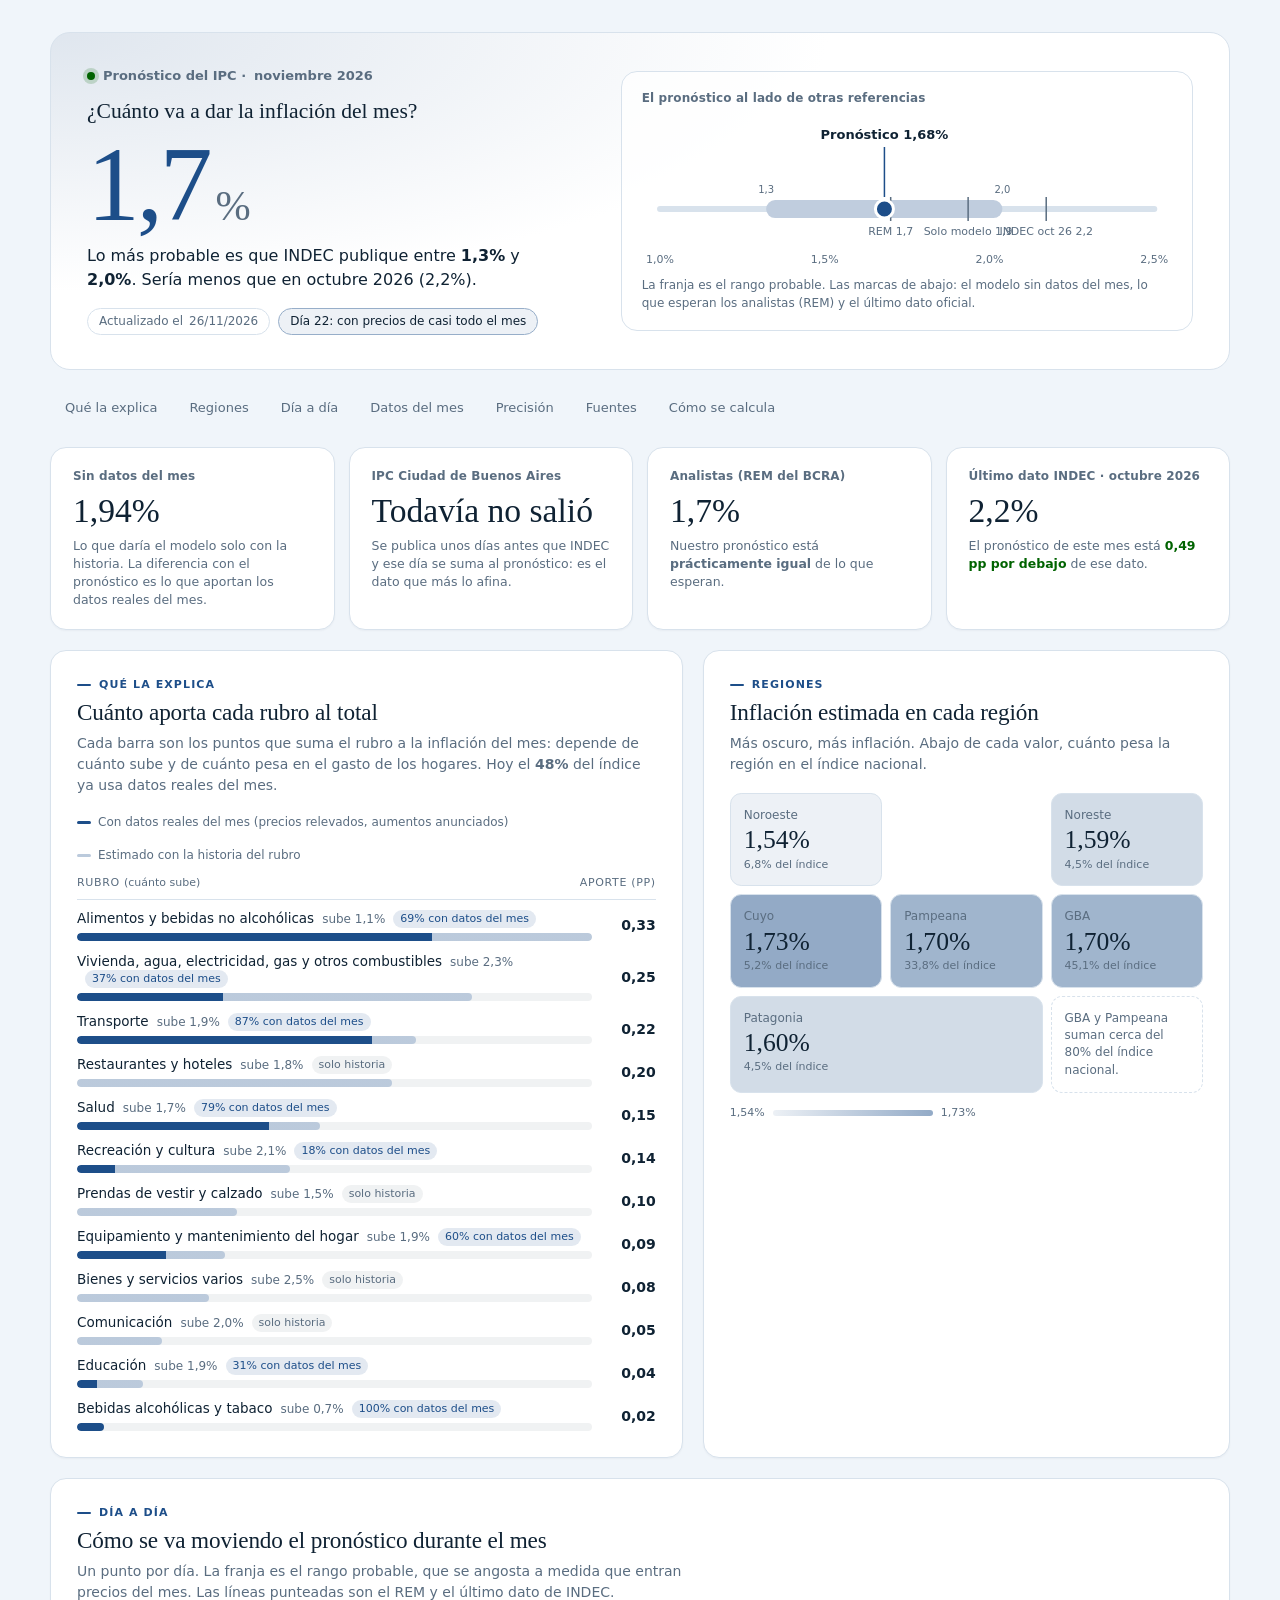
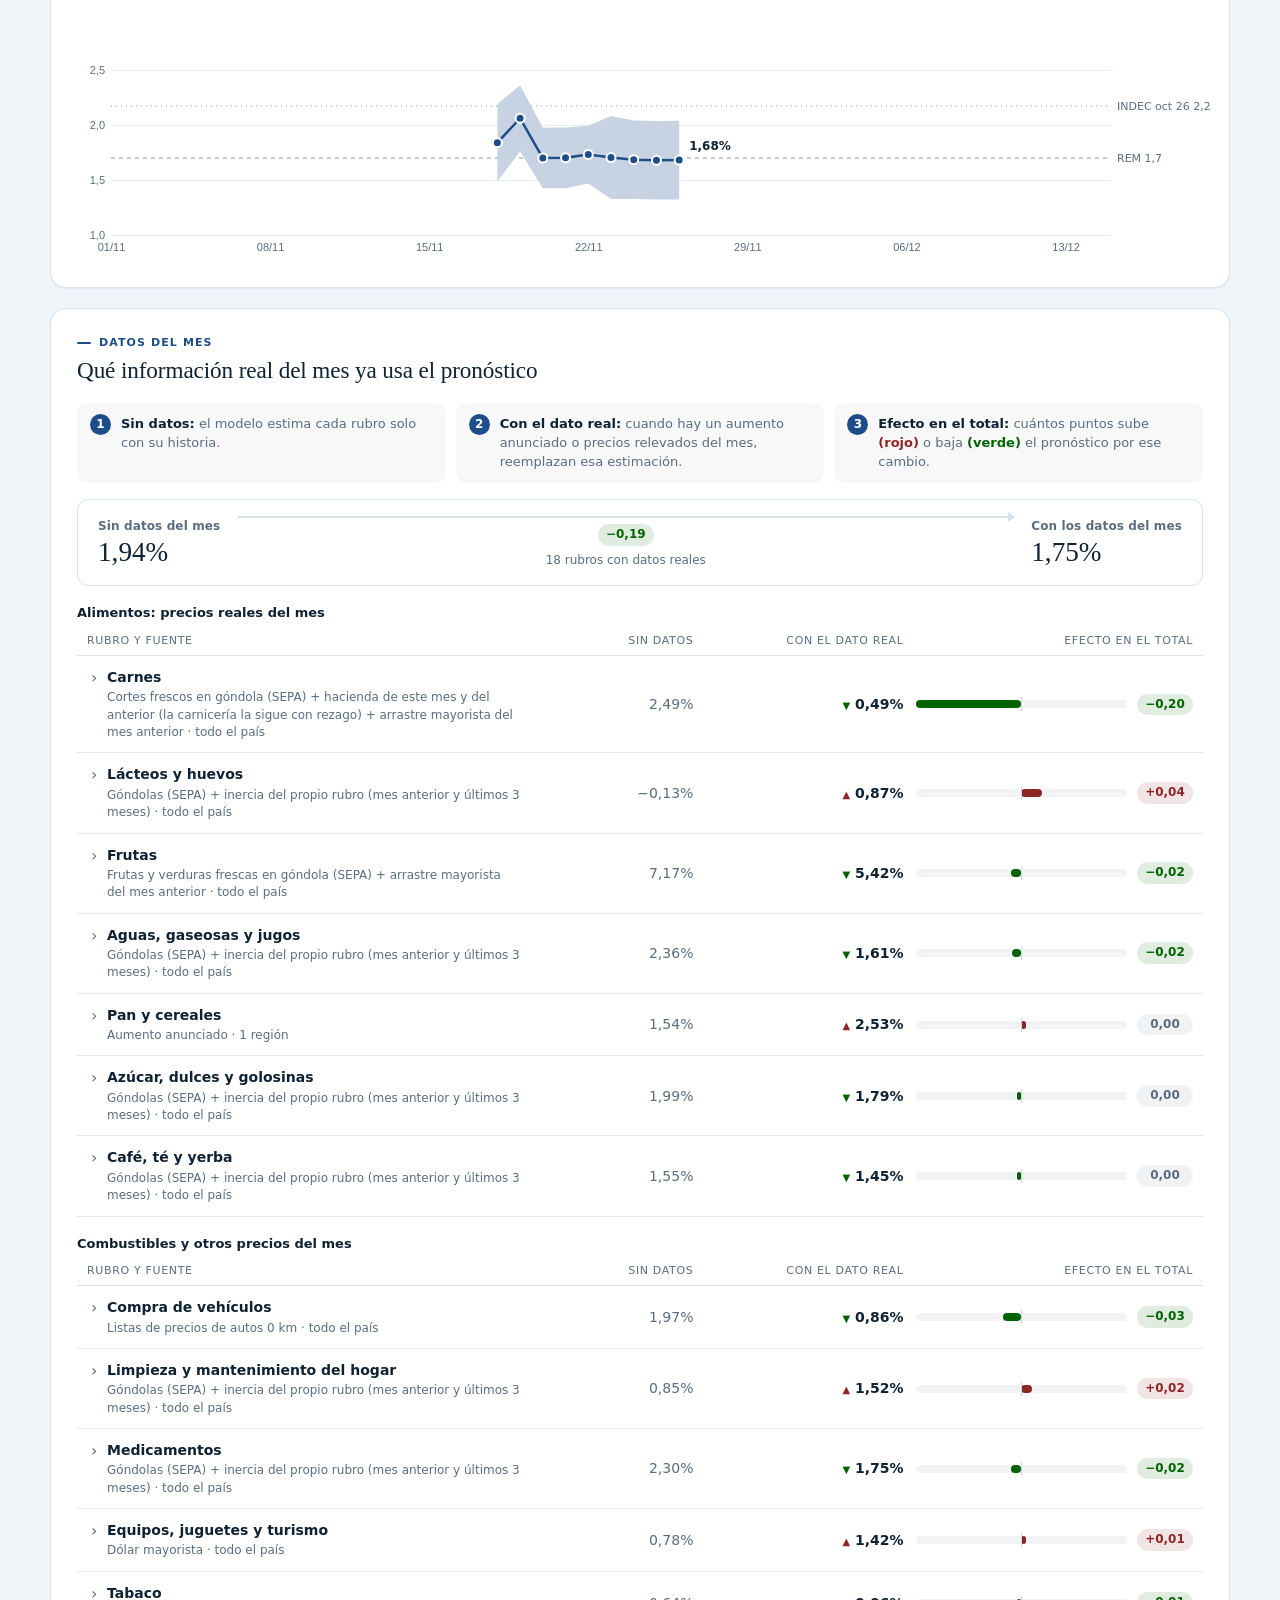
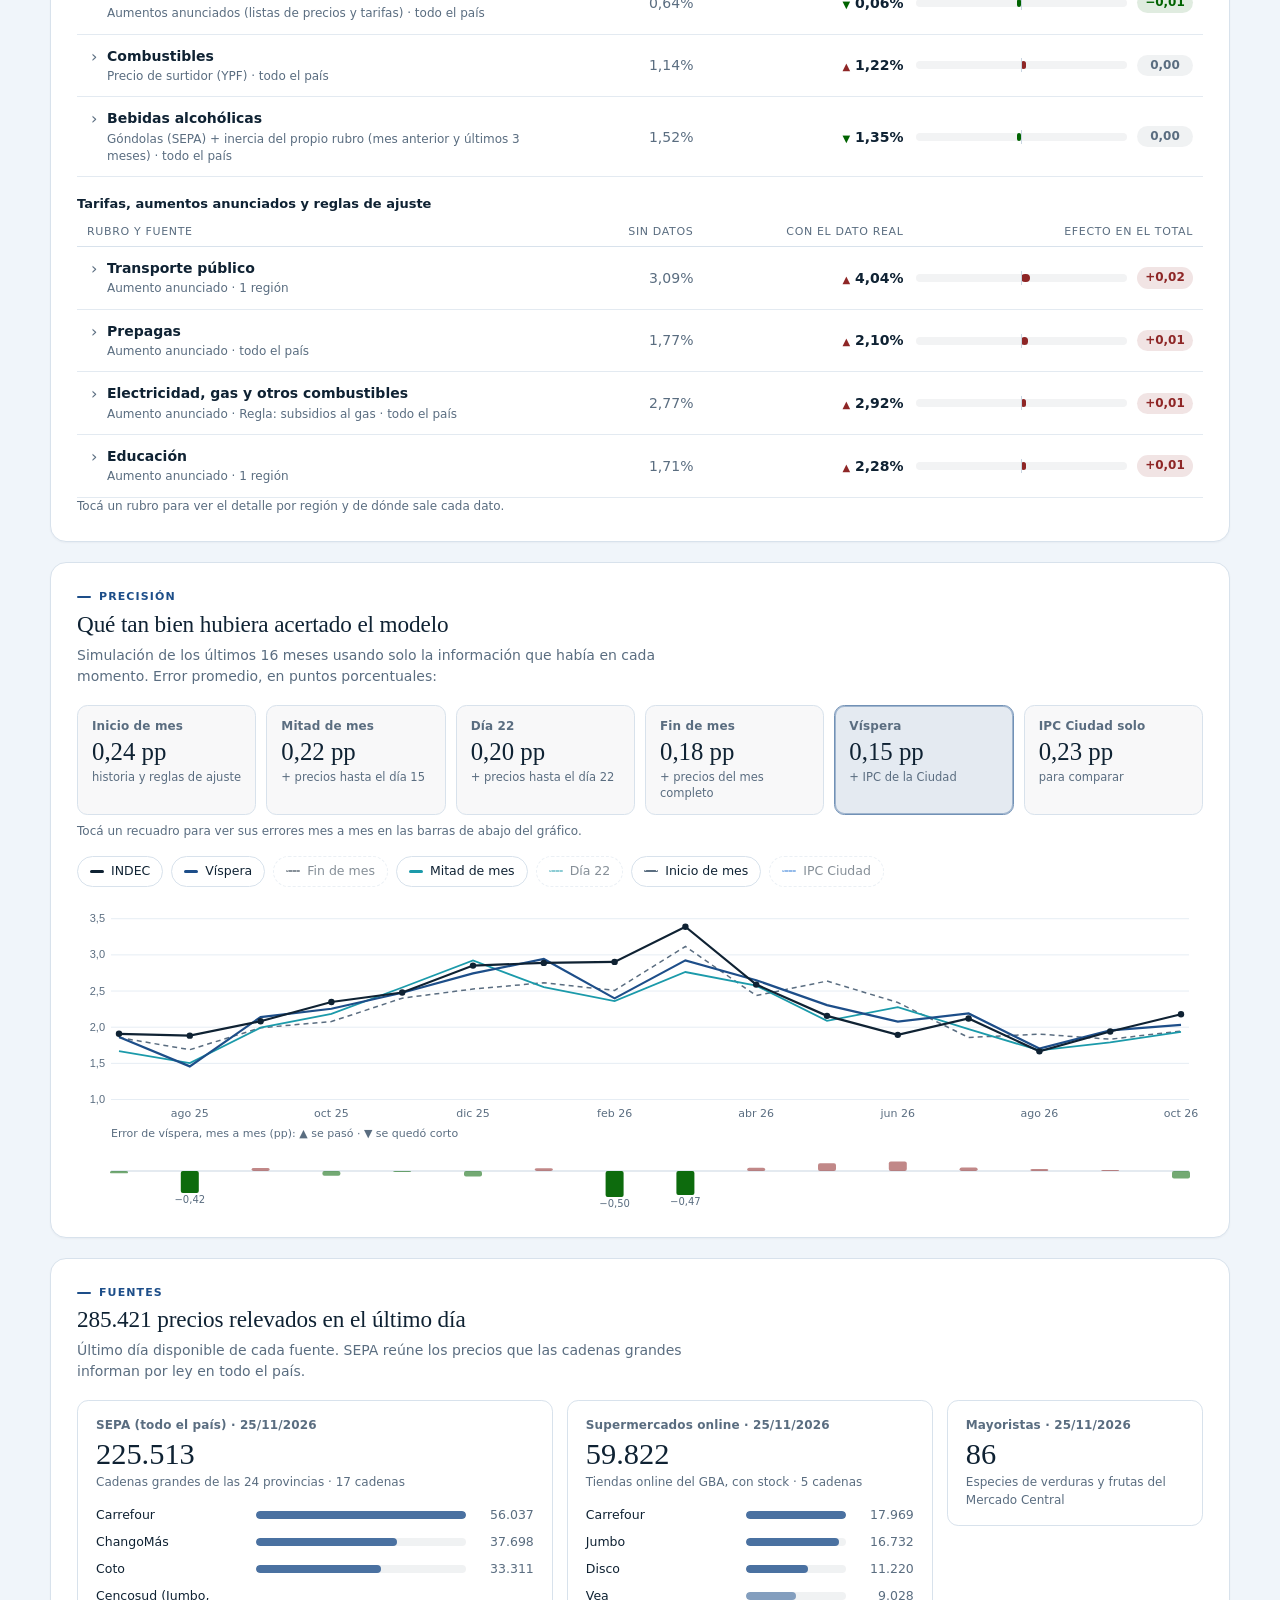
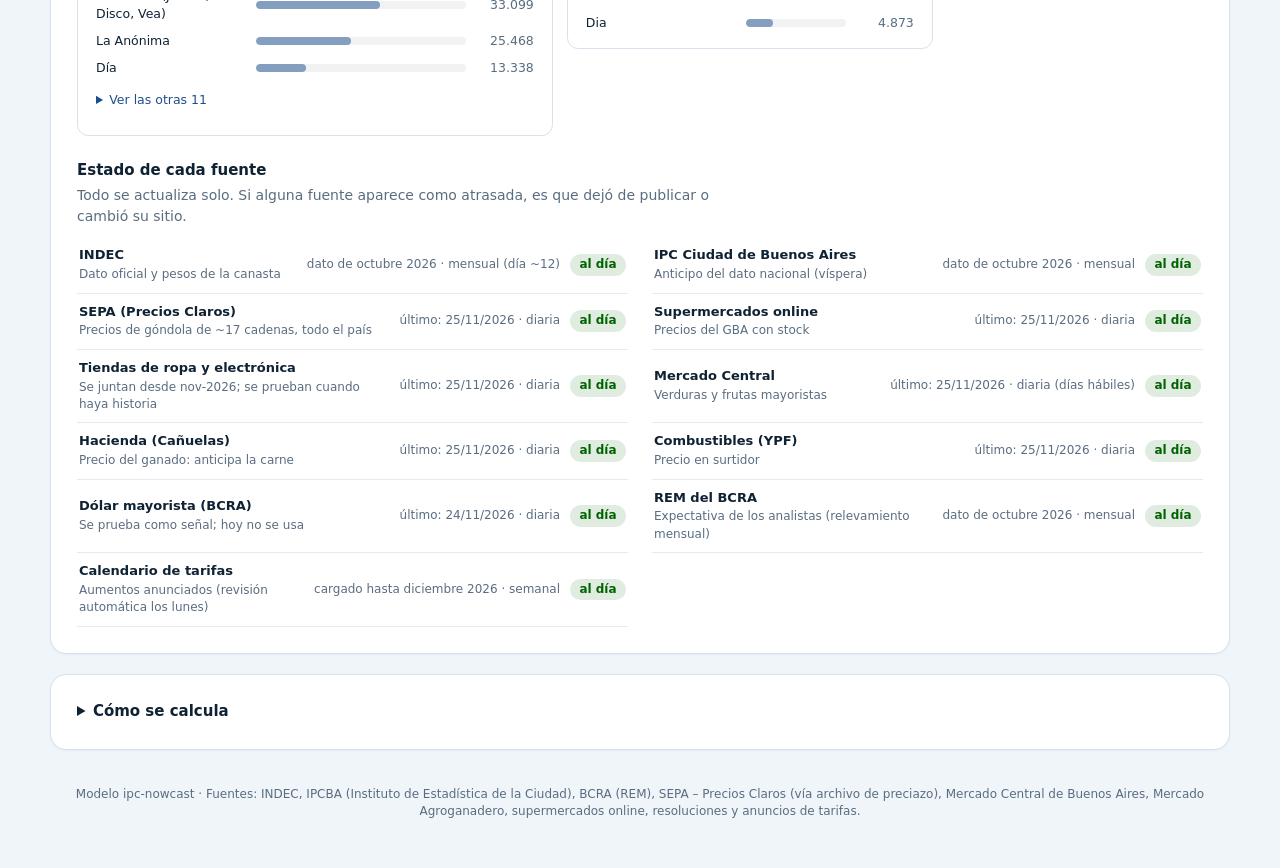
==== commit 999ed28a: "Regla de subsidios al gas: regenera calibración, backtests y pronóstico; README Co-Authored-By: Clau" ====
--- a/reports/tablero_ipc.html
+++ b/reports/tablero_ipc.html
@@ -3,7 +3,7 @@
 <head>
 <meta charset="utf-8">
 <meta name="viewport" content="width=device-width, initial-scale=1">
-<title>Pronóstico IPC INDEC · 25/11/2026</title>
+<title>Pronóstico IPC INDEC · 26/11/2026</title>
 <style>
 /* Variables de diseño para la versión descargable (paleta "Ocean"; modo oscuro automático). */
 :root {
@@ -369,7 +369,7 @@
 <script>// https://d3js.org v7.9.2 Copyright 2010-2026 Mike Bostock
 !function(t,n){"object"==typeof exports&&"undefined"!=typeof module?n(exports):"function"==typeof define&&define.amd?define(["exports"],n):n((t="undefined"!=typeof globalThis?globalThis:t||self).d3=t.d3||{})}(this,function(t){"use strict";function n(t,n){return null==t||null==n?NaN:t<n?-1:t>n?1:t>=n?0:NaN}function e(t,n){return null==t||null==n?NaN:n<t?-1:n>t?1:n>=t?0:NaN}function r(t){let r,o,a;function u(t,n,e=0,i=t.length){if(e<i){if(0!==r(n,n))return i;do{const r=e+i>>>1;o(t[r],n)<0?e=r+1:i=r}while(e<i)}return e}return 2!==t.length?(r=n,o=(e,r)=>n(t(e),r),a=(n,e)=>t(n)-e):(r=t===n||t===e?t:i,o=t,a=t),{left:u,center:function(t,n,e=0,r=t.length){const i=u(t,n,e,r-1);return i>e&&a(t[i-1],n)>-a(t[i],n)?i-1:i},right:function(t,n,e=0,i=t.length){if(e<i){if(0!==r(n,n))return i;do{const r=e+i>>>1;o(t[r],n)<=0?e=r+1:i=r}while(e<i)}return e}}}function i(){return 0}function o(t){return null===t?NaN:+t}const a=r(n),u=a.right,c=a.left,f=r(o).center;const s=h(g),l=h(function(t){const n=g(t);return(t,e,r,i,o)=>{n(t,e,(r<<=2)+0,(i<<=2)+0,o<<=2),n(t,e,r+1,i+1,o),n(t,e,r+2,i+2,o),n(t,e,r+3,i+3,o)}});function h(t){return function(n,e,r=e){if(!((e=+e)>=0))throw new RangeError("invalid rx");if(!((r=+r)>=0))throw new RangeError("invalid ry");let{data:i,width:o,height:a}=n;if(!((o=Math.floor(o))>=0))throw new RangeError("invalid width");if(!((a=Math.floor(void 0!==a?a:i.length/o))>=0))throw new RangeError("invalid height");if(!o||!a||!e&&!r)return n;const u=e&&t(e),c=r&&t(r),f=i.slice();return u&&c?(d(u,f,i,o,a),d(u,i,f,o,a),d(u,f,i,o,a),p(c,i,f,o,a),p(c,f,i,o,a),p(c,i,f,o,a)):u?(d(u,i,f,o,a),d(u,f,i,o,a),d(u,i,f,o,a)):c&&(p(c,i,f,o,a),p(c,f,i,o,a),p(c,i,f,o,a)),n}}function d(t,n,e,r,i){for(let o=0,a=r*i;o<a;)t(n,e,o,o+=r,1)}function p(t,n,e,r,i){for(let o=0,a=r*i;o<r;++o)t(n,e,o,o+a,r)}function g(t){const n=Math.floor(t);if(n===t)return function(t){const n=2*t+1;return(e,r,i,o,a)=>{if(!((o-=a)>=i))return;let u=t*r[i];const c=a*t;for(let t=i,n=i+c;t<n;t+=a)u+=r[Math.min(o,t)];for(let t=i,f=o;t<=f;t+=a)u+=r[Math.min(o,t+c)],e[t]=u/n,u-=r[Math.max(i,t-c)]}}(t);const e=t-n,r=2*t+1;return(t,i,o,a,u)=>{if(!((a-=u)>=o))return;let c=n*i[o];const f=u*n,s=f+u;for(let t=o,n=o+f;t<n;t+=u)c+=i[Math.min(a,t)];for(let n=o,l=a;n<=l;n+=u)c+=i[Math.min(a,n+f)],t[n]=(c+e*(i[Math.max(o,n-s)]+i[Math.min(a,n+s)]))/r,c-=i[Math.max(o,n-f)]}}function y(t,n){let e=0;if(void 0===n)for(let n of t)null!=n&&(n=+n)>=n&&++e;else{let r=-1;for(let i of t)null!=(i=n(i,++r,t))&&(i=+i)>=i&&++e}return e}function v(t){return 0|t.length}function _(t){return!(t>0)}function b(t){return"object"!=typeof t||"length"in t?t:Array.from(t)}function m(t,n){let e,r=0,i=0,o=0;if(void 0===n)for(let n of t)null!=n&&(n=+n)>=n&&(e=n-i,i+=e/++r,o+=e*(n-i));else{let a=-1;for(let u of t)null!=(u=n(u,++a,t))&&(u=+u)>=u&&(e=u-i,i+=e/++r,o+=e*(u-i))}if(r>1)return o/(r-1)}function x(t,n){const e=m(t,n);return e?Math.sqrt(e):e}function w(t,n){let e,r;if(void 0===n)for(const n of t)null!=n&&(void 0===e?n>=n&&(e=r=n):(e>n&&(e=n),r<n&&(r=n)));else{let i=-1;for(let o of t)null!=(o=n(o,++i,t))&&(void 0===e?o>=o&&(e=r=o):(e>o&&(e=o),r<o&&(r=o)))}return[e,r]}class M{constructor(){this._partials=new Float64Array(32),this._n=0}add(t){const n=this._partials;let e=0;for(let r=0;r<this._n&&r<32;r++){const i=n[r],o=t+i,a=Math.abs(t)<Math.abs(i)?t-(o-i):i-(o-t);a&&(n[e++]=a),t=o}return n[e]=t,this._n=e+1,this}valueOf(){const t=this._partials;let n,e,r,i=this._n,o=0;if(i>0){for(o=t[--i];i>0&&(n=o,e=t[--i],o=n+e,r=e-(o-n),!r););i>0&&(r<0&&t[i-1]<0||r>0&&t[i-1]>0)&&(e=2*r,n=o+e,e==n-o&&(o=n))}return o}}class InternMap extends Map{constructor(t,n=E){if(super(),Object.defineProperties(this,{_intern:{value:new Map},_key:{value:n}}),null!=t)for(const[n,e]of t)this.set(n,e)}get(t){return super.get(A(this,t))}has(t){return super.has(A(this,t))}set(t,n){return super.set(T(this,t),n)}delete(t){return super.delete(S(this,t))}}class InternSet extends Set{constructor(t,n=E){if(super(),Object.defineProperties(this,{_intern:{value:new Map},_key:{value:n}}),null!=t)for(const n of t)this.add(n)}has(t){return super.has(A(this,t))}add(t){return super.add(T(this,t))}delete(t){return super.delete(S(this,t))}}function A({_intern:t,_key:n},e){const r=n(e);return t.has(r)?t.get(r):e}function T({_intern:t,_key:n},e){const r=n(e);return t.has(r)?t.get(r):(t.set(r,e),e)}function S({_intern:t,_key:n},e){const r=n(e);return t.has(r)&&(e=t.get(r),t.delete(r)),e}function E(t){return null!==t&&"object"==typeof t?t.valueOf():t}function N(t){return t}function k(t,...n){return R(t,N,N,n)}function C(t,...n){return R(t,Array.from,N,n)}function P(t,n){for(let e=1,r=n.length;e<r;++e)t=t.flatMap(t=>t.pop().map(([n,e])=>[...t,n,e]));return t}function z(t,n,...e){return R(t,N,n,e)}function $(t,n,...e){return R(t,Array.from,n,e)}function D(t){if(1!==t.length)throw new Error("duplicate key");return t[0]}function R(t,n,e,r){return function t(i,o){if(o>=r.length)return e(i);const a=new InternMap,u=r[o++];let c=-1;for(const t of i){const n=u(t,++c,i),e=a.get(n);e?e.push(t):a.set(n,[t])}for(const[n,e]of a)a.set(n,t(e,o));return n(a)}(t,0)}function F(t,n){return Array.from(n,n=>t[n])}function q(t,...n){if("function"!=typeof t[Symbol.iterator])throw new TypeError("values is not iterable");t=Array.from(t);let[e]=n;if(e&&2!==e.length||n.length>1){const r=Uint32Array.from(t,(t,n)=>n);return n.length>1?(n=n.map(n=>t.map(n)),r.sort((t,e)=>{for(const r of n){const n=U(r[t],r[e]);if(n)return n}})):(e=t.map(e),r.sort((t,n)=>U(e[t],e[n]))),F(t,r)}return t.sort(I(e))}function I(t=n){if(t===n)return U;if("function"!=typeof t)throw new TypeError("compare is not a function");return(n,e)=>{const r=t(n,e);return r||0===r?r:(0===t(e,e))-(0===t(n,n))}}function U(t,n){return(null==t||!(t>=t))-(null==n||!(n>=n))||(t<n?-1:t>n?1:0)}var O=Array.prototype.slice;function B(t){return()=>t}const Y=Math.sqrt(50),L=Math.sqrt(10),j=Math.sqrt(2);function H(t,n,e){const r=(n-t)/Math.max(0,e),i=Math.floor(Math.log10(r)),o=r/Math.pow(10,i),a=o>=Y?10:o>=L?5:o>=j?2:1;let u,c,f;return i<0?(f=Math.pow(10,-i)/a,u=Math.round(t*f),c=Math.round(n*f),u/f<t&&++u,c/f>n&&--c,f=-f):(f=Math.pow(10,i)*a,u=Math.round(t/f),c=Math.round(n/f),u*f<t&&++u,c*f>n&&--c),c<u&&.5<=e&&e<2?H(t,n,2*e):[u,c,f]}function X(t,n,e){if(!((e=+e)>0))return[];if((t=+t)===(n=+n))return[t];const r=n<t,[i,o,a]=r?H(n,t,e):H(t,n,e);if(!(o>=i))return[];const u=o-i+1,c=new Array(u);if(r)if(a<0)for(let t=0;t<u;++t)c[t]=(o-t)/-a;else for(let t=0;t<u;++t)c[t]=(o-t)*a;else if(a<0)for(let t=0;t<u;++t)c[t]=(i+t)/-a;else for(let t=0;t<u;++t)c[t]=(i+t)*a;return c}function G(t,n,e){return H(t=+t,n=+n,e=+e)[2]}function V(t,n,e){e=+e;const r=(n=+n)<(t=+t),i=r?G(n,t,e):G(t,n,e);return(r?-1:1)*(i<0?1/-i:i)}function W(t,n,e){let r;for(;;){const i=G(t,n,e);if(i===r||0===i||!isFinite(i))return[t,n];if(i>0){const e=Math.ceil(t/i),r=Math.floor(n/i);t=(e-(e*i>t))*i,n=(r+(r*i<n))*i}else if(i<0){const e=-i,r=Math.ceil(t*e),o=Math.floor(n*e);t=(r-(r/e>t))/e,n=(o+(o/e<n))/e}r=i}}function Z(t){return Math.max(1,Math.ceil(Math.log(y(t))/Math.LN2)+1)}function K(){var t=N,n=w,e=Z;function r(r){Array.isArray(r)||(r=Array.from(r));var i,o,a,c=r.length,f=new Array(c);for(i=0;i<c;++i)f[i]=t(r[i],i,r);var s=n(f),l=s[0],h=s[1],d=e(f,l,h);if(!Array.isArray(d)){const t=h,e=+d;if(n===w&&([l,h]=W(l,h,e)),(d=X(l,h,e))[0]<=l&&(a=G(l,h,e)),d[d.length-1]>=h)if(t>=h&&n===w){const t=G(l,h,e);isFinite(t)&&(t>0?h=(Math.floor(h/t)+1)*t:t<0&&(h=(Math.ceil(h*-t)+1)/-t))}else d.pop()}for(var p=d.length,g=0,y=p;d[g]<=l;)++g;for(;d[y-1]>h;)--y;(g||y<p)&&(d=d.slice(g,y),p=y-g);var v,_=new Array(p+1);for(i=0;i<=p;++i)(v=_[i]=[]).x0=i>0?d[i-1]:l,v.x1=i<p?d[i]:h;if(isFinite(a)){if(a>0)for(i=0;i<c;++i)null!=(o=f[i])&&l<=o&&o<=h&&_[Math.min(p,Math.floor((o-l)/a))].push(r[i]);else if(a<0)for(i=0;i<c;++i)if(null!=(o=f[i])&&l<=o&&o<=h){const t=Math.floor((l-o)*a);_[Math.min(p,t+(d[t]<=o))].push(r[i])}}else for(i=0;i<c;++i)null!=(o=f[i])&&l<=o&&o<=h&&_[u(d,o,0,p)].push(r[i]);return _}return r.value=function(n){return arguments.length?(t="function"==typeof n?n:B(n),r):t},r.domain=function(t){return arguments.length?(n="function"==typeof t?t:B([t[0],t[1]]),r):n},r.thresholds=function(t){return arguments.length?(e="function"==typeof t?t:B(Array.isArray(t)?O.call(t):t),r):e},r}function Q(t,n){let e;if(void 0===n)for(const n of t)null!=n&&(e<n||void 0===e&&n>=n)&&(e=n);else{let r=-1;for(let i of t)null!=(i=n(i,++r,t))&&(e<i||void 0===e&&i>=i)&&(e=i)}return e}function J(t,n){let e,r=-1,i=-1;if(void 0===n)for(const n of t)++i,null!=n&&(e<n||void 0===e&&n>=n)&&(e=n,r=i);else for(let o of t)null!=(o=n(o,++i,t))&&(e<o||void 0===e&&o>=o)&&(e=o,r=i);return r}function tt(t,n){let e;if(void 0===n)for(const n of t)null!=n&&(e>n||void 0===e&&n>=n)&&(e=n);else{let r=-1;for(let i of t)null!=(i=n(i,++r,t))&&(e>i||void 0===e&&i>=i)&&(e=i)}return e}function nt(t,n){let e,r=-1,i=-1;if(void 0===n)for(const n of t)++i,null!=n&&(e>n||void 0===e&&n>=n)&&(e=n,r=i);else for(let o of t)null!=(o=n(o,++i,t))&&(e>o||void 0===e&&o>=o)&&(e=o,r=i);return r}function et(t,n,e=0,r=1/0,i){if(n=Math.floor(n),e=Math.floor(Math.max(0,e)),r=Math.floor(Math.min(t.length-1,r)),!(e<=n&&n<=r))return t;for(i=void 0===i?U:I(i);r>e;){if(r-e>600){const o=r-e+1,a=n-e+1,u=Math.log(o),c=.5*Math.exp(2*u/3),f=.5*Math.sqrt(u*c*(o-c)/o)*(a-o/2<0?-1:1);et(t,n,Math.max(e,Math.floor(n-a*c/o+f)),Math.min(r,Math.floor(n+(o-a)*c/o+f)),i)}const o=t[n];let a=e,u=r;for(rt(t,e,n),i(t[r],o)>0&&rt(t,e,r);a<u;){for(rt(t,a,u),++a,--u;i(t[a],o)<0;)++a;for(;i(t[u],o)>0;)--u}0===i(t[e],o)?rt(t,e,u):(++u,rt(t,u,r)),u<=n&&(e=u+1),n<=u&&(r=u-1)}return t}function rt(t,n,e){const r=t[n];t[n]=t[e],t[e]=r}function it(t,e=n){let r,i=!1;if(1===e.length){let o;for(const a of t){const t=e(a);(i?n(t,o)>0:0===n(t,t))&&(r=a,o=t,i=!0)}}else for(const n of t)(i?e(n,r)>0:0===e(n,n))&&(r=n,i=!0);return r}function ot(t,n,e){if(t=Float64Array.from(function*(t,n){if(void 0===n)for(let n of t)null!=n&&(n=+n)>=n&&(yield n);else{let e=-1;for(let r of t)null!=(r=n(r,++e,t))&&(r=+r)>=r&&(yield r)}}(t,e)),(r=t.length)&&!isNaN(n=+n)){if(n<=0||r<2)return tt(t);if(n>=1)return Q(t);var r,i=(r-1)*n,o=Math.floor(i),a=Q(et(t,o).subarray(0,o+1));return a+(tt(t.subarray(o+1))-a)*(i-o)}}function at(t,n,e=o){if((r=t.length)&&!isNaN(n=+n)){if(n<=0||r<2)return+e(t[0],0,t);if(n>=1)return+e(t[r-1],r-1,t);var r,i=(r-1)*n,a=Math.floor(i),u=+e(t[a],a,t);return u+(+e(t[a+1],a+1,t)-u)*(i-a)}}function ut(t,n,e=o){if(!isNaN(n=+n)){if(r=Float64Array.from(t,(n,r)=>o(e(t[r],r,t))),n<=0)return nt(r);if(n>=1)return J(r);var r,i=Uint32Array.from(t,(t,n)=>n),a=r.length-1,u=Math.floor(a*n);return et(i,u,0,a,(t,n)=>U(r[t],r[n])),(u=it(i.subarray(0,u+1),t=>r[t]))>=0?u:-1}}function ct(t){return Array.from(function*(t){for(const n of t)yield*n}(t))}function ft(t,n){return[t,n]}function st(t,n,e){t=+t,n=+n,e=(i=arguments.length)<2?(n=t,t=0,1):i<3?1:+e;for(var r=-1,i=0|Math.max(0,Math.ceil((n-t)/e)),o=new Array(i);++r<i;)o[r]=t+r*e;return o}function lt(t,e=n){if(1===e.length)return nt(t,e);let r,i=-1,o=-1;for(const n of t)++o,(i<0?0===e(n,n):e(n,r)<0)&&(r=n,i=o);return i}var ht=dt(Math.random);function dt(t){return function(n,e=0,r=n.length){let i=r-(e=+e);for(;i;){const r=t()*i--|0,o=n[i+e];n[i+e]=n[r+e],n[r+e]=o}return n}}function pt(t){if(!(i=t.length))return[];for(var n=-1,e=tt(t,gt),r=new Array(e);++n<e;)for(var i,o=-1,a=r[n]=new Array(i);++o<i;)a[o]=t[o][n];return r}function gt(t){return t.length}function yt(t){return t instanceof InternSet?t:new InternSet(t)}function vt(t,n){const e=t[Symbol.iterator](),r=new Set;for(const t of n){const n=_t(t);if(r.has(n))continue;let i,o;for(;({value:i,done:o}=e.next());){if(o)return!1;const t=_t(i);if(r.add(t),Object.is(n,t))break}}return!0}function _t(t){return null!==t&&"object"==typeof t?t.valueOf():t}function bt(t){return t}var mt=1e-6;function xt(t){return"translate("+t+",0)"}function wt(t){return"translate(0,"+t+")"}function Mt(t){return n=>+t(n)}function At(t,n){return n=Math.max(0,t.bandwidth()-2*n)/2,t.round()&&(n=Math.round(n)),e=>+t(e)+n}function Tt(){return!this.__axis}function St(t,n){var e=[],r=null,i=null,o=6,a=6,u=3,c="undefined"!=typeof window&&window.devicePixelRatio>1?0:.5,f=1===t||4===t?-1:1,s=4===t||2===t?"x":"y",l=1===t||3===t?xt:wt;function h(h){var d=null==r?n.ticks?n.ticks.apply(n,e):n.domain():r,p=null==i?n.tickFormat?n.tickFormat.apply(n,e):bt:i,g=Math.max(o,0)+u,y=n.range(),v=+y[0]+c,_=+y[y.length-1]+c,b=(n.bandwidth?At:Mt)(n.copy(),c),m=h.selection?h.selection():h,x=m.selectAll(".domain").data([null]),w=m.selectAll(".tick").data(d,n).order(),M=w.exit(),A=w.enter().append("g").attr("class","tick"),T=w.select("line"),S=w.select("text");x=x.merge(x.enter().insert("path",".tick").attr("class","domain").attr("stroke","currentColor")),w=w.merge(A),T=T.merge(A.append("line").attr("stroke","currentColor").attr(s+"2",f*o)),S=S.merge(A.append("text").attr("fill","currentColor").attr(s,f*g).attr("dy",1===t?"0em":3===t?"0.71em":"0.32em")),h!==m&&(x=x.transition(h),w=w.transition(h),T=T.transition(h),S=S.transition(h),M=M.transition(h).attr("opacity",mt).attr("transform",function(t){return isFinite(t=b(t))?l(t+c):this.getAttribute("transform")}),A.attr("opacity",mt).attr("transform",function(t){var n=this.parentNode.__axis;return l((n&&isFinite(n=n(t))?n:b(t))+c)})),M.remove(),x.attr("d",4===t||2===t?a?"M"+f*a+","+v+"H"+c+"V"+_+"H"+f*a:"M"+c+","+v+"V"+_:a?"M"+v+","+f*a+"V"+c+"H"+_+"V"+f*a:"M"+v+","+c+"H"+_),w.attr("opacity",1).attr("transform",function(t){return l(b(t)+c)}),T.attr(s+"2",f*o),S.attr(s,f*g).text(p),m.filter(Tt).attr("fill","none").attr("font-size",10).attr("font-family","sans-serif").attr("text-anchor",2===t?"start":4===t?"end":"middle"),m.each(function(){this.__axis=b})}return h.scale=function(t){return arguments.length?(n=t,h):n},h.ticks=function(){return e=Array.from(arguments),h},h.tickArguments=function(t){return arguments.length?(e=null==t?[]:Array.from(t),h):e.slice()},h.tickValues=function(t){return arguments.length?(r=null==t?null:Array.from(t),h):r&&r.slice()},h.tickFormat=function(t){return arguments.length?(i=t,h):i},h.tickSize=function(t){return arguments.length?(o=a=+t,h):o},h.tickSizeInner=function(t){return arguments.length?(o=+t,h):o},h.tickSizeOuter=function(t){return arguments.length?(a=+t,h):a},h.tickPadding=function(t){return arguments.length?(u=+t,h):u},h.offset=function(t){return arguments.length?(c=+t,h):c},h}var Et={value:()=>{}};function Nt(){for(var t,n=0,e=arguments.length,r={};n<e;++n){if(!(t=arguments[n]+"")||t in r||/[\s.]/.test(t))throw new Error("illegal type: "+t);r[t]=[]}return new kt(r)}function kt(t){this._=t}function Ct(t,n){for(var e,r=0,i=t.length;r<i;++r)if((e=t[r]).name===n)return e.value}function Pt(t,n,e){for(var r=0,i=t.length;r<i;++r)if(t[r].name===n){t[r]=Et,t=t.slice(0,r).concat(t.slice(r+1));break}return null!=e&&t.push({name:n,value:e}),t}kt.prototype=Nt.prototype={constructor:kt,on:function(t,n){var e,r,i=this._,o=(r=i,(t+"").trim().split(/^|\s+/).map(function(t){var n="",e=t.indexOf(".");if(e>=0&&(n=t.slice(e+1),t=t.slice(0,e)),t&&!r.hasOwnProperty(t))throw new Error("unknown type: "+t);return{type:t,name:n}})),a=-1,u=o.length;if(!(arguments.length<2)){if(null!=n&&"function"!=typeof n)throw new Error("invalid callback: "+n);for(;++a<u;)if(e=(t=o[a]).type)i[e]=Pt(i[e],t.name,n);else if(null==n)for(e in i)i[e]=Pt(i[e],t.name,null);return this}for(;++a<u;)if((e=(t=o[a]).type)&&(e=Ct(i[e],t.name)))return e},copy:function(){var t={},n=this._;for(var e in n)t[e]=n[e].slice();return new kt(t)},call:function(t,n){if((e=arguments.length-2)>0)for(var e,r,i=new Array(e),o=0;o<e;++o)i[o]=arguments[o+2];if(!this._.hasOwnProperty(t))throw new Error("unknown type: "+t);for(o=0,e=(r=this._[t]).length;o<e;++o)r[o].value.apply(n,i)},apply:function(t,n,e){if(!this._.hasOwnProperty(t))throw new Error("unknown type: "+t);for(var r=this._[t],i=0,o=r.length;i<o;++i)r[i].value.apply(n,e)}};var zt="http://www.w3.org/1999/xhtml",$t={svg:"http://www.w3.org/2000/svg",xhtml:zt,xlink:"http://www.w3.org/1999/xlink",xml:"http://www.w3.org/XML/1998/namespace",xmlns:"http://www.w3.org/2000/xmlns/"};function Dt(t){var n=t+="",e=n.indexOf(":");return e>=0&&"xmlns"!==(n=t.slice(0,e))&&(t=t.slice(e+1)),$t.hasOwnProperty(n)?{space:$t[n],local:t}:t}function Rt(t){return function(){var n=this.ownerDocument,e=this.namespaceURI;return e===zt&&n.documentElement.namespaceURI===zt?n.createElement(t):n.createElementNS(e,t)}}function Ft(t){return function(){return this.ownerDocument.createElementNS(t.space,t.local)}}function qt(t){var n=Dt(t);return(n.local?Ft:Rt)(n)}function It(){}function Ut(t){return null==t?It:function(){return this.querySelector(t)}}function Ot(t){return null==t?[]:Array.isArray(t)?t:Array.from(t)}function Bt(){return[]}function Yt(t){return null==t?Bt:function(){return this.querySelectorAll(t)}}function Lt(t){return function(){return this.matches(t)}}function jt(t){return function(n){return n.matches(t)}}var Ht=Array.prototype.find;function Xt(){return this.firstElementChild}var Gt=Array.prototype.filter;function Vt(){return Array.from(this.children)}function Wt(t){return new Array(t.length)}function Zt(t,n){this.ownerDocument=t.ownerDocument,this.namespaceURI=t.namespaceURI,this._next=null,this._parent=t,this.__data__=n}function Kt(t,n,e,r,i,o){for(var a,u=0,c=n.length,f=o.length;u<f;++u)(a=n[u])?(a.__data__=o[u],r[u]=a):e[u]=new Zt(t,o[u]);for(;u<c;++u)(a=n[u])&&(i[u]=a)}function Qt(t,n,e,r,i,o,a){var u,c,f,s=new Map,l=n.length,h=o.length,d=new Array(l);for(u=0;u<l;++u)(c=n[u])&&(d[u]=f=a.call(c,c.__data__,u,n)+"",s.has(f)?i[u]=c:s.set(f,c));for(u=0;u<h;++u)f=a.call(t,o[u],u,o)+"",(c=s.get(f))?(r[u]=c,c.__data__=o[u],s.delete(f)):e[u]=new Zt(t,o[u]);for(u=0;u<l;++u)(c=n[u])&&s.get(d[u])===c&&(i[u]=c)}function Jt(t){return t.__data__}function tn(t){return"object"==typeof t&&"length"in t?t:Array.from(t)}function nn(t,n){return t<n?-1:t>n?1:t>=n?0:NaN}function en(t){return function(){this.removeAttribute(t)}}function rn(t){return function(){this.removeAttributeNS(t.space,t.local)}}function on(t,n){return function(){this.setAttribute(t,n)}}function an(t,n){return function(){this.setAttributeNS(t.space,t.local,n)}}function un(t,n){return function(){var e=n.apply(this,arguments);null==e?this.removeAttribute(t):this.setAttribute(t,e)}}function cn(t,n){return function(){var e=n.apply(this,arguments);null==e?this.removeAttributeNS(t.space,t.local):this.setAttributeNS(t.space,t.local,e)}}function fn(t){return t.ownerDocument&&t.ownerDocument.defaultView||t.document&&t||t.defaultView}function sn(t){return function(){this.style.removeProperty(t)}}function ln(t,n,e){return function(){this.style.setProperty(t,n,e)}}function hn(t,n,e){return function(){var r=n.apply(this,arguments);null==r?this.style.removeProperty(t):this.style.setProperty(t,r,e)}}function dn(t,n){return t.style.getPropertyValue(n)||fn(t).getComputedStyle(t,null).getPropertyValue(n)}function pn(t){return function(){delete this[t]}}function gn(t,n){return function(){this[t]=n}}function yn(t,n){return function(){var e=n.apply(this,arguments);null==e?delete this[t]:this[t]=e}}function vn(t){return t.trim().split(/^|\s+/)}function _n(t){return t.classList||new bn(t)}function bn(t){this._node=t,this._names=vn(t.getAttribute("class")||"")}function mn(t,n){for(var e=_n(t),r=-1,i=n.length;++r<i;)e.add(n[r])}function xn(t,n){for(var e=_n(t),r=-1,i=n.length;++r<i;)e.remove(n[r])}function wn(t){return function(){mn(this,t)}}function Mn(t){return function(){xn(this,t)}}function An(t,n){return function(){(n.apply(this,arguments)?mn:xn)(this,t)}}function Tn(){this.textContent=""}function Sn(t){return function(){this.textContent=t}}function En(t){return function(){var n=t.apply(this,arguments);this.textContent=null==n?"":n}}function Nn(){this.innerHTML=""}function kn(t){return function(){this.innerHTML=t}}function Cn(t){return function(){var n=t.apply(this,arguments);this.innerHTML=null==n?"":n}}function Pn(){this.nextSibling&&this.parentNode.appendChild(this)}function zn(){this.previousSibling&&this.parentNode.insertBefore(this,this.parentNode.firstChild)}function $n(){return null}function Dn(){var t=this.parentNode;t&&t.removeChild(this)}function Rn(){var t=this.cloneNode(!1),n=this.parentNode;return n?n.insertBefore(t,this.nextSibling):t}function Fn(){var t=this.cloneNode(!0),n=this.parentNode;return n?n.insertBefore(t,this.nextSibling):t}function qn(t){return function(){var n=this.__on;if(n){for(var e,r=0,i=-1,o=n.length;r<o;++r)e=n[r],t.type&&e.type!==t.type||e.name!==t.name?n[++i]=e:this.removeEventListener(e.type,e.listener,e.options);++i?n.length=i:delete this.__on}}}function In(t,n,e){return function(){var r,i=this.__on,o=function(t){return function(n){t.call(this,n,this.__data__)}}(n);if(i)for(var a=0,u=i.length;a<u;++a)if((r=i[a]).type===t.type&&r.name===t.name)return this.removeEventListener(r.type,r.listener,r.options),this.addEventListener(r.type,r.listener=o,r.options=e),void(r.value=n);this.addEventListener(t.type,o,e),r={type:t.type,name:t.name,value:n,listener:o,options:e},i?i.push(r):this.__on=[r]}}function Un(t,n,e){var r=fn(t),i=r.CustomEvent;"function"==typeof i?i=new i(n,e):(i=r.document.createEvent("Event"),e?(i.initEvent(n,e.bubbles,e.cancelable),i.detail=e.detail):i.initEvent(n,!1,!1)),t.dispatchEvent(i)}function On(t,n){return function(){return Un(this,t,n)}}function Bn(t,n){return function(){return Un(this,t,n.apply(this,arguments))}}Zt.prototype={constructor:Zt,appendChild:function(t){return this._parent.insertBefore(t,this._next)},insertBefore:function(t,n){return this._parent.insertBefore(t,n)},querySelector:function(t){return this._parent.querySelector(t)},querySelectorAll:function(t){return this._parent.querySelectorAll(t)}},bn.prototype={add:function(t){this._names.indexOf(t)<0&&(this._names.push(t),this._node.setAttribute("class",this._names.join(" ")))},remove:function(t){var n=this._names.indexOf(t);n>=0&&(this._names.splice(n,1),this._node.setAttribute("class",this._names.join(" ")))},contains:function(t){return this._names.indexOf(t)>=0}};var Yn=[null];function Ln(t,n){this._groups=t,this._parents=n}function jn(){return new Ln([[document.documentElement]],Yn)}function Hn(t){return"string"==typeof t?new Ln([[document.querySelector(t)]],[document.documentElement]):new Ln([[t]],Yn)}Ln.prototype=jn.prototype={constructor:Ln,select:function(t){"function"!=typeof t&&(t=Ut(t));for(var n=this._groups,e=n.length,r=new Array(e),i=0;i<e;++i)for(var o,a,u=n[i],c=u.length,f=r[i]=new Array(c),s=0;s<c;++s)(o=u[s])&&(a=t.call(o,o.__data__,s,u))&&("__data__"in o&&(a.__data__=o.__data__),f[s]=a);return new Ln(r,this._parents)},selectAll:function(t){t="function"==typeof t?function(t){return function(){return Ot(t.apply(this,arguments))}}(t):Yt(t);for(var n=this._groups,e=n.length,r=[],i=[],o=0;o<e;++o)for(var a,u=n[o],c=u.length,f=0;f<c;++f)(a=u[f])&&(r.push(t.call(a,a.__data__,f,u)),i.push(a));return new Ln(r,i)},selectChild:function(t){return this.select(null==t?Xt:function(t){return function(){return Ht.call(this.children,t)}}("function"==typeof t?t:jt(t)))},selectChildren:function(t){return this.selectAll(null==t?Vt:function(t){return function(){return Gt.call(this.children,t)}}("function"==typeof t?t:jt(t)))},filter:function(t){"function"!=typeof t&&(t=Lt(t));for(var n=this._groups,e=n.length,r=new Array(e),i=0;i<e;++i)for(var o,a=n[i],u=a.length,c=r[i]=[],f=0;f<u;++f)(o=a[f])&&t.call(o,o.__data__,f,a)&&c.push(o);return new Ln(r,this._parents)},data:function(t,n){if(!arguments.length)return Array.from(this,Jt);var e=n?Qt:Kt,r=this._parents,i=this._groups;"function"!=typeof t&&(t=function(t){return function(){return t}}(t));for(var o=i.length,a=new Array(o),u=new Array(o),c=new Array(o),f=0;f<o;++f){var s=r[f],l=i[f],h=l.length,d=tn(t.call(s,s&&s.__data__,f,r)),p=d.length,g=u[f]=new Array(p),y=a[f]=new Array(p);e(s,l,g,y,c[f]=new Array(h),d,n);for(var v,_,b=0,m=0;b<p;++b)if(v=g[b]){for(b>=m&&(m=b+1);!(_=y[m])&&++m<p;);v._next=_||null}}return(a=new Ln(a,r))._enter=u,a._exit=c,a},enter:function(){return new Ln(this._enter||this._groups.map(Wt),this._parents)},exit:function(){return new Ln(this._exit||this._groups.map(Wt),this._parents)},join:function(t,n,e){var r=this.enter(),i=this,o=this.exit();return"function"==typeof t?(r=t(r))&&(r=r.selection()):r=r.append(t+""),null!=n&&(i=n(i))&&(i=i.selection()),null==e?o.remove():e(o),r&&i?r.merge(i).order():i},merge:function(t){for(var n=t.selection?t.selection():t,e=this._groups,r=n._groups,i=e.length,o=r.length,a=Math.min(i,o),u=new Array(i),c=0;c<a;++c)for(var f,s=e[c],l=r[c],h=s.length,d=u[c]=new Array(h),p=0;p<h;++p)(f=s[p]||l[p])&&(d[p]=f);for(;c<i;++c)u[c]=e[c];return new Ln(u,this._parents)},selection:function(){return this},order:function(){for(var t=this._groups,n=-1,e=t.length;++n<e;)for(var r,i=t[n],o=i.length-1,a=i[o];--o>=0;)(r=i[o])&&(a&&4^r.compareDocumentPosition(a)&&a.parentNode.insertBefore(r,a),a=r);return this},sort:function(t){function n(n,e){return n&&e?t(n.__data__,e.__data__):!n-!e}t||(t=nn);for(var e=this._groups,r=e.length,i=new Array(r),o=0;o<r;++o){for(var a,u=e[o],c=u.length,f=i[o]=new Array(c),s=0;s<c;++s)(a=u[s])&&(f[s]=a);f.sort(n)}return new Ln(i,this._parents).order()},call:function(){var t=arguments[0];return arguments[0]=this,t.apply(null,arguments),this},nodes:function(){return Array.from(this)},node:function(){for(var t=this._groups,n=0,e=t.length;n<e;++n)for(var r=t[n],i=0,o=r.length;i<o;++i){var a=r[i];if(a)return a}return null},size:function(){let t=0;for(const n of this)++t;return t},empty:function(){return!this.node()},each:function(t){for(var n=this._groups,e=0,r=n.length;e<r;++e)for(var i,o=n[e],a=0,u=o.length;a<u;++a)(i=o[a])&&t.call(i,i.__data__,a,o);return this},attr:function(t,n){var e=Dt(t);if(arguments.length<2){var r=this.node();return e.local?r.getAttributeNS(e.space,e.local):r.getAttribute(e)}return this.each((null==n?e.local?rn:en:"function"==typeof n?e.local?cn:un:e.local?an:on)(e,n))},style:function(t,n,e){return arguments.length>1?this.each((null==n?sn:"function"==typeof n?hn:ln)(t,n,null==e?"":e)):dn(this.node(),t)},property:function(t,n){return arguments.length>1?this.each((null==n?pn:"function"==typeof n?yn:gn)(t,n)):this.node()[t]},classed:function(t,n){var e=vn(t+"");if(arguments.length<2){for(var r=_n(this.node()),i=-1,o=e.length;++i<o;)if(!r.contains(e[i]))return!1;return!0}return this.each(("function"==typeof n?An:n?wn:Mn)(e,n))},text:function(t){return arguments.length?this.each(null==t?Tn:("function"==typeof t?En:Sn)(t)):this.node().textContent},html:function(t){return arguments.length?this.each(null==t?Nn:("function"==typeof t?Cn:kn)(t)):this.node().innerHTML},raise:function(){return this.each(Pn)},lower:function(){return this.each(zn)},append:function(t){var n="function"==typeof t?t:qt(t);return this.select(function(){return this.appendChild(n.apply(this,arguments))})},insert:function(t,n){var e="function"==typeof t?t:qt(t),r=null==n?$n:"function"==typeof n?n:Ut(n);return this.select(function(){return this.insertBefore(e.apply(this,arguments),r.apply(this,arguments)||null)})},remove:function(){return this.each(Dn)},clone:function(t){return this.select(t?Fn:Rn)},datum:function(t){return arguments.length?this.property("__data__",t):this.node().__data__},on:function(t,n,e){var r,i,o=function(t){return t.trim().split(/^|\s+/).map(function(t){var n="",e=t.indexOf(".");return e>=0&&(n=t.slice(e+1),t=t.slice(0,e)),{type:t,name:n}})}(t+""),a=o.length;if(!(arguments.length<2)){for(u=n?In:qn,r=0;r<a;++r)this.each(u(o[r],n,e));return this}var u=this.node().__on;if(u)for(var c,f=0,s=u.length;f<s;++f)for(r=0,c=u[f];r<a;++r)if((i=o[r]).type===c.type&&i.name===c.name)return c.value},dispatch:function(t,n){return this.each(("function"==typeof n?Bn:On)(t,n))},[Symbol.iterator]:function*(){for(var t=this._groups,n=0,e=t.length;n<e;++n)for(var r,i=t[n],o=0,a=i.length;o<a;++o)(r=i[o])&&(yield r)}};var Xn=0;function Gn(){return new Vn}function Vn(){this._="@"+(++Xn).toString(36)}function Wn(t){let n;for(;n=t.sourceEvent;)t=n;return t}function Zn(t,n){if(t=Wn(t),void 0===n&&(n=t.currentTarget),n){var e=n.ownerSVGElement||n;if(e.createSVGPoint){var r=e.createSVGPoint();return r.x=t.clientX,r.y=t.clientY,[(r=r.matrixTransform(n.getScreenCTM().inverse())).x,r.y]}if(n.getBoundingClientRect){var i=n.getBoundingClientRect();return[t.clientX-i.left-n.clientLeft,t.clientY-i.top-n.clientTop]}}return[t.pageX,t.pageY]}Vn.prototype=Gn.prototype={constructor:Vn,get:function(t){for(var n=this._;!(n in t);)if(!(t=t.parentNode))return;return t[n]},set:function(t,n){return t[this._]=n},remove:function(t){return this._ in t&&delete t[this._]},toString:function(){return this._}};const Kn={passive:!1},Qn={capture:!0,passive:!1};function Jn(t){t.stopImmediatePropagation()}function te(t){t.preventDefault(),t.stopImmediatePropagation()}function ne(t){var n=t.document.documentElement,e=Hn(t).on("dragstart.drag",te,Qn);"onselectstart"in n?e.on("selectstart.drag",te,Qn):(n.__noselect=n.style.MozUserSelect,n.style.MozUserSelect="none")}function ee(t,n){var e=t.document.documentElement,r=Hn(t).on("dragstart.drag",null);n&&(r.on("click.drag",te,Qn),setTimeout(function(){r.on("click.drag",null)},0)),"onselectstart"in e?r.on("selectstart.drag",null):(e.style.MozUserSelect=e.__noselect,delete e.__noselect)}var re=t=>()=>t;function ie(t,{sourceEvent:n,subject:e,target:r,identifier:i,active:o,x:a,y:u,dx:c,dy:f,dispatch:s}){Object.defineProperties(this,{type:{value:t,enumerable:!0,configurable:!0},sourceEvent:{value:n,enumerable:!0,configurable:!0},subject:{value:e,enumerable:!0,configurable:!0},target:{value:r,enumerable:!0,configurable:!0},identifier:{value:i,enumerable:!0,configurable:!0},active:{value:o,enumerable:!0,configurable:!0},x:{value:a,enumerable:!0,configurable:!0},y:{value:u,enumerable:!0,configurable:!0},dx:{value:c,enumerable:!0,configurable:!0},dy:{value:f,enumerable:!0,configurable:!0},_:{value:s}})}function oe(t){return!t.ctrlKey&&!t.button}function ae(){return this.parentNode}function ue(t,n){return null==n?{x:t.x,y:t.y}:n}function ce(){return navigator.maxTouchPoints||"ontouchstart"in this}function fe(t,n,e){t.prototype=n.prototype=e,e.constructor=t}function se(t,n){var e=Object.create(t.prototype);for(var r in n)e[r]=n[r];return e}function le(){}ie.prototype.on=function(){var t=this._.on.apply(this._,arguments);return t===this._?this:t};var he=.7,de=1/he,pe="\\s*([+-]?\\d+)\\s*",ge="\\s*([+-]?(?:\\d*\\.)?\\d+(?:[eE][+-]?\\d+)?)\\s*",ye="\\s*([+-]?(?:\\d*\\.)?\\d+(?:[eE][+-]?\\d+)?)%\\s*",ve=/^#([0-9a-f]{3,8})$/,_e=new RegExp(`^rgb\\(${pe},${pe},${pe}\\)$`),be=new RegExp(`^rgb\\(${ye},${ye},${ye}\\)$`),me=new RegExp(`^rgba\\(${pe},${pe},${pe},${ge}\\)$`),xe=new RegExp(`^rgba\\(${ye},${ye},${ye},${ge}\\)$`),we=new RegExp(`^hsl\\(${ge},${ye},${ye}\\)$`),Me=new RegExp(`^hsla\\(${ge},${ye},${ye},${ge}\\)$`),Ae={aliceblue:15792383,antiquewhite:16444375,aqua:65535,aquamarine:8388564,azure:15794175,beige:16119260,bisque:16770244,black:0,blanchedalmond:16772045,blue:255,blueviolet:9055202,brown:10824234,burlywood:14596231,cadetblue:6266528,chartreuse:8388352,chocolate:13789470,coral:16744272,cornflowerblue:6591981,cornsilk:16775388,crimson:14423100,cyan:65535,darkblue:139,darkcyan:35723,darkgoldenrod:12092939,darkgray:11119017,darkgreen:25600,darkgrey:11119017,darkkhaki:12433259,darkmagenta:9109643,darkolivegreen:5597999,darkorange:16747520,darkorchid:10040012,darkred:9109504,darksalmon:15308410,darkseagreen:9419919,darkslateblue:4734347,darkslategray:3100495,darkslategrey:3100495,darkturquoise:52945,darkviolet:9699539,deeppink:16716947,deepskyblue:49151,dimgray:6908265,dimgrey:6908265,dodgerblue:2003199,firebrick:11674146,floralwhite:16775920,forestgreen:2263842,fuchsia:16711935,gainsboro:14474460,ghostwhite:16316671,gold:16766720,goldenrod:14329120,gray:8421504,green:32768,greenyellow:11403055,grey:8421504,honeydew:15794160,hotpink:16738740,indianred:13458524,indigo:4915330,ivory:16777200,khaki:15787660,lavender:15132410,lavenderblush:16773365,lawngreen:8190976,lemonchiffon:16775885,lightblue:11393254,lightcoral:15761536,lightcyan:14745599,lightgoldenrodyellow:16448210,lightgray:13882323,lightgreen:9498256,lightgrey:13882323,lightpink:16758465,lightsalmon:16752762,lightseagreen:2142890,lightskyblue:8900346,lightslategray:7833753,lightslategrey:7833753,lightsteelblue:11584734,lightyellow:16777184,lime:65280,limegreen:3329330,linen:16445670,magenta:16711935,maroon:8388608,mediumaquamarine:6737322,mediumblue:205,mediumorchid:12211667,mediumpurple:9662683,mediumseagreen:3978097,mediumslateblue:8087790,mediumspringgreen:64154,mediumturquoise:4772300,mediumvioletred:13047173,midnightblue:1644912,mintcream:16121850,mistyrose:16770273,moccasin:16770229,navajowhite:16768685,navy:128,oldlace:16643558,olive:8421376,olivedrab:7048739,orange:16753920,orangered:16729344,orchid:14315734,palegoldenrod:15657130,palegreen:10025880,paleturquoise:11529966,palevioletred:14381203,papayawhip:16773077,peachpuff:16767673,peru:13468991,pink:16761035,plum:14524637,powderblue:11591910,purple:8388736,rebeccapurple:6697881,red:16711680,rosybrown:12357519,royalblue:4286945,saddlebrown:9127187,salmon:16416882,sandybrown:16032864,seagreen:3050327,seashell:16774638,sienna:10506797,silver:12632256,skyblue:8900331,slateblue:6970061,slategray:7372944,slategrey:7372944,snow:16775930,springgreen:65407,steelblue:4620980,tan:13808780,teal:32896,thistle:14204888,tomato:16737095,turquoise:4251856,violet:15631086,wheat:16113331,white:16777215,whitesmoke:16119285,yellow:16776960,yellowgreen:10145074};function Te(){return this.rgb().formatHex()}function Se(){return this.rgb().formatRgb()}function Ee(t){var n,e;return t=(t+"").trim().toLowerCase(),(n=ve.exec(t))?(e=n[1].length,n=parseInt(n[1],16),6===e?Ne(n):3===e?new ze(n>>8&15|n>>4&240,n>>4&15|240&n,(15&n)<<4|15&n,1):8===e?ke(n>>24&255,n>>16&255,n>>8&255,(255&n)/255):4===e?ke(n>>12&15|n>>8&240,n>>8&15|n>>4&240,n>>4&15|240&n,((15&n)<<4|15&n)/255):null):(n=_e.exec(t))?new ze(n[1],n[2],n[3],1):(n=be.exec(t))?new ze(255*n[1]/100,255*n[2]/100,255*n[3]/100,1):(n=me.exec(t))?ke(n[1],n[2],n[3],n[4]):(n=xe.exec(t))?ke(255*n[1]/100,255*n[2]/100,255*n[3]/100,n[4]):(n=we.exec(t))?Ie(n[1],n[2]/100,n[3]/100,1):(n=Me.exec(t))?Ie(n[1],n[2]/100,n[3]/100,n[4]):Ae.hasOwnProperty(t)?Ne(Ae[t]):"transparent"===t?new ze(NaN,NaN,NaN,0):null}function Ne(t){return new ze(t>>16&255,t>>8&255,255&t,1)}function ke(t,n,e,r){return r<=0&&(t=n=e=NaN),new ze(t,n,e,r)}function Ce(t){return t instanceof le||(t=Ee(t)),t?new ze((t=t.rgb()).r,t.g,t.b,t.opacity):new ze}function Pe(t,n,e,r){return 1===arguments.length?Ce(t):new ze(t,n,e,null==r?1:r)}function ze(t,n,e,r){this.r=+t,this.g=+n,this.b=+e,this.opacity=+r}function $e(){return`#${qe(this.r)}${qe(this.g)}${qe(this.b)}`}function De(){const t=Re(this.opacity);return`${1===t?"rgb(":"rgba("}${Fe(this.r)}, ${Fe(this.g)}, ${Fe(this.b)}${1===t?")":`, ${t})`}`}function Re(t){return isNaN(t)?1:Math.max(0,Math.min(1,t))}function Fe(t){return Math.max(0,Math.min(255,Math.round(t)||0))}function qe(t){return((t=Fe(t))<16?"0":"")+t.toString(16)}function Ie(t,n,e,r){return r<=0?t=n=e=NaN:e<=0||e>=1?t=n=NaN:n<=0&&(t=NaN),new Be(t,n,e,r)}function Ue(t){if(t instanceof Be)return new Be(t.h,t.s,t.l,t.opacity);if(t instanceof le||(t=Ee(t)),!t)return new Be;if(t instanceof Be)return t;var n=(t=t.rgb()).r/255,e=t.g/255,r=t.b/255,i=Math.min(n,e,r),o=Math.max(n,e,r),a=NaN,u=o-i,c=(o+i)/2;return u?(a=n===o?(e-r)/u+6*(e<r):e===o?(r-n)/u+2:(n-e)/u+4,u/=c<.5?o+i:2-o-i,a*=60):u=c>0&&c<1?0:a,new Be(a,u,c,t.opacity)}function Oe(t,n,e,r){return 1===arguments.length?Ue(t):new Be(t,n,e,null==r?1:r)}function Be(t,n,e,r){this.h=+t,this.s=+n,this.l=+e,this.opacity=+r}function Ye(t){return(t=(t||0)%360)<0?t+360:t}function Le(t){return Math.max(0,Math.min(1,t||0))}function je(t,n,e){return 255*(t<60?n+(e-n)*t/60:t<180?e:t<240?n+(e-n)*(240-t)/60:n)}fe(le,Ee,{copy(t){return Object.assign(new this.constructor,this,t)},displayable(){return this.rgb().displayable()},hex:Te,formatHex:Te,formatHex8:function(){return this.rgb().formatHex8()},formatHsl:function(){return Ue(this).formatHsl()},formatRgb:Se,toString:Se}),fe(ze,Pe,se(le,{brighter(t){return t=null==t?de:Math.pow(de,t),new ze(this.r*t,this.g*t,this.b*t,this.opacity)},darker(t){return t=null==t?he:Math.pow(he,t),new ze(this.r*t,this.g*t,this.b*t,this.opacity)},rgb(){return this},clamp(){return new ze(Fe(this.r),Fe(this.g),Fe(this.b),Re(this.opacity))},displayable(){return-.5<=this.r&&this.r<255.5&&-.5<=this.g&&this.g<255.5&&-.5<=this.b&&this.b<255.5&&0<=this.opacity&&this.opacity<=1},hex:$e,formatHex:$e,formatHex8:function(){return`#${qe(this.r)}${qe(this.g)}${qe(this.b)}${qe(255*(isNaN(this.opacity)?1:this.opacity))}`},formatRgb:De,toString:De})),fe(Be,Oe,se(le,{brighter(t){return t=null==t?de:Math.pow(de,t),new Be(this.h,this.s,this.l*t,this.opacity)},darker(t){return t=null==t?he:Math.pow(he,t),new Be(this.h,this.s,this.l*t,this.opacity)},rgb(){var t=this.h%360+360*(this.h<0),n=isNaN(t)||isNaN(this.s)?0:this.s,e=this.l,r=e+(e<.5?e:1-e)*n,i=2*e-r;return new ze(je(t>=240?t-240:t+120,i,r),je(t,i,r),je(t<120?t+240:t-120,i,r),this.opacity)},clamp(){return new Be(Ye(this.h),Le(this.s),Le(this.l),Re(this.opacity))},displayable(){return(0<=this.s&&this.s<=1||isNaN(this.s))&&0<=this.l&&this.l<=1&&0<=this.opacity&&this.opacity<=1},formatHsl(){const t=Re(this.opacity);return`${1===t?"hsl(":"hsla("}${Ye(this.h)}, ${100*Le(this.s)}%, ${100*Le(this.l)}%${1===t?")":`, ${t})`}`}}));const He=Math.PI/180,Xe=180/Math.PI,Ge=.96422,Ve=.82521,We=4/29,Ze=6/29,Ke=3*Ze*Ze,Qe=Ze*Ze*Ze;function Je(t){if(t instanceof nr)return new nr(t.l,t.a,t.b,t.opacity);if(t instanceof cr)return fr(t);t instanceof ze||(t=Ce(t));var n,e,r=or(t.r),i=or(t.g),o=or(t.b),a=er((.2225045*r+.7168786*i+.0606169*o)/1);return r===i&&i===o?n=e=a:(n=er((.4360747*r+.3850649*i+.1430804*o)/Ge),e=er((.0139322*r+.0971045*i+.7141733*o)/Ve)),new nr(116*a-16,500*(n-a),200*(a-e),t.opacity)}function tr(t,n,e,r){return 1===arguments.length?Je(t):new nr(t,n,e,null==r?1:r)}function nr(t,n,e,r){this.l=+t,this.a=+n,this.b=+e,this.opacity=+r}function er(t){return t>Qe?Math.pow(t,1/3):t/Ke+We}function rr(t){return t>Ze?t*t*t:Ke*(t-We)}function ir(t){return 255*(t<=.0031308?12.92*t:1.055*Math.pow(t,1/2.4)-.055)}function or(t){return(t/=255)<=.04045?t/12.92:Math.pow((t+.055)/1.055,2.4)}function ar(t){if(t instanceof cr)return new cr(t.h,t.c,t.l,t.opacity);if(t instanceof nr||(t=Je(t)),0===t.a&&0===t.b)return new cr(NaN,0<t.l&&t.l<100?0:NaN,t.l,t.opacity);var n=Math.atan2(t.b,t.a)*Xe;return new cr(n<0?n+360:n,Math.sqrt(t.a*t.a+t.b*t.b),t.l,t.opacity)}function ur(t,n,e,r){return 1===arguments.length?ar(t):new cr(t,n,e,null==r?1:r)}function cr(t,n,e,r){this.h=+t,this.c=+n,this.l=+e,this.opacity=+r}function fr(t){if(isNaN(t.h))return new nr(t.l,0,0,t.opacity);var n=t.h*He;return new nr(t.l,Math.cos(n)*t.c,Math.sin(n)*t.c,t.opacity)}fe(nr,tr,se(le,{brighter(t){return new nr(this.l+18*(null==t?1:t),this.a,this.b,this.opacity)},darker(t){return new nr(this.l-18*(null==t?1:t),this.a,this.b,this.opacity)},rgb(){var t=(this.l+16)/116,n=isNaN(this.a)?t:t+this.a/500,e=isNaN(this.b)?t:t-this.b/200;return new ze(ir(3.1338561*(n=Ge*rr(n))-1.6168667*(t=1*rr(t))-.4906146*(e=Ve*rr(e))),ir(-.9787684*n+1.9161415*t+.033454*e),ir(.0719453*n-.2289914*t+1.4052427*e),this.opacity)}})),fe(cr,ur,se(le,{brighter(t){return new cr(this.h,this.c,this.l+18*(null==t?1:t),this.opacity)},darker(t){return new cr(this.h,this.c,this.l-18*(null==t?1:t),this.opacity)},rgb(){return fr(this).rgb()}}));var sr=-.14861,lr=1.78277,hr=-.29227,dr=-.90649,pr=1.97294,gr=pr*dr,yr=pr*lr,vr=lr*hr-dr*sr;function _r(t,n,e,r){return 1===arguments.length?function(t){if(t instanceof br)return new br(t.h,t.s,t.l,t.opacity);t instanceof ze||(t=Ce(t));var n=t.r/255,e=t.g/255,r=t.b/255,i=(vr*r+gr*n-yr*e)/(vr+gr-yr),o=r-i,a=(pr*(e-i)-hr*o)/dr,u=Math.sqrt(a*a+o*o)/(pr*i*(1-i)),c=u?Math.atan2(a,o)*Xe-120:NaN;return new br(c<0?c+360:c,u,i,t.opacity)}(t):new br(t,n,e,null==r?1:r)}function br(t,n,e,r){this.h=+t,this.s=+n,this.l=+e,this.opacity=+r}function mr(t,n,e,r,i){var o=t*t,a=o*t;return((1-3*t+3*o-a)*n+(4-6*o+3*a)*e+(1+3*t+3*o-3*a)*r+a*i)/6}function xr(t){var n=t.length-1;return function(e){var r=e<=0?e=0:e>=1?(e=1,n-1):Math.floor(e*n),i=t[r],o=t[r+1],a=r>0?t[r-1]:2*i-o,u=r<n-1?t[r+2]:2*o-i;return mr((e-r/n)*n,a,i,o,u)}}function wr(t){var n=t.length;return function(e){var r=Math.floor(((e%=1)<0?++e:e)*n),i=t[(r+n-1)%n],o=t[r%n],a=t[(r+1)%n],u=t[(r+2)%n];return mr((e-r/n)*n,i,o,a,u)}}fe(br,_r,se(le,{brighter(t){return t=null==t?de:Math.pow(de,t),new br(this.h,this.s,this.l*t,this.opacity)},darker(t){return t=null==t?he:Math.pow(he,t),new br(this.h,this.s,this.l*t,this.opacity)},rgb(){var t=isNaN(this.h)?0:(this.h+120)*He,n=+this.l,e=isNaN(this.s)?0:this.s*n*(1-n),r=Math.cos(t),i=Math.sin(t);return new ze(255*(n+e*(sr*r+lr*i)),255*(n+e*(hr*r+dr*i)),255*(n+e*(pr*r)),this.opacity)}}));var Mr=t=>()=>t;function Ar(t,n){return function(e){return t+e*n}}function Tr(t,n){var e=n-t;return e?Ar(t,e>180||e<-180?e-360*Math.round(e/360):e):Mr(isNaN(t)?n:t)}function Sr(t){return 1===(t=+t)?Er:function(n,e){return e-n?function(t,n,e){return t=Math.pow(t,e),n=Math.pow(n,e)-t,e=1/e,function(r){return Math.pow(t+r*n,e)}}(n,e,t):Mr(isNaN(n)?e:n)}}function Er(t,n){var e=n-t;return e?Ar(t,e):Mr(isNaN(t)?n:t)}var Nr=function t(n){var e=Sr(n);function r(t,n){var r=e((t=Pe(t)).r,(n=Pe(n)).r),i=e(t.g,n.g),o=e(t.b,n.b),a=Er(t.opacity,n.opacity);return function(n){return t.r=r(n),t.g=i(n),t.b=o(n),t.opacity=a(n),t+""}}return r.gamma=t,r}(1);function kr(t){return function(n){var e,r,i=n.length,o=new Array(i),a=new Array(i),u=new Array(i);for(e=0;e<i;++e)r=Pe(n[e]),o[e]=r.r||0,a[e]=r.g||0,u[e]=r.b||0;return o=t(o),a=t(a),u=t(u),r.opacity=1,function(t){return r.r=o(t),r.g=a(t),r.b=u(t),r+""}}}var Cr=kr(xr),Pr=kr(wr);function zr(t,n){n||(n=[]);var e,r=t?Math.min(n.length,t.length):0,i=n.slice();return function(o){for(e=0;e<r;++e)i[e]=t[e]*(1-o)+n[e]*o;return i}}function $r(t){return ArrayBuffer.isView(t)&&!(t instanceof DataView)}function Dr(t,n){var e,r=n?n.length:0,i=t?Math.min(r,t.length):0,o=new Array(i),a=new Array(r);for(e=0;e<i;++e)o[e]=Br(t[e],n[e]);for(;e<r;++e)a[e]=n[e];return function(t){for(e=0;e<i;++e)a[e]=o[e](t);return a}}function Rr(t,n){var e=new Date;return t=+t,n=+n,function(r){return e.setTime(t*(1-r)+n*r),e}}function Fr(t,n){return t=+t,n=+n,function(e){return t*(1-e)+n*e}}function qr(t,n){var e,r={},i={};for(e in null!==t&&"object"==typeof t||(t={}),null!==n&&"object"==typeof n||(n={}),n)e in t?r[e]=Br(t[e],n[e]):i[e]=n[e];return function(t){for(e in r)i[e]=r[e](t);return i}}var Ir=/[-+]?(?:\d+\.?\d*|\.?\d+)(?:[eE][-+]?\d+)?/g,Ur=new RegExp(Ir.source,"g");function Or(t,n){var e,r,i,o=Ir.lastIndex=Ur.lastIndex=0,a=-1,u=[],c=[];for(t+="",n+="";(e=Ir.exec(t))&&(r=Ur.exec(n));)(i=r.index)>o&&(i=n.slice(o,i),u[a]?u[a]+=i:u[++a]=i),(e=e[0])===(r=r[0])?u[a]?u[a]+=r:u[++a]=r:(u[++a]=null,c.push({i:a,x:Fr(e,r)})),o=Ur.lastIndex;return o<n.length&&(i=n.slice(o),u[a]?u[a]+=i:u[++a]=i),u.length<2?c[0]?function(t){return function(n){return t(n)+""}}(c[0].x):function(t){return function(){return t}}(n):(n=c.length,function(t){for(var e,r=0;r<n;++r)u[(e=c[r]).i]=e.x(t);return u.join("")})}function Br(t,n){var e,r=typeof n;return null==n||"boolean"===r?Mr(n):("number"===r?Fr:"string"===r?(e=Ee(n))?(n=e,Nr):Or:n instanceof Ee?Nr:n instanceof Date?Rr:$r(n)?zr:Array.isArray(n)?Dr:"function"!=typeof n.valueOf&&"function"!=typeof n.toString||isNaN(n)?qr:Fr)(t,n)}function Yr(t,n){return t=+t,n=+n,function(e){return Math.round(t*(1-e)+n*e)}}var Lr,jr=180/Math.PI,Hr={translateX:0,translateY:0,rotate:0,skewX:0,scaleX:1,scaleY:1};function Xr(t,n,e,r,i,o){var a,u,c;return(a=Math.sqrt(t*t+n*n))&&(t/=a,n/=a),(c=t*e+n*r)&&(e-=t*c,r-=n*c),(u=Math.sqrt(e*e+r*r))&&(e/=u,r/=u,c/=u),t*r<n*e&&(t=-t,n=-n,c=-c,a=-a),{translateX:i,translateY:o,rotate:Math.atan2(n,t)*jr,skewX:Math.atan(c)*jr,scaleX:a,scaleY:u}}function Gr(t,n,e,r){function i(t){return t.length?t.pop()+" ":""}return function(o,a){var u=[],c=[];return o=t(o),a=t(a),function(t,r,i,o,a,u){if(t!==i||r!==o){var c=a.push("translate(",null,n,null,e);u.push({i:c-4,x:Fr(t,i)},{i:c-2,x:Fr(r,o)})}else(i||o)&&a.push("translate("+i+n+o+e)}(o.translateX,o.translateY,a.translateX,a.translateY,u,c),function(t,n,e,o){t!==n?(t-n>180?n+=360:n-t>180&&(t+=360),o.push({i:e.push(i(e)+"rotate(",null,r)-2,x:Fr(t,n)})):n&&e.push(i(e)+"rotate("+n+r)}(o.rotate,a.rotate,u,c),function(t,n,e,o){t!==n?o.push({i:e.push(i(e)+"skewX(",null,r)-2,x:Fr(t,n)}):n&&e.push(i(e)+"skewX("+n+r)}(o.skewX,a.skewX,u,c),function(t,n,e,r,o,a){if(t!==e||n!==r){var u=o.push(i(o)+"scale(",null,",",null,")");a.push({i:u-4,x:Fr(t,e)},{i:u-2,x:Fr(n,r)})}else 1===e&&1===r||o.push(i(o)+"scale("+e+","+r+")")}(o.scaleX,o.scaleY,a.scaleX,a.scaleY,u,c),o=a=null,function(t){for(var n,e=-1,r=c.length;++e<r;)u[(n=c[e]).i]=n.x(t);return u.join("")}}}var Vr=Gr(function(t){const n=new("function"==typeof DOMMatrix?DOMMatrix:WebKitCSSMatrix)(t+"");return n.isIdentity?Hr:Xr(n.a,n.b,n.c,n.d,n.e,n.f)},"px, ","px)","deg)"),Wr=Gr(function(t){return null==t?Hr:(Lr||(Lr=document.createElementNS("http://www.w3.org/2000/svg","g")),Lr.setAttribute("transform",t),(t=Lr.transform.baseVal.consolidate())?Xr((t=t.matrix).a,t.b,t.c,t.d,t.e,t.f):Hr)},", ",")",")");function Zr(t){return((t=Math.exp(t))+1/t)/2}var Kr=function t(n,e,r){function i(t,i){var o,a,u=t[0],c=t[1],f=t[2],s=i[0],l=i[1],h=i[2],d=s-u,p=l-c,g=d*d+p*p;if(g<1e-12)a=Math.log(h/f)/n,o=function(t){return[u+t*d,c+t*p,f*Math.exp(n*t*a)]};else{var y=Math.sqrt(g),v=(h*h-f*f+r*g)/(2*f*e*y),_=(h*h-f*f-r*g)/(2*h*e*y),b=Math.log(Math.sqrt(v*v+1)-v),m=Math.log(Math.sqrt(_*_+1)-_);a=(m-b)/n,o=function(t){var r=t*a,i=Zr(b),o=f/(e*y)*(i*function(t){return((t=Math.exp(2*t))-1)/(t+1)}(n*r+b)-function(t){return((t=Math.exp(t))-1/t)/2}(b));return[u+o*d,c+o*p,f*i/Zr(n*r+b)]}}return o.duration=1e3*Math.abs(a)*n/Math.SQRT2,o}return i.rho=function(n){var e=Math.max(.001,+n),r=e*e;return t(e,r,r*r)},i}(Math.SQRT2,2,4);function Qr(t){return function(n,e){var r=t((n=Oe(n)).h,(e=Oe(e)).h),i=Er(n.s,e.s),o=Er(n.l,e.l),a=Er(n.opacity,e.opacity);return function(t){return n.h=r(t),n.s=i(t),n.l=o(t),n.opacity=a(t),n+""}}}var Jr=Qr(Tr),ti=Qr(Er);function ni(t){return function(n,e){var r=t((n=ur(n)).h,(e=ur(e)).h),i=Er(n.c,e.c),o=Er(n.l,e.l),a=Er(n.opacity,e.opacity);return function(t){return n.h=r(t),n.c=i(t),n.l=o(t),n.opacity=a(t),n+""}}}var ei=ni(Tr),ri=ni(Er);function ii(t){return function n(e){function r(n,r){var i=t((n=_r(n)).h,(r=_r(r)).h),o=Er(n.s,r.s),a=Er(n.l,r.l),u=Er(n.opacity,r.opacity);return function(t){return n.h=i(t),n.s=o(t),n.l=a(Math.pow(t,e)),n.opacity=u(t),n+""}}return e=+e,r.gamma=n,r}(1)}var oi=ii(Tr),ai=ii(Er);function ui(t,n){void 0===n&&(n=t,t=Br);for(var e=0,r=n.length-1,i=n[0],o=new Array(r<0?0:r);e<r;)o[e]=t(i,i=n[++e]);return function(t){var n=Math.max(0,Math.min(r-1,Math.floor(t*=r)));return o[n](t-n)}}var ci,fi,si=0,li=0,hi=0,di=0,pi=0,gi=0,yi="object"==typeof performance&&performance.now?performance:Date,vi="object"==typeof window&&window.requestAnimationFrame?window.requestAnimationFrame.bind(window):function(t){setTimeout(t,17)};function _i(){return pi||(vi(bi),pi=yi.now()+gi)}function bi(){pi=0}function mi(){this._call=this._time=this._next=null}function xi(t,n,e){var r=new mi;return r.restart(t,n,e),r}function wi(){_i(),++si;for(var t,n=ci;n;)(t=pi-n._time)>=0&&n._call.call(void 0,t),n=n._next;--si}function Mi(){pi=(di=yi.now())+gi,si=li=0;try{wi()}finally{si=0,function(){var t,n,e=ci,r=1/0;for(;e;)e._call?(r>e._time&&(r=e._time),t=e,e=e._next):(n=e._next,e._next=null,e=t?t._next=n:ci=n);fi=t,Ti(r)}(),pi=0}}function Ai(){var t=yi.now(),n=t-di;n>1e3&&(gi-=n,di=t)}function Ti(t){si||(li&&(li=clearTimeout(li)),t-pi>24?(t<1/0&&(li=setTimeout(Mi,Math.ceil(t-yi.now()-gi)+1)),hi&&(hi=clearInterval(hi))):(hi||(di=yi.now(),hi=setInterval(Ai,1e3)),si=1,vi(Mi)))}function Si(t,n,e){var r=new mi;return n=null==n?0:+n,r.restart(e=>{r.stop(),t(e+n)},n,e),r}mi.prototype=xi.prototype={constructor:mi,restart:function(t,n,e){if("function"!=typeof t)throw new TypeError("callback is not a function");e=(null==e?_i():+e)+(null==n?0:+n),this._next||fi===this||(fi?fi._next=this:ci=this,fi=this),this._call=t,this._time=e,Ti()},stop:function(){this._call&&(this._call=null,this._time=1/0,Ti())}};function Ei(t){return((t*=2)<=1?t*t:--t*(2-t)+1)/2}function Ni(t){return((t*=2)<=1?t*t*t:(t-=2)*t*t+2)/2}var ki=function t(n){function e(t){return Math.pow(t,n)}return n=+n,e.exponent=t,e}(3),Ci=function t(n){function e(t){return 1-Math.pow(1-t,n)}return n=+n,e.exponent=t,e}(3),Pi=function t(n){function e(t){return((t*=2)<=1?Math.pow(t,n):2-Math.pow(2-t,n))/2}return n=+n,e.exponent=t,e}(3),zi=Math.PI,$i=zi/2;function Di(t){return(1-Math.cos(zi*t))/2}function Ri(t){return 1.0009775171065494*(Math.pow(2,-10*t)-.0009765625)}function Fi(t){return((t*=2)<=1?Ri(1-t):2-Ri(t-1))/2}function qi(t){return((t*=2)<=1?1-Math.sqrt(1-t*t):Math.sqrt(1-(t-=2)*t)+1)/2}var Ii=4/11,Ui=6/11,Oi=8/11,Bi=9/11,Yi=10/11,Li=21/22,ji=7.5625;function Hi(t){return(t=+t)<Ii?ji*t*t:t<Oi?ji*(t-=Ui)*t+.75:t<Yi?ji*(t-=Bi)*t+.9375:ji*(t-=Li)*t+.984375}var Xi=1.70158,Gi=function t(n){function e(t){return(t=+t)*t*(n*(t-1)+t)}return n=+n,e.overshoot=t,e}(Xi),Vi=function t(n){function e(t){return--t*t*((t+1)*n+t)+1}return n=+n,e.overshoot=t,e}(Xi),Wi=function t(n){function e(t){return((t*=2)<1?t*t*((n+1)*t-n):(t-=2)*t*((n+1)*t+n)+2)/2}return n=+n,e.overshoot=t,e}(Xi),Zi=2*Math.PI,Ki=function t(n,e){var r=Math.asin(1/(n=Math.max(1,n)))*(e/=Zi);function i(t){return n*Ri(- --t)*Math.sin((r-t)/e)}return i.amplitude=function(n){return t(n,e*Zi)},i.period=function(e){return t(n,e)},i}(1,.3),Qi=function t(n,e){var r=Math.asin(1/(n=Math.max(1,n)))*(e/=Zi);function i(t){return 1-n*Ri(t=+t)*Math.sin((t+r)/e)}return i.amplitude=function(n){return t(n,e*Zi)},i.period=function(e){return t(n,e)},i}(1,.3),Ji=function t(n,e){var r=Math.asin(1/(n=Math.max(1,n)))*(e/=Zi);function i(t){return((t=2*t-1)<0?n*Ri(-t)*Math.sin((r-t)/e):2-n*Ri(t)*Math.sin((r+t)/e))/2}return i.amplitude=function(n){return t(n,e*Zi)},i.period=function(e){return t(n,e)},i}(1,.3),to=Nt("start","end","cancel","interrupt"),no=[];function eo(t,n,e,r,i,o){var a=t.__transition;if(a){if(e in a)return}else t.__transition={};!function(t,n,e){var r,i=t.__transition;function o(t){e.state=1,e.timer.restart(a,e.delay,e.time),e.delay<=t&&a(t-e.delay)}function a(o){var f,s,l,h;if(1!==e.state)return c();for(f in i)if((h=i[f]).name===e.name){if(3===h.state)return Si(a);4===h.state?(h.state=6,h.timer.stop(),h.on.call("interrupt",t,t.__data__,h.index,h.group),delete i[f]):+f<n&&(h.state=6,h.timer.stop(),h.on.call("cancel",t,t.__data__,h.index,h.group),delete i[f])}if(Si(function(){3===e.state&&(e.state=4,e.timer.restart(u,e.delay,e.time),u(o))}),e.state=2,e.on.call("start",t,t.__data__,e.index,e.group),2===e.state){for(e.state=3,r=new Array(l=e.tween.length),f=0,s=-1;f<l;++f)(h=e.tween[f].value.call(t,t.__data__,e.index,e.group))&&(r[++s]=h);r.length=s+1}}function u(n){for(var i=n<e.duration?e.ease.call(null,n/e.duration):(e.timer.restart(c),e.state=5,1),o=-1,a=r.length;++o<a;)r[o].call(t,i);5===e.state&&(e.on.call("end",t,t.__data__,e.index,e.group),c())}function c(){for(var r in e.state=6,e.timer.stop(),delete i[n],i)return;delete t.__transition}i[n]=e,e.timer=xi(o,0,e.time)}(t,e,{name:n,index:r,group:i,on:to,tween:no,time:o.time,delay:o.delay,duration:o.duration,ease:o.ease,timer:null,state:0})}function ro(t,n){var e=oo(t,n);if(e.state>0)throw new Error("too late; already scheduled");return e}function io(t,n){var e=oo(t,n);if(e.state>3)throw new Error("too late; already running");return e}function oo(t,n){var e=t.__transition;if(!e||!(e=e[n]))throw new Error("transition not found");return e}function ao(t,n){var e,r,i,o=t.__transition,a=!0;if(o){for(i in n=null==n?null:n+"",o)(e=o[i]).name===n?(r=e.state>2&&e.state<5,e.state=6,e.timer.stop(),e.on.call(r?"interrupt":"cancel",t,t.__data__,e.index,e.group),delete o[i]):a=!1;a&&delete t.__transition}}function uo(t,n){var e,r;return function(){var i=io(this,t),o=i.tween;if(o!==e)for(var a=0,u=(r=e=o).length;a<u;++a)if(r[a].name===n){(r=r.slice()).splice(a,1);break}i.tween=r}}function co(t,n,e){var r,i;if("function"!=typeof e)throw new Error;return function(){var o=io(this,t),a=o.tween;if(a!==r){i=(r=a).slice();for(var u={name:n,value:e},c=0,f=i.length;c<f;++c)if(i[c].name===n){i[c]=u;break}c===f&&i.push(u)}o.tween=i}}function fo(t,n,e){var r=t._id;return t.each(function(){var t=io(this,r);(t.value||(t.value={}))[n]=e.apply(this,arguments)}),function(t){return oo(t,r).value[n]}}function so(t,n){var e;return("number"==typeof n?Fr:n instanceof Ee?Nr:(e=Ee(n))?(n=e,Nr):Or)(t,n)}function lo(t){return function(){this.removeAttribute(t)}}function ho(t){return function(){this.removeAttributeNS(t.space,t.local)}}function po(t,n,e){var r,i,o=e+"";return function(){var a=this.getAttribute(t);return a===o?null:a===r?i:i=n(r=a,e)}}function go(t,n,e){var r,i,o=e+"";return function(){var a=this.getAttributeNS(t.space,t.local);return a===o?null:a===r?i:i=n(r=a,e)}}function yo(t,n,e){var r,i,o;return function(){var a,u,c=e(this);if(null!=c)return(a=this.getAttribute(t))===(u=c+"")?null:a===r&&u===i?o:(i=u,o=n(r=a,c));this.removeAttribute(t)}}function vo(t,n,e){var r,i,o;return function(){var a,u,c=e(this);if(null!=c)return(a=this.getAttributeNS(t.space,t.local))===(u=c+"")?null:a===r&&u===i?o:(i=u,o=n(r=a,c));this.removeAttributeNS(t.space,t.local)}}function _o(t,n){var e,r;function i(){var i=n.apply(this,arguments);return i!==r&&(e=(r=i)&&function(t,n){return function(e){this.setAttributeNS(t.space,t.local,n.call(this,e))}}(t,i)),e}return i._value=n,i}function bo(t,n){var e,r;function i(){var i=n.apply(this,arguments);return i!==r&&(e=(r=i)&&function(t,n){return function(e){this.setAttribute(t,n.call(this,e))}}(t,i)),e}return i._value=n,i}function mo(t,n){return function(){ro(this,t).delay=+n.apply(this,arguments)}}function xo(t,n){return n=+n,function(){ro(this,t).delay=n}}function wo(t,n){return function(){io(this,t).duration=+n.apply(this,arguments)}}function Mo(t,n){return n=+n,function(){io(this,t).duration=n}}var Ao=jn.prototype.constructor;function To(t){return function(){this.style.removeProperty(t)}}var So=0;function Eo(t,n,e,r){this._groups=t,this._parents=n,this._name=e,this._id=r}function No(t){return jn().transition(t)}function ko(){return++So}var Co=jn.prototype;Eo.prototype=No.prototype={constructor:Eo,select:function(t){var n=this._name,e=this._id;"function"!=typeof t&&(t=Ut(t));for(var r=this._groups,i=r.length,o=new Array(i),a=0;a<i;++a)for(var u,c,f=r[a],s=f.length,l=o[a]=new Array(s),h=0;h<s;++h)(u=f[h])&&(c=t.call(u,u.__data__,h,f))&&("__data__"in u&&(c.__data__=u.__data__),l[h]=c,eo(l[h],n,e,h,l,oo(u,e)));return new Eo(o,this._parents,n,e)},selectAll:function(t){var n=this._name,e=this._id;"function"!=typeof t&&(t=Yt(t));for(var r=this._groups,i=r.length,o=[],a=[],u=0;u<i;++u)for(var c,f=r[u],s=f.length,l=0;l<s;++l)if(c=f[l]){for(var h,d=t.call(c,c.__data__,l,f),p=oo(c,e),g=0,y=d.length;g<y;++g)(h=d[g])&&eo(h,n,e,g,d,p);o.push(d),a.push(c)}return new Eo(o,a,n,e)},selectChild:Co.selectChild,selectChildren:Co.selectChildren,filter:function(t){"function"!=typeof t&&(t=Lt(t));for(var n=this._groups,e=n.length,r=new Array(e),i=0;i<e;++i)for(var o,a=n[i],u=a.length,c=r[i]=[],f=0;f<u;++f)(o=a[f])&&t.call(o,o.__data__,f,a)&&c.push(o);return new Eo(r,this._parents,this._name,this._id)},merge:function(t){if(t._id!==this._id)throw new Error;for(var n=this._groups,e=t._groups,r=n.length,i=e.length,o=Math.min(r,i),a=new Array(r),u=0;u<o;++u)for(var c,f=n[u],s=e[u],l=f.length,h=a[u]=new Array(l),d=0;d<l;++d)(c=f[d]||s[d])&&(h[d]=c);for(;u<r;++u)a[u]=n[u];return new Eo(a,this._parents,this._name,this._id)},selection:function(){return new Ao(this._groups,this._parents)},transition:function(){for(var t=this._name,n=this._id,e=ko(),r=this._groups,i=r.length,o=0;o<i;++o)for(var a,u=r[o],c=u.length,f=0;f<c;++f)if(a=u[f]){var s=oo(a,n);eo(a,t,e,f,u,{time:s.time+s.delay+s.duration,delay:0,duration:s.duration,ease:s.ease})}return new Eo(r,this._parents,t,e)},call:Co.call,nodes:Co.nodes,node:Co.node,size:Co.size,empty:Co.empty,each:Co.each,on:function(t,n){var e=this._id;return arguments.length<2?oo(this.node(),e).on.on(t):this.each(function(t,n,e){var r,i,o=function(t){return(t+"").trim().split(/^|\s+/).every(function(t){var n=t.indexOf(".");return n>=0&&(t=t.slice(0,n)),!t||"start"===t})}(n)?ro:io;return function(){var a=o(this,t),u=a.on;u!==r&&(i=(r=u).copy()).on(n,e),a.on=i}}(e,t,n))},attr:function(t,n){var e=Dt(t),r="transform"===e?Wr:so;return this.attrTween(t,"function"==typeof n?(e.local?vo:yo)(e,r,fo(this,"attr."+t,n)):null==n?(e.local?ho:lo)(e):(e.local?go:po)(e,r,n))},attrTween:function(t,n){var e="attr."+t;if(arguments.length<2)return(e=this.tween(e))&&e._value;if(null==n)return this.tween(e,null);if("function"!=typeof n)throw new Error;var r=Dt(t);return this.tween(e,(r.local?_o:bo)(r,n))},style:function(t,n,e){var r="transform"==(t+="")?Vr:so;return null==n?this.styleTween(t,function(t,n){var e,r,i;return function(){var o=dn(this,t),a=(this.style.removeProperty(t),dn(this,t));return o===a?null:o===e&&a===r?i:i=n(e=o,r=a)}}(t,r)).on("end.style."+t,To(t)):"function"==typeof n?this.styleTween(t,function(t,n,e){var r,i,o;return function(){var a=dn(this,t),u=e(this),c=u+"";return null==u&&(this.style.removeProperty(t),c=u=dn(this,t)),a===c?null:a===r&&c===i?o:(i=c,o=n(r=a,u))}}(t,r,fo(this,"style."+t,n))).each(function(t,n){var e,r,i,o,a="style."+n,u="end."+a;return function(){var c=io(this,t),f=c.on,s=null==c.value[a]?o||(o=To(n)):void 0;f===e&&i===s||(r=(e=f).copy()).on(u,i=s),c.on=r}}(this._id,t)):this.styleTween(t,function(t,n,e){var r,i,o=e+"";return function(){var a=dn(this,t);return a===o?null:a===r?i:i=n(r=a,e)}}(t,r,n),e).on("end.style."+t,null)},styleTween:function(t,n,e){var r="style."+(t+="");if(arguments.length<2)return(r=this.tween(r))&&r._value;if(null==n)return this.tween(r,null);if("function"!=typeof n)throw new Error;return this.tween(r,function(t,n,e){var r,i;function o(){var o=n.apply(this,arguments);return o!==i&&(r=(i=o)&&function(t,n,e){return function(r){this.style.setProperty(t,n.call(this,r),e)}}(t,o,e)),r}return o._value=n,o}(t,n,null==e?"":e))},text:function(t){return this.tween("text","function"==typeof t?function(t){return function(){var n=t(this);this.textContent=null==n?"":n}}(fo(this,"text",t)):function(t){return function(){this.textContent=t}}(null==t?"":t+""))},textTween:function(t){var n="text";if(arguments.length<1)return(n=this.tween(n))&&n._value;if(null==t)return this.tween(n,null);if("function"!=typeof t)throw new Error;return this.tween(n,function(t){var n,e;function r(){var r=t.apply(this,arguments);return r!==e&&(n=(e=r)&&function(t){return function(n){this.textContent=t.call(this,n)}}(r)),n}return r._value=t,r}(t))},remove:function(){return this.on("end.remove",function(t){return function(){var n=this.parentNode;for(var e in this.__transition)if(+e!==t)return;n&&n.removeChild(this)}}(this._id))},tween:function(t,n){var e=this._id;if(t+="",arguments.length<2){for(var r,i=oo(this.node(),e).tween,o=0,a=i.length;o<a;++o)if((r=i[o]).name===t)return r.value;return null}return this.each((null==n?uo:co)(e,t,n))},delay:function(t){var n=this._id;return arguments.length?this.each(("function"==typeof t?mo:xo)(n,t)):oo(this.node(),n).delay},duration:function(t){var n=this._id;return arguments.length?this.each(("function"==typeof t?wo:Mo)(n,t)):oo(this.node(),n).duration},ease:function(t){var n=this._id;return arguments.length?this.each(function(t,n){if("function"!=typeof n)throw new Error;return function(){io(this,t).ease=n}}(n,t)):oo(this.node(),n).ease},easeVarying:function(t){if("function"!=typeof t)throw new Error;return this.each(function(t,n){return function(){var e=n.apply(this,arguments);if("function"!=typeof e)throw new Error;io(this,t).ease=e}}(this._id,t))},end:function(){var t,n,e=this,r=e._id,i=e.size();return new Promise(function(o,a){var u={value:a},c={value:function(){0===--i&&o()}};e.each(function(){var e=io(this,r),i=e.on;i!==t&&((n=(t=i).copy())._.cancel.push(u),n._.interrupt.push(u),n._.end.push(c)),e.on=n}),0===i&&o()})},[Symbol.iterator]:Co[Symbol.iterator]};var Po={time:null,delay:0,duration:250,ease:Ni};function zo(t,n){for(var e;!(e=t.__transition)||!(e=e[n]);)if(!(t=t.parentNode))throw new Error(`transition ${n} not found`);return e}jn.prototype.interrupt=function(t){return this.each(function(){ao(this,t)})},jn.prototype.transition=function(t){var n,e;t instanceof Eo?(n=t._id,t=t._name):(n=ko(),(e=Po).time=_i(),t=null==t?null:t+"");for(var r=this._groups,i=r.length,o=0;o<i;++o)for(var a,u=r[o],c=u.length,f=0;f<c;++f)(a=u[f])&&eo(a,t,n,f,u,e||zo(a,n));return new Eo(r,this._parents,t,n)};var $o=[null];var Do=t=>()=>t;function Ro(t,{sourceEvent:n,target:e,selection:r,mode:i,dispatch:o}){Object.defineProperties(this,{type:{value:t,enumerable:!0,configurable:!0},sourceEvent:{value:n,enumerable:!0,configurable:!0},target:{value:e,enumerable:!0,configurable:!0},selection:{value:r,enumerable:!0,configurable:!0},mode:{value:i,enumerable:!0,configurable:!0},_:{value:o}})}function Fo(t){t.preventDefault(),t.stopImmediatePropagation()}var qo={name:"drag"},Io={name:"space"},Uo={name:"handle"},Oo={name:"center"};const{abs:Bo,max:Yo,min:Lo}=Math;function jo(t){return[+t[0],+t[1]]}function Ho(t){return[jo(t[0]),jo(t[1])]}var Xo={name:"x",handles:["w","e"].map(ta),input:function(t,n){return null==t?null:[[+t[0],n[0][1]],[+t[1],n[1][1]]]},output:function(t){return t&&[t[0][0],t[1][0]]}},Go={name:"y",handles:["n","s"].map(ta),input:function(t,n){return null==t?null:[[n[0][0],+t[0]],[n[1][0],+t[1]]]},output:function(t){return t&&[t[0][1],t[1][1]]}},Vo={name:"xy",handles:["n","w","e","s","nw","ne","sw","se"].map(ta),input:function(t){return null==t?null:Ho(t)},output:function(t){return t}},Wo={overlay:"crosshair",selection:"move",n:"ns-resize",e:"ew-resize",s:"ns-resize",w:"ew-resize",nw:"nwse-resize",ne:"nesw-resize",se:"nwse-resize",sw:"nesw-resize"},Zo={e:"w",w:"e",nw:"ne",ne:"nw",se:"sw",sw:"se"},Ko={n:"s",s:"n",nw:"sw",ne:"se",se:"ne",sw:"nw"},Qo={overlay:1,selection:1,n:null,e:1,s:null,w:-1,nw:-1,ne:1,se:1,sw:-1},Jo={overlay:1,selection:1,n:-1,e:null,s:1,w:null,nw:-1,ne:-1,se:1,sw:1};function ta(t){return{type:t}}function na(t){return!t.ctrlKey&&!t.button}function ea(){var t=this.ownerSVGElement||this;return t.hasAttribute("viewBox")?[[(t=t.viewBox.baseVal).x,t.y],[t.x+t.width,t.y+t.height]]:[[0,0],[t.width.baseVal.value,t.height.baseVal.value]]}function ra(){return navigator.maxTouchPoints||"ontouchstart"in this}function ia(t){for(;!t.__brush;)if(!(t=t.parentNode))return;return t.__brush}function oa(t){var n,e=ea,r=na,i=ra,o=!0,a=Nt("start","brush","end"),u=6;function c(n){var e=n.property("__brush",g).selectAll(".overlay").data([ta("overlay")]);e.enter().append("rect").attr("class","overlay").attr("pointer-events","all").attr("cursor",Wo.overlay).merge(e).each(function(){var t=ia(this).extent;Hn(this).attr("x",t[0][0]).attr("y",t[0][1]).attr("width",t[1][0]-t[0][0]).attr("height",t[1][1]-t[0][1])}),n.selectAll(".selection").data([ta("selection")]).enter().append("rect").attr("class","selection").attr("cursor",Wo.selection).attr("fill","#777").attr("fill-opacity",.3).attr("stroke","#fff").attr("shape-rendering","crispEdges");var r=n.selectAll(".handle").data(t.handles,function(t){return t.type});r.exit().remove(),r.enter().append("rect").attr("class",function(t){return"handle handle--"+t.type}).attr("cursor",function(t){return Wo[t.type]}),n.each(f).attr("fill","none").attr("pointer-events","all").on("mousedown.brush",h).filter(i).on("touchstart.brush",h).on("touchmove.brush",d).on("touchend.brush touchcancel.brush",p).style("touch-action","none").style("-webkit-tap-highlight-color","rgba(0,0,0,0)")}function f(){var t=Hn(this),n=ia(this).selection;n?(t.selectAll(".selection").style("display",null).attr("x",n[0][0]).attr("y",n[0][1]).attr("width",n[1][0]-n[0][0]).attr("height",n[1][1]-n[0][1]),t.selectAll(".handle").style("display",null).attr("x",function(t){return"e"===t.type[t.type.length-1]?n[1][0]-u/2:n[0][0]-u/2}).attr("y",function(t){return"s"===t.type[0]?n[1][1]-u/2:n[0][1]-u/2}).attr("width",function(t){return"n"===t.type||"s"===t.type?n[1][0]-n[0][0]+u:u}).attr("height",function(t){return"e"===t.type||"w"===t.type?n[1][1]-n[0][1]+u:u})):t.selectAll(".selection,.handle").style("display","none").attr("x",null).attr("y",null).attr("width",null).attr("height",null)}function s(t,n,e){var r=t.__brush.emitter;return!r||e&&r.clean?new l(t,n,e):r}function l(t,n,e){this.that=t,this.args=n,this.state=t.__brush,this.active=0,this.clean=e}function h(e){if((!n||e.touches)&&r.apply(this,arguments)){var i,a,u,c,l,h,d,p,g,y,v,_=this,b=e.target.__data__.type,m="selection"===(o&&e.metaKey?b="overlay":b)?qo:o&&e.altKey?Oo:Uo,x=t===Go?null:Qo[b],w=t===Xo?null:Jo[b],M=ia(_),A=M.extent,T=M.selection,S=A[0][0],E=A[0][1],N=A[1][0],k=A[1][1],C=0,P=0,z=x&&w&&o&&e.shiftKey,$=Array.from(e.touches||[e],t=>{const n=t.identifier;return(t=Zn(t,_)).point0=t.slice(),t.identifier=n,t});ao(_);var D=s(_,arguments,!0).beforestart();if("overlay"===b){T&&(g=!0);const n=[$[0],$[1]||$[0]];M.selection=T=[[i=t===Go?S:Lo(n[0][0],n[1][0]),u=t===Xo?E:Lo(n[0][1],n[1][1])],[l=t===Go?N:Yo(n[0][0],n[1][0]),d=t===Xo?k:Yo(n[0][1],n[1][1])]],$.length>1&&U(e)}else i=T[0][0],u=T[0][1],l=T[1][0],d=T[1][1];a=i,c=u,h=l,p=d;var R=Hn(_).attr("pointer-events","none"),F=R.selectAll(".overlay").attr("cursor",Wo[b]);if(e.touches)D.moved=I,D.ended=O;else{var q=Hn(e.view).on("mousemove.brush",I,!0).on("mouseup.brush",O,!0);o&&q.on("keydown.brush",function(t){switch(t.keyCode){case 16:z=x&&w;break;case 18:m===Uo&&(x&&(l=h-C*x,i=a+C*x),w&&(d=p-P*w,u=c+P*w),m=Oo,U(t));break;case 32:m!==Uo&&m!==Oo||(x<0?l=h-C:x>0&&(i=a-C),w<0?d=p-P:w>0&&(u=c-P),m=Io,F.attr("cursor",Wo.selection),U(t));break;default:return}Fo(t)},!0).on("keyup.brush",function(t){switch(t.keyCode){case 16:z&&(y=v=z=!1,U(t));break;case 18:m===Oo&&(x<0?l=h:x>0&&(i=a),w<0?d=p:w>0&&(u=c),m=Uo,U(t));break;case 32:m===Io&&(t.altKey?(x&&(l=h-C*x,i=a+C*x),w&&(d=p-P*w,u=c+P*w),m=Oo):(x<0?l=h:x>0&&(i=a),w<0?d=p:w>0&&(u=c),m=Uo),F.attr("cursor",Wo[b]),U(t));break;default:return}Fo(t)},!0),ne(e.view)}f.call(_),D.start(e,m.name)}function I(t){for(const n of t.changedTouches||[t])for(const t of $)t.identifier===n.identifier&&(t.cur=Zn(n,_));if(z&&!y&&!v&&1===$.length){const t=$[0];Bo(t.cur[0]-t[0])>Bo(t.cur[1]-t[1])?v=!0:y=!0}for(const t of $)t.cur&&(t[0]=t.cur[0],t[1]=t.cur[1]);g=!0,Fo(t),U(t)}function U(t){const n=$[0],e=n.point0;var r;switch(C=n[0]-e[0],P=n[1]-e[1],m){case Io:case qo:x&&(C=Yo(S-i,Lo(N-l,C)),a=i+C,h=l+C),w&&(P=Yo(E-u,Lo(k-d,P)),c=u+P,p=d+P);break;case Uo:$[1]?(x&&(a=Yo(S,Lo(N,$[0][0])),h=Yo(S,Lo(N,$[1][0])),x=1),w&&(c=Yo(E,Lo(k,$[0][1])),p=Yo(E,Lo(k,$[1][1])),w=1)):(x<0?(C=Yo(S-i,Lo(N-i,C)),a=i+C,h=l):x>0&&(C=Yo(S-l,Lo(N-l,C)),a=i,h=l+C),w<0?(P=Yo(E-u,Lo(k-u,P)),c=u+P,p=d):w>0&&(P=Yo(E-d,Lo(k-d,P)),c=u,p=d+P));break;case Oo:x&&(a=Yo(S,Lo(N,i-C*x)),h=Yo(S,Lo(N,l+C*x))),w&&(c=Yo(E,Lo(k,u-P*w)),p=Yo(E,Lo(k,d+P*w)))}h<a&&(x*=-1,r=i,i=l,l=r,r=a,a=h,h=r,b in Zo&&F.attr("cursor",Wo[b=Zo[b]])),p<c&&(w*=-1,r=u,u=d,d=r,r=c,c=p,p=r,b in Ko&&F.attr("cursor",Wo[b=Ko[b]])),M.selection&&(T=M.selection),y&&(a=T[0][0],h=T[1][0]),v&&(c=T[0][1],p=T[1][1]),T[0][0]===a&&T[0][1]===c&&T[1][0]===h&&T[1][1]===p||(M.selection=[[a,c],[h,p]],f.call(_),D.brush(t,m.name))}function O(t){if(function(t){t.stopImmediatePropagation()}(t),t.touches){if(t.touches.length)return;n&&clearTimeout(n),n=setTimeout(function(){n=null},500)}else ee(t.view,g),q.on("keydown.brush keyup.brush mousemove.brush mouseup.brush",null);R.attr("pointer-events","all"),F.attr("cursor",Wo.overlay),M.selection&&(T=M.selection),function(t){return t[0][0]===t[1][0]||t[0][1]===t[1][1]}(T)&&(M.selection=null,f.call(_)),D.end(t,m.name)}}function d(t){s(this,arguments).moved(t)}function p(t){s(this,arguments).ended(t)}function g(){var n=this.__brush||{selection:null};return n.extent=Ho(e.apply(this,arguments)),n.dim=t,n}return c.move=function(n,e,r){n.tween?n.on("start.brush",function(t){s(this,arguments).beforestart().start(t)}).on("interrupt.brush end.brush",function(t){s(this,arguments).end(t)}).tween("brush",function(){var n=this,r=n.__brush,i=s(n,arguments),o=r.selection,a=t.input("function"==typeof e?e.apply(this,arguments):e,r.extent),u=Br(o,a);function c(t){r.selection=1===t&&null===a?null:u(t),f.call(n),i.brush()}return null!==o&&null!==a?c:c(1)}):n.each(function(){var n=this,i=arguments,o=n.__brush,a=t.input("function"==typeof e?e.apply(n,i):e,o.extent),u=s(n,i).beforestart();ao(n),o.selection=null===a?null:a,f.call(n),u.start(r).brush(r).end(r)})},c.clear=function(t,n){c.move(t,null,n)},l.prototype={beforestart:function(){return 1===++this.active&&(this.state.emitter=this,this.starting=!0),this},start:function(t,n){return this.starting?(this.starting=!1,this.emit("start",t,n)):this.emit("brush",t),this},brush:function(t,n){return this.emit("brush",t,n),this},end:function(t,n){return 0===--this.active&&(delete this.state.emitter,this.emit("end",t,n)),this},emit:function(n,e,r){var i=Hn(this.that).datum();a.call(n,this.that,new Ro(n,{sourceEvent:e,target:c,selection:t.output(this.state.selection),mode:r,dispatch:a}),i)}},c.extent=function(t){return arguments.length?(e="function"==typeof t?t:Do(Ho(t)),c):e},c.filter=function(t){return arguments.length?(r="function"==typeof t?t:Do(!!t),c):r},c.touchable=function(t){return arguments.length?(i="function"==typeof t?t:Do(!!t),c):i},c.handleSize=function(t){return arguments.length?(u=+t,c):u},c.keyModifiers=function(t){return arguments.length?(o=!!t,c):o},c.on=function(){var t=a.on.apply(a,arguments);return t===a?c:t},c}const aa=Math.PI,ua=2*aa,ca=1e-6,fa=ua-ca;function sa(t){this._+=t[0];for(let n=1,e=t.length;n<e;++n)this._+=arguments[n]+t[n]}function la(t,n,e,r){return t===e&&n===r}let ha=class{constructor(t){this._x0=this._y0=this._x1=this._y1=null,this._="",this._append=null==t?sa:function(t){let n=Math.floor(t);if(!(n>=0))throw new Error(`invalid digits: ${t}`);if(n>15)return sa;const e=10**n;return function(t){this._+=t[0];for(let n=1,r=t.length;n<r;++n)this._+=Math.round(arguments[n]*e)/e+t[n]}}(t),this._equal=null==t?la:function(t){const n=Math.floor(t);if(!(n<=15))return la;const e=10**n,r=function(t){return Math.round(t*e)};return function(t,n,e,i){return r(t)===r(e)&&r(n)===r(i)}}(t)}moveTo(t,n){this._append`M${this._x0=this._x1=+t},${this._y0=this._y1=+n}`}closePath(){null!==this._x1&&(this._x1=this._x0,this._y1=this._y0,this._append`Z`)}lineTo(t,n){this._append`L${this._x1=+t},${this._y1=+n}`}quadraticCurveTo(t,n,e,r){this._append`Q${+t},${+n},${this._x1=+e},${this._y1=+r}`}bezierCurveTo(t,n,e,r,i,o){this._append`C${+t},${+n},${+e},${+r},${this._x1=+i},${this._y1=+o}`}arcTo(t,n,e,r,i){if(t=+t,n=+n,e=+e,r=+r,(i=+i)<0)throw new Error(`negative radius: ${i}`);let o=this._x1,a=this._y1,u=e-t,c=r-n,f=o-t,s=a-n,l=f*f+s*s;if(null===this._x1)this._append`M${this._x1=t},${this._y1=n}`;else if(l>ca)if(Math.abs(s*u-c*f)>ca&&i){let h=e-o,d=r-a,p=u*u+c*c,g=h*h+d*d,y=Math.sqrt(p),v=Math.sqrt(l),_=i*Math.tan((aa-Math.acos((p+l-g)/(2*y*v)))/2),b=_/v,m=_/y;Math.abs(b-1)>ca&&this._append`L${t+b*f},${n+b*s}`,this._append`A${i},${i},0,0,${+(s*h>f*d)},${this._x1=t+m*u},${this._y1=n+m*c}`}else this._append`L${this._x1=t},${this._y1=n}`;else;}arc(t,n,e,r,i,o){if(t=+t,n=+n,o=!!o,(e=+e)<0)throw new Error(`negative radius: ${e}`);let a=e*Math.cos(r),u=e*Math.sin(r),c=t+a,f=n+u,s=1^o,l=o?r-i:i-r;if(null===this._x1?this._append`M${c},${f}`:(Math.abs(this._x1-c)>ca||Math.abs(this._y1-f)>ca)&&this._append`L${c},${f}`,e)if(l<0&&(l=l%ua+ua),l>fa)this._append`A${e},${e},0,1,${s},${t-a},${n-u}A${e},${e},0,1,${s},${this._x1=c},${this._y1=f}`;else if(l>ca){const o=t+e*Math.cos(i),a=n+e*Math.sin(i);if(l>=aa&&this._equal(c,f,o,a)){l/=2;let i=r+l;this._append`A${e},${e},0,${+(l>=aa)},${s},${t+e*Math.cos(i)},${n+e*Math.sin(i)}`}this._append`A${e},${e},0,${+(l>=aa)},${s},${this._x1=o},${this._y1=a}`}}rect(t,n,e,r){this._append`M${this._x0=this._x1=+t},${this._y0=this._y1=+n}h${e=+e}v${+r}h${-e}Z`}toString(){return this._}};function da(){return new ha}da.prototype=ha.prototype;var pa=Math.abs,ga=Math.cos,ya=Math.sin,va=Math.PI,_a=va/2,ba=2*va,ma=Math.max,xa=1e-12;function wa(t,n){return Array.from({length:n-t},(n,e)=>t+e)}function Ma(t,n){var e=0,r=null,i=null,o=null;function a(a){var u,c=a.length,f=new Array(c),s=wa(0,c),l=new Array(c*c),h=new Array(c),d=0;a=Float64Array.from({length:c*c},n?(t,n)=>a[n%c][n/c|0]:(t,n)=>a[n/c|0][n%c]);for(let n=0;n<c;++n){let e=0;for(let r=0;r<c;++r)e+=a[n*c+r]+t*a[r*c+n];d+=f[n]=e}u=(d=ma(0,ba-e*c)/d)?e:ba/c;{let n=0;r&&s.sort((t,n)=>r(f[t],f[n]));for(const e of s){const r=n;if(t){const t=wa(1+~c,c).filter(t=>t<0?a[~t*c+e]:a[e*c+t]);i&&t.sort((t,n)=>i(t<0?-a[~t*c+e]:a[e*c+t],n<0?-a[~n*c+e]:a[e*c+n]));for(const r of t)if(r<0){(l[~r*c+e]||(l[~r*c+e]={source:null,target:null})).target={index:e,startAngle:n,endAngle:n+=a[~r*c+e]*d,value:a[~r*c+e]}}else{(l[e*c+r]||(l[e*c+r]={source:null,target:null})).source={index:e,startAngle:n,endAngle:n+=a[e*c+r]*d,value:a[e*c+r]}}h[e]={index:e,startAngle:r,endAngle:n,value:f[e]}}else{const t=wa(0,c).filter(t=>a[e*c+t]||a[t*c+e]);i&&t.sort((t,n)=>i(a[e*c+t],a[e*c+n]));for(const r of t){let t;if(e<r?(t=l[e*c+r]||(l[e*c+r]={source:null,target:null}),t.source={index:e,startAngle:n,endAngle:n+=a[e*c+r]*d,value:a[e*c+r]}):(t=l[r*c+e]||(l[r*c+e]={source:null,target:null}),t.target={index:e,startAngle:n,endAngle:n+=a[e*c+r]*d,value:a[e*c+r]},e===r&&(t.source=t.target)),t.source&&t.target&&t.source.value<t.target.value){const n=t.source;t.source=t.target,t.target=n}}h[e]={index:e,startAngle:r,endAngle:n,value:f[e]}}n+=u}}return(l=Object.values(l)).groups=h,o?l.sort(o):l}return a.padAngle=function(t){return arguments.length?(e=ma(0,t),a):e},a.sortGroups=function(t){return arguments.length?(r=t,a):r},a.sortSubgroups=function(t){return arguments.length?(i=t,a):i},a.sortChords=function(t){return arguments.length?(null==t?o=null:(n=t,o=function(t,e){return n(t.source.value+t.target.value,e.source.value+e.target.value)})._=t,a):o&&o._;var n},a}var Aa=Array.prototype.slice;function Ta(t){return function(){return t}}function Sa(t){return t.source}function Ea(t){return t.target}function Na(t){return t.radius}function ka(t){return t.startAngle}function Ca(t){return t.endAngle}function Pa(){return 0}function za(){return 10}function $a(t){var n=Sa,e=Ea,r=Na,i=Na,o=ka,a=Ca,u=Pa,c=null;function f(){var f,s=n.apply(this,arguments),l=e.apply(this,arguments),h=u.apply(this,arguments)/2,d=Aa.call(arguments),p=+r.apply(this,(d[0]=s,d)),g=o.apply(this,d)-_a,y=a.apply(this,d)-_a,v=+i.apply(this,(d[0]=l,d)),_=o.apply(this,d)-_a,b=a.apply(this,d)-_a;if(c||(c=f=da()),h>xa&&(pa(y-g)>2*h+xa?y>g?(g+=h,y-=h):(g-=h,y+=h):g=y=(g+y)/2,pa(b-_)>2*h+xa?b>_?(_+=h,b-=h):(_-=h,b+=h):_=b=(_+b)/2),c.moveTo(p*ga(g),p*ya(g)),c.arc(0,0,p,g,y),g!==_||y!==b)if(t){var m=v-+t.apply(this,arguments),x=(_+b)/2;c.quadraticCurveTo(0,0,m*ga(_),m*ya(_)),c.lineTo(v*ga(x),v*ya(x)),c.lineTo(m*ga(b),m*ya(b))}else c.quadraticCurveTo(0,0,v*ga(_),v*ya(_)),c.arc(0,0,v,_,b);if(c.quadraticCurveTo(0,0,p*ga(g),p*ya(g)),c.closePath(),f)return c=null,f+""||null}return t&&(f.headRadius=function(n){return arguments.length?(t="function"==typeof n?n:Ta(+n),f):t}),f.radius=function(t){return arguments.length?(r=i="function"==typeof t?t:Ta(+t),f):r},f.sourceRadius=function(t){return arguments.length?(r="function"==typeof t?t:Ta(+t),f):r},f.targetRadius=function(t){return arguments.length?(i="function"==typeof t?t:Ta(+t),f):i},f.startAngle=function(t){return arguments.length?(o="function"==typeof t?t:Ta(+t),f):o},f.endAngle=function(t){return arguments.length?(a="function"==typeof t?t:Ta(+t),f):a},f.padAngle=function(t){return arguments.length?(u="function"==typeof t?t:Ta(+t),f):u},f.source=function(t){return arguments.length?(n=t,f):n},f.target=function(t){return arguments.length?(e=t,f):e},f.context=function(t){return arguments.length?(c=null==t?null:t,f):c},f}var Da=Array.prototype.slice;function Ra(t,n){return t-n}var Fa=t=>()=>t;function qa(t,n){for(var e,r=-1,i=n.length;++r<i;)if(e=Ia(t,n[r]))return e;return 0}function Ia(t,n){for(var e=n[0],r=n[1],i=-1,o=0,a=t.length,u=a-1;o<a;u=o++){var c=t[o],f=c[0],s=c[1],l=t[u],h=l[0],d=l[1];if(Ua(c,l,n))return 0;s>r!=d>r&&e<(h-f)*(r-s)/(d-s)+f&&(i=-i)}return i}function Ua(t,n,e){var r,i,o,a;return function(t,n,e){return(n[0]-t[0])*(e[1]-t[1])===(e[0]-t[0])*(n[1]-t[1])}(t,n,e)&&(i=t[r=+(t[0]===n[0])],o=e[r],a=n[r],i<=o&&o<=a||a<=o&&o<=i)}function Oa(){}var Ba=[[],[[[1,1.5],[.5,1]]],[[[1.5,1],[1,1.5]]],[[[1.5,1],[.5,1]]],[[[1,.5],[1.5,1]]],[[[1,1.5],[.5,1]],[[1,.5],[1.5,1]]],[[[1,.5],[1,1.5]]],[[[1,.5],[.5,1]]],[[[.5,1],[1,.5]]],[[[1,1.5],[1,.5]]],[[[.5,1],[1,.5]],[[1.5,1],[1,1.5]]],[[[1.5,1],[1,.5]]],[[[.5,1],[1.5,1]]],[[[1,1.5],[1.5,1]]],[[[.5,1],[1,1.5]]],[]];function Ya(){var t=1,n=1,e=Z,r=u;function i(t){var n=e(t);if(Array.isArray(n))n=n.slice().sort(Ra);else{const e=w(t,La);for(n=X(...W(e[0],e[1],n),n);n[n.length-1]>=e[1];)n.pop();for(;n[1]<e[0];)n.shift()}return n.map(n=>o(t,n))}function o(e,i){const o=null==i?NaN:+i;if(isNaN(o))throw new Error(`invalid value: ${i}`);var u=[],c=[];return function(e,r,i){var o,u,c,f,s,l,h=new Array,d=new Array;o=u=-1,f=ja(e[0],r),Ba[f<<1].forEach(p);for(;++o<t-1;)c=f,f=ja(e[o+1],r),Ba[c|f<<1].forEach(p);Ba[f|0].forEach(p);for(;++u<n-1;){for(o=-1,f=ja(e[u*t+t],r),s=ja(e[u*t],r),Ba[f<<1|s<<2].forEach(p);++o<t-1;)c=f,f=ja(e[u*t+t+o+1],r),l=s,s=ja(e[u*t+o+1],r),Ba[c|f<<1|s<<2|l<<3].forEach(p);Ba[f|s<<3].forEach(p)}o=-1,s=e[u*t]>=r,Ba[s<<2].forEach(p);for(;++o<t-1;)l=s,s=ja(e[u*t+o+1],r),Ba[s<<2|l<<3].forEach(p);function p(t){var n,e,r=[t[0][0]+o,t[0][1]+u],c=[t[1][0]+o,t[1][1]+u],f=a(r),s=a(c);(n=d[f])?(e=h[s])?(delete d[n.end],delete h[e.start],n===e?(n.ring.push(c),i(n.ring)):h[n.start]=d[e.end]={start:n.start,end:e.end,ring:n.ring.concat(e.ring)}):(delete d[n.end],n.ring.push(c),d[n.end=s]=n):(n=h[s])?(e=d[f])?(delete h[n.start],delete d[e.end],n===e?(n.ring.push(c),i(n.ring)):h[e.start]=d[n.end]={start:e.start,end:n.end,ring:e.ring.concat(n.ring)}):(delete h[n.start],n.ring.unshift(r),h[n.start=f]=n):h[f]=d[s]={start:f,end:s,ring:[r,c]}}Ba[s<<3].forEach(p)}(e,o,function(t){r(t,e,o),function(t){for(var n=0,e=t.length,r=t[e-1][1]*t[0][0]-t[e-1][0]*t[0][1];++n<e;)r+=t[n-1][1]*t[n][0]-t[n-1][0]*t[n][1];return r}(t)>0?u.push([t]):c.push(t)}),c.forEach(function(t){for(var n,e=0,r=u.length;e<r;++e)if(-1!==qa((n=u[e])[0],t))return void n.push(t)}),{type:"MultiPolygon",value:i,coordinates:u}}function a(n){return 2*n[0]+n[1]*(t+1)*4}function u(e,r,i){e.forEach(function(e){var o=e[0],a=e[1],u=0|o,c=0|a,f=Ha(r[c*t+u]);o>0&&o<t&&u===o&&(e[0]=Xa(o,Ha(r[c*t+u-1]),f,i)),a>0&&a<n&&c===a&&(e[1]=Xa(a,Ha(r[(c-1)*t+u]),f,i))})}return i.contour=o,i.size=function(e){if(!arguments.length)return[t,n];var r=Math.floor(e[0]),o=Math.floor(e[1]);if(!(r>=0&&o>=0))throw new Error("invalid size");return t=r,n=o,i},i.thresholds=function(t){return arguments.length?(e="function"==typeof t?t:Array.isArray(t)?Fa(Da.call(t)):Fa(t),i):e},i.smooth=function(t){return arguments.length?(r=t?u:Oa,i):r===u},i}function La(t){return isFinite(t)?t:NaN}function ja(t,n){return null!=t&&+t>=n}function Ha(t){return null==t||isNaN(t=+t)?-1/0:t}function Xa(t,n,e,r){const i=r-n,o=e-n,a=isFinite(i)||isFinite(o)?i/o:Math.sign(i)/Math.sign(o);return isNaN(a)?t:t+a-.5}function Ga(t){return t[0]}function Va(t){return t[1]}function Wa(){return 1}const Za=134217729;function Ka(t,n,e,r,i){let o,a,u,c,f=n[0],s=r[0],l=0,h=0;s>f==s>-f?(o=f,f=n[++l]):(o=s,s=r[++h]);let d=0;if(l<t&&h<e)for(s>f==s>-f?(a=f+o,u=o-(a-f),f=n[++l]):(a=s+o,u=o-(a-s),s=r[++h]),o=a,0!==u&&(i[d++]=u);l<t&&h<e;)s>f==s>-f?(a=o+f,c=a-o,u=o-(a-c)+(f-c),f=n[++l]):(a=o+s,c=a-o,u=o-(a-c)+(s-c),s=r[++h]),o=a,0!==u&&(i[d++]=u);for(;l<t;)a=o+f,c=a-o,u=o-(a-c)+(f-c),f=n[++l],o=a,0!==u&&(i[d++]=u);for(;h<e;)a=o+s,c=a-o,u=o-(a-c)+(s-c),s=r[++h],o=a,0!==u&&(i[d++]=u);return 0===o&&0!==d||(i[d++]=o),d}function Qa(t){return new Float64Array(t)}const Ja=Qa(4),tu=Qa(8),nu=Qa(12),eu=Qa(16),ru=Qa(4);function iu(t,n,e,r,i,o){const a=(n-o)*(e-i),u=(t-i)*(r-o),c=a-u,f=Math.abs(a+u);return Math.abs(c)>=33306690738754716e-32*f?c:-function(t,n,e,r,i,o,a){let u,c,f,s,l,h,d,p,g,y,v,_,b,m,x,w,M,A;const T=t-i,S=e-i,E=n-o,N=r-o;m=T*N,h=Za*T,d=h-(h-T),p=T-d,h=Za*N,g=h-(h-N),y=N-g,x=p*y-(m-d*g-p*g-d*y),w=E*S,h=Za*E,d=h-(h-E),p=E-d,h=Za*S,g=h-(h-S),y=S-g,M=p*y-(w-d*g-p*g-d*y),v=x-M,l=x-v,Ja[0]=x-(v+l)+(l-M),_=m+v,l=_-m,b=m-(_-l)+(v-l),v=b-w,l=b-v,Ja[1]=b-(v+l)+(l-w),A=_+v,l=A-_,Ja[2]=_-(A-l)+(v-l),Ja[3]=A;let k=function(t,n){let e=n[0];for(let r=1;r<t;r++)e+=n[r];return e}(4,Ja),C=22204460492503146e-32*a;if(k>=C||-k>=C)return k;if(l=t-T,u=t-(T+l)+(l-i),l=e-S,f=e-(S+l)+(l-i),l=n-E,c=n-(E+l)+(l-o),l=r-N,s=r-(N+l)+(l-o),0===u&&0===c&&0===f&&0===s)return k;if(C=11093356479670487e-47*a+33306690738754706e-32*Math.abs(k),k+=T*s+N*u-(E*f+S*c),k>=C||-k>=C)return k;m=u*N,h=Za*u,d=h-(h-u),p=u-d,h=Za*N,g=h-(h-N),y=N-g,x=p*y-(m-d*g-p*g-d*y),w=c*S,h=Za*c,d=h-(h-c),p=c-d,h=Za*S,g=h-(h-S),y=S-g,M=p*y-(w-d*g-p*g-d*y),v=x-M,l=x-v,ru[0]=x-(v+l)+(l-M),_=m+v,l=_-m,b=m-(_-l)+(v-l),v=b-w,l=b-v,ru[1]=b-(v+l)+(l-w),A=_+v,l=A-_,ru[2]=_-(A-l)+(v-l),ru[3]=A;const P=Ka(4,Ja,4,ru,tu);m=T*s,h=Za*T,d=h-(h-T),p=T-d,h=Za*s,g=h-(h-s),y=s-g,x=p*y-(m-d*g-p*g-d*y),w=E*f,h=Za*E,d=h-(h-E),p=E-d,h=Za*f,g=h-(h-f),y=f-g,M=p*y-(w-d*g-p*g-d*y),v=x-M,l=x-v,ru[0]=x-(v+l)+(l-M),_=m+v,l=_-m,b=m-(_-l)+(v-l),v=b-w,l=b-v,ru[1]=b-(v+l)+(l-w),A=_+v,l=A-_,ru[2]=_-(A-l)+(v-l),ru[3]=A;const z=Ka(P,tu,4,ru,nu);m=u*s,h=Za*u,d=h-(h-u),p=u-d,h=Za*s,g=h-(h-s),y=s-g,x=p*y-(m-d*g-p*g-d*y),w=c*f,h=Za*c,d=h-(h-c),p=c-d,h=Za*f,g=h-(h-f),y=f-g,M=p*y-(w-d*g-p*g-d*y),v=x-M,l=x-v,ru[0]=x-(v+l)+(l-M),_=m+v,l=_-m,b=m-(_-l)+(v-l),v=b-w,l=b-v,ru[1]=b-(v+l)+(l-w),A=_+v,l=A-_,ru[2]=_-(A-l)+(v-l),ru[3]=A;const $=Ka(z,nu,4,ru,eu);return eu[$-1]}(t,n,e,r,i,o,f)}Qa(4),Qa(4),Qa(4),Qa(4),Qa(4),Qa(4),Qa(4),Qa(4),Qa(4),Qa(8),Qa(8),Qa(8),Qa(4),Qa(8),Qa(8),Qa(16),Qa(12),Qa(192),Qa(192),Qa(4),Qa(4),Qa(4),Qa(4),Qa(4),Qa(4),Qa(4),Qa(4),Qa(8),Qa(8),Qa(8),Qa(8),Qa(8),Qa(8),Qa(8),Qa(8),Qa(8),Qa(4),Qa(4),Qa(4),Qa(8),Qa(16),Qa(16),Qa(16),Qa(32),Qa(32),Qa(48),Qa(64),Qa(1152),Qa(1152),Qa(4),Qa(4),Qa(4),Qa(4),Qa(4),Qa(4),Qa(4),Qa(4),Qa(4),Qa(4),Qa(24),Qa(24),Qa(24),Qa(24),Qa(24),Qa(24),Qa(24),Qa(24),Qa(24),Qa(24),Qa(1152),Qa(1152),Qa(1152),Qa(1152),Qa(1152),Qa(2304),Qa(2304),Qa(3456),Qa(5760),Qa(8),Qa(8),Qa(8),Qa(16),Qa(24),Qa(48),Qa(48),Qa(96),Qa(192),Qa(384),Qa(384),Qa(384),Qa(768),Qa(96),Qa(96),Qa(96),Qa(1152);const ou=Math.pow(2,-52),au=new Uint32Array(512);class uu{static from(t,n=du,e=pu){const r=t.length,i=new Float64Array(2*r);for(let o=0;o<r;o++){const r=t[o];i[2*o]=n(r),i[2*o+1]=e(r)}return new uu(i)}constructor(t){const n=t.length>>1;if(n>0&&"number"!=typeof t[0])throw new Error("Expected coords to contain numbers.");this.coords=t;const e=Math.max(2*n-5,0);this._triangles=new Uint32Array(3*e),this._halfedges=new Int32Array(3*e),this._hashSize=Math.ceil(Math.sqrt(n)),this._hullPrev=new Uint32Array(n),this._hullNext=new Uint32Array(n),this._hullTri=new Uint32Array(n),this._hullHash=new Int32Array(this._hashSize),this._ids=new Uint32Array(n),this._dists=new Float64Array(n),this.trianglesLen=0,this._cx=0,this._cy=0,this._hullStart=0,this.hull=this._triangles,this.triangles=this._triangles,this.halfedges=this._halfedges,this.update()}update(){const{coords:t,_hullPrev:n,_hullNext:e,_hullTri:r,_hullHash:i}=this,o=t.length>>1;let a=1/0,u=1/0,c=-1/0,f=-1/0;for(let n=0;n<o;n++){const e=t[2*n],r=t[2*n+1];e<a&&(a=e),r<u&&(u=r),e>c&&(c=e),r>f&&(f=r),this._ids[n]=n}const s=(a+c)/2,l=(u+f)/2;let h=0,d=0,p=0;for(let n=0,e=1/0;n<o;n++){const r=cu(s,l,t[2*n],t[2*n+1]);r<e&&(h=n,e=r)}const g=t[2*h],y=t[2*h+1];for(let n=0,e=1/0;n<o;n++){if(n===h)continue;const r=cu(g,y,t[2*n],t[2*n+1]);r<e&&r>0&&(d=n,e=r)}let v=t[2*d],_=t[2*d+1],b=1/0;for(let n=0;n<o;n++){if(n===h||n===d)continue;const e=su(g,y,v,_,t[2*n],t[2*n+1]);e<b&&(p=n,b=e)}let m=t[2*p],x=t[2*p+1];if(b===1/0){for(let n=0;n<o;n++)this._dists[n]=t[2*n]-t[0]||t[2*n+1]-t[1];lu(this._ids,this._dists,0,o-1);const n=new Uint32Array(o);let e=0;for(let t=0,r=-1/0;t<o;t++){const i=this._ids[t],o=this._dists[i];o>r&&(n[e++]=i,r=o)}return this.hull=n.subarray(0,e),this.triangles=new Uint32Array(0),void(this.halfedges=new Int32Array(0))}if(iu(g,y,v,_,m,x)<0){const t=d,n=v,e=_;d=p,v=m,_=x,p=t,m=n,x=e}const w=function(t,n,e,r,i,o){const a=e-t,u=r-n,c=i-t,f=o-n,s=a*a+u*u,l=c*c+f*f,h=.5/(a*f-u*c),d=t+(f*s-u*l)*h,p=n+(a*l-c*s)*h;return{x:d,y:p}}(g,y,v,_,m,x);this._cx=w.x,this._cy=w.y;for(let n=0;n<o;n++)this._dists[n]=cu(t[2*n],t[2*n+1],w.x,w.y);lu(this._ids,this._dists,0,o-1),this._hullStart=h;let M=3;e[h]=n[p]=d,e[d]=n[h]=p,e[p]=n[d]=h,r[h]=0,r[d]=1,r[p]=2,i.fill(-1),i[this._hashKey(g,y)]=h,i[this._hashKey(v,_)]=d,i[this._hashKey(m,x)]=p,this.trianglesLen=0,this._addTriangle(h,d,p,-1,-1,-1);for(let o=0,a=0,u=0;o<this._ids.length;o++){const c=this._ids[o],f=t[2*c],s=t[2*c+1];if(o>0&&Math.abs(f-a)<=ou&&Math.abs(s-u)<=ou)continue;if(a=f,u=s,c===h||c===d||c===p)continue;let l=0;for(let t=0,n=this._hashKey(f,s);t<this._hashSize&&(l=i[(n+t)%this._hashSize],-1===l||l===e[l]);t++);l=n[l];let g,y=l;for(;g=e[y],iu(f,s,t[2*y],t[2*y+1],t[2*g],t[2*g+1])>=0;)if(y=g,y===l){y=-1;break}if(-1===y)continue;let v=this._addTriangle(y,c,e[y],-1,-1,r[y]);r[c]=this._legalize(v+2),r[y]=v,M++;let _=e[y];for(;g=e[_],iu(f,s,t[2*_],t[2*_+1],t[2*g],t[2*g+1])<0;)v=this._addTriangle(_,c,g,r[c],-1,r[_]),r[c]=this._legalize(v+2),e[_]=_,M--,_=g;if(y===l)for(;g=n[y],iu(f,s,t[2*g],t[2*g+1],t[2*y],t[2*y+1])<0;)v=this._addTriangle(g,c,y,-1,r[y],r[g]),this._legalize(v+2),r[g]=v,e[y]=y,M--,y=g;this._hullStart=n[c]=y,e[y]=n[_]=c,e[c]=_,i[this._hashKey(f,s)]=c,i[this._hashKey(t[2*y],t[2*y+1])]=y}this.hull=new Uint32Array(M);for(let t=0,n=this._hullStart;t<M;t++)this.hull[t]=n,n=e[n];this.triangles=this._triangles.subarray(0,this.trianglesLen),this.halfedges=this._halfedges.subarray(0,this.trianglesLen)}_hashKey(t,n){return Math.floor(function(t,n){const e=t/(Math.abs(t)+Math.abs(n));return(n>0?3-e:1+e)/4}(t-this._cx,n-this._cy)*this._hashSize)%this._hashSize}_legalize(t){const{_triangles:n,_halfedges:e,coords:r}=this;let i=0,o=0;for(;;){const a=e[t],u=t-t%3;if(o=u+(t+2)%3,-1===a){if(0===i)break;t=au[--i];continue}const c=a-a%3,f=u+(t+1)%3,s=c+(a+2)%3,l=n[o],h=n[t],d=n[f],p=n[s];if(fu(r[2*l],r[2*l+1],r[2*h],r[2*h+1],r[2*d],r[2*d+1],r[2*p],r[2*p+1])){n[t]=p,n[a]=l;const r=e[s];if(-1===r){let n=this._hullStart;do{if(this._hullTri[n]===s){this._hullTri[n]=t;break}n=this._hullPrev[n]}while(n!==this._hullStart)}this._link(t,r),this._link(a,e[o]),this._link(o,s);const u=c+(a+1)%3;i<au.length&&(au[i++]=u)}else{if(0===i)break;t=au[--i]}}return o}_link(t,n){this._halfedges[t]=n,-1!==n&&(this._halfedges[n]=t)}_addTriangle(t,n,e,r,i,o){const a=this.trianglesLen;return this._triangles[a]=t,this._triangles[a+1]=n,this._triangles[a+2]=e,this._link(a,r),this._link(a+1,i),this._link(a+2,o),this.trianglesLen+=3,a}}function cu(t,n,e,r){const i=t-e,o=n-r;return i*i+o*o}function fu(t,n,e,r,i,o,a,u){const c=t-a,f=n-u,s=e-a,l=r-u,h=i-a,d=o-u,p=s*s+l*l,g=h*h+d*d;return c*(l*g-p*d)-f*(s*g-p*h)+(c*c+f*f)*(s*d-l*h)<0}function su(t,n,e,r,i,o){const a=e-t,u=r-n,c=i-t,f=o-n,s=a*a+u*u,l=c*c+f*f,h=.5/(a*f-u*c),d=(f*s-u*l)*h,p=(a*l-c*s)*h;return d*d+p*p}function lu(t,n,e,r){if(r-e<=20)for(let i=e+1;i<=r;i++){const r=t[i],o=n[r];let a=i-1;for(;a>=e&&n[t[a]]>o;)t[a+1]=t[a--];t[a+1]=r}else{let i=e+1,o=r;hu(t,e+r>>1,i),n[t[e]]>n[t[r]]&&hu(t,e,r),n[t[i]]>n[t[r]]&&hu(t,i,r),n[t[e]]>n[t[i]]&&hu(t,e,i);const a=t[i],u=n[a];for(;;){do{i++}while(n[t[i]]<u);do{o--}while(n[t[o]]>u);if(o<i)break;hu(t,i,o)}t[e+1]=t[o],t[o]=a,r-i+1>=o-e?(lu(t,n,i,r),lu(t,n,e,o-1)):(lu(t,n,e,o-1),lu(t,n,i,r))}}function hu(t,n,e){const r=t[n];t[n]=t[e],t[e]=r}function du(t){return t[0]}function pu(t){return t[1]}const gu=1e-6;class yu{constructor(){this._x0=this._y0=this._x1=this._y1=null,this._=""}moveTo(t,n){this._+=`M${this._x0=this._x1=+t},${this._y0=this._y1=+n}`}closePath(){null!==this._x1&&(this._x1=this._x0,this._y1=this._y0,this._+="Z")}lineTo(t,n){this._+=`L${this._x1=+t},${this._y1=+n}`}arc(t,n,e){const r=(t=+t)+(e=+e),i=n=+n;if(e<0)throw new Error("negative radius");null===this._x1?this._+=`M${r},${i}`:(Math.abs(this._x1-r)>gu||Math.abs(this._y1-i)>gu)&&(this._+="L"+r+","+i),e&&(this._+=`A${e},${e},0,1,1,${t-e},${n}A${e},${e},0,1,1,${this._x1=r},${this._y1=i}`)}rect(t,n,e,r){this._+=`M${this._x0=this._x1=+t},${this._y0=this._y1=+n}h${+e}v${+r}h${-e}Z`}value(){return this._||null}}class vu{constructor(){this._=[]}moveTo(t,n){this._.push([t,n])}closePath(){this._.push(this._[0].slice())}lineTo(t,n){this._.push([t,n])}value(){return this._.length?this._:null}}class _u{constructor(t,[n,e,r,i]=[0,0,960,500]){if(!((r=+r)>=(n=+n)&&(i=+i)>=(e=+e)))throw new Error("invalid bounds");this.delaunay=t,this._circumcenters=new Float64Array(2*t.points.length),this.vectors=new Float64Array(2*t.points.length),this.xmax=r,this.xmin=n,this.ymax=i,this.ymin=e,this._init()}update(){return this.delaunay.update(),this._init(),this}_init(){const{delaunay:{points:t,hull:n,triangles:e},vectors:r}=this;let i,o;const a=this.circumcenters=this._circumcenters.subarray(0,e.length/3*2);for(let r,u,c=0,f=0,s=e.length;c<s;c+=3,f+=2){const s=2*e[c],l=2*e[c+1],h=2*e[c+2],d=t[s],p=t[s+1],g=t[l],y=t[l+1],v=t[h],_=t[h+1],b=g-d,m=y-p,x=v-d,w=_-p,M=2*(b*w-m*x);if(Math.abs(M)<1e-9){if(void 0===i){i=o=0;for(const e of n)i+=t[2*e],o+=t[2*e+1];i/=n.length,o/=n.length}const e=1e9*Math.sign((i-d)*w-(o-p)*x);r=(d+v)/2-e*w,u=(p+_)/2+e*x}else{const t=1/M,n=b*b+m*m,e=x*x+w*w;r=d+(w*n-m*e)*t,u=p+(b*e-x*n)*t}a[f]=r,a[f+1]=u}let u,c,f,s=n[n.length-1],l=4*s,h=t[2*s],d=t[2*s+1];r.fill(0);for(let e=0;e<n.length;++e)s=n[e],u=l,c=h,f=d,l=4*s,h=t[2*s],d=t[2*s+1],r[u+2]=r[l]=f-d,r[u+3]=r[l+1]=h-c}render(t){const n=null==t?t=new yu:void 0,{delaunay:{halfedges:e,inedges:r,hull:i},circumcenters:o,vectors:a}=this;if(i.length<=1)return null;for(let n=0,r=e.length;n<r;++n){const r=e[n];if(r<n)continue;const i=2*Math.floor(n/3),a=2*Math.floor(r/3),u=o[i],c=o[i+1],f=o[a],s=o[a+1];this._renderSegment(u,c,f,s,t)}let u,c=i[i.length-1];for(let n=0;n<i.length;++n){u=c,c=i[n];const e=2*Math.floor(r[c]/3),f=o[e],s=o[e+1],l=4*u,h=this._project(f,s,a[l+2],a[l+3]);h&&this._renderSegment(f,s,h[0],h[1],t)}return n&&n.value()}renderBounds(t){const n=null==t?t=new yu:void 0;return t.rect(this.xmin,this.ymin,this.xmax-this.xmin,this.ymax-this.ymin),n&&n.value()}renderCell(t,n){const e=null==n?n=new yu:void 0,r=this._clip(t);if(null===r||!r.length)return;n.moveTo(r[0],r[1]);let i=r.length;for(;r[0]===r[i-2]&&r[1]===r[i-1]&&i>1;)i-=2;for(let t=2;t<i;t+=2)r[t]===r[t-2]&&r[t+1]===r[t-1]||n.lineTo(r[t],r[t+1]);return n.closePath(),e&&e.value()}*cellPolygons(){const{delaunay:{points:t}}=this;for(let n=0,e=t.length/2;n<e;++n){const t=this.cellPolygon(n);t&&(t.index=n,yield t)}}cellPolygon(t){const n=new vu;return this.renderCell(t,n),n.value()}_renderSegment(t,n,e,r,i){let o;const a=this._regioncode(t,n),u=this._regioncode(e,r);0===a&&0===u?(i.moveTo(t,n),i.lineTo(e,r)):(o=this._clipSegment(t,n,e,r,a,u))&&(i.moveTo(o[0],o[1]),i.lineTo(o[2],o[3]))}contains(t,n,e){return(n=+n)==n&&(e=+e)==e&&this.delaunay._step(t,n,e)===t}*neighbors(t){const n=this._clip(t);if(n)for(const e of this.delaunay.neighbors(t)){const t=this._clip(e);if(t)t:for(let r=0,i=n.length;r<i;r+=2)for(let o=0,a=t.length;o<a;o+=2)if(n[r]===t[o]&&n[r+1]===t[o+1]&&n[(r+2)%i]===t[(o+a-2)%a]&&n[(r+3)%i]===t[(o+a-1)%a]){yield e;break t}}}_cell(t){const{circumcenters:n,delaunay:{inedges:e,halfedges:r,triangles:i}}=this,o=e[t];if(-1===o)return null;const a=[];let u=o;do{const e=Math.floor(u/3);if(a.push(n[2*e],n[2*e+1]),u=u%3==2?u-2:u+1,i[u]!==t)break;u=r[u]}while(u!==o&&-1!==u);return a}_clip(t){if(0===t&&1===this.delaunay.hull.length)return[this.xmax,this.ymin,this.xmax,this.ymax,this.xmin,this.ymax,this.xmin,this.ymin];const n=this._cell(t);if(null===n)return null;const{vectors:e}=this,r=4*t;return this._simplify(e[r]||e[r+1]?this._clipInfinite(t,n,e[r],e[r+1],e[r+2],e[r+3]):this._clipFinite(t,n))}_clipFinite(t,n){const e=n.length;let r,i,o,a,u=null,c=n[e-2],f=n[e-1],s=this._regioncode(c,f),l=0;for(let h=0;h<e;h+=2)if(r=c,i=f,c=n[h],f=n[h+1],o=s,s=this._regioncode(c,f),0===o&&0===s)a=l,l=0,u?u.push(c,f):u=[c,f];else{let n,e,h,d,p;if(0===o){if(null===(n=this._clipSegment(r,i,c,f,o,s)))continue;[e,h,d,p]=n}else{if(null===(n=this._clipSegment(c,f,r,i,s,o)))continue;[d,p,e,h]=n,a=l,l=this._edgecode(e,h),a&&l&&this._edge(t,a,l,u,u.length),u?u.push(e,h):u=[e,h]}a=l,l=this._edgecode(d,p),a&&l&&this._edge(t,a,l,u,u.length),u?u.push(d,p):u=[d,p]}if(u)a=l,l=this._edgecode(u[0],u[1]),a&&l&&this._edge(t,a,l,u,u.length);else if(this.contains(t,(this.xmin+this.xmax)/2,(this.ymin+this.ymax)/2))return[this.xmax,this.ymin,this.xmax,this.ymax,this.xmin,this.ymax,this.xmin,this.ymin];return u}_clipSegment(t,n,e,r,i,o){const a=i<o;for(a&&([t,n,e,r,i,o]=[e,r,t,n,o,i]);;){if(0===i&&0===o)return a?[e,r,t,n]:[t,n,e,r];if(i&o)return null;let u,c,f=i||o;8&f?(u=t+(e-t)*(this.ymax-n)/(r-n),c=this.ymax):4&f?(u=t+(e-t)*(this.ymin-n)/(r-n),c=this.ymin):2&f?(c=n+(r-n)*(this.xmax-t)/(e-t),u=this.xmax):(c=n+(r-n)*(this.xmin-t)/(e-t),u=this.xmin),i?(t=u,n=c,i=this._regioncode(t,n)):(e=u,r=c,o=this._regioncode(e,r))}}_clipInfinite(t,n,e,r,i,o){let a,u=Array.from(n);if((a=this._project(u[0],u[1],e,r))&&u.unshift(a[0],a[1]),(a=this._project(u[u.length-2],u[u.length-1],i,o))&&u.push(a[0],a[1]),u=this._clipFinite(t,u))for(let n,e=0,r=u.length,i=this._edgecode(u[r-2],u[r-1]);e<r;e+=2)n=i,i=this._edgecode(u[e],u[e+1]),n&&i&&(e=this._edge(t,n,i,u,e),r=u.length);else this.contains(t,(this.xmin+this.xmax)/2,(this.ymin+this.ymax)/2)&&(u=[this.xmin,this.ymin,this.xmax,this.ymin,this.xmax,this.ymax,this.xmin,this.ymax]);return u}_edge(t,n,e,r,i){for(;n!==e;){let e,o;switch(n){case 5:n=4;continue;case 4:n=6,e=this.xmax,o=this.ymin;break;case 6:n=2;continue;case 2:n=10,e=this.xmax,o=this.ymax;break;case 10:n=8;continue;case 8:n=9,e=this.xmin,o=this.ymax;break;case 9:n=1;continue;case 1:n=5,e=this.xmin,o=this.ymin}r[i]===e&&r[i+1]===o||!this.contains(t,e,o)||(r.splice(i,0,e,o),i+=2)}return i}_project(t,n,e,r){let i,o,a,u=1/0;if(r<0){if(n<=this.ymin)return null;(i=(this.ymin-n)/r)<u&&(a=this.ymin,o=t+(u=i)*e)}else if(r>0){if(n>=this.ymax)return null;(i=(this.ymax-n)/r)<u&&(a=this.ymax,o=t+(u=i)*e)}if(e>0){if(t>=this.xmax)return null;(i=(this.xmax-t)/e)<u&&(o=this.xmax,a=n+(u=i)*r)}else if(e<0){if(t<=this.xmin)return null;(i=(this.xmin-t)/e)<u&&(o=this.xmin,a=n+(u=i)*r)}return[o,a]}_edgecode(t,n){return(t===this.xmin?1:t===this.xmax?2:0)|(n===this.ymin?4:n===this.ymax?8:0)}_regioncode(t,n){return(t<this.xmin?1:t>this.xmax?2:0)|(n<this.ymin?4:n>this.ymax?8:0)}_simplify(t){if(t&&t.length>4){for(let n=0;n<t.length;n+=2){const e=(n+2)%t.length,r=(n+4)%t.length;(t[n]===t[e]&&t[e]===t[r]||t[n+1]===t[e+1]&&t[e+1]===t[r+1])&&(t.splice(e,2),n-=2)}t.length||(t=null)}return t}}const bu=2*Math.PI,mu=Math.pow;function xu(t){return t[0]}function wu(t){return t[1]}function Mu(t,n,e){return[t+Math.sin(t+n)*e,n+Math.cos(t-n)*e]}class Au{static from(t,n=xu,e=wu,r){return new Au("length"in t?function(t,n,e,r){const i=t.length,o=new Float64Array(2*i);for(let a=0;a<i;++a){const i=t[a];o[2*a]=n.call(r,i,a,t),o[2*a+1]=e.call(r,i,a,t)}return o}(t,n,e,r):Float64Array.from(function*(t,n,e,r){let i=0;for(const o of t)yield n.call(r,o,i,t),yield e.call(r,o,i,t),++i}(t,n,e,r)))}constructor(t){this._delaunator=new uu(t),this.inedges=new Int32Array(t.length/2),this._hullIndex=new Int32Array(t.length/2),this.points=this._delaunator.coords,this._init()}update(){return this._delaunator.update(),this._init(),this}_init(){const t=this._delaunator,n=this.points;if(t.hull&&t.hull.length>2&&function(t){const{triangles:n,coords:e}=t;for(let t=0;t<n.length;t+=3){const r=2*n[t],i=2*n[t+1],o=2*n[t+2];if((e[o]-e[r])*(e[i+1]-e[r+1])-(e[i]-e[r])*(e[o+1]-e[r+1])>1e-10)return!1}return!0}(t)){this.collinear=Int32Array.from({length:n.length/2},(t,n)=>n).sort((t,e)=>n[2*t]-n[2*e]||n[2*t+1]-n[2*e+1]);const t=this.collinear[0],e=this.collinear[this.collinear.length-1],r=[n[2*t],n[2*t+1],n[2*e],n[2*e+1]],i=1e-8*Math.hypot(r[3]-r[1],r[2]-r[0]);for(let t=0,e=n.length/2;t<e;++t){const e=Mu(n[2*t],n[2*t+1],i);n[2*t]=e[0],n[2*t+1]=e[1]}this._delaunator=new uu(n)}else delete this.collinear;const e=this.halfedges=this._delaunator.halfedges,r=this.hull=this._delaunator.hull,i=this.triangles=this._delaunator.triangles,o=this.inedges.fill(-1),a=this._hullIndex.fill(-1);for(let t=0,n=e.length;t<n;++t){const n=i[t%3==2?t-2:t+1];-1!==e[t]&&-1!==o[n]||(o[n]=t)}for(let t=0,n=r.length;t<n;++t)a[r[t]]=t;r.length<=2&&r.length>0&&(this.triangles=new Int32Array(3).fill(-1),this.halfedges=new Int32Array(3).fill(-1),this.triangles[0]=r[0],o[r[0]]=1,2===r.length&&(o[r[1]]=0,this.triangles[1]=r[1],this.triangles[2]=r[1]))}voronoi(t){return new _u(this,t)}*neighbors(t){const{inedges:n,hull:e,_hullIndex:r,halfedges:i,triangles:o,collinear:a}=this;if(a){const n=a.indexOf(t);return n>0&&(yield a[n-1]),void(n<a.length-1&&(yield a[n+1]))}const u=n[t];if(-1===u)return;let c=u,f=-1;do{if(yield f=o[c],c=c%3==2?c-2:c+1,o[c]!==t)return;if(c=i[c],-1===c){const n=e[(r[t]+1)%e.length];return void(n!==f&&(yield n))}}while(c!==u)}find(t,n,e=0){if((t=+t)!=t||(n=+n)!=n)return-1;const r=e;let i;for(;(i=this._step(e,t,n))>=0&&i!==e&&i!==r;)e=i;return i}_step(t,n,e){const{inedges:r,hull:i,_hullIndex:o,halfedges:a,triangles:u,points:c}=this;if(c.length<2)return-1;if(-1===r[t])return(t+1)%(c.length>>1);let f=t,s=mu(n-c[2*t],2)+mu(e-c[2*t+1],2);const l=r[t];let h=l;do{let r=u[h];const l=mu(n-c[2*r],2)+mu(e-c[2*r+1],2);if(l<s&&(s=l,f=r),h=h%3==2?h-2:h+1,u[h]!==t)break;if(h=a[h],-1===h){if(h=i[(o[t]+1)%i.length],h!==r&&mu(n-c[2*h],2)+mu(e-c[2*h+1],2)<s)return h;break}}while(h!==l);return f}render(t){const n=null==t?t=new yu:void 0,{points:e,halfedges:r,triangles:i}=this;for(let n=0,o=r.length;n<o;++n){const o=r[n];if(o<n)continue;const a=2*i[n],u=2*i[o];t.moveTo(e[a],e[a+1]),t.lineTo(e[u],e[u+1])}return this.renderHull(t),n&&n.value()}renderPoints(t,n){void 0!==n||t&&"function"==typeof t.moveTo||(n=t,t=null),n=null==n?2:+n;const e=null==t?t=new yu:void 0,{points:r}=this;for(let e=0,i=-2&r.length;e<i;e+=2){const i=r[e],o=r[e+1];t.moveTo(i+n,o),t.arc(i,o,n,0,bu)}return e&&e.value()}renderHull(t){const n=null==t?t=new yu:void 0,{hull:e,points:r}=this,i=2*e[0],o=e.length;t.moveTo(r[i],r[i+1]);for(let n=1;n<o;++n){const i=2*e[n];t.lineTo(r[i],r[i+1])}return t.closePath(),n&&n.value()}hullPolygon(){const t=new vu;return this.renderHull(t),t.value()}renderTriangle(t,n){const e=null==n?n=new yu:void 0,{points:r,triangles:i}=this,o=2*i[t*=3],a=2*i[t+1],u=2*i[t+2];return n.moveTo(r[o],r[o+1]),n.lineTo(r[a],r[a+1]),n.lineTo(r[u],r[u+1]),n.closePath(),e&&e.value()}*trianglePolygons(){const{triangles:t}=this;for(let n=0,e=t.length/3;n<e;++n)yield this.trianglePolygon(n)}trianglePolygon(t){const n=new vu;return this.renderTriangle(t,n),n.value()}}var Tu={},Su={};function Eu(t){return new Function("d","return {"+t.map(function(t,n){return JSON.stringify(t)+": d["+n+'] || ""'}).join(",")+"}")}function Nu(t){var n=Object.create(null),e=[];return t.forEach(function(t){for(var r in t)r in n||e.push(n[r]=r)}),e}function ku(t,n){var e=t+"",r=e.length;return r<n?new Array(n-r+1).join(0)+e:e}function Cu(t){var n,e=t.getUTCHours(),r=t.getUTCMinutes(),i=t.getUTCSeconds(),o=t.getUTCMilliseconds();return isNaN(t)?"Invalid Date":((n=t.getUTCFullYear())<0?"-"+ku(-n,6):n>9999?"+"+ku(n,6):ku(n,4))+"-"+ku(t.getUTCMonth()+1,2)+"-"+ku(t.getUTCDate(),2)+(o?"T"+ku(e,2)+":"+ku(r,2)+":"+ku(i,2)+"."+ku(o,3)+"Z":i?"T"+ku(e,2)+":"+ku(r,2)+":"+ku(i,2)+"Z":r||e?"T"+ku(e,2)+":"+ku(r,2)+"Z":"")}function Pu(t){var n=new RegExp('["'+t+"\n\r]"),e=t.charCodeAt(0);function r(t,n){var r,i=[],o=t.length,a=0,u=0,c=o<=0,f=!1;function s(){if(c)return Su;if(f)return f=!1,Tu;var n,r,i=a;if(34===t.charCodeAt(i)){for(;a++<o&&34!==t.charCodeAt(a)||34===t.charCodeAt(++a););return(n=a)>=o?c=!0:10===(r=t.charCodeAt(a++))?f=!0:13===r&&(f=!0,10===t.charCodeAt(a)&&++a),t.slice(i+1,n-1).replace(/""/g,'"')}for(;a<o;){if(10===(r=t.charCodeAt(n=a++)))f=!0;else if(13===r)f=!0,10===t.charCodeAt(a)&&++a;else if(r!==e)continue;return t.slice(i,n)}return c=!0,t.slice(i,o)}for(10===t.charCodeAt(o-1)&&--o,13===t.charCodeAt(o-1)&&--o;(r=s())!==Su;){for(var l=[];r!==Tu&&r!==Su;)l.push(r),r=s();n&&null==(l=n(l,u++))||i.push(l)}return i}function i(n,e){return n.map(function(n){return e.map(function(t){return a(n[t])}).join(t)})}function o(n){return n.map(a).join(t)}function a(t){return null==t?"":t instanceof Date?Cu(t):n.test(t+="")?'"'+t.replace(/"/g,'""')+'"':t}return{parse:function(t,n){var e,i,o=r(t,function(t,r){if(e)return e(t,r-1);i=t,e=n?function(t,n){var e=Eu(t);return function(r,i){return n(e(r),i,t)}}(t,n):Eu(t)});return o.columns=i||[],o},parseRows:r,format:function(n,e){return null==e&&(e=Nu(n)),[e.map(a).join(t)].concat(i(n,e)).join("\n")},formatBody:function(t,n){return null==n&&(n=Nu(t)),i(t,n).join("\n")},formatRows:function(t){return t.map(o).join("\n")},formatRow:o,formatValue:a}}var zu=Pu(","),$u=zu.parse,Du=zu.parseRows,Ru=zu.format,Fu=zu.formatBody,qu=zu.formatRows,Iu=zu.formatRow,Uu=zu.formatValue,Ou=Pu("\t"),Bu=Ou.parse,Yu=Ou.parseRows,Lu=Ou.format,ju=Ou.formatBody,Hu=Ou.formatRows,Xu=Ou.formatRow,Gu=Ou.formatValue;const Vu=new Date("2019-01-01T00:00").getHours()||new Date("2019-07-01T00:00").getHours();function Wu(t){if(!t.ok)throw new Error(t.status+" "+t.statusText);return t.blob()}function Zu(t){if(!t.ok)throw new Error(t.status+" "+t.statusText);return t.arrayBuffer()}function Ku(t){if(!t.ok)throw new Error(t.status+" "+t.statusText);return t.text()}function Qu(t,n){return fetch(t,n).then(Ku)}function Ju(t){return function(n,e,r){return 2===arguments.length&&"function"==typeof e&&(r=e,e=void 0),Qu(n,e).then(function(n){return t(n,r)})}}var tc=Ju($u),nc=Ju(Bu);function ec(t){if(!t.ok)throw new Error(t.status+" "+t.statusText);if(204!==t.status&&205!==t.status)return t.json()}function rc(t){return(n,e)=>Qu(n,e).then(n=>(new DOMParser).parseFromString(n,t))}var ic=rc("application/xml"),oc=rc("text/html"),ac=rc("image/svg+xml");function uc(t,n,e,r){if(isNaN(n)||isNaN(e))return t;var i,o,a,u,c,f,s,l,h,d=t._root,p={data:r},g=t._x0,y=t._y0,v=t._x1,_=t._y1;if(!d)return t._root=p,t;for(;d.length;)if((f=n>=(o=(g+v)/2))?g=o:v=o,(s=e>=(a=(y+_)/2))?y=a:_=a,i=d,!(d=d[l=s<<1|f]))return i[l]=p,t;if(u=+t._x.call(null,d.data),c=+t._y.call(null,d.data),n===u&&e===c)return p.next=d,i?i[l]=p:t._root=p,t;do{i=i?i[l]=new Array(4):t._root=new Array(4),(f=n>=(o=(g+v)/2))?g=o:v=o,(s=e>=(a=(y+_)/2))?y=a:_=a}while((l=s<<1|f)==(h=(c>=a)<<1|u>=o));return i[h]=d,i[l]=p,t}function cc(t,n,e,r,i){this.node=t,this.x0=n,this.y0=e,this.x1=r,this.y1=i}function fc(t){return t[0]}function sc(t){return t[1]}function lc(t,n,e){var r=new hc(null==n?fc:n,null==e?sc:e,NaN,NaN,NaN,NaN);return null==t?r:r.addAll(t)}function hc(t,n,e,r,i,o){this._x=t,this._y=n,this._x0=e,this._y0=r,this._x1=i,this._y1=o,this._root=void 0}function dc(t){for(var n={data:t.data},e=n;t=t.next;)e=e.next={data:t.data};return n}var pc=lc.prototype=hc.prototype;function gc(t){return function(){return t}}function yc(t){return 1e-6*(t()-.5)}function vc(t){return t.x+t.vx}function _c(t){return t.y+t.vy}function bc(t){return t.index}function mc(t,n){var e=t.get(n);if(!e)throw new Error("node not found: "+n);return e}pc.copy=function(){var t,n,e=new hc(this._x,this._y,this._x0,this._y0,this._x1,this._y1),r=this._root;if(!r)return e;if(!r.length)return e._root=dc(r),e;for(t=[{source:r,target:e._root=new Array(4)}];r=t.pop();)for(var i=0;i<4;++i)(n=r.source[i])&&(n.length?t.push({source:n,target:r.target[i]=new Array(4)}):r.target[i]=dc(n));return e},pc.add=function(t){const n=+this._x.call(null,t),e=+this._y.call(null,t);return uc(this.cover(n,e),n,e,t)},pc.addAll=function(t){Array.isArray(t)||(t=Array.from(t));const n=t.length,e=new Float64Array(n),r=new Float64Array(n);let i=1/0,o=i,a=-i,u=a;for(let c,f,s,l=0;l<n;++l)isNaN(f=+this._x.call(null,c=t[l]))||isNaN(s=+this._y.call(null,c))?e[l]=NaN:(e[l]=f,r[l]=s,f<i&&(i=f),f>a&&(a=f),s<o&&(o=s),s>u&&(u=s));if(i>a||o>u)return this;this.cover(i,o).cover(a,u);for(let i=0;i<n;++i)uc(this,e[i],r[i],t[i]);return this},pc.cover=function(t,n){if(isNaN(t=+t)||isNaN(n=+n))return this;var e=this._x0,r=this._y0,i=this._x1,o=this._y1;if(isNaN(e))i=(e=Math.floor(t))+1,o=(r=Math.floor(n))+1;else{for(var a,u,c=i-e||1,f=this._root;e>t||t>=i||r>n||n>=o;)switch(u=(n<r)<<1|t<e,(a=new Array(4))[u]=f,f=a,c*=2,u){case 0:i=e+c,o=r+c;break;case 1:e=i-c,o=r+c;break;case 2:i=e+c,r=o-c;break;case 3:e=i-c,r=o-c}this._root&&this._root.length&&(this._root=f)}return this._x0=e,this._y0=r,this._x1=i,this._y1=o,this},pc.data=function(){var t=[];return this.visit(function(n){if(!n.length)do{t.push(n.data)}while(n=n.next)}),t},pc.extent=function(t){return arguments.length?this.cover(+t[0][0],+t[0][1]).cover(+t[1][0],+t[1][1]):isNaN(this._x0)?void 0:[[this._x0,this._y0],[this._x1,this._y1]]},pc.find=function(t,n,e){var r,i,o,a,u,c,f,s=this._x0,l=this._y0,h=this._x1,d=this._y1,p=[],g=this._root;for(g&&p.push(new cc(g,s,l,h,d)),null==e?e=1/0:(s=t-e,l=n-e,h=t+e,d=n+e,e*=e);c=p.pop();)if(!(!(g=c.node)||(i=c.x0)>h||(o=c.y0)>d||(a=c.x1)<s||(u=c.y1)<l))if(g.length){var y=(i+a)/2,v=(o+u)/2;p.push(new cc(g[3],y,v,a,u),new cc(g[2],i,v,y,u),new cc(g[1],y,o,a,v),new cc(g[0],i,o,y,v)),(f=(n>=v)<<1|t>=y)&&(c=p[p.length-1],p[p.length-1]=p[p.length-1-f],p[p.length-1-f]=c)}else{var _=t-+this._x.call(null,g.data),b=n-+this._y.call(null,g.data),m=_*_+b*b;if(m<e){var x=Math.sqrt(e=m);s=t-x,l=n-x,h=t+x,d=n+x,r=g.data}}return r},pc.remove=function(t){if(isNaN(o=+this._x.call(null,t))||isNaN(a=+this._y.call(null,t)))return this;var n,e,r,i,o,a,u,c,f,s,l,h,d=this._root,p=this._x0,g=this._y0,y=this._x1,v=this._y1;if(!d)return this;if(d.length)for(;;){if((f=o>=(u=(p+y)/2))?p=u:y=u,(s=a>=(c=(g+v)/2))?g=c:v=c,n=d,!(d=d[l=s<<1|f]))return this;if(!d.length)break;(n[l+1&3]||n[l+2&3]||n[l+3&3])&&(e=n,h=l)}for(;d.data!==t;)if(r=d,!(d=d.next))return this;return(i=d.next)&&delete d.next,r?(i?r.next=i:delete r.next,this):n?(i?n[l]=i:delete n[l],(d=n[0]||n[1]||n[2]||n[3])&&d===(n[3]||n[2]||n[1]||n[0])&&!d.length&&(e?e[h]=d:this._root=d),this):(this._root=i,this)},pc.removeAll=function(t){for(var n=0,e=t.length;n<e;++n)this.remove(t[n]);return this},pc.root=function(){return this._root},pc.size=function(){var t=0;return this.visit(function(n){if(!n.length)do{++t}while(n=n.next)}),t},pc.visit=function(t){var n,e,r,i,o,a,u=[],c=this._root;for(c&&u.push(new cc(c,this._x0,this._y0,this._x1,this._y1));n=u.pop();)if(!t(c=n.node,r=n.x0,i=n.y0,o=n.x1,a=n.y1)&&c.length){var f=(r+o)/2,s=(i+a)/2;(e=c[3])&&u.push(new cc(e,f,s,o,a)),(e=c[2])&&u.push(new cc(e,r,s,f,a)),(e=c[1])&&u.push(new cc(e,f,i,o,s)),(e=c[0])&&u.push(new cc(e,r,i,f,s))}return this},pc.visitAfter=function(t){var n,e=[],r=[];for(this._root&&e.push(new cc(this._root,this._x0,this._y0,this._x1,this._y1));n=e.pop();){var i=n.node;if(i.length){var o,a=n.x0,u=n.y0,c=n.x1,f=n.y1,s=(a+c)/2,l=(u+f)/2;(o=i[0])&&e.push(new cc(o,a,u,s,l)),(o=i[1])&&e.push(new cc(o,s,u,c,l)),(o=i[2])&&e.push(new cc(o,a,l,s,f)),(o=i[3])&&e.push(new cc(o,s,l,c,f))}r.push(n)}for(;n=r.pop();)t(n.node,n.x0,n.y0,n.x1,n.y1);return this},pc.x=function(t){return arguments.length?(this._x=t,this):this._x},pc.y=function(t){return arguments.length?(this._y=t,this):this._y};const xc=4294967296;function wc(t){return t.x}function Mc(t){return t.y}var Ac=Math.PI*(3-Math.sqrt(5));function Tc(t,n){if(!isFinite(t)||0===t)return null;var e=(t=n?t.toExponential(n-1):t.toExponential()).indexOf("e"),r=t.slice(0,e);return[r.length>1?r[0]+r.slice(2):r,+t.slice(e+1)]}function Sc(t){return(t=Tc(Math.abs(t)))?t[1]:NaN}var Ec,Nc=/^(?:(.)?([<>=^]))?([+\-( ])?([$#])?(0)?(\d+)?(,)?(\.\d+)?(~)?([a-z%])?$/i;function kc(t){if(!(n=Nc.exec(t)))throw new Error("invalid format: "+t);var n;return new Cc({fill:n[1],align:n[2],sign:n[3],symbol:n[4],zero:n[5],width:n[6],comma:n[7],precision:n[8]&&n[8].slice(1),trim:n[9],type:n[10]})}function Cc(t){this.fill=void 0===t.fill?" ":t.fill+"",this.align=void 0===t.align?">":t.align+"",this.sign=void 0===t.sign?"-":t.sign+"",this.symbol=void 0===t.symbol?"":t.symbol+"",this.zero=!!t.zero,this.width=void 0===t.width?void 0:+t.width,this.comma=!!t.comma,this.precision=void 0===t.precision?void 0:+t.precision,this.trim=!!t.trim,this.type=void 0===t.type?"":t.type+""}function Pc(t,n){var e=Tc(t,n);if(!e)return t+"";var r=e[0],i=e[1];return i<0?"0."+new Array(-i).join("0")+r:r.length>i+1?r.slice(0,i+1)+"."+r.slice(i+1):r+new Array(i-r.length+2).join("0")}kc.prototype=Cc.prototype,Cc.prototype.toString=function(){return this.fill+this.align+this.sign+this.symbol+(this.zero?"0":"")+(void 0===this.width?"":Math.max(1,0|this.width))+(this.comma?",":"")+(void 0===this.precision?"":"."+Math.max(0,0|this.precision))+(this.trim?"~":"")+this.type};var zc={"%":(t,n)=>(100*t).toFixed(n),b:t=>Math.round(t).toString(2),c:t=>t+"",d:function(t){return Math.abs(t=Math.round(t))>=1e21?t.toLocaleString("en").replace(/,/g,""):t.toString(10)},e:(t,n)=>t.toExponential(n),f:(t,n)=>t.toFixed(n),g:(t,n)=>t.toPrecision(n),o:t=>Math.round(t).toString(8),p:(t,n)=>Pc(100*t,n),r:Pc,s:function(t,n){var e=Tc(t,n);if(!e)return Ec=void 0,t.toPrecision(n);var r=e[0],i=e[1],o=i-(Ec=3*Math.max(-8,Math.min(8,Math.floor(i/3))))+1,a=r.length;return o===a?r:o>a?r+new Array(o-a+1).join("0"):o>0?r.slice(0,o)+"."+r.slice(o):"0."+new Array(1-o).join("0")+Tc(t,Math.max(0,n+o-1))[0]},X:t=>Math.round(t).toString(16).toUpperCase(),x:t=>Math.round(t).toString(16)};function $c(t){return t}var Dc,Rc=Array.prototype.map,Fc=["y","z","a","f","p","n","µ","m","","k","M","G","T","P","E","Z","Y"];function qc(t){var n,e,r=void 0===t.grouping||void 0===t.thousands?$c:(n=Rc.call(t.grouping,Number),e=t.thousands+"",function(t,r){for(var i=t.length,o=[],a=0,u=n[0],c=0;i>0&&u>0&&(c+u+1>r&&(u=Math.max(1,r-c)),o.push(t.substring(i-=u,i+u)),!((c+=u+1)>r));)u=n[a=(a+1)%n.length];return o.reverse().join(e)}),i=void 0===t.currency?"":t.currency[0]+"",o=void 0===t.currency?"":t.currency[1]+"",a=void 0===t.decimal?".":t.decimal+"",u=void 0===t.numerals?$c:function(t){return function(n){return n.replace(/[0-9]/g,function(n){return t[+n]})}}(Rc.call(t.numerals,String)),c=void 0===t.percent?"%":t.percent+"",f=void 0===t.minus?"−":t.minus+"",s=void 0===t.nan?"NaN":t.nan+"";function l(t,n){var e=(t=kc(t)).fill,l=t.align,h=t.sign,d=t.symbol,p=t.zero,g=t.width,y=t.comma,v=t.precision,_=t.trim,b=t.type;"n"===b?(y=!0,b="g"):zc[b]||(void 0===v&&(v=12),_=!0,b="g"),(p||"0"===e&&"="===l)&&(p=!0,e="0",l="=");var m=(n&&void 0!==n.prefix?n.prefix:"")+("$"===d?i:"#"===d&&/[boxX]/.test(b)?"0"+b.toLowerCase():""),x=("$"===d?o:/[%p]/.test(b)?c:"")+(n&&void 0!==n.suffix?n.suffix:""),w=zc[b],M=/[defgprs%]/.test(b);function A(t){var n,i,o,c=m,d=x;if("c"===b)d=w(t)+d,t="";else{var A=(t=+t)<0||1/t<0;if(t=isNaN(t)?s:w(Math.abs(t),v),_&&(t=function(t){t:for(var n,e=t.length,r=1,i=-1;r<e;++r)switch(t[r]){case".":i=n=r;break;case"0":0===i&&(i=r),n=r;break;default:if(!+t[r])break t;i>0&&(i=0)}return i>0?t.slice(0,i)+t.slice(n+1):t}(t)),A&&0===+t&&"+"!==h&&(A=!1),c=(A?"("===h?h:f:"-"===h||"("===h?"":h)+c,d=("s"!==b||isNaN(t)||void 0===Ec?"":Fc[8+Ec/3])+d+(A&&"("===h?")":""),M)for(n=-1,i=t.length;++n<i;)if(48>(o=t.charCodeAt(n))||o>57){d=(46===o?a+t.slice(n+1):t.slice(n))+d,t=t.slice(0,n);break}}y&&!p&&(t=r(t,1/0));var T=c.length+t.length+d.length,S=T<g?new Array(g-T+1).join(e):"";switch(y&&p&&(t=r(S+t,S.length?g-d.length:1/0),S=""),l){case"<":t=c+t+d+S;break;case"=":t=c+S+t+d;break;case"^":t=S.slice(0,T=S.length>>1)+c+t+d+S.slice(T);break;default:t=S+c+t+d}return u(t)}return v=void 0===v?6:/[gprs]/.test(b)?Math.max(1,Math.min(21,v)):Math.max(0,Math.min(20,v)),A.toString=function(){return t+""},A}return{format:l,formatPrefix:function(t,n){var e=3*Math.max(-8,Math.min(8,Math.floor(Sc(n)/3))),r=Math.pow(10,-e),i=l(((t=kc(t)).type="f",t),{suffix:Fc[8+e/3]});return function(t){return i(r*t)}}}}function Ic(n){return Dc=qc(n),t.format=Dc.format,t.formatPrefix=Dc.formatPrefix,Dc}function Uc(t){return Math.max(0,-Sc(Math.abs(t)))}function Oc(t,n){return Math.max(0,3*Math.max(-8,Math.min(8,Math.floor(Sc(n)/3)))-Sc(Math.abs(t)))}function Bc(t,n){return t=Math.abs(t),n=Math.abs(n)-t,Math.max(0,Sc(n)-Sc(t))+1}t.format=void 0,t.formatPrefix=void 0,Ic({thousands:",",grouping:[3],currency:["$",""]});var Yc=1e-6,Lc=1e-12,jc=Math.PI,Hc=jc/2,Xc=jc/4,Gc=2*jc,Vc=180/jc,Wc=jc/180,Zc=Math.abs,Kc=Math.atan,Qc=Math.atan2,Jc=Math.cos,tf=Math.ceil,nf=Math.exp,ef=Math.hypot,rf=Math.log,of=Math.pow,af=Math.sin,uf=Math.sign||function(t){return t>0?1:t<0?-1:0},cf=Math.sqrt,ff=Math.tan;function sf(t){return t>1?0:t<-1?jc:Math.acos(t)}function lf(t){return t>1?Hc:t<-1?-Hc:Math.asin(t)}function hf(t){return(t=af(t/2))*t}function df(){}function pf(t,n){t&&yf.hasOwnProperty(t.type)&&yf[t.type](t,n)}var gf={Feature:function(t,n){pf(t.geometry,n)},FeatureCollection:function(t,n){for(var e=t.features,r=-1,i=e.length;++r<i;)pf(e[r].geometry,n)}},yf={Sphere:function(t,n){n.sphere()},Point:function(t,n){t=t.coordinates,n.point(t[0],t[1],t[2])},MultiPoint:function(t,n){for(var e=t.coordinates,r=-1,i=e.length;++r<i;)t=e[r],n.point(t[0],t[1],t[2])},LineString:function(t,n){vf(t.coordinates,n,0)},MultiLineString:function(t,n){for(var e=t.coordinates,r=-1,i=e.length;++r<i;)vf(e[r],n,0)},Polygon:function(t,n){_f(t.coordinates,n)},MultiPolygon:function(t,n){for(var e=t.coordinates,r=-1,i=e.length;++r<i;)_f(e[r],n)},GeometryCollection:function(t,n){for(var e=t.geometries,r=-1,i=e.length;++r<i;)pf(e[r],n)}};function vf(t,n,e){var r,i=-1,o=t.length-e;for(n.lineStart();++i<o;)r=t[i],n.point(r[0],r[1],r[2]);n.lineEnd()}function _f(t,n){var e=-1,r=t.length;for(n.polygonStart();++e<r;)vf(t[e],n,1);n.polygonEnd()}function bf(t,n){t&&gf.hasOwnProperty(t.type)?gf[t.type](t,n):pf(t,n)}var mf,xf,wf,Mf,Af,Tf,Sf,Ef,Nf,kf,Cf,Pf,zf,$f,Df,Rf,Ff=new M,qf=new M,If={point:df,lineStart:df,lineEnd:df,polygonStart:function(){Ff=new M,If.lineStart=Uf,If.lineEnd=Of},polygonEnd:function(){var t=+Ff;qf.add(t<0?Gc+t:t),this.lineStart=this.lineEnd=this.point=df},sphere:function(){qf.add(Gc)}};function Uf(){If.point=Bf}function Of(){Yf(mf,xf)}function Bf(t,n){If.point=Yf,mf=t,xf=n,wf=t*=Wc,Mf=Jc(n=(n*=Wc)/2+Xc),Af=af(n)}function Yf(t,n){var e=(t*=Wc)-wf,r=e>=0?1:-1,i=r*e,o=Jc(n=(n*=Wc)/2+Xc),a=af(n),u=Af*a,c=Mf*o+u*Jc(i),f=u*r*af(i);Ff.add(Qc(f,c)),wf=t,Mf=o,Af=a}function Lf(t){return[Qc(t[1],t[0]),lf(t[2])]}function jf(t){var n=t[0],e=t[1],r=Jc(e);return[r*Jc(n),r*af(n),af(e)]}function Hf(t,n){return t[0]*n[0]+t[1]*n[1]+t[2]*n[2]}function Xf(t,n){return[t[1]*n[2]-t[2]*n[1],t[2]*n[0]-t[0]*n[2],t[0]*n[1]-t[1]*n[0]]}function Gf(t,n){t[0]+=n[0],t[1]+=n[1],t[2]+=n[2]}function Vf(t,n){return[t[0]*n,t[1]*n,t[2]*n]}function Wf(t){var n=cf(t[0]*t[0]+t[1]*t[1]+t[2]*t[2]);t[0]/=n,t[1]/=n,t[2]/=n}var Zf,Kf,Qf,Jf,ts,ns,es,rs,is,os,as,us,cs,fs,ss,ls,hs={point:ds,lineStart:gs,lineEnd:ys,polygonStart:function(){hs.point=vs,hs.lineStart=_s,hs.lineEnd=bs,$f=new M,If.polygonStart()},polygonEnd:function(){If.polygonEnd(),hs.point=ds,hs.lineStart=gs,hs.lineEnd=ys,Ff<0?(Tf=-(Ef=180),Sf=-(Nf=90)):$f>Yc?Nf=90:$f<-1e-6&&(Sf=-90),Rf[0]=Tf,Rf[1]=Ef},sphere:function(){Tf=-(Ef=180),Sf=-(Nf=90)}};function ds(t,n){Df.push(Rf=[Tf=t,Ef=t]),n<Sf&&(Sf=n),n>Nf&&(Nf=n)}function ps(t,n){var e=jf([t*Wc,n*Wc]);if(zf){var r=Xf(zf,e),i=Xf([r[1],-r[0],0],r);Wf(i),i=Lf(i);var o,a=t-kf,u=a>0?1:-1,c=i[0]*Vc*u,f=Zc(a)>180;f^(u*kf<c&&c<u*t)?(o=i[1]*Vc)>Nf&&(Nf=o):f^(u*kf<(c=(c+360)%360-180)&&c<u*t)?(o=-i[1]*Vc)<Sf&&(Sf=o):(n<Sf&&(Sf=n),n>Nf&&(Nf=n)),f?t<kf?ms(Tf,t)>ms(Tf,Ef)&&(Ef=t):ms(t,Ef)>ms(Tf,Ef)&&(Tf=t):Ef>=Tf?(t<Tf&&(Tf=t),t>Ef&&(Ef=t)):t>kf?ms(Tf,t)>ms(Tf,Ef)&&(Ef=t):ms(t,Ef)>ms(Tf,Ef)&&(Tf=t)}else Df.push(Rf=[Tf=t,Ef=t]);n<Sf&&(Sf=n),n>Nf&&(Nf=n),zf=e,kf=t}function gs(){hs.point=ps}function ys(){Rf[0]=Tf,Rf[1]=Ef,hs.point=ds,zf=null}function vs(t,n){if(zf){var e=t-kf;$f.add(Zc(e)>180?e+(e>0?360:-360):e)}else Cf=t,Pf=n;If.point(t,n),ps(t,n)}function _s(){If.lineStart()}function bs(){vs(Cf,Pf),If.lineEnd(),Zc($f)>Yc&&(Tf=-(Ef=180)),Rf[0]=Tf,Rf[1]=Ef,zf=null}function ms(t,n){return(n-=t)<0?n+360:n}function xs(t,n){return t[0]-n[0]}function ws(t,n){return t[0]<=t[1]?t[0]<=n&&n<=t[1]:n<t[0]||t[1]<n}var Ms={sphere:df,point:As,lineStart:Ss,lineEnd:ks,polygonStart:function(){Ms.lineStart=Cs,Ms.lineEnd=Ps},polygonEnd:function(){Ms.lineStart=Ss,Ms.lineEnd=ks}};function As(t,n){t*=Wc;var e=Jc(n*=Wc);Ts(e*Jc(t),e*af(t),af(n))}function Ts(t,n,e){++Zf,Qf+=(t-Qf)/Zf,Jf+=(n-Jf)/Zf,ts+=(e-ts)/Zf}function Ss(){Ms.point=Es}function Es(t,n){t*=Wc;var e=Jc(n*=Wc);fs=e*Jc(t),ss=e*af(t),ls=af(n),Ms.point=Ns,Ts(fs,ss,ls)}function Ns(t,n){t*=Wc;var e=Jc(n*=Wc),r=e*Jc(t),i=e*af(t),o=af(n),a=Qc(cf((a=ss*o-ls*i)*a+(a=ls*r-fs*o)*a+(a=fs*i-ss*r)*a),fs*r+ss*i+ls*o);Kf+=a,ns+=a*(fs+(fs=r)),es+=a*(ss+(ss=i)),rs+=a*(ls+(ls=o)),Ts(fs,ss,ls)}function ks(){Ms.point=As}function Cs(){Ms.point=zs}function Ps(){$s(us,cs),Ms.point=As}function zs(t,n){us=t,cs=n,t*=Wc,n*=Wc,Ms.point=$s;var e=Jc(n);fs=e*Jc(t),ss=e*af(t),ls=af(n),Ts(fs,ss,ls)}function $s(t,n){t*=Wc;var e=Jc(n*=Wc),r=e*Jc(t),i=e*af(t),o=af(n),a=ss*o-ls*i,u=ls*r-fs*o,c=fs*i-ss*r,f=ef(a,u,c),s=lf(f),l=f&&-s/f;is.add(l*a),os.add(l*u),as.add(l*c),Kf+=s,ns+=s*(fs+(fs=r)),es+=s*(ss+(ss=i)),rs+=s*(ls+(ls=o)),Ts(fs,ss,ls)}function Ds(t){return function(){return t}}function Rs(t,n){function e(e,r){return e=t(e,r),n(e[0],e[1])}return t.invert&&n.invert&&(e.invert=function(e,r){return(e=n.invert(e,r))&&t.invert(e[0],e[1])}),e}function Fs(t,n){return Zc(t)>jc&&(t-=Math.round(t/Gc)*Gc),[t,n]}function qs(t,n,e){return(t%=Gc)?n||e?Rs(Us(t),Os(n,e)):Us(t):n||e?Os(n,e):Fs}function Is(t){return function(n,e){return Zc(n+=t)>jc&&(n-=Math.round(n/Gc)*Gc),[n,e]}}function Us(t){var n=Is(t);return n.invert=Is(-t),n}function Os(t,n){var e=Jc(t),r=af(t),i=Jc(n),o=af(n);function a(t,n){var a=Jc(n),u=Jc(t)*a,c=af(t)*a,f=af(n),s=f*e+u*r;return[Qc(c*i-s*o,u*e-f*r),lf(s*i+c*o)]}return a.invert=function(t,n){var a=Jc(n),u=Jc(t)*a,c=af(t)*a,f=af(n),s=f*i-c*o;return[Qc(c*i+f*o,u*e+s*r),lf(s*e-u*r)]},a}function Bs(t){function n(n){return(n=t(n[0]*Wc,n[1]*Wc))[0]*=Vc,n[1]*=Vc,n}return t=qs(t[0]*Wc,t[1]*Wc,t.length>2?t[2]*Wc:0),n.invert=function(n){return(n=t.invert(n[0]*Wc,n[1]*Wc))[0]*=Vc,n[1]*=Vc,n},n}function Ys(t,n,e,r,i,o){if(e){var a=Jc(n),u=af(n),c=r*e;null==i?(i=n+r*Gc,o=n-c/2):(i=Ls(a,i),o=Ls(a,o),(r>0?i<o:i>o)&&(i+=r*Gc));for(var f,s=i;r>0?s>o:s<o;s-=c)f=Lf([a,-u*Jc(s),-u*af(s)]),t.point(f[0],f[1])}}function Ls(t,n){(n=jf(n))[0]-=t,Wf(n);var e=sf(-n[1]);return((-n[2]<0?-e:e)+Gc-Yc)%Gc}function js(){var t,n=[];return{point:function(n,e,r){t.push([n,e,r])},lineStart:function(){n.push(t=[])},lineEnd:df,rejoin:function(){n.length>1&&n.push(n.pop().concat(n.shift()))},result:function(){var e=n;return n=[],t=null,e}}}function Hs(t,n){return Zc(t[0]-n[0])<Yc&&Zc(t[1]-n[1])<Yc}function Xs(t,n,e,r){this.x=t,this.z=n,this.o=e,this.e=r,this.v=!1,this.n=this.p=null}function Gs(t,n,e,r,i){var o,a,u=[],c=[];if(t.forEach(function(t){if(!((n=t.length-1)<=0)){var n,e,r=t[0],a=t[n];if(Hs(r,a)){if(!r[2]&&!a[2]){for(i.lineStart(),o=0;o<n;++o)i.point((r=t[o])[0],r[1]);return void i.lineEnd()}a[0]+=2e-6}u.push(e=new Xs(r,t,null,!0)),c.push(e.o=new Xs(r,null,e,!1)),u.push(e=new Xs(a,t,null,!1)),c.push(e.o=new Xs(a,null,e,!0))}}),u.length){for(c.sort(n),Vs(u),Vs(c),o=0,a=c.length;o<a;++o)c[o].e=e=!e;for(var f,s,l=u[0];;){for(var h=l,d=!0;h.v;)if((h=h.n)===l)return;f=h.z,i.lineStart();do{if(h.v=h.o.v=!0,h.e){if(d)for(o=0,a=f.length;o<a;++o)i.point((s=f[o])[0],s[1]);else r(h.x,h.n.x,1,i);h=h.n}else{if(d)for(f=h.p.z,o=f.length-1;o>=0;--o)i.point((s=f[o])[0],s[1]);else r(h.x,h.p.x,-1,i);h=h.p}f=(h=h.o).z,d=!d}while(!h.v);i.lineEnd()}}}function Vs(t){if(n=t.length){for(var n,e,r=0,i=t[0];++r<n;)i.n=e=t[r],e.p=i,i=e;i.n=e=t[0],e.p=i}}function Ws(t){return Zc(t[0])<=jc?t[0]:uf(t[0])*((Zc(t[0])+jc)%Gc-jc)}function Zs(t,n){var e=Ws(n),r=n[1],i=af(r),o=[af(e),-Jc(e),0],a=0,u=0,c=new M;1===i?r=Hc+Yc:-1===i&&(r=-Hc-Yc);for(var f=0,s=t.length;f<s;++f)if(h=(l=t[f]).length)for(var l,h,d=l[h-1],p=Ws(d),g=d[1]/2+Xc,y=af(g),v=Jc(g),_=0;_<h;++_,p=m,y=w,v=A,d=b){var b=l[_],m=Ws(b),x=b[1]/2+Xc,w=af(x),A=Jc(x),T=m-p,S=T>=0?1:-1,E=S*T,N=E>jc,k=y*w;if(c.add(Qc(k*S*af(E),v*A+k*Jc(E))),a+=N?T+S*Gc:T,N^p>=e^m>=e){var C=Xf(jf(d),jf(b));Wf(C);var P=Xf(o,C);Wf(P);var z=(N^T>=0?-1:1)*lf(P[2]);(r>z||r===z&&(C[0]||C[1]))&&(u+=N^T>=0?1:-1)}}return(a<-1e-6||a<Yc&&c<-1e-12)^1&u}function Ks(t,n,e,r){return function(i){var o,a,u,c=n(i),f=js(),s=n(f),l=!1,h={point:d,lineStart:g,lineEnd:y,polygonStart:function(){h.point=v,h.lineStart=_,h.lineEnd=b,a=[],o=[]},polygonEnd:function(){h.point=d,h.lineStart=g,h.lineEnd=y,a=ct(a);var t=Zs(o,r);a.length?(l||(i.polygonStart(),l=!0),Gs(a,Js,t,e,i)):t&&(l||(i.polygonStart(),l=!0),i.lineStart(),e(null,null,1,i),i.lineEnd()),l&&(i.polygonEnd(),l=!1),a=o=null},sphere:function(){i.polygonStart(),i.lineStart(),e(null,null,1,i),i.lineEnd(),i.polygonEnd()}};function d(n,e){t(n,e)&&i.point(n,e)}function p(t,n){c.point(t,n)}function g(){h.point=p,c.lineStart()}function y(){h.point=d,c.lineEnd()}function v(t,n){u.push([t,n]),s.point(t,n)}function _(){s.lineStart(),u=[]}function b(){v(u[0][0],u[0][1]),s.lineEnd();var t,n,e,r,c=s.clean(),h=f.result(),d=h.length;if(u.pop(),o.push(u),u=null,d)if(1&c){if((n=(e=h[0]).length-1)>0){for(l||(i.polygonStart(),l=!0),i.lineStart(),t=0;t<n;++t)i.point((r=e[t])[0],r[1]);i.lineEnd()}}else d>1&&2&c&&h.push(h.pop().concat(h.shift())),a.push(h.filter(Qs))}return h}}function Qs(t){return t.length>1}function Js(t,n){return((t=t.x)[0]<0?t[1]-Hc-Yc:Hc-t[1])-((n=n.x)[0]<0?n[1]-Hc-Yc:Hc-n[1])}Fs.invert=Fs;var tl=Ks(function(){return!0},function(t){var n,e=NaN,r=NaN,i=NaN;return{lineStart:function(){t.lineStart(),n=1},point:function(o,a){var u=o>0?jc:-jc,c=Zc(o-e);Zc(c-jc)<Yc?(t.point(e,r=(r+a)/2>0?Hc:-Hc),t.point(i,r),t.lineEnd(),t.lineStart(),t.point(u,r),t.point(o,r),n=0):i!==u&&c>=jc&&(Zc(e-i)<Yc&&(e-=i*Yc),Zc(o-u)<Yc&&(o-=u*Yc),r=function(t,n,e,r){var i,o,a=af(t-e);return Zc(a)>Yc?Kc((af(n)*(o=Jc(r))*af(e)-af(r)*(i=Jc(n))*af(t))/(i*o*a)):(n+r)/2}(e,r,o,a),t.point(i,r),t.lineEnd(),t.lineStart(),t.point(u,r),n=0),t.point(e=o,r=a),i=u},lineEnd:function(){t.lineEnd(),e=r=NaN},clean:function(){return 2-n}}},function(t,n,e,r){var i;if(null==t)i=e*Hc,r.point(-jc,i),r.point(0,i),r.point(jc,i),r.point(jc,0),r.point(jc,-i),r.point(0,-i),r.point(-jc,-i),r.point(-jc,0),r.point(-jc,i);else if(Zc(t[0]-n[0])>Yc){var o=t[0]<n[0]?jc:-jc;i=e*o/2,r.point(-o,i),r.point(0,i),r.point(o,i)}else r.point(n[0],n[1])},[-jc,-Hc]);function nl(t){var n=Jc(t),e=2*Wc,r=n>0,i=Zc(n)>Yc;function o(t,e){return Jc(t)*Jc(e)>n}function a(t,e,r){var i=[1,0,0],o=Xf(jf(t),jf(e)),a=Hf(o,o),u=o[0],c=a-u*u;if(!c)return!r&&t;var f=n*a/c,s=-n*u/c,l=Xf(i,o),h=Vf(i,f);Gf(h,Vf(o,s));var d=l,p=Hf(h,d),g=Hf(d,d),y=p*p-g*(Hf(h,h)-1);if(!(y<0)){var v=cf(y),_=Vf(d,(-p-v)/g);if(Gf(_,h),_=Lf(_),!r)return _;var b,m=t[0],x=e[0],w=t[1],M=e[1];x<m&&(b=m,m=x,x=b);var A=x-m,T=Zc(A-jc)<Yc;if(!T&&M<w&&(b=w,w=M,M=b),T||A<Yc?T?w+M>0^_[1]<(Zc(_[0]-m)<Yc?w:M):w<=_[1]&&_[1]<=M:A>jc^(m<=_[0]&&_[0]<=x)){var S=Vf(d,(-p+v)/g);return Gf(S,h),[_,Lf(S)]}}}function u(n,e){var i=r?t:jc-t,o=0;return n<-i?o|=1:n>i&&(o|=2),e<-i?o|=4:e>i&&(o|=8),o}return Ks(o,function(t){var n,e,c,f,s;return{lineStart:function(){f=c=!1,s=1},point:function(l,h){var d,p=[l,h],g=o(l,h),y=r?g?0:u(l,h):g?u(l+(l<0?jc:-jc),h):0;if(!n&&(f=c=g)&&t.lineStart(),g!==c&&(!(d=a(n,p))||Hs(n,d)||Hs(p,d))&&(p[2]=1),g!==c)s=0,g?(t.lineStart(),d=a(p,n),t.point(d[0],d[1])):(d=a(n,p),t.point(d[0],d[1],2),t.lineEnd()),n=d;else if(i&&n&&r^g){var v;y&e||!(v=a(p,n,!0))||(s=0,r?(t.lineStart(),t.point(v[0][0],v[0][1]),t.point(v[1][0],v[1][1]),t.lineEnd()):(t.point(v[1][0],v[1][1]),t.lineEnd(),t.lineStart(),t.point(v[0][0],v[0][1],3)))}!g||n&&Hs(n,p)||t.point(p[0],p[1]),n=p,c=g,e=y},lineEnd:function(){c&&t.lineEnd(),n=null},clean:function(){return s|(f&&c)<<1}}},function(n,r,i,o){Ys(o,t,e,i,n,r)},r?[0,-t]:[-jc,t-jc])}var el,rl,il,ol,al=1e9,ul=-al;function cl(t,n,e,r){function i(i,o){return t<=i&&i<=e&&n<=o&&o<=r}function o(i,o,u,f){var s=0,l=0;if(null==i||(s=a(i,u))!==(l=a(o,u))||c(i,o)<0^u>0)do{f.point(0===s||3===s?t:e,s>1?r:n)}while((s=(s+u+4)%4)!==l);else f.point(o[0],o[1])}function a(r,i){return Zc(r[0]-t)<Yc?i>0?0:3:Zc(r[0]-e)<Yc?i>0?2:1:Zc(r[1]-n)<Yc?i>0?1:0:i>0?3:2}function u(t,n){return c(t.x,n.x)}function c(t,n){var e=a(t,1),r=a(n,1);return e!==r?e-r:0===e?n[1]-t[1]:1===e?t[0]-n[0]:2===e?t[1]-n[1]:n[0]-t[0]}return function(a){var c,f,s,l,h,d,p,g,y,v,_,b=a,m=js(),x={point:w,lineStart:function(){x.point=M,f&&f.push(s=[]);v=!0,y=!1,p=g=NaN},lineEnd:function(){c&&(M(l,h),d&&y&&m.rejoin(),c.push(m.result()));x.point=w,y&&b.lineEnd()},polygonStart:function(){b=m,c=[],f=[],_=!0},polygonEnd:function(){var n=function(){for(var n=0,e=0,i=f.length;e<i;++e)for(var o,a,u=f[e],c=1,s=u.length,l=u[0],h=l[0],d=l[1];c<s;++c)o=h,a=d,h=(l=u[c])[0],d=l[1],a<=r?d>r&&(h-o)*(r-a)>(d-a)*(t-o)&&++n:d<=r&&(h-o)*(r-a)<(d-a)*(t-o)&&--n;return n}(),e=_&&n,i=(c=ct(c)).length;(e||i)&&(a.polygonStart(),e&&(a.lineStart(),o(null,null,1,a),a.lineEnd()),i&&Gs(c,u,n,o,a),a.polygonEnd());b=a,c=f=s=null}};function w(t,n){i(t,n)&&b.point(t,n)}function M(o,a){var u=i(o,a);if(f&&s.push([o,a]),v)l=o,h=a,d=u,v=!1,u&&(b.lineStart(),b.point(o,a));else if(u&&y)b.point(o,a);else{var c=[p=Math.max(ul,Math.min(al,p)),g=Math.max(ul,Math.min(al,g))],m=[o=Math.max(ul,Math.min(al,o)),a=Math.max(ul,Math.min(al,a))];!function(t,n,e,r,i,o){var a,u=t[0],c=t[1],f=0,s=1,l=n[0]-u,h=n[1]-c;if(a=e-u,l||!(a>0)){if(a/=l,l<0){if(a<f)return;a<s&&(s=a)}else if(l>0){if(a>s)return;a>f&&(f=a)}if(a=i-u,l||!(a<0)){if(a/=l,l<0){if(a>s)return;a>f&&(f=a)}else if(l>0){if(a<f)return;a<s&&(s=a)}if(a=r-c,h||!(a>0)){if(a/=h,h<0){if(a<f)return;a<s&&(s=a)}else if(h>0){if(a>s)return;a>f&&(f=a)}if(a=o-c,h||!(a<0)){if(a/=h,h<0){if(a>s)return;a>f&&(f=a)}else if(h>0){if(a<f)return;a<s&&(s=a)}return f>0&&(t[0]=u+f*l,t[1]=c+f*h),s<1&&(n[0]=u+s*l,n[1]=c+s*h),!0}}}}}(c,m,t,n,e,r)?u&&(b.lineStart(),b.point(o,a),_=!1):(y||(b.lineStart(),b.point(c[0],c[1])),b.point(m[0],m[1]),u||b.lineEnd(),_=!1)}p=o,g=a,y=u}return x}}var fl={sphere:df,point:df,lineStart:function(){fl.point=ll,fl.lineEnd=sl},lineEnd:df,polygonStart:df,polygonEnd:df};function sl(){fl.point=fl.lineEnd=df}function ll(t,n){rl=t*=Wc,il=af(n*=Wc),ol=Jc(n),fl.point=hl}function hl(t,n){t*=Wc;var e=af(n*=Wc),r=Jc(n),i=Zc(t-rl),o=Jc(i),a=r*af(i),u=ol*e-il*r*o,c=il*e+ol*r*o;el.add(Qc(cf(a*a+u*u),c)),rl=t,il=e,ol=r}function dl(t){return el=new M,bf(t,fl),+el}var pl=[null,null],gl={type:"LineString",coordinates:pl};function yl(t,n){return pl[0]=t,pl[1]=n,dl(gl)}var vl={Feature:function(t,n){return bl(t.geometry,n)},FeatureCollection:function(t,n){for(var e=t.features,r=-1,i=e.length;++r<i;)if(bl(e[r].geometry,n))return!0;return!1}},_l={Sphere:function(){return!0},Point:function(t,n){return ml(t.coordinates,n)},MultiPoint:function(t,n){for(var e=t.coordinates,r=-1,i=e.length;++r<i;)if(ml(e[r],n))return!0;return!1},LineString:function(t,n){return xl(t.coordinates,n)},MultiLineString:function(t,n){for(var e=t.coordinates,r=-1,i=e.length;++r<i;)if(xl(e[r],n))return!0;return!1},Polygon:function(t,n){return wl(t.coordinates,n)},MultiPolygon:function(t,n){for(var e=t.coordinates,r=-1,i=e.length;++r<i;)if(wl(e[r],n))return!0;return!1},GeometryCollection:function(t,n){for(var e=t.geometries,r=-1,i=e.length;++r<i;)if(bl(e[r],n))return!0;return!1}};function bl(t,n){return!(!t||!_l.hasOwnProperty(t.type))&&_l[t.type](t,n)}function ml(t,n){return 0===yl(t,n)}function xl(t,n){for(var e,r,i,o=0,a=t.length;o<a;o++){if(0===(r=yl(t[o],n)))return!0;if(o>0&&(i=yl(t[o],t[o-1]))>0&&e<=i&&r<=i&&(e+r-i)*(1-Math.pow((e-r)/i,2))<Lc*i)return!0;e=r}return!1}function wl(t,n){return!!Zs(t.map(Ml),Al(n))}function Ml(t){return(t=t.map(Al)).pop(),t}function Al(t){return[t[0]*Wc,t[1]*Wc]}function Tl(t,n,e){var r=st(t,n-Yc,e).concat(n);return function(t){return r.map(function(n){return[t,n]})}}function Sl(t,n,e){var r=st(t,n-Yc,e).concat(n);return function(t){return r.map(function(n){return[n,t]})}}function El(){var t,n,e,r,i,o,a,u,c,f,s,l,h=10,d=h,p=90,g=360,y=2.5;function v(){return{type:"MultiLineString",coordinates:_()}}function _(){return st(tf(r/p)*p,e,p).map(s).concat(st(tf(u/g)*g,a,g).map(l)).concat(st(tf(n/h)*h,t,h).filter(function(t){return Zc(t%p)>Yc}).map(c)).concat(st(tf(o/d)*d,i,d).filter(function(t){return Zc(t%g)>Yc}).map(f))}return v.lines=function(){return _().map(function(t){return{type:"LineString",coordinates:t}})},v.outline=function(){return{type:"Polygon",coordinates:[s(r).concat(l(a).slice(1),s(e).reverse().slice(1),l(u).reverse().slice(1))]}},v.extent=function(t){return arguments.length?v.extentMajor(t).extentMinor(t):v.extentMinor()},v.extentMajor=function(t){return arguments.length?(r=+t[0][0],e=+t[1][0],u=+t[0][1],a=+t[1][1],r>e&&(t=r,r=e,e=t),u>a&&(t=u,u=a,a=t),v.precision(y)):[[r,u],[e,a]]},v.extentMinor=function(e){return arguments.length?(n=+e[0][0],t=+e[1][0],o=+e[0][1],i=+e[1][1],n>t&&(e=n,n=t,t=e),o>i&&(e=o,o=i,i=e),v.precision(y)):[[n,o],[t,i]]},v.step=function(t){return arguments.length?v.stepMajor(t).stepMinor(t):v.stepMinor()},v.stepMajor=function(t){return arguments.length?(p=+t[0],g=+t[1],v):[p,g]},v.stepMinor=function(t){return arguments.length?(h=+t[0],d=+t[1],v):[h,d]},v.precision=function(h){return arguments.length?(y=+h,c=Tl(o,i,90),f=Sl(n,t,y),s=Tl(u,a,90),l=Sl(r,e,y),v):y},v.extentMajor([[-180,-89.999999],[180,89.999999]]).extentMinor([[-180,-80.000001],[180,80.000001]])}var Nl,kl,Cl,Pl,zl=t=>t,$l=new M,Dl=new M,Rl={point:df,lineStart:df,lineEnd:df,polygonStart:function(){Rl.lineStart=Fl,Rl.lineEnd=Ul},polygonEnd:function(){Rl.lineStart=Rl.lineEnd=Rl.point=df,$l.add(Zc(Dl)),Dl=new M},result:function(){var t=$l/2;return $l=new M,t}};function Fl(){Rl.point=ql}function ql(t,n){Rl.point=Il,Nl=Cl=t,kl=Pl=n}function Il(t,n){Dl.add(Pl*t-Cl*n),Cl=t,Pl=n}function Ul(){Il(Nl,kl)}var Ol=1/0,Bl=Ol,Yl=-Ol,Ll=Yl,jl={point:function(t,n){t<Ol&&(Ol=t);t>Yl&&(Yl=t);n<Bl&&(Bl=n);n>Ll&&(Ll=n)},lineStart:df,lineEnd:df,polygonStart:df,polygonEnd:df,result:function(){var t=[[Ol,Bl],[Yl,Ll]];return Yl=Ll=-(Bl=Ol=1/0),t}};var Hl,Xl,Gl,Vl,Wl=0,Zl=0,Kl=0,Ql=0,Jl=0,th=0,nh=0,eh=0,rh=0,ih={point:oh,lineStart:ah,lineEnd:fh,polygonStart:function(){ih.lineStart=sh,ih.lineEnd=lh},polygonEnd:function(){ih.point=oh,ih.lineStart=ah,ih.lineEnd=fh},result:function(){var t=rh?[nh/rh,eh/rh]:th?[Ql/th,Jl/th]:Kl?[Wl/Kl,Zl/Kl]:[NaN,NaN];return Wl=Zl=Kl=Ql=Jl=th=nh=eh=rh=0,t}};function oh(t,n){Wl+=t,Zl+=n,++Kl}function ah(){ih.point=uh}function uh(t,n){ih.point=ch,oh(Gl=t,Vl=n)}function ch(t,n){var e=t-Gl,r=n-Vl,i=cf(e*e+r*r);Ql+=i*(Gl+t)/2,Jl+=i*(Vl+n)/2,th+=i,oh(Gl=t,Vl=n)}function fh(){ih.point=oh}function sh(){ih.point=hh}function lh(){dh(Hl,Xl)}function hh(t,n){ih.point=dh,oh(Hl=Gl=t,Xl=Vl=n)}function dh(t,n){var e=t-Gl,r=n-Vl,i=cf(e*e+r*r);Ql+=i*(Gl+t)/2,Jl+=i*(Vl+n)/2,th+=i,nh+=(i=Vl*t-Gl*n)*(Gl+t),eh+=i*(Vl+n),rh+=3*i,oh(Gl=t,Vl=n)}function ph(t){this._context=t}ph.prototype={_radius:4.5,pointRadius:function(t){return this._radius=t,this},polygonStart:function(){this._line=0},polygonEnd:function(){this._line=NaN},lineStart:function(){this._point=0},lineEnd:function(){0===this._line&&this._context.closePath(),this._point=NaN},point:function(t,n){switch(this._point){case 0:this._context.moveTo(t,n),this._point=1;break;case 1:this._context.lineTo(t,n);break;default:this._context.moveTo(t+this._radius,n),this._context.arc(t,n,this._radius,0,Gc)}},result:df};var gh,yh,vh,_h,bh,mh=new M,xh={point:df,lineStart:function(){xh.point=wh},lineEnd:function(){gh&&Mh(yh,vh),xh.point=df},polygonStart:function(){gh=!0},polygonEnd:function(){gh=null},result:function(){var t=+mh;return mh=new M,t}};function wh(t,n){xh.point=Mh,yh=_h=t,vh=bh=n}function Mh(t,n){_h-=t,bh-=n,mh.add(cf(_h*_h+bh*bh)),_h=t,bh=n}let Ah,Th,Sh,Eh;class Nh{constructor(t){this._append=null==t?kh:function(t){const n=Math.floor(t);if(!(n>=0))throw new RangeError(`invalid digits: ${t}`);if(n>15)return kh;if(n!==Ah){const t=10**n;Ah=n,Th=function(n){let e=1;this._+=n[0];for(const r=n.length;e<r;++e)this._+=Math.round(arguments[e]*t)/t+n[e]}}return Th}(t),this._radius=4.5,this._=""}pointRadius(t){return this._radius=+t,this}polygonStart(){this._line=0}polygonEnd(){this._line=NaN}lineStart(){this._point=0}lineEnd(){0===this._line&&(this._+="Z"),this._point=NaN}point(t,n){switch(this._point){case 0:this._append`M${t},${n}`,this._point=1;break;case 1:this._append`L${t},${n}`;break;default:if(this._append`M${t},${n}`,this._radius!==Sh||this._append!==Th){const t=this._radius,n=this._;this._="",this._append`m0,${t}a${t},${t} 0 1,1 0,${-2*t}a${t},${t} 0 1,1 0,${2*t}z`,Sh=t,Th=this._append,Eh=this._,this._=n}this._+=Eh}}result(){const t=this._;return this._="",t.length?t:null}}function kh(t){let n=1;this._+=t[0];for(const e=t.length;n<e;++n)this._+=arguments[n]+t[n]}function Ch(t){return function(n){var e=new Ph;for(var r in t)e[r]=t[r];return e.stream=n,e}}function Ph(){}function zh(t,n,e){var r=t.clipExtent&&t.clipExtent();return t.scale(150).translate([0,0]),null!=r&&t.clipExtent(null),bf(e,t.stream(jl)),n(jl.result()),null!=r&&t.clipExtent(r),t}function $h(t,n,e){return zh(t,function(e){var r=n[1][0]-n[0][0],i=n[1][1]-n[0][1],o=Math.min(r/(e[1][0]-e[0][0]),i/(e[1][1]-e[0][1])),a=+n[0][0]+(r-o*(e[1][0]+e[0][0]))/2,u=+n[0][1]+(i-o*(e[1][1]+e[0][1]))/2;t.scale(150*o).translate([a,u])},e)}function Dh(t,n,e){return $h(t,[[0,0],n],e)}function Rh(t,n,e){return zh(t,function(e){var r=+n,i=r/(e[1][0]-e[0][0]),o=(r-i*(e[1][0]+e[0][0]))/2,a=-i*e[0][1];t.scale(150*i).translate([o,a])},e)}function Fh(t,n,e){return zh(t,function(e){var r=+n,i=r/(e[1][1]-e[0][1]),o=-i*e[0][0],a=(r-i*(e[1][1]+e[0][1]))/2;t.scale(150*i).translate([o,a])},e)}Ph.prototype={constructor:Ph,point:function(t,n){this.stream.point(t,n)},sphere:function(){this.stream.sphere()},lineStart:function(){this.stream.lineStart()},lineEnd:function(){this.stream.lineEnd()},polygonStart:function(){this.stream.polygonStart()},polygonEnd:function(){this.stream.polygonEnd()}};var qh=Jc(30*Wc);function Ih(t,n){return+n?function(t,n){function e(r,i,o,a,u,c,f,s,l,h,d,p,g,y){var v=f-r,_=s-i,b=v*v+_*_;if(b>4*n&&g--){var m=a+h,x=u+d,w=c+p,M=cf(m*m+x*x+w*w),A=lf(w/=M),T=Zc(Zc(w)-1)<Yc||Zc(o-l)<Yc?(o+l)/2:Qc(x,m),S=t(T,A),E=S[0],N=S[1],k=E-r,C=N-i,P=_*k-v*C;(P*P/b>n||Zc((v*k+_*C)/b-.5)>.3||a*h+u*d+c*p<qh)&&(e(r,i,o,a,u,c,E,N,T,m/=M,x/=M,w,g,y),y.point(E,N),e(E,N,T,m,x,w,f,s,l,h,d,p,g,y))}}return function(n){var r,i,o,a,u,c,f,s,l,h,d,p,g={point:y,lineStart:v,lineEnd:b,polygonStart:function(){n.polygonStart(),g.lineStart=m},polygonEnd:function(){n.polygonEnd(),g.lineStart=v}};function y(e,r){e=t(e,r),n.point(e[0],e[1])}function v(){s=NaN,g.point=_,n.lineStart()}function _(r,i){var o=jf([r,i]),a=t(r,i);e(s,l,f,h,d,p,s=a[0],l=a[1],f=r,h=o[0],d=o[1],p=o[2],16,n),n.point(s,l)}function b(){g.point=y,n.lineEnd()}function m(){v(),g.point=x,g.lineEnd=w}function x(t,n){_(r=t,n),i=s,o=l,a=h,u=d,c=p,g.point=_}function w(){e(s,l,f,h,d,p,i,o,r,a,u,c,16,n),g.lineEnd=b,b()}return g}}(t,n):function(t){return Ch({point:function(n,e){n=t(n,e),this.stream.point(n[0],n[1])}})}(t)}var Uh=Ch({point:function(t,n){this.stream.point(t*Wc,n*Wc)}});function Oh(t,n,e,r,i,o){if(!o)return function(t,n,e,r,i){function o(o,a){return[n+t*(o*=r),e-t*(a*=i)]}return o.invert=function(o,a){return[(o-n)/t*r,(e-a)/t*i]},o}(t,n,e,r,i);var a=Jc(o),u=af(o),c=a*t,f=u*t,s=a/t,l=u/t,h=(u*e-a*n)/t,d=(u*n+a*e)/t;function p(t,o){return[c*(t*=r)-f*(o*=i)+n,e-f*t-c*o]}return p.invert=function(t,n){return[r*(s*t-l*n+h),i*(d-l*t-s*n)]},p}function Bh(t){return Yh(function(){return t})()}function Yh(t){var n,e,r,i,o,a,u,c,f,s,l=150,h=480,d=250,p=0,g=0,y=0,v=0,_=0,b=0,m=1,x=1,w=null,M=tl,A=null,T=zl,S=.5;function E(t){return c(t[0]*Wc,t[1]*Wc)}function N(t){return(t=c.invert(t[0],t[1]))&&[t[0]*Vc,t[1]*Vc]}function k(){var t=Oh(l,0,0,m,x,b).apply(null,n(p,g)),r=Oh(l,h-t[0],d-t[1],m,x,b);return e=qs(y,v,_),u=Rs(n,r),c=Rs(e,u),a=Ih(u,S),C()}function C(){return f=s=null,E}return E.stream=function(t){return f&&s===t?f:f=Uh(function(t){return Ch({point:function(n,e){var r=t(n,e);return this.stream.point(r[0],r[1])}})}(e)(M(a(T(s=t)))))},E.preclip=function(t){return arguments.length?(M=t,w=void 0,C()):M},E.postclip=function(t){return arguments.length?(T=t,A=r=i=o=null,C()):T},E.clipAngle=function(t){return arguments.length?(M=+t?nl(w=t*Wc):(w=null,tl),C()):w*Vc},E.clipExtent=function(t){return arguments.length?(T=null==t?(A=r=i=o=null,zl):cl(A=+t[0][0],r=+t[0][1],i=+t[1][0],o=+t[1][1]),C()):null==A?null:[[A,r],[i,o]]},E.scale=function(t){return arguments.length?(l=+t,k()):l},E.translate=function(t){return arguments.length?(h=+t[0],d=+t[1],k()):[h,d]},E.center=function(t){return arguments.length?(p=t[0]%360*Wc,g=t[1]%360*Wc,k()):[p*Vc,g*Vc]},E.rotate=function(t){return arguments.length?(y=t[0]%360*Wc,v=t[1]%360*Wc,_=t.length>2?t[2]%360*Wc:0,k()):[y*Vc,v*Vc,_*Vc]},E.angle=function(t){return arguments.length?(b=t%360*Wc,k()):b*Vc},E.reflectX=function(t){return arguments.length?(m=t?-1:1,k()):m<0},E.reflectY=function(t){return arguments.length?(x=t?-1:1,k()):x<0},E.precision=function(t){return arguments.length?(a=Ih(u,S=t*t),C()):cf(S)},E.fitExtent=function(t,n){return $h(E,t,n)},E.fitSize=function(t,n){return Dh(E,t,n)},E.fitWidth=function(t,n){return Rh(E,t,n)},E.fitHeight=function(t,n){return Fh(E,t,n)},function(){return n=t.apply(this,arguments),E.invert=n.invert&&N,k()}}function Lh(t){var n=0,e=jc/3,r=Yh(t),i=r(n,e);return i.parallels=function(t){return arguments.length?r(n=t[0]*Wc,e=t[1]*Wc):[n*Vc,e*Vc]},i}function jh(t,n){var e=af(t),r=(e+af(n))/2;if(Zc(r)<Yc)return function(t){var n=Jc(t);function e(t,e){return[t*n,af(e)/n]}return e.invert=function(t,e){return[t/n,lf(e*n)]},e}(t);var i=1+e*(2*r-e),o=cf(i)/r;function a(t,n){var e=cf(i-2*r*af(n))/r;return[e*af(t*=r),o-e*Jc(t)]}return a.invert=function(t,n){var e=o-n,a=Qc(t,Zc(e))*uf(e);return e*r<0&&(a-=jc*uf(t)*uf(e)),[a/r,lf((i-(t*t+e*e)*r*r)/(2*r))]},a}function Hh(){return Lh(jh).scale(155.424).center([0,33.6442])}function Xh(){return Hh().parallels([29.5,45.5]).scale(1070).translate([480,250]).rotate([96,0]).center([-.6,38.7])}function Gh(t){return function(n,e){var r=Jc(n),i=Jc(e),o=t(r*i);return o===1/0?[2,0]:[o*i*af(n),o*af(e)]}}function Vh(t){return function(n,e){var r=cf(n*n+e*e),i=t(r),o=af(i),a=Jc(i);return[Qc(n*o,r*a),lf(r&&e*o/r)]}}var Wh=Gh(function(t){return cf(2/(1+t))});Wh.invert=Vh(function(t){return 2*lf(t/2)});var Zh=Gh(function(t){return(t=sf(t))&&t/af(t)});function Kh(t,n){return[t,rf(ff((Hc+n)/2))]}function Qh(t){var n,e,r,i=Bh(t),o=i.center,a=i.scale,u=i.translate,c=i.clipExtent,f=null;function s(){var o=jc*a(),u=i(Bs(i.rotate()).invert([0,0]));return c(null==f?[[u[0]-o,u[1]-o],[u[0]+o,u[1]+o]]:t===Kh?[[Math.max(u[0]-o,f),n],[Math.min(u[0]+o,e),r]]:[[f,Math.max(u[1]-o,n)],[e,Math.min(u[1]+o,r)]])}return i.scale=function(t){return arguments.length?(a(t),s()):a()},i.translate=function(t){return arguments.length?(u(t),s()):u()},i.center=function(t){return arguments.length?(o(t),s()):o()},i.clipExtent=function(t){return arguments.length?(null==t?f=n=e=r=null:(f=+t[0][0],n=+t[0][1],e=+t[1][0],r=+t[1][1]),s()):null==f?null:[[f,n],[e,r]]},s()}function Jh(t){return ff((Hc+t)/2)}function td(t,n){var e=Jc(t),r=t===n?af(t):rf(e/Jc(n))/rf(Jh(n)/Jh(t)),i=e*of(Jh(t),r)/r;if(!r)return Kh;function o(t,n){i>0?n<-Hc+Yc&&(n=-Hc+Yc):n>Hc-Yc&&(n=Hc-Yc);var e=i/of(Jh(n),r);return[e*af(r*t),i-e*Jc(r*t)]}return o.invert=function(t,n){var e=i-n,o=uf(r)*cf(t*t+e*e),a=Qc(t,Zc(e))*uf(e);return e*r<0&&(a-=jc*uf(t)*uf(e)),[a/r,2*Kc(of(i/o,1/r))-Hc]},o}function nd(t,n){return[t,n]}function ed(t,n){var e=Jc(t),r=t===n?af(t):(e-Jc(n))/(n-t),i=e/r+t;if(Zc(r)<Yc)return nd;function o(t,n){var e=i-n,o=r*t;return[e*af(o),i-e*Jc(o)]}return o.invert=function(t,n){var e=i-n,o=Qc(t,Zc(e))*uf(e);return e*r<0&&(o-=jc*uf(t)*uf(e)),[o/r,i-uf(r)*cf(t*t+e*e)]},o}Zh.invert=Vh(function(t){return t}),Kh.invert=function(t,n){return[t,2*Kc(nf(n))-Hc]},nd.invert=nd;var rd=1.340264,id=-.081106,od=893e-6,ad=.003796,ud=cf(3)/2;function cd(t,n){var e=lf(ud*af(n)),r=e*e,i=r*r*r;return[t*Jc(e)/(ud*(rd+3*id*r+i*(7*od+9*ad*r))),e*(rd+id*r+i*(od+ad*r))]}function fd(t,n){var e=Jc(n),r=Jc(t)*e;return[e*af(t)/r,af(n)/r]}function sd(t,n){var e=n*n,r=e*e;return[t*(.8707-.131979*e+r*(r*(.003971*e-.001529*r)-.013791)),n*(1.007226+e*(.015085+r*(.028874*e-.044475-.005916*r)))]}function ld(t,n){return[Jc(n)*af(t),af(n)]}function hd(t,n){var e=Jc(n),r=1+Jc(t)*e;return[e*af(t)/r,af(n)/r]}function dd(t,n){return[rf(ff((Hc+n)/2)),-t]}function pd(t,n){return t.parent===n.parent?1:2}function gd(t,n){return t+n.x}function yd(t,n){return Math.max(t,n.y)}function vd(t){var n=0,e=t.children,r=e&&e.length;if(r)for(;--r>=0;)n+=e[r].value;else n=1;t.value=n}function _d(t,n){t instanceof Map?(t=[void 0,t],void 0===n&&(n=md)):void 0===n&&(n=bd);for(var e,r,i,o,a,u=new Md(t),c=[u];e=c.pop();)if((i=n(e.data))&&(a=(i=Array.from(i)).length))for(e.children=i,o=a-1;o>=0;--o)c.push(r=i[o]=new Md(i[o])),r.parent=e,r.depth=e.depth+1;return u.eachBefore(wd)}function bd(t){return t.children}function md(t){return Array.isArray(t)?t[1]:null}function xd(t){void 0!==t.data.value&&(t.value=t.data.value),t.data=t.data.data}function wd(t){var n=0;do{t.height=n}while((t=t.parent)&&t.height<++n)}function Md(t){this.data=t,this.depth=this.height=0,this.parent=null}function Ad(t){return null==t?null:Td(t)}function Td(t){if("function"!=typeof t)throw new Error;return t}function Sd(){return 0}function Ed(t){return function(){return t}}cd.invert=function(t,n){for(var e,r=n,i=r*r,o=i*i*i,a=0;a<12&&(o=(i=(r-=e=(r*(rd+id*i+o*(od+ad*i))-n)/(rd+3*id*i+o*(7*od+9*ad*i)))*r)*i*i,!(Zc(e)<Lc));++a);return[ud*t*(rd+3*id*i+o*(7*od+9*ad*i))/Jc(r),lf(af(r)/ud)]},fd.invert=Vh(Kc),sd.invert=function(t,n){var e,r=n,i=25;do{var o=r*r,a=o*o;r-=e=(r*(1.007226+o*(.015085+a*(.028874*o-.044475-.005916*a)))-n)/(1.007226+o*(.045255+a*(.259866*o-.311325-.005916*11*a)))}while(Zc(e)>Yc&&--i>0);return[t/(.8707+(o=r*r)*(o*(o*o*o*(.003971-.001529*o)-.013791)-.131979)),r]},ld.invert=Vh(lf),hd.invert=Vh(function(t){return 2*Kc(t)}),dd.invert=function(t,n){return[-n,2*Kc(nf(t))-Hc]},Md.prototype=_d.prototype={constructor:Md,count:function(){return this.eachAfter(vd)},each:function(t,n){let e=-1;for(const r of this)t.call(n,r,++e,this);return this},eachAfter:function(t,n){for(var e,r,i,o=this,a=[o],u=[],c=-1;o=a.pop();)if(u.push(o),e=o.children)for(r=0,i=e.length;r<i;++r)a.push(e[r]);for(;o=u.pop();)t.call(n,o,++c,this);return this},eachBefore:function(t,n){for(var e,r,i=this,o=[i],a=-1;i=o.pop();)if(t.call(n,i,++a,this),e=i.children)for(r=e.length-1;r>=0;--r)o.push(e[r]);return this},find:function(t,n){let e=-1;for(const r of this)if(t.call(n,r,++e,this))return r},sum:function(t){return this.eachAfter(function(n){for(var e=+t(n.data)||0,r=n.children,i=r&&r.length;--i>=0;)e+=r[i].value;n.value=e})},sort:function(t){return this.eachBefore(function(n){n.children&&n.children.sort(t)})},path:function(t){for(var n=this,e=function(t,n){if(t===n)return t;var e=t.ancestors(),r=n.ancestors(),i=null;t=e.pop(),n=r.pop();for(;t===n;)i=t,t=e.pop(),n=r.pop();return i}(n,t),r=[n];n!==e;)n=n.parent,r.push(n);for(var i=r.length;t!==e;)r.splice(i,0,t),t=t.parent;return r},ancestors:function(){for(var t=this,n=[t];t=t.parent;)n.push(t);return n},descendants:function(){return Array.from(this)},leaves:function(){var t=[];return this.eachBefore(function(n){n.children||t.push(n)}),t},links:function(){var t=this,n=[];return t.each(function(e){e!==t&&n.push({source:e.parent,target:e})}),n},copy:function(){return _d(this).eachBefore(xd)},[Symbol.iterator]:function*(){var t,n,e,r,i=this,o=[i];do{for(t=o.reverse(),o=[];i=t.pop();)if(yield i,n=i.children)for(e=0,r=n.length;e<r;++e)o.push(n[e])}while(o.length)}};const Nd=4294967296;function kd(){let t=1;return()=>(t=(1664525*t+1013904223)%Nd)/Nd}function Cd(t,n){for(var e,r,i=0,o=(t=function(t,n){let e,r,i=t.length;for(;i;)r=n()*i--|0,e=t[i],t[i]=t[r],t[r]=e;return t}(Array.from(t),n)).length,a=[];i<o;)e=t[i],r&&$d(r,e)?++i:(r=Rd(a=Pd(a,e)),i=0);return r}function Pd(t,n){var e,r;if(Dd(n,t))return[n];for(e=0;e<t.length;++e)if(zd(n,t[e])&&Dd(Fd(t[e],n),t))return[t[e],n];for(e=0;e<t.length-1;++e)for(r=e+1;r<t.length;++r)if(zd(Fd(t[e],t[r]),n)&&zd(Fd(t[e],n),t[r])&&zd(Fd(t[r],n),t[e])&&Dd(qd(t[e],t[r],n),t))return[t[e],t[r],n];throw new Error}function zd(t,n){var e=t.r-n.r,r=n.x-t.x,i=n.y-t.y;return e<0||e*e<r*r+i*i}function $d(t,n){var e=t.r-n.r+1e-9*Math.max(t.r,n.r,1),r=n.x-t.x,i=n.y-t.y;return e>0&&e*e>r*r+i*i}function Dd(t,n){for(var e=0;e<n.length;++e)if(!$d(t,n[e]))return!1;return!0}function Rd(t){switch(t.length){case 1:return function(t){return{x:t.x,y:t.y,r:t.r}}(t[0]);case 2:return Fd(t[0],t[1]);case 3:return qd(t[0],t[1],t[2])}}function Fd(t,n){var e=t.x,r=t.y,i=t.r,o=n.x,a=n.y,u=n.r,c=o-e,f=a-r,s=u-i,l=Math.sqrt(c*c+f*f);return{x:(e+o+c/l*s)/2,y:(r+a+f/l*s)/2,r:(l+i+u)/2}}function qd(t,n,e){var r=t.x,i=t.y,o=t.r,a=n.x,u=n.y,c=n.r,f=e.x,s=e.y,l=e.r,h=r-a,d=r-f,p=i-u,g=i-s,y=c-o,v=l-o,_=r*r+i*i-o*o,b=_-a*a-u*u+c*c,m=_-f*f-s*s+l*l,x=d*p-h*g,w=(p*m-g*b)/(2*x)-r,M=(g*y-p*v)/x,A=(d*b-h*m)/(2*x)-i,T=(h*v-d*y)/x,S=M*M+T*T-1,E=2*(o+w*M+A*T),N=w*w+A*A-o*o,k=-(Math.abs(S)>1e-6?(E+Math.sqrt(E*E-4*S*N))/(2*S):N/E);return{x:r+w+M*k,y:i+A+T*k,r:k}}function Id(t,n,e){var r,i,o,a,u=t.x-n.x,c=t.y-n.y,f=u*u+c*c;f?(i=n.r+e.r,i*=i,a=t.r+e.r,i>(a*=a)?(r=(f+a-i)/(2*f),o=Math.sqrt(Math.max(0,a/f-r*r)),e.x=t.x-r*u-o*c,e.y=t.y-r*c+o*u):(r=(f+i-a)/(2*f),o=Math.sqrt(Math.max(0,i/f-r*r)),e.x=n.x+r*u-o*c,e.y=n.y+r*c+o*u)):(e.x=n.x+e.r,e.y=n.y)}function Ud(t,n){var e=t.r+n.r-1e-6,r=n.x-t.x,i=n.y-t.y;return e>0&&e*e>r*r+i*i}function Od(t){var n=t._,e=t.next._,r=n.r+e.r,i=(n.x*e.r+e.x*n.r)/r,o=(n.y*e.r+e.y*n.r)/r;return i*i+o*o}function Bd(t){this._=t,this.next=null,this.previous=null}function Yd(t,n){if(!(o=(t=function(t){return"object"==typeof t&&"length"in t?t:Array.from(t)}(t)).length))return 0;var e,r,i,o,a,u,c,f,s,l,h;if((e=t[0]).x=0,e.y=0,!(o>1))return e.r;if(r=t[1],e.x=-r.r,r.x=e.r,r.y=0,!(o>2))return e.r+r.r;Id(r,e,i=t[2]),e=new Bd(e),r=new Bd(r),i=new Bd(i),e.next=i.previous=r,r.next=e.previous=i,i.next=r.previous=e;t:for(c=3;c<o;++c){Id(e._,r._,i=t[c]),i=new Bd(i),f=r.next,s=e.previous,l=r._.r,h=e._.r;do{if(l<=h){if(Ud(f._,i._)){r=f,e.next=r,r.previous=e,--c;continue t}l+=f._.r,f=f.next}else{if(Ud(s._,i._)){(e=s).next=r,r.previous=e,--c;continue t}h+=s._.r,s=s.previous}}while(f!==s.next);for(i.previous=e,i.next=r,e.next=r.previous=r=i,a=Od(e);(i=i.next)!==r;)(u=Od(i))<a&&(e=i,a=u);r=e.next}for(e=[r._],i=r;(i=i.next)!==r;)e.push(i._);for(i=Cd(e,n),c=0;c<o;++c)(e=t[c]).x-=i.x,e.y-=i.y;return i.r}function Ld(t){return Math.sqrt(t.value)}function jd(t){return function(n){n.children||(n.r=Math.max(0,+t(n)||0))}}function Hd(t,n,e){return function(r){if(i=r.children){var i,o,a,u=i.length,c=t(r)*n||0;if(c)for(o=0;o<u;++o)i[o].r+=c;if(a=Yd(i,e),c)for(o=0;o<u;++o)i[o].r-=c;r.r=a+c}}}function Xd(t){return function(n){var e=n.parent;n.r*=t,e&&(n.x=e.x+t*n.x,n.y=e.y+t*n.y)}}function Gd(t){t.x0=Math.round(t.x0),t.y0=Math.round(t.y0),t.x1=Math.round(t.x1),t.y1=Math.round(t.y1)}function Vd(t,n,e,r,i){for(var o,a=t.children,u=-1,c=a.length,f=t.value&&(r-n)/t.value;++u<c;)(o=a[u]).y0=e,o.y1=i,o.x0=n,o.x1=n+=o.value*f}var Wd={depth:-1},Zd={},Kd={};function Qd(t){return t.id}function Jd(t){return t.parentId}function tp(t){let n=t.length;if(n<2)return"";for(;--n>1&&!np(t,n););return t.slice(0,n)}function np(t,n){if("/"===t[n]){let e=0;for(;n>0&&"\\"===t[--n];)++e;if(!(1&e))return!0}return!1}function ep(t,n){return t.parent===n.parent?1:2}function rp(t){var n=t.children;return n?n[0]:t.t}function ip(t){var n=t.children;return n?n[n.length-1]:t.t}function op(t,n,e){var r=e/(n.i-t.i);n.c-=r,n.s+=e,t.c+=r,n.z+=e,n.m+=e}function ap(t,n,e){return t.a.parent===n.parent?t.a:e}function up(t,n){this._=t,this.parent=null,this.children=null,this.A=null,this.a=this,this.z=0,this.m=0,this.c=0,this.s=0,this.t=null,this.i=n}function cp(t,n,e,r,i){for(var o,a=t.children,u=-1,c=a.length,f=t.value&&(i-e)/t.value;++u<c;)(o=a[u]).x0=n,o.x1=r,o.y0=e,o.y1=e+=o.value*f}up.prototype=Object.create(Md.prototype);var fp=(1+Math.sqrt(5))/2;function sp(t,n,e,r,i,o){for(var a,u,c,f,s,l,h,d,p,g,y,v=[],_=n.children,b=0,m=0,x=_.length,w=n.value;b<x;){c=i-e,f=o-r;do{s=_[m++].value}while(!s&&m<x);for(l=h=s,y=s*s*(g=Math.max(f/c,c/f)/(w*t)),p=Math.max(h/y,y/l);m<x;++m){if(s+=u=_[m].value,u<l&&(l=u),u>h&&(h=u),y=s*s*g,(d=Math.max(h/y,y/l))>p){s-=u;break}p=d}v.push(a={value:s,dice:c<f,children:_.slice(b,m)}),a.dice?Vd(a,e,r,i,w?r+=f*s/w:o):cp(a,e,r,w?e+=c*s/w:i,o),w-=s,b=m}return v}var lp=function t(n){function e(t,e,r,i,o){sp(n,t,e,r,i,o)}return e.ratio=function(n){return t((n=+n)>1?n:1)},e}(fp);var hp=function t(n){function e(t,e,r,i,o){if((a=t._squarify)&&a.ratio===n)for(var a,u,c,f,s,l=-1,h=a.length,d=t.value;++l<h;){for(c=(u=a[l]).children,f=u.value=0,s=c.length;f<s;++f)u.value+=c[f].value;u.dice?Vd(u,e,r,i,d?r+=(o-r)*u.value/d:o):cp(u,e,r,d?e+=(i-e)*u.value/d:i,o),d-=u.value}else t._squarify=a=sp(n,t,e,r,i,o),a.ratio=n}return e.ratio=function(n){return t((n=+n)>1?n:1)},e}(fp);function dp(t,n,e){return(n[0]-t[0])*(e[1]-t[1])-(n[1]-t[1])*(e[0]-t[0])}function pp(t,n){return t[0]-n[0]||t[1]-n[1]}function gp(t){const n=t.length,e=[0,1];let r,i=2;for(r=2;r<n;++r){for(;i>1&&dp(t[e[i-2]],t[e[i-1]],t[r])<=0;)--i;e[i++]=r}return e.slice(0,i)}var yp=Math.random,vp=function t(n){function e(t,e){return t=null==t?0:+t,e=null==e?1:+e,1===arguments.length?(e=t,t=0):e-=t,function(){return n()*e+t}}return e.source=t,e}(yp),_p=function t(n){function e(t,e){return arguments.length<2&&(e=t,t=0),t=Math.floor(t),e=Math.floor(e)-t,function(){return Math.floor(n()*e+t)}}return e.source=t,e}(yp),bp=function t(n){function e(t,e){var r,i;return t=null==t?0:+t,e=null==e?1:+e,function(){var o;if(null!=r)o=r,r=null;else do{r=2*n()-1,o=2*n()-1,i=r*r+o*o}while(!i||i>1);return t+e*o*Math.sqrt(-2*Math.log(i)/i)}}return e.source=t,e}(yp),mp=function t(n){var e=bp.source(n);function r(){var t=e.apply(this,arguments);return function(){return Math.exp(t())}}return r.source=t,r}(yp),xp=function t(n){function e(t){return(t=+t)<=0?()=>0:function(){for(var e=0,r=t;r>1;--r)e+=n();return e+r*n()}}return e.source=t,e}(yp),wp=function t(n){var e=xp.source(n);function r(t){if(0===(t=+t))return n;var r=e(t);return function(){return r()/t}}return r.source=t,r}(yp),Mp=function t(n){function e(t){return function(){return-Math.log1p(-n())/t}}return e.source=t,e}(yp),Ap=function t(n){function e(t){if((t=+t)<0)throw new RangeError("invalid alpha");return t=1/-t,function(){return Math.pow(1-n(),t)}}return e.source=t,e}(yp),Tp=function t(n){function e(t){if((t=+t)<0||t>1)throw new RangeError("invalid p");return function(){return Math.floor(n()+t)}}return e.source=t,e}(yp),Sp=function t(n){function e(t){if((t=+t)<0||t>1)throw new RangeError("invalid p");return 0===t?()=>1/0:1===t?()=>1:(t=Math.log1p(-t),function(){return 1+Math.floor(Math.log1p(-n())/t)})}return e.source=t,e}(yp),Ep=function t(n){var e=bp.source(n)();function r(t,r){if((t=+t)<0)throw new RangeError("invalid k");if(0===t)return()=>0;if(r=null==r?1:+r,1===t)return()=>-Math.log1p(-n())*r;var i=(t<1?t+1:t)-1/3,o=1/(3*Math.sqrt(i)),a=t<1?()=>Math.pow(n(),1/t):()=>1;return function(){do{do{var t=e(),u=1+o*t}while(u<=0);u*=u*u;var c=1-n()}while(c>=1-.0331*t*t*t*t&&Math.log(c)>=.5*t*t+i*(1-u+Math.log(u)));return i*u*a()*r}}return r.source=t,r}(yp),Np=function t(n){var e=Ep.source(n);function r(t,n){var r=e(t),i=e(n);return function(){var t=r();return 0===t?0:t/(t+i())}}return r.source=t,r}(yp),kp=function t(n){var e=Sp.source(n),r=Np.source(n);function i(t,n){return t=+t,(n=+n)>=1?()=>t:n<=0?()=>0:function(){for(var i=0,o=t,a=n;o*a>16&&o*(1-a)>16;){var u=Math.floor((o+1)*a),c=r(u,o-u+1)();c<=a?(i+=u,o-=u,a=(a-c)/(1-c)):(o=u-1,a/=c)}for(var f=a<.5,s=e(f?a:1-a),l=s(),h=0;l<=o;++h)l+=s();return i+(f?h:o-h)}}return i.source=t,i}(yp),Cp=function t(n){function e(t,e,r){var i;return 0===(t=+t)?i=t=>-Math.log(t):(t=1/t,i=n=>Math.pow(n,t)),e=null==e?0:+e,r=null==r?1:+r,function(){return e+r*i(-Math.log1p(-n()))}}return e.source=t,e}(yp),Pp=function t(n){function e(t,e){return t=null==t?0:+t,e=null==e?1:+e,function(){return t+e*Math.tan(Math.PI*n())}}return e.source=t,e}(yp),zp=function t(n){function e(t,e){return t=null==t?0:+t,e=null==e?1:+e,function(){var r=n();return t+e*Math.log(r/(1-r))}}return e.source=t,e}(yp),$p=function t(n){var e=Ep.source(n),r=kp.source(n);function i(t){return function(){for(var i=0,o=t;o>16;){var a=Math.floor(.875*o),u=e(a)();if(u>o)return i+r(a-1,o/u)();i+=a,o-=u}for(var c=-Math.log1p(-n()),f=0;c<=o;++f)c-=Math.log1p(-n());return i+f}}return i.source=t,i}(yp);const Dp=1/4294967296;const Rp=new Date,Fp=new Date;function qp(t,n,e,r){function i(n){return t(n=0===arguments.length?new Date:new Date(+n)),n}return i.floor=n=>(t(n=new Date(+n)),n),i.ceil=e=>(t(e=new Date(e-1)),n(e,1),t(e),e),i.round=t=>{const n=i(t),e=i.ceil(t);return t-n<e-t?n:e},i.offset=(t,e)=>(n(t=new Date(+t),null==e?1:Math.floor(e)),t),i.range=(e,r,o)=>{const a=[];if(e=i.ceil(e),o=null==o?1:Math.floor(o),!(e<r&&o>0))return a;let u;do{a.push(u=new Date(+e)),n(e,o),t(e)}while(u<e&&e<r);return a},i.filter=e=>qp(n=>{if(n>=n)for(;t(n),!e(n);)n.setTime(n-1)},(t,r)=>{if(t>=t)if(r<0)for(;++r<=0;)for(;n(t,-1),!e(t););else for(;--r>=0;)for(;n(t,1),!e(t););}),e&&(i.count=(n,r)=>(Rp.setTime(+n),Fp.setTime(+r),t(Rp),t(Fp),Math.floor(e(Rp,Fp))),i.every=t=>(t=Math.floor(t),isFinite(t)&&t>0?t>1?i.filter(r?n=>r(n)%t===0:n=>i.count(0,n)%t===0):i:null)),i}const Ip=qp(()=>{},(t,n)=>{t.setTime(+t+n)},(t,n)=>n-t);Ip.every=t=>(t=Math.floor(t),isFinite(t)&&t>0?t>1?qp(n=>{n.setTime(Math.floor(n/t)*t)},(n,e)=>{n.setTime(+n+e*t)},(n,e)=>(e-n)/t):Ip:null);const Up=Ip.range,Op=1e3,Bp=6e4,Yp=36e5,Lp=864e5,jp=6048e5,Hp=2592e6,Xp=31536e6,Gp=qp(t=>{t.setTime(t-t.getMilliseconds())},(t,n)=>{t.setTime(+t+n*Op)},(t,n)=>(n-t)/Op,t=>t.getUTCSeconds()),Vp=Gp.range,Wp=qp(t=>{t.setTime(t-t.getMilliseconds()-t.getSeconds()*Op)},(t,n)=>{t.setTime(+t+n*Bp)},(t,n)=>(n-t)/Bp,t=>t.getMinutes()),Zp=Wp.range,Kp=qp(t=>{t.setUTCSeconds(0,0)},(t,n)=>{t.setTime(+t+n*Bp)},(t,n)=>(n-t)/Bp,t=>t.getUTCMinutes()),Qp=Kp.range,Jp=qp(t=>{t.setTime(t-t.getMilliseconds()-t.getSeconds()*Op-t.getMinutes()*Bp)},(t,n)=>{t.setTime(+t+n*Yp)},(t,n)=>(n-t)/Yp,t=>t.getHours()),tg=Jp.range,ng=qp(t=>{t.setUTCMinutes(0,0,0)},(t,n)=>{t.setTime(+t+n*Yp)},(t,n)=>(n-t)/Yp,t=>t.getUTCHours()),eg=ng.range,rg=qp(t=>t.setHours(0,0,0,0),(t,n)=>t.setDate(t.getDate()+n),(t,n)=>(n-t-(n.getTimezoneOffset()-t.getTimezoneOffset())*Bp)/Lp,t=>t.getDate()-1),ig=rg.range,og=qp(t=>{t.setUTCHours(0,0,0,0)},(t,n)=>{t.setUTCDate(t.getUTCDate()+n)},(t,n)=>(n-t)/Lp,t=>t.getUTCDate()-1),ag=og.range,ug=qp(t=>{t.setUTCHours(0,0,0,0)},(t,n)=>{t.setUTCDate(t.getUTCDate()+n)},(t,n)=>(n-t)/Lp,t=>Math.floor(t/Lp)),cg=ug.range;function fg(t){return qp(n=>{n.setDate(n.getDate()-(n.getDay()+7-t)%7),n.setHours(0,0,0,0)},(t,n)=>{t.setDate(t.getDate()+7*n)},(t,n)=>(n-t-(n.getTimezoneOffset()-t.getTimezoneOffset())*Bp)/jp)}const sg=fg(0),lg=fg(1),hg=fg(2),dg=fg(3),pg=fg(4),gg=fg(5),yg=fg(6),vg=sg.range,_g=lg.range,bg=hg.range,mg=dg.range,xg=pg.range,wg=gg.range,Mg=yg.range;function Ag(t){return qp(n=>{n.setUTCDate(n.getUTCDate()-(n.getUTCDay()+7-t)%7),n.setUTCHours(0,0,0,0)},(t,n)=>{t.setUTCDate(t.getUTCDate()+7*n)},(t,n)=>(n-t)/jp)}const Tg=Ag(0),Sg=Ag(1),Eg=Ag(2),Ng=Ag(3),kg=Ag(4),Cg=Ag(5),Pg=Ag(6),zg=Tg.range,$g=Sg.range,Dg=Eg.range,Rg=Ng.range,Fg=kg.range,qg=Cg.range,Ig=Pg.range,Ug=qp(t=>{t.setDate(1),t.setHours(0,0,0,0)},(t,n)=>{t.setMonth(t.getMonth()+n)},(t,n)=>n.getMonth()-t.getMonth()+12*(n.getFullYear()-t.getFullYear()),t=>t.getMonth()),Og=Ug.range,Bg=qp(t=>{t.setUTCDate(1),t.setUTCHours(0,0,0,0)},(t,n)=>{t.setUTCMonth(t.getUTCMonth()+n)},(t,n)=>n.getUTCMonth()-t.getUTCMonth()+12*(n.getUTCFullYear()-t.getUTCFullYear()),t=>t.getUTCMonth()),Yg=Bg.range,Lg=qp(t=>{t.setMonth(0,1),t.setHours(0,0,0,0)},(t,n)=>{t.setFullYear(t.getFullYear()+n)},(t,n)=>n.getFullYear()-t.getFullYear(),t=>t.getFullYear());Lg.every=t=>isFinite(t=Math.floor(t))&&t>0?qp(n=>{n.setFullYear(Math.floor(n.getFullYear()/t)*t),n.setMonth(0,1),n.setHours(0,0,0,0)},(n,e)=>{n.setFullYear(n.getFullYear()+e*t)}):null;const jg=Lg.range,Hg=qp(t=>{t.setUTCMonth(0,1),t.setUTCHours(0,0,0,0)},(t,n)=>{t.setUTCFullYear(t.getUTCFullYear()+n)},(t,n)=>n.getUTCFullYear()-t.getUTCFullYear(),t=>t.getUTCFullYear());Hg.every=t=>isFinite(t=Math.floor(t))&&t>0?qp(n=>{n.setUTCFullYear(Math.floor(n.getUTCFullYear()/t)*t),n.setUTCMonth(0,1),n.setUTCHours(0,0,0,0)},(n,e)=>{n.setUTCFullYear(n.getUTCFullYear()+e*t)}):null;const Xg=Hg.range;function Gg(t,n,e,i,o,a){const u=[[Gp,1,Op],[Gp,5,5e3],[Gp,15,15e3],[Gp,30,3e4],[a,1,Bp],[a,5,3e5],[a,15,9e5],[a,30,18e5],[o,1,Yp],[o,3,108e5],[o,6,216e5],[o,12,432e5],[i,1,Lp],[i,2,1728e5],[e,1,jp],[n,1,Hp],[n,3,7776e6],[t,1,Xp]];function c(n,e,i){const o=Math.abs(e-n)/i,a=r(([,,t])=>t).right(u,o);if(a===u.length)return t.every(V(n/Xp,e/Xp,i));if(0===a)return Ip.every(Math.max(V(n,e,i),1));const[c,f]=u[o/u[a-1][2]<u[a][2]/o?a-1:a];return c.every(f)}return[function(t,n,e){const r=n<t;r&&([t,n]=[n,t]);const i=e&&"function"==typeof e.range?e:c(t,n,e),o=i?i.range(t,+n+1):[];return r?o.reverse():o},c]}const[Vg,Wg]=Gg(Hg,Bg,Tg,ug,ng,Kp),[Zg,Kg]=Gg(Lg,Ug,sg,rg,Jp,Wp);function Qg(t){if(0<=t.y&&t.y<100){var n=new Date(-1,t.m,t.d,t.H,t.M,t.S,t.L);return n.setFullYear(t.y),n}return new Date(t.y,t.m,t.d,t.H,t.M,t.S,t.L)}function Jg(t){if(0<=t.y&&t.y<100){var n=new Date(Date.UTC(-1,t.m,t.d,t.H,t.M,t.S,t.L));return n.setUTCFullYear(t.y),n}return new Date(Date.UTC(t.y,t.m,t.d,t.H,t.M,t.S,t.L))}function ty(t,n,e){return{y:t,m:n,d:e,H:0,M:0,S:0,L:0}}function ny(t){var n=t.dateTime,e=t.date,r=t.time,i=t.periods,o=t.days,a=t.shortDays,u=t.months,c=t.shortMonths,f=fy(i),s=sy(i),l=fy(o),h=sy(o),d=fy(a),p=sy(a),g=fy(u),y=sy(u),v=fy(c),_=sy(c),b={a:function(t){return a[t.getDay()]},A:function(t){return o[t.getDay()]},b:function(t){return c[t.getMonth()]},B:function(t){return u[t.getMonth()]},c:null,d:Py,e:Py,f:Fy,g:Gy,G:Wy,H:zy,I:$y,j:Dy,L:Ry,m:qy,M:Iy,p:function(t){return i[+(t.getHours()>=12)]},q:function(t){return 1+~~(t.getMonth()/3)},Q:_v,s:bv,S:Uy,u:Oy,U:By,V:Ly,w:jy,W:Hy,x:null,X:null,y:Xy,Y:Vy,Z:Zy,"%":vv},m={a:function(t){return a[t.getUTCDay()]},A:function(t){return o[t.getUTCDay()]},b:function(t){return c[t.getUTCMonth()]},B:function(t){return u[t.getUTCMonth()]},c:null,d:Ky,e:Ky,f:ev,g:dv,G:gv,H:Qy,I:Jy,j:tv,L:nv,m:rv,M:iv,p:function(t){return i[+(t.getUTCHours()>=12)]},q:function(t){return 1+~~(t.getUTCMonth()/3)},Q:_v,s:bv,S:ov,u:av,U:uv,V:fv,w:sv,W:lv,x:null,X:null,y:hv,Y:pv,Z:yv,"%":vv},x={a:function(t,n,e){var r=d.exec(n.slice(e));return r?(t.w=p.get(r[0].toLowerCase()),e+r[0].length):-1},A:function(t,n,e){var r=l.exec(n.slice(e));return r?(t.w=h.get(r[0].toLowerCase()),e+r[0].length):-1},b:function(t,n,e){var r=v.exec(n.slice(e));return r?(t.m=_.get(r[0].toLowerCase()),e+r[0].length):-1},B:function(t,n,e){var r=g.exec(n.slice(e));return r?(t.m=y.get(r[0].toLowerCase()),e+r[0].length):-1},c:function(t,e,r){return A(t,n,e,r)},d:xy,e:xy,f:Ey,g:vy,G:yy,H:My,I:My,j:wy,L:Sy,m:my,M:Ay,p:function(t,n,e){var r=f.exec(n.slice(e));return r?(t.p=s.get(r[0].toLowerCase()),e+r[0].length):-1},q:by,Q:ky,s:Cy,S:Ty,u:hy,U:dy,V:py,w:ly,W:gy,x:function(t,n,r){return A(t,e,n,r)},X:function(t,n,e){return A(t,r,n,e)},y:vy,Y:yy,Z:_y,"%":Ny};function w(t,n){return function(e){var r,i,o,a=[],u=-1,c=0,f=t.length;for(e instanceof Date||(e=new Date(+e));++u<f;)37===t.charCodeAt(u)&&(a.push(t.slice(c,u)),null!=(i=ry[r=t.charAt(++u)])?r=t.charAt(++u):i="e"===r?" ":"0",(o=n[r])&&(r=o(e,i)),a.push(r),c=u+1);return a.push(t.slice(c,u)),a.join("")}}function M(t,n){return function(e){var r,i,o=ty(1900,void 0,1);if(A(o,t,e+="",0)!=e.length)return null;if("Q"in o)return new Date(o.Q);if("s"in o)return new Date(1e3*o.s+("L"in o?o.L:0));if(n&&!("Z"in o)&&(o.Z=0),"p"in o&&(o.H=o.H%12+12*o.p),void 0===o.m&&(o.m="q"in o?o.q:0),"V"in o){if(o.V<1||o.V>53)return null;"w"in o||(o.w=1),"Z"in o?(i=(r=Jg(ty(o.y,0,1))).getUTCDay(),r=i>4||0===i?Sg.ceil(r):Sg(r),r=og.offset(r,7*(o.V-1)),o.y=r.getUTCFullYear(),o.m=r.getUTCMonth(),o.d=r.getUTCDate()+(o.w+6)%7):(i=(r=Qg(ty(o.y,0,1))).getDay(),r=i>4||0===i?lg.ceil(r):lg(r),r=rg.offset(r,7*(o.V-1)),o.y=r.getFullYear(),o.m=r.getMonth(),o.d=r.getDate()+(o.w+6)%7)}else("W"in o||"U"in o)&&("w"in o||(o.w="u"in o?o.u%7:"W"in o?1:0),i="Z"in o?Jg(ty(o.y,0,1)).getUTCDay():Qg(ty(o.y,0,1)).getDay(),o.m=0,o.d="W"in o?(o.w+6)%7+7*o.W-(i+5)%7:o.w+7*o.U-(i+6)%7);return"Z"in o?(o.H+=o.Z/100|0,o.M+=o.Z%100,Jg(o)):Qg(o)}}function A(t,n,e,r){for(var i,o,a=0,u=n.length,c=e.length;a<u;){if(r>=c)return-1;if(37===(i=n.charCodeAt(a++))){if(i=n.charAt(a++),!(o=x[i in ry?n.charAt(a++):i])||(r=o(t,e,r))<0)return-1}else if(i!=e.charCodeAt(r++))return-1}return r}return b.x=w(e,b),b.X=w(r,b),b.c=w(n,b),m.x=w(e,m),m.X=w(r,m),m.c=w(n,m),{format:function(t){var n=w(t+="",b);return n.toString=function(){return t},n},parse:function(t){var n=M(t+="",!1);return n.toString=function(){return t},n},utcFormat:function(t){var n=w(t+="",m);return n.toString=function(){return t},n},utcParse:function(t){var n=M(t+="",!0);return n.toString=function(){return t},n}}}var ey,ry={"-":"",_:" ",0:"0"},iy=/^\s*\d+/,oy=/^%/,ay=/[\\^$*+?|[\]().{}]/g;function uy(t,n,e){var r=t<0?"-":"",i=(r?-t:t)+"",o=i.length;return r+(o<e?new Array(e-o+1).join(n)+i:i)}function cy(t){return t.replace(ay,"\\$&")}function fy(t){return new RegExp("^(?:"+t.map(cy).join("|")+")","i")}function sy(t){return new Map(t.map((t,n)=>[t.toLowerCase(),n]))}function ly(t,n,e){var r=iy.exec(n.slice(e,e+1));return r?(t.w=+r[0],e+r[0].length):-1}function hy(t,n,e){var r=iy.exec(n.slice(e,e+1));return r?(t.u=+r[0],e+r[0].length):-1}function dy(t,n,e){var r=iy.exec(n.slice(e,e+2));return r?(t.U=+r[0],e+r[0].length):-1}function py(t,n,e){var r=iy.exec(n.slice(e,e+2));return r?(t.V=+r[0],e+r[0].length):-1}function gy(t,n,e){var r=iy.exec(n.slice(e,e+2));return r?(t.W=+r[0],e+r[0].length):-1}function yy(t,n,e){var r=iy.exec(n.slice(e,e+4));return r?(t.y=+r[0],e+r[0].length):-1}function vy(t,n,e){var r=iy.exec(n.slice(e,e+2));return r?(t.y=+r[0]+(+r[0]>68?1900:2e3),e+r[0].length):-1}function _y(t,n,e){var r=/^(Z)|([+-]\d\d)(?::?(\d\d))?/.exec(n.slice(e,e+6));return r?(t.Z=r[1]?0:-(r[2]+(r[3]||"00")),e+r[0].length):-1}function by(t,n,e){var r=iy.exec(n.slice(e,e+1));return r?(t.q=3*r[0]-3,e+r[0].length):-1}function my(t,n,e){var r=iy.exec(n.slice(e,e+2));return r?(t.m=r[0]-1,e+r[0].length):-1}function xy(t,n,e){var r=iy.exec(n.slice(e,e+2));return r?(t.d=+r[0],e+r[0].length):-1}function wy(t,n,e){var r=iy.exec(n.slice(e,e+3));return r?(t.m=0,t.d=+r[0],e+r[0].length):-1}function My(t,n,e){var r=iy.exec(n.slice(e,e+2));return r?(t.H=+r[0],e+r[0].length):-1}function Ay(t,n,e){var r=iy.exec(n.slice(e,e+2));return r?(t.M=+r[0],e+r[0].length):-1}function Ty(t,n,e){var r=iy.exec(n.slice(e,e+2));return r?(t.S=+r[0],e+r[0].length):-1}function Sy(t,n,e){var r=iy.exec(n.slice(e,e+3));return r?(t.L=+r[0],e+r[0].length):-1}function Ey(t,n,e){var r=iy.exec(n.slice(e,e+6));return r?(t.L=Math.floor(r[0]/1e3),e+r[0].length):-1}function Ny(t,n,e){var r=oy.exec(n.slice(e,e+1));return r?e+r[0].length:-1}function ky(t,n,e){var r=iy.exec(n.slice(e));return r?(t.Q=+r[0],e+r[0].length):-1}function Cy(t,n,e){var r=iy.exec(n.slice(e));return r?(t.s=+r[0],e+r[0].length):-1}function Py(t,n){return uy(t.getDate(),n,2)}function zy(t,n){return uy(t.getHours(),n,2)}function $y(t,n){return uy(t.getHours()%12||12,n,2)}function Dy(t,n){return uy(1+rg.count(Lg(t),t),n,3)}function Ry(t,n){return uy(t.getMilliseconds(),n,3)}function Fy(t,n){return Ry(t,n)+"000"}function qy(t,n){return uy(t.getMonth()+1,n,2)}function Iy(t,n){return uy(t.getMinutes(),n,2)}function Uy(t,n){return uy(t.getSeconds(),n,2)}function Oy(t){var n=t.getDay();return 0===n?7:n}function By(t,n){return uy(sg.count(Lg(t)-1,t),n,2)}function Yy(t){var n=t.getDay();return n>=4||0===n?pg(t):pg.ceil(t)}function Ly(t,n){return t=Yy(t),uy(pg.count(Lg(t),t)+(4===Lg(t).getDay()),n,2)}function jy(t){return t.getDay()}function Hy(t,n){return uy(lg.count(Lg(t)-1,t),n,2)}function Xy(t,n){return uy(t.getFullYear()%100,n,2)}function Gy(t,n){return uy((t=Yy(t)).getFullYear()%100,n,2)}function Vy(t,n){return uy(t.getFullYear()%1e4,n,4)}function Wy(t,n){var e=t.getDay();return uy((t=e>=4||0===e?pg(t):pg.ceil(t)).getFullYear()%1e4,n,4)}function Zy(t){var n=t.getTimezoneOffset();return(n>0?"-":(n*=-1,"+"))+uy(n/60|0,"0",2)+uy(n%60,"0",2)}function Ky(t,n){return uy(t.getUTCDate(),n,2)}function Qy(t,n){return uy(t.getUTCHours(),n,2)}function Jy(t,n){return uy(t.getUTCHours()%12||12,n,2)}function tv(t,n){return uy(1+og.count(Hg(t),t),n,3)}function nv(t,n){return uy(t.getUTCMilliseconds(),n,3)}function ev(t,n){return nv(t,n)+"000"}function rv(t,n){return uy(t.getUTCMonth()+1,n,2)}function iv(t,n){return uy(t.getUTCMinutes(),n,2)}function ov(t,n){return uy(t.getUTCSeconds(),n,2)}function av(t){var n=t.getUTCDay();return 0===n?7:n}function uv(t,n){return uy(Tg.count(Hg(t)-1,t),n,2)}function cv(t){var n=t.getUTCDay();return n>=4||0===n?kg(t):kg.ceil(t)}function fv(t,n){return t=cv(t),uy(kg.count(Hg(t),t)+(4===Hg(t).getUTCDay()),n,2)}function sv(t){return t.getUTCDay()}function lv(t,n){return uy(Sg.count(Hg(t)-1,t),n,2)}function hv(t,n){return uy(t.getUTCFullYear()%100,n,2)}function dv(t,n){return uy((t=cv(t)).getUTCFullYear()%100,n,2)}function pv(t,n){return uy(t.getUTCFullYear()%1e4,n,4)}function gv(t,n){var e=t.getUTCDay();return uy((t=e>=4||0===e?kg(t):kg.ceil(t)).getUTCFullYear()%1e4,n,4)}function yv(){return"+0000"}function vv(){return"%"}function _v(t){return+t}function bv(t){return Math.floor(+t/1e3)}function mv(n){return ey=ny(n),t.timeFormat=ey.format,t.timeParse=ey.parse,t.utcFormat=ey.utcFormat,t.utcParse=ey.utcParse,ey}t.timeFormat=void 0,t.timeParse=void 0,t.utcFormat=void 0,t.utcParse=void 0,mv({dateTime:"%x, %X",date:"%-m/%-d/%Y",time:"%-I:%M:%S %p",periods:["AM","PM"],days:["Sunday","Monday","Tuesday","Wednesday","Thursday","Friday","Saturday"],shortDays:["Sun","Mon","Tue","Wed","Thu","Fri","Sat"],months:["January","February","March","April","May","June","July","August","September","October","November","December"],shortMonths:["Jan","Feb","Mar","Apr","May","Jun","Jul","Aug","Sep","Oct","Nov","Dec"]});var xv="%Y-%m-%dT%H:%M:%S.%LZ";var wv=Date.prototype.toISOString?function(t){return t.toISOString()}:t.utcFormat(xv);var Mv=+new Date("2000-01-01T00:00:00.000Z")?function(t){var n=new Date(t);return isNaN(n)?null:n}:t.utcParse(xv);function Av(t,n){switch(arguments.length){case 0:break;case 1:this.range(t);break;default:this.range(n).domain(t)}return this}function Tv(t,n){switch(arguments.length){case 0:break;case 1:"function"==typeof t?this.interpolator(t):this.range(t);break;default:this.domain(t),"function"==typeof n?this.interpolator(n):this.range(n)}return this}const Sv=Symbol("implicit");function Ev(){var t=new InternMap,n=[],e=[],r=Sv;function i(i){let o=t.get(i);if(void 0===o){if(r!==Sv)return r;t.set(i,o=n.push(i)-1)}return e[o%e.length]}return i.domain=function(e){if(!arguments.length)return n.slice();n=[],t=new InternMap;for(const r of e)t.has(r)||t.set(r,n.push(r)-1);return i},i.range=function(t){return arguments.length?(e=Array.from(t),i):e.slice()},i.unknown=function(t){return arguments.length?(r=t,i):r},i.copy=function(){return Ev(n,e).unknown(r)},Av.apply(i,arguments),i}function Nv(){var t,n,e=Ev().unknown(void 0),r=e.domain,i=e.range,o=0,a=1,u=!1,c=0,f=0,s=.5;function l(){var e=r().length,l=a<o,h=l?a:o,d=l?o:a;t=(d-h)/Math.max(1,e-c+2*f),u&&(t=Math.floor(t)),h+=(d-h-t*(e-c))*s,n=t*(1-c),u&&(h=Math.round(h),n=Math.round(n));var p=st(e).map(function(n){return h+t*n});return i(l?p.reverse():p)}return delete e.unknown,e.domain=function(t){return arguments.length?(r(t),l()):r()},e.range=function(t){return arguments.length?([o,a]=t,o=+o,a=+a,l()):[o,a]},e.rangeRound=function(t){return[o,a]=t,o=+o,a=+a,u=!0,l()},e.bandwidth=function(){return n},e.step=function(){return t},e.round=function(t){return arguments.length?(u=!!t,l()):u},e.padding=function(t){return arguments.length?(c=Math.min(1,f=+t),l()):c},e.paddingInner=function(t){return arguments.length?(c=Math.min(1,t),l()):c},e.paddingOuter=function(t){return arguments.length?(f=+t,l()):f},e.align=function(t){return arguments.length?(s=Math.max(0,Math.min(1,t)),l()):s},e.copy=function(){return Nv(r(),[o,a]).round(u).paddingInner(c).paddingOuter(f).align(s)},Av.apply(l(),arguments)}function kv(t){var n=t.copy;return t.padding=t.paddingOuter,delete t.paddingInner,delete t.paddingOuter,t.copy=function(){return kv(n())},t}function Cv(t){return+t}var Pv=[0,1];function zv(t){return t}function $v(t,n){return(n-=t=+t)?function(e){return(e-t)/n}:function(t){return function(){return t}}(isNaN(n)?NaN:.5)}function Dv(t,n,e){var r=t[0],i=t[1],o=n[0],a=n[1];return i<r?(r=$v(i,r),o=e(a,o)):(r=$v(r,i),o=e(o,a)),function(t){return o(r(t))}}function Rv(t,n,e){var r=Math.min(t.length,n.length)-1,i=new Array(r),o=new Array(r),a=-1;for(t[r]<t[0]&&(t=t.slice().reverse(),n=n.slice().reverse());++a<r;)i[a]=$v(t[a],t[a+1]),o[a]=e(n[a],n[a+1]);return function(n){var e=u(t,n,1,r)-1;return o[e](i[e](n))}}function Fv(t,n){return n.domain(t.domain()).range(t.range()).interpolate(t.interpolate()).clamp(t.clamp()).unknown(t.unknown())}function qv(){var t,n,e,r,i,o,a=Pv,u=Pv,c=Br,f=zv;function s(){var t=Math.min(a.length,u.length);return f!==zv&&(f=function(t,n){var e;return t>n&&(e=t,t=n,n=e),function(e){return Math.max(t,Math.min(n,e))}}(a[0],a[t-1])),r=t>2?Rv:Dv,i=o=null,l}function l(n){return null==n||isNaN(n=+n)?e:(i||(i=r(a.map(t),u,c)))(t(f(n)))}return l.invert=function(e){return f(n((o||(o=r(u,a.map(t),Fr)))(e)))},l.domain=function(t){return arguments.length?(a=Array.from(t,Cv),s()):a.slice()},l.range=function(t){return arguments.length?(u=Array.from(t),s()):u.slice()},l.rangeRound=function(t){return u=Array.from(t),c=Yr,s()},l.clamp=function(t){return arguments.length?(f=!!t||zv,s()):f!==zv},l.interpolate=function(t){return arguments.length?(c=t,s()):c},l.unknown=function(t){return arguments.length?(e=t,l):e},function(e,r){return t=e,n=r,s()}}function Iv(){return qv()(zv,zv)}function Uv(n,e,r,i){var o,a=V(n,e,r);switch((i=kc(null==i?",f":i)).type){case"s":var u=Math.max(Math.abs(n),Math.abs(e));return null!=i.precision||isNaN(o=Oc(a,u))||(i.precision=o),t.formatPrefix(i,u);case"":case"e":case"g":case"p":case"r":null!=i.precision||isNaN(o=Bc(a,Math.max(Math.abs(n),Math.abs(e))))||(i.precision=o-("e"===i.type));break;case"f":case"%":null!=i.precision||isNaN(o=Uc(a))||(i.precision=o-2*("%"===i.type))}return t.format(i)}function Ov(t){var n=t.domain;return t.ticks=function(t){var e=n();return X(e[0],e[e.length-1],null==t?10:t)},t.tickFormat=function(t,e){var r=n();return Uv(r[0],r[r.length-1],null==t?10:t,e)},t.nice=function(e){null==e&&(e=10);var r,i,o=n(),a=0,u=o.length-1,c=o[a],f=o[u],s=10;for(f<c&&(i=c,c=f,f=i,i=a,a=u,u=i);s-- >0;){if((i=G(c,f,e))===r)return o[a]=c,o[u]=f,n(o);if(i>0)c=Math.floor(c/i)*i,f=Math.ceil(f/i)*i;else{if(!(i<0))break;c=Math.ceil(c*i)/i,f=Math.floor(f*i)/i}r=i}return t},t}function Bv(t,n){var e,r=0,i=(t=t.slice()).length-1,o=t[r],a=t[i];return a<o&&(e=r,r=i,i=e,e=o,o=a,a=e),t[r]=n.floor(o),t[i]=n.ceil(a),t}function Yv(t){return Math.log(t)}function Lv(t){return Math.exp(t)}function jv(t){return-Math.log(-t)}function Hv(t){return-Math.exp(-t)}function Xv(t){return isFinite(t)?+("1e"+t):t<0?0:t}function Gv(t){return(n,e)=>-t(-n,e)}function Vv(n){const e=n(Yv,Lv),r=e.domain;let i,o,a=10;function u(){return i=function(t){return t===Math.E?Math.log:10===t&&Math.log10||2===t&&Math.log2||(t=Math.log(t),n=>Math.log(n)/t)}(a),o=function(t){return 10===t?Xv:t===Math.E?Math.exp:n=>Math.pow(t,n)}(a),r()[0]<0?(i=Gv(i),o=Gv(o),n(jv,Hv)):n(Yv,Lv),e}return e.base=function(t){return arguments.length?(a=+t,u()):a},e.domain=function(t){return arguments.length?(r(t),u()):r()},e.ticks=t=>{const n=r();let e=n[0],u=n[n.length-1];const c=u<e;c&&([e,u]=[u,e]);let f,s,l=i(e),h=i(u);const d=null==t?10:+t;let p=[];if(!(a%1)&&h-l<d){if(l=Math.floor(l),h=Math.ceil(h),e>0){for(;l<=h;++l)for(f=1;f<a;++f)if(s=l<0?f/o(-l):f*o(l),!(s<e)){if(s>u)break;p.push(s)}}else for(;l<=h;++l)for(f=a-1;f>=1;--f)if(s=l>0?f/o(-l):f*o(l),!(s<e)){if(s>u)break;p.push(s)}2*p.length<d&&(p=X(e,u,d))}else p=X(l,h,Math.min(h-l,d)).map(o);return c?p.reverse():p},e.tickFormat=(n,r)=>{if(null==n&&(n=10),null==r&&(r=10===a?"s":","),"function"!=typeof r&&(a%1||null!=(r=kc(r)).precision||(r.trim=!0),r=t.format(r)),n===1/0)return r;const u=Math.max(1,a*n/e.ticks().length);return t=>{let n=t/o(Math.round(i(t)));return n*a<a-.5&&(n*=a),n<=u?r(t):""}},e.nice=()=>r(Bv(r(),{floor:t=>o(Math.floor(i(t))),ceil:t=>o(Math.ceil(i(t)))})),e}function Wv(t){return function(n){return Math.sign(n)*Math.log1p(Math.abs(n/t))}}function Zv(t){return function(n){return Math.sign(n)*Math.expm1(Math.abs(n))*t}}function Kv(t){var n=1,e=t(Wv(n),Zv(n));return e.constant=function(e){return arguments.length?t(Wv(n=+e),Zv(n)):n},Ov(e)}function Qv(t){return function(n){return n<0?-Math.pow(-n,t):Math.pow(n,t)}}function Jv(t){return t<0?-Math.sqrt(-t):Math.sqrt(t)}function t_(t){return t<0?-t*t:t*t}function n_(t){var n=t(zv,zv),e=1;return n.exponent=function(n){return arguments.length?1===(e=+n)?t(zv,zv):.5===e?t(Jv,t_):t(Qv(e),Qv(1/e)):e},Ov(n)}function e_(){var t=n_(qv());return t.copy=function(){return Fv(t,e_()).exponent(t.exponent())},Av.apply(t,arguments),t}function r_(t){return Math.sign(t)*t*t}function i_(t){return new Date(t)}function o_(t){return t instanceof Date?+t:Math.round(t)}function a_(t,n,e,r,i,o,a,u,c,f){var s=Iv(),l=s.invert,h=s.domain,d=f(".%L"),p=f(":%S"),g=f("%I:%M"),y=f("%I %p"),v=f("%a %d"),_=f("%b %d"),b=f("%B"),m=f("%Y");function x(t){return(c(t)<t?d:u(t)<t?p:a(t)<t?g:o(t)<t?y:r(t)<t?i(t)<t?v:_:e(t)<t?b:m)(t)}return s.invert=function(t){return new Date(Math.round(l(t)))},s.domain=function(t){return arguments.length?h(Array.from(t,o_)):h().map(i_)},s.ticks=function(n){var e=h();return t(e[0],e[e.length-1],null==n?10:n)},s.tickFormat=function(t,n){return null==n?x:f(n)},s.nice=function(t){var e=h();return t&&"function"==typeof t.range||(t=n(e[0],e[e.length-1],null==t?10:t)),t?h(Bv(e,t)):s},s.copy=function(){return Fv(s,a_(t,n,e,r,i,o,a,u,c,f))},s}function u_(){var t,n,e,r,i,o=0,a=1,u=zv,c=!1;function f(n){return null==n||isNaN(n=+n)?i:u(0===e?.5:(n=(r(n)-t)*e,c?Math.max(0,Math.min(1,n)):n))}function s(t){return function(n){var e,r;return arguments.length?([e,r]=n,u=t(e,r),f):[u(0),u(1)]}}return f.domain=function(i){return arguments.length?([o,a]=i,t=r(o=+o),n=r(a=+a),e=t===n?0:1/(n-t),f):[o,a]},f.clamp=function(t){return arguments.length?(c=!!t,f):c},f.interpolator=function(t){return arguments.length?(u=t,f):u},f.range=s(Br),f.rangeRound=s(Yr),f.unknown=function(t){return arguments.length?(i=t,f):i},function(i){return r=i,t=i(o),n=i(a),e=t===n?0:1/(n-t),f}}function c_(t,n){return n.domain(t.domain()).interpolator(t.interpolator()).clamp(t.clamp()).unknown(t.unknown())}function f_(){var t=n_(u_());return t.copy=function(){return c_(t,f_()).exponent(t.exponent())},Tv.apply(t,arguments)}function s_(){var t,n,e,r,i,o,a,u=0,c=.5,f=1,s=1,l=zv,h=!1;function d(t){return null==t||isNaN(t=+t)?a:(t=.5+((t=+o(t))-n)*(s*t<s*n?r:i),l(h?Math.max(0,Math.min(1,t)):t))}function p(t){return function(n){var e,r,i;return arguments.length?([e,r,i]=n,l=ui(t,[e,r,i]),d):[l(0),l(.5),l(1)]}}return d.domain=function(a){return arguments.length?([u,c,f]=a,t=o(u=+u),n=o(c=+c),e=o(f=+f),r=t===n?0:.5/(n-t),i=n===e?0:.5/(e-n),s=n<t?-1:1,d):[u,c,f]},d.clamp=function(t){return arguments.length?(h=!!t,d):h},d.interpolator=function(t){return arguments.length?(l=t,d):l},d.range=p(Br),d.rangeRound=p(Yr),d.unknown=function(t){return arguments.length?(a=t,d):a},function(a){return o=a,t=a(u),n=a(c),e=a(f),r=t===n?0:.5/(n-t),i=n===e?0:.5/(e-n),s=n<t?-1:1,d}}function l_(){var t=n_(s_());return t.copy=function(){return c_(t,l_()).exponent(t.exponent())},Tv.apply(t,arguments)}function h_(t){for(var n=t.length/6|0,e=new Array(n),r=0;r<n;)e[r]="#"+t.slice(6*r,6*++r);return e}var d_=h_("1f77b4ff7f0e2ca02cd627289467bd8c564be377c27f7f7fbcbd2217becf"),p_=h_("7fc97fbeaed4fdc086ffff99386cb0f0027fbf5b17666666"),g_=h_("1b9e77d95f027570b3e7298a66a61ee6ab02a6761d666666"),y_=h_("4269d0efb118ff725c6cc5b03ca951ff8ab7a463f297bbf59c6b4e9498a0"),v_=h_("a6cee31f78b4b2df8a33a02cfb9a99e31a1cfdbf6fff7f00cab2d66a3d9affff99b15928"),__=h_("fbb4aeb3cde3ccebc5decbe4fed9a6ffffcce5d8bdfddaecf2f2f2"),b_=h_("b3e2cdfdcdaccbd5e8f4cae4e6f5c9fff2aef1e2cccccccc"),m_=h_("e41a1c377eb84daf4a984ea3ff7f00ffff33a65628f781bf999999"),x_=h_("66c2a5fc8d628da0cbe78ac3a6d854ffd92fe5c494b3b3b3"),w_=h_("8dd3c7ffffb3bebadafb807280b1d3fdb462b3de69fccde5d9d9d9bc80bdccebc5ffed6f"),M_=h_("4e79a7f28e2ce1575976b7b259a14fedc949af7aa1ff9da79c755fbab0ab"),A_=t=>Cr(t[t.length-1]),T_=new Array(3).concat("d8b365f5f5f55ab4ac","a6611adfc27d80cdc1018571","a6611adfc27df5f5f580cdc1018571","8c510ad8b365f6e8c3c7eae55ab4ac01665e","8c510ad8b365f6e8c3f5f5f5c7eae55ab4ac01665e","8c510abf812ddfc27df6e8c3c7eae580cdc135978f01665e","8c510abf812ddfc27df6e8c3f5f5f5c7eae580cdc135978f01665e","5430058c510abf812ddfc27df6e8c3c7eae580cdc135978f01665e003c30","5430058c510abf812ddfc27df6e8c3f5f5f5c7eae580cdc135978f01665e003c30").map(h_),S_=A_(T_),E_=new Array(3).concat("af8dc3f7f7f77fbf7b","7b3294c2a5cfa6dba0008837","7b3294c2a5cff7f7f7a6dba0008837","762a83af8dc3e7d4e8d9f0d37fbf7b1b7837","762a83af8dc3e7d4e8f7f7f7d9f0d37fbf7b1b7837","762a839970abc2a5cfe7d4e8d9f0d3a6dba05aae611b7837","762a839970abc2a5cfe7d4e8f7f7f7d9f0d3a6dba05aae611b7837","40004b762a839970abc2a5cfe7d4e8d9f0d3a6dba05aae611b783700441b","40004b762a839970abc2a5cfe7d4e8f7f7f7d9f0d3a6dba05aae611b783700441b").map(h_),N_=A_(E_),k_=new Array(3).concat("e9a3c9f7f7f7a1d76a","d01c8bf1b6dab8e1864dac26","d01c8bf1b6daf7f7f7b8e1864dac26","c51b7de9a3c9fde0efe6f5d0a1d76a4d9221","c51b7de9a3c9fde0eff7f7f7e6f5d0a1d76a4d9221","c51b7dde77aef1b6dafde0efe6f5d0b8e1867fbc414d9221","c51b7dde77aef1b6dafde0eff7f7f7e6f5d0b8e1867fbc414d9221","8e0152c51b7dde77aef1b6dafde0efe6f5d0b8e1867fbc414d9221276419","8e0152c51b7dde77aef1b6dafde0eff7f7f7e6f5d0b8e1867fbc414d9221276419").map(h_),C_=A_(k_),P_=new Array(3).concat("998ec3f7f7f7f1a340","5e3c99b2abd2fdb863e66101","5e3c99b2abd2f7f7f7fdb863e66101","542788998ec3d8daebfee0b6f1a340b35806","542788998ec3d8daebf7f7f7fee0b6f1a340b35806","5427888073acb2abd2d8daebfee0b6fdb863e08214b35806","5427888073acb2abd2d8daebf7f7f7fee0b6fdb863e08214b35806","2d004b5427888073acb2abd2d8daebfee0b6fdb863e08214b358067f3b08","2d004b5427888073acb2abd2d8daebf7f7f7fee0b6fdb863e08214b358067f3b08").map(h_),z_=A_(P_),$_=new Array(3).concat("ef8a62f7f7f767a9cf","ca0020f4a58292c5de0571b0","ca0020f4a582f7f7f792c5de0571b0","b2182bef8a62fddbc7d1e5f067a9cf2166ac","b2182bef8a62fddbc7f7f7f7d1e5f067a9cf2166ac","b2182bd6604df4a582fddbc7d1e5f092c5de4393c32166ac","b2182bd6604df4a582fddbc7f7f7f7d1e5f092c5de4393c32166ac","67001fb2182bd6604df4a582fddbc7d1e5f092c5de4393c32166ac053061","67001fb2182bd6604df4a582fddbc7f7f7f7d1e5f092c5de4393c32166ac053061").map(h_),D_=A_($_),R_=new Array(3).concat("ef8a62ffffff999999","ca0020f4a582bababa404040","ca0020f4a582ffffffbababa404040","b2182bef8a62fddbc7e0e0e09999994d4d4d","b2182bef8a62fddbc7ffffffe0e0e09999994d4d4d","b2182bd6604df4a582fddbc7e0e0e0bababa8787874d4d4d","b2182bd6604df4a582fddbc7ffffffe0e0e0bababa8787874d4d4d","67001fb2182bd6604df4a582fddbc7e0e0e0bababa8787874d4d4d1a1a1a","67001fb2182bd6604df4a582fddbc7ffffffe0e0e0bababa8787874d4d4d1a1a1a").map(h_),F_=A_(R_),q_=new Array(3).concat("fc8d59ffffbf91bfdb","d7191cfdae61abd9e92c7bb6","d7191cfdae61ffffbfabd9e92c7bb6","d73027fc8d59fee090e0f3f891bfdb4575b4","d73027fc8d59fee090ffffbfe0f3f891bfdb4575b4","d73027f46d43fdae61fee090e0f3f8abd9e974add14575b4","d73027f46d43fdae61fee090ffffbfe0f3f8abd9e974add14575b4","a50026d73027f46d43fdae61fee090e0f3f8abd9e974add14575b4313695","a50026d73027f46d43fdae61fee090ffffbfe0f3f8abd9e974add14575b4313695").map(h_),I_=A_(q_),U_=new Array(3).concat("fc8d59ffffbf91cf60","d7191cfdae61a6d96a1a9641","d7191cfdae61ffffbfa6d96a1a9641","d73027fc8d59fee08bd9ef8b91cf601a9850","d73027fc8d59fee08bffffbfd9ef8b91cf601a9850","d73027f46d43fdae61fee08bd9ef8ba6d96a66bd631a9850","d73027f46d43fdae61fee08bffffbfd9ef8ba6d96a66bd631a9850","a50026d73027f46d43fdae61fee08bd9ef8ba6d96a66bd631a9850006837","a50026d73027f46d43fdae61fee08bffffbfd9ef8ba6d96a66bd631a9850006837").map(h_),O_=A_(U_),B_=new Array(3).concat("fc8d59ffffbf99d594","d7191cfdae61abdda42b83ba","d7191cfdae61ffffbfabdda42b83ba","d53e4ffc8d59fee08be6f59899d5943288bd","d53e4ffc8d59fee08bffffbfe6f59899d5943288bd","d53e4ff46d43fdae61fee08be6f598abdda466c2a53288bd","d53e4ff46d43fdae61fee08bffffbfe6f598abdda466c2a53288bd","9e0142d53e4ff46d43fdae61fee08be6f598abdda466c2a53288bd5e4fa2","9e0142d53e4ff46d43fdae61fee08bffffbfe6f598abdda466c2a53288bd5e4fa2").map(h_),Y_=A_(B_),L_=new Array(3).concat("e5f5f999d8c92ca25f","edf8fbb2e2e266c2a4238b45","edf8fbb2e2e266c2a42ca25f006d2c","edf8fbccece699d8c966c2a42ca25f006d2c","edf8fbccece699d8c966c2a441ae76238b45005824","f7fcfde5f5f9ccece699d8c966c2a441ae76238b45005824","f7fcfde5f5f9ccece699d8c966c2a441ae76238b45006d2c00441b").map(h_),j_=A_(L_),H_=new Array(3).concat("e0ecf49ebcda8856a7","edf8fbb3cde38c96c688419d","edf8fbb3cde38c96c68856a7810f7c","edf8fbbfd3e69ebcda8c96c68856a7810f7c","edf8fbbfd3e69ebcda8c96c68c6bb188419d6e016b","f7fcfde0ecf4bfd3e69ebcda8c96c68c6bb188419d6e016b","f7fcfde0ecf4bfd3e69ebcda8c96c68c6bb188419d810f7c4d004b").map(h_),X_=A_(H_),G_=new Array(3).concat("e0f3dba8ddb543a2ca","f0f9e8bae4bc7bccc42b8cbe","f0f9e8bae4bc7bccc443a2ca0868ac","f0f9e8ccebc5a8ddb57bccc443a2ca0868ac","f0f9e8ccebc5a8ddb57bccc44eb3d32b8cbe08589e","f7fcf0e0f3dbccebc5a8ddb57bccc44eb3d32b8cbe08589e","f7fcf0e0f3dbccebc5a8ddb57bccc44eb3d32b8cbe0868ac084081").map(h_),V_=A_(G_),W_=new Array(3).concat("fee8c8fdbb84e34a33","fef0d9fdcc8afc8d59d7301f","fef0d9fdcc8afc8d59e34a33b30000","fef0d9fdd49efdbb84fc8d59e34a33b30000","fef0d9fdd49efdbb84fc8d59ef6548d7301f990000","fff7ecfee8c8fdd49efdbb84fc8d59ef6548d7301f990000","fff7ecfee8c8fdd49efdbb84fc8d59ef6548d7301fb300007f0000").map(h_),Z_=A_(W_),K_=new Array(3).concat("ece2f0a6bddb1c9099","f6eff7bdc9e167a9cf02818a","f6eff7bdc9e167a9cf1c9099016c59","f6eff7d0d1e6a6bddb67a9cf1c9099016c59","f6eff7d0d1e6a6bddb67a9cf3690c002818a016450","fff7fbece2f0d0d1e6a6bddb67a9cf3690c002818a016450","fff7fbece2f0d0d1e6a6bddb67a9cf3690c002818a016c59014636").map(h_),Q_=A_(K_),J_=new Array(3).concat("ece7f2a6bddb2b8cbe","f1eef6bdc9e174a9cf0570b0","f1eef6bdc9e174a9cf2b8cbe045a8d","f1eef6d0d1e6a6bddb74a9cf2b8cbe045a8d","f1eef6d0d1e6a6bddb74a9cf3690c00570b0034e7b","fff7fbece7f2d0d1e6a6bddb74a9cf3690c00570b0034e7b","fff7fbece7f2d0d1e6a6bddb74a9cf3690c00570b0045a8d023858").map(h_),tb=A_(J_),nb=new Array(3).concat("e7e1efc994c7dd1c77","f1eef6d7b5d8df65b0ce1256","f1eef6d7b5d8df65b0dd1c77980043","f1eef6d4b9dac994c7df65b0dd1c77980043","f1eef6d4b9dac994c7df65b0e7298ace125691003f","f7f4f9e7e1efd4b9dac994c7df65b0e7298ace125691003f","f7f4f9e7e1efd4b9dac994c7df65b0e7298ace125698004367001f").map(h_),eb=A_(nb),rb=new Array(3).concat("fde0ddfa9fb5c51b8a","feebe2fbb4b9f768a1ae017e","feebe2fbb4b9f768a1c51b8a7a0177","feebe2fcc5c0fa9fb5f768a1c51b8a7a0177","feebe2fcc5c0fa9fb5f768a1dd3497ae017e7a0177","fff7f3fde0ddfcc5c0fa9fb5f768a1dd3497ae017e7a0177","fff7f3fde0ddfcc5c0fa9fb5f768a1dd3497ae017e7a017749006a").map(h_),ib=A_(rb),ob=new Array(3).concat("edf8b17fcdbb2c7fb8","ffffcca1dab441b6c4225ea8","ffffcca1dab441b6c42c7fb8253494","ffffccc7e9b47fcdbb41b6c42c7fb8253494","ffffccc7e9b47fcdbb41b6c41d91c0225ea80c2c84","ffffd9edf8b1c7e9b47fcdbb41b6c41d91c0225ea80c2c84","ffffd9edf8b1c7e9b47fcdbb41b6c41d91c0225ea8253494081d58").map(h_),ab=A_(ob),ub=new Array(3).concat("f7fcb9addd8e31a354","ffffccc2e69978c679238443","ffffccc2e69978c67931a354006837","ffffccd9f0a3addd8e78c67931a354006837","ffffccd9f0a3addd8e78c67941ab5d238443005a32","ffffe5f7fcb9d9f0a3addd8e78c67941ab5d238443005a32","ffffe5f7fcb9d9f0a3addd8e78c67941ab5d238443006837004529").map(h_),cb=A_(ub),fb=new Array(3).concat("fff7bcfec44fd95f0e","ffffd4fed98efe9929cc4c02","ffffd4fed98efe9929d95f0e993404","ffffd4fee391fec44ffe9929d95f0e993404","ffffd4fee391fec44ffe9929ec7014cc4c028c2d04","ffffe5fff7bcfee391fec44ffe9929ec7014cc4c028c2d04","ffffe5fff7bcfee391fec44ffe9929ec7014cc4c02993404662506").map(h_),sb=A_(fb),lb=new Array(3).concat("ffeda0feb24cf03b20","ffffb2fecc5cfd8d3ce31a1c","ffffb2fecc5cfd8d3cf03b20bd0026","ffffb2fed976feb24cfd8d3cf03b20bd0026","ffffb2fed976feb24cfd8d3cfc4e2ae31a1cb10026","ffffccffeda0fed976feb24cfd8d3cfc4e2ae31a1cb10026","ffffccffeda0fed976feb24cfd8d3cfc4e2ae31a1cbd0026800026").map(h_),hb=A_(lb),db=new Array(3).concat("deebf79ecae13182bd","eff3ffbdd7e76baed62171b5","eff3ffbdd7e76baed63182bd08519c","eff3ffc6dbef9ecae16baed63182bd08519c","eff3ffc6dbef9ecae16baed64292c62171b5084594","f7fbffdeebf7c6dbef9ecae16baed64292c62171b5084594","f7fbffdeebf7c6dbef9ecae16baed64292c62171b508519c08306b").map(h_),pb=A_(db),gb=new Array(3).concat("e5f5e0a1d99b31a354","edf8e9bae4b374c476238b45","edf8e9bae4b374c47631a354006d2c","edf8e9c7e9c0a1d99b74c47631a354006d2c","edf8e9c7e9c0a1d99b74c47641ab5d238b45005a32","f7fcf5e5f5e0c7e9c0a1d99b74c47641ab5d238b45005a32","f7fcf5e5f5e0c7e9c0a1d99b74c47641ab5d238b45006d2c00441b").map(h_),yb=A_(gb),vb=new Array(3).concat("f0f0f0bdbdbd636363","f7f7f7cccccc969696525252","f7f7f7cccccc969696636363252525","f7f7f7d9d9d9bdbdbd969696636363252525","f7f7f7d9d9d9bdbdbd969696737373525252252525","fffffff0f0f0d9d9d9bdbdbd969696737373525252252525","fffffff0f0f0d9d9d9bdbdbd969696737373525252252525000000").map(h_),_b=A_(vb),bb=new Array(3).concat("efedf5bcbddc756bb1","f2f0f7cbc9e29e9ac86a51a3","f2f0f7cbc9e29e9ac8756bb154278f","f2f0f7dadaebbcbddc9e9ac8756bb154278f","f2f0f7dadaebbcbddc9e9ac8807dba6a51a34a1486","fcfbfdefedf5dadaebbcbddc9e9ac8807dba6a51a34a1486","fcfbfdefedf5dadaebbcbddc9e9ac8807dba6a51a354278f3f007d").map(h_),mb=A_(bb),xb=new Array(3).concat("fee0d2fc9272de2d26","fee5d9fcae91fb6a4acb181d","fee5d9fcae91fb6a4ade2d26a50f15","fee5d9fcbba1fc9272fb6a4ade2d26a50f15","fee5d9fcbba1fc9272fb6a4aef3b2ccb181d99000d","fff5f0fee0d2fcbba1fc9272fb6a4aef3b2ccb181d99000d","fff5f0fee0d2fcbba1fc9272fb6a4aef3b2ccb181da50f1567000d").map(h_),wb=A_(xb),Mb=new Array(3).concat("fee6cefdae6be6550d","feeddefdbe85fd8d3cd94701","feeddefdbe85fd8d3ce6550da63603","feeddefdd0a2fdae6bfd8d3ce6550da63603","feeddefdd0a2fdae6bfd8d3cf16913d948018c2d04","fff5ebfee6cefdd0a2fdae6bfd8d3cf16913d948018c2d04","fff5ebfee6cefdd0a2fdae6bfd8d3cf16913d94801a636037f2704").map(h_),Ab=A_(Mb);var Tb=ai(_r(300,.5,0),_r(-240,.5,1)),Sb=ai(_r(-100,.75,.35),_r(80,1.5,.8)),Eb=ai(_r(260,.75,.35),_r(80,1.5,.8)),Nb=_r();var kb=Pe(),Cb=Math.PI/3,Pb=2*Math.PI/3;function zb(t){var n=t.length;return function(e){return t[Math.max(0,Math.min(n-1,Math.floor(e*n)))]}}var $b=zb(h_("[base64]")),Db=zb(h_("[base64]")),Rb=zb(h_("[base64]")),Fb=zb(h_("[base64]"));function qb(t){return function(){return t}}const Ib=Math.abs,Ub=Math.atan2,Ob=Math.cos,Bb=Math.max,Yb=Math.min,Lb=Math.sin,jb=Math.sqrt,Hb=1e-12,Xb=Math.PI,Gb=Xb/2,Vb=2*Xb;function Wb(t){return t>=1?Gb:t<=-1?-Gb:Math.asin(t)}function Zb(t){let n=3;return t.digits=function(e){if(!arguments.length)return n;if(null==e)n=null;else{const t=Math.floor(e);if(!(t>=0))throw new RangeError(`invalid digits: ${e}`);n=t}return t},()=>new ha(n)}function Kb(t){return t.innerRadius}function Qb(t){return t.outerRadius}function Jb(t){return t.startAngle}function tm(t){return t.endAngle}function nm(t){return t&&t.padAngle}function em(t,n,e,r,i,o,a){var u=t-e,c=n-r,f=(a?o:-o)/jb(u*u+c*c),s=f*c,l=-f*u,h=t+s,d=n+l,p=e+s,g=r+l,y=(h+p)/2,v=(d+g)/2,_=p-h,b=g-d,m=_*_+b*b,x=i-o,w=h*g-p*d,M=(b<0?-1:1)*jb(Bb(0,x*x*m-w*w)),A=(w*b-_*M)/m,T=(-w*_-b*M)/m,S=(w*b+_*M)/m,E=(-w*_+b*M)/m,N=A-y,k=T-v,C=S-y,P=E-v;return N*N+k*k>C*C+P*P&&(A=S,T=E),{cx:A,cy:T,x01:-s,y01:-l,x11:A*(i/x-1),y11:T*(i/x-1)}}var rm=Array.prototype.slice;function im(t){return"object"==typeof t&&"length"in t?t:Array.from(t)}function om(t){this._context=t}function am(t){return new om(t)}function um(t){return t[0]}function cm(t){return t[1]}function fm(t,n){var e=qb(!0),r=null,i=am,o=null,a=Zb(u);function u(u){var c,f,s,l=(u=im(u)).length,h=!1;for(null==r&&(o=i(s=a())),c=0;c<=l;++c)!(c<l&&e(f=u[c],c,u))===h&&((h=!h)?o.lineStart():o.lineEnd()),h&&o.point(+t(f,c,u),+n(f,c,u));if(s)return o=null,s+""||null}return t="function"==typeof t?t:void 0===t?um:qb(t),n="function"==typeof n?n:void 0===n?cm:qb(n),u.x=function(n){return arguments.length?(t="function"==typeof n?n:qb(+n),u):t},u.y=function(t){return arguments.length?(n="function"==typeof t?t:qb(+t),u):n},u.defined=function(t){return arguments.length?(e="function"==typeof t?t:qb(!!t),u):e},u.curve=function(t){return arguments.length?(i=t,null!=r&&(o=i(r)),u):i},u.context=function(t){return arguments.length?(null==t?r=o=null:o=i(r=t),u):r},u}function sm(t,n,e){var r=null,i=qb(!0),o=null,a=am,u=null,c=Zb(f);function f(f){var s,l,h,d,p,g=(f=im(f)).length,y=!1,v=new Array(g),_=new Array(g);for(null==o&&(u=a(p=c())),s=0;s<=g;++s){if(!(s<g&&i(d=f[s],s,f))===y)if(y=!y)l=s,u.areaStart(),u.lineStart();else{for(u.lineEnd(),u.lineStart(),h=s-1;h>=l;--h)u.point(v[h],_[h]);u.lineEnd(),u.areaEnd()}y&&(v[s]=+t(d,s,f),_[s]=+n(d,s,f),u.point(r?+r(d,s,f):v[s],e?+e(d,s,f):_[s]))}if(p)return u=null,p+""||null}function s(){return fm().defined(i).curve(a).context(o)}return t="function"==typeof t?t:void 0===t?um:qb(+t),n="function"==typeof n?n:qb(void 0===n?0:+n),e="function"==typeof e?e:void 0===e?cm:qb(+e),f.x=function(n){return arguments.length?(t="function"==typeof n?n:qb(+n),r=null,f):t},f.x0=function(n){return arguments.length?(t="function"==typeof n?n:qb(+n),f):t},f.x1=function(t){return arguments.length?(r=null==t?null:"function"==typeof t?t:qb(+t),f):r},f.y=function(t){return arguments.length?(n="function"==typeof t?t:qb(+t),e=null,f):n},f.y0=function(t){return arguments.length?(n="function"==typeof t?t:qb(+t),f):n},f.y1=function(t){return arguments.length?(e=null==t?null:"function"==typeof t?t:qb(+t),f):e},f.lineX0=f.lineY0=function(){return s().x(t).y(n)},f.lineY1=function(){return s().x(t).y(e)},f.lineX1=function(){return s().x(r).y(n)},f.defined=function(t){return arguments.length?(i="function"==typeof t?t:qb(!!t),f):i},f.curve=function(t){return arguments.length?(a=t,null!=o&&(u=a(o)),f):a},f.context=function(t){return arguments.length?(null==t?o=u=null:u=a(o=t),f):o},f}function lm(t,n){return n<t?-1:n>t?1:n>=t?0:NaN}function hm(t){return t}om.prototype={areaStart:function(){this._line=0},areaEnd:function(){this._line=NaN},lineStart:function(){this._point=0},lineEnd:function(){(this._line||0!==this._line&&1===this._point)&&this._context.closePath(),this._line=1-this._line},point:function(t,n){switch(t=+t,n=+n,this._point){case 0:this._point=1,this._line?this._context.lineTo(t,n):this._context.moveTo(t,n);break;case 1:this._point=2;default:this._context.lineTo(t,n)}}};var dm=gm(am);function pm(t){this._curve=t}function gm(t){function n(n){return new pm(t(n))}return n._curve=t,n}function ym(t){var n=t.curve;return t.angle=t.x,delete t.x,t.radius=t.y,delete t.y,t.curve=function(t){return arguments.length?n(gm(t)):n()._curve},t}function vm(){return ym(fm().curve(dm))}function _m(){var t=sm().curve(dm),n=t.curve,e=t.lineX0,r=t.lineX1,i=t.lineY0,o=t.lineY1;return t.angle=t.x,delete t.x,t.startAngle=t.x0,delete t.x0,t.endAngle=t.x1,delete t.x1,t.radius=t.y,delete t.y,t.innerRadius=t.y0,delete t.y0,t.outerRadius=t.y1,delete t.y1,t.lineStartAngle=function(){return ym(e())},delete t.lineX0,t.lineEndAngle=function(){return ym(r())},delete t.lineX1,t.lineInnerRadius=function(){return ym(i())},delete t.lineY0,t.lineOuterRadius=function(){return ym(o())},delete t.lineY1,t.curve=function(t){return arguments.length?n(gm(t)):n()._curve},t}function bm(t,n){return[(n=+n)*Math.cos(t-=Math.PI/2),n*Math.sin(t)]}pm.prototype={areaStart:function(){this._curve.areaStart()},areaEnd:function(){this._curve.areaEnd()},lineStart:function(){this._curve.lineStart()},lineEnd:function(){this._curve.lineEnd()},point:function(t,n){this._curve.point(n*Math.sin(t),n*-Math.cos(t))}};class mm{constructor(t,n){this._context=t,this._x=n}areaStart(){this._line=0}areaEnd(){this._line=NaN}lineStart(){this._point=0}lineEnd(){(this._line||0!==this._line&&1===this._point)&&this._context.closePath(),this._line=1-this._line}point(t,n){switch(t=+t,n=+n,this._point){case 0:this._point=1,this._line?this._context.lineTo(t,n):this._context.moveTo(t,n);break;case 1:this._point=2;default:this._x?this._context.bezierCurveTo(this._x0=(this._x0+t)/2,this._y0,this._x0,n,t,n):this._context.bezierCurveTo(this._x0,this._y0=(this._y0+n)/2,t,this._y0,t,n)}this._x0=t,this._y0=n}}class xm{constructor(t){this._context=t}lineStart(){this._point=0}lineEnd(){}point(t,n){if(t=+t,n=+n,0===this._point)this._point=1;else{const e=bm(this._x0,this._y0),r=bm(this._x0,this._y0=(this._y0+n)/2),i=bm(t,this._y0),o=bm(t,n);this._context.moveTo(...e),this._context.bezierCurveTo(...r,...i,...o)}this._x0=t,this._y0=n}}function wm(t){return new mm(t,!0)}function Mm(t){return new mm(t,!1)}function Am(t){return new xm(t)}function Tm(t){return t.source}function Sm(t){return t.target}function Em(t){let n=Tm,e=Sm,r=um,i=cm,o=null,a=null,u=Zb(c);function c(){let c;const f=rm.call(arguments),s=n.apply(this,f),l=e.apply(this,f);if(null==o&&(a=t(c=u())),a.lineStart(),f[0]=s,a.point(+r.apply(this,f),+i.apply(this,f)),f[0]=l,a.point(+r.apply(this,f),+i.apply(this,f)),a.lineEnd(),c)return a=null,c+""||null}return c.source=function(t){return arguments.length?(n=t,c):n},c.target=function(t){return arguments.length?(e=t,c):e},c.x=function(t){return arguments.length?(r="function"==typeof t?t:qb(+t),c):r},c.y=function(t){return arguments.length?(i="function"==typeof t?t:qb(+t),c):i},c.context=function(n){return arguments.length?(null==n?o=a=null:a=t(o=n),c):o},c}const Nm=jb(3);var km={draw(t,n){const e=.59436*jb(n+Yb(n/28,.75)),r=e/2,i=r*Nm;t.moveTo(0,e),t.lineTo(0,-e),t.moveTo(-i,-r),t.lineTo(i,r),t.moveTo(-i,r),t.lineTo(i,-r)}},Cm={draw(t,n){const e=jb(n/Xb);t.moveTo(e,0),t.arc(0,0,e,0,Vb)}},Pm={draw(t,n){const e=jb(n/5)/2;t.moveTo(-3*e,-e),t.lineTo(-e,-e),t.lineTo(-e,-3*e),t.lineTo(e,-3*e),t.lineTo(e,-e),t.lineTo(3*e,-e),t.lineTo(3*e,e),t.lineTo(e,e),t.lineTo(e,3*e),t.lineTo(-e,3*e),t.lineTo(-e,e),t.lineTo(-3*e,e),t.closePath()}};const zm=jb(1/3),$m=2*zm;var Dm={draw(t,n){const e=jb(n/$m),r=e*zm;t.moveTo(0,-e),t.lineTo(r,0),t.lineTo(0,e),t.lineTo(-r,0),t.closePath()}},Rm={draw(t,n){const e=.62625*jb(n);t.moveTo(0,-e),t.lineTo(e,0),t.lineTo(0,e),t.lineTo(-e,0),t.closePath()}},Fm={draw(t,n){const e=.87559*jb(n-Yb(n/7,2));t.moveTo(-e,0),t.lineTo(e,0),t.moveTo(0,e),t.lineTo(0,-e)}},qm={draw(t,n){const e=jb(n),r=-e/2;t.rect(r,r,e,e)}},Im={draw(t,n){const e=.4431*jb(n);t.moveTo(e,e),t.lineTo(e,-e),t.lineTo(-e,-e),t.lineTo(-e,e),t.closePath()}};const Um=Lb(Xb/10)/Lb(7*Xb/10),Om=Lb(Vb/10)*Um,Bm=-Ob(Vb/10)*Um;var Ym={draw(t,n){const e=jb(.8908130915292852*n),r=Om*e,i=Bm*e;t.moveTo(0,-e),t.lineTo(r,i);for(let n=1;n<5;++n){const o=Vb*n/5,a=Ob(o),u=Lb(o);t.lineTo(u*e,-a*e),t.lineTo(a*r-u*i,u*r+a*i)}t.closePath()}};const Lm=jb(3);var jm={draw(t,n){const e=-jb(n/(3*Lm));t.moveTo(0,2*e),t.lineTo(-Lm*e,-e),t.lineTo(Lm*e,-e),t.closePath()}};const Hm=jb(3);var Xm={draw(t,n){const e=.6824*jb(n),r=e/2,i=e*Hm/2;t.moveTo(0,-e),t.lineTo(i,r),t.lineTo(-i,r),t.closePath()}};const Gm=-.5,Vm=jb(3)/2,Wm=1/jb(12),Zm=3*(Wm/2+1);var Km={draw(t,n){const e=jb(n/Zm),r=e/2,i=e*Wm,o=r,a=e*Wm+e,u=-o,c=a;t.moveTo(r,i),t.lineTo(o,a),t.lineTo(u,c),t.lineTo(Gm*r-Vm*i,Vm*r+Gm*i),t.lineTo(Gm*o-Vm*a,Vm*o+Gm*a),t.lineTo(Gm*u-Vm*c,Vm*u+Gm*c),t.lineTo(Gm*r+Vm*i,Gm*i-Vm*r),t.lineTo(Gm*o+Vm*a,Gm*a-Vm*o),t.lineTo(Gm*u+Vm*c,Gm*c-Vm*u),t.closePath()}},Qm={draw(t,n){const e=.6189*jb(n-Yb(n/6,1.7));t.moveTo(-e,-e),t.lineTo(e,e),t.moveTo(-e,e),t.lineTo(e,-e)}};const Jm=[Cm,Pm,Dm,qm,Ym,jm,Km],tx=[Cm,Fm,Qm,Xm,km,Im,Rm];function nx(){}function ex(t,n,e){t._context.bezierCurveTo((2*t._x0+t._x1)/3,(2*t._y0+t._y1)/3,(t._x0+2*t._x1)/3,(t._y0+2*t._y1)/3,(t._x0+4*t._x1+n)/6,(t._y0+4*t._y1+e)/6)}function rx(t){this._context=t}function ix(t){this._context=t}function ox(t){this._context=t}function ax(t,n){this._basis=new rx(t),this._beta=n}rx.prototype={areaStart:function(){this._line=0},areaEnd:function(){this._line=NaN},lineStart:function(){this._x0=this._x1=this._y0=this._y1=NaN,this._point=0},lineEnd:function(){switch(this._point){case 3:ex(this,this._x1,this._y1);case 2:this._context.lineTo(this._x1,this._y1)}(this._line||0!==this._line&&1===this._point)&&this._context.closePath(),this._line=1-this._line},point:function(t,n){switch(t=+t,n=+n,this._point){case 0:this._point=1,this._line?this._context.lineTo(t,n):this._context.moveTo(t,n);break;case 1:this._point=2;break;case 2:this._point=3,this._context.lineTo((5*this._x0+this._x1)/6,(5*this._y0+this._y1)/6);default:ex(this,t,n)}this._x0=this._x1,this._x1=t,this._y0=this._y1,this._y1=n}},ix.prototype={areaStart:nx,areaEnd:nx,lineStart:function(){this._x0=this._x1=this._x2=this._x3=this._x4=this._y0=this._y1=this._y2=this._y3=this._y4=NaN,this._point=0},lineEnd:function(){switch(this._point){case 1:this._context.moveTo(this._x2,this._y2),this._context.closePath();break;case 2:this._context.moveTo((this._x2+2*this._x3)/3,(this._y2+2*this._y3)/3),this._context.lineTo((this._x3+2*this._x2)/3,(this._y3+2*this._y2)/3),this._context.closePath();break;case 3:this.point(this._x2,this._y2),this.point(this._x3,this._y3),this.point(this._x4,this._y4)}},point:function(t,n){switch(t=+t,n=+n,this._point){case 0:this._point=1,this._x2=t,this._y2=n;break;case 1:this._point=2,this._x3=t,this._y3=n;break;case 2:this._point=3,this._x4=t,this._y4=n,this._context.moveTo((this._x0+4*this._x1+t)/6,(this._y0+4*this._y1+n)/6);break;default:ex(this,t,n)}this._x0=this._x1,this._x1=t,this._y0=this._y1,this._y1=n}},ox.prototype={areaStart:function(){this._line=0},areaEnd:function(){this._line=NaN},lineStart:function(){this._x0=this._x1=this._y0=this._y1=NaN,this._point=0},lineEnd:function(){(this._line||0!==this._line&&3===this._point)&&this._context.closePath(),this._line=1-this._line},point:function(t,n){switch(t=+t,n=+n,this._point){case 0:this._point=1;break;case 1:this._point=2;break;case 2:this._point=3;var e=(this._x0+4*this._x1+t)/6,r=(this._y0+4*this._y1+n)/6;this._line?this._context.lineTo(e,r):this._context.moveTo(e,r);break;case 3:this._point=4;default:ex(this,t,n)}this._x0=this._x1,this._x1=t,this._y0=this._y1,this._y1=n}},ax.prototype={lineStart:function(){this._x=[],this._y=[],this._basis.lineStart()},lineEnd:function(){var t=this._x,n=this._y,e=t.length-1;if(e>0)for(var r,i=t[0],o=n[0],a=t[e]-i,u=n[e]-o,c=-1;++c<=e;)r=c/e,this._basis.point(this._beta*t[c]+(1-this._beta)*(i+r*a),this._beta*n[c]+(1-this._beta)*(o+r*u));this._x=this._y=null,this._basis.lineEnd()},point:function(t,n){this._x.push(+t),this._y.push(+n)}};var ux=function t(n){function e(t){return 1===n?new rx(t):new ax(t,n)}return e.beta=function(n){return t(+n)},e}(.85);function cx(t,n,e){t._context.bezierCurveTo(t._x1+t._k*(t._x2-t._x0),t._y1+t._k*(t._y2-t._y0),t._x2+t._k*(t._x1-n),t._y2+t._k*(t._y1-e),t._x2,t._y2)}function fx(t,n){this._context=t,this._k=(1-n)/6}fx.prototype={areaStart:function(){this._line=0},areaEnd:function(){this._line=NaN},lineStart:function(){this._x0=this._x1=this._x2=this._y0=this._y1=this._y2=NaN,this._point=0},lineEnd:function(){switch(this._point){case 2:this._context.lineTo(this._x2,this._y2);break;case 3:cx(this,this._x1,this._y1)}(this._line||0!==this._line&&1===this._point)&&this._context.closePath(),this._line=1-this._line},point:function(t,n){switch(t=+t,n=+n,this._point){case 0:this._point=1,this._line?this._context.lineTo(t,n):this._context.moveTo(t,n);break;case 1:this._point=2,this._x1=t,this._y1=n;break;case 2:this._point=3;default:cx(this,t,n)}this._x0=this._x1,this._x1=this._x2,this._x2=t,this._y0=this._y1,this._y1=this._y2,this._y2=n}};var sx=function t(n){function e(t){return new fx(t,n)}return e.tension=function(n){return t(+n)},e}(0);function lx(t,n){this._context=t,this._k=(1-n)/6}lx.prototype={areaStart:nx,areaEnd:nx,lineStart:function(){this._x0=this._x1=this._x2=this._x3=this._x4=this._x5=this._y0=this._y1=this._y2=this._y3=this._y4=this._y5=NaN,this._point=0},lineEnd:function(){switch(this._point){case 1:this._context.moveTo(this._x3,this._y3),this._context.closePath();break;case 2:this._context.lineTo(this._x3,this._y3),this._context.closePath();break;case 3:this.point(this._x3,this._y3),this.point(this._x4,this._y4),this.point(this._x5,this._y5)}},point:function(t,n){switch(t=+t,n=+n,this._point){case 0:this._point=1,this._x3=t,this._y3=n;break;case 1:this._point=2,this._context.moveTo(this._x4=t,this._y4=n);break;case 2:this._point=3,this._x5=t,this._y5=n;break;default:cx(this,t,n)}this._x0=this._x1,this._x1=this._x2,this._x2=t,this._y0=this._y1,this._y1=this._y2,this._y2=n}};var hx=function t(n){function e(t){return new lx(t,n)}return e.tension=function(n){return t(+n)},e}(0);function dx(t,n){this._context=t,this._k=(1-n)/6}dx.prototype={areaStart:function(){this._line=0},areaEnd:function(){this._line=NaN},lineStart:function(){this._x0=this._x1=this._x2=this._y0=this._y1=this._y2=NaN,this._point=0},lineEnd:function(){(this._line||0!==this._line&&3===this._point)&&this._context.closePath(),this._line=1-this._line},point:function(t,n){switch(t=+t,n=+n,this._point){case 0:this._point=1;break;case 1:this._point=2;break;case 2:this._point=3,this._line?this._context.lineTo(this._x2,this._y2):this._context.moveTo(this._x2,this._y2);break;case 3:this._point=4;default:cx(this,t,n)}this._x0=this._x1,this._x1=this._x2,this._x2=t,this._y0=this._y1,this._y1=this._y2,this._y2=n}};var px=function t(n){function e(t){return new dx(t,n)}return e.tension=function(n){return t(+n)},e}(0);function gx(t,n,e){var r=t._x1,i=t._y1,o=t._x2,a=t._y2;if(t._l01_a>Hb){var u=2*t._l01_2a+3*t._l01_a*t._l12_a+t._l12_2a,c=3*t._l01_a*(t._l01_a+t._l12_a);r=(r*u-t._x0*t._l12_2a+t._x2*t._l01_2a)/c,i=(i*u-t._y0*t._l12_2a+t._y2*t._l01_2a)/c}if(t._l23_a>Hb){var f=2*t._l23_2a+3*t._l23_a*t._l12_a+t._l12_2a,s=3*t._l23_a*(t._l23_a+t._l12_a);o=(o*f+t._x1*t._l23_2a-n*t._l12_2a)/s,a=(a*f+t._y1*t._l23_2a-e*t._l12_2a)/s}t._context.bezierCurveTo(r,i,o,a,t._x2,t._y2)}function yx(t,n){this._context=t,this._alpha=n}yx.prototype={areaStart:function(){this._line=0},areaEnd:function(){this._line=NaN},lineStart:function(){this._x0=this._x1=this._x2=this._y0=this._y1=this._y2=NaN,this._l01_a=this._l12_a=this._l23_a=this._l01_2a=this._l12_2a=this._l23_2a=this._point=0},lineEnd:function(){switch(this._point){case 2:this._context.lineTo(this._x2,this._y2);break;case 3:this.point(this._x2,this._y2)}(this._line||0!==this._line&&1===this._point)&&this._context.closePath(),this._line=1-this._line},point:function(t,n){if(t=+t,n=+n,this._point){var e=this._x2-t,r=this._y2-n;this._l23_a=Math.sqrt(this._l23_2a=Math.pow(e*e+r*r,this._alpha))}switch(this._point){case 0:this._point=1,this._line?this._context.lineTo(t,n):this._context.moveTo(t,n);break;case 1:this._point=2;break;case 2:this._point=3;default:gx(this,t,n)}this._l01_a=this._l12_a,this._l12_a=this._l23_a,this._l01_2a=this._l12_2a,this._l12_2a=this._l23_2a,this._x0=this._x1,this._x1=this._x2,this._x2=t,this._y0=this._y1,this._y1=this._y2,this._y2=n}};var vx=function t(n){function e(t){return n?new yx(t,n):new fx(t,0)}return e.alpha=function(n){return t(+n)},e}(.5);function _x(t,n){this._context=t,this._alpha=n}_x.prototype={areaStart:nx,areaEnd:nx,lineStart:function(){this._x0=this._x1=this._x2=this._x3=this._x4=this._x5=this._y0=this._y1=this._y2=this._y3=this._y4=this._y5=NaN,this._l01_a=this._l12_a=this._l23_a=this._l01_2a=this._l12_2a=this._l23_2a=this._point=0},lineEnd:function(){switch(this._point){case 1:this._context.moveTo(this._x3,this._y3),this._context.closePath();break;case 2:this._context.lineTo(this._x3,this._y3),this._context.closePath();break;case 3:this.point(this._x3,this._y3),this.point(this._x4,this._y4),this.point(this._x5,this._y5)}},point:function(t,n){if(t=+t,n=+n,this._point){var e=this._x2-t,r=this._y2-n;this._l23_a=Math.sqrt(this._l23_2a=Math.pow(e*e+r*r,this._alpha))}switch(this._point){case 0:this._point=1,this._x3=t,this._y3=n;break;case 1:this._point=2,this._context.moveTo(this._x4=t,this._y4=n);break;case 2:this._point=3,this._x5=t,this._y5=n;break;default:gx(this,t,n)}this._l01_a=this._l12_a,this._l12_a=this._l23_a,this._l01_2a=this._l12_2a,this._l12_2a=this._l23_2a,this._x0=this._x1,this._x1=this._x2,this._x2=t,this._y0=this._y1,this._y1=this._y2,this._y2=n}};var bx=function t(n){function e(t){return n?new _x(t,n):new lx(t,0)}return e.alpha=function(n){return t(+n)},e}(.5);function mx(t,n){this._context=t,this._alpha=n}mx.prototype={areaStart:function(){this._line=0},areaEnd:function(){this._line=NaN},lineStart:function(){this._x0=this._x1=this._x2=this._y0=this._y1=this._y2=NaN,this._l01_a=this._l12_a=this._l23_a=this._l01_2a=this._l12_2a=this._l23_2a=this._point=0},lineEnd:function(){(this._line||0!==this._line&&3===this._point)&&this._context.closePath(),this._line=1-this._line},point:function(t,n){if(t=+t,n=+n,this._point){var e=this._x2-t,r=this._y2-n;this._l23_a=Math.sqrt(this._l23_2a=Math.pow(e*e+r*r,this._alpha))}switch(this._point){case 0:this._point=1;break;case 1:this._point=2;break;case 2:this._point=3,this._line?this._context.lineTo(this._x2,this._y2):this._context.moveTo(this._x2,this._y2);break;case 3:this._point=4;default:gx(this,t,n)}this._l01_a=this._l12_a,this._l12_a=this._l23_a,this._l01_2a=this._l12_2a,this._l12_2a=this._l23_2a,this._x0=this._x1,this._x1=this._x2,this._x2=t,this._y0=this._y1,this._y1=this._y2,this._y2=n}};var xx=function t(n){function e(t){return n?new mx(t,n):new dx(t,0)}return e.alpha=function(n){return t(+n)},e}(.5);function wx(t){this._context=t}function Mx(t){return t<0?-1:1}function Ax(t,n,e){var r=t._x1-t._x0,i=n-t._x1,o=(t._y1-t._y0)/(r||i<0&&-0),a=(e-t._y1)/(i||r<0&&-0),u=(o*i+a*r)/(r+i);return(Mx(o)+Mx(a))*Math.min(Math.abs(o),Math.abs(a),.5*Math.abs(u))||0}function Tx(t,n){var e=t._x1-t._x0;return e?(3*(t._y1-t._y0)/e-n)/2:n}function Sx(t,n,e){var r=t._x0,i=t._y0,o=t._x1,a=t._y1,u=(o-r)/3;t._context.bezierCurveTo(r+u,i+u*n,o-u,a-u*e,o,a)}function Ex(t){this._context=t}function Nx(t){this._context=new kx(t)}function kx(t){this._context=t}function Cx(t){this._context=t}function Px(t){var n,e,r=t.length-1,i=new Array(r),o=new Array(r),a=new Array(r);for(i[0]=0,o[0]=2,a[0]=t[0]+2*t[1],n=1;n<r-1;++n)i[n]=1,o[n]=4,a[n]=4*t[n]+2*t[n+1];for(i[r-1]=2,o[r-1]=7,a[r-1]=8*t[r-1]+t[r],n=1;n<r;++n)e=i[n]/o[n-1],o[n]-=e,a[n]-=e*a[n-1];for(i[r-1]=a[r-1]/o[r-1],n=r-2;n>=0;--n)i[n]=(a[n]-i[n+1])/o[n];for(o[r-1]=(t[r]+i[r-1])/2,n=0;n<r-1;++n)o[n]=2*t[n+1]-i[n+1];return[i,o]}function zx(t,n){this._context=t,this._t=n}function $x(t,n){if((i=t.length)>1)for(var e,r,i,o=1,a=t[n[0]],u=a.length;o<i;++o)for(r=a,a=t[n[o]],e=0;e<u;++e)a[e][1]+=a[e][0]=isNaN(r[e][1])?r[e][0]:r[e][1]}function Dx(t){for(var n=t.length,e=new Array(n);--n>=0;)e[n]=n;return e}function Rx(t,n){return t[n]}function Fx(t){const n=[];return n.key=t,n}function qx(t){var n=t.map(Ix);return Dx(t).sort(function(t,e){return n[t]-n[e]})}function Ix(t){for(var n,e=-1,r=0,i=t.length,o=-1/0;++e<i;)(n=+t[e][1])>o&&(o=n,r=e);return r}function Ux(t){var n=t.map(Ox);return Dx(t).sort(function(t,e){return n[t]-n[e]})}function Ox(t){for(var n,e=0,r=-1,i=t.length;++r<i;)(n=+t[r][1])&&(e+=n);return e}wx.prototype={areaStart:nx,areaEnd:nx,lineStart:function(){this._point=0},lineEnd:function(){this._point&&this._context.closePath()},point:function(t,n){t=+t,n=+n,this._point?this._context.lineTo(t,n):(this._point=1,this._context.moveTo(t,n))}},Ex.prototype={areaStart:function(){this._line=0},areaEnd:function(){this._line=NaN},lineStart:function(){this._x0=this._x1=this._y0=this._y1=this._t0=NaN,this._point=0},lineEnd:function(){switch(this._point){case 2:this._context.lineTo(this._x1,this._y1);break;case 3:Sx(this,this._t0,Tx(this,this._t0))}(this._line||0!==this._line&&1===this._point)&&this._context.closePath(),this._line=1-this._line},point:function(t,n){var e=NaN;if(n=+n,(t=+t)!==this._x1||n!==this._y1){switch(this._point){case 0:this._point=1,this._line?this._context.lineTo(t,n):this._context.moveTo(t,n);break;case 1:this._point=2;break;case 2:this._point=3,Sx(this,Tx(this,e=Ax(this,t,n)),e);break;default:Sx(this,this._t0,e=Ax(this,t,n))}this._x0=this._x1,this._x1=t,this._y0=this._y1,this._y1=n,this._t0=e}}},(Nx.prototype=Object.create(Ex.prototype)).point=function(t,n){Ex.prototype.point.call(this,n,t)},kx.prototype={moveTo:function(t,n){this._context.moveTo(n,t)},closePath:function(){this._context.closePath()},lineTo:function(t,n){this._context.lineTo(n,t)},bezierCurveTo:function(t,n,e,r,i,o){this._context.bezierCurveTo(n,t,r,e,o,i)}},Cx.prototype={areaStart:function(){this._line=0},areaEnd:function(){this._line=NaN},lineStart:function(){this._x=[],this._y=[]},lineEnd:function(){var t=this._x,n=this._y,e=t.length;if(e)if(this._line?this._context.lineTo(t[0],n[0]):this._context.moveTo(t[0],n[0]),2===e)this._context.lineTo(t[1],n[1]);else for(var r=Px(t),i=Px(n),o=0,a=1;a<e;++o,++a)this._context.bezierCurveTo(r[0][o],i[0][o],r[1][o],i[1][o],t[a],n[a]);(this._line||0!==this._line&&1===e)&&this._context.closePath(),this._line=1-this._line,this._x=this._y=null},point:function(t,n){this._x.push(+t),this._y.push(+n)}},zx.prototype={areaStart:function(){this._line=0},areaEnd:function(){this._line=NaN},lineStart:function(){this._x=this._y=NaN,this._point=0},lineEnd:function(){0<this._t&&this._t<1&&2===this._point&&this._context.lineTo(this._x,this._y),(this._line||0!==this._line&&1===this._point)&&this._context.closePath(),this._line>=0&&(this._t=1-this._t,this._line=1-this._line)},point:function(t,n){switch(t=+t,n=+n,this._point){case 0:this._point=1,this._line?this._context.lineTo(t,n):this._context.moveTo(t,n);break;case 1:this._point=2;default:if(this._t<=0)this._context.lineTo(this._x,n),this._context.lineTo(t,n);else{var e=this._x*(1-this._t)+t*this._t;this._context.lineTo(e,this._y),this._context.lineTo(e,n)}}this._x=t,this._y=n}};var Bx=t=>()=>t;function Yx(t,{sourceEvent:n,target:e,transform:r,dispatch:i}){Object.defineProperties(this,{type:{value:t,enumerable:!0,configurable:!0},sourceEvent:{value:n,enumerable:!0,configurable:!0},target:{value:e,enumerable:!0,configurable:!0},transform:{value:r,enumerable:!0,configurable:!0},_:{value:i}})}function Lx(t,n,e){this.k=t,this.x=n,this.y=e}Lx.prototype={constructor:Lx,scale:function(t){return 1===t?this:new Lx(this.k*t,this.x,this.y)},translate:function(t,n){return 0===t&0===n?this:new Lx(this.k,this.x+this.k*t,this.y+this.k*n)},apply:function(t){return[t[0]*this.k+this.x,t[1]*this.k+this.y]},applyX:function(t){return t*this.k+this.x},applyY:function(t){return t*this.k+this.y},invert:function(t){return[(t[0]-this.x)/this.k,(t[1]-this.y)/this.k]},invertX:function(t){return(t-this.x)/this.k},invertY:function(t){return(t-this.y)/this.k},rescaleX:function(t){return t.copy().domain(t.range().map(this.invertX,this).map(t.invert,t))},rescaleY:function(t){return t.copy().domain(t.range().map(this.invertY,this).map(t.invert,t))},toString:function(){return"translate("+this.x+","+this.y+") scale("+this.k+")"}};var jx=new Lx(1,0,0);function Hx(t){for(;!t.__zoom;)if(!(t=t.parentNode))return jx;return t.__zoom}function Xx(t){t.stopImmediatePropagation()}function Gx(t){t.preventDefault(),t.stopImmediatePropagation()}function Vx(t){return!(t.ctrlKey&&"wheel"!==t.type||t.button)}function Wx(){var t=this;return t instanceof SVGElement?(t=t.ownerSVGElement||t).hasAttribute("viewBox")?[[(t=t.viewBox.baseVal).x,t.y],[t.x+t.width,t.y+t.height]]:[[0,0],[t.width.baseVal.value,t.height.baseVal.value]]:[[0,0],[t.clientWidth,t.clientHeight]]}function Zx(){return this.__zoom||jx}function Kx(t){return-t.deltaY*(1===t.deltaMode?.05:t.deltaMode?1:.002)*(t.ctrlKey?10:1)}function Qx(){return navigator.maxTouchPoints||"ontouchstart"in this}function Jx(t,n,e){var r=t.invertX(n[0][0])-e[0][0],i=t.invertX(n[1][0])-e[1][0],o=t.invertY(n[0][1])-e[0][1],a=t.invertY(n[1][1])-e[1][1];return t.translate(i>r?(r+i)/2:Math.min(0,r)||Math.max(0,i),a>o?(o+a)/2:Math.min(0,o)||Math.max(0,a))}Hx.prototype=Lx.prototype,t.Adder=M,t.Delaunay=Au,t.FormatSpecifier=Cc,t.InternMap=InternMap,t.InternSet=InternSet,t.Node=Md,t.Path=ha,t.Voronoi=_u,t.ZoomTransform=Lx,t.active=function(t,n){var e,r,i=t.__transition;if(i)for(r in n=null==n?null:n+"",i)if((e=i[r]).state>1&&e.name===n)return new Eo([[t]],$o,n,+r);return null},t.arc=function(){var t=Kb,n=Qb,e=qb(0),r=null,i=Jb,o=tm,a=nm,u=null,c=Zb(f);function f(){var f,s,l=+t.apply(this,arguments),h=+n.apply(this,arguments),d=i.apply(this,arguments)-Gb,p=o.apply(this,arguments)-Gb,g=Ib(p-d),y=p>d;if(u||(u=f=c()),h<l&&(s=h,h=l,l=s),h>Hb)if(g>Vb-Hb)u.moveTo(h*Ob(d),h*Lb(d)),u.arc(0,0,h,d,p,!y),l>Hb&&(u.moveTo(l*Ob(p),l*Lb(p)),u.arc(0,0,l,p,d,y));else{var v,_,b=d,m=p,x=d,w=p,M=g,A=g,T=a.apply(this,arguments)/2,S=T>Hb&&(r?+r.apply(this,arguments):jb(l*l+h*h)),E=Yb(Ib(h-l)/2,+e.apply(this,arguments)),N=E,k=E;if(S>Hb){var C=Wb(S/l*Lb(T)),P=Wb(S/h*Lb(T));(M-=2*C)>Hb?(x+=C*=y?1:-1,w-=C):(M=0,x=w=(d+p)/2),(A-=2*P)>Hb?(b+=P*=y?1:-1,m-=P):(A=0,b=m=(d+p)/2)}var z=h*Ob(b),$=h*Lb(b),D=l*Ob(w),R=l*Lb(w);if(E>Hb){var F,q=h*Ob(m),I=h*Lb(m),U=l*Ob(x),O=l*Lb(x);if(g<Xb)if(F=function(t,n,e,r,i,o,a,u){var c=e-t,f=r-n,s=a-i,l=u-o,h=l*c-s*f;if(!(h*h<Hb))return[t+(h=(s*(n-o)-l*(t-i))/h)*c,n+h*f]}(z,$,U,O,q,I,D,R)){var B=z-F[0],Y=$-F[1],L=q-F[0],j=I-F[1],H=1/Lb(function(t){return t>1?0:t<-1?Xb:Math.acos(t)}((B*L+Y*j)/(jb(B*B+Y*Y)*jb(L*L+j*j)))/2),X=jb(F[0]*F[0]+F[1]*F[1]);N=Yb(E,(l-X)/(H-1)),k=Yb(E,(h-X)/(H+1))}else N=k=0}A>Hb?k>Hb?(v=em(U,O,z,$,h,k,y),_=em(q,I,D,R,h,k,y),u.moveTo(v.cx+v.x01,v.cy+v.y01),k<E?u.arc(v.cx,v.cy,k,Ub(v.y01,v.x01),Ub(_.y01,_.x01),!y):(u.arc(v.cx,v.cy,k,Ub(v.y01,v.x01),Ub(v.y11,v.x11),!y),u.arc(0,0,h,Ub(v.cy+v.y11,v.cx+v.x11),Ub(_.cy+_.y11,_.cx+_.x11),!y),u.arc(_.cx,_.cy,k,Ub(_.y11,_.x11),Ub(_.y01,_.x01),!y))):(u.moveTo(z,$),u.arc(0,0,h,b,m,!y)):u.moveTo(z,$),l>Hb&&M>Hb?N>Hb?(v=em(D,R,q,I,l,-N,y),_=em(z,$,U,O,l,-N,y),u.lineTo(v.cx+v.x01,v.cy+v.y01),N<E?u.arc(v.cx,v.cy,N,Ub(v.y01,v.x01),Ub(_.y01,_.x01),!y):(u.arc(v.cx,v.cy,N,Ub(v.y01,v.x01),Ub(v.y11,v.x11),!y),u.arc(0,0,l,Ub(v.cy+v.y11,v.cx+v.x11),Ub(_.cy+_.y11,_.cx+_.x11),y),u.arc(_.cx,_.cy,N,Ub(_.y11,_.x11),Ub(_.y01,_.x01),!y))):u.arc(0,0,l,w,x,y):u.lineTo(D,R)}else u.moveTo(0,0);if(u.closePath(),f)return u=null,f+""||null}return f.centroid=function(){var e=(+t.apply(this,arguments)+ +n.apply(this,arguments))/2,r=(+i.apply(this,arguments)+ +o.apply(this,arguments))/2-Xb/2;return[Ob(r)*e,Lb(r)*e]},f.innerRadius=function(n){return arguments.length?(t="function"==typeof n?n:qb(+n),f):t},f.outerRadius=function(t){return arguments.length?(n="function"==typeof t?t:qb(+t),f):n},f.cornerRadius=function(t){return arguments.length?(e="function"==typeof t?t:qb(+t),f):e},f.padRadius=function(t){return arguments.length?(r=null==t?null:"function"==typeof t?t:qb(+t),f):r},f.startAngle=function(t){return arguments.length?(i="function"==typeof t?t:qb(+t),f):i},f.endAngle=function(t){return arguments.length?(o="function"==typeof t?t:qb(+t),f):o},f.padAngle=function(t){return arguments.length?(a="function"==typeof t?t:qb(+t),f):a},f.context=function(t){return arguments.length?(u=null==t?null:t,f):u},f},t.area=sm,t.areaRadial=_m,t.ascending=n,t.autoType=function(t){for(var n in t){var e,r,i=t[n].trim();if(i)if("true"===i)i=!0;else if("false"===i)i=!1;else if("NaN"===i)i=NaN;else if(isNaN(e=+i)){if(!(r=i.match(/^([-+]\d{2})?\d{4}(-\d{2}(-\d{2})?)?(T\d{2}:\d{2}(:\d{2}(\.\d{3})?)?(Z|[-+]\d{2}:\d{2})?)?$/)))continue;Vu&&r[4]&&!r[7]&&(i=i.replace(/-/g,"/").replace(/T/," ")),i=new Date(i)}else i=e;else i=null;t[n]=i}return t},t.axisBottom=function(t){return St(3,t)},t.axisLeft=function(t){return St(4,t)},t.axisRight=function(t){return St(2,t)},t.axisTop=function(t){return St(1,t)},t.bin=K,t.bisect=u,t.bisectCenter=f,t.bisectLeft=c,t.bisectRight=u,t.bisector=r,t.blob=function(t,n){return fetch(t,n).then(Wu)},t.blur=function(t,n){if(!((n=+n)>=0))throw new RangeError("invalid r");let e=t.length;if(!((e=Math.floor(e))>=0))throw new RangeError("invalid length");if(!e||!n)return t;const r=g(n),i=t.slice();return r(t,i,0,e,1),r(i,t,0,e,1),r(t,i,0,e,1),t},t.blur2=s,t.blurImage=l,t.brush=function(){return oa(Vo)},t.brushSelection=function(t){var n=t.__brush;return n?n.dim.output(n.selection):null},t.brushX=function(){return oa(Xo)},t.brushY=function(){return oa(Go)},t.buffer=function(t,n){return fetch(t,n).then(Zu)},t.chord=function(){return Ma(!1,!1)},t.chordDirected=function(){return Ma(!0,!1)},t.chordTranspose=function(){return Ma(!1,!0)},t.cluster=function(){var t=pd,n=1,e=1,r=!1;function i(i){var o,a=0;i.eachAfter(function(n){var e=n.children;e?(n.x=function(t){return t.reduce(gd,0)/t.length}(e),n.y=function(t){return 1+t.reduce(yd,0)}(e)):(n.x=o?a+=t(n,o):0,n.y=0,o=n)});var u=function(t){for(var n;n=t.children;)t=n[0];return t}(i),c=function(t){for(var n;n=t.children;)t=n[n.length-1];return t}(i),f=u.x-t(u,c)/2,s=c.x+t(c,u)/2;return i.eachAfter(r?function(t){t.x=(t.x-i.x)*n,t.y=(i.y-t.y)*e}:function(t){t.x=(t.x-f)/(s-f)*n,t.y=(1-(i.y?t.y/i.y:1))*e})}return i.separation=function(n){return arguments.length?(t=n,i):t},i.size=function(t){return arguments.length?(r=!1,n=+t[0],e=+t[1],i):r?null:[n,e]},i.nodeSize=function(t){return arguments.length?(r=!0,n=+t[0],e=+t[1],i):r?[n,e]:null},i},t.color=Ee,t.contourDensity=function(){var t=Ga,n=Va,e=Wa,r=960,i=500,o=20,a=2,u=3*o,c=r+2*u>>a,f=i+2*u>>a,l=Fa(20);function h(r){var i=new Float32Array(c*f),l=Math.pow(2,-a),h=-1;for(const o of r){var d=(t(o,++h,r)+u)*l,p=(n(o,h,r)+u)*l,g=+e(o,h,r);if(g&&d>=0&&d<c&&p>=0&&p<f){var y=Math.floor(d),v=Math.floor(p),_=d-y-.5,b=p-v-.5;i[y+v*c]+=(1-_)*(1-b)*g,i[y+1+v*c]+=_*(1-b)*g,i[y+1+(v+1)*c]+=_*b*g,i[y+(v+1)*c]+=(1-_)*b*g}}return s({data:i,width:c,height:f},o*l),i}function d(t){var n=h(t),e=l(n),r=Math.pow(2,2*a);return Array.isArray(e)||(e=X(Number.MIN_VALUE,Q(n)/r,e)),Ya().size([c,f]).thresholds(e.map(t=>t*r))(n).map((t,n)=>(t.value=+e[n],p(t)))}function p(t){return t.coordinates.forEach(g),t}function g(t){t.forEach(y)}function y(t){t.forEach(v)}function v(t){t[0]=t[0]*Math.pow(2,a)-u,t[1]=t[1]*Math.pow(2,a)-u}function _(){return c=r+2*(u=3*o)>>a,f=i+2*u>>a,d}return d.contours=function(t){var n=h(t),e=Ya().size([c,f]),r=Math.pow(2,2*a),i=t=>{t=+t;var i=p(e.contour(n,t*r));return i.value=t,i};return Object.defineProperty(i,"max",{get:()=>Q(n)/r}),i},d.x=function(n){return arguments.length?(t="function"==typeof n?n:Fa(+n),d):t},d.y=function(t){return arguments.length?(n="function"==typeof t?t:Fa(+t),d):n},d.weight=function(t){return arguments.length?(e="function"==typeof t?t:Fa(+t),d):e},d.size=function(t){if(!arguments.length)return[r,i];var n=+t[0],e=+t[1];if(!(n>=0&&e>=0))throw new Error("invalid size");return r=n,i=e,_()},d.cellSize=function(t){if(!arguments.length)return 1<<a;if(!((t=+t)>=1))throw new Error("invalid cell size");return a=Math.floor(Math.log(t)/Math.LN2),_()},d.thresholds=function(t){return arguments.length?(l="function"==typeof t?t:Array.isArray(t)?Fa(Da.call(t)):Fa(t),d):l},d.bandwidth=function(t){if(!arguments.length)return Math.sqrt(o*(o+1));if(!((t=+t)>=0))throw new Error("invalid bandwidth");return o=(Math.sqrt(4*t*t+1)-1)/2,_()},d},t.contours=Ya,t.count=y,t.create=function(t){return Hn(qt(t).call(document.documentElement))},t.creator=qt,t.cross=function(...t){const n="function"==typeof t[t.length-1]&&function(t){return n=>t(...n)}(t.pop()),e=(t=t.map(b)).map(v),r=t.length-1,i=new Array(r+1).fill(0),o=[];if(r<0||e.some(_))return o;for(;;){o.push(i.map((n,e)=>t[e][n]));let a=r;for(;++i[a]===e[a];){if(0===a)return n?o.map(n):o;i[a--]=0}}},t.csv=tc,t.csvFormat=Ru,t.csvFormatBody=Fu,t.csvFormatRow=Iu,t.csvFormatRows=qu,t.csvFormatValue=Uu,t.csvParse=$u,t.csvParseRows=Du,t.cubehelix=_r,t.cumsum=function(t,n){var e=0,r=0;return Float64Array.from(t,void 0===n?t=>e+=+t||0:i=>e+=+n(i,r++,t)||0)},t.curveBasis=function(t){return new rx(t)},t.curveBasisClosed=function(t){return new ix(t)},t.curveBasisOpen=function(t){return new ox(t)},t.curveBumpX=wm,t.curveBumpY=Mm,t.curveBundle=ux,t.curveCardinal=sx,t.curveCardinalClosed=hx,t.curveCardinalOpen=px,t.curveCatmullRom=vx,t.curveCatmullRomClosed=bx,t.curveCatmullRomOpen=xx,t.curveLinear=am,t.curveLinearClosed=function(t){return new wx(t)},t.curveMonotoneX=function(t){return new Ex(t)},t.curveMonotoneY=function(t){return new Nx(t)},t.curveNatural=function(t){return new Cx(t)},t.curveStep=function(t){return new zx(t,.5)},t.curveStepAfter=function(t){return new zx(t,1)},t.curveStepBefore=function(t){return new zx(t,0)},t.descending=e,t.deviation=x,t.difference=function(t,...n){t=new InternSet(t);for(const e of n)for(const n of e)t.delete(n);return t},t.disjoint=function(t,n){const e=n[Symbol.iterator](),r=new InternSet;for(const n of t){if(r.has(n))return!1;let t,i;for(;({value:t,done:i}=e.next())&&!i;){if(Object.is(n,t))return!1;r.add(t)}}return!0},t.dispatch=Nt,t.drag=function(){var t,n,e,r,i=oe,o=ae,a=ue,u=ce,c={},f=Nt("start","drag","end"),s=0,l=0;function h(t){t.on("mousedown.drag",d).filter(u).on("touchstart.drag",y).on("touchmove.drag",v,Kn).on("touchend.drag touchcancel.drag",_).style("touch-action","none").style("-webkit-tap-highlight-color","rgba(0,0,0,0)")}function d(a,u){if(!r&&i.call(this,a,u)){var c=b(this,o.call(this,a,u),a,u,"mouse");c&&(Hn(a.view).on("mousemove.drag",p,Qn).on("mouseup.drag",g,Qn),ne(a.view),Jn(a),e=!1,t=a.clientX,n=a.clientY,c("start",a))}}function p(r){if(te(r),!e){var i=r.clientX-t,o=r.clientY-n;e=i*i+o*o>l}c.mouse("drag",r)}function g(t){Hn(t.view).on("mousemove.drag mouseup.drag",null),ee(t.view,e),te(t),c.mouse("end",t)}function y(t,n){if(i.call(this,t,n)){var e,r,a=t.changedTouches,u=o.call(this,t,n),c=a.length;for(e=0;e<c;++e)(r=b(this,u,t,n,a[e].identifier,a[e]))&&(Jn(t),r("start",t,a[e]))}}function v(t){var n,e,r=t.changedTouches,i=r.length;for(n=0;n<i;++n)(e=c[r[n].identifier])&&(te(t),e("drag",t,r[n]))}function _(t){var n,e,i=t.changedTouches,o=i.length;for(r&&clearTimeout(r),r=setTimeout(function(){r=null},500),n=0;n<o;++n)(e=c[i[n].identifier])&&(Jn(t),e("end",t,i[n]))}function b(t,n,e,r,i,o){var u,l,d,p=f.copy(),g=Zn(o||e,n);if(null!=(d=a.call(t,new ie("beforestart",{sourceEvent:e,target:h,identifier:i,active:s,x:g[0],y:g[1],dx:0,dy:0,dispatch:p}),r)))return u=d.x-g[0]||0,l=d.y-g[1]||0,function e(o,a,f){var y,v=g;switch(o){case"start":c[i]=e,y=s++;break;case"end":delete c[i],--s;case"drag":g=Zn(f||a,n),y=s}p.call(o,t,new ie(o,{sourceEvent:a,subject:d,target:h,identifier:i,active:y,x:g[0]+u,y:g[1]+l,dx:g[0]-v[0],dy:g[1]-v[1],dispatch:p}),r)}}return h.filter=function(t){return arguments.length?(i="function"==typeof t?t:re(!!t),h):i},h.container=function(t){return arguments.length?(o="function"==typeof t?t:re(t),h):o},h.subject=function(t){return arguments.length?(a="function"==typeof t?t:re(t),h):a},h.touchable=function(t){return arguments.length?(u="function"==typeof t?t:re(!!t),h):u},h.on=function(){var t=f.on.apply(f,arguments);return t===f?h:t},h.clickDistance=function(t){return arguments.length?(l=(t=+t)*t,h):Math.sqrt(l)},h},t.dragDisable=ne,t.dragEnable=ee,t.dsv=function(t,n,e,r){3===arguments.length&&"function"==typeof e&&(r=e,e=void 0);var i=Pu(t);return Qu(n,e).then(function(t){return i.parse(t,r)})},t.dsvFormat=Pu,t.easeBack=Wi,t.easeBackIn=Gi,t.easeBackInOut=Wi,t.easeBackOut=Vi,t.easeBounce=Hi,t.easeBounceIn=function(t){return 1-Hi(1-t)},t.easeBounceInOut=function(t){return((t*=2)<=1?1-Hi(1-t):Hi(t-1)+1)/2},t.easeBounceOut=Hi,t.easeCircle=qi,t.easeCircleIn=function(t){return 1-Math.sqrt(1-t*t)},t.easeCircleInOut=qi,t.easeCircleOut=function(t){return Math.sqrt(1- --t*t)},t.easeCubic=Ni,t.easeCubicIn=function(t){return t*t*t},t.easeCubicInOut=Ni,t.easeCubicOut=function(t){return--t*t*t+1},t.easeElastic=Qi,t.easeElasticIn=Ki,t.easeElasticInOut=Ji,t.easeElasticOut=Qi,t.easeExp=Fi,t.easeExpIn=function(t){return Ri(1-+t)},t.easeExpInOut=Fi,t.easeExpOut=function(t){return 1-Ri(t)},t.easeLinear=t=>+t,t.easePoly=Pi,t.easePolyIn=ki,t.easePolyInOut=Pi,t.easePolyOut=Ci,t.easeQuad=Ei,t.easeQuadIn=function(t){return t*t},t.easeQuadInOut=Ei,t.easeQuadOut=function(t){return t*(2-t)},t.easeSin=Di,t.easeSinIn=function(t){return 1===+t?1:1-Math.cos(t*$i)},t.easeSinInOut=Di,t.easeSinOut=function(t){return Math.sin(t*$i)},t.every=function(t,n){if("function"!=typeof n)throw new TypeError("test is not a function");let e=-1;for(const r of t)if(!n(r,++e,t))return!1;return!0},t.extent=w,t.fcumsum=function(t,n){const e=new M;let r=-1;return Float64Array.from(t,void 0===n?t=>e.add(+t||0):i=>e.add(+n(i,++r,t)||0))},t.filter=function(t,n){if("function"!=typeof n)throw new TypeError("test is not a function");const e=[];let r=-1;for(const i of t)n(i,++r,t)&&e.push(i);return e},t.flatGroup=function(t,...n){return P(C(t,...n),n)},t.flatRollup=function(t,n,...e){return P($(t,n,...e),e)},t.forceCenter=function(t,n){var e,r=1;function i(){var i,o,a=e.length,u=0,c=0;for(i=0;i<a;++i)u+=(o=e[i]).x,c+=o.y;for(u=(u/a-t)*r,c=(c/a-n)*r,i=0;i<a;++i)(o=e[i]).x-=u,o.y-=c}return null==t&&(t=0),null==n&&(n=0),i.initialize=function(t){e=t},i.x=function(n){return arguments.length?(t=+n,i):t},i.y=function(t){return arguments.length?(n=+t,i):n},i.strength=function(t){return arguments.length?(r=+t,i):r},i},t.forceCollide=function(t){var n,e,r,i=1,o=1;function a(){for(var t,a,c,f,s,l,h,d=n.length,p=0;p<o;++p)for(a=lc(n,vc,_c).visitAfter(u),t=0;t<d;++t)c=n[t],l=e[c.index],h=l*l,f=c.x+c.vx,s=c.y+c.vy,a.visit(g);function g(t,n,e,o,a){var u=t.data,d=t.r,p=l+d;if(!u)return n>f+p||o<f-p||e>s+p||a<s-p;if(u.index>c.index){var g=f-u.x-u.vx,y=s-u.y-u.vy,v=g*g+y*y;v<p*p&&(0===g&&(v+=(g=yc(r))*g),0===y&&(v+=(y=yc(r))*y),v=(p-(v=Math.sqrt(v)))/v*i,c.vx+=(g*=v)*(p=(d*=d)/(h+d)),c.vy+=(y*=v)*p,u.vx-=g*(p=1-p),u.vy-=y*p)}}}function u(t){if(t.data)return t.r=e[t.data.index];for(var n=t.r=0;n<4;++n)t[n]&&t[n].r>t.r&&(t.r=t[n].r)}function c(){if(n){var r,i,o=n.length;for(e=new Array(o),r=0;r<o;++r)i=n[r],e[i.index]=+t(i,r,n)}}return"function"!=typeof t&&(t=gc(null==t?1:+t)),a.initialize=function(t,e){n=t,r=e,c()},a.iterations=function(t){return arguments.length?(o=+t,a):o},a.strength=function(t){return arguments.length?(i=+t,a):i},a.radius=function(n){return arguments.length?(t="function"==typeof n?n:gc(+n),c(),a):t},a},t.forceLink=function(t){var n,e,r,i,o,a,u=bc,c=function(t){return 1/Math.min(i[t.source.index],i[t.target.index])},f=gc(30),s=1;function l(r){for(var i=0,u=t.length;i<s;++i)for(var c,f,l,h,d,p,g,y=0;y<u;++y)f=(c=t[y]).source,h=(l=c.target).x+l.vx-f.x-f.vx||yc(a),d=l.y+l.vy-f.y-f.vy||yc(a),h*=p=((p=Math.sqrt(h*h+d*d))-e[y])/p*r*n[y],d*=p,l.vx-=h*(g=o[y]),l.vy-=d*g,f.vx+=h*(g=1-g),f.vy+=d*g}function h(){if(r){var a,c,f=r.length,s=t.length,l=new Map(r.map((t,n)=>[u(t,n,r),t]));for(a=0,i=new Array(f);a<s;++a)(c=t[a]).index=a,"object"!=typeof c.source&&(c.source=mc(l,c.source)),"object"!=typeof c.target&&(c.target=mc(l,c.target)),i[c.source.index]=(i[c.source.index]||0)+1,i[c.target.index]=(i[c.target.index]||0)+1;for(a=0,o=new Array(s);a<s;++a)c=t[a],o[a]=i[c.source.index]/(i[c.source.index]+i[c.target.index]);n=new Array(s),d(),e=new Array(s),p()}}function d(){if(r)for(var e=0,i=t.length;e<i;++e)n[e]=+c(t[e],e,t)}function p(){if(r)for(var n=0,i=t.length;n<i;++n)e[n]=+f(t[n],n,t)}return null==t&&(t=[]),l.initialize=function(t,n){r=t,a=n,h()},l.links=function(n){return arguments.length?(t=n,h(),l):t},l.id=function(t){return arguments.length?(u=t,l):u},l.iterations=function(t){return arguments.length?(s=+t,l):s},l.strength=function(t){return arguments.length?(c="function"==typeof t?t:gc(+t),d(),l):c},l.distance=function(t){return arguments.length?(f="function"==typeof t?t:gc(+t),p(),l):f},l},t.forceManyBody=function(){var t,n,e,r,i,o=gc(-30),a=1,u=1/0,c=.81;function f(e){var i,o=t.length,a=lc(t,wc,Mc).visitAfter(l);for(r=e,i=0;i<o;++i)n=t[i],a.visit(h)}function s(){if(t){var n,e,r=t.length;for(i=new Array(r),n=0;n<r;++n)e=t[n],i[e.index]=+o(e,n,t)}}function l(t){var n,e,r,o,a,u=0,c=0;if(t.length){for(r=o=a=0;a<4;++a)(n=t[a])&&(e=Math.abs(n.value))&&(u+=n.value,c+=e,r+=e*n.x,o+=e*n.y);t.x=r/c,t.y=o/c}else{(n=t).x=n.data.x,n.y=n.data.y;do{u+=i[n.data.index]}while(n=n.next)}t.value=u}function h(t,o,f,s){if(!t.value)return!0;var l=t.x-n.x,h=t.y-n.y,d=s-o,p=l*l+h*h;if(d*d/c<p)return p<u&&(0===l&&(p+=(l=yc(e))*l),0===h&&(p+=(h=yc(e))*h),p<a&&(p=Math.sqrt(a*p)),n.vx+=l*t.value*r/p,n.vy+=h*t.value*r/p),!0;if(!(t.length||p>=u)){(t.data!==n||t.next)&&(0===l&&(p+=(l=yc(e))*l),0===h&&(p+=(h=yc(e))*h),p<a&&(p=Math.sqrt(a*p)));do{t.data!==n&&(d=i[t.data.index]*r/p,n.vx+=l*d,n.vy+=h*d)}while(t=t.next)}}return f.initialize=function(n,r){t=n,e=r,s()},f.strength=function(t){return arguments.length?(o="function"==typeof t?t:gc(+t),s(),f):o},f.distanceMin=function(t){return arguments.length?(a=t*t,f):Math.sqrt(a)},f.distanceMax=function(t){return arguments.length?(u=t*t,f):Math.sqrt(u)},f.theta=function(t){return arguments.length?(c=t*t,f):Math.sqrt(c)},f},t.forceRadial=function(t,n,e){var r,i,o,a=gc(.1);function u(t){for(var a=0,u=r.length;a<u;++a){var c=r[a],f=c.x-n||1e-6,s=c.y-e||1e-6,l=Math.sqrt(f*f+s*s),h=(o[a]-l)*i[a]*t/l;c.vx+=f*h,c.vy+=s*h}}function c(){if(r){var n,e=r.length;for(i=new Array(e),o=new Array(e),n=0;n<e;++n)o[n]=+t(r[n],n,r),i[n]=isNaN(o[n])?0:+a(r[n],n,r)}}return"function"!=typeof t&&(t=gc(+t)),null==n&&(n=0),null==e&&(e=0),u.initialize=function(t){r=t,c()},u.strength=function(t){return arguments.length?(a="function"==typeof t?t:gc(+t),c(),u):a},u.radius=function(n){return arguments.length?(t="function"==typeof n?n:gc(+n),c(),u):t},u.x=function(t){return arguments.length?(n=+t,u):n},u.y=function(t){return arguments.length?(e=+t,u):e},u},t.forceSimulation=function(t){var n,e=1,r=.001,i=1-Math.pow(r,1/300),o=0,a=.6,u=new Map,c=xi(l),f=Nt("tick","end"),s=function(){let t=1;return()=>(t=(1664525*t+1013904223)%xc)/xc}();function l(){h(),f.call("tick",n),e<r&&(c.stop(),f.call("end",n))}function h(r){var c,f,s=t.length;void 0===r&&(r=1);for(var l=0;l<r;++l)for(e+=(o-e)*i,u.forEach(function(t){t(e)}),c=0;c<s;++c)null==(f=t[c]).fx?f.x+=f.vx*=a:(f.x=f.fx,f.vx=0),null==f.fy?f.y+=f.vy*=a:(f.y=f.fy,f.vy=0);return n}function d(){for(var n,e=0,r=t.length;e<r;++e){if((n=t[e]).index=e,null!=n.fx&&(n.x=n.fx),null!=n.fy&&(n.y=n.fy),isNaN(n.x)||isNaN(n.y)){var i=10*Math.sqrt(.5+e),o=e*Ac;n.x=i*Math.cos(o),n.y=i*Math.sin(o)}(isNaN(n.vx)||isNaN(n.vy))&&(n.vx=n.vy=0)}}function p(n){return n.initialize&&n.initialize(t,s),n}return null==t&&(t=[]),d(),n={tick:h,restart:function(){return c.restart(l),n},stop:function(){return c.stop(),n},nodes:function(e){return arguments.length?(t=e,d(),u.forEach(p),n):t},alpha:function(t){return arguments.length?(e=+t,n):e},alphaMin:function(t){return arguments.length?(r=+t,n):r},alphaDecay:function(t){return arguments.length?(i=+t,n):+i},alphaTarget:function(t){return arguments.length?(o=+t,n):o},velocityDecay:function(t){return arguments.length?(a=1-t,n):1-a},randomSource:function(t){return arguments.length?(s=t,u.forEach(p),n):s},force:function(t,e){return arguments.length>1?(null==e?u.delete(t):u.set(t,p(e)),n):u.get(t)},find:function(n,e,r){var i,o,a,u,c,f=0,s=t.length;for(null==r?r=1/0:r*=r,f=0;f<s;++f)(a=(i=n-(u=t[f]).x)*i+(o=e-u.y)*o)<r&&(c=u,r=a);return c},on:function(t,e){return arguments.length>1?(f.on(t,e),n):f.on(t)}}},t.forceX=function(t){var n,e,r,i=gc(.1);function o(t){for(var i,o=0,a=n.length;o<a;++o)(i=n[o]).vx+=(r[o]-i.x)*e[o]*t}function a(){if(n){var o,a=n.length;for(e=new Array(a),r=new Array(a),o=0;o<a;++o)e[o]=isNaN(r[o]=+t(n[o],o,n))?0:+i(n[o],o,n)}}return"function"!=typeof t&&(t=gc(null==t?0:+t)),o.initialize=function(t){n=t,a()},o.strength=function(t){return arguments.length?(i="function"==typeof t?t:gc(+t),a(),o):i},o.x=function(n){return arguments.length?(t="function"==typeof n?n:gc(+n),a(),o):t},o},t.forceY=function(t){var n,e,r,i=gc(.1);function o(t){for(var i,o=0,a=n.length;o<a;++o)(i=n[o]).vy+=(r[o]-i.y)*e[o]*t}function a(){if(n){var o,a=n.length;for(e=new Array(a),r=new Array(a),o=0;o<a;++o)e[o]=isNaN(r[o]=+t(n[o],o,n))?0:+i(n[o],o,n)}}return"function"!=typeof t&&(t=gc(null==t?0:+t)),o.initialize=function(t){n=t,a()},o.strength=function(t){return arguments.length?(i="function"==typeof t?t:gc(+t),a(),o):i},o.y=function(n){return arguments.length?(t="function"==typeof n?n:gc(+n),a(),o):t},o},t.formatDefaultLocale=Ic,t.formatLocale=qc,t.formatSpecifier=kc,t.fsum=function(t,n){const e=new M;if(void 0===n)for(let n of t)(n=+n)&&e.add(n);else{let r=-1;for(let i of t)(i=+n(i,++r,t))&&e.add(i)}return+e},t.geoAlbers=Xh,t.geoAlbersUsa=function(){var t,n,e,r,i,o,a=Xh(),u=Hh().rotate([154,0]).center([-2,58.5]).parallels([55,65]),c=Hh().rotate([157,0]).center([-3,19.9]).parallels([8,18]),f={point:function(t,n){o=[t,n]}};function s(t){var n=t[0],a=t[1];return o=null,e.point(n,a),o||(r.point(n,a),o)||(i.point(n,a),o)}function l(){return t=n=null,s}return s.invert=function(t){var n=a.scale(),e=a.translate(),r=(t[0]-e[0])/n,i=(t[1]-e[1])/n;return(i>=.12&&i<.234&&r>=-.425&&r<-.214?u:i>=.166&&i<.234&&r>=-.214&&r<-.115?c:a).invert(t)},s.stream=function(e){return t&&n===e?t:(r=[a.stream(n=e),u.stream(e),c.stream(e)],i=r.length,t={point:function(t,n){for(var e=-1;++e<i;)r[e].point(t,n)},sphere:function(){for(var t=-1;++t<i;)r[t].sphere()},lineStart:function(){for(var t=-1;++t<i;)r[t].lineStart()},lineEnd:function(){for(var t=-1;++t<i;)r[t].lineEnd()},polygonStart:function(){for(var t=-1;++t<i;)r[t].polygonStart()},polygonEnd:function(){for(var t=-1;++t<i;)r[t].polygonEnd()}});var r,i},s.precision=function(t){return arguments.length?(a.precision(t),u.precision(t),c.precision(t),l()):a.precision()},s.scale=function(t){return arguments.length?(a.scale(t),u.scale(.35*t),c.scale(t),s.translate(a.translate())):a.scale()},s.translate=function(t){if(!arguments.length)return a.translate();var n=a.scale(),o=+t[0],s=+t[1];return e=a.translate(t).clipExtent([[o-.455*n,s-.238*n],[o+.455*n,s+.238*n]]).stream(f),r=u.translate([o-.307*n,s+.201*n]).clipExtent([[o-.425*n+Yc,s+.12*n+Yc],[o-.214*n-Yc,s+.234*n-Yc]]).stream(f),i=c.translate([o-.205*n,s+.212*n]).clipExtent([[o-.214*n+Yc,s+.166*n+Yc],[o-.115*n-Yc,s+.234*n-Yc]]).stream(f),l()},s.fitExtent=function(t,n){return $h(s,t,n)},s.fitSize=function(t,n){return Dh(s,t,n)},s.fitWidth=function(t,n){return Rh(s,t,n)},s.fitHeight=function(t,n){return Fh(s,t,n)},s.scale(1070)},t.geoArea=function(t){return qf=new M,bf(t,If),2*qf},t.geoAzimuthalEqualArea=function(){return Bh(Wh).scale(124.75).clipAngle(179.999)},t.geoAzimuthalEqualAreaRaw=Wh,t.geoAzimuthalEquidistant=function(){return Bh(Zh).scale(79.4188).clipAngle(179.999)},t.geoAzimuthalEquidistantRaw=Zh,t.geoBounds=function(t){var n,e,r,i,o,a,u;if(Nf=Ef=-(Tf=Sf=1/0),Df=[],bf(t,hs),e=Df.length){for(Df.sort(xs),n=1,o=[r=Df[0]];n<e;++n)ws(r,(i=Df[n])[0])||ws(r,i[1])?(ms(r[0],i[1])>ms(r[0],r[1])&&(r[1]=i[1]),ms(i[0],r[1])>ms(r[0],r[1])&&(r[0]=i[0])):o.push(r=i);for(a=-1/0,n=0,r=o[e=o.length-1];n<=e;r=i,++n)i=o[n],(u=ms(r[1],i[0]))>a&&(a=u,Tf=i[0],Ef=r[1])}return Df=Rf=null,Tf===1/0||Sf===1/0?[[NaN,NaN],[NaN,NaN]]:[[Tf,Sf],[Ef,Nf]]},t.geoCentroid=function(t){Zf=Kf=Qf=Jf=ts=ns=es=rs=0,is=new M,os=new M,as=new M,bf(t,Ms);var n=+is,e=+os,r=+as,i=ef(n,e,r);return i<Lc&&(n=ns,e=es,r=rs,Kf<Yc&&(n=Qf,e=Jf,r=ts),(i=ef(n,e,r))<Lc)?[NaN,NaN]:[Qc(e,n)*Vc,lf(r/i)*Vc]},t.geoCircle=function(){var t,n,e=Ds([0,0]),r=Ds(90),i=Ds(2),o={point:function(e,r){t.push(e=n(e,r)),e[0]*=Vc,e[1]*=Vc}};function a(){var a=e.apply(this,arguments),u=r.apply(this,arguments)*Wc,c=i.apply(this,arguments)*Wc;return t=[],n=qs(-a[0]*Wc,-a[1]*Wc,0).invert,Ys(o,u,c,1),a={type:"Polygon",coordinates:[t]},t=n=null,a}return a.center=function(t){return arguments.length?(e="function"==typeof t?t:Ds([+t[0],+t[1]]),a):e},a.radius=function(t){return arguments.length?(r="function"==typeof t?t:Ds(+t),a):r},a.precision=function(t){return arguments.length?(i="function"==typeof t?t:Ds(+t),a):i},a},t.geoClipAntimeridian=tl,t.geoClipCircle=nl,t.geoClipExtent=function(){var t,n,e,r=0,i=0,o=960,a=500;return e={stream:function(e){return t&&n===e?t:t=cl(r,i,o,a)(n=e)},extent:function(u){return arguments.length?(r=+u[0][0],i=+u[0][1],o=+u[1][0],a=+u[1][1],t=n=null,e):[[r,i],[o,a]]}}},t.geoClipRectangle=cl,t.geoConicConformal=function(){return Lh(td).scale(109.5).parallels([30,30])},t.geoConicConformalRaw=td,t.geoConicEqualArea=Hh,t.geoConicEqualAreaRaw=jh,t.geoConicEquidistant=function(){return Lh(ed).scale(131.154).center([0,13.9389])},t.geoConicEquidistantRaw=ed,t.geoContains=function(t,n){return(t&&vl.hasOwnProperty(t.type)?vl[t.type]:bl)(t,n)},t.geoDistance=yl,t.geoEqualEarth=function(){return Bh(cd).scale(177.158)},t.geoEqualEarthRaw=cd,t.geoEquirectangular=function(){return Bh(nd).scale(152.63)},t.geoEquirectangularRaw=nd,t.geoGnomonic=function(){return Bh(fd).scale(144.049).clipAngle(60)},t.geoGnomonicRaw=fd,t.geoGraticule=El,t.geoGraticule10=function(){return El()()},t.geoIdentity=function(){var t,n,e,r,i,o,a,u=1,c=0,f=0,s=1,l=1,h=0,d=null,p=1,g=1,y=Ch({point:function(t,n){var e=b([t,n]);this.stream.point(e[0],e[1])}}),v=zl;function _(){return p=u*s,g=u*l,o=a=null,b}function b(e){var r=e[0]*p,i=e[1]*g;if(h){var o=i*t-r*n;r=r*t+i*n,i=o}return[r+c,i+f]}return b.invert=function(e){var r=e[0]-c,i=e[1]-f;if(h){var o=i*t+r*n;r=r*t-i*n,i=o}return[r/p,i/g]},b.stream=function(t){return o&&a===t?o:o=y(v(a=t))},b.postclip=function(t){return arguments.length?(v=t,d=e=r=i=null,_()):v},b.clipExtent=function(t){return arguments.length?(v=null==t?(d=e=r=i=null,zl):cl(d=+t[0][0],e=+t[0][1],r=+t[1][0],i=+t[1][1]),_()):null==d?null:[[d,e],[r,i]]},b.scale=function(t){return arguments.length?(u=+t,_()):u},b.translate=function(t){return arguments.length?(c=+t[0],f=+t[1],_()):[c,f]},b.angle=function(e){return arguments.length?(n=af(h=e%360*Wc),t=Jc(h),_()):h*Vc},b.reflectX=function(t){return arguments.length?(s=t?-1:1,_()):s<0},b.reflectY=function(t){return arguments.length?(l=t?-1:1,_()):l<0},b.fitExtent=function(t,n){return $h(b,t,n)},b.fitSize=function(t,n){return Dh(b,t,n)},b.fitWidth=function(t,n){return Rh(b,t,n)},b.fitHeight=function(t,n){return Fh(b,t,n)},b},t.geoInterpolate=function(t,n){var e=t[0]*Wc,r=t[1]*Wc,i=n[0]*Wc,o=n[1]*Wc,a=Jc(r),u=af(r),c=Jc(o),f=af(o),s=a*Jc(e),l=a*af(e),h=c*Jc(i),d=c*af(i),p=2*lf(cf(hf(o-r)+a*c*hf(i-e))),g=af(p),y=p?function(t){var n=af(t*=p)/g,e=af(p-t)/g,r=e*s+n*h,i=e*l+n*d,o=e*u+n*f;return[Qc(i,r)*Vc,Qc(o,cf(r*r+i*i))*Vc]}:function(){return[e*Vc,r*Vc]};return y.distance=p,y},t.geoLength=dl,t.geoMercator=function(){return Qh(Kh).scale(961/Gc)},t.geoMercatorRaw=Kh,t.geoNaturalEarth1=function(){return Bh(sd).scale(175.295)},t.geoNaturalEarth1Raw=sd,t.geoOrthographic=function(){return Bh(ld).scale(249.5).clipAngle(90.000001)},t.geoOrthographicRaw=ld,t.geoPath=function(t,n){let e,r,i=3,o=4.5;function a(t){return t&&("function"==typeof o&&r.pointRadius(+o.apply(this,arguments)),bf(t,e(r))),r.result()}return a.area=function(t){return bf(t,e(Rl)),Rl.result()},a.measure=function(t){return bf(t,e(xh)),xh.result()},a.bounds=function(t){return bf(t,e(jl)),jl.result()},a.centroid=function(t){return bf(t,e(ih)),ih.result()},a.projection=function(n){return arguments.length?(e=null==n?(t=null,zl):(t=n).stream,a):t},a.context=function(t){return arguments.length?(r=null==t?(n=null,new Nh(i)):new ph(n=t),"function"!=typeof o&&r.pointRadius(o),a):n},a.pointRadius=function(t){return arguments.length?(o="function"==typeof t?t:(r.pointRadius(+t),+t),a):o},a.digits=function(t){if(!arguments.length)return i;if(null==t)i=null;else{const n=Math.floor(t);if(!(n>=0))throw new RangeError(`invalid digits: ${t}`);i=n}return null===n&&(r=new Nh(i)),a},a.projection(t).digits(i).context(n)},t.geoProjection=Bh,t.geoProjectionMutator=Yh,t.geoRotation=Bs,t.geoStereographic=function(){return Bh(hd).scale(250).clipAngle(142)},t.geoStereographicRaw=hd,t.geoStream=bf,t.geoTransform=function(t){return{stream:Ch(t)}},t.geoTransverseMercator=function(){var t=Qh(dd),n=t.center,e=t.rotate;return t.center=function(t){return arguments.length?n([-t[1],t[0]]):[(t=n())[1],-t[0]]},t.rotate=function(t){return arguments.length?e([t[0],t[1],t.length>2?t[2]+90:90]):[(t=e())[0],t[1],t[2]-90]},e([0,0,90]).scale(159.155)},t.geoTransverseMercatorRaw=dd,t.gray=function(t,n){return new nr(t,0,0,null==n?1:n)},t.greatest=it,t.greatestIndex=function(t,e=n){if(1===e.length)return J(t,e);let r,i=-1,o=-1;for(const n of t)++o,(i<0?0===e(n,n):e(n,r)>0)&&(r=n,i=o);return i},t.group=k,t.groupSort=function(t,e,r){return(2!==e.length?q(z(t,e,r),([t,e],[r,i])=>n(e,i)||n(t,r)):q(k(t,r),([t,r],[i,o])=>e(r,o)||n(t,i))).map(([t])=>t)},t.groups=C,t.hcl=ur,t.hierarchy=_d,t.histogram=K,t.hsl=Oe,t.html=oc,t.image=function(t,n){return new Promise(function(e,r){var i=new Image;for(var o in n)i[o]=n[o];i.onerror=r,i.onload=function(){e(i)},i.src=t})},t.index=function(t,...n){return R(t,N,D,n)},t.indexes=function(t,...n){return R(t,Array.from,D,n)},t.interpolate=Br,t.interpolateArray=function(t,n){return($r(n)?zr:Dr)(t,n)},t.interpolateBasis=xr,t.interpolateBasisClosed=wr,t.interpolateBlues=pb,t.interpolateBrBG=S_,t.interpolateBuGn=j_,t.interpolateBuPu=X_,t.interpolateCividis=function(t){return t=Math.max(0,Math.min(1,t)),"rgb("+Math.max(0,Math.min(255,Math.round(-4.54-t*(35.34-t*(2381.73-t*(6402.7-t*(7024.72-2710.57*t)))))))+", "+Math.max(0,Math.min(255,Math.round(32.49+t*(170.73+t*(52.82-t*(131.46-t*(176.58-67.37*t)))))))+", "+Math.max(0,Math.min(255,Math.round(81.24+t*(442.36-t*(2482.43-t*(6167.24-t*(6614.94-2475.67*t)))))))+")"},t.interpolateCool=Eb,t.interpolateCubehelix=oi,t.interpolateCubehelixDefault=Tb,t.interpolateCubehelixLong=ai,t.interpolateDate=Rr,t.interpolateDiscrete=function(t){var n=t.length;return function(e){return t[Math.max(0,Math.min(n-1,Math.floor(e*n)))]}},t.interpolateGnBu=V_,t.interpolateGreens=yb,t.interpolateGreys=_b,t.interpolateHcl=ei,t.interpolateHclLong=ri,t.interpolateHsl=Jr,t.interpolateHslLong=ti,t.interpolateHue=function(t,n){var e=Tr(+t,+n);return function(t){var n=e(t);return n-360*Math.floor(n/360)}},t.interpolateInferno=Rb,t.interpolateLab=function(t,n){var e=Er((t=tr(t)).l,(n=tr(n)).l),r=Er(t.a,n.a),i=Er(t.b,n.b),o=Er(t.opacity,n.opacity);return function(n){return t.l=e(n),t.a=r(n),t.b=i(n),t.opacity=o(n),t+""}},t.interpolateMagma=Db,t.interpolateNumber=Fr,t.interpolateNumberArray=zr,t.interpolateObject=qr,t.interpolateOrRd=Z_,t.interpolateOranges=Ab,t.interpolatePRGn=N_,t.interpolatePiYG=C_,t.interpolatePlasma=Fb,t.interpolatePuBu=tb,t.interpolatePuBuGn=Q_,t.interpolatePuOr=z_,t.interpolatePuRd=eb,t.interpolatePurples=mb,t.interpolateRainbow=function(t){(t<0||t>1)&&(t-=Math.floor(t));var n=Math.abs(t-.5);return Nb.h=360*t-100,Nb.s=1.5-1.5*n,Nb.l=.8-.9*n,Nb+""},t.interpolateRdBu=D_,t.interpolateRdGy=F_,t.interpolateRdPu=ib,t.interpolateRdYlBu=I_,t.interpolateRdYlGn=O_,t.interpolateReds=wb,t.interpolateRgb=Nr,t.interpolateRgbBasis=Cr,t.interpolateRgbBasisClosed=Pr,t.interpolateRound=Yr,t.interpolateSinebow=function(t){var n;return t=(.5-t)*Math.PI,kb.r=255*(n=Math.sin(t))*n,kb.g=255*(n=Math.sin(t+Cb))*n,kb.b=255*(n=Math.sin(t+Pb))*n,kb+""},t.interpolateSpectral=Y_,t.interpolateString=Or,t.interpolateTransformCss=Vr,t.interpolateTransformSvg=Wr,t.interpolateTurbo=function(t){return t=Math.max(0,Math.min(1,t)),"rgb("+Math.max(0,Math.min(255,Math.round(34.61+t*(1172.33-t*(10793.56-t*(33300.12-t*(38394.49-14825.05*t)))))))+", "+Math.max(0,Math.min(255,Math.round(23.31+t*(557.33+t*(1225.33-t*(3574.96-t*(1073.77+707.56*t)))))))+", "+Math.max(0,Math.min(255,Math.round(27.2+t*(3211.1-t*(15327.97-t*(27814-t*(22569.18-6838.66*t)))))))+")"},t.interpolateViridis=$b,t.interpolateWarm=Sb,t.interpolateYlGn=cb,t.interpolateYlGnBu=ab,t.interpolateYlOrBr=sb,t.interpolateYlOrRd=hb,t.interpolateZoom=Kr,t.interrupt=ao,t.intersection=function(t,...n){t=new InternSet(t),n=n.map(yt);t:for(const e of t)for(const r of n)if(!r.has(e)){t.delete(e);continue t}return t},t.interval=function(t,n,e){var r=new mi,i=n;return null==n?(r.restart(t,n,e),r):(r._restart=r.restart,r.restart=function(t,n,e){n=+n,e=null==e?_i():+e,r._restart(function o(a){a+=i,r._restart(o,i+=n,e),t(a)},n,e)},r.restart(t,n,e),r)},t.isoFormat=wv,t.isoParse=Mv,t.json=function(t,n){return fetch(t,n).then(ec)},t.lab=tr,t.lch=function(t,n,e,r){return 1===arguments.length?ar(t):new cr(e,n,t,null==r?1:r)},t.least=function(t,e=n){let r,i=!1;if(1===e.length){let o;for(const a of t){const t=e(a);(i?n(t,o)<0:0===n(t,t))&&(r=a,o=t,i=!0)}}else for(const n of t)(i?e(n,r)<0:0===e(n,n))&&(r=n,i=!0);return r},t.leastIndex=lt,t.line=fm,t.lineRadial=vm,t.link=Em,t.linkHorizontal=function(){return Em(wm)},t.linkRadial=function(){const t=Em(Am);return t.angle=t.x,delete t.x,t.radius=t.y,delete t.y,t},t.linkVertical=function(){return Em(Mm)},t.local=Gn,t.map=function(t,n){if("function"!=typeof t[Symbol.iterator])throw new TypeError("values is not iterable");if("function"!=typeof n)throw new TypeError("mapper is not a function");return Array.from(t,(e,r)=>n(e,r,t))},t.matcher=Lt,t.max=Q,t.maxIndex=J,t.mean=function(t,n){let e=0,r=0;if(void 0===n)for(let n of t)null!=n&&(n=+n)>=n&&(++e,r+=n);else{let i=-1;for(let o of t)null!=(o=n(o,++i,t))&&(o=+o)>=o&&(++e,r+=o)}if(e)return r/e},t.median=function(t,n){return ot(t,.5,n)},t.medianIndex=function(t,n){return ut(t,.5,n)},t.merge=ct,t.min=tt,t.minIndex=nt,t.mode=function(t,n){const e=new InternMap;if(void 0===n)for(let n of t)null!=n&&n>=n&&e.set(n,(e.get(n)||0)+1);else{let r=-1;for(let i of t)null!=(i=n(i,++r,t))&&i>=i&&e.set(i,(e.get(i)||0)+1)}let r,i=0;for(const[t,n]of e)n>i&&(i=n,r=t);return r},t.namespace=Dt,t.namespaces=$t,t.nice=W,t.now=_i,t.pack=function(){var t=null,n=1,e=1,r=Sd;function i(i){const o=kd();return i.x=n/2,i.y=e/2,t?i.eachBefore(jd(t)).eachAfter(Hd(r,.5,o)).eachBefore(Xd(1)):i.eachBefore(jd(Ld)).eachAfter(Hd(Sd,1,o)).eachAfter(Hd(r,i.r/Math.min(n,e),o)).eachBefore(Xd(Math.min(n,e)/(2*i.r))),i}return i.radius=function(n){return arguments.length?(t=Ad(n),i):t},i.size=function(t){return arguments.length?(n=+t[0],e=+t[1],i):[n,e]},i.padding=function(t){return arguments.length?(r="function"==typeof t?t:Ed(+t),i):r},i},t.packEnclose=function(t){return Cd(t,kd())},t.packSiblings=function(t){return Yd(t,kd()),t},t.pairs=function(t,n=ft){const e=[];let r,i=!1;for(const o of t)i&&e.push(n(r,o)),r=o,i=!0;return e},t.partition=function(){var t=1,n=1,e=0,r=!1;function i(i){var o=i.height+1;return i.x0=i.y0=e,i.x1=t,i.y1=n/o,i.eachBefore(function(t,n){return function(r){r.children&&Vd(r,r.x0,t*(r.depth+1)/n,r.x1,t*(r.depth+2)/n);var i=r.x0,o=r.y0,a=r.x1-e,u=r.y1-e;a<i&&(i=a=(i+a)/2),u<o&&(o=u=(o+u)/2),r.x0=i,r.y0=o,r.x1=a,r.y1=u}}(n,o)),r&&i.eachBefore(Gd),i}return i.round=function(t){return arguments.length?(r=!!t,i):r},i.size=function(e){return arguments.length?(t=+e[0],n=+e[1],i):[t,n]},i.padding=function(t){return arguments.length?(e=+t,i):e},i},t.path=da,t.pathRound=function(t=3){return new ha(+t)},t.permute=F,t.pie=function(){var t=hm,n=lm,e=null,r=qb(0),i=qb(Vb),o=qb(0);function a(a){var u,c,f,s,l,h=(a=im(a)).length,d=0,p=new Array(h),g=new Array(h),y=+r.apply(this,arguments),v=Math.min(Vb,Math.max(-Vb,i.apply(this,arguments)-y)),_=Math.min(Math.abs(v)/h,o.apply(this,arguments)),b=_*(v<0?-1:1);for(u=0;u<h;++u)(l=g[p[u]=u]=+t(a[u],u,a))>0&&(d+=l);for(null!=n?p.sort(function(t,e){return n(g[t],g[e])}):null!=e&&p.sort(function(t,n){return e(a[t],a[n])}),u=0,f=d?(v-h*b)/d:0;u<h;++u,y=s)c=p[u],s=y+((l=g[c])>0?l*f:0)+b,g[c]={data:a[c],index:u,value:l,startAngle:y,endAngle:s,padAngle:_};return g}return a.value=function(n){return arguments.length?(t="function"==typeof n?n:qb(+n),a):t},a.sortValues=function(t){return arguments.length?(n=t,e=null,a):n},a.sort=function(t){return arguments.length?(e=t,n=null,a):e},a.startAngle=function(t){return arguments.length?(r="function"==typeof t?t:qb(+t),a):r},a.endAngle=function(t){return arguments.length?(i="function"==typeof t?t:qb(+t),a):i},a.padAngle=function(t){return arguments.length?(o="function"==typeof t?t:qb(+t),a):o},a},t.piecewise=ui,t.pointRadial=bm,t.pointer=Zn,t.pointers=function(t,n){return t.target&&(t=Wn(t),void 0===n&&(n=t.currentTarget),t=t.touches||[t]),Array.from(t,t=>Zn(t,n))},t.polygonArea=function(t){for(var n,e=-1,r=t.length,i=t[r-1],o=0;++e<r;)n=i,i=t[e],o+=n[1]*i[0]-n[0]*i[1];return o/2},t.polygonCentroid=function(t){for(var n,e,r=-1,i=t.length,o=0,a=0,u=t[i-1],c=0;++r<i;)n=u,u=t[r],c+=e=n[0]*u[1]-u[0]*n[1],o+=(n[0]+u[0])*e,a+=(n[1]+u[1])*e;return[o/(c*=3),a/c]},t.polygonContains=function(t,n){for(var e,r,i=t.length,o=t[i-1],a=n[0],u=n[1],c=o[0],f=o[1],s=!1,l=0;l<i;++l)e=(o=t[l])[0],(r=o[1])>u!=f>u&&a<(c-e)*(u-r)/(f-r)+e&&(s=!s),c=e,f=r;return s},t.polygonHull=function(t){if((e=t.length)<3)return null;var n,e,r=new Array(e),i=new Array(e);for(n=0;n<e;++n)r[n]=[+t[n][0],+t[n][1],n];for(r.sort(pp),n=0;n<e;++n)i[n]=[r[n][0],-r[n][1]];var o=gp(r),a=gp(i),u=a[0]===o[0],c=a[a.length-1]===o[o.length-1],f=[];for(n=o.length-1;n>=0;--n)f.push(t[r[o[n]][2]]);for(n=+u;n<a.length-c;++n)f.push(t[r[a[n]][2]]);return f},t.polygonLength=function(t){for(var n,e,r=-1,i=t.length,o=t[i-1],a=o[0],u=o[1],c=0;++r<i;)n=a,e=u,n-=a=(o=t[r])[0],e-=u=o[1],c+=Math.hypot(n,e);return c},t.precisionFixed=Uc,t.precisionPrefix=Oc,t.precisionRound=Bc,t.quadtree=lc,t.quantile=ot,t.quantileIndex=ut,t.quantileSorted=at,t.quantize=function(t,n){for(var e=new Array(n),r=0;r<n;++r)e[r]=t(r/(n-1));return e},t.quickselect=et,t.radialArea=_m,t.radialLine=vm,t.randomBates=wp,t.randomBernoulli=Tp,t.randomBeta=Np,t.randomBinomial=kp,t.randomCauchy=Pp,t.randomExponential=Mp,t.randomGamma=Ep,t.randomGeometric=Sp,t.randomInt=_p,t.randomIrwinHall=xp,t.randomLcg=function(t=Math.random()){let n=0|(0<=t&&t<1?t/Dp:Math.abs(t));return()=>(n=1664525*n+1013904223|0,Dp*(n>>>0))},t.randomLogNormal=mp,t.randomLogistic=zp,t.randomNormal=bp,t.randomPareto=Ap,t.randomPoisson=$p,t.randomUniform=vp,t.randomWeibull=Cp,t.range=st,t.rank=function(t,e=n){if("function"!=typeof t[Symbol.iterator])throw new TypeError("values is not iterable");let r=Array.from(t);const i=new Float64Array(r.length);2!==e.length&&(r=r.map(e),e=n);const o=(t,n)=>e(r[t],r[n]);let a,u;return(t=Uint32Array.from(r,(t,n)=>n)).sort(e===n?(t,n)=>U(r[t],r[n]):I(o)),t.forEach((t,n)=>{const e=o(t,void 0===a?t:a);e>=0?((void 0===a||e>0)&&(a=t,u=n),i[t]=u):i[t]=NaN}),i},t.reduce=function(t,n,e){if("function"!=typeof n)throw new TypeError("reducer is not a function");const r=t[Symbol.iterator]();let i,o,a=-1;if(arguments.length<3){if(({done:i,value:e}=r.next()),i)return;++a}for(;({done:i,value:o}=r.next()),!i;)e=n(e,o,++a,t);return e},t.reverse=function(t){if("function"!=typeof t[Symbol.iterator])throw new TypeError("values is not iterable");return Array.from(t).reverse()},t.rgb=Pe,t.ribbon=function(){return $a()},t.ribbonArrow=function(){return $a(za)},t.rollup=z,t.rollups=$,t.scaleBand=Nv,t.scaleDiverging=function t(){var n=Ov(s_()(zv));return n.copy=function(){return c_(n,t())},Tv.apply(n,arguments)},t.scaleDivergingLog=function t(){var n=Vv(s_()).domain([.1,1,10]);return n.copy=function(){return c_(n,t()).base(n.base())},Tv.apply(n,arguments)},t.scaleDivergingPow=l_,t.scaleDivergingSqrt=function(){return l_.apply(null,arguments).exponent(.5)},t.scaleDivergingSymlog=function t(){var n=Kv(s_());return n.copy=function(){return c_(n,t()).constant(n.constant())},Tv.apply(n,arguments)},t.scaleIdentity=function t(n){var e;function r(t){return null==t||isNaN(t=+t)?e:t}return r.invert=r,r.domain=r.range=function(t){return arguments.length?(n=Array.from(t,Cv),r):n.slice()},r.unknown=function(t){return arguments.length?(e=t,r):e},r.copy=function(){return t(n).unknown(e)},n=arguments.length?Array.from(n,Cv):[0,1],Ov(r)},t.scaleImplicit=Sv,t.scaleLinear=function t(){var n=Iv();return n.copy=function(){return Fv(n,t())},Av.apply(n,arguments),Ov(n)},t.scaleLog=function t(){const n=Vv(qv()).domain([1,10]);return n.copy=()=>Fv(n,t()).base(n.base()),Av.apply(n,arguments),n},t.scaleOrdinal=Ev,t.scalePoint=function(){return kv(Nv.apply(null,arguments).paddingInner(1))},t.scalePow=e_,t.scaleQuantile=function t(){var e,r=[],i=[],o=[];function a(){var t=0,n=Math.max(1,i.length);for(o=new Array(n-1);++t<n;)o[t-1]=at(r,t/n);return c}function c(t){return null==t||isNaN(t=+t)?e:i[u(o,t)]}return c.invertExtent=function(t){var n=i.indexOf(t);return n<0?[NaN,NaN]:[n>0?o[n-1]:r[0],n<o.length?o[n]:r[r.length-1]]},c.domain=function(t){if(!arguments.length)return r.slice();r=[];for(let n of t)null==n||isNaN(n=+n)||r.push(n);return r.sort(n),a()},c.range=function(t){return arguments.length?(i=Array.from(t),a()):i.slice()},c.unknown=function(t){return arguments.length?(e=t,c):e},c.quantiles=function(){return o.slice()},c.copy=function(){return t().domain(r).range(i).unknown(e)},Av.apply(c,arguments)},t.scaleQuantize=function t(){var n,e=0,r=1,i=1,o=[.5],a=[0,1];function c(t){return null!=t&&t<=t?a[u(o,t,0,i)]:n}function f(){var t=-1;for(o=new Array(i);++t<i;)o[t]=((t+1)*r-(t-i)*e)/(i+1);return c}return c.domain=function(t){return arguments.length?([e,r]=t,e=+e,r=+r,f()):[e,r]},c.range=function(t){return arguments.length?(i=(a=Array.from(t)).length-1,f()):a.slice()},c.invertExtent=function(t){var n=a.indexOf(t);return n<0?[NaN,NaN]:n<1?[e,o[0]]:n>=i?[o[i-1],r]:[o[n-1],o[n]]},c.unknown=function(t){return arguments.length?(n=t,c):c},c.thresholds=function(){return o.slice()},c.copy=function(){return t().domain([e,r]).range(a).unknown(n)},Av.apply(Ov(c),arguments)},t.scaleRadial=function t(){var n,e=Iv(),r=[0,1],i=!1;function o(t){var r=function(t){return Math.sign(t)*Math.sqrt(Math.abs(t))}(e(t));return isNaN(r)?n:i?Math.round(r):r}return o.invert=function(t){return e.invert(r_(t))},o.domain=function(t){return arguments.length?(e.domain(t),o):e.domain()},o.range=function(t){return arguments.length?(e.range((r=Array.from(t,Cv)).map(r_)),o):r.slice()},o.rangeRound=function(t){return o.range(t).round(!0)},o.round=function(t){return arguments.length?(i=!!t,o):i},o.clamp=function(t){return arguments.length?(e.clamp(t),o):e.clamp()},o.unknown=function(t){return arguments.length?(n=t,o):n},o.copy=function(){return t(e.domain(),r).round(i).clamp(e.clamp()).unknown(n)},Av.apply(o,arguments),Ov(o)},t.scaleSequential=function t(){var n=Ov(u_()(zv));return n.copy=function(){return c_(n,t())},Tv.apply(n,arguments)},t.scaleSequentialLog=function t(){var n=Vv(u_()).domain([1,10]);return n.copy=function(){return c_(n,t()).base(n.base())},Tv.apply(n,arguments)},t.scaleSequentialPow=f_,t.scaleSequentialQuantile=function t(){var e=[],r=zv;function i(t){if(null!=t&&!isNaN(t=+t))return r((u(e,t,1)-1)/(e.length-1))}return i.domain=function(t){if(!arguments.length)return e.slice();e=[];for(let n of t)null==n||isNaN(n=+n)||e.push(n);return e.sort(n),i},i.interpolator=function(t){return arguments.length?(r=t,i):r},i.range=function(){return e.map((t,n)=>r(n/(e.length-1)))},i.quantiles=function(t){return Array.from({length:t+1},(n,r)=>ot(e,r/t))},i.copy=function(){return t(r).domain(e)},Tv.apply(i,arguments)},t.scaleSequentialSqrt=function(){return f_.apply(null,arguments).exponent(.5)},t.scaleSequentialSymlog=function t(){var n=Kv(u_());return n.copy=function(){return c_(n,t()).constant(n.constant())},Tv.apply(n,arguments)},t.scaleSqrt=function(){return e_.apply(null,arguments).exponent(.5)},t.scaleSymlog=function t(){var n=Kv(qv());return n.copy=function(){return Fv(n,t()).constant(n.constant())},Av.apply(n,arguments)},t.scaleThreshold=function t(){var n,e=[.5],r=[0,1],i=1;function o(t){return null!=t&&t<=t?r[u(e,t,0,i)]:n}return o.domain=function(t){return arguments.length?(e=Array.from(t),i=Math.min(e.length,r.length-1),o):e.slice()},o.range=function(t){return arguments.length?(r=Array.from(t),i=Math.min(e.length,r.length-1),o):r.slice()},o.invertExtent=function(t){var n=r.indexOf(t);return[e[n-1],e[n]]},o.unknown=function(t){return arguments.length?(n=t,o):n},o.copy=function(){return t().domain(e).range(r).unknown(n)},Av.apply(o,arguments)},t.scaleTime=function(){return Av.apply(a_(Zg,Kg,Lg,Ug,sg,rg,Jp,Wp,Gp,t.timeFormat).domain([new Date(2e3,0,1),new Date(2e3,0,2)]),arguments)},t.scaleUtc=function(){return Av.apply(a_(Vg,Wg,Hg,Bg,Tg,og,ng,Kp,Gp,t.utcFormat).domain([Date.UTC(2e3,0,1),Date.UTC(2e3,0,2)]),arguments)},t.scan=function(t,n){const e=lt(t,n);return e<0?void 0:e},t.schemeAccent=p_,t.schemeBlues=db,t.schemeBrBG=T_,t.schemeBuGn=L_,t.schemeBuPu=H_,t.schemeCategory10=d_,t.schemeDark2=g_,t.schemeGnBu=G_,t.schemeGreens=gb,t.schemeGreys=vb,t.schemeObservable10=y_,t.schemeOrRd=W_,t.schemeOranges=Mb,t.schemePRGn=E_,t.schemePaired=v_,t.schemePastel1=__,t.schemePastel2=b_,t.schemePiYG=k_,t.schemePuBu=J_,t.schemePuBuGn=K_,t.schemePuOr=P_,t.schemePuRd=nb,t.schemePurples=bb,t.schemeRdBu=$_,t.schemeRdGy=R_,t.schemeRdPu=rb,t.schemeRdYlBu=q_,t.schemeRdYlGn=U_,t.schemeReds=xb,t.schemeSet1=m_,t.schemeSet2=x_,t.schemeSet3=w_,t.schemeSpectral=B_,t.schemeTableau10=M_,t.schemeYlGn=ub,t.schemeYlGnBu=ob,t.schemeYlOrBr=fb,t.schemeYlOrRd=lb,t.select=Hn,t.selectAll=function(t){return"string"==typeof t?new Ln([document.querySelectorAll(t)],[document.documentElement]):new Ln([Ot(t)],Yn)},t.selection=jn,t.selector=Ut,t.selectorAll=Yt,t.shuffle=ht,t.shuffler=dt,t.some=function(t,n){if("function"!=typeof n)throw new TypeError("test is not a function");let e=-1;for(const r of t)if(n(r,++e,t))return!0;return!1},t.sort=q,t.stack=function(){var t=qb([]),n=Dx,e=$x,r=Rx;function i(i){var o,a,u=Array.from(t.apply(this,arguments),Fx),c=u.length,f=-1;for(const t of i)for(o=0,++f;o<c;++o)(u[o][f]=[0,+r(t,u[o].key,f,i)]).data=t;for(o=0,a=im(n(u));o<c;++o)u[a[o]].index=o;return e(u,a),u}return i.keys=function(n){return arguments.length?(t="function"==typeof n?n:qb(Array.from(n)),i):t},i.value=function(t){return arguments.length?(r="function"==typeof t?t:qb(+t),i):r},i.order=function(t){return arguments.length?(n=null==t?Dx:"function"==typeof t?t:qb(Array.from(t)),i):n},i.offset=function(t){return arguments.length?(e=null==t?$x:t,i):e},i},t.stackOffsetDiverging=function(t,n){if((u=t.length)>0)for(var e,r,i,o,a,u,c=0,f=t[n[0]].length;c<f;++c)for(o=a=0,e=0;e<u;++e)(i=(r=t[n[e]][c])[1]-r[0])>0?(r[0]=o,r[1]=o+=i):i<0?(r[1]=a,r[0]=a+=i):(r[0]=0,r[1]=i)},t.stackOffsetExpand=function(t,n){if((r=t.length)>0){for(var e,r,i,o=0,a=t[0].length;o<a;++o){for(i=e=0;e<r;++e)i+=t[e][o][1]||0;if(i)for(e=0;e<r;++e)t[e][o][1]/=i}$x(t,n)}},t.stackOffsetNone=$x,t.stackOffsetSilhouette=function(t,n){if((e=t.length)>0){for(var e,r=0,i=t[n[0]],o=i.length;r<o;++r){for(var a=0,u=0;a<e;++a)u+=t[a][r][1]||0;i[r][1]+=i[r][0]=-u/2}$x(t,n)}},t.stackOffsetWiggle=function(t,n){if((i=t.length)>0&&(r=(e=t[n[0]]).length)>0){for(var e,r,i,o=0,a=1;a<r;++a){for(var u=0,c=0,f=0;u<i;++u){for(var s=t[n[u]],l=s[a][1]||0,h=(l-(s[a-1][1]||0))/2,d=0;d<u;++d){var p=t[n[d]];h+=(p[a][1]||0)-(p[a-1][1]||0)}c+=l,f+=h*l}e[a-1][1]+=e[a-1][0]=o,c&&(o-=f/c)}e[a-1][1]+=e[a-1][0]=o,$x(t,n)}},t.stackOrderAppearance=qx,t.stackOrderAscending=Ux,t.stackOrderDescending=function(t){return Ux(t).reverse()},t.stackOrderInsideOut=function(t){var n,e,r=t.length,i=t.map(Ox),o=qx(t),a=0,u=0,c=[],f=[];for(n=0;n<r;++n)e=o[n],a<u?(a+=i[e],c.push(e)):(u+=i[e],f.push(e));return f.reverse().concat(c)},t.stackOrderNone=Dx,t.stackOrderReverse=function(t){return Dx(t).reverse()},t.stratify=function(){var t,n=Qd,e=Jd;function r(r){var i,o,a,u,c,f,s,l,h=Array.from(r),d=n,p=e,g=new Map;if(null!=t){const n=h.map((n,e)=>function(t){t=`${t}`;let n=t.length;np(t,n-1)&&!np(t,n-2)&&(t=t.slice(0,-1));return"/"===t[0]?t:`/${t}`}(t(n,e,r))),e=n.map(tp),i=new Set(n).add("");for(const t of e)i.has(t)||(i.add(t),n.push(t),e.push(tp(t)),h.push(Kd));d=(t,e)=>n[e],p=(t,n)=>e[n]}for(a=0,i=h.length;a<i;++a)o=h[a],f=h[a]=new Md(o),null!=(s=d(o,a,r))&&(s+="")&&(l=f.id=s,g.set(l,g.has(l)?Zd:f)),null!=(s=p(o,a,r))&&(s+="")&&(f.parent=s);for(a=0;a<i;++a)if(s=(f=h[a]).parent){if(!(c=g.get(s)))throw new Error("missing: "+s);if(c===Zd)throw new Error("ambiguous: "+s);c.children?c.children.push(f):c.children=[f],f.parent=c}else{if(u)throw new Error("multiple roots");u=f}if(!u)throw new Error("no root");if(null!=t){for(;u.data===Kd&&1===u.children.length;)u=u.children[0],--i;for(let t=h.length-1;t>=0&&(f=h[t]).data===Kd;--t)f.data=null}if(u.parent=Wd,u.eachBefore(function(t){t.depth=t.parent.depth+1,--i}).eachBefore(wd),u.parent=null,i>0)throw new Error("cycle");return u}return r.id=function(t){return arguments.length?(n=Ad(t),r):n},r.parentId=function(t){return arguments.length?(e=Ad(t),r):e},r.path=function(n){return arguments.length?(t=Ad(n),r):t},r},t.style=dn,t.subset=function(t,n){return vt(n,t)},t.sum=function(t,n){let e=0;if(void 0===n)for(let n of t)(n=+n)&&(e+=n);else{let r=-1;for(let i of t)(i=+n(i,++r,t))&&(e+=i)}return e},t.superset=vt,t.svg=ac,t.symbol=function(t,n){let e=null,r=Zb(i);function i(){let i;if(e||(e=i=r()),t.apply(this,arguments).draw(e,+n.apply(this,arguments)),i)return e=null,i+""||null}return t="function"==typeof t?t:qb(t||Cm),n="function"==typeof n?n:qb(void 0===n?64:+n),i.type=function(n){return arguments.length?(t="function"==typeof n?n:qb(n),i):t},i.size=function(t){return arguments.length?(n="function"==typeof t?t:qb(+t),i):n},i.context=function(t){return arguments.length?(e=null==t?null:t,i):e},i},t.symbolAsterisk=km,t.symbolCircle=Cm,t.symbolCross=Pm,t.symbolDiamond=Dm,t.symbolDiamond2=Rm,t.symbolPlus=Fm,t.symbolSquare=qm,t.symbolSquare2=Im,t.symbolStar=Ym,t.symbolTimes=Qm,t.symbolTriangle=jm,t.symbolTriangle2=Xm,t.symbolWye=Km,t.symbolX=Qm,t.symbols=Jm,t.symbolsFill=Jm,t.symbolsStroke=tx,t.text=Qu,t.thresholdFreedmanDiaconis=function(t,n,e){const r=y(t),i=ot(t,.75)-ot(t,.25);return r&&i?Math.ceil((e-n)/(2*i*Math.pow(r,-1/3))):1},t.thresholdScott=function(t,n,e){const r=y(t),i=x(t);return r&&i?Math.ceil((e-n)*Math.cbrt(r)/(3.49*i)):1},t.thresholdSturges=Z,t.tickFormat=Uv,t.tickIncrement=G,t.tickStep=V,t.ticks=X,t.timeDay=rg,t.timeDays=ig,t.timeFormatDefaultLocale=mv,t.timeFormatLocale=ny,t.timeFriday=gg,t.timeFridays=wg,t.timeHour=Jp,t.timeHours=tg,t.timeInterval=qp,t.timeMillisecond=Ip,t.timeMilliseconds=Up,t.timeMinute=Wp,t.timeMinutes=Zp,t.timeMonday=lg,t.timeMondays=_g,t.timeMonth=Ug,t.timeMonths=Og,t.timeSaturday=yg,t.timeSaturdays=Mg,t.timeSecond=Gp,t.timeSeconds=Vp,t.timeSunday=sg,t.timeSundays=vg,t.timeThursday=pg,t.timeThursdays=xg,t.timeTickInterval=Kg,t.timeTicks=Zg,t.timeTuesday=hg,t.timeTuesdays=bg,t.timeWednesday=dg,t.timeWednesdays=mg,t.timeWeek=sg,t.timeWeeks=vg,t.timeYear=Lg,t.timeYears=jg,t.timeout=Si,t.timer=xi,t.timerFlush=wi,t.transition=No,t.transpose=pt,t.tree=function(){var t=ep,n=1,e=1,r=null;function i(i){var c=function(t){for(var n,e,r,i,o,a=new up(t,0),u=[a];n=u.pop();)if(r=n._.children)for(n.children=new Array(o=r.length),i=o-1;i>=0;--i)u.push(e=n.children[i]=new up(r[i],i)),e.parent=n;return(a.parent=new up(null,0)).children=[a],a}(i);if(c.eachAfter(o),c.parent.m=-c.z,c.eachBefore(a),r)i.eachBefore(u);else{var f=i,s=i,l=i;i.eachBefore(function(t){t.x<f.x&&(f=t),t.x>s.x&&(s=t),t.depth>l.depth&&(l=t)});var h=f===s?1:t(f,s)/2,d=h-f.x,p=n/(s.x+h+d),g=e/(l.depth||1);i.eachBefore(function(t){t.x=(t.x+d)*p,t.y=t.depth*g})}return i}function o(n){var e=n.children,r=n.parent.children,i=n.i?r[n.i-1]:null;if(e){!function(t){for(var n,e=0,r=0,i=t.children,o=i.length;--o>=0;)(n=i[o]).z+=e,n.m+=e,e+=n.s+(r+=n.c)}(n);var o=(e[0].z+e[e.length-1].z)/2;i?(n.z=i.z+t(n._,i._),n.m=n.z-o):n.z=o}else i&&(n.z=i.z+t(n._,i._));n.parent.A=function(n,e,r){if(e){for(var i,o=n,a=n,u=e,c=o.parent.children[0],f=o.m,s=a.m,l=u.m,h=c.m;u=ip(u),o=rp(o),u&&o;)c=rp(c),(a=ip(a)).a=n,(i=u.z+l-o.z-f+t(u._,o._))>0&&(op(ap(u,n,r),n,i),f+=i,s+=i),l+=u.m,f+=o.m,h+=c.m,s+=a.m;u&&!ip(a)&&(a.t=u,a.m+=l-s),o&&!rp(c)&&(c.t=o,c.m+=f-h,r=n)}return r}(n,i,n.parent.A||r[0])}function a(t){t._.x=t.z+t.parent.m,t.m+=t.parent.m}function u(t){t.x*=n,t.y=t.depth*e}return i.separation=function(n){return arguments.length?(t=n,i):t},i.size=function(t){return arguments.length?(r=!1,n=+t[0],e=+t[1],i):r?null:[n,e]},i.nodeSize=function(t){return arguments.length?(r=!0,n=+t[0],e=+t[1],i):r?[n,e]:null},i},t.treemap=function(){var t=lp,n=!1,e=1,r=1,i=[0],o=Sd,a=Sd,u=Sd,c=Sd,f=Sd;function s(t){return t.x0=t.y0=0,t.x1=e,t.y1=r,t.eachBefore(l),i=[0],n&&t.eachBefore(Gd),t}function l(n){var e=i[n.depth],r=n.x0+e,s=n.y0+e,l=n.x1-e,h=n.y1-e;l<r&&(r=l=(r+l)/2),h<s&&(s=h=(s+h)/2),n.x0=r,n.y0=s,n.x1=l,n.y1=h,n.children&&(e=i[n.depth+1]=o(n)/2,r+=f(n)-e,s+=a(n)-e,(l-=u(n)-e)<r&&(r=l=(r+l)/2),(h-=c(n)-e)<s&&(s=h=(s+h)/2),t(n,r,s,l,h))}return s.round=function(t){return arguments.length?(n=!!t,s):n},s.size=function(t){return arguments.length?(e=+t[0],r=+t[1],s):[e,r]},s.tile=function(n){return arguments.length?(t=Td(n),s):t},s.padding=function(t){return arguments.length?s.paddingInner(t).paddingOuter(t):s.paddingInner()},s.paddingInner=function(t){return arguments.length?(o="function"==typeof t?t:Ed(+t),s):o},s.paddingOuter=function(t){return arguments.length?s.paddingTop(t).paddingRight(t).paddingBottom(t).paddingLeft(t):s.paddingTop()},s.paddingTop=function(t){return arguments.length?(a="function"==typeof t?t:Ed(+t),s):a},s.paddingRight=function(t){return arguments.length?(u="function"==typeof t?t:Ed(+t),s):u},s.paddingBottom=function(t){return arguments.length?(c="function"==typeof t?t:Ed(+t),s):c},s.paddingLeft=function(t){return arguments.length?(f="function"==typeof t?t:Ed(+t),s):f},s},t.treemapBinary=function(t,n,e,r,i){var o,a,u=t.children,c=u.length,f=new Array(c+1);for(f[0]=a=o=0;o<c;++o)f[o+1]=a+=u[o].value;!function t(n,e,r,i,o,a,c){if(n>=e-1){var s=u[n];return s.x0=i,s.y0=o,s.x1=a,void(s.y1=c)}var l=f[n],h=r/2+l,d=n+1,p=e-1;for(;d<p;){var g=d+p>>>1;f[g]<h?d=g+1:p=g}h-f[d-1]<f[d]-h&&n+1<d&&--d;var y=f[d]-l,v=r-y;if(a-i>c-o){var _=r?(i*v+a*y)/r:a;t(n,d,y,i,o,_,c),t(d,e,v,_,o,a,c)}else{var b=r?(o*v+c*y)/r:c;t(n,d,y,i,o,a,b),t(d,e,v,i,b,a,c)}}(0,c,t.value,n,e,r,i)},t.treemapDice=Vd,t.treemapResquarify=hp,t.treemapSlice=cp,t.treemapSliceDice=function(t,n,e,r,i){(1&t.depth?cp:Vd)(t,n,e,r,i)},t.treemapSquarify=lp,t.tsv=nc,t.tsvFormat=Lu,t.tsvFormatBody=ju,t.tsvFormatRow=Xu,t.tsvFormatRows=Hu,t.tsvFormatValue=Gu,t.tsvParse=Bu,t.tsvParseRows=Yu,t.union=function(...t){const n=new InternSet;for(const e of t)for(const t of e)n.add(t);return n},t.unixDay=ug,t.unixDays=cg,t.utcDay=og,t.utcDays=ag,t.utcFriday=Cg,t.utcFridays=qg,t.utcHour=ng,t.utcHours=eg,t.utcMillisecond=Ip,t.utcMilliseconds=Up,t.utcMinute=Kp,t.utcMinutes=Qp,t.utcMonday=Sg,t.utcMondays=$g,t.utcMonth=Bg,t.utcMonths=Yg,t.utcSaturday=Pg,t.utcSaturdays=Ig,t.utcSecond=Gp,t.utcSeconds=Vp,t.utcSunday=Tg,t.utcSundays=zg,t.utcThursday=kg,t.utcThursdays=Fg,t.utcTickInterval=Wg,t.utcTicks=Vg,t.utcTuesday=Eg,t.utcTuesdays=Dg,t.utcWednesday=Ng,t.utcWednesdays=Rg,t.utcWeek=Tg,t.utcWeeks=zg,t.utcYear=Hg,t.utcYears=Xg,t.variance=m,t.version="7.9.2",t.window=fn,t.xml=ic,t.zip=function(){return pt(arguments)},t.zoom=function(){var t,n,e,r=Vx,i=Wx,o=Jx,a=Kx,u=Qx,c=[0,1/0],f=[[-1/0,-1/0],[1/0,1/0]],s=250,l=Kr,h=Nt("start","zoom","end"),d=0,p=10;function g(t){t.property("__zoom",Zx).on("wheel.zoom",w,{passive:!1}).on("mousedown.zoom",M).on("dblclick.zoom",A).filter(u).on("touchstart.zoom",T).on("touchmove.zoom",S).on("touchend.zoom touchcancel.zoom",E).style("-webkit-tap-highlight-color","rgba(0,0,0,0)")}function y(t,n){return(n=Math.max(c[0],Math.min(c[1],n)))===t.k?t:new Lx(n,t.x,t.y)}function v(t,n,e){var r=n[0]-e[0]*t.k,i=n[1]-e[1]*t.k;return r===t.x&&i===t.y?t:new Lx(t.k,r,i)}function _(t){return[(+t[0][0]+ +t[1][0])/2,(+t[0][1]+ +t[1][1])/2]}function b(t,n,e,r){t.on("start.zoom",function(){m(this,arguments).event(r).start()}).on("interrupt.zoom end.zoom",function(){m(this,arguments).event(r).end()}).tween("zoom",function(){var t=this,o=arguments,a=m(t,o).event(r),u=i.apply(t,o),c=null==e?_(u):"function"==typeof e?e.apply(t,o):e,f=Math.max(u[1][0]-u[0][0],u[1][1]-u[0][1]),s=t.__zoom,h="function"==typeof n?n.apply(t,o):n,d=l(s.invert(c).concat(f/s.k),h.invert(c).concat(f/h.k));return function(t){if(1===t)t=h;else{var n=d(t),e=f/n[2];t=new Lx(e,c[0]-n[0]*e,c[1]-n[1]*e)}a.zoom(null,t)}})}function m(t,n,e){return!e&&t.__zooming||new x(t,n)}function x(t,n){this.that=t,this.args=n,this.active=0,this.sourceEvent=null,this.extent=i.apply(t,n),this.taps=0}function w(t,...n){if(r.apply(this,arguments)){var e=m(this,n).event(t),i=this.__zoom,u=Math.max(c[0],Math.min(c[1],i.k*Math.pow(2,a.apply(this,arguments)))),s=Zn(t);if(e.wheel)e.mouse[0][0]===s[0]&&e.mouse[0][1]===s[1]||(e.mouse[1]=i.invert(e.mouse[0]=s)),clearTimeout(e.wheel);else{if(i.k===u)return;e.mouse=[s,i.invert(s)],ao(this),e.start()}Gx(t),e.wheel=setTimeout(function(){e.wheel=null,e.end()},150),e.zoom("mouse",o(v(y(i,u),e.mouse[0],e.mouse[1]),e.extent,f))}}function M(t,...n){if(!e&&r.apply(this,arguments)){var i=t.currentTarget,a=m(this,n,!0).event(t),u=Hn(t.view).on("mousemove.zoom",function(t){if(Gx(t),!a.moved){var n=t.clientX-s,e=t.clientY-l;a.moved=n*n+e*e>d}a.event(t).zoom("mouse",o(v(a.that.__zoom,a.mouse[0]=Zn(t,i),a.mouse[1]),a.extent,f))},!0).on("mouseup.zoom",function(t){u.on("mousemove.zoom mouseup.zoom",null),ee(t.view,a.moved),Gx(t),a.event(t).end()},!0),c=Zn(t,i),s=t.clientX,l=t.clientY;ne(t.view),Xx(t),a.mouse=[c,this.__zoom.invert(c)],ao(this),a.start()}}function A(t,...n){if(r.apply(this,arguments)){var e=this.__zoom,a=Zn(t.changedTouches?t.changedTouches[0]:t,this),u=e.invert(a),c=e.k*(t.shiftKey?.5:2),l=o(v(y(e,c),a,u),i.apply(this,n),f);Gx(t),s>0?Hn(this).transition().duration(s).call(b,l,a,t):Hn(this).call(g.transform,l,a,t)}}function T(e,...i){if(r.apply(this,arguments)){var o,a,u,c,f=e.touches,s=f.length,l=m(this,i,e.changedTouches.length===s).event(e);for(Xx(e),a=0;a<s;++a)c=[c=Zn(u=f[a],this),this.__zoom.invert(c),u.identifier],l.touch0?l.touch1||l.touch0[2]===c[2]||(l.touch1=c,l.taps=0):(l.touch0=c,o=!0,l.taps=1+!!t);t&&(t=clearTimeout(t)),o&&(l.taps<2&&(n=c[0],t=setTimeout(function(){t=null},500)),ao(this),l.start())}}function S(t,...n){if(this.__zooming){var e,r,i,a,u=m(this,n).event(t),c=t.changedTouches,s=c.length;for(Gx(t),e=0;e<s;++e)i=Zn(r=c[e],this),u.touch0&&u.touch0[2]===r.identifier?u.touch0[0]=i:u.touch1&&u.touch1[2]===r.identifier&&(u.touch1[0]=i);if(r=u.that.__zoom,u.touch1){var l=u.touch0[0],h=u.touch0[1],d=u.touch1[0],p=u.touch1[1],g=(g=d[0]-l[0])*g+(g=d[1]-l[1])*g,_=(_=p[0]-h[0])*_+(_=p[1]-h[1])*_;r=y(r,Math.sqrt(g/_)),i=[(l[0]+d[0])/2,(l[1]+d[1])/2],a=[(h[0]+p[0])/2,(h[1]+p[1])/2]}else{if(!u.touch0)return;i=u.touch0[0],a=u.touch0[1]}u.zoom("touch",o(v(r,i,a),u.extent,f))}}function E(t,...r){if(this.__zooming){var i,o,a=m(this,r).event(t),u=t.changedTouches,c=u.length;for(Xx(t),e&&clearTimeout(e),e=setTimeout(function(){e=null},500),i=0;i<c;++i)o=u[i],a.touch0&&a.touch0[2]===o.identifier?delete a.touch0:a.touch1&&a.touch1[2]===o.identifier&&delete a.touch1;if(a.touch1&&!a.touch0&&(a.touch0=a.touch1,delete a.touch1),a.touch0)a.touch0[1]=this.__zoom.invert(a.touch0[0]);else if(a.end(),2===a.taps&&(o=Zn(o,this),Math.hypot(n[0]-o[0],n[1]-o[1])<p)){var f=Hn(this).on("dblclick.zoom");f&&f.apply(this,arguments)}}}return g.transform=function(t,n,e,r){var i=t.selection?t.selection():t;i.property("__zoom",Zx),t!==i?b(t,n,e,r):i.interrupt().each(function(){m(this,arguments).event(r).start().zoom(null,"function"==typeof n?n.apply(this,arguments):n).end()})},g.scaleBy=function(t,n,e,r){g.scaleTo(t,function(){return this.__zoom.k*("function"==typeof n?n.apply(this,arguments):n)},e,r)},g.scaleTo=function(t,n,e,r){g.transform(t,function(){var t=i.apply(this,arguments),r=this.__zoom,a=null==e?_(t):"function"==typeof e?e.apply(this,arguments):e,u=r.invert(a),c="function"==typeof n?n.apply(this,arguments):n;return o(v(y(r,c),a,u),t,f)},e,r)},g.translateBy=function(t,n,e,r){g.transform(t,function(){return o(this.__zoom.translate("function"==typeof n?n.apply(this,arguments):n,"function"==typeof e?e.apply(this,arguments):e),i.apply(this,arguments),f)},null,r)},g.translateTo=function(t,n,e,r,a){g.transform(t,function(){var t=i.apply(this,arguments),a=this.__zoom,u=null==r?_(t):"function"==typeof r?r.apply(this,arguments):r;return o(jx.translate(u[0],u[1]).scale(a.k).translate("function"==typeof n?-n.apply(this,arguments):-n,"function"==typeof e?-e.apply(this,arguments):-e),t,f)},r,a)},x.prototype={event:function(t){return t&&(this.sourceEvent=t),this},start:function(){return 1===++this.active&&(this.that.__zooming=this,this.emit("start")),this},zoom:function(t,n){return this.mouse&&"mouse"!==t&&(this.mouse[1]=n.invert(this.mouse[0])),this.touch0&&"touch"!==t&&(this.touch0[1]=n.invert(this.touch0[0])),this.touch1&&"touch"!==t&&(this.touch1[1]=n.invert(this.touch1[0])),this.that.__zoom=n,this.emit("zoom"),this},end:function(){return 0===--this.active&&(delete this.that.__zooming,this.emit("end")),this},emit:function(t){var n=Hn(this.that).datum();h.call(t,this.that,new Yx(t,{sourceEvent:this.sourceEvent,target:g,transform:this.that.__zoom,dispatch:h}),n)}},g.wheelDelta=function(t){return arguments.length?(a="function"==typeof t?t:Bx(+t),g):a},g.filter=function(t){return arguments.length?(r="function"==typeof t?t:Bx(!!t),g):r},g.touchable=function(t){return arguments.length?(u="function"==typeof t?t:Bx(!!t),g):u},g.extent=function(t){return arguments.length?(i="function"==typeof t?t:Bx([[+t[0][0],+t[0][1]],[+t[1][0],+t[1][1]]]),g):i},g.scaleExtent=function(t){return arguments.length?(c[0]=+t[0],c[1]=+t[1],g):[c[0],c[1]]},g.translateExtent=function(t){return arguments.length?(f[0][0]=+t[0][0],f[1][0]=+t[1][0],f[0][1]=+t[0][1],f[1][1]=+t[1][1],g):[[f[0][0],f[0][1]],[f[1][0],f[1][1]]]},g.constrain=function(t){return arguments.length?(o=t,g):o},g.duration=function(t){return arguments.length?(s=+t,g):s},g.interpolate=function(t){return arguments.length?(l=t,g):l},g.on=function(){var t=h.on.apply(h,arguments);return t===h?g:t},g.clickDistance=function(t){return arguments.length?(d=(t=+t)*t,g):Math.sqrt(d)},g.tapDistance=function(t){return arguments.length?(p=+t,g):p},g},t.zoomIdentity=jx,t.zoomTransform=Hx});
 </script>
-<script>window.IPX_DATOS = {"pronostico": [{"fecha_calculo": "2026-11-18", "mes": "2026-11", "estimacion": "1.839", "rango_bajo": "1.486", "rango_alto": "2.192", "solo_modelo": "1.809", "ipc_caba": null, "ajuste_caba": "0.0", "rem": "1.7", "dias_supermercados": "1", "momento": "mitad_de_mes"}, {"fecha_calculo": "2026-11-19", "mes": "2026-11", "estimacion": "2.061", "rango_bajo": "1.761", "rango_alto": "2.361", "solo_modelo": "1.969", "ipc_caba": null, "ajuste_caba": "0.0", "rem": "1.7", "dias_supermercados": "2", "momento": "mitad_de_mes"}, {"fecha_calculo": "2026-11-20", "mes": "2026-11", "estimacion": "1.7", "rango_bajo": "1.424", "rango_alto": "1.976", "solo_modelo": "1.949", "ipc_caba": null, "ajuste_caba": "0.0", "rem": "1.7", "dias_supermercados": "3", "momento": "mitad_de_mes"}, {"fecha_calculo": "2026-11-21", "mes": "2026-11", "estimacion": "1.702", "rango_bajo": "1.426", "rango_alto": "1.977", "solo_modelo": "1.949", "ipc_caba": null, "ajuste_caba": "0.0", "rem": "1.7", "dias_supermercados": "4", "momento": "mitad_de_mes"}, {"fecha_calculo": "2026-11-22", "mes": "2026-11", "estimacion": "1.732", "rango_bajo": "1.469", "rango_alto": "1.994", "solo_modelo": "1.949", "ipc_caba": null, "ajuste_caba": "0.0", "rem": "1.7", "dias_supermercados": "5", "momento": "dia_22"}, {"fecha_calculo": "2026-11-23", "mes": "2026-11", "estimacion": "1.704", "rango_bajo": "1.328", "rango_alto": "2.081", "solo_modelo": "1.947", "ipc_caba": null, "ajuste_caba": "0.0", "rem": "1.7", "dias_supermercados": "6", "momento": "dia_22"}, {"fecha_calculo": "2026-11-24", "mes": "2026-11", "estimacion": "1.685", "rango_bajo": "1.327", "rango_alto": "2.042", "solo_modelo": "1.935", "ipc_caba": null, "ajuste_caba": "0.0", "rem": "1.7", "dias_supermercados": "7", "momento": "dia_22"}, {"fecha_calculo": "2026-11-25", "mes": "2026-11", "estimacion": "1.679", "rango_bajo": "1.322", "rango_alto": "2.036", "solo_modelo": "1.935", "ipc_caba": null, "ajuste_caba": "0.0", "rem": "1.7", "dias_supermercados": "8", "momento": "dia_22"}], "divisiones": [{"division": "01", "nombre": "Alimentos y bebidas no alcohólicas", "variacion": "1.142", "peso": "28.725", "incidencia": "0.328", "cobertura": "0.69"}, {"division": "02", "nombre": "Bebidas alcohólicas y tabaco", "variacion": "0.728", "peso": "2.37", "incidencia": "0.017", "cobertura": "1.0"}, {"division": "03", "nombre": "Prendas de vestir y calzado", "variacion": "1.549", "peso": "6.558", "incidencia": "0.102", "cobertura": "0.0"}, {"division": "04", "nombre": "Vivienda, agua, electricidad, gas y otros combustibles", "variacion": "2.294", "peso": "10.907", "incidencia": "0.25", "cobertura": "0.37"}, {"division": "05", "nombre": "Equipamiento y mantenimiento del hogar", "variacion": "1.87", "peso": "5.024", "incidencia": "0.094", "cobertura": "0.595"}, {"division": "06", "nombre": "Salud", "variacion": "1.716", "peso": "9.018", "incidencia": "0.155", "cobertura": "0.792"}, {"division": "07", "nombre": "Transporte", "variacion": "1.866", "peso": "11.558", "incidencia": "0.216", "cobertura": "0.873"}, {"division": "08", "nombre": "Comunicación", "variacion": "2.037", "peso": "2.635", "incidencia": "0.054", "cobertura": "0.0"}, {"division": "09", "nombre": "Recreación y cultura", "variacion": "2.052", "peso": "6.628", "incidencia": "0.136", "cobertura": "0.181"}, {"division": "10", "nombre": "Educación", "variacion": "1.916", "peso": "2.215", "incidencia": "0.042", "cobertura": "0.306"}, {"division": "11", "nombre": "Restaurantes y hoteles", "variacion": "1.839", "peso": "10.938", "incidencia": "0.201", "cobertura": "0.0"}, {"division": "12", "nombre": "Bienes y servicios varios", "variacion": "2.465", "peso": "3.424", "incidencia": "0.084", "cobertura": "0.0"}], "regiones": [{"region": "GBA", "variacion": "1.701", "peso": "45.144", "incidencia": "0.768"}, {"region": "Pampeana", "variacion": "1.694", "peso": "33.824", "incidencia": "0.573"}, {"region": "Noreste", "variacion": "1.593", "peso": "4.526", "incidencia": "0.072"}, {"region": "Noroeste", "variacion": "1.538", "peso": "6.833", "incidencia": "0.105"}, {"region": "Cuyo", "variacion": "1.723", "peso": "5.176", "incidencia": "0.089"}, {"region": "Patagonia", "variacion": "1.591", "peso": "4.498", "incidencia": "0.072"}], "informacion": [{"clave": "Cuyo · Electricidad, gas y otros combustibles · calendario de regulados", "grupo": "Tarifas, aumentos anunciados y reglas de ajuste", "region": "Cuyo", "componente": "04.5", "nombre_componente": "Electricidad, gas y otros combustibles", "fuente": "calendario de regulados", "detalle": "Gas natural por redes (promedio nacional)", "dato": "2.17", "proyeccion": "3.2611", "con": "2.8246", "efecto_pp": "-0.3021", "efecto_nacional": "-0.0018", "peso": "0.6046"}, {"clave": "Cuyo · Prepagas · calendario de regulados", "grupo": "Tarifas, aumentos anunciados y reglas de ajuste", "region": "Cuyo", "componente": "06.4.1", "nombre_componente": "Prepagas", "fuente": "calendario de regulados", "detalle": "Prepagas (OSDE 1,7-2,2%, Swiss Medical 2,3%, Galeno 2,2%, Medifé 1,9%; promedio)", "dato": "2.1", "proyeccion": "1.7703", "con": "2.1", "efecto_pp": "0.0982", "efecto_nacional": "0.0004", "peso": "0.4511"}, {"clave": "GBA · Electricidad, gas y otros combustibles · calendario de regulados", "grupo": "Tarifas, aumentos anunciados y reglas de ajuste", "region": "GBA", "componente": "04.5", "nombre_componente": "Electricidad, gas y otros combustibles", "fuente": "calendario de regulados", "detalle": "Electricidad AMBA (Edenor/Edesur, promedio); Gas natural por redes (promedio nacional)", "dato": "2.9805", "proyeccion": "2.0125", "con": "2.9321", "efecto_pp": "0.4743", "efecto_nacional": "0.0237", "peso": "4.9983"}, {"clave": "GBA · Prepagas · calendario de regulados", "grupo": "Tarifas, aumentos anunciados y reglas de ajuste", "region": "GBA", "componente": "06.4.1", "nombre_componente": "Prepagas", "fuente": "calendario de regulados", "detalle": "Prepagas (OSDE 1,7-2,2%, Swiss Medical 2,3%, Galeno 2,2%, Medifé 1,9%; promedio)", "dato": "2.1", "proyeccion": "1.6804", "con": "2.1", "efecto_pp": "0.1831", "efecto_nacional": "0.0078", "peso": "4.2809"}, {"clave": "GBA · Transporte público · calendario de regulados", "grupo": "Tarifas, aumentos anunciados y reglas de ajuste", "region": "GBA", "componente": "07.3", "nombre_componente": "Transporte público", "fuente": "calendario de regulados", "detalle": "Colectivos CABA (+3,93%, Res. 231/SECT/2026) y Provincia de Bs. As. (+5,02%), promedio; Colectivos de jurisdicción nacional AMBA (sin aumento, cubierto con subsidios); Subte de Buenos Aires ($1.817 a $1.887; 2% + IPC septiembre); Trenes metropolitanos AMBA (sin cambios desde septiembre); Taxis CABA (bajada de bandera $1.920 a $2.550, Decreto 373/2026; Provincia sin dato)", "dato": "4.041", "proyeccion": "3.0893", "con": "4.041", "efecto_pp": "0.3054", "efecto_nacional": "0.0163", "peso": "5.3227"}, {"clave": "GBA · Educación · calendario de regulados", "grupo": "Tarifas, aumentos anunciados y reglas de ajuste", "region": "GBA", "componente": "10", "nombre_componente": "Educación", "fuente": "calendario de regulados", "detalle": "Cuotas de colegios privados (CABA 2,7% promedio, Provincia hasta 3%)", "dato": "2.85", "proyeccion": "1.7077", "con": "2.2789", "efecto_pp": "0.5711", "efecto_nacional": "0.0078", "peso": "1.3572"}, {"clave": "Noreste · Electricidad, gas y otros combustibles · calendario de regulados", "grupo": "Tarifas, aumentos anunciados y reglas de ajuste", "region": "Noreste", "componente": "04.5", "nombre_componente": "Electricidad, gas y otros combustibles", "fuente": "calendario de regulados", "detalle": "Gas natural por redes (promedio nacional)", "dato": "2.17", "proyeccion": "2.0446", "con": "2.0948", "efecto_pp": "0.0354", "efecto_nacional": "0.0002", "peso": "0.5904"}, {"clave": "Noreste · Prepagas · calendario de regulados", "grupo": "Tarifas, aumentos anunciados y reglas de ajuste", "region": "Noreste", "componente": "06.4.1", "nombre_componente": "Prepagas", "fuente": "calendario de regulados", "detalle": "Prepagas (OSDE 1,7-2,2%, Swiss Medical 2,3%, Galeno 2,2%, Medifé 1,9%; promedio)", "dato": "2.1", "proyeccion": "2.2378", "con": "2.1", "efecto_pp": "-0.046", "efecto_nacional": "-0.0001", "peso": "0.2777"}, {"clave": "Noroeste · Pan y cereales · calendario de regulados", "grupo": "Alimentos: precios reales del mes", "region": "Noroeste", "componente": "01.1.1", "nombre_componente": "Pan y cereales", "fuente": "calendario de regulados", "detalle": "Pan francés Tucumán (Centro Industriales Panaderos, +5%)", "dato": "4.8333", "proyeccion": "1.5409", "con": "2.5287", "efecto_pp": "0.1688", "efecto_nacional": "0.0041", "peso": "2.442"}, {"clave": "Noroeste · Electricidad, gas y otros combustibles · calendario de regulados", "grupo": "Tarifas, aumentos anunciados y reglas de ajuste", "region": "Noroeste", "componente": "04.5", "nombre_componente": "Electricidad, gas y otros combustibles", "fuente": "calendario de regulados", "detalle": "Gas natural por redes (promedio nacional)", "dato": "2.17", "proyeccion": "2.374", "con": "2.2924", "efecto_pp": "-0.0634", "efecto_nacional": "-0.0005", "peso": "0.7246"}, {"clave": "Noroeste · Prepagas · calendario de regulados", "grupo": "Tarifas, aumentos anunciados y reglas de ajuste", "region": "Noroeste", "componente": "06.4.1", "nombre_componente": "Prepagas", "fuente": "calendario de regulados", "detalle": "Prepagas (OSDE 1,7-2,2%, Swiss Medical 2,3%, Galeno 2,2%, Medifé 1,9%; promedio)", "dato": "2.1", "proyeccion": "1.8397", "con": "2.1", "efecto_pp": "0.0717", "efecto_nacional": "0.0004", "peso": "0.4965"}, {"clave": "Pampeana · Electricidad, gas y otros combustibles · calendario de regulados", "grupo": "Tarifas, aumentos anunciados y reglas de ajuste", "region": "Pampeana", "componente": "04.5", "nombre_componente": "Electricidad, gas y otros combustibles", "fuente": "calendario de regulados", "detalle": "Gas natural por redes (promedio nacional)", "dato": "2.17", "proyeccion": "3.6187", "con": "3.0392", "efecto_pp": "-0.3731", "efecto_nacional": "-0.0124", "peso": "3.332"}, {"clave": "Pampeana · Prepagas · calendario de regulados", "grupo": "Tarifas, aumentos anunciados y reglas de ajuste", "region": "Pampeana", "componente": "06.4.1", "nombre_componente": "Prepagas", "fuente": "calendario de regulados", "detalle": "Prepagas (OSDE 1,7-2,2%, Swiss Medical 2,3%, Galeno 2,2%, Medifé 1,9%; promedio)", "dato": "2.1", "proyeccion": "1.8438", "con": "2.1", "efecto_pp": "0.0941", "efecto_nacional": "0.0031", "peso": "3.252"}, {"clave": "Patagonia · Electricidad, gas y otros combustibles · calendario de regulados", "grupo": "Tarifas, aumentos anunciados y reglas de ajuste", "region": "Patagonia", "componente": "04.5", "nombre_componente": "Electricidad, gas y otros combustibles", "fuente": "calendario de regulados", "detalle": "Gas natural por redes (promedio nacional)", "dato": "2.17", "proyeccion": "3.4646", "con": "2.9467", "efecto_pp": "-0.344", "efecto_nacional": "-0.0023", "peso": "0.6569"}, {"clave": "Patagonia · Prepagas · calendario de regulados", "grupo": "Tarifas, aumentos anunciados y reglas de ajuste", "region": "Patagonia", "componente": "06.4.1", "nombre_componente": "Prepagas", "fuente": "calendario de regulados", "detalle": "Prepagas (OSDE 1,7-2,2%, Swiss Medical 2,3%, Galeno 2,2%, Medifé 1,9%; promedio)", "dato": "2.1", "proyeccion": "1.6212", "con": "2.1", "efecto_pp": "0.2101", "efecto_nacional": "0.0005", "peso": "0.2601"}, {"clave": "GBA · Carnes · Cortes frescos en góndola (SEPA) + hacienda de este mes y del anterior (la carnicería la sigue con rezago) + arrastre mayorista del mes anterior", "grupo": "Alimentos: precios reales del mes", "region": "GBA", "componente": "01.1.2", "nombre_componente": "Carnes", "fuente": "Cortes frescos en góndola (SEPA) + hacienda de este mes y del anterior (la carnicería la sigue con rezago) + arrastre mayorista del mes anterior", "detalle": "Cortes de carne fresca en góndola (SEPA) +0,7% en lo que va del mes; hacienda (Cañuelas) −1,3% este mes y −2,1% el anterior; la hacienda cerró el mes pasado −0,8% sobre su promedio", "dato": "0.6399", "proyeccion": "2.8242", "con": "0.6399", "efecto_pp": "-0.7027", "efecto_nacional": "-0.08", "peso": "11.3893"}, {"clave": "Pampeana · Carnes · Cortes frescos en góndola (SEPA) + hacienda de este mes y del anterior (la carnicería la sigue con rezago) + arrastre mayorista del mes anterior", "grupo": "Alimentos: precios reales del mes", "region": "Pampeana", "componente": "01.1.2", "nombre_componente": "Carnes", "fuente": "Cortes frescos en góndola (SEPA) + hacienda de este mes y del anterior (la carnicería la sigue con rezago) + arrastre mayorista del mes anterior", "detalle": "Cortes de carne fresca en góndola (SEPA) +0,7% en lo que va del mes; hacienda (Cañuelas) −1,3% este mes y −2,1% el anterior; la hacienda cerró el mes pasado −0,8% sobre su promedio", "dato": "0.4837", "proyeccion": "2.5286", "con": "0.4837", "efecto_pp": "-0.7634", "efecto_nacional": "-0.0792", "peso": "10.3799"}, {"clave": "Noreste · Carnes · Cortes frescos en góndola (SEPA) + hacienda de este mes y del anterior (la carnicería la sigue con rezago) + arrastre mayorista del mes anterior", "grupo": "Alimentos: precios reales del mes", "region": "Noreste", "componente": "01.1.2", "nombre_componente": "Carnes", "fuente": "Cortes frescos en góndola (SEPA) + hacienda de este mes y del anterior (la carnicería la sigue con rezago) + arrastre mayorista del mes anterior", "detalle": "Cortes de carne fresca en góndola (SEPA) +1,3% en lo que va del mes; hacienda (Cañuelas) −1,3% este mes y −2,1% el anterior; la hacienda cerró el mes pasado −0,8% sobre su promedio", "dato": "0.2872", "proyeccion": "1.9848", "con": "0.2872", "efecto_pp": "-0.7417", "efecto_nacional": "-0.0125", "peso": "1.6826"}, {"clave": "Noroeste · Carnes · Cortes frescos en góndola (SEPA) + hacienda de este mes y del anterior (la carnicería la sigue con rezago) + arrastre mayorista del mes anterior", "grupo": "Alimentos: precios reales del mes", "region": "Noroeste", "componente": "01.1.2", "nombre_componente": "Carnes", "fuente": "Cortes frescos en góndola (SEPA) + hacienda de este mes y del anterior (la carnicería la sigue con rezago) + arrastre mayorista del mes anterior", "detalle": "Cortes de carne fresca en góndola (SEPA) +1,5% en lo que va del mes; hacienda (Cañuelas) −1,3% este mes y −2,1% el anterior; la hacienda cerró el mes pasado −0,8% sobre su promedio", "dato": "0.1057", "proyeccion": "1.5814", "con": "0.1057", "efecto_pp": "-0.5973", "efecto_nacional": "-0.0146", "peso": "2.442"}, {"clave": "Cuyo · Carnes · Cortes frescos en góndola (SEPA) + hacienda de este mes y del anterior (la carnicería la sigue con rezago) + arrastre mayorista del mes anterior", "grupo": "Alimentos: precios reales del mes", "region": "Cuyo", "componente": "01.1.2", "nombre_componente": "Carnes", "fuente": "Cortes frescos en góndola (SEPA) + hacienda de este mes y del anterior (la carnicería la sigue con rezago) + arrastre mayorista del mes anterior", "detalle": "Cortes de carne fresca en góndola (SEPA) +1,4% en lo que va del mes; hacienda (Cañuelas) −1,3% este mes y −2,1% el anterior; la hacienda cerró el mes pasado −0,8% sobre su promedio", "dato": "0.6794", "proyeccion": "2.6763", "con": "0.6794", "efecto_pp": "-0.7632", "efecto_nacional": "-0.012", "peso": "1.5755"}, {"clave": "Patagonia · Carnes · Cortes frescos en góndola (SEPA) + hacienda de este mes y del anterior (la carnicería la sigue con rezago) + arrastre mayorista del mes anterior", "grupo": "Alimentos: precios reales del mes", "region": "Patagonia", "componente": "01.1.2", "nombre_componente": "Carnes", "fuente": "Cortes frescos en góndola (SEPA) + hacienda de este mes y del anterior (la carnicería la sigue con rezago) + arrastre mayorista del mes anterior", "detalle": "Cortes de carne fresca en góndola (SEPA) +1,6% en lo que va del mes; hacienda (Cañuelas) −1,3% este mes y −2,1% el anterior; la hacienda cerró el mes pasado −0,8% sobre su promedio", "dato": "0.0164", "proyeccion": "1.3854", "con": "0.0164", "efecto_pp": "-0.4944", "efecto_nacional": "-0.0062", "peso": "1.2558"}, {"clave": "GBA · Lácteos y huevos · Góndolas (SEPA) + inercia del propio rubro (mes anterior y últimos 3 meses)", "grupo": "Alimentos: precios reales del mes", "region": "GBA", "componente": "01.1.4", "nombre_componente": "Lácteos y huevos", "fuente": "Góndolas (SEPA) + inercia del propio rubro (mes anterior y últimos 3 meses)", "detalle": "Góndolas de todo el país (SEPA) +1,5% en lo que va del mes", "dato": "0.7752", "proyeccion": "-0.4281", "con": "0.7752", "efecto_pp": "0.1954", "efecto_nacional": "0.0222", "peso": "11.3893"}, {"clave": "Pampeana · Lácteos y huevos · Góndolas (SEPA) + inercia del propio rubro (mes anterior y últimos 3 meses)", "grupo": "Alimentos: precios reales del mes", "region": "Pampeana", "componente": "01.1.4", "nombre_componente": "Lácteos y huevos", "fuente": "Góndolas (SEPA) + inercia del propio rubro (mes anterior y últimos 3 meses)", "detalle": "Góndolas de todo el país (SEPA) +1,5% en lo que va del mes", "dato": "0.7696", "proyeccion": "-0.0619", "con": "0.7696", "efecto_pp": "0.103", "efecto_nacional": "0.0107", "peso": "10.3799"}, {"clave": "Noreste · Lácteos y huevos · Góndolas (SEPA) + inercia del propio rubro (mes anterior y últimos 3 meses)", "grupo": "Alimentos: precios reales del mes", "region": "Noreste", "componente": "01.1.4", "nombre_componente": "Lácteos y huevos", "fuente": "Góndolas (SEPA) + inercia del propio rubro (mes anterior y últimos 3 meses)", "detalle": "Góndolas de todo el país (SEPA) +1,8% en lo que va del mes", "dato": "1.0782", "proyeccion": "0.0824", "con": "1.0782", "efecto_pp": "0.1127", "efecto_nacional": "0.0019", "peso": "1.6826"}, {"clave": "Noroeste · Lácteos y huevos · Góndolas (SEPA) + inercia del propio rubro (mes anterior y últimos 3 meses)", "grupo": "Alimentos: precios reales del mes", "region": "Noroeste", "componente": "01.1.4", "nombre_componente": "Lácteos y huevos", "fuente": "Góndolas (SEPA) + inercia del propio rubro (mes anterior y últimos 3 meses)", "detalle": "Góndolas de todo el país (SEPA) +1,7% en lo que va del mes", "dato": "1.1547", "proyeccion": "0.0495", "con": "1.1547", "efecto_pp": "0.11", "efecto_nacional": "0.0027", "peso": "2.442"}, {"clave": "Cuyo · Lácteos y huevos · Góndolas (SEPA) + inercia del propio rubro (mes anterior y últimos 3 meses)", "grupo": "Alimentos: precios reales del mes", "region": "Cuyo", "componente": "01.1.4", "nombre_componente": "Lácteos y huevos", "fuente": "Góndolas (SEPA) + inercia del propio rubro (mes anterior y últimos 3 meses)", "detalle": "Góndolas de todo el país (SEPA) +2,1% en lo que va del mes", "dato": "1.2701", "proyeccion": "0.2546", "con": "1.2701", "efecto_pp": "0.1159", "efecto_nacional": "0.0018", "peso": "1.5755"}, {"clave": "Patagonia · Lácteos y huevos · 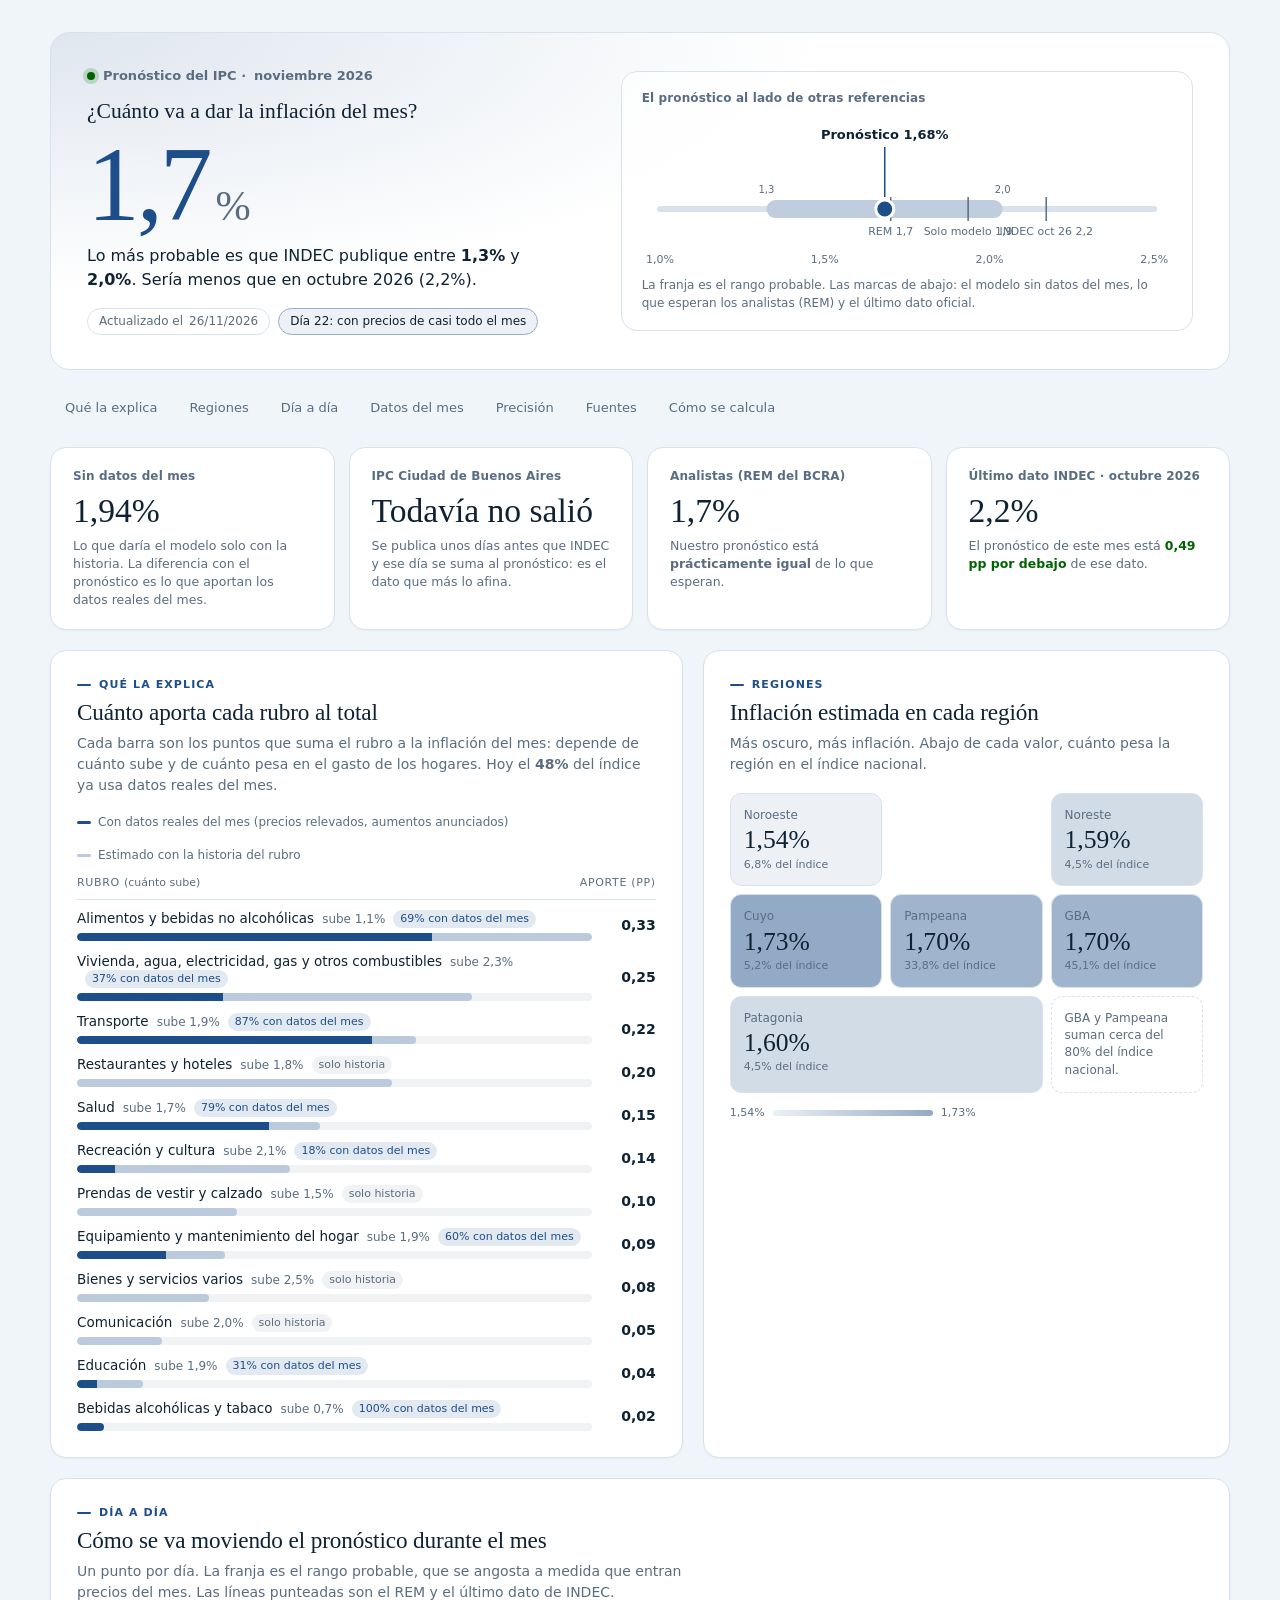
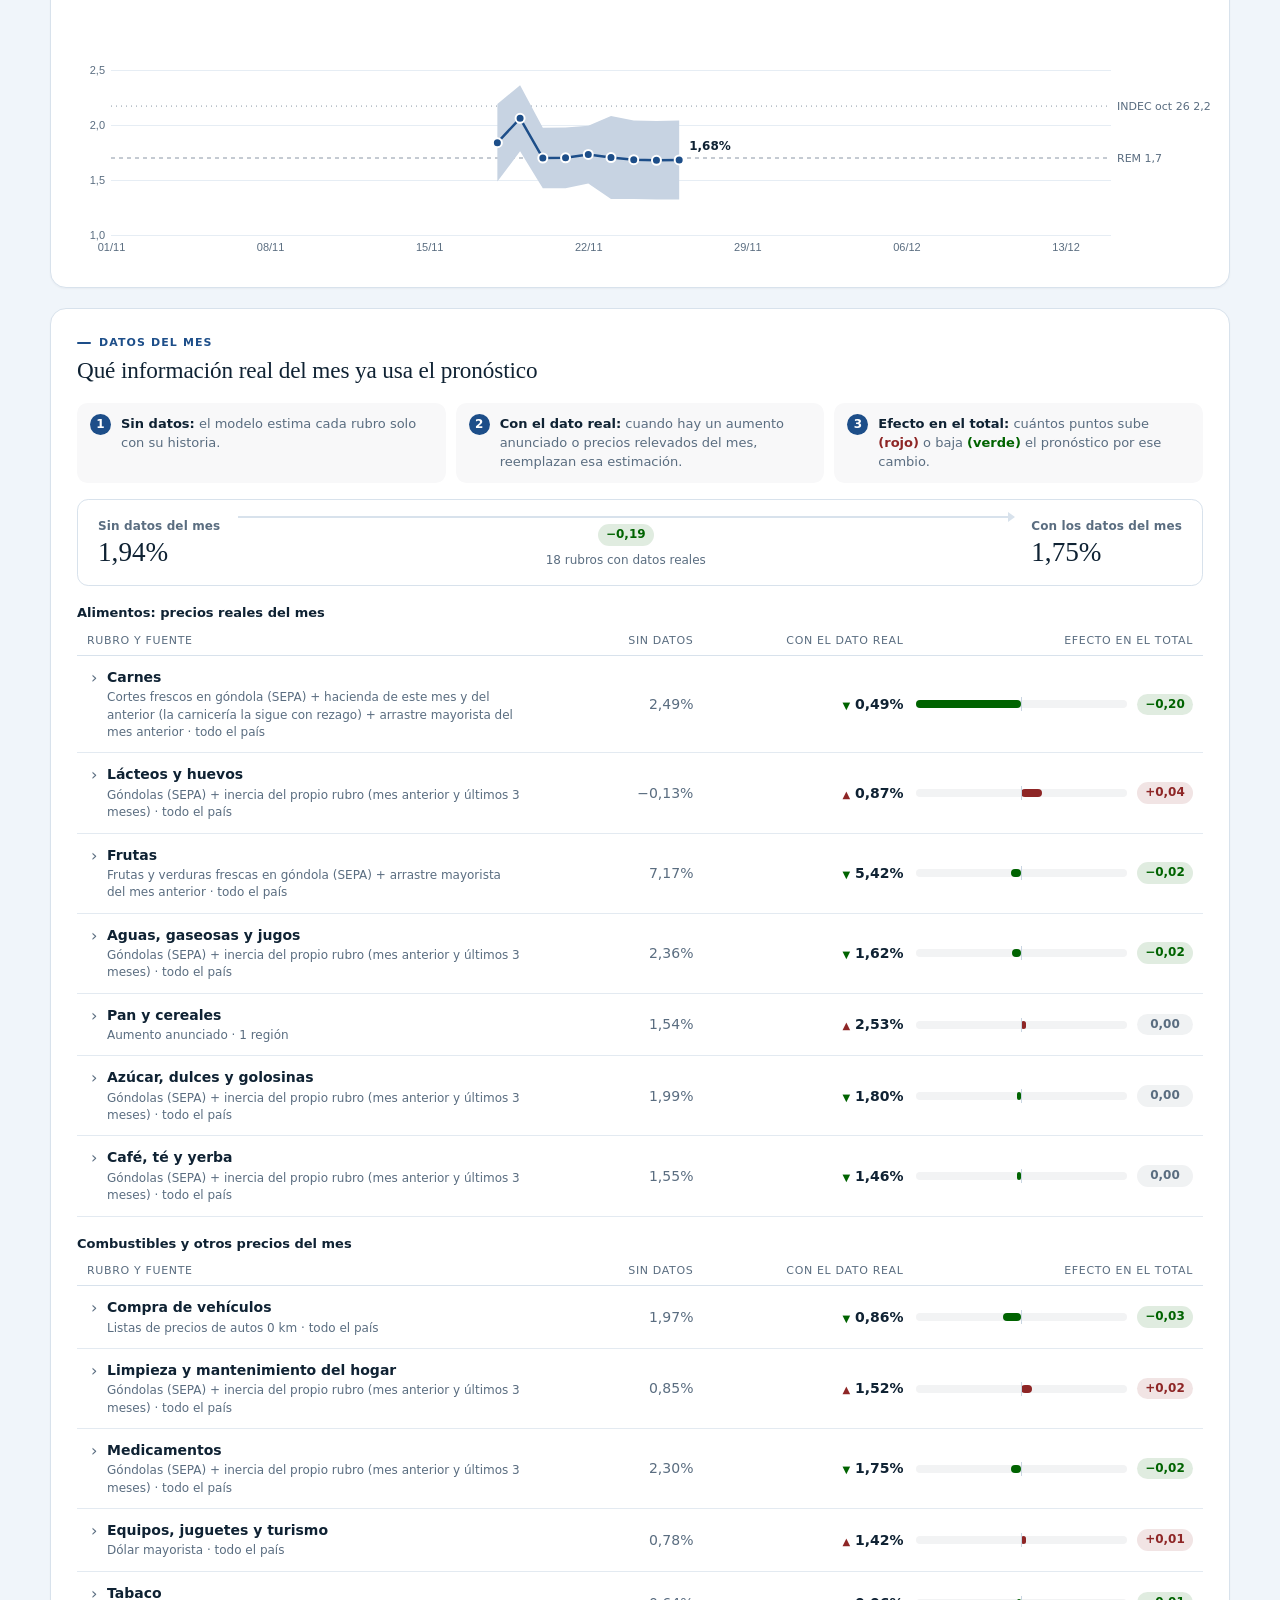
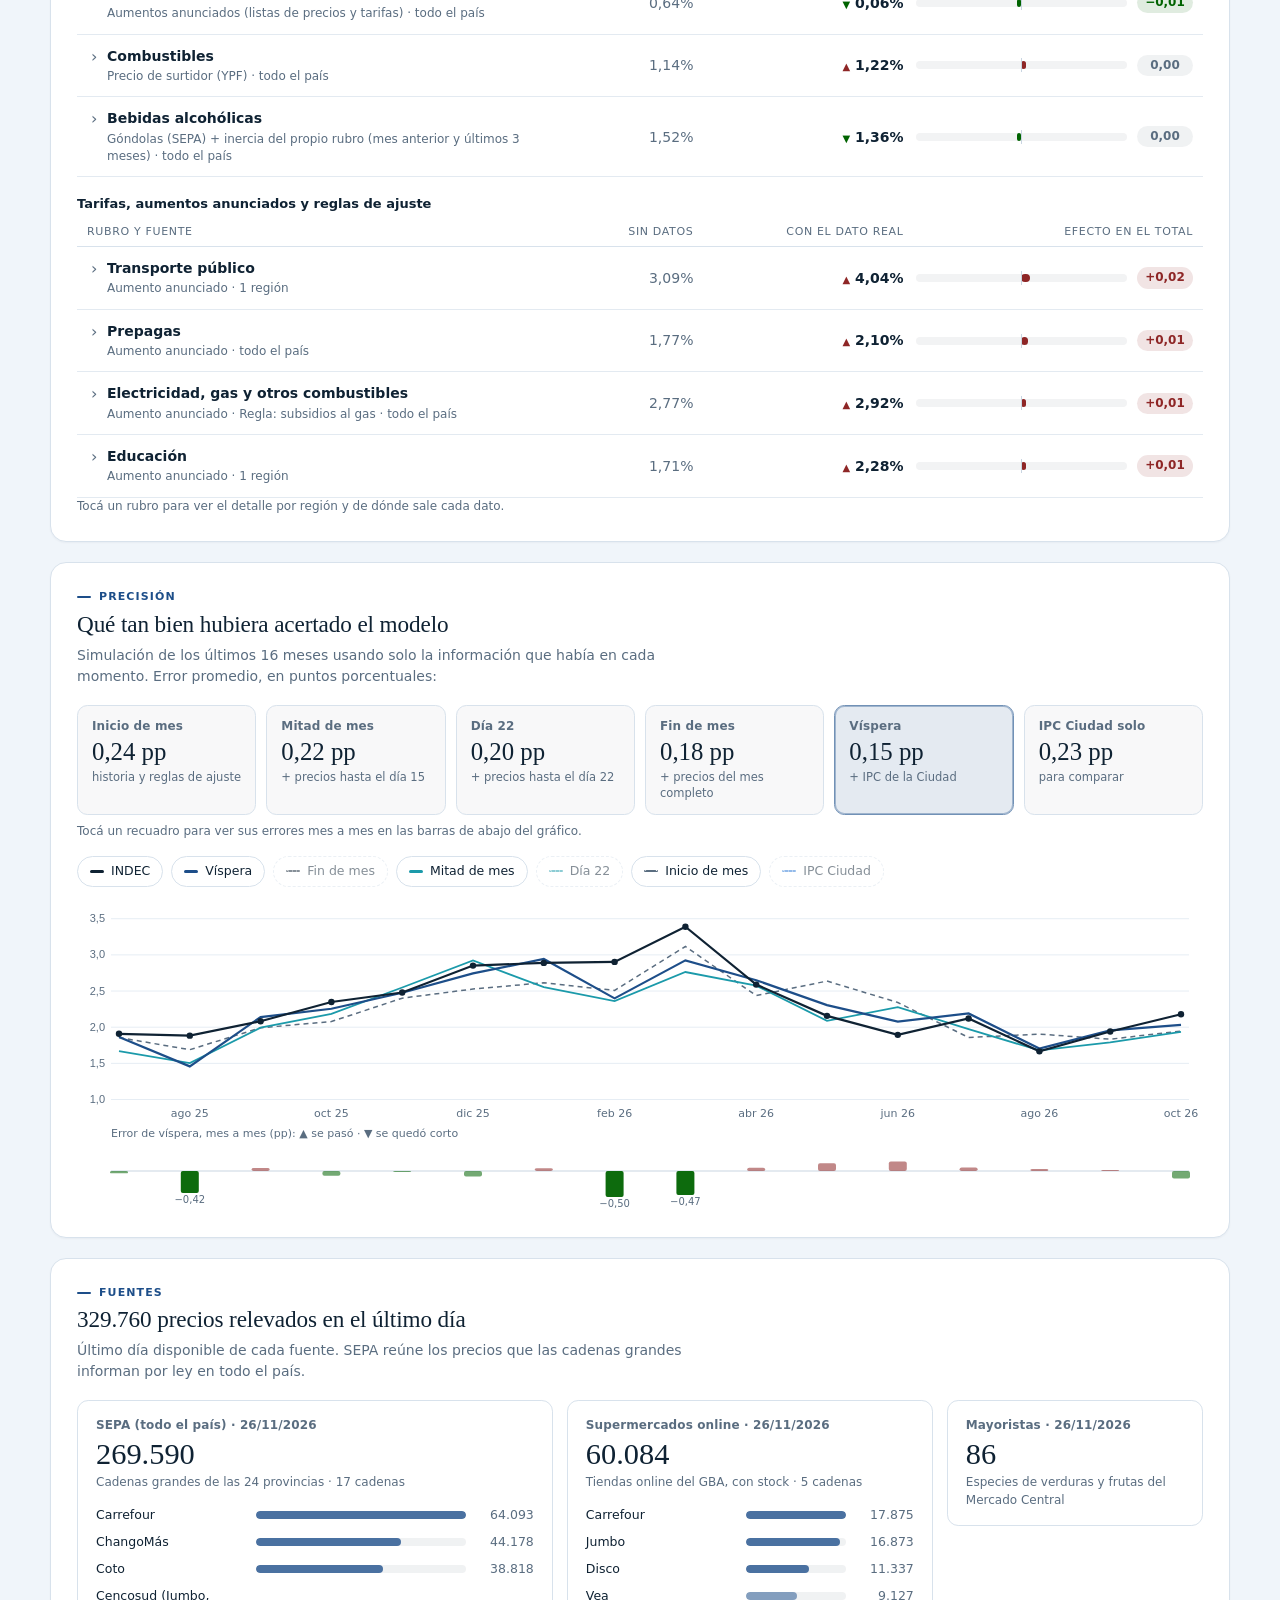
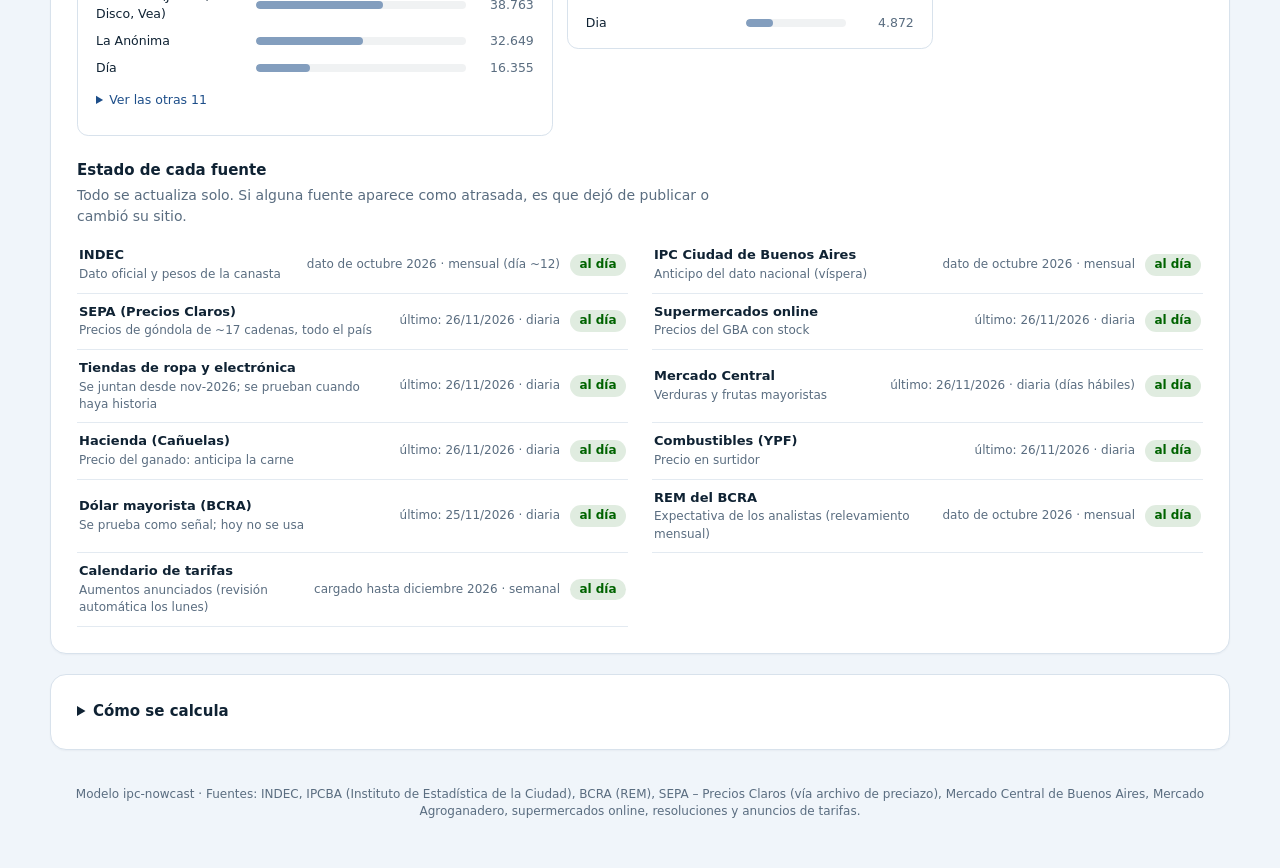
==== commit e88d575f: "Precios y pronóstico 2026-11-26" ====
--- a/reports/tablero_ipc.html
+++ b/reports/tablero_ipc.html
@@ -369,7 +369,7 @@
 <script>// https://d3js.org v7.9.2 Copyright 2010-2026 Mike Bostock
 !function(t,n){"object"==typeof exports&&"undefined"!=typeof module?n(exports):"function"==typeof define&&define.amd?define(["exports"],n):n((t="undefined"!=typeof globalThis?globalThis:t||self).d3=t.d3||{})}(this,function(t){"use strict";function n(t,n){return null==t||null==n?NaN:t<n?-1:t>n?1:t>=n?0:NaN}function e(t,n){return null==t||null==n?NaN:n<t?-1:n>t?1:n>=t?0:NaN}function r(t){let r,o,a;function u(t,n,e=0,i=t.length){if(e<i){if(0!==r(n,n))return i;do{const r=e+i>>>1;o(t[r],n)<0?e=r+1:i=r}while(e<i)}return e}return 2!==t.length?(r=n,o=(e,r)=>n(t(e),r),a=(n,e)=>t(n)-e):(r=t===n||t===e?t:i,o=t,a=t),{left:u,center:function(t,n,e=0,r=t.length){const i=u(t,n,e,r-1);return i>e&&a(t[i-1],n)>-a(t[i],n)?i-1:i},right:function(t,n,e=0,i=t.length){if(e<i){if(0!==r(n,n))return i;do{const r=e+i>>>1;o(t[r],n)<=0?e=r+1:i=r}while(e<i)}return e}}}function i(){return 0}function o(t){return null===t?NaN:+t}const a=r(n),u=a.right,c=a.left,f=r(o).center;const s=h(g),l=h(function(t){const n=g(t);return(t,e,r,i,o)=>{n(t,e,(r<<=2)+0,(i<<=2)+0,o<<=2),n(t,e,r+1,i+1,o),n(t,e,r+2,i+2,o),n(t,e,r+3,i+3,o)}});function h(t){return function(n,e,r=e){if(!((e=+e)>=0))throw new RangeError("invalid rx");if(!((r=+r)>=0))throw new RangeError("invalid ry");let{data:i,width:o,height:a}=n;if(!((o=Math.floor(o))>=0))throw new RangeError("invalid width");if(!((a=Math.floor(void 0!==a?a:i.length/o))>=0))throw new RangeError("invalid height");if(!o||!a||!e&&!r)return n;const u=e&&t(e),c=r&&t(r),f=i.slice();return u&&c?(d(u,f,i,o,a),d(u,i,f,o,a),d(u,f,i,o,a),p(c,i,f,o,a),p(c,f,i,o,a),p(c,i,f,o,a)):u?(d(u,i,f,o,a),d(u,f,i,o,a),d(u,i,f,o,a)):c&&(p(c,i,f,o,a),p(c,f,i,o,a),p(c,i,f,o,a)),n}}function d(t,n,e,r,i){for(let o=0,a=r*i;o<a;)t(n,e,o,o+=r,1)}function p(t,n,e,r,i){for(let o=0,a=r*i;o<r;++o)t(n,e,o,o+a,r)}function g(t){const n=Math.floor(t);if(n===t)return function(t){const n=2*t+1;return(e,r,i,o,a)=>{if(!((o-=a)>=i))return;let u=t*r[i];const c=a*t;for(let t=i,n=i+c;t<n;t+=a)u+=r[Math.min(o,t)];for(let t=i,f=o;t<=f;t+=a)u+=r[Math.min(o,t+c)],e[t]=u/n,u-=r[Math.max(i,t-c)]}}(t);const e=t-n,r=2*t+1;return(t,i,o,a,u)=>{if(!((a-=u)>=o))return;let c=n*i[o];const f=u*n,s=f+u;for(let t=o,n=o+f;t<n;t+=u)c+=i[Math.min(a,t)];for(let n=o,l=a;n<=l;n+=u)c+=i[Math.min(a,n+f)],t[n]=(c+e*(i[Math.max(o,n-s)]+i[Math.min(a,n+s)]))/r,c-=i[Math.max(o,n-f)]}}function y(t,n){let e=0;if(void 0===n)for(let n of t)null!=n&&(n=+n)>=n&&++e;else{let r=-1;for(let i of t)null!=(i=n(i,++r,t))&&(i=+i)>=i&&++e}return e}function v(t){return 0|t.length}function _(t){return!(t>0)}function b(t){return"object"!=typeof t||"length"in t?t:Array.from(t)}function m(t,n){let e,r=0,i=0,o=0;if(void 0===n)for(let n of t)null!=n&&(n=+n)>=n&&(e=n-i,i+=e/++r,o+=e*(n-i));else{let a=-1;for(let u of t)null!=(u=n(u,++a,t))&&(u=+u)>=u&&(e=u-i,i+=e/++r,o+=e*(u-i))}if(r>1)return o/(r-1)}function x(t,n){const e=m(t,n);return e?Math.sqrt(e):e}function w(t,n){let e,r;if(void 0===n)for(const n of t)null!=n&&(void 0===e?n>=n&&(e=r=n):(e>n&&(e=n),r<n&&(r=n)));else{let i=-1;for(let o of t)null!=(o=n(o,++i,t))&&(void 0===e?o>=o&&(e=r=o):(e>o&&(e=o),r<o&&(r=o)))}return[e,r]}class M{constructor(){this._partials=new Float64Array(32),this._n=0}add(t){const n=this._partials;let e=0;for(let r=0;r<this._n&&r<32;r++){const i=n[r],o=t+i,a=Math.abs(t)<Math.abs(i)?t-(o-i):i-(o-t);a&&(n[e++]=a),t=o}return n[e]=t,this._n=e+1,this}valueOf(){const t=this._partials;let n,e,r,i=this._n,o=0;if(i>0){for(o=t[--i];i>0&&(n=o,e=t[--i],o=n+e,r=e-(o-n),!r););i>0&&(r<0&&t[i-1]<0||r>0&&t[i-1]>0)&&(e=2*r,n=o+e,e==n-o&&(o=n))}return o}}class InternMap extends Map{constructor(t,n=E){if(super(),Object.defineProperties(this,{_intern:{value:new Map},_key:{value:n}}),null!=t)for(const[n,e]of t)this.set(n,e)}get(t){return super.get(A(this,t))}has(t){return super.has(A(this,t))}set(t,n){return super.set(T(this,t),n)}delete(t){return super.delete(S(this,t))}}class InternSet extends Set{constructor(t,n=E){if(super(),Object.defineProperties(this,{_intern:{value:new Map},_key:{value:n}}),null!=t)for(const n of t)this.add(n)}has(t){return super.has(A(this,t))}add(t){return super.add(T(this,t))}delete(t){return super.delete(S(this,t))}}function A({_intern:t,_key:n},e){const r=n(e);return t.has(r)?t.get(r):e}function T({_intern:t,_key:n},e){const r=n(e);return t.has(r)?t.get(r):(t.set(r,e),e)}function S({_intern:t,_key:n},e){const r=n(e);return t.has(r)&&(e=t.get(r),t.delete(r)),e}function E(t){return null!==t&&"object"==typeof t?t.valueOf():t}function N(t){return t}function k(t,...n){return R(t,N,N,n)}function C(t,...n){return R(t,Array.from,N,n)}function P(t,n){for(let e=1,r=n.length;e<r;++e)t=t.flatMap(t=>t.pop().map(([n,e])=>[...t,n,e]));return t}function z(t,n,...e){return R(t,N,n,e)}function $(t,n,...e){return R(t,Array.from,n,e)}function D(t){if(1!==t.length)throw new Error("duplicate key");return t[0]}function R(t,n,e,r){return function t(i,o){if(o>=r.length)return e(i);const a=new InternMap,u=r[o++];let c=-1;for(const t of i){const n=u(t,++c,i),e=a.get(n);e?e.push(t):a.set(n,[t])}for(const[n,e]of a)a.set(n,t(e,o));return n(a)}(t,0)}function F(t,n){return Array.from(n,n=>t[n])}function q(t,...n){if("function"!=typeof t[Symbol.iterator])throw new TypeError("values is not iterable");t=Array.from(t);let[e]=n;if(e&&2!==e.length||n.length>1){const r=Uint32Array.from(t,(t,n)=>n);return n.length>1?(n=n.map(n=>t.map(n)),r.sort((t,e)=>{for(const r of n){const n=U(r[t],r[e]);if(n)return n}})):(e=t.map(e),r.sort((t,n)=>U(e[t],e[n]))),F(t,r)}return t.sort(I(e))}function I(t=n){if(t===n)return U;if("function"!=typeof t)throw new TypeError("compare is not a function");return(n,e)=>{const r=t(n,e);return r||0===r?r:(0===t(e,e))-(0===t(n,n))}}function U(t,n){return(null==t||!(t>=t))-(null==n||!(n>=n))||(t<n?-1:t>n?1:0)}var O=Array.prototype.slice;function B(t){return()=>t}const Y=Math.sqrt(50),L=Math.sqrt(10),j=Math.sqrt(2);function H(t,n,e){const r=(n-t)/Math.max(0,e),i=Math.floor(Math.log10(r)),o=r/Math.pow(10,i),a=o>=Y?10:o>=L?5:o>=j?2:1;let u,c,f;return i<0?(f=Math.pow(10,-i)/a,u=Math.round(t*f),c=Math.round(n*f),u/f<t&&++u,c/f>n&&--c,f=-f):(f=Math.pow(10,i)*a,u=Math.round(t/f),c=Math.round(n/f),u*f<t&&++u,c*f>n&&--c),c<u&&.5<=e&&e<2?H(t,n,2*e):[u,c,f]}function X(t,n,e){if(!((e=+e)>0))return[];if((t=+t)===(n=+n))return[t];const r=n<t,[i,o,a]=r?H(n,t,e):H(t,n,e);if(!(o>=i))return[];const u=o-i+1,c=new Array(u);if(r)if(a<0)for(let t=0;t<u;++t)c[t]=(o-t)/-a;else for(let t=0;t<u;++t)c[t]=(o-t)*a;else if(a<0)for(let t=0;t<u;++t)c[t]=(i+t)/-a;else for(let t=0;t<u;++t)c[t]=(i+t)*a;return c}function G(t,n,e){return H(t=+t,n=+n,e=+e)[2]}function V(t,n,e){e=+e;const r=(n=+n)<(t=+t),i=r?G(n,t,e):G(t,n,e);return(r?-1:1)*(i<0?1/-i:i)}function W(t,n,e){let r;for(;;){const i=G(t,n,e);if(i===r||0===i||!isFinite(i))return[t,n];if(i>0){const e=Math.ceil(t/i),r=Math.floor(n/i);t=(e-(e*i>t))*i,n=(r+(r*i<n))*i}else if(i<0){const e=-i,r=Math.ceil(t*e),o=Math.floor(n*e);t=(r-(r/e>t))/e,n=(o+(o/e<n))/e}r=i}}function Z(t){return Math.max(1,Math.ceil(Math.log(y(t))/Math.LN2)+1)}function K(){var t=N,n=w,e=Z;function r(r){Array.isArray(r)||(r=Array.from(r));var i,o,a,c=r.length,f=new Array(c);for(i=0;i<c;++i)f[i]=t(r[i],i,r);var s=n(f),l=s[0],h=s[1],d=e(f,l,h);if(!Array.isArray(d)){const t=h,e=+d;if(n===w&&([l,h]=W(l,h,e)),(d=X(l,h,e))[0]<=l&&(a=G(l,h,e)),d[d.length-1]>=h)if(t>=h&&n===w){const t=G(l,h,e);isFinite(t)&&(t>0?h=(Math.floor(h/t)+1)*t:t<0&&(h=(Math.ceil(h*-t)+1)/-t))}else d.pop()}for(var p=d.length,g=0,y=p;d[g]<=l;)++g;for(;d[y-1]>h;)--y;(g||y<p)&&(d=d.slice(g,y),p=y-g);var v,_=new Array(p+1);for(i=0;i<=p;++i)(v=_[i]=[]).x0=i>0?d[i-1]:l,v.x1=i<p?d[i]:h;if(isFinite(a)){if(a>0)for(i=0;i<c;++i)null!=(o=f[i])&&l<=o&&o<=h&&_[Math.min(p,Math.floor((o-l)/a))].push(r[i]);else if(a<0)for(i=0;i<c;++i)if(null!=(o=f[i])&&l<=o&&o<=h){const t=Math.floor((l-o)*a);_[Math.min(p,t+(d[t]<=o))].push(r[i])}}else for(i=0;i<c;++i)null!=(o=f[i])&&l<=o&&o<=h&&_[u(d,o,0,p)].push(r[i]);return _}return r.value=function(n){return arguments.length?(t="function"==typeof n?n:B(n),r):t},r.domain=function(t){return arguments.length?(n="function"==typeof t?t:B([t[0],t[1]]),r):n},r.thresholds=function(t){return arguments.length?(e="function"==typeof t?t:B(Array.isArray(t)?O.call(t):t),r):e},r}function Q(t,n){let e;if(void 0===n)for(const n of t)null!=n&&(e<n||void 0===e&&n>=n)&&(e=n);else{let r=-1;for(let i of t)null!=(i=n(i,++r,t))&&(e<i||void 0===e&&i>=i)&&(e=i)}return e}function J(t,n){let e,r=-1,i=-1;if(void 0===n)for(const n of t)++i,null!=n&&(e<n||void 0===e&&n>=n)&&(e=n,r=i);else for(let o of t)null!=(o=n(o,++i,t))&&(e<o||void 0===e&&o>=o)&&(e=o,r=i);return r}function tt(t,n){let e;if(void 0===n)for(const n of t)null!=n&&(e>n||void 0===e&&n>=n)&&(e=n);else{let r=-1;for(let i of t)null!=(i=n(i,++r,t))&&(e>i||void 0===e&&i>=i)&&(e=i)}return e}function nt(t,n){let e,r=-1,i=-1;if(void 0===n)for(const n of t)++i,null!=n&&(e>n||void 0===e&&n>=n)&&(e=n,r=i);else for(let o of t)null!=(o=n(o,++i,t))&&(e>o||void 0===e&&o>=o)&&(e=o,r=i);return r}function et(t,n,e=0,r=1/0,i){if(n=Math.floor(n),e=Math.floor(Math.max(0,e)),r=Math.floor(Math.min(t.length-1,r)),!(e<=n&&n<=r))return t;for(i=void 0===i?U:I(i);r>e;){if(r-e>600){const o=r-e+1,a=n-e+1,u=Math.log(o),c=.5*Math.exp(2*u/3),f=.5*Math.sqrt(u*c*(o-c)/o)*(a-o/2<0?-1:1);et(t,n,Math.max(e,Math.floor(n-a*c/o+f)),Math.min(r,Math.floor(n+(o-a)*c/o+f)),i)}const o=t[n];let a=e,u=r;for(rt(t,e,n),i(t[r],o)>0&&rt(t,e,r);a<u;){for(rt(t,a,u),++a,--u;i(t[a],o)<0;)++a;for(;i(t[u],o)>0;)--u}0===i(t[e],o)?rt(t,e,u):(++u,rt(t,u,r)),u<=n&&(e=u+1),n<=u&&(r=u-1)}return t}function rt(t,n,e){const r=t[n];t[n]=t[e],t[e]=r}function it(t,e=n){let r,i=!1;if(1===e.length){let o;for(const a of t){const t=e(a);(i?n(t,o)>0:0===n(t,t))&&(r=a,o=t,i=!0)}}else for(const n of t)(i?e(n,r)>0:0===e(n,n))&&(r=n,i=!0);return r}function ot(t,n,e){if(t=Float64Array.from(function*(t,n){if(void 0===n)for(let n of t)null!=n&&(n=+n)>=n&&(yield n);else{let e=-1;for(let r of t)null!=(r=n(r,++e,t))&&(r=+r)>=r&&(yield r)}}(t,e)),(r=t.length)&&!isNaN(n=+n)){if(n<=0||r<2)return tt(t);if(n>=1)return Q(t);var r,i=(r-1)*n,o=Math.floor(i),a=Q(et(t,o).subarray(0,o+1));return a+(tt(t.subarray(o+1))-a)*(i-o)}}function at(t,n,e=o){if((r=t.length)&&!isNaN(n=+n)){if(n<=0||r<2)return+e(t[0],0,t);if(n>=1)return+e(t[r-1],r-1,t);var r,i=(r-1)*n,a=Math.floor(i),u=+e(t[a],a,t);return u+(+e(t[a+1],a+1,t)-u)*(i-a)}}function ut(t,n,e=o){if(!isNaN(n=+n)){if(r=Float64Array.from(t,(n,r)=>o(e(t[r],r,t))),n<=0)return nt(r);if(n>=1)return J(r);var r,i=Uint32Array.from(t,(t,n)=>n),a=r.length-1,u=Math.floor(a*n);return et(i,u,0,a,(t,n)=>U(r[t],r[n])),(u=it(i.subarray(0,u+1),t=>r[t]))>=0?u:-1}}function ct(t){return Array.from(function*(t){for(const n of t)yield*n}(t))}function ft(t,n){return[t,n]}function st(t,n,e){t=+t,n=+n,e=(i=arguments.length)<2?(n=t,t=0,1):i<3?1:+e;for(var r=-1,i=0|Math.max(0,Math.ceil((n-t)/e)),o=new Array(i);++r<i;)o[r]=t+r*e;return o}function lt(t,e=n){if(1===e.length)return nt(t,e);let r,i=-1,o=-1;for(const n of t)++o,(i<0?0===e(n,n):e(n,r)<0)&&(r=n,i=o);return i}var ht=dt(Math.random);function dt(t){return function(n,e=0,r=n.length){let i=r-(e=+e);for(;i;){const r=t()*i--|0,o=n[i+e];n[i+e]=n[r+e],n[r+e]=o}return n}}function pt(t){if(!(i=t.length))return[];for(var n=-1,e=tt(t,gt),r=new Array(e);++n<e;)for(var i,o=-1,a=r[n]=new Array(i);++o<i;)a[o]=t[o][n];return r}function gt(t){return t.length}function yt(t){return t instanceof InternSet?t:new InternSet(t)}function vt(t,n){const e=t[Symbol.iterator](),r=new Set;for(const t of n){const n=_t(t);if(r.has(n))continue;let i,o;for(;({value:i,done:o}=e.next());){if(o)return!1;const t=_t(i);if(r.add(t),Object.is(n,t))break}}return!0}function _t(t){return null!==t&&"object"==typeof t?t.valueOf():t}function bt(t){return t}var mt=1e-6;function xt(t){return"translate("+t+",0)"}function wt(t){return"translate(0,"+t+")"}function Mt(t){return n=>+t(n)}function At(t,n){return n=Math.max(0,t.bandwidth()-2*n)/2,t.round()&&(n=Math.round(n)),e=>+t(e)+n}function Tt(){return!this.__axis}function St(t,n){var e=[],r=null,i=null,o=6,a=6,u=3,c="undefined"!=typeof window&&window.devicePixelRatio>1?0:.5,f=1===t||4===t?-1:1,s=4===t||2===t?"x":"y",l=1===t||3===t?xt:wt;function h(h){var d=null==r?n.ticks?n.ticks.apply(n,e):n.domain():r,p=null==i?n.tickFormat?n.tickFormat.apply(n,e):bt:i,g=Math.max(o,0)+u,y=n.range(),v=+y[0]+c,_=+y[y.length-1]+c,b=(n.bandwidth?At:Mt)(n.copy(),c),m=h.selection?h.selection():h,x=m.selectAll(".domain").data([null]),w=m.selectAll(".tick").data(d,n).order(),M=w.exit(),A=w.enter().append("g").attr("class","tick"),T=w.select("line"),S=w.select("text");x=x.merge(x.enter().insert("path",".tick").attr("class","domain").attr("stroke","currentColor")),w=w.merge(A),T=T.merge(A.append("line").attr("stroke","currentColor").attr(s+"2",f*o)),S=S.merge(A.append("text").attr("fill","currentColor").attr(s,f*g).attr("dy",1===t?"0em":3===t?"0.71em":"0.32em")),h!==m&&(x=x.transition(h),w=w.transition(h),T=T.transition(h),S=S.transition(h),M=M.transition(h).attr("opacity",mt).attr("transform",function(t){return isFinite(t=b(t))?l(t+c):this.getAttribute("transform")}),A.attr("opacity",mt).attr("transform",function(t){var n=this.parentNode.__axis;return l((n&&isFinite(n=n(t))?n:b(t))+c)})),M.remove(),x.attr("d",4===t||2===t?a?"M"+f*a+","+v+"H"+c+"V"+_+"H"+f*a:"M"+c+","+v+"V"+_:a?"M"+v+","+f*a+"V"+c+"H"+_+"V"+f*a:"M"+v+","+c+"H"+_),w.attr("opacity",1).attr("transform",function(t){return l(b(t)+c)}),T.attr(s+"2",f*o),S.attr(s,f*g).text(p),m.filter(Tt).attr("fill","none").attr("font-size",10).attr("font-family","sans-serif").attr("text-anchor",2===t?"start":4===t?"end":"middle"),m.each(function(){this.__axis=b})}return h.scale=function(t){return arguments.length?(n=t,h):n},h.ticks=function(){return e=Array.from(arguments),h},h.tickArguments=function(t){return arguments.length?(e=null==t?[]:Array.from(t),h):e.slice()},h.tickValues=function(t){return arguments.length?(r=null==t?null:Array.from(t),h):r&&r.slice()},h.tickFormat=function(t){return arguments.length?(i=t,h):i},h.tickSize=function(t){return arguments.length?(o=a=+t,h):o},h.tickSizeInner=function(t){return arguments.length?(o=+t,h):o},h.tickSizeOuter=function(t){return arguments.length?(a=+t,h):a},h.tickPadding=function(t){return arguments.length?(u=+t,h):u},h.offset=function(t){return arguments.length?(c=+t,h):c},h}var Et={value:()=>{}};function Nt(){for(var t,n=0,e=arguments.length,r={};n<e;++n){if(!(t=arguments[n]+"")||t in r||/[\s.]/.test(t))throw new Error("illegal type: "+t);r[t]=[]}return new kt(r)}function kt(t){this._=t}function Ct(t,n){for(var e,r=0,i=t.length;r<i;++r)if((e=t[r]).name===n)return e.value}function Pt(t,n,e){for(var r=0,i=t.length;r<i;++r)if(t[r].name===n){t[r]=Et,t=t.slice(0,r).concat(t.slice(r+1));break}return null!=e&&t.push({name:n,value:e}),t}kt.prototype=Nt.prototype={constructor:kt,on:function(t,n){var e,r,i=this._,o=(r=i,(t+"").trim().split(/^|\s+/).map(function(t){var n="",e=t.indexOf(".");if(e>=0&&(n=t.slice(e+1),t=t.slice(0,e)),t&&!r.hasOwnProperty(t))throw new Error("unknown type: "+t);return{type:t,name:n}})),a=-1,u=o.length;if(!(arguments.length<2)){if(null!=n&&"function"!=typeof n)throw new Error("invalid callback: "+n);for(;++a<u;)if(e=(t=o[a]).type)i[e]=Pt(i[e],t.name,n);else if(null==n)for(e in i)i[e]=Pt(i[e],t.name,null);return this}for(;++a<u;)if((e=(t=o[a]).type)&&(e=Ct(i[e],t.name)))return e},copy:function(){var t={},n=this._;for(var e in n)t[e]=n[e].slice();return new kt(t)},call:function(t,n){if((e=arguments.length-2)>0)for(var e,r,i=new Array(e),o=0;o<e;++o)i[o]=arguments[o+2];if(!this._.hasOwnProperty(t))throw new Error("unknown type: "+t);for(o=0,e=(r=this._[t]).length;o<e;++o)r[o].value.apply(n,i)},apply:function(t,n,e){if(!this._.hasOwnProperty(t))throw new Error("unknown type: "+t);for(var r=this._[t],i=0,o=r.length;i<o;++i)r[i].value.apply(n,e)}};var zt="http://www.w3.org/1999/xhtml",$t={svg:"http://www.w3.org/2000/svg",xhtml:zt,xlink:"http://www.w3.org/1999/xlink",xml:"http://www.w3.org/XML/1998/namespace",xmlns:"http://www.w3.org/2000/xmlns/"};function Dt(t){var n=t+="",e=n.indexOf(":");return e>=0&&"xmlns"!==(n=t.slice(0,e))&&(t=t.slice(e+1)),$t.hasOwnProperty(n)?{space:$t[n],local:t}:t}function Rt(t){return function(){var n=this.ownerDocument,e=this.namespaceURI;return e===zt&&n.documentElement.namespaceURI===zt?n.createElement(t):n.createElementNS(e,t)}}function Ft(t){return function(){return this.ownerDocument.createElementNS(t.space,t.local)}}function qt(t){var n=Dt(t);return(n.local?Ft:Rt)(n)}function It(){}function Ut(t){return null==t?It:function(){return this.querySelector(t)}}function Ot(t){return null==t?[]:Array.isArray(t)?t:Array.from(t)}function Bt(){return[]}function Yt(t){return null==t?Bt:function(){return this.querySelectorAll(t)}}function Lt(t){return function(){return this.matches(t)}}function jt(t){return function(n){return n.matches(t)}}var Ht=Array.prototype.find;function Xt(){return this.firstElementChild}var Gt=Array.prototype.filter;function Vt(){return Array.from(this.children)}function Wt(t){return new Array(t.length)}function Zt(t,n){this.ownerDocument=t.ownerDocument,this.namespaceURI=t.namespaceURI,this._next=null,this._parent=t,this.__data__=n}function Kt(t,n,e,r,i,o){for(var a,u=0,c=n.length,f=o.length;u<f;++u)(a=n[u])?(a.__data__=o[u],r[u]=a):e[u]=new Zt(t,o[u]);for(;u<c;++u)(a=n[u])&&(i[u]=a)}function Qt(t,n,e,r,i,o,a){var u,c,f,s=new Map,l=n.length,h=o.length,d=new Array(l);for(u=0;u<l;++u)(c=n[u])&&(d[u]=f=a.call(c,c.__data__,u,n)+"",s.has(f)?i[u]=c:s.set(f,c));for(u=0;u<h;++u)f=a.call(t,o[u],u,o)+"",(c=s.get(f))?(r[u]=c,c.__data__=o[u],s.delete(f)):e[u]=new Zt(t,o[u]);for(u=0;u<l;++u)(c=n[u])&&s.get(d[u])===c&&(i[u]=c)}function Jt(t){return t.__data__}function tn(t){return"object"==typeof t&&"length"in t?t:Array.from(t)}function nn(t,n){return t<n?-1:t>n?1:t>=n?0:NaN}function en(t){return function(){this.removeAttribute(t)}}function rn(t){return function(){this.removeAttributeNS(t.space,t.local)}}function on(t,n){return function(){this.setAttribute(t,n)}}function an(t,n){return function(){this.setAttributeNS(t.space,t.local,n)}}function un(t,n){return function(){var e=n.apply(this,arguments);null==e?this.removeAttribute(t):this.setAttribute(t,e)}}function cn(t,n){return function(){var e=n.apply(this,arguments);null==e?this.removeAttributeNS(t.space,t.local):this.setAttributeNS(t.space,t.local,e)}}function fn(t){return t.ownerDocument&&t.ownerDocument.defaultView||t.document&&t||t.defaultView}function sn(t){return function(){this.style.removeProperty(t)}}function ln(t,n,e){return function(){this.style.setProperty(t,n,e)}}function hn(t,n,e){return function(){var r=n.apply(this,arguments);null==r?this.style.removeProperty(t):this.style.setProperty(t,r,e)}}function dn(t,n){return t.style.getPropertyValue(n)||fn(t).getComputedStyle(t,null).getPropertyValue(n)}function pn(t){return function(){delete this[t]}}function gn(t,n){return function(){this[t]=n}}function yn(t,n){return function(){var e=n.apply(this,arguments);null==e?delete this[t]:this[t]=e}}function vn(t){return t.trim().split(/^|\s+/)}function _n(t){return t.classList||new bn(t)}function bn(t){this._node=t,this._names=vn(t.getAttribute("class")||"")}function mn(t,n){for(var e=_n(t),r=-1,i=n.length;++r<i;)e.add(n[r])}function xn(t,n){for(var e=_n(t),r=-1,i=n.length;++r<i;)e.remove(n[r])}function wn(t){return function(){mn(this,t)}}function Mn(t){return function(){xn(this,t)}}function An(t,n){return function(){(n.apply(this,arguments)?mn:xn)(this,t)}}function Tn(){this.textContent=""}function Sn(t){return function(){this.textContent=t}}function En(t){return function(){var n=t.apply(this,arguments);this.textContent=null==n?"":n}}function Nn(){this.innerHTML=""}function kn(t){return function(){this.innerHTML=t}}function Cn(t){return function(){var n=t.apply(this,arguments);this.innerHTML=null==n?"":n}}function Pn(){this.nextSibling&&this.parentNode.appendChild(this)}function zn(){this.previousSibling&&this.parentNode.insertBefore(this,this.parentNode.firstChild)}function $n(){return null}function Dn(){var t=this.parentNode;t&&t.removeChild(this)}function Rn(){var t=this.cloneNode(!1),n=this.parentNode;return n?n.insertBefore(t,this.nextSibling):t}function Fn(){var t=this.cloneNode(!0),n=this.parentNode;return n?n.insertBefore(t,this.nextSibling):t}function qn(t){return function(){var n=this.__on;if(n){for(var e,r=0,i=-1,o=n.length;r<o;++r)e=n[r],t.type&&e.type!==t.type||e.name!==t.name?n[++i]=e:this.removeEventListener(e.type,e.listener,e.options);++i?n.length=i:delete this.__on}}}function In(t,n,e){return function(){var r,i=this.__on,o=function(t){return function(n){t.call(this,n,this.__data__)}}(n);if(i)for(var a=0,u=i.length;a<u;++a)if((r=i[a]).type===t.type&&r.name===t.name)return this.removeEventListener(r.type,r.listener,r.options),this.addEventListener(r.type,r.listener=o,r.options=e),void(r.value=n);this.addEventListener(t.type,o,e),r={type:t.type,name:t.name,value:n,listener:o,options:e},i?i.push(r):this.__on=[r]}}function Un(t,n,e){var r=fn(t),i=r.CustomEvent;"function"==typeof i?i=new i(n,e):(i=r.document.createEvent("Event"),e?(i.initEvent(n,e.bubbles,e.cancelable),i.detail=e.detail):i.initEvent(n,!1,!1)),t.dispatchEvent(i)}function On(t,n){return function(){return Un(this,t,n)}}function Bn(t,n){return function(){return Un(this,t,n.apply(this,arguments))}}Zt.prototype={constructor:Zt,appendChild:function(t){return this._parent.insertBefore(t,this._next)},insertBefore:function(t,n){return this._parent.insertBefore(t,n)},querySelector:function(t){return this._parent.querySelector(t)},querySelectorAll:function(t){return this._parent.querySelectorAll(t)}},bn.prototype={add:function(t){this._names.indexOf(t)<0&&(this._names.push(t),this._node.setAttribute("class",this._names.join(" ")))},remove:function(t){var n=this._names.indexOf(t);n>=0&&(this._names.splice(n,1),this._node.setAttribute("class",this._names.join(" ")))},contains:function(t){return this._names.indexOf(t)>=0}};var Yn=[null];function Ln(t,n){this._groups=t,this._parents=n}function jn(){return new Ln([[document.documentElement]],Yn)}function Hn(t){return"string"==typeof t?new Ln([[document.querySelector(t)]],[document.documentElement]):new Ln([[t]],Yn)}Ln.prototype=jn.prototype={constructor:Ln,select:function(t){"function"!=typeof t&&(t=Ut(t));for(var n=this._groups,e=n.length,r=new Array(e),i=0;i<e;++i)for(var o,a,u=n[i],c=u.length,f=r[i]=new Array(c),s=0;s<c;++s)(o=u[s])&&(a=t.call(o,o.__data__,s,u))&&("__data__"in o&&(a.__data__=o.__data__),f[s]=a);return new Ln(r,this._parents)},selectAll:function(t){t="function"==typeof t?function(t){return function(){return Ot(t.apply(this,arguments))}}(t):Yt(t);for(var n=this._groups,e=n.length,r=[],i=[],o=0;o<e;++o)for(var a,u=n[o],c=u.length,f=0;f<c;++f)(a=u[f])&&(r.push(t.call(a,a.__data__,f,u)),i.push(a));return new Ln(r,i)},selectChild:function(t){return this.select(null==t?Xt:function(t){return function(){return Ht.call(this.children,t)}}("function"==typeof t?t:jt(t)))},selectChildren:function(t){return this.selectAll(null==t?Vt:function(t){return function(){return Gt.call(this.children,t)}}("function"==typeof t?t:jt(t)))},filter:function(t){"function"!=typeof t&&(t=Lt(t));for(var n=this._groups,e=n.length,r=new Array(e),i=0;i<e;++i)for(var o,a=n[i],u=a.length,c=r[i]=[],f=0;f<u;++f)(o=a[f])&&t.call(o,o.__data__,f,a)&&c.push(o);return new Ln(r,this._parents)},data:function(t,n){if(!arguments.length)return Array.from(this,Jt);var e=n?Qt:Kt,r=this._parents,i=this._groups;"function"!=typeof t&&(t=function(t){return function(){return t}}(t));for(var o=i.length,a=new Array(o),u=new Array(o),c=new Array(o),f=0;f<o;++f){var s=r[f],l=i[f],h=l.length,d=tn(t.call(s,s&&s.__data__,f,r)),p=d.length,g=u[f]=new Array(p),y=a[f]=new Array(p);e(s,l,g,y,c[f]=new Array(h),d,n);for(var v,_,b=0,m=0;b<p;++b)if(v=g[b]){for(b>=m&&(m=b+1);!(_=y[m])&&++m<p;);v._next=_||null}}return(a=new Ln(a,r))._enter=u,a._exit=c,a},enter:function(){return new Ln(this._enter||this._groups.map(Wt),this._parents)},exit:function(){return new Ln(this._exit||this._groups.map(Wt),this._parents)},join:function(t,n,e){var r=this.enter(),i=this,o=this.exit();return"function"==typeof t?(r=t(r))&&(r=r.selection()):r=r.append(t+""),null!=n&&(i=n(i))&&(i=i.selection()),null==e?o.remove():e(o),r&&i?r.merge(i).order():i},merge:function(t){for(var n=t.selection?t.selection():t,e=this._groups,r=n._groups,i=e.length,o=r.length,a=Math.min(i,o),u=new Array(i),c=0;c<a;++c)for(var f,s=e[c],l=r[c],h=s.length,d=u[c]=new Array(h),p=0;p<h;++p)(f=s[p]||l[p])&&(d[p]=f);for(;c<i;++c)u[c]=e[c];return new Ln(u,this._parents)},selection:function(){return this},order:function(){for(var t=this._groups,n=-1,e=t.length;++n<e;)for(var r,i=t[n],o=i.length-1,a=i[o];--o>=0;)(r=i[o])&&(a&&4^r.compareDocumentPosition(a)&&a.parentNode.insertBefore(r,a),a=r);return this},sort:function(t){function n(n,e){return n&&e?t(n.__data__,e.__data__):!n-!e}t||(t=nn);for(var e=this._groups,r=e.length,i=new Array(r),o=0;o<r;++o){for(var a,u=e[o],c=u.length,f=i[o]=new Array(c),s=0;s<c;++s)(a=u[s])&&(f[s]=a);f.sort(n)}return new Ln(i,this._parents).order()},call:function(){var t=arguments[0];return arguments[0]=this,t.apply(null,arguments),this},nodes:function(){return Array.from(this)},node:function(){for(var t=this._groups,n=0,e=t.length;n<e;++n)for(var r=t[n],i=0,o=r.length;i<o;++i){var a=r[i];if(a)return a}return null},size:function(){let t=0;for(const n of this)++t;return t},empty:function(){return!this.node()},each:function(t){for(var n=this._groups,e=0,r=n.length;e<r;++e)for(var i,o=n[e],a=0,u=o.length;a<u;++a)(i=o[a])&&t.call(i,i.__data__,a,o);return this},attr:function(t,n){var e=Dt(t);if(arguments.length<2){var r=this.node();return e.local?r.getAttributeNS(e.space,e.local):r.getAttribute(e)}return this.each((null==n?e.local?rn:en:"function"==typeof n?e.local?cn:un:e.local?an:on)(e,n))},style:function(t,n,e){return arguments.length>1?this.each((null==n?sn:"function"==typeof n?hn:ln)(t,n,null==e?"":e)):dn(this.node(),t)},property:function(t,n){return arguments.length>1?this.each((null==n?pn:"function"==typeof n?yn:gn)(t,n)):this.node()[t]},classed:function(t,n){var e=vn(t+"");if(arguments.length<2){for(var r=_n(this.node()),i=-1,o=e.length;++i<o;)if(!r.contains(e[i]))return!1;return!0}return this.each(("function"==typeof n?An:n?wn:Mn)(e,n))},text:function(t){return arguments.length?this.each(null==t?Tn:("function"==typeof t?En:Sn)(t)):this.node().textContent},html:function(t){return arguments.length?this.each(null==t?Nn:("function"==typeof t?Cn:kn)(t)):this.node().innerHTML},raise:function(){return this.each(Pn)},lower:function(){return this.each(zn)},append:function(t){var n="function"==typeof t?t:qt(t);return this.select(function(){return this.appendChild(n.apply(this,arguments))})},insert:function(t,n){var e="function"==typeof t?t:qt(t),r=null==n?$n:"function"==typeof n?n:Ut(n);return this.select(function(){return this.insertBefore(e.apply(this,arguments),r.apply(this,arguments)||null)})},remove:function(){return this.each(Dn)},clone:function(t){return this.select(t?Fn:Rn)},datum:function(t){return arguments.length?this.property("__data__",t):this.node().__data__},on:function(t,n,e){var r,i,o=function(t){return t.trim().split(/^|\s+/).map(function(t){var n="",e=t.indexOf(".");return e>=0&&(n=t.slice(e+1),t=t.slice(0,e)),{type:t,name:n}})}(t+""),a=o.length;if(!(arguments.length<2)){for(u=n?In:qn,r=0;r<a;++r)this.each(u(o[r],n,e));return this}var u=this.node().__on;if(u)for(var c,f=0,s=u.length;f<s;++f)for(r=0,c=u[f];r<a;++r)if((i=o[r]).type===c.type&&i.name===c.name)return c.value},dispatch:function(t,n){return this.each(("function"==typeof n?Bn:On)(t,n))},[Symbol.iterator]:function*(){for(var t=this._groups,n=0,e=t.length;n<e;++n)for(var r,i=t[n],o=0,a=i.length;o<a;++o)(r=i[o])&&(yield r)}};var Xn=0;function Gn(){return new Vn}function Vn(){this._="@"+(++Xn).toString(36)}function Wn(t){let n;for(;n=t.sourceEvent;)t=n;return t}function Zn(t,n){if(t=Wn(t),void 0===n&&(n=t.currentTarget),n){var e=n.ownerSVGElement||n;if(e.createSVGPoint){var r=e.createSVGPoint();return r.x=t.clientX,r.y=t.clientY,[(r=r.matrixTransform(n.getScreenCTM().inverse())).x,r.y]}if(n.getBoundingClientRect){var i=n.getBoundingClientRect();return[t.clientX-i.left-n.clientLeft,t.clientY-i.top-n.clientTop]}}return[t.pageX,t.pageY]}Vn.prototype=Gn.prototype={constructor:Vn,get:function(t){for(var n=this._;!(n in t);)if(!(t=t.parentNode))return;return t[n]},set:function(t,n){return t[this._]=n},remove:function(t){return this._ in t&&delete t[this._]},toString:function(){return this._}};const Kn={passive:!1},Qn={capture:!0,passive:!1};function Jn(t){t.stopImmediatePropagation()}function te(t){t.preventDefault(),t.stopImmediatePropagation()}function ne(t){var n=t.document.documentElement,e=Hn(t).on("dragstart.drag",te,Qn);"onselectstart"in n?e.on("selectstart.drag",te,Qn):(n.__noselect=n.style.MozUserSelect,n.style.MozUserSelect="none")}function ee(t,n){var e=t.document.documentElement,r=Hn(t).on("dragstart.drag",null);n&&(r.on("click.drag",te,Qn),setTimeout(function(){r.on("click.drag",null)},0)),"onselectstart"in e?r.on("selectstart.drag",null):(e.style.MozUserSelect=e.__noselect,delete e.__noselect)}var re=t=>()=>t;function ie(t,{sourceEvent:n,subject:e,target:r,identifier:i,active:o,x:a,y:u,dx:c,dy:f,dispatch:s}){Object.defineProperties(this,{type:{value:t,enumerable:!0,configurable:!0},sourceEvent:{value:n,enumerable:!0,configurable:!0},subject:{value:e,enumerable:!0,configurable:!0},target:{value:r,enumerable:!0,configurable:!0},identifier:{value:i,enumerable:!0,configurable:!0},active:{value:o,enumerable:!0,configurable:!0},x:{value:a,enumerable:!0,configurable:!0},y:{value:u,enumerable:!0,configurable:!0},dx:{value:c,enumerable:!0,configurable:!0},dy:{value:f,enumerable:!0,configurable:!0},_:{value:s}})}function oe(t){return!t.ctrlKey&&!t.button}function ae(){return this.parentNode}function ue(t,n){return null==n?{x:t.x,y:t.y}:n}function ce(){return navigator.maxTouchPoints||"ontouchstart"in this}function fe(t,n,e){t.prototype=n.prototype=e,e.constructor=t}function se(t,n){var e=Object.create(t.prototype);for(var r in n)e[r]=n[r];return e}function le(){}ie.prototype.on=function(){var t=this._.on.apply(this._,arguments);return t===this._?this:t};var he=.7,de=1/he,pe="\\s*([+-]?\\d+)\\s*",ge="\\s*([+-]?(?:\\d*\\.)?\\d+(?:[eE][+-]?\\d+)?)\\s*",ye="\\s*([+-]?(?:\\d*\\.)?\\d+(?:[eE][+-]?\\d+)?)%\\s*",ve=/^#([0-9a-f]{3,8})$/,_e=new RegExp(`^rgb\\(${pe},${pe},${pe}\\)$`),be=new RegExp(`^rgb\\(${ye},${ye},${ye}\\)$`),me=new RegExp(`^rgba\\(${pe},${pe},${pe},${ge}\\)$`),xe=new RegExp(`^rgba\\(${ye},${ye},${ye},${ge}\\)$`),we=new RegExp(`^hsl\\(${ge},${ye},${ye}\\)$`),Me=new RegExp(`^hsla\\(${ge},${ye},${ye},${ge}\\)$`),Ae={aliceblue:15792383,antiquewhite:16444375,aqua:65535,aquamarine:8388564,azure:15794175,beige:16119260,bisque:16770244,black:0,blanchedalmond:16772045,blue:255,blueviolet:9055202,brown:10824234,burlywood:14596231,cadetblue:6266528,chartreuse:8388352,chocolate:13789470,coral:16744272,cornflowerblue:6591981,cornsilk:16775388,crimson:14423100,cyan:65535,darkblue:139,darkcyan:35723,darkgoldenrod:12092939,darkgray:11119017,darkgreen:25600,darkgrey:11119017,darkkhaki:12433259,darkmagenta:9109643,darkolivegreen:5597999,darkorange:16747520,darkorchid:10040012,darkred:9109504,darksalmon:15308410,darkseagreen:9419919,darkslateblue:4734347,darkslategray:3100495,darkslategrey:3100495,darkturquoise:52945,darkviolet:9699539,deeppink:16716947,deepskyblue:49151,dimgray:6908265,dimgrey:6908265,dodgerblue:2003199,firebrick:11674146,floralwhite:16775920,forestgreen:2263842,fuchsia:16711935,gainsboro:14474460,ghostwhite:16316671,gold:16766720,goldenrod:14329120,gray:8421504,green:32768,greenyellow:11403055,grey:8421504,honeydew:15794160,hotpink:16738740,indianred:13458524,indigo:4915330,ivory:16777200,khaki:15787660,lavender:15132410,lavenderblush:16773365,lawngreen:8190976,lemonchiffon:16775885,lightblue:11393254,lightcoral:15761536,lightcyan:14745599,lightgoldenrodyellow:16448210,lightgray:13882323,lightgreen:9498256,lightgrey:13882323,lightpink:16758465,lightsalmon:16752762,lightseagreen:2142890,lightskyblue:8900346,lightslategray:7833753,lightslategrey:7833753,lightsteelblue:11584734,lightyellow:16777184,lime:65280,limegreen:3329330,linen:16445670,magenta:16711935,maroon:8388608,mediumaquamarine:6737322,mediumblue:205,mediumorchid:12211667,mediumpurple:9662683,mediumseagreen:3978097,mediumslateblue:8087790,mediumspringgreen:64154,mediumturquoise:4772300,mediumvioletred:13047173,midnightblue:1644912,mintcream:16121850,mistyrose:16770273,moccasin:16770229,navajowhite:16768685,navy:128,oldlace:16643558,olive:8421376,olivedrab:7048739,orange:16753920,orangered:16729344,orchid:14315734,palegoldenrod:15657130,palegreen:10025880,paleturquoise:11529966,palevioletred:14381203,papayawhip:16773077,peachpuff:16767673,peru:13468991,pink:16761035,plum:14524637,powderblue:11591910,purple:8388736,rebeccapurple:6697881,red:16711680,rosybrown:12357519,royalblue:4286945,saddlebrown:9127187,salmon:16416882,sandybrown:16032864,seagreen:3050327,seashell:16774638,sienna:10506797,silver:12632256,skyblue:8900331,slateblue:6970061,slategray:7372944,slategrey:7372944,snow:16775930,springgreen:65407,steelblue:4620980,tan:13808780,teal:32896,thistle:14204888,tomato:16737095,turquoise:4251856,violet:15631086,wheat:16113331,white:16777215,whitesmoke:16119285,yellow:16776960,yellowgreen:10145074};function Te(){return this.rgb().formatHex()}function Se(){return this.rgb().formatRgb()}function Ee(t){var n,e;return t=(t+"").trim().toLowerCase(),(n=ve.exec(t))?(e=n[1].length,n=parseInt(n[1],16),6===e?Ne(n):3===e?new ze(n>>8&15|n>>4&240,n>>4&15|240&n,(15&n)<<4|15&n,1):8===e?ke(n>>24&255,n>>16&255,n>>8&255,(255&n)/255):4===e?ke(n>>12&15|n>>8&240,n>>8&15|n>>4&240,n>>4&15|240&n,((15&n)<<4|15&n)/255):null):(n=_e.exec(t))?new ze(n[1],n[2],n[3],1):(n=be.exec(t))?new ze(255*n[1]/100,255*n[2]/100,255*n[3]/100,1):(n=me.exec(t))?ke(n[1],n[2],n[3],n[4]):(n=xe.exec(t))?ke(255*n[1]/100,255*n[2]/100,255*n[3]/100,n[4]):(n=we.exec(t))?Ie(n[1],n[2]/100,n[3]/100,1):(n=Me.exec(t))?Ie(n[1],n[2]/100,n[3]/100,n[4]):Ae.hasOwnProperty(t)?Ne(Ae[t]):"transparent"===t?new ze(NaN,NaN,NaN,0):null}function Ne(t){return new ze(t>>16&255,t>>8&255,255&t,1)}function ke(t,n,e,r){return r<=0&&(t=n=e=NaN),new ze(t,n,e,r)}function Ce(t){return t instanceof le||(t=Ee(t)),t?new ze((t=t.rgb()).r,t.g,t.b,t.opacity):new ze}function Pe(t,n,e,r){return 1===arguments.length?Ce(t):new ze(t,n,e,null==r?1:r)}function ze(t,n,e,r){this.r=+t,this.g=+n,this.b=+e,this.opacity=+r}function $e(){return`#${qe(this.r)}${qe(this.g)}${qe(this.b)}`}function De(){const t=Re(this.opacity);return`${1===t?"rgb(":"rgba("}${Fe(this.r)}, ${Fe(this.g)}, ${Fe(this.b)}${1===t?")":`, ${t})`}`}function Re(t){return isNaN(t)?1:Math.max(0,Math.min(1,t))}function Fe(t){return Math.max(0,Math.min(255,Math.round(t)||0))}function qe(t){return((t=Fe(t))<16?"0":"")+t.toString(16)}function Ie(t,n,e,r){return r<=0?t=n=e=NaN:e<=0||e>=1?t=n=NaN:n<=0&&(t=NaN),new Be(t,n,e,r)}function Ue(t){if(t instanceof Be)return new Be(t.h,t.s,t.l,t.opacity);if(t instanceof le||(t=Ee(t)),!t)return new Be;if(t instanceof Be)return t;var n=(t=t.rgb()).r/255,e=t.g/255,r=t.b/255,i=Math.min(n,e,r),o=Math.max(n,e,r),a=NaN,u=o-i,c=(o+i)/2;return u?(a=n===o?(e-r)/u+6*(e<r):e===o?(r-n)/u+2:(n-e)/u+4,u/=c<.5?o+i:2-o-i,a*=60):u=c>0&&c<1?0:a,new Be(a,u,c,t.opacity)}function Oe(t,n,e,r){return 1===arguments.length?Ue(t):new Be(t,n,e,null==r?1:r)}function Be(t,n,e,r){this.h=+t,this.s=+n,this.l=+e,this.opacity=+r}function Ye(t){return(t=(t||0)%360)<0?t+360:t}function Le(t){return Math.max(0,Math.min(1,t||0))}function je(t,n,e){return 255*(t<60?n+(e-n)*t/60:t<180?e:t<240?n+(e-n)*(240-t)/60:n)}fe(le,Ee,{copy(t){return Object.assign(new this.constructor,this,t)},displayable(){return this.rgb().displayable()},hex:Te,formatHex:Te,formatHex8:function(){return this.rgb().formatHex8()},formatHsl:function(){return Ue(this).formatHsl()},formatRgb:Se,toString:Se}),fe(ze,Pe,se(le,{brighter(t){return t=null==t?de:Math.pow(de,t),new ze(this.r*t,this.g*t,this.b*t,this.opacity)},darker(t){return t=null==t?he:Math.pow(he,t),new ze(this.r*t,this.g*t,this.b*t,this.opacity)},rgb(){return this},clamp(){return new ze(Fe(this.r),Fe(this.g),Fe(this.b),Re(this.opacity))},displayable(){return-.5<=this.r&&this.r<255.5&&-.5<=this.g&&this.g<255.5&&-.5<=this.b&&this.b<255.5&&0<=this.opacity&&this.opacity<=1},hex:$e,formatHex:$e,formatHex8:function(){return`#${qe(this.r)}${qe(this.g)}${qe(this.b)}${qe(255*(isNaN(this.opacity)?1:this.opacity))}`},formatRgb:De,toString:De})),fe(Be,Oe,se(le,{brighter(t){return t=null==t?de:Math.pow(de,t),new Be(this.h,this.s,this.l*t,this.opacity)},darker(t){return t=null==t?he:Math.pow(he,t),new Be(this.h,this.s,this.l*t,this.opacity)},rgb(){var t=this.h%360+360*(this.h<0),n=isNaN(t)||isNaN(this.s)?0:this.s,e=this.l,r=e+(e<.5?e:1-e)*n,i=2*e-r;return new ze(je(t>=240?t-240:t+120,i,r),je(t,i,r),je(t<120?t+240:t-120,i,r),this.opacity)},clamp(){return new Be(Ye(this.h),Le(this.s),Le(this.l),Re(this.opacity))},displayable(){return(0<=this.s&&this.s<=1||isNaN(this.s))&&0<=this.l&&this.l<=1&&0<=this.opacity&&this.opacity<=1},formatHsl(){const t=Re(this.opacity);return`${1===t?"hsl(":"hsla("}${Ye(this.h)}, ${100*Le(this.s)}%, ${100*Le(this.l)}%${1===t?")":`, ${t})`}`}}));const He=Math.PI/180,Xe=180/Math.PI,Ge=.96422,Ve=.82521,We=4/29,Ze=6/29,Ke=3*Ze*Ze,Qe=Ze*Ze*Ze;function Je(t){if(t instanceof nr)return new nr(t.l,t.a,t.b,t.opacity);if(t instanceof cr)return fr(t);t instanceof ze||(t=Ce(t));var n,e,r=or(t.r),i=or(t.g),o=or(t.b),a=er((.2225045*r+.7168786*i+.0606169*o)/1);return r===i&&i===o?n=e=a:(n=er((.4360747*r+.3850649*i+.1430804*o)/Ge),e=er((.0139322*r+.0971045*i+.7141733*o)/Ve)),new nr(116*a-16,500*(n-a),200*(a-e),t.opacity)}function tr(t,n,e,r){return 1===arguments.length?Je(t):new nr(t,n,e,null==r?1:r)}function nr(t,n,e,r){this.l=+t,this.a=+n,this.b=+e,this.opacity=+r}function er(t){return t>Qe?Math.pow(t,1/3):t/Ke+We}function rr(t){return t>Ze?t*t*t:Ke*(t-We)}function ir(t){return 255*(t<=.0031308?12.92*t:1.055*Math.pow(t,1/2.4)-.055)}function or(t){return(t/=255)<=.04045?t/12.92:Math.pow((t+.055)/1.055,2.4)}function ar(t){if(t instanceof cr)return new cr(t.h,t.c,t.l,t.opacity);if(t instanceof nr||(t=Je(t)),0===t.a&&0===t.b)return new cr(NaN,0<t.l&&t.l<100?0:NaN,t.l,t.opacity);var n=Math.atan2(t.b,t.a)*Xe;return new cr(n<0?n+360:n,Math.sqrt(t.a*t.a+t.b*t.b),t.l,t.opacity)}function ur(t,n,e,r){return 1===arguments.length?ar(t):new cr(t,n,e,null==r?1:r)}function cr(t,n,e,r){this.h=+t,this.c=+n,this.l=+e,this.opacity=+r}function fr(t){if(isNaN(t.h))return new nr(t.l,0,0,t.opacity);var n=t.h*He;return new nr(t.l,Math.cos(n)*t.c,Math.sin(n)*t.c,t.opacity)}fe(nr,tr,se(le,{brighter(t){return new nr(this.l+18*(null==t?1:t),this.a,this.b,this.opacity)},darker(t){return new nr(this.l-18*(null==t?1:t),this.a,this.b,this.opacity)},rgb(){var t=(this.l+16)/116,n=isNaN(this.a)?t:t+this.a/500,e=isNaN(this.b)?t:t-this.b/200;return new ze(ir(3.1338561*(n=Ge*rr(n))-1.6168667*(t=1*rr(t))-.4906146*(e=Ve*rr(e))),ir(-.9787684*n+1.9161415*t+.033454*e),ir(.0719453*n-.2289914*t+1.4052427*e),this.opacity)}})),fe(cr,ur,se(le,{brighter(t){return new cr(this.h,this.c,this.l+18*(null==t?1:t),this.opacity)},darker(t){return new cr(this.h,this.c,this.l-18*(null==t?1:t),this.opacity)},rgb(){return fr(this).rgb()}}));var sr=-.14861,lr=1.78277,hr=-.29227,dr=-.90649,pr=1.97294,gr=pr*dr,yr=pr*lr,vr=lr*hr-dr*sr;function _r(t,n,e,r){return 1===arguments.length?function(t){if(t instanceof br)return new br(t.h,t.s,t.l,t.opacity);t instanceof ze||(t=Ce(t));var n=t.r/255,e=t.g/255,r=t.b/255,i=(vr*r+gr*n-yr*e)/(vr+gr-yr),o=r-i,a=(pr*(e-i)-hr*o)/dr,u=Math.sqrt(a*a+o*o)/(pr*i*(1-i)),c=u?Math.atan2(a,o)*Xe-120:NaN;return new br(c<0?c+360:c,u,i,t.opacity)}(t):new br(t,n,e,null==r?1:r)}function br(t,n,e,r){this.h=+t,this.s=+n,this.l=+e,this.opacity=+r}function mr(t,n,e,r,i){var o=t*t,a=o*t;return((1-3*t+3*o-a)*n+(4-6*o+3*a)*e+(1+3*t+3*o-3*a)*r+a*i)/6}function xr(t){var n=t.length-1;return function(e){var r=e<=0?e=0:e>=1?(e=1,n-1):Math.floor(e*n),i=t[r],o=t[r+1],a=r>0?t[r-1]:2*i-o,u=r<n-1?t[r+2]:2*o-i;return mr((e-r/n)*n,a,i,o,u)}}function wr(t){var n=t.length;return function(e){var r=Math.floor(((e%=1)<0?++e:e)*n),i=t[(r+n-1)%n],o=t[r%n],a=t[(r+1)%n],u=t[(r+2)%n];return mr((e-r/n)*n,i,o,a,u)}}fe(br,_r,se(le,{brighter(t){return t=null==t?de:Math.pow(de,t),new br(this.h,this.s,this.l*t,this.opacity)},darker(t){return t=null==t?he:Math.pow(he,t),new br(this.h,this.s,this.l*t,this.opacity)},rgb(){var t=isNaN(this.h)?0:(this.h+120)*He,n=+this.l,e=isNaN(this.s)?0:this.s*n*(1-n),r=Math.cos(t),i=Math.sin(t);return new ze(255*(n+e*(sr*r+lr*i)),255*(n+e*(hr*r+dr*i)),255*(n+e*(pr*r)),this.opacity)}}));var Mr=t=>()=>t;function Ar(t,n){return function(e){return t+e*n}}function Tr(t,n){var e=n-t;return e?Ar(t,e>180||e<-180?e-360*Math.round(e/360):e):Mr(isNaN(t)?n:t)}function Sr(t){return 1===(t=+t)?Er:function(n,e){return e-n?function(t,n,e){return t=Math.pow(t,e),n=Math.pow(n,e)-t,e=1/e,function(r){return Math.pow(t+r*n,e)}}(n,e,t):Mr(isNaN(n)?e:n)}}function Er(t,n){var e=n-t;return e?Ar(t,e):Mr(isNaN(t)?n:t)}var Nr=function t(n){var e=Sr(n);function r(t,n){var r=e((t=Pe(t)).r,(n=Pe(n)).r),i=e(t.g,n.g),o=e(t.b,n.b),a=Er(t.opacity,n.opacity);return function(n){return t.r=r(n),t.g=i(n),t.b=o(n),t.opacity=a(n),t+""}}return r.gamma=t,r}(1);function kr(t){return function(n){var e,r,i=n.length,o=new Array(i),a=new Array(i),u=new Array(i);for(e=0;e<i;++e)r=Pe(n[e]),o[e]=r.r||0,a[e]=r.g||0,u[e]=r.b||0;return o=t(o),a=t(a),u=t(u),r.opacity=1,function(t){return r.r=o(t),r.g=a(t),r.b=u(t),r+""}}}var Cr=kr(xr),Pr=kr(wr);function zr(t,n){n||(n=[]);var e,r=t?Math.min(n.length,t.length):0,i=n.slice();return function(o){for(e=0;e<r;++e)i[e]=t[e]*(1-o)+n[e]*o;return i}}function $r(t){return ArrayBuffer.isView(t)&&!(t instanceof DataView)}function Dr(t,n){var e,r=n?n.length:0,i=t?Math.min(r,t.length):0,o=new Array(i),a=new Array(r);for(e=0;e<i;++e)o[e]=Br(t[e],n[e]);for(;e<r;++e)a[e]=n[e];return function(t){for(e=0;e<i;++e)a[e]=o[e](t);return a}}function Rr(t,n){var e=new Date;return t=+t,n=+n,function(r){return e.setTime(t*(1-r)+n*r),e}}function Fr(t,n){return t=+t,n=+n,function(e){return t*(1-e)+n*e}}function qr(t,n){var e,r={},i={};for(e in null!==t&&"object"==typeof t||(t={}),null!==n&&"object"==typeof n||(n={}),n)e in t?r[e]=Br(t[e],n[e]):i[e]=n[e];return function(t){for(e in r)i[e]=r[e](t);return i}}var Ir=/[-+]?(?:\d+\.?\d*|\.?\d+)(?:[eE][-+]?\d+)?/g,Ur=new RegExp(Ir.source,"g");function Or(t,n){var e,r,i,o=Ir.lastIndex=Ur.lastIndex=0,a=-1,u=[],c=[];for(t+="",n+="";(e=Ir.exec(t))&&(r=Ur.exec(n));)(i=r.index)>o&&(i=n.slice(o,i),u[a]?u[a]+=i:u[++a]=i),(e=e[0])===(r=r[0])?u[a]?u[a]+=r:u[++a]=r:(u[++a]=null,c.push({i:a,x:Fr(e,r)})),o=Ur.lastIndex;return o<n.length&&(i=n.slice(o),u[a]?u[a]+=i:u[++a]=i),u.length<2?c[0]?function(t){return function(n){return t(n)+""}}(c[0].x):function(t){return function(){return t}}(n):(n=c.length,function(t){for(var e,r=0;r<n;++r)u[(e=c[r]).i]=e.x(t);return u.join("")})}function Br(t,n){var e,r=typeof n;return null==n||"boolean"===r?Mr(n):("number"===r?Fr:"string"===r?(e=Ee(n))?(n=e,Nr):Or:n instanceof Ee?Nr:n instanceof Date?Rr:$r(n)?zr:Array.isArray(n)?Dr:"function"!=typeof n.valueOf&&"function"!=typeof n.toString||isNaN(n)?qr:Fr)(t,n)}function Yr(t,n){return t=+t,n=+n,function(e){return Math.round(t*(1-e)+n*e)}}var Lr,jr=180/Math.PI,Hr={translateX:0,translateY:0,rotate:0,skewX:0,scaleX:1,scaleY:1};function Xr(t,n,e,r,i,o){var a,u,c;return(a=Math.sqrt(t*t+n*n))&&(t/=a,n/=a),(c=t*e+n*r)&&(e-=t*c,r-=n*c),(u=Math.sqrt(e*e+r*r))&&(e/=u,r/=u,c/=u),t*r<n*e&&(t=-t,n=-n,c=-c,a=-a),{translateX:i,translateY:o,rotate:Math.atan2(n,t)*jr,skewX:Math.atan(c)*jr,scaleX:a,scaleY:u}}function Gr(t,n,e,r){function i(t){return t.length?t.pop()+" ":""}return function(o,a){var u=[],c=[];return o=t(o),a=t(a),function(t,r,i,o,a,u){if(t!==i||r!==o){var c=a.push("translate(",null,n,null,e);u.push({i:c-4,x:Fr(t,i)},{i:c-2,x:Fr(r,o)})}else(i||o)&&a.push("translate("+i+n+o+e)}(o.translateX,o.translateY,a.translateX,a.translateY,u,c),function(t,n,e,o){t!==n?(t-n>180?n+=360:n-t>180&&(t+=360),o.push({i:e.push(i(e)+"rotate(",null,r)-2,x:Fr(t,n)})):n&&e.push(i(e)+"rotate("+n+r)}(o.rotate,a.rotate,u,c),function(t,n,e,o){t!==n?o.push({i:e.push(i(e)+"skewX(",null,r)-2,x:Fr(t,n)}):n&&e.push(i(e)+"skewX("+n+r)}(o.skewX,a.skewX,u,c),function(t,n,e,r,o,a){if(t!==e||n!==r){var u=o.push(i(o)+"scale(",null,",",null,")");a.push({i:u-4,x:Fr(t,e)},{i:u-2,x:Fr(n,r)})}else 1===e&&1===r||o.push(i(o)+"scale("+e+","+r+")")}(o.scaleX,o.scaleY,a.scaleX,a.scaleY,u,c),o=a=null,function(t){for(var n,e=-1,r=c.length;++e<r;)u[(n=c[e]).i]=n.x(t);return u.join("")}}}var Vr=Gr(function(t){const n=new("function"==typeof DOMMatrix?DOMMatrix:WebKitCSSMatrix)(t+"");return n.isIdentity?Hr:Xr(n.a,n.b,n.c,n.d,n.e,n.f)},"px, ","px)","deg)"),Wr=Gr(function(t){return null==t?Hr:(Lr||(Lr=document.createElementNS("http://www.w3.org/2000/svg","g")),Lr.setAttribute("transform",t),(t=Lr.transform.baseVal.consolidate())?Xr((t=t.matrix).a,t.b,t.c,t.d,t.e,t.f):Hr)},", ",")",")");function Zr(t){return((t=Math.exp(t))+1/t)/2}var Kr=function t(n,e,r){function i(t,i){var o,a,u=t[0],c=t[1],f=t[2],s=i[0],l=i[1],h=i[2],d=s-u,p=l-c,g=d*d+p*p;if(g<1e-12)a=Math.log(h/f)/n,o=function(t){return[u+t*d,c+t*p,f*Math.exp(n*t*a)]};else{var y=Math.sqrt(g),v=(h*h-f*f+r*g)/(2*f*e*y),_=(h*h-f*f-r*g)/(2*h*e*y),b=Math.log(Math.sqrt(v*v+1)-v),m=Math.log(Math.sqrt(_*_+1)-_);a=(m-b)/n,o=function(t){var r=t*a,i=Zr(b),o=f/(e*y)*(i*function(t){return((t=Math.exp(2*t))-1)/(t+1)}(n*r+b)-function(t){return((t=Math.exp(t))-1/t)/2}(b));return[u+o*d,c+o*p,f*i/Zr(n*r+b)]}}return o.duration=1e3*Math.abs(a)*n/Math.SQRT2,o}return i.rho=function(n){var e=Math.max(.001,+n),r=e*e;return t(e,r,r*r)},i}(Math.SQRT2,2,4);function Qr(t){return function(n,e){var r=t((n=Oe(n)).h,(e=Oe(e)).h),i=Er(n.s,e.s),o=Er(n.l,e.l),a=Er(n.opacity,e.opacity);return function(t){return n.h=r(t),n.s=i(t),n.l=o(t),n.opacity=a(t),n+""}}}var Jr=Qr(Tr),ti=Qr(Er);function ni(t){return function(n,e){var r=t((n=ur(n)).h,(e=ur(e)).h),i=Er(n.c,e.c),o=Er(n.l,e.l),a=Er(n.opacity,e.opacity);return function(t){return n.h=r(t),n.c=i(t),n.l=o(t),n.opacity=a(t),n+""}}}var ei=ni(Tr),ri=ni(Er);function ii(t){return function n(e){function r(n,r){var i=t((n=_r(n)).h,(r=_r(r)).h),o=Er(n.s,r.s),a=Er(n.l,r.l),u=Er(n.opacity,r.opacity);return function(t){return n.h=i(t),n.s=o(t),n.l=a(Math.pow(t,e)),n.opacity=u(t),n+""}}return e=+e,r.gamma=n,r}(1)}var oi=ii(Tr),ai=ii(Er);function ui(t,n){void 0===n&&(n=t,t=Br);for(var e=0,r=n.length-1,i=n[0],o=new Array(r<0?0:r);e<r;)o[e]=t(i,i=n[++e]);return function(t){var n=Math.max(0,Math.min(r-1,Math.floor(t*=r)));return o[n](t-n)}}var ci,fi,si=0,li=0,hi=0,di=0,pi=0,gi=0,yi="object"==typeof performance&&performance.now?performance:Date,vi="object"==typeof window&&window.requestAnimationFrame?window.requestAnimationFrame.bind(window):function(t){setTimeout(t,17)};function _i(){return pi||(vi(bi),pi=yi.now()+gi)}function bi(){pi=0}function mi(){this._call=this._time=this._next=null}function xi(t,n,e){var r=new mi;return r.restart(t,n,e),r}function wi(){_i(),++si;for(var t,n=ci;n;)(t=pi-n._time)>=0&&n._call.call(void 0,t),n=n._next;--si}function Mi(){pi=(di=yi.now())+gi,si=li=0;try{wi()}finally{si=0,function(){var t,n,e=ci,r=1/0;for(;e;)e._call?(r>e._time&&(r=e._time),t=e,e=e._next):(n=e._next,e._next=null,e=t?t._next=n:ci=n);fi=t,Ti(r)}(),pi=0}}function Ai(){var t=yi.now(),n=t-di;n>1e3&&(gi-=n,di=t)}function Ti(t){si||(li&&(li=clearTimeout(li)),t-pi>24?(t<1/0&&(li=setTimeout(Mi,Math.ceil(t-yi.now()-gi)+1)),hi&&(hi=clearInterval(hi))):(hi||(di=yi.now(),hi=setInterval(Ai,1e3)),si=1,vi(Mi)))}function Si(t,n,e){var r=new mi;return n=null==n?0:+n,r.restart(e=>{r.stop(),t(e+n)},n,e),r}mi.prototype=xi.prototype={constructor:mi,restart:function(t,n,e){if("function"!=typeof t)throw new TypeError("callback is not a function");e=(null==e?_i():+e)+(null==n?0:+n),this._next||fi===this||(fi?fi._next=this:ci=this,fi=this),this._call=t,this._time=e,Ti()},stop:function(){this._call&&(this._call=null,this._time=1/0,Ti())}};function Ei(t){return((t*=2)<=1?t*t:--t*(2-t)+1)/2}function Ni(t){return((t*=2)<=1?t*t*t:(t-=2)*t*t+2)/2}var ki=function t(n){function e(t){return Math.pow(t,n)}return n=+n,e.exponent=t,e}(3),Ci=function t(n){function e(t){return 1-Math.pow(1-t,n)}return n=+n,e.exponent=t,e}(3),Pi=function t(n){function e(t){return((t*=2)<=1?Math.pow(t,n):2-Math.pow(2-t,n))/2}return n=+n,e.exponent=t,e}(3),zi=Math.PI,$i=zi/2;function Di(t){return(1-Math.cos(zi*t))/2}function Ri(t){return 1.0009775171065494*(Math.pow(2,-10*t)-.0009765625)}function Fi(t){return((t*=2)<=1?Ri(1-t):2-Ri(t-1))/2}function qi(t){return((t*=2)<=1?1-Math.sqrt(1-t*t):Math.sqrt(1-(t-=2)*t)+1)/2}var Ii=4/11,Ui=6/11,Oi=8/11,Bi=9/11,Yi=10/11,Li=21/22,ji=7.5625;function Hi(t){return(t=+t)<Ii?ji*t*t:t<Oi?ji*(t-=Ui)*t+.75:t<Yi?ji*(t-=Bi)*t+.9375:ji*(t-=Li)*t+.984375}var Xi=1.70158,Gi=function t(n){function e(t){return(t=+t)*t*(n*(t-1)+t)}return n=+n,e.overshoot=t,e}(Xi),Vi=function t(n){function e(t){return--t*t*((t+1)*n+t)+1}return n=+n,e.overshoot=t,e}(Xi),Wi=function t(n){function e(t){return((t*=2)<1?t*t*((n+1)*t-n):(t-=2)*t*((n+1)*t+n)+2)/2}return n=+n,e.overshoot=t,e}(Xi),Zi=2*Math.PI,Ki=function t(n,e){var r=Math.asin(1/(n=Math.max(1,n)))*(e/=Zi);function i(t){return n*Ri(- --t)*Math.sin((r-t)/e)}return i.amplitude=function(n){return t(n,e*Zi)},i.period=function(e){return t(n,e)},i}(1,.3),Qi=function t(n,e){var r=Math.asin(1/(n=Math.max(1,n)))*(e/=Zi);function i(t){return 1-n*Ri(t=+t)*Math.sin((t+r)/e)}return i.amplitude=function(n){return t(n,e*Zi)},i.period=function(e){return t(n,e)},i}(1,.3),Ji=function t(n,e){var r=Math.asin(1/(n=Math.max(1,n)))*(e/=Zi);function i(t){return((t=2*t-1)<0?n*Ri(-t)*Math.sin((r-t)/e):2-n*Ri(t)*Math.sin((r+t)/e))/2}return i.amplitude=function(n){return t(n,e*Zi)},i.period=function(e){return t(n,e)},i}(1,.3),to=Nt("start","end","cancel","interrupt"),no=[];function eo(t,n,e,r,i,o){var a=t.__transition;if(a){if(e in a)return}else t.__transition={};!function(t,n,e){var r,i=t.__transition;function o(t){e.state=1,e.timer.restart(a,e.delay,e.time),e.delay<=t&&a(t-e.delay)}function a(o){var f,s,l,h;if(1!==e.state)return c();for(f in i)if((h=i[f]).name===e.name){if(3===h.state)return Si(a);4===h.state?(h.state=6,h.timer.stop(),h.on.call("interrupt",t,t.__data__,h.index,h.group),delete i[f]):+f<n&&(h.state=6,h.timer.stop(),h.on.call("cancel",t,t.__data__,h.index,h.group),delete i[f])}if(Si(function(){3===e.state&&(e.state=4,e.timer.restart(u,e.delay,e.time),u(o))}),e.state=2,e.on.call("start",t,t.__data__,e.index,e.group),2===e.state){for(e.state=3,r=new Array(l=e.tween.length),f=0,s=-1;f<l;++f)(h=e.tween[f].value.call(t,t.__data__,e.index,e.group))&&(r[++s]=h);r.length=s+1}}function u(n){for(var i=n<e.duration?e.ease.call(null,n/e.duration):(e.timer.restart(c),e.state=5,1),o=-1,a=r.length;++o<a;)r[o].call(t,i);5===e.state&&(e.on.call("end",t,t.__data__,e.index,e.group),c())}function c(){for(var r in e.state=6,e.timer.stop(),delete i[n],i)return;delete t.__transition}i[n]=e,e.timer=xi(o,0,e.time)}(t,e,{name:n,index:r,group:i,on:to,tween:no,time:o.time,delay:o.delay,duration:o.duration,ease:o.ease,timer:null,state:0})}function ro(t,n){var e=oo(t,n);if(e.state>0)throw new Error("too late; already scheduled");return e}function io(t,n){var e=oo(t,n);if(e.state>3)throw new Error("too late; already running");return e}function oo(t,n){var e=t.__transition;if(!e||!(e=e[n]))throw new Error("transition not found");return e}function ao(t,n){var e,r,i,o=t.__transition,a=!0;if(o){for(i in n=null==n?null:n+"",o)(e=o[i]).name===n?(r=e.state>2&&e.state<5,e.state=6,e.timer.stop(),e.on.call(r?"interrupt":"cancel",t,t.__data__,e.index,e.group),delete o[i]):a=!1;a&&delete t.__transition}}function uo(t,n){var e,r;return function(){var i=io(this,t),o=i.tween;if(o!==e)for(var a=0,u=(r=e=o).length;a<u;++a)if(r[a].name===n){(r=r.slice()).splice(a,1);break}i.tween=r}}function co(t,n,e){var r,i;if("function"!=typeof e)throw new Error;return function(){var o=io(this,t),a=o.tween;if(a!==r){i=(r=a).slice();for(var u={name:n,value:e},c=0,f=i.length;c<f;++c)if(i[c].name===n){i[c]=u;break}c===f&&i.push(u)}o.tween=i}}function fo(t,n,e){var r=t._id;return t.each(function(){var t=io(this,r);(t.value||(t.value={}))[n]=e.apply(this,arguments)}),function(t){return oo(t,r).value[n]}}function so(t,n){var e;return("number"==typeof n?Fr:n instanceof Ee?Nr:(e=Ee(n))?(n=e,Nr):Or)(t,n)}function lo(t){return function(){this.removeAttribute(t)}}function ho(t){return function(){this.removeAttributeNS(t.space,t.local)}}function po(t,n,e){var r,i,o=e+"";return function(){var a=this.getAttribute(t);return a===o?null:a===r?i:i=n(r=a,e)}}function go(t,n,e){var r,i,o=e+"";return function(){var a=this.getAttributeNS(t.space,t.local);return a===o?null:a===r?i:i=n(r=a,e)}}function yo(t,n,e){var r,i,o;return function(){var a,u,c=e(this);if(null!=c)return(a=this.getAttribute(t))===(u=c+"")?null:a===r&&u===i?o:(i=u,o=n(r=a,c));this.removeAttribute(t)}}function vo(t,n,e){var r,i,o;return function(){var a,u,c=e(this);if(null!=c)return(a=this.getAttributeNS(t.space,t.local))===(u=c+"")?null:a===r&&u===i?o:(i=u,o=n(r=a,c));this.removeAttributeNS(t.space,t.local)}}function _o(t,n){var e,r;function i(){var i=n.apply(this,arguments);return i!==r&&(e=(r=i)&&function(t,n){return function(e){this.setAttributeNS(t.space,t.local,n.call(this,e))}}(t,i)),e}return i._value=n,i}function bo(t,n){var e,r;function i(){var i=n.apply(this,arguments);return i!==r&&(e=(r=i)&&function(t,n){return function(e){this.setAttribute(t,n.call(this,e))}}(t,i)),e}return i._value=n,i}function mo(t,n){return function(){ro(this,t).delay=+n.apply(this,arguments)}}function xo(t,n){return n=+n,function(){ro(this,t).delay=n}}function wo(t,n){return function(){io(this,t).duration=+n.apply(this,arguments)}}function Mo(t,n){return n=+n,function(){io(this,t).duration=n}}var Ao=jn.prototype.constructor;function To(t){return function(){this.style.removeProperty(t)}}var So=0;function Eo(t,n,e,r){this._groups=t,this._parents=n,this._name=e,this._id=r}function No(t){return jn().transition(t)}function ko(){return++So}var Co=jn.prototype;Eo.prototype=No.prototype={constructor:Eo,select:function(t){var n=this._name,e=this._id;"function"!=typeof t&&(t=Ut(t));for(var r=this._groups,i=r.length,o=new Array(i),a=0;a<i;++a)for(var u,c,f=r[a],s=f.length,l=o[a]=new Array(s),h=0;h<s;++h)(u=f[h])&&(c=t.call(u,u.__data__,h,f))&&("__data__"in u&&(c.__data__=u.__data__),l[h]=c,eo(l[h],n,e,h,l,oo(u,e)));return new Eo(o,this._parents,n,e)},selectAll:function(t){var n=this._name,e=this._id;"function"!=typeof t&&(t=Yt(t));for(var r=this._groups,i=r.length,o=[],a=[],u=0;u<i;++u)for(var c,f=r[u],s=f.length,l=0;l<s;++l)if(c=f[l]){for(var h,d=t.call(c,c.__data__,l,f),p=oo(c,e),g=0,y=d.length;g<y;++g)(h=d[g])&&eo(h,n,e,g,d,p);o.push(d),a.push(c)}return new Eo(o,a,n,e)},selectChild:Co.selectChild,selectChildren:Co.selectChildren,filter:function(t){"function"!=typeof t&&(t=Lt(t));for(var n=this._groups,e=n.length,r=new Array(e),i=0;i<e;++i)for(var o,a=n[i],u=a.length,c=r[i]=[],f=0;f<u;++f)(o=a[f])&&t.call(o,o.__data__,f,a)&&c.push(o);return new Eo(r,this._parents,this._name,this._id)},merge:function(t){if(t._id!==this._id)throw new Error;for(var n=this._groups,e=t._groups,r=n.length,i=e.length,o=Math.min(r,i),a=new Array(r),u=0;u<o;++u)for(var c,f=n[u],s=e[u],l=f.length,h=a[u]=new Array(l),d=0;d<l;++d)(c=f[d]||s[d])&&(h[d]=c);for(;u<r;++u)a[u]=n[u];return new Eo(a,this._parents,this._name,this._id)},selection:function(){return new Ao(this._groups,this._parents)},transition:function(){for(var t=this._name,n=this._id,e=ko(),r=this._groups,i=r.length,o=0;o<i;++o)for(var a,u=r[o],c=u.length,f=0;f<c;++f)if(a=u[f]){var s=oo(a,n);eo(a,t,e,f,u,{time:s.time+s.delay+s.duration,delay:0,duration:s.duration,ease:s.ease})}return new Eo(r,this._parents,t,e)},call:Co.call,nodes:Co.nodes,node:Co.node,size:Co.size,empty:Co.empty,each:Co.each,on:function(t,n){var e=this._id;return arguments.length<2?oo(this.node(),e).on.on(t):this.each(function(t,n,e){var r,i,o=function(t){return(t+"").trim().split(/^|\s+/).every(function(t){var n=t.indexOf(".");return n>=0&&(t=t.slice(0,n)),!t||"start"===t})}(n)?ro:io;return function(){var a=o(this,t),u=a.on;u!==r&&(i=(r=u).copy()).on(n,e),a.on=i}}(e,t,n))},attr:function(t,n){var e=Dt(t),r="transform"===e?Wr:so;return this.attrTween(t,"function"==typeof n?(e.local?vo:yo)(e,r,fo(this,"attr."+t,n)):null==n?(e.local?ho:lo)(e):(e.local?go:po)(e,r,n))},attrTween:function(t,n){var e="attr."+t;if(arguments.length<2)return(e=this.tween(e))&&e._value;if(null==n)return this.tween(e,null);if("function"!=typeof n)throw new Error;var r=Dt(t);return this.tween(e,(r.local?_o:bo)(r,n))},style:function(t,n,e){var r="transform"==(t+="")?Vr:so;return null==n?this.styleTween(t,function(t,n){var e,r,i;return function(){var o=dn(this,t),a=(this.style.removeProperty(t),dn(this,t));return o===a?null:o===e&&a===r?i:i=n(e=o,r=a)}}(t,r)).on("end.style."+t,To(t)):"function"==typeof n?this.styleTween(t,function(t,n,e){var r,i,o;return function(){var a=dn(this,t),u=e(this),c=u+"";return null==u&&(this.style.removeProperty(t),c=u=dn(this,t)),a===c?null:a===r&&c===i?o:(i=c,o=n(r=a,u))}}(t,r,fo(this,"style."+t,n))).each(function(t,n){var e,r,i,o,a="style."+n,u="end."+a;return function(){var c=io(this,t),f=c.on,s=null==c.value[a]?o||(o=To(n)):void 0;f===e&&i===s||(r=(e=f).copy()).on(u,i=s),c.on=r}}(this._id,t)):this.styleTween(t,function(t,n,e){var r,i,o=e+"";return function(){var a=dn(this,t);return a===o?null:a===r?i:i=n(r=a,e)}}(t,r,n),e).on("end.style."+t,null)},styleTween:function(t,n,e){var r="style."+(t+="");if(arguments.length<2)return(r=this.tween(r))&&r._value;if(null==n)return this.tween(r,null);if("function"!=typeof n)throw new Error;return this.tween(r,function(t,n,e){var r,i;function o(){var o=n.apply(this,arguments);return o!==i&&(r=(i=o)&&function(t,n,e){return function(r){this.style.setProperty(t,n.call(this,r),e)}}(t,o,e)),r}return o._value=n,o}(t,n,null==e?"":e))},text:function(t){return this.tween("text","function"==typeof t?function(t){return function(){var n=t(this);this.textContent=null==n?"":n}}(fo(this,"text",t)):function(t){return function(){this.textContent=t}}(null==t?"":t+""))},textTween:function(t){var n="text";if(arguments.length<1)return(n=this.tween(n))&&n._value;if(null==t)return this.tween(n,null);if("function"!=typeof t)throw new Error;return this.tween(n,function(t){var n,e;function r(){var r=t.apply(this,arguments);return r!==e&&(n=(e=r)&&function(t){return function(n){this.textContent=t.call(this,n)}}(r)),n}return r._value=t,r}(t))},remove:function(){return this.on("end.remove",function(t){return function(){var n=this.parentNode;for(var e in this.__transition)if(+e!==t)return;n&&n.removeChild(this)}}(this._id))},tween:function(t,n){var e=this._id;if(t+="",arguments.length<2){for(var r,i=oo(this.node(),e).tween,o=0,a=i.length;o<a;++o)if((r=i[o]).name===t)return r.value;return null}return this.each((null==n?uo:co)(e,t,n))},delay:function(t){var n=this._id;return arguments.length?this.each(("function"==typeof t?mo:xo)(n,t)):oo(this.node(),n).delay},duration:function(t){var n=this._id;return arguments.length?this.each(("function"==typeof t?wo:Mo)(n,t)):oo(this.node(),n).duration},ease:function(t){var n=this._id;return arguments.length?this.each(function(t,n){if("function"!=typeof n)throw new Error;return function(){io(this,t).ease=n}}(n,t)):oo(this.node(),n).ease},easeVarying:function(t){if("function"!=typeof t)throw new Error;return this.each(function(t,n){return function(){var e=n.apply(this,arguments);if("function"!=typeof e)throw new Error;io(this,t).ease=e}}(this._id,t))},end:function(){var t,n,e=this,r=e._id,i=e.size();return new Promise(function(o,a){var u={value:a},c={value:function(){0===--i&&o()}};e.each(function(){var e=io(this,r),i=e.on;i!==t&&((n=(t=i).copy())._.cancel.push(u),n._.interrupt.push(u),n._.end.push(c)),e.on=n}),0===i&&o()})},[Symbol.iterator]:Co[Symbol.iterator]};var Po={time:null,delay:0,duration:250,ease:Ni};function zo(t,n){for(var e;!(e=t.__transition)||!(e=e[n]);)if(!(t=t.parentNode))throw new Error(`transition ${n} not found`);return e}jn.prototype.interrupt=function(t){return this.each(function(){ao(this,t)})},jn.prototype.transition=function(t){var n,e;t instanceof Eo?(n=t._id,t=t._name):(n=ko(),(e=Po).time=_i(),t=null==t?null:t+"");for(var r=this._groups,i=r.length,o=0;o<i;++o)for(var a,u=r[o],c=u.length,f=0;f<c;++f)(a=u[f])&&eo(a,t,n,f,u,e||zo(a,n));return new Eo(r,this._parents,t,n)};var $o=[null];var Do=t=>()=>t;function Ro(t,{sourceEvent:n,target:e,selection:r,mode:i,dispatch:o}){Object.defineProperties(this,{type:{value:t,enumerable:!0,configurable:!0},sourceEvent:{value:n,enumerable:!0,configurable:!0},target:{value:e,enumerable:!0,configurable:!0},selection:{value:r,enumerable:!0,configurable:!0},mode:{value:i,enumerable:!0,configurable:!0},_:{value:o}})}function Fo(t){t.preventDefault(),t.stopImmediatePropagation()}var qo={name:"drag"},Io={name:"space"},Uo={name:"handle"},Oo={name:"center"};const{abs:Bo,max:Yo,min:Lo}=Math;function jo(t){return[+t[0],+t[1]]}function Ho(t){return[jo(t[0]),jo(t[1])]}var Xo={name:"x",handles:["w","e"].map(ta),input:function(t,n){return null==t?null:[[+t[0],n[0][1]],[+t[1],n[1][1]]]},output:function(t){return t&&[t[0][0],t[1][0]]}},Go={name:"y",handles:["n","s"].map(ta),input:function(t,n){return null==t?null:[[n[0][0],+t[0]],[n[1][0],+t[1]]]},output:function(t){return t&&[t[0][1],t[1][1]]}},Vo={name:"xy",handles:["n","w","e","s","nw","ne","sw","se"].map(ta),input:function(t){return null==t?null:Ho(t)},output:function(t){return t}},Wo={overlay:"crosshair",selection:"move",n:"ns-resize",e:"ew-resize",s:"ns-resize",w:"ew-resize",nw:"nwse-resize",ne:"nesw-resize",se:"nwse-resize",sw:"nesw-resize"},Zo={e:"w",w:"e",nw:"ne",ne:"nw",se:"sw",sw:"se"},Ko={n:"s",s:"n",nw:"sw",ne:"se",se:"ne",sw:"nw"},Qo={overlay:1,selection:1,n:null,e:1,s:null,w:-1,nw:-1,ne:1,se:1,sw:-1},Jo={overlay:1,selection:1,n:-1,e:null,s:1,w:null,nw:-1,ne:-1,se:1,sw:1};function ta(t){return{type:t}}function na(t){return!t.ctrlKey&&!t.button}function ea(){var t=this.ownerSVGElement||this;return t.hasAttribute("viewBox")?[[(t=t.viewBox.baseVal).x,t.y],[t.x+t.width,t.y+t.height]]:[[0,0],[t.width.baseVal.value,t.height.baseVal.value]]}function ra(){return navigator.maxTouchPoints||"ontouchstart"in this}function ia(t){for(;!t.__brush;)if(!(t=t.parentNode))return;return t.__brush}function oa(t){var n,e=ea,r=na,i=ra,o=!0,a=Nt("start","brush","end"),u=6;function c(n){var e=n.property("__brush",g).selectAll(".overlay").data([ta("overlay")]);e.enter().append("rect").attr("class","overlay").attr("pointer-events","all").attr("cursor",Wo.overlay).merge(e).each(function(){var t=ia(this).extent;Hn(this).attr("x",t[0][0]).attr("y",t[0][1]).attr("width",t[1][0]-t[0][0]).attr("height",t[1][1]-t[0][1])}),n.selectAll(".selection").data([ta("selection")]).enter().append("rect").attr("class","selection").attr("cursor",Wo.selection).attr("fill","#777").attr("fill-opacity",.3).attr("stroke","#fff").attr("shape-rendering","crispEdges");var r=n.selectAll(".handle").data(t.handles,function(t){return t.type});r.exit().remove(),r.enter().append("rect").attr("class",function(t){return"handle handle--"+t.type}).attr("cursor",function(t){return Wo[t.type]}),n.each(f).attr("fill","none").attr("pointer-events","all").on("mousedown.brush",h).filter(i).on("touchstart.brush",h).on("touchmove.brush",d).on("touchend.brush touchcancel.brush",p).style("touch-action","none").style("-webkit-tap-highlight-color","rgba(0,0,0,0)")}function f(){var t=Hn(this),n=ia(this).selection;n?(t.selectAll(".selection").style("display",null).attr("x",n[0][0]).attr("y",n[0][1]).attr("width",n[1][0]-n[0][0]).attr("height",n[1][1]-n[0][1]),t.selectAll(".handle").style("display",null).attr("x",function(t){return"e"===t.type[t.type.length-1]?n[1][0]-u/2:n[0][0]-u/2}).attr("y",function(t){return"s"===t.type[0]?n[1][1]-u/2:n[0][1]-u/2}).attr("width",function(t){return"n"===t.type||"s"===t.type?n[1][0]-n[0][0]+u:u}).attr("height",function(t){return"e"===t.type||"w"===t.type?n[1][1]-n[0][1]+u:u})):t.selectAll(".selection,.handle").style("display","none").attr("x",null).attr("y",null).attr("width",null).attr("height",null)}function s(t,n,e){var r=t.__brush.emitter;return!r||e&&r.clean?new l(t,n,e):r}function l(t,n,e){this.that=t,this.args=n,this.state=t.__brush,this.active=0,this.clean=e}function h(e){if((!n||e.touches)&&r.apply(this,arguments)){var i,a,u,c,l,h,d,p,g,y,v,_=this,b=e.target.__data__.type,m="selection"===(o&&e.metaKey?b="overlay":b)?qo:o&&e.altKey?Oo:Uo,x=t===Go?null:Qo[b],w=t===Xo?null:Jo[b],M=ia(_),A=M.extent,T=M.selection,S=A[0][0],E=A[0][1],N=A[1][0],k=A[1][1],C=0,P=0,z=x&&w&&o&&e.shiftKey,$=Array.from(e.touches||[e],t=>{const n=t.identifier;return(t=Zn(t,_)).point0=t.slice(),t.identifier=n,t});ao(_);var D=s(_,arguments,!0).beforestart();if("overlay"===b){T&&(g=!0);const n=[$[0],$[1]||$[0]];M.selection=T=[[i=t===Go?S:Lo(n[0][0],n[1][0]),u=t===Xo?E:Lo(n[0][1],n[1][1])],[l=t===Go?N:Yo(n[0][0],n[1][0]),d=t===Xo?k:Yo(n[0][1],n[1][1])]],$.length>1&&U(e)}else i=T[0][0],u=T[0][1],l=T[1][0],d=T[1][1];a=i,c=u,h=l,p=d;var R=Hn(_).attr("pointer-events","none"),F=R.selectAll(".overlay").attr("cursor",Wo[b]);if(e.touches)D.moved=I,D.ended=O;else{var q=Hn(e.view).on("mousemove.brush",I,!0).on("mouseup.brush",O,!0);o&&q.on("keydown.brush",function(t){switch(t.keyCode){case 16:z=x&&w;break;case 18:m===Uo&&(x&&(l=h-C*x,i=a+C*x),w&&(d=p-P*w,u=c+P*w),m=Oo,U(t));break;case 32:m!==Uo&&m!==Oo||(x<0?l=h-C:x>0&&(i=a-C),w<0?d=p-P:w>0&&(u=c-P),m=Io,F.attr("cursor",Wo.selection),U(t));break;default:return}Fo(t)},!0).on("keyup.brush",function(t){switch(t.keyCode){case 16:z&&(y=v=z=!1,U(t));break;case 18:m===Oo&&(x<0?l=h:x>0&&(i=a),w<0?d=p:w>0&&(u=c),m=Uo,U(t));break;case 32:m===Io&&(t.altKey?(x&&(l=h-C*x,i=a+C*x),w&&(d=p-P*w,u=c+P*w),m=Oo):(x<0?l=h:x>0&&(i=a),w<0?d=p:w>0&&(u=c),m=Uo),F.attr("cursor",Wo[b]),U(t));break;default:return}Fo(t)},!0),ne(e.view)}f.call(_),D.start(e,m.name)}function I(t){for(const n of t.changedTouches||[t])for(const t of $)t.identifier===n.identifier&&(t.cur=Zn(n,_));if(z&&!y&&!v&&1===$.length){const t=$[0];Bo(t.cur[0]-t[0])>Bo(t.cur[1]-t[1])?v=!0:y=!0}for(const t of $)t.cur&&(t[0]=t.cur[0],t[1]=t.cur[1]);g=!0,Fo(t),U(t)}function U(t){const n=$[0],e=n.point0;var r;switch(C=n[0]-e[0],P=n[1]-e[1],m){case Io:case qo:x&&(C=Yo(S-i,Lo(N-l,C)),a=i+C,h=l+C),w&&(P=Yo(E-u,Lo(k-d,P)),c=u+P,p=d+P);break;case Uo:$[1]?(x&&(a=Yo(S,Lo(N,$[0][0])),h=Yo(S,Lo(N,$[1][0])),x=1),w&&(c=Yo(E,Lo(k,$[0][1])),p=Yo(E,Lo(k,$[1][1])),w=1)):(x<0?(C=Yo(S-i,Lo(N-i,C)),a=i+C,h=l):x>0&&(C=Yo(S-l,Lo(N-l,C)),a=i,h=l+C),w<0?(P=Yo(E-u,Lo(k-u,P)),c=u+P,p=d):w>0&&(P=Yo(E-d,Lo(k-d,P)),c=u,p=d+P));break;case Oo:x&&(a=Yo(S,Lo(N,i-C*x)),h=Yo(S,Lo(N,l+C*x))),w&&(c=Yo(E,Lo(k,u-P*w)),p=Yo(E,Lo(k,d+P*w)))}h<a&&(x*=-1,r=i,i=l,l=r,r=a,a=h,h=r,b in Zo&&F.attr("cursor",Wo[b=Zo[b]])),p<c&&(w*=-1,r=u,u=d,d=r,r=c,c=p,p=r,b in Ko&&F.attr("cursor",Wo[b=Ko[b]])),M.selection&&(T=M.selection),y&&(a=T[0][0],h=T[1][0]),v&&(c=T[0][1],p=T[1][1]),T[0][0]===a&&T[0][1]===c&&T[1][0]===h&&T[1][1]===p||(M.selection=[[a,c],[h,p]],f.call(_),D.brush(t,m.name))}function O(t){if(function(t){t.stopImmediatePropagation()}(t),t.touches){if(t.touches.length)return;n&&clearTimeout(n),n=setTimeout(function(){n=null},500)}else ee(t.view,g),q.on("keydown.brush keyup.brush mousemove.brush mouseup.brush",null);R.attr("pointer-events","all"),F.attr("cursor",Wo.overlay),M.selection&&(T=M.selection),function(t){return t[0][0]===t[1][0]||t[0][1]===t[1][1]}(T)&&(M.selection=null,f.call(_)),D.end(t,m.name)}}function d(t){s(this,arguments).moved(t)}function p(t){s(this,arguments).ended(t)}function g(){var n=this.__brush||{selection:null};return n.extent=Ho(e.apply(this,arguments)),n.dim=t,n}return c.move=function(n,e,r){n.tween?n.on("start.brush",function(t){s(this,arguments).beforestart().start(t)}).on("interrupt.brush end.brush",function(t){s(this,arguments).end(t)}).tween("brush",function(){var n=this,r=n.__brush,i=s(n,arguments),o=r.selection,a=t.input("function"==typeof e?e.apply(this,arguments):e,r.extent),u=Br(o,a);function c(t){r.selection=1===t&&null===a?null:u(t),f.call(n),i.brush()}return null!==o&&null!==a?c:c(1)}):n.each(function(){var n=this,i=arguments,o=n.__brush,a=t.input("function"==typeof e?e.apply(n,i):e,o.extent),u=s(n,i).beforestart();ao(n),o.selection=null===a?null:a,f.call(n),u.start(r).brush(r).end(r)})},c.clear=function(t,n){c.move(t,null,n)},l.prototype={beforestart:function(){return 1===++this.active&&(this.state.emitter=this,this.starting=!0),this},start:function(t,n){return this.starting?(this.starting=!1,this.emit("start",t,n)):this.emit("brush",t),this},brush:function(t,n){return this.emit("brush",t,n),this},end:function(t,n){return 0===--this.active&&(delete this.state.emitter,this.emit("end",t,n)),this},emit:function(n,e,r){var i=Hn(this.that).datum();a.call(n,this.that,new Ro(n,{sourceEvent:e,target:c,selection:t.output(this.state.selection),mode:r,dispatch:a}),i)}},c.extent=function(t){return arguments.length?(e="function"==typeof t?t:Do(Ho(t)),c):e},c.filter=function(t){return arguments.length?(r="function"==typeof t?t:Do(!!t),c):r},c.touchable=function(t){return arguments.length?(i="function"==typeof t?t:Do(!!t),c):i},c.handleSize=function(t){return arguments.length?(u=+t,c):u},c.keyModifiers=function(t){return arguments.length?(o=!!t,c):o},c.on=function(){var t=a.on.apply(a,arguments);return t===a?c:t},c}const aa=Math.PI,ua=2*aa,ca=1e-6,fa=ua-ca;function sa(t){this._+=t[0];for(let n=1,e=t.length;n<e;++n)this._+=arguments[n]+t[n]}function la(t,n,e,r){return t===e&&n===r}let ha=class{constructor(t){this._x0=this._y0=this._x1=this._y1=null,this._="",this._append=null==t?sa:function(t){let n=Math.floor(t);if(!(n>=0))throw new Error(`invalid digits: ${t}`);if(n>15)return sa;const e=10**n;return function(t){this._+=t[0];for(let n=1,r=t.length;n<r;++n)this._+=Math.round(arguments[n]*e)/e+t[n]}}(t),this._equal=null==t?la:function(t){const n=Math.floor(t);if(!(n<=15))return la;const e=10**n,r=function(t){return Math.round(t*e)};return function(t,n,e,i){return r(t)===r(e)&&r(n)===r(i)}}(t)}moveTo(t,n){this._append`M${this._x0=this._x1=+t},${this._y0=this._y1=+n}`}closePath(){null!==this._x1&&(this._x1=this._x0,this._y1=this._y0,this._append`Z`)}lineTo(t,n){this._append`L${this._x1=+t},${this._y1=+n}`}quadraticCurveTo(t,n,e,r){this._append`Q${+t},${+n},${this._x1=+e},${this._y1=+r}`}bezierCurveTo(t,n,e,r,i,o){this._append`C${+t},${+n},${+e},${+r},${this._x1=+i},${this._y1=+o}`}arcTo(t,n,e,r,i){if(t=+t,n=+n,e=+e,r=+r,(i=+i)<0)throw new Error(`negative radius: ${i}`);let o=this._x1,a=this._y1,u=e-t,c=r-n,f=o-t,s=a-n,l=f*f+s*s;if(null===this._x1)this._append`M${this._x1=t},${this._y1=n}`;else if(l>ca)if(Math.abs(s*u-c*f)>ca&&i){let h=e-o,d=r-a,p=u*u+c*c,g=h*h+d*d,y=Math.sqrt(p),v=Math.sqrt(l),_=i*Math.tan((aa-Math.acos((p+l-g)/(2*y*v)))/2),b=_/v,m=_/y;Math.abs(b-1)>ca&&this._append`L${t+b*f},${n+b*s}`,this._append`A${i},${i},0,0,${+(s*h>f*d)},${this._x1=t+m*u},${this._y1=n+m*c}`}else this._append`L${this._x1=t},${this._y1=n}`;else;}arc(t,n,e,r,i,o){if(t=+t,n=+n,o=!!o,(e=+e)<0)throw new Error(`negative radius: ${e}`);let a=e*Math.cos(r),u=e*Math.sin(r),c=t+a,f=n+u,s=1^o,l=o?r-i:i-r;if(null===this._x1?this._append`M${c},${f}`:(Math.abs(this._x1-c)>ca||Math.abs(this._y1-f)>ca)&&this._append`L${c},${f}`,e)if(l<0&&(l=l%ua+ua),l>fa)this._append`A${e},${e},0,1,${s},${t-a},${n-u}A${e},${e},0,1,${s},${this._x1=c},${this._y1=f}`;else if(l>ca){const o=t+e*Math.cos(i),a=n+e*Math.sin(i);if(l>=aa&&this._equal(c,f,o,a)){l/=2;let i=r+l;this._append`A${e},${e},0,${+(l>=aa)},${s},${t+e*Math.cos(i)},${n+e*Math.sin(i)}`}this._append`A${e},${e},0,${+(l>=aa)},${s},${this._x1=o},${this._y1=a}`}}rect(t,n,e,r){this._append`M${this._x0=this._x1=+t},${this._y0=this._y1=+n}h${e=+e}v${+r}h${-e}Z`}toString(){return this._}};function da(){return new ha}da.prototype=ha.prototype;var pa=Math.abs,ga=Math.cos,ya=Math.sin,va=Math.PI,_a=va/2,ba=2*va,ma=Math.max,xa=1e-12;function wa(t,n){return Array.from({length:n-t},(n,e)=>t+e)}function Ma(t,n){var e=0,r=null,i=null,o=null;function a(a){var u,c=a.length,f=new Array(c),s=wa(0,c),l=new Array(c*c),h=new Array(c),d=0;a=Float64Array.from({length:c*c},n?(t,n)=>a[n%c][n/c|0]:(t,n)=>a[n/c|0][n%c]);for(let n=0;n<c;++n){let e=0;for(let r=0;r<c;++r)e+=a[n*c+r]+t*a[r*c+n];d+=f[n]=e}u=(d=ma(0,ba-e*c)/d)?e:ba/c;{let n=0;r&&s.sort((t,n)=>r(f[t],f[n]));for(const e of s){const r=n;if(t){const t=wa(1+~c,c).filter(t=>t<0?a[~t*c+e]:a[e*c+t]);i&&t.sort((t,n)=>i(t<0?-a[~t*c+e]:a[e*c+t],n<0?-a[~n*c+e]:a[e*c+n]));for(const r of t)if(r<0){(l[~r*c+e]||(l[~r*c+e]={source:null,target:null})).target={index:e,startAngle:n,endAngle:n+=a[~r*c+e]*d,value:a[~r*c+e]}}else{(l[e*c+r]||(l[e*c+r]={source:null,target:null})).source={index:e,startAngle:n,endAngle:n+=a[e*c+r]*d,value:a[e*c+r]}}h[e]={index:e,startAngle:r,endAngle:n,value:f[e]}}else{const t=wa(0,c).filter(t=>a[e*c+t]||a[t*c+e]);i&&t.sort((t,n)=>i(a[e*c+t],a[e*c+n]));for(const r of t){let t;if(e<r?(t=l[e*c+r]||(l[e*c+r]={source:null,target:null}),t.source={index:e,startAngle:n,endAngle:n+=a[e*c+r]*d,value:a[e*c+r]}):(t=l[r*c+e]||(l[r*c+e]={source:null,target:null}),t.target={index:e,startAngle:n,endAngle:n+=a[e*c+r]*d,value:a[e*c+r]},e===r&&(t.source=t.target)),t.source&&t.target&&t.source.value<t.target.value){const n=t.source;t.source=t.target,t.target=n}}h[e]={index:e,startAngle:r,endAngle:n,value:f[e]}}n+=u}}return(l=Object.values(l)).groups=h,o?l.sort(o):l}return a.padAngle=function(t){return arguments.length?(e=ma(0,t),a):e},a.sortGroups=function(t){return arguments.length?(r=t,a):r},a.sortSubgroups=function(t){return arguments.length?(i=t,a):i},a.sortChords=function(t){return arguments.length?(null==t?o=null:(n=t,o=function(t,e){return n(t.source.value+t.target.value,e.source.value+e.target.value)})._=t,a):o&&o._;var n},a}var Aa=Array.prototype.slice;function Ta(t){return function(){return t}}function Sa(t){return t.source}function Ea(t){return t.target}function Na(t){return t.radius}function ka(t){return t.startAngle}function Ca(t){return t.endAngle}function Pa(){return 0}function za(){return 10}function $a(t){var n=Sa,e=Ea,r=Na,i=Na,o=ka,a=Ca,u=Pa,c=null;function f(){var f,s=n.apply(this,arguments),l=e.apply(this,arguments),h=u.apply(this,arguments)/2,d=Aa.call(arguments),p=+r.apply(this,(d[0]=s,d)),g=o.apply(this,d)-_a,y=a.apply(this,d)-_a,v=+i.apply(this,(d[0]=l,d)),_=o.apply(this,d)-_a,b=a.apply(this,d)-_a;if(c||(c=f=da()),h>xa&&(pa(y-g)>2*h+xa?y>g?(g+=h,y-=h):(g-=h,y+=h):g=y=(g+y)/2,pa(b-_)>2*h+xa?b>_?(_+=h,b-=h):(_-=h,b+=h):_=b=(_+b)/2),c.moveTo(p*ga(g),p*ya(g)),c.arc(0,0,p,g,y),g!==_||y!==b)if(t){var m=v-+t.apply(this,arguments),x=(_+b)/2;c.quadraticCurveTo(0,0,m*ga(_),m*ya(_)),c.lineTo(v*ga(x),v*ya(x)),c.lineTo(m*ga(b),m*ya(b))}else c.quadraticCurveTo(0,0,v*ga(_),v*ya(_)),c.arc(0,0,v,_,b);if(c.quadraticCurveTo(0,0,p*ga(g),p*ya(g)),c.closePath(),f)return c=null,f+""||null}return t&&(f.headRadius=function(n){return arguments.length?(t="function"==typeof n?n:Ta(+n),f):t}),f.radius=function(t){return arguments.length?(r=i="function"==typeof t?t:Ta(+t),f):r},f.sourceRadius=function(t){return arguments.length?(r="function"==typeof t?t:Ta(+t),f):r},f.targetRadius=function(t){return arguments.length?(i="function"==typeof t?t:Ta(+t),f):i},f.startAngle=function(t){return arguments.length?(o="function"==typeof t?t:Ta(+t),f):o},f.endAngle=function(t){return arguments.length?(a="function"==typeof t?t:Ta(+t),f):a},f.padAngle=function(t){return arguments.length?(u="function"==typeof t?t:Ta(+t),f):u},f.source=function(t){return arguments.length?(n=t,f):n},f.target=function(t){return arguments.length?(e=t,f):e},f.context=function(t){return arguments.length?(c=null==t?null:t,f):c},f}var Da=Array.prototype.slice;function Ra(t,n){return t-n}var Fa=t=>()=>t;function qa(t,n){for(var e,r=-1,i=n.length;++r<i;)if(e=Ia(t,n[r]))return e;return 0}function Ia(t,n){for(var e=n[0],r=n[1],i=-1,o=0,a=t.length,u=a-1;o<a;u=o++){var c=t[o],f=c[0],s=c[1],l=t[u],h=l[0],d=l[1];if(Ua(c,l,n))return 0;s>r!=d>r&&e<(h-f)*(r-s)/(d-s)+f&&(i=-i)}return i}function Ua(t,n,e){var r,i,o,a;return function(t,n,e){return(n[0]-t[0])*(e[1]-t[1])===(e[0]-t[0])*(n[1]-t[1])}(t,n,e)&&(i=t[r=+(t[0]===n[0])],o=e[r],a=n[r],i<=o&&o<=a||a<=o&&o<=i)}function Oa(){}var Ba=[[],[[[1,1.5],[.5,1]]],[[[1.5,1],[1,1.5]]],[[[1.5,1],[.5,1]]],[[[1,.5],[1.5,1]]],[[[1,1.5],[.5,1]],[[1,.5],[1.5,1]]],[[[1,.5],[1,1.5]]],[[[1,.5],[.5,1]]],[[[.5,1],[1,.5]]],[[[1,1.5],[1,.5]]],[[[.5,1],[1,.5]],[[1.5,1],[1,1.5]]],[[[1.5,1],[1,.5]]],[[[.5,1],[1.5,1]]],[[[1,1.5],[1.5,1]]],[[[.5,1],[1,1.5]]],[]];function Ya(){var t=1,n=1,e=Z,r=u;function i(t){var n=e(t);if(Array.isArray(n))n=n.slice().sort(Ra);else{const e=w(t,La);for(n=X(...W(e[0],e[1],n),n);n[n.length-1]>=e[1];)n.pop();for(;n[1]<e[0];)n.shift()}return n.map(n=>o(t,n))}function o(e,i){const o=null==i?NaN:+i;if(isNaN(o))throw new Error(`invalid value: ${i}`);var u=[],c=[];return function(e,r,i){var o,u,c,f,s,l,h=new Array,d=new Array;o=u=-1,f=ja(e[0],r),Ba[f<<1].forEach(p);for(;++o<t-1;)c=f,f=ja(e[o+1],r),Ba[c|f<<1].forEach(p);Ba[f|0].forEach(p);for(;++u<n-1;){for(o=-1,f=ja(e[u*t+t],r),s=ja(e[u*t],r),Ba[f<<1|s<<2].forEach(p);++o<t-1;)c=f,f=ja(e[u*t+t+o+1],r),l=s,s=ja(e[u*t+o+1],r),Ba[c|f<<1|s<<2|l<<3].forEach(p);Ba[f|s<<3].forEach(p)}o=-1,s=e[u*t]>=r,Ba[s<<2].forEach(p);for(;++o<t-1;)l=s,s=ja(e[u*t+o+1],r),Ba[s<<2|l<<3].forEach(p);function p(t){var n,e,r=[t[0][0]+o,t[0][1]+u],c=[t[1][0]+o,t[1][1]+u],f=a(r),s=a(c);(n=d[f])?(e=h[s])?(delete d[n.end],delete h[e.start],n===e?(n.ring.push(c),i(n.ring)):h[n.start]=d[e.end]={start:n.start,end:e.end,ring:n.ring.concat(e.ring)}):(delete d[n.end],n.ring.push(c),d[n.end=s]=n):(n=h[s])?(e=d[f])?(delete h[n.start],delete d[e.end],n===e?(n.ring.push(c),i(n.ring)):h[e.start]=d[n.end]={start:e.start,end:n.end,ring:e.ring.concat(n.ring)}):(delete h[n.start],n.ring.unshift(r),h[n.start=f]=n):h[f]=d[s]={start:f,end:s,ring:[r,c]}}Ba[s<<3].forEach(p)}(e,o,function(t){r(t,e,o),function(t){for(var n=0,e=t.length,r=t[e-1][1]*t[0][0]-t[e-1][0]*t[0][1];++n<e;)r+=t[n-1][1]*t[n][0]-t[n-1][0]*t[n][1];return r}(t)>0?u.push([t]):c.push(t)}),c.forEach(function(t){for(var n,e=0,r=u.length;e<r;++e)if(-1!==qa((n=u[e])[0],t))return void n.push(t)}),{type:"MultiPolygon",value:i,coordinates:u}}function a(n){return 2*n[0]+n[1]*(t+1)*4}function u(e,r,i){e.forEach(function(e){var o=e[0],a=e[1],u=0|o,c=0|a,f=Ha(r[c*t+u]);o>0&&o<t&&u===o&&(e[0]=Xa(o,Ha(r[c*t+u-1]),f,i)),a>0&&a<n&&c===a&&(e[1]=Xa(a,Ha(r[(c-1)*t+u]),f,i))})}return i.contour=o,i.size=function(e){if(!arguments.length)return[t,n];var r=Math.floor(e[0]),o=Math.floor(e[1]);if(!(r>=0&&o>=0))throw new Error("invalid size");return t=r,n=o,i},i.thresholds=function(t){return arguments.length?(e="function"==typeof t?t:Array.isArray(t)?Fa(Da.call(t)):Fa(t),i):e},i.smooth=function(t){return arguments.length?(r=t?u:Oa,i):r===u},i}function La(t){return isFinite(t)?t:NaN}function ja(t,n){return null!=t&&+t>=n}function Ha(t){return null==t||isNaN(t=+t)?-1/0:t}function Xa(t,n,e,r){const i=r-n,o=e-n,a=isFinite(i)||isFinite(o)?i/o:Math.sign(i)/Math.sign(o);return isNaN(a)?t:t+a-.5}function Ga(t){return t[0]}function Va(t){return t[1]}function Wa(){return 1}const Za=134217729;function Ka(t,n,e,r,i){let o,a,u,c,f=n[0],s=r[0],l=0,h=0;s>f==s>-f?(o=f,f=n[++l]):(o=s,s=r[++h]);let d=0;if(l<t&&h<e)for(s>f==s>-f?(a=f+o,u=o-(a-f),f=n[++l]):(a=s+o,u=o-(a-s),s=r[++h]),o=a,0!==u&&(i[d++]=u);l<t&&h<e;)s>f==s>-f?(a=o+f,c=a-o,u=o-(a-c)+(f-c),f=n[++l]):(a=o+s,c=a-o,u=o-(a-c)+(s-c),s=r[++h]),o=a,0!==u&&(i[d++]=u);for(;l<t;)a=o+f,c=a-o,u=o-(a-c)+(f-c),f=n[++l],o=a,0!==u&&(i[d++]=u);for(;h<e;)a=o+s,c=a-o,u=o-(a-c)+(s-c),s=r[++h],o=a,0!==u&&(i[d++]=u);return 0===o&&0!==d||(i[d++]=o),d}function Qa(t){return new Float64Array(t)}const Ja=Qa(4),tu=Qa(8),nu=Qa(12),eu=Qa(16),ru=Qa(4);function iu(t,n,e,r,i,o){const a=(n-o)*(e-i),u=(t-i)*(r-o),c=a-u,f=Math.abs(a+u);return Math.abs(c)>=33306690738754716e-32*f?c:-function(t,n,e,r,i,o,a){let u,c,f,s,l,h,d,p,g,y,v,_,b,m,x,w,M,A;const T=t-i,S=e-i,E=n-o,N=r-o;m=T*N,h=Za*T,d=h-(h-T),p=T-d,h=Za*N,g=h-(h-N),y=N-g,x=p*y-(m-d*g-p*g-d*y),w=E*S,h=Za*E,d=h-(h-E),p=E-d,h=Za*S,g=h-(h-S),y=S-g,M=p*y-(w-d*g-p*g-d*y),v=x-M,l=x-v,Ja[0]=x-(v+l)+(l-M),_=m+v,l=_-m,b=m-(_-l)+(v-l),v=b-w,l=b-v,Ja[1]=b-(v+l)+(l-w),A=_+v,l=A-_,Ja[2]=_-(A-l)+(v-l),Ja[3]=A;let k=function(t,n){let e=n[0];for(let r=1;r<t;r++)e+=n[r];return e}(4,Ja),C=22204460492503146e-32*a;if(k>=C||-k>=C)return k;if(l=t-T,u=t-(T+l)+(l-i),l=e-S,f=e-(S+l)+(l-i),l=n-E,c=n-(E+l)+(l-o),l=r-N,s=r-(N+l)+(l-o),0===u&&0===c&&0===f&&0===s)return k;if(C=11093356479670487e-47*a+33306690738754706e-32*Math.abs(k),k+=T*s+N*u-(E*f+S*c),k>=C||-k>=C)return k;m=u*N,h=Za*u,d=h-(h-u),p=u-d,h=Za*N,g=h-(h-N),y=N-g,x=p*y-(m-d*g-p*g-d*y),w=c*S,h=Za*c,d=h-(h-c),p=c-d,h=Za*S,g=h-(h-S),y=S-g,M=p*y-(w-d*g-p*g-d*y),v=x-M,l=x-v,ru[0]=x-(v+l)+(l-M),_=m+v,l=_-m,b=m-(_-l)+(v-l),v=b-w,l=b-v,ru[1]=b-(v+l)+(l-w),A=_+v,l=A-_,ru[2]=_-(A-l)+(v-l),ru[3]=A;const P=Ka(4,Ja,4,ru,tu);m=T*s,h=Za*T,d=h-(h-T),p=T-d,h=Za*s,g=h-(h-s),y=s-g,x=p*y-(m-d*g-p*g-d*y),w=E*f,h=Za*E,d=h-(h-E),p=E-d,h=Za*f,g=h-(h-f),y=f-g,M=p*y-(w-d*g-p*g-d*y),v=x-M,l=x-v,ru[0]=x-(v+l)+(l-M),_=m+v,l=_-m,b=m-(_-l)+(v-l),v=b-w,l=b-v,ru[1]=b-(v+l)+(l-w),A=_+v,l=A-_,ru[2]=_-(A-l)+(v-l),ru[3]=A;const z=Ka(P,tu,4,ru,nu);m=u*s,h=Za*u,d=h-(h-u),p=u-d,h=Za*s,g=h-(h-s),y=s-g,x=p*y-(m-d*g-p*g-d*y),w=c*f,h=Za*c,d=h-(h-c),p=c-d,h=Za*f,g=h-(h-f),y=f-g,M=p*y-(w-d*g-p*g-d*y),v=x-M,l=x-v,ru[0]=x-(v+l)+(l-M),_=m+v,l=_-m,b=m-(_-l)+(v-l),v=b-w,l=b-v,ru[1]=b-(v+l)+(l-w),A=_+v,l=A-_,ru[2]=_-(A-l)+(v-l),ru[3]=A;const $=Ka(z,nu,4,ru,eu);return eu[$-1]}(t,n,e,r,i,o,f)}Qa(4),Qa(4),Qa(4),Qa(4),Qa(4),Qa(4),Qa(4),Qa(4),Qa(4),Qa(8),Qa(8),Qa(8),Qa(4),Qa(8),Qa(8),Qa(16),Qa(12),Qa(192),Qa(192),Qa(4),Qa(4),Qa(4),Qa(4),Qa(4),Qa(4),Qa(4),Qa(4),Qa(8),Qa(8),Qa(8),Qa(8),Qa(8),Qa(8),Qa(8),Qa(8),Qa(8),Qa(4),Qa(4),Qa(4),Qa(8),Qa(16),Qa(16),Qa(16),Qa(32),Qa(32),Qa(48),Qa(64),Qa(1152),Qa(1152),Qa(4),Qa(4),Qa(4),Qa(4),Qa(4),Qa(4),Qa(4),Qa(4),Qa(4),Qa(4),Qa(24),Qa(24),Qa(24),Qa(24),Qa(24),Qa(24),Qa(24),Qa(24),Qa(24),Qa(24),Qa(1152),Qa(1152),Qa(1152),Qa(1152),Qa(1152),Qa(2304),Qa(2304),Qa(3456),Qa(5760),Qa(8),Qa(8),Qa(8),Qa(16),Qa(24),Qa(48),Qa(48),Qa(96),Qa(192),Qa(384),Qa(384),Qa(384),Qa(768),Qa(96),Qa(96),Qa(96),Qa(1152);const ou=Math.pow(2,-52),au=new Uint32Array(512);class uu{static from(t,n=du,e=pu){const r=t.length,i=new Float64Array(2*r);for(let o=0;o<r;o++){const r=t[o];i[2*o]=n(r),i[2*o+1]=e(r)}return new uu(i)}constructor(t){const n=t.length>>1;if(n>0&&"number"!=typeof t[0])throw new Error("Expected coords to contain numbers.");this.coords=t;const e=Math.max(2*n-5,0);this._triangles=new Uint32Array(3*e),this._halfedges=new Int32Array(3*e),this._hashSize=Math.ceil(Math.sqrt(n)),this._hullPrev=new Uint32Array(n),this._hullNext=new Uint32Array(n),this._hullTri=new Uint32Array(n),this._hullHash=new Int32Array(this._hashSize),this._ids=new Uint32Array(n),this._dists=new Float64Array(n),this.trianglesLen=0,this._cx=0,this._cy=0,this._hullStart=0,this.hull=this._triangles,this.triangles=this._triangles,this.halfedges=this._halfedges,this.update()}update(){const{coords:t,_hullPrev:n,_hullNext:e,_hullTri:r,_hullHash:i}=this,o=t.length>>1;let a=1/0,u=1/0,c=-1/0,f=-1/0;for(let n=0;n<o;n++){const e=t[2*n],r=t[2*n+1];e<a&&(a=e),r<u&&(u=r),e>c&&(c=e),r>f&&(f=r),this._ids[n]=n}const s=(a+c)/2,l=(u+f)/2;let h=0,d=0,p=0;for(let n=0,e=1/0;n<o;n++){const r=cu(s,l,t[2*n],t[2*n+1]);r<e&&(h=n,e=r)}const g=t[2*h],y=t[2*h+1];for(let n=0,e=1/0;n<o;n++){if(n===h)continue;const r=cu(g,y,t[2*n],t[2*n+1]);r<e&&r>0&&(d=n,e=r)}let v=t[2*d],_=t[2*d+1],b=1/0;for(let n=0;n<o;n++){if(n===h||n===d)continue;const e=su(g,y,v,_,t[2*n],t[2*n+1]);e<b&&(p=n,b=e)}let m=t[2*p],x=t[2*p+1];if(b===1/0){for(let n=0;n<o;n++)this._dists[n]=t[2*n]-t[0]||t[2*n+1]-t[1];lu(this._ids,this._dists,0,o-1);const n=new Uint32Array(o);let e=0;for(let t=0,r=-1/0;t<o;t++){const i=this._ids[t],o=this._dists[i];o>r&&(n[e++]=i,r=o)}return this.hull=n.subarray(0,e),this.triangles=new Uint32Array(0),void(this.halfedges=new Int32Array(0))}if(iu(g,y,v,_,m,x)<0){const t=d,n=v,e=_;d=p,v=m,_=x,p=t,m=n,x=e}const w=function(t,n,e,r,i,o){const a=e-t,u=r-n,c=i-t,f=o-n,s=a*a+u*u,l=c*c+f*f,h=.5/(a*f-u*c),d=t+(f*s-u*l)*h,p=n+(a*l-c*s)*h;return{x:d,y:p}}(g,y,v,_,m,x);this._cx=w.x,this._cy=w.y;for(let n=0;n<o;n++)this._dists[n]=cu(t[2*n],t[2*n+1],w.x,w.y);lu(this._ids,this._dists,0,o-1),this._hullStart=h;let M=3;e[h]=n[p]=d,e[d]=n[h]=p,e[p]=n[d]=h,r[h]=0,r[d]=1,r[p]=2,i.fill(-1),i[this._hashKey(g,y)]=h,i[this._hashKey(v,_)]=d,i[this._hashKey(m,x)]=p,this.trianglesLen=0,this._addTriangle(h,d,p,-1,-1,-1);for(let o=0,a=0,u=0;o<this._ids.length;o++){const c=this._ids[o],f=t[2*c],s=t[2*c+1];if(o>0&&Math.abs(f-a)<=ou&&Math.abs(s-u)<=ou)continue;if(a=f,u=s,c===h||c===d||c===p)continue;let l=0;for(let t=0,n=this._hashKey(f,s);t<this._hashSize&&(l=i[(n+t)%this._hashSize],-1===l||l===e[l]);t++);l=n[l];let g,y=l;for(;g=e[y],iu(f,s,t[2*y],t[2*y+1],t[2*g],t[2*g+1])>=0;)if(y=g,y===l){y=-1;break}if(-1===y)continue;let v=this._addTriangle(y,c,e[y],-1,-1,r[y]);r[c]=this._legalize(v+2),r[y]=v,M++;let _=e[y];for(;g=e[_],iu(f,s,t[2*_],t[2*_+1],t[2*g],t[2*g+1])<0;)v=this._addTriangle(_,c,g,r[c],-1,r[_]),r[c]=this._legalize(v+2),e[_]=_,M--,_=g;if(y===l)for(;g=n[y],iu(f,s,t[2*g],t[2*g+1],t[2*y],t[2*y+1])<0;)v=this._addTriangle(g,c,y,-1,r[y],r[g]),this._legalize(v+2),r[g]=v,e[y]=y,M--,y=g;this._hullStart=n[c]=y,e[y]=n[_]=c,e[c]=_,i[this._hashKey(f,s)]=c,i[this._hashKey(t[2*y],t[2*y+1])]=y}this.hull=new Uint32Array(M);for(let t=0,n=this._hullStart;t<M;t++)this.hull[t]=n,n=e[n];this.triangles=this._triangles.subarray(0,this.trianglesLen),this.halfedges=this._halfedges.subarray(0,this.trianglesLen)}_hashKey(t,n){return Math.floor(function(t,n){const e=t/(Math.abs(t)+Math.abs(n));return(n>0?3-e:1+e)/4}(t-this._cx,n-this._cy)*this._hashSize)%this._hashSize}_legalize(t){const{_triangles:n,_halfedges:e,coords:r}=this;let i=0,o=0;for(;;){const a=e[t],u=t-t%3;if(o=u+(t+2)%3,-1===a){if(0===i)break;t=au[--i];continue}const c=a-a%3,f=u+(t+1)%3,s=c+(a+2)%3,l=n[o],h=n[t],d=n[f],p=n[s];if(fu(r[2*l],r[2*l+1],r[2*h],r[2*h+1],r[2*d],r[2*d+1],r[2*p],r[2*p+1])){n[t]=p,n[a]=l;const r=e[s];if(-1===r){let n=this._hullStart;do{if(this._hullTri[n]===s){this._hullTri[n]=t;break}n=this._hullPrev[n]}while(n!==this._hullStart)}this._link(t,r),this._link(a,e[o]),this._link(o,s);const u=c+(a+1)%3;i<au.length&&(au[i++]=u)}else{if(0===i)break;t=au[--i]}}return o}_link(t,n){this._halfedges[t]=n,-1!==n&&(this._halfedges[n]=t)}_addTriangle(t,n,e,r,i,o){const a=this.trianglesLen;return this._triangles[a]=t,this._triangles[a+1]=n,this._triangles[a+2]=e,this._link(a,r),this._link(a+1,i),this._link(a+2,o),this.trianglesLen+=3,a}}function cu(t,n,e,r){const i=t-e,o=n-r;return i*i+o*o}function fu(t,n,e,r,i,o,a,u){const c=t-a,f=n-u,s=e-a,l=r-u,h=i-a,d=o-u,p=s*s+l*l,g=h*h+d*d;return c*(l*g-p*d)-f*(s*g-p*h)+(c*c+f*f)*(s*d-l*h)<0}function su(t,n,e,r,i,o){const a=e-t,u=r-n,c=i-t,f=o-n,s=a*a+u*u,l=c*c+f*f,h=.5/(a*f-u*c),d=(f*s-u*l)*h,p=(a*l-c*s)*h;return d*d+p*p}function lu(t,n,e,r){if(r-e<=20)for(let i=e+1;i<=r;i++){const r=t[i],o=n[r];let a=i-1;for(;a>=e&&n[t[a]]>o;)t[a+1]=t[a--];t[a+1]=r}else{let i=e+1,o=r;hu(t,e+r>>1,i),n[t[e]]>n[t[r]]&&hu(t,e,r),n[t[i]]>n[t[r]]&&hu(t,i,r),n[t[e]]>n[t[i]]&&hu(t,e,i);const a=t[i],u=n[a];for(;;){do{i++}while(n[t[i]]<u);do{o--}while(n[t[o]]>u);if(o<i)break;hu(t,i,o)}t[e+1]=t[o],t[o]=a,r-i+1>=o-e?(lu(t,n,i,r),lu(t,n,e,o-1)):(lu(t,n,e,o-1),lu(t,n,i,r))}}function hu(t,n,e){const r=t[n];t[n]=t[e],t[e]=r}function du(t){return t[0]}function pu(t){return t[1]}const gu=1e-6;class yu{constructor(){this._x0=this._y0=this._x1=this._y1=null,this._=""}moveTo(t,n){this._+=`M${this._x0=this._x1=+t},${this._y0=this._y1=+n}`}closePath(){null!==this._x1&&(this._x1=this._x0,this._y1=this._y0,this._+="Z")}lineTo(t,n){this._+=`L${this._x1=+t},${this._y1=+n}`}arc(t,n,e){const r=(t=+t)+(e=+e),i=n=+n;if(e<0)throw new Error("negative radius");null===this._x1?this._+=`M${r},${i}`:(Math.abs(this._x1-r)>gu||Math.abs(this._y1-i)>gu)&&(this._+="L"+r+","+i),e&&(this._+=`A${e},${e},0,1,1,${t-e},${n}A${e},${e},0,1,1,${this._x1=r},${this._y1=i}`)}rect(t,n,e,r){this._+=`M${this._x0=this._x1=+t},${this._y0=this._y1=+n}h${+e}v${+r}h${-e}Z`}value(){return this._||null}}class vu{constructor(){this._=[]}moveTo(t,n){this._.push([t,n])}closePath(){this._.push(this._[0].slice())}lineTo(t,n){this._.push([t,n])}value(){return this._.length?this._:null}}class _u{constructor(t,[n,e,r,i]=[0,0,960,500]){if(!((r=+r)>=(n=+n)&&(i=+i)>=(e=+e)))throw new Error("invalid bounds");this.delaunay=t,this._circumcenters=new Flo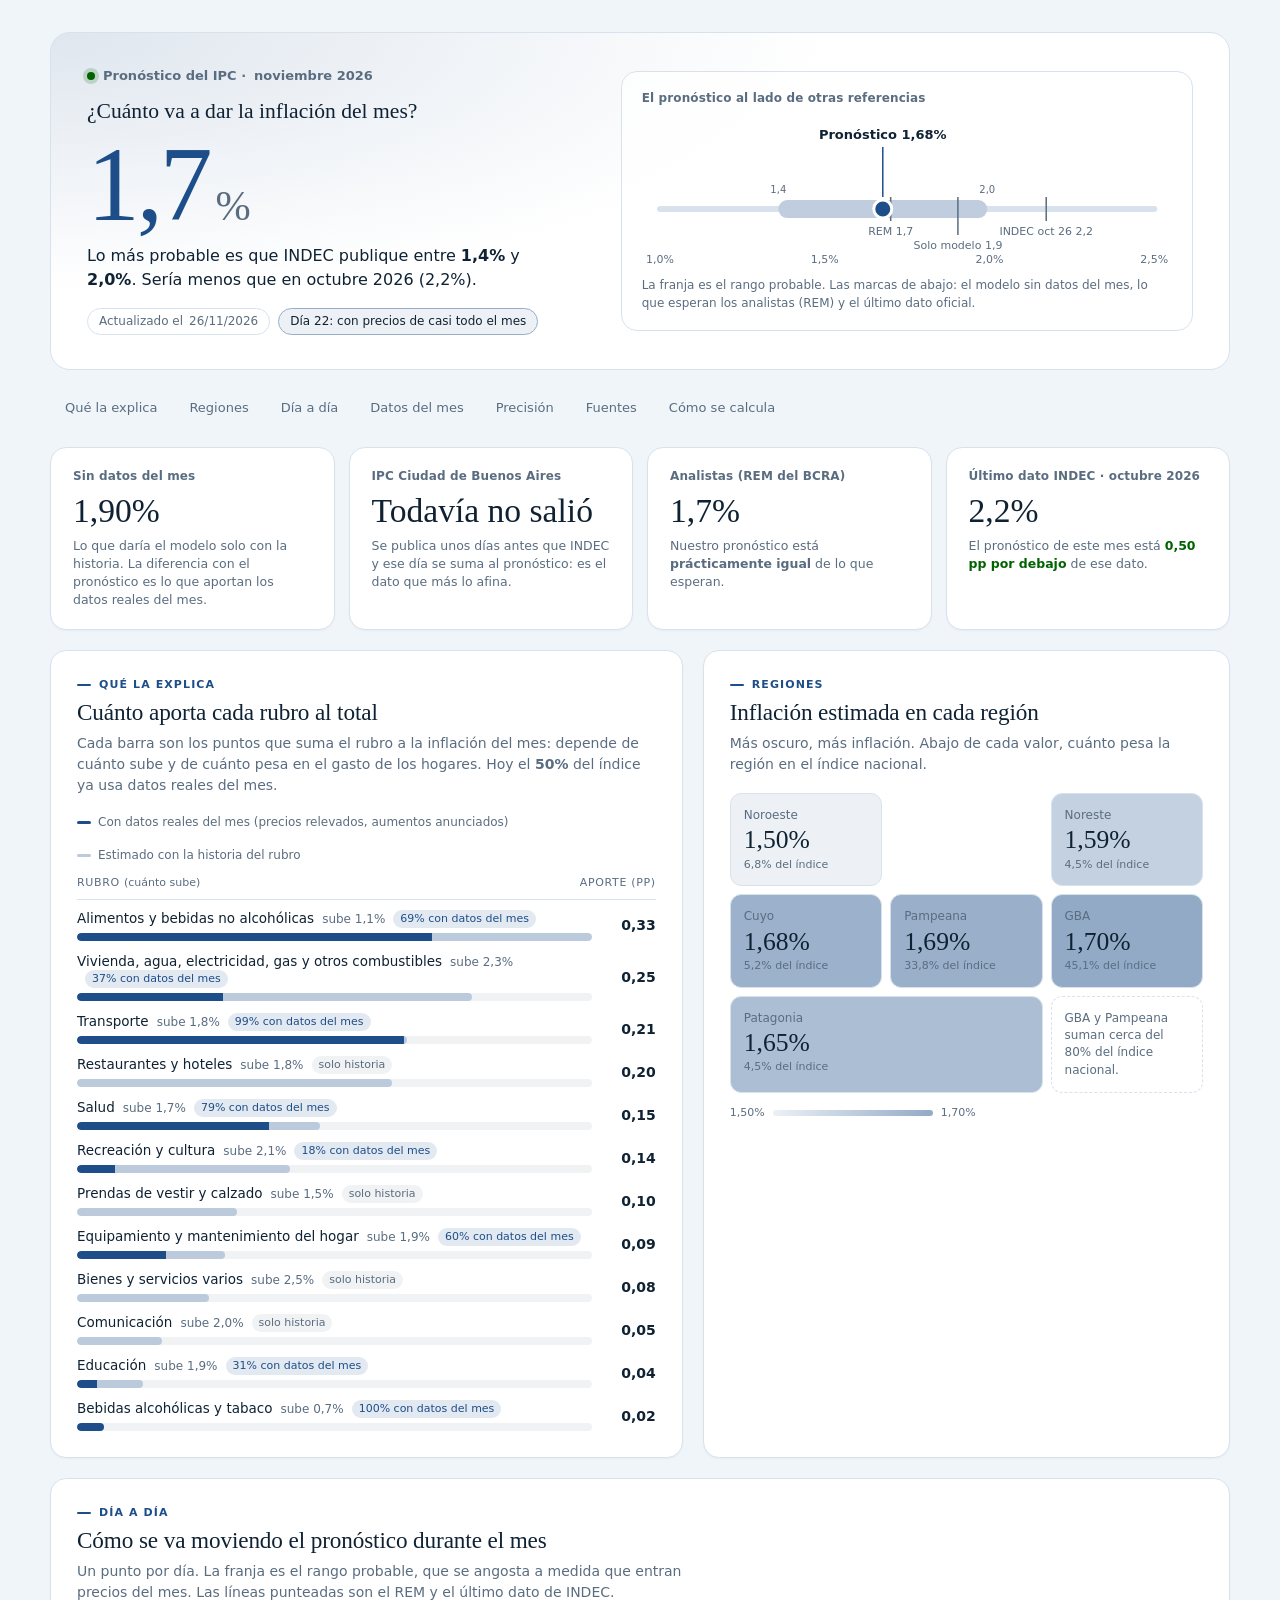
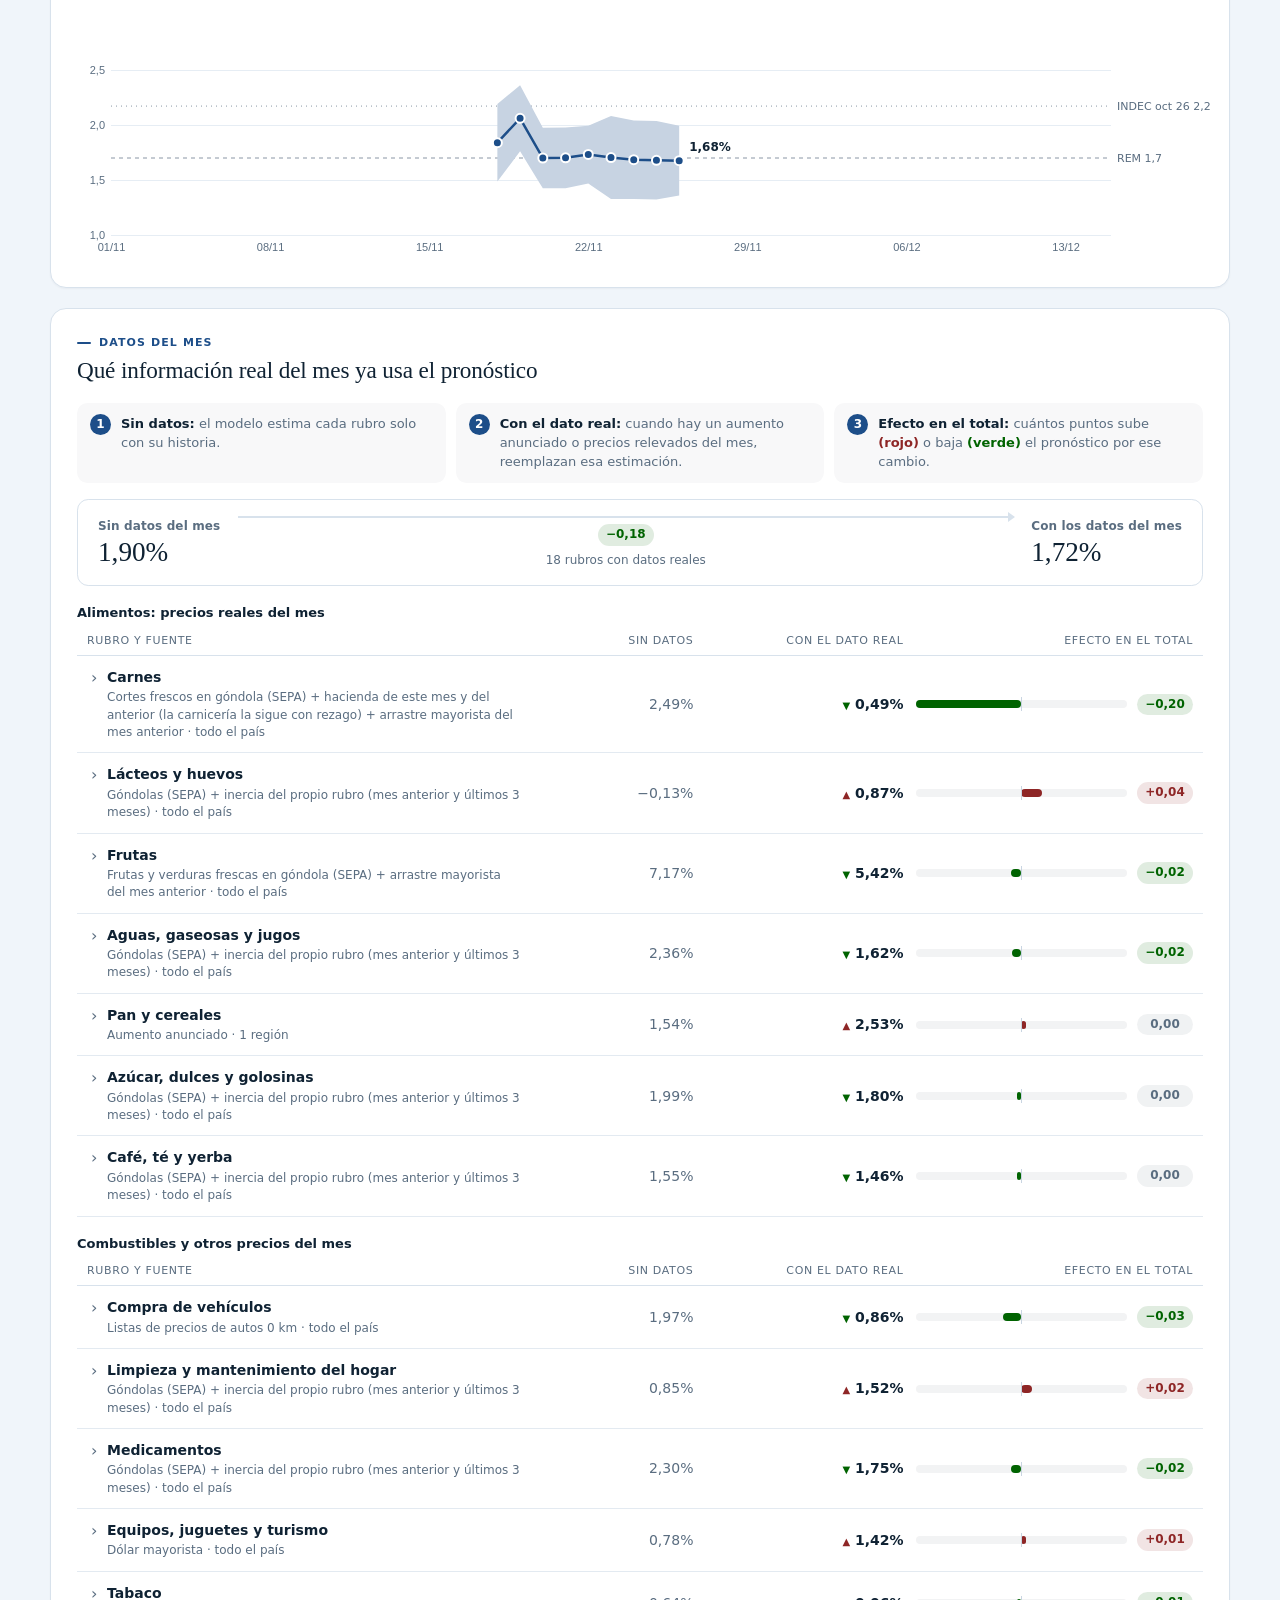
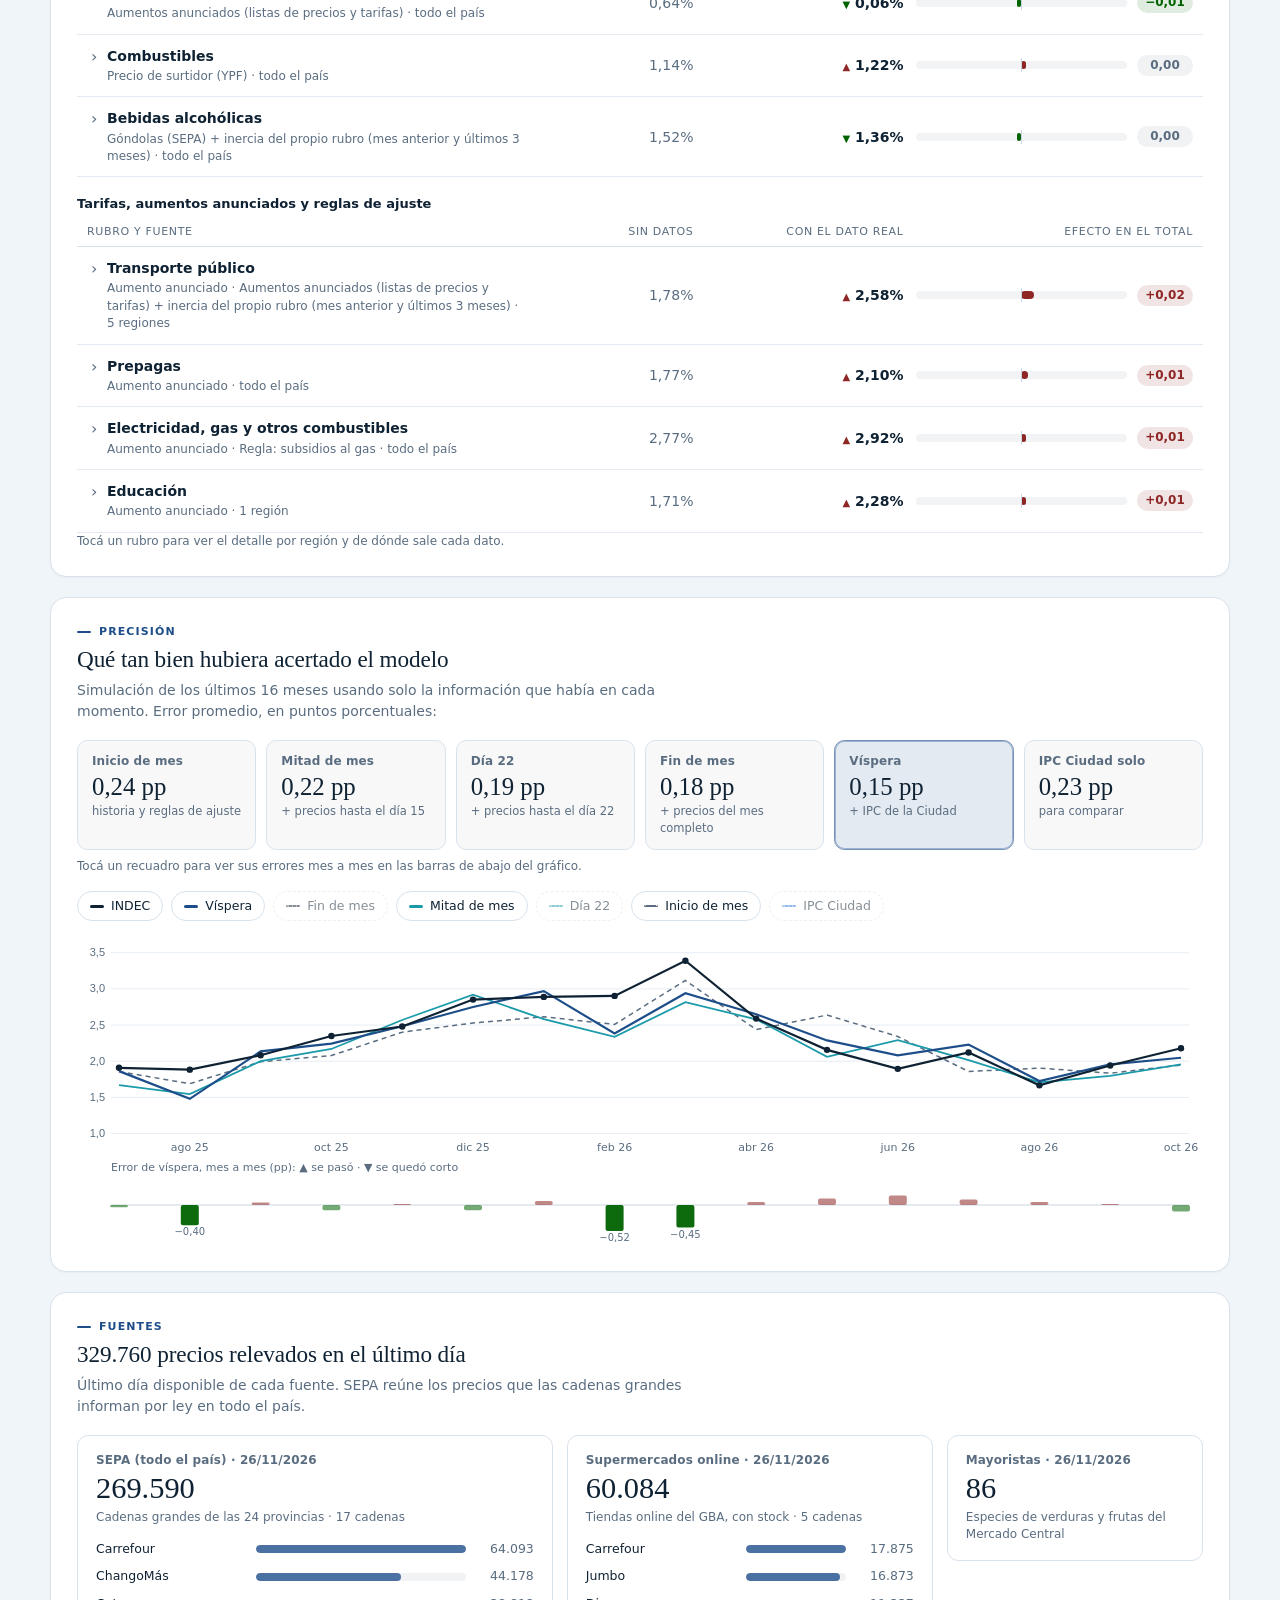
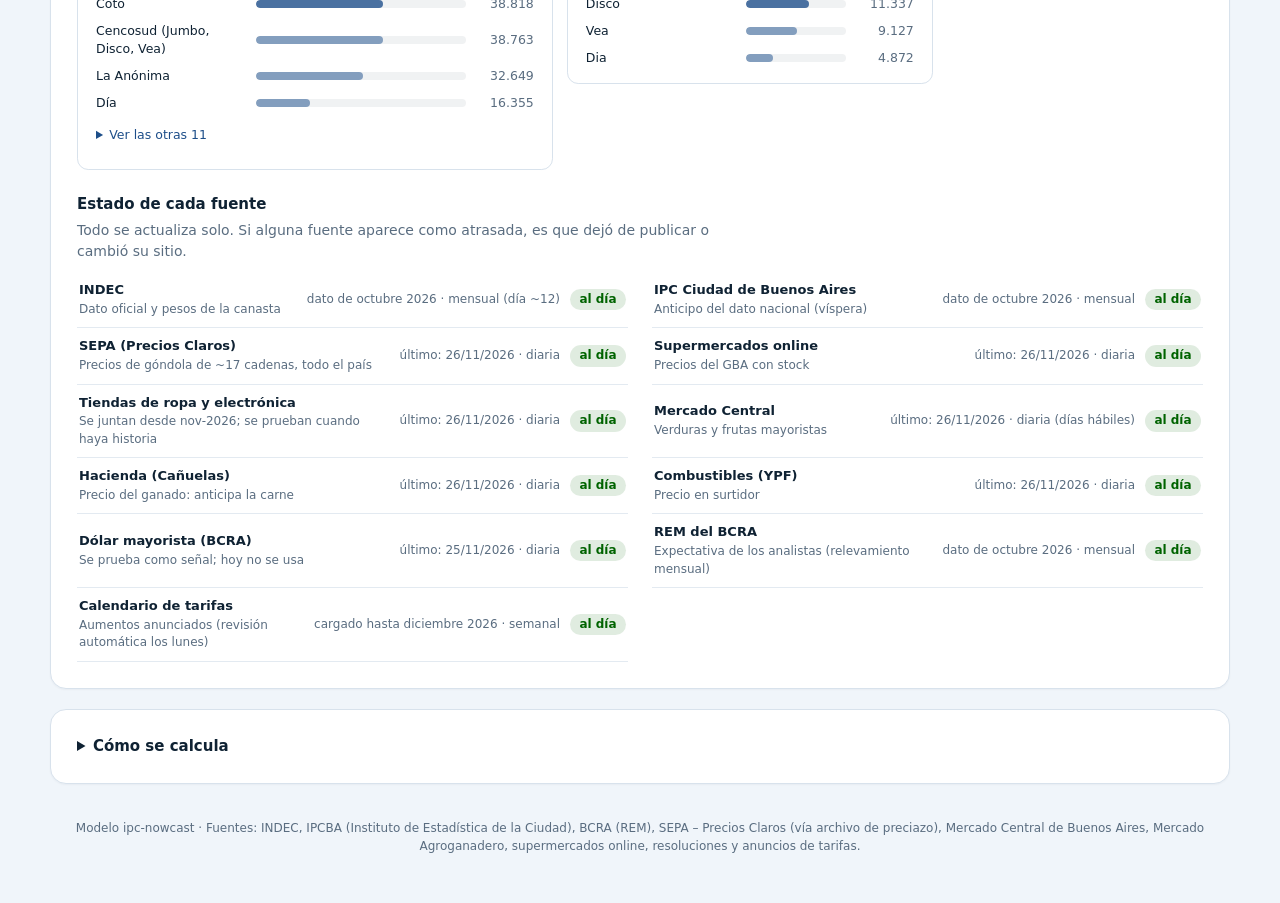
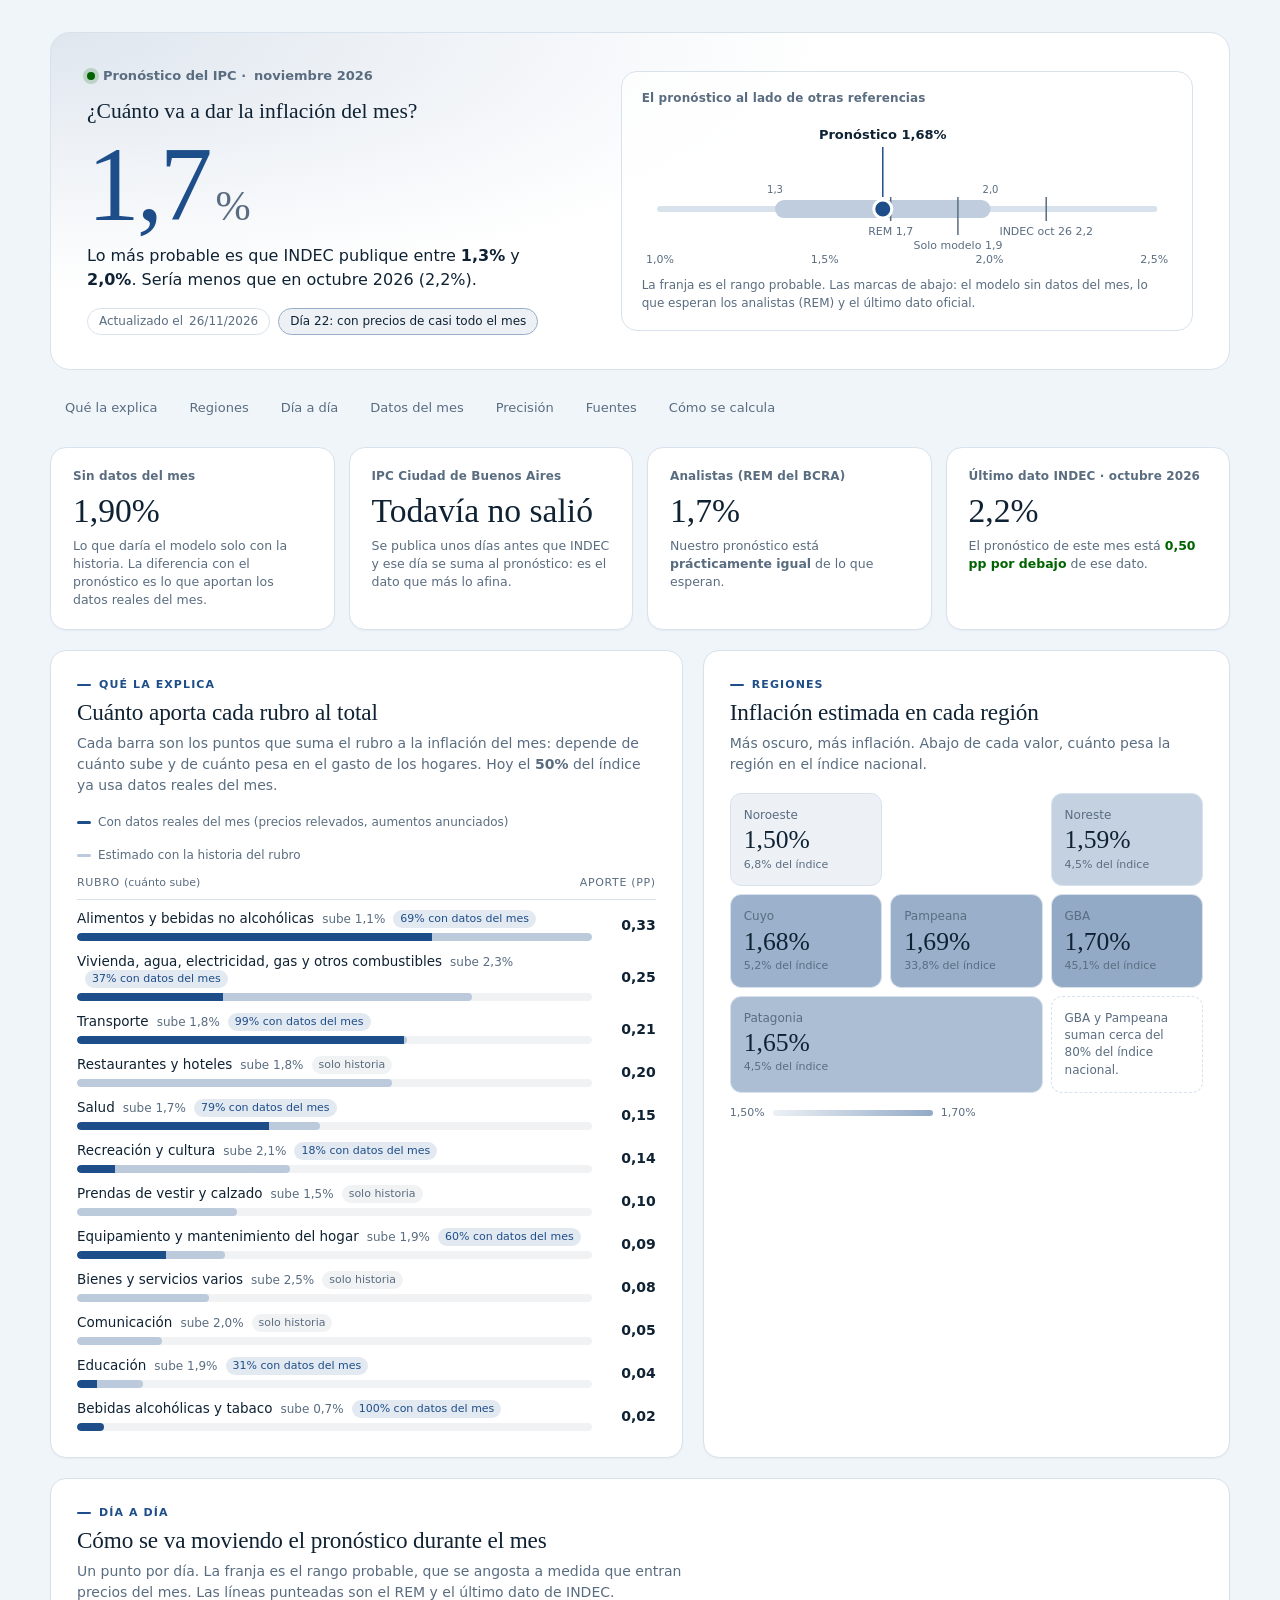
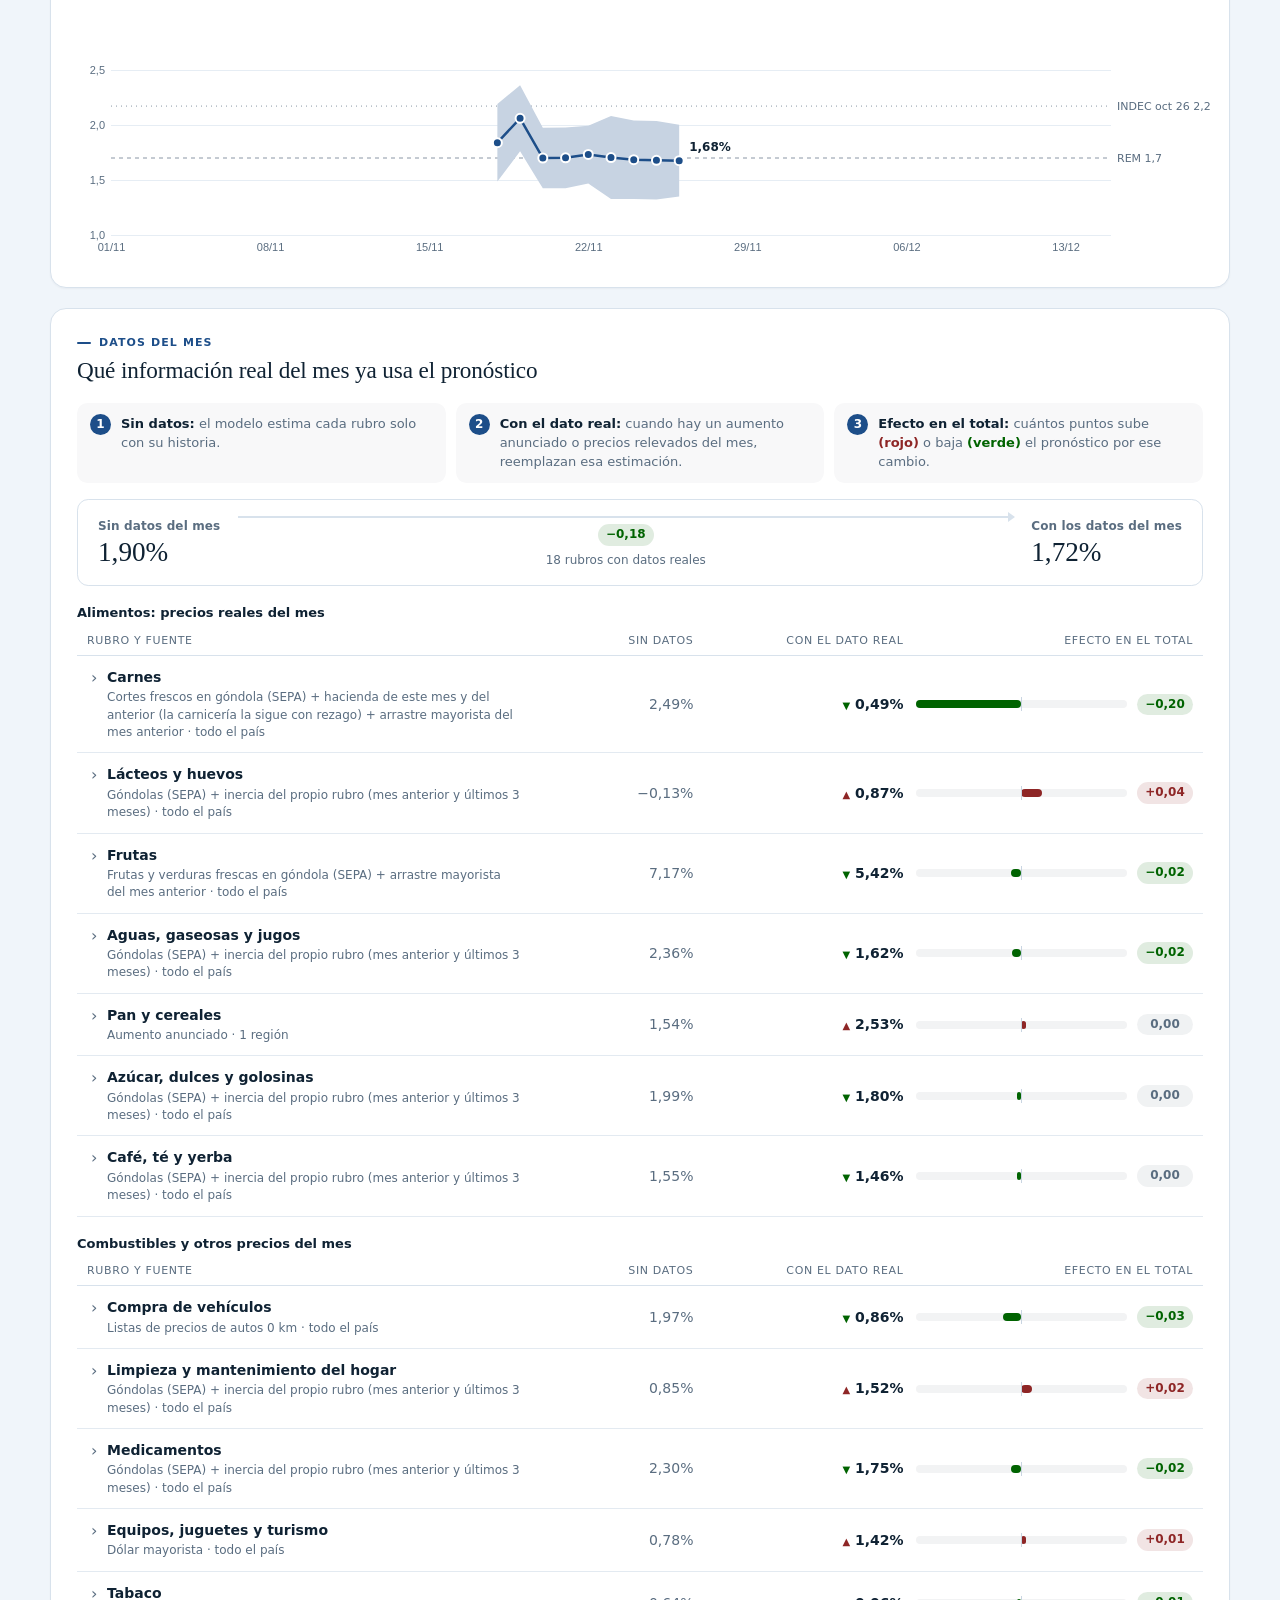
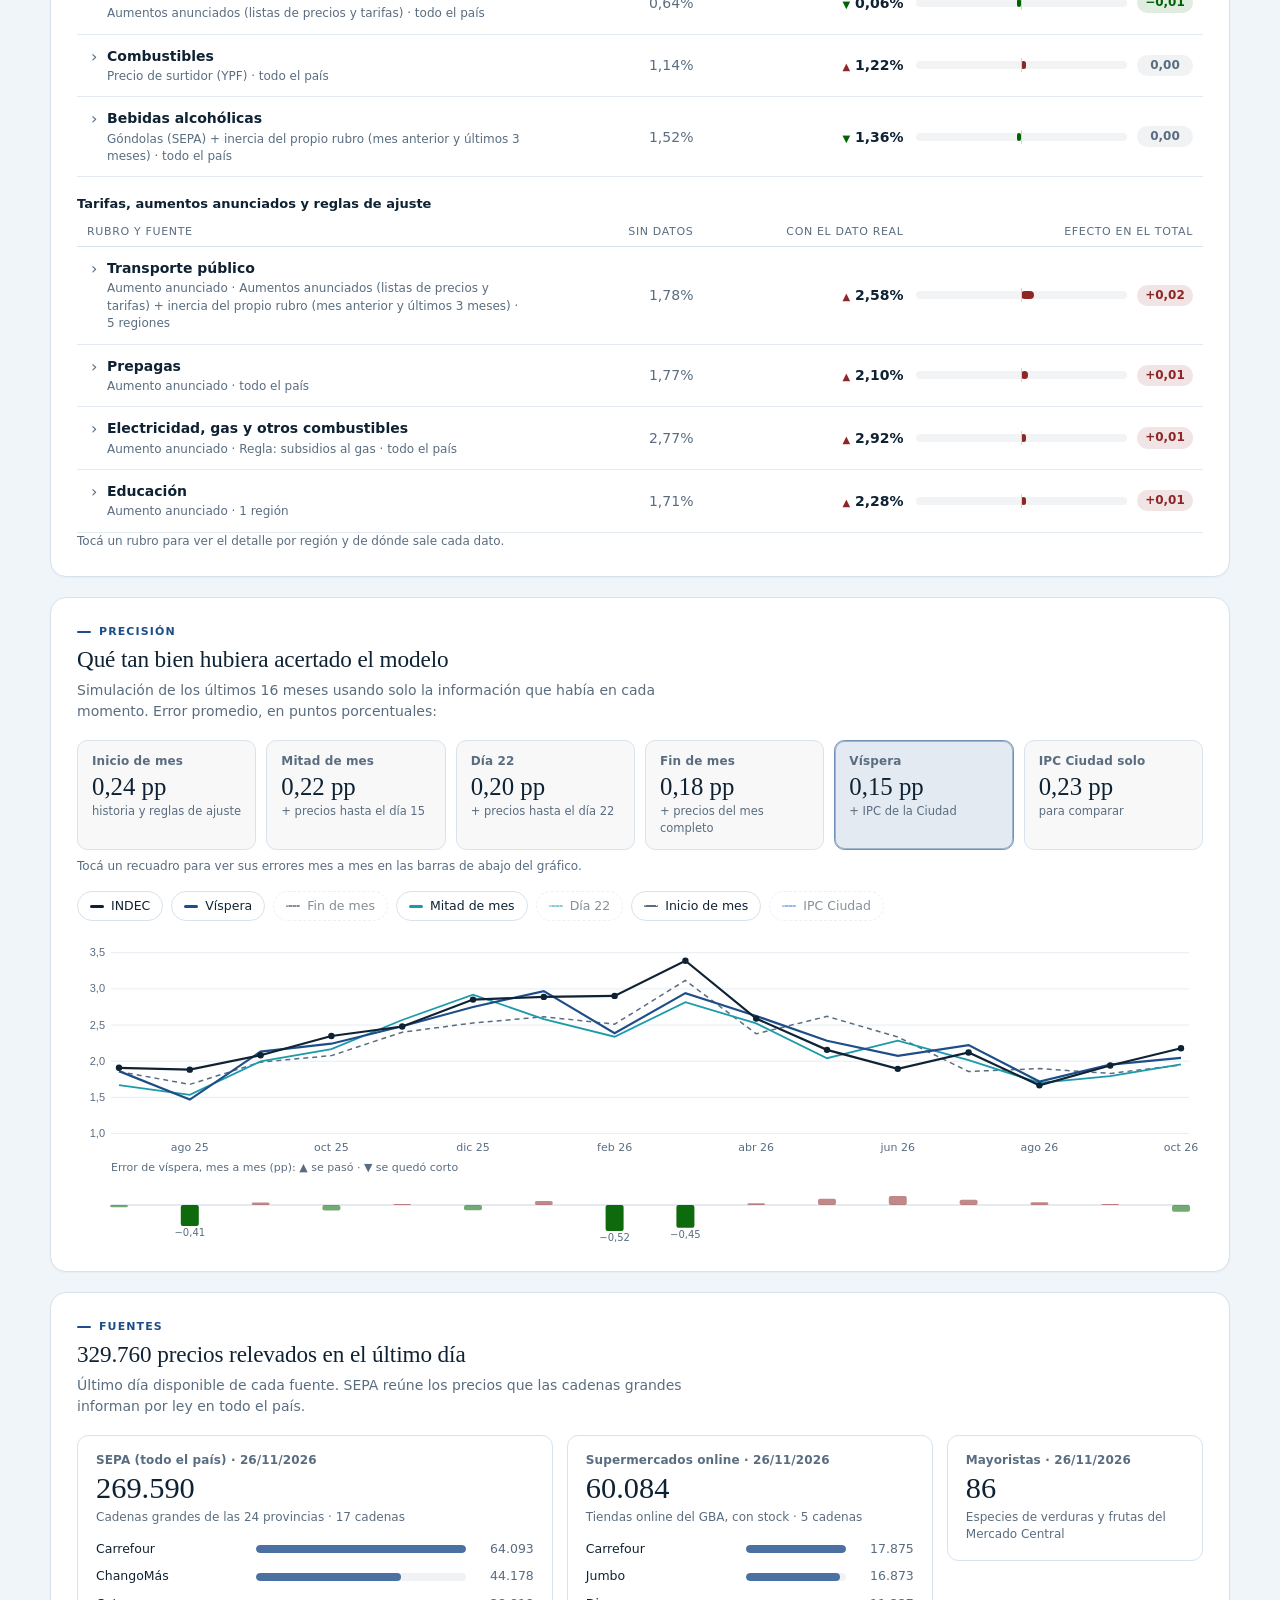
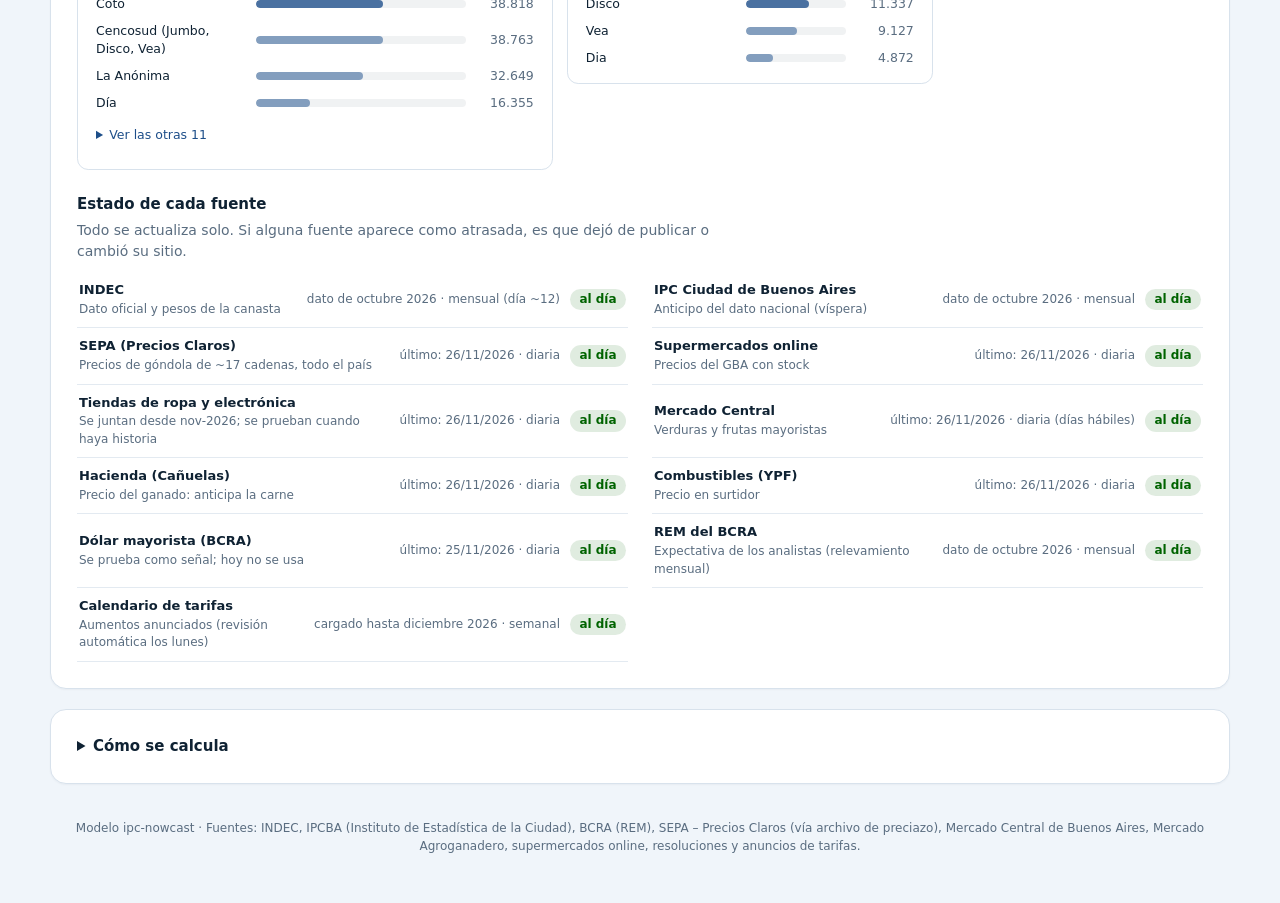
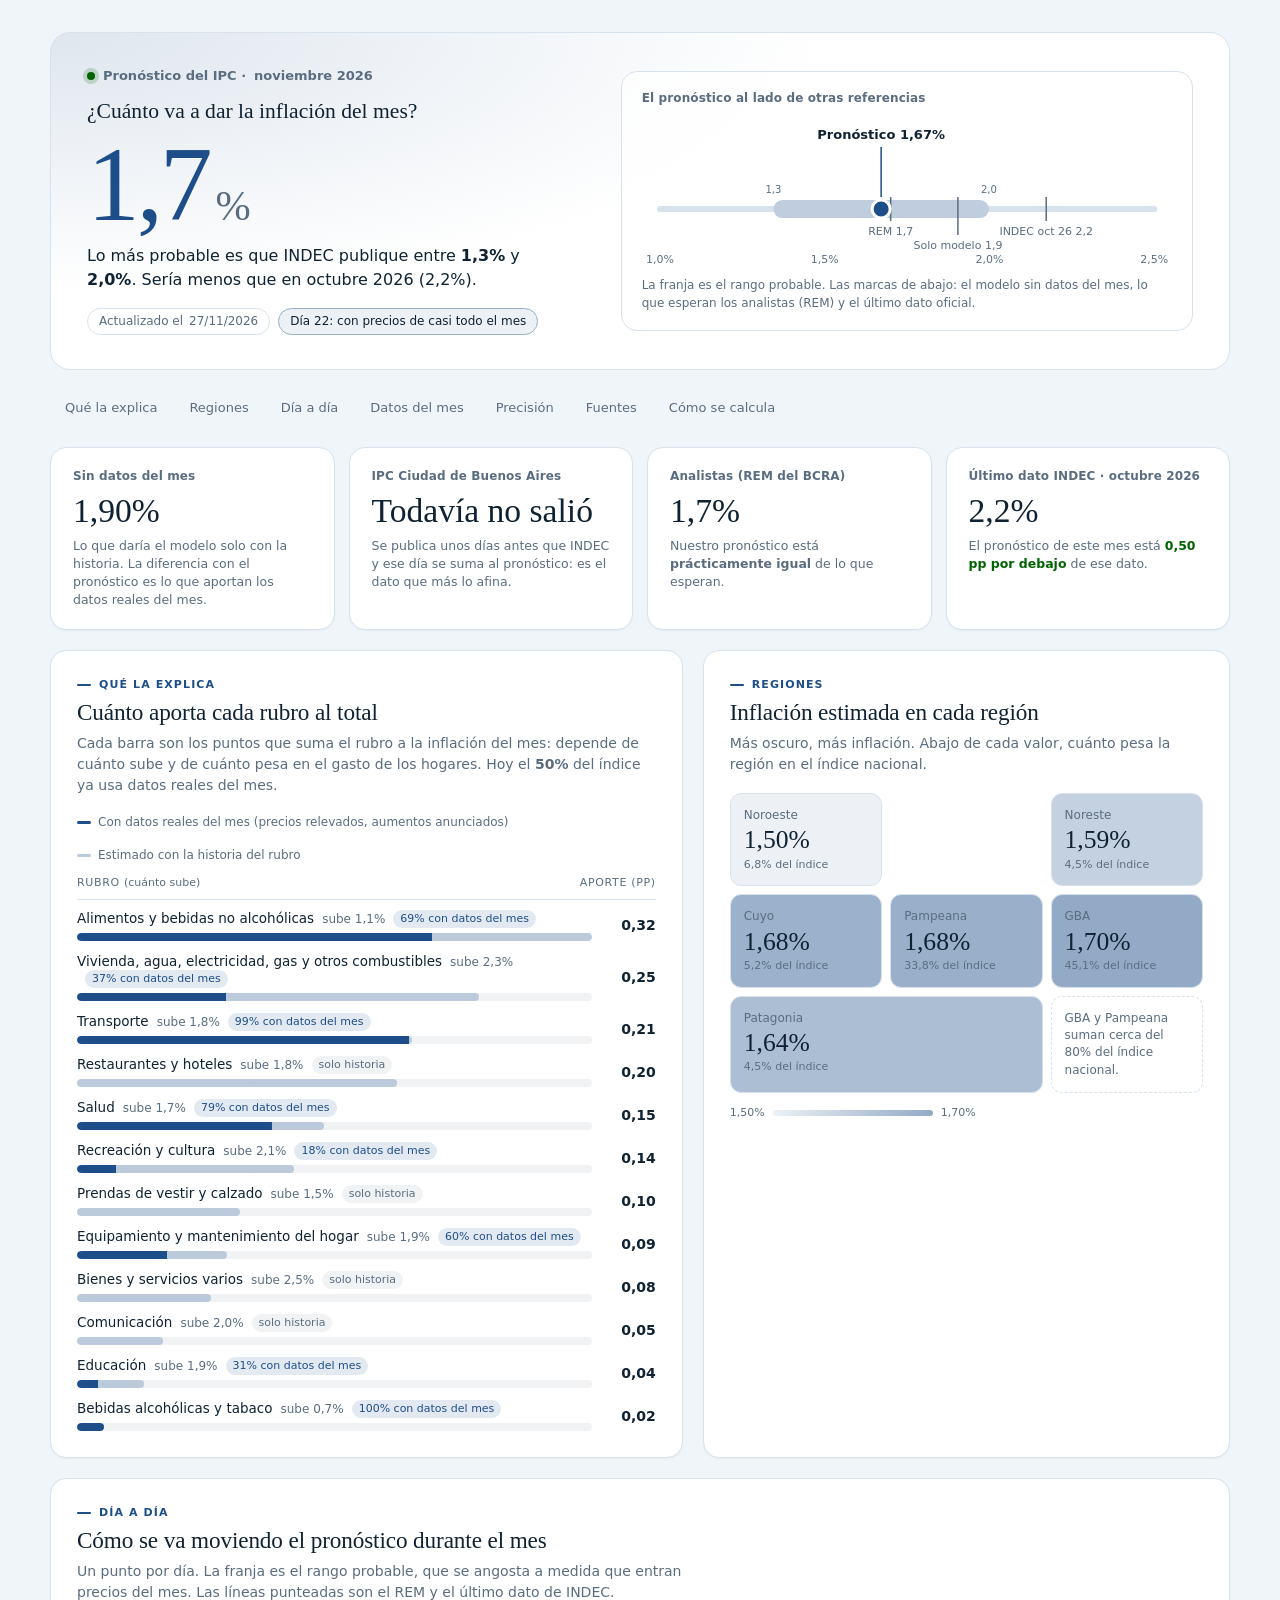
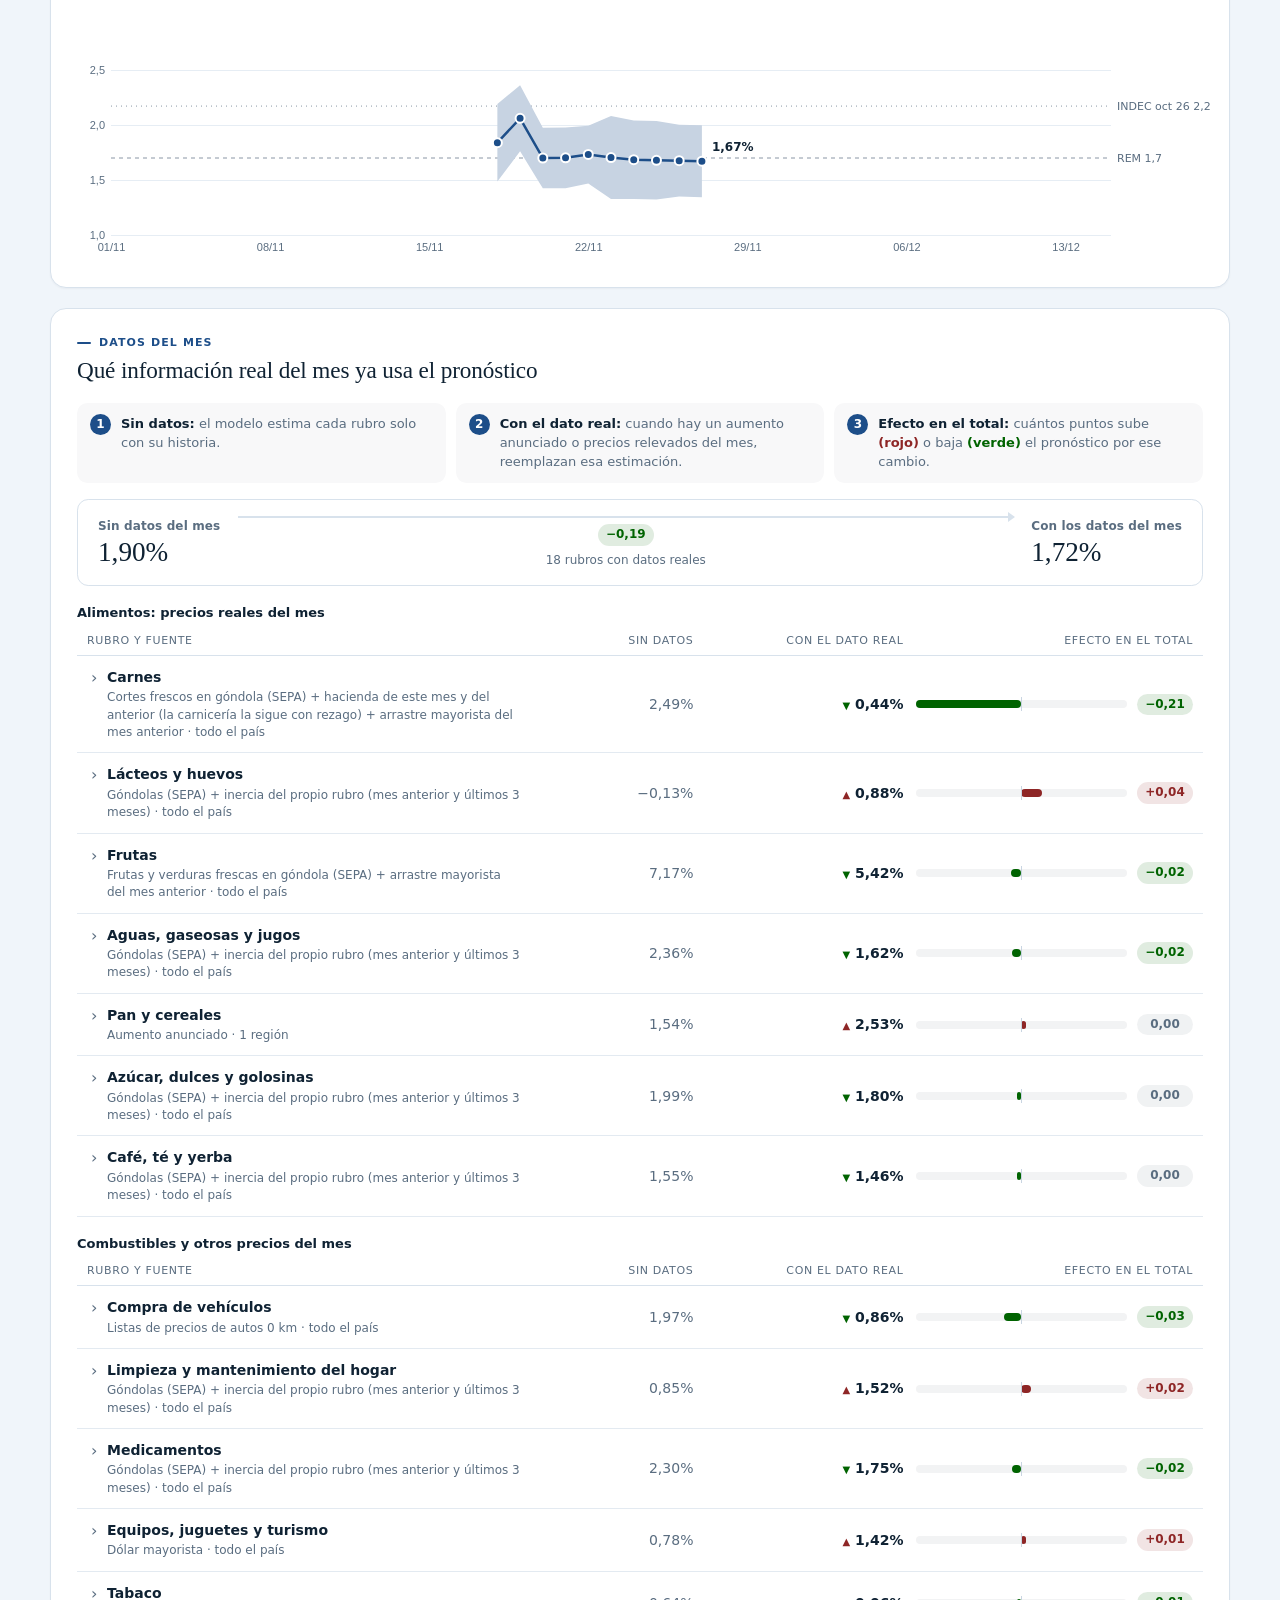
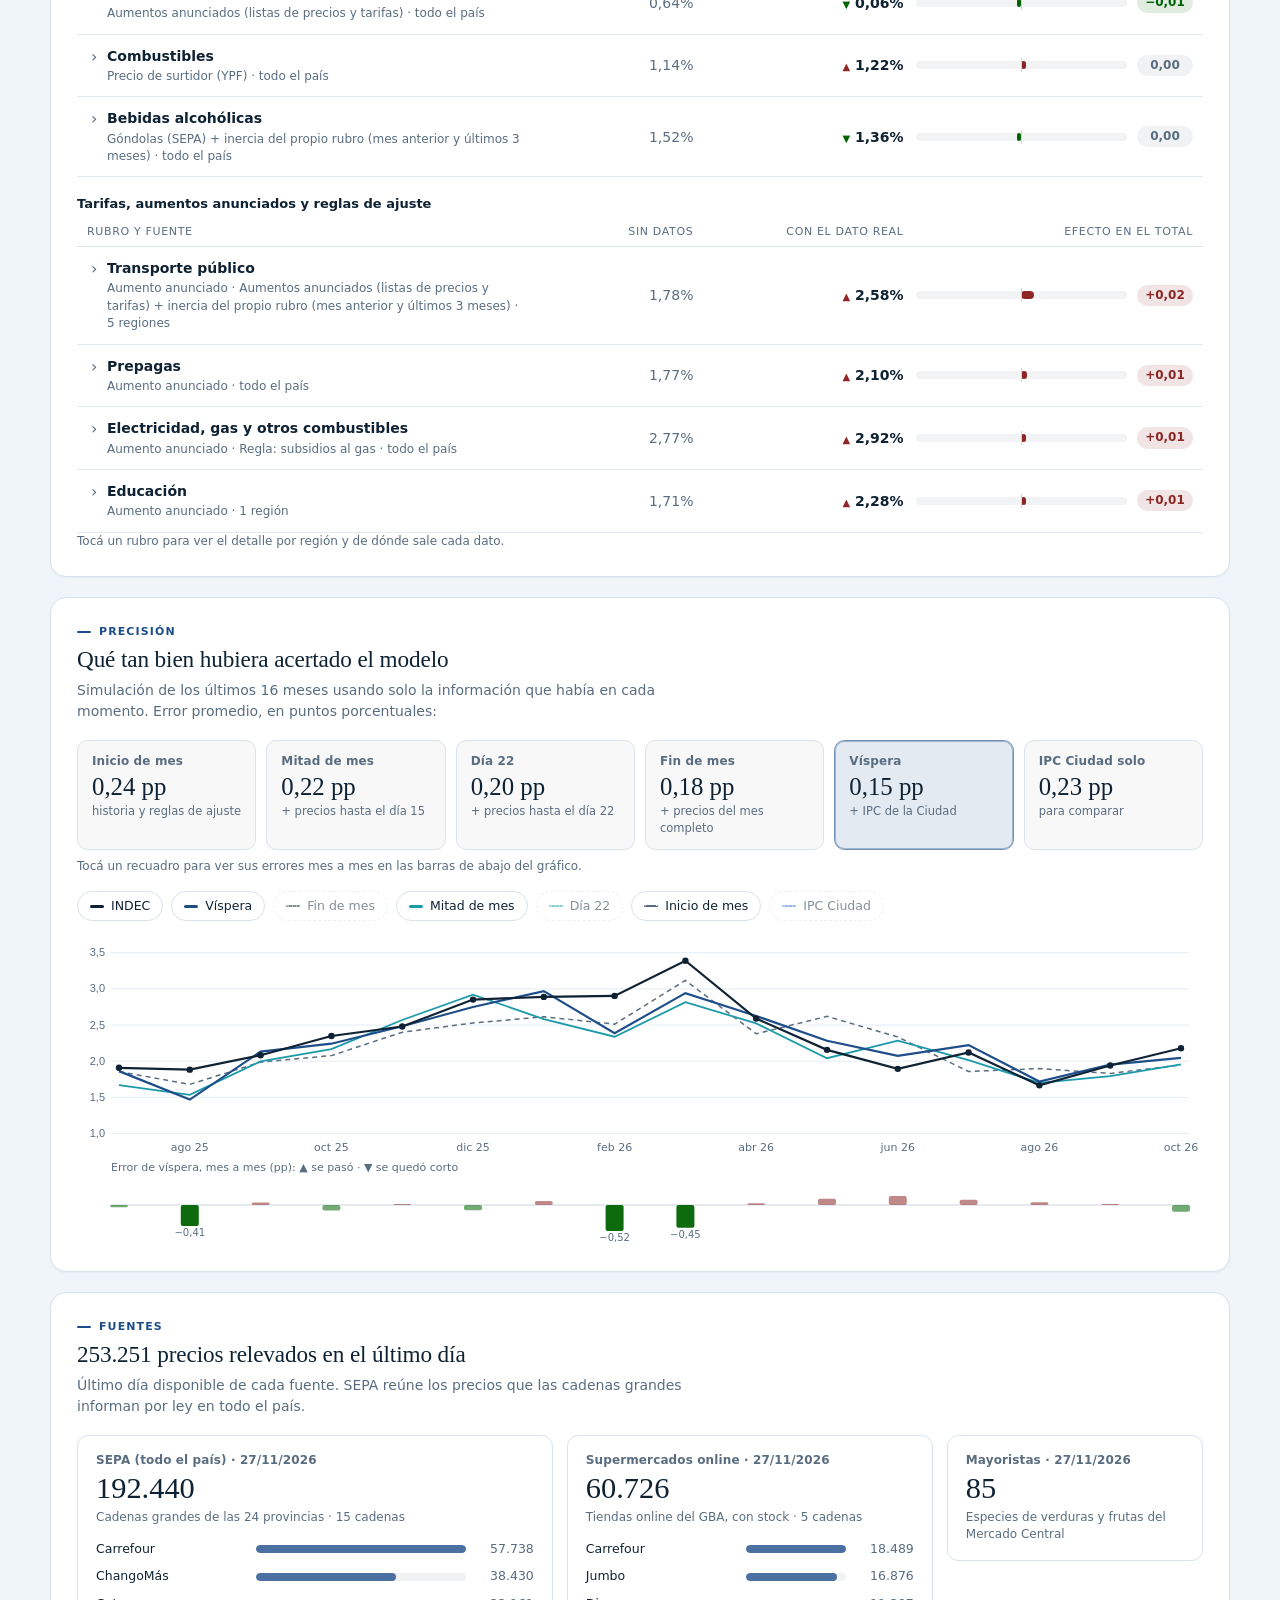
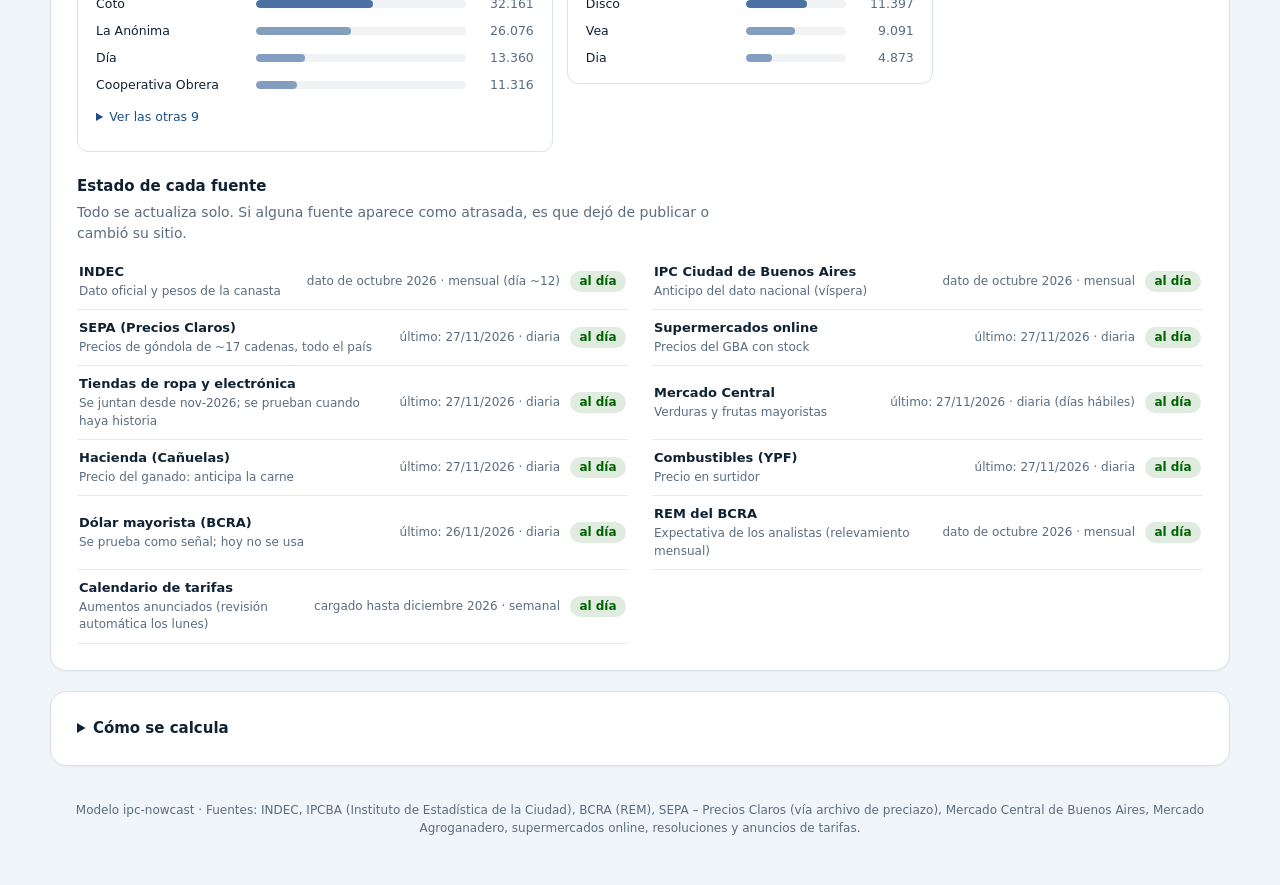
